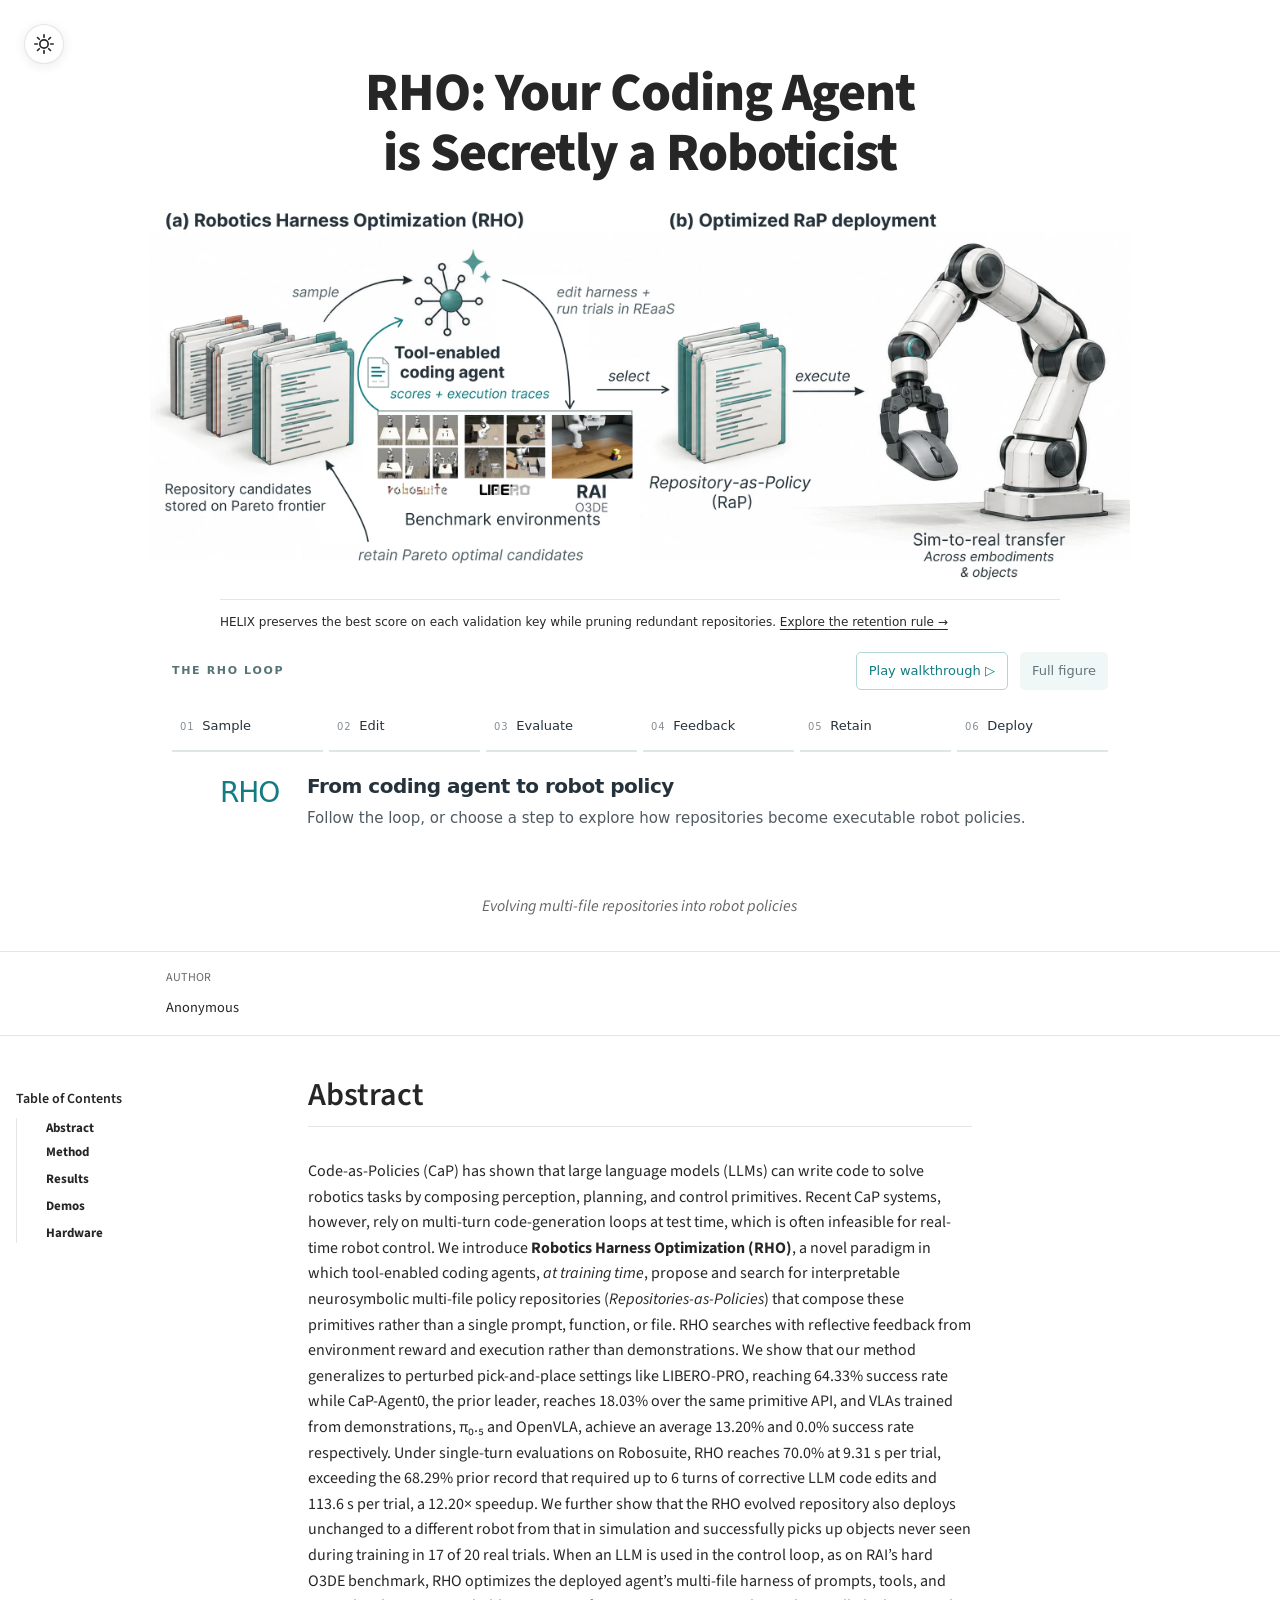
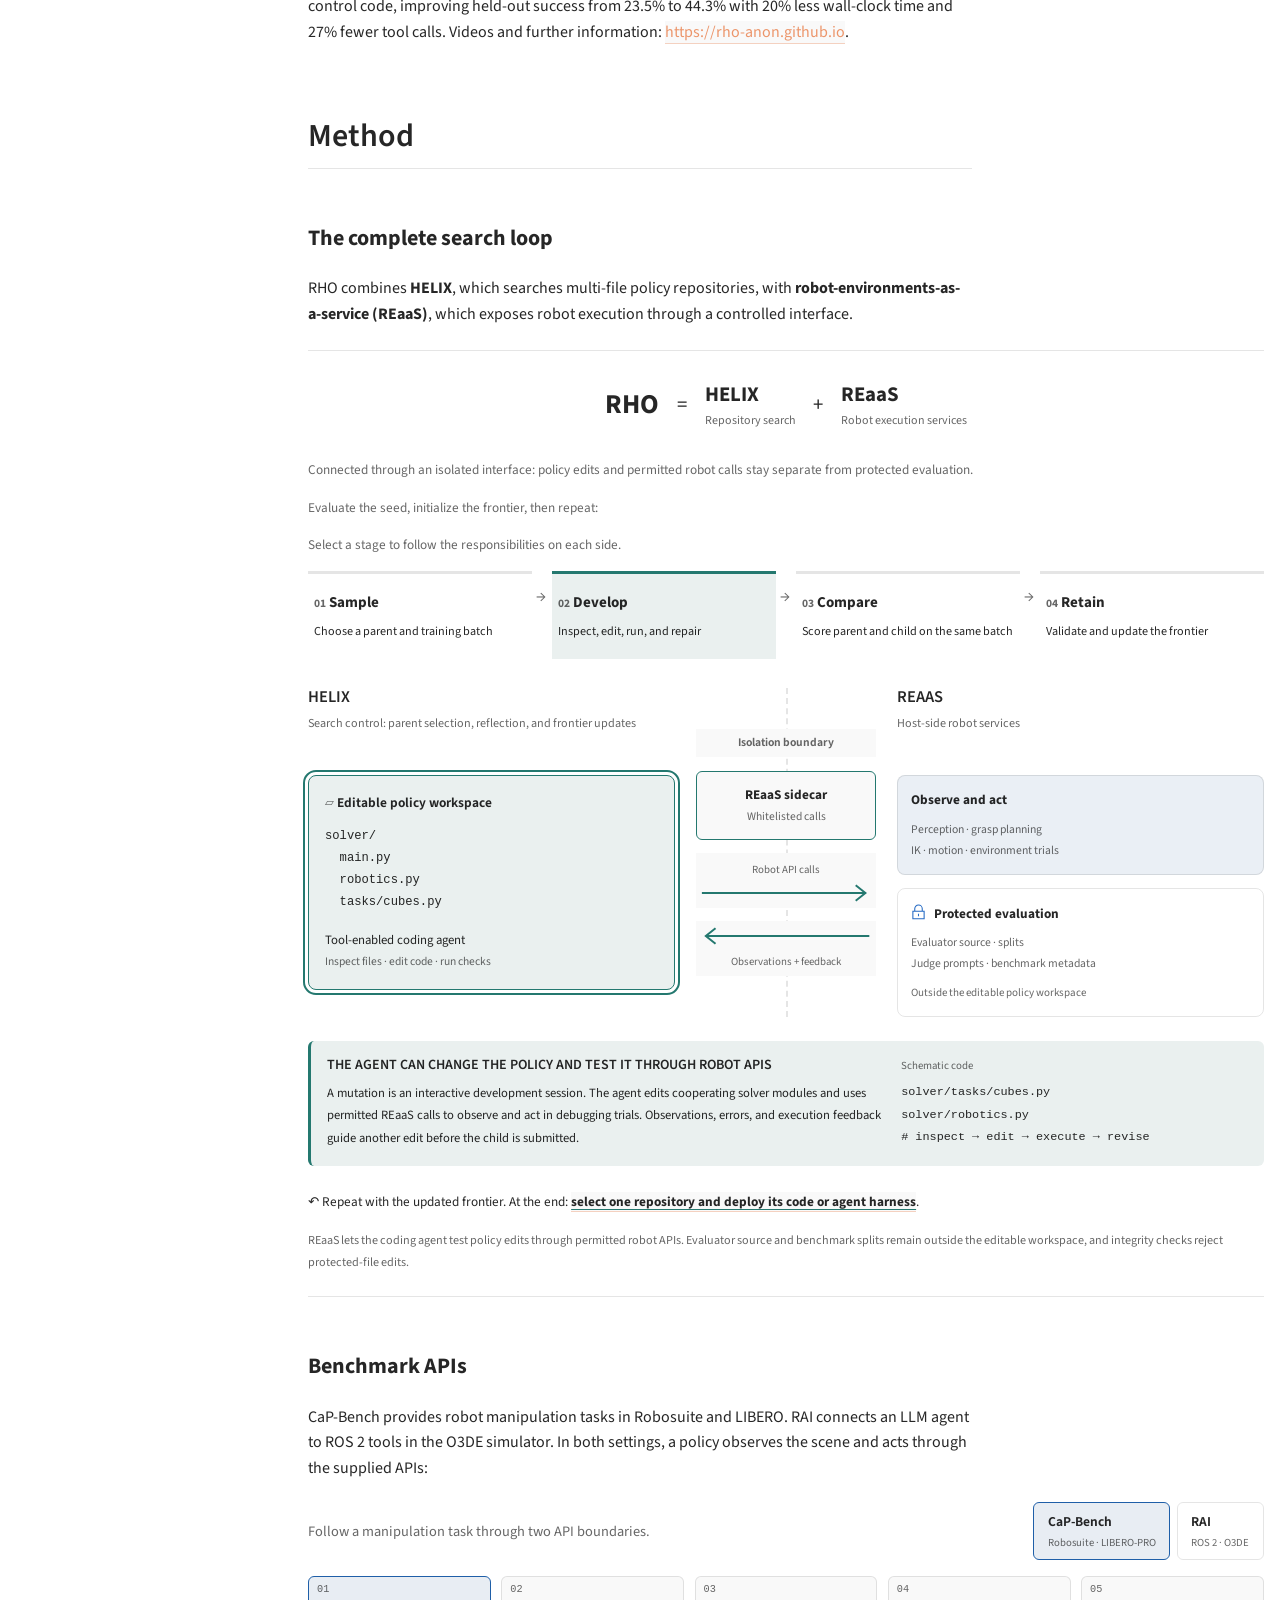
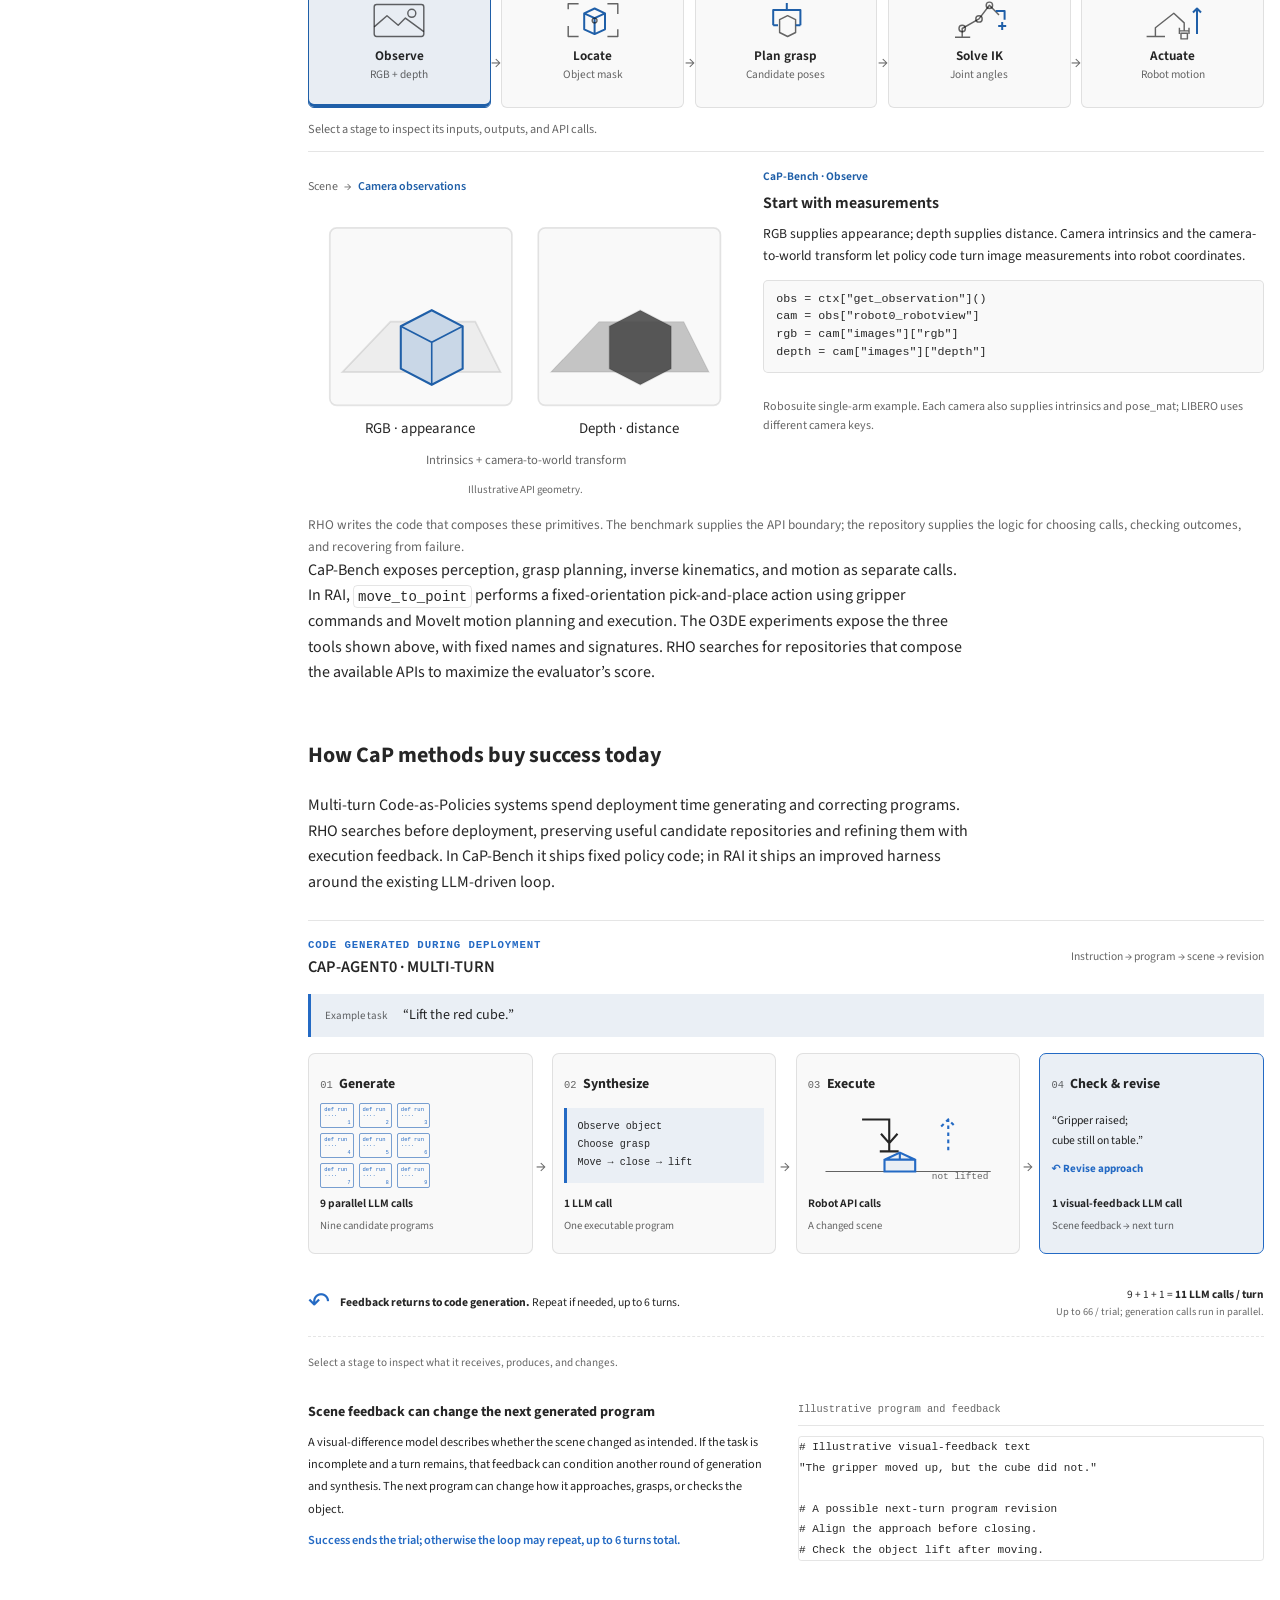
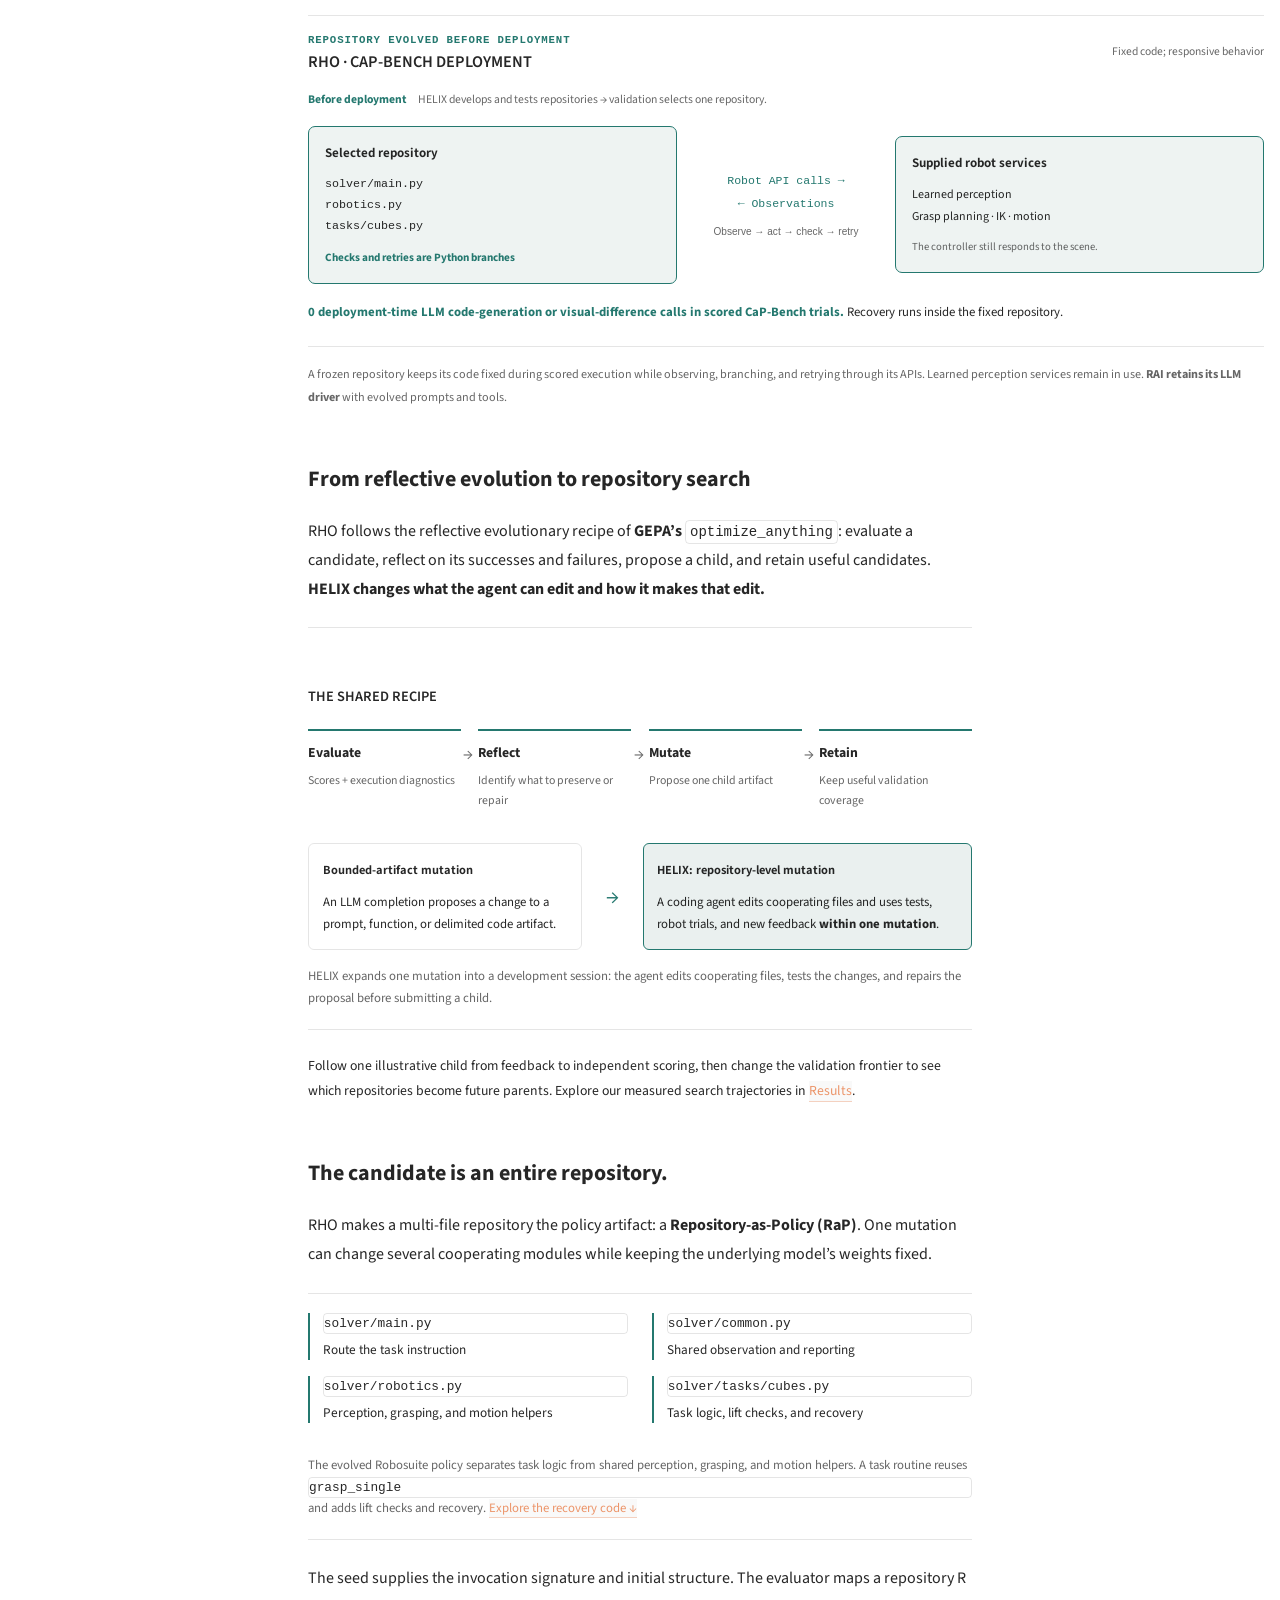
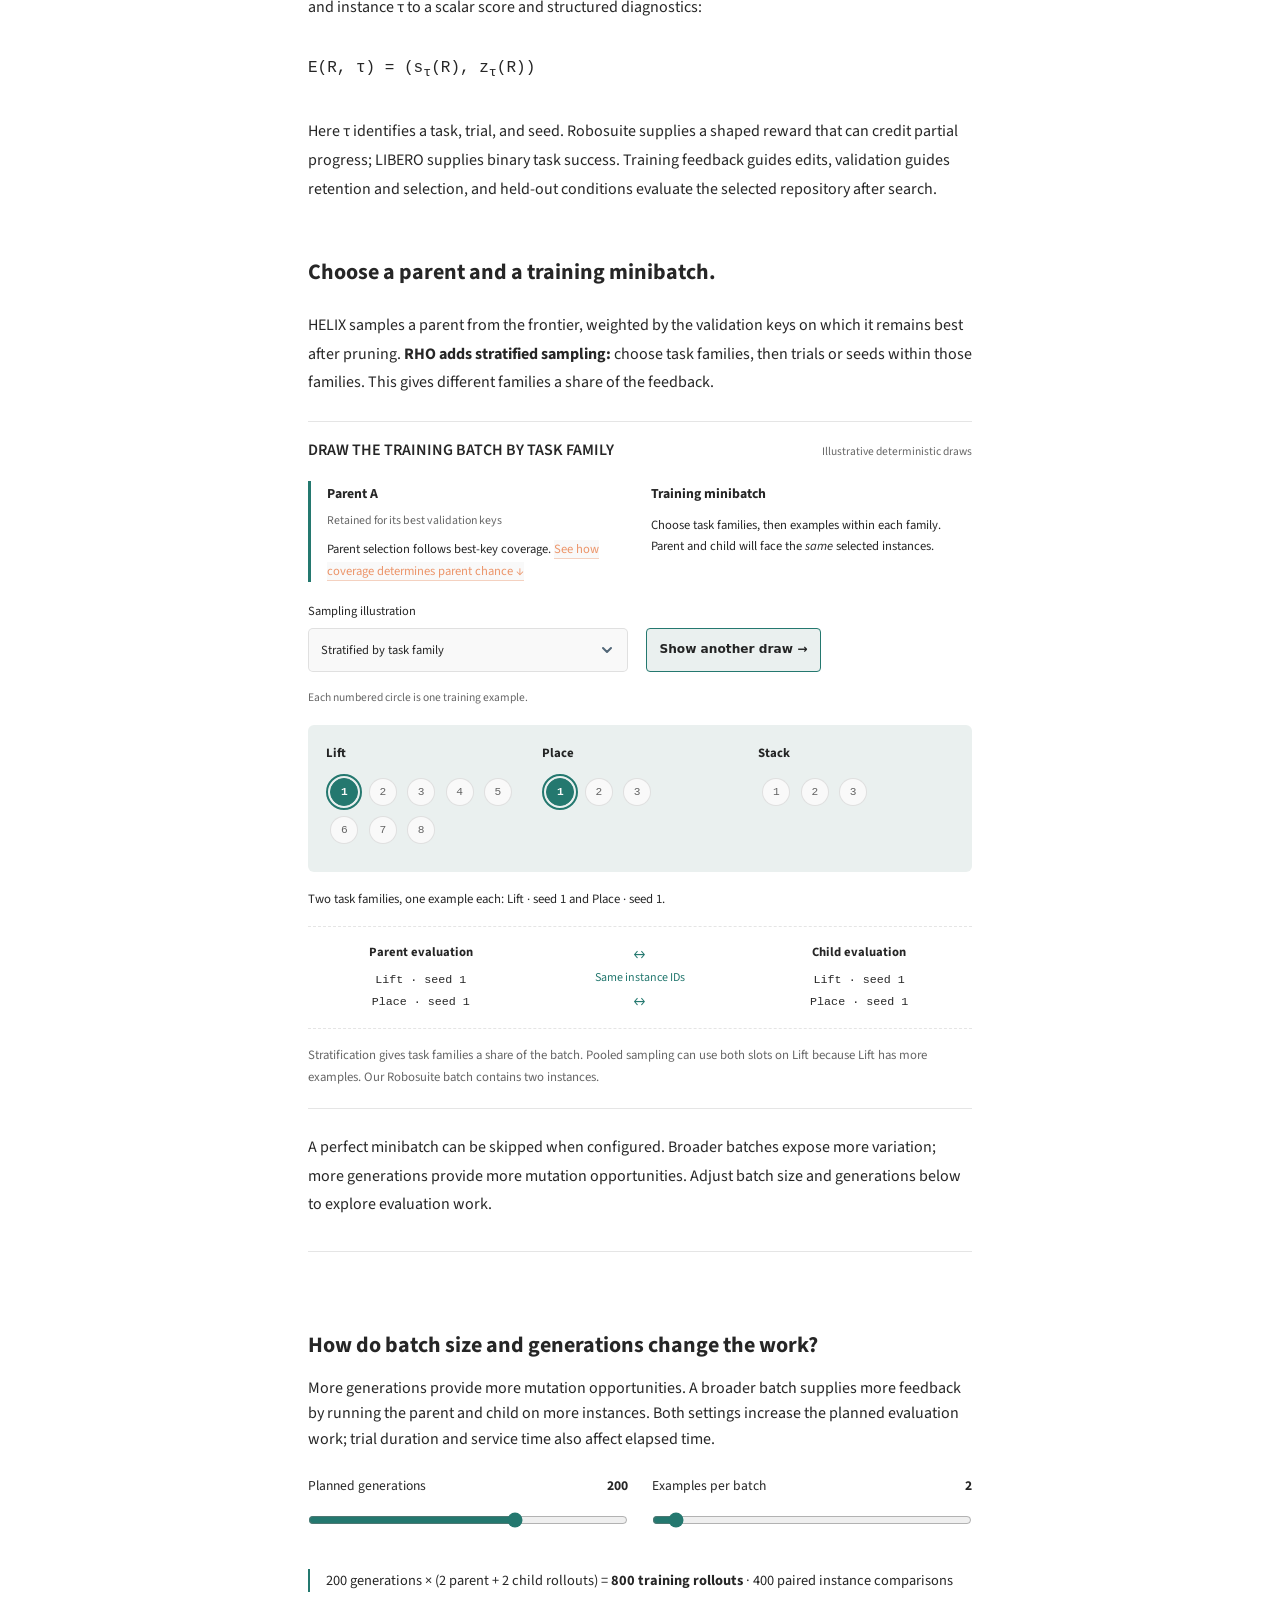
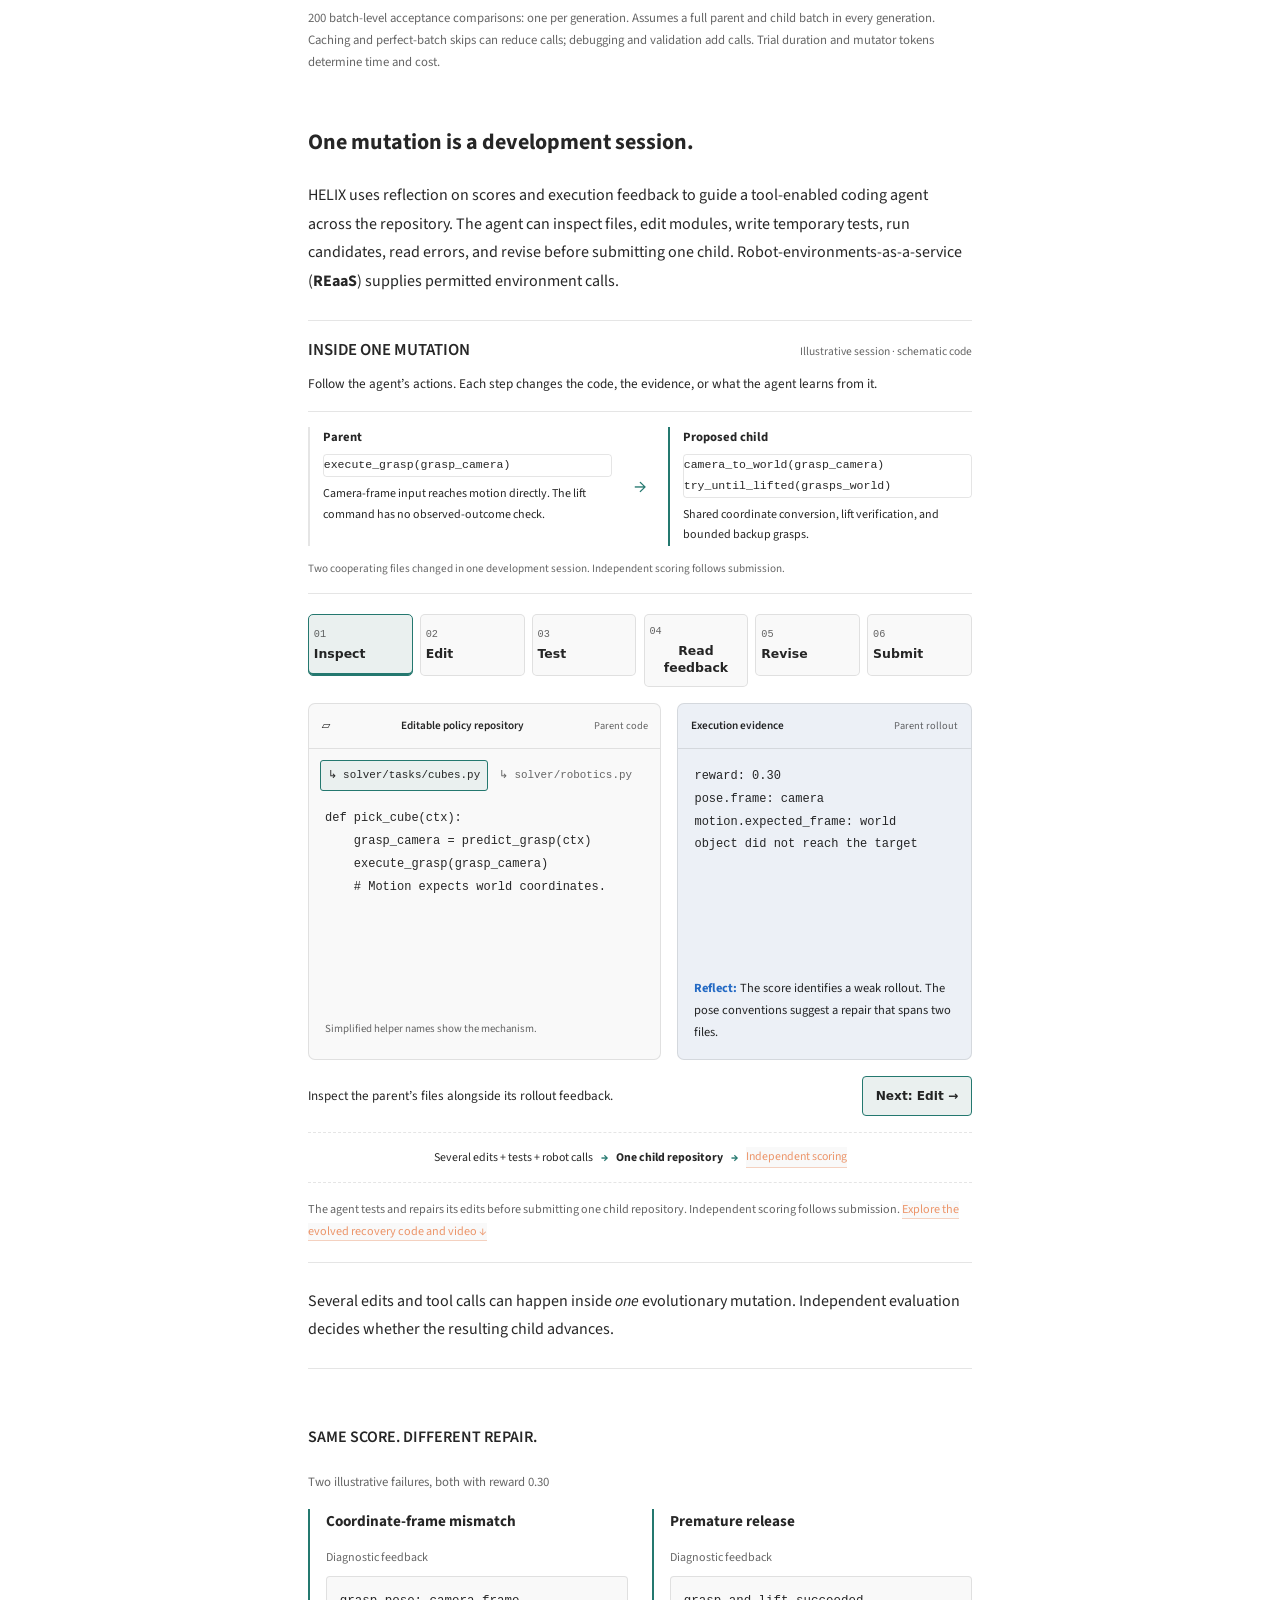
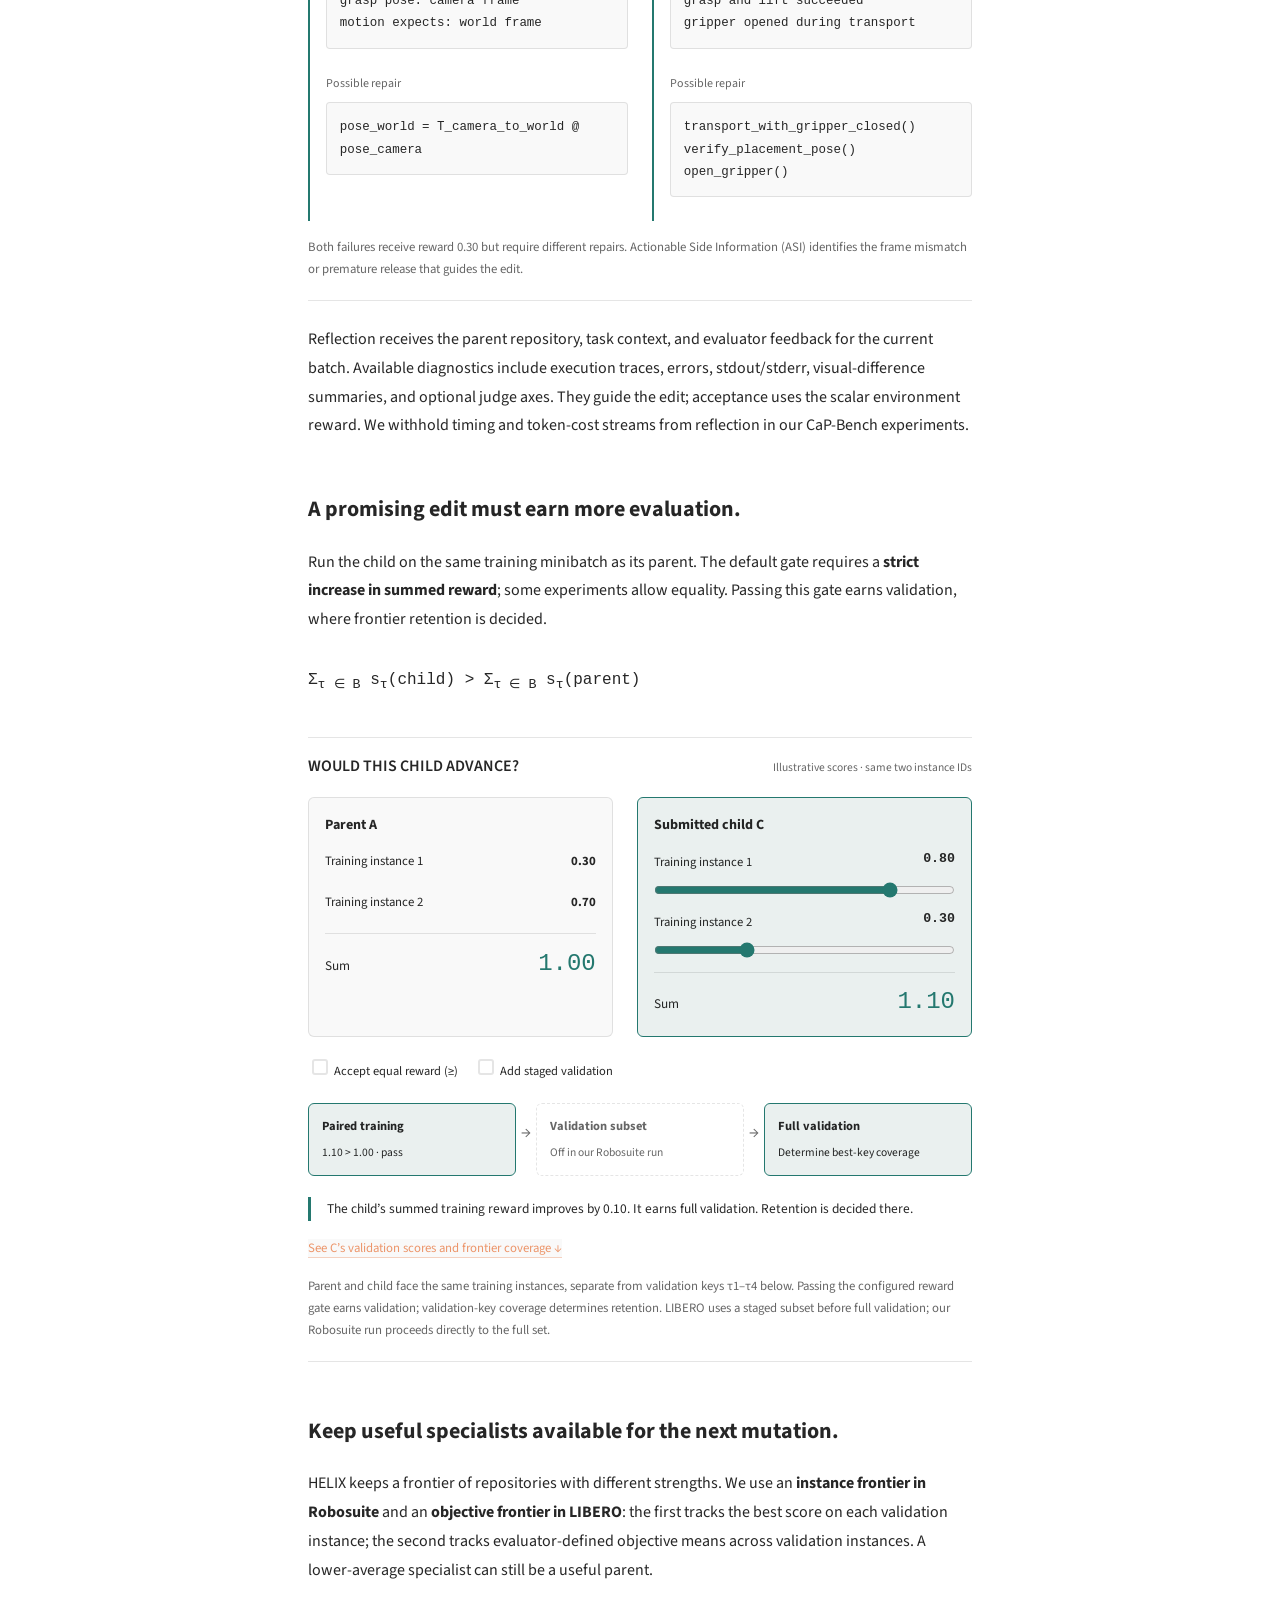
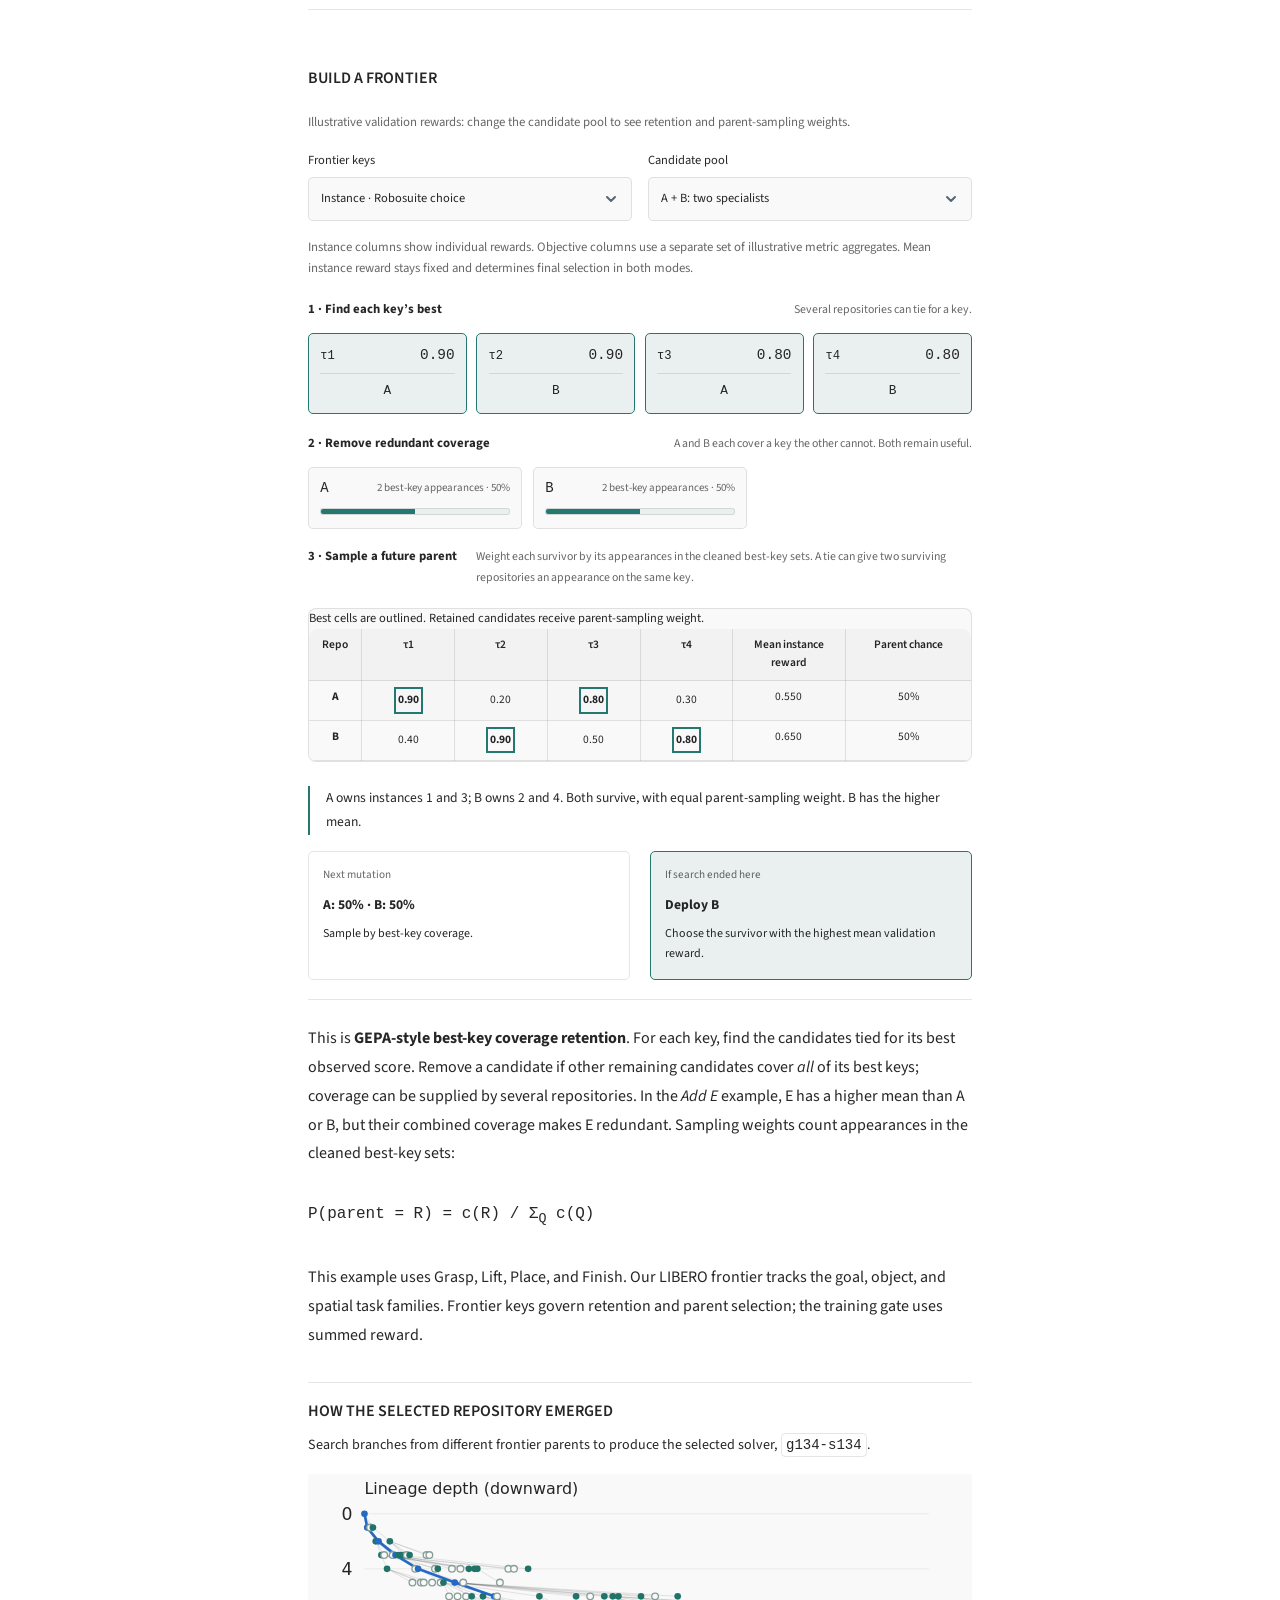
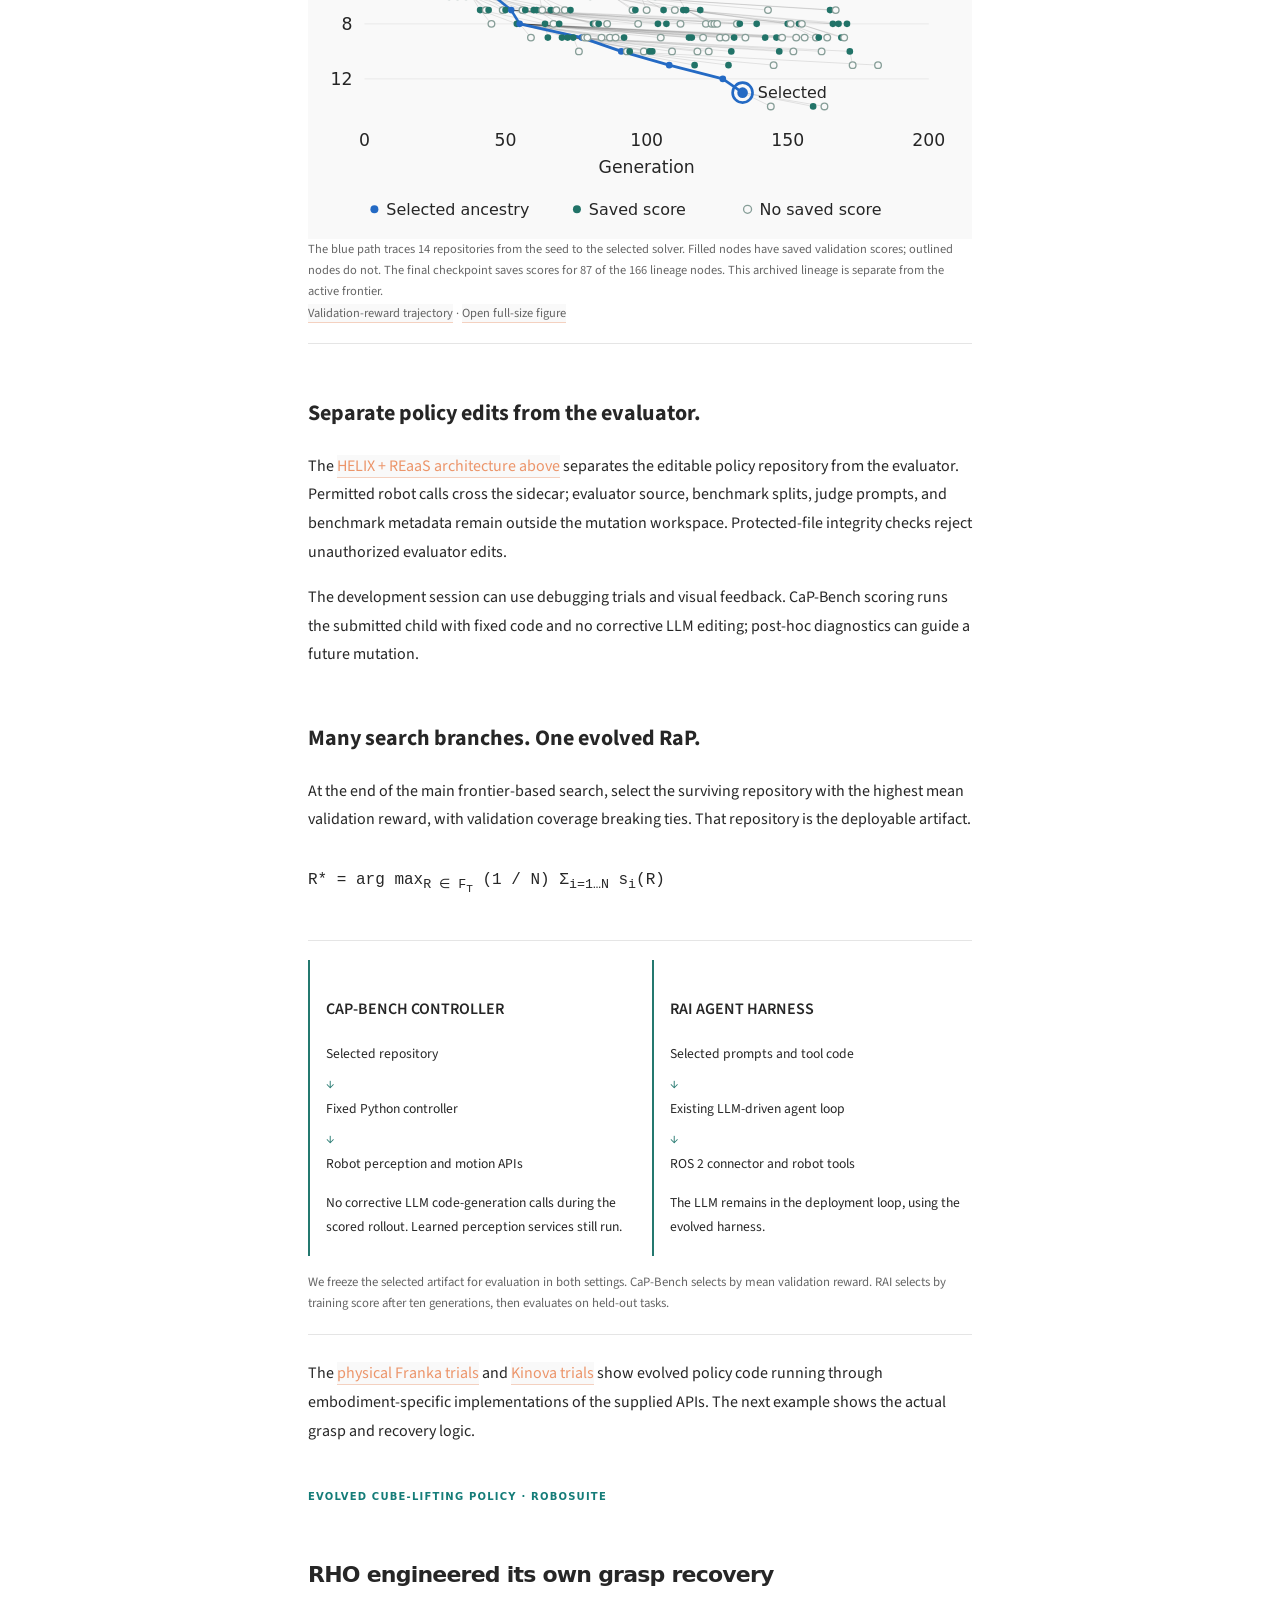
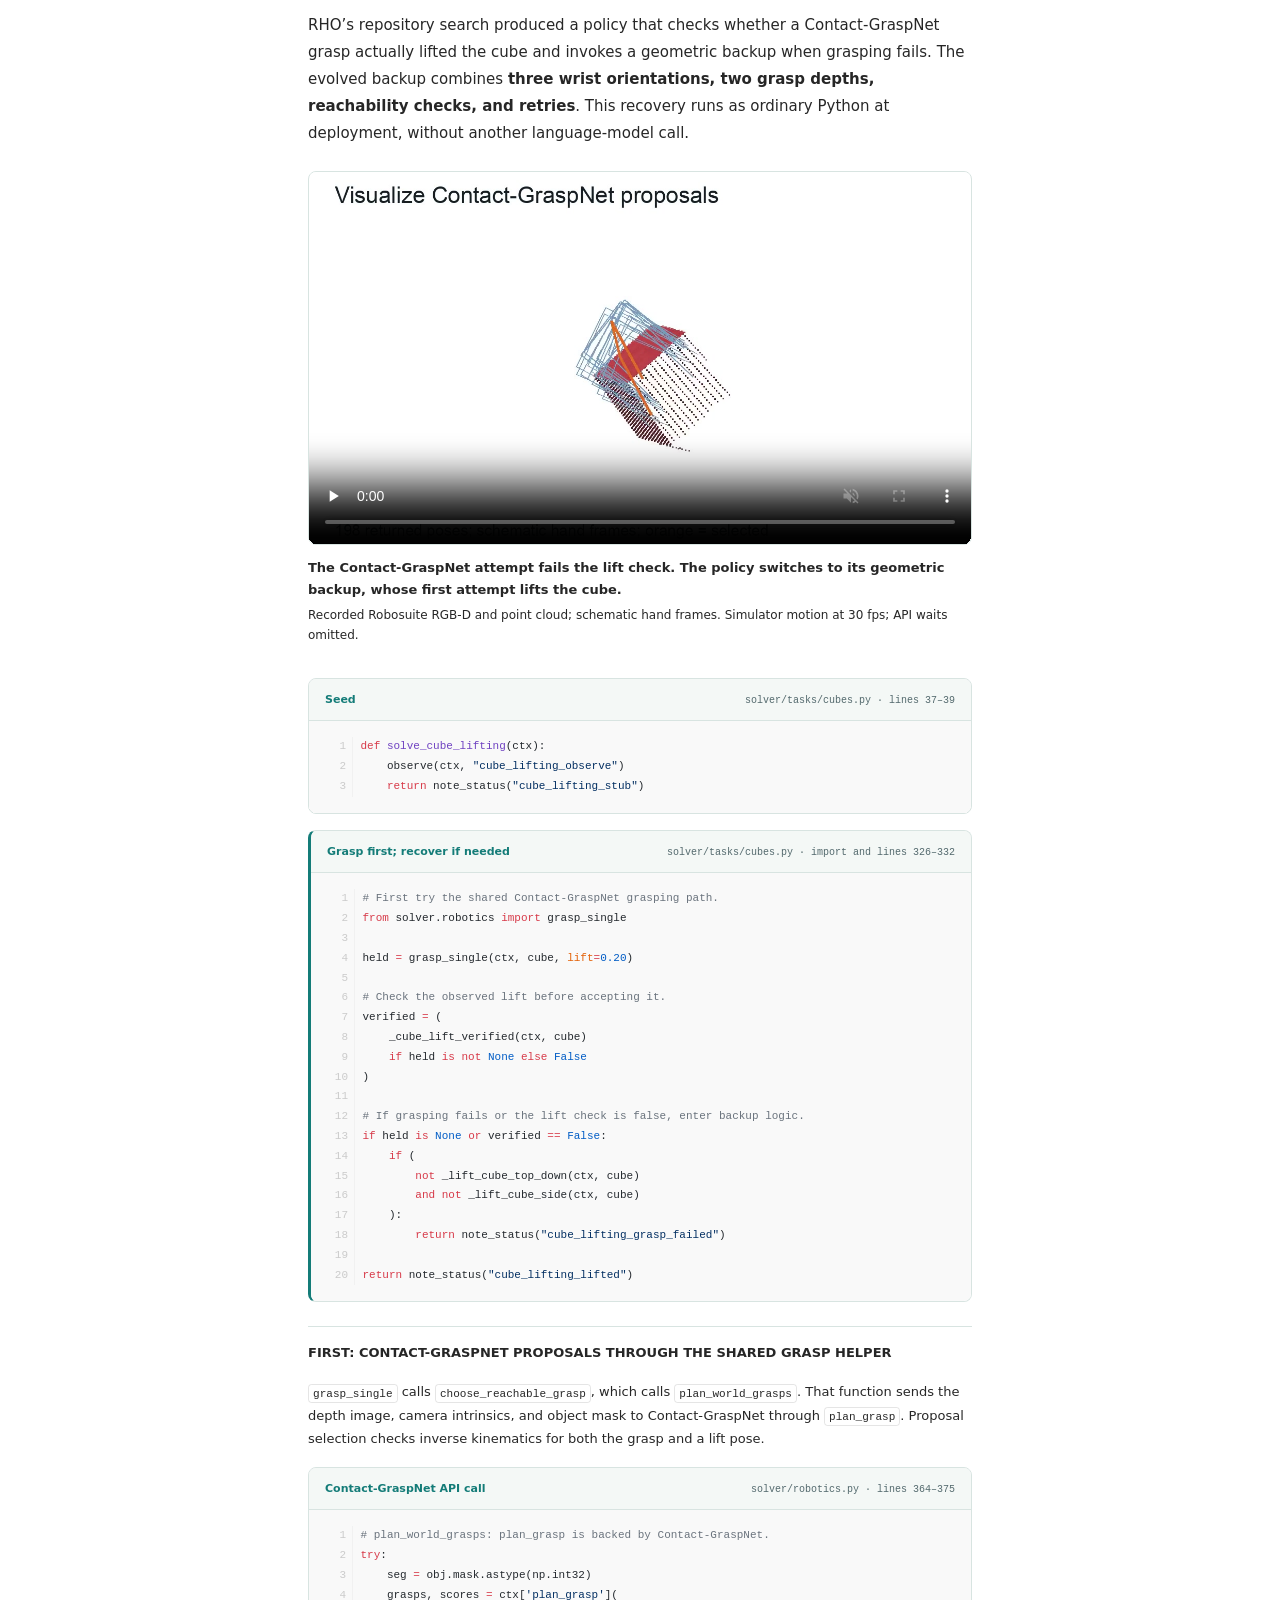
==== index.html @ cb1ae77e "Explain human-editable recovery logic from repository search" ====
<!DOCTYPE html><html lang="en" data-theme="light" data-template="article" data-toc-auto-collapse="1"> <head><meta charset="utf-8"><meta name="viewport" content="width=device-width, initial-scale=1"><title>RHO: Your Coding Agent is Secretly a Roboticist</title><meta name="description" content="RHO searches multi-file robot policy repositories before deployment. Explore held-out generalization, deployment latency, real robot trials, and the cost of search."><link rel="canonical" href="https://rho-anon.github.io/"><meta property="og:type" content="article"><meta property="og:title" content="RHO: Your Coding Agent is Secretly a Roboticist"><meta property="og:description" content="RHO searches multi-file robot policy repositories before deployment. Explore held-out generalization, deployment latency, real robot trials, and the cost of search."><meta property="og:url" content="https://rho-anon.github.io/"><meta property="og:locale" content="en_US"><meta property="og:site_name" content="RHO: Your Coding Agent is Secretly a Roboticist"><meta property="og:image" content="https://rho-anon.github.io/rho-figure.webp?v=2eabdf1b29"><meta property="og:image:alt" content="RHO: Your Coding Agent is Secretly a Roboticist"><meta property="article:author" content="Anonymous"><meta name="twitter:card" content="summary_large_image"><meta name="twitter:title" content="RHO: Your Coding Agent is Secretly a Roboticist"><meta name="twitter:description" content="RHO searches multi-file robot policy repositories before deployment. Explore held-out generalization, deployment latency, real robot trials, and the cost of search."><meta name="twitter:image" content="https://rho-anon.github.io/rho-figure.webp?v=2eabdf1b29"><meta name="twitter:image:alt" content="RHO: Your Coding Agent is Secretly a Roboticist"><script type="application/ld+json">{"@context":"https://schema.org","@type":"Article","headline":"RHO: Your Coding Agent is Secretly a Roboticist","description":"RHO searches multi-file robot policy repositories before deployment. Explore held-out generalization, deployment latency, real robot trials, and the cost of search.","author":[{"@type":"Person","name":"Anonymous"}],"publisher":{"@type":"Organization","name":"Anonymous authors"},"keywords":"robotics","mainEntityOfPage":"https://rho-anon.github.io/","image":["https://rho-anon.github.io/rho-figure.webp?v=2eabdf1b29"]}</script><script>
      (() => {
        try {
          const saved = localStorage.getItem("theme");
          const prefersDark =
            window.matchMedia &&
            window.matchMedia("(prefers-color-scheme: dark)").matches;
          const theme = saved || (prefersDark ? "dark" : "light");
          document.documentElement.setAttribute("data-theme", theme);
        } catch {}
      })();
    </script><script>
      // Debounce all ResizeObserver callbacks to prevent layout thrashing
      // during window resize (10+ D3 embeds re-render simultaneously otherwise)
      (() => {
        const _RO = window.ResizeObserver;
        if (!_RO) return;
        const DEBOUNCE_MS = 100;
        window.ResizeObserver = class {
          constructor(cb) {
            this._timer = null;
            this._ro = new _RO((entries, observer) => {
              clearTimeout(this._timer);
              this._timer = setTimeout(() => {
                requestAnimationFrame(() => cb(entries, observer));
              }, DEBOUNCE_MS);
            });
          }
          observe(el, opts) { this._ro.observe(el, opts); }
          unobserve(el) { this._ro.unobserve(el); }
          disconnect() { this._ro.disconnect(); clearTimeout(this._timer); }
        };
      })();
    </script><script type="module" src="/scripts/color-palettes.js"></script><link rel="stylesheet" href="/_astro/index.DCRgl9iE.css"><script type="module" src="/_astro/hoisted.B16fl3vw.js"></script>
<script type="module" src="/_astro/page.DyOpxeYA.js"></script></head> <body> <button id="theme-toggle" aria-label="Toggle color theme" data-astro-cid-x3pjskd3> <span class="icon-wrapper" data-astro-cid-x3pjskd3> <svg class="icon icon--sun" width="20" height="20" viewBox="0 0 24 24" aria-hidden="true" focusable="false" fill="none" stroke="currentColor" stroke-width="2" stroke-linecap="round" stroke-linejoin="round" data-astro-cid-x3pjskd3> <circle cx="12" cy="12" r="5" data-astro-cid-x3pjskd3></circle> <line x1="12" y1="1" x2="12" y2="4" data-astro-cid-x3pjskd3></line> <line x1="12" y1="20" x2="12" y2="23" data-astro-cid-x3pjskd3></line> <line x1="1" y1="12" x2="4" y2="12" data-astro-cid-x3pjskd3></line> <line x1="20" y1="12" x2="23" y2="12" data-astro-cid-x3pjskd3></line> <line x1="4.22" y1="4.22" x2="6.34" y2="6.34" data-astro-cid-x3pjskd3></line> <line x1="17.66" y1="17.66" x2="19.78" y2="19.78" data-astro-cid-x3pjskd3></line> <line x1="4.22" y1="19.78" x2="6.34" y2="17.66" data-astro-cid-x3pjskd3></line> <line x1="17.66" y1="6.34" x2="19.78" y2="4.22" data-astro-cid-x3pjskd3></line> </svg> <svg class="icon icon--moon" style="opacity:0" width="20" height="20" viewBox="0 0 24 24" aria-hidden="true" focusable="false" fill="none" stroke="currentColor" stroke-width="2" stroke-linecap="round" stroke-linejoin="round" data-astro-cid-x3pjskd3> <path d="M21 12.79A9 9 0 1 1 11.21 3 7 7 0 0 0 21 12.79z" data-astro-cid-x3pjskd3></path> </svg> </span>  </button>  <section class="hero" data-astro-cid-uzw5or4x> <h1 class="hero-title" data-astro-cid-uzw5or4x>RHO: Your Coding Agent is Secretly a Roboticist</h1> <div class="hero-banner" data-astro-cid-uzw5or4x> <rho-walkthrough aria-label="How Robotics Harness Optimization works" data-astro-cid-zdsvjcfn> <div class="walk-stage" data-astro-cid-zdsvjcfn> <img src="/rho-figure.webp" width="2400" height="920" fetchpriority="high" alt="RHO: a coding agent samples and edits repository candidates, evaluates them in Robosuite, LIBERO and RAI, uses scores and execution traces, preserves useful validation-key coverage, and deploys a selected Repository-as-Policy on robots." data-astro-cid-zdsvjcfn> <svg width="0" height="0" aria-hidden="true" style="position:absolute" data-astro-cid-zdsvjcfn><defs data-astro-cid-zdsvjcfn><mask id="rho-base-cutouts" maskUnits="objectBoundingBox" maskContentUnits="objectBoundingBox" data-astro-cid-zdsvjcfn><rect width="1" height="1" fill="white" data-astro-cid-zdsvjcfn></rect><rect x=".01" y=".27826" width=".19833" height=".44348" fill="black" data-astro-cid-zdsvjcfn></rect><rect x=".26667" y=".08478" width=".0825" height=".26304" fill="black" data-astro-cid-zdsvjcfn></rect><rect x=".23167" y=".54783" width=".0825" height=".16957" fill="black" data-astro-cid-zdsvjcfn></rect><rect x=".32083" y=".54783" width=".0825" height=".16957" fill="black" data-astro-cid-zdsvjcfn></rect><rect x=".41" y=".54783" width=".0825" height=".16957" fill="black" data-astro-cid-zdsvjcfn></rect><rect x=".5325" y=".28261" width=".12333" height=".40652" fill="black" data-astro-cid-zdsvjcfn></rect><rect x=".74333" y=".06522" width=".2525" height=".8" fill="black" data-astro-cid-zdsvjcfn></rect></mask></defs></svg> <svg class="walk-parts" viewBox="0 0 1200 460" aria-hidden="true" data-astro-cid-zdsvjcfn> <g class="part part-repos" data-astro-cid-zdsvjcfn><svg x="12" y="128" width="238" height="204" overflow="hidden" data-astro-cid-zdsvjcfn><image href="/rho-figure.webp" x="-12" y="-128" width="1200" height="460" data-astro-cid-zdsvjcfn></image></svg></g> <g class="part part-agent" data-astro-cid-zdsvjcfn><svg x="320" y="39" width="99" height="121" overflow="hidden" data-astro-cid-zdsvjcfn><image href="/rho-figure.webp" x="-320" y="-39" width="1200" height="460" data-astro-cid-zdsvjcfn></image></svg></g> <g class="part part-bench bench-one" data-astro-cid-zdsvjcfn><svg x="278" y="252" width="99" height="78" overflow="hidden" data-astro-cid-zdsvjcfn><image href="/rho-figure.webp" x="-278" y="-252" width="1200" height="460" data-astro-cid-zdsvjcfn></image></svg></g> <g class="part part-bench bench-two" data-astro-cid-zdsvjcfn><svg x="385" y="252" width="99" height="78" overflow="hidden" data-astro-cid-zdsvjcfn><image href="/rho-figure.webp" x="-385" y="-252" width="1200" height="460" data-astro-cid-zdsvjcfn></image></svg></g> <g class="part part-bench bench-three" data-astro-cid-zdsvjcfn><svg x="492" y="252" width="99" height="78" overflow="hidden" data-astro-cid-zdsvjcfn><image href="/rho-figure.webp" x="-492" y="-252" width="1200" height="460" data-astro-cid-zdsvjcfn></image></svg></g> <g class="part part-policy" data-astro-cid-zdsvjcfn><svg x="639" y="130" width="148" height="187" overflow="hidden" data-astro-cid-zdsvjcfn><image href="/rho-figure.webp" x="-639" y="-130" width="1200" height="460" data-astro-cid-zdsvjcfn></image></svg></g> <g class="part part-robot" data-astro-cid-zdsvjcfn><svg x="892" y="30" width="303" height="368" overflow="hidden" data-astro-cid-zdsvjcfn><image href="/rho-figure.webp" x="-892" y="-30" width="1200" height="460" data-astro-cid-zdsvjcfn></image></svg></g> <g class="travelling-repo" data-astro-cid-zdsvjcfn><rect width="27" height="33" rx="3" fill="#fff" stroke="#137c82" stroke-width="1.5" data-astro-cid-zdsvjcfn></rect><path d="M5 9h16M5 14h12M5 19h16M5 24h8" stroke="#137c82" stroke-width="1.5" data-astro-cid-zdsvjcfn></path></g> <g class="agent-rings" fill="none" stroke="#137c82" data-astro-cid-zdsvjcfn><circle cx="369" cy="111" r="23" data-astro-cid-zdsvjcfn></circle><circle cx="369" cy="111" r="32" data-astro-cid-zdsvjcfn></circle></g> <g class="trial-meters" fill="#137c82" data-astro-cid-zdsvjcfn><rect x="278" y="326" width="99" height="4" data-astro-cid-zdsvjcfn></rect><rect x="385" y="326" width="99" height="4" data-astro-cid-zdsvjcfn></rect><rect x="492" y="326" width="99" height="4" data-astro-cid-zdsvjcfn></rect></g> </svg> <svg class="walk-overlay" viewBox="0 0 1200 460" aria-hidden="true" data-astro-cid-zdsvjcfn> <defs data-astro-cid-zdsvjcfn><mask id="rho-focus-mask" data-astro-cid-zdsvjcfn><rect width="1200" height="460" fill="white" data-astro-cid-zdsvjcfn></rect><rect class="focus-window" x="0" y="0" width="1200" height="460" rx="22" fill="black" data-astro-cid-zdsvjcfn></rect></mask></defs> <rect width="1200" height="460" fill="white" opacity=".6" mask="url(#rho-focus-mask)" data-astro-cid-zdsvjcfn></rect> <path class="walk-flow" d="M215 120 C240 77 282 79 316 86" data-astro-cid-zdsvjcfn></path> <circle class="walk-packet" r="4" fill="#137c82" data-astro-cid-zdsvjcfn></circle> </svg> </div> <div class="kinova-stage" hidden data-astro-cid-zdsvjcfn> <div class="kinova-heading" data-astro-cid-zdsvjcfn><strong data-astro-cid-zdsvjcfn>Kinova Gen3 + Franka</strong><span data-astro-cid-zdsvjcfn>Illustrative animation · drag to orbit</span></div> <iframe title="Franka and Kinova Gen3 articulated motion: illustrative animation" data-src="/kinova/index.html?initialCameraPosition=0,-2.6,1.3&initialCameraLookAt=0,0,0.45&initialCameraUp=0,0,1&initialCameraFov=0.55" loading="lazy" referrerpolicy="no-referrer" data-astro-cid-zdsvjcfn></iframe> </div> <p class="frontier-caption" data-astro-cid-zdsvjcfn>HELIX preserves the best score on each validation key while pruning redundant repositories. <a href="#learn-frontier" data-astro-cid-zdsvjcfn>Explore the retention rule <span aria-hidden="true" data-astro-cid-zdsvjcfn>→</span></a></p> <div class="walk-controls" hidden data-astro-cid-zdsvjcfn> <div class="walk-toolbar" data-astro-cid-zdsvjcfn><span class="walk-eyebrow" data-astro-cid-zdsvjcfn>THE RHO LOOP</span><div class="walk-actions" data-astro-cid-zdsvjcfn><button type="button" class="play" aria-label="Play walkthrough" data-astro-cid-zdsvjcfn>Play walkthrough <span aria-hidden="true" data-astro-cid-zdsvjcfn>▷</span></button><button type="button" class="overview" aria-pressed="true" data-astro-cid-zdsvjcfn>Full figure</button></div></div> <div class="walk-steps" role="group" aria-label="Walkthrough steps" data-astro-cid-zdsvjcfn> <button type="button" data-step="0" aria-pressed="false" data-astro-cid-zdsvjcfn><span class="step-number" data-astro-cid-zdsvjcfn>01</span><span data-astro-cid-zdsvjcfn>Sample</span><i aria-hidden="true" data-astro-cid-zdsvjcfn></i></button><button type="button" data-step="1" aria-pressed="false" data-astro-cid-zdsvjcfn><span class="step-number" data-astro-cid-zdsvjcfn>02</span><span data-astro-cid-zdsvjcfn>Edit</span><i aria-hidden="true" data-astro-cid-zdsvjcfn></i></button><button type="button" data-step="2" aria-pressed="false" data-astro-cid-zdsvjcfn><span class="step-number" data-astro-cid-zdsvjcfn>03</span><span data-astro-cid-zdsvjcfn>Evaluate</span><i aria-hidden="true" data-astro-cid-zdsvjcfn></i></button><button type="button" data-step="3" aria-pressed="false" data-astro-cid-zdsvjcfn><span class="step-number" data-astro-cid-zdsvjcfn>04</span><span data-astro-cid-zdsvjcfn>Feedback</span><i aria-hidden="true" data-astro-cid-zdsvjcfn></i></button><button type="button" data-step="4" aria-pressed="false" data-astro-cid-zdsvjcfn><span class="step-number" data-astro-cid-zdsvjcfn>05</span><span data-astro-cid-zdsvjcfn>Retain</span><i aria-hidden="true" data-astro-cid-zdsvjcfn></i></button><button type="button" data-step="5" aria-pressed="false" data-astro-cid-zdsvjcfn><span class="step-number" data-astro-cid-zdsvjcfn>06</span><span data-astro-cid-zdsvjcfn>Deploy</span><i aria-hidden="true" data-astro-cid-zdsvjcfn></i></button> </div> <div class="walk-description" data-astro-cid-zdsvjcfn><span class="walk-counter" aria-hidden="true" data-astro-cid-zdsvjcfn>RHO</span><div data-astro-cid-zdsvjcfn><h2 data-astro-cid-zdsvjcfn>From coding agent to robot policy</h2><p data-astro-cid-zdsvjcfn>Follow the loop, or choose a step to explore how repositories become executable robot policies.</p></div></div> <span class="walk-status" role="status" aria-live="polite" data-astro-cid-zdsvjcfn></span> </div> <script type="application/json" class="walk-data">[["Sample","Start from a retained repository","RHO samples a parent from the retained frontier, weighted by its best validation-key coverage, for the coding agent to improve."],["Edit","Improve the robotics harness","The tool-enabled coding agent edits the repository: code, prompts, and tools can all be part of the harness."],["Evaluate","Run trials in REaaS","Evaluate candidates through REaaS. We use Robosuite, LIBERO, and RAI; trials return scores and execution traces."],["Feedback","Turn execution into feedback","Scores and execution traces return to the coding agent, informing the next revision."],["Retain","Preserve useful validation coverage","Validation identifies each key’s best candidates. Coverage pruning keeps useful specialists and removes redundant repositories; the survivors become parents for future mutations."],["Deploy","Sim-to-real transfer of the evolved RaP","We deploy the RHO-evolved Repository-as-Policy (RaP) on real robots and demonstrate sim-to-real transfer across robot embodiments and to unseen objects."]]</script> </rho-walkthrough>   </div> <p class="hero-desc" data-astro-cid-uzw5or4x>Evolving multi-file repositories into robot policies</p> </section> <script>
  (() => {
    const el = document.querySelector(".hero-title");
    if (!el) return;
    const len = (el.textContent || "").length;
    if (len > 100) el.dataset.titleSize = "sm";
    else if (len > 60) el.dataset.titleSize = "md";
  })();
</script> <header class="meta" aria-label="Article meta information" data-astro-cid-uzw5or4x> <div class="meta-container" data-astro-cid-uzw5or4x> <div class="meta-container-cell" data-astro-cid-uzw5or4x> <h3 data-astro-cid-uzw5or4x>Author</h3> <ul class="authors" data-astro-cid-uzw5or4x> <li data-astro-cid-uzw5or4x> Anonymous </li> </ul> </div>      </div> </header>    <section class="content-grid"> <nav class="table-of-contents toc-loading" aria-label="Table of Contents" data-auto-collapse="1"> <div class="title">Table of Contents</div> <div id="article-toc-placeholder"></div> </nav> <!-- Mobile navigation occupies its own bar, with matching anchor clearance. --> <div class="toc-mobile-bar" role="navigation" aria-label="Article navigation"> <button class="toc-mobile-toggle" aria-label="Open table of contents" aria-expanded="false" aria-controls="mobile-table-of-contents" disabled> <svg width="20" height="20" viewBox="0 0 24 24" fill="none" stroke="currentColor" stroke-width="2" stroke-linecap="round" stroke-linejoin="round"> <line x1="3" y1="6" x2="21" y2="6"></line> <line x1="3" y1="12" x2="21" y2="12"></line> <line x1="3" y1="18" x2="21" y2="18"></line> </svg> <span>Contents</span> </button> </div> <div class="toc-mobile-backdrop" aria-hidden="true"></div> <aside id="mobile-table-of-contents" class="toc-mobile-sidebar toc-loading" role="dialog" aria-modal="true" aria-label="Table of Contents" aria-hidden="true" inert> <div class="toc-mobile-sidebar__header"> <span class="toc-mobile-sidebar__title">Table of Contents</span> <div class="toc-mobile-sidebar__actions"> <button class="toc-mobile-sidebar__theme" aria-label="Toggle color theme"> <svg class="icon light" width="18" height="18" viewBox="0 0 24 24" fill="none" stroke="currentColor" stroke-width="2" stroke-linecap="round" stroke-linejoin="round"> <circle cx="12" cy="12" r="5"></circle> <line x1="12" y1="1" x2="12" y2="4"></line> <line x1="12" y1="20" x2="12" y2="23"></line> <line x1="1" y1="12" x2="4" y2="12"></line> <line x1="20" y1="12" x2="23" y2="12"></line> <line x1="4.22" y1="4.22" x2="6.34" y2="6.34"></line> <line x1="17.66" y1="17.66" x2="19.78" y2="19.78"></line> <line x1="4.22" y1="19.78" x2="6.34" y2="17.66"></line> <line x1="17.66" y1="6.34" x2="19.78" y2="4.22"></line> </svg> <svg class="icon dark" width="18" height="18" viewBox="0 0 24 24" fill="none" stroke="currentColor" stroke-width="2" stroke-linecap="round" stroke-linejoin="round"> <path d="M21 12.79A9 9 0 1 1 11.21 3 7 7 0 0 0 21 12.79z"></path> </svg> </button> <button class="toc-mobile-sidebar__close" aria-label="Close table of contents"> <svg width="18" height="18" viewBox="0 0 24 24" fill="none" stroke="currentColor" stroke-width="2" stroke-linecap="round" stroke-linejoin="round"> <line x1="18" y1="6" x2="6" y2="18"></line> <line x1="6" y1="6" x2="18" y2="18"></line> </svg> </button> </div> </div> <div class="toc-mobile-sidebar__body" id="article-toc-mobile-placeholder"></div> </aside> <script>
  // Build TOC from article headings (h2/h3/h4) and render into the sticky aside
  const buildTOC = () => {
    const holder = document.getElementById("article-toc-placeholder");
    const holderMobile = document.getElementById(
      "article-toc-mobile-placeholder",
    );
    // Always rebuild TOC to avoid stale entries
    if (holder) holder.innerHTML = "";
    if (holderMobile) holderMobile.innerHTML = "";
    const articleRoot = document.querySelector("section.content-grid main");
    if (!articleRoot) return;
    const headings = articleRoot.querySelectorAll("h2, h3, h4");
    if (!headings.length) return;

    // Inclure tous les titres H2/H3/H4 sans filtrer "Table of contents"
    const headingsArr = Array.from(headings).filter((h) => h.tagName !== "H4" && !h.closest("[data-toc-exclude]"));
    if (!headingsArr.length) return;

    // Ensure unique ids for headings (deduplicate duplicates)
    const usedIds = new Set();
    const slugify = (s) =>
      String(s || "")
        .toLowerCase()
        .trim()
        .replace(/\s+/g, "_")
        .replace(/[^a-z0-9_\-]/g, "");
    headingsArr.forEach((h) => {
      let id = (h.id || "").trim();
      if (!id) {
        const base = slugify(h.textContent || "");
        id = base || "section";
      }
      let candidate = id;
      let n = 2;
      while (usedIds.has(candidate)) {
        candidate = `${id}-${n++}`;
      }
      if (h.id !== candidate) h.id = candidate;
      usedIds.add(candidate);
    });

    const nav = document.createElement("nav");
    let ulStack = [document.createElement("ul")];
    nav.appendChild(ulStack[0]);

    const levelOf = (tag) => (tag === "H2" ? 2 : tag === "H3" ? 3 : 4);
    let prev = 2;
    let headingCount = 0;
    headingsArr.forEach((h) => {
      const lvl = levelOf(h.tagName);
      // adjust depth
      while (lvl > prev) {
        const ul = document.createElement("ul");
        ulStack[ulStack.length - 1].lastElementChild?.appendChild(ul);
        ulStack.push(ul);
        prev++;
      }
      while (lvl < prev) {
        ulStack.pop();
        prev--;
      }
      const li = document.createElement("li");
      const a = document.createElement("a");
      a.href = "#" + h.id;
      a.textContent = h.textContent;
      a.target = "_self";
      li.appendChild(a);
      // Ajouter un index unique à chaque heading pour le tracking
      li.setAttribute("data-heading-idx", String(headingCount));
      headingCount++;
      ulStack[ulStack.length - 1].appendChild(li);
    });

    if (holder) holder.appendChild(nav);
    const navClone = nav.cloneNode(true);
    if (holderMobile) holderMobile.appendChild(navClone);

    // active link on scroll
    const links = [
      ...(holder ? holder.querySelectorAll("a") : []),
      ...(holderMobile ? holderMobile.querySelectorAll("a") : []),
    ];
    // Read breakpoint from CSS var and set autoCollapse only on desktop (disabled on mobile)
    const getCollapsePx = () => {
      const root = document.documentElement;
      const raw = getComputedStyle(root)
        .getPropertyValue("--bp-content-collapse")
        .trim();
      return raw || "1100px";
    };
    const mq = window.matchMedia(`(max-width: ${getCollapsePx()})`);
    const attrEnabled =
      document
        .querySelector(".table-of-contents")
        ?.getAttribute("data-auto-collapse") === "1";
    let autoCollapse = attrEnabled && !mq.matches;

    // Inject styles for collapsible & animation (tous les niveaux)
    const ensureStyles = () => {
      if (document.getElementById("toc-collapse-style")) return;
      const style = document.createElement("style");
      style.id = "toc-collapse-style";
      style.textContent = `
        .table-of-contents nav.table-of-contents-collapsible li > ul,
        .toc-mobile-sidebar nav.table-of-contents-collapsible li > ul { overflow: hidden; transition: height 200ms ease; }
        .table-of-contents nav.table-of-contents-collapsible li.collapsed > ul,
        .toc-mobile-sidebar nav.table-of-contents-collapsible li.collapsed > ul { display: block; }
      `;
      document.head.appendChild(style);
    };
    ensureStyles();

    const getAllItemsWithChildren = () => {
      const sideNav = holder ? holder.querySelector("nav") : null;
      const mobileNav = holderMobile ? holderMobile.querySelector("nav") : null;
      const q = (navEl) =>
        navEl
          ? Array.from(navEl.querySelectorAll("li[data-heading-idx]")).filter(
              (li) => li.querySelector(":scope > ul"),
            )
          : [];
      return {
        sideNav,
        mobileNav,
        sideItems: q(sideNav),
        mobileItems: q(mobileNav),
      };
    };

    const setNavCollapsible = () => {
      const sideNav = holder ? holder.querySelector("nav") : null;
      const mobileNav = holderMobile ? holderMobile.querySelector("nav") : null;
      if (sideNav) sideNav.classList.add("table-of-contents-collapsible");
      if (mobileNav) mobileNav.classList.add("table-of-contents-collapsible");
    };

    const measure = (el) => {
      if (!el) return 0;
      // Temporarily set height to auto to measure scrollHeight reliably
      const prev = el.style.height;
      el.style.height = "auto";

      // Force un reflow pour que le navigateur calcule les wraps de texte
      void el.offsetHeight;

      // Maintenant scrollHeight inclut la vraie hauteur avec tous les line wraps
      const h = el.scrollHeight;
      el.style.height = prev || "";
      return h;
    };

    // Tracker les animations en cours pour pouvoir les annuler
    const activeAnimations = new Map();

    const cancelAnimation = (el) => {
      if (!el) return;
      const animData = activeAnimations.get(el);
      if (animData) {
        // Nettoyer le listener de l'animation précédente
        el.removeEventListener("transitionend", animData.onEnd);
        activeAnimations.delete(el);
      }
    };

    const animateTo = (el, target) => {
      if (!el) return;

      // Annuler toute animation en cours sur cet élément
      cancelAnimation(el);

      if (window.matchMedia('(prefers-reduced-motion: reduce)').matches) {
        el.style.height = target ? "auto" : "0px";
        return;
      }

      // Obtenir la hauteur ACTUELLE (même si une animation est en cours)
      const current = parseFloat(getComputedStyle(el).height) || 0;

      // Si on est déjà proche de la cible, pas besoin d'animer
      if (Math.abs(current - target) < 1) {
        el.style.height = target ? "auto" : "0px";
        return;
      }

      // Démarrer depuis la hauteur actuelle
      el.style.height = current + "px";
      // Force reflow
      void el.offsetHeight;

      // Aller vers la cible
      el.style.height = target + "px";

      // Créer le listener de fin
      const onEnd = (e) => {
        if (e.propertyName !== "height") return;
        el.removeEventListener("transitionend", onEnd);
        activeAnimations.delete(el);
        if (target > 0) el.style.height = "auto";
      };

      // Sauvegarder le listener pour pouvoir l'annuler plus tard
      activeAnimations.set(el, { onEnd });
      el.addEventListener("transitionend", onEnd);
    };

    let prevActiveIdx = -1;
    let prevActiveElements = new Set();

    const setCollapsedState = (activeIdx) => {
      if (!autoCollapse) return;
      if (activeIdx == null || activeIdx < 0) activeIdx = 0;
      const { sideItems, mobileItems } = getAllItemsWithChildren();

      // Trouver l'élément <li> correspondant au heading actif et tous ses ancêtres
      const getActiveAndAncestors = (items, targetIdx) => {
        const toExpand = new Set();

        // Trouver le <li> qui correspond au targetIdx
        const findActiveLi = (li) => {
          const idx = Number(li.getAttribute("data-heading-idx") || "-1");
          if (idx === targetIdx) {
            return li;
          }

          const childUl = li.querySelector(":scope > ul");
          if (!childUl) return null;

          const childLis = childUl.querySelectorAll(
            ":scope > li[data-heading-idx]",
          );
          for (const child of childLis) {
            const found = findActiveLi(child);
            if (found) return found;
          }
          return null;
        };

        let activeLi = null;
        for (const li of items) {
          activeLi = findActiveLi(li);
          if (activeLi) break;
        }

        if (!activeLi) return toExpand;

        // Collecter l'élément actif lui-même
        const activeIdx = Number(
          activeLi.getAttribute("data-heading-idx") || "-1",
        );
        toExpand.add(activeIdx);

        // Remonter et collecter TOUS les ancêtres, sans condition
        // La structure de la TOC détermine automatiquement qui doit être ouvert
        let current = activeLi;
        while (current) {
          const parent = current.parentElement?.closest("li[data-heading-idx]");
          if (parent) {
            const parentIdx = Number(
              parent.getAttribute("data-heading-idx") || "-1",
            );
            toExpand.add(parentIdx);
            current = parent;
          } else {
            break;
          }
        }

        return toExpand;
      };

      const update = (items) => {
        const newActiveAncestors = getActiveAndAncestors(items, activeIdx);

        // Étape 0 : Annuler TOUTES les animations en cours avant de commencer
        // Cela évite les conflits si l'utilisateur scroll rapidement
        items.forEach((li) => {
          const sub = li.querySelector(":scope > ul");
          if (sub) cancelAnimation(sub);
        });

        // Étape 1 : Identifier TOUS les éléments qui vont changer d'état
        const allChanges = [];
        items.forEach((li) => {
          const sub = li.querySelector(":scope > ul");
          if (!sub) return;

          const idx = Number(li.getAttribute("data-heading-idx") || "-1");

          // Un élément doit être expanded SI il contient (directement ou indirectement) le heading actif
          // Donc soit il est dans newActiveAncestors, soit un de ses descendants l'est
          let shouldBeExpanded = false;

          // Vérifier si cet élément ou un de ses descendants est dans le chemin actif
          const allDescendants = li.querySelectorAll("li[data-heading-idx]");
          const allRelatedIndices = [
            idx,
            ...Array.from(allDescendants).map((d) =>
              Number(d.getAttribute("data-heading-idx") || "-1"),
            ),
          ];

          // Si au moins un de ces indices est dans newActiveAncestors, garder ouvert
          shouldBeExpanded = allRelatedIndices.some((i) =>
            newActiveAncestors.has(i),
          );

          const isCurrentlyCollapsed = li.classList.contains("collapsed");

          const isChanging =
            (shouldBeExpanded && isCurrentlyCollapsed) ||
            (!shouldBeExpanded && !isCurrentlyCollapsed);

          if (isChanging) {
            allChanges.push({ li, sub, shouldBeExpanded, idx });
          }
        });

        // Étape 2 : Parmi tous les changements, trouver ceux qui sont des "top-level"
        // (= n'ont PAS d'ancêtre qui change aussi)
        const topLevelChanges = [];
        const descendantChanges = [];

        allChanges.forEach((change) => {
          let hasAncestorChanging = false;

          // Remonter l'arbre pour voir si un ancêtre change aussi
          let currentLi = change.li;
          while (currentLi) {
            const parentLi = currentLi.parentElement?.closest(
              "li[data-heading-idx]",
            );
            if (!parentLi) break;

            const parentIdx = Number(
              parentLi.getAttribute("data-heading-idx") || "-1",
            );

            // Vérifier si ce parent est dans la liste des changements
            const parentIsChanging = allChanges.some(
              (c) => c.idx === parentIdx,
            );
            if (parentIsChanging) {
              hasAncestorChanging = true;
              break;
            }

            currentLi = parentLi;
          }

          if (hasAncestorChanging) {
            descendantChanges.push(change);
          } else {
            topLevelChanges.push(change);
          }
        });

        // Étape 3 : Appliquer TOUS les descendants instantanément (sans animation)
        // Ceci doit être fait AVANT toute animation pour que les hauteurs soient correctes
        if (descendantChanges.length > 0) {
          descendantChanges.forEach(({ li, sub, shouldBeExpanded }) => {
            const oldTransition = sub.style.transition;
            sub.style.transition = "none";

            if (shouldBeExpanded) {
              li.classList.remove("collapsed");
              sub.style.height = "auto";
            } else {
              li.classList.add("collapsed");
              sub.style.height = "0px";
            }

            // Forcer un reflow immédiat pour cet élément
            void sub.offsetHeight;
            sub.style.transition = oldTransition || "";
          });

          // Forcer un reflow global pour que TOUS les changements soient appliqués
          void document.body.offsetHeight;

          // IMPORTANT : Attendre un frame pour que le navigateur ait fini tous les calculs
          // avant de mesurer les hauteurs des parents
        }

        // Étape 4 : Animer SEULEMENT les top-level avec requestAnimationFrame
        // Les descendants sont déjà dans leur état final, donc la hauteur du parent sera correcte
        if (topLevelChanges.length > 0) {
          // Double requestAnimationFrame pour être sûr que le DOM est stabilisé
          requestAnimationFrame(() => {
            requestAnimationFrame(() => {
              topLevelChanges.forEach(({ li, sub, shouldBeExpanded }) => {
                if (shouldBeExpanded) {
                  li.classList.remove("collapsed");

                  // CRITIQUE : Avant de mesurer, mettre ABSOLUMENT TOUS les sous-éléments
                  // dans leur état final (expanded OU collapsed) de manière synchrone
                  const allInnerItems = sub.querySelectorAll(
                    "li[data-heading-idx]",
                  );

                  // D'abord, désactiver toutes les transitions
                  allInnerItems.forEach((innerLi) => {
                    const innerSub = innerLi.querySelector(":scope > ul");
                    if (innerSub) {
                      innerSub.style.transition = "none";
                    }
                  });

                  // Ensuite, mettre chaque élément dans son état final
                  allInnerItems.forEach((innerLi) => {
                    const innerIdx = Number(
                      innerLi.getAttribute("data-heading-idx") || "-1",
                    );
                    const innerSub = innerLi.querySelector(":scope > ul");
                    if (innerSub) {
                      if (newActiveAncestors.has(innerIdx)) {
                        // Cet élément devrait être expanded
                        innerLi.classList.remove("collapsed");
                        innerSub.style.height = "auto";
                      } else {
                        // Cet élément devrait être collapsed
                        innerLi.classList.add("collapsed");
                        innerSub.style.height = "0px";
                      }
                    }
                  });

                  // Forcer un reflow global pour que TOUT soit calculé
                  void sub.offsetHeight;

                  // Réactiver les transitions
                  allInnerItems.forEach((innerLi) => {
                    const innerSub = innerLi.querySelector(":scope > ul");
                    if (innerSub) {
                      innerSub.style.transition = "";
                    }
                  });

                  // Maintenant on peut mesurer avec confiance : tous les éléments
                  // sont dans leur état final définitif
                  const target = measure(sub);
                  animateTo(sub, target);
                } else {
                  li.classList.add("collapsed");
                  animateTo(sub, 0);
                }
              });
            });
          });
        }

        prevActiveElements = newActiveAncestors;
      };

      update(sideItems);
      update(mobileItems);
      setNavCollapsible();
      prevActiveIdx = activeIdx;
    };

    // When switching between desktop/mobile, refresh autoCollapse and expand all on mobile
    const expandAll = () => {
      const { sideItems, mobileItems } = getAllItemsWithChildren();
      const expand = (items) =>
        items.forEach((li) => {
          li.classList.remove("collapsed");
          const sub = li.querySelector(":scope > ul");
          if (sub) sub.style.height = "auto";
        });
      expand(sideItems);
      expand(mobileItems);
    };

    const onMqChange = () => {
      autoCollapse = attrEnabled && !mq.matches;
      if (!autoCollapse) {
        expandAll();
      } else {
        setCollapsedState(prevActiveIdx);
      }
    };
    if (mq.addEventListener) mq.addEventListener("change", onMqChange);
    else if (mq.addListener) mq.addListener(onMqChange);

    // Constantes de configuration
    const SCROLL_OFFSET_PX = 90; // Includes the 80px heading scroll margin plus a rounding allowance.
    const SCROLL_THROTTLE_MS = 50; // Throttle le scroll à max 20 fois par seconde
    const COLLAPSE_DEBOUNCE_MS = 100; // Debounce pour le collapse state
    const ANIMATION_DURATION_MS = 250; // Durée des animations de collapse

    // Debounce pour traiter la dernière mise à jour après que le scroll se stabilise
    let scrollDebounceTimer = null;
    let lastRequestedIdx = -1;
    let isProcessing = false;
    let lastScrollTime = 0; // Pour le throttling

    // Scrollspy only highlights the visible section. Native anchor links own
    // the hash and browser history; scrolling must never overwrite a deep link
    // or enqueue a history entry while navigation/restoration is in progress.
    // Fonction utilitaire pour trouver le heading actif selon la position du scroll
    const findActiveHeading = () => {
      let activeIdx = -1;
      let activeHeadingId = null;
      links.forEach((link) => {
        link.classList.remove("active");
        link.removeAttribute("aria-current");
      });

      for (let i = headingsArr.length - 1; i >= 0; i--) {
        const top = headingsArr[i].getBoundingClientRect().top;
        if (top - SCROLL_OFFSET_PX <= 0) {
          const id = "#" + headingsArr[i].id;
          const actives = Array.from(links).filter(
            (l) => l.getAttribute("href") === id,
          );
          actives.forEach((a) => {
            a.classList.add("active");
            a.setAttribute("aria-current", "location");
          });
          activeIdx = i;
          activeHeadingId = headingsArr[i].id;
          break;
        }
      }

      return { activeIdx, activeHeadingId };
    };

    const onScroll = () => {
      // Throttling : ne traiter le scroll que toutes les SCROLL_THROTTLE_MS ms
      const now = performance.now();
      if (now - lastScrollTime < SCROLL_THROTTLE_MS) {
        return;
      }
      lastScrollTime = now;

      // Optimisation : utiliser requestAnimationFrame pour batch les getBoundingClientRect
      // et éviter les reflows multiples
      requestAnimationFrame(() => {
        const { activeIdx } = findActiveHeading();

        if (activeIdx === prevActiveIdx) return;

        // Sauvegarder la dernière demande
        lastRequestedIdx = activeIdx;

        // Si on est en train de traiter, ne rien faire (on traitera la dernière demande après)
        if (isProcessing) return;

        // Debounce : attendre un peu que le scroll se stabilise
        clearTimeout(scrollDebounceTimer);
        scrollDebounceTimer = setTimeout(() => {
          // Traiter la dernière demande
          if (lastRequestedIdx !== prevActiveIdx) {
            isProcessing = true;
            setCollapsedState(lastRequestedIdx);
            // Le processing flag sera réinitialisé après les animations
            setTimeout(() => {
              isProcessing = false;
              // Si une nouvelle demande est arrivée pendant qu'on traitait, la traiter maintenant
              if (lastRequestedIdx !== prevActiveIdx) {
                onScroll();
              }
            }, ANIMATION_DURATION_MS); // Attendre que les animations soient lancées
          }
        }, COLLAPSE_DEBOUNCE_MS);
      });
    };

    // Version d'initialisation synchrone de setCollapsedState (sans animations)
    const setCollapsedStateSync = (activeIdx) => {
      if (!autoCollapse) return;
      if (activeIdx == null || activeIdx < 0) activeIdx = 0;
      const { sideItems, mobileItems } = getAllItemsWithChildren();

      const getActiveAndAncestors = (items, targetIdx) => {
        const toExpand = new Set();
        const findActiveLi = (li) => {
          const idx = Number(li.getAttribute("data-heading-idx") || "-1");
          if (idx === targetIdx) return li;
          const childUl = li.querySelector(":scope > ul");
          if (!childUl) return null;
          const childLis = childUl.querySelectorAll(
            ":scope > li[data-heading-idx]",
          );
          for (const child of childLis) {
            const found = findActiveLi(child);
            if (found) return found;
          }
          return null;
        };

        let activeLi = null;
        for (const li of items) {
          activeLi = findActiveLi(li);
          if (activeLi) break;
        }
        if (!activeLi) return toExpand;

        const activeIdxNum = Number(
          activeLi.getAttribute("data-heading-idx") || "-1",
        );
        toExpand.add(activeIdxNum);

        let current = activeLi;
        while (current) {
          const parent = current.parentElement?.closest("li[data-heading-idx]");
          if (parent) {
            const parentIdx = Number(
              parent.getAttribute("data-heading-idx") || "-1",
            );
            toExpand.add(parentIdx);
            current = parent;
          } else {
            break;
          }
        }
        return toExpand;
      };

      const applyStateSync = (items) => {
        const newActiveAncestors = getActiveAndAncestors(items, activeIdx); // activeIdx du scope parent

        // Désactiver toutes les transitions temporairement
        items.forEach((li) => {
          const sub = li.querySelector(":scope > ul");
          if (sub) {
            sub.style.transition = "none";
          }
        });

        // Appliquer l'état sans animation
        items.forEach((li) => {
          const sub = li.querySelector(":scope > ul");
          if (!sub) return;

          const idx = Number(li.getAttribute("data-heading-idx") || "-1");
          const allDescendants = li.querySelectorAll("li[data-heading-idx]");
          const allRelatedIndices = [
            idx,
            ...Array.from(allDescendants).map((d) =>
              Number(d.getAttribute("data-heading-idx") || "-1"),
            ),
          ];

          const shouldBeExpanded = allRelatedIndices.some((i) =>
            newActiveAncestors.has(i),
          );

          if (shouldBeExpanded) {
            li.classList.remove("collapsed");
            sub.style.height = "auto";
          } else {
            li.classList.add("collapsed");
            sub.style.height = "0px";
          }
        });

        // Forcer un reflow
        void document.body.offsetHeight;

        // Réactiver les transitions après un court délai
        requestAnimationFrame(() => {
          items.forEach((li) => {
            const sub = li.querySelector(":scope > ul");
            if (sub) {
              sub.style.transition = "";
            }
          });
        });
      };

      applyStateSync(sideItems);
      applyStateSync(mobileItems);
      setNavCollapsible();
      prevActiveIdx = activeIdx;
    };

    // Fonction pour déclencher le fade-in une fois que tout est prêt
    const showTOC = () => {
      // Utiliser plusieurs RAF pour s'assurer que le DOM est complètement rendu
      requestAnimationFrame(() => {
        requestAnimationFrame(() => {
          // Petit délai supplémentaire pour être sûr que tout est stabilisé
          setTimeout(() => {
            const tocElement = document.querySelector(".table-of-contents");
            const tocMobileElement = document.querySelector(
              ".toc-mobile-sidebar",
            );
            if (tocElement) {
              tocElement.classList.remove("toc-loading");
              tocElement.classList.add("toc-loaded");
            }
            if (tocMobileElement) {
              tocMobileElement.classList.remove("toc-loading");
              tocMobileElement.classList.add("toc-loaded");
            }
          }, 50); // Petit délai pour s'assurer que tout est rendu
        });
      });
    };

    // If auto-collapse, appliquer l'état de manière synchrone (sans animations)
    if (autoCollapse) {
      setCollapsedStateSync(0);
      // Attendre que tout soit rendu avant d'afficher
      showTOC();
    } else {
      // Si pas d'auto-collapse, afficher immédiatement
      showTOC();
    }

    window.addEventListener("scroll", onScroll, { passive: true });

    // Native anchors own the URL and initial navigation. Back/Forward may
    // restore a saved pixel position that no longer aligns with the fragment
    // after layout changes. Reconcile a valid hash after that restoration;
    // always read the current hash and cancel superseded navigation work.
    const { activeIdx: initialActiveIdx } = findActiveHeading();
    prevActiveIdx = initialActiveIdx;
    let navigationRevision = 0;
    let restoreAnchorTimer = null;
    const restoreCurrentAnchor = () => {
      const revision = ++navigationRevision;
      clearTimeout(restoreAnchorTimer);
      restoreAnchorTimer = setTimeout(() => {
        if (revision !== navigationRevision) return;
        let id;
        try { id = decodeURIComponent(window.location.hash.slice(1)); }
        catch { return; }
        if (!id) return;
        const target = document.getElementById(id);
        if (!target) return;
        target.scrollIntoView({ block: "start", behavior: "instant" });
        const { activeIdx } = findActiveHeading();
        lastRequestedIdx = activeIdx;
        if (autoCollapse) setCollapsedState(activeIdx);
        prevActiveIdx = activeIdx;
      }, 0);
    };
    window.addEventListener("popstate", restoreCurrentAnchor);
    window.addEventListener("hashchange", restoreCurrentAnchor);

    // Mobile sidebar open/close logic
    const sidebar = document.querySelector(".toc-mobile-sidebar");
    const backdrop = document.querySelector(".toc-mobile-backdrop");
    const toggleBtn = document.querySelector(".toc-mobile-toggle");
    const closeBtn = document.querySelector(".toc-mobile-sidebar__close");

    let previousFocus = null;
    const openSidebar = () => {
      if (!sidebar || !backdrop || !toggleBtn) return;
      previousFocus = document.activeElement;
      sidebar.inert = false;
      sidebar.setAttribute("aria-hidden", "false");
      sidebar.classList.add("open");
      backdrop.classList.add("open");
      toggleBtn.setAttribute("aria-expanded", "true");
      document.body.style.overflow = "hidden";
      closeBtn?.focus({ preventScroll: true });

      // Scroll to the active link so the user sees where they are
      requestAnimationFrame(() => {
        const activeLink = sidebar.querySelector("a.active");
        if (activeLink) {
          const body = sidebar.querySelector(".toc-mobile-sidebar__body");
          if (body) {
            const linkTop = activeLink.offsetTop - body.offsetTop;
            body.scrollTop = Math.max(0, linkTop - body.clientHeight / 3);
          }
        }
      });
    };
    const closeSidebar = (restoreFocus = true) => {
      if (!sidebar || !backdrop || !toggleBtn) return;
      sidebar.classList.remove("open");
      sidebar.inert = true;
      sidebar.setAttribute("aria-hidden", "true");
      backdrop.classList.remove("open");
      toggleBtn.setAttribute("aria-expanded", "false");
      document.body.style.overflow = "";
      if (restoreFocus) {
        const origin = previousFocus instanceof HTMLElement && previousFocus.isConnected ? previousFocus : toggleBtn;
        origin.focus({ preventScroll: true });
      }
    };

    if (toggleBtn) { toggleBtn.disabled = false; toggleBtn.addEventListener("click", openSidebar); }
    if (closeBtn) closeBtn.addEventListener("click", () => closeSidebar());
    if (backdrop) backdrop.addEventListener("click", () => closeSidebar());

    mq.addEventListener("change", () => {
      if (!mq.matches && sidebar?.classList.contains("open")) {
        closeSidebar(false);
        document.querySelector(".table-of-contents a.active")?.focus({ preventScroll: true });
      }
    });

    // Sidebar theme toggle — reuses the same logic as the main #theme-toggle
    const sidebarThemeBtn = document.querySelector(".toc-mobile-sidebar__theme");
    if (sidebarThemeBtn) {
      sidebarThemeBtn.addEventListener("click", () => {
        const next = document.documentElement.dataset.theme === "dark" ? "light" : "dark";
        localStorage.setItem("theme", next);
        document.documentElement.dataset.theme = next;
      });
    }

    // Close sidebar when a TOC link is clicked
    if (holderMobile) {
      holderMobile.addEventListener("click", (ev) => {
        const target = ev.target;
        const anchor =
          target && "closest" in target ? target.closest("a") : null;
        if (anchor instanceof HTMLAnchorElement) {
          closeSidebar(false);
          const destination = document.getElementById(anchor.hash.slice(1));
          if (destination instanceof HTMLElement) {
            requestAnimationFrame(() => {
              if (!destination.hasAttribute("tabindex")) destination.setAttribute("tabindex", "-1");
              destination.focus({ preventScroll: true });
            });
          }
        }
      });
    }

    // Close sidebar on Escape key
    document.addEventListener("keydown", (ev) => {
      if (!sidebar?.classList.contains("open")) return;
      if (ev.key === "Escape") {
        ev.preventDefault();
        closeSidebar();
      } else if (ev.key === "Tab") {
        const stops = [...sidebar.querySelectorAll('a[href], button:not([disabled]), [tabindex]:not([tabindex="-1"])')].filter(el => el instanceof HTMLElement && el.getClientRects().length);
        const first = stops[0], last = stops[stops.length - 1];
        if (ev.shiftKey && document.activeElement === first) { ev.preventDefault(); last?.focus(); }
        else if (!ev.shiftKey && document.activeElement === last) { ev.preventDefault(); first?.focus(); }
      }
    });
  };

  if (document.readyState === "loading") {
    document.addEventListener("DOMContentLoaded", buildTOC, { once: true });
  } else {
    buildTOC();
  }
</script>  <main> <h2 id="abstract"><a href="#abstract">Abstract</a></h2>
<p>Code-as-Policies (CaP) has shown that large language models (LLMs) can write code to solve robotics tasks by composing perception, planning, and control primitives. Recent CaP systems, however, rely on multi-turn code-generation loops at test time, which is often infeasible for real-time robot control. We introduce <strong>Robotics Harness Optimization (RHO)</strong>, a novel paradigm in which tool-enabled coding agents, <em>at training time</em>, propose and search for interpretable neurosymbolic multi-file policy repositories (<em>Repositories-as-Policies</em>) that compose these primitives rather than a single prompt, function, or file. RHO searches with reflective feedback from environment reward and execution rather than demonstrations. We show that our method generalizes to perturbed pick-and-place settings like LIBERO-PRO, reaching 64.33% success rate while CaP-Agent0, the prior leader, reaches 18.03% over the same primitive API, and VLAs trained from demonstrations, π₀.₅ and OpenVLA, achieve an average 13.20% and 0.0% success rate respectively. Under single-turn evaluations on Robosuite, RHO reaches 70.0% at 9.31 s per trial, exceeding the 68.29% prior record that required up to 6 turns of corrective LLM code edits and 113.6 s per trial, a 12.20× speedup. We further show that the RHO evolved repository also deploys unchanged to a different robot from that in simulation and successfully picks up objects never seen during training in 17 of 20 real trials. When an LLM is used in the control loop, as on RAI’s hard O3DE benchmark, RHO optimizes the deployed agent’s multi-file harness of prompts, tools, and control code, improving held-out success from 23.5% to 44.3% with 20% less wall-clock time and 27% fewer tool calls. Videos and further information: <a href="https://rho-anon.github.io">https://rho-anon.github.io</a>.</p>
<h2 id="method"><a href="#method">Method</a></h2>
<rho-search-overview class="search-overview" aria-labelledby="complete-search-loop" data-stage="1" data-astro-cid-jlundrj7> <h3 id="complete-search-loop" data-astro-cid-jlundrj7>The complete search loop</h3> <p data-astro-cid-jlundrj7>RHO combines <strong data-astro-cid-jlundrj7>HELIX</strong>, which searches multi-file policy repositories, with <strong data-astro-cid-jlundrj7>robot-environments-as-a-service (REaaS)</strong>, which exposes robot execution through a controlled interface.</p> <div class="wide wide-safe" data-astro-cid-jlundrj7>  <figure class="overview-figure" data-astro-cid-jlundrj7> <div class="factorization" aria-label="RHO combines HELIX and REaaS through an isolated interface" data-astro-cid-jlundrj7><strong data-astro-cid-jlundrj7>RHO</strong><span aria-hidden="true" data-astro-cid-jlundrj7>=</span><span data-astro-cid-jlundrj7><b data-astro-cid-jlundrj7>HELIX</b><small data-astro-cid-jlundrj7>Repository search</small></span><span aria-hidden="true" data-astro-cid-jlundrj7>+</span><span data-astro-cid-jlundrj7><b data-astro-cid-jlundrj7>REaaS</b><small data-astro-cid-jlundrj7>Robot execution services</small></span></div> <p class="overview-start" data-astro-cid-jlundrj7>Connected through an isolated interface: policy edits and permitted robot calls stay separate from protected evaluation.</p> <p class="overview-start" data-astro-cid-jlundrj7>Evaluate the seed, initialize the frontier, then repeat:</p> <p class="overview-start loop-instruction" hidden data-astro-cid-jlundrj7>Select a stage to follow the responsibilities on each side.</p> <ol class="overview-loop" aria-label="Stages in the search loop" data-astro-cid-jlundrj7> <li data-astro-cid-jlundrj7><button type="button" data-loop-stage="0" aria-pressed="false" aria-controls="loop-stage-explanation" disabled data-astro-cid-jlundrj7><strong data-astro-cid-jlundrj7><span class="stage-number" data-astro-cid-jlundrj7>01</span> Sample</strong><span data-astro-cid-jlundrj7>Choose a parent and training batch</span></button></li><li data-astro-cid-jlundrj7><button type="button" data-loop-stage="1" aria-pressed="true" aria-controls="loop-stage-explanation" disabled data-astro-cid-jlundrj7><strong data-astro-cid-jlundrj7><span class="stage-number" data-astro-cid-jlundrj7>02</span> Develop</strong><span data-astro-cid-jlundrj7>Inspect, edit, run, and repair</span></button></li><li data-astro-cid-jlundrj7><button type="button" data-loop-stage="2" aria-pressed="false" aria-controls="loop-stage-explanation" disabled data-astro-cid-jlundrj7><strong data-astro-cid-jlundrj7><span class="stage-number" data-astro-cid-jlundrj7>03</span> Compare</strong><span data-astro-cid-jlundrj7>Score parent and child on the same batch</span></button></li><li data-astro-cid-jlundrj7><button type="button" data-loop-stage="3" aria-pressed="false" aria-controls="loop-stage-explanation" disabled data-astro-cid-jlundrj7><strong data-astro-cid-jlundrj7><span class="stage-number" data-astro-cid-jlundrj7>04</span> Retain</strong><span data-astro-cid-jlundrj7>Validate and update the frontier</span></button></li> </ol> <div class="architecture" data-astro-cid-jlundrj7> <div class="helix-domain" data-astro-cid-jlundrj7> <h4 data-astro-cid-jlundrj7>HELIX</h4> <p class="domain-note" data-astro-cid-jlundrj7>Search control: parent selection, reflection, and frontier updates</p> <div class="editable-workspace" data-astro-cid-jlundrj7><p class="workspace-label" data-astro-cid-jlundrj7><span class="folder-mark" aria-hidden="true" data-astro-cid-jlundrj7>▱</span> Editable policy workspace</p><pre data-astro-cid-jlundrj7>solver/
  main.py
  robotics.py
  tasks/cubes.py</pre><p data-astro-cid-jlundrj7>Tool-enabled coding agent<br data-astro-cid-jlundrj7><span data-astro-cid-jlundrj7>Inspect files · edit code · run checks</span></p></div> </div> <div class="boundary-crossing" data-astro-cid-jlundrj7> <p class="boundary-label" data-astro-cid-jlundrj7>Isolation boundary</p> <div class="sidecar" data-astro-cid-jlundrj7><strong data-astro-cid-jlundrj7>REaaS sidecar</strong><span data-astro-cid-jlundrj7>Whitelisted calls</span></div> <div class="request-path" data-astro-cid-jlundrj7><span data-astro-cid-jlundrj7>Robot API calls</span><svg viewBox="0 0 180 24" aria-hidden="true" data-astro-cid-jlundrj7><path d="M4 12H172m-10-8 10 8-10 8" data-astro-cid-jlundrj7></path></svg></div> <div class="response-path" data-astro-cid-jlundrj7><svg viewBox="0 0 180 24" aria-hidden="true" data-astro-cid-jlundrj7><path d="M176 12H8m10-8-10 8 10 8" data-astro-cid-jlundrj7></path></svg><span data-astro-cid-jlundrj7>Observations + feedback</span></div> </div> <div class="service-domain" data-astro-cid-jlundrj7> <h4 data-astro-cid-jlundrj7>REaaS</h4><p class="domain-note" data-astro-cid-jlundrj7>Host-side robot services</p> <div class="robot-services" data-astro-cid-jlundrj7><strong data-astro-cid-jlundrj7>Observe and act</strong><span data-astro-cid-jlundrj7>Perception · grasp planning<br data-astro-cid-jlundrj7>IK · motion · environment trials</span></div> <div class="protected-scoring" data-astro-cid-jlundrj7><strong data-astro-cid-jlundrj7><svg viewBox="0 0 24 26" aria-hidden="true" data-astro-cid-jlundrj7><path d="M6 11V7a6 6 0 0 1 12 0v4M3 11h18v12H3zM12 15v4" data-astro-cid-jlundrj7></path></svg> Protected evaluation</strong><span data-astro-cid-jlundrj7>Evaluator source · splits<br data-astro-cid-jlundrj7>Judge prompts · benchmark metadata</span><p data-astro-cid-jlundrj7>Outside the editable policy workspace</p></div> </div> </div> <div class="stage-explanation" id="loop-stage-explanation" aria-live="polite" aria-atomic="true" data-astro-cid-jlundrj7><div data-astro-cid-jlundrj7><h4 data-astro-cid-jlundrj7>The agent can change the policy and test it through robot APIs</h4><p data-astro-cid-jlundrj7>A mutation is an interactive development session. The agent edits cooperating solver modules and uses permitted REaaS calls to observe and act in debugging trials. Observations, errors, and execution feedback guide another edit before the child is submitted.</p></div><div class="stage-code-block" data-astro-cid-jlundrj7><span data-astro-cid-jlundrj7>Schematic code</span><pre class="stage-code" data-astro-cid-jlundrj7>solver/tasks/cubes.py
solver/robotics.py
# inspect → edit → execute → revise</pre></div></div> <p class="overview-deploy" data-astro-cid-jlundrj7><span aria-hidden="true" data-astro-cid-jlundrj7>↶</span> Repeat with the updated frontier. At the end: <a href="#learn-deploy" data-astro-cid-jlundrj7><strong data-astro-cid-jlundrj7>select one repository and deploy its code or agent harness</strong></a>.</p> <figcaption data-astro-cid-jlundrj7>REaaS lets the coding agent test policy edits through permitted robot APIs. Evaluator source and benchmark splits remain outside the editable workspace, and integrity checks reject protected-file edits.</figcaption> <noscript><p data-astro-cid-jlundrj7>The full loop and architecture are shown above. The sections below explain every stage.</p></noscript> </figure>  </div> </rho-search-overview> <script type="application/json" class="loop-learning-data">[{"name":"Sample","summary":"Choose a parent and training batch","title":"The search controller chooses what to improve","body":"HELIX samples a retained repository and a training minibatch. The coding agent receives the parent code and its execution feedback; benchmark splits and evaluator metadata stay outside the editable policy.","code":"parent = sample(frontier)\nbatch = sample_training_instances()"},{"name":"Develop","summary":"Inspect, edit, run, and repair","title":"The agent can change the policy and test it through robot APIs","body":"A mutation is an interactive development session. The agent edits cooperating solver modules and uses permitted REaaS calls to observe and act in debugging trials. Observations, errors, and execution feedback guide another edit before the child is submitted.","code":"solver/tasks/cubes.py\nsolver/robotics.py\n# inspect → edit → execute → revise"},{"name":"Compare","summary":"Score parent and child on the same batch","title":"Independent evaluation scores the submitted child","body":"The evaluator runs parent and child on the same training instances. In the default protocol, a strict reward improvement earns validation. During scored CaP-Bench execution, the policy is fixed: no corrective LLM code edits. Integrity checks reject changes to protected evaluator artifacts.","code":"sum(child_rewards) > sum(parent_rewards)\n# same task / trial / seed IDs"},{"name":"Retain","summary":"Validate and update the frontier","title":"Validation preserves useful specialists","body":"Promoted children receive validation scores. HELIX retains useful coverage of validation keys and updates the parent pool. When search ends, the main protocol selects the surviving repository with the highest validation mean. RAI uses best-by-training selection for its evolved agent harness.","code":"validate(promoted_child)\nupdate_frontier()\n# repeat until the search budget ends"}]</script>  
<h3 id="benchmark-apis"><a href="#benchmark-apis">Benchmark APIs</a></h3>
<p>CaP-Bench provides robot manipulation tasks in Robosuite and LIBERO. RAI connects an LLM agent to ROS 2 tools in the O3DE simulator. In both settings, a policy observes the scene and acts through the supplied APIs:</p>
<div class="wide wide-safe"> <figure class="api-explorer" data-api-explorer data-astro-cid-es2oi3vq> <div class="api-toolbar" data-astro-cid-es2oi3vq> <p class="api-invitation" data-astro-cid-es2oi3vq>Follow a manipulation task through two API boundaries.</p> <div class="api-stack-choices" role="group" aria-label="Choose the benchmark API" data-astro-cid-es2oi3vq> <button type="button" data-api-stack="cap" aria-pressed="true" disabled data-astro-cid-es2oi3vq>CaP-Bench<span data-astro-cid-es2oi3vq>Robosuite · LIBERO-PRO</span></button><button type="button" data-api-stack="rai" aria-pressed="false" disabled data-astro-cid-es2oi3vq>RAI<span data-astro-cid-es2oi3vq>ROS 2 · O3DE</span></button> </div> </div> <div class="api-pipelines" data-astro-cid-es2oi3vq> <section data-api-pipeline="cap" aria-label="CaP-Bench API pipeline" data-astro-cid-es2oi3vq> <p class="api-static-stack-name" data-astro-cid-es2oi3vq>CaP-Bench <span data-astro-cid-es2oi3vq>Robosuite · LIBERO-PRO</span></p> <div class="api-stage-track" role="group" aria-label="Inspect a CaP-Bench stage" data-astro-cid-es2oi3vq> <button type="button" class="api-stage" data-api-stage="observe" data-api-owner="cap" aria-pressed="true" disabled data-astro-cid-es2oi3vq> <span class="api-stage-number" data-astro-cid-es2oi3vq>01</span> <svg class="api-stage-icon" viewBox="0 0 80 56" aria-hidden="true" data-astro-cid-es2oi3vq> <rect x="9" y="8" width="62" height="40" rx="3" data-astro-cid-es2oi3vq></rect><path d="M9 36 25 22 39 34 48 25 71 42" data-astro-cid-es2oi3vq></path><circle cx="56" cy="19" r="5" data-astro-cid-es2oi3vq></circle>     </svg> <span class="api-stage-label" data-astro-cid-es2oi3vq>Observe</span><span class="api-stage-contract" data-astro-cid-es2oi3vq>RGB + depth</span> </button><button type="button" class="api-stage" data-api-stage="locate" data-api-owner="cap" aria-pressed="false" disabled data-astro-cid-es2oi3vq> <span class="api-stage-number" data-astro-cid-es2oi3vq>02</span> <svg class="api-stage-icon" viewBox="0 0 80 56" aria-hidden="true" data-astro-cid-es2oi3vq>  <path d="M9 14V7H22M58 7H71V20M71 39V48H58M22 48H9V35" data-astro-cid-es2oi3vq></path><path class="api-icon-accent" d="m29 19 13-6 13 6v20l-13 6-13-6zM29 19l13 6 13-6M42 25v20" data-astro-cid-es2oi3vq></path><circle cx="42" cy="28" r="3" data-astro-cid-es2oi3vq></circle>    </svg> <span class="api-stage-label" data-astro-cid-es2oi3vq>Locate</span><span class="api-stage-contract" data-astro-cid-es2oi3vq>Object mask</span> </button><button type="button" class="api-stage" data-api-stage="grasp" data-api-owner="cap" aria-pressed="false" disabled data-astro-cid-es2oi3vq> <span class="api-stage-number" data-astro-cid-es2oi3vq>03</span> <svg class="api-stage-icon" viewBox="0 0 80 56" aria-hidden="true" data-astro-cid-es2oi3vq>   <path d="m32 27 10-5 10 5v16l-10 5-10-5z" data-astro-cid-es2oi3vq></path><path class="api-icon-accent" d="M24 34V15H58V34M30 34H24M52 34H58M41 15V6" data-astro-cid-es2oi3vq></path>   </svg> <span class="api-stage-label" data-astro-cid-es2oi3vq>Plan grasp</span><span class="api-stage-contract" data-astro-cid-es2oi3vq>Candidate poses</span> </button><button type="button" class="api-stage" data-api-stage="ik" data-api-owner="cap" aria-pressed="false" disabled data-astro-cid-es2oi3vq> <span class="api-stage-number" data-astro-cid-es2oi3vq>04</span> <svg class="api-stage-icon" viewBox="0 0 80 56" aria-hidden="true" data-astro-cid-es2oi3vq>    <path d="M10 49H29M19 49V38L40 26 53 9 65 21" data-astro-cid-es2oi3vq></path><circle cx="19" cy="38" r="4" data-astro-cid-es2oi3vq></circle><circle cx="40" cy="26" r="4" data-astro-cid-es2oi3vq></circle><circle cx="53" cy="9" r="4" data-astro-cid-es2oi3vq></circle><path class="api-icon-accent" d="M61 16h11v11M64 35h10M69 30v10" data-astro-cid-es2oi3vq></path>  </svg> <span class="api-stage-label" data-astro-cid-es2oi3vq>Solve IK</span><span class="api-stage-contract" data-astro-cid-es2oi3vq>Joint angles</span> </button><button type="button" class="api-stage" data-api-stage="actuate" data-api-owner="cap" aria-pressed="false" disabled data-astro-cid-es2oi3vq> <span class="api-stage-number" data-astro-cid-es2oi3vq>05</span> <svg class="api-stage-icon" viewBox="0 0 80 56" aria-hidden="true" data-astro-cid-es2oi3vq>     <path d="M7 48H30M18 48V37L41 19 54 31V41M48 41H60M48 37V45M60 37V45" data-astro-cid-es2oi3vq></path><path class="api-icon-accent" d="M70 45V13M65 18l5-5 5 5" data-astro-cid-es2oi3vq></path><rect x="50" y="44" width="8" height="7" data-astro-cid-es2oi3vq></rect> </svg> <span class="api-stage-label" data-astro-cid-es2oi3vq>Actuate</span><span class="api-stage-contract" data-astro-cid-es2oi3vq>Robot motion</span> </button> </div>  </section><section data-api-pipeline="rai" aria-label="RAI API pipeline" data-astro-cid-es2oi3vq> <p class="api-static-stack-name" data-astro-cid-es2oi3vq>RAI <span data-astro-cid-es2oi3vq>ROS 2 · O3DE</span></p> <div class="api-stage-track" role="group" aria-label="Inspect a RAI stage" data-astro-cid-es2oi3vq> <button type="button" class="api-stage" data-api-stage="observe" data-api-owner="rai" aria-pressed="false" disabled data-astro-cid-es2oi3vq> <span class="api-stage-number" data-astro-cid-es2oi3vq>01</span> <svg class="api-stage-icon" viewBox="0 0 80 56" aria-hidden="true" data-astro-cid-es2oi3vq> <rect x="9" y="8" width="62" height="40" rx="3" data-astro-cid-es2oi3vq></rect><path d="M9 36 25 22 39 34 48 25 71 42" data-astro-cid-es2oi3vq></path><circle cx="56" cy="19" r="5" data-astro-cid-es2oi3vq></circle>     </svg> <span class="api-stage-label" data-astro-cid-es2oi3vq>Observe</span><span class="api-stage-contract" data-astro-cid-es2oi3vq>Camera image</span> </button><button type="button" class="api-stage" data-api-stage="locate" data-api-owner="rai" aria-pressed="false" disabled data-astro-cid-es2oi3vq> <span class="api-stage-number" data-astro-cid-es2oi3vq>02</span> <svg class="api-stage-icon" viewBox="0 0 80 56" aria-hidden="true" data-astro-cid-es2oi3vq>  <path d="M9 14V7H22M58 7H71V20M71 39V48H58M22 48H9V35" data-astro-cid-es2oi3vq></path><path class="api-icon-accent" d="m29 19 13-6 13 6v20l-13 6-13-6zM29 19l13 6 13-6M42 25v20" data-astro-cid-es2oi3vq></path><circle cx="42" cy="28" r="3" data-astro-cid-es2oi3vq></circle>    </svg> <span class="api-stage-label" data-astro-cid-es2oi3vq>Locate</span><span class="api-stage-contract" data-astro-cid-es2oi3vq>Object centroids</span> </button><button type="button" class="api-stage api-motion-stage" data-api-stage="motion" data-api-owner="rai" aria-pressed="false" disabled data-astro-cid-es2oi3vq> <span class="api-stage-number" data-astro-cid-es2oi3vq>03</span> <svg class="api-stage-icon" viewBox="0 0 80 56" aria-hidden="true" data-astro-cid-es2oi3vq>     <path d="M7 48H30M18 48V37L41 19 54 31V41M48 41H60M48 37V45M60 37V45" data-astro-cid-es2oi3vq></path><path class="api-icon-accent" d="M70 45V13M65 18l5-5 5 5" data-astro-cid-es2oi3vq></path><rect x="50" y="44" width="8" height="7" data-astro-cid-es2oi3vq></rect> </svg> <span class="api-stage-label" data-astro-cid-es2oi3vq>Pick/place + motion + control</span><span class="api-stage-contract" data-astro-cid-es2oi3vq>One supplied tool</span> </button> </div> <p class="api-boundary-note" data-astro-cid-es2oi3vq><code data-astro-cid-es2oi3vq>move_to_point</code> contains the three right-hand stages.</p> </section> </div> <p class="api-hint" data-api-hint hidden data-astro-cid-es2oi3vq>Select a stage to inspect its inputs, outputs, and API calls.</p> <div class="api-detail-region" aria-live="polite" aria-atomic="false" data-astro-cid-es2oi3vq> <section class="api-detail" data-api-detail="cap-observe" aria-label="CaP-Bench: Observe" data-astro-cid-es2oi3vq> <div class="api-geometry" data-astro-cid-es2oi3vq> <div class="api-contract-line" data-astro-cid-es2oi3vq><span data-astro-cid-es2oi3vq>Scene</span><span aria-hidden="true" data-astro-cid-es2oi3vq>→</span><strong data-astro-cid-es2oi3vq>Camera observations</strong></div> <svg class="api-scene" viewBox="0 0 380 238" role="img" aria-label="Schematic camera observations for CaP-Bench." data-astro-cid-es2oi3vq>  <rect class="api-scene-frame" x="19" y="19" width="159" height="155" rx="6" data-astro-cid-es2oi3vq></rect><rect class="api-scene-frame" x="201" y="19" width="159" height="155" rx="6" data-astro-cid-es2oi3vq></rect> <path class="api-table-shape" d="M30 145 72 101H146L168 145Z" data-astro-cid-es2oi3vq></path><path class="api-object-fill" d="m81 105 27-14 27 14v37l-27 14-27-14z" data-astro-cid-es2oi3vq></path><path class="api-object-lines" d="m81 105 27 14 27-14M108 119v37" data-astro-cid-es2oi3vq></path> <path class="api-depth-field" d="M212 145 254 101H328L350 145Z" data-astro-cid-es2oi3vq></path><path class="api-depth-object" d="m263 105 27-14 27 14v37l-27 14-27-14z" data-astro-cid-es2oi3vq></path> <text x="98" y="198" text-anchor="middle" data-astro-cid-es2oi3vq>RGB · appearance</text><text x="280" y="198" text-anchor="middle" data-astro-cid-es2oi3vq>Depth · distance</text><text class="api-small-text" x="190" y="225" text-anchor="middle" data-astro-cid-es2oi3vq>Intrinsics + camera-to-world transform</text>       </svg> <p class="api-schematic-note" data-astro-cid-es2oi3vq>Illustrative API geometry.</p> </div> <div class="api-explanation" data-astro-cid-es2oi3vq> <p class="api-detail-eyebrow" data-astro-cid-es2oi3vq>CaP-Bench · Observe</p> <p class="api-detail-title" data-astro-cid-es2oi3vq>Start with measurements</p><p class="api-description" data-astro-cid-es2oi3vq>RGB supplies appearance; depth supplies distance. Camera intrinsics and the camera-to-world transform let policy code turn image measurements into robot coordinates.</p> <pre class="api-call" data-astro-cid-es2oi3vq><code data-astro-cid-es2oi3vq>obs = ctx[&quot;get_observation&quot;]()
cam = obs[&quot;robot0_robotview&quot;]
rgb = cam[&quot;images&quot;][&quot;rgb&quot;]
depth = cam[&quot;images&quot;][&quot;depth&quot;]</code></pre><p class="api-contract-note" data-astro-cid-es2oi3vq>Robosuite single-arm example. Each camera also supplies intrinsics and pose_mat; LIBERO uses different camera keys.</p> </div> </section><section class="api-detail" data-api-detail="cap-locate" aria-label="CaP-Bench: Locate" data-astro-cid-es2oi3vq> <div class="api-geometry" data-astro-cid-es2oi3vq> <div class="api-contract-line" data-astro-cid-es2oi3vq><span data-astro-cid-es2oi3vq>RGB + an object query</span><span aria-hidden="true" data-astro-cid-es2oi3vq>→</span><strong data-astro-cid-es2oi3vq>Mask → 3D object geometry</strong></div> <svg class="api-scene" viewBox="0 0 380 238" role="img" aria-label="Schematic object geometry: a highlighted cube is separated from its background and assigned a location." data-astro-cid-es2oi3vq>    <path class="api-table-shape" d="M24 167 97 92H280L356 167Z" data-astro-cid-es2oi3vq></path><path class="api-background-object" d="m270 101 20-10 20 10v30l-20 10-20-10z" data-astro-cid-es2oi3vq></path><path class="api-object-fill" d="m135 93 39-20 39 20v55l-39 20-39-20z" data-astro-cid-es2oi3vq></path><path class="api-object-lines" d="m135 93 39 20 39-20M174 113v55" data-astro-cid-es2oi3vq></path><path class="api-mask-outline" d="m125 87 49-24 49 24v68l-49 24-49-24z" data-astro-cid-es2oi3vq></path><circle class="api-point-fill" cx="174" cy="124" r="5" data-astro-cid-es2oi3vq></circle><path class="api-guide-line" d="M174 124h75v-60" data-astro-cid-es2oi3vq></path><text x="247" y="51" text-anchor="middle" data-astro-cid-es2oi3vq>instance mask</text><path class="api-axis" d="M55 191h45M55 191v-36M55 191l-24 17" data-astro-cid-es2oi3vq></path><text class="api-small-text" x="105" y="195" data-astro-cid-es2oi3vq>x</text><text class="api-small-text" x="52" y="148" data-astro-cid-es2oi3vq>z</text><text class="api-small-text" x="17" y="218" data-astro-cid-es2oi3vq>y</text><text class="api-small-text" x="219" y="215" text-anchor="middle" data-astro-cid-es2oi3vq>Mask + depth → object points</text>     </svg> <p class="api-schematic-note" data-astro-cid-es2oi3vq>Illustrative API geometry.</p> </div> <div class="api-explanation" data-astro-cid-es2oi3vq> <p class="api-detail-eyebrow" data-astro-cid-es2oi3vq>CaP-Bench · Locate<span data-astro-cid-es2oi3vq>Learned vision: SAM 3 / Molmo</span></p> <p class="api-detail-title" data-astro-cid-es2oi3vq>Separate the object from its background</p><p class="api-description" data-astro-cid-es2oi3vq>SAM 3 returns an instance mask from text or a point prompt. Molmo can supply a coarse image point. Combining the mask with depth gives object points; a geometric API can fit their oriented bounding box.</p> <pre class="api-call" data-astro-cid-es2oi3vq><code data-astro-cid-es2oi3vq>segments = ctx[&quot;segment_sam3_text_prompt&quot;](
    rgb, &quot;red cube&quot;
)
# Results may contain a mask, box, and score.</code></pre><p class="api-contract-note" data-astro-cid-es2oi3vq>Also exposed: segment_sam3_point_prompt, point_prompt_molmo, and get_oriented_bounding_box_from_3d_points.</p> </div> </section><section class="api-detail" data-api-detail="cap-grasp" aria-label="CaP-Bench: Plan grasp" data-astro-cid-es2oi3vq> <div class="api-geometry" data-astro-cid-es2oi3vq> <div class="api-contract-line" data-astro-cid-es2oi3vq><span data-astro-cid-es2oi3vq>Depth + intrinsics + instance mask</span><span aria-hidden="true" data-astro-cid-es2oi3vq>→</span><strong data-astro-cid-es2oi3vq>Camera-frame poses + confidence scores</strong></div> <svg class="api-scene" viewBox="0 0 380 238" role="img" aria-label="Schematic cube with alternative gripper poses, each specifying a position and an orientation." data-astro-cid-es2oi3vq>     <path class="api-table-shape" d="M30 184 98 125H286L353 184Z" data-astro-cid-es2oi3vq></path><path class="api-object-fill" d="m150 115 39-20 39 20v55l-39 20-39-20z" data-astro-cid-es2oi3vq></path><path class="api-object-lines" d="m150 115 39 20 39-20M189 135v55" data-astro-cid-es2oi3vq></path><path class="api-proposal-muted" d="M105 136V82H157V102M111 136h-6M151 102h6M131 82V58M250 147V92H302V129M256 147h-6M296 129h6M276 92V68" data-astro-cid-es2oi3vq></path><path class="api-gripper" d="M161 127V63H218V127M170 127h-9M209 127h9M189 63V34" data-astro-cid-es2oi3vq></path><path class="api-axis" d="M312 38h30M312 38v-23M312 38l-17 13" data-astro-cid-es2oi3vq></path><text class="api-small-text" x="284" y="68" data-astro-cid-es2oi3vq>camera frame</text><text x="190" y="221" text-anchor="middle" data-astro-cid-es2oi3vq>K poses + K confidence scores</text>    </svg> <p class="api-schematic-note" data-astro-cid-es2oi3vq>Illustrative API geometry.</p> </div> <div class="api-explanation" data-astro-cid-es2oi3vq> <p class="api-detail-eyebrow" data-astro-cid-es2oi3vq>CaP-Bench · Plan grasp<span data-astro-cid-es2oi3vq>Learned vision: Contact-GraspNet</span></p> <p class="api-detail-title" data-astro-cid-es2oi3vq>A grasp proposal specifies position and orientation</p><p class="api-description" data-astro-cid-es2oi3vq>Contact-GraspNet proposes grasp transforms and confidence scores. The repository still chooses how to approach the target, execute the grasp, and check the result.</p> <pre class="api-call" data-astro-cid-es2oi3vq><code data-astro-cid-es2oi3vq>poses, scores = ctx[&quot;plan_grasp&quot;](
    depth, cam[&quot;intrinsics&quot;],
    mask.astype(&quot;int32&quot;)
)
# poses: (K, 4, 4); scores: (K,)</code></pre><p class="api-contract-note" data-astro-cid-es2oi3vq>Each pose is in the camera frame. The policy executes and verifies the selected grasp.</p> </div> </section><section class="api-detail" data-api-detail="cap-ik" aria-label="CaP-Bench: Solve IK" data-astro-cid-es2oi3vq> <div class="api-geometry" data-astro-cid-es2oi3vq> <div class="api-contract-line" data-astro-cid-es2oi3vq><span data-astro-cid-es2oi3vq>World position + orientation</span><span aria-hidden="true" data-astro-cid-es2oi3vq>→</span><strong data-astro-cid-es2oi3vq>Seven joint angles</strong></div> <svg class="api-scene" viewBox="0 0 380 238" role="img" aria-label="Schematic robot arm with a world-frame target and seven joint angles." data-astro-cid-es2oi3vq>      <path class="api-table-shape" d="M26 192 95 143H282L356 192Z" data-astro-cid-es2oi3vq></path><path class="api-arm" d="M76 187V144L154 89 219 45 260 80" data-astro-cid-es2oi3vq></path><circle class="api-joint" cx="76" cy="144" r="9" data-astro-cid-es2oi3vq></circle><circle class="api-joint" cx="154" cy="89" r="9" data-astro-cid-es2oi3vq></circle><circle class="api-joint" cx="219" cy="45" r="9" data-astro-cid-es2oi3vq></circle><path class="api-gripper" d="M250 73h23v30M247 103h8M268 103h8" data-astro-cid-es2oi3vq></path><path class="api-target" d="M253 124h36M271 106v36" data-astro-cid-es2oi3vq></path><path class="api-guide-line" d="M283 114h60V84" data-astro-cid-es2oi3vq></path><text x="298" y="69" text-anchor="middle" data-astro-cid-es2oi3vq>target pose</text><text class="api-small-text" x="91" y="122" data-astro-cid-es2oi3vq>q₁</text><text class="api-small-text" x="150" y="65" data-astro-cid-es2oi3vq>q₂</text><text class="api-small-text" x="222" y="23" data-astro-cid-es2oi3vq>q₃ … q₇</text><text x="190" y="221" text-anchor="middle" data-astro-cid-es2oi3vq>World pose → seven joint angles</text>   </svg> <p class="api-schematic-note" data-astro-cid-es2oi3vq>Illustrative API geometry.</p> </div> <div class="api-explanation" data-astro-cid-es2oi3vq> <p class="api-detail-eyebrow" data-astro-cid-es2oi3vq>CaP-Bench · Solve IK</p> <p class="api-detail-title" data-astro-cid-es2oi3vq>Map an end-effector target to an arm configuration</p><p class="api-description" data-astro-cid-es2oi3vq>Inverse kinematics maps the requested gripper position and orientation to joint angles. The repository can adjust the approach pose, apply gripper offsets, and choose a different target when its first plan fails.</p> <pre class="api-call" data-astro-cid-es2oi3vq><code data-astro-cid-es2oi3vq>world_pose = cam[&quot;pose_mat&quot;] @ poses[index]
position = world_pose[:3, 3]
# Convert world rotation to quaternion_wxyz.
joints = ctx[&quot;solve_ik&quot;](
    position, quaternion_wxyz
)</code></pre><p class="api-contract-note" data-astro-cid-es2oi3vq>Coordinate conversion between camera and world frames. The single-arm API returns seven joint angles; two-arm tasks expose arm-specific variants.</p> </div> </section><section class="api-detail" data-api-detail="cap-actuate" aria-label="CaP-Bench: Actuate" data-astro-cid-es2oi3vq> <div class="api-geometry" data-astro-cid-es2oi3vq> <div class="api-contract-line" data-astro-cid-es2oi3vq><span data-astro-cid-es2oi3vq>Joint targets + gripper commands</span><span aria-hidden="true" data-astro-cid-es2oi3vq>→</span><strong data-astro-cid-es2oi3vq>A changed physical scene</strong></div> <svg class="api-scene" viewBox="0 0 380 238" role="img" aria-label="Schematic robot motion: pick up an object and move it toward a goal." data-astro-cid-es2oi3vq>       <path class="api-table-shape" d="M22 188 93 140H280L357 188Z" data-astro-cid-es2oi3vq></path><path class="api-arm" d="M61 181V132L120 83 171 90V112" data-astro-cid-es2oi3vq></path><circle class="api-joint" cx="61" cy="132" r="8" data-astro-cid-es2oi3vq></circle><circle class="api-joint" cx="120" cy="83" r="8" data-astro-cid-es2oi3vq></circle><path class="api-gripper" d="M160 106v29h22v-29" data-astro-cid-es2oi3vq></path><path class="api-object-fill" d="m160 137 11-6 11 6v18l-11 6-11-6z" data-astro-cid-es2oi3vq></path><path class="api-proposal-muted" d="m160 173 11-6 11 6v18l-11 6-11-6z" data-astro-cid-es2oi3vq></path><path class="api-motion-path" d="M208 158V78q0-28 28-28h56" data-astro-cid-es2oi3vq></path><path class="api-target" d="M280 43l13 7-13 7" data-astro-cid-es2oi3vq></path> <text x="172" y="231" text-anchor="middle" data-astro-cid-es2oi3vq>Move → close → observe again</text>  </svg> <p class="api-schematic-note" data-astro-cid-es2oi3vq>Illustrative API geometry.</p> </div> <div class="api-explanation" data-astro-cid-es2oi3vq> <p class="api-detail-eyebrow" data-astro-cid-es2oi3vq>CaP-Bench · Actuate</p> <p class="api-detail-title" data-astro-cid-es2oi3vq>Execute, then check what actually happened</p><p class="api-description" data-astro-cid-es2oi3vq>The motion API moves the arm and opens or closes the gripper. Policy code can observe again, check the lift, and retry.</p> <pre class="api-call" data-astro-cid-es2oi3vq><code data-astro-cid-es2oi3vq>ctx[&quot;open_gripper&quot;]()
ctx[&quot;move_to_joints&quot;](joints)
ctx[&quot;close_gripper&quot;]()
# Observe again to verify the outcome.</code></pre><p class="api-contract-note" data-astro-cid-es2oi3vq>These commands are separate from the policy’s success check.</p> </div> </section><section class="api-detail" data-api-detail="rai-observe" aria-label="RAI: Observe" data-astro-cid-es2oi3vq> <div class="api-geometry" data-astro-cid-es2oi3vq> <div class="api-contract-line" data-astro-cid-es2oi3vq><span data-astro-cid-es2oi3vq>Scene</span><span aria-hidden="true" data-astro-cid-es2oi3vq>→</span><strong data-astro-cid-es2oi3vq>Image artifact</strong></div> <svg class="api-scene" viewBox="0 0 380 238" role="img" aria-label="Schematic camera observations for RAI." data-astro-cid-es2oi3vq>   <rect class="api-scene-frame" x="84" y="19" width="214" height="164" rx="6" data-astro-cid-es2oi3vq></rect><path class="api-table-shape" d="M98 150 146 102H250L284 150Z" data-astro-cid-es2oi3vq></path><path class="api-object-fill" d="m162 109 27-14 27 14v37l-27 14-27-14z" data-astro-cid-es2oi3vq></path><path class="api-object-lines" d="m162 109 27 14 27-14M189 123v37" data-astro-cid-es2oi3vq></path><text x="190" y="213" text-anchor="middle" data-astro-cid-es2oi3vq>Fresh camera image → agent</text>      </svg> <p class="api-schematic-note" data-astro-cid-es2oi3vq>Illustrative API geometry.</p> </div> <div class="api-explanation" data-astro-cid-es2oi3vq> <p class="api-detail-eyebrow" data-astro-cid-es2oi3vq>RAI · Observe</p> <p class="api-detail-title" data-astro-cid-es2oi3vq>Read the camera through ROS 2</p><p class="api-description" data-astro-cid-es2oi3vq>The agent requests a fresh camera view before deciding what to do. The tool returns a multimodal image artifact, so the agent can inspect the scene through its existing control loop.</p> <pre class="api-call" data-astro-cid-es2oi3vq><code data-astro-cid-es2oi3vq>get_ros2_camera_image()</code></pre><p class="api-contract-note" data-astro-cid-es2oi3vq>The configured O3DE camera tool takes no arguments.</p> </div> </section><section class="api-detail" data-api-detail="rai-locate" aria-label="RAI: Locate" data-astro-cid-es2oi3vq> <div class="api-geometry" data-astro-cid-es2oi3vq> <div class="api-contract-line" data-astro-cid-es2oi3vq><span data-astro-cid-es2oi3vq>An object-name query</span><span aria-hidden="true" data-astro-cid-es2oi3vq>→</span><strong data-astro-cid-es2oi3vq>Text describing detected centroids</strong></div> <svg class="api-scene" viewBox="0 0 380 238" role="img" aria-label="Schematic object geometry: a highlighted cube is separated from its background and assigned a location." data-astro-cid-es2oi3vq>    <path class="api-table-shape" d="M24 167 97 92H280L356 167Z" data-astro-cid-es2oi3vq></path><path class="api-background-object" d="m270 101 20-10 20 10v30l-20 10-20-10z" data-astro-cid-es2oi3vq></path><path class="api-object-fill" d="m135 93 39-20 39 20v55l-39 20-39-20z" data-astro-cid-es2oi3vq></path><path class="api-object-lines" d="m135 93 39 20 39-20M174 113v55" data-astro-cid-es2oi3vq></path><path class="api-mask-outline" d="m125 87 49-24 49 24v68l-49 24-49-24z" data-astro-cid-es2oi3vq></path><circle class="api-point-fill" cx="174" cy="124" r="5" data-astro-cid-es2oi3vq></circle><path class="api-guide-line" d="M174 124h75v-60" data-astro-cid-es2oi3vq></path><text x="247" y="51" text-anchor="middle" data-astro-cid-es2oi3vq>detected centroid</text><path class="api-axis" d="M55 191h45M55 191v-36M55 191l-24 17" data-astro-cid-es2oi3vq></path><text class="api-small-text" x="105" y="195" data-astro-cid-es2oi3vq>x</text><text class="api-small-text" x="52" y="148" data-astro-cid-es2oi3vq>z</text><text class="api-small-text" x="17" y="218" data-astro-cid-es2oi3vq>y</text><text class="api-small-text" x="219" y="215" text-anchor="middle" data-astro-cid-es2oi3vq>Centroid in panda_link0 → grab target</text>     </svg> <p class="api-schematic-note" data-astro-cid-es2oi3vq>Illustrative API geometry.</p> </div> <div class="api-explanation" data-astro-cid-es2oi3vq> <p class="api-detail-eyebrow" data-astro-cid-es2oi3vq>RAI · Locate<span data-astro-cid-es2oi3vq>Learned vision: Grounding DINO / SAM 2</span></p> <p class="api-detail-title" data-astro-cid-es2oi3vq>Request positions in the manipulator’s frame</p><p class="api-description" data-astro-cid-es2oi3vq>Grounding DINO and SAM 2 detect and segment objects behind this tool. It returns centroid coordinates in panda_link0. The harness interprets those coordinates and can add checks or query fallbacks.</p> <pre class="api-call" data-astro-cid-es2oi3vq><code data-astro-cid-es2oi3vq>get_object_positions(object_name=&quot;cube&quot;)
# Tool output: text describing centroids.
# Use a returned x, y, z for the grab.</code></pre><p class="api-contract-note" data-astro-cid-es2oi3vq>The evolved harness adds color checks to the detector’s output.</p> </div> </section><section class="api-detail" data-api-detail="rai-motion" aria-label="RAI: Pick/place + motion + control" data-astro-cid-es2oi3vq> <div class="api-geometry" data-astro-cid-es2oi3vq> <div class="api-contract-line" data-astro-cid-es2oi3vq><span data-astro-cid-es2oi3vq>Centroid + grab/drop action</span><span aria-hidden="true" data-astro-cid-es2oi3vq>→</span><strong data-astro-cid-es2oi3vq>Robot motion + positioning status</strong></div> <svg class="api-scene" viewBox="0 0 380 238" role="img" aria-label="Schematic robot motion: pick up an object and move it toward a goal." data-astro-cid-es2oi3vq>       <path class="api-table-shape" d="M22 188 93 140H280L357 188Z" data-astro-cid-es2oi3vq></path><path class="api-arm" d="M61 181V132L120 83 171 90V112" data-astro-cid-es2oi3vq></path><circle class="api-joint" cx="61" cy="132" r="8" data-astro-cid-es2oi3vq></circle><circle class="api-joint" cx="120" cy="83" r="8" data-astro-cid-es2oi3vq></circle><path class="api-gripper" d="M160 106v29h22v-29" data-astro-cid-es2oi3vq></path><path class="api-object-fill" d="m160 137 11-6 11 6v18l-11 6-11-6z" data-astro-cid-es2oi3vq></path><path class="api-proposal-muted" d="m160 173 11-6 11 6v18l-11 6-11-6z" data-astro-cid-es2oi3vq></path><path class="api-motion-path" d="M208 158V78q0-28 28-28h56" data-astro-cid-es2oi3vq></path><path class="api-target" d="M280 43l13 7-13 7" data-astro-cid-es2oi3vq></path> <circle class="api-goal" cx="298" cy="166" r="22" data-astro-cid-es2oi3vq></circle><path class="api-guide-line" d="M297 62v76" data-astro-cid-es2oi3vq></path><text class="api-small-text" x="304" y="209" text-anchor="middle" data-astro-cid-es2oi3vq>drop at goal</text><text x="172" y="231" text-anchor="middle" data-astro-cid-es2oi3vq>grab centroid → drop at goal</text>  </svg> <p class="api-schematic-note" data-astro-cid-es2oi3vq>Illustrative API geometry.</p> </div> <div class="api-explanation" data-astro-cid-es2oi3vq> <p class="api-detail-eyebrow" data-astro-cid-es2oi3vq>RAI · Pick/place + motion + control</p> <p class="api-detail-title" data-astro-cid-es2oi3vq>A broader tool boundary</p><p class="api-description" data-astro-cid-es2oi3vq>move_to_point uses a fixed gripper orientation and routes pick/place actions through the motion service. Motion planning and execution happen inside that boundary. The harness supplies the target centroid and a grab or drop action.</p> <pre class="api-call" data-astro-cid-es2oi3vq><code data-astro-cid-es2oi3vq>move_to_point(
    x=centroid_x, y=centroid_y,
    z=centroid_z, task=&quot;grab&quot;
)
# Then task=&quot;drop&quot; at the goal coordinate.</code></pre><p class="api-contract-note" data-astro-cid-es2oi3vq>The tool reports positioning status; the harness can observe again to verify pickup or release.</p> </div> </section> </div> <noscript><p class="api-noscript" data-astro-cid-es2oi3vq>All stages are expanded above, including their inputs, outputs, coordinate frames, and API calls. JavaScript enables stage selection.</p></noscript> <figcaption data-astro-cid-es2oi3vq>RHO writes the code that composes these primitives. The benchmark supplies the API boundary; the repository supplies the logic for choosing calls, checking outcomes, and recovering from failure.</figcaption> </figure>   </div>
<p>CaP-Bench exposes perception, grasp planning, inverse kinematics, and motion as separate calls. In RAI, <code>move_to_point</code> performs a fixed-orientation pick-and-place action using gripper commands and MoveIt motion planning and execution. The O3DE experiments expose the three tools shown above, with fixed names and signatures. RHO searches for repositories that compose the available APIs to maximize the evaluator’s score.</p>
<h3 id="how-cap-methods-buy-success-today"><a href="#how-cap-methods-buy-success-today">How CaP methods buy success today</a></h3>
<p>Multi-turn Code-as-Policies systems spend deployment time generating and correcting programs. RHO searches before deployment, preserving useful candidate repositories and refining them with execution feedback. In CaP-Bench it ships fixed policy code; in RAI it ships an improved harness around the existing LLM-driven loop.</p>
<div class="wide wide-safe"> <figure class="compute-location" data-deployment-learning aria-label="How multi-turn program generation uses deployment compute, versus an evolved repository" data-astro-cid-o2nf6ir4> <div class="lane-header" data-astro-cid-o2nf6ir4><div data-astro-cid-o2nf6ir4><p class="compute-eyebrow" data-astro-cid-o2nf6ir4>Code generated during deployment</p><h4 data-astro-cid-o2nf6ir4>CaP-Agent0 · multi-turn</h4></div><span class="lane-badge" data-astro-cid-o2nf6ir4>Instruction → program → scene → revision</span></div> <p class="example-instruction" data-astro-cid-o2nf6ir4><span data-astro-cid-o2nf6ir4>Example task</span>“Lift the red cube.”</p> <ol class="baseline-path" aria-label="Follow one multi-turn baseline turn" data-astro-cid-o2nf6ir4> <li data-astro-cid-o2nf6ir4><button type="button" data-deployment-stage="0" aria-pressed="false" aria-controls="deployment-stage-inspector" disabled data-astro-cid-o2nf6ir4> <span class="stage-heading" data-astro-cid-o2nf6ir4><span class="stage-index" data-astro-cid-o2nf6ir4>01</span><strong data-astro-cid-o2nf6ir4>Generate</strong></span> <span class="stage-content" aria-hidden="true" data-astro-cid-o2nf6ir4> <span class="candidate-grid" data-astro-cid-o2nf6ir4><span class="code-sheet" data-astro-cid-o2nf6ir4><i data-astro-cid-o2nf6ir4>def run</i><b data-astro-cid-o2nf6ir4>····</b><small data-astro-cid-o2nf6ir4>1</small></span><span class="code-sheet" data-astro-cid-o2nf6ir4><i data-astro-cid-o2nf6ir4>def run</i><b data-astro-cid-o2nf6ir4>····</b><small data-astro-cid-o2nf6ir4>2</small></span><span class="code-sheet" data-astro-cid-o2nf6ir4><i data-astro-cid-o2nf6ir4>def run</i><b data-astro-cid-o2nf6ir4>····</b><small data-astro-cid-o2nf6ir4>3</small></span><span class="code-sheet" data-astro-cid-o2nf6ir4><i data-astro-cid-o2nf6ir4>def run</i><b data-astro-cid-o2nf6ir4>····</b><small data-astro-cid-o2nf6ir4>4</small></span><span class="code-sheet" data-astro-cid-o2nf6ir4><i data-astro-cid-o2nf6ir4>def run</i><b data-astro-cid-o2nf6ir4>····</b><small data-astro-cid-o2nf6ir4>5</small></span><span class="code-sheet" data-astro-cid-o2nf6ir4><i data-astro-cid-o2nf6ir4>def run</i><b data-astro-cid-o2nf6ir4>····</b><small data-astro-cid-o2nf6ir4>6</small></span><span class="code-sheet" data-astro-cid-o2nf6ir4><i data-astro-cid-o2nf6ir4>def run</i><b data-astro-cid-o2nf6ir4>····</b><small data-astro-cid-o2nf6ir4>7</small></span><span class="code-sheet" data-astro-cid-o2nf6ir4><i data-astro-cid-o2nf6ir4>def run</i><b data-astro-cid-o2nf6ir4>····</b><small data-astro-cid-o2nf6ir4>8</small></span><span class="code-sheet" data-astro-cid-o2nf6ir4><i data-astro-cid-o2nf6ir4>def run</i><b data-astro-cid-o2nf6ir4>····</b><small data-astro-cid-o2nf6ir4>9</small></span></span>    </span> <span class="stage-detail" data-astro-cid-o2nf6ir4>9 parallel LLM calls</span><span class="stage-output" data-astro-cid-o2nf6ir4>Nine candidate programs</span> </button></li><li data-astro-cid-o2nf6ir4><button type="button" data-deployment-stage="1" aria-pressed="false" aria-controls="deployment-stage-inspector" disabled data-astro-cid-o2nf6ir4> <span class="stage-heading" data-astro-cid-o2nf6ir4><span class="stage-index" data-astro-cid-o2nf6ir4>02</span><strong data-astro-cid-o2nf6ir4>Synthesize</strong></span> <span class="stage-content" aria-hidden="true" data-astro-cid-o2nf6ir4>  <span class="synthesis-sheet" data-astro-cid-o2nf6ir4><i data-astro-cid-o2nf6ir4>Observe object</i><i data-astro-cid-o2nf6ir4>Choose grasp</i><i data-astro-cid-o2nf6ir4>Move → close → lift</i></span>   </span> <span class="stage-detail" data-astro-cid-o2nf6ir4>1 LLM call</span><span class="stage-output" data-astro-cid-o2nf6ir4>One executable program</span> </button></li><li data-astro-cid-o2nf6ir4><button type="button" data-deployment-stage="2" aria-pressed="false" aria-controls="deployment-stage-inspector" disabled data-astro-cid-o2nf6ir4> <span class="stage-heading" data-astro-cid-o2nf6ir4><span class="stage-index" data-astro-cid-o2nf6ir4>03</span><strong data-astro-cid-o2nf6ir4>Execute</strong></span> <span class="stage-content" aria-hidden="true" data-astro-cid-o2nf6ir4>   <svg viewBox="0 0 156 72" class="scene-example" data-astro-cid-o2nf6ir4><path class="table-line" d="M8 58H148" data-astro-cid-o2nf6ir4></path><path d="M39 14H62v20m-7-8 7 8 7-8M62 34v7m-8 0h16" data-astro-cid-o2nf6ir4></path><path class="cube" d="m58 48 13-6 13 6v10H58zm0 0h26M71 42v6" data-astro-cid-o2nf6ir4></path><path class="rise-arrow" d="M112 40V14m-6 6 6-6 6 6" data-astro-cid-o2nf6ir4></path><text x="98" y="64" data-astro-cid-o2nf6ir4>not lifted</text></svg>  </span> <span class="stage-detail" data-astro-cid-o2nf6ir4>Robot API calls</span><span class="stage-output" data-astro-cid-o2nf6ir4>A changed scene</span> </button></li><li data-astro-cid-o2nf6ir4><button type="button" data-deployment-stage="3" aria-pressed="true" aria-controls="deployment-stage-inspector" disabled data-astro-cid-o2nf6ir4> <span class="stage-heading" data-astro-cid-o2nf6ir4><span class="stage-index" data-astro-cid-o2nf6ir4>04</span><strong data-astro-cid-o2nf6ir4>Check &amp; revise</strong></span> <span class="stage-content" aria-hidden="true" data-astro-cid-o2nf6ir4>    <span class="feedback-sheet" data-astro-cid-o2nf6ir4><span data-astro-cid-o2nf6ir4>“Gripper raised;</span><span data-astro-cid-o2nf6ir4>cube still on table.”</span><b data-astro-cid-o2nf6ir4>↶ Revise approach</b></span> </span> <span class="stage-detail" data-astro-cid-o2nf6ir4>1 visual-feedback LLM call</span><span class="stage-output" data-astro-cid-o2nf6ir4>Scene feedback → next turn</span> </button></li> </ol> <div class="repeat-path" data-astro-cid-o2nf6ir4><span class="return-arrow" aria-hidden="true" data-astro-cid-o2nf6ir4>↶</span><span data-astro-cid-o2nf6ir4><strong data-astro-cid-o2nf6ir4>Feedback returns to code generation.</strong> Repeat if needed, up to 6 turns.</span><span class="call-budget" data-astro-cid-o2nf6ir4>9 + 1 + 1 = <strong data-astro-cid-o2nf6ir4>11 LLM calls / turn</strong><small data-astro-cid-o2nf6ir4>Up to 66 / trial; generation calls run in parallel.</small></span></div> <p class="interaction-hint" data-deployment-hint hidden data-astro-cid-o2nf6ir4>Select a stage to inspect what it receives, produces, and changes.</p> <div class="stage-inspector" id="deployment-stage-inspector" aria-live="polite" aria-atomic="true" data-astro-cid-o2nf6ir4> <div data-astro-cid-o2nf6ir4><h5 data-astro-cid-o2nf6ir4>Scene feedback can change the next generated program</h5><p data-stage-body data-astro-cid-o2nf6ir4>A visual-difference model describes whether the scene changed as intended. If the task is incomplete and a turn remains, that feedback can condition another round of generation and synthesis. The next program can change how it approaches, grasps, or checks the object.</p><p class="stage-consequence" data-stage-consequence data-astro-cid-o2nf6ir4>Success ends the trial; otherwise the loop may repeat, up to 6 turns total.</p></div> <div class="specimen" data-astro-cid-o2nf6ir4><span data-astro-cid-o2nf6ir4>Illustrative program and feedback</span><pre data-astro-cid-o2nf6ir4><code data-astro-cid-o2nf6ir4># Illustrative visual-feedback text
&quot;The gripper moved up, but the cube did not.&quot;

# A possible next-turn program revision
# Align the approach before closing.
# Check the object lift after moving.</code></pre></div> </div> <div class="rho-lane" data-astro-cid-o2nf6ir4> <div class="lane-header" data-astro-cid-o2nf6ir4><div data-astro-cid-o2nf6ir4><p class="compute-eyebrow" data-astro-cid-o2nf6ir4>Repository evolved before deployment</p><h4 data-astro-cid-o2nf6ir4>RHO · CaP-Bench deployment</h4></div><span class="lane-badge" data-astro-cid-o2nf6ir4>Fixed code; responsive behavior</span></div> <div class="training-path" data-astro-cid-o2nf6ir4><strong data-astro-cid-o2nf6ir4>Before deployment</strong><span data-astro-cid-o2nf6ir4>HELIX develops and tests repositories → validation selects one repository.</span></div> <div class="frozen-path" data-astro-cid-o2nf6ir4> <div class="frozen-repo" data-astro-cid-o2nf6ir4><span class="repo-label" data-astro-cid-o2nf6ir4>Selected repository</span><pre data-astro-cid-o2nf6ir4>solver/main.py
robotics.py
tasks/cubes.py</pre><strong data-astro-cid-o2nf6ir4>Checks and retries are Python branches</strong></div> <div class="runtime-crossing" data-astro-cid-o2nf6ir4><span data-astro-cid-o2nf6ir4>Robot API calls →</span><span data-astro-cid-o2nf6ir4>← Observations</span><small data-astro-cid-o2nf6ir4>Observe → act → check → retry</small></div> <div class="runtime-services" data-astro-cid-o2nf6ir4><strong data-astro-cid-o2nf6ir4>Supplied robot services</strong><span data-astro-cid-o2nf6ir4>Learned perception<br data-astro-cid-o2nf6ir4>Grasp planning · IK · motion</span><small data-astro-cid-o2nf6ir4>The controller still responds to the scene.</small></div> </div> <p class="lane-summary" data-astro-cid-o2nf6ir4><strong data-astro-cid-o2nf6ir4>0 deployment-time LLM code-generation or visual-difference calls in scored CaP-Bench trials.</strong> Recovery runs inside the fixed repository.</p> </div> <figcaption data-astro-cid-o2nf6ir4>A frozen repository keeps its code fixed during scored execution while observing, branching, and retrying through its APIs. Learned perception services remain in use. <strong data-astro-cid-o2nf6ir4>RAI retains its LLM driver</strong> with evolved prompts and tools.</figcaption> <noscript><p data-astro-cid-o2nf6ir4>Both deployment paths and the visual-feedback explanation are visible above. Interactive stage inspection requires JavaScript.</p></noscript> </figure> <script type="application/json" class="deployment-learning-data">[{"name":"Generate","detail":"9 parallel LLM calls","output":"Nine candidate programs","title":"Several programs answer the same instruction","body":"Three models at three temperatures produce nine candidate programs concurrently. Each has the task instruction and the supplied primitive API. The synthesizer combines these alternatives into one program before robot execution.","code":"# Three of nine illustrative proposals\nA: approach → close → lift\nB: align gripper → approach → close → lift\nC: add clearance → approach → close → lift","consequence":"Output: nine candidate programs for synthesis."},{"name":"Synthesize","detail":"1 LLM call","output":"One executable program","title":"A synthesis call turns the alternatives into one program","body":"The synthesizer receives the candidate programs and produces the code to execute. Perception and robot motion still happen through the benchmark’s supplied APIs.","code":"poses, scores = ctx[\"plan_grasp\"](...)\nq = ctx[\"solve_ik\"](...)\nctx[\"open_gripper\"]()\nctx[\"move_to_joints\"](q)\nctx[\"close_gripper\"]()\n# Command the lift.","consequence":"Output: a program whose physical outcome has not yet been observed."},{"name":"Execute","detail":"Robot API calls","output":"A changed scene","title":"Run code, then distinguish execution from task success","body":"The program makes perception and actuation calls. A motion command can complete while the object remains on the table. The next stage compares the physical scene with the intended outcome.","code":"# Illustrative execution / scene contrast\nMotion commands: completed\nGripper: raised\nTarget cube: still on the table","consequence":"The code ran; the intended lift did not happen in this schematic example."},{"name":"Check & revise","detail":"1 visual-feedback LLM call","output":"Scene feedback → next turn","title":"Scene feedback can change the next generated program","body":"A visual-difference model describes whether the scene changed as intended. If the task is incomplete and a turn remains, that feedback can condition another round of generation and synthesis. The next program can change how it approaches, grasps, or checks the object.","code":"# Illustrative visual-feedback text\n\"The gripper moved up, but the cube did not.\"\n\n# A possible next-turn program revision\n# Align the approach before closing.\n# Check the object lift after moving.","consequence":"Success ends the trial; otherwise the loop may repeat, up to 6 turns total."}]</script>   </div>
<rho-method data-astro-cid-wpd4hfkb> <div class="recipe-intro" data-astro-cid-wpd4hfkb> <h3 id="reflective-evolution-recipe" data-astro-cid-wpd4hfkb>From reflective evolution to repository search</h3> <p data-astro-cid-wpd4hfkb>RHO follows the reflective evolutionary recipe of <strong data-astro-cid-wpd4hfkb>GEPA’s <code data-astro-cid-wpd4hfkb>optimize_anything</code></strong>: evaluate a candidate, reflect on its successes and failures, propose a child, and retain useful candidates. <strong data-astro-cid-wpd4hfkb>HELIX changes what the agent can edit and how it makes that edit.</strong></p> <figure class="recipe-figure" aria-labelledby="recipe-figure-title" data-astro-cid-wpd4hfkb> <h4 id="recipe-figure-title" data-astro-cid-wpd4hfkb>The shared recipe</h4> <ol class="reflective-recipe" data-astro-cid-wpd4hfkb><li data-astro-cid-wpd4hfkb><strong data-astro-cid-wpd4hfkb>Evaluate</strong><span data-astro-cid-wpd4hfkb>Scores + execution diagnostics</span></li><li data-astro-cid-wpd4hfkb><strong data-astro-cid-wpd4hfkb>Reflect</strong><span data-astro-cid-wpd4hfkb>Identify what to preserve or repair</span></li><li data-astro-cid-wpd4hfkb><strong data-astro-cid-wpd4hfkb>Mutate</strong><span data-astro-cid-wpd4hfkb>Propose one child artifact</span></li><li data-astro-cid-wpd4hfkb><strong data-astro-cid-wpd4hfkb>Retain</strong><span data-astro-cid-wpd4hfkb>Keep useful validation coverage</span></li></ol> <div class="mutation-extension" data-astro-cid-wpd4hfkb><div data-astro-cid-wpd4hfkb><span class="extension-label" data-astro-cid-wpd4hfkb>Bounded-artifact mutation</span><p data-astro-cid-wpd4hfkb>An LLM completion proposes a change to a prompt, function, or delimited code artifact.</p></div><span class="extension-arrow" aria-hidden="true" data-astro-cid-wpd4hfkb>→</span><div class="helix-extension" data-astro-cid-wpd4hfkb><span class="extension-label" data-astro-cid-wpd4hfkb>HELIX: repository-level mutation</span><p data-astro-cid-wpd4hfkb>A coding agent edits cooperating files and uses tests, robot trials, and new feedback <strong data-astro-cid-wpd4hfkb>within one mutation</strong>.</p></div></div> <figcaption data-astro-cid-wpd4hfkb>HELIX expands one mutation into a development session: the agent edits cooperating files, tests the changes, and repairs the proposal before submitting a child.</figcaption> </figure> <p class="lesson-premise" data-astro-cid-wpd4hfkb>Follow one illustrative child from feedback to independent scoring, then change the validation frontier to see which repositories become future parents. Explore our measured search trajectories in <a href="#search-progress-results" data-astro-cid-wpd4hfkb>Results</a>.</p> </div> <section id="learn-repository" data-astro-cid-wpd4hfkb> <h3 data-astro-cid-wpd4hfkb>The candidate is an entire repository.</h3> <p data-astro-cid-wpd4hfkb>RHO makes a multi-file repository the policy artifact: a <strong data-astro-cid-wpd4hfkb>Repository-as-Policy (RaP)</strong>. One mutation can change several cooperating modules while keeping the underlying model’s weights fixed.</p> <figure class="repository-map" data-astro-cid-wpd4hfkb> <div data-astro-cid-wpd4hfkb><code data-astro-cid-wpd4hfkb>solver/main.py</code><span data-astro-cid-wpd4hfkb>Route the task instruction</span></div> <div data-astro-cid-wpd4hfkb><code data-astro-cid-wpd4hfkb>solver/common.py</code><span data-astro-cid-wpd4hfkb>Shared observation and reporting</span></div> <div data-astro-cid-wpd4hfkb><code data-astro-cid-wpd4hfkb>solver/robotics.py</code><span data-astro-cid-wpd4hfkb>Perception, grasping, and motion helpers</span></div> <div data-astro-cid-wpd4hfkb><code data-astro-cid-wpd4hfkb>solver/tasks/cubes.py</code><span data-astro-cid-wpd4hfkb>Task logic, lift checks, and recovery</span></div> <figcaption data-astro-cid-wpd4hfkb>The evolved Robosuite policy separates task logic from shared perception, grasping, and motion helpers. A task routine reuses <code data-astro-cid-wpd4hfkb>grasp_single</code> and adds lift checks and recovery. <a href="#evolved-code-title" data-astro-cid-wpd4hfkb>Explore the recovery code ↓</a></figcaption> </figure> <p data-astro-cid-wpd4hfkb>The seed supplies the invocation signature and initial structure. The evaluator maps a repository R and instance τ to a scalar score and structured diagnostics:</p> <div class="equation" data-astro-cid-wpd4hfkb>E(R, τ) = (s<sub data-astro-cid-wpd4hfkb>τ</sub>(R), z<sub data-astro-cid-wpd4hfkb>τ</sub>(R))</div> <p data-astro-cid-wpd4hfkb>Here τ identifies a task, trial, and seed. Robosuite supplies a shaped reward that can credit partial progress; LIBERO supplies binary task success. Training feedback guides edits, validation guides retention and selection, and held-out conditions evaluate the selected repository after search.</p> </section> <section id="learn-sampling" data-astro-cid-wpd4hfkb> <h3 data-astro-cid-wpd4hfkb>Choose a parent and a training minibatch.</h3> <p data-astro-cid-wpd4hfkb>HELIX samples a parent from the frontier, weighted by the validation keys on which it remains best after pruning. <strong data-astro-cid-wpd4hfkb>RHO adds stratified sampling:</strong> choose task families, then trials or seeds within those families. This gives different families a share of the feedback.</p> <figure class="sampling-example" aria-labelledby="sampling-example-title" data-astro-cid-wpd4hfkb> <div class="example-heading" data-astro-cid-wpd4hfkb><h4 id="sampling-example-title" data-astro-cid-wpd4hfkb>Draw the training batch by task family</h4><span data-astro-cid-wpd4hfkb>Illustrative deterministic draws</span></div> <div class="sample-context" data-astro-cid-wpd4hfkb><div class="sample-parent" data-astro-cid-wpd4hfkb><strong data-astro-cid-wpd4hfkb>Parent A</strong><span data-astro-cid-wpd4hfkb>Retained for its best validation keys</span><p data-astro-cid-wpd4hfkb>Parent selection follows best-key coverage. <a href="#learn-frontier" data-astro-cid-wpd4hfkb>See how coverage determines parent chance ↓</a></p></div><div class="sampling-explanation" data-astro-cid-wpd4hfkb><strong data-astro-cid-wpd4hfkb>Training minibatch</strong><p data-astro-cid-wpd4hfkb>Choose task families, then examples within each family. Parent and child will face the <em data-astro-cid-wpd4hfkb>same</em> selected instances.</p></div></div> <div class="controls sampler-controls" data-astro-cid-wpd4hfkb><label data-astro-cid-wpd4hfkb>Sampling illustration <select class="sampler-mode" disabled data-astro-cid-wpd4hfkb><option value="stratified" data-astro-cid-wpd4hfkb>Stratified by task family</option><option value="flat" data-astro-cid-wpd4hfkb>Pooled instance sampling</option></select></label><button type="button" class="draw-batch" disabled data-astro-cid-wpd4hfkb>Show another draw <span aria-hidden="true" data-astro-cid-wpd4hfkb>→</span></button></div> <p class="sample-legend" data-astro-cid-wpd4hfkb>Each numbered circle is one training example.</p> <div class="task-buckets" aria-label="Toy training examples" data-astro-cid-wpd4hfkb><div data-astro-cid-wpd4hfkb><h5 data-astro-cid-wpd4hfkb>Lift</h5><div class="seed-list" data-astro-cid-wpd4hfkb><span data-seed="0-0" class="picked" data-astro-cid-wpd4hfkb><span class="sr-only" data-astro-cid-wpd4hfkb>Lift seed </span>1</span><span data-seed="0-1" data-astro-cid-wpd4hfkb><span class="sr-only" data-astro-cid-wpd4hfkb>Lift seed </span>2</span><span data-seed="0-2" data-astro-cid-wpd4hfkb><span class="sr-only" data-astro-cid-wpd4hfkb>Lift seed </span>3</span><span data-seed="0-3" data-astro-cid-wpd4hfkb><span class="sr-only" data-astro-cid-wpd4hfkb>Lift seed </span>4</span><span data-seed="0-4" data-astro-cid-wpd4hfkb><span class="sr-only" data-astro-cid-wpd4hfkb>Lift seed </span>5</span><span data-seed="0-5" data-astro-cid-wpd4hfkb><span class="sr-only" data-astro-cid-wpd4hfkb>Lift seed </span>6</span><span data-seed="0-6" data-astro-cid-wpd4hfkb><span class="sr-only" data-astro-cid-wpd4hfkb>Lift seed </span>7</span><span data-seed="0-7" data-astro-cid-wpd4hfkb><span class="sr-only" data-astro-cid-wpd4hfkb>Lift seed </span>8</span></div></div><div data-astro-cid-wpd4hfkb><h5 data-astro-cid-wpd4hfkb>Place</h5><div class="seed-list" data-astro-cid-wpd4hfkb><span data-seed="1-0" class="picked" data-astro-cid-wpd4hfkb><span class="sr-only" data-astro-cid-wpd4hfkb>Place seed </span>1</span><span data-seed="1-1" data-astro-cid-wpd4hfkb><span class="sr-only" data-astro-cid-wpd4hfkb>Place seed </span>2</span><span data-seed="1-2" data-astro-cid-wpd4hfkb><span class="sr-only" data-astro-cid-wpd4hfkb>Place seed </span>3</span></div></div><div data-astro-cid-wpd4hfkb><h5 data-astro-cid-wpd4hfkb>Stack</h5><div class="seed-list" data-astro-cid-wpd4hfkb><span data-seed="2-0" data-astro-cid-wpd4hfkb><span class="sr-only" data-astro-cid-wpd4hfkb>Stack seed </span>1</span><span data-seed="2-1" data-astro-cid-wpd4hfkb><span class="sr-only" data-astro-cid-wpd4hfkb>Stack seed </span>2</span><span data-seed="2-2" data-astro-cid-wpd4hfkb><span class="sr-only" data-astro-cid-wpd4hfkb>Stack seed </span>3</span></div></div></div> <p class="sampler-result" role="status" aria-live="polite" data-astro-cid-wpd4hfkb>Two task families, one example each: Lift · seed 1 and Place · seed 1.</p> <div class="paired-instances" data-astro-cid-wpd4hfkb><span data-astro-cid-wpd4hfkb><strong data-astro-cid-wpd4hfkb>Parent evaluation</strong><small class="parent-batch" data-astro-cid-wpd4hfkb>Lift · seed 1<br data-astro-cid-wpd4hfkb>Place · seed 1</small></span><span class="paired-symbol" data-astro-cid-wpd4hfkb>Same instance IDs</span><span data-astro-cid-wpd4hfkb><strong data-astro-cid-wpd4hfkb>Child evaluation</strong><small class="child-batch" data-astro-cid-wpd4hfkb>Lift · seed 1<br data-astro-cid-wpd4hfkb>Place · seed 1</small></span></div> <figcaption data-astro-cid-wpd4hfkb>Stratification gives task families a share of the batch. Pooled sampling can use both slots on Lift because Lift has more examples. Our Robosuite batch contains two instances.</figcaption> <noscript><p data-astro-cid-wpd4hfkb>The baseline selects one Lift and one Place example and uses identical IDs for parent and child.</p></noscript> </figure> <p data-astro-cid-wpd4hfkb>A perfect minibatch can be skipped when configured. Broader batches expose more variation; more generations provide more mutation opportunities. Adjust batch size and generations below to explore evaluation work.</p> <section class="search-workload" aria-labelledby="search-workload" data-astro-cid-r6vhl4vs> <h3 id="search-workload" data-astro-cid-r6vhl4vs>How do batch size and generations change the work?</h3> <p data-astro-cid-r6vhl4vs>More generations provide more mutation opportunities. A broader batch supplies more feedback by running the parent and child on more instances. Both settings increase the planned evaluation work; trial duration and service time also affect elapsed time.</p> <div class="workload-controls" data-astro-cid-r6vhl4vs> <label for="planned-generations" data-astro-cid-r6vhl4vs>Planned generations <output class="generation-value" for="planned-generations" data-astro-cid-r6vhl4vs>200</output><input id="planned-generations" class="planned-generations" type="range" disabled min="10" max="300" step="10" value="200" data-astro-cid-r6vhl4vs></label> <label for="planned-batch" data-astro-cid-r6vhl4vs>Examples per batch <output class="batch-value" for="planned-batch" data-astro-cid-r6vhl4vs>2</output><input id="planned-batch" class="planned-batch" type="range" disabled min="1" max="20" step="1" value="2" data-astro-cid-r6vhl4vs></label> </div> <noscript><p data-astro-cid-r6vhl4vs>The calculation below uses 200 generations and two examples per batch. JavaScript enables the sliders.</p></noscript> <p class="workload-equation" aria-live="polite" data-astro-cid-r6vhl4vs><span class="rollout-equation" data-astro-cid-r6vhl4vs>200 generations × (2 parent + 2 child rollouts)</span> = <strong class="rollout-total" data-astro-cid-r6vhl4vs>800 training rollouts</strong><span class="pair-total" data-astro-cid-r6vhl4vs> · 400 paired instance comparisons</span></p> <p class="workload-note" data-astro-cid-r6vhl4vs><span class="acceptance-total" data-astro-cid-r6vhl4vs>200 batch-level acceptance comparisons: one per generation.</span> Assumes a full parent and child batch in every generation. Caching and perfect-batch skips can reduce calls; debugging and validation add calls. Trial duration and mutator tokens determine time and cost.</p> </section>   </section> <section id="learn-mutation" data-astro-cid-wpd4hfkb> <h3 data-astro-cid-wpd4hfkb>One mutation is a development session.</h3> <p data-astro-cid-wpd4hfkb>HELIX uses reflection on scores and execution feedback to guide a tool-enabled coding agent across the repository. The agent can inspect files, edit modules, write temporary tests, run candidates, read errors, and revise before submitting one child. Robot-environments-as-a-service (<strong data-astro-cid-wpd4hfkb>REaaS</strong>) supplies permitted environment calls.</p> <reflective-session class="reflective-session" data-phase="0" data-astro-cid-c4ax2bbf> <figure aria-labelledby="mutation-workbench-title" data-astro-cid-c4ax2bbf> <div class="workbench-heading" data-astro-cid-c4ax2bbf><h4 id="mutation-workbench-title" data-astro-cid-c4ax2bbf>Inside one mutation</h4><span data-astro-cid-c4ax2bbf>Illustrative session · schematic code</span></div> <p class="workbench-instruction" data-astro-cid-c4ax2bbf>Follow the agent’s actions. Each step changes the code, the evidence, or what the agent learns from it.</p> <div class="mutation-payoff" aria-label="Illustrative parent-to-child changes" data-astro-cid-c4ax2bbf> <div data-astro-cid-c4ax2bbf><h5 data-astro-cid-c4ax2bbf>Parent</h5><code data-astro-cid-c4ax2bbf>execute_grasp(grasp_camera)</code><p data-astro-cid-c4ax2bbf>Camera-frame input reaches motion directly. The lift command has no observed-outcome check.</p></div> <span class="payoff-arrow" aria-hidden="true" data-astro-cid-c4ax2bbf>→</span> <div class="proposed-child" data-astro-cid-c4ax2bbf><h5 data-astro-cid-c4ax2bbf>Proposed child</h5><code data-astro-cid-c4ax2bbf>camera_to_world(grasp_camera)<br data-astro-cid-c4ax2bbf>try_until_lifted(grasps_world)</code><p data-astro-cid-c4ax2bbf>Shared coordinate conversion, lift verification, and bounded backup grasps.</p></div> <p class="payoff-scope" data-astro-cid-c4ax2bbf>Two cooperating files changed in one development session. Independent scoring follows submission.</p> </div> <ol class="session-track" aria-label="Actions inside one evolutionary mutation" data-astro-cid-c4ax2bbf> <li data-astro-cid-c4ax2bbf><button type="button" data-session-phase="0" aria-pressed="true" aria-controls="mutation-workbench" disabled data-astro-cid-c4ax2bbf><span class="phase-index" data-astro-cid-c4ax2bbf>01</span>Inspect</button></li><li data-astro-cid-c4ax2bbf><button type="button" data-session-phase="1" aria-pressed="false" aria-controls="mutation-workbench" disabled data-astro-cid-c4ax2bbf><span class="phase-index" data-astro-cid-c4ax2bbf>02</span>Edit</button></li><li data-astro-cid-c4ax2bbf><button type="button" data-session-phase="2" aria-pressed="false" aria-controls="mutation-workbench" disabled data-astro-cid-c4ax2bbf><span class="phase-index" data-astro-cid-c4ax2bbf>03</span>Test</button></li><li data-astro-cid-c4ax2bbf><button type="button" data-session-phase="3" aria-pressed="false" aria-controls="mutation-workbench" disabled data-astro-cid-c4ax2bbf><span class="phase-index" data-astro-cid-c4ax2bbf>04</span>Read feedback</button></li><li data-astro-cid-c4ax2bbf><button type="button" data-session-phase="4" aria-pressed="false" aria-controls="mutation-workbench" disabled data-astro-cid-c4ax2bbf><span class="phase-index" data-astro-cid-c4ax2bbf>05</span>Revise</button></li><li data-astro-cid-c4ax2bbf><button type="button" data-session-phase="5" aria-pressed="false" aria-controls="mutation-workbench" disabled data-astro-cid-c4ax2bbf><span class="phase-index" data-astro-cid-c4ax2bbf>06</span>Submit</button></li> </ol> <div class="workbench" id="mutation-workbench" data-astro-cid-c4ax2bbf> <div class="code-window" data-astro-cid-c4ax2bbf> <div class="window-label" data-astro-cid-c4ax2bbf><span aria-hidden="true" data-astro-cid-c4ax2bbf>▱</span> Editable policy repository <span class="edit-count" data-astro-cid-c4ax2bbf>Parent code</span></div> <div class="file-tabs" aria-label="Inspect policy files" role="group" data-astro-cid-c4ax2bbf><button type="button" data-session-file="0" aria-pressed="true" disabled data-astro-cid-c4ax2bbf><span aria-hidden="true" data-astro-cid-c4ax2bbf>↳ </span>solver/tasks/cubes.py</button><button type="button" data-session-file="1" aria-pressed="false" disabled data-astro-cid-c4ax2bbf><span aria-hidden="true" data-astro-cid-c4ax2bbf>↳ </span>solver/robotics.py</button></div> <pre class="session-code" data-astro-cid-c4ax2bbf>def pick_cube(ctx):
    grasp_camera = predict_grasp(ctx)
    execute_grasp(grasp_camera)
    # Motion expects world coordinates.</pre> <p class="code-note" data-astro-cid-c4ax2bbf>Simplified helper names show the mechanism.</p> </div> <div class="evidence-window" data-astro-cid-c4ax2bbf> <div class="window-label" data-astro-cid-c4ax2bbf>Execution evidence <span class="evidence-source" data-astro-cid-c4ax2bbf>Parent rollout</span></div> <pre class="session-evidence" data-astro-cid-c4ax2bbf>reward: 0.30
pose.frame: camera
motion.expected_frame: world
object did not reach the target</pre> <p class="evidence-lesson" data-astro-cid-c4ax2bbf><strong data-astro-cid-c4ax2bbf>Reflect:</strong> The score identifies a weak rollout. The pose conventions suggest a repair that spans two files.</p> </div> </div> <div class="session-bottom" data-astro-cid-c4ax2bbf><p class="session-conclusion" role="status" aria-live="polite" data-astro-cid-c4ax2bbf>Inspect the parent’s files alongside its rollout feedback.</p><button type="button" class="next-action" disabled data-astro-cid-c4ax2bbf>Next: Edit <span aria-hidden="true" data-astro-cid-c4ax2bbf>→</span></button></div> <div class="session-scale" data-astro-cid-c4ax2bbf><span data-astro-cid-c4ax2bbf>Several edits + tests + robot calls</span><b aria-hidden="true" data-astro-cid-c4ax2bbf>→</b><strong data-astro-cid-c4ax2bbf>One child repository</strong><b aria-hidden="true" data-astro-cid-c4ax2bbf>→</b><a href="#learn-gates" data-astro-cid-c4ax2bbf>Independent scoring</a></div> <figcaption data-astro-cid-c4ax2bbf>The agent tests and repairs its edits before submitting one child repository. Independent scoring follows submission. <a href="#evolved-code-title" data-astro-cid-c4ax2bbf>Explore the evolved recovery code and video ↓</a></figcaption> <noscript> <div class="submitted-specimen" data-astro-cid-c4ax2bbf> <h5 data-astro-cid-c4ax2bbf>Submitted child C · illustrative code</h5> <p data-astro-cid-c4ax2bbf>The agent inspects, edits, tests, reads feedback, revises, and submits this child. Independent scoring follows.</p> <div class="submitted-files" data-astro-cid-c4ax2bbf><div class="code-window" data-astro-cid-c4ax2bbf><div class="window-label" data-astro-cid-c4ax2bbf>solver/tasks/cubes.py</div><pre data-astro-cid-c4ax2bbf>def pick_cube(ctx):
    grasp_camera = predict_grasp(ctx)
    grasps_world = [camera_to_world(grasp_camera)]
    grasps_world += backup_grasps(ctx)
    return try_until_lifted(grasps_world)</pre></div><div class="code-window" data-astro-cid-c4ax2bbf><div class="window-label" data-astro-cid-c4ax2bbf>solver/robotics.py</div><pre data-astro-cid-c4ax2bbf>def camera_to_world(grasp_camera):
    return T_world_from_camera @ grasp_camera

def try_until_lifted(grasps_world):
    for grasp in grasps_world:
        approach(grasp)
        close_gripper()
        lift()
        if observed_lift():
            return True
        open_gripper()
    return False</pre></div></div> </div> </noscript> </figure> </reflective-session>   <p data-astro-cid-wpd4hfkb>Several edits and tool calls can happen inside <em data-astro-cid-wpd4hfkb>one</em> evolutionary mutation. Independent evaluation decides whether the resulting child advances.</p> <figure class="diagnostic-comparison" data-astro-cid-wpd4hfkb> <h4 id="same-score-different-repair" data-astro-cid-wpd4hfkb>Same score. Different repair.</h4> <p class="figure-context" data-astro-cid-wpd4hfkb>Two illustrative failures, both with reward 0.30</p> <div class="comparison-panels" data-astro-cid-wpd4hfkb> <div data-astro-cid-wpd4hfkb><h5 data-astro-cid-wpd4hfkb>Coordinate-frame mismatch</h5><p class="trace-label" data-astro-cid-wpd4hfkb>Diagnostic feedback</p><pre data-astro-cid-wpd4hfkb>grasp pose: camera frame
motion expects: world frame</pre><p class="repair-label" data-astro-cid-wpd4hfkb>Possible repair</p><pre data-astro-cid-wpd4hfkb>pose_world = T_camera_to_world @ pose_camera</pre></div> <div data-astro-cid-wpd4hfkb><h5 data-astro-cid-wpd4hfkb>Premature release</h5><p class="trace-label" data-astro-cid-wpd4hfkb>Diagnostic feedback</p><pre data-astro-cid-wpd4hfkb>grasp and lift succeeded
gripper opened during transport</pre><p class="repair-label" data-astro-cid-wpd4hfkb>Possible repair</p><pre data-astro-cid-wpd4hfkb>transport_with_gripper_closed()
verify_placement_pose()
open_gripper()</pre></div> </div> <figcaption data-astro-cid-wpd4hfkb>Both failures receive reward 0.30 but require different repairs. Actionable Side Information (ASI) identifies the frame mismatch or premature release that guides the edit.</figcaption> </figure> <p data-astro-cid-wpd4hfkb>Reflection receives the parent repository, task context, and evaluator feedback for the current batch. Available diagnostics include execution traces, errors, stdout/stderr, visual-difference summaries, and optional judge axes. They guide the edit; acceptance uses the scalar environment reward. We withhold timing and token-cost streams from reflection in our CaP-Bench experiments.</p> </section> <section id="learn-gates" data-astro-cid-wpd4hfkb> <h3 data-astro-cid-wpd4hfkb>A promising edit must earn more evaluation.</h3> <p data-astro-cid-wpd4hfkb>Run the child on the same training minibatch as its parent. The default gate requires a <strong data-astro-cid-wpd4hfkb>strict increase in summed reward</strong>; some experiments allow equality. Passing this gate earns validation, where frontier retention is decided.</p> <div class="equation" data-astro-cid-wpd4hfkb>Σ<sub data-astro-cid-wpd4hfkb>τ ∈ B</sub> s<sub data-astro-cid-wpd4hfkb>τ</sub>(child) &gt; Σ<sub data-astro-cid-wpd4hfkb>τ ∈ B</sub> s<sub data-astro-cid-wpd4hfkb>τ</sub>(parent)</div> <figure class="gate-workbench" aria-labelledby="gate-example-title" data-astro-cid-wpd4hfkb> <div class="example-heading" data-astro-cid-wpd4hfkb><h4 id="gate-example-title" data-astro-cid-wpd4hfkb>Would this child advance?</h4><span data-astro-cid-wpd4hfkb>Illustrative scores · same two instance IDs</span></div> <div class="gate-scores" data-astro-cid-wpd4hfkb><div class="parent-scores" data-astro-cid-wpd4hfkb><h5 data-astro-cid-wpd4hfkb>Parent A</h5><p data-astro-cid-wpd4hfkb>Training instance 1 <strong data-astro-cid-wpd4hfkb>0.30</strong></p><p data-astro-cid-wpd4hfkb>Training instance 2 <strong data-astro-cid-wpd4hfkb>0.70</strong></p><div class="score-total" data-astro-cid-wpd4hfkb>Sum <strong data-astro-cid-wpd4hfkb>1.00</strong></div></div><div class="child-scores" data-astro-cid-wpd4hfkb><h5 data-astro-cid-wpd4hfkb>Submitted child C</h5><label data-astro-cid-wpd4hfkb>Training instance 1 <output class="score-one" data-astro-cid-wpd4hfkb>0.80</output><input aria-label="Child reward on training instance 1" class="child-one" type="range" min="0" max="1" step=".05" value=".8" disabled data-astro-cid-wpd4hfkb></label><label data-astro-cid-wpd4hfkb>Training instance 2 <output class="score-two" data-astro-cid-wpd4hfkb>0.30</output><input aria-label="Child reward on training instance 2" class="child-two" type="range" min="0" max="1" step=".05" value=".3" disabled data-astro-cid-wpd4hfkb></label><div class="score-total" data-astro-cid-wpd4hfkb>Sum <strong class="child-sum" data-astro-cid-wpd4hfkb>1.10</strong></div></div></div> <div class="controls" data-astro-cid-wpd4hfkb><label data-astro-cid-wpd4hfkb><input type="checkbox" class="allow-equal" disabled data-astro-cid-wpd4hfkb> Accept equal reward (≥)</label><label data-astro-cid-wpd4hfkb><input type="checkbox" class="use-stage" disabled data-astro-cid-wpd4hfkb> Add staged validation</label><label class="stage-outcome-label" hidden data-astro-cid-wpd4hfkb>Validation subset <select class="stage-case" disabled data-astro-cid-wpd4hfkb><option value="pass" data-astro-cid-wpd4hfkb>Improves: 1.35 vs 1.20</option><option value="fail" data-astro-cid-wpd4hfkb>Lower sum: 0.90 vs 1.20</option><option value="tie" data-astro-cid-wpd4hfkb>Ties: 1.20 vs 1.20</option></select></label></div> <ol class="gate-track" aria-label="Evaluation path" data-astro-cid-wpd4hfkb><li data-gate="train" class="passed" data-astro-cid-wpd4hfkb><strong data-astro-cid-wpd4hfkb>Paired training</strong><span class="train-comparison" data-astro-cid-wpd4hfkb>1.10 &gt; 1.00 · pass</span></li><li data-gate="stage" class="bypass" data-astro-cid-wpd4hfkb><strong data-astro-cid-wpd4hfkb>Validation subset</strong><span class="stage-comparison" data-astro-cid-wpd4hfkb>Off in our Robosuite run</span></li><li data-gate="full" class="passed" data-astro-cid-wpd4hfkb><strong data-astro-cid-wpd4hfkb>Full validation</strong><span data-astro-cid-wpd4hfkb>Determine best-key coverage</span></li></ol> <p class="gate-result" role="status" aria-live="polite" data-astro-cid-wpd4hfkb>The child’s summed training reward improves by 0.10. It earns full validation; retention is decided there.</p> <p class="validation-handoff" data-astro-cid-wpd4hfkb><a href="#learn-frontier" class="follow-child" data-astro-cid-wpd4hfkb>See C’s validation scores and frontier coverage <span aria-hidden="true" data-astro-cid-wpd4hfkb>↓</span></a></p> <figcaption data-astro-cid-wpd4hfkb>Parent and child face the same training instances, separate from validation keys τ1–τ4 below. Passing the configured reward gate earns validation; validation-key coverage determines retention. LIBERO uses a staged subset before full validation; our Robosuite run proceeds directly to the full set.</figcaption> <noscript><p data-astro-cid-wpd4hfkb>The shown child passes the default strict training gate: 1.10 is greater than 1.00. It then receives full validation scores.</p></noscript> </figure> </section> <section id="learn-frontier" data-astro-cid-wpd4hfkb> <h3 data-astro-cid-wpd4hfkb>Keep useful specialists available for the next mutation.</h3> <p data-astro-cid-wpd4hfkb>HELIX keeps a frontier of repositories with different strengths. We use an <strong data-astro-cid-wpd4hfkb>instance frontier in Robosuite</strong> and an <strong data-astro-cid-wpd4hfkb>objective frontier in LIBERO</strong>: the first tracks the best score on each validation instance; the second tracks evaluator-defined objective means across validation instances. A lower-average specialist can still be a useful parent.</p> <div class="experiment frontier" data-astro-cid-wpd4hfkb> <h4 data-astro-cid-wpd4hfkb>Build a frontier</h4> <p class="figure-context" data-astro-cid-wpd4hfkb>Illustrative validation rewards: change the candidate pool to see retention and parent-sampling weights.</p> <div class="controls" data-astro-cid-wpd4hfkb><label data-astro-cid-wpd4hfkb>Frontier keys <select class="frontier-mode" disabled data-astro-cid-wpd4hfkb><option value="instance" data-astro-cid-wpd4hfkb>Instance · Robosuite choice</option><option value="objective" data-astro-cid-wpd4hfkb>Objective · LIBERO choice</option></select></label><label data-astro-cid-wpd4hfkb>Candidate pool <select class="frontier-stage" disabled data-astro-cid-wpd4hfkb><option value="2" data-astro-cid-wpd4hfkb>A + B: two specialists</option><option value="3" data-astro-cid-wpd4hfkb>Add E: redundant coverage</option><option value="4" data-astro-cid-wpd4hfkb>Add C: a new best</option><option value="5" data-astro-cid-wpd4hfkb>Add D: combines the strengths</option></select></label></div> <p class="figure-context" data-astro-cid-wpd4hfkb>Instance columns show individual rewards. Objective columns use a separate set of illustrative metric aggregates. Mean instance reward stays fixed and determines final selection in both modes.</p> <div class="coverage-lesson" data-astro-cid-wpd4hfkb> <div class="coverage-step" data-astro-cid-wpd4hfkb><strong data-astro-cid-wpd4hfkb>1 · Find each key’s best</strong><span data-astro-cid-wpd4hfkb>Several repositories can tie for a key.</span></div> <div class="best-key-map" aria-label="Current best validation-key coverage" data-astro-cid-wpd4hfkb><div data-coverage-key="0" data-astro-cid-wpd4hfkb><span class="coverage-key-name" data-astro-cid-wpd4hfkb>τ1</span><strong class="key-score" data-astro-cid-wpd4hfkb>0.90</strong><span class="key-owners" data-astro-cid-wpd4hfkb>A</span></div><div data-coverage-key="1" data-astro-cid-wpd4hfkb><span class="coverage-key-name" data-astro-cid-wpd4hfkb>τ2</span><strong class="key-score" data-astro-cid-wpd4hfkb>0.90</strong><span class="key-owners" data-astro-cid-wpd4hfkb>B</span></div><div data-coverage-key="2" data-astro-cid-wpd4hfkb><span class="coverage-key-name" data-astro-cid-wpd4hfkb>τ3</span><strong class="key-score" data-astro-cid-wpd4hfkb>0.80</strong><span class="key-owners" data-astro-cid-wpd4hfkb>A</span></div><div data-coverage-key="3" data-astro-cid-wpd4hfkb><span class="coverage-key-name" data-astro-cid-wpd4hfkb>τ4</span><strong class="key-score" data-astro-cid-wpd4hfkb>0.80</strong><span class="key-owners" data-astro-cid-wpd4hfkb>B</span></div></div> <div class="coverage-step" data-astro-cid-wpd4hfkb><strong data-astro-cid-wpd4hfkb>2 · Remove redundant coverage</strong><span class="pruning-explanation" data-astro-cid-wpd4hfkb>A and B each cover a key the other cannot. Both remain useful.</span></div> <div class="parent-pool" aria-label="Parent pool after coverage pruning" data-astro-cid-wpd4hfkb><div data-parent-card="A" data-astro-cid-wpd4hfkb><div class="parent-card-heading" data-astro-cid-wpd4hfkb><strong data-astro-cid-wpd4hfkb>A</strong><span class="parent-weight" data-astro-cid-wpd4hfkb>2 best-key appearances · 50%</span></div><div class="parent-probability" data-astro-cid-wpd4hfkb><span style="width:50%" data-astro-cid-wpd4hfkb></span></div></div><div data-parent-card="B" data-astro-cid-wpd4hfkb><div class="parent-card-heading" data-astro-cid-wpd4hfkb><strong data-astro-cid-wpd4hfkb>B</strong><span class="parent-weight" data-astro-cid-wpd4hfkb>2 best-key appearances · 50%</span></div><div class="parent-probability" data-astro-cid-wpd4hfkb><span style="width:50%" data-astro-cid-wpd4hfkb></span></div></div><div data-parent-card="E" hidden data-astro-cid-wpd4hfkb><div class="parent-card-heading" data-astro-cid-wpd4hfkb><strong data-astro-cid-wpd4hfkb>E</strong><span class="parent-weight" data-astro-cid-wpd4hfkb>2 best-key appearances · 50%</span></div><div class="parent-probability" data-astro-cid-wpd4hfkb><span style="width:50%" data-astro-cid-wpd4hfkb></span></div></div><div data-parent-card="C" hidden data-astro-cid-wpd4hfkb><div class="parent-card-heading" data-astro-cid-wpd4hfkb><strong data-astro-cid-wpd4hfkb>C</strong><span class="parent-weight" data-astro-cid-wpd4hfkb>2 best-key appearances · 50%</span></div><div class="parent-probability" data-astro-cid-wpd4hfkb><span style="width:50%" data-astro-cid-wpd4hfkb></span></div></div><div data-parent-card="D" hidden data-astro-cid-wpd4hfkb><div class="parent-card-heading" data-astro-cid-wpd4hfkb><strong data-astro-cid-wpd4hfkb>D</strong><span class="parent-weight" data-astro-cid-wpd4hfkb>2 best-key appearances · 50%</span></div><div class="parent-probability" data-astro-cid-wpd4hfkb><span style="width:50%" data-astro-cid-wpd4hfkb></span></div></div></div> <p class="coverage-step sampling-rule" data-astro-cid-wpd4hfkb><strong data-astro-cid-wpd4hfkb>3 · Sample a future parent</strong><span data-astro-cid-wpd4hfkb>Weight each survivor by its appearances in the cleaned best-key sets. A tie can give two surviving repositories an appearance on the same key.</span></p> </div> <noscript><p data-astro-cid-wpd4hfkb>This is the static A + B example. JavaScript enables the frontier controls.</p></noscript> <div class="table-scroll" data-astro-cid-wpd4hfkb><table class="frontier-table" data-astro-cid-wpd4hfkb><caption data-astro-cid-wpd4hfkb>Best cells are outlined. Retained candidates receive parent-sampling weight.</caption><thead data-astro-cid-wpd4hfkb><tr data-astro-cid-wpd4hfkb><th scope="col" data-astro-cid-wpd4hfkb>Repo</th><th scope="col" data-key-header="0" data-astro-cid-wpd4hfkb>τ1</th><th scope="col" data-key-header="1" data-astro-cid-wpd4hfkb>τ2</th><th scope="col" data-key-header="2" data-astro-cid-wpd4hfkb>τ3</th><th scope="col" data-key-header="3" data-astro-cid-wpd4hfkb>τ4</th><th scope="col" data-astro-cid-wpd4hfkb>Mean instance reward</th><th scope="col" data-astro-cid-wpd4hfkb>Parent chance</th></tr></thead><tbody data-astro-cid-wpd4hfkb><tr data-candidate="A" data-astro-cid-wpd4hfkb><th scope="row" data-astro-cid-wpd4hfkb>A</th><td data-astro-cid-wpd4hfkb><span class="reward-cell best" data-astro-cid-wpd4hfkb>0.90</span></td><td data-astro-cid-wpd4hfkb><span class="reward-cell" data-astro-cid-wpd4hfkb>0.20</span></td><td data-astro-cid-wpd4hfkb><span class="reward-cell best" data-astro-cid-wpd4hfkb>0.80</span></td><td data-astro-cid-wpd4hfkb><span class="reward-cell" data-astro-cid-wpd4hfkb>0.30</span></td><td data-astro-cid-wpd4hfkb>0.550</td><td class="chance" data-astro-cid-wpd4hfkb>50%</td></tr><tr data-candidate="B" data-astro-cid-wpd4hfkb><th scope="row" data-astro-cid-wpd4hfkb>B</th><td data-astro-cid-wpd4hfkb><span class="reward-cell" data-astro-cid-wpd4hfkb>0.40</span></td><td data-astro-cid-wpd4hfkb><span class="reward-cell best" data-astro-cid-wpd4hfkb>0.90</span></td><td data-astro-cid-wpd4hfkb><span class="reward-cell" data-astro-cid-wpd4hfkb>0.50</span></td><td data-astro-cid-wpd4hfkb><span class="reward-cell best" data-astro-cid-wpd4hfkb>0.80</span></td><td data-astro-cid-wpd4hfkb>0.650</td><td class="chance" data-astro-cid-wpd4hfkb>50%</td></tr><tr data-candidate="E" hidden data-astro-cid-wpd4hfkb><th scope="row" data-astro-cid-wpd4hfkb>E</th><td data-astro-cid-wpd4hfkb><span class="reward-cell" data-astro-cid-wpd4hfkb>0.90</span></td><td data-astro-cid-wpd4hfkb><span class="reward-cell" data-astro-cid-wpd4hfkb>0.90</span></td><td data-astro-cid-wpd4hfkb><span class="reward-cell" data-astro-cid-wpd4hfkb>0.60</span></td><td data-astro-cid-wpd4hfkb><span class="reward-cell" data-astro-cid-wpd4hfkb>0.70</span></td><td data-astro-cid-wpd4hfkb>0.775</td><td class="chance" data-astro-cid-wpd4hfkb>Pruned</td></tr><tr data-candidate="C" hidden data-astro-cid-wpd4hfkb><th scope="row" data-astro-cid-wpd4hfkb>C</th><td data-astro-cid-wpd4hfkb><span class="reward-cell" data-astro-cid-wpd4hfkb>0.95</span></td><td data-astro-cid-wpd4hfkb><span class="reward-cell" data-astro-cid-wpd4hfkb>0.90</span></td><td data-astro-cid-wpd4hfkb><span class="reward-cell" data-astro-cid-wpd4hfkb>0.70</span></td><td data-astro-cid-wpd4hfkb><span class="reward-cell" data-astro-cid-wpd4hfkb>0.70</span></td><td data-astro-cid-wpd4hfkb>0.813</td><td class="chance" data-astro-cid-wpd4hfkb>Pruned</td></tr><tr data-candidate="D" hidden data-astro-cid-wpd4hfkb><th scope="row" data-astro-cid-wpd4hfkb>D</th><td data-astro-cid-wpd4hfkb><span class="reward-cell" data-astro-cid-wpd4hfkb>0.95</span></td><td data-astro-cid-wpd4hfkb><span class="reward-cell" data-astro-cid-wpd4hfkb>0.90</span></td><td data-astro-cid-wpd4hfkb><span class="reward-cell" data-astro-cid-wpd4hfkb>0.80</span></td><td data-astro-cid-wpd4hfkb><span class="reward-cell" data-astro-cid-wpd4hfkb>0.80</span></td><td data-astro-cid-wpd4hfkb>0.863</td><td class="chance" data-astro-cid-wpd4hfkb>Pruned</td></tr></tbody></table></div> <p class="frontier-result" role="status" aria-live="polite" data-astro-cid-wpd4hfkb>A is best on instances 1 and 3; B is best on 2 and 4. Both survive.</p> <div class="frontier-decisions" data-astro-cid-wpd4hfkb><div data-astro-cid-wpd4hfkb><span class="decision-label" data-astro-cid-wpd4hfkb>Next mutation</span><strong class="parent-choice" data-astro-cid-wpd4hfkb>A or B · 50% each</strong><p data-astro-cid-wpd4hfkb>Sample by best-key coverage.</p></div><div data-astro-cid-wpd4hfkb><span class="decision-label" data-astro-cid-wpd4hfkb>If search ended here</span><strong data-astro-cid-wpd4hfkb>Deploy <span class="deploy-choice" data-astro-cid-wpd4hfkb>B</span></strong><p data-astro-cid-wpd4hfkb>Choose the survivor with the highest mean validation reward.</p></div></div> </div> <p data-astro-cid-wpd4hfkb>This is <strong data-astro-cid-wpd4hfkb>GEPA-style best-key coverage retention</strong>. For each key, find the candidates tied for its best observed score. Remove a candidate if other remaining candidates cover <em data-astro-cid-wpd4hfkb>all</em> of its best keys; coverage can be supplied by several repositories. In the <em data-astro-cid-wpd4hfkb>Add E</em> example, E has a higher mean than A or B, but their combined coverage makes E redundant. Sampling weights count appearances in the cleaned best-key sets:</p> <div class="equation" data-astro-cid-wpd4hfkb>P(parent = R) = c(R) / Σ<sub data-astro-cid-wpd4hfkb>Q</sub> c(Q)</div> <p data-astro-cid-wpd4hfkb>This example uses Grasp, Lift, Place, and Finish. Our LIBERO frontier tracks the goal, object, and spatial task families. Frontier keys govern retention and parent selection; the training gate uses summed reward.</p> <figure class="search-lineage" aria-labelledby="search-lineage-title" data-astro-cid-cvyapej7> <h4 id="search-lineage-title" data-astro-cid-cvyapej7>How the selected repository emerged</h4> <p data-astro-cid-cvyapej7>Search branches from different frontier parents to produce the selected solver, <code data-astro-cid-cvyapej7>g134-s134</code>.</p> <p class="mobile-chart-label" data-astro-cid-cvyapej7>Lineage depth increases downward</p> <div class="lineage-plot" data-astro-cid-cvyapej7><svg class="rho-search-figure" xmlns="http://www.w3.org/2000/svg" viewBox="0 0 1000 550" role="img" aria-label="Recorded repository lineage and selected ancestry"><title>Recorded repository lineage and selected ancestry</title><desc>All 166 recorded nodes. Blue path traces the selected repository ancestry. Filled green nodes have saved validation scores in the final checkpoint; outlined nodes have no saved score.</desc><style>.rho-search-figure{background:var(--plot-bg,#fff)}.rho-search-figure text{font-family:system-ui,sans-serif;fill:var(--plot-ink,#243c40)}.rho-search-figure .grid{stroke:var(--plot-grid,#dce5e2);stroke-width:1}.rho-search-figure .axis-text{font-size:26px}.rho-search-figure .minor-text{font-size:24px}.rho-search-figure .selected{fill:var(--plot-accent,#246ac4)}.rho-search-figure .best-line{fill:none;stroke:var(--plot-accent,#246ac4);stroke-width:4}.rho-search-figure .point{fill:var(--plot-muted,#849995);stroke:var(--plot-bg,#fff);stroke-width:1}.rho-search-figure .point.active{fill:var(--plot-accent,#246ac4);stroke:var(--plot-accent,#246ac4);stroke-width:3}.rho-search-figure .branch{stroke:var(--plot-grid,#dce5e2);stroke-width:1.5}.rho-search-figure .ancestry{stroke:var(--plot-accent,#246ac4);stroke-width:4}.rho-search-figure .retained{fill:var(--plot-retained,#217368)}.rho-search-figure .pruned-node{fill:var(--plot-bg,#fff);stroke:var(--plot-muted,#849995);stroke-width:2}.rho-search-figure .path-node{fill:var(--plot-accent,#246ac4)}</style><text class="minor-text export-metric" x="85" y="30">Lineage depth (downward)</text><line class="grid" x1="85" x2="935" y1="60.0" y2="60.0"/><text class="axis-text" x="67" y="69.0" text-anchor="end">0</text><line class="grid" x1="85" x2="935" y1="142.85714285714283" y2="142.85714285714283"/><text class="axis-text" x="67" y="151.85714285714283" text-anchor="end">4</text><line class="grid" x1="85" x2="935" y1="225.7142857142857" y2="225.7142857142857"/><text class="axis-text" x="67" y="234.7142857142857" text-anchor="end">8</text><line class="grid" x1="85" x2="935" y1="308.57142857142856" y2="308.57142857142856"/><text class="axis-text" x="67" y="317.57142857142856" text-anchor="end">12</text><text class="axis-text" x="85.0" y="409" text-anchor="middle">0</text><text class="axis-text" x="297.5" y="409" text-anchor="middle">50</text><text class="axis-text" x="510.0" y="409" text-anchor="middle">100</text><text class="axis-text" x="722.5" y="409" text-anchor="middle">150</text><text class="axis-text" x="935.0" y="409" text-anchor="middle">200</text><line class="branch" x1="85.0" y1="60.0" x2="93.5" y2="80.71428571428571"/><line class="branch" x1="85.0" y1="60.0" x2="97.75" y2="80.71428571428571"/><line class="branch" x1="89.25" y1="80.71428571428571" x2="102.0" y2="101.42857142857142"/><line class="branch" x1="102.0" y1="101.42857142857142" x2="110.5" y2="122.14285714285714"/><line class="branch" x1="102.0" y1="101.42857142857142" x2="114.75" y2="122.14285714285714"/><line class="branch" x1="110.5" y1="122.14285714285714" x2="119.0" y2="142.85714285714283"/><line class="branch" x1="97.75" y1="80.71428571428571" x2="123.25" y2="101.42857142857142"/><line class="branch" x1="102.0" y1="101.42857142857142" x2="127.5" y2="122.14285714285714"/><line class="branch" x1="106.25" y1="101.42857142857142" x2="136.0" y2="122.14285714285714"/><line class="branch" x1="102.0" y1="101.42857142857142" x2="140.25" y2="122.14285714285714"/><line class="branch" x1="123.25" y1="101.42857142857142" x2="144.5" y2="122.14285714285714"/><line class="branch" x1="123.25" y1="101.42857142857142" x2="148.75" y2="122.14285714285714"/><line class="branch" x1="123.25" y1="101.42857142857142" x2="153.0" y2="122.14285714285714"/><line class="branch" x1="119.0" y1="142.85714285714283" x2="157.25" y2="163.57142857142856"/><line class="branch" x1="140.25" y1="122.14285714285714" x2="161.5" y2="142.85714285714283"/><line class="branch" x1="119.0" y1="142.85714285714283" x2="170.0" y2="163.57142857142856"/><line class="branch" x1="119.0" y1="142.85714285714283" x2="174.25" y2="163.57142857142856"/><line class="branch" x1="123.25" y1="101.42857142857142" x2="178.5" y2="122.14285714285714"/><line class="branch" x1="123.25" y1="101.42857142857142" x2="182.75" y2="122.14285714285714"/><line class="branch" x1="119.0" y1="142.85714285714283" x2="187.0" y2="163.57142857142856"/><line class="branch" x1="131.75" y1="122.14285714285714" x2="191.25" y2="142.85714285714283"/><line class="branch" x1="110.5" y1="122.14285714285714" x2="195.5" y2="142.85714285714283"/><line class="branch" x1="195.5" y1="142.85714285714283" x2="199.75" y2="163.57142857142856"/><line class="branch" x1="165.75" y1="142.85714285714283" x2="204.0" y2="163.57142857142856"/><line class="branch" x1="204.0" y1="163.57142857142856" x2="212.5" y2="184.28571428571428"/><line class="branch" x1="131.75" y1="122.14285714285714" x2="216.75" y2="142.85714285714283"/><line class="branch" x1="204.0" y1="163.57142857142856" x2="225.25" y2="184.28571428571428"/><line class="branch" x1="140.25" y1="122.14285714285714" x2="229.5" y2="142.85714285714283"/><line class="branch" x1="165.75" y1="142.85714285714283" x2="233.75" y2="163.57142857142856"/><line class="branch" x1="221.0" y1="163.57142857142856" x2="238.0" y2="184.28571428571428"/><line class="branch" x1="110.5" y1="122.14285714285714" x2="242.25" y2="142.85714285714283"/><line class="branch" x1="204.0" y1="163.57142857142856" x2="246.5" y2="184.28571428571428"/><line class="branch" x1="110.5" y1="122.14285714285714" x2="250.75" y2="142.85714285714283"/><line class="branch" x1="110.5" y1="122.14285714285714" x2="255.0" y2="142.85714285714283"/><line class="branch" x1="246.5" y1="184.28571428571428" x2="259.25" y2="205.0"/><line class="branch" x1="204.0" y1="163.57142857142856" x2="263.5" y2="184.28571428571428"/><line class="branch" x1="246.5" y1="184.28571428571428" x2="267.75" y2="205.0"/><line class="branch" x1="246.5" y1="184.28571428571428" x2="272.0" y2="205.0"/><line class="branch" x1="259.25" y1="205.0" x2="276.25" y2="225.7142857142857"/><line class="branch" x1="204.0" y1="163.57142857142856" x2="284.75" y2="184.28571428571428"/><line class="branch" x1="255.0" y1="142.85714285714283" x2="289.0" y2="163.57142857142856"/><line class="branch" x1="246.5" y1="184.28571428571428" x2="293.25" y2="205.0"/><line class="branch" x1="263.5" y1="184.28571428571428" x2="297.5" y2="205.0"/><line class="branch" x1="110.5" y1="122.14285714285714" x2="301.75" y2="142.85714285714283"/><line class="branch" x1="110.5" y1="122.14285714285714" x2="310.25" y2="142.85714285714283"/><line class="branch" x1="259.25" y1="205.0" x2="314.5" y2="225.7142857142857"/><line class="branch" x1="246.5" y1="184.28571428571428" x2="323.0" y2="205.0"/><line class="branch" x1="263.5" y1="184.28571428571428" x2="327.25" y2="205.0"/><line class="branch" x1="136.0" y1="122.14285714285714" x2="331.5" y2="142.85714285714283"/><line class="branch" x1="318.75" y1="225.7142857142857" x2="335.75" y2="246.42857142857144"/><line class="branch" x1="280.5" y1="184.28571428571428" x2="340.0" y2="205.0"/><line class="branch" x1="263.5" y1="184.28571428571428" x2="344.25" y2="205.0"/><line class="branch" x1="204.0" y1="163.57142857142856" x2="348.5" y2="184.28571428571428"/><line class="branch" x1="348.5" y1="184.28571428571428" x2="352.75" y2="205.0"/><line class="branch" x1="259.25" y1="205.0" x2="357.0" y2="225.7142857142857"/><line class="branch" x1="357.0" y1="225.7142857142857" x2="361.25" y2="246.42857142857144"/><line class="branch" x1="263.5" y1="184.28571428571428" x2="365.5" y2="205.0"/><line class="branch" x1="306.0" y1="205.0" x2="369.75" y2="225.7142857142857"/><line class="branch" x1="348.5" y1="184.28571428571428" x2="374.0" y2="205.0"/><line class="branch" x1="344.25" y1="205.0" x2="378.25" y2="225.7142857142857"/><line class="branch" x1="357.0" y1="225.7142857142857" x2="382.5" y2="246.42857142857144"/><line class="branch" x1="280.5" y1="184.28571428571428" x2="386.75" y2="205.0"/><line class="branch" x1="318.75" y1="225.7142857142857" x2="391.0" y2="246.42857142857144"/><line class="branch" x1="348.5" y1="184.28571428571428" x2="395.25" y2="205.0"/><line class="branch" x1="318.75" y1="225.7142857142857" x2="399.5" y2="246.42857142857144"/><line class="branch" x1="221.0" y1="163.57142857142856" x2="403.75" y2="184.28571428571428"/><line class="branch" x1="399.5" y1="246.42857142857144" x2="408.0" y2="267.1428571428571"/><line class="branch" x1="318.75" y1="225.7142857142857" x2="416.5" y2="246.42857142857144"/><line class="branch" x1="318.75" y1="225.7142857142857" x2="420.75" y2="246.42857142857144"/><line class="branch" x1="221.0" y1="163.57142857142856" x2="425.0" y2="184.28571428571428"/><line class="branch" x1="344.25" y1="205.0" x2="429.25" y2="225.7142857142857"/><line class="branch" x1="344.25" y1="205.0" x2="433.5" y2="225.7142857142857"/><line class="branch" x1="344.25" y1="205.0" x2="437.75" y2="225.7142857142857"/><line class="branch" x1="318.75" y1="225.7142857142857" x2="442.0" y2="246.42857142857144"/><line class="branch" x1="221.0" y1="163.57142857142856" x2="446.25" y2="184.28571428571428"/><line class="branch" x1="306.0" y1="205.0" x2="450.5" y2="225.7142857142857"/><line class="branch" x1="318.75" y1="225.7142857142857" x2="454.75" y2="246.42857142857144"/><line class="branch" x1="221.0" y1="163.57142857142856" x2="459.0" y2="184.28571428571428"/><line class="branch" x1="318.75" y1="225.7142857142857" x2="463.25" y2="246.42857142857144"/><line class="branch" x1="221.0" y1="163.57142857142856" x2="467.5" y2="184.28571428571428"/><line class="branch" x1="318.75" y1="225.7142857142857" x2="476.0" y2="246.42857142857144"/><line class="branch" x1="399.5" y1="246.42857142857144" x2="480.25" y2="267.1428571428571"/><line class="branch" x1="399.5" y1="246.42857142857144" x2="484.5" y2="267.1428571428571"/><line class="branch" x1="459.0" y1="184.28571428571428" x2="488.75" y2="205.0"/><line class="branch" x1="459.0" y1="184.28571428571428" x2="493.0" y2="205.0"/><line class="branch" x1="306.0" y1="205.0" x2="497.25" y2="225.7142857142857"/><line class="branch" x1="221.0" y1="163.57142857142856" x2="501.5" y2="184.28571428571428"/><line class="branch" x1="399.5" y1="246.42857142857144" x2="505.75" y2="267.1428571428571"/><line class="branch" x1="501.5" y1="184.28571428571428" x2="510.0" y2="205.0"/><line class="branch" x1="399.5" y1="246.42857142857144" x2="514.25" y2="267.1428571428571"/><line class="branch" x1="399.5" y1="246.42857142857144" x2="518.5" y2="267.1428571428571"/><line class="branch" x1="221.0" y1="163.57142857142856" x2="522.75" y2="184.28571428571428"/><line class="branch" x1="306.0" y1="205.0" x2="527.0" y2="225.7142857142857"/><line class="branch" x1="318.75" y1="225.7142857142857" x2="531.25" y2="246.42857142857144"/><line class="branch" x1="501.5" y1="184.28571428571428" x2="535.5" y2="205.0"/><line class="branch" x1="306.0" y1="205.0" x2="539.75" y2="225.7142857142857"/><line class="branch" x1="399.5" y1="246.42857142857144" x2="548.25" y2="267.1428571428571"/><line class="branch" x1="446.25" y1="184.28571428571428" x2="552.5" y2="205.0"/><line class="branch" x1="221.0" y1="163.57142857142856" x2="556.75" y2="184.28571428571428"/><line class="branch" x1="306.0" y1="205.0" x2="561.0" y2="225.7142857142857"/><line class="branch" x1="446.25" y1="184.28571428571428" x2="565.25" y2="205.0"/><line class="branch" x1="556.75" y1="184.28571428571428" x2="569.5" y2="205.0"/><line class="branch" x1="318.75" y1="225.7142857142857" x2="573.75" y2="246.42857142857144"/><line class="branch" x1="318.75" y1="225.7142857142857" x2="578.0" y2="246.42857142857144"/><line class="branch" x1="471.75" y1="267.1428571428571" x2="582.25" y2="287.8571428571429"/><line class="branch" x1="399.5" y1="246.42857142857144" x2="586.5" y2="267.1428571428571"/><line class="branch" x1="459.0" y1="184.28571428571428" x2="590.75" y2="205.0"/><line class="branch" x1="318.75" y1="225.7142857142857" x2="595.0" y2="246.42857142857144"/><line class="branch" x1="306.0" y1="205.0" x2="599.25" y2="225.7142857142857"/><line class="branch" x1="399.5" y1="246.42857142857144" x2="603.5" y2="267.1428571428571"/><line class="branch" x1="569.5" y1="205.0" x2="607.75" y2="225.7142857142857"/><line class="branch" x1="569.5" y1="205.0" x2="612.0" y2="225.7142857142857"/><line class="branch" x1="569.5" y1="205.0" x2="616.25" y2="225.7142857142857"/><line class="branch" x1="318.75" y1="225.7142857142857" x2="620.5" y2="246.42857142857144"/><line class="branch" x1="318.75" y1="225.7142857142857" x2="629.0" y2="246.42857142857144"/><line class="branch" x1="471.75" y1="267.1428571428571" x2="633.25" y2="287.8571428571429"/><line class="branch" x1="399.5" y1="246.42857142857144" x2="637.5" y2="267.1428571428571"/><line class="branch" x1="318.75" y1="225.7142857142857" x2="641.75" y2="246.42857142857144"/><line class="branch" x1="306.0" y1="205.0" x2="646.0" y2="225.7142857142857"/><line class="branch" x1="306.0" y1="205.0" x2="650.25" y2="225.7142857142857"/><line class="branch" x1="318.75" y1="225.7142857142857" x2="658.75" y2="246.42857142857144"/><line class="branch" x1="306.0" y1="205.0" x2="675.75" y2="225.7142857142857"/><line class="branch" x1="318.75" y1="225.7142857142857" x2="688.5" y2="246.42857142857144"/><line class="branch" x1="459.0" y1="184.28571428571428" x2="692.75" y2="205.0"/><line class="branch" x1="654.5" y1="329.2857142857143" x2="697.0" y2="350.0"/><line class="branch" x1="471.75" y1="267.1428571428571" x2="701.25" y2="287.8571428571429"/><line class="branch" x1="318.75" y1="225.7142857142857" x2="705.5" y2="246.42857142857144"/><line class="branch" x1="399.5" y1="246.42857142857144" x2="709.75" y2="267.1428571428571"/><line class="branch" x1="318.75" y1="225.7142857142857" x2="714.0" y2="246.42857142857144"/><line class="branch" x1="569.5" y1="205.0" x2="722.5" y2="225.7142857142857"/><line class="branch" x1="569.5" y1="205.0" x2="726.75" y2="225.7142857142857"/><line class="branch" x1="399.5" y1="246.42857142857144" x2="731.0" y2="267.1428571428571"/><line class="branch" x1="318.75" y1="225.7142857142857" x2="735.25" y2="246.42857142857144"/><line class="branch" x1="306.0" y1="205.0" x2="739.5" y2="225.7142857142857"/><line class="branch" x1="569.5" y1="205.0" x2="743.75" y2="225.7142857142857"/><line class="branch" x1="318.75" y1="225.7142857142857" x2="748.0" y2="246.42857142857144"/><line class="branch" x1="654.5" y1="329.2857142857143" x2="760.75" y2="350.0"/><line class="branch" x1="722.5" y1="225.7142857142857" x2="765.0" y2="246.42857142857144"/><line class="branch" x1="318.75" y1="225.7142857142857" x2="769.25" y2="246.42857142857144"/><line class="branch" x1="399.5" y1="246.42857142857144" x2="773.5" y2="267.1428571428571"/><line class="branch" x1="654.5" y1="329.2857142857143" x2="777.75" y2="350.0"/><line class="branch" x1="722.5" y1="225.7142857142857" x2="782.0" y2="246.42857142857144"/><line class="branch" x1="459.0" y1="184.28571428571428" x2="786.25" y2="205.0"/><line class="branch" x1="569.5" y1="205.0" x2="790.5" y2="225.7142857142857"/><line class="branch" x1="459.0" y1="184.28571428571428" x2="794.75" y2="205.0"/><line class="branch" x1="306.0" y1="205.0" x2="799.0" y2="225.7142857142857"/><line class="branch" x1="739.5" y1="225.7142857142857" x2="803.25" y2="246.42857142857144"/><line class="branch" x1="739.5" y1="225.7142857142857" x2="807.5" y2="246.42857142857144"/><line class="branch" x1="569.5" y1="205.0" x2="811.75" y2="225.7142857142857"/><line class="branch" x1="399.5" y1="246.42857142857144" x2="816.0" y2="267.1428571428571"/><line class="branch" x1="816.0" y1="267.1428571428571" x2="820.25" y2="287.8571428571429"/><line class="branch" x1="471.75" y1="267.1428571428571" x2="858.5" y2="287.8571428571429"/><line class="ancestry" x1="85.0" y1="60.0" x2="89.25" y2="80.71428571428571"/><line class="ancestry" x1="89.25" y1="80.71428571428571" x2="106.25" y2="101.42857142857142"/><line class="ancestry" x1="106.25" y1="101.42857142857142" x2="131.75" y2="122.14285714285714"/><line class="ancestry" x1="131.75" y1="122.14285714285714" x2="165.75" y2="142.85714285714283"/><line class="ancestry" x1="165.75" y1="142.85714285714283" x2="221.0" y2="163.57142857142856"/><line class="ancestry" x1="221.0" y1="163.57142857142856" x2="280.5" y2="184.28571428571428"/><line class="ancestry" x1="280.5" y1="184.28571428571428" x2="306.0" y2="205.0"/><line class="ancestry" x1="306.0" y1="205.0" x2="318.75" y2="225.7142857142857"/><line class="ancestry" x1="318.75" y1="225.7142857142857" x2="412.25" y2="246.42857142857144"/><line class="ancestry" x1="412.25" y1="246.42857142857144" x2="471.75" y2="267.1428571428571"/><line class="ancestry" x1="471.75" y1="267.1428571428571" x2="544.0" y2="287.8571428571429"/><line class="ancestry" x1="544.0" y1="287.8571428571429" x2="624.75" y2="308.57142857142856"/><line class="ancestry" x1="624.75" y1="308.57142857142856" x2="654.5" y2="329.2857142857143"/><circle class="path-node" cx="85.0" cy="60.0" r="5"><title>g0-s0: generation 0, depth 0; selected ancestry</title></circle><circle class="path-node" cx="89.25" cy="80.71428571428571" r="5"><title>g1-s1: generation 1, depth 1; selected ancestry</title></circle><circle class="pruned-node" cx="93.5" cy="80.71428571428571" r="5"><title>g2-s2: generation 2, depth 1; no saved score</title></circle><circle class="retained" cx="97.75" cy="80.71428571428571" r="5"><title>g3-s3: generation 3, depth 1; saved score</title></circle><circle class="retained" cx="102.0" cy="101.42857142857142" r="5"><title>g4-s4: generation 4, depth 2; saved score</title></circle><circle class="path-node" cx="106.25" cy="101.42857142857142" r="5"><title>g5-s5: generation 5, depth 2; selected ancestry</title></circle><circle class="retained" cx="110.5" cy="122.14285714285714" r="5"><title>g6-s6: generation 6, depth 3; saved score</title></circle><circle class="pruned-node" cx="114.75" cy="122.14285714285714" r="5"><title>g7-s7: generation 7, depth 3; no saved score</title></circle><circle class="retained" cx="119.0" cy="142.85714285714283" r="5"><title>g8-s8: generation 8, depth 4; saved score</title></circle><circle class="retained" cx="123.25" cy="101.42857142857142" r="5"><title>g9-s9: generation 9, depth 2; saved score</title></circle><circle class="pruned-node" cx="127.5" cy="122.14285714285714" r="5"><title>g10-s10: generation 10, depth 3; no saved score</title></circle><circle class="path-node" cx="131.75" cy="122.14285714285714" r="5"><title>g11-s11: generation 11, depth 3; selected ancestry</title></circle><circle class="retained" cx="136.0" cy="122.14285714285714" r="5"><title>g12-s12: generation 12, depth 3; saved score</title></circle><circle class="retained" cx="140.25" cy="122.14285714285714" r="5"><title>g13-s13: generation 13, depth 3; saved score</title></circle><circle class="retained" cx="144.5" cy="122.14285714285714" r="5"><title>g14-s14: generation 14, depth 3; saved score</title></circle><circle class="pruned-node" cx="148.75" cy="122.14285714285714" r="5"><title>g15-s15: generation 15, depth 3; no saved score</title></circle><circle class="retained" cx="153.0" cy="122.14285714285714" r="5"><title>g16-s16: generation 16, depth 3; saved score</title></circle><circle class="pruned-node" cx="157.25" cy="163.57142857142856" r="5"><title>g17-s17: generation 17, depth 5; no saved score</title></circle><circle class="pruned-node" cx="161.5" cy="142.85714285714283" r="5"><title>g18-s18: generation 18, depth 4; no saved score</title></circle><circle class="path-node" cx="165.75" cy="142.85714285714283" r="5"><title>g19-s19: generation 19, depth 4; selected ancestry</title></circle><circle class="pruned-node" cx="170.0" cy="163.57142857142856" r="5"><title>g20-s20: generation 20, depth 5; no saved score</title></circle><circle class="pruned-node" cx="174.25" cy="163.57142857142856" r="5"><title>g21-s21: generation 21, depth 5; no saved score</title></circle><circle class="pruned-node" cx="178.5" cy="122.14285714285714" r="5"><title>g22-s22: generation 22, depth 3; no saved score</title></circle><circle class="pruned-node" cx="182.75" cy="122.14285714285714" r="5"><title>g23-s23: generation 23, depth 3; no saved score</title></circle><circle class="pruned-node" cx="187.0" cy="163.57142857142856" r="5"><title>g24-s24: generation 24, depth 5; no saved score</title></circle><circle class="pruned-node" cx="191.25" cy="142.85714285714283" r="5"><title>g25-s25: generation 25, depth 4; no saved score</title></circle><circle class="retained" cx="195.5" cy="142.85714285714283" r="5"><title>g26-s26: generation 26, depth 4; saved score</title></circle><circle class="pruned-node" cx="199.75" cy="163.57142857142856" r="5"><title>g27-s27: generation 27, depth 5; no saved score</title></circle><circle class="retained" cx="204.0" cy="163.57142857142856" r="5"><title>g28-s28: generation 28, depth 5; saved score</title></circle><circle class="pruned-node" cx="212.5" cy="184.28571428571428" r="5"><title>g30-s30: generation 30, depth 6; no saved score</title></circle><circle class="pruned-node" cx="216.75" cy="142.85714285714283" r="5"><title>g31-s31: generation 31, depth 4; no saved score</title></circle><circle class="path-node" cx="221.0" cy="163.57142857142856" r="5"><title>g32-s32: generation 32, depth 5; selected ancestry</title></circle><circle class="pruned-node" cx="225.25" cy="184.28571428571428" r="5"><title>g33-s33: generation 33, depth 6; no saved score</title></circle><circle class="pruned-node" cx="229.5" cy="142.85714285714283" r="5"><title>g34-s34: generation 34, depth 4; no saved score</title></circle><circle class="pruned-node" cx="233.75" cy="163.57142857142856" r="5"><title>g35-s35: generation 35, depth 5; no saved score</title></circle><circle class="pruned-node" cx="238.0" cy="184.28571428571428" r="5"><title>g36-s36: generation 36, depth 6; no saved score</title></circle><circle class="retained" cx="242.25" cy="142.85714285714283" r="5"><title>g37-s37: generation 37, depth 4; saved score</title></circle><circle class="retained" cx="246.5" cy="184.28571428571428" r="5"><title>g38-s38: generation 38, depth 6; saved score</title></circle><circle class="retained" cx="250.75" cy="142.85714285714283" r="5"><title>g39-s39: generation 39, depth 4; saved score</title></circle><circle class="retained" cx="255.0" cy="142.85714285714283" r="5"><title>g40-s40: generation 40, depth 4; saved score</title></circle><circle class="retained" cx="259.25" cy="205.0" r="5"><title>g41-s41: generation 41, depth 7; saved score</title></circle><circle class="retained" cx="263.5" cy="184.28571428571428" r="5"><title>g42-s42: generation 42, depth 6; saved score</title></circle><circle class="pruned-node" cx="267.75" cy="205.0" r="5"><title>g43-s43: generation 43, depth 7; no saved score</title></circle><circle class="retained" cx="272.0" cy="205.0" r="5"><title>g44-s44: generation 44, depth 7; saved score</title></circle><circle class="pruned-node" cx="276.25" cy="225.7142857142857" r="5"><title>g45-s45: generation 45, depth 8; no saved score</title></circle><circle class="path-node" cx="280.5" cy="184.28571428571428" r="5"><title>g46-s46: generation 46, depth 6; selected ancestry</title></circle><circle class="pruned-node" cx="284.75" cy="184.28571428571428" r="5"><title>g47-s47: generation 47, depth 6; no saved score</title></circle><circle class="pruned-node" cx="289.0" cy="163.57142857142856" r="5"><title>g48-s48: generation 48, depth 5; no saved score</title></circle><circle class="pruned-node" cx="293.25" cy="205.0" r="5"><title>g49-s49: generation 49, depth 7; no saved score</title></circle><circle class="retained" cx="297.5" cy="205.0" r="5"><title>g50-s50: generation 50, depth 7; saved score</title></circle><circle class="pruned-node" cx="301.75" cy="142.85714285714283" r="5"><title>g51-s51: generation 51, depth 4; no saved score</title></circle><circle class="path-node" cx="306.0" cy="205.0" r="5"><title>g52-s52: generation 52, depth 7; selected ancestry</title></circle><circle class="pruned-node" cx="310.25" cy="142.85714285714283" r="5"><title>g53-s53: generation 53, depth 4; no saved score</title></circle><circle class="retained" cx="314.5" cy="225.7142857142857" r="5"><title>g54-s54: generation 54, depth 8; saved score</title></circle><circle class="path-node" cx="318.75" cy="225.7142857142857" r="5"><title>g55-s55: generation 55, depth 8; selected ancestry</title></circle><circle class="pruned-node" cx="323.0" cy="205.0" r="5"><title>g56-s56: generation 56, depth 7; no saved score</title></circle><circle class="retained" cx="327.25" cy="205.0" r="5"><title>g57-s57: generation 57, depth 7; saved score</title></circle><circle class="retained" cx="331.5" cy="142.85714285714283" r="5"><title>g58-s58: generation 58, depth 4; saved score</title></circle><circle class="pruned-node" cx="335.75" cy="246.42857142857144" r="5"><title>g59-s59: generation 59, depth 9; no saved score</title></circle><circle class="retained" cx="340.0" cy="205.0" r="5"><title>g60-s60: generation 60, depth 7; saved score</title></circle><circle class="retained" cx="344.25" cy="205.0" r="5"><title>g61-s61: generation 61, depth 7; saved score</title></circle><circle class="retained" cx="348.5" cy="184.28571428571428" r="5"><title>g62-s62: generation 62, depth 6; saved score</title></circle><circle class="pruned-node" cx="352.75" cy="205.0" r="5"><title>g63-s63: generation 63, depth 7; no saved score</title></circle><circle class="retained" cx="357.0" cy="225.7142857142857" r="5"><title>g64-s64: generation 64, depth 8; saved score</title></circle><circle class="retained" cx="361.25" cy="246.42857142857144" r="5"><title>g65-s65: generation 65, depth 9; saved score</title></circle><circle class="retained" cx="365.5" cy="205.0" r="5"><title>g66-s66: generation 66, depth 7; saved score</title></circle><circle class="pruned-node" cx="369.75" cy="225.7142857142857" r="5"><title>g67-s67: generation 67, depth 8; no saved score</title></circle><circle class="pruned-node" cx="374.0" cy="205.0" r="5"><title>g68-s68: generation 68, depth 7; no saved score</title></circle><circle class="retained" cx="378.25" cy="225.7142857142857" r="5"><title>g69-s69: generation 69, depth 8; saved score</title></circle><circle class="retained" cx="382.5" cy="246.42857142857144" r="5"><title>g70-s70: generation 70, depth 9; saved score</title></circle><circle class="pruned-node" cx="386.75" cy="205.0" r="5"><title>g71-s71: generation 71, depth 7; no saved score</title></circle><circle class="retained" cx="391.0" cy="246.42857142857144" r="5"><title>g72-s72: generation 72, depth 9; saved score</title></circle><circle class="retained" cx="395.25" cy="205.0" r="5"><title>g73-s73: generation 73, depth 7; saved score</title></circle><circle class="retained" cx="399.5" cy="246.42857142857144" r="5"><title>g74-s74: generation 74, depth 9; saved score</title></circle><circle class="retained" cx="403.75" cy="184.28571428571428" r="5"><title>g75-s75: generation 75, depth 6; saved score</title></circle><circle class="pruned-node" cx="408.0" cy="267.1428571428571" r="5"><title>g76-s76: generation 76, depth 10; no saved score</title></circle><circle class="path-node" cx="412.25" cy="246.42857142857144" r="5"><title>g77-s77: generation 77, depth 9; selected ancestry</title></circle><circle class="pruned-node" cx="416.5" cy="246.42857142857144" r="5"><title>g78-s78: generation 78, depth 9; no saved score</title></circle><circle class="pruned-node" cx="420.75" cy="246.42857142857144" r="5"><title>g79-s79: generation 79, depth 9; no saved score</title></circle><circle class="pruned-node" cx="425.0" cy="184.28571428571428" r="5"><title>g80-s80: generation 80, depth 6; no saved score</title></circle><circle class="retained" cx="429.25" cy="225.7142857142857" r="5"><title>g81-s81: generation 81, depth 8; saved score</title></circle><circle class="pruned-node" cx="433.5" cy="225.7142857142857" r="5"><title>g82-s82: generation 82, depth 8; no saved score</title></circle><circle class="retained" cx="437.75" cy="225.7142857142857" r="5"><title>g83-s83: generation 83, depth 8; saved score</title></circle><circle class="pruned-node" cx="442.0" cy="246.42857142857144" r="5"><title>g84-s84: generation 84, depth 9; no saved score</title></circle><circle class="retained" cx="446.25" cy="184.28571428571428" r="5"><title>g85-s85: generation 85, depth 6; saved score</title></circle><circle class="pruned-node" cx="450.5" cy="225.7142857142857" r="5"><title>g86-s86: generation 86, depth 8; no saved score</title></circle><circle class="pruned-node" cx="454.75" cy="246.42857142857144" r="5"><title>g87-s87: generation 87, depth 9; no saved score</title></circle><circle class="retained" cx="459.0" cy="184.28571428571428" r="5"><title>g88-s88: generation 88, depth 6; saved score</title></circle><circle class="pruned-node" cx="463.25" cy="246.42857142857144" r="5"><title>g89-s89: generation 89, depth 9; no saved score</title></circle><circle class="retained" cx="467.5" cy="184.28571428571428" r="5"><title>g90-s90: generation 90, depth 6; saved score</title></circle><circle class="path-node" cx="471.75" cy="267.1428571428571" r="5"><title>g91-s91: generation 91, depth 10; selected ancestry</title></circle><circle class="retained" cx="476.0" cy="246.42857142857144" r="5"><title>g92-s92: generation 92, depth 9; saved score</title></circle><circle class="pruned-node" cx="480.25" cy="267.1428571428571" r="5"><title>g93-s93: generation 93, depth 10; no saved score</title></circle><circle class="retained" cx="484.5" cy="267.1428571428571" r="5"><title>g94-s94: generation 94, depth 10; saved score</title></circle><circle class="pruned-node" cx="488.75" cy="205.0" r="5"><title>g95-s95: generation 95, depth 7; no saved score</title></circle><circle class="retained" cx="493.0" cy="205.0" r="5"><title>g96-s96: generation 96, depth 7; saved score</title></circle><circle class="pruned-node" cx="497.25" cy="225.7142857142857" r="5"><title>g97-s97: generation 97, depth 8; no saved score</title></circle><circle class="retained" cx="501.5" cy="184.28571428571428" r="5"><title>g98-s98: generation 98, depth 6; saved score</title></circle><circle class="pruned-node" cx="505.75" cy="267.1428571428571" r="5"><title>g99-s99: generation 99, depth 10; no saved score</title></circle><circle class="pruned-node" cx="510.0" cy="205.0" r="5"><title>g100-s100: generation 100, depth 7; no saved score</title></circle><circle class="retained" cx="514.25" cy="267.1428571428571" r="5"><title>g101-s101: generation 101, depth 10; saved score</title></circle><circle class="retained" cx="518.5" cy="267.1428571428571" r="5"><title>g102-s102: generation 102, depth 10; saved score</title></circle><circle class="pruned-node" cx="522.75" cy="184.28571428571428" r="5"><title>g103-s103: generation 103, depth 6; no saved score</title></circle><circle class="retained" cx="527.0" cy="225.7142857142857" r="5"><title>g104-s104: generation 104, depth 8; saved score</title></circle><circle class="pruned-node" cx="531.25" cy="246.42857142857144" r="5"><title>g105-s105: generation 105, depth 9; no saved score</title></circle><circle class="retained" cx="535.5" cy="205.0" r="5"><title>g106-s106: generation 106, depth 7; saved score</title></circle><circle class="retained" cx="539.75" cy="225.7142857142857" r="5"><title>g107-s107: generation 107, depth 8; saved score</title></circle><circle class="path-node" cx="544.0" cy="287.8571428571429" r="5"><title>g108-s108: generation 108, depth 11; selected ancestry</title></circle><circle class="pruned-node" cx="548.25" cy="267.1428571428571" r="5"><title>g109-s109: generation 109, depth 10; no saved score</title></circle><circle class="pruned-node" cx="552.5" cy="205.0" r="5"><title>g110-s110: generation 110, depth 7; no saved score</title></circle><circle class="retained" cx="556.75" cy="184.28571428571428" r="5"><title>g111-s111: generation 111, depth 6; saved score</title></circle><circle class="pruned-node" cx="561.0" cy="225.7142857142857" r="5"><title>g112-s112: generation 112, depth 8; no saved score</title></circle><circle class="retained" cx="565.25" cy="205.0" r="5"><title>g113-s113: generation 113, depth 7; saved score</title></circle><circle class="retained" cx="569.5" cy="205.0" r="5"><title>g114-s114: generation 114, depth 7; saved score</title></circle><circle class="retained" cx="573.75" cy="246.42857142857144" r="5"><title>g115-s115: generation 115, depth 9; saved score</title></circle><circle class="retained" cx="578.0" cy="246.42857142857144" r="5"><title>g116-s116: generation 116, depth 9; saved score</title></circle><circle class="retained" cx="582.25" cy="287.8571428571429" r="5"><title>g117-s117: generation 117, depth 11; saved score</title></circle><circle class="pruned-node" cx="586.5" cy="267.1428571428571" r="5"><title>g118-s118: generation 118, depth 10; no saved score</title></circle><circle class="retained" cx="590.75" cy="205.0" r="5"><title>g119-s119: generation 119, depth 7; saved score</title></circle><circle class="pruned-node" cx="595.0" cy="246.42857142857144" r="5"><title>g120-s120: generation 120, depth 9; no saved score</title></circle><circle class="pruned-node" cx="599.25" cy="225.7142857142857" r="5"><title>g121-s121: generation 121, depth 8; no saved score</title></circle><circle class="pruned-node" cx="603.5" cy="267.1428571428571" r="5"><title>g122-s122: generation 122, depth 10; no saved score</title></circle><circle class="pruned-node" cx="607.75" cy="225.7142857142857" r="5"><title>g123-s123: generation 123, depth 8; no saved score</title></circle><circle class="pruned-node" cx="612.0" cy="225.7142857142857" r="5"><title>g124-s124: generation 124, depth 8; no saved score</title></circle><circle class="pruned-node" cx="616.25" cy="225.7142857142857" r="5"><title>g125-s125: generation 125, depth 8; no saved score</title></circle><circle class="pruned-node" cx="620.5" cy="246.42857142857144" r="5"><title>g126-s126: generation 126, depth 9; no saved score</title></circle><circle class="path-node" cx="624.75" cy="308.57142857142856" r="5"><title>g127-s127: generation 127, depth 12; selected ancestry</title></circle><circle class="pruned-node" cx="629.0" cy="246.42857142857144" r="5"><title>g128-s128: generation 128, depth 9; no saved score</title></circle><circle class="retained" cx="633.25" cy="287.8571428571429" r="5"><title>g129-s129: generation 129, depth 11; saved score</title></circle><circle class="retained" cx="637.5" cy="267.1428571428571" r="5"><title>g130-s130: generation 130, depth 10; saved score</title></circle><circle class="retained" cx="641.75" cy="246.42857142857144" r="5"><title>g131-s131: generation 131, depth 9; saved score</title></circle><circle class="pruned-node" cx="646.0" cy="225.7142857142857" r="5"><title>g132-s132: generation 132, depth 8; no saved score</title></circle><circle class="retained" cx="650.25" cy="225.7142857142857" r="5"><title>g133-s133: generation 133, depth 8; saved score</title></circle><circle class="path-node" cx="654.5" cy="329.2857142857143" r="8"><title>g134-s134: generation 134, depth 13; selected ancestry</title></circle><circle class="pruned-node" cx="658.75" cy="246.42857142857144" r="5"><title>g135-s135: generation 135, depth 9; no saved score</title></circle><circle class="retained" cx="675.75" cy="225.7142857142857" r="5"><title>g139-s139: generation 139, depth 8; saved score</title></circle><circle class="retained" cx="688.5" cy="246.42857142857144" r="5"><title>g142-s142: generation 142, depth 9; saved score</title></circle><circle class="pruned-node" cx="692.75" cy="205.0" r="5"><title>g143-s143: generation 143, depth 7; no saved score</title></circle><circle class="pruned-node" cx="697.0" cy="350.0" r="5"><title>g144-s144: generation 144, depth 14; no saved score</title></circle><circle class="pruned-node" cx="701.25" cy="287.8571428571429" r="5"><title>g145-s145: generation 145, depth 11; no saved score</title></circle><circle class="retained" cx="705.5" cy="246.42857142857144" r="5"><title>g146-s146: generation 146, depth 9; saved score</title></circle><circle class="retained" cx="709.75" cy="267.1428571428571" r="5"><title>g147-s147: generation 147, depth 10; saved score</title></circle><circle class="pruned-node" cx="714.0" cy="246.42857142857144" r="5"><title>g148-s148: generation 148, depth 9; no saved score</title></circle><circle class="retained" cx="722.5" cy="225.7142857142857" r="5"><title>g150-s150: generation 150, depth 8; saved score</title></circle><circle class="pruned-node" cx="726.75" cy="225.7142857142857" r="5"><title>g151-s151: generation 151, depth 8; no saved score</title></circle><circle class="pruned-node" cx="731.0" cy="267.1428571428571" r="5"><title>g152-s152: generation 152, depth 10; no saved score</title></circle><circle class="pruned-node" cx="735.25" cy="246.42857142857144" r="5"><title>g153-s153: generation 153, depth 9; no saved score</title></circle><circle class="retained" cx="739.5" cy="225.7142857142857" r="5"><title>g154-s154: generation 154, depth 8; saved score</title></circle><circle class="pruned-node" cx="743.75" cy="225.7142857142857" r="5"><title>g155-s155: generation 155, depth 8; no saved score</title></circle><circle class="pruned-node" cx="748.0" cy="246.42857142857144" r="5"><title>g156-s156: generation 156, depth 9; no saved score</title></circle><circle class="retained" cx="760.75" cy="350.0" r="5"><title>g159-s159: generation 159, depth 14; saved score</title></circle><circle class="pruned-node" cx="765.0" cy="246.42857142857144" r="5"><title>g160-s160: generation 160, depth 9; no saved score</title></circle><circle class="retained" cx="769.25" cy="246.42857142857144" r="5"><title>g161-s161: generation 161, depth 9; saved score</title></circle><circle class="pruned-node" cx="773.5" cy="267.1428571428571" r="5"><title>g162-s162: generation 162, depth 10; no saved score</title></circle><circle class="pruned-node" cx="777.75" cy="350.0" r="5"><title>g163-s163: generation 163, depth 14; no saved score</title></circle><circle class="pruned-node" cx="782.0" cy="246.42857142857144" r="5"><title>g164-s164: generation 164, depth 9; no saved score</title></circle><circle class="retained" cx="786.25" cy="205.0" r="5"><title>g165-s165: generation 165, depth 7; saved score</title></circle><circle class="retained" cx="790.5" cy="225.7142857142857" r="5"><title>g166-s166: generation 166, depth 8; saved score</title></circle><circle class="pruned-node" cx="794.75" cy="205.0" r="5"><title>g167-s167: generation 167, depth 7; no saved score</title></circle><circle class="retained" cx="799.0" cy="225.7142857142857" r="5"><title>g168-s168: generation 168, depth 8; saved score</title></circle><circle class="retained" cx="803.25" cy="246.42857142857144" r="5"><title>g169-s169: generation 169, depth 9; saved score</title></circle><circle class="pruned-node" cx="807.5" cy="246.42857142857144" r="5"><title>g170-s170: generation 170, depth 9; no saved score</title></circle><circle class="retained" cx="811.75" cy="225.7142857142857" r="5"><title>g171-s171: generation 171, depth 8; saved score</title></circle><circle class="retained" cx="816.0" cy="267.1428571428571" r="5"><title>g172-s172: generation 172, depth 10; saved score</title></circle><circle class="pruned-node" cx="820.25" cy="287.8571428571429" r="5"><title>g173-s173: generation 173, depth 11; no saved score</title></circle><circle class="pruned-node" cx="858.5" cy="287.8571428571429" r="5"><title>g182-s182: generation 182, depth 11; no saved score</title></circle><circle cx="654.5" cy="329.2857142857143" r="15" fill="none" class="ancestry"/><text class="minor-text" x="677.5" y="337.2857142857143">Selected</text><text class="axis-text" x="510" y="451" text-anchor="middle">Generation</text><g class="export-legend"><circle class="path-node" cx="100" cy="505" r="6"/><text class="minor-text" x="118" y="514">Selected ancestry</text><circle class="retained" cx="405" cy="505" r="6"/><text class="minor-text" x="423" y="514">Saved score</text><circle class="pruned-node" cx="662" cy="505" r="6"/><text class="minor-text" x="680" y="514">No saved score</text></g></svg></div> <div class="mobile-chart-legend" data-astro-cid-cvyapej7><span data-astro-cid-cvyapej7><i class="path" data-astro-cid-cvyapej7></i>Selected ancestry</span><span data-astro-cid-cvyapej7><i class="retained" data-astro-cid-cvyapej7></i>Saved score</span><span data-astro-cid-cvyapej7><i class="pruned" data-astro-cid-cvyapej7></i>No saved score</span></div> <figcaption data-astro-cid-cvyapej7>The blue path traces 14 repositories from the seed to the selected solver. Filled nodes have saved validation scores; outlined nodes do not. The final checkpoint saves scores for 87 of the 166 lineage nodes. This archived lineage is separate from the active frontier.</figcaption> <p class="figure-links" data-astro-cid-cvyapej7><a href="#search-progress-results" data-astro-cid-cvyapej7>Validation-reward trajectory</a> · <a href="/figures/search-lineage.svg" target="_blank" rel="noopener" data-astro-cid-cvyapej7>Open full-size figure</a></p> </figure>  </section> <section id="learn-isolation" data-astro-cid-wpd4hfkb> <h3 data-astro-cid-wpd4hfkb>Separate policy edits from the evaluator.</h3> <p data-astro-cid-wpd4hfkb>The <a href="#complete-search-loop" data-astro-cid-wpd4hfkb>HELIX + REaaS architecture above</a> separates the editable policy repository from the evaluator. Permitted robot calls cross the sidecar; evaluator source, benchmark splits, judge prompts, and benchmark metadata remain outside the mutation workspace. Protected-file integrity checks reject unauthorized evaluator edits.</p> <p data-astro-cid-wpd4hfkb>The development session can use debugging trials and visual feedback. CaP-Bench scoring runs the submitted child with fixed code and no corrective LLM editing; post-hoc diagnostics can guide a future mutation.</p> </section> <section id="learn-deploy" data-astro-cid-wpd4hfkb> <h3 data-astro-cid-wpd4hfkb>Many search branches. One evolved RaP.</h3> <p data-astro-cid-wpd4hfkb>At the end of the main frontier-based search, select the surviving repository with the highest mean validation reward, with validation coverage breaking ties. That repository is the deployable artifact.</p> <div class="equation" data-astro-cid-wpd4hfkb>R* = arg max<sub data-astro-cid-wpd4hfkb>R ∈ F<sub data-astro-cid-wpd4hfkb>T</sub></sub> (1 / N) Σ<sub data-astro-cid-wpd4hfkb>i=1…N</sub> s<sub data-astro-cid-wpd4hfkb>i</sub>(R)</div> <figure class="deployment-comparison" data-astro-cid-wpd4hfkb> <div class="comparison-panels" data-astro-cid-wpd4hfkb> <div data-astro-cid-wpd4hfkb><h4 data-astro-cid-wpd4hfkb>CaP-Bench controller</h4><ol data-astro-cid-wpd4hfkb><li data-astro-cid-wpd4hfkb>Selected repository</li><li data-astro-cid-wpd4hfkb>Fixed Python controller</li><li data-astro-cid-wpd4hfkb>Robot perception and motion APIs</li></ol><p data-astro-cid-wpd4hfkb>No corrective LLM code-generation calls during the scored rollout. Learned perception services still run.</p></div> <div data-astro-cid-wpd4hfkb><h4 data-astro-cid-wpd4hfkb>RAI agent harness</h4><ol data-astro-cid-wpd4hfkb><li data-astro-cid-wpd4hfkb>Selected prompts and tool code</li><li data-astro-cid-wpd4hfkb>Existing LLM-driven agent loop</li><li data-astro-cid-wpd4hfkb>ROS 2 connector and robot tools</li></ol><p data-astro-cid-wpd4hfkb>The LLM remains in the deployment loop, using the evolved harness.</p></div> </div> <figcaption data-astro-cid-wpd4hfkb>We freeze the selected artifact for evaluation in both settings. CaP-Bench selects by mean validation reward. RAI selects by training score after ten generations, then evaluates on held-out tasks.</figcaption> </figure> <p data-astro-cid-wpd4hfkb>The <a href="#physical-transfer-clips" data-astro-cid-wpd4hfkb>physical Franka trials</a> and <a href="#kinova-gen3-with-robotiq-gripper" data-astro-cid-wpd4hfkb>Kinova trials</a> show evolved policy code running through embodiment-specific implementations of the supplied APIs. The next example shows the actual grasp and recovery logic.</p> </section> </rho-method>  
<span id="an-evolved-grasping-policy" aria-hidden="true"></span>
<section class="evolved-code" aria-labelledby="evolved-code-title" data-astro-cid-kreghcit> <p class="example-eyebrow" data-astro-cid-kreghcit>Evolved cube-lifting policy · Robosuite</p> <h3 id="evolved-code-title" data-astro-cid-kreghcit>RHO engineered its own grasp recovery</h3> <p class="example-intro" data-astro-cid-kreghcit>RHO’s repository search produced a policy that checks whether a Contact-GraspNet grasp actually lifted the cube and invokes a geometric backup when grasping fails. The evolved backup combines <strong data-astro-cid-kreghcit>three wrist orientations, two grasp depths, reachability checks, and retries</strong>. This recovery runs as ordinary Python at deployment, without another language-model call.</p> <figure id="grasp-recovery-video" class="recovery-video" data-astro-cid-kreghcit> <video controls preload="none" playsinline muted poster="/demos/evidence-grasp-recovery.jpg" aria-label="One Robosuite cube-lifting trial: RGB-D observation, object mask, measured 3D point cloud, Contact-GraspNet proposals, a failed grasp, and successful top-down recovery." data-astro-cid-kreghcit> <source src="/demos/evidence-grasp-recovery.mp4" type="video/mp4" data-astro-cid-kreghcit> <a href="/demos/evidence-grasp-recovery.mp4" data-astro-cid-kreghcit>Download the grasp recovery video</a>.
</video> <figcaption data-astro-cid-kreghcit> <strong data-astro-cid-kreghcit>The Contact-GraspNet attempt fails the lift check. The policy switches to its geometric backup, whose first attempt lifts the cube.</strong> <span data-astro-cid-kreghcit>Recorded Robosuite RGB-D and point cloud; schematic hand frames. Simulator motion at 30 fps; API waits omitted.</span> </figcaption> </figure> <div class="snippet seed-snippet" data-astro-cid-kreghcit> <div class="snippet-header" data-astro-cid-kreghcit><strong data-astro-cid-kreghcit>Seed</strong><span data-astro-cid-kreghcit>solver/tasks/cubes.py · lines 37–39</span></div> <pre class="astro-code astro-code-themes github-light github-dark" style="--shiki-light:#24292e;--shiki-dark:#e1e4e8;--shiki-light-bg:#fff;--shiki-dark-bg:#24292e; overflow-x: auto;" tabindex="0" data-astro-cid-kreghcit data-language="python"><code><span class="line"><span style="--shiki-light:#D73A49;--shiki-dark:#F97583">def</span><span style="--shiki-light:#6F42C1;--shiki-dark:#B392F0"> solve_cube_lifting</span><span style="--shiki-light:#24292E;--shiki-dark:#E1E4E8">(ctx):</span></span>
<span class="line"><span style="--shiki-light:#24292E;--shiki-dark:#E1E4E8">    observe(ctx, </span><span style="--shiki-light:#032F62;--shiki-dark:#9ECBFF">"cube_lifting_observe"</span><span style="--shiki-light:#24292E;--shiki-dark:#E1E4E8">)</span></span>
<span class="line"><span style="--shiki-light:#D73A49;--shiki-dark:#F97583">    return</span><span style="--shiki-light:#24292E;--shiki-dark:#E1E4E8"> note_status(</span><span style="--shiki-light:#032F62;--shiki-dark:#9ECBFF">"cube_lifting_stub"</span><span style="--shiki-light:#24292E;--shiki-dark:#E1E4E8">)</span></span></code></pre> </div> <div class="snippet selected-snippet" data-astro-cid-kreghcit> <div class="snippet-header" data-astro-cid-kreghcit><strong data-astro-cid-kreghcit>Grasp first; recover if needed</strong><span data-astro-cid-kreghcit>solver/tasks/cubes.py · import and lines 326–332</span></div> <pre class="astro-code astro-code-themes github-light github-dark" style="--shiki-light:#24292e;--shiki-dark:#e1e4e8;--shiki-light-bg:#fff;--shiki-dark-bg:#24292e; overflow-x: auto;" tabindex="0" data-astro-cid-kreghcit data-language="python"><code><span class="line"><span style="--shiki-light:#6A737D;--shiki-dark:#6A737D"># First try the shared Contact-GraspNet grasping path.</span></span>
<span class="line"><span style="--shiki-light:#D73A49;--shiki-dark:#F97583">from</span><span style="--shiki-light:#24292E;--shiki-dark:#E1E4E8"> solver.robotics </span><span style="--shiki-light:#D73A49;--shiki-dark:#F97583">import</span><span style="--shiki-light:#24292E;--shiki-dark:#E1E4E8"> grasp_single</span></span>
<span class="line"></span>
<span class="line"><span style="--shiki-light:#24292E;--shiki-dark:#E1E4E8">held </span><span style="--shiki-light:#D73A49;--shiki-dark:#F97583">=</span><span style="--shiki-light:#24292E;--shiki-dark:#E1E4E8"> grasp_single(ctx, cube, </span><span style="--shiki-light:#E36209;--shiki-dark:#FFAB70">lift</span><span style="--shiki-light:#D73A49;--shiki-dark:#F97583">=</span><span style="--shiki-light:#005CC5;--shiki-dark:#79B8FF">0.20</span><span style="--shiki-light:#24292E;--shiki-dark:#E1E4E8">)</span></span>
<span class="line"></span>
<span class="line"><span style="--shiki-light:#6A737D;--shiki-dark:#6A737D"># Check the observed lift before accepting it.</span></span>
<span class="line"><span style="--shiki-light:#24292E;--shiki-dark:#E1E4E8">verified </span><span style="--shiki-light:#D73A49;--shiki-dark:#F97583">=</span><span style="--shiki-light:#24292E;--shiki-dark:#E1E4E8"> (</span></span>
<span class="line"><span style="--shiki-light:#24292E;--shiki-dark:#E1E4E8">    _cube_lift_verified(ctx, cube)</span></span>
<span class="line"><span style="--shiki-light:#D73A49;--shiki-dark:#F97583">    if</span><span style="--shiki-light:#24292E;--shiki-dark:#E1E4E8"> held </span><span style="--shiki-light:#D73A49;--shiki-dark:#F97583">is</span><span style="--shiki-light:#D73A49;--shiki-dark:#F97583"> not</span><span style="--shiki-light:#005CC5;--shiki-dark:#79B8FF"> None</span><span style="--shiki-light:#D73A49;--shiki-dark:#F97583"> else</span><span style="--shiki-light:#005CC5;--shiki-dark:#79B8FF"> False</span></span>
<span class="line"><span style="--shiki-light:#24292E;--shiki-dark:#E1E4E8">)</span></span>
<span class="line"></span>
<span class="line"><span style="--shiki-light:#6A737D;--shiki-dark:#6A737D"># If grasping fails or the lift check is false, enter backup logic.</span></span>
<span class="line"><span style="--shiki-light:#D73A49;--shiki-dark:#F97583">if</span><span style="--shiki-light:#24292E;--shiki-dark:#E1E4E8"> held </span><span style="--shiki-light:#D73A49;--shiki-dark:#F97583">is</span><span style="--shiki-light:#005CC5;--shiki-dark:#79B8FF"> None</span><span style="--shiki-light:#D73A49;--shiki-dark:#F97583"> or</span><span style="--shiki-light:#24292E;--shiki-dark:#E1E4E8"> verified </span><span style="--shiki-light:#D73A49;--shiki-dark:#F97583">==</span><span style="--shiki-light:#005CC5;--shiki-dark:#79B8FF"> False</span><span style="--shiki-light:#24292E;--shiki-dark:#E1E4E8">:</span></span>
<span class="line"><span style="--shiki-light:#D73A49;--shiki-dark:#F97583">    if</span><span style="--shiki-light:#24292E;--shiki-dark:#E1E4E8"> (</span></span>
<span class="line"><span style="--shiki-light:#D73A49;--shiki-dark:#F97583">        not</span><span style="--shiki-light:#24292E;--shiki-dark:#E1E4E8"> _lift_cube_top_down(ctx, cube)</span></span>
<span class="line"><span style="--shiki-light:#D73A49;--shiki-dark:#F97583">        and</span><span style="--shiki-light:#D73A49;--shiki-dark:#F97583"> not</span><span style="--shiki-light:#24292E;--shiki-dark:#E1E4E8"> _lift_cube_side(ctx, cube)</span></span>
<span class="line"><span style="--shiki-light:#24292E;--shiki-dark:#E1E4E8">    ):</span></span>
<span class="line"><span style="--shiki-light:#D73A49;--shiki-dark:#F97583">        return</span><span style="--shiki-light:#24292E;--shiki-dark:#E1E4E8"> note_status(</span><span style="--shiki-light:#032F62;--shiki-dark:#9ECBFF">"cube_lifting_grasp_failed"</span><span style="--shiki-light:#24292E;--shiki-dark:#E1E4E8">)</span></span>
<span class="line"></span>
<span class="line"><span style="--shiki-light:#D73A49;--shiki-dark:#F97583">return</span><span style="--shiki-light:#24292E;--shiki-dark:#E1E4E8"> note_status(</span><span style="--shiki-light:#032F62;--shiki-dark:#9ECBFF">"cube_lifting_lifted"</span><span style="--shiki-light:#24292E;--shiki-dark:#E1E4E8">)</span></span></code></pre> </div> <div class="article-note" data-astro-cid-kreghcit> <h4 id="contact-graspnet-path" class="note-heading" data-astro-cid-kreghcit>First: Contact-GraspNet proposals through the shared grasp helper</h4> <p data-astro-cid-kreghcit><code data-astro-cid-kreghcit>grasp_single</code> calls <code data-astro-cid-kreghcit>choose_reachable_grasp</code>, which calls <code data-astro-cid-kreghcit>plan_world_grasps</code>. That function sends the depth image, camera intrinsics, and object mask to Contact-GraspNet through <code data-astro-cid-kreghcit>plan_grasp</code>. Proposal selection checks inverse kinematics for both the grasp and a lift pose.</p> <div class="snippet" data-astro-cid-kreghcit> <div class="snippet-header" data-astro-cid-kreghcit><strong data-astro-cid-kreghcit>Contact-GraspNet API call</strong><span data-astro-cid-kreghcit>solver/robotics.py · lines 364–375</span></div> <pre class="astro-code astro-code-themes github-light github-dark" style="--shiki-light:#24292e;--shiki-dark:#e1e4e8;--shiki-light-bg:#fff;--shiki-dark-bg:#24292e; overflow-x: auto;" tabindex="0" data-astro-cid-kreghcit data-language="python"><code><span class="line"><span style="--shiki-light:#6A737D;--shiki-dark:#6A737D"># plan_world_grasps: plan_grasp is backed by Contact-GraspNet.</span></span>
<span class="line"><span style="--shiki-light:#D73A49;--shiki-dark:#F97583">try</span><span style="--shiki-light:#24292E;--shiki-dark:#E1E4E8">:</span></span>
<span class="line"><span style="--shiki-light:#24292E;--shiki-dark:#E1E4E8">    seg </span><span style="--shiki-light:#D73A49;--shiki-dark:#F97583">=</span><span style="--shiki-light:#24292E;--shiki-dark:#E1E4E8"> obj.mask.astype(np.int32)</span></span>
<span class="line"><span style="--shiki-light:#24292E;--shiki-dark:#E1E4E8">    grasps, scores </span><span style="--shiki-light:#D73A49;--shiki-dark:#F97583">=</span><span style="--shiki-light:#24292E;--shiki-dark:#E1E4E8"> ctx[</span><span style="--shiki-light:#032F62;--shiki-dark:#9ECBFF">'plan_grasp'</span><span style="--shiki-light:#24292E;--shiki-dark:#E1E4E8">](</span></span>
<span class="line"><span style="--shiki-light:#24292E;--shiki-dark:#E1E4E8">        obj.camera[</span><span style="--shiki-light:#032F62;--shiki-dark:#9ECBFF">'images'</span><span style="--shiki-light:#24292E;--shiki-dark:#E1E4E8">][</span><span style="--shiki-light:#032F62;--shiki-dark:#9ECBFF">'depth'</span><span style="--shiki-light:#24292E;--shiki-dark:#E1E4E8">],</span></span>
<span class="line"><span style="--shiki-light:#24292E;--shiki-dark:#E1E4E8">        obj.camera[</span><span style="--shiki-light:#032F62;--shiki-dark:#9ECBFF">'intrinsics'</span><span style="--shiki-light:#24292E;--shiki-dark:#E1E4E8">],</span></span>
<span class="line"><span style="--shiki-light:#24292E;--shiki-dark:#E1E4E8">        seg,</span></span>
<span class="line"><span style="--shiki-light:#24292E;--shiki-dark:#E1E4E8">    )</span></span>
<span class="line"><span style="--shiki-light:#D73A49;--shiki-dark:#F97583">except</span><span style="--shiki-light:#005CC5;--shiki-dark:#79B8FF"> Exception</span><span style="--shiki-light:#D73A49;--shiki-dark:#F97583"> as</span><span style="--shiki-light:#24292E;--shiki-dark:#E1E4E8"> exc:</span></span>
<span class="line"><span style="--shiki-light:#D73A49;--shiki-dark:#F97583">    return</span><span style="--shiki-light:#24292E;--shiki-dark:#E1E4E8"> []</span></span>
<span class="line"><span style="--shiki-light:#6A737D;--shiki-dark:#6A737D"># … validate and transform the returned proposals into world coordinates.</span></span></code></pre> </div> <div class="snippet" data-astro-cid-kreghcit> <div class="snippet-header" data-astro-cid-kreghcit><strong data-astro-cid-kreghcit>Select, approach, close, and lift</strong><span data-astro-cid-kreghcit>solver/robotics.py · lines 507–540</span></div> <pre class="astro-code astro-code-themes github-light github-dark" style="--shiki-light:#24292e;--shiki-dark:#e1e4e8;--shiki-light-bg:#fff;--shiki-dark-bg:#24292e; overflow-x: auto;" tabindex="0" data-astro-cid-kreghcit data-language="python"><code><span class="line"><span style="--shiki-light:#D73A49;--shiki-dark:#F97583">def</span><span style="--shiki-light:#6F42C1;--shiki-dark:#B392F0"> grasp_single</span><span style="--shiki-light:#24292E;--shiki-dark:#E1E4E8">(</span></span>
<span class="line"><span style="--shiki-light:#24292E;--shiki-dark:#E1E4E8">    ctx, obj, lift</span><span style="--shiki-light:#D73A49;--shiki-dark:#F97583">=</span><span style="--shiki-light:#005CC5;--shiki-dark:#79B8FF">0.12</span><span style="--shiki-light:#24292E;--shiki-dark:#E1E4E8">,</span></span>
<span class="line"><span style="--shiki-light:#24292E;--shiki-dark:#E1E4E8">    allow_top_down_fallback</span><span style="--shiki-light:#D73A49;--shiki-dark:#F97583">=</span><span style="--shiki-light:#005CC5;--shiki-dark:#79B8FF">True</span><span style="--shiki-light:#24292E;--shiki-dark:#E1E4E8">, prefer_top_down</span><span style="--shiki-light:#D73A49;--shiki-dark:#F97583">=</span><span style="--shiki-light:#005CC5;--shiki-dark:#79B8FF">False</span><span style="--shiki-light:#24292E;--shiki-dark:#E1E4E8">,</span></span>
<span class="line"><span style="--shiki-light:#24292E;--shiki-dark:#E1E4E8">):</span></span>
<span class="line"><span style="--shiki-light:#D73A49;--shiki-dark:#F97583">    try</span><span style="--shiki-light:#24292E;--shiki-dark:#E1E4E8">:</span></span>
<span class="line"><span style="--shiki-light:#24292E;--shiki-dark:#E1E4E8">        ctx[</span><span style="--shiki-light:#032F62;--shiki-dark:#9ECBFF">'open_gripper'</span><span style="--shiki-light:#24292E;--shiki-dark:#E1E4E8">]()</span></span>
<span class="line"><span style="--shiki-light:#D73A49;--shiki-dark:#F97583">    except</span><span style="--shiki-light:#005CC5;--shiki-dark:#79B8FF"> Exception</span><span style="--shiki-light:#D73A49;--shiki-dark:#F97583"> as</span><span style="--shiki-light:#24292E;--shiki-dark:#E1E4E8"> exc:</span></span>
<span class="line"><span style="--shiki-light:#D73A49;--shiki-dark:#F97583">        pass</span></span>
<span class="line"><span style="--shiki-light:#6A737D;--shiki-dark:#6A737D">    # Reachability selection calls plan_world_grasps above.</span></span>
<span class="line"><span style="--shiki-light:#24292E;--shiki-dark:#E1E4E8">    chosen </span><span style="--shiki-light:#D73A49;--shiki-dark:#F97583">=</span><span style="--shiki-light:#005CC5;--shiki-dark:#79B8FF"> None</span><span style="--shiki-light:#D73A49;--shiki-dark:#F97583"> if</span><span style="--shiki-light:#24292E;--shiki-dark:#E1E4E8"> prefer_top_down </span><span style="--shiki-light:#D73A49;--shiki-dark:#F97583">else</span><span style="--shiki-light:#24292E;--shiki-dark:#E1E4E8"> choose_reachable_grasp(ctx, obj)</span></span>
<span class="line"><span style="--shiki-light:#6A737D;--shiki-dark:#6A737D">    # One simple top-down fallback precedes the task’s retry loop.</span></span>
<span class="line"><span style="--shiki-light:#D73A49;--shiki-dark:#F97583">    if</span><span style="--shiki-light:#24292E;--shiki-dark:#E1E4E8"> chosen </span><span style="--shiki-light:#D73A49;--shiki-dark:#F97583">is</span><span style="--shiki-light:#005CC5;--shiki-dark:#79B8FF"> None</span><span style="--shiki-light:#D73A49;--shiki-dark:#F97583"> and</span><span style="--shiki-light:#24292E;--shiki-dark:#E1E4E8"> (allow_top_down_fallback </span><span style="--shiki-light:#D73A49;--shiki-dark:#F97583">or</span><span style="--shiki-light:#24292E;--shiki-dark:#E1E4E8"> prefer_top_down):</span></span>
<span class="line"><span style="--shiki-light:#24292E;--shiki-dark:#E1E4E8">        pos, quat </span><span style="--shiki-light:#D73A49;--shiki-dark:#F97583">=</span><span style="--shiki-light:#24292E;--shiki-dark:#E1E4E8"> top_down_grasp_pose(obj)</span></span>
<span class="line"><span style="--shiki-light:#D73A49;--shiki-dark:#F97583">    elif</span><span style="--shiki-light:#24292E;--shiki-dark:#E1E4E8"> chosen </span><span style="--shiki-light:#D73A49;--shiki-dark:#F97583">is</span><span style="--shiki-light:#005CC5;--shiki-dark:#79B8FF"> None</span><span style="--shiki-light:#24292E;--shiki-dark:#E1E4E8">:</span></span>
<span class="line"><span style="--shiki-light:#D73A49;--shiki-dark:#F97583">        return</span><span style="--shiki-light:#005CC5;--shiki-dark:#79B8FF"> None</span></span>
<span class="line"><span style="--shiki-light:#D73A49;--shiki-dark:#F97583">    else</span><span style="--shiki-light:#24292E;--shiki-dark:#E1E4E8">:</span></span>
<span class="line"><span style="--shiki-light:#24292E;--shiki-dark:#E1E4E8">        pos, quat, _ </span><span style="--shiki-light:#D73A49;--shiki-dark:#F97583">=</span><span style="--shiki-light:#24292E;--shiki-dark:#E1E4E8"> chosen</span></span>
<span class="line"><span style="--shiki-light:#24292E;--shiki-dark:#E1E4E8">    hover </span><span style="--shiki-light:#D73A49;--shiki-dark:#F97583">=</span><span style="--shiki-light:#24292E;--shiki-dark:#E1E4E8"> pos </span><span style="--shiki-light:#D73A49;--shiki-dark:#F97583">+</span><span style="--shiki-light:#24292E;--shiki-dark:#E1E4E8"> np.array([</span><span style="--shiki-light:#005CC5;--shiki-dark:#79B8FF">0.0</span><span style="--shiki-light:#24292E;--shiki-dark:#E1E4E8">, </span><span style="--shiki-light:#005CC5;--shiki-dark:#79B8FF">0.0</span><span style="--shiki-light:#24292E;--shiki-dark:#E1E4E8">, lift], </span><span style="--shiki-light:#E36209;--shiki-dark:#FFAB70">dtype</span><span style="--shiki-light:#D73A49;--shiki-dark:#F97583">=</span><span style="--shiki-light:#005CC5;--shiki-dark:#79B8FF">float</span><span style="--shiki-light:#24292E;--shiki-dark:#E1E4E8">)</span></span>
<span class="line"><span style="--shiki-light:#D73A49;--shiki-dark:#F97583">    if</span><span style="--shiki-light:#D73A49;--shiki-dark:#F97583"> not</span><span style="--shiki-light:#24292E;--shiki-dark:#E1E4E8"> safe_ik_move_single(ctx, hover, quat, </span><span style="--shiki-light:#032F62;--shiki-dark:#9ECBFF">'single_grasp_hover'</span><span style="--shiki-light:#24292E;--shiki-dark:#E1E4E8">):</span></span>
<span class="line"><span style="--shiki-light:#D73A49;--shiki-dark:#F97583">        return</span><span style="--shiki-light:#005CC5;--shiki-dark:#79B8FF"> None</span></span>
<span class="line"><span style="--shiki-light:#D73A49;--shiki-dark:#F97583">    if</span><span style="--shiki-light:#D73A49;--shiki-dark:#F97583"> not</span><span style="--shiki-light:#24292E;--shiki-dark:#E1E4E8"> safe_ik_move_single(ctx, pos, quat, </span><span style="--shiki-light:#032F62;--shiki-dark:#9ECBFF">'single_grasp_descend'</span><span style="--shiki-light:#24292E;--shiki-dark:#E1E4E8">):</span></span>
<span class="line"><span style="--shiki-light:#D73A49;--shiki-dark:#F97583">        return</span><span style="--shiki-light:#005CC5;--shiki-dark:#79B8FF"> None</span></span>
<span class="line"><span style="--shiki-light:#D73A49;--shiki-dark:#F97583">    try</span><span style="--shiki-light:#24292E;--shiki-dark:#E1E4E8">:</span></span>
<span class="line"><span style="--shiki-light:#24292E;--shiki-dark:#E1E4E8">        ctx[</span><span style="--shiki-light:#032F62;--shiki-dark:#9ECBFF">'close_gripper'</span><span style="--shiki-light:#24292E;--shiki-dark:#E1E4E8">]()</span></span>
<span class="line"><span style="--shiki-light:#D73A49;--shiki-dark:#F97583">    except</span><span style="--shiki-light:#005CC5;--shiki-dark:#79B8FF"> Exception</span><span style="--shiki-light:#D73A49;--shiki-dark:#F97583"> as</span><span style="--shiki-light:#24292E;--shiki-dark:#E1E4E8"> exc:</span></span>
<span class="line"><span style="--shiki-light:#D73A49;--shiki-dark:#F97583">        return</span><span style="--shiki-light:#005CC5;--shiki-dark:#79B8FF"> None</span></span>
<span class="line"><span style="--shiki-light:#D73A49;--shiki-dark:#F97583">    if</span><span style="--shiki-light:#D73A49;--shiki-dark:#F97583"> not</span><span style="--shiki-light:#24292E;--shiki-dark:#E1E4E8"> safe_ik_move_single(ctx, hover, quat, </span><span style="--shiki-light:#032F62;--shiki-dark:#9ECBFF">'single_grasp_lift'</span><span style="--shiki-light:#24292E;--shiki-dark:#E1E4E8">):</span></span>
<span class="line"><span style="--shiki-light:#D73A49;--shiki-dark:#F97583">        return</span><span style="--shiki-light:#005CC5;--shiki-dark:#79B8FF"> None</span></span>
<span class="line"><span style="--shiki-light:#D73A49;--shiki-dark:#F97583">    return</span><span style="--shiki-light:#24292E;--shiki-dark:#E1E4E8"> HeldObject(obj.label, quat, pos, obj.center.copy())</span></span></code></pre> </div> <p data-astro-cid-kreghcit>The helper tries one simple top-down pose when no network proposal is reachable. A failed motion returns <code data-astro-cid-kreghcit>None</code>; the caller above then starts the backup loop below. An explicitly false lift check triggers the same backup.</p> </div> <div class="article-note" data-astro-cid-kreghcit> <h4 id="grasp-retry-loop" class="note-heading" data-astro-cid-kreghcit>Then: three orientations, each at two depths</h4> <p data-astro-cid-kreghcit><strong data-astro-cid-kreghcit>Three wrist orientations at two depths give up to six top-down attempts.</strong> The policy tries each orientation shallow, then deep, skipping unreachable motions and reopening between failures. It stops when the lift check is not false.</p> <figure class="six-pose-geometry" aria-labelledby="grasp-pose-explorer" aria-describedby="six-pose-summary" data-astro-cid-k77fkp36> <div class="pose-heading" data-astro-cid-k77fkp36><h4 id="grasp-pose-explorer" data-astro-cid-k77fkp36>One observed center. Six backup poses.</h4><span data-astro-cid-k77fkp36>Geometry from the evolved code</span></div> <p id="six-pose-summary" data-astro-cid-k77fkp36>The policy keeps the initial observed center—the median of the visible world points—and changes two things: a stored wrist quaternion and a downward offset along world Z.</p> <fieldset class="pose-explorer" data-astro-cid-k77fkp36> <legend data-astro-cid-k77fkp36>Select an attempt</legend> <p id="pose-controls-help" class="pose-help" data-astro-cid-k77fkp36>Choose a cell to inspect its wrist axes, depth, and retry tuple. Arrow keys move between attempts.</p> <input class="pose-radio" type="radio" name="backup-pose" id="backup-pose-0" value="0" checked aria-controls="backup-panel-0" aria-label="Attempt 1, orientation 1, shallow, 1.5 centimeters below the initial observed center" aria-describedby="pose-controls-help" data-astro-cid-k77fkp36><input class="pose-radio" type="radio" name="backup-pose" id="backup-pose-1" value="1" aria-controls="backup-panel-1" aria-label="Attempt 2, orientation 1, deep, 3 centimeters below the initial observed center" aria-describedby="pose-controls-help" data-astro-cid-k77fkp36><input class="pose-radio" type="radio" name="backup-pose" id="backup-pose-2" value="2" aria-controls="backup-panel-2" aria-label="Attempt 3, orientation 2, shallow, 1.5 centimeters below the initial observed center" aria-describedby="pose-controls-help" data-astro-cid-k77fkp36><input class="pose-radio" type="radio" name="backup-pose" id="backup-pose-3" value="3" aria-controls="backup-panel-3" aria-label="Attempt 4, orientation 2, deep, 3 centimeters below the initial observed center" aria-describedby="pose-controls-help" data-astro-cid-k77fkp36><input class="pose-radio" type="radio" name="backup-pose" id="backup-pose-4" value="4" aria-controls="backup-panel-4" aria-label="Attempt 5, orientation 3, shallow, 1.5 centimeters below the initial observed center" aria-describedby="pose-controls-help" data-astro-cid-k77fkp36><input class="pose-radio" type="radio" name="backup-pose" id="backup-pose-5" value="5" aria-controls="backup-panel-5" aria-label="Attempt 6, orientation 3, deep, 3 centimeters below the initial observed center" aria-describedby="pose-controls-help" data-astro-cid-k77fkp36> <div class="pose-attempts" data-astro-cid-k77fkp36> <span class="matrix-corner" aria-hidden="true" data-astro-cid-k77fkp36>Stored orientation</span><span class="matrix-column" data-astro-cid-k77fkp36>Shallow <small data-astro-cid-k77fkp36>center_z − 0.015 m</small></span><span class="matrix-column" data-astro-cid-k77fkp36>Deep <small data-astro-cid-k77fkp36>center_z − 0.030 m</small></span>  <div class="matrix-row" data-astro-cid-k77fkp36><strong data-astro-cid-k77fkp36>Orientation 1</strong><code data-astro-cid-k77fkp36>[0, 1/√2, 1/√2, 0]</code></div> <label for="backup-pose-0" data-astro-cid-k77fkp36> <span class="attempt-number" data-astro-cid-k77fkp36>01</span> <span data-astro-cid-k77fkp36><strong data-astro-cid-k77fkp36>shallow</strong><code data-astro-cid-k77fkp36>down_x_shallow</code></span> </label><label for="backup-pose-1" data-astro-cid-k77fkp36> <span class="attempt-number" data-astro-cid-k77fkp36>02</span> <span data-astro-cid-k77fkp36><strong data-astro-cid-k77fkp36>deep</strong><code data-astro-cid-k77fkp36>down_x_deep</code></span> </label> <div class="matrix-row" data-astro-cid-k77fkp36><strong data-astro-cid-k77fkp36>Orientation 2</strong><code data-astro-cid-k77fkp36>[0, 1, 0, 0]</code></div> <label for="backup-pose-2" data-astro-cid-k77fkp36> <span class="attempt-number" data-astro-cid-k77fkp36>03</span> <span data-astro-cid-k77fkp36><strong data-astro-cid-k77fkp36>shallow</strong><code data-astro-cid-k77fkp36>down_y_shallow</code></span> </label><label for="backup-pose-3" data-astro-cid-k77fkp36> <span class="attempt-number" data-astro-cid-k77fkp36>04</span> <span data-astro-cid-k77fkp36><strong data-astro-cid-k77fkp36>deep</strong><code data-astro-cid-k77fkp36>down_y_deep</code></span> </label> <div class="matrix-row" data-astro-cid-k77fkp36><strong data-astro-cid-k77fkp36>Orientation 3</strong><code data-astro-cid-k77fkp36>[0, 0, 1, 0]</code></div> <label for="backup-pose-4" data-astro-cid-k77fkp36> <span class="attempt-number" data-astro-cid-k77fkp36>05</span> <span data-astro-cid-k77fkp36><strong data-astro-cid-k77fkp36>shallow</strong><code data-astro-cid-k77fkp36>down_z_shallow</code></span> </label><label for="backup-pose-5" data-astro-cid-k77fkp36> <span class="attempt-number" data-astro-cid-k77fkp36>06</span> <span data-astro-cid-k77fkp36><strong data-astro-cid-k77fkp36>deep</strong><code data-astro-cid-k77fkp36>down_z_deep</code></span> </label> </div> <div class="pose-panels" data-astro-cid-k77fkp36> <section class="pose-panel pose-panel-0" id="backup-panel-0" aria-label="Attempt 1: down_x_shallow" data-astro-cid-k77fkp36> <div class="pose-readout" data-astro-cid-k77fkp36><strong data-astro-cid-k77fkp36>Attempt 01 · down_x_shallow</strong><code data-astro-cid-k77fkp36>q [w, x, y, z] = [0, 1/√2, 1/√2, 0]</code></div> <div class="geometry-views" data-astro-cid-k77fkp36> <div class="geometry-view" data-astro-cid-k77fkp36> <h5 data-astro-cid-k77fkp36>Wrist axes · top view</h5> <svg viewBox="0 0 300 270" role="img" aria-label="Directed local wrist axes: X points along +world Y, Y along +world X, Z along −world Z." data-astro-cid-k77fkp36> <defs data-astro-cid-k77fkp36> <marker id="wrist-x-arrow-0" viewBox="0 0 10 10" refX="8" refY="5" markerWidth="5" markerHeight="5" orient="auto" data-astro-cid-k77fkp36><path d="M 0 0 L 10 5 L 0 10 Z" class="fill-x" data-astro-cid-k77fkp36></path></marker> <marker id="wrist-y-arrow-0" viewBox="0 0 10 10" refX="8" refY="5" markerWidth="5" markerHeight="5" orient="auto" data-astro-cid-k77fkp36><path d="M 0 0 L 10 5 L 0 10 Z" class="fill-y" data-astro-cid-k77fkp36></path></marker> <marker id="world-arrow-0" viewBox="0 0 10 10" refX="8" refY="5" markerWidth="5" markerHeight="5" orient="auto" data-astro-cid-k77fkp36><path d="M 0 0 L 10 5 L 0 10 Z" class="fill-muted" data-astro-cid-k77fkp36></path></marker> </defs> <path class="geometry-grid" d="M 60 35 H 240 M 60 80 H 240 M 60 125 H 240 M 60 170 H 240 M 60 215 H 240 M 60 35 V 215 M 105 35 V 215 M 150 35 V 215 M 195 35 V 215 M 240 35 V 215" data-astro-cid-k77fkp36></path>  <line class="wrist-axis stroke-x" x1="150" y1="125" x2="150" y2="55" marker-end="url(#wrist-x-arrow-0)" data-astro-cid-k77fkp36></line> <text class="axis-label fill-x" x="150" y="45" text-anchor="middle" data-astro-cid-k77fkp36>wrist X</text>  <line class="wrist-axis stroke-y" x1="150" y1="125" x2="220" y2="125" marker-end="url(#wrist-y-arrow-0)" data-astro-cid-k77fkp36></line> <text class="axis-label fill-y" x="230" y="129" text-anchor="start" data-astro-cid-k77fkp36>wrist Y</text>  <circle cx="150" cy="125" r="9" class="wrist-z" data-astro-cid-k77fkp36></circle><path d="M 146 121 L 154 129 M 146 129 L 154 121" class="stroke-z z-cross" data-astro-cid-k77fkp36></path> <path d="M 35 242 H 70" class="world-axis" marker-end="url(#world-arrow-0)" data-astro-cid-k77fkp36></path><path d="M 35 242 V 207" class="world-axis" marker-end="url(#world-arrow-0)" data-astro-cid-k77fkp36></path> <text x="80" y="246" class="world-label" data-astro-cid-k77fkp36>+X</text><text x="25" y="199" class="world-label" data-astro-cid-k77fkp36>+Y</text> <text x="155" y="244" class="z-description" data-astro-cid-k77fkp36>⊗ wrist Z → −world Z</text> </svg> <p class="basis-readout" data-astro-cid-k77fkp36><span class="axis-x" data-astro-cid-k77fkp36>X → +world Y</span><span class="axis-y" data-astro-cid-k77fkp36>Y → +world X</span><span class="axis-z" data-astro-cid-k77fkp36>Z → −world Z</span></p> </div> <div class="geometry-view" data-astro-cid-k77fkp36> <h5 data-astro-cid-k77fkp36>Grasp target · side view</h5> <svg viewBox="0 0 300 270" role="img" aria-label="The grasp target keeps the initial center X and Y and lies 1.5 centimeters below its Z coordinate. Shallow offset is 1.5 centimeters; deep offset is 3 centimeters." data-astro-cid-k77fkp36> <defs data-astro-cid-k77fkp36><marker id="depth-arrow-0" viewBox="0 0 10 10" refX="8" refY="5" markerWidth="5" markerHeight="5" orient="auto" data-astro-cid-k77fkp36><path d="M 0 0 L 10 5 L 0 10 Z" class="fill-depth" data-astro-cid-k77fkp36></path></marker></defs> <line x1="35" y1="95" x2="260" y2="95" class="center-line" data-astro-cid-k77fkp36></line> <text x="35" y="57" class="point-label" data-astro-cid-k77fkp36>Initial observed center</text><text x="35" y="76" class="reference-label" data-astro-cid-k77fkp36>median(visible world points)</text> <line x1="135" y1="95" x2="135" y2="202" class="target-guide" data-astro-cid-k77fkp36></line> <circle cx="135" cy="95" r="5" class="center-point" data-astro-cid-k77fkp36></circle> <line x1="35" y1="140" x2="260" y2="140" class="depth-line" data-astro-cid-k77fkp36></line><line x1="35" y1="185" x2="260" y2="185" class="depth-line" data-astro-cid-k77fkp36></line> <circle cx="135" cy="185" r="5" class="other-target" data-astro-cid-k77fkp36></circle> <line x1="135" y1="104" x2="135" y2="130" class="depth-offset" marker-end="url(#depth-arrow-0)" data-astro-cid-k77fkp36></line> <circle cx="135" cy="140" r="7" class="grasp-target" data-astro-cid-k77fkp36></circle> <text x="157" y="145" class="selected-depth" data-astro-cid-k77fkp36>−1.5 cm</text> <text x="157" y="190" class="reference-label" data-astro-cid-k77fkp36>−3 cm</text> <text x="35" y="232" class="reference-label" data-astro-cid-k77fkp36>Same center_x, center_y</text> <text x="35" y="251" class="reference-label" data-astro-cid-k77fkp36>Offsets follow world −Z ↓</text> </svg> <p class="depth-readout" data-astro-cid-k77fkp36><code data-astro-cid-k77fkp36>grasp_z = center_z − 0.015 m</code></p> </div> </div> </section><section class="pose-panel pose-panel-1" id="backup-panel-1" aria-label="Attempt 2: down_x_deep" data-astro-cid-k77fkp36> <div class="pose-readout" data-astro-cid-k77fkp36><strong data-astro-cid-k77fkp36>Attempt 02 · down_x_deep</strong><code data-astro-cid-k77fkp36>q [w, x, y, z] = [0, 1/√2, 1/√2, 0]</code></div> <div class="geometry-views" data-astro-cid-k77fkp36> <div class="geometry-view" data-astro-cid-k77fkp36> <h5 data-astro-cid-k77fkp36>Wrist axes · top view</h5> <svg viewBox="0 0 300 270" role="img" aria-label="Directed local wrist axes: X points along +world Y, Y along +world X, Z along −world Z." data-astro-cid-k77fkp36> <defs data-astro-cid-k77fkp36> <marker id="wrist-x-arrow-1" viewBox="0 0 10 10" refX="8" refY="5" markerWidth="5" markerHeight="5" orient="auto" data-astro-cid-k77fkp36><path d="M 0 0 L 10 5 L 0 10 Z" class="fill-x" data-astro-cid-k77fkp36></path></marker> <marker id="wrist-y-arrow-1" viewBox="0 0 10 10" refX="8" refY="5" markerWidth="5" markerHeight="5" orient="auto" data-astro-cid-k77fkp36><path d="M 0 0 L 10 5 L 0 10 Z" class="fill-y" data-astro-cid-k77fkp36></path></marker> <marker id="world-arrow-1" viewBox="0 0 10 10" refX="8" refY="5" markerWidth="5" markerHeight="5" orient="auto" data-astro-cid-k77fkp36><path d="M 0 0 L 10 5 L 0 10 Z" class="fill-muted" data-astro-cid-k77fkp36></path></marker> </defs> <path class="geometry-grid" d="M 60 35 H 240 M 60 80 H 240 M 60 125 H 240 M 60 170 H 240 M 60 215 H 240 M 60 35 V 215 M 105 35 V 215 M 150 35 V 215 M 195 35 V 215 M 240 35 V 215" data-astro-cid-k77fkp36></path>  <line class="wrist-axis stroke-x" x1="150" y1="125" x2="150" y2="55" marker-end="url(#wrist-x-arrow-1)" data-astro-cid-k77fkp36></line> <text class="axis-label fill-x" x="150" y="45" text-anchor="middle" data-astro-cid-k77fkp36>wrist X</text>  <line class="wrist-axis stroke-y" x1="150" y1="125" x2="220" y2="125" marker-end="url(#wrist-y-arrow-1)" data-astro-cid-k77fkp36></line> <text class="axis-label fill-y" x="230" y="129" text-anchor="start" data-astro-cid-k77fkp36>wrist Y</text>  <circle cx="150" cy="125" r="9" class="wrist-z" data-astro-cid-k77fkp36></circle><path d="M 146 121 L 154 129 M 146 129 L 154 121" class="stroke-z z-cross" data-astro-cid-k77fkp36></path> <path d="M 35 242 H 70" class="world-axis" marker-end="url(#world-arrow-1)" data-astro-cid-k77fkp36></path><path d="M 35 242 V 207" class="world-axis" marker-end="url(#world-arrow-1)" data-astro-cid-k77fkp36></path> <text x="80" y="246" class="world-label" data-astro-cid-k77fkp36>+X</text><text x="25" y="199" class="world-label" data-astro-cid-k77fkp36>+Y</text> <text x="155" y="244" class="z-description" data-astro-cid-k77fkp36>⊗ wrist Z → −world Z</text> </svg> <p class="basis-readout" data-astro-cid-k77fkp36><span class="axis-x" data-astro-cid-k77fkp36>X → +world Y</span><span class="axis-y" data-astro-cid-k77fkp36>Y → +world X</span><span class="axis-z" data-astro-cid-k77fkp36>Z → −world Z</span></p> </div> <div class="geometry-view" data-astro-cid-k77fkp36> <h5 data-astro-cid-k77fkp36>Grasp target · side view</h5> <svg viewBox="0 0 300 270" role="img" aria-label="The grasp target keeps the initial center X and Y and lies 3 centimeters below its Z coordinate. Shallow offset is 1.5 centimeters; deep offset is 3 centimeters." data-astro-cid-k77fkp36> <defs data-astro-cid-k77fkp36><marker id="depth-arrow-1" viewBox="0 0 10 10" refX="8" refY="5" markerWidth="5" markerHeight="5" orient="auto" data-astro-cid-k77fkp36><path d="M 0 0 L 10 5 L 0 10 Z" class="fill-depth" data-astro-cid-k77fkp36></path></marker></defs> <line x1="35" y1="95" x2="260" y2="95" class="center-line" data-astro-cid-k77fkp36></line> <text x="35" y="57" class="point-label" data-astro-cid-k77fkp36>Initial observed center</text><text x="35" y="76" class="reference-label" data-astro-cid-k77fkp36>median(visible world points)</text> <line x1="135" y1="95" x2="135" y2="202" class="target-guide" data-astro-cid-k77fkp36></line> <circle cx="135" cy="95" r="5" class="center-point" data-astro-cid-k77fkp36></circle> <line x1="35" y1="140" x2="260" y2="140" class="depth-line" data-astro-cid-k77fkp36></line><line x1="35" y1="185" x2="260" y2="185" class="depth-line" data-astro-cid-k77fkp36></line> <circle cx="135" cy="140" r="5" class="other-target" data-astro-cid-k77fkp36></circle> <line x1="135" y1="104" x2="135" y2="175" class="depth-offset" marker-end="url(#depth-arrow-1)" data-astro-cid-k77fkp36></line> <circle cx="135" cy="185" r="7" class="grasp-target" data-astro-cid-k77fkp36></circle> <text x="157" y="145" class="reference-label" data-astro-cid-k77fkp36>−1.5 cm</text> <text x="157" y="190" class="selected-depth" data-astro-cid-k77fkp36>−3 cm</text> <text x="35" y="232" class="reference-label" data-astro-cid-k77fkp36>Same center_x, center_y</text> <text x="35" y="251" class="reference-label" data-astro-cid-k77fkp36>Offsets follow world −Z ↓</text> </svg> <p class="depth-readout" data-astro-cid-k77fkp36><code data-astro-cid-k77fkp36>grasp_z = center_z − 0.030 m</code></p> </div> </div> </section><section class="pose-panel pose-panel-2" id="backup-panel-2" aria-label="Attempt 3: down_y_shallow" data-astro-cid-k77fkp36> <div class="pose-readout" data-astro-cid-k77fkp36><strong data-astro-cid-k77fkp36>Attempt 03 · down_y_shallow</strong><code data-astro-cid-k77fkp36>q [w, x, y, z] = [0, 1, 0, 0]</code></div> <div class="geometry-views" data-astro-cid-k77fkp36> <div class="geometry-view" data-astro-cid-k77fkp36> <h5 data-astro-cid-k77fkp36>Wrist axes · top view</h5> <svg viewBox="0 0 300 270" role="img" aria-label="Directed local wrist axes: X points along +world X, Y along −world Y, Z along −world Z." data-astro-cid-k77fkp36> <defs data-astro-cid-k77fkp36> <marker id="wrist-x-arrow-2" viewBox="0 0 10 10" refX="8" refY="5" markerWidth="5" markerHeight="5" orient="auto" data-astro-cid-k77fkp36><path d="M 0 0 L 10 5 L 0 10 Z" class="fill-x" data-astro-cid-k77fkp36></path></marker> <marker id="wrist-y-arrow-2" viewBox="0 0 10 10" refX="8" refY="5" markerWidth="5" markerHeight="5" orient="auto" data-astro-cid-k77fkp36><path d="M 0 0 L 10 5 L 0 10 Z" class="fill-y" data-astro-cid-k77fkp36></path></marker> <marker id="world-arrow-2" viewBox="0 0 10 10" refX="8" refY="5" markerWidth="5" markerHeight="5" orient="auto" data-astro-cid-k77fkp36><path d="M 0 0 L 10 5 L 0 10 Z" class="fill-muted" data-astro-cid-k77fkp36></path></marker> </defs> <path class="geometry-grid" d="M 60 35 H 240 M 60 80 H 240 M 60 125 H 240 M 60 170 H 240 M 60 215 H 240 M 60 35 V 215 M 105 35 V 215 M 150 35 V 215 M 195 35 V 215 M 240 35 V 215" data-astro-cid-k77fkp36></path>  <line class="wrist-axis stroke-x" x1="150" y1="125" x2="220" y2="125" marker-end="url(#wrist-x-arrow-2)" data-astro-cid-k77fkp36></line> <text class="axis-label fill-x" x="230" y="129" text-anchor="start" data-astro-cid-k77fkp36>wrist X</text>  <line class="wrist-axis stroke-y" x1="150" y1="125" x2="150" y2="195" marker-end="url(#wrist-y-arrow-2)" data-astro-cid-k77fkp36></line> <text class="axis-label fill-y" x="150" y="217" text-anchor="middle" data-astro-cid-k77fkp36>wrist Y</text>  <circle cx="150" cy="125" r="9" class="wrist-z" data-astro-cid-k77fkp36></circle><path d="M 146 121 L 154 129 M 146 129 L 154 121" class="stroke-z z-cross" data-astro-cid-k77fkp36></path> <path d="M 35 242 H 70" class="world-axis" marker-end="url(#world-arrow-2)" data-astro-cid-k77fkp36></path><path d="M 35 242 V 207" class="world-axis" marker-end="url(#world-arrow-2)" data-astro-cid-k77fkp36></path> <text x="80" y="246" class="world-label" data-astro-cid-k77fkp36>+X</text><text x="25" y="199" class="world-label" data-astro-cid-k77fkp36>+Y</text> <text x="155" y="244" class="z-description" data-astro-cid-k77fkp36>⊗ wrist Z → −world Z</text> </svg> <p class="basis-readout" data-astro-cid-k77fkp36><span class="axis-x" data-astro-cid-k77fkp36>X → +world X</span><span class="axis-y" data-astro-cid-k77fkp36>Y → −world Y</span><span class="axis-z" data-astro-cid-k77fkp36>Z → −world Z</span></p> </div> <div class="geometry-view" data-astro-cid-k77fkp36> <h5 data-astro-cid-k77fkp36>Grasp target · side view</h5> <svg viewBox="0 0 300 270" role="img" aria-label="The grasp target keeps the initial center X and Y and lies 1.5 centimeters below its Z coordinate. Shallow offset is 1.5 centimeters; deep offset is 3 centimeters." data-astro-cid-k77fkp36> <defs data-astro-cid-k77fkp36><marker id="depth-arrow-2" viewBox="0 0 10 10" refX="8" refY="5" markerWidth="5" markerHeight="5" orient="auto" data-astro-cid-k77fkp36><path d="M 0 0 L 10 5 L 0 10 Z" class="fill-depth" data-astro-cid-k77fkp36></path></marker></defs> <line x1="35" y1="95" x2="260" y2="95" class="center-line" data-astro-cid-k77fkp36></line> <text x="35" y="57" class="point-label" data-astro-cid-k77fkp36>Initial observed center</text><text x="35" y="76" class="reference-label" data-astro-cid-k77fkp36>median(visible world points)</text> <line x1="135" y1="95" x2="135" y2="202" class="target-guide" data-astro-cid-k77fkp36></line> <circle cx="135" cy="95" r="5" class="center-point" data-astro-cid-k77fkp36></circle> <line x1="35" y1="140" x2="260" y2="140" class="depth-line" data-astro-cid-k77fkp36></line><line x1="35" y1="185" x2="260" y2="185" class="depth-line" data-astro-cid-k77fkp36></line> <circle cx="135" cy="185" r="5" class="other-target" data-astro-cid-k77fkp36></circle> <line x1="135" y1="104" x2="135" y2="130" class="depth-offset" marker-end="url(#depth-arrow-2)" data-astro-cid-k77fkp36></line> <circle cx="135" cy="140" r="7" class="grasp-target" data-astro-cid-k77fkp36></circle> <text x="157" y="145" class="selected-depth" data-astro-cid-k77fkp36>−1.5 cm</text> <text x="157" y="190" class="reference-label" data-astro-cid-k77fkp36>−3 cm</text> <text x="35" y="232" class="reference-label" data-astro-cid-k77fkp36>Same center_x, center_y</text> <text x="35" y="251" class="reference-label" data-astro-cid-k77fkp36>Offsets follow world −Z ↓</text> </svg> <p class="depth-readout" data-astro-cid-k77fkp36><code data-astro-cid-k77fkp36>grasp_z = center_z − 0.015 m</code></p> </div> </div> </section><section class="pose-panel pose-panel-3" id="backup-panel-3" aria-label="Attempt 4: down_y_deep" data-astro-cid-k77fkp36> <div class="pose-readout" data-astro-cid-k77fkp36><strong data-astro-cid-k77fkp36>Attempt 04 · down_y_deep</strong><code data-astro-cid-k77fkp36>q [w, x, y, z] = [0, 1, 0, 0]</code></div> <div class="geometry-views" data-astro-cid-k77fkp36> <div class="geometry-view" data-astro-cid-k77fkp36> <h5 data-astro-cid-k77fkp36>Wrist axes · top view</h5> <svg viewBox="0 0 300 270" role="img" aria-label="Directed local wrist axes: X points along +world X, Y along −world Y, Z along −world Z." data-astro-cid-k77fkp36> <defs data-astro-cid-k77fkp36> <marker id="wrist-x-arrow-3" viewBox="0 0 10 10" refX="8" refY="5" markerWidth="5" markerHeight="5" orient="auto" data-astro-cid-k77fkp36><path d="M 0 0 L 10 5 L 0 10 Z" class="fill-x" data-astro-cid-k77fkp36></path></marker> <marker id="wrist-y-arrow-3" viewBox="0 0 10 10" refX="8" refY="5" markerWidth="5" markerHeight="5" orient="auto" data-astro-cid-k77fkp36><path d="M 0 0 L 10 5 L 0 10 Z" class="fill-y" data-astro-cid-k77fkp36></path></marker> <marker id="world-arrow-3" viewBox="0 0 10 10" refX="8" refY="5" markerWidth="5" markerHeight="5" orient="auto" data-astro-cid-k77fkp36><path d="M 0 0 L 10 5 L 0 10 Z" class="fill-muted" data-astro-cid-k77fkp36></path></marker> </defs> <path class="geometry-grid" d="M 60 35 H 240 M 60 80 H 240 M 60 125 H 240 M 60 170 H 240 M 60 215 H 240 M 60 35 V 215 M 105 35 V 215 M 150 35 V 215 M 195 35 V 215 M 240 35 V 215" data-astro-cid-k77fkp36></path>  <line class="wrist-axis stroke-x" x1="150" y1="125" x2="220" y2="125" marker-end="url(#wrist-x-arrow-3)" data-astro-cid-k77fkp36></line> <text class="axis-label fill-x" x="230" y="129" text-anchor="start" data-astro-cid-k77fkp36>wrist X</text>  <line class="wrist-axis stroke-y" x1="150" y1="125" x2="150" y2="195" marker-end="url(#wrist-y-arrow-3)" data-astro-cid-k77fkp36></line> <text class="axis-label fill-y" x="150" y="217" text-anchor="middle" data-astro-cid-k77fkp36>wrist Y</text>  <circle cx="150" cy="125" r="9" class="wrist-z" data-astro-cid-k77fkp36></circle><path d="M 146 121 L 154 129 M 146 129 L 154 121" class="stroke-z z-cross" data-astro-cid-k77fkp36></path> <path d="M 35 242 H 70" class="world-axis" marker-end="url(#world-arrow-3)" data-astro-cid-k77fkp36></path><path d="M 35 242 V 207" class="world-axis" marker-end="url(#world-arrow-3)" data-astro-cid-k77fkp36></path> <text x="80" y="246" class="world-label" data-astro-cid-k77fkp36>+X</text><text x="25" y="199" class="world-label" data-astro-cid-k77fkp36>+Y</text> <text x="155" y="244" class="z-description" data-astro-cid-k77fkp36>⊗ wrist Z → −world Z</text> </svg> <p class="basis-readout" data-astro-cid-k77fkp36><span class="axis-x" data-astro-cid-k77fkp36>X → +world X</span><span class="axis-y" data-astro-cid-k77fkp36>Y → −world Y</span><span class="axis-z" data-astro-cid-k77fkp36>Z → −world Z</span></p> </div> <div class="geometry-view" data-astro-cid-k77fkp36> <h5 data-astro-cid-k77fkp36>Grasp target · side view</h5> <svg viewBox="0 0 300 270" role="img" aria-label="The grasp target keeps the initial center X and Y and lies 3 centimeters below its Z coordinate. Shallow offset is 1.5 centimeters; deep offset is 3 centimeters." data-astro-cid-k77fkp36> <defs data-astro-cid-k77fkp36><marker id="depth-arrow-3" viewBox="0 0 10 10" refX="8" refY="5" markerWidth="5" markerHeight="5" orient="auto" data-astro-cid-k77fkp36><path d="M 0 0 L 10 5 L 0 10 Z" class="fill-depth" data-astro-cid-k77fkp36></path></marker></defs> <line x1="35" y1="95" x2="260" y2="95" class="center-line" data-astro-cid-k77fkp36></line> <text x="35" y="57" class="point-label" data-astro-cid-k77fkp36>Initial observed center</text><text x="35" y="76" class="reference-label" data-astro-cid-k77fkp36>median(visible world points)</text> <line x1="135" y1="95" x2="135" y2="202" class="target-guide" data-astro-cid-k77fkp36></line> <circle cx="135" cy="95" r="5" class="center-point" data-astro-cid-k77fkp36></circle> <line x1="35" y1="140" x2="260" y2="140" class="depth-line" data-astro-cid-k77fkp36></line><line x1="35" y1="185" x2="260" y2="185" class="depth-line" data-astro-cid-k77fkp36></line> <circle cx="135" cy="140" r="5" class="other-target" data-astro-cid-k77fkp36></circle> <line x1="135" y1="104" x2="135" y2="175" class="depth-offset" marker-end="url(#depth-arrow-3)" data-astro-cid-k77fkp36></line> <circle cx="135" cy="185" r="7" class="grasp-target" data-astro-cid-k77fkp36></circle> <text x="157" y="145" class="reference-label" data-astro-cid-k77fkp36>−1.5 cm</text> <text x="157" y="190" class="selected-depth" data-astro-cid-k77fkp36>−3 cm</text> <text x="35" y="232" class="reference-label" data-astro-cid-k77fkp36>Same center_x, center_y</text> <text x="35" y="251" class="reference-label" data-astro-cid-k77fkp36>Offsets follow world −Z ↓</text> </svg> <p class="depth-readout" data-astro-cid-k77fkp36><code data-astro-cid-k77fkp36>grasp_z = center_z − 0.030 m</code></p> </div> </div> </section><section class="pose-panel pose-panel-4" id="backup-panel-4" aria-label="Attempt 5: down_z_shallow" data-astro-cid-k77fkp36> <div class="pose-readout" data-astro-cid-k77fkp36><strong data-astro-cid-k77fkp36>Attempt 05 · down_z_shallow</strong><code data-astro-cid-k77fkp36>q [w, x, y, z] = [0, 0, 1, 0]</code></div> <div class="geometry-views" data-astro-cid-k77fkp36> <div class="geometry-view" data-astro-cid-k77fkp36> <h5 data-astro-cid-k77fkp36>Wrist axes · top view</h5> <svg viewBox="0 0 300 270" role="img" aria-label="Directed local wrist axes: X points along −world X, Y along +world Y, Z along −world Z." data-astro-cid-k77fkp36> <defs data-astro-cid-k77fkp36> <marker id="wrist-x-arrow-4" viewBox="0 0 10 10" refX="8" refY="5" markerWidth="5" markerHeight="5" orient="auto" data-astro-cid-k77fkp36><path d="M 0 0 L 10 5 L 0 10 Z" class="fill-x" data-astro-cid-k77fkp36></path></marker> <marker id="wrist-y-arrow-4" viewBox="0 0 10 10" refX="8" refY="5" markerWidth="5" markerHeight="5" orient="auto" data-astro-cid-k77fkp36><path d="M 0 0 L 10 5 L 0 10 Z" class="fill-y" data-astro-cid-k77fkp36></path></marker> <marker id="world-arrow-4" viewBox="0 0 10 10" refX="8" refY="5" markerWidth="5" markerHeight="5" orient="auto" data-astro-cid-k77fkp36><path d="M 0 0 L 10 5 L 0 10 Z" class="fill-muted" data-astro-cid-k77fkp36></path></marker> </defs> <path class="geometry-grid" d="M 60 35 H 240 M 60 80 H 240 M 60 125 H 240 M 60 170 H 240 M 60 215 H 240 M 60 35 V 215 M 105 35 V 215 M 150 35 V 215 M 195 35 V 215 M 240 35 V 215" data-astro-cid-k77fkp36></path>  <line class="wrist-axis stroke-x" x1="150" y1="125" x2="80" y2="125" marker-end="url(#wrist-x-arrow-4)" data-astro-cid-k77fkp36></line> <text class="axis-label fill-x" x="70" y="129" text-anchor="end" data-astro-cid-k77fkp36>wrist X</text>  <line class="wrist-axis stroke-y" x1="150" y1="125" x2="150" y2="55" marker-end="url(#wrist-y-arrow-4)" data-astro-cid-k77fkp36></line> <text class="axis-label fill-y" x="150" y="45" text-anchor="middle" data-astro-cid-k77fkp36>wrist Y</text>  <circle cx="150" cy="125" r="9" class="wrist-z" data-astro-cid-k77fkp36></circle><path d="M 146 121 L 154 129 M 146 129 L 154 121" class="stroke-z z-cross" data-astro-cid-k77fkp36></path> <path d="M 35 242 H 70" class="world-axis" marker-end="url(#world-arrow-4)" data-astro-cid-k77fkp36></path><path d="M 35 242 V 207" class="world-axis" marker-end="url(#world-arrow-4)" data-astro-cid-k77fkp36></path> <text x="80" y="246" class="world-label" data-astro-cid-k77fkp36>+X</text><text x="25" y="199" class="world-label" data-astro-cid-k77fkp36>+Y</text> <text x="155" y="244" class="z-description" data-astro-cid-k77fkp36>⊗ wrist Z → −world Z</text> </svg> <p class="basis-readout" data-astro-cid-k77fkp36><span class="axis-x" data-astro-cid-k77fkp36>X → −world X</span><span class="axis-y" data-astro-cid-k77fkp36>Y → +world Y</span><span class="axis-z" data-astro-cid-k77fkp36>Z → −world Z</span></p> </div> <div class="geometry-view" data-astro-cid-k77fkp36> <h5 data-astro-cid-k77fkp36>Grasp target · side view</h5> <svg viewBox="0 0 300 270" role="img" aria-label="The grasp target keeps the initial center X and Y and lies 1.5 centimeters below its Z coordinate. Shallow offset is 1.5 centimeters; deep offset is 3 centimeters." data-astro-cid-k77fkp36> <defs data-astro-cid-k77fkp36><marker id="depth-arrow-4" viewBox="0 0 10 10" refX="8" refY="5" markerWidth="5" markerHeight="5" orient="auto" data-astro-cid-k77fkp36><path d="M 0 0 L 10 5 L 0 10 Z" class="fill-depth" data-astro-cid-k77fkp36></path></marker></defs> <line x1="35" y1="95" x2="260" y2="95" class="center-line" data-astro-cid-k77fkp36></line> <text x="35" y="57" class="point-label" data-astro-cid-k77fkp36>Initial observed center</text><text x="35" y="76" class="reference-label" data-astro-cid-k77fkp36>median(visible world points)</text> <line x1="135" y1="95" x2="135" y2="202" class="target-guide" data-astro-cid-k77fkp36></line> <circle cx="135" cy="95" r="5" class="center-point" data-astro-cid-k77fkp36></circle> <line x1="35" y1="140" x2="260" y2="140" class="depth-line" data-astro-cid-k77fkp36></line><line x1="35" y1="185" x2="260" y2="185" class="depth-line" data-astro-cid-k77fkp36></line> <circle cx="135" cy="185" r="5" class="other-target" data-astro-cid-k77fkp36></circle> <line x1="135" y1="104" x2="135" y2="130" class="depth-offset" marker-end="url(#depth-arrow-4)" data-astro-cid-k77fkp36></line> <circle cx="135" cy="140" r="7" class="grasp-target" data-astro-cid-k77fkp36></circle> <text x="157" y="145" class="selected-depth" data-astro-cid-k77fkp36>−1.5 cm</text> <text x="157" y="190" class="reference-label" data-astro-cid-k77fkp36>−3 cm</text> <text x="35" y="232" class="reference-label" data-astro-cid-k77fkp36>Same center_x, center_y</text> <text x="35" y="251" class="reference-label" data-astro-cid-k77fkp36>Offsets follow world −Z ↓</text> </svg> <p class="depth-readout" data-astro-cid-k77fkp36><code data-astro-cid-k77fkp36>grasp_z = center_z − 0.015 m</code></p> </div> </div> </section><section class="pose-panel pose-panel-5" id="backup-panel-5" aria-label="Attempt 6: down_z_deep" data-astro-cid-k77fkp36> <div class="pose-readout" data-astro-cid-k77fkp36><strong data-astro-cid-k77fkp36>Attempt 06 · down_z_deep</strong><code data-astro-cid-k77fkp36>q [w, x, y, z] = [0, 0, 1, 0]</code></div> <div class="geometry-views" data-astro-cid-k77fkp36> <div class="geometry-view" data-astro-cid-k77fkp36> <h5 data-astro-cid-k77fkp36>Wrist axes · top view</h5> <svg viewBox="0 0 300 270" role="img" aria-label="Directed local wrist axes: X points along −world X, Y along +world Y, Z along −world Z." data-astro-cid-k77fkp36> <defs data-astro-cid-k77fkp36> <marker id="wrist-x-arrow-5" viewBox="0 0 10 10" refX="8" refY="5" markerWidth="5" markerHeight="5" orient="auto" data-astro-cid-k77fkp36><path d="M 0 0 L 10 5 L 0 10 Z" class="fill-x" data-astro-cid-k77fkp36></path></marker> <marker id="wrist-y-arrow-5" viewBox="0 0 10 10" refX="8" refY="5" markerWidth="5" markerHeight="5" orient="auto" data-astro-cid-k77fkp36><path d="M 0 0 L 10 5 L 0 10 Z" class="fill-y" data-astro-cid-k77fkp36></path></marker> <marker id="world-arrow-5" viewBox="0 0 10 10" refX="8" refY="5" markerWidth="5" markerHeight="5" orient="auto" data-astro-cid-k77fkp36><path d="M 0 0 L 10 5 L 0 10 Z" class="fill-muted" data-astro-cid-k77fkp36></path></marker> </defs> <path class="geometry-grid" d="M 60 35 H 240 M 60 80 H 240 M 60 125 H 240 M 60 170 H 240 M 60 215 H 240 M 60 35 V 215 M 105 35 V 215 M 150 35 V 215 M 195 35 V 215 M 240 35 V 215" data-astro-cid-k77fkp36></path>  <line class="wrist-axis stroke-x" x1="150" y1="125" x2="80" y2="125" marker-end="url(#wrist-x-arrow-5)" data-astro-cid-k77fkp36></line> <text class="axis-label fill-x" x="70" y="129" text-anchor="end" data-astro-cid-k77fkp36>wrist X</text>  <line class="wrist-axis stroke-y" x1="150" y1="125" x2="150" y2="55" marker-end="url(#wrist-y-arrow-5)" data-astro-cid-k77fkp36></line> <text class="axis-label fill-y" x="150" y="45" text-anchor="middle" data-astro-cid-k77fkp36>wrist Y</text>  <circle cx="150" cy="125" r="9" class="wrist-z" data-astro-cid-k77fkp36></circle><path d="M 146 121 L 154 129 M 146 129 L 154 121" class="stroke-z z-cross" data-astro-cid-k77fkp36></path> <path d="M 35 242 H 70" class="world-axis" marker-end="url(#world-arrow-5)" data-astro-cid-k77fkp36></path><path d="M 35 242 V 207" class="world-axis" marker-end="url(#world-arrow-5)" data-astro-cid-k77fkp36></path> <text x="80" y="246" class="world-label" data-astro-cid-k77fkp36>+X</text><text x="25" y="199" class="world-label" data-astro-cid-k77fkp36>+Y</text> <text x="155" y="244" class="z-description" data-astro-cid-k77fkp36>⊗ wrist Z → −world Z</text> </svg> <p class="basis-readout" data-astro-cid-k77fkp36><span class="axis-x" data-astro-cid-k77fkp36>X → −world X</span><span class="axis-y" data-astro-cid-k77fkp36>Y → +world Y</span><span class="axis-z" data-astro-cid-k77fkp36>Z → −world Z</span></p> </div> <div class="geometry-view" data-astro-cid-k77fkp36> <h5 data-astro-cid-k77fkp36>Grasp target · side view</h5> <svg viewBox="0 0 300 270" role="img" aria-label="The grasp target keeps the initial center X and Y and lies 3 centimeters below its Z coordinate. Shallow offset is 1.5 centimeters; deep offset is 3 centimeters." data-astro-cid-k77fkp36> <defs data-astro-cid-k77fkp36><marker id="depth-arrow-5" viewBox="0 0 10 10" refX="8" refY="5" markerWidth="5" markerHeight="5" orient="auto" data-astro-cid-k77fkp36><path d="M 0 0 L 10 5 L 0 10 Z" class="fill-depth" data-astro-cid-k77fkp36></path></marker></defs> <line x1="35" y1="95" x2="260" y2="95" class="center-line" data-astro-cid-k77fkp36></line> <text x="35" y="57" class="point-label" data-astro-cid-k77fkp36>Initial observed center</text><text x="35" y="76" class="reference-label" data-astro-cid-k77fkp36>median(visible world points)</text> <line x1="135" y1="95" x2="135" y2="202" class="target-guide" data-astro-cid-k77fkp36></line> <circle cx="135" cy="95" r="5" class="center-point" data-astro-cid-k77fkp36></circle> <line x1="35" y1="140" x2="260" y2="140" class="depth-line" data-astro-cid-k77fkp36></line><line x1="35" y1="185" x2="260" y2="185" class="depth-line" data-astro-cid-k77fkp36></line> <circle cx="135" cy="140" r="5" class="other-target" data-astro-cid-k77fkp36></circle> <line x1="135" y1="104" x2="135" y2="175" class="depth-offset" marker-end="url(#depth-arrow-5)" data-astro-cid-k77fkp36></line> <circle cx="135" cy="185" r="7" class="grasp-target" data-astro-cid-k77fkp36></circle> <text x="157" y="145" class="reference-label" data-astro-cid-k77fkp36>−1.5 cm</text> <text x="157" y="190" class="selected-depth" data-astro-cid-k77fkp36>−3 cm</text> <text x="35" y="232" class="reference-label" data-astro-cid-k77fkp36>Same center_x, center_y</text> <text x="35" y="251" class="reference-label" data-astro-cid-k77fkp36>Offsets follow world −Z ↓</text> </svg> <p class="depth-readout" data-astro-cid-k77fkp36><code data-astro-cid-k77fkp36>grasp_z = center_z − 0.030 m</code></p> </div> </div> </section> </div> <div class="retry-specimen" data-astro-cid-k77fkp36> <div class="tuple-heading" data-astro-cid-k77fkp36><strong data-astro-cid-k77fkp36>Exact retry order</strong><span data-astro-cid-k77fkp36>Selected tuple highlighted</span></div> <ol data-astro-cid-k77fkp36> <li class="retry-tuple retry-tuple-0" data-astro-cid-k77fkp36><code data-astro-cid-k77fkp36>(SINGLE_DOWN_OPEN_X, -0.015, "down_x_shallow"),</code></li><li class="retry-tuple retry-tuple-1" data-astro-cid-k77fkp36><code data-astro-cid-k77fkp36>(SINGLE_DOWN_OPEN_X, -0.030, "down_x_deep"),</code></li><li class="retry-tuple retry-tuple-2" data-astro-cid-k77fkp36><code data-astro-cid-k77fkp36>(SINGLE_DOWN_OPEN_Y, -0.015, "down_y_shallow"),</code></li><li class="retry-tuple retry-tuple-3" data-astro-cid-k77fkp36><code data-astro-cid-k77fkp36>(SINGLE_DOWN_OPEN_Y, -0.030, "down_y_deep"),</code></li><li class="retry-tuple retry-tuple-4" data-astro-cid-k77fkp36><code data-astro-cid-k77fkp36>(SINGLE_DOWN_OPEN_Z, -0.015, "down_z_shallow"),</code></li><li class="retry-tuple retry-tuple-5" data-astro-cid-k77fkp36><code data-astro-cid-k77fkp36>(SINGLE_DOWN_OPEN_Z, -0.030, "down_z_deep"),</code></li> </ol> </div> </fieldset> <figcaption data-astro-cid-k77fkp36>All three wrist frames point local Z downward. The second and third reverse the directed horizontal axes through a 180° turn. The diagram shows stored coordinate frames and offsets; finger contact geometry is not specified by these constant names. The recording above succeeds on attempt 01.</figcaption> </figure>  <p id="editable-recovery-policy" data-astro-cid-kreghcit>RHO searches over policy repositories, leaving the coding agent free to choose how to implement their behavior. Here, search produced a geometric backup with explicit depth offsets, retry ordering, and lift checks. A human can inspect these choices, edit the recovery procedure, and evaluate the modified policy without retraining the underlying models.</p> <div class="grasp-geometry" data-astro-cid-kreghcit> <h4 id="grasp-depths" class="note-heading" data-astro-cid-kreghcit>How are the depths computed?</h4> <p data-astro-cid-kreghcit>The policy segments the cube, deprojects its depth pixels using the camera intrinsics, and transforms those points into world coordinates. <code data-astro-cid-kreghcit>cube.center = median(points_world)</code> is the coordinate-wise median of the visible object points. Each backup keeps that center’s x and y, then sets <code data-astro-cid-kreghcit>grasp_z = center_z − 0.015 m</code> for the shallow attempt or <code data-astro-cid-kreghcit>center_z − 0.030 m</code> for the deep attempt: <strong data-astro-cid-kreghcit>1.5 cm or 3 cm downward along world Z</strong>.</p> <p data-astro-cid-kreghcit>The offsets are constants in the evolved repository. Both use <code data-astro-cid-kreghcit>cube.center</code> from the initial observation; the backup does not recompute that reference between attempts. Lift verification makes fresh observations without replacing it. The hover target is 18 cm above the grasp target, and the requested lift target is 30 cm above it.</p> <h4 id="grasp-orientations" class="note-heading" data-astro-cid-kreghcit>How are the orientations defined?</h4> <p data-astro-cid-kreghcit>These are fixed wrist orientations in <code data-astro-cid-kreghcit>[w, x, y, z]</code> quaternion order. A rotation through angle θ around unit axis u is <code data-astro-cid-kreghcit>[cos(θ/2), u · sin(θ/2)]</code>. Here <code data-astro-cid-kreghcit>w = 0</code>, so each quaternion encodes a 180° rotation:</p> <table class="orientation-table" data-astro-cid-kreghcit> <caption data-astro-cid-kreghcit>The three quaternion constants used by the backup loop</caption> <thead data-astro-cid-kreghcit><tr data-astro-cid-kreghcit><th scope="col" data-astro-cid-kreghcit>Code constant</th><th scope="col" data-astro-cid-kreghcit>Quaternion [w, x, y, z]</th><th scope="col" data-astro-cid-kreghcit>Rotation axis</th></tr></thead> <tbody data-astro-cid-kreghcit> <tr data-astro-cid-kreghcit><th scope="row" data-astro-cid-kreghcit><code data-astro-cid-kreghcit>SINGLE_DOWN_OPEN_X</code></th><td data-astro-cid-kreghcit><code data-astro-cid-kreghcit>[0, 1/√2, 1/√2, 0]</code></td><td data-astro-cid-kreghcit>Diagonal between world X and Y</td></tr> <tr data-astro-cid-kreghcit><th scope="row" data-astro-cid-kreghcit><code data-astro-cid-kreghcit>SINGLE_DOWN_OPEN_Y</code></th><td data-astro-cid-kreghcit><code data-astro-cid-kreghcit>[0, 1, 0, 0]</code></td><td data-astro-cid-kreghcit>World X</td></tr> <tr data-astro-cid-kreghcit><th scope="row" data-astro-cid-kreghcit><code data-astro-cid-kreghcit>SINGLE_DOWN_OPEN_Z</code></th><td data-astro-cid-kreghcit><code data-astro-cid-kreghcit>[0, 0, 1, 0]</code></td><td data-astro-cid-kreghcit>World Y</td></tr> </tbody> </table> <p data-astro-cid-kreghcit>All three map the wrist’s local Z axis to world −Z. The last two reverse the directed horizontal axes through a 180° turn about world Z. The constant names label stored wrist frames; they do not specify the physical finger axes. Contact-GraspNet supplies the proposals for the initial grasp.</p> </div> <div class="snippet" data-astro-cid-kreghcit> <div class="snippet-header" data-astro-cid-kreghcit><strong data-astro-cid-kreghcit>Top-down recovery</strong><span data-astro-cid-kreghcit>solver/tasks/cubes.py · lines 36–39 and 82–138</span></div> <pre class="astro-code astro-code-themes github-light github-dark" style="--shiki-light:#24292e;--shiki-dark:#e1e4e8;--shiki-light-bg:#fff;--shiki-dark-bg:#24292e; overflow-x: auto;" tabindex="0" data-astro-cid-kreghcit data-language="python"><code><span class="line"><span style="--shiki-light:#005CC5;--shiki-dark:#79B8FF">SQRT_HALF</span><span style="--shiki-light:#D73A49;--shiki-dark:#F97583"> =</span><span style="--shiki-light:#005CC5;--shiki-dark:#79B8FF"> float</span><span style="--shiki-light:#24292E;--shiki-dark:#E1E4E8">(np.sqrt(</span><span style="--shiki-light:#005CC5;--shiki-dark:#79B8FF">0.5</span><span style="--shiki-light:#24292E;--shiki-dark:#E1E4E8">))</span></span>
<span class="line"><span style="--shiki-light:#005CC5;--shiki-dark:#79B8FF">SINGLE_DOWN_OPEN_X</span><span style="--shiki-light:#D73A49;--shiki-dark:#F97583"> =</span><span style="--shiki-light:#24292E;--shiki-dark:#E1E4E8"> np.array([</span><span style="--shiki-light:#005CC5;--shiki-dark:#79B8FF">0.0</span><span style="--shiki-light:#24292E;--shiki-dark:#E1E4E8">, </span><span style="--shiki-light:#005CC5;--shiki-dark:#79B8FF">SQRT_HALF</span><span style="--shiki-light:#24292E;--shiki-dark:#E1E4E8">, </span><span style="--shiki-light:#005CC5;--shiki-dark:#79B8FF">SQRT_HALF</span><span style="--shiki-light:#24292E;--shiki-dark:#E1E4E8">, </span><span style="--shiki-light:#005CC5;--shiki-dark:#79B8FF">0.0</span><span style="--shiki-light:#24292E;--shiki-dark:#E1E4E8">], </span><span style="--shiki-light:#E36209;--shiki-dark:#FFAB70">dtype</span><span style="--shiki-light:#D73A49;--shiki-dark:#F97583">=</span><span style="--shiki-light:#005CC5;--shiki-dark:#79B8FF">float</span><span style="--shiki-light:#24292E;--shiki-dark:#E1E4E8">)</span></span>
<span class="line"><span style="--shiki-light:#005CC5;--shiki-dark:#79B8FF">SINGLE_DOWN_OPEN_Y</span><span style="--shiki-light:#D73A49;--shiki-dark:#F97583"> =</span><span style="--shiki-light:#24292E;--shiki-dark:#E1E4E8"> np.array([</span><span style="--shiki-light:#005CC5;--shiki-dark:#79B8FF">0.0</span><span style="--shiki-light:#24292E;--shiki-dark:#E1E4E8">, </span><span style="--shiki-light:#005CC5;--shiki-dark:#79B8FF">1.0</span><span style="--shiki-light:#24292E;--shiki-dark:#E1E4E8">, </span><span style="--shiki-light:#005CC5;--shiki-dark:#79B8FF">0.0</span><span style="--shiki-light:#24292E;--shiki-dark:#E1E4E8">, </span><span style="--shiki-light:#005CC5;--shiki-dark:#79B8FF">0.0</span><span style="--shiki-light:#24292E;--shiki-dark:#E1E4E8">], </span><span style="--shiki-light:#E36209;--shiki-dark:#FFAB70">dtype</span><span style="--shiki-light:#D73A49;--shiki-dark:#F97583">=</span><span style="--shiki-light:#005CC5;--shiki-dark:#79B8FF">float</span><span style="--shiki-light:#24292E;--shiki-dark:#E1E4E8">)</span></span>
<span class="line"><span style="--shiki-light:#005CC5;--shiki-dark:#79B8FF">SINGLE_DOWN_OPEN_Z</span><span style="--shiki-light:#D73A49;--shiki-dark:#F97583"> =</span><span style="--shiki-light:#24292E;--shiki-dark:#E1E4E8"> np.array([</span><span style="--shiki-light:#005CC5;--shiki-dark:#79B8FF">0.0</span><span style="--shiki-light:#24292E;--shiki-dark:#E1E4E8">, </span><span style="--shiki-light:#005CC5;--shiki-dark:#79B8FF">0.0</span><span style="--shiki-light:#24292E;--shiki-dark:#E1E4E8">, </span><span style="--shiki-light:#005CC5;--shiki-dark:#79B8FF">1.0</span><span style="--shiki-light:#24292E;--shiki-dark:#E1E4E8">, </span><span style="--shiki-light:#005CC5;--shiki-dark:#79B8FF">0.0</span><span style="--shiki-light:#24292E;--shiki-dark:#E1E4E8">], </span><span style="--shiki-light:#E36209;--shiki-dark:#FFAB70">dtype</span><span style="--shiki-light:#D73A49;--shiki-dark:#F97583">=</span><span style="--shiki-light:#005CC5;--shiki-dark:#79B8FF">float</span><span style="--shiki-light:#24292E;--shiki-dark:#E1E4E8">)</span></span>
<span class="line"></span>
<span class="line"></span>
<span class="line"><span style="--shiki-light:#D73A49;--shiki-dark:#F97583">def</span><span style="--shiki-light:#6F42C1;--shiki-dark:#B392F0"> _lift_cube_top_down</span><span style="--shiki-light:#24292E;--shiki-dark:#E1E4E8">(ctx, cube) -> </span><span style="--shiki-light:#005CC5;--shiki-dark:#79B8FF">bool</span><span style="--shiki-light:#24292E;--shiki-dark:#E1E4E8">:</span></span>
<span class="line"><span style="--shiki-light:#D73A49;--shiki-dark:#F97583">    try</span><span style="--shiki-light:#24292E;--shiki-dark:#E1E4E8">:</span></span>
<span class="line"><span style="--shiki-light:#24292E;--shiki-dark:#E1E4E8">        ctx[</span><span style="--shiki-light:#032F62;--shiki-dark:#9ECBFF">"open_gripper"</span><span style="--shiki-light:#24292E;--shiki-dark:#E1E4E8">]()</span></span>
<span class="line"><span style="--shiki-light:#D73A49;--shiki-dark:#F97583">    except</span><span style="--shiki-light:#005CC5;--shiki-dark:#79B8FF"> Exception</span><span style="--shiki-light:#D73A49;--shiki-dark:#F97583"> as</span><span style="--shiki-light:#24292E;--shiki-dark:#E1E4E8"> exc:</span></span>
<span class="line"><span style="--shiki-light:#D73A49;--shiki-dark:#F97583">        pass</span></span>
<span class="line"><span style="--shiki-light:#6A737D;--shiki-dark:#6A737D">    # Three orientations, each tried at two grasp depths.</span></span>
<span class="line"><span style="--shiki-light:#24292E;--shiki-dark:#E1E4E8">    attempts </span><span style="--shiki-light:#D73A49;--shiki-dark:#F97583">=</span><span style="--shiki-light:#24292E;--shiki-dark:#E1E4E8"> [</span></span>
<span class="line"><span style="--shiki-light:#24292E;--shiki-dark:#E1E4E8">        (</span><span style="--shiki-light:#005CC5;--shiki-dark:#79B8FF">SINGLE_DOWN_OPEN_X</span><span style="--shiki-light:#24292E;--shiki-dark:#E1E4E8">, </span><span style="--shiki-light:#D73A49;--shiki-dark:#F97583">-</span><span style="--shiki-light:#005CC5;--shiki-dark:#79B8FF">0.015</span><span style="--shiki-light:#24292E;--shiki-dark:#E1E4E8">, </span><span style="--shiki-light:#032F62;--shiki-dark:#9ECBFF">"down_x_shallow"</span><span style="--shiki-light:#24292E;--shiki-dark:#E1E4E8">),</span></span>
<span class="line"><span style="--shiki-light:#24292E;--shiki-dark:#E1E4E8">        (</span><span style="--shiki-light:#005CC5;--shiki-dark:#79B8FF">SINGLE_DOWN_OPEN_X</span><span style="--shiki-light:#24292E;--shiki-dark:#E1E4E8">, </span><span style="--shiki-light:#D73A49;--shiki-dark:#F97583">-</span><span style="--shiki-light:#005CC5;--shiki-dark:#79B8FF">0.030</span><span style="--shiki-light:#24292E;--shiki-dark:#E1E4E8">, </span><span style="--shiki-light:#032F62;--shiki-dark:#9ECBFF">"down_x_deep"</span><span style="--shiki-light:#24292E;--shiki-dark:#E1E4E8">),</span></span>
<span class="line"><span style="--shiki-light:#24292E;--shiki-dark:#E1E4E8">        (</span><span style="--shiki-light:#005CC5;--shiki-dark:#79B8FF">SINGLE_DOWN_OPEN_Y</span><span style="--shiki-light:#24292E;--shiki-dark:#E1E4E8">, </span><span style="--shiki-light:#D73A49;--shiki-dark:#F97583">-</span><span style="--shiki-light:#005CC5;--shiki-dark:#79B8FF">0.015</span><span style="--shiki-light:#24292E;--shiki-dark:#E1E4E8">, </span><span style="--shiki-light:#032F62;--shiki-dark:#9ECBFF">"down_y_shallow"</span><span style="--shiki-light:#24292E;--shiki-dark:#E1E4E8">),</span></span>
<span class="line"><span style="--shiki-light:#24292E;--shiki-dark:#E1E4E8">        (</span><span style="--shiki-light:#005CC5;--shiki-dark:#79B8FF">SINGLE_DOWN_OPEN_Y</span><span style="--shiki-light:#24292E;--shiki-dark:#E1E4E8">, </span><span style="--shiki-light:#D73A49;--shiki-dark:#F97583">-</span><span style="--shiki-light:#005CC5;--shiki-dark:#79B8FF">0.030</span><span style="--shiki-light:#24292E;--shiki-dark:#E1E4E8">, </span><span style="--shiki-light:#032F62;--shiki-dark:#9ECBFF">"down_y_deep"</span><span style="--shiki-light:#24292E;--shiki-dark:#E1E4E8">),</span></span>
<span class="line"><span style="--shiki-light:#24292E;--shiki-dark:#E1E4E8">        (</span><span style="--shiki-light:#005CC5;--shiki-dark:#79B8FF">SINGLE_DOWN_OPEN_Z</span><span style="--shiki-light:#24292E;--shiki-dark:#E1E4E8">, </span><span style="--shiki-light:#D73A49;--shiki-dark:#F97583">-</span><span style="--shiki-light:#005CC5;--shiki-dark:#79B8FF">0.015</span><span style="--shiki-light:#24292E;--shiki-dark:#E1E4E8">, </span><span style="--shiki-light:#032F62;--shiki-dark:#9ECBFF">"down_z_shallow"</span><span style="--shiki-light:#24292E;--shiki-dark:#E1E4E8">),</span></span>
<span class="line"><span style="--shiki-light:#24292E;--shiki-dark:#E1E4E8">        (</span><span style="--shiki-light:#005CC5;--shiki-dark:#79B8FF">SINGLE_DOWN_OPEN_Z</span><span style="--shiki-light:#24292E;--shiki-dark:#E1E4E8">, </span><span style="--shiki-light:#D73A49;--shiki-dark:#F97583">-</span><span style="--shiki-light:#005CC5;--shiki-dark:#79B8FF">0.030</span><span style="--shiki-light:#24292E;--shiki-dark:#E1E4E8">, </span><span style="--shiki-light:#032F62;--shiki-dark:#9ECBFF">"down_z_deep"</span><span style="--shiki-light:#24292E;--shiki-dark:#E1E4E8">),</span></span>
<span class="line"><span style="--shiki-light:#24292E;--shiki-dark:#E1E4E8">    ]</span></span>
<span class="line"><span style="--shiki-light:#D73A49;--shiki-dark:#F97583">    for</span><span style="--shiki-light:#24292E;--shiki-dark:#E1E4E8"> index, (quat, z_offset, source) </span><span style="--shiki-light:#D73A49;--shiki-dark:#F97583">in</span><span style="--shiki-light:#005CC5;--shiki-dark:#79B8FF"> enumerate</span><span style="--shiki-light:#24292E;--shiki-dark:#E1E4E8">(attempts):</span></span>
<span class="line"><span style="--shiki-light:#24292E;--shiki-dark:#E1E4E8">        grasp </span><span style="--shiki-light:#D73A49;--shiki-dark:#F97583">=</span><span style="--shiki-light:#24292E;--shiki-dark:#E1E4E8"> cube.center.astype(</span><span style="--shiki-light:#005CC5;--shiki-dark:#79B8FF">float</span><span style="--shiki-light:#24292E;--shiki-dark:#E1E4E8">).copy()</span></span>
<span class="line"><span style="--shiki-light:#24292E;--shiki-dark:#E1E4E8">        grasp[</span><span style="--shiki-light:#005CC5;--shiki-dark:#79B8FF">2</span><span style="--shiki-light:#24292E;--shiki-dark:#E1E4E8">] </span><span style="--shiki-light:#D73A49;--shiki-dark:#F97583">=</span><span style="--shiki-light:#005CC5;--shiki-dark:#79B8FF"> float</span><span style="--shiki-light:#24292E;--shiki-dark:#E1E4E8">(cube.center[</span><span style="--shiki-light:#005CC5;--shiki-dark:#79B8FF">2</span><span style="--shiki-light:#24292E;--shiki-dark:#E1E4E8">] </span><span style="--shiki-light:#D73A49;--shiki-dark:#F97583">+</span><span style="--shiki-light:#24292E;--shiki-dark:#E1E4E8"> z_offset)</span></span>
<span class="line"><span style="--shiki-light:#24292E;--shiki-dark:#E1E4E8">        hover </span><span style="--shiki-light:#D73A49;--shiki-dark:#F97583">=</span><span style="--shiki-light:#24292E;--shiki-dark:#E1E4E8"> grasp </span><span style="--shiki-light:#D73A49;--shiki-dark:#F97583">+</span><span style="--shiki-light:#24292E;--shiki-dark:#E1E4E8"> np.array([</span><span style="--shiki-light:#005CC5;--shiki-dark:#79B8FF">0.0</span><span style="--shiki-light:#24292E;--shiki-dark:#E1E4E8">, </span><span style="--shiki-light:#005CC5;--shiki-dark:#79B8FF">0.0</span><span style="--shiki-light:#24292E;--shiki-dark:#E1E4E8">, </span><span style="--shiki-light:#005CC5;--shiki-dark:#79B8FF">0.18</span><span style="--shiki-light:#24292E;--shiki-dark:#E1E4E8">], </span><span style="--shiki-light:#E36209;--shiki-dark:#FFAB70">dtype</span><span style="--shiki-light:#D73A49;--shiki-dark:#F97583">=</span><span style="--shiki-light:#005CC5;--shiki-dark:#79B8FF">float</span><span style="--shiki-light:#24292E;--shiki-dark:#E1E4E8">)</span></span>
<span class="line"><span style="--shiki-light:#24292E;--shiki-dark:#E1E4E8">        lift </span><span style="--shiki-light:#D73A49;--shiki-dark:#F97583">=</span><span style="--shiki-light:#24292E;--shiki-dark:#E1E4E8"> grasp </span><span style="--shiki-light:#D73A49;--shiki-dark:#F97583">+</span><span style="--shiki-light:#24292E;--shiki-dark:#E1E4E8"> np.array([</span><span style="--shiki-light:#005CC5;--shiki-dark:#79B8FF">0.0</span><span style="--shiki-light:#24292E;--shiki-dark:#E1E4E8">, </span><span style="--shiki-light:#005CC5;--shiki-dark:#79B8FF">0.0</span><span style="--shiki-light:#24292E;--shiki-dark:#E1E4E8">, </span><span style="--shiki-light:#005CC5;--shiki-dark:#79B8FF">0.30</span><span style="--shiki-light:#24292E;--shiki-dark:#E1E4E8">], </span><span style="--shiki-light:#E36209;--shiki-dark:#FFAB70">dtype</span><span style="--shiki-light:#D73A49;--shiki-dark:#F97583">=</span><span style="--shiki-light:#005CC5;--shiki-dark:#79B8FF">float</span><span style="--shiki-light:#24292E;--shiki-dark:#E1E4E8">)</span></span>
<span class="line"><span style="--shiki-light:#6A737D;--shiki-dark:#6A737D">        # Skip unreachable approaches before closing the gripper.</span></span>
<span class="line"><span style="--shiki-light:#D73A49;--shiki-dark:#F97583">        if</span><span style="--shiki-light:#D73A49;--shiki-dark:#F97583"> not</span><span style="--shiki-light:#24292E;--shiki-dark:#E1E4E8"> safe_ik_move_single(ctx, hover, quat, </span><span style="--shiki-light:#D73A49;--shiki-dark:#F97583">f</span><span style="--shiki-light:#032F62;--shiki-dark:#9ECBFF">"cube_lifting_fallback_hover_</span><span style="--shiki-light:#005CC5;--shiki-dark:#79B8FF">{</span><span style="--shiki-light:#24292E;--shiki-dark:#E1E4E8">index</span><span style="--shiki-light:#005CC5;--shiki-dark:#79B8FF">}</span><span style="--shiki-light:#032F62;--shiki-dark:#9ECBFF">"</span><span style="--shiki-light:#24292E;--shiki-dark:#E1E4E8">):</span></span>
<span class="line"><span style="--shiki-light:#D73A49;--shiki-dark:#F97583">            continue</span></span>
<span class="line"><span style="--shiki-light:#D73A49;--shiki-dark:#F97583">        if</span><span style="--shiki-light:#D73A49;--shiki-dark:#F97583"> not</span><span style="--shiki-light:#24292E;--shiki-dark:#E1E4E8"> safe_ik_move_single(ctx, grasp, quat, </span><span style="--shiki-light:#D73A49;--shiki-dark:#F97583">f</span><span style="--shiki-light:#032F62;--shiki-dark:#9ECBFF">"cube_lifting_fallback_descend_</span><span style="--shiki-light:#005CC5;--shiki-dark:#79B8FF">{</span><span style="--shiki-light:#24292E;--shiki-dark:#E1E4E8">index</span><span style="--shiki-light:#005CC5;--shiki-dark:#79B8FF">}</span><span style="--shiki-light:#032F62;--shiki-dark:#9ECBFF">"</span><span style="--shiki-light:#24292E;--shiki-dark:#E1E4E8">):</span></span>
<span class="line"><span style="--shiki-light:#D73A49;--shiki-dark:#F97583">            continue</span></span>
<span class="line"><span style="--shiki-light:#D73A49;--shiki-dark:#F97583">        try</span><span style="--shiki-light:#24292E;--shiki-dark:#E1E4E8">:</span></span>
<span class="line"><span style="--shiki-light:#24292E;--shiki-dark:#E1E4E8">            ctx[</span><span style="--shiki-light:#032F62;--shiki-dark:#9ECBFF">"close_gripper"</span><span style="--shiki-light:#24292E;--shiki-dark:#E1E4E8">]()</span></span>
<span class="line"><span style="--shiki-light:#D73A49;--shiki-dark:#F97583">        except</span><span style="--shiki-light:#005CC5;--shiki-dark:#79B8FF"> Exception</span><span style="--shiki-light:#D73A49;--shiki-dark:#F97583"> as</span><span style="--shiki-light:#24292E;--shiki-dark:#E1E4E8"> exc:</span></span>
<span class="line"><span style="--shiki-light:#D73A49;--shiki-dark:#F97583">            return</span><span style="--shiki-light:#005CC5;--shiki-dark:#79B8FF"> False</span></span>
<span class="line"><span style="--shiki-light:#D73A49;--shiki-dark:#F97583">        if</span><span style="--shiki-light:#24292E;--shiki-dark:#E1E4E8"> safe_ik_move_single(ctx, lift, quat, </span><span style="--shiki-light:#D73A49;--shiki-dark:#F97583">f</span><span style="--shiki-light:#032F62;--shiki-dark:#9ECBFF">"cube_lifting_fallback_lift_</span><span style="--shiki-light:#005CC5;--shiki-dark:#79B8FF">{</span><span style="--shiki-light:#24292E;--shiki-dark:#E1E4E8">index</span><span style="--shiki-light:#005CC5;--shiki-dark:#79B8FF">}</span><span style="--shiki-light:#032F62;--shiki-dark:#9ECBFF">"</span><span style="--shiki-light:#24292E;--shiki-dark:#E1E4E8">):</span></span>
<span class="line"><span style="--shiki-light:#6A737D;--shiki-dark:#6A737D">            # Observe the cube after lifting.</span></span>
<span class="line"><span style="--shiki-light:#24292E;--shiki-dark:#E1E4E8">            verified </span><span style="--shiki-light:#D73A49;--shiki-dark:#F97583">=</span><span style="--shiki-light:#24292E;--shiki-dark:#E1E4E8"> _cube_lift_verified(ctx, cube)</span></span>
<span class="line"><span style="--shiki-light:#D73A49;--shiki-dark:#F97583">            if</span><span style="--shiki-light:#24292E;--shiki-dark:#E1E4E8"> verified </span><span style="--shiki-light:#D73A49;--shiki-dark:#F97583">!=</span><span style="--shiki-light:#005CC5;--shiki-dark:#79B8FF"> False</span><span style="--shiki-light:#24292E;--shiki-dark:#E1E4E8">:</span></span>
<span class="line"><span style="--shiki-light:#D73A49;--shiki-dark:#F97583">                return</span><span style="--shiki-light:#005CC5;--shiki-dark:#79B8FF"> True</span></span>
<span class="line"><span style="--shiki-light:#D73A49;--shiki-dark:#F97583">            if</span><span style="--shiki-light:#24292E;--shiki-dark:#E1E4E8"> index </span><span style="--shiki-light:#D73A49;--shiki-dark:#F97583">==</span><span style="--shiki-light:#005CC5;--shiki-dark:#79B8FF"> len</span><span style="--shiki-light:#24292E;--shiki-dark:#E1E4E8">(attempts) </span><span style="--shiki-light:#D73A49;--shiki-dark:#F97583">-</span><span style="--shiki-light:#005CC5;--shiki-dark:#79B8FF"> 1</span><span style="--shiki-light:#24292E;--shiki-dark:#E1E4E8">:</span></span>
<span class="line"><span style="--shiki-light:#24292E;--shiki-dark:#E1E4E8">                final_lift </span><span style="--shiki-light:#D73A49;--shiki-dark:#F97583">=</span><span style="--shiki-light:#24292E;--shiki-dark:#E1E4E8"> lift.copy()</span></span>
<span class="line"><span style="--shiki-light:#24292E;--shiki-dark:#E1E4E8">                final_lift[</span><span style="--shiki-light:#005CC5;--shiki-dark:#79B8FF">2</span><span style="--shiki-light:#24292E;--shiki-dark:#E1E4E8">] </span><span style="--shiki-light:#D73A49;--shiki-dark:#F97583">=</span><span style="--shiki-light:#005CC5;--shiki-dark:#79B8FF"> float</span><span style="--shiki-light:#24292E;--shiki-dark:#E1E4E8">(</span><span style="--shiki-light:#005CC5;--shiki-dark:#79B8FF">max</span><span style="--shiki-light:#24292E;--shiki-dark:#E1E4E8">(final_lift[</span><span style="--shiki-light:#005CC5;--shiki-dark:#79B8FF">2</span><span style="--shiki-light:#24292E;--shiki-dark:#E1E4E8">] </span><span style="--shiki-light:#D73A49;--shiki-dark:#F97583">+</span><span style="--shiki-light:#005CC5;--shiki-dark:#79B8FF"> 0.055</span><span style="--shiki-light:#24292E;--shiki-dark:#E1E4E8">, cube.top_z </span><span style="--shiki-light:#D73A49;--shiki-dark:#F97583">+</span><span style="--shiki-light:#005CC5;--shiki-dark:#79B8FF"> 0.29</span><span style="--shiki-light:#24292E;--shiki-dark:#E1E4E8">))</span></span>
<span class="line"><span style="--shiki-light:#24292E;--shiki-dark:#E1E4E8">                safe_ik_move_single(ctx, final_lift, quat, </span><span style="--shiki-light:#D73A49;--shiki-dark:#F97583">f</span><span style="--shiki-light:#032F62;--shiki-dark:#9ECBFF">"cube_lifting_fallback_final_lift_</span><span style="--shiki-light:#005CC5;--shiki-dark:#79B8FF">{</span><span style="--shiki-light:#24292E;--shiki-dark:#E1E4E8">index</span><span style="--shiki-light:#005CC5;--shiki-dark:#79B8FF">}</span><span style="--shiki-light:#032F62;--shiki-dark:#9ECBFF">"</span><span style="--shiki-light:#24292E;--shiki-dark:#E1E4E8">)</span></span>
<span class="line"><span style="--shiki-light:#D73A49;--shiki-dark:#F97583">                return</span><span style="--shiki-light:#005CC5;--shiki-dark:#79B8FF"> True</span></span>
<span class="line"><span style="--shiki-light:#D73A49;--shiki-dark:#F97583">        else</span><span style="--shiki-light:#24292E;--shiki-dark:#E1E4E8">:</span></span>
<span class="line"><span style="--shiki-light:#6A737D;--shiki-dark:#6A737D">            # If the full lift is unreachable, try a lower height.</span></span>
<span class="line"><span style="--shiki-light:#24292E;--shiki-dark:#E1E4E8">            low_lift </span><span style="--shiki-light:#D73A49;--shiki-dark:#F97583">=</span><span style="--shiki-light:#24292E;--shiki-dark:#E1E4E8"> grasp.copy()</span></span>
<span class="line"><span style="--shiki-light:#24292E;--shiki-dark:#E1E4E8">            low_lift[</span><span style="--shiki-light:#005CC5;--shiki-dark:#79B8FF">2</span><span style="--shiki-light:#24292E;--shiki-dark:#E1E4E8">] </span><span style="--shiki-light:#D73A49;--shiki-dark:#F97583">=</span><span style="--shiki-light:#005CC5;--shiki-dark:#79B8FF"> max</span><span style="--shiki-light:#24292E;--shiki-dark:#E1E4E8">(</span><span style="--shiki-light:#005CC5;--shiki-dark:#79B8FF">float</span><span style="--shiki-light:#24292E;--shiki-dark:#E1E4E8">(grasp[</span><span style="--shiki-light:#005CC5;--shiki-dark:#79B8FF">2</span><span style="--shiki-light:#24292E;--shiki-dark:#E1E4E8">] </span><span style="--shiki-light:#D73A49;--shiki-dark:#F97583">+</span><span style="--shiki-light:#005CC5;--shiki-dark:#79B8FF"> 0.18</span><span style="--shiki-light:#24292E;--shiki-dark:#E1E4E8">), </span><span style="--shiki-light:#005CC5;--shiki-dark:#79B8FF">float</span><span style="--shiki-light:#24292E;--shiki-dark:#E1E4E8">(cube.top_z </span><span style="--shiki-light:#D73A49;--shiki-dark:#F97583">+</span><span style="--shiki-light:#005CC5;--shiki-dark:#79B8FF"> 0.16</span><span style="--shiki-light:#24292E;--shiki-dark:#E1E4E8">))</span></span>
<span class="line"><span style="--shiki-light:#D73A49;--shiki-dark:#F97583">            if</span><span style="--shiki-light:#24292E;--shiki-dark:#E1E4E8"> safe_ik_move_single(ctx, low_lift, quat, </span><span style="--shiki-light:#D73A49;--shiki-dark:#F97583">f</span><span style="--shiki-light:#032F62;--shiki-dark:#9ECBFF">"cube_lifting_fallback_low_lift_</span><span style="--shiki-light:#005CC5;--shiki-dark:#79B8FF">{</span><span style="--shiki-light:#24292E;--shiki-dark:#E1E4E8">index</span><span style="--shiki-light:#005CC5;--shiki-dark:#79B8FF">}</span><span style="--shiki-light:#032F62;--shiki-dark:#9ECBFF">"</span><span style="--shiki-light:#24292E;--shiki-dark:#E1E4E8">):</span></span>
<span class="line"><span style="--shiki-light:#24292E;--shiki-dark:#E1E4E8">                verified </span><span style="--shiki-light:#D73A49;--shiki-dark:#F97583">=</span><span style="--shiki-light:#24292E;--shiki-dark:#E1E4E8"> _cube_lift_verified(ctx, cube)</span></span>
<span class="line"><span style="--shiki-light:#D73A49;--shiki-dark:#F97583">                if</span><span style="--shiki-light:#24292E;--shiki-dark:#E1E4E8"> verified </span><span style="--shiki-light:#D73A49;--shiki-dark:#F97583">!=</span><span style="--shiki-light:#005CC5;--shiki-dark:#79B8FF"> False</span><span style="--shiki-light:#24292E;--shiki-dark:#E1E4E8">:</span></span>
<span class="line"><span style="--shiki-light:#D73A49;--shiki-dark:#F97583">                    return</span><span style="--shiki-light:#005CC5;--shiki-dark:#79B8FF"> True</span></span>
<span class="line"><span style="--shiki-light:#6A737D;--shiki-dark:#6A737D">        # Reopen before the next orientation/depth attempt.</span></span>
<span class="line"><span style="--shiki-light:#D73A49;--shiki-dark:#F97583">        try</span><span style="--shiki-light:#24292E;--shiki-dark:#E1E4E8">:</span></span>
<span class="line"><span style="--shiki-light:#24292E;--shiki-dark:#E1E4E8">            ctx[</span><span style="--shiki-light:#032F62;--shiki-dark:#9ECBFF">"open_gripper"</span><span style="--shiki-light:#24292E;--shiki-dark:#E1E4E8">]()</span></span>
<span class="line"><span style="--shiki-light:#D73A49;--shiki-dark:#F97583">        except</span><span style="--shiki-light:#005CC5;--shiki-dark:#79B8FF"> Exception</span><span style="--shiki-light:#D73A49;--shiki-dark:#F97583"> as</span><span style="--shiki-light:#24292E;--shiki-dark:#E1E4E8"> exc:</span></span>
<span class="line"><span style="--shiki-light:#D73A49;--shiki-dark:#F97583">            pass</span></span>
<span class="line"><span style="--shiki-light:#D73A49;--shiki-dark:#F97583">    return</span><span style="--shiki-light:#005CC5;--shiki-dark:#79B8FF"> False</span></span></code></pre> </div> <p class="excerpt-note" data-astro-cid-kreghcit>The excerpts preserve motion calls, thresholds, retry order, and return conditions. We added explanatory comments and omitted diagnostic logging, planner output processing, and some annotations. The import includes only <code data-astro-cid-kreghcit>grasp_single</code>.</p> </div> <p class="evidence-note" data-astro-cid-kreghcit>The lift check treats occlusion as success and a missing observation as inconclusive. The final top-down attempt makes an extra lift and returns success without another check. If top-down recovery returns false, the caller tries side grasps from four directions.</p> </section> 
<h2 id="results"><a href="#results">Results</a></h2>
<h3 id="evaluation-setup"><a href="#evaluation-setup">Evaluation setup</a></h3>
<div class="research-context"> <p class="context-lead">We evolve and select repositories on designated search sets, then freeze each selected repository for evaluation.</p> <div class="table-scroll"><table> <caption>Search and evaluation conditions</caption> <thead><tr><th scope="col">Setting</th><th scope="col">Search and selection</th><th scope="col">Evaluation</th></tr></thead> <tbody> <tr><th scope="row">Robosuite</th><td>First 10 trial IDs in each of 7 tasks: 70 IDs. Candidate feedback and validation use this designated set.</td><td>100 trials per task, 700 total. Includes the 70 search IDs; the other 630 IDs were unseen during search. One selected search run.</td></tr> <tr><th scope="row">LIBERO → LIBERO-PRO</th><td>Unperturbed object, goal, and spatial suites: 1,290 training and 210 validation instances, with a 45-instance staged prefix. Selection precedes PRO evaluation.</td><td>Position-swap and task-description perturbations across 3 suites: 6 cells × 500 trials = 3,000 trials. No PRO perturbations used for search.</td></tr> <tr><th scope="row">RAI / O3DE</th><td>Class-stratified easy split: 21 train / 21 test; hard: 22 train / 21 test. Select by training score after 10 generations.</td><td>21 held-out tasks per split and run; 3 independent runs per configuration. Scores allow partial credit. Error bars are run standard deviations.</td></tr> <tr><th scope="row">Physical robots</th><td>Repository evolved in simulation; physical task trials are deployment tests. Embodiment-specific primitives implement the same API.</td><td>20 trials each: Franka cube lifting, Franka cube stacking, Kinova mouse lifting. Selected videos illustrate behavior, not the full outcome distribution.</td></tr> </tbody> </table></div> <p class="context-note">Search uses environment feedback without task-specific teleoperation demonstrations. The perception services and foundation models retain their prior training.</p> </div>
<div class="research-results" data-astro-cid-3j2t3gat> <p class="results-intro" data-astro-cid-3j2t3gat>We test the selected repositories on held-out perturbations, compare deployment time, and ablate the search procedure and the artifact it edits.</p> <section aria-labelledby="generalization-results" data-astro-cid-3j2t3gat> <h3 id="generalization-results" data-astro-cid-3j2t3gat>Do repositories created by RHO generalize?</h3> <p data-astro-cid-3j2t3gat>After training on <em data-astro-cid-3j2t3gat>unperturbed</em> LIBERO, the selected repository succeeds in <strong data-astro-cid-3j2t3gat>1,930 of 3,000 LIBERO-PRO trials (64.33%)</strong>. It sees neither the position swaps nor the perturbed task descriptions during training. The comparison using the same primitive API, CaP-Agent0, reaches 18.03% with corrective LLM calls at deployment.</p> <figure class="libero-figure" aria-describedby="libero-reading-note" data-astro-cid-3j2t3gat> <div class="figure-heading" data-astro-cid-3j2t3gat> <div data-astro-cid-3j2t3gat><span class="eyebrow" data-astro-cid-3j2t3gat>HELD-OUT LIBERO-PRO</span><strong data-astro-cid-3j2t3gat>Six perturbation cells · 500 trials each</strong></div> <label class="baseline-control" hidden data-astro-cid-3j2t3gat>Compare RHO with
<select aria-label="LIBERO-PRO comparison system" data-astro-cid-3j2t3gat> <option value="cap" data-astro-cid-3j2t3gat>CaP-Agent0 · multi-turn</option><option value="pi" data-astro-cid-3j2t3gat>π₀.₅ · VLA reference</option><option value="openvla" data-astro-cid-3j2t3gat>OpenVLA · VLA reference</option> </select> </label> </div> <div class="cell-grid" data-astro-cid-3j2t3gat> <div class="cell-chart" data-astro-cid-3j2t3gat> <div class="cell-title" data-astro-cid-3j2t3gat><strong data-astro-cid-3j2t3gat>Goal</strong><span data-astro-cid-3j2t3gat>Position swap</span></div> <div class="bar-row rho" data-astro-cid-3j2t3gat><span class="bar-label" data-astro-cid-3j2t3gat>RHO · single-turn</span><div class="bar-track" data-astro-cid-3j2t3gat><span class="bar-fill" style="width:69.4%" data-astro-cid-3j2t3gat></span></div><strong data-astro-cid-3j2t3gat>69.4%</strong></div> <div class="bar-row baseline" data-comparison="cap" data-astro-cid-3j2t3gat><span class="bar-label" data-astro-cid-3j2t3gat>CaP-Agent0</span><div class="bar-track" data-astro-cid-3j2t3gat><span class="bar-fill" style="width:25.6%" data-astro-cid-3j2t3gat></span></div><span data-astro-cid-3j2t3gat>25.6%</span></div><div class="bar-row baseline" data-comparison="pi" hidden data-astro-cid-3j2t3gat><span class="bar-label" data-astro-cid-3j2t3gat>π₀.₅</span><div class="bar-track" data-astro-cid-3j2t3gat><span class="bar-fill" style="width:37.8%" data-astro-cid-3j2t3gat></span></div><span data-astro-cid-3j2t3gat>37.8%</span></div><div class="bar-row baseline" data-comparison="openvla" hidden data-astro-cid-3j2t3gat><span class="bar-label" data-astro-cid-3j2t3gat>OpenVLA</span><div class="bar-track" data-astro-cid-3j2t3gat><span class="bar-fill" style="width:0%" data-astro-cid-3j2t3gat></span></div><span data-astro-cid-3j2t3gat>0.0%</span></div> </div><div class="cell-chart" data-astro-cid-3j2t3gat> <div class="cell-title" data-astro-cid-3j2t3gat><strong data-astro-cid-3j2t3gat>Goal</strong><span data-astro-cid-3j2t3gat>Task description</span></div> <div class="bar-row rho" data-astro-cid-3j2t3gat><span class="bar-label" data-astro-cid-3j2t3gat>RHO · single-turn</span><div class="bar-track" data-astro-cid-3j2t3gat><span class="bar-fill" style="width:46.8%" data-astro-cid-3j2t3gat></span></div><strong data-astro-cid-3j2t3gat>46.8%</strong></div> <div class="bar-row baseline" data-comparison="cap" data-astro-cid-3j2t3gat><span class="bar-label" data-astro-cid-3j2t3gat>CaP-Agent0</span><div class="bar-track" data-astro-cid-3j2t3gat><span class="bar-fill" style="width:16.8%" data-astro-cid-3j2t3gat></span></div><span data-astro-cid-3j2t3gat>16.8%</span></div><div class="bar-row baseline" data-comparison="pi" hidden data-astro-cid-3j2t3gat><span class="bar-label" data-astro-cid-3j2t3gat>π₀.₅</span><div class="bar-track" data-astro-cid-3j2t3gat><span class="bar-fill" style="width:2%" data-astro-cid-3j2t3gat></span></div><span data-astro-cid-3j2t3gat>2.0%</span></div><div class="bar-row baseline" data-comparison="openvla" hidden data-astro-cid-3j2t3gat><span class="bar-label" data-astro-cid-3j2t3gat>OpenVLA</span><div class="bar-track" data-astro-cid-3j2t3gat><span class="bar-fill" style="width:0%" data-astro-cid-3j2t3gat></span></div><span data-astro-cid-3j2t3gat>0.0%</span></div> </div><div class="cell-chart" data-astro-cid-3j2t3gat> <div class="cell-title" data-astro-cid-3j2t3gat><strong data-astro-cid-3j2t3gat>Object</strong><span data-astro-cid-3j2t3gat>Position swap</span></div> <div class="bar-row rho" data-astro-cid-3j2t3gat><span class="bar-label" data-astro-cid-3j2t3gat>RHO · single-turn</span><div class="bar-track" data-astro-cid-3j2t3gat><span class="bar-fill" style="width:74.6%" data-astro-cid-3j2t3gat></span></div><strong data-astro-cid-3j2t3gat>74.6%</strong></div> <div class="bar-row baseline" data-comparison="cap" data-astro-cid-3j2t3gat><span class="bar-label" data-astro-cid-3j2t3gat>CaP-Agent0</span><div class="bar-track" data-astro-cid-3j2t3gat><span class="bar-fill" style="width:21.8%" data-astro-cid-3j2t3gat></span></div><span data-astro-cid-3j2t3gat>21.8%</span></div><div class="bar-row baseline" data-comparison="pi" hidden data-astro-cid-3j2t3gat><span class="bar-label" data-astro-cid-3j2t3gat>π₀.₅</span><div class="bar-track" data-astro-cid-3j2t3gat><span class="bar-fill" style="width:17.4%" data-astro-cid-3j2t3gat></span></div><span data-astro-cid-3j2t3gat>17.4%</span></div><div class="bar-row baseline" data-comparison="openvla" hidden data-astro-cid-3j2t3gat><span class="bar-label" data-astro-cid-3j2t3gat>OpenVLA</span><div class="bar-track" data-astro-cid-3j2t3gat><span class="bar-fill" style="width:0%" data-astro-cid-3j2t3gat></span></div><span data-astro-cid-3j2t3gat>0.0%</span></div> </div><div class="cell-chart" data-astro-cid-3j2t3gat> <div class="cell-title" data-astro-cid-3j2t3gat><strong data-astro-cid-3j2t3gat>Object</strong><span data-astro-cid-3j2t3gat>Task description</span></div> <div class="bar-row rho" data-astro-cid-3j2t3gat><span class="bar-label" data-astro-cid-3j2t3gat>RHO · single-turn</span><div class="bar-track" data-astro-cid-3j2t3gat><span class="bar-fill" style="width:69.2%" data-astro-cid-3j2t3gat></span></div><strong data-astro-cid-3j2t3gat>69.2%</strong></div> <div class="bar-row baseline" data-comparison="cap" data-astro-cid-3j2t3gat><span class="bar-label" data-astro-cid-3j2t3gat>CaP-Agent0</span><div class="bar-track" data-astro-cid-3j2t3gat><span class="bar-fill" style="width:18.2%" data-astro-cid-3j2t3gat></span></div><span data-astro-cid-3j2t3gat>18.2%</span></div><div class="bar-row baseline" data-comparison="pi" hidden data-astro-cid-3j2t3gat><span class="bar-label" data-astro-cid-3j2t3gat>π₀.₅</span><div class="bar-track" data-astro-cid-3j2t3gat><span class="bar-fill" style="width:0.8%" data-astro-cid-3j2t3gat></span></div><span data-astro-cid-3j2t3gat>0.8%</span></div><div class="bar-row baseline" data-comparison="openvla" hidden data-astro-cid-3j2t3gat><span class="bar-label" data-astro-cid-3j2t3gat>OpenVLA</span><div class="bar-track" data-astro-cid-3j2t3gat><span class="bar-fill" style="width:0%" data-astro-cid-3j2t3gat></span></div><span data-astro-cid-3j2t3gat>0.0%</span></div> </div><div class="cell-chart" data-astro-cid-3j2t3gat> <div class="cell-title" data-astro-cid-3j2t3gat><strong data-astro-cid-3j2t3gat>Spatial</strong><span data-astro-cid-3j2t3gat>Position swap</span></div> <div class="bar-row rho" data-astro-cid-3j2t3gat><span class="bar-label" data-astro-cid-3j2t3gat>RHO · single-turn</span><div class="bar-track" data-astro-cid-3j2t3gat><span class="bar-fill" style="width:58.6%" data-astro-cid-3j2t3gat></span></div><strong data-astro-cid-3j2t3gat>58.6%</strong></div> <div class="bar-row baseline" data-comparison="cap" data-astro-cid-3j2t3gat><span class="bar-label" data-astro-cid-3j2t3gat>CaP-Agent0</span><div class="bar-track" data-astro-cid-3j2t3gat><span class="bar-fill" style="width:11.8%" data-astro-cid-3j2t3gat></span></div><span data-astro-cid-3j2t3gat>11.8%</span></div><div class="bar-row baseline" data-comparison="pi" hidden data-astro-cid-3j2t3gat><span class="bar-label" data-astro-cid-3j2t3gat>π₀.₅</span><div class="bar-track" data-astro-cid-3j2t3gat><span class="bar-fill" style="width:20.4%" data-astro-cid-3j2t3gat></span></div><span data-astro-cid-3j2t3gat>20.4%</span></div><div class="bar-row baseline" data-comparison="openvla" hidden data-astro-cid-3j2t3gat><span class="bar-label" data-astro-cid-3j2t3gat>OpenVLA</span><div class="bar-track" data-astro-cid-3j2t3gat><span class="bar-fill" style="width:0%" data-astro-cid-3j2t3gat></span></div><span data-astro-cid-3j2t3gat>0.0%</span></div> </div><div class="cell-chart" data-astro-cid-3j2t3gat> <div class="cell-title" data-astro-cid-3j2t3gat><strong data-astro-cid-3j2t3gat>Spatial</strong><span data-astro-cid-3j2t3gat>Task description</span></div> <div class="bar-row rho" data-astro-cid-3j2t3gat><span class="bar-label" data-astro-cid-3j2t3gat>RHO · single-turn</span><div class="bar-track" data-astro-cid-3j2t3gat><span class="bar-fill" style="width:67.4%" data-astro-cid-3j2t3gat></span></div><strong data-astro-cid-3j2t3gat>67.4%</strong></div> <div class="bar-row baseline" data-comparison="cap" data-astro-cid-3j2t3gat><span class="bar-label" data-astro-cid-3j2t3gat>CaP-Agent0</span><div class="bar-track" data-astro-cid-3j2t3gat><span class="bar-fill" style="width:14%" data-astro-cid-3j2t3gat></span></div><span data-astro-cid-3j2t3gat>14.0%</span></div><div class="bar-row baseline" data-comparison="pi" hidden data-astro-cid-3j2t3gat><span class="bar-label" data-astro-cid-3j2t3gat>π₀.₅</span><div class="bar-track" data-astro-cid-3j2t3gat><span class="bar-fill" style="width:0.8%" data-astro-cid-3j2t3gat></span></div><span data-astro-cid-3j2t3gat>0.8%</span></div><div class="bar-row baseline" data-comparison="openvla" hidden data-astro-cid-3j2t3gat><span class="bar-label" data-astro-cid-3j2t3gat>OpenVLA</span><div class="bar-track" data-astro-cid-3j2t3gat><span class="bar-fill" style="width:0%" data-astro-cid-3j2t3gat></span></div><span data-astro-cid-3j2t3gat>0.0%</span></div> </div> </div> <figcaption id="libero-reading-note" data-astro-cid-3j2t3gat>Success rate, on a common 0–100% scale. “Position swap” changes initial object positions; “task description” changes language while keeping the scene fixed. RHO uses single-turn execution without corrective code generation. <span class="comparison-note" data-astro-cid-3j2t3gat>CaP-Agent0 uses multi-turn execution over the same primitives.</span></figcaption> </figure> <div class="results-notes" data-astro-cid-3j2t3gat> <h4 class="note-heading" data-astro-cid-3j2t3gat>LIBERO-PRO results</h4> <div class="table-scroll" data-astro-cid-3j2t3gat><table class="libero-results-table" data-astro-cid-3j2t3gat> <caption data-astro-cid-3j2t3gat>LIBERO-PRO success (%) across task suites and perturbations</caption> <thead data-astro-cid-3j2t3gat><tr data-astro-cid-3j2t3gat><th scope="col" data-astro-cid-3j2t3gat>Suite / perturbation</th><th scope="col" data-astro-cid-3j2t3gat>RHO<small data-astro-cid-3j2t3gat>single-turn</small></th><th scope="col" data-astro-cid-3j2t3gat>CaP-Agent0<small data-astro-cid-3j2t3gat>multi-turn</small></th><th scope="col" data-astro-cid-3j2t3gat>π₀.₅</th><th scope="col" data-astro-cid-3j2t3gat>OpenVLA</th></tr></thead> <tbody data-astro-cid-3j2t3gat><tr data-astro-cid-3j2t3gat><th scope="row" data-astro-cid-3j2t3gat>Goal / position swap</th><td data-astro-cid-3j2t3gat><strong data-astro-cid-3j2t3gat>69.4%</strong><small data-astro-cid-3j2t3gat>347/500</small></td><td data-astro-cid-3j2t3gat>25.6%</td><td data-astro-cid-3j2t3gat>37.8%</td><td data-astro-cid-3j2t3gat>0.0%</td></tr><tr data-astro-cid-3j2t3gat><th scope="row" data-astro-cid-3j2t3gat>Goal / task description</th><td data-astro-cid-3j2t3gat><strong data-astro-cid-3j2t3gat>46.8%</strong><small data-astro-cid-3j2t3gat>234/500</small></td><td data-astro-cid-3j2t3gat>16.8%</td><td data-astro-cid-3j2t3gat>2.0%</td><td data-astro-cid-3j2t3gat>0.0%</td></tr><tr data-astro-cid-3j2t3gat><th scope="row" data-astro-cid-3j2t3gat>Object / position swap</th><td data-astro-cid-3j2t3gat><strong data-astro-cid-3j2t3gat>74.6%</strong><small data-astro-cid-3j2t3gat>373/500</small></td><td data-astro-cid-3j2t3gat>21.8%</td><td data-astro-cid-3j2t3gat>17.4%</td><td data-astro-cid-3j2t3gat>0.0%</td></tr><tr data-astro-cid-3j2t3gat><th scope="row" data-astro-cid-3j2t3gat>Object / task description</th><td data-astro-cid-3j2t3gat><strong data-astro-cid-3j2t3gat>69.2%</strong><small data-astro-cid-3j2t3gat>346/500</small></td><td data-astro-cid-3j2t3gat>18.2%</td><td data-astro-cid-3j2t3gat>0.8%</td><td data-astro-cid-3j2t3gat>0.0%</td></tr><tr data-astro-cid-3j2t3gat><th scope="row" data-astro-cid-3j2t3gat>Spatial / position swap</th><td data-astro-cid-3j2t3gat><strong data-astro-cid-3j2t3gat>58.6%</strong><small data-astro-cid-3j2t3gat>293/500</small></td><td data-astro-cid-3j2t3gat>11.8%</td><td data-astro-cid-3j2t3gat>20.4%</td><td data-astro-cid-3j2t3gat>0.0%</td></tr><tr data-astro-cid-3j2t3gat><th scope="row" data-astro-cid-3j2t3gat>Spatial / task description</th><td data-astro-cid-3j2t3gat><strong data-astro-cid-3j2t3gat>67.4%</strong><small data-astro-cid-3j2t3gat>337/500</small></td><td data-astro-cid-3j2t3gat>14.0%</td><td data-astro-cid-3j2t3gat>0.8%</td><td data-astro-cid-3j2t3gat>0.0%</td></tr> <tr class="total" data-astro-cid-3j2t3gat><th scope="row" data-astro-cid-3j2t3gat>All 3,000 trials</th><td data-astro-cid-3j2t3gat><strong data-astro-cid-3j2t3gat>64.33%</strong></td><td data-astro-cid-3j2t3gat>18.03%</td><td data-astro-cid-3j2t3gat>13.20%</td><td data-astro-cid-3j2t3gat>0.00%</td></tr> </tbody> </table></div> <p data-astro-cid-3j2t3gat>CaP-Agent0 and RHO use the same APIs exposed by CaP-Bench. As done by prior works, we provide a comparison to VLAs as a cross-paradigm reference.</p> </div> </section> <section aria-labelledby="latency-results" data-astro-cid-3j2t3gat> <h3 id="latency-results" data-astro-cid-3j2t3gat>Does searching at training time reduce deployment latency?</h3> <p data-astro-cid-3j2t3gat>The selected Robosuite repository runs as fixed code at deployment. Across <strong data-astro-cid-3j2t3gat>20 cube-stacking trials</strong>, mean trial time is <strong data-astro-cid-3j2t3gat>9.31 seconds</strong>. This moves code synthesis out of the deployment loop; learned perception and motion services still execute.</p> <figure class="latency-figure" data-astro-cid-3j2t3gat> <div class="figure-heading" data-astro-cid-3j2t3gat><div data-astro-cid-3j2t3gat><span class="eyebrow" data-astro-cid-3j2t3gat>CUBE STACKING · MEAN TRIAL TIME</span><strong data-astro-cid-3j2t3gat>Lower is faster</strong></div></div> <div class="time-row" data-astro-cid-3j2t3gat><span class="time-label" data-astro-cid-3j2t3gat>CaP-Agent0 · multi-turn</span><div class="bar-track" data-astro-cid-3j2t3gat><span class="bar-fill" style="width:94.66666666666667%" data-astro-cid-3j2t3gat></span></div><strong data-astro-cid-3j2t3gat>113.6 s</strong></div><div class="time-row" data-astro-cid-3j2t3gat><span class="time-label" data-astro-cid-3j2t3gat>CaP-Agent0 · single-turn</span><div class="bar-track" data-astro-cid-3j2t3gat><span class="bar-fill" style="width:23.666666666666668%" data-astro-cid-3j2t3gat></span></div><strong data-astro-cid-3j2t3gat>28.4 s</strong></div><div class="time-row rho" data-astro-cid-3j2t3gat><span class="time-label" data-astro-cid-3j2t3gat>RHO · single-turn</span><div class="bar-track" data-astro-cid-3j2t3gat><span class="bar-fill" style="width:7.758333333333334%" data-astro-cid-3j2t3gat></span></div><strong data-astro-cid-3j2t3gat>9.31 s</strong></div> <figcaption data-astro-cid-3j2t3gat>Cube-stack timing compares CaP-Agent0 in <strong data-astro-cid-3j2t3gat>multi-turn and single-turn</strong> settings with single-turn RHO over 20 trials. RHO is 12.20× faster than the multi-turn baseline. The baseline timing and success measurements use different prompt configurations.</figcaption> </figure> <p class="result-note" data-astro-cid-3j2t3gat>The seven-task Robosuite evaluation spans 700 trials: 70 search trial IDs and 630 IDs unseen during search. RHO achieves <strong data-astro-cid-3j2t3gat>70.0% with single-turn execution</strong>; CaP-Agent0 reaches <strong data-astro-cid-3j2t3gat>68.29% with multi-turn</strong> and <strong data-astro-cid-3j2t3gat>24.0% with single-turn execution</strong>.</p> <div class="results-notes" data-astro-cid-3j2t3gat> <h4 class="note-heading" data-astro-cid-3j2t3gat>Full Robosuite per-task results</h4> <div class="table-scroll" data-astro-cid-3j2t3gat><table data-astro-cid-3j2t3gat> <caption data-astro-cid-3j2t3gat>Successes out of 100 trials per task. CaP-Agent0 uses multi-turn; RHO uses single-turn.</caption> <thead data-astro-cid-3j2t3gat><tr data-astro-cid-3j2t3gat><th scope="col" data-astro-cid-3j2t3gat>Task</th><th scope="col" data-astro-cid-3j2t3gat>RHO · single-turn</th><th scope="col" data-astro-cid-3j2t3gat>CaP-Agent0 · multi-turn</th><th scope="col" data-astro-cid-3j2t3gat>Difference</th></tr></thead> <tbody data-astro-cid-3j2t3gat><tr data-astro-cid-3j2t3gat><th scope="row" data-astro-cid-3j2t3gat>Lift cube</th><td data-astro-cid-3j2t3gat><strong data-astro-cid-3j2t3gat>98</strong></td><td data-astro-cid-3j2t3gat>97</td><td data-astro-cid-3j2t3gat>+1.0 pp</td></tr><tr data-astro-cid-3j2t3gat><th scope="row" data-astro-cid-3j2t3gat>Stack cube</th><td data-astro-cid-3j2t3gat><strong data-astro-cid-3j2t3gat>98</strong></td><td data-astro-cid-3j2t3gat>98</td><td data-astro-cid-3j2t3gat>0.0 pp</td></tr><tr data-astro-cid-3j2t3gat><th scope="row" data-astro-cid-3j2t3gat>Restack cube</th><td data-astro-cid-3j2t3gat><strong data-astro-cid-3j2t3gat>54</strong></td><td data-astro-cid-3j2t3gat>89</td><td data-astro-cid-3j2t3gat>−35.0 pp</td></tr><tr data-astro-cid-3j2t3gat><th scope="row" data-astro-cid-3j2t3gat>Nut assembly</th><td data-astro-cid-3j2t3gat><strong data-astro-cid-3j2t3gat>1</strong></td><td data-astro-cid-3j2t3gat>0</td><td data-astro-cid-3j2t3gat>+1.0 pp</td></tr><tr data-astro-cid-3j2t3gat><th scope="row" data-astro-cid-3j2t3gat>Wipe spill</th><td data-astro-cid-3j2t3gat><strong data-astro-cid-3j2t3gat>100</strong></td><td data-astro-cid-3j2t3gat>100</td><td data-astro-cid-3j2t3gat>0.0 pp</td></tr><tr data-astro-cid-3j2t3gat><th scope="row" data-astro-cid-3j2t3gat>Two-arm lift</th><td data-astro-cid-3j2t3gat><strong data-astro-cid-3j2t3gat>53</strong></td><td data-astro-cid-3j2t3gat>74</td><td data-astro-cid-3j2t3gat>−21.0 pp</td></tr><tr data-astro-cid-3j2t3gat><th scope="row" data-astro-cid-3j2t3gat>Two-arm handover</th><td data-astro-cid-3j2t3gat><strong data-astro-cid-3j2t3gat>86</strong></td><td data-astro-cid-3j2t3gat>20</td><td data-astro-cid-3j2t3gat>+66.0 pp</td></tr></tbody> </table></div> <p data-astro-cid-3j2t3gat>RHO’s largest gain is two-arm handover: 86 successes versus 20 for CaP-Agent0, a 66 percentage-point improvement.</p> </div> <p data-astro-cid-3j2t3gat>On RAI, an LLM remains in the loop. Repository evolution also reduces deployment work there: on the hard split, tool calls fall <strong data-astro-cid-3j2t3gat>27.3%</strong> and wall time falls <strong data-astro-cid-3j2t3gat>20.3%</strong> relative to that configuration’s seed. Prompt-only evolution instead increases both. <a href="#rai-results" data-astro-cid-3j2t3gat>Full RAI measurements</a> are below; <a href="#search-cost" data-astro-cid-3j2t3gat>search itself has an upfront cost</a>.</p> </section> <section class="search-progress" aria-labelledby="search-progress-results" data-astro-cid-smsjiyql> <h3 id="search-progress-results" data-astro-cid-smsjiyql>How does performance improve during search?</h3> <p data-astro-cid-smsjiyql>Over 200 generations, mean validation shaped reward rises from <strong data-astro-cid-smsjiyql>0.093 for the seed</strong> to <strong data-astro-cid-smsjiyql>0.731 for the selected repository</strong>, found at generation 134.</p> <figure data-astro-cid-smsjiyql> <p class="mobile-chart-label" data-astro-cid-smsjiyql>Mean validation shaped reward · higher is better</p> <div class="progress-plot" tabindex="0" role="group" aria-label="Robosuite search-progress chart. Arrow keys inspect repositories; Home and End jump to the first and last recorded points." data-astro-cid-smsjiyql><svg class="rho-search-figure" xmlns="http://www.w3.org/2000/svg" viewBox="0 0 1000 550" role="img" aria-label="Robosuite validation reward versus generation"><title>Robosuite validation reward versus generation</title><desc>Dots are 87 saved validation score records. Blue line is their running best validation mean. Selected g134-s134 has reward 0.730982.</desc><style>.rho-search-figure{background:var(--plot-bg,#fff)}.rho-search-figure text{font-family:system-ui,sans-serif;fill:var(--plot-ink,#243c40)}.rho-search-figure .grid{stroke:var(--plot-grid,#dce5e2);stroke-width:1}.rho-search-figure .axis-text{font-size:26px}.rho-search-figure .minor-text{font-size:24px}.rho-search-figure .selected{fill:var(--plot-accent,#246ac4)}.rho-search-figure .best-line{fill:none;stroke:var(--plot-accent,#246ac4);stroke-width:4}.rho-search-figure .point{fill:var(--plot-muted,#849995);stroke:var(--plot-bg,#fff);stroke-width:1}.rho-search-figure .point.active{fill:var(--plot-accent,#246ac4);stroke:var(--plot-accent,#246ac4);stroke-width:3}.rho-search-figure .branch{stroke:var(--plot-grid,#dce5e2);stroke-width:1.5}.rho-search-figure .ancestry{stroke:var(--plot-accent,#246ac4);stroke-width:4}.rho-search-figure .retained{fill:var(--plot-retained,#217368)}.rho-search-figure .pruned-node{fill:var(--plot-bg,#fff);stroke:var(--plot-muted,#849995);stroke-width:2}.rho-search-figure .path-node{fill:var(--plot-accent,#246ac4)}</style><text class="minor-text export-metric" x="85" y="30">Mean validation shaped reward</text><line class="grid" x1="85" x2="935" y1="390" y2="390"/><text class="axis-text" x="67" y="399" text-anchor="end">0.0</text><line class="grid" x1="85" x2="935" y1="324.0" y2="324.0"/><text class="axis-text" x="67" y="333.0" text-anchor="end">0.2</text><line class="grid" x1="85" x2="935" y1="258.0" y2="258.0"/><text class="axis-text" x="67" y="267.0" text-anchor="end">0.4</text><line class="grid" x1="85" x2="935" y1="192.0" y2="192.0"/><text class="axis-text" x="67" y="201.0" text-anchor="end">0.6</text><line class="grid" x1="85" x2="935" y1="126.0" y2="126.0"/><text class="axis-text" x="67" y="135.0" text-anchor="end">0.8</text><line class="grid" x1="85" x2="935" y1="60" y2="60"/><text class="axis-text" x="67" y="69" text-anchor="end">1.0</text><text class="axis-text" x="85.0" y="438" text-anchor="middle">0</text><text class="axis-text" x="297.5" y="438" text-anchor="middle">50</text><text class="axis-text" x="510.0" y="438" text-anchor="middle">100</text><text class="axis-text" x="722.5" y="438" text-anchor="middle">150</text><text class="axis-text" x="935.0" y="438" text-anchor="middle">200</text><path class="best-line" d="M85.0 359.25712929258896H89.25V354.77552873795184H97.75V302.29926823281147H102.0V302.29926823281147H106.25V302.29926823281147H110.5V279.315518687806H119.0V256.49182343777386H123.25V246.680026944378H131.75V246.680026944378H136.0V246.680026944378H140.25V246.680026944378H144.5V246.46191166802538H153.0V246.46191166802538H165.75V207.3031607542504H195.5V207.3031607542504H204.0V191.7613496557728H221.0V191.7613496557728H242.25V191.7613496557728H246.5V178.41871351244524H250.75V178.41871351244524H255.0V178.41871351244524H259.25V178.41871351244524H263.5V175.92893926038712H272.0V175.92893926038712H280.5V175.92893926038712H297.5V175.92893926038712H306.0V175.92893926038712H314.5V175.92893926038712H318.75V174.75152690392702H327.25V174.75152690392702H331.5V174.75152690392702H340.0V174.75152690392702H344.25V170.42444156906527H348.5V170.42444156906527H357.0V157.04750349997533H361.25V157.04750349997533H365.5V157.04750349997533H378.25V157.04750349997533H382.5V157.04750349997533H391.0V157.04750349997533H395.25V157.04750349997533H399.5V157.04750349997533H403.75V157.04750349997533H412.25V157.04750349997533H429.25V157.04750349997533H437.75V157.04750349997533H446.25V157.04750349997533H459.0V157.04750349997533H467.5V157.04750349997533H471.75V157.04750349997533H476.0V157.04750349997533H484.5V157.04750349997533H493.0V157.04750349997533H501.5V157.04750349997533H514.25V157.04750349997533H518.5V157.04750349997533H527.0V157.04750349997533H535.5V157.04750349997533H539.75V157.04750349997533H544.0V155.84205175654336H556.75V155.84205175654336H565.25V155.84205175654336H569.5V155.84205175654336H573.75V155.84205175654336H578.0V155.84205175654336H582.25V155.84205175654336H590.75V155.84205175654336H624.75V154.52308553737635H633.25V154.52308553737635H637.5V154.52308553737635H641.75V154.52308553737635H650.25V154.52308553737635H654.5V148.77604916320814H675.75V148.77604916320814H688.5V148.77604916320814H705.5V148.77604916320814H709.75V148.77604916320814H722.5V148.77604916320814H739.5V148.77604916320814H760.75V148.77604916320814H769.25V148.77604916320814H786.25V148.77604916320814H790.5V148.77604916320814H799.0V148.77604916320814H803.25V148.77604916320814H811.75V148.77604916320814H816.0V148.77604916320814H935.0"/><circle class="point progress-point" data-point="0" cx="85.0" cy="359.25712929258896" r="5"><title>g0-s0: generation 0, validation reward 0.093160</title></circle><circle class="point progress-point" data-point="1" cx="89.25" cy="354.77552873795184" r="5"><title>g1-s1: generation 1, validation reward 0.106741</title></circle><circle class="point progress-point" data-point="2" cx="97.75" cy="302.29926823281147" r="5"><title>g3-s3: generation 3, validation reward 0.265760</title></circle><circle class="point progress-point" data-point="3" cx="102.0" cy="354.4049915276574" r="5"><title>g4-s4: generation 4, validation reward 0.107864</title></circle><circle class="point progress-point" data-point="4" cx="106.25" cy="327.0847386015632" r="5"><title>g5-s5: generation 5, validation reward 0.190652</title></circle><circle class="point progress-point" data-point="5" cx="110.5" cy="279.315518687806" r="5"><title>g6-s6: generation 6, validation reward 0.335408</title></circle><circle class="point progress-point" data-point="6" cx="119.0" cy="256.49182343777386" r="5"><title>g8-s8: generation 8, validation reward 0.404570</title></circle><circle class="point progress-point" data-point="7" cx="123.25" cy="246.680026944378" r="5"><title>g9-s9: generation 9, validation reward 0.434303</title></circle><circle class="point progress-point" data-point="8" cx="131.75" cy="252.267379215331" r="5"><title>g11-s11: generation 11, validation reward 0.417372</title></circle><circle class="point progress-point" data-point="9" cx="136.0" cy="331.9166528453723" r="5"><title>g12-s12: generation 12, validation reward 0.176010</title></circle><circle class="point progress-point" data-point="10" cx="140.25" cy="349.0929028196683" r="5"><title>g13-s13: generation 13, validation reward 0.123961</title></circle><circle class="point progress-point" data-point="11" cx="144.5" cy="246.46191166802538" r="5"><title>g14-s14: generation 14, validation reward 0.434964</title></circle><circle class="point progress-point" data-point="12" cx="153.0" cy="309.2494236815108" r="5"><title>g16-s16: generation 16, validation reward 0.244699</title></circle><circle class="point progress-point" data-point="13" cx="165.75" cy="207.3031607542504" r="5"><title>g19-s19: generation 19, validation reward 0.553627</title></circle><circle class="point progress-point" data-point="14" cx="195.5" cy="270.07743966491284" r="5"><title>g26-s26: generation 26, validation reward 0.363402</title></circle><circle class="point progress-point" data-point="15" cx="204.0" cy="191.7613496557728" r="5"><title>g28-s28: generation 28, validation reward 0.600723</title></circle><circle class="point progress-point" data-point="16" cx="221.0" cy="201.57862539861404" r="5"><title>g32-s32: generation 32, validation reward 0.570974</title></circle><circle class="point progress-point" data-point="17" cx="242.25" cy="203.28403119117235" r="5"><title>g37-s37: generation 37, validation reward 0.565806</title></circle><circle class="point progress-point" data-point="18" cx="246.5" cy="178.41871351244524" r="5"><title>g38-s38: generation 38, validation reward 0.641155</title></circle><circle class="point progress-point" data-point="19" cx="250.75" cy="277.66353998821546" r="5"><title>g39-s39: generation 39, validation reward 0.340414</title></circle><circle class="point progress-point" data-point="20" cx="255.0" cy="266.83627352152746" r="5"><title>g40-s40: generation 40, validation reward 0.373223</title></circle><circle class="point progress-point" data-point="21" cx="259.25" cy="193.14585388747037" r="5"><title>g41-s41: generation 41, validation reward 0.596528</title></circle><circle class="point progress-point" data-point="22" cx="263.5" cy="175.92893926038712" r="5"><title>g42-s42: generation 42, validation reward 0.648700</title></circle><circle class="point progress-point" data-point="23" cx="272.0" cy="176.65835428193205" r="5"><title>g44-s44: generation 44, validation reward 0.646490</title></circle><circle class="point progress-point" data-point="24" cx="280.5" cy="180.87127362679962" r="5"><title>g46-s46: generation 46, validation reward 0.633723</title></circle><circle class="point progress-point" data-point="25" cx="297.5" cy="203.62653381694372" r="5"><title>g50-s50: generation 50, validation reward 0.564768</title></circle><circle class="point progress-point" data-point="26" cx="306.0" cy="184.66110815960005" r="5"><title>g52-s52: generation 52, validation reward 0.622239</title></circle><circle class="point progress-point" data-point="27" cx="314.5" cy="182.39956065221813" r="5"><title>g54-s54: generation 54, validation reward 0.629092</title></circle><circle class="point progress-point" data-point="28" cx="318.75" cy="174.75152690392702" r="5"><title>g55-s55: generation 55, validation reward 0.652268</title></circle><circle class="point progress-point" data-point="29" cx="327.25" cy="191.79904739358003" r="5"><title>g57-s57: generation 57, validation reward 0.600609</title></circle><circle class="point progress-point" data-point="30" cx="331.5" cy="213.92802511349754" r="5"><title>g58-s58: generation 58, validation reward 0.533551</title></circle><circle class="point progress-point" data-point="31" cx="340.0" cy="203.94672393762832" r="5"><title>g60-s60: generation 60, validation reward 0.563798</title></circle><circle class="point progress-point" data-point="32" cx="344.25" cy="170.42444156906527" r="5"><title>g61-s61: generation 61, validation reward 0.665380</title></circle><circle class="point progress-point" data-point="33" cx="348.5" cy="199.80489225789998" r="5"><title>g62-s62: generation 62, validation reward 0.576349</title></circle><circle class="point progress-point" data-point="34" cx="357.0" cy="157.04750349997533" r="5"><title>g64-s64: generation 64, validation reward 0.705917</title></circle><circle class="point progress-point" data-point="35" cx="361.25" cy="189.70627682349394" r="5"><title>g65-s65: generation 65, validation reward 0.606951</title></circle><circle class="point progress-point" data-point="36" cx="365.5" cy="195.34428105926006" r="5"><title>g66-s66: generation 66, validation reward 0.589866</title></circle><circle class="point progress-point" data-point="37" cx="378.25" cy="169.80900700654956" r="5"><title>g69-s69: generation 69, validation reward 0.667245</title></circle><circle class="point progress-point" data-point="38" cx="382.5" cy="166.2998655913787" r="5"><title>g70-s70: generation 70, validation reward 0.677879</title></circle><circle class="point progress-point" data-point="39" cx="391.0" cy="179.43275180804088" r="5"><title>g72-s72: generation 72, validation reward 0.638083</title></circle><circle class="point progress-point" data-point="40" cx="395.25" cy="195.4981990061022" r="5"><title>g73-s73: generation 73, validation reward 0.589399</title></circle><circle class="point progress-point" data-point="41" cx="399.5" cy="191.92991203856167" r="5"><title>g74-s74: generation 74, validation reward 0.600212</title></circle><circle class="point progress-point" data-point="42" cx="403.75" cy="227.74043986628155" r="5"><title>g75-s75: generation 75, validation reward 0.491696</title></circle><circle class="point progress-point" data-point="43" cx="412.25" cy="170.95221732969006" r="5"><title>g77-s77: generation 77, validation reward 0.663781</title></circle><circle class="point progress-point" data-point="44" cx="429.25" cy="178.69352148171498" r="5"><title>g81-s81: generation 81, validation reward 0.640323</title></circle><circle class="point progress-point" data-point="45" cx="437.75" cy="178.2629433944302" r="5"><title>g83-s83: generation 83, validation reward 0.641627</title></circle><circle class="point progress-point" data-point="46" cx="446.25" cy="209.0493151412938" r="5"><title>g85-s85: generation 85, validation reward 0.548335</title></circle><circle class="point progress-point" data-point="47" cx="459.0" cy="225.31479240699284" r="5"><title>g88-s88: generation 88, validation reward 0.499046</title></circle><circle class="point progress-point" data-point="48" cx="467.5" cy="193.65371551401964" r="5"><title>g90-s90: generation 90, validation reward 0.594989</title></circle><circle class="point progress-point" data-point="49" cx="471.75" cy="180.73903775634463" r="5"><title>g91-s91: generation 91, validation reward 0.634124</title></circle><circle class="point progress-point" data-point="50" cx="476.0" cy="186.7432682967693" r="5"><title>g92-s92: generation 92, validation reward 0.615929</title></circle><circle class="point progress-point" data-point="51" cx="484.5" cy="202.9290667994455" r="5"><title>g94-s94: generation 94, validation reward 0.566882</title></circle><circle class="point progress-point" data-point="52" cx="493.0" cy="188.60008691898744" r="5"><title>g96-s96: generation 96, validation reward 0.610303</title></circle><circle class="point progress-point" data-point="53" cx="501.5" cy="206.93853541967698" r="5"><title>g98-s98: generation 98, validation reward 0.554732</title></circle><circle class="point progress-point" data-point="54" cx="514.25" cy="178.45712436909812" r="5"><title>g101-s101: generation 101, validation reward 0.641039</title></circle><circle class="point progress-point" data-point="55" cx="518.5" cy="195.453371477375" r="5"><title>g102-s102: generation 102, validation reward 0.589535</title></circle><circle class="point progress-point" data-point="56" cx="527.0" cy="179.49041898544795" r="5"><title>g104-s104: generation 104, validation reward 0.637908</title></circle><circle class="point progress-point" data-point="57" cx="535.5" cy="203.8000820148347" r="5"><title>g106-s106: generation 106, validation reward 0.564242</title></circle><circle class="point progress-point" data-point="58" cx="539.75" cy="202.45011269150825" r="5"><title>g107-s107: generation 107, validation reward 0.568333</title></circle><circle class="point progress-point" data-point="59" cx="544.0" cy="155.84205175654336" r="5"><title>g108-s108: generation 108, validation reward 0.709570</title></circle><circle class="point progress-point" data-point="60" cx="556.75" cy="192.2543971299116" r="5"><title>g111-s111: generation 111, validation reward 0.599229</title></circle><circle class="point progress-point" data-point="61" cx="565.25" cy="174.71703747976443" r="5"><title>g113-s113: generation 113, validation reward 0.652373</title></circle><circle class="point progress-point" data-point="62" cx="569.5" cy="187.5231151105085" r="5"><title>g114-s114: generation 114, validation reward 0.613566</title></circle><circle class="point progress-point" data-point="63" cx="573.75" cy="174.12668751408276" r="5"><title>g115-s115: generation 115, validation reward 0.654162</title></circle><circle class="point progress-point" data-point="64" cx="578.0" cy="190.58713874689786" r="5"><title>g116-s116: generation 116, validation reward 0.604281</title></circle><circle class="point progress-point" data-point="65" cx="582.25" cy="178.93873641682387" r="5"><title>g117-s117: generation 117, validation reward 0.639580</title></circle><circle class="point progress-point" data-point="66" cx="590.75" cy="176.66238113372904" r="5"><title>g119-s119: generation 119, validation reward 0.646478</title></circle><circle class="point progress-point" data-point="67" cx="624.75" cy="154.52308553737635" r="5"><title>g127-s127: generation 127, validation reward 0.713566</title></circle><circle class="point progress-point" data-point="68" cx="633.25" cy="170.36897887146628" r="5"><title>g129-s129: generation 129, validation reward 0.665549</title></circle><circle class="point progress-point" data-point="69" cx="637.5" cy="192.07524285829393" r="5"><title>g130-s130: generation 130, validation reward 0.599772</title></circle><circle class="point progress-point" data-point="70" cx="641.75" cy="174.21115600941442" r="5"><title>g131-s131: generation 131, validation reward 0.653906</title></circle><circle class="point progress-point" data-point="71" cx="650.25" cy="186.38221745960763" r="5"><title>g133-s133: generation 133, validation reward 0.617024</title></circle><circle class="point progress-point active" data-point="72" cx="654.5" cy="148.77604916320814" r="8"><title>g134-s134: generation 134, validation reward 0.730982</title></circle><circle class="point progress-point" data-point="73" cx="675.75" cy="164.85458270587787" r="5"><title>g139-s139: generation 139, validation reward 0.682259</title></circle><circle class="point progress-point" data-point="74" cx="688.5" cy="172.86644960290892" r="5"><title>g142-s142: generation 142, validation reward 0.657980</title></circle><circle class="point progress-point" data-point="75" cx="705.5" cy="173.74705604070527" r="5"><title>g146-s146: generation 146, validation reward 0.655312</title></circle><circle class="point progress-point" data-point="76" cx="709.75" cy="180.61953523156802" r="5"><title>g147-s147: generation 147, validation reward 0.634486</title></circle><circle class="point progress-point" data-point="77" cx="722.5" cy="192.68962470619493" r="5"><title>g150-s150: generation 150, validation reward 0.597910</title></circle><circle class="point progress-point" data-point="78" cx="739.5" cy="165.63943592246707" r="5"><title>g154-s154: generation 154, validation reward 0.679880</title></circle><circle class="point progress-point" data-point="79" cx="760.75" cy="183.21428427702494" r="5"><title>g159-s159: generation 159, validation reward 0.626623</title></circle><circle class="point progress-point" data-point="80" cx="769.25" cy="209.84855431467759" r="5"><title>g161-s161: generation 161, validation reward 0.545913</title></circle><circle class="point progress-point" data-point="81" cx="786.25" cy="212.82148221219794" r="5"><title>g165-s165: generation 165, validation reward 0.536905</title></circle><circle class="point progress-point" data-point="82" cx="790.5" cy="200.04191950011233" r="5"><title>g166-s166: generation 166, validation reward 0.575631</title></circle><circle class="point progress-point" data-point="83" cx="799.0" cy="202.69016783626014" r="5"><title>g168-s168: generation 168, validation reward 0.567606</title></circle><circle class="point progress-point" data-point="84" cx="803.25" cy="162.10425336852302" r="5"><title>g169-s169: generation 169, validation reward 0.690593</title></circle><circle class="point progress-point" data-point="85" cx="811.75" cy="166.15055029015846" r="5"><title>g171-s171: generation 171, validation reward 0.678332</title></circle><circle class="point progress-point" data-point="86" cx="816.0" cy="230.32487742437053" r="5"><title>g172-s172: generation 172, validation reward 0.483864</title></circle><path d="M666.5 156.77604916320814L728.5 194.77604916320814" class="best-line"/><text class="minor-text" x="730.5" y="205.77604916320814">Selected · 0.731</text><text class="axis-text" x="510" y="477" text-anchor="middle">Generation</text><g class="export-legend"><circle class="point" cx="100" cy="516" r="6"/><text class="minor-text" x="120" y="525">Saved validation score</text><path class="best-line" d="M485 516h35"/><text class="minor-text" x="537" y="525">Running best (plotted means)</text></g></svg></div> <div class="mobile-chart-legend" data-astro-cid-smsjiyql><span data-astro-cid-smsjiyql><i class="dot" data-astro-cid-smsjiyql></i>Saved validation score</span><span data-astro-cid-smsjiyql><i class="line" data-astro-cid-smsjiyql></i>Running best of plotted means</span></div> <p class="progress-readout" aria-live="polite" aria-atomic="true" data-astro-cid-smsjiyql><strong data-astro-cid-smsjiyql>g134-s134</strong> · generation 134 · validation reward 0.730982 · selected</p> <p class="progress-hint" data-astro-cid-smsjiyql>Hover or tap to inspect a point; focus the chart and use ← / → to scan.</p> <figcaption data-astro-cid-smsjiyql>Each point averages shaped reward over the same 70 validation instances. The line tracks the running best among the 87 repositories with saved scores. Validation reward measures search progress; LIBERO-PRO success measures generalization to perturbations.</figcaption> <p class="figure-links" data-astro-cid-smsjiyql><a href="/data/search-progress.html" data-astro-cid-smsjiyql>View the data table</a> · <a href="/data/search-progress.csv" download data-astro-cid-smsjiyql>Download CSV</a> · <a href="/figures/search-progress.svg" target="_blank" rel="noopener" data-astro-cid-smsjiyql>Open full-size figure</a></p> </figure> <div class="wide wide-safe" data-astro-cid-smsjiyql> <figure class="search-checkpoints" aria-labelledby="search-checkpoint-rollouts" data-astro-cid-cmkd5yxn> <h4 id="search-checkpoint-rollouts" data-astro-cid-cmkd5yxn>Two-arm lifting: checkpoint examples</h4> <div class="checkpoint-grid" data-astro-cid-cmkd5yxn> <div class="checkpoint" data-astro-cid-cmkd5yxn> <img src="/demos/search-seed.png" width="512" height="512" loading="lazy" alt="Initial two-arm lifting scene for the seed repository; a single frame." data-astro-cid-cmkd5yxn> <p data-astro-cid-cmkd5yxn><strong data-astro-cid-cmkd5yxn>Seed · generation 0</strong><span class="checkpoint-behavior" data-astro-cid-cmkd5yxn>Initial scene</span><span data-astro-cid-cmkd5yxn>Still frame</span></p> </div><div class="checkpoint" data-astro-cid-cmkd5yxn> <video controls preload="none" playsinline muted poster="/demos/search-generation-4.png" width="512" height="512" aria-label="Two-arm lifting, generation 4, trial 1. Selected rerender of the stored repository." data-astro-cid-cmkd5yxn> <source src="/demos/search-generation-4.mp4" type="video/mp4" data-astro-cid-cmkd5yxn> <a href="/demos/search-generation-4.mp4" data-astro-cid-cmkd5yxn>Open generation 4 video</a> </video> <p data-astro-cid-cmkd5yxn><strong data-astro-cid-cmkd5yxn>Generation 4</strong><span class="checkpoint-behavior" data-astro-cid-cmkd5yxn>Both arms reach for the handles</span><span data-astro-cid-cmkd5yxn>Trial 1</span></p> </div><div class="checkpoint" data-astro-cid-cmkd5yxn> <video controls preload="none" playsinline muted poster="/demos/search-generation-12.png" width="512" height="512" aria-label="Two-arm lifting, generation 12, trial 21. Selected rerender of the stored repository." data-astro-cid-cmkd5yxn> <source src="/demos/search-generation-12.mp4" type="video/mp4" data-astro-cid-cmkd5yxn> <a href="/demos/search-generation-12.mp4" data-astro-cid-cmkd5yxn>Open generation 12 video</a> </video> <p data-astro-cid-cmkd5yxn><strong data-astro-cid-cmkd5yxn>Generation 12</strong><span class="checkpoint-behavior" data-astro-cid-cmkd5yxn>One arm lifts the object</span><span data-astro-cid-cmkd5yxn>Trial 21</span></p> </div><div class="checkpoint" data-astro-cid-cmkd5yxn> <video controls preload="none" playsinline muted poster="/demos/search-generation-21.png" width="512" height="512" aria-label="Two-arm lifting, generation 21, trial 24. Selected rerender of the stored repository." data-astro-cid-cmkd5yxn> <source src="/demos/search-generation-21.mp4" type="video/mp4" data-astro-cid-cmkd5yxn> <a href="/demos/search-generation-21.mp4" data-astro-cid-cmkd5yxn>Open generation 21 video</a> </video> <p data-astro-cid-cmkd5yxn><strong data-astro-cid-cmkd5yxn>Generation 21</strong><span class="checkpoint-behavior" data-astro-cid-cmkd5yxn>Both arms lift the object</span><span data-astro-cid-cmkd5yxn>Trial 24</span></p> </div> </div> <figcaption data-astro-cid-cmkd5yxn>These checkpoint examples show reaching for the handles, lifting with one arm, and lifting with both arms. We rerendered each checkpoint on a different two-arm lifting trial, separately from the plotted validation run. The seed is a still frame; simulation motion plays at 30 fps.</figcaption> </figure>  </div> <script type="application/json" class="progress-data">[{"id":"g0-s0","generation":0,"validation_reward":0.09316021426488201,"running_best":0.09316021426488201},{"id":"g1-s1","generation":1,"validation_reward":0.10674082200620652,"running_best":0.10674082200620652},{"id":"g3-s3","generation":3,"validation_reward":0.26575979323390464,"running_best":0.26575979323390464},{"id":"g4-s4","generation":4,"validation_reward":0.1078636620374019,"running_best":0.26575979323390464},{"id":"g5-s5","generation":5,"validation_reward":0.19065230726799037,"running_best":0.26575979323390464},{"id":"g6-s6","generation":6,"validation_reward":0.33540751912786065,"running_best":0.33540751912786065},{"id":"g8-s8","generation":8,"validation_reward":0.40457023200674597,"running_best":0.40457023200674597},{"id":"g9-s9","generation":9,"validation_reward":0.43430294865339997,"running_best":0.43430294865339997},{"id":"g11-s11","generation":11,"validation_reward":0.41737157813536063,"running_best":0.43430294865339997},{"id":"g12-s12","generation":12,"validation_reward":0.1760101428928112,"running_best":0.43430294865339997},{"id":"g13-s13","generation":13,"validation_reward":0.12396090054645971,"running_best":0.43430294865339997},{"id":"g14-s14","generation":14,"validation_reward":0.4349639040362867,"running_best":0.4349639040362867},{"id":"g16-s16","generation":16,"validation_reward":0.24469871611663402,"running_best":0.4349639040362867},{"id":"g19-s19","generation":19,"validation_reward":0.5536267855931806,"running_best":0.5536267855931806},{"id":"g26-s26","generation":26,"validation_reward":0.3634016979851127,"running_best":0.5536267855931806},{"id":"g28-s28","generation":28,"validation_reward":0.6007231828612946,"running_best":0.6007231828612946},{"id":"g32-s32","generation":32,"validation_reward":0.5709738624284423,"running_best":0.6007231828612946},{"id":"g37-s37","generation":37,"validation_reward":0.5658059660873566,"running_best":0.6007231828612946},{"id":"g38-s38","generation":38,"validation_reward":0.6411554135986508,"running_best":0.6411554135986508},{"id":"g39-s39","generation":39,"validation_reward":0.3404135151872259,"running_best":0.6411554135986508},{"id":"g40-s40","generation":40,"validation_reward":0.373223413571129,"running_best":0.6411554135986508},{"id":"g41-s41","generation":41,"validation_reward":0.596527715492514,"running_best":0.6411554135986508},{"id":"g42-s42","generation":42,"validation_reward":0.648700184059433,"running_best":0.648700184059433},{"id":"g44-s44","generation":44,"validation_reward":0.6464898355092968,"running_best":0.648700184059433},{"id":"g46-s46","generation":46,"validation_reward":0.6337234132521223,"running_best":0.648700184059433},{"id":"g50-s50","generation":50,"validation_reward":0.5647680793425948,"running_best":0.648700184059433},{"id":"g52-s52","generation":52,"validation_reward":0.6222390661830302,"running_best":0.648700184059433},{"id":"g54-s54","generation":54,"validation_reward":0.6290922404478239,"running_best":0.648700184059433},{"id":"g55-s55","generation":55,"validation_reward":0.6522681002911302,"running_best":0.6522681002911302},{"id":"g57-s57","generation":57,"validation_reward":0.6006089472921817,"running_best":0.6522681002911302},{"id":"g58-s58","generation":58,"validation_reward":0.5335514390500075,"running_best":0.6522681002911302},{"id":"g60-s60","generation":60,"validation_reward":0.5637978062496112,"running_best":0.6522681002911302},{"id":"g61-s61","generation":61,"validation_reward":0.6653804800937416,"running_best":0.6653804800937416},{"id":"g62-s62","generation":62,"validation_reward":0.5763488113396971,"running_best":0.6653804800937416},{"id":"g64-s64","generation":64,"validation_reward":0.7059166560606808,"running_best":0.7059166560606808},{"id":"g65-s65","generation":65,"validation_reward":0.6069506762924426,"running_best":0.7059166560606808},{"id":"g66-s66","generation":66,"validation_reward":0.5898658149719392,"running_best":0.7059166560606808},{"id":"g69-s69","generation":69,"validation_reward":0.6672454333134862,"running_best":0.7059166560606808},{"id":"g70-s70","generation":70,"validation_reward":0.6778791951776403,"running_best":0.7059166560606808},{"id":"g72-s72","generation":72,"validation_reward":0.638082570278664,"running_best":0.7059166560606808},{"id":"g73-s73","generation":73,"validation_reward":0.5893993969512055,"running_best":0.7059166560606808},{"id":"g74-s74","generation":74,"validation_reward":0.6002123877619343,"running_best":0.7059166560606808},{"id":"g75-s75","generation":75,"validation_reward":0.4916956367688438,"running_best":0.7059166560606808},{"id":"g77-s77","generation":77,"validation_reward":0.6637811596069998,"running_best":0.7059166560606808},{"id":"g81-s81","generation":81,"validation_reward":0.6403226621766213,"running_best":0.7059166560606808},{"id":"g83-s83","generation":83,"validation_reward":0.6416274442593024,"running_best":0.7059166560606808},{"id":"g85-s85","generation":85,"validation_reward":0.5483354086627461,"running_best":0.7059166560606808},{"id":"g88-s88","generation":88,"validation_reward":0.4990460836151732,"running_best":0.7059166560606808},{"id":"g90-s90","generation":90,"validation_reward":0.5949887408666071,"running_best":0.7059166560606808},{"id":"g91-s91","generation":91,"validation_reward":0.6341241280110769,"running_best":0.7059166560606808},{"id":"g92-s92","generation":92,"validation_reward":0.61592949000979,"running_best":0.7059166560606808},{"id":"g94-s94","generation":94,"validation_reward":0.566881615759256,"running_best":0.7059166560606808},{"id":"g96-s96","generation":96,"validation_reward":0.6103027669121592,"running_best":0.7059166560606808},{"id":"g98-s98","generation":98,"validation_reward":0.5547317108494637,"running_best":0.7059166560606808},{"id":"g101-s101","generation":101,"validation_reward":0.641039017063339,"running_best":0.7059166560606808},{"id":"g102-s102","generation":102,"validation_reward":0.5895352379473485,"running_best":0.7059166560606808},{"id":"g104-s104","generation":104,"validation_reward":0.6379078212562184,"running_best":0.7059166560606808},{"id":"g106-s106","generation":106,"validation_reward":0.5642421757126221,"running_best":0.7059166560606808},{"id":"g107-s107","generation":107,"validation_reward":0.5683329918439144,"running_best":0.7059166560606808},{"id":"g108-s108","generation":108,"validation_reward":0.7095695401316868,"running_best":0.7095695401316868},{"id":"g111-s111","generation":111,"validation_reward":0.5992290996063284,"running_best":0.7095695401316868},{"id":"g113-s113","generation":113,"validation_reward":0.6523726136976835,"running_best":0.7095695401316868},{"id":"g114-s114","generation":114,"validation_reward":0.6135663178469439,"running_best":0.7095695401316868},{"id":"g115-s115","generation":115,"validation_reward":0.654161552987628,"running_best":0.7095695401316868},{"id":"g116-s116","generation":116,"validation_reward":0.6042813977366731,"running_best":0.7095695401316868},{"id":"g117-s117","generation":117,"validation_reward":0.6395795866156853,"running_best":0.7095695401316868},{"id":"g119-s119","generation":119,"validation_reward":0.6464776329280938,"running_best":0.7095695401316868},{"id":"g127-s127","generation":127,"validation_reward":0.7135664074624959,"running_best":0.7135664074624959},{"id":"g129-s129","generation":129,"validation_reward":0.6655485488743446,"running_best":0.7135664074624959},{"id":"g130-s130","generation":130,"validation_reward":0.5997719913385032,"running_best":0.7135664074624959},{"id":"g131-s131","generation":131,"validation_reward":0.6539055878502593,"running_best":0.7135664074624959},{"id":"g133-s133","generation":133,"validation_reward":0.6170235834557345,"running_best":0.7135664074624959},{"id":"g134-s134","generation":134,"validation_reward":0.7309816692023996,"running_best":0.7309816692023996},{"id":"g139-s139","generation":139,"validation_reward":0.6822588402852185,"running_best":0.7309816692023996},{"id":"g142-s142","generation":142,"validation_reward":0.6579804557487609,"running_best":0.7309816692023996},{"id":"g146-s146","generation":146,"validation_reward":0.6553119513918022,"running_best":0.7309816692023996},{"id":"g147-s147","generation":147,"validation_reward":0.6344862568740363,"running_best":0.7309816692023996},{"id":"g150-s150","generation":150,"validation_reward":0.5979102281630456,"running_best":0.7309816692023996},{"id":"g154-s154","generation":154,"validation_reward":0.6798804972046453,"running_best":0.7309816692023996},{"id":"g159-s159","generation":159,"validation_reward":0.6266233809787123,"running_best":0.7309816692023996},{"id":"g161-s161","generation":161,"validation_reward":0.5459134717737043,"running_best":0.7309816692023996},{"id":"g165-s165","generation":165,"validation_reward":0.536904599356976,"running_best":0.7309816692023996},{"id":"g166-s166","generation":166,"validation_reward":0.5756305469693566,"running_best":0.7309816692023996},{"id":"g168-s168","generation":168,"validation_reward":0.5676055520113329,"running_best":0.7309816692023996},{"id":"g169-s169","generation":169,"validation_reward":0.6905931716105363,"running_best":0.7309816692023996},{"id":"g171-s171","generation":171,"validation_reward":0.6783316657873986,"running_best":0.7309816692023996},{"id":"g172-s172","generation":172,"validation_reward":0.4838640078049378,"running_best":0.7309816692023996}]</script> </section>   <section aria-labelledby="repository-results" data-astro-cid-3j2t3gat> <h3 id="repository-results" data-astro-cid-3j2t3gat>What does repository-level search add?</h3> <div class="comparison-grid" data-astro-cid-3j2t3gat> <div class="finding" data-astro-cid-3j2t3gat><span class="eyebrow" data-astro-cid-3j2t3gat>ROBOSUITE · ARTIFACT ABLATION</span><strong data-astro-cid-3j2t3gat>70.00% <span data-astro-cid-3j2t3gat>vs 63.86%</span></strong><p data-astro-cid-3j2t3gat>A multi-file seed outperforms a single-file seed with the same mutator. Search budgets are 200 and 250 generations, respectively.</p></div> <div class="finding" data-astro-cid-3j2t3gat><span class="eyebrow" data-astro-cid-3j2t3gat>ROBOSUITE · SEARCH ABLATION</span><strong data-astro-cid-3j2t3gat>70.00% <span data-astro-cid-3j2t3gat>vs 30.00%</span></strong><p data-astro-cid-3j2t3gat>Repeated reflective search outperforms the strongest single mutation in our sweep. A single mutation has full tools and unlimited internal turns.</p></div> </div> <div class="results-notes" data-astro-cid-3j2t3gat> <h4 class="note-heading" data-astro-cid-3j2t3gat>Search ablations</h4> <div class="table-scroll" data-astro-cid-3j2t3gat><table data-astro-cid-3j2t3gat> <caption data-astro-cid-3j2t3gat>Structural prior comparisons. Selected search runs; evaluate all outputs with single-turn execution.</caption> <thead data-astro-cid-3j2t3gat><tr data-astro-cid-3j2t3gat><th scope="col" data-astro-cid-3j2t3gat>Seed</th><th scope="col" data-astro-cid-3j2t3gat>Mutator</th><th scope="col" data-astro-cid-3j2t3gat>Generations</th><th scope="col" data-astro-cid-3j2t3gat>Success</th></tr></thead> <tbody data-astro-cid-3j2t3gat><tr data-astro-cid-3j2t3gat><th scope="row" data-astro-cid-3j2t3gat>Multi-file repository</th><td data-astro-cid-3j2t3gat>Codex GPT-5.5</td><td data-astro-cid-3j2t3gat>200</td><td data-astro-cid-3j2t3gat>70.00%</td></tr><tr data-astro-cid-3j2t3gat><th scope="row" data-astro-cid-3j2t3gat>Single file</th><td data-astro-cid-3j2t3gat>Codex GPT-5.5</td><td data-astro-cid-3j2t3gat>250</td><td data-astro-cid-3j2t3gat>63.86%</td></tr><tr data-astro-cid-3j2t3gat><th scope="row" data-astro-cid-3j2t3gat>Free-form code</th><td data-astro-cid-3j2t3gat>Qwen3.6-27B</td><td data-astro-cid-3j2t3gat>200</td><td data-astro-cid-3j2t3gat>35.00%</td></tr><tr data-astro-cid-3j2t3gat><th scope="row" data-astro-cid-3j2t3gat>Finite state machine</th><td data-astro-cid-3j2t3gat>Qwen3.6-27B</td><td data-astro-cid-3j2t3gat>200</td><td data-astro-cid-3j2t3gat>18.14%</td></tr></tbody> </table></div> <p data-astro-cid-3j2t3gat>The single-file total includes a 100-generation parent run and a 150-generation warm restart on harder remaining tasks. Within the Qwen pair, generation budget and backend are matched: free-form code reaches 35.00% versus 18.14% for the finite-state-machine prior.</p> <div class="table-scroll" data-astro-cid-3j2t3gat><table data-astro-cid-3j2t3gat> <caption data-astro-cid-3j2t3gat>One tool-enabled mutation: multi-turn debugging during mutation, then single-turn execution for evaluation.</caption> <thead data-astro-cid-3j2t3gat><tr data-astro-cid-3j2t3gat><th scope="col" data-astro-cid-3j2t3gat>Coding agent</th><th scope="col" data-astro-cid-3j2t3gat>Success</th></tr></thead> <tbody data-astro-cid-3j2t3gat><tr data-astro-cid-3j2t3gat><th scope="row" data-astro-cid-3j2t3gat>Codex GPT-5.5</th><td data-astro-cid-3j2t3gat>30.00%</td></tr><tr data-astro-cid-3j2t3gat><th scope="row" data-astro-cid-3j2t3gat>Claude Code Opus 4.7</th><td data-astro-cid-3j2t3gat>16.43%</td></tr><tr data-astro-cid-3j2t3gat><th scope="row" data-astro-cid-3j2t3gat>Claude Code Sonnet 4.6</th><td data-astro-cid-3j2t3gat>21.14%</td></tr><tr data-astro-cid-3j2t3gat><th scope="row" data-astro-cid-3j2t3gat>Qwen3.6-27B</th><td data-astro-cid-3j2t3gat>13.43%</td></tr></tbody> </table></div> </div> </section> <section class="rai-results" aria-labelledby="rai-results" data-astro-cid-3j2t3gat> <h3 id="rai-results" data-astro-cid-3j2t3gat>RAI: optimizing an LLM-driven robot agent</h3> <p data-astro-cid-3j2t3gat>RHO evolves the prompt and tool implementations behind the same ROS 2 interface. Repository evolution increases held-out mean task score from <strong data-astro-cid-3j2t3gat>68.3% to 88.9%</strong> on easy tasks and <strong data-astro-cid-3j2t3gat>23.5% to 44.3%</strong> on hard tasks. The prompt-only ablation improves to 79.4% and 37.6%, respectively.</p> <div class="results-notes" data-astro-cid-3j2t3gat> <div class="table-scroll" data-astro-cid-3j2t3gat><table data-astro-cid-3j2t3gat> <caption data-astro-cid-3j2t3gat>Mean task score (%) ± run standard deviation, over 21 held-out tasks and three independent runs per configuration.</caption> <thead data-astro-cid-3j2t3gat><tr data-astro-cid-3j2t3gat><th scope="col" data-astro-cid-3j2t3gat>Split / mutation scope</th><th scope="col" data-astro-cid-3j2t3gat>Seed</th><th scope="col" data-astro-cid-3j2t3gat>Evolved</th><th scope="col" data-astro-cid-3j2t3gat>Lift</th></tr></thead> <tbody data-astro-cid-3j2t3gat><tr data-astro-cid-3j2t3gat><th scope="row" data-astro-cid-3j2t3gat>Easy / Repository</th><td data-astro-cid-3j2t3gat>68.3 ± 9.9</td><td data-astro-cid-3j2t3gat><strong data-astro-cid-3j2t3gat>88.9 ± 2.8</strong></td><td data-astro-cid-3j2t3gat>+20.6 pp</td></tr><tr data-astro-cid-3j2t3gat><th scope="row" data-astro-cid-3j2t3gat>Easy / Prompt only</th><td data-astro-cid-3j2t3gat>65.1 ± 7.3</td><td data-astro-cid-3j2t3gat><strong data-astro-cid-3j2t3gat>79.4 ± 2.8</strong></td><td data-astro-cid-3j2t3gat>+14.3 pp</td></tr><tr data-astro-cid-3j2t3gat><th scope="row" data-astro-cid-3j2t3gat>Hard / Repository</th><td data-astro-cid-3j2t3gat>23.5 ± 3.8</td><td data-astro-cid-3j2t3gat><strong data-astro-cid-3j2t3gat>44.3 ± 2.4</strong></td><td data-astro-cid-3j2t3gat>+20.8 pp</td></tr><tr data-astro-cid-3j2t3gat><th scope="row" data-astro-cid-3j2t3gat>Hard / Prompt only</th><td data-astro-cid-3j2t3gat>25.8 ± 12.0</td><td data-astro-cid-3j2t3gat><strong data-astro-cid-3j2t3gat>37.6 ± 5.4</strong></td><td data-astro-cid-3j2t3gat>+11.8 pp</td></tr></tbody> </table></div> <p data-astro-cid-3j2t3gat>Mean task scores include partial credit on several task classes. The seed is re-evaluated independently in each configuration, so each evolved result should be compared with its own seed. Both mutation scopes receive ten generations.</p> <div class="table-scroll" data-astro-cid-3j2t3gat><table data-astro-cid-3j2t3gat> <caption data-astro-cid-3j2t3gat>Deployment totals over 21 test tasks in one representative run.</caption> <thead data-astro-cid-3j2t3gat><tr data-astro-cid-3j2t3gat><th scope="col" data-astro-cid-3j2t3gat>Split / mutation scope</th><th scope="col" data-astro-cid-3j2t3gat>Tool calls<br data-astro-cid-3j2t3gat>seed → evolved</th><th scope="col" data-astro-cid-3j2t3gat>Wall time (s)<br data-astro-cid-3j2t3gat>seed → evolved</th></tr></thead> <tbody data-astro-cid-3j2t3gat><tr data-astro-cid-3j2t3gat><th scope="row" data-astro-cid-3j2t3gat>Easy / Repository</th><td data-astro-cid-3j2t3gat>108 → 89<small data-astro-cid-3j2t3gat>−17.6%</small></td><td data-astro-cid-3j2t3gat>686 → 660<small data-astro-cid-3j2t3gat>−3.8%</small></td></tr><tr data-astro-cid-3j2t3gat><th scope="row" data-astro-cid-3j2t3gat>Easy / Prompt only</th><td data-astro-cid-3j2t3gat>98 → 89<small data-astro-cid-3j2t3gat>−9.2%</small></td><td data-astro-cid-3j2t3gat>630 → 578<small data-astro-cid-3j2t3gat>−8.2%</small></td></tr><tr data-astro-cid-3j2t3gat><th scope="row" data-astro-cid-3j2t3gat>Hard / Repository</th><td data-astro-cid-3j2t3gat>205 → 149<small data-astro-cid-3j2t3gat>−27.3%</small></td><td data-astro-cid-3j2t3gat>1278 → 1019<small data-astro-cid-3j2t3gat>−20.3%</small></td></tr><tr data-astro-cid-3j2t3gat><th scope="row" data-astro-cid-3j2t3gat>Hard / Prompt only</th><td data-astro-cid-3j2t3gat>216 → 251<small data-astro-cid-3j2t3gat>+16.2%</small></td><td data-astro-cid-3j2t3gat>1363 → 1827<small data-astro-cid-3j2t3gat>+34.0%</small></td></tr></tbody> </table></div> <p data-astro-cid-3j2t3gat>On hard tasks, repository evolution and prompt-only evolution specialize differently. Repository edits improve perception-related tool behavior; prompt-only edits improve some motion and stacking behaviors but spend more tool calls. </p> </div> </section> <p class="results-source" data-astro-cid-3j2t3gat><a href="/data/results.json" download data-astro-cid-3j2t3gat>Download the displayed data (JSON)</a> · <a href="#evaluation-setup" data-astro-cid-3j2t3gat>Evaluation setup</a></p> </div>  
<h3 id="search-cost"><a href="#search-cost">Search cost</a></h3>
<div class="research-context"> <p class="context-lead">RHO spends its search budget before deployment.</p> <div class="table-scroll"><table> <caption>Search budgets</caption> <thead><tr><th scope="col">Experiment</th><th scope="col">Search budget</th><th scope="col">Elapsed time</th><th scope="col">Mutator token cost</th></tr></thead> <tbody> <tr><th scope="row">Robosuite · multi-file</th><td>200 generations<br>6,814 evaluator calls</td><td>79.4 hours</td><td>$2,821</td></tr> <tr><th scope="row">Robosuite · single-file ablation</th><td>250 cumulative generations</td><td>—</td><td>$1,665</td></tr> <tr><th scope="row">LIBERO</th><td>50 generations</td><td>38.4 hours</td><td>$258.87</td></tr> <tr><th scope="row">RAI</th><td>10 generations per configuration and run<br>3 independent runs</td><td>—</td><td>—</td></tr> </tbody> </table></div> <p class="context-note">We estimate token costs from mutator usage. Robosuite costs cover mutator calls; judge and visual-difference calls, hardware, and energy are excluded. Elapsed time includes evaluation and orchestration. The single-file search includes a warm restart and uses a different generation budget.</p> </div>
<h2 id="demos"><a href="#demos">Demos</a></h2>
<div class="evidence-demos" data-astro-cid-6fhvjmj6>  <section aria-labelledby="held-out-libero-clips" data-astro-cid-6fhvjmj6> <h3 id="held-out-libero-clips" data-astro-cid-6fhvjmj6>Selected held-out LIBERO-PRO trials</h3> <p data-astro-cid-6fhvjmj6>
Two successful position-swap trials from frozen checkpoint <code data-astro-cid-6fhvjmj6>g32-s32</code>.
            Objects move while the task instruction stays fixed.
</p> <div class="evidence-demos__grid" data-astro-cid-6fhvjmj6> <figure data-astro-cid-6fhvjmj6> <video controls preload="none" playsinline muted width="800" height="512" style="aspect-ratio: 800 / 512" poster="/demos/evidence-libero-spatial-swap.jpg" aria-label="Pick up the black bowl on the wooden cabinet and place it on the plate. LIBERO-PRO · spatial / position swap · trial 05 · success" data-astro-cid-6fhvjmj6> <source src="/demos/evidence-libero-spatial-swap.mp4" type="video/mp4" data-astro-cid-6fhvjmj6> <a href="/demos/evidence-libero-spatial-swap.mp4" data-astro-cid-6fhvjmj6>Download this trial video</a>.
</video> <figcaption data-astro-cid-6fhvjmj6> <strong data-astro-cid-6fhvjmj6>Pick up the black bowl on the wooden cabinet and place it on the plate</strong> <span data-astro-cid-6fhvjmj6>LIBERO-PRO · spatial / position swap · trial 05 · success</span> <span data-astro-cid-6fhvjmj6>2.5× recording playback · no frame holds</span> </figcaption> </figure><figure data-astro-cid-6fhvjmj6> <video controls preload="none" playsinline muted width="800" height="512" style="aspect-ratio: 800 / 512" poster="/demos/evidence-libero-object-swap.jpg" aria-label="Pick up the butter and place it in the basket. LIBERO-PRO · object / position swap · trial 12 · success" data-astro-cid-6fhvjmj6> <source src="/demos/evidence-libero-object-swap.mp4" type="video/mp4" data-astro-cid-6fhvjmj6> <a href="/demos/evidence-libero-object-swap.mp4" data-astro-cid-6fhvjmj6>Download this trial video</a>.
</video> <figcaption data-astro-cid-6fhvjmj6> <strong data-astro-cid-6fhvjmj6>Pick up the butter and place it in the basket</strong> <span data-astro-cid-6fhvjmj6>LIBERO-PRO · object / position swap · trial 12 · success</span> <span data-astro-cid-6fhvjmj6>2.5× recording playback · no frame holds</span> </figcaption> </figure> </div> </section> <section aria-labelledby="rai-before-after" data-astro-cid-6fhvjmj6> <h3 id="rai-before-after" data-astro-cid-6fhvjmj6>RAI: the seed and evolved repositories</h3> <p data-astro-cid-6fhvjmj6>
The seed and evolved repositories attempt the same carrot-and-corn task: scores
            rise from 0.00 to 1.00. RAI retains an LLM during deployment; search changes
            its prompt and tool implementations.
</p> <figure class="evidence-demos__comparison" data-astro-cid-6fhvjmj6> <div class="evidence-demos__labels" aria-hidden="true" data-astro-cid-6fhvjmj6> <span data-astro-cid-6fhvjmj6>Seed · score 0.00</span> <span data-astro-cid-6fhvjmj6>Evolved · score 1.00</span> </div> <video controls preload="none" playsinline muted width="1280" height="360" style="aspect-ratio: 1280 / 360" poster="/demos/evidence-rai-seed-evolved.jpg" aria-label="Same RAI task instance. Left: seed repository, score zero. Right: evolved repository, score one. Both recordings play at four times speed; the evolved recording holds its final frame after it ends." data-astro-cid-6fhvjmj6> <source src="/demos/evidence-rai-seed-evolved.mp4" type="video/mp4" data-astro-cid-6fhvjmj6> <a href="/demos/evidence-rai-seed-evolved.mp4" data-astro-cid-6fhvjmj6>Download the comparison video</a>.
</video> <figcaption data-astro-cid-6fhvjmj6> <span data-astro-cid-6fhvjmj6>Seed and evolved repositories on the same task instance · selected comparison</span> <span data-astro-cid-6fhvjmj6>4× recording playback · evolved final frame held after completion</span> </figcaption> </figure> <p class="evidence-demos__note" data-astro-cid-6fhvjmj6>
The simulation videos use accelerated recording playback.
            Deployment latency measurements appear in Results.
</p> </section> </div> 
<h2 id="hardware"><a href="#hardware">Hardware</a></h2>
<h3 id="robots-and-cameras"><a href="#robots-and-cameras">Robots and cameras</a></h3>
<div class="spec">


































<div class="table-scroll"><table><thead><tr><th></th><th>Franka Emika Panda</th><th>Kinova Gen3</th></tr></thead><tbody><tr><td>Gripper</td><td>Franka Hand</td><td>Robotiq 2F-85</td></tr><tr><td>Colour camera</td><td>Intel RealSense D435i</td><td>Omnivision OV5640</td></tr><tr><td>Depth camera</td><td>Intel RealSense D435i</td><td>Intel RealSense D410</td></tr><tr><td>Colour resolution</td><td>640 × 480</td><td>1280 × 720</td></tr><tr><td>Camera location</td><td>External</td><td>Wrist-mounted</td></tr></tbody></table></div></div>
<div class="evidence-demos" data-astro-cid-6fhvjmj6> <section aria-labelledby="physical-transfer-clips" data-astro-cid-6fhvjmj6> <h3 id="physical-transfer-clips" data-astro-cid-6fhvjmj6>The same repository on a physical Franka</h3> <p data-astro-cid-6fhvjmj6>
The policy repository evolved in simulation stays fixed; perception and motion
            primitives use implementations for the physical robot. The Franka evaluation records
            14 successes in 20 cube-lifting trials and 11 in 20 cube-stacking trials.
            The selected clips below show lifting from the tabletop and from an existing stack.
</p> <div class="evidence-demos__grid" data-astro-cid-6fhvjmj6> <figure data-astro-cid-6fhvjmj6> <video controls preload="none" playsinline muted width="720" height="666" style="aspect-ratio: 720 / 666" poster="/demos/evidence-franka-lift.jpg" aria-label="Lift a cube. Franka Panda · selected successful physical trial · 1× playback" data-astro-cid-6fhvjmj6> <source src="/demos/evidence-franka-lift.mp4" type="video/mp4" data-astro-cid-6fhvjmj6> <a href="/demos/evidence-franka-lift.mp4" data-astro-cid-6fhvjmj6>Download this trial video</a>.
</video> <figcaption data-astro-cid-6fhvjmj6> <strong data-astro-cid-6fhvjmj6>Lift a cube</strong> <span data-astro-cid-6fhvjmj6>Franka Panda · selected successful physical trial · 1× playback</span> <span data-astro-cid-6fhvjmj6>The cube is grasped and lifted from the tabletop.</span> </figcaption> </figure><figure data-astro-cid-6fhvjmj6> <video controls preload="none" playsinline muted width="720" height="666" style="aspect-ratio: 720 / 666" poster="/demos/evidence-franka-stack-lift.jpg" aria-label="Lift a cube from a stack. Franka Panda · selected successful physical trial · 1× playback" data-astro-cid-6fhvjmj6> <source src="/demos/evidence-franka-stack-lift.mp4" type="video/mp4" data-astro-cid-6fhvjmj6> <a href="/demos/evidence-franka-stack-lift.mp4" data-astro-cid-6fhvjmj6>Download this trial video</a>.
</video> <figcaption data-astro-cid-6fhvjmj6> <strong data-astro-cid-6fhvjmj6>Lift a cube from a stack</strong> <span data-astro-cid-6fhvjmj6>Franka Panda · selected successful physical trial · 1× playback</span> <span data-astro-cid-6fhvjmj6>The upper cube is lifted and returned to the stack. The cubes start stacked.</span> </figcaption> </figure> </div> </section>   </div> 
<h3 id="kinova-gen3-with-robotiq-gripper"><a href="#kinova-gen3-with-robotiq-gripper">Kinova Gen3 with Robotiq gripper</a></h3>
<p>These selected trials are shown at 1× speed. The full mouse-lifting evaluation contains 20 trials: 17 successes and 3 failures. The arm runs at its configured speed.</p>
<p>Three things change between simulation and these trials.</p>
<div class="stack " data-layout="3-column" data-gap="medium" style="gap: 1rem" data-astro-cid-rlzglfcb> <div class="card"><p class="pert-n">1</p><p class="pert-h">A new object</p><p class="pert-b">The search ran on cubes. Deployment lifts a computer mouse, absent from simulation.</p></div><div class="card"><p class="pert-n">2</p><p class="pert-h">A moved position</p><p class="pert-b">A hand moves the mouse between trials, and once during execution.</p></div><div class="card"><p class="pert-n">3</p><p class="pert-h">A different embodiment</p><p class="pert-b">Simulation ran on a Franka Panda. These trials run on a Kinova Gen3.</p></div> </div> 
<div class="wide wide-safe"> <div class="demo-grid" data-astro-cid-cyeett5i> <figure class="demo-grid__cell" data-astro-cid-cyeett5i> <video controls preload="none" playsinline muted poster="/demos/rollout-success-clean-poster.webp" aria-label="Success · 55 s" data-astro-cid-cyeett5i> <source src="/demos/rollout-success-clean.mp4" type="video/mp4" data-astro-cid-cyeett5i> </video> <figcaption data-astro-cid-cyeett5i>Success · 55 s</figcaption> </figure><figure class="demo-grid__cell" data-astro-cid-cyeett5i> <video controls preload="none" playsinline muted poster="/demos/rollout-failure-displaced-poster.webp" aria-label="Failure · 148 s · mouse displaced 12 cm at 2 s" data-astro-cid-cyeett5i> <source src="/demos/rollout-failure-displaced.mp4" type="video/mp4" data-astro-cid-cyeett5i> </video> <figcaption data-astro-cid-cyeett5i>Failure · 148 s · mouse displaced 12 cm at 2 s</figcaption> </figure><figure class="demo-grid__cell" data-astro-cid-cyeett5i> <video controls preload="none" playsinline muted poster="/demos/rollout-success-after-displacement-poster.webp" aria-label="Success · 104 s · after a displacement" data-astro-cid-cyeett5i> <source src="/demos/rollout-success-after-displacement.mp4" type="video/mp4" data-astro-cid-cyeett5i> </video> <figcaption data-astro-cid-cyeett5i>Success · 104 s · after a displacement</figcaption> </figure><figure class="demo-grid__cell" data-astro-cid-cyeett5i> <img src="/demos/initial-positions-composite.webp" alt="Ten initial positions, overlaid on one frame" loading="lazy" data-astro-cid-cyeett5i> <figcaption data-astro-cid-cyeett5i>Ten initial positions, overlaid on one frame</figcaption> </figure> </div>  </div>
<h3 id="reading-the-failure"><a href="#reading-the-failure">Reading the failure</a></h3>
<p>The arm descends three times onto the spot the mouse left. Grasp synthesis falls back to a path that places the grasp at the median of a segmentation mask’s deprojected depth points, with orientation from a fixed top-down set. Those fall-back attempts stay anchored to the initial observation, so every retry targets a stale pose.</p>
<p>We found this by watching the trial, reading the logs and walking the code. A proposed twelve-line repair refreshes the object observation before a fallback retry, without retraining or new demonstrations. The proposed repair remains untested in these trials.</p>
<h3 id="simulation-infrastructure"><a href="#simulation-infrastructure">Simulation infrastructure</a></h3>
<div class="spec">
























<div class="table-scroll"><table><thead><tr><th></th><th>CaP-Bench, Robosuite</th><th>RAI, O3DE</th></tr></thead><tbody><tr><td>Platform</td><td>Dual-socket server</td><td>AMD Ryzen AI Max+ 395 workstation</td></tr><tr><td>CPU</td><td>2 × Intel Xeon Platinum 8570</td><td>16 Zen 5 cores</td></tr><tr><td>GPU</td><td>2 × NVIDIA B200</td><td>Radeon 8060S, 40 RDNA 3.5 CUs,<br/>128 GB unified memory</td></tr></tbody></table></div></div>
<p>LIBERO search ran on three DGX Spark nodes connected by InfiniBand. The RAI workstation ran ROS 2, MoveIt, O3DE with Vulkan rendering, perception services, and the coding-agent process; hosted model API usage is separate from this local hardware description.</p>
 </main> </section> <footer class="footer"> <div class="footer-inner">   <section class="reuse-block"> <p class="footer-heading" role="heading" aria-level="2">Reuse</p> <p>Page built with the <a href="https://huggingface.co/spaces/tfrere/research-article-template" target="_blank" rel="noopener noreferrer">Research Article Template</a>, CC-BY 4.0.
</p> </section> <section class="references-block">  </section> </div> </footer> <script>
  (() => {
    const getFooter = () =>
      document.currentScript?.closest("footer") ||
      document.querySelector("footer.footer");
    const footer = getFooter();
    if (!footer) return;
    const target = footer.querySelector(".references-block");
    if (!target) return;

    const contentRoot =
      document.querySelector("section.content-grid main") ||
      document.querySelector("main") ||
      document.body;

    const ensureHeading = (text) => {
      const exists = Array.from(target.children).some(
        (c) =>
          c.classList.contains("footer-heading") &&
          c.textContent.trim().toLowerCase() === text.toLowerCase(),
      );
      if (!exists) {
        const h = document.createElement("p");
        h.className = "footer-heading";
        h.setAttribute("role", "heading");
        h.setAttribute("aria-level", "2");
        h.textContent = text;
        target.appendChild(h);
      }
    };

    const moveIntoFooter = (element, headingText) => {
      if (!element) return false;

      // Remove an eventual heading already included inside the block (avoid duplicates)
      const firstHeading = element.querySelector(
        ":scope > h1, :scope > h2, :scope > h3, :scope > .footer-heading",
      );
      if (firstHeading) {
        const txt = (firstHeading.textContent || "").trim().toLowerCase();
        const targetTxt = headingText.trim().toLowerCase();
        if (
          txt === targetTxt ||
          txt.includes("reference") ||
          txt.includes("bibliograph")
        ) {
          firstHeading.remove();
        }
      }

      // Move footnote backref links inside paragraphs BEFORE moving element
      if (element.classList && element.classList.contains("footnotes")) {
        const footnoteItems = element.querySelectorAll("li");
        footnoteItems.forEach((item) => {
          const backrefContainer = item.querySelector("small.backrefs");
          const lastP = item.querySelector("p:last-of-type");
          if (backrefContainer && lastP && !lastP.contains(backrefContainer)) {
            lastP.appendChild(document.createTextNode(" "));
            lastP.appendChild(backrefContainer);
          }
        });
      }

      ensureHeading(headingText);

      // Move element directly - this preserves KaTeX DOM structure and inline styles
      // KaTeX is already rendered at build-time, so we just need to preserve the HTML
      target.appendChild(element);

      return true;
    };
    const run = () => {
      // Prevent multiple runs
      if (footer.dataset.processed === "true") return false;

      const findAllOutsideFooter = (selectors) => {
        // Find ALL matching elements outside the footer (not just the first)
        const results = [];
        const searchRoots = [contentRoot, document.body].filter(Boolean);

        for (const root of searchRoots) {
          for (const sel of selectors) {
            const elements = root.querySelectorAll(sel);
            elements.forEach((el) => {
              if (el && !footer.contains(el) && !results.includes(el)) {
                results.push(el);
              }
            });
          }
        }
        return results;
      };

      const findFirstOutsideFooter = (selectors) => {
        const all = findAllOutsideFooter(selectors);
        return all.length > 0 ? all[0] : null;
      };

      // Move ALL references from content to footer (handles duplicate bibliography issue)
      const allRefsEls = findAllOutsideFooter([
        "#bibliography-references-list",
        "[data-bibliography-block]",
        "#references",
        "#refs",
        ".references:not(ol.references)", // Avoid selecting normalized <ol> inside the container
        ".bibliography",
      ]);

      // Try multiple selectors for footnotes
      const footnotesEl = findFirstOutsideFooter([
        "[data-built-footnotes]",
        ".footnotes",
        "section.footnotes",
        "div.footnotes",
      ]);

      // Move all reference blocks found outside the footer
      let movedRefs = false;
      allRefsEls.forEach((el) => {
        if (moveIntoFooter(el, "References")) {
          movedRefs = true;
        }
      });

      const movedNotes = moveIntoFooter(footnotesEl, "Footnotes");

      if (movedRefs || movedNotes) {
        footer.dataset.processed = "true";
      }

      return movedRefs || movedNotes;
    };

    // Try multiple times to catch footnotes at different stages
    const attemptMove = () => {
      run();
    };

    // Try immediately
    attemptMove();

    // Try on DOMContentLoaded
    if (document.readyState === "loading") {
      document.addEventListener("DOMContentLoaded", attemptMove, {
        once: true,
      });
    }

    // Try on window load
    window.addEventListener(
      "load",
      () => {
        setTimeout(attemptMove, 100);
      },
      { once: true },
    );

    // Final attempt after a short delay
    setTimeout(attemptMove, 300);

    // Resize on window changes (e.g., fonts, layout)
    // No textarea auto-resize needed for <pre> blocks
  })();
</script>    </body> </html>
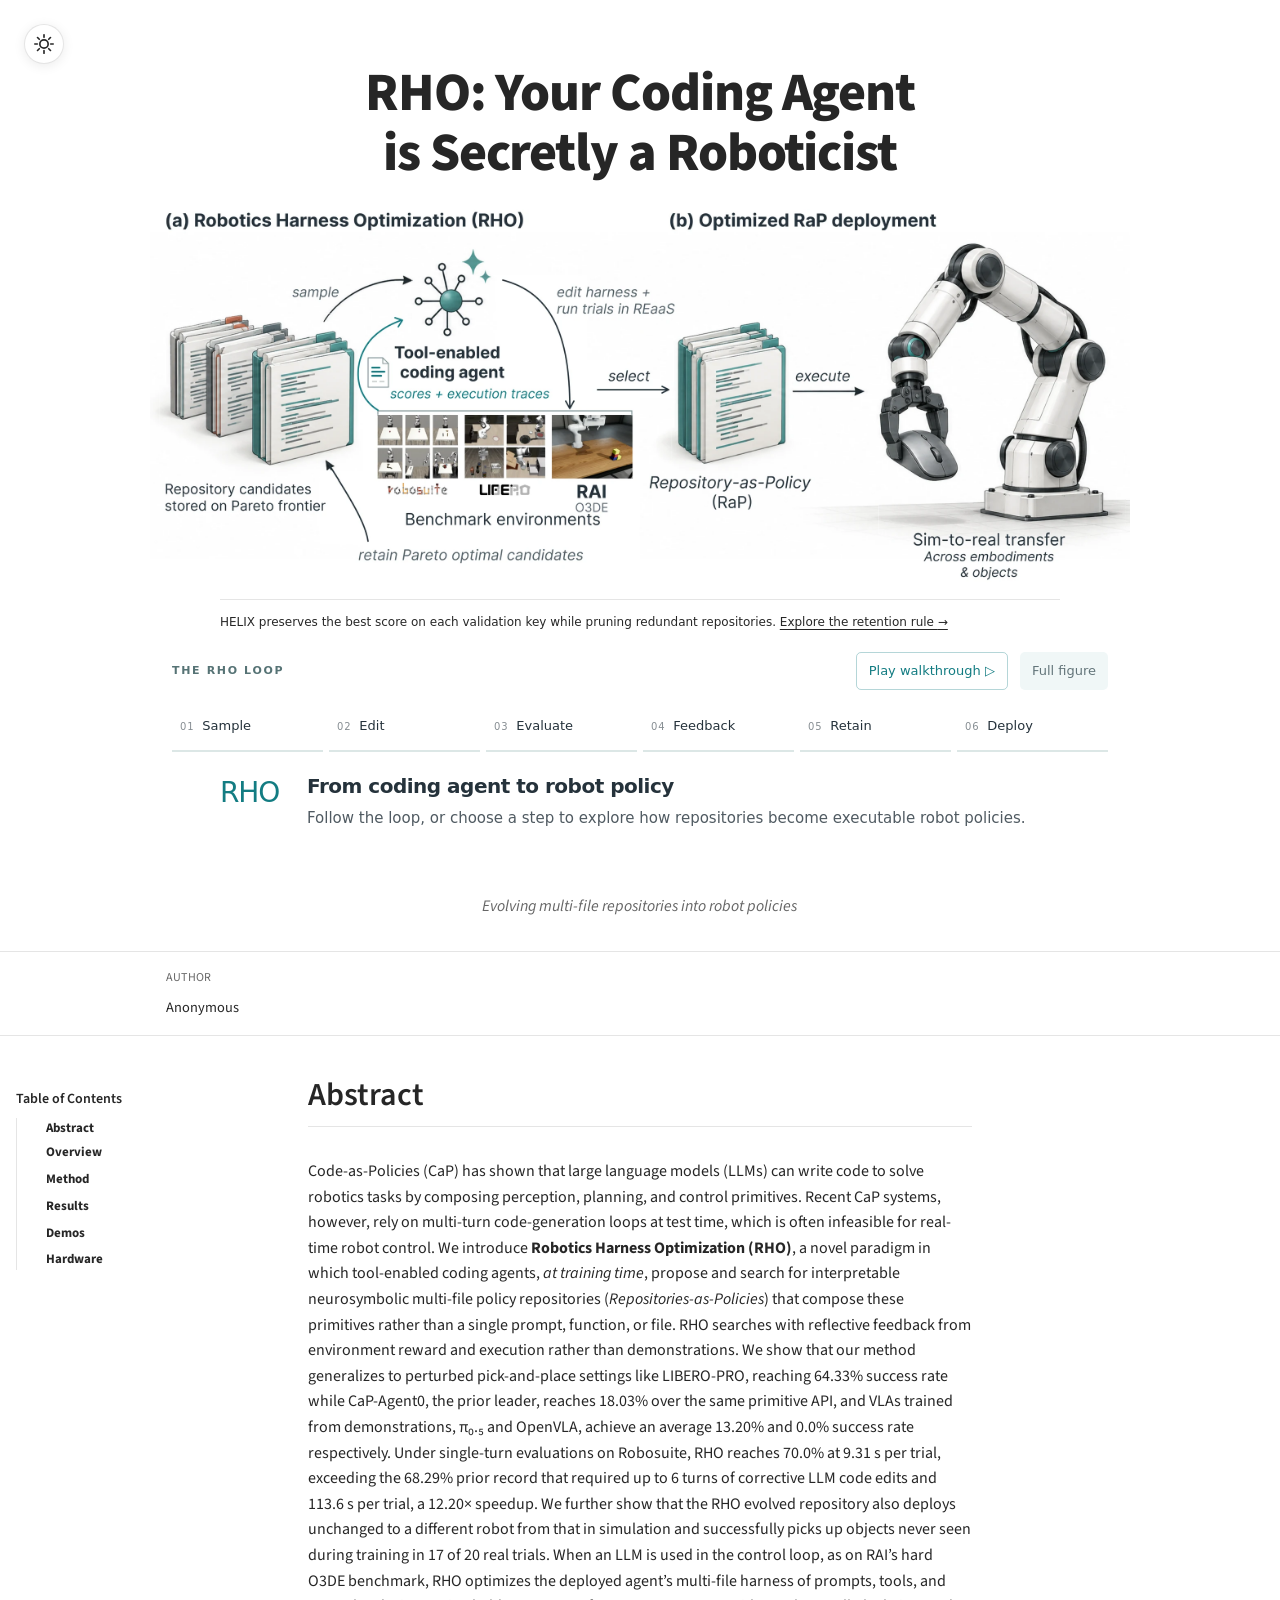
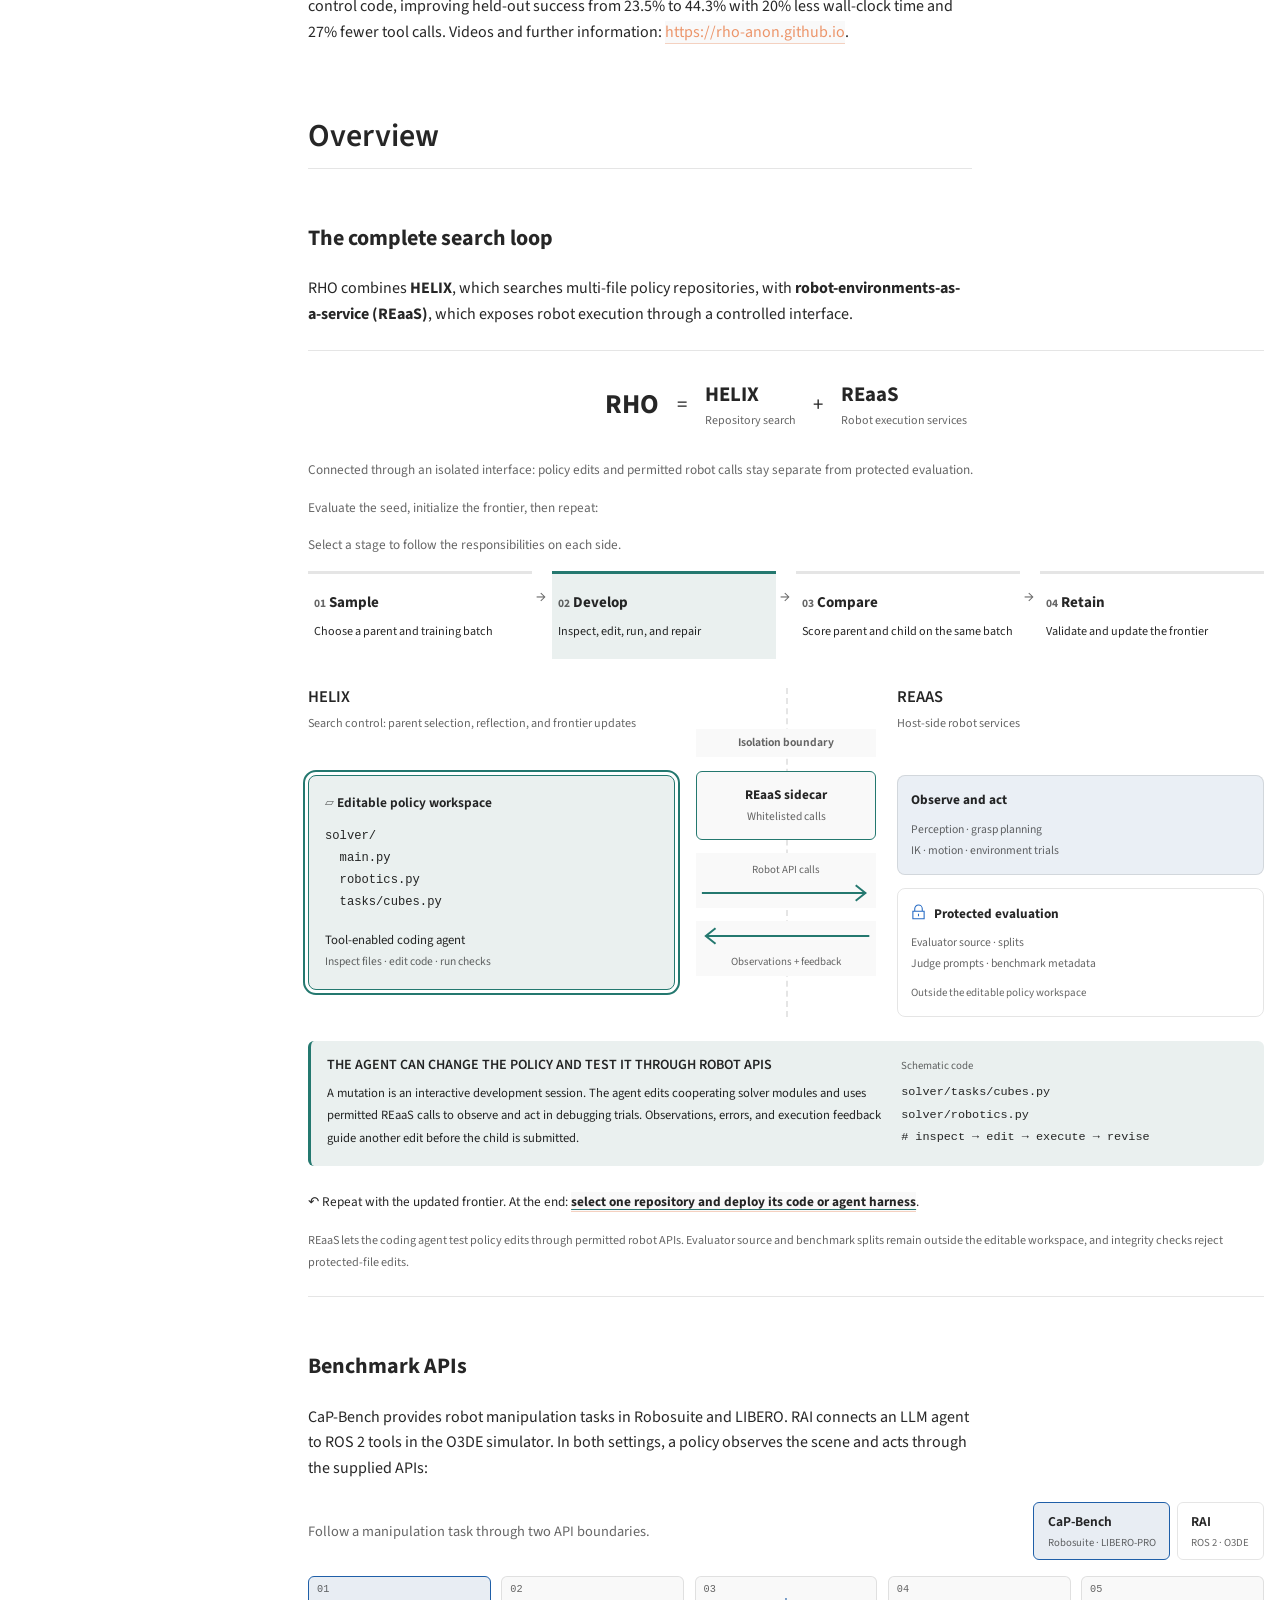
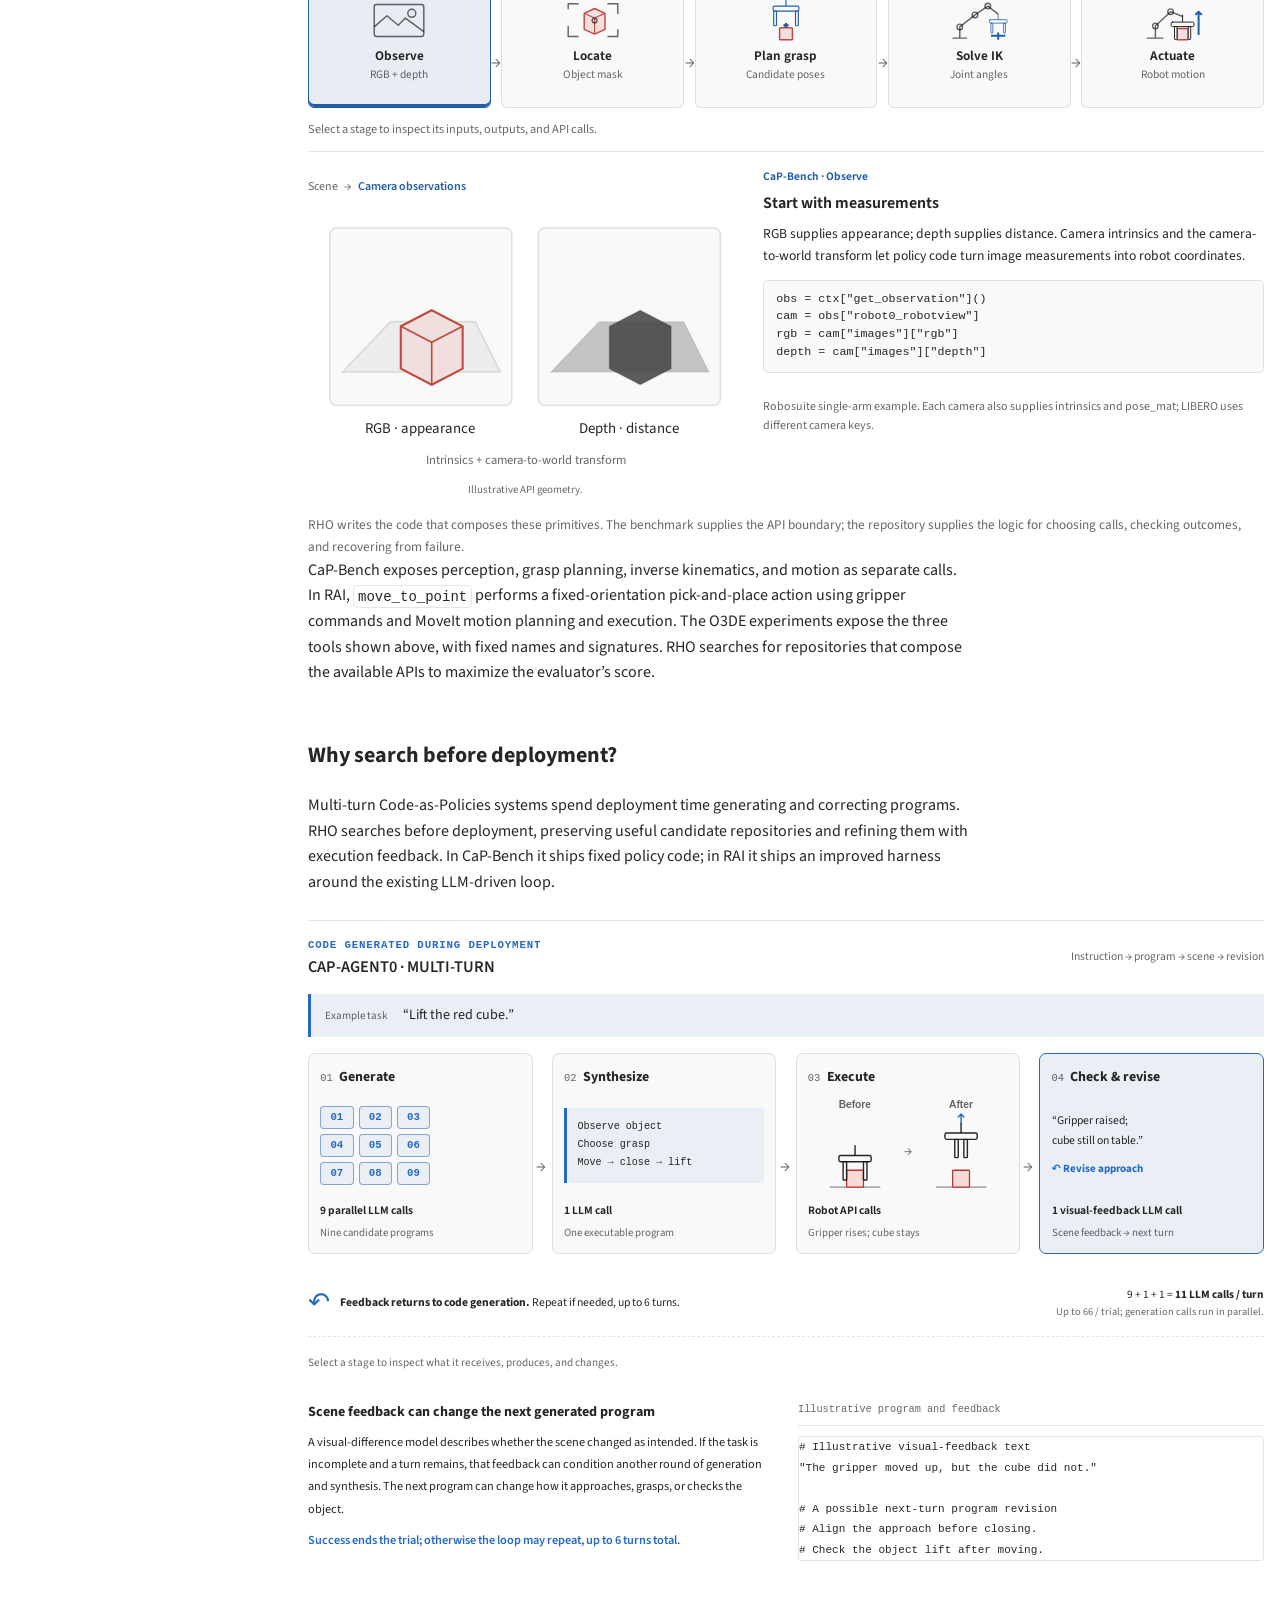
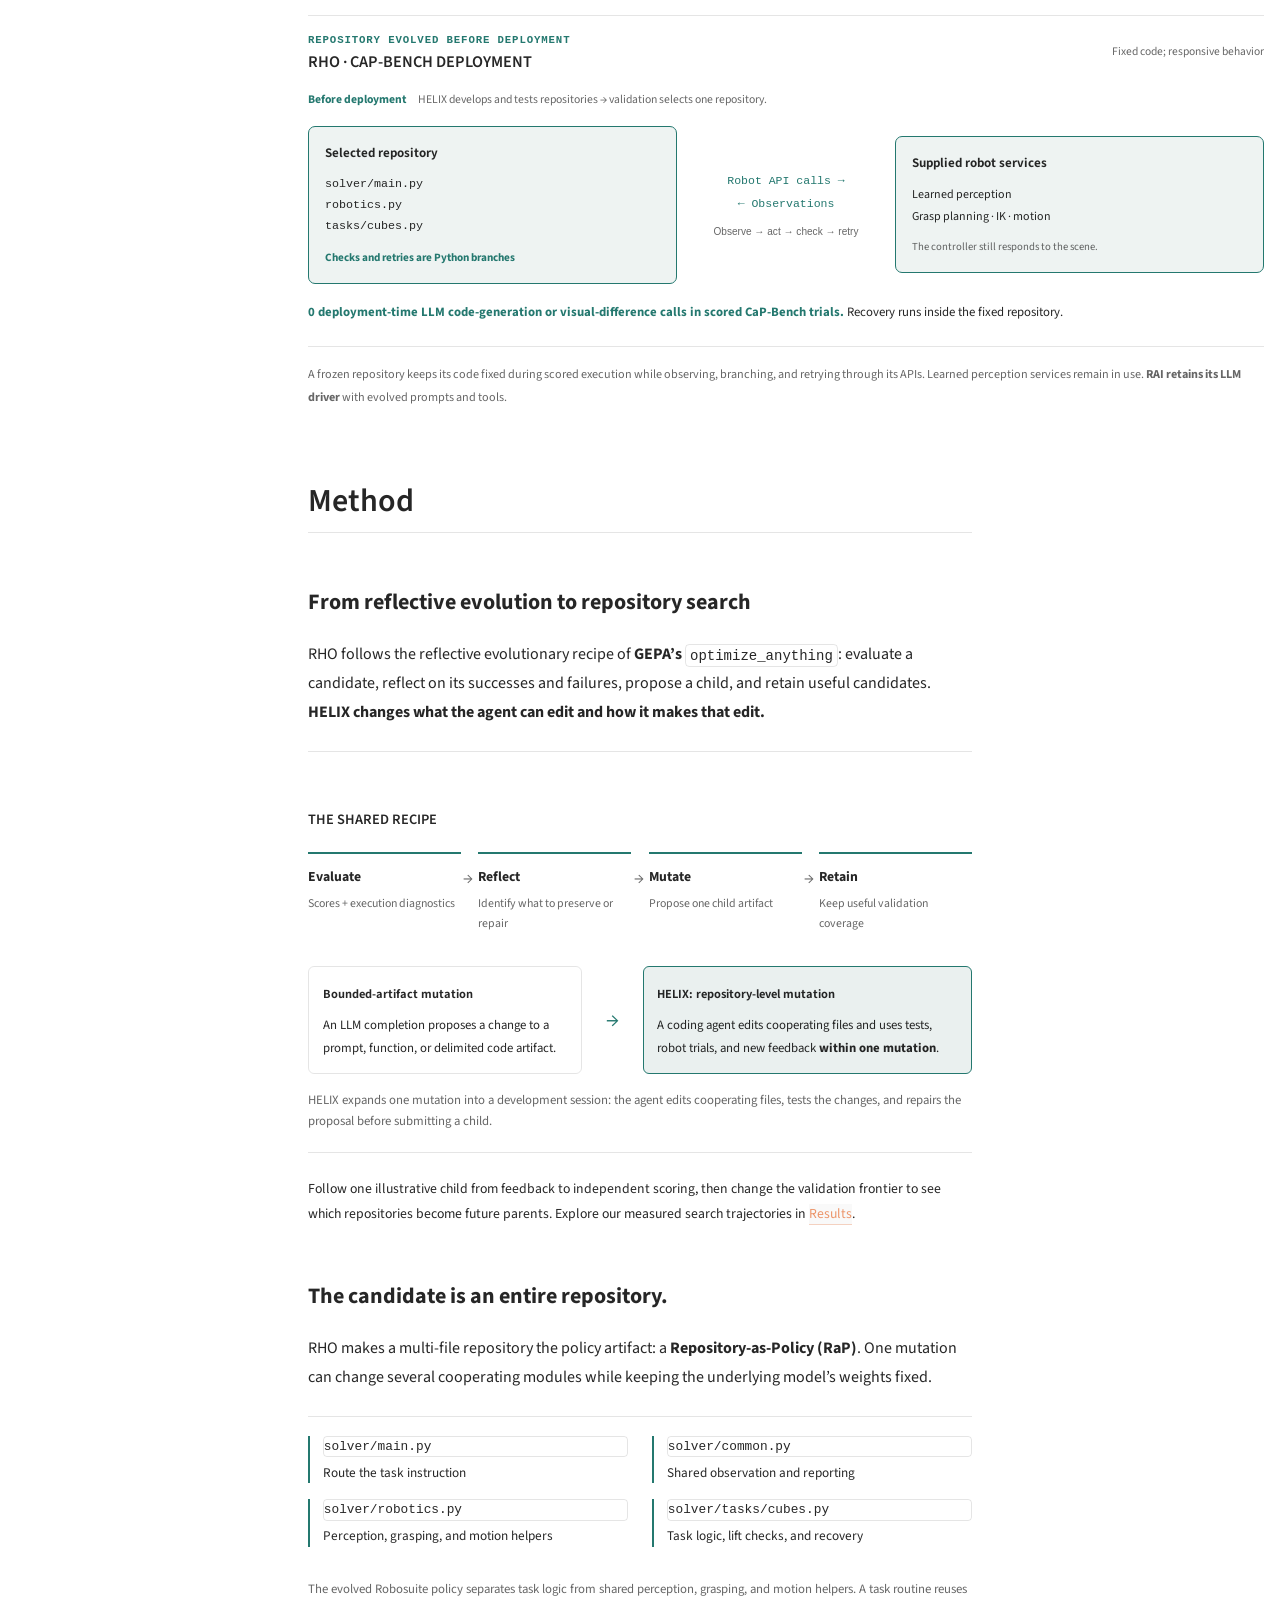
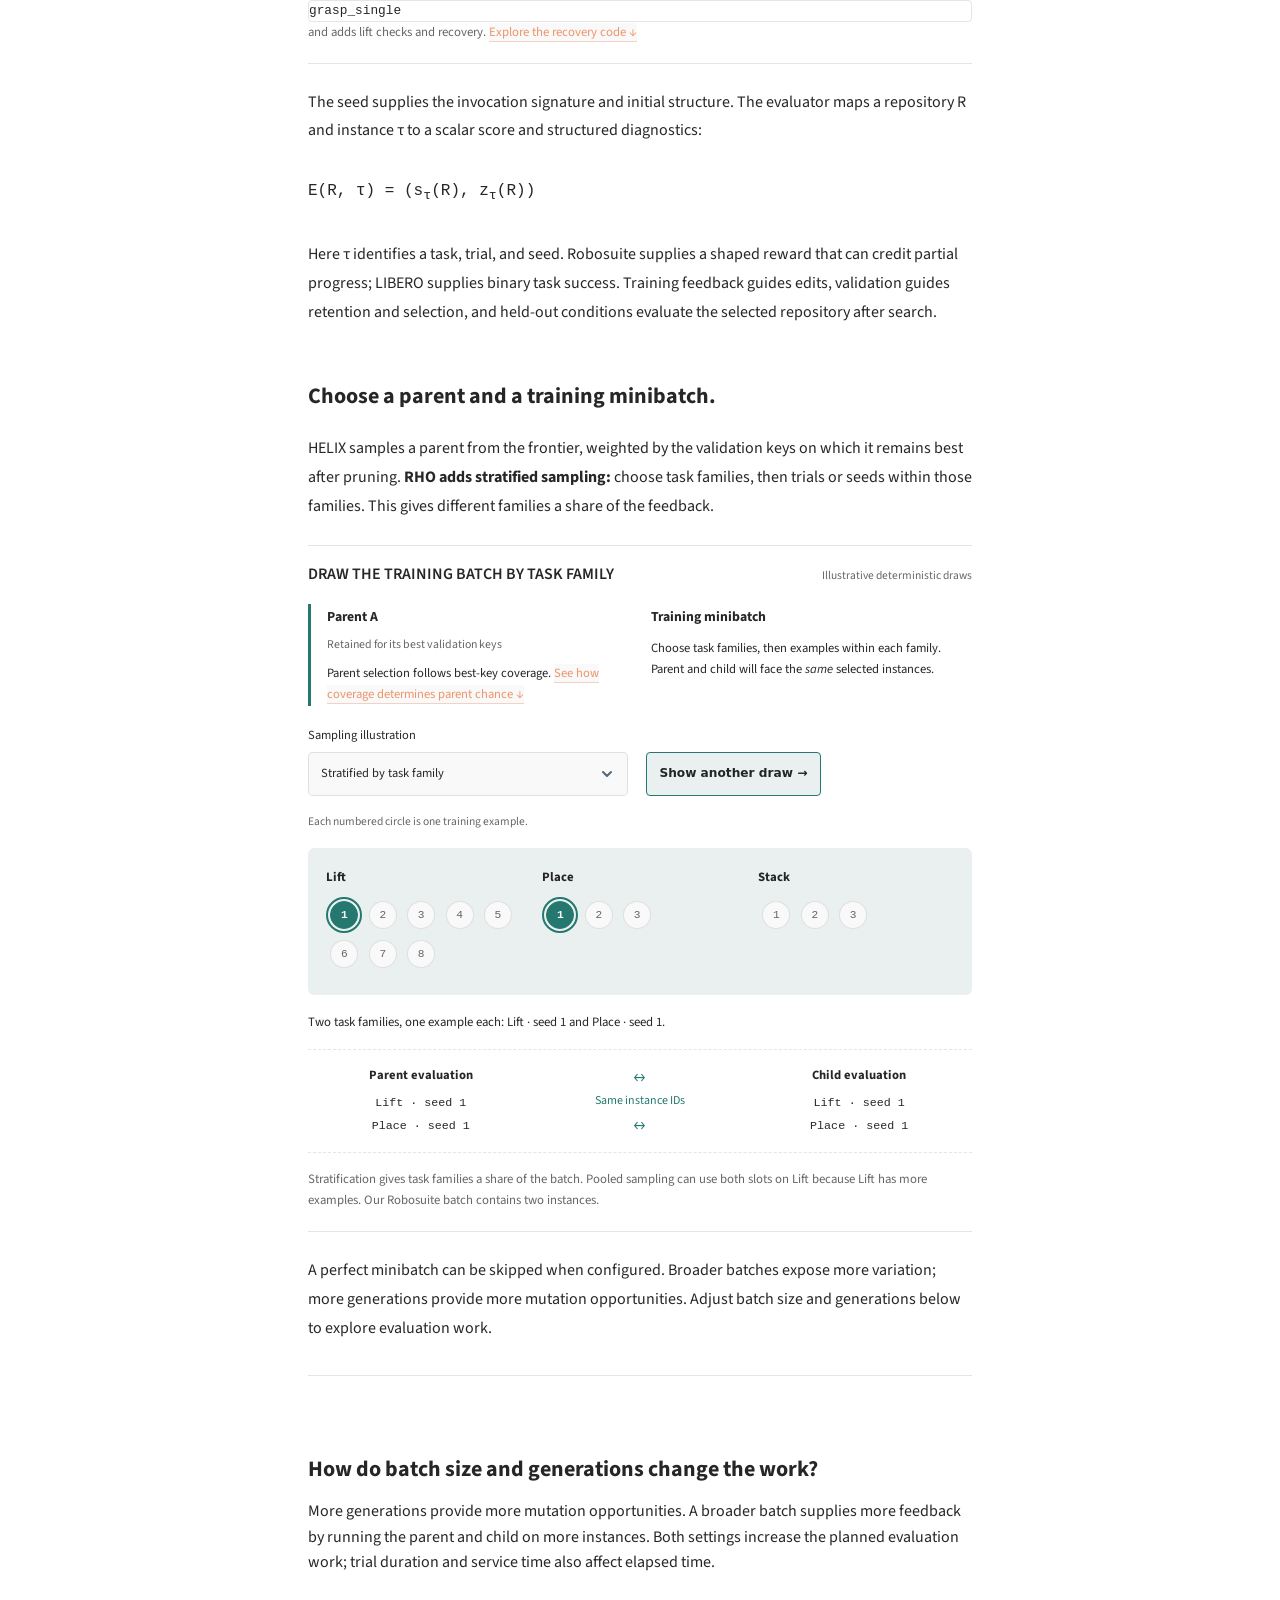
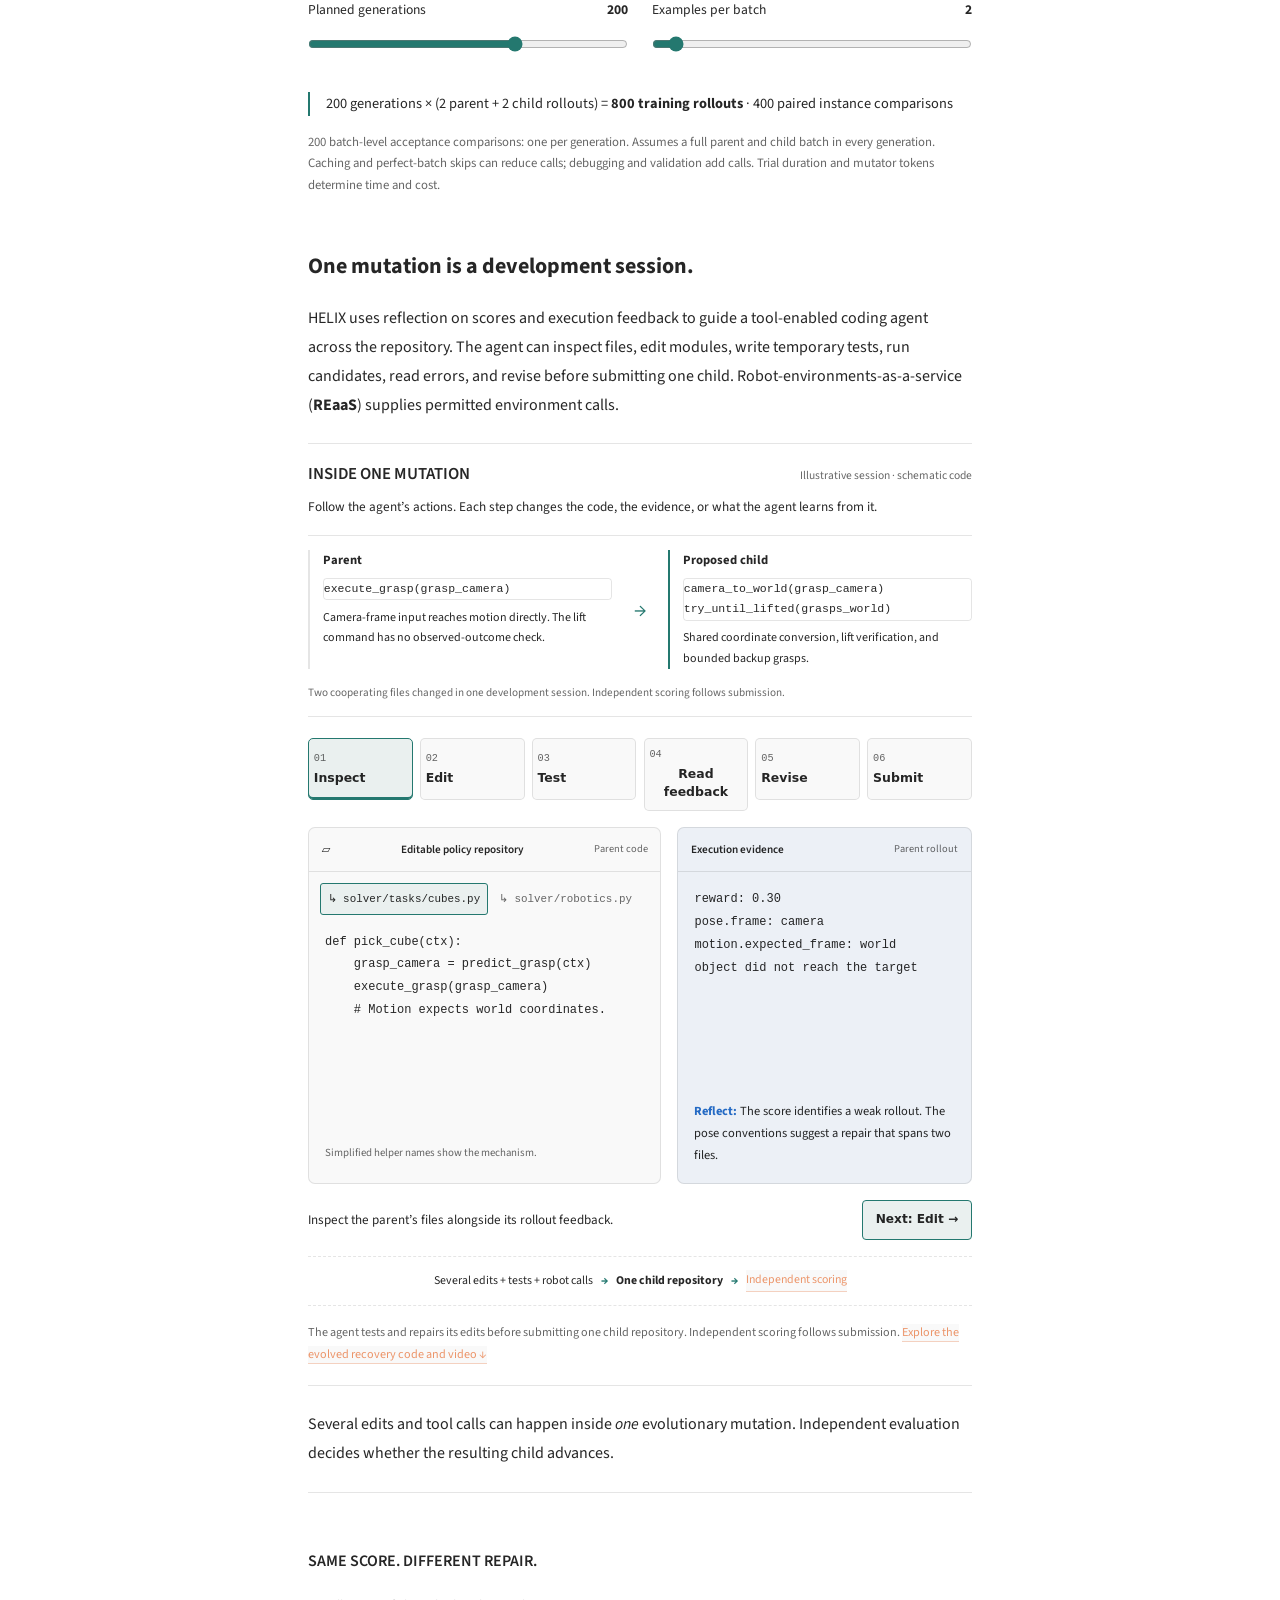
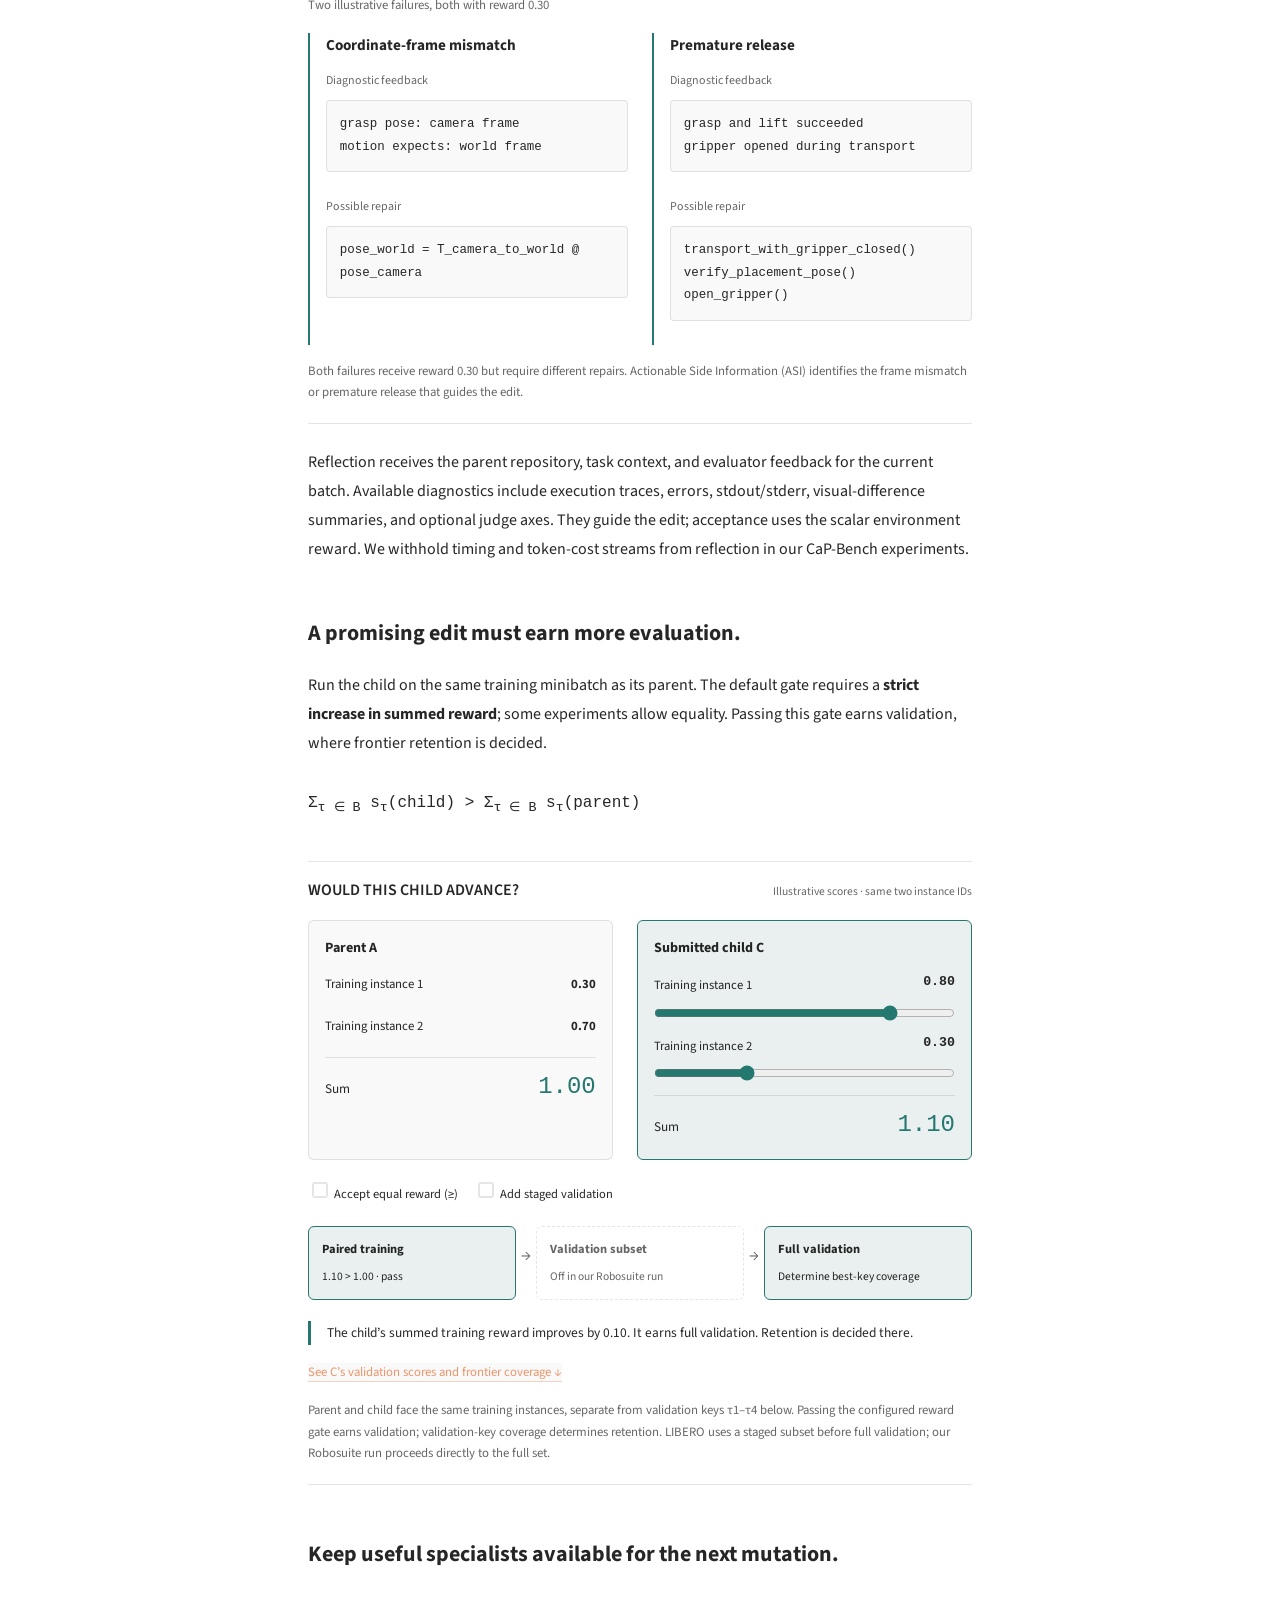
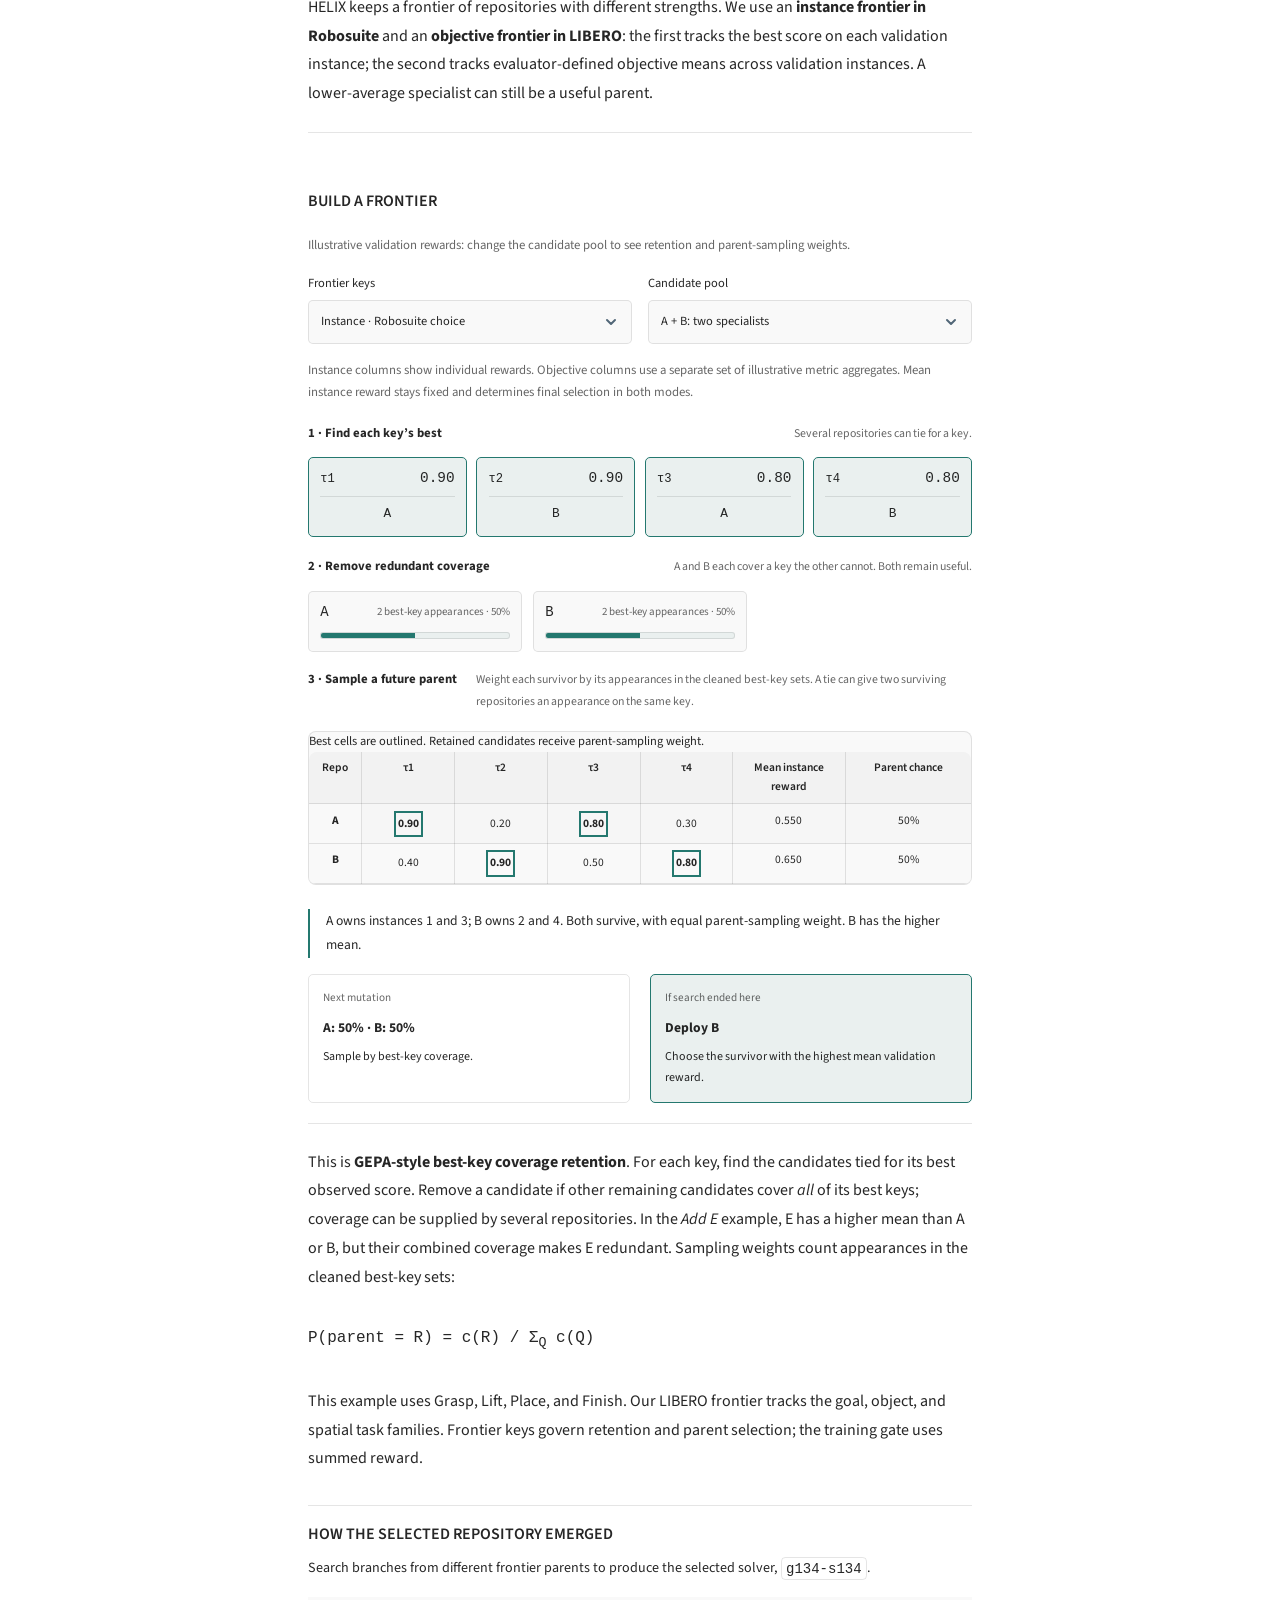
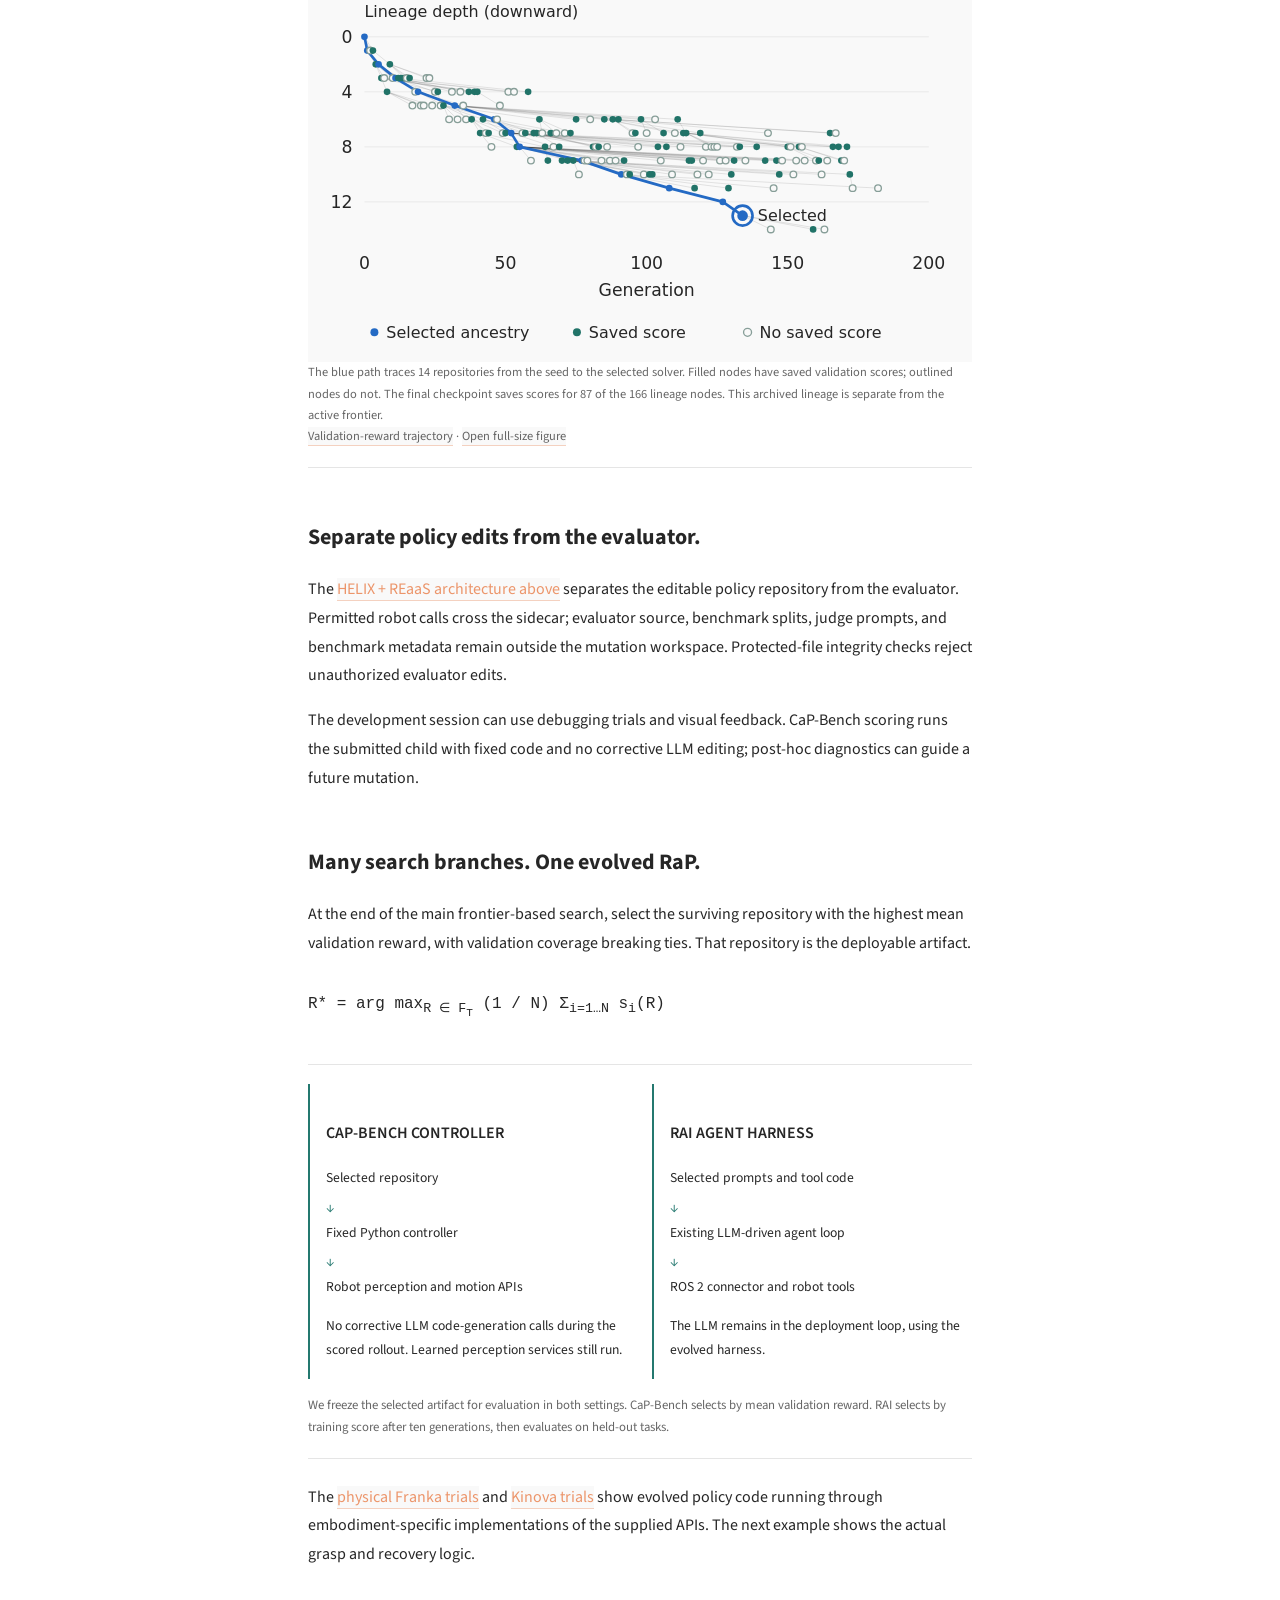
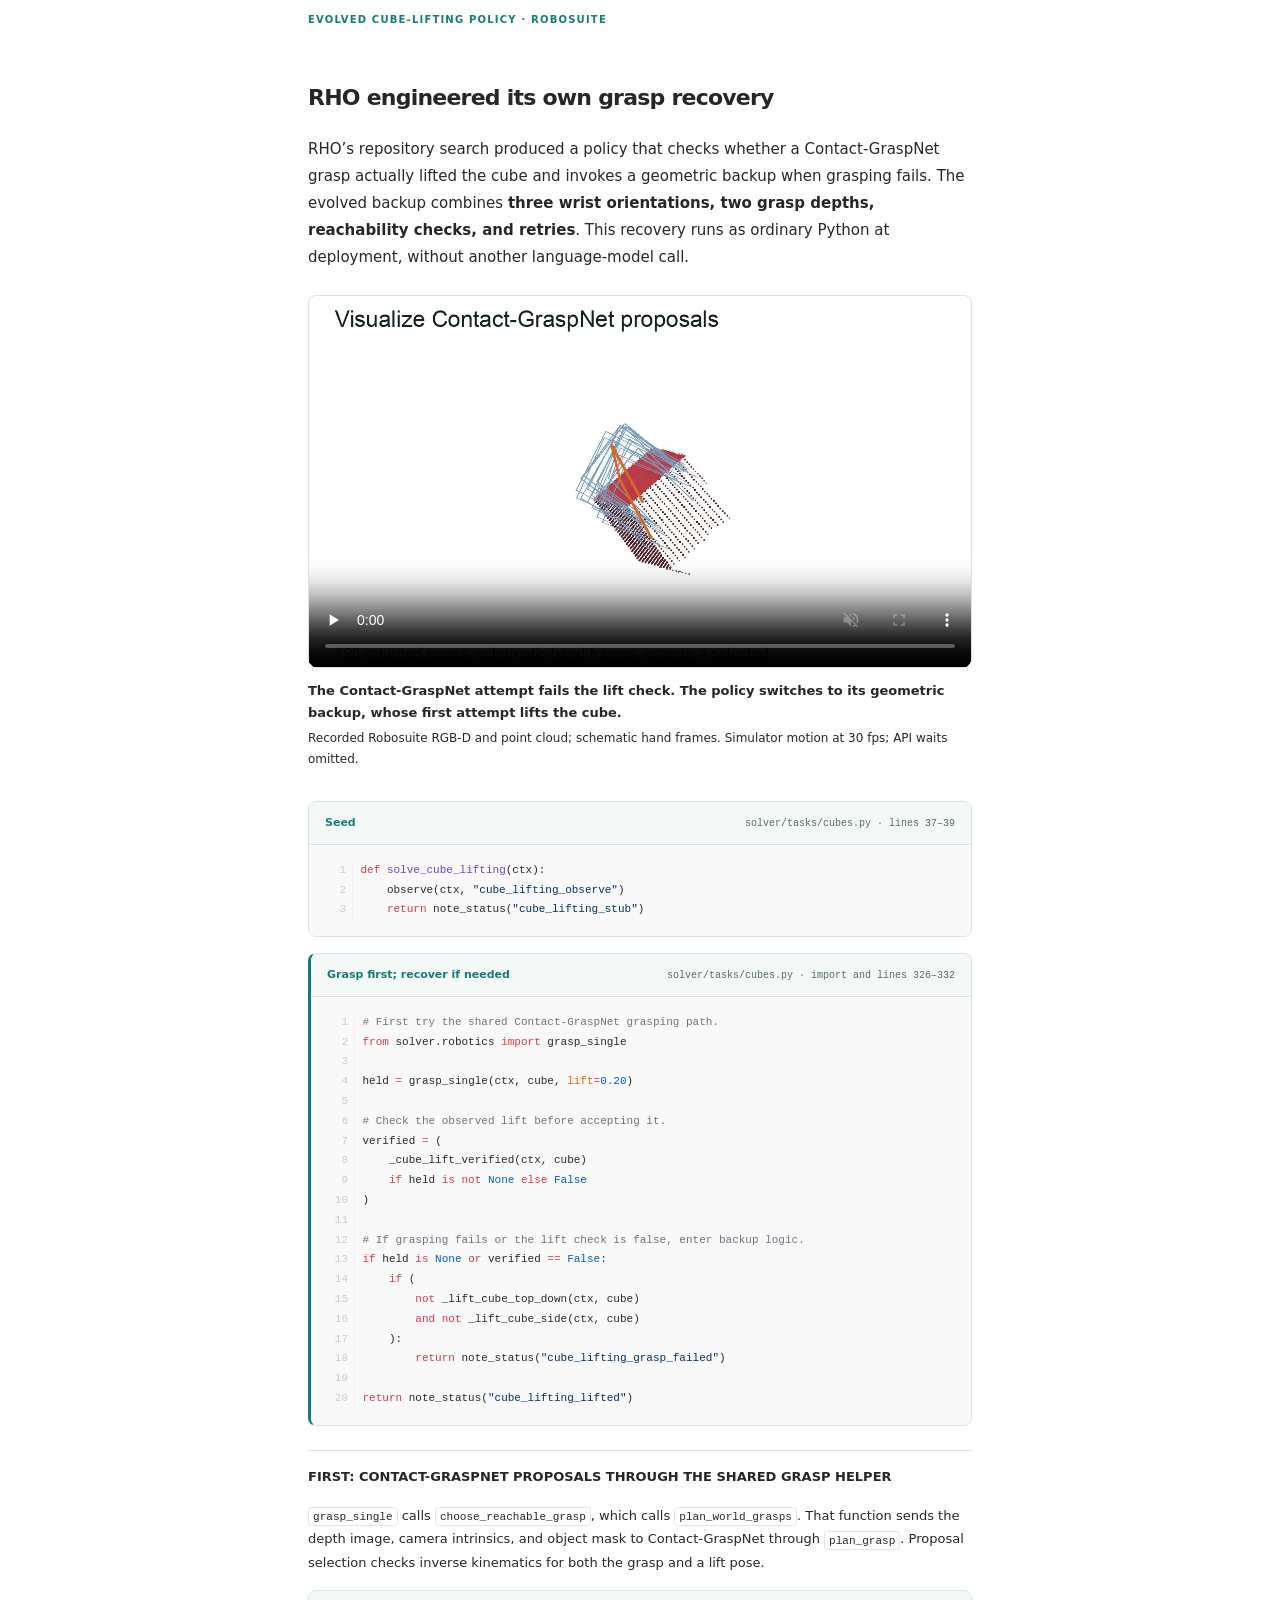
==== commit 24854dac: "Clarify manipulation diagrams and separate overview from method" ====
--- a/index.html
+++ b/index.html
@@ -31,7 +31,7 @@
           disconnect() { this._ro.disconnect(); clearTimeout(this._timer); }
         };
       })();
-    </script><script type="module" src="/scripts/color-palettes.js"></script><link rel="stylesheet" href="/_astro/index.DCRgl9iE.css"><script type="module" src="/_astro/hoisted.B16fl3vw.js"></script>
+    </script><script type="module" src="/scripts/color-palettes.js"></script><link rel="stylesheet" href="/_astro/index._M5WFHfc.css"><script type="module" src="/_astro/hoisted.CMt9zny9.js"></script>
 <script type="module" src="/_astro/page.DyOpxeYA.js"></script></head> <body> <button id="theme-toggle" aria-label="Toggle color theme" data-astro-cid-x3pjskd3> <span class="icon-wrapper" data-astro-cid-x3pjskd3> <svg class="icon icon--sun" width="20" height="20" viewBox="0 0 24 24" aria-hidden="true" focusable="false" fill="none" stroke="currentColor" stroke-width="2" stroke-linecap="round" stroke-linejoin="round" data-astro-cid-x3pjskd3> <circle cx="12" cy="12" r="5" data-astro-cid-x3pjskd3></circle> <line x1="12" y1="1" x2="12" y2="4" data-astro-cid-x3pjskd3></line> <line x1="12" y1="20" x2="12" y2="23" data-astro-cid-x3pjskd3></line> <line x1="1" y1="12" x2="4" y2="12" data-astro-cid-x3pjskd3></line> <line x1="20" y1="12" x2="23" y2="12" data-astro-cid-x3pjskd3></line> <line x1="4.22" y1="4.22" x2="6.34" y2="6.34" data-astro-cid-x3pjskd3></line> <line x1="17.66" y1="17.66" x2="19.78" y2="19.78" data-astro-cid-x3pjskd3></line> <line x1="4.22" y1="19.78" x2="6.34" y2="17.66" data-astro-cid-x3pjskd3></line> <line x1="17.66" y1="6.34" x2="19.78" y2="4.22" data-astro-cid-x3pjskd3></line> </svg> <svg class="icon icon--moon" style="opacity:0" width="20" height="20" viewBox="0 0 24 24" aria-hidden="true" focusable="false" fill="none" stroke="currentColor" stroke-width="2" stroke-linecap="round" stroke-linejoin="round" data-astro-cid-x3pjskd3> <path d="M21 12.79A9 9 0 1 1 11.21 3 7 7 0 0 0 21 12.79z" data-astro-cid-x3pjskd3></path> </svg> </span>  </button>  <section class="hero" data-astro-cid-uzw5or4x> <h1 class="hero-title" data-astro-cid-uzw5or4x>RHO: Your Coding Agent is Secretly a Roboticist</h1> <div class="hero-banner" data-astro-cid-uzw5or4x> <rho-walkthrough aria-label="How Robotics Harness Optimization works" data-astro-cid-zdsvjcfn> <div class="walk-stage" data-astro-cid-zdsvjcfn> <img src="/rho-figure.webp" width="2400" height="920" fetchpriority="high" alt="RHO: a coding agent samples and edits repository candidates, evaluates them in Robosuite, LIBERO and RAI, uses scores and execution traces, preserves useful validation-key coverage, and deploys a selected Repository-as-Policy on robots." data-astro-cid-zdsvjcfn> <svg width="0" height="0" aria-hidden="true" style="position:absolute" data-astro-cid-zdsvjcfn><defs data-astro-cid-zdsvjcfn><mask id="rho-base-cutouts" maskUnits="objectBoundingBox" maskContentUnits="objectBoundingBox" data-astro-cid-zdsvjcfn><rect width="1" height="1" fill="white" data-astro-cid-zdsvjcfn></rect><rect x=".01" y=".27826" width=".19833" height=".44348" fill="black" data-astro-cid-zdsvjcfn></rect><rect x=".26667" y=".08478" width=".0825" height=".26304" fill="black" data-astro-cid-zdsvjcfn></rect><rect x=".23167" y=".54783" width=".0825" height=".16957" fill="black" data-astro-cid-zdsvjcfn></rect><rect x=".32083" y=".54783" width=".0825" height=".16957" fill="black" data-astro-cid-zdsvjcfn></rect><rect x=".41" y=".54783" width=".0825" height=".16957" fill="black" data-astro-cid-zdsvjcfn></rect><rect x=".5325" y=".28261" width=".12333" height=".40652" fill="black" data-astro-cid-zdsvjcfn></rect><rect x=".74333" y=".06522" width=".2525" height=".8" fill="black" data-astro-cid-zdsvjcfn></rect></mask></defs></svg> <svg class="walk-parts" viewBox="0 0 1200 460" aria-hidden="true" data-astro-cid-zdsvjcfn> <g class="part part-repos" data-astro-cid-zdsvjcfn><svg x="12" y="128" width="238" height="204" overflow="hidden" data-astro-cid-zdsvjcfn><image href="/rho-figure.webp" x="-12" y="-128" width="1200" height="460" data-astro-cid-zdsvjcfn></image></svg></g> <g class="part part-agent" data-astro-cid-zdsvjcfn><svg x="320" y="39" width="99" height="121" overflow="hidden" data-astro-cid-zdsvjcfn><image href="/rho-figure.webp" x="-320" y="-39" width="1200" height="460" data-astro-cid-zdsvjcfn></image></svg></g> <g class="part part-bench bench-one" data-astro-cid-zdsvjcfn><svg x="278" y="252" width="99" height="78" overflow="hidden" data-astro-cid-zdsvjcfn><image href="/rho-figure.webp" x="-278" y="-252" width="1200" height="460" data-astro-cid-zdsvjcfn></image></svg></g> <g class="part part-bench bench-two" data-astro-cid-zdsvjcfn><svg x="385" y="252" width="99" height="78" overflow="hidden" data-astro-cid-zdsvjcfn><image href="/rho-figure.webp" x="-385" y="-252" width="1200" height="460" data-astro-cid-zdsvjcfn></image></svg></g> <g class="part part-bench bench-three" data-astro-cid-zdsvjcfn><svg x="492" y="252" width="99" height="78" overflow="hidden" data-astro-cid-zdsvjcfn><image href="/rho-figure.webp" x="-492" y="-252" width="1200" height="460" data-astro-cid-zdsvjcfn></image></svg></g> <g class="part part-policy" data-astro-cid-zdsvjcfn><svg x="639" y="130" width="148" height="187" overflow="hidden" data-astro-cid-zdsvjcfn><image href="/rho-figure.webp" x="-639" y="-130" width="1200" height="460" data-astro-cid-zdsvjcfn></image></svg></g> <g class="part part-robot" data-astro-cid-zdsvjcfn><svg x="892" y="30" width="303" height="368" overflow="hidden" data-astro-cid-zdsvjcfn><image href="/rho-figure.webp" x="-892" y="-30" width="1200" height="460" data-astro-cid-zdsvjcfn></image></svg></g> <g class="travelling-repo" data-astro-cid-zdsvjcfn><rect width="27" height="33" rx="3" fill="#fff" stroke="#137c82" stroke-width="1.5" data-astro-cid-zdsvjcfn></rect><path d="M5 9h16M5 14h12M5 19h16M5 24h8" stroke="#137c82" stroke-width="1.5" data-astro-cid-zdsvjcfn></path></g> <g class="agent-rings" fill="none" stroke="#137c82" data-astro-cid-zdsvjcfn><circle cx="369" cy="111" r="23" data-astro-cid-zdsvjcfn></circle><circle cx="369" cy="111" r="32" data-astro-cid-zdsvjcfn></circle></g> <g class="trial-meters" fill="#137c82" data-astro-cid-zdsvjcfn><rect x="278" y="326" width="99" height="4" data-astro-cid-zdsvjcfn></rect><rect x="385" y="326" width="99" height="4" data-astro-cid-zdsvjcfn></rect><rect x="492" y="326" width="99" height="4" data-astro-cid-zdsvjcfn></rect></g> </svg> <svg class="walk-overlay" viewBox="0 0 1200 460" aria-hidden="true" data-astro-cid-zdsvjcfn> <defs data-astro-cid-zdsvjcfn><mask id="rho-focus-mask" data-astro-cid-zdsvjcfn><rect width="1200" height="460" fill="white" data-astro-cid-zdsvjcfn></rect><rect class="focus-window" x="0" y="0" width="1200" height="460" rx="22" fill="black" data-astro-cid-zdsvjcfn></rect></mask></defs> <rect width="1200" height="460" fill="white" opacity=".6" mask="url(#rho-focus-mask)" data-astro-cid-zdsvjcfn></rect> <path class="walk-flow" d="M215 120 C240 77 282 79 316 86" data-astro-cid-zdsvjcfn></path> <circle class="walk-packet" r="4" fill="#137c82" data-astro-cid-zdsvjcfn></circle> </svg> </div> <div class="kinova-stage" hidden data-astro-cid-zdsvjcfn> <div class="kinova-heading" data-astro-cid-zdsvjcfn><strong data-astro-cid-zdsvjcfn>Kinova Gen3 + Franka</strong><span data-astro-cid-zdsvjcfn>Illustrative animation · drag to orbit</span></div> <iframe title="Franka and Kinova Gen3 articulated motion: illustrative animation" data-src="/kinova/index.html?initialCameraPosition=0,-2.6,1.3&initialCameraLookAt=0,0,0.45&initialCameraUp=0,0,1&initialCameraFov=0.55" loading="lazy" referrerpolicy="no-referrer" data-astro-cid-zdsvjcfn></iframe> </div> <p class="frontier-caption" data-astro-cid-zdsvjcfn>HELIX preserves the best score on each validation key while pruning redundant repositories. <a href="#learn-frontier" data-astro-cid-zdsvjcfn>Explore the retention rule <span aria-hidden="true" data-astro-cid-zdsvjcfn>→</span></a></p> <div class="walk-controls" hidden data-astro-cid-zdsvjcfn> <div class="walk-toolbar" data-astro-cid-zdsvjcfn><span class="walk-eyebrow" data-astro-cid-zdsvjcfn>THE RHO LOOP</span><div class="walk-actions" data-astro-cid-zdsvjcfn><button type="button" class="play" aria-label="Play walkthrough" data-astro-cid-zdsvjcfn>Play walkthrough <span aria-hidden="true" data-astro-cid-zdsvjcfn>▷</span></button><button type="button" class="overview" aria-pressed="true" data-astro-cid-zdsvjcfn>Full figure</button></div></div> <div class="walk-steps" role="group" aria-label="Walkthrough steps" data-astro-cid-zdsvjcfn> <button type="button" data-step="0" aria-pressed="false" data-astro-cid-zdsvjcfn><span class="step-number" data-astro-cid-zdsvjcfn>01</span><span data-astro-cid-zdsvjcfn>Sample</span><i aria-hidden="true" data-astro-cid-zdsvjcfn></i></button><button type="button" data-step="1" aria-pressed="false" data-astro-cid-zdsvjcfn><span class="step-number" data-astro-cid-zdsvjcfn>02</span><span data-astro-cid-zdsvjcfn>Edit</span><i aria-hidden="true" data-astro-cid-zdsvjcfn></i></button><button type="button" data-step="2" aria-pressed="false" data-astro-cid-zdsvjcfn><span class="step-number" data-astro-cid-zdsvjcfn>03</span><span data-astro-cid-zdsvjcfn>Evaluate</span><i aria-hidden="true" data-astro-cid-zdsvjcfn></i></button><button type="button" data-step="3" aria-pressed="false" data-astro-cid-zdsvjcfn><span class="step-number" data-astro-cid-zdsvjcfn>04</span><span data-astro-cid-zdsvjcfn>Feedback</span><i aria-hidden="true" data-astro-cid-zdsvjcfn></i></button><button type="button" data-step="4" aria-pressed="false" data-astro-cid-zdsvjcfn><span class="step-number" data-astro-cid-zdsvjcfn>05</span><span data-astro-cid-zdsvjcfn>Retain</span><i aria-hidden="true" data-astro-cid-zdsvjcfn></i></button><button type="button" data-step="5" aria-pressed="false" data-astro-cid-zdsvjcfn><span class="step-number" data-astro-cid-zdsvjcfn>06</span><span data-astro-cid-zdsvjcfn>Deploy</span><i aria-hidden="true" data-astro-cid-zdsvjcfn></i></button> </div> <div class="walk-description" data-astro-cid-zdsvjcfn><span class="walk-counter" aria-hidden="true" data-astro-cid-zdsvjcfn>RHO</span><div data-astro-cid-zdsvjcfn><h2 data-astro-cid-zdsvjcfn>From coding agent to robot policy</h2><p data-astro-cid-zdsvjcfn>Follow the loop, or choose a step to explore how repositories become executable robot policies.</p></div></div> <span class="walk-status" role="status" aria-live="polite" data-astro-cid-zdsvjcfn></span> </div> <script type="application/json" class="walk-data">[["Sample","Start from a retained repository","RHO samples a parent from the retained frontier, weighted by its best validation-key coverage, for the coding agent to improve."],["Edit","Improve the robotics harness","The tool-enabled coding agent edits the repository: code, prompts, and tools can all be part of the harness."],["Evaluate","Run trials in REaaS","Evaluate candidates through REaaS. We use Robosuite, LIBERO, and RAI; trials return scores and execution traces."],["Feedback","Turn execution into feedback","Scores and execution traces return to the coding agent, informing the next revision."],["Retain","Preserve useful validation coverage","Validation identifies each key’s best candidates. Coverage pruning keeps useful specialists and removes redundant repositories; the survivors become parents for future mutations."],["Deploy","Sim-to-real transfer of the evolved RaP","We deploy the RHO-evolved Repository-as-Policy (RaP) on real robots and demonstrate sim-to-real transfer across robot embodiments and to unseen objects."]]</script> </rho-walkthrough>   </div> <p class="hero-desc" data-astro-cid-uzw5or4x>Evolving multi-file repositories into robot policies</p> </section> <script>
   (() => {
     const el = document.querySelector(".hero-title");
@@ -889,7 +889,7 @@
   }
 </script>  <main> <h2 id="abstract"><a href="#abstract">Abstract</a></h2>
 <p>Code-as-Policies (CaP) has shown that large language models (LLMs) can write code to solve robotics tasks by composing perception, planning, and control primitives. Recent CaP systems, however, rely on multi-turn code-generation loops at test time, which is often infeasible for real-time robot control. We introduce <strong>Robotics Harness Optimization (RHO)</strong>, a novel paradigm in which tool-enabled coding agents, <em>at training time</em>, propose and search for interpretable neurosymbolic multi-file policy repositories (<em>Repositories-as-Policies</em>) that compose these primitives rather than a single prompt, function, or file. RHO searches with reflective feedback from environment reward and execution rather than demonstrations. We show that our method generalizes to perturbed pick-and-place settings like LIBERO-PRO, reaching 64.33% success rate while CaP-Agent0, the prior leader, reaches 18.03% over the same primitive API, and VLAs trained from demonstrations, π₀.₅ and OpenVLA, achieve an average 13.20% and 0.0% success rate respectively. Under single-turn evaluations on Robosuite, RHO reaches 70.0% at 9.31 s per trial, exceeding the 68.29% prior record that required up to 6 turns of corrective LLM code edits and 113.6 s per trial, a 12.20× speedup. We further show that the RHO evolved repository also deploys unchanged to a different robot from that in simulation and successfully picks up objects never seen during training in 17 of 20 real trials. When an LLM is used in the control loop, as on RAI’s hard O3DE benchmark, RHO optimizes the deployed agent’s multi-file harness of prompts, tools, and control code, improving held-out success from 23.5% to 44.3% with 20% less wall-clock time and 27% fewer tool calls. Videos and further information: <a href="https://rho-anon.github.io">https://rho-anon.github.io</a>.</p>
-<h2 id="method"><a href="#method">Method</a></h2>
+<h2 id="overview"><a href="#overview">Overview</a></h2>
 <rho-search-overview class="search-overview" aria-labelledby="complete-search-loop" data-stage="1" data-astro-cid-jlundrj7> <h3 id="complete-search-loop" data-astro-cid-jlundrj7>The complete search loop</h3> <p data-astro-cid-jlundrj7>RHO combines <strong data-astro-cid-jlundrj7>HELIX</strong>, which searches multi-file policy repositories, with <strong data-astro-cid-jlundrj7>robot-environments-as-a-service (REaaS)</strong>, which exposes robot execution through a controlled interface.</p> <div class="wide wide-safe" data-astro-cid-jlundrj7>  <figure class="overview-figure" data-astro-cid-jlundrj7> <div class="factorization" aria-label="RHO combines HELIX and REaaS through an isolated interface" data-astro-cid-jlundrj7><strong data-astro-cid-jlundrj7>RHO</strong><span aria-hidden="true" data-astro-cid-jlundrj7>=</span><span data-astro-cid-jlundrj7><b data-astro-cid-jlundrj7>HELIX</b><small data-astro-cid-jlundrj7>Repository search</small></span><span aria-hidden="true" data-astro-cid-jlundrj7>+</span><span data-astro-cid-jlundrj7><b data-astro-cid-jlundrj7>REaaS</b><small data-astro-cid-jlundrj7>Robot execution services</small></span></div> <p class="overview-start" data-astro-cid-jlundrj7>Connected through an isolated interface: policy edits and permitted robot calls stay separate from protected evaluation.</p> <p class="overview-start" data-astro-cid-jlundrj7>Evaluate the seed, initialize the frontier, then repeat:</p> <p class="overview-start loop-instruction" hidden data-astro-cid-jlundrj7>Select a stage to follow the responsibilities on each side.</p> <ol class="overview-loop" aria-label="Stages in the search loop" data-astro-cid-jlundrj7> <li data-astro-cid-jlundrj7><button type="button" data-loop-stage="0" aria-pressed="false" aria-controls="loop-stage-explanation" disabled data-astro-cid-jlundrj7><strong data-astro-cid-jlundrj7><span class="stage-number" data-astro-cid-jlundrj7>01</span> Sample</strong><span data-astro-cid-jlundrj7>Choose a parent and training batch</span></button></li><li data-astro-cid-jlundrj7><button type="button" data-loop-stage="1" aria-pressed="true" aria-controls="loop-stage-explanation" disabled data-astro-cid-jlundrj7><strong data-astro-cid-jlundrj7><span class="stage-number" data-astro-cid-jlundrj7>02</span> Develop</strong><span data-astro-cid-jlundrj7>Inspect, edit, run, and repair</span></button></li><li data-astro-cid-jlundrj7><button type="button" data-loop-stage="2" aria-pressed="false" aria-controls="loop-stage-explanation" disabled data-astro-cid-jlundrj7><strong data-astro-cid-jlundrj7><span class="stage-number" data-astro-cid-jlundrj7>03</span> Compare</strong><span data-astro-cid-jlundrj7>Score parent and child on the same batch</span></button></li><li data-astro-cid-jlundrj7><button type="button" data-loop-stage="3" aria-pressed="false" aria-controls="loop-stage-explanation" disabled data-astro-cid-jlundrj7><strong data-astro-cid-jlundrj7><span class="stage-number" data-astro-cid-jlundrj7>04</span> Retain</strong><span data-astro-cid-jlundrj7>Validate and update the frontier</span></button></li> </ol> <div class="architecture" data-astro-cid-jlundrj7> <div class="helix-domain" data-astro-cid-jlundrj7> <h4 data-astro-cid-jlundrj7>HELIX</h4> <p class="domain-note" data-astro-cid-jlundrj7>Search control: parent selection, reflection, and frontier updates</p> <div class="editable-workspace" data-astro-cid-jlundrj7><p class="workspace-label" data-astro-cid-jlundrj7><span class="folder-mark" aria-hidden="true" data-astro-cid-jlundrj7>▱</span> Editable policy workspace</p><pre data-astro-cid-jlundrj7>solver/
   main.py
   robotics.py
@@ -898,42 +898,44 @@
 # inspect → edit → execute → revise</pre></div></div> <p class="overview-deploy" data-astro-cid-jlundrj7><span aria-hidden="true" data-astro-cid-jlundrj7>↶</span> Repeat with the updated frontier. At the end: <a href="#learn-deploy" data-astro-cid-jlundrj7><strong data-astro-cid-jlundrj7>select one repository and deploy its code or agent harness</strong></a>.</p> <figcaption data-astro-cid-jlundrj7>REaaS lets the coding agent test policy edits through permitted robot APIs. Evaluator source and benchmark splits remain outside the editable workspace, and integrity checks reject protected-file edits.</figcaption> <noscript><p data-astro-cid-jlundrj7>The full loop and architecture are shown above. The sections below explain every stage.</p></noscript> </figure>  </div> </rho-search-overview> <script type="application/json" class="loop-learning-data">[{"name":"Sample","summary":"Choose a parent and training batch","title":"The search controller chooses what to improve","body":"HELIX samples a retained repository and a training minibatch. The coding agent receives the parent code and its execution feedback; benchmark splits and evaluator metadata stay outside the editable policy.","code":"parent = sample(frontier)\nbatch = sample_training_instances()"},{"name":"Develop","summary":"Inspect, edit, run, and repair","title":"The agent can change the policy and test it through robot APIs","body":"A mutation is an interactive development session. The agent edits cooperating solver modules and uses permitted REaaS calls to observe and act in debugging trials. Observations, errors, and execution feedback guide another edit before the child is submitted.","code":"solver/tasks/cubes.py\nsolver/robotics.py\n# inspect → edit → execute → revise"},{"name":"Compare","summary":"Score parent and child on the same batch","title":"Independent evaluation scores the submitted child","body":"The evaluator runs parent and child on the same training instances. In the default protocol, a strict reward improvement earns validation. During scored CaP-Bench execution, the policy is fixed: no corrective LLM code edits. Integrity checks reject changes to protected evaluator artifacts.","code":"sum(child_rewards) > sum(parent_rewards)\n# same task / trial / seed IDs"},{"name":"Retain","summary":"Validate and update the frontier","title":"Validation preserves useful specialists","body":"Promoted children receive validation scores. HELIX retains useful coverage of validation keys and updates the parent pool. When search ends, the main protocol selects the surviving repository with the highest validation mean. RAI uses best-by-training selection for its evolved agent harness.","code":"validate(promoted_child)\nupdate_frontier()\n# repeat until the search budget ends"}]</script>  
 <h3 id="benchmark-apis"><a href="#benchmark-apis">Benchmark APIs</a></h3>
 <p>CaP-Bench provides robot manipulation tasks in Robosuite and LIBERO. RAI connects an LLM agent to ROS 2 tools in the O3DE simulator. In both settings, a policy observes the scene and acts through the supplied APIs:</p>
-<div class="wide wide-safe"> <figure class="api-explorer" data-api-explorer data-astro-cid-es2oi3vq> <div class="api-toolbar" data-astro-cid-es2oi3vq> <p class="api-invitation" data-astro-cid-es2oi3vq>Follow a manipulation task through two API boundaries.</p> <div class="api-stack-choices" role="group" aria-label="Choose the benchmark API" data-astro-cid-es2oi3vq> <button type="button" data-api-stack="cap" aria-pressed="true" disabled data-astro-cid-es2oi3vq>CaP-Bench<span data-astro-cid-es2oi3vq>Robosuite · LIBERO-PRO</span></button><button type="button" data-api-stack="rai" aria-pressed="false" disabled data-astro-cid-es2oi3vq>RAI<span data-astro-cid-es2oi3vq>ROS 2 · O3DE</span></button> </div> </div> <div class="api-pipelines" data-astro-cid-es2oi3vq> <section data-api-pipeline="cap" aria-label="CaP-Bench API pipeline" data-astro-cid-es2oi3vq> <p class="api-static-stack-name" data-astro-cid-es2oi3vq>CaP-Bench <span data-astro-cid-es2oi3vq>Robosuite · LIBERO-PRO</span></p> <div class="api-stage-track" role="group" aria-label="Inspect a CaP-Bench stage" data-astro-cid-es2oi3vq> <button type="button" class="api-stage" data-api-stage="observe" data-api-owner="cap" aria-pressed="true" disabled data-astro-cid-es2oi3vq> <span class="api-stage-number" data-astro-cid-es2oi3vq>01</span> <svg class="api-stage-icon" viewBox="0 0 80 56" aria-hidden="true" data-astro-cid-es2oi3vq> <rect x="9" y="8" width="62" height="40" rx="3" data-astro-cid-es2oi3vq></rect><path d="M9 36 25 22 39 34 48 25 71 42" data-astro-cid-es2oi3vq></path><circle cx="56" cy="19" r="5" data-astro-cid-es2oi3vq></circle>     </svg> <span class="api-stage-label" data-astro-cid-es2oi3vq>Observe</span><span class="api-stage-contract" data-astro-cid-es2oi3vq>RGB + depth</span> </button><button type="button" class="api-stage" data-api-stage="locate" data-api-owner="cap" aria-pressed="false" disabled data-astro-cid-es2oi3vq> <span class="api-stage-number" data-astro-cid-es2oi3vq>02</span> <svg class="api-stage-icon" viewBox="0 0 80 56" aria-hidden="true" data-astro-cid-es2oi3vq>  <path d="M9 14V7H22M58 7H71V20M71 39V48H58M22 48H9V35" data-astro-cid-es2oi3vq></path><path class="api-icon-accent" d="m29 19 13-6 13 6v20l-13 6-13-6zM29 19l13 6 13-6M42 25v20" data-astro-cid-es2oi3vq></path><circle cx="42" cy="28" r="3" data-astro-cid-es2oi3vq></circle>    </svg> <span class="api-stage-label" data-astro-cid-es2oi3vq>Locate</span><span class="api-stage-contract" data-astro-cid-es2oi3vq>Object mask</span> </button><button type="button" class="api-stage" data-api-stage="grasp" data-api-owner="cap" aria-pressed="false" disabled data-astro-cid-es2oi3vq> <span class="api-stage-number" data-astro-cid-es2oi3vq>03</span> <svg class="api-stage-icon" viewBox="0 0 80 56" aria-hidden="true" data-astro-cid-es2oi3vq>   <path d="m32 27 10-5 10 5v16l-10 5-10-5z" data-astro-cid-es2oi3vq></path><path class="api-icon-accent" d="M24 34V15H58V34M30 34H24M52 34H58M41 15V6" data-astro-cid-es2oi3vq></path>   </svg> <span class="api-stage-label" data-astro-cid-es2oi3vq>Plan grasp</span><span class="api-stage-contract" data-astro-cid-es2oi3vq>Candidate poses</span> </button><button type="button" class="api-stage" data-api-stage="ik" data-api-owner="cap" aria-pressed="false" disabled data-astro-cid-es2oi3vq> <span class="api-stage-number" data-astro-cid-es2oi3vq>04</span> <svg class="api-stage-icon" viewBox="0 0 80 56" aria-hidden="true" data-astro-cid-es2oi3vq>    <path d="M10 49H29M19 49V38L40 26 53 9 65 21" data-astro-cid-es2oi3vq></path><circle cx="19" cy="38" r="4" data-astro-cid-es2oi3vq></circle><circle cx="40" cy="26" r="4" data-astro-cid-es2oi3vq></circle><circle cx="53" cy="9" r="4" data-astro-cid-es2oi3vq></circle><path class="api-icon-accent" d="M61 16h11v11M64 35h10M69 30v10" data-astro-cid-es2oi3vq></path>  </svg> <span class="api-stage-label" data-astro-cid-es2oi3vq>Solve IK</span><span class="api-stage-contract" data-astro-cid-es2oi3vq>Joint angles</span> </button><button type="button" class="api-stage" data-api-stage="actuate" data-api-owner="cap" aria-pressed="false" disabled data-astro-cid-es2oi3vq> <span class="api-stage-number" data-astro-cid-es2oi3vq>05</span> <svg class="api-stage-icon" viewBox="0 0 80 56" aria-hidden="true" data-astro-cid-es2oi3vq>     <path d="M7 48H30M18 48V37L41 19 54 31V41M48 41H60M48 37V45M60 37V45" data-astro-cid-es2oi3vq></path><path class="api-icon-accent" d="M70 45V13M65 18l5-5 5 5" data-astro-cid-es2oi3vq></path><rect x="50" y="44" width="8" height="7" data-astro-cid-es2oi3vq></rect> </svg> <span class="api-stage-label" data-astro-cid-es2oi3vq>Actuate</span><span class="api-stage-contract" data-astro-cid-es2oi3vq>Robot motion</span> </button> </div>  </section><section data-api-pipeline="rai" aria-label="RAI API pipeline" data-astro-cid-es2oi3vq> <p class="api-static-stack-name" data-astro-cid-es2oi3vq>RAI <span data-astro-cid-es2oi3vq>ROS 2 · O3DE</span></p> <div class="api-stage-track" role="group" aria-label="Inspect a RAI stage" data-astro-cid-es2oi3vq> <button type="button" class="api-stage" data-api-stage="observe" data-api-owner="rai" aria-pressed="false" disabled data-astro-cid-es2oi3vq> <span class="api-stage-number" data-astro-cid-es2oi3vq>01</span> <svg class="api-stage-icon" viewBox="0 0 80 56" aria-hidden="true" data-astro-cid-es2oi3vq> <rect x="9" y="8" width="62" height="40" rx="3" data-astro-cid-es2oi3vq></rect><path d="M9 36 25 22 39 34 48 25 71 42" data-astro-cid-es2oi3vq></path><circle cx="56" cy="19" r="5" data-astro-cid-es2oi3vq></circle>     </svg> <span class="api-stage-label" data-astro-cid-es2oi3vq>Observe</span><span class="api-stage-contract" data-astro-cid-es2oi3vq>Camera image</span> </button><button type="button" class="api-stage" data-api-stage="locate" data-api-owner="rai" aria-pressed="false" disabled data-astro-cid-es2oi3vq> <span class="api-stage-number" data-astro-cid-es2oi3vq>02</span> <svg class="api-stage-icon" viewBox="0 0 80 56" aria-hidden="true" data-astro-cid-es2oi3vq>  <path d="M9 14V7H22M58 7H71V20M71 39V48H58M22 48H9V35" data-astro-cid-es2oi3vq></path><path class="api-icon-accent" d="m29 19 13-6 13 6v20l-13 6-13-6zM29 19l13 6 13-6M42 25v20" data-astro-cid-es2oi3vq></path><circle cx="42" cy="28" r="3" data-astro-cid-es2oi3vq></circle>    </svg> <span class="api-stage-label" data-astro-cid-es2oi3vq>Locate</span><span class="api-stage-contract" data-astro-cid-es2oi3vq>Object centroids</span> </button><button type="button" class="api-stage api-motion-stage" data-api-stage="motion" data-api-owner="rai" aria-pressed="false" disabled data-astro-cid-es2oi3vq> <span class="api-stage-number" data-astro-cid-es2oi3vq>03</span> <svg class="api-stage-icon" viewBox="0 0 80 56" aria-hidden="true" data-astro-cid-es2oi3vq>     <path d="M7 48H30M18 48V37L41 19 54 31V41M48 41H60M48 37V45M60 37V45" data-astro-cid-es2oi3vq></path><path class="api-icon-accent" d="M70 45V13M65 18l5-5 5 5" data-astro-cid-es2oi3vq></path><rect x="50" y="44" width="8" height="7" data-astro-cid-es2oi3vq></rect> </svg> <span class="api-stage-label" data-astro-cid-es2oi3vq>Pick/place + motion + control</span><span class="api-stage-contract" data-astro-cid-es2oi3vq>One supplied tool</span> </button> </div> <p class="api-boundary-note" data-astro-cid-es2oi3vq><code data-astro-cid-es2oi3vq>move_to_point</code> contains the three right-hand stages.</p> </section> </div> <p class="api-hint" data-api-hint hidden data-astro-cid-es2oi3vq>Select a stage to inspect its inputs, outputs, and API calls.</p> <div class="api-detail-region" aria-live="polite" aria-atomic="false" data-astro-cid-es2oi3vq> <section class="api-detail" data-api-detail="cap-observe" aria-label="CaP-Bench: Observe" data-astro-cid-es2oi3vq> <div class="api-geometry" data-astro-cid-es2oi3vq> <div class="api-contract-line" data-astro-cid-es2oi3vq><span data-astro-cid-es2oi3vq>Scene</span><span aria-hidden="true" data-astro-cid-es2oi3vq>→</span><strong data-astro-cid-es2oi3vq>Camera observations</strong></div> <svg class="api-scene" viewBox="0 0 380 238" role="img" aria-label="Schematic camera observations for CaP-Bench." data-astro-cid-es2oi3vq>  <rect class="api-scene-frame" x="19" y="19" width="159" height="155" rx="6" data-astro-cid-es2oi3vq></rect><rect class="api-scene-frame" x="201" y="19" width="159" height="155" rx="6" data-astro-cid-es2oi3vq></rect> <path class="api-table-shape" d="M30 145 72 101H146L168 145Z" data-astro-cid-es2oi3vq></path><path class="api-object-fill" d="m81 105 27-14 27 14v37l-27 14-27-14z" data-astro-cid-es2oi3vq></path><path class="api-object-lines" d="m81 105 27 14 27-14M108 119v37" data-astro-cid-es2oi3vq></path> <path class="api-depth-field" d="M212 145 254 101H328L350 145Z" data-astro-cid-es2oi3vq></path><path class="api-depth-object" d="m263 105 27-14 27 14v37l-27 14-27-14z" data-astro-cid-es2oi3vq></path> <text x="98" y="198" text-anchor="middle" data-astro-cid-es2oi3vq>RGB · appearance</text><text x="280" y="198" text-anchor="middle" data-astro-cid-es2oi3vq>Depth · distance</text><text class="api-small-text" x="190" y="225" text-anchor="middle" data-astro-cid-es2oi3vq>Intrinsics + camera-to-world transform</text>       </svg> <p class="api-schematic-note" data-astro-cid-es2oi3vq>Illustrative API geometry.</p> </div> <div class="api-explanation" data-astro-cid-es2oi3vq> <p class="api-detail-eyebrow" data-astro-cid-es2oi3vq>CaP-Bench · Observe</p> <p class="api-detail-title" data-astro-cid-es2oi3vq>Start with measurements</p><p class="api-description" data-astro-cid-es2oi3vq>RGB supplies appearance; depth supplies distance. Camera intrinsics and the camera-to-world transform let policy code turn image measurements into robot coordinates.</p> <pre class="api-call" data-astro-cid-es2oi3vq><code data-astro-cid-es2oi3vq>obs = ctx[&quot;get_observation&quot;]()
+<div class="wide wide-safe"> <figure class="api-explorer" data-api-explorer data-astro-cid-es2oi3vq> <div class="api-toolbar" data-astro-cid-es2oi3vq> <p class="api-invitation" data-astro-cid-es2oi3vq>Follow a manipulation task through two API boundaries.</p> <div class="api-stack-choices" role="group" aria-label="Choose the benchmark API" data-astro-cid-es2oi3vq> <button type="button" data-api-stack="cap" aria-pressed="true" disabled data-astro-cid-es2oi3vq>CaP-Bench<span data-astro-cid-es2oi3vq>Robosuite · LIBERO-PRO</span></button><button type="button" data-api-stack="rai" aria-pressed="false" disabled data-astro-cid-es2oi3vq>RAI<span data-astro-cid-es2oi3vq>ROS 2 · O3DE</span></button> </div> </div> <div class="api-pipelines" data-astro-cid-es2oi3vq> <section data-api-pipeline="cap" aria-label="CaP-Bench API pipeline" data-astro-cid-es2oi3vq> <p class="api-static-stack-name" data-astro-cid-es2oi3vq>CaP-Bench <span data-astro-cid-es2oi3vq>Robosuite · LIBERO-PRO</span></p> <div class="api-stage-track" role="group" aria-label="Inspect a CaP-Bench stage" data-astro-cid-es2oi3vq> <button type="button" class="api-stage" data-api-stage="observe" data-api-owner="cap" aria-pressed="true" disabled data-astro-cid-es2oi3vq> <span class="api-stage-number" data-astro-cid-es2oi3vq>01</span> <svg class="api-stage-icon" viewBox="0 0 80 56" aria-hidden="true" data-astro-cid-es2oi3vq> <rect x="9" y="8" width="62" height="40" rx="3" data-astro-cid-es2oi3vq></rect><path d="M9 36 25 22 39 34 48 25 71 42" data-astro-cid-es2oi3vq></path><circle cx="56" cy="19" r="5" data-astro-cid-es2oi3vq></circle>     </svg> <span class="api-stage-label" data-astro-cid-es2oi3vq>Observe</span><span class="api-stage-contract" data-astro-cid-es2oi3vq>RGB + depth</span> </button><button type="button" class="api-stage" data-api-stage="locate" data-api-owner="cap" aria-pressed="false" disabled data-astro-cid-es2oi3vq> <span class="api-stage-number" data-astro-cid-es2oi3vq>02</span> <svg class="api-stage-icon" viewBox="0 0 80 56" aria-hidden="true" data-astro-cid-es2oi3vq>  <path d="M9 14V7H22M58 7H71V20M71 39V48H58M22 48H9V35" data-astro-cid-es2oi3vq></path><path class="api-object-fill" d="m29 19 13-6 13 6v20l-13 6-13-6z" data-astro-cid-es2oi3vq></path><path class="api-object-lines" d="M29 19l13 6 13-6M42 25v20" data-astro-cid-es2oi3vq></path><circle cx="42" cy="28" r="3" data-astro-cid-es2oi3vq></circle>    </svg> <span class="api-stage-label" data-astro-cid-es2oi3vq>Locate</span><span class="api-stage-contract" data-astro-cid-es2oi3vq>Object mask</span> </button><button type="button" class="api-stage" data-api-stage="grasp" data-api-owner="cap" aria-pressed="false" disabled data-astro-cid-es2oi3vq> <span class="api-stage-number" data-astro-cid-es2oi3vq>03</span> <svg class="api-stage-icon" viewBox="0 0 80 56" aria-hidden="true" data-astro-cid-es2oi3vq>   <rect class="api-object-fill" x="32" y="37" width="16" height="15" rx="1" data-astro-cid-es2oi3vq></rect><g class="api-selected-pose" data-astro-cid-es2oi3vq><g transform="translate(40 10) scale(0.7)" fill="var(--gripper-fill, var(--surface-bg, #fff))" stroke="var(--gripper-ink, currentColor)" stroke-width="2" stroke-linecap="round" stroke-linejoin="round"> <path d="M0 -14V0" fill="none"></path> <rect x="-23" y="0" width="46" height="9" rx="2.5"></rect> <rect x="-22" y="9" width="5" height="26" rx="1.2"></rect> <rect x="17" y="9" width="5" height="26" rx="1.2"></rect> </g></g><path class="api-icon-accent" d="M40 36v-5M37 33l3 3 3-3" data-astro-cid-es2oi3vq></path>   </svg> <span class="api-stage-label" data-astro-cid-es2oi3vq>Plan grasp</span><span class="api-stage-contract" data-astro-cid-es2oi3vq>Candidate poses</span> </button><button type="button" class="api-stage" data-api-stage="ik" data-api-owner="cap" aria-pressed="false" disabled data-astro-cid-es2oi3vq> <span class="api-stage-number" data-astro-cid-es2oi3vq>04</span> <svg class="api-stage-icon" viewBox="0 0 80 56" aria-hidden="true" data-astro-cid-es2oi3vq>    <path d="M7 50H25M16 50V36L35 21 51 10 64 20" data-astro-cid-es2oi3vq></path><circle cx="16" cy="36" r="3.5" data-astro-cid-es2oi3vq></circle><circle cx="35" cy="21" r="3.5" data-astro-cid-es2oi3vq></circle><circle cx="51" cy="10" r="3.5" data-astro-cid-es2oi3vq></circle><g class="api-selected-pose" data-astro-cid-es2oi3vq><g transform="translate(64 27) scale(0.48)" fill="var(--gripper-fill, var(--surface-bg, #fff))" stroke="var(--gripper-ink, currentColor)" stroke-width="2" stroke-linecap="round" stroke-linejoin="round"> <path d="M0 -14V0" fill="none"></path> <rect x="-23" y="0" width="46" height="9" rx="2.5"></rect> <rect x="-19" y="9" width="5" height="26" rx="1.2"></rect> <rect x="14" y="9" width="5" height="26" rx="1.2"></rect> </g></g><path class="api-icon-accent" d="M55 47h18M64 43v9" data-astro-cid-es2oi3vq></path>  </svg> <span class="api-stage-label" data-astro-cid-es2oi3vq>Solve IK</span><span class="api-stage-contract" data-astro-cid-es2oi3vq>Joint angles</span> </button><button type="button" class="api-stage" data-api-stage="actuate" data-api-owner="cap" aria-pressed="false" disabled data-astro-cid-es2oi3vq> <span class="api-stage-number" data-astro-cid-es2oi3vq>05</span> <svg class="api-stage-icon" viewBox="0 0 80 56" aria-hidden="true" data-astro-cid-es2oi3vq>     <path d="M7 50H28M18 50V35L37 17 52 23" data-astro-cid-es2oi3vq></path><circle cx="18" cy="35" r="3.5" data-astro-cid-es2oi3vq></circle><circle cx="37" cy="17" r="3.5" data-astro-cid-es2oi3vq></circle><rect class="api-object-fill" x="45" y="38" width="14" height="14" rx="1" data-astro-cid-es2oi3vq></rect><g transform="translate(52 30) scale(0.62)" fill="var(--gripper-fill, var(--surface-bg, #fff))" stroke="var(--gripper-ink, currentColor)" stroke-width="2" stroke-linecap="round" stroke-linejoin="round"> <path d="M0 -14V0" fill="none"></path> <rect x="-23" y="0" width="46" height="9" rx="2.5"></rect> <rect x="-16.3" y="9" width="5" height="26" rx="1.2"></rect> <rect x="11.3" y="9" width="5" height="26" rx="1.2"></rect> </g><path class="api-icon-accent" d="M72 46V17M68 21l4-4 4 4" data-astro-cid-es2oi3vq></path> </svg> <span class="api-stage-label" data-astro-cid-es2oi3vq>Actuate</span><span class="api-stage-contract" data-astro-cid-es2oi3vq>Robot motion</span> </button> </div>  </section><section data-api-pipeline="rai" aria-label="RAI API pipeline" data-astro-cid-es2oi3vq> <p class="api-static-stack-name" data-astro-cid-es2oi3vq>RAI <span data-astro-cid-es2oi3vq>ROS 2 · O3DE</span></p> <div class="api-stage-track" role="group" aria-label="Inspect a RAI stage" data-astro-cid-es2oi3vq> <button type="button" class="api-stage" data-api-stage="observe" data-api-owner="rai" aria-pressed="false" disabled data-astro-cid-es2oi3vq> <span class="api-stage-number" data-astro-cid-es2oi3vq>01</span> <svg class="api-stage-icon" viewBox="0 0 80 56" aria-hidden="true" data-astro-cid-es2oi3vq> <rect x="9" y="8" width="62" height="40" rx="3" data-astro-cid-es2oi3vq></rect><path d="M9 36 25 22 39 34 48 25 71 42" data-astro-cid-es2oi3vq></path><circle cx="56" cy="19" r="5" data-astro-cid-es2oi3vq></circle>     </svg> <span class="api-stage-label" data-astro-cid-es2oi3vq>Observe</span><span class="api-stage-contract" data-astro-cid-es2oi3vq>Camera image</span> </button><button type="button" class="api-stage" data-api-stage="locate" data-api-owner="rai" aria-pressed="false" disabled data-astro-cid-es2oi3vq> <span class="api-stage-number" data-astro-cid-es2oi3vq>02</span> <svg class="api-stage-icon" viewBox="0 0 80 56" aria-hidden="true" data-astro-cid-es2oi3vq>  <path d="M9 14V7H22M58 7H71V20M71 39V48H58M22 48H9V35" data-astro-cid-es2oi3vq></path><path class="api-object-fill" d="m29 19 13-6 13 6v20l-13 6-13-6z" data-astro-cid-es2oi3vq></path><path class="api-object-lines" d="M29 19l13 6 13-6M42 25v20" data-astro-cid-es2oi3vq></path><circle cx="42" cy="28" r="3" data-astro-cid-es2oi3vq></circle>    </svg> <span class="api-stage-label" data-astro-cid-es2oi3vq>Locate</span><span class="api-stage-contract" data-astro-cid-es2oi3vq>Object centroids</span> </button><button type="button" class="api-stage api-motion-stage" data-api-stage="motion" data-api-owner="rai" aria-pressed="false" disabled data-astro-cid-es2oi3vq> <span class="api-stage-number" data-astro-cid-es2oi3vq>03</span> <svg class="api-stage-icon" viewBox="0 0 80 56" aria-hidden="true" data-astro-cid-es2oi3vq>     <path d="M7 50H28M18 50V35L37 17 52 23" data-astro-cid-es2oi3vq></path><circle cx="18" cy="35" r="3.5" data-astro-cid-es2oi3vq></circle><circle cx="37" cy="17" r="3.5" data-astro-cid-es2oi3vq></circle><rect class="api-object-fill" x="45" y="38" width="14" height="14" rx="1" data-astro-cid-es2oi3vq></rect><g transform="translate(52 30) scale(0.62)" fill="var(--gripper-fill, var(--surface-bg, #fff))" stroke="var(--gripper-ink, currentColor)" stroke-width="2" stroke-linecap="round" stroke-linejoin="round"> <path d="M0 -14V0" fill="none"></path> <rect x="-23" y="0" width="46" height="9" rx="2.5"></rect> <rect x="-16.3" y="9" width="5" height="26" rx="1.2"></rect> <rect x="11.3" y="9" width="5" height="26" rx="1.2"></rect> </g><path class="api-icon-accent" d="M72 46V17M68 21l4-4 4 4" data-astro-cid-es2oi3vq></path> </svg> <span class="api-stage-label" data-astro-cid-es2oi3vq>Pick/place + motion + control</span><span class="api-stage-contract" data-astro-cid-es2oi3vq>One supplied tool</span> </button> </div> <p class="api-boundary-note" data-astro-cid-es2oi3vq><code data-astro-cid-es2oi3vq>move_to_point</code> contains the three right-hand stages.</p> </section> </div> <p class="api-hint" data-api-hint hidden data-astro-cid-es2oi3vq>Select a stage to inspect its inputs, outputs, and API calls.</p> <div class="api-detail-region" aria-live="polite" aria-atomic="false" data-astro-cid-es2oi3vq> <section class="api-detail" data-api-detail="cap-observe" aria-label="CaP-Bench: Observe" data-astro-cid-es2oi3vq> <div class="api-geometry" data-astro-cid-es2oi3vq> <div class="api-contract-line" data-astro-cid-es2oi3vq><span data-astro-cid-es2oi3vq>Scene</span><span aria-hidden="true" data-astro-cid-es2oi3vq>→</span><strong data-astro-cid-es2oi3vq>Camera observations</strong></div> <svg class="api-scene" viewBox="0 0 380 238" role="img" aria-label="Schematic camera observations for CaP-Bench." data-astro-cid-es2oi3vq>  <rect class="api-scene-frame" x="19" y="19" width="159" height="155" rx="6" data-astro-cid-es2oi3vq></rect><rect class="api-scene-frame" x="201" y="19" width="159" height="155" rx="6" data-astro-cid-es2oi3vq></rect> <path class="api-table-shape" d="M30 145 72 101H146L168 145Z" data-astro-cid-es2oi3vq></path><path class="api-object-fill" d="m81 105 27-14 27 14v37l-27 14-27-14z" data-astro-cid-es2oi3vq></path><path class="api-object-lines" d="m81 105 27 14 27-14M108 119v37" data-astro-cid-es2oi3vq></path> <path class="api-depth-field" d="M212 145 254 101H328L350 145Z" data-astro-cid-es2oi3vq></path><path class="api-depth-object" d="m263 105 27-14 27 14v37l-27 14-27-14z" data-astro-cid-es2oi3vq></path> <text x="98" y="198" text-anchor="middle" data-astro-cid-es2oi3vq>RGB · appearance</text><text x="280" y="198" text-anchor="middle" data-astro-cid-es2oi3vq>Depth · distance</text><text class="api-small-text" x="190" y="225" text-anchor="middle" data-astro-cid-es2oi3vq>Intrinsics + camera-to-world transform</text>        </svg> <p class="api-schematic-note" data-astro-cid-es2oi3vq>Illustrative API geometry.</p> </div> <div class="api-explanation" data-astro-cid-es2oi3vq> <p class="api-detail-eyebrow" data-astro-cid-es2oi3vq>CaP-Bench · Observe</p> <p class="api-detail-title" data-astro-cid-es2oi3vq>Start with measurements</p><p class="api-description" data-astro-cid-es2oi3vq>RGB supplies appearance; depth supplies distance. Camera intrinsics and the camera-to-world transform let policy code turn image measurements into robot coordinates.</p> <pre class="api-call" data-astro-cid-es2oi3vq><code data-astro-cid-es2oi3vq>obs = ctx[&quot;get_observation&quot;]()
 cam = obs[&quot;robot0_robotview&quot;]
 rgb = cam[&quot;images&quot;][&quot;rgb&quot;]
-depth = cam[&quot;images&quot;][&quot;depth&quot;]</code></pre><p class="api-contract-note" data-astro-cid-es2oi3vq>Robosuite single-arm example. Each camera also supplies intrinsics and pose_mat; LIBERO uses different camera keys.</p> </div> </section><section class="api-detail" data-api-detail="cap-locate" aria-label="CaP-Bench: Locate" data-astro-cid-es2oi3vq> <div class="api-geometry" data-astro-cid-es2oi3vq> <div class="api-contract-line" data-astro-cid-es2oi3vq><span data-astro-cid-es2oi3vq>RGB + an object query</span><span aria-hidden="true" data-astro-cid-es2oi3vq>→</span><strong data-astro-cid-es2oi3vq>Mask → 3D object geometry</strong></div> <svg class="api-scene" viewBox="0 0 380 238" role="img" aria-label="Schematic object geometry: a highlighted cube is separated from its background and assigned a location." data-astro-cid-es2oi3vq>    <path class="api-table-shape" d="M24 167 97 92H280L356 167Z" data-astro-cid-es2oi3vq></path><path class="api-background-object" d="m270 101 20-10 20 10v30l-20 10-20-10z" data-astro-cid-es2oi3vq></path><path class="api-object-fill" d="m135 93 39-20 39 20v55l-39 20-39-20z" data-astro-cid-es2oi3vq></path><path class="api-object-lines" d="m135 93 39 20 39-20M174 113v55" data-astro-cid-es2oi3vq></path><path class="api-mask-outline" d="m125 87 49-24 49 24v68l-49 24-49-24z" data-astro-cid-es2oi3vq></path><circle class="api-point-fill" cx="174" cy="124" r="5" data-astro-cid-es2oi3vq></circle><path class="api-guide-line" d="M174 124h75v-60" data-astro-cid-es2oi3vq></path><text x="247" y="51" text-anchor="middle" data-astro-cid-es2oi3vq>instance mask</text><path class="api-axis" d="M55 191h45M55 191v-36M55 191l-24 17" data-astro-cid-es2oi3vq></path><text class="api-small-text" x="105" y="195" data-astro-cid-es2oi3vq>x</text><text class="api-small-text" x="52" y="148" data-astro-cid-es2oi3vq>z</text><text class="api-small-text" x="17" y="218" data-astro-cid-es2oi3vq>y</text><text class="api-small-text" x="219" y="215" text-anchor="middle" data-astro-cid-es2oi3vq>Mask + depth → object points</text>     </svg> <p class="api-schematic-note" data-astro-cid-es2oi3vq>Illustrative API geometry.</p> </div> <div class="api-explanation" data-astro-cid-es2oi3vq> <p class="api-detail-eyebrow" data-astro-cid-es2oi3vq>CaP-Bench · Locate<span data-astro-cid-es2oi3vq>Learned vision: SAM 3 / Molmo</span></p> <p class="api-detail-title" data-astro-cid-es2oi3vq>Separate the object from its background</p><p class="api-description" data-astro-cid-es2oi3vq>SAM 3 returns an instance mask from text or a point prompt. Molmo can supply a coarse image point. Combining the mask with depth gives object points; a geometric API can fit their oriented bounding box.</p> <pre class="api-call" data-astro-cid-es2oi3vq><code data-astro-cid-es2oi3vq>segments = ctx[&quot;segment_sam3_text_prompt&quot;](
+depth = cam[&quot;images&quot;][&quot;depth&quot;]</code></pre><p class="api-contract-note" data-astro-cid-es2oi3vq>Robosuite single-arm example. Each camera also supplies intrinsics and pose_mat; LIBERO uses different camera keys.</p> </div> </section><section class="api-detail" data-api-detail="cap-locate" aria-label="CaP-Bench: Locate" data-astro-cid-es2oi3vq> <div class="api-geometry" data-astro-cid-es2oi3vq> <div class="api-contract-line" data-astro-cid-es2oi3vq><span data-astro-cid-es2oi3vq>RGB + an object query</span><span aria-hidden="true" data-astro-cid-es2oi3vq>→</span><strong data-astro-cid-es2oi3vq>Mask → 3D object geometry</strong></div> <svg class="api-scene" viewBox="0 0 380 238" role="img" aria-label="Schematic object geometry: a highlighted cube is separated from its background and assigned a location." data-astro-cid-es2oi3vq>    <path class="api-table-shape" d="M24 167 97 92H280L356 167Z" data-astro-cid-es2oi3vq></path><path class="api-background-object" d="m270 101 20-10 20 10v30l-20 10-20-10z" data-astro-cid-es2oi3vq></path><path class="api-object-fill" d="m135 93 39-20 39 20v55l-39 20-39-20z" data-astro-cid-es2oi3vq></path><path class="api-object-lines" d="m135 93 39 20 39-20M174 113v55" data-astro-cid-es2oi3vq></path><path class="api-mask-outline" d="m125 87 49-24 49 24v68l-49 24-49-24z" data-astro-cid-es2oi3vq></path><circle class="api-point-fill" cx="174" cy="124" r="5" data-astro-cid-es2oi3vq></circle><path class="api-guide-line" d="M174 124h75v-60" data-astro-cid-es2oi3vq></path><text x="247" y="51" text-anchor="middle" data-astro-cid-es2oi3vq>instance mask</text><path class="api-axis" d="M55 191h45M55 191v-36M55 191l-24 17" data-astro-cid-es2oi3vq></path><text class="api-small-text" x="105" y="195" data-astro-cid-es2oi3vq>x</text><text class="api-small-text" x="52" y="148" data-astro-cid-es2oi3vq>z</text><text class="api-small-text" x="17" y="218" data-astro-cid-es2oi3vq>y</text><text class="api-small-text" x="219" y="215" text-anchor="middle" data-astro-cid-es2oi3vq>Mask + depth → object points</text>      </svg> <p class="api-schematic-note" data-astro-cid-es2oi3vq>Illustrative API geometry.</p> </div> <div class="api-explanation" data-astro-cid-es2oi3vq> <p class="api-detail-eyebrow" data-astro-cid-es2oi3vq>CaP-Bench · Locate<span data-astro-cid-es2oi3vq>Learned vision: SAM 3 / Molmo</span></p> <p class="api-detail-title" data-astro-cid-es2oi3vq>Separate the object from its background</p><p class="api-description" data-astro-cid-es2oi3vq>SAM 3 returns an instance mask from text or a point prompt. Molmo can supply a coarse image point. Combining the mask with depth gives object points; a geometric API can fit their oriented bounding box.</p> <pre class="api-call" data-astro-cid-es2oi3vq><code data-astro-cid-es2oi3vq>segments = ctx[&quot;segment_sam3_text_prompt&quot;](
     rgb, &quot;red cube&quot;
 )
-# Results may contain a mask, box, and score.</code></pre><p class="api-contract-note" data-astro-cid-es2oi3vq>Also exposed: segment_sam3_point_prompt, point_prompt_molmo, and get_oriented_bounding_box_from_3d_points.</p> </div> </section><section class="api-detail" data-api-detail="cap-grasp" aria-label="CaP-Bench: Plan grasp" data-astro-cid-es2oi3vq> <div class="api-geometry" data-astro-cid-es2oi3vq> <div class="api-contract-line" data-astro-cid-es2oi3vq><span data-astro-cid-es2oi3vq>Depth + intrinsics + instance mask</span><span aria-hidden="true" data-astro-cid-es2oi3vq>→</span><strong data-astro-cid-es2oi3vq>Camera-frame poses + confidence scores</strong></div> <svg class="api-scene" viewBox="0 0 380 238" role="img" aria-label="Schematic cube with alternative gripper poses, each specifying a position and an orientation." data-astro-cid-es2oi3vq>     <path class="api-table-shape" d="M30 184 98 125H286L353 184Z" data-astro-cid-es2oi3vq></path><path class="api-object-fill" d="m150 115 39-20 39 20v55l-39 20-39-20z" data-astro-cid-es2oi3vq></path><path class="api-object-lines" d="m150 115 39 20 39-20M189 135v55" data-astro-cid-es2oi3vq></path><path class="api-proposal-muted" d="M105 136V82H157V102M111 136h-6M151 102h6M131 82V58M250 147V92H302V129M256 147h-6M296 129h6M276 92V68" data-astro-cid-es2oi3vq></path><path class="api-gripper" d="M161 127V63H218V127M170 127h-9M209 127h9M189 63V34" data-astro-cid-es2oi3vq></path><path class="api-axis" d="M312 38h30M312 38v-23M312 38l-17 13" data-astro-cid-es2oi3vq></path><text class="api-small-text" x="284" y="68" data-astro-cid-es2oi3vq>camera frame</text><text x="190" y="221" text-anchor="middle" data-astro-cid-es2oi3vq>K poses + K confidence scores</text>    </svg> <p class="api-schematic-note" data-astro-cid-es2oi3vq>Illustrative API geometry.</p> </div> <div class="api-explanation" data-astro-cid-es2oi3vq> <p class="api-detail-eyebrow" data-astro-cid-es2oi3vq>CaP-Bench · Plan grasp<span data-astro-cid-es2oi3vq>Learned vision: Contact-GraspNet</span></p> <p class="api-detail-title" data-astro-cid-es2oi3vq>A grasp proposal specifies position and orientation</p><p class="api-description" data-astro-cid-es2oi3vq>Contact-GraspNet proposes grasp transforms and confidence scores. The repository still chooses how to approach the target, execute the grasp, and check the result.</p> <pre class="api-call" data-astro-cid-es2oi3vq><code data-astro-cid-es2oi3vq>poses, scores = ctx[&quot;plan_grasp&quot;](
+# Results may contain a mask, box, and score.</code></pre><p class="api-contract-note" data-astro-cid-es2oi3vq>Also exposed: segment_sam3_point_prompt, point_prompt_molmo, and get_oriented_bounding_box_from_3d_points.</p> </div> </section><section class="api-detail" data-api-detail="cap-grasp" aria-label="CaP-Bench: Plan grasp" data-astro-cid-es2oi3vq> <div class="api-geometry" data-astro-cid-es2oi3vq> <div class="api-contract-line" data-astro-cid-es2oi3vq><span data-astro-cid-es2oi3vq>Depth + intrinsics + instance mask</span><span aria-hidden="true" data-astro-cid-es2oi3vq>→</span><strong data-astro-cid-es2oi3vq>Camera-frame poses + confidence scores</strong></div> <svg class="api-scene" viewBox="0 0 380 238" role="img" aria-label="A selected grasp proposal above a cube, with two muted alternative proposals. No grasp has been executed." data-astro-cid-es2oi3vq>     <path class="api-table-shape" d="M30 184 98 125H286L353 184Z" data-astro-cid-es2oi3vq></path> <path class="api-object-fill" d="m165 140 25-12 25 12v38l-25 12-25-12z" data-astro-cid-es2oi3vq></path><path class="api-object-lines" d="m165 140 25 12 25-12M190 152v38" data-astro-cid-es2oi3vq></path> <g class="api-proposal-muted" data-astro-cid-es2oi3vq><g transform="translate(80 84) scale(0.8)" fill="var(--gripper-fill, var(--surface-bg, #fff))" stroke="var(--gripper-ink, currentColor)" stroke-width="2" stroke-linecap="round" stroke-linejoin="round"> <path d="M0 -14V0" fill="none"></path> <rect x="-23" y="0" width="46" height="9" rx="2.5"></rect> <rect x="-21" y="9" width="5" height="26" rx="1.2"></rect> <rect x="16" y="9" width="5" height="26" rx="1.2"></rect> </g><g transform="translate(300 84) scale(0.8)" fill="var(--gripper-fill, var(--surface-bg, #fff))" stroke="var(--gripper-ink, currentColor)" stroke-width="2" stroke-linecap="round" stroke-linejoin="round"> <path d="M0 -14V0" fill="none"></path> <rect x="-23" y="0" width="46" height="9" rx="2.5"></rect> <rect x="-21" y="9" width="5" height="26" rx="1.2"></rect> <rect x="16" y="9" width="5" height="26" rx="1.2"></rect> </g></g> <g class="api-selected-pose" data-astro-cid-es2oi3vq><g transform="translate(190 54) scale(1)" fill="var(--gripper-fill, var(--surface-bg, #fff))" stroke="var(--gripper-ink, currentColor)" stroke-width="2" stroke-linecap="round" stroke-linejoin="round"> <path d="M0 -14V0" fill="none"></path> <rect x="-23" y="0" width="46" height="9" rx="2.5"></rect> <rect x="-23" y="9" width="5" height="26" rx="1.2"></rect> <rect x="18" y="9" width="5" height="26" rx="1.2"></rect> </g></g> <path class="api-approach-path" d="M190 96v23m-5-5 5 5 5-5" data-astro-cid-es2oi3vq></path> <text class="api-state-label api-selected-label" x="190" y="22" text-anchor="middle" data-astro-cid-es2oi3vq>Selected proposal</text> <text class="api-small-text" x="80" y="57" text-anchor="middle" data-astro-cid-es2oi3vq>alternative</text><text class="api-small-text" x="300" y="57" text-anchor="middle" data-astro-cid-es2oi3vq>alternative</text> <text class="api-small-text" x="190" y="210" text-anchor="middle" data-astro-cid-es2oi3vq>Proposed camera-frame poses · not executed</text><text x="190" y="231" text-anchor="middle" data-astro-cid-es2oi3vq>K poses + K confidence scores</text>     </svg> <p class="api-schematic-note" data-astro-cid-es2oi3vq>Illustrative API geometry.</p> </div> <div class="api-explanation" data-astro-cid-es2oi3vq> <p class="api-detail-eyebrow" data-astro-cid-es2oi3vq>CaP-Bench · Plan grasp<span data-astro-cid-es2oi3vq>Learned vision: Contact-GraspNet</span></p> <p class="api-detail-title" data-astro-cid-es2oi3vq>A grasp proposal specifies position and orientation</p><p class="api-description" data-astro-cid-es2oi3vq>Contact-GraspNet proposes grasp transforms and confidence scores. The repository still chooses how to approach the target, execute the grasp, and check the result.</p> <pre class="api-call" data-astro-cid-es2oi3vq><code data-astro-cid-es2oi3vq>poses, scores = ctx[&quot;plan_grasp&quot;](
     depth, cam[&quot;intrinsics&quot;],
     mask.astype(&quot;int32&quot;)
 )
-# poses: (K, 4, 4); scores: (K,)</code></pre><p class="api-contract-note" data-astro-cid-es2oi3vq>Each pose is in the camera frame. The policy executes and verifies the selected grasp.</p> </div> </section><section class="api-detail" data-api-detail="cap-ik" aria-label="CaP-Bench: Solve IK" data-astro-cid-es2oi3vq> <div class="api-geometry" data-astro-cid-es2oi3vq> <div class="api-contract-line" data-astro-cid-es2oi3vq><span data-astro-cid-es2oi3vq>World position + orientation</span><span aria-hidden="true" data-astro-cid-es2oi3vq>→</span><strong data-astro-cid-es2oi3vq>Seven joint angles</strong></div> <svg class="api-scene" viewBox="0 0 380 238" role="img" aria-label="Schematic robot arm with a world-frame target and seven joint angles." data-astro-cid-es2oi3vq>      <path class="api-table-shape" d="M26 192 95 143H282L356 192Z" data-astro-cid-es2oi3vq></path><path class="api-arm" d="M76 187V144L154 89 219 45 260 80" data-astro-cid-es2oi3vq></path><circle class="api-joint" cx="76" cy="144" r="9" data-astro-cid-es2oi3vq></circle><circle class="api-joint" cx="154" cy="89" r="9" data-astro-cid-es2oi3vq></circle><circle class="api-joint" cx="219" cy="45" r="9" data-astro-cid-es2oi3vq></circle><path class="api-gripper" d="M250 73h23v30M247 103h8M268 103h8" data-astro-cid-es2oi3vq></path><path class="api-target" d="M253 124h36M271 106v36" data-astro-cid-es2oi3vq></path><path class="api-guide-line" d="M283 114h60V84" data-astro-cid-es2oi3vq></path><text x="298" y="69" text-anchor="middle" data-astro-cid-es2oi3vq>target pose</text><text class="api-small-text" x="91" y="122" data-astro-cid-es2oi3vq>q₁</text><text class="api-small-text" x="150" y="65" data-astro-cid-es2oi3vq>q₂</text><text class="api-small-text" x="222" y="23" data-astro-cid-es2oi3vq>q₃ … q₇</text><text x="190" y="221" text-anchor="middle" data-astro-cid-es2oi3vq>World pose → seven joint angles</text>   </svg> <p class="api-schematic-note" data-astro-cid-es2oi3vq>Illustrative API geometry.</p> </div> <div class="api-explanation" data-astro-cid-es2oi3vq> <p class="api-detail-eyebrow" data-astro-cid-es2oi3vq>CaP-Bench · Solve IK</p> <p class="api-detail-title" data-astro-cid-es2oi3vq>Map an end-effector target to an arm configuration</p><p class="api-description" data-astro-cid-es2oi3vq>Inverse kinematics maps the requested gripper position and orientation to joint angles. The repository can adjust the approach pose, apply gripper offsets, and choose a different target when its first plan fails.</p> <pre class="api-call" data-astro-cid-es2oi3vq><code data-astro-cid-es2oi3vq>world_pose = cam[&quot;pose_mat&quot;] @ poses[index]
+# poses: (K, 4, 4); scores: (K,)</code></pre><p class="api-contract-note" data-astro-cid-es2oi3vq>Each pose is in the camera frame. The policy executes and verifies the selected grasp.</p> </div> </section><section class="api-detail" data-api-detail="cap-ik" aria-label="CaP-Bench: Solve IK" data-astro-cid-es2oi3vq> <div class="api-geometry" data-astro-cid-es2oi3vq> <div class="api-contract-line" data-astro-cid-es2oi3vq><span data-astro-cid-es2oi3vq>World position + orientation</span><span aria-hidden="true" data-astro-cid-es2oi3vq>→</span><strong data-astro-cid-es2oi3vq>Seven joint angles</strong></div> <svg class="api-scene" viewBox="0 0 380 238" role="img" aria-label="Schematic robot arm configuration, with a gripper at a requested world-frame pose and seven joint angles." data-astro-cid-es2oi3vq>      <path class="api-table-shape" d="M26 192 95 143H282L356 192Z" data-astro-cid-es2oi3vq></path><path class="api-arm" d="M64 185V139L135 87 204 46 255 78" data-astro-cid-es2oi3vq></path> <circle class="api-joint" cx="64" cy="139" r="9" data-astro-cid-es2oi3vq></circle><circle class="api-joint" cx="135" cy="87" r="9" data-astro-cid-es2oi3vq></circle><circle class="api-joint" cx="204" cy="46" r="9" data-astro-cid-es2oi3vq></circle> <g class="api-selected-pose" data-astro-cid-es2oi3vq><g transform="translate(255 92) scale(1)" fill="var(--gripper-fill, var(--surface-bg, #fff))" stroke="var(--gripper-ink, currentColor)" stroke-width="2" stroke-linecap="round" stroke-linejoin="round"> <path d="M0 -14V0" fill="none"></path> <rect x="-23" y="0" width="46" height="9" rx="2.5"></rect> <rect x="-21" y="9" width="5" height="26" rx="1.2"></rect> <rect x="16" y="9" width="5" height="26" rx="1.2"></rect> </g></g> <circle class="api-target-ring" cx="255" cy="107" r="32" data-astro-cid-es2oi3vq></circle><path class="api-guide-line" d="M284 95h54V64" data-astro-cid-es2oi3vq></path> <text class="api-state-label" x="319" y="46" text-anchor="middle" data-astro-cid-es2oi3vq>Target pose</text><text class="api-small-text" x="275" y="158" text-anchor="middle" data-astro-cid-es2oi3vq>position + orientation</text> <text class="api-small-text" x="78" y="117" data-astro-cid-es2oi3vq>q₁</text><text class="api-small-text" x="131" y="62" data-astro-cid-es2oi3vq>q₂</text><text class="api-small-text" x="204" y="23" data-astro-cid-es2oi3vq>q₃ … q₇</text><text x="190" y="221" text-anchor="middle" data-astro-cid-es2oi3vq>World pose → seven joint angles</text>    </svg> <p class="api-schematic-note" data-astro-cid-es2oi3vq>Illustrative API geometry.</p> </div> <div class="api-explanation" data-astro-cid-es2oi3vq> <p class="api-detail-eyebrow" data-astro-cid-es2oi3vq>CaP-Bench · Solve IK</p> <p class="api-detail-title" data-astro-cid-es2oi3vq>Map an end-effector target to an arm configuration</p><p class="api-description" data-astro-cid-es2oi3vq>Inverse kinematics maps the requested gripper position and orientation to joint angles. The repository can adjust the approach pose, apply gripper offsets, and choose a different target when its first plan fails.</p> <pre class="api-call" data-astro-cid-es2oi3vq><code data-astro-cid-es2oi3vq>world_pose = cam[&quot;pose_mat&quot;] @ poses[index]
 position = world_pose[:3, 3]
 # Convert world rotation to quaternion_wxyz.
 joints = ctx[&quot;solve_ik&quot;](
     position, quaternion_wxyz
-)</code></pre><p class="api-contract-note" data-astro-cid-es2oi3vq>Coordinate conversion between camera and world frames. The single-arm API returns seven joint angles; two-arm tasks expose arm-specific variants.</p> </div> </section><section class="api-detail" data-api-detail="cap-actuate" aria-label="CaP-Bench: Actuate" data-astro-cid-es2oi3vq> <div class="api-geometry" data-astro-cid-es2oi3vq> <div class="api-contract-line" data-astro-cid-es2oi3vq><span data-astro-cid-es2oi3vq>Joint targets + gripper commands</span><span aria-hidden="true" data-astro-cid-es2oi3vq>→</span><strong data-astro-cid-es2oi3vq>A changed physical scene</strong></div> <svg class="api-scene" viewBox="0 0 380 238" role="img" aria-label="Schematic robot motion: pick up an object and move it toward a goal." data-astro-cid-es2oi3vq>       <path class="api-table-shape" d="M22 188 93 140H280L357 188Z" data-astro-cid-es2oi3vq></path><path class="api-arm" d="M61 181V132L120 83 171 90V112" data-astro-cid-es2oi3vq></path><circle class="api-joint" cx="61" cy="132" r="8" data-astro-cid-es2oi3vq></circle><circle class="api-joint" cx="120" cy="83" r="8" data-astro-cid-es2oi3vq></circle><path class="api-gripper" d="M160 106v29h22v-29" data-astro-cid-es2oi3vq></path><path class="api-object-fill" d="m160 137 11-6 11 6v18l-11 6-11-6z" data-astro-cid-es2oi3vq></path><path class="api-proposal-muted" d="m160 173 11-6 11 6v18l-11 6-11-6z" data-astro-cid-es2oi3vq></path><path class="api-motion-path" d="M208 158V78q0-28 28-28h56" data-astro-cid-es2oi3vq></path><path class="api-target" d="M280 43l13 7-13 7" data-astro-cid-es2oi3vq></path> <text x="172" y="231" text-anchor="middle" data-astro-cid-es2oi3vq>Move → close → observe again</text>  </svg> <p class="api-schematic-note" data-astro-cid-es2oi3vq>Illustrative API geometry.</p> </div> <div class="api-explanation" data-astro-cid-es2oi3vq> <p class="api-detail-eyebrow" data-astro-cid-es2oi3vq>CaP-Bench · Actuate</p> <p class="api-detail-title" data-astro-cid-es2oi3vq>Execute, then check what actually happened</p><p class="api-description" data-astro-cid-es2oi3vq>The motion API moves the arm and opens or closes the gripper. Policy code can observe again, check the lift, and retry.</p> <pre class="api-call" data-astro-cid-es2oi3vq><code data-astro-cid-es2oi3vq>ctx[&quot;open_gripper&quot;]()
+)</code></pre><p class="api-contract-note" data-astro-cid-es2oi3vq>Coordinate conversion between camera and world frames. The single-arm API returns seven joint angles; two-arm tasks expose arm-specific variants.</p> </div> </section><section class="api-detail" data-api-detail="cap-actuate" aria-label="CaP-Bench: Actuate" data-astro-cid-es2oi3vq> <div class="api-geometry" data-astro-cid-es2oi3vq> <div class="api-contract-line" data-astro-cid-es2oi3vq><span data-astro-cid-es2oi3vq>Joint targets + gripper commands</span><span aria-hidden="true" data-astro-cid-es2oi3vq>→</span><strong data-astro-cid-es2oi3vq>A changed physical scene</strong></div> <svg class="api-scene" viewBox="0 0 380 238" role="img" aria-label="Illustrative approach, contact, and lift-check states: an open gripper approaches a cube, closes around it, and carries it above its original position." data-astro-cid-es2oi3vq>       <text class="api-state-label" x="66" y="37" text-anchor="middle" data-astro-cid-es2oi3vq>Approach</text><text class="api-state-label" x="190" y="37" text-anchor="middle" data-astro-cid-es2oi3vq>Close</text><text class="api-state-label" x="314" y="37" text-anchor="middle" data-astro-cid-es2oi3vq>Check lift</text> <path class="api-ground-line" d="M15 184H117M139 184H241M263 184H365" data-astro-cid-es2oi3vq></path> <rect class="api-object-fill" x="54" y="160" width="24" height="24" rx="1.5" data-astro-cid-es2oi3vq></rect><rect class="api-object-fill" x="178" y="160" width="24" height="24" rx="1.5" data-astro-cid-es2oi3vq></rect> <rect class="api-object-previous" x="302" y="160" width="24" height="24" rx="1.5" data-astro-cid-es2oi3vq></rect><rect class="api-object-fill" x="302" y="103" width="24" height="24" rx="1.5" data-astro-cid-es2oi3vq></rect> <g transform="translate(66 91) scale(0.9)" fill="var(--gripper-fill, var(--surface-bg, #fff))" stroke="var(--gripper-ink, currentColor)" stroke-width="2" stroke-linecap="round" stroke-linejoin="round"> <path d="M0 -14V0" fill="none"></path> <rect x="-23" y="0" width="46" height="9" rx="2.5"></rect> <rect x="-23" y="9" width="5" height="26" rx="1.2"></rect> <rect x="18" y="9" width="5" height="26" rx="1.2"></rect> </g><g transform="translate(190 142) scale(0.9)" fill="var(--gripper-fill, var(--surface-bg, #fff))" stroke="var(--gripper-ink, currentColor)" stroke-width="2" stroke-linecap="round" stroke-linejoin="round"> <path d="M0 -14V0" fill="none"></path> <rect x="-23" y="0" width="46" height="9" rx="2.5"></rect> <rect x="-18.35" y="9" width="5" height="26" rx="1.2"></rect> <rect x="13.35" y="9" width="5" height="26" rx="1.2"></rect> </g><g transform="translate(314 85) scale(0.9)" fill="var(--gripper-fill, var(--surface-bg, #fff))" stroke="var(--gripper-ink, currentColor)" stroke-width="2" stroke-linecap="round" stroke-linejoin="round"> <path d="M0 -14V0" fill="none"></path> <rect x="-23" y="0" width="46" height="9" rx="2.5"></rect> <rect x="-18.35" y="9" width="5" height="26" rx="1.2"></rect> <rect x="13.35" y="9" width="5" height="26" rx="1.2"></rect> </g> <path class="api-approach-path" d="M66 130v17m-5-5 5 5 5-5M348 170V103m-5 5 5-5 5 5" data-astro-cid-es2oi3vq></path> <path class="api-sequence-arrow" d="M121 106h15m-4-4 4 4-4 4M245 106h15m-4-4 4 4-4 4" data-astro-cid-es2oi3vq></path> <text class="api-small-text" x="66" y="205" text-anchor="middle" data-astro-cid-es2oi3vq>open fingers</text><text class="api-small-text" x="190" y="205" text-anchor="middle" data-astro-cid-es2oi3vq>object contact</text><text class="api-small-text" x="314" y="205" text-anchor="middle" data-astro-cid-es2oi3vq>observe displacement</text><text x="190" y="232" text-anchor="middle" data-astro-cid-es2oi3vq>Move → close → observe again</text>   </svg> <p class="api-schematic-note" data-astro-cid-es2oi3vq>Illustrative API geometry.</p> </div> <div class="api-explanation" data-astro-cid-es2oi3vq> <p class="api-detail-eyebrow" data-astro-cid-es2oi3vq>CaP-Bench · Actuate</p> <p class="api-detail-title" data-astro-cid-es2oi3vq>Execute, then check what actually happened</p><p class="api-description" data-astro-cid-es2oi3vq>The motion API moves the arm and opens or closes the gripper. Policy code can observe again, check the lift, and retry.</p> <pre class="api-call" data-astro-cid-es2oi3vq><code data-astro-cid-es2oi3vq>ctx[&quot;open_gripper&quot;]()
 ctx[&quot;move_to_joints&quot;](joints)
 ctx[&quot;close_gripper&quot;]()
-# Observe again to verify the outcome.</code></pre><p class="api-contract-note" data-astro-cid-es2oi3vq>These commands are separate from the policy’s success check.</p> </div> </section><section class="api-detail" data-api-detail="rai-observe" aria-label="RAI: Observe" data-astro-cid-es2oi3vq> <div class="api-geometry" data-astro-cid-es2oi3vq> <div class="api-contract-line" data-astro-cid-es2oi3vq><span data-astro-cid-es2oi3vq>Scene</span><span aria-hidden="true" data-astro-cid-es2oi3vq>→</span><strong data-astro-cid-es2oi3vq>Image artifact</strong></div> <svg class="api-scene" viewBox="0 0 380 238" role="img" aria-label="Schematic camera observations for RAI." data-astro-cid-es2oi3vq>   <rect class="api-scene-frame" x="84" y="19" width="214" height="164" rx="6" data-astro-cid-es2oi3vq></rect><path class="api-table-shape" d="M98 150 146 102H250L284 150Z" data-astro-cid-es2oi3vq></path><path class="api-object-fill" d="m162 109 27-14 27 14v37l-27 14-27-14z" data-astro-cid-es2oi3vq></path><path class="api-object-lines" d="m162 109 27 14 27-14M189 123v37" data-astro-cid-es2oi3vq></path><text x="190" y="213" text-anchor="middle" data-astro-cid-es2oi3vq>Fresh camera image → agent</text>      </svg> <p class="api-schematic-note" data-astro-cid-es2oi3vq>Illustrative API geometry.</p> </div> <div class="api-explanation" data-astro-cid-es2oi3vq> <p class="api-detail-eyebrow" data-astro-cid-es2oi3vq>RAI · Observe</p> <p class="api-detail-title" data-astro-cid-es2oi3vq>Read the camera through ROS 2</p><p class="api-description" data-astro-cid-es2oi3vq>The agent requests a fresh camera view before deciding what to do. The tool returns a multimodal image artifact, so the agent can inspect the scene through its existing control loop.</p> <pre class="api-call" data-astro-cid-es2oi3vq><code data-astro-cid-es2oi3vq>get_ros2_camera_image()</code></pre><p class="api-contract-note" data-astro-cid-es2oi3vq>The configured O3DE camera tool takes no arguments.</p> </div> </section><section class="api-detail" data-api-detail="rai-locate" aria-label="RAI: Locate" data-astro-cid-es2oi3vq> <div class="api-geometry" data-astro-cid-es2oi3vq> <div class="api-contract-line" data-astro-cid-es2oi3vq><span data-astro-cid-es2oi3vq>An object-name query</span><span aria-hidden="true" data-astro-cid-es2oi3vq>→</span><strong data-astro-cid-es2oi3vq>Text describing detected centroids</strong></div> <svg class="api-scene" viewBox="0 0 380 238" role="img" aria-label="Schematic object geometry: a highlighted cube is separated from its background and assigned a location." data-astro-cid-es2oi3vq>    <path class="api-table-shape" d="M24 167 97 92H280L356 167Z" data-astro-cid-es2oi3vq></path><path class="api-background-object" d="m270 101 20-10 20 10v30l-20 10-20-10z" data-astro-cid-es2oi3vq></path><path class="api-object-fill" d="m135 93 39-20 39 20v55l-39 20-39-20z" data-astro-cid-es2oi3vq></path><path class="api-object-lines" d="m135 93 39 20 39-20M174 113v55" data-astro-cid-es2oi3vq></path><path class="api-mask-outline" d="m125 87 49-24 49 24v68l-49 24-49-24z" data-astro-cid-es2oi3vq></path><circle class="api-point-fill" cx="174" cy="124" r="5" data-astro-cid-es2oi3vq></circle><path class="api-guide-line" d="M174 124h75v-60" data-astro-cid-es2oi3vq></path><text x="247" y="51" text-anchor="middle" data-astro-cid-es2oi3vq>detected centroid</text><path class="api-axis" d="M55 191h45M55 191v-36M55 191l-24 17" data-astro-cid-es2oi3vq></path><text class="api-small-text" x="105" y="195" data-astro-cid-es2oi3vq>x</text><text class="api-small-text" x="52" y="148" data-astro-cid-es2oi3vq>z</text><text class="api-small-text" x="17" y="218" data-astro-cid-es2oi3vq>y</text><text class="api-small-text" x="219" y="215" text-anchor="middle" data-astro-cid-es2oi3vq>Centroid in panda_link0 → grab target</text>     </svg> <p class="api-schematic-note" data-astro-cid-es2oi3vq>Illustrative API geometry.</p> </div> <div class="api-explanation" data-astro-cid-es2oi3vq> <p class="api-detail-eyebrow" data-astro-cid-es2oi3vq>RAI · Locate<span data-astro-cid-es2oi3vq>Learned vision: Grounding DINO / SAM 2</span></p> <p class="api-detail-title" data-astro-cid-es2oi3vq>Request positions in the manipulator’s frame</p><p class="api-description" data-astro-cid-es2oi3vq>Grounding DINO and SAM 2 detect and segment objects behind this tool. It returns centroid coordinates in panda_link0. The harness interprets those coordinates and can add checks or query fallbacks.</p> <pre class="api-call" data-astro-cid-es2oi3vq><code data-astro-cid-es2oi3vq>get_object_positions(object_name=&quot;cube&quot;)
+# Observe again to verify the outcome.</code></pre><p class="api-contract-note" data-astro-cid-es2oi3vq>These commands are separate from the policy’s success check.</p> </div> </section><section class="api-detail" data-api-detail="rai-observe" aria-label="RAI: Observe" data-astro-cid-es2oi3vq> <div class="api-geometry" data-astro-cid-es2oi3vq> <div class="api-contract-line" data-astro-cid-es2oi3vq><span data-astro-cid-es2oi3vq>Scene</span><span aria-hidden="true" data-astro-cid-es2oi3vq>→</span><strong data-astro-cid-es2oi3vq>Image artifact</strong></div> <svg class="api-scene" viewBox="0 0 380 238" role="img" aria-label="Schematic camera observations for RAI." data-astro-cid-es2oi3vq>   <rect class="api-scene-frame" x="84" y="19" width="214" height="164" rx="6" data-astro-cid-es2oi3vq></rect><path class="api-table-shape" d="M98 150 146 102H250L284 150Z" data-astro-cid-es2oi3vq></path><path class="api-object-fill" d="m162 109 27-14 27 14v37l-27 14-27-14z" data-astro-cid-es2oi3vq></path><path class="api-object-lines" d="m162 109 27 14 27-14M189 123v37" data-astro-cid-es2oi3vq></path><text x="190" y="213" text-anchor="middle" data-astro-cid-es2oi3vq>Fresh camera image → agent</text>       </svg> <p class="api-schematic-note" data-astro-cid-es2oi3vq>Illustrative API geometry.</p> </div> <div class="api-explanation" data-astro-cid-es2oi3vq> <p class="api-detail-eyebrow" data-astro-cid-es2oi3vq>RAI · Observe</p> <p class="api-detail-title" data-astro-cid-es2oi3vq>Read the camera through ROS 2</p><p class="api-description" data-astro-cid-es2oi3vq>The agent requests a fresh camera view before deciding what to do. The tool returns a multimodal image artifact, so the agent can inspect the scene through its existing control loop.</p> <pre class="api-call" data-astro-cid-es2oi3vq><code data-astro-cid-es2oi3vq>get_ros2_camera_image()</code></pre><p class="api-contract-note" data-astro-cid-es2oi3vq>The configured O3DE camera tool takes no arguments.</p> </div> </section><section class="api-detail" data-api-detail="rai-locate" aria-label="RAI: Locate" data-astro-cid-es2oi3vq> <div class="api-geometry" data-astro-cid-es2oi3vq> <div class="api-contract-line" data-astro-cid-es2oi3vq><span data-astro-cid-es2oi3vq>An object-name query</span><span aria-hidden="true" data-astro-cid-es2oi3vq>→</span><strong data-astro-cid-es2oi3vq>Text describing detected centroids</strong></div> <svg class="api-scene" viewBox="0 0 380 238" role="img" aria-label="Schematic object geometry: a highlighted cube is separated from its background and assigned a location." data-astro-cid-es2oi3vq>    <path class="api-table-shape" d="M24 167 97 92H280L356 167Z" data-astro-cid-es2oi3vq></path><path class="api-background-object" d="m270 101 20-10 20 10v30l-20 10-20-10z" data-astro-cid-es2oi3vq></path><path class="api-object-fill" d="m135 93 39-20 39 20v55l-39 20-39-20z" data-astro-cid-es2oi3vq></path><path class="api-object-lines" d="m135 93 39 20 39-20M174 113v55" data-astro-cid-es2oi3vq></path><path class="api-mask-outline" d="m125 87 49-24 49 24v68l-49 24-49-24z" data-astro-cid-es2oi3vq></path><circle class="api-point-fill" cx="174" cy="124" r="5" data-astro-cid-es2oi3vq></circle><path class="api-guide-line" d="M174 124h75v-60" data-astro-cid-es2oi3vq></path><text x="247" y="51" text-anchor="middle" data-astro-cid-es2oi3vq>detected centroid</text><path class="api-axis" d="M55 191h45M55 191v-36M55 191l-24 17" data-astro-cid-es2oi3vq></path><text class="api-small-text" x="105" y="195" data-astro-cid-es2oi3vq>x</text><text class="api-small-text" x="52" y="148" data-astro-cid-es2oi3vq>z</text><text class="api-small-text" x="17" y="218" data-astro-cid-es2oi3vq>y</text><text class="api-small-text" x="219" y="215" text-anchor="middle" data-astro-cid-es2oi3vq>Centroid in panda_link0 → grab target</text>      </svg> <p class="api-schematic-note" data-astro-cid-es2oi3vq>Illustrative API geometry.</p> </div> <div class="api-explanation" data-astro-cid-es2oi3vq> <p class="api-detail-eyebrow" data-astro-cid-es2oi3vq>RAI · Locate<span data-astro-cid-es2oi3vq>Learned vision: Grounding DINO / SAM 2</span></p> <p class="api-detail-title" data-astro-cid-es2oi3vq>Request positions in the manipulator’s frame</p><p class="api-description" data-astro-cid-es2oi3vq>Grounding DINO and SAM 2 detect and segment objects behind this tool. It returns centroid coordinates in panda_link0. The harness interprets those coordinates and can add checks or query fallbacks.</p> <pre class="api-call" data-astro-cid-es2oi3vq><code data-astro-cid-es2oi3vq>get_object_positions(object_name=&quot;cube&quot;)
 # Tool output: text describing centroids.
-# Use a returned x, y, z for the grab.</code></pre><p class="api-contract-note" data-astro-cid-es2oi3vq>The evolved harness adds color checks to the detector’s output.</p> </div> </section><section class="api-detail" data-api-detail="rai-motion" aria-label="RAI: Pick/place + motion + control" data-astro-cid-es2oi3vq> <div class="api-geometry" data-astro-cid-es2oi3vq> <div class="api-contract-line" data-astro-cid-es2oi3vq><span data-astro-cid-es2oi3vq>Centroid + grab/drop action</span><span aria-hidden="true" data-astro-cid-es2oi3vq>→</span><strong data-astro-cid-es2oi3vq>Robot motion + positioning status</strong></div> <svg class="api-scene" viewBox="0 0 380 238" role="img" aria-label="Schematic robot motion: pick up an object and move it toward a goal." data-astro-cid-es2oi3vq>       <path class="api-table-shape" d="M22 188 93 140H280L357 188Z" data-astro-cid-es2oi3vq></path><path class="api-arm" d="M61 181V132L120 83 171 90V112" data-astro-cid-es2oi3vq></path><circle class="api-joint" cx="61" cy="132" r="8" data-astro-cid-es2oi3vq></circle><circle class="api-joint" cx="120" cy="83" r="8" data-astro-cid-es2oi3vq></circle><path class="api-gripper" d="M160 106v29h22v-29" data-astro-cid-es2oi3vq></path><path class="api-object-fill" d="m160 137 11-6 11 6v18l-11 6-11-6z" data-astro-cid-es2oi3vq></path><path class="api-proposal-muted" d="m160 173 11-6 11 6v18l-11 6-11-6z" data-astro-cid-es2oi3vq></path><path class="api-motion-path" d="M208 158V78q0-28 28-28h56" data-astro-cid-es2oi3vq></path><path class="api-target" d="M280 43l13 7-13 7" data-astro-cid-es2oi3vq></path> <circle class="api-goal" cx="298" cy="166" r="22" data-astro-cid-es2oi3vq></circle><path class="api-guide-line" d="M297 62v76" data-astro-cid-es2oi3vq></path><text class="api-small-text" x="304" y="209" text-anchor="middle" data-astro-cid-es2oi3vq>drop at goal</text><text x="172" y="231" text-anchor="middle" data-astro-cid-es2oi3vq>grab centroid → drop at goal</text>  </svg> <p class="api-schematic-note" data-astro-cid-es2oi3vq>Illustrative API geometry.</p> </div> <div class="api-explanation" data-astro-cid-es2oi3vq> <p class="api-detail-eyebrow" data-astro-cid-es2oi3vq>RAI · Pick/place + motion + control</p> <p class="api-detail-title" data-astro-cid-es2oi3vq>A broader tool boundary</p><p class="api-description" data-astro-cid-es2oi3vq>move_to_point uses a fixed gripper orientation and routes pick/place actions through the motion service. Motion planning and execution happen inside that boundary. The harness supplies the target centroid and a grab or drop action.</p> <pre class="api-call" data-astro-cid-es2oi3vq><code data-astro-cid-es2oi3vq>move_to_point(
+# Use a returned x, y, z for the grab.</code></pre><p class="api-contract-note" data-astro-cid-es2oi3vq>The evolved harness adds color checks to the detector’s output.</p> </div> </section><section class="api-detail" data-api-detail="rai-motion" aria-label="RAI: Pick/place + motion + control" data-astro-cid-es2oi3vq> <div class="api-geometry" data-astro-cid-es2oi3vq> <div class="api-contract-line" data-astro-cid-es2oi3vq><span data-astro-cid-es2oi3vq>Centroid + grab/drop action</span><span aria-hidden="true" data-astro-cid-es2oi3vq>→</span><strong data-astro-cid-es2oi3vq>Robot motion + positioning status</strong></div> <svg class="api-scene" viewBox="0 0 380 238" role="img" aria-label="Illustrative grab, move, and drop sequence: fingers close around a cube, carry it, and release it at a separate goal." data-astro-cid-es2oi3vq>        <text class="api-state-label" x="66" y="37" text-anchor="middle" data-astro-cid-es2oi3vq>Grab</text><text class="api-state-label" x="190" y="37" text-anchor="middle" data-astro-cid-es2oi3vq>Move</text><text class="api-state-label" x="314" y="37" text-anchor="middle" data-astro-cid-es2oi3vq>Drop</text> <path class="api-ground-line" d="M15 184H117M139 184H241M263 184H365" data-astro-cid-es2oi3vq></path> <ellipse class="api-goal" cx="314" cy="184" rx="37" ry="10" data-astro-cid-es2oi3vq></ellipse> <rect class="api-object-fill" x="54" y="160" width="24" height="24" rx="1.5" data-astro-cid-es2oi3vq></rect><rect class="api-object-fill" x="178" y="104" width="24" height="24" rx="1.5" data-astro-cid-es2oi3vq></rect><rect class="api-object-fill" x="302" y="160" width="24" height="24" rx="1.5" data-astro-cid-es2oi3vq></rect> <g transform="translate(66 142) scale(0.9)" fill="var(--gripper-fill, var(--surface-bg, #fff))" stroke="var(--gripper-ink, currentColor)" stroke-width="2" stroke-linecap="round" stroke-linejoin="round"> <path d="M0 -14V0" fill="none"></path> <rect x="-23" y="0" width="46" height="9" rx="2.5"></rect> <rect x="-18.35" y="9" width="5" height="26" rx="1.2"></rect> <rect x="13.35" y="9" width="5" height="26" rx="1.2"></rect> </g><g transform="translate(190 86) scale(0.9)" fill="var(--gripper-fill, var(--surface-bg, #fff))" stroke="var(--gripper-ink, currentColor)" stroke-width="2" stroke-linecap="round" stroke-linejoin="round"> <path d="M0 -14V0" fill="none"></path> <rect x="-23" y="0" width="46" height="9" rx="2.5"></rect> <rect x="-18.35" y="9" width="5" height="26" rx="1.2"></rect> <rect x="13.35" y="9" width="5" height="26" rx="1.2"></rect> </g><g transform="translate(314 95) scale(0.9)" fill="var(--gripper-fill, var(--surface-bg, #fff))" stroke="var(--gripper-ink, currentColor)" stroke-width="2" stroke-linecap="round" stroke-linejoin="round"> <path d="M0 -14V0" fill="none"></path> <rect x="-23" y="0" width="46" height="9" rx="2.5"></rect> <rect x="-23" y="9" width="5" height="26" rx="1.2"></rect> <rect x="18" y="9" width="5" height="26" rx="1.2"></rect> </g> <path class="api-motion-path" d="M102 127q9-41 52-41m-6-5 6 5-6 5M227 86q49 0 53 43m-6-4 6 4 4-6" data-astro-cid-es2oi3vq></path> <path class="api-approach-path" d="M314 136v13m-5-5 5 5 5-5" data-astro-cid-es2oi3vq></path> <text class="api-small-text" x="66" y="210" text-anchor="middle" data-astro-cid-es2oi3vq>source centroid</text><text class="api-small-text" x="190" y="210" text-anchor="middle" data-astro-cid-es2oi3vq>object held</text><text class="api-small-text" x="314" y="210" text-anchor="middle" data-astro-cid-es2oi3vq>separate goal</text><text x="190" y="232" text-anchor="middle" data-astro-cid-es2oi3vq>grab centroid → drop at goal</text>  </svg> <p class="api-schematic-note" data-astro-cid-es2oi3vq>Illustrative API geometry.</p> </div> <div class="api-explanation" data-astro-cid-es2oi3vq> <p class="api-detail-eyebrow" data-astro-cid-es2oi3vq>RAI · Pick/place + motion + control</p> <p class="api-detail-title" data-astro-cid-es2oi3vq>A broader tool boundary</p><p class="api-description" data-astro-cid-es2oi3vq>move_to_point uses a fixed gripper orientation and routes pick/place actions through the motion service. Motion planning and execution happen inside that boundary. The harness supplies the target centroid and a grab or drop action.</p> <pre class="api-call" data-astro-cid-es2oi3vq><code data-astro-cid-es2oi3vq>move_to_point(
     x=centroid_x, y=centroid_y,
     z=centroid_z, task=&quot;grab&quot;
 )
 # Then task=&quot;drop&quot; at the goal coordinate.</code></pre><p class="api-contract-note" data-astro-cid-es2oi3vq>The tool reports positioning status; the harness can observe again to verify pickup or release.</p> </div> </section> </div> <noscript><p class="api-noscript" data-astro-cid-es2oi3vq>All stages are expanded above, including their inputs, outputs, coordinate frames, and API calls. JavaScript enables stage selection.</p></noscript> <figcaption data-astro-cid-es2oi3vq>RHO writes the code that composes these primitives. The benchmark supplies the API boundary; the repository supplies the logic for choosing calls, checking outcomes, and recovering from failure.</figcaption> </figure>   </div>
 <p>CaP-Bench exposes perception, grasp planning, inverse kinematics, and motion as separate calls. In RAI, <code>move_to_point</code> performs a fixed-orientation pick-and-place action using gripper commands and MoveIt motion planning and execution. The O3DE experiments expose the three tools shown above, with fixed names and signatures. RHO searches for repositories that compose the available APIs to maximize the evaluator’s score.</p>
-<h3 id="how-cap-methods-buy-success-today"><a href="#how-cap-methods-buy-success-today">How CaP methods buy success today</a></h3>
+<span id="how-cap-methods-buy-success-today" aria-hidden="true"></span>
+<h3 id="why-search-before-deployment"><a href="#why-search-before-deployment">Why search before deployment?</a></h3>
 <p>Multi-turn Code-as-Policies systems spend deployment time generating and correcting programs. RHO searches before deployment, preserving useful candidate repositories and refining them with execution feedback. In CaP-Bench it ships fixed policy code; in RAI it ships an improved harness around the existing LLM-driven loop.</p>
-<div class="wide wide-safe"> <figure class="compute-location" data-deployment-learning aria-label="How multi-turn program generation uses deployment compute, versus an evolved repository" data-astro-cid-o2nf6ir4> <div class="lane-header" data-astro-cid-o2nf6ir4><div data-astro-cid-o2nf6ir4><p class="compute-eyebrow" data-astro-cid-o2nf6ir4>Code generated during deployment</p><h4 data-astro-cid-o2nf6ir4>CaP-Agent0 · multi-turn</h4></div><span class="lane-badge" data-astro-cid-o2nf6ir4>Instruction → program → scene → revision</span></div> <p class="example-instruction" data-astro-cid-o2nf6ir4><span data-astro-cid-o2nf6ir4>Example task</span>“Lift the red cube.”</p> <ol class="baseline-path" aria-label="Follow one multi-turn baseline turn" data-astro-cid-o2nf6ir4> <li data-astro-cid-o2nf6ir4><button type="button" data-deployment-stage="0" aria-pressed="false" aria-controls="deployment-stage-inspector" disabled data-astro-cid-o2nf6ir4> <span class="stage-heading" data-astro-cid-o2nf6ir4><span class="stage-index" data-astro-cid-o2nf6ir4>01</span><strong data-astro-cid-o2nf6ir4>Generate</strong></span> <span class="stage-content" aria-hidden="true" data-astro-cid-o2nf6ir4> <span class="candidate-grid" data-astro-cid-o2nf6ir4><span class="code-sheet" data-astro-cid-o2nf6ir4><i data-astro-cid-o2nf6ir4>def run</i><b data-astro-cid-o2nf6ir4>····</b><small data-astro-cid-o2nf6ir4>1</small></span><span class="code-sheet" data-astro-cid-o2nf6ir4><i data-astro-cid-o2nf6ir4>def run</i><b data-astro-cid-o2nf6ir4>····</b><small data-astro-cid-o2nf6ir4>2</small></span><span class="code-sheet" data-astro-cid-o2nf6ir4><i data-astro-cid-o2nf6ir4>def run</i><b data-astro-cid-o2nf6ir4>····</b><small data-astro-cid-o2nf6ir4>3</small></span><span class="code-sheet" data-astro-cid-o2nf6ir4><i data-astro-cid-o2nf6ir4>def run</i><b data-astro-cid-o2nf6ir4>····</b><small data-astro-cid-o2nf6ir4>4</small></span><span class="code-sheet" data-astro-cid-o2nf6ir4><i data-astro-cid-o2nf6ir4>def run</i><b data-astro-cid-o2nf6ir4>····</b><small data-astro-cid-o2nf6ir4>5</small></span><span class="code-sheet" data-astro-cid-o2nf6ir4><i data-astro-cid-o2nf6ir4>def run</i><b data-astro-cid-o2nf6ir4>····</b><small data-astro-cid-o2nf6ir4>6</small></span><span class="code-sheet" data-astro-cid-o2nf6ir4><i data-astro-cid-o2nf6ir4>def run</i><b data-astro-cid-o2nf6ir4>····</b><small data-astro-cid-o2nf6ir4>7</small></span><span class="code-sheet" data-astro-cid-o2nf6ir4><i data-astro-cid-o2nf6ir4>def run</i><b data-astro-cid-o2nf6ir4>····</b><small data-astro-cid-o2nf6ir4>8</small></span><span class="code-sheet" data-astro-cid-o2nf6ir4><i data-astro-cid-o2nf6ir4>def run</i><b data-astro-cid-o2nf6ir4>····</b><small data-astro-cid-o2nf6ir4>9</small></span></span>    </span> <span class="stage-detail" data-astro-cid-o2nf6ir4>9 parallel LLM calls</span><span class="stage-output" data-astro-cid-o2nf6ir4>Nine candidate programs</span> </button></li><li data-astro-cid-o2nf6ir4><button type="button" data-deployment-stage="1" aria-pressed="false" aria-controls="deployment-stage-inspector" disabled data-astro-cid-o2nf6ir4> <span class="stage-heading" data-astro-cid-o2nf6ir4><span class="stage-index" data-astro-cid-o2nf6ir4>02</span><strong data-astro-cid-o2nf6ir4>Synthesize</strong></span> <span class="stage-content" aria-hidden="true" data-astro-cid-o2nf6ir4>  <span class="synthesis-sheet" data-astro-cid-o2nf6ir4><i data-astro-cid-o2nf6ir4>Observe object</i><i data-astro-cid-o2nf6ir4>Choose grasp</i><i data-astro-cid-o2nf6ir4>Move → close → lift</i></span>   </span> <span class="stage-detail" data-astro-cid-o2nf6ir4>1 LLM call</span><span class="stage-output" data-astro-cid-o2nf6ir4>One executable program</span> </button></li><li data-astro-cid-o2nf6ir4><button type="button" data-deployment-stage="2" aria-pressed="false" aria-controls="deployment-stage-inspector" disabled data-astro-cid-o2nf6ir4> <span class="stage-heading" data-astro-cid-o2nf6ir4><span class="stage-index" data-astro-cid-o2nf6ir4>03</span><strong data-astro-cid-o2nf6ir4>Execute</strong></span> <span class="stage-content" aria-hidden="true" data-astro-cid-o2nf6ir4>   <svg viewBox="0 0 156 72" class="scene-example" data-astro-cid-o2nf6ir4><path class="table-line" d="M8 58H148" data-astro-cid-o2nf6ir4></path><path d="M39 14H62v20m-7-8 7 8 7-8M62 34v7m-8 0h16" data-astro-cid-o2nf6ir4></path><path class="cube" d="m58 48 13-6 13 6v10H58zm0 0h26M71 42v6" data-astro-cid-o2nf6ir4></path><path class="rise-arrow" d="M112 40V14m-6 6 6-6 6 6" data-astro-cid-o2nf6ir4></path><text x="98" y="64" data-astro-cid-o2nf6ir4>not lifted</text></svg>  </span> <span class="stage-detail" data-astro-cid-o2nf6ir4>Robot API calls</span><span class="stage-output" data-astro-cid-o2nf6ir4>A changed scene</span> </button></li><li data-astro-cid-o2nf6ir4><button type="button" data-deployment-stage="3" aria-pressed="true" aria-controls="deployment-stage-inspector" disabled data-astro-cid-o2nf6ir4> <span class="stage-heading" data-astro-cid-o2nf6ir4><span class="stage-index" data-astro-cid-o2nf6ir4>04</span><strong data-astro-cid-o2nf6ir4>Check &amp; revise</strong></span> <span class="stage-content" aria-hidden="true" data-astro-cid-o2nf6ir4>    <span class="feedback-sheet" data-astro-cid-o2nf6ir4><span data-astro-cid-o2nf6ir4>“Gripper raised;</span><span data-astro-cid-o2nf6ir4>cube still on table.”</span><b data-astro-cid-o2nf6ir4>↶ Revise approach</b></span> </span> <span class="stage-detail" data-astro-cid-o2nf6ir4>1 visual-feedback LLM call</span><span class="stage-output" data-astro-cid-o2nf6ir4>Scene feedback → next turn</span> </button></li> </ol> <div class="repeat-path" data-astro-cid-o2nf6ir4><span class="return-arrow" aria-hidden="true" data-astro-cid-o2nf6ir4>↶</span><span data-astro-cid-o2nf6ir4><strong data-astro-cid-o2nf6ir4>Feedback returns to code generation.</strong> Repeat if needed, up to 6 turns.</span><span class="call-budget" data-astro-cid-o2nf6ir4>9 + 1 + 1 = <strong data-astro-cid-o2nf6ir4>11 LLM calls / turn</strong><small data-astro-cid-o2nf6ir4>Up to 66 / trial; generation calls run in parallel.</small></span></div> <p class="interaction-hint" data-deployment-hint hidden data-astro-cid-o2nf6ir4>Select a stage to inspect what it receives, produces, and changes.</p> <div class="stage-inspector" id="deployment-stage-inspector" aria-live="polite" aria-atomic="true" data-astro-cid-o2nf6ir4> <div data-astro-cid-o2nf6ir4><h5 data-astro-cid-o2nf6ir4>Scene feedback can change the next generated program</h5><p data-stage-body data-astro-cid-o2nf6ir4>A visual-difference model describes whether the scene changed as intended. If the task is incomplete and a turn remains, that feedback can condition another round of generation and synthesis. The next program can change how it approaches, grasps, or checks the object.</p><p class="stage-consequence" data-stage-consequence data-astro-cid-o2nf6ir4>Success ends the trial; otherwise the loop may repeat, up to 6 turns total.</p></div> <div class="specimen" data-astro-cid-o2nf6ir4><span data-astro-cid-o2nf6ir4>Illustrative program and feedback</span><pre data-astro-cid-o2nf6ir4><code data-astro-cid-o2nf6ir4># Illustrative visual-feedback text
+<div class="wide wide-safe"> <figure class="compute-location" data-deployment-learning aria-label="How multi-turn program generation uses deployment compute, versus an evolved repository" data-astro-cid-o2nf6ir4> <div class="lane-header" data-astro-cid-o2nf6ir4><div data-astro-cid-o2nf6ir4><p class="compute-eyebrow" data-astro-cid-o2nf6ir4>Code generated during deployment</p><h4 data-astro-cid-o2nf6ir4>CaP-Agent0 · multi-turn</h4></div><span class="lane-badge" data-astro-cid-o2nf6ir4>Instruction → program → scene → revision</span></div> <p class="example-instruction" data-astro-cid-o2nf6ir4><span data-astro-cid-o2nf6ir4>Example task</span>“Lift the red cube.”</p> <ol class="baseline-path" aria-label="Follow one multi-turn baseline turn" data-astro-cid-o2nf6ir4> <li data-astro-cid-o2nf6ir4><button type="button" data-deployment-stage="0" aria-pressed="false" aria-controls="deployment-stage-inspector" disabled data-astro-cid-o2nf6ir4> <span class="stage-heading" data-astro-cid-o2nf6ir4><span class="stage-index" data-astro-cid-o2nf6ir4>01</span><strong data-astro-cid-o2nf6ir4>Generate</strong></span> <span class="stage-content" aria-hidden="true" data-astro-cid-o2nf6ir4> <span class="candidate-grid" data-astro-cid-o2nf6ir4><span class="proposal-token" data-astro-cid-o2nf6ir4>01</span><span class="proposal-token" data-astro-cid-o2nf6ir4>02</span><span class="proposal-token" data-astro-cid-o2nf6ir4>03</span><span class="proposal-token" data-astro-cid-o2nf6ir4>04</span><span class="proposal-token" data-astro-cid-o2nf6ir4>05</span><span class="proposal-token" data-astro-cid-o2nf6ir4>06</span><span class="proposal-token" data-astro-cid-o2nf6ir4>07</span><span class="proposal-token" data-astro-cid-o2nf6ir4>08</span><span class="proposal-token" data-astro-cid-o2nf6ir4>09</span></span>    </span> <span class="stage-detail" data-astro-cid-o2nf6ir4>9 parallel LLM calls</span><span class="stage-output" data-astro-cid-o2nf6ir4>Nine candidate programs</span> </button></li><li data-astro-cid-o2nf6ir4><button type="button" data-deployment-stage="1" aria-pressed="false" aria-controls="deployment-stage-inspector" disabled data-astro-cid-o2nf6ir4> <span class="stage-heading" data-astro-cid-o2nf6ir4><span class="stage-index" data-astro-cid-o2nf6ir4>02</span><strong data-astro-cid-o2nf6ir4>Synthesize</strong></span> <span class="stage-content" aria-hidden="true" data-astro-cid-o2nf6ir4>  <span class="synthesis-sheet" data-astro-cid-o2nf6ir4><i data-astro-cid-o2nf6ir4>Observe object</i><i data-astro-cid-o2nf6ir4>Choose grasp</i><i data-astro-cid-o2nf6ir4>Move → close → lift</i></span>   </span> <span class="stage-detail" data-astro-cid-o2nf6ir4>1 LLM call</span><span class="stage-output" data-astro-cid-o2nf6ir4>One executable program</span> </button></li><li data-astro-cid-o2nf6ir4><button type="button" data-deployment-stage="2" aria-pressed="false" aria-controls="deployment-stage-inspector" disabled data-astro-cid-o2nf6ir4> <span class="stage-heading" data-astro-cid-o2nf6ir4><span class="stage-index" data-astro-cid-o2nf6ir4>03</span><strong data-astro-cid-o2nf6ir4>Execute</strong></span> <span class="stage-content" aria-hidden="true" data-astro-cid-o2nf6ir4>   <span class="scene-comparison" data-astro-cid-o2nf6ir4> <span class="scene-frame" data-astro-cid-o2nf6ir4><span class="scene-label" data-astro-cid-o2nf6ir4>Before</span><svg viewBox="0 0 82 114" class="scene-example" data-astro-cid-o2nf6ir4><path class="table-line" d="M5 107H77" data-astro-cid-o2nf6ir4></path><rect class="cube" x="29" y="83" width="24" height="24" rx="1" data-astro-cid-o2nf6ir4></rect><g transform="translate(41 62) scale(1)" fill="var(--gripper-fill, var(--surface-bg, #fff))" stroke="var(--gripper-ink, currentColor)" stroke-width="2" stroke-linecap="round" stroke-linejoin="round"> <path d="M0 -14V0" fill="none"></path> <rect x="-23" y="0" width="46" height="9" rx="2.5"></rect> <rect x="-17" y="9" width="5" height="26" rx="1.2"></rect> <rect x="12" y="9" width="5" height="26" rx="1.2"></rect> </g></svg></span> <span class="scene-transition" data-astro-cid-o2nf6ir4>→</span> <span class="scene-frame" data-astro-cid-o2nf6ir4><span class="scene-label" data-astro-cid-o2nf6ir4>After</span><svg viewBox="0 0 82 114" class="scene-example" data-astro-cid-o2nf6ir4><path class="table-line" d="M5 107H77" data-astro-cid-o2nf6ir4></path><rect class="cube" x="29" y="83" width="24" height="24" rx="1" data-astro-cid-o2nf6ir4></rect><g transform="translate(41 30) scale(1)" fill="var(--gripper-fill, var(--surface-bg, #fff))" stroke="var(--gripper-ink, currentColor)" stroke-width="2" stroke-linecap="round" stroke-linejoin="round"> <path d="M0 -14V0" fill="none"></path> <rect x="-23" y="0" width="46" height="9" rx="2.5"></rect> <rect x="-9" y="9" width="5" height="26" rx="1.2"></rect> <rect x="4" y="9" width="5" height="26" rx="1.2"></rect> </g><path class="rise-arrow" d="M41 16V3m-4 4 4-4 4 4" data-astro-cid-o2nf6ir4></path></svg></span> </span>  </span> <span class="stage-detail" data-astro-cid-o2nf6ir4>Robot API calls</span><span class="stage-output" data-astro-cid-o2nf6ir4>Gripper rises; cube stays</span> </button></li><li data-astro-cid-o2nf6ir4><button type="button" data-deployment-stage="3" aria-pressed="true" aria-controls="deployment-stage-inspector" disabled data-astro-cid-o2nf6ir4> <span class="stage-heading" data-astro-cid-o2nf6ir4><span class="stage-index" data-astro-cid-o2nf6ir4>04</span><strong data-astro-cid-o2nf6ir4>Check &amp; revise</strong></span> <span class="stage-content" aria-hidden="true" data-astro-cid-o2nf6ir4>    <span class="feedback-sheet" data-astro-cid-o2nf6ir4><span data-astro-cid-o2nf6ir4>“Gripper raised;</span><span data-astro-cid-o2nf6ir4>cube still on table.”</span><b data-astro-cid-o2nf6ir4>↶ Revise approach</b></span> </span> <span class="stage-detail" data-astro-cid-o2nf6ir4>1 visual-feedback LLM call</span><span class="stage-output" data-astro-cid-o2nf6ir4>Scene feedback → next turn</span> </button></li> </ol> <div class="repeat-path" data-astro-cid-o2nf6ir4><span class="return-arrow" aria-hidden="true" data-astro-cid-o2nf6ir4>↶</span><span data-astro-cid-o2nf6ir4><strong data-astro-cid-o2nf6ir4>Feedback returns to code generation.</strong> Repeat if needed, up to 6 turns.</span><span class="call-budget" data-astro-cid-o2nf6ir4>9 + 1 + 1 = <strong data-astro-cid-o2nf6ir4>11 LLM calls / turn</strong><small data-astro-cid-o2nf6ir4>Up to 66 / trial; generation calls run in parallel.</small></span></div> <p class="interaction-hint" data-deployment-hint hidden data-astro-cid-o2nf6ir4>Select a stage to inspect what it receives, produces, and changes.</p> <div class="stage-inspector" id="deployment-stage-inspector" aria-live="polite" aria-atomic="true" data-astro-cid-o2nf6ir4> <div data-astro-cid-o2nf6ir4><h5 data-astro-cid-o2nf6ir4>Scene feedback can change the next generated program</h5><p data-stage-body data-astro-cid-o2nf6ir4>A visual-difference model describes whether the scene changed as intended. If the task is incomplete and a turn remains, that feedback can condition another round of generation and synthesis. The next program can change how it approaches, grasps, or checks the object.</p><p class="stage-consequence" data-stage-consequence data-astro-cid-o2nf6ir4>Success ends the trial; otherwise the loop may repeat, up to 6 turns total.</p></div> <div class="specimen" data-astro-cid-o2nf6ir4><span data-astro-cid-o2nf6ir4>Illustrative program and feedback</span><pre data-astro-cid-o2nf6ir4><code data-astro-cid-o2nf6ir4># Illustrative visual-feedback text
 &quot;The gripper moved up, but the cube did not.&quot;
 
 # A possible next-turn program revision
 # Align the approach before closing.
 # Check the object lift after moving.</code></pre></div> </div> <div class="rho-lane" data-astro-cid-o2nf6ir4> <div class="lane-header" data-astro-cid-o2nf6ir4><div data-astro-cid-o2nf6ir4><p class="compute-eyebrow" data-astro-cid-o2nf6ir4>Repository evolved before deployment</p><h4 data-astro-cid-o2nf6ir4>RHO · CaP-Bench deployment</h4></div><span class="lane-badge" data-astro-cid-o2nf6ir4>Fixed code; responsive behavior</span></div> <div class="training-path" data-astro-cid-o2nf6ir4><strong data-astro-cid-o2nf6ir4>Before deployment</strong><span data-astro-cid-o2nf6ir4>HELIX develops and tests repositories → validation selects one repository.</span></div> <div class="frozen-path" data-astro-cid-o2nf6ir4> <div class="frozen-repo" data-astro-cid-o2nf6ir4><span class="repo-label" data-astro-cid-o2nf6ir4>Selected repository</span><pre data-astro-cid-o2nf6ir4>solver/main.py
 robotics.py
-tasks/cubes.py</pre><strong data-astro-cid-o2nf6ir4>Checks and retries are Python branches</strong></div> <div class="runtime-crossing" data-astro-cid-o2nf6ir4><span data-astro-cid-o2nf6ir4>Robot API calls →</span><span data-astro-cid-o2nf6ir4>← Observations</span><small data-astro-cid-o2nf6ir4>Observe → act → check → retry</small></div> <div class="runtime-services" data-astro-cid-o2nf6ir4><strong data-astro-cid-o2nf6ir4>Supplied robot services</strong><span data-astro-cid-o2nf6ir4>Learned perception<br data-astro-cid-o2nf6ir4>Grasp planning · IK · motion</span><small data-astro-cid-o2nf6ir4>The controller still responds to the scene.</small></div> </div> <p class="lane-summary" data-astro-cid-o2nf6ir4><strong data-astro-cid-o2nf6ir4>0 deployment-time LLM code-generation or visual-difference calls in scored CaP-Bench trials.</strong> Recovery runs inside the fixed repository.</p> </div> <figcaption data-astro-cid-o2nf6ir4>A frozen repository keeps its code fixed during scored execution while observing, branching, and retrying through its APIs. Learned perception services remain in use. <strong data-astro-cid-o2nf6ir4>RAI retains its LLM driver</strong> with evolved prompts and tools.</figcaption> <noscript><p data-astro-cid-o2nf6ir4>Both deployment paths and the visual-feedback explanation are visible above. Interactive stage inspection requires JavaScript.</p></noscript> </figure> <script type="application/json" class="deployment-learning-data">[{"name":"Generate","detail":"9 parallel LLM calls","output":"Nine candidate programs","title":"Several programs answer the same instruction","body":"Three models at three temperatures produce nine candidate programs concurrently. Each has the task instruction and the supplied primitive API. The synthesizer combines these alternatives into one program before robot execution.","code":"# Three of nine illustrative proposals\nA: approach → close → lift\nB: align gripper → approach → close → lift\nC: add clearance → approach → close → lift","consequence":"Output: nine candidate programs for synthesis."},{"name":"Synthesize","detail":"1 LLM call","output":"One executable program","title":"A synthesis call turns the alternatives into one program","body":"The synthesizer receives the candidate programs and produces the code to execute. Perception and robot motion still happen through the benchmark’s supplied APIs.","code":"poses, scores = ctx[\"plan_grasp\"](...)\nq = ctx[\"solve_ik\"](...)\nctx[\"open_gripper\"]()\nctx[\"move_to_joints\"](q)\nctx[\"close_gripper\"]()\n# Command the lift.","consequence":"Output: a program whose physical outcome has not yet been observed."},{"name":"Execute","detail":"Robot API calls","output":"A changed scene","title":"Run code, then distinguish execution from task success","body":"The program makes perception and actuation calls. A motion command can complete while the object remains on the table. The next stage compares the physical scene with the intended outcome.","code":"# Illustrative execution / scene contrast\nMotion commands: completed\nGripper: raised\nTarget cube: still on the table","consequence":"The code ran; the intended lift did not happen in this schematic example."},{"name":"Check & revise","detail":"1 visual-feedback LLM call","output":"Scene feedback → next turn","title":"Scene feedback can change the next generated program","body":"A visual-difference model describes whether the scene changed as intended. If the task is incomplete and a turn remains, that feedback can condition another round of generation and synthesis. The next program can change how it approaches, grasps, or checks the object.","code":"# Illustrative visual-feedback text\n\"The gripper moved up, but the cube did not.\"\n\n# A possible next-turn program revision\n# Align the approach before closing.\n# Check the object lift after moving.","consequence":"Success ends the trial; otherwise the loop may repeat, up to 6 turns total."}]</script>   </div>
+tasks/cubes.py</pre><strong data-astro-cid-o2nf6ir4>Checks and retries are Python branches</strong></div> <div class="runtime-crossing" data-astro-cid-o2nf6ir4><span data-astro-cid-o2nf6ir4>Robot API calls →</span><span data-astro-cid-o2nf6ir4>← Observations</span><small data-astro-cid-o2nf6ir4>Observe → act → check → retry</small></div> <div class="runtime-services" data-astro-cid-o2nf6ir4><strong data-astro-cid-o2nf6ir4>Supplied robot services</strong><span data-astro-cid-o2nf6ir4>Learned perception<br data-astro-cid-o2nf6ir4>Grasp planning · IK · motion</span><small data-astro-cid-o2nf6ir4>The controller still responds to the scene.</small></div> </div> <p class="lane-summary" data-astro-cid-o2nf6ir4><strong data-astro-cid-o2nf6ir4>0 deployment-time LLM code-generation or visual-difference calls in scored CaP-Bench trials.</strong> Recovery runs inside the fixed repository.</p> </div> <figcaption data-astro-cid-o2nf6ir4>A frozen repository keeps its code fixed during scored execution while observing, branching, and retrying through its APIs. Learned perception services remain in use. <strong data-astro-cid-o2nf6ir4>RAI retains its LLM driver</strong> with evolved prompts and tools.</figcaption> <noscript><p data-astro-cid-o2nf6ir4>Both deployment paths and the visual-feedback explanation are visible above. Interactive stage inspection requires JavaScript.</p></noscript> </figure> <script type="application/json" class="deployment-learning-data">[{"name":"Generate","detail":"9 parallel LLM calls","output":"Nine candidate programs","title":"Several programs answer the same instruction","body":"Three models at three temperatures produce nine candidate programs concurrently. Each has the task instruction and the supplied primitive API. The synthesizer combines these alternatives into one program before robot execution.","code":"# Illustrative fragment from proposal 01 / 09\n# Given a world-frame target pose:\njoints = ctx[\"solve_ik\"](\n    position, quaternion_wxyz\n)\nctx[\"open_gripper\"]()\nctx[\"move_to_joints\"](joints)\nctx[\"close_gripper\"]()\n# Other proposals can change approach and checks.","consequence":"Output: nine candidate programs for synthesis."},{"name":"Synthesize","detail":"1 LLM call","output":"One executable program","title":"A synthesis call turns the alternatives into one program","body":"The synthesizer receives the candidate programs and produces the code to execute. Perception and robot motion still happen through the benchmark’s supplied APIs.","code":"poses, scores = ctx[\"plan_grasp\"](...)\nq = ctx[\"solve_ik\"](...)\nctx[\"open_gripper\"]()\nctx[\"move_to_joints\"](q)\nctx[\"close_gripper\"]()\n# Command the lift.","consequence":"Output: a program whose physical outcome has not yet been observed."},{"name":"Execute","detail":"Robot API calls","output":"Gripper rises; cube stays","title":"Run code, then distinguish execution from task success","body":"The program makes perception and actuation calls. A motion command can complete while the object remains on the table. The next stage compares the physical scene with the intended outcome.","code":"# Illustrative execution / scene contrast\nMotion commands: completed\nGripper: raised\nTarget cube: still on the table","consequence":"The code ran; the intended lift did not happen in this schematic example."},{"name":"Check & revise","detail":"1 visual-feedback LLM call","output":"Scene feedback → next turn","title":"Scene feedback can change the next generated program","body":"A visual-difference model describes whether the scene changed as intended. If the task is incomplete and a turn remains, that feedback can condition another round of generation and synthesis. The next program can change how it approaches, grasps, or checks the object.","code":"# Illustrative visual-feedback text\n\"The gripper moved up, but the cube did not.\"\n\n# A possible next-turn program revision\n# Align the approach before closing.\n# Check the object lift after moving.","consequence":"Success ends the trial; otherwise the loop may repeat, up to 6 turns total."}]</script>   </div>
+<h2 id="method"><a href="#method">Method</a></h2>
 <rho-method data-astro-cid-wpd4hfkb> <div class="recipe-intro" data-astro-cid-wpd4hfkb> <h3 id="reflective-evolution-recipe" data-astro-cid-wpd4hfkb>From reflective evolution to repository search</h3> <p data-astro-cid-wpd4hfkb>RHO follows the reflective evolutionary recipe of <strong data-astro-cid-wpd4hfkb>GEPA’s <code data-astro-cid-wpd4hfkb>optimize_anything</code></strong>: evaluate a candidate, reflect on its successes and failures, propose a child, and retain useful candidates. <strong data-astro-cid-wpd4hfkb>HELIX changes what the agent can edit and how it makes that edit.</strong></p> <figure class="recipe-figure" aria-labelledby="recipe-figure-title" data-astro-cid-wpd4hfkb> <h4 id="recipe-figure-title" data-astro-cid-wpd4hfkb>The shared recipe</h4> <ol class="reflective-recipe" data-astro-cid-wpd4hfkb><li data-astro-cid-wpd4hfkb><strong data-astro-cid-wpd4hfkb>Evaluate</strong><span data-astro-cid-wpd4hfkb>Scores + execution diagnostics</span></li><li data-astro-cid-wpd4hfkb><strong data-astro-cid-wpd4hfkb>Reflect</strong><span data-astro-cid-wpd4hfkb>Identify what to preserve or repair</span></li><li data-astro-cid-wpd4hfkb><strong data-astro-cid-wpd4hfkb>Mutate</strong><span data-astro-cid-wpd4hfkb>Propose one child artifact</span></li><li data-astro-cid-wpd4hfkb><strong data-astro-cid-wpd4hfkb>Retain</strong><span data-astro-cid-wpd4hfkb>Keep useful validation coverage</span></li></ol> <div class="mutation-extension" data-astro-cid-wpd4hfkb><div data-astro-cid-wpd4hfkb><span class="extension-label" data-astro-cid-wpd4hfkb>Bounded-artifact mutation</span><p data-astro-cid-wpd4hfkb>An LLM completion proposes a change to a prompt, function, or delimited code artifact.</p></div><span class="extension-arrow" aria-hidden="true" data-astro-cid-wpd4hfkb>→</span><div class="helix-extension" data-astro-cid-wpd4hfkb><span class="extension-label" data-astro-cid-wpd4hfkb>HELIX: repository-level mutation</span><p data-astro-cid-wpd4hfkb>A coding agent edits cooperating files and uses tests, robot trials, and new feedback <strong data-astro-cid-wpd4hfkb>within one mutation</strong>.</p></div></div> <figcaption data-astro-cid-wpd4hfkb>HELIX expands one mutation into a development session: the agent edits cooperating files, tests the changes, and repairs the proposal before submitting a child.</figcaption> </figure> <p class="lesson-premise" data-astro-cid-wpd4hfkb>Follow one illustrative child from feedback to independent scoring, then change the validation frontier to see which repositories become future parents. Explore our measured search trajectories in <a href="#search-progress-results" data-astro-cid-wpd4hfkb>Results</a>.</p> </div> <section id="learn-repository" data-astro-cid-wpd4hfkb> <h3 data-astro-cid-wpd4hfkb>The candidate is an entire repository.</h3> <p data-astro-cid-wpd4hfkb>RHO makes a multi-file repository the policy artifact: a <strong data-astro-cid-wpd4hfkb>Repository-as-Policy (RaP)</strong>. One mutation can change several cooperating modules while keeping the underlying model’s weights fixed.</p> <figure class="repository-map" data-astro-cid-wpd4hfkb> <div data-astro-cid-wpd4hfkb><code data-astro-cid-wpd4hfkb>solver/main.py</code><span data-astro-cid-wpd4hfkb>Route the task instruction</span></div> <div data-astro-cid-wpd4hfkb><code data-astro-cid-wpd4hfkb>solver/common.py</code><span data-astro-cid-wpd4hfkb>Shared observation and reporting</span></div> <div data-astro-cid-wpd4hfkb><code data-astro-cid-wpd4hfkb>solver/robotics.py</code><span data-astro-cid-wpd4hfkb>Perception, grasping, and motion helpers</span></div> <div data-astro-cid-wpd4hfkb><code data-astro-cid-wpd4hfkb>solver/tasks/cubes.py</code><span data-astro-cid-wpd4hfkb>Task logic, lift checks, and recovery</span></div> <figcaption data-astro-cid-wpd4hfkb>The evolved Robosuite policy separates task logic from shared perception, grasping, and motion helpers. A task routine reuses <code data-astro-cid-wpd4hfkb>grasp_single</code> and adds lift checks and recovery. <a href="#evolved-code-title" data-astro-cid-wpd4hfkb>Explore the recovery code ↓</a></figcaption> </figure> <p data-astro-cid-wpd4hfkb>The seed supplies the invocation signature and initial structure. The evaluator maps a repository R and instance τ to a scalar score and structured diagnostics:</p> <div class="equation" data-astro-cid-wpd4hfkb>E(R, τ) = (s<sub data-astro-cid-wpd4hfkb>τ</sub>(R), z<sub data-astro-cid-wpd4hfkb>τ</sub>(R))</div> <p data-astro-cid-wpd4hfkb>Here τ identifies a task, trial, and seed. Robosuite supplies a shaped reward that can credit partial progress; LIBERO supplies binary task success. Training feedback guides edits, validation guides retention and selection, and held-out conditions evaluate the selected repository after search.</p> </section> <section id="learn-sampling" data-astro-cid-wpd4hfkb> <h3 data-astro-cid-wpd4hfkb>Choose a parent and a training minibatch.</h3> <p data-astro-cid-wpd4hfkb>HELIX samples a parent from the frontier, weighted by the validation keys on which it remains best after pruning. <strong data-astro-cid-wpd4hfkb>RHO adds stratified sampling:</strong> choose task families, then trials or seeds within those families. This gives different families a share of the feedback.</p> <figure class="sampling-example" aria-labelledby="sampling-example-title" data-astro-cid-wpd4hfkb> <div class="example-heading" data-astro-cid-wpd4hfkb><h4 id="sampling-example-title" data-astro-cid-wpd4hfkb>Draw the training batch by task family</h4><span data-astro-cid-wpd4hfkb>Illustrative deterministic draws</span></div> <div class="sample-context" data-astro-cid-wpd4hfkb><div class="sample-parent" data-astro-cid-wpd4hfkb><strong data-astro-cid-wpd4hfkb>Parent A</strong><span data-astro-cid-wpd4hfkb>Retained for its best validation keys</span><p data-astro-cid-wpd4hfkb>Parent selection follows best-key coverage. <a href="#learn-frontier" data-astro-cid-wpd4hfkb>See how coverage determines parent chance ↓</a></p></div><div class="sampling-explanation" data-astro-cid-wpd4hfkb><strong data-astro-cid-wpd4hfkb>Training minibatch</strong><p data-astro-cid-wpd4hfkb>Choose task families, then examples within each family. Parent and child will face the <em data-astro-cid-wpd4hfkb>same</em> selected instances.</p></div></div> <div class="controls sampler-controls" data-astro-cid-wpd4hfkb><label data-astro-cid-wpd4hfkb>Sampling illustration <select class="sampler-mode" disabled data-astro-cid-wpd4hfkb><option value="stratified" data-astro-cid-wpd4hfkb>Stratified by task family</option><option value="flat" data-astro-cid-wpd4hfkb>Pooled instance sampling</option></select></label><button type="button" class="draw-batch" disabled data-astro-cid-wpd4hfkb>Show another draw <span aria-hidden="true" data-astro-cid-wpd4hfkb>→</span></button></div> <p class="sample-legend" data-astro-cid-wpd4hfkb>Each numbered circle is one training example.</p> <div class="task-buckets" aria-label="Toy training examples" data-astro-cid-wpd4hfkb><div data-astro-cid-wpd4hfkb><h5 data-astro-cid-wpd4hfkb>Lift</h5><div class="seed-list" data-astro-cid-wpd4hfkb><span data-seed="0-0" class="picked" data-astro-cid-wpd4hfkb><span class="sr-only" data-astro-cid-wpd4hfkb>Lift seed </span>1</span><span data-seed="0-1" data-astro-cid-wpd4hfkb><span class="sr-only" data-astro-cid-wpd4hfkb>Lift seed </span>2</span><span data-seed="0-2" data-astro-cid-wpd4hfkb><span class="sr-only" data-astro-cid-wpd4hfkb>Lift seed </span>3</span><span data-seed="0-3" data-astro-cid-wpd4hfkb><span class="sr-only" data-astro-cid-wpd4hfkb>Lift seed </span>4</span><span data-seed="0-4" data-astro-cid-wpd4hfkb><span class="sr-only" data-astro-cid-wpd4hfkb>Lift seed </span>5</span><span data-seed="0-5" data-astro-cid-wpd4hfkb><span class="sr-only" data-astro-cid-wpd4hfkb>Lift seed </span>6</span><span data-seed="0-6" data-astro-cid-wpd4hfkb><span class="sr-only" data-astro-cid-wpd4hfkb>Lift seed </span>7</span><span data-seed="0-7" data-astro-cid-wpd4hfkb><span class="sr-only" data-astro-cid-wpd4hfkb>Lift seed </span>8</span></div></div><div data-astro-cid-wpd4hfkb><h5 data-astro-cid-wpd4hfkb>Place</h5><div class="seed-list" data-astro-cid-wpd4hfkb><span data-seed="1-0" class="picked" data-astro-cid-wpd4hfkb><span class="sr-only" data-astro-cid-wpd4hfkb>Place seed </span>1</span><span data-seed="1-1" data-astro-cid-wpd4hfkb><span class="sr-only" data-astro-cid-wpd4hfkb>Place seed </span>2</span><span data-seed="1-2" data-astro-cid-wpd4hfkb><span class="sr-only" data-astro-cid-wpd4hfkb>Place seed </span>3</span></div></div><div data-astro-cid-wpd4hfkb><h5 data-astro-cid-wpd4hfkb>Stack</h5><div class="seed-list" data-astro-cid-wpd4hfkb><span data-seed="2-0" data-astro-cid-wpd4hfkb><span class="sr-only" data-astro-cid-wpd4hfkb>Stack seed </span>1</span><span data-seed="2-1" data-astro-cid-wpd4hfkb><span class="sr-only" data-astro-cid-wpd4hfkb>Stack seed </span>2</span><span data-seed="2-2" data-astro-cid-wpd4hfkb><span class="sr-only" data-astro-cid-wpd4hfkb>Stack seed </span>3</span></div></div></div> <p class="sampler-result" role="status" aria-live="polite" data-astro-cid-wpd4hfkb>Two task families, one example each: Lift · seed 1 and Place · seed 1.</p> <div class="paired-instances" data-astro-cid-wpd4hfkb><span data-astro-cid-wpd4hfkb><strong data-astro-cid-wpd4hfkb>Parent evaluation</strong><small class="parent-batch" data-astro-cid-wpd4hfkb>Lift · seed 1<br data-astro-cid-wpd4hfkb>Place · seed 1</small></span><span class="paired-symbol" data-astro-cid-wpd4hfkb>Same instance IDs</span><span data-astro-cid-wpd4hfkb><strong data-astro-cid-wpd4hfkb>Child evaluation</strong><small class="child-batch" data-astro-cid-wpd4hfkb>Lift · seed 1<br data-astro-cid-wpd4hfkb>Place · seed 1</small></span></div> <figcaption data-astro-cid-wpd4hfkb>Stratification gives task families a share of the batch. Pooled sampling can use both slots on Lift because Lift has more examples. Our Robosuite batch contains two instances.</figcaption> <noscript><p data-astro-cid-wpd4hfkb>The baseline selects one Lift and one Place example and uses identical IDs for parent and child.</p></noscript> </figure> <p data-astro-cid-wpd4hfkb>A perfect minibatch can be skipped when configured. Broader batches expose more variation; more generations provide more mutation opportunities. Adjust batch size and generations below to explore evaluation work.</p> <section class="search-workload" aria-labelledby="search-workload" data-astro-cid-r6vhl4vs> <h3 id="search-workload" data-astro-cid-r6vhl4vs>How do batch size and generations change the work?</h3> <p data-astro-cid-r6vhl4vs>More generations provide more mutation opportunities. A broader batch supplies more feedback by running the parent and child on more instances. Both settings increase the planned evaluation work; trial duration and service time also affect elapsed time.</p> <div class="workload-controls" data-astro-cid-r6vhl4vs> <label for="planned-generations" data-astro-cid-r6vhl4vs>Planned generations <output class="generation-value" for="planned-generations" data-astro-cid-r6vhl4vs>200</output><input id="planned-generations" class="planned-generations" type="range" disabled min="10" max="300" step="10" value="200" data-astro-cid-r6vhl4vs></label> <label for="planned-batch" data-astro-cid-r6vhl4vs>Examples per batch <output class="batch-value" for="planned-batch" data-astro-cid-r6vhl4vs>2</output><input id="planned-batch" class="planned-batch" type="range" disabled min="1" max="20" step="1" value="2" data-astro-cid-r6vhl4vs></label> </div> <noscript><p data-astro-cid-r6vhl4vs>The calculation below uses 200 generations and two examples per batch. JavaScript enables the sliders.</p></noscript> <p class="workload-equation" aria-live="polite" data-astro-cid-r6vhl4vs><span class="rollout-equation" data-astro-cid-r6vhl4vs>200 generations × (2 parent + 2 child rollouts)</span> = <strong class="rollout-total" data-astro-cid-r6vhl4vs>800 training rollouts</strong><span class="pair-total" data-astro-cid-r6vhl4vs> · 400 paired instance comparisons</span></p> <p class="workload-note" data-astro-cid-r6vhl4vs><span class="acceptance-total" data-astro-cid-r6vhl4vs>200 batch-level acceptance comparisons: one per generation.</span> Assumes a full parent and child batch in every generation. Caching and perfect-batch skips can reduce calls; debugging and validation add calls. Trial duration and mutator tokens determine time and cost.</p> </section>   </section> <section id="learn-mutation" data-astro-cid-wpd4hfkb> <h3 data-astro-cid-wpd4hfkb>One mutation is a development session.</h3> <p data-astro-cid-wpd4hfkb>HELIX uses reflection on scores and execution feedback to guide a tool-enabled coding agent across the repository. The agent can inspect files, edit modules, write temporary tests, run candidates, read errors, and revise before submitting one child. Robot-environments-as-a-service (<strong data-astro-cid-wpd4hfkb>REaaS</strong>) supplies permitted environment calls.</p> <reflective-session class="reflective-session" data-phase="0" data-astro-cid-c4ax2bbf> <figure aria-labelledby="mutation-workbench-title" data-astro-cid-c4ax2bbf> <div class="workbench-heading" data-astro-cid-c4ax2bbf><h4 id="mutation-workbench-title" data-astro-cid-c4ax2bbf>Inside one mutation</h4><span data-astro-cid-c4ax2bbf>Illustrative session · schematic code</span></div> <p class="workbench-instruction" data-astro-cid-c4ax2bbf>Follow the agent’s actions. Each step changes the code, the evidence, or what the agent learns from it.</p> <div class="mutation-payoff" aria-label="Illustrative parent-to-child changes" data-astro-cid-c4ax2bbf> <div data-astro-cid-c4ax2bbf><h5 data-astro-cid-c4ax2bbf>Parent</h5><code data-astro-cid-c4ax2bbf>execute_grasp(grasp_camera)</code><p data-astro-cid-c4ax2bbf>Camera-frame input reaches motion directly. The lift command has no observed-outcome check.</p></div> <span class="payoff-arrow" aria-hidden="true" data-astro-cid-c4ax2bbf>→</span> <div class="proposed-child" data-astro-cid-c4ax2bbf><h5 data-astro-cid-c4ax2bbf>Proposed child</h5><code data-astro-cid-c4ax2bbf>camera_to_world(grasp_camera)<br data-astro-cid-c4ax2bbf>try_until_lifted(grasps_world)</code><p data-astro-cid-c4ax2bbf>Shared coordinate conversion, lift verification, and bounded backup grasps.</p></div> <p class="payoff-scope" data-astro-cid-c4ax2bbf>Two cooperating files changed in one development session. Independent scoring follows submission.</p> </div> <ol class="session-track" aria-label="Actions inside one evolutionary mutation" data-astro-cid-c4ax2bbf> <li data-astro-cid-c4ax2bbf><button type="button" data-session-phase="0" aria-pressed="true" aria-controls="mutation-workbench" disabled data-astro-cid-c4ax2bbf><span class="phase-index" data-astro-cid-c4ax2bbf>01</span>Inspect</button></li><li data-astro-cid-c4ax2bbf><button type="button" data-session-phase="1" aria-pressed="false" aria-controls="mutation-workbench" disabled data-astro-cid-c4ax2bbf><span class="phase-index" data-astro-cid-c4ax2bbf>02</span>Edit</button></li><li data-astro-cid-c4ax2bbf><button type="button" data-session-phase="2" aria-pressed="false" aria-controls="mutation-workbench" disabled data-astro-cid-c4ax2bbf><span class="phase-index" data-astro-cid-c4ax2bbf>03</span>Test</button></li><li data-astro-cid-c4ax2bbf><button type="button" data-session-phase="3" aria-pressed="false" aria-controls="mutation-workbench" disabled data-astro-cid-c4ax2bbf><span class="phase-index" data-astro-cid-c4ax2bbf>04</span>Read feedback</button></li><li data-astro-cid-c4ax2bbf><button type="button" data-session-phase="4" aria-pressed="false" aria-controls="mutation-workbench" disabled data-astro-cid-c4ax2bbf><span class="phase-index" data-astro-cid-c4ax2bbf>05</span>Revise</button></li><li data-astro-cid-c4ax2bbf><button type="button" data-session-phase="5" aria-pressed="false" aria-controls="mutation-workbench" disabled data-astro-cid-c4ax2bbf><span class="phase-index" data-astro-cid-c4ax2bbf>06</span>Submit</button></li> </ol> <div class="workbench" id="mutation-workbench" data-astro-cid-c4ax2bbf> <div class="code-window" data-astro-cid-c4ax2bbf> <div class="window-label" data-astro-cid-c4ax2bbf><span aria-hidden="true" data-astro-cid-c4ax2bbf>▱</span> Editable policy repository <span class="edit-count" data-astro-cid-c4ax2bbf>Parent code</span></div> <div class="file-tabs" aria-label="Inspect policy files" role="group" data-astro-cid-c4ax2bbf><button type="button" data-session-file="0" aria-pressed="true" disabled data-astro-cid-c4ax2bbf><span aria-hidden="true" data-astro-cid-c4ax2bbf>↳ </span>solver/tasks/cubes.py</button><button type="button" data-session-file="1" aria-pressed="false" disabled data-astro-cid-c4ax2bbf><span aria-hidden="true" data-astro-cid-c4ax2bbf>↳ </span>solver/robotics.py</button></div> <pre class="session-code" data-astro-cid-c4ax2bbf>def pick_cube(ctx):
     grasp_camera = predict_grasp(ctx)
     execute_grasp(grasp_camera)
--- a/_astro/index._M5WFHfc.css
+++ b/_astro/index._M5WFHfc.css
@@ -0,0 +1 @@
+@import"https://fonts.googleapis.com/css2?family=Source+Sans+Pro:ital,wght@0,200..900;1,200..900&display=swap";.search-overview[data-astro-cid-jlundrj7]{display:block;margin:1.5rem 0 2.5rem;--loop-accent:#24786f;--loop-blue:#246ac4;--loop-wash:color-mix(in srgb,var(--loop-accent) 7%,var(--surface-bg));--loop-blue-wash:color-mix(in srgb,var(--loop-blue) 7%,var(--surface-bg))}.overview-figure[data-astro-cid-jlundrj7]{margin:1.4rem 0;padding:1.4rem 0;border-top:1px solid var(--border-color);border-bottom:1px solid var(--border-color)}.factorization[data-astro-cid-jlundrj7]{display:flex;gap:1.1rem;align-items:center;justify-content:center;margin:.3rem 0 1.8rem;font-size:1.3rem}.factorization[data-astro-cid-jlundrj7]>strong[data-astro-cid-jlundrj7]{font-size:1.7rem}.factorization[data-astro-cid-jlundrj7] b[data-astro-cid-jlundrj7]{font-size:1.3rem}.factorization[data-astro-cid-jlundrj7] small[data-astro-cid-jlundrj7]{display:block;font-size:.75rem;line-height:1.6;color:var(--muted-color)}.overview-start[data-astro-cid-jlundrj7]{font-size:.83rem!important;color:var(--muted-color)}.overview-loop[data-astro-cid-jlundrj7]{display:grid;grid-template-columns:repeat(4,minmax(0,1fr));grid-gap:1.25rem;gap:1.25rem;list-style:none;padding:0;margin:1rem 0 1.8rem}.overview-loop[data-astro-cid-jlundrj7] li[data-astro-cid-jlundrj7]{padding:0!important;margin:0!important;position:relative}.overview-loop[data-astro-cid-jlundrj7] li[data-astro-cid-jlundrj7]+li[data-astro-cid-jlundrj7]:before{content:"→";position:absolute;left:-1rem;top:.8rem;color:var(--muted-color)}.overview-loop[data-astro-cid-jlundrj7] button[data-astro-cid-jlundrj7]{width:100%;min-height:88px;text-align:left;border:0;border-top:3px solid var(--border-color);border-radius:0;background:transparent;color:inherit;padding:.7rem .4rem;cursor:pointer;font:inherit}.overview-loop[data-astro-cid-jlundrj7] button[data-astro-cid-jlundrj7]:disabled{cursor:default;opacity:1}.overview-loop[data-astro-cid-jlundrj7] button[data-astro-cid-jlundrj7][aria-pressed=true]{border-color:var(--loop-accent);background:var(--loop-wash)}.overview-loop[data-astro-cid-jlundrj7] button[data-astro-cid-jlundrj7]>strong[data-astro-cid-jlundrj7],.overview-loop[data-astro-cid-jlundrj7] button[data-astro-cid-jlundrj7]>span[data-astro-cid-jlundrj7]{display:block}.overview-loop[data-astro-cid-jlundrj7] strong[data-astro-cid-jlundrj7]{font-size:.94rem}.overview-loop[data-astro-cid-jlundrj7] button[data-astro-cid-jlundrj7]>span[data-astro-cid-jlundrj7]{font-size:.76rem;line-height:1.6;margin-top:.45rem}.stage-number[data-astro-cid-jlundrj7]{color:var(--muted-color);font-size:.72rem}.architecture[data-astro-cid-jlundrj7]{display:grid;grid-template-columns:minmax(0,1fr) 180px minmax(0,1fr);grid-gap:1.3rem;gap:1.3rem;align-items:stretch}.architecture[data-astro-cid-jlundrj7] h4[data-astro-cid-jlundrj7]{font-size:1.03rem;margin:0}.domain-note[data-astro-cid-jlundrj7]{font-size:.76rem!important;line-height:1.7;min-height:2.8rem;margin:.4rem 0 1rem;color:var(--muted-color)}.editable-workspace[data-astro-cid-jlundrj7]{border:1px solid var(--loop-accent);border-radius:8px;background:var(--loop-wash);padding:1rem}.workspace-label[data-astro-cid-jlundrj7]{font-size:.84rem!important;font-weight:650;margin:0 0 .6rem}.folder-mark[data-astro-cid-jlundrj7]{font-size:1.35rem;color:var(--loop-accent);vertical-align:middle}.editable-workspace[data-astro-cid-jlundrj7] pre[data-astro-cid-jlundrj7]{font:.76rem/1.8 ui-monospace,monospace!important;background:transparent!important;color:var(--text-color)!important;padding:.2rem 0!important;margin:.3rem 0!important;white-space:pre-wrap!important}.editable-workspace[data-astro-cid-jlundrj7]>p[data-astro-cid-jlundrj7]:last-child{font-size:.8rem!important;margin:.8rem 0 0;line-height:1.7}.editable-workspace[data-astro-cid-jlundrj7] p[data-astro-cid-jlundrj7] span[data-astro-cid-jlundrj7]{font-size:.72rem;color:var(--muted-color)}.boundary-crossing[data-astro-cid-jlundrj7]{position:relative;padding:.4rem 0;display:flex;flex-direction:column;justify-content:center;gap:.85rem;text-align:center}.boundary-crossing[data-astro-cid-jlundrj7]:before{content:"";position:absolute;left:50%;top:0;bottom:0;border-left:2px dashed var(--border-color);z-index:-1}.boundary-label[data-astro-cid-jlundrj7]{font-size:.73rem!important;font-weight:650;color:var(--muted-color);margin:0;background:var(--color-background,var(--surface-bg));padding:.3rem}.sidecar[data-astro-cid-jlundrj7]{border:1px solid var(--loop-accent);border-radius:6px;padding:.75rem .3rem;background:var(--color-background,var(--surface-bg))}.sidecar[data-astro-cid-jlundrj7] strong[data-astro-cid-jlundrj7],.sidecar[data-astro-cid-jlundrj7] span[data-astro-cid-jlundrj7]{display:block}.sidecar[data-astro-cid-jlundrj7] strong[data-astro-cid-jlundrj7]{font-size:.83rem}.sidecar[data-astro-cid-jlundrj7] span[data-astro-cid-jlundrj7]{font-size:.72rem;color:var(--muted-color);margin-top:.2rem}.request-path[data-astro-cid-jlundrj7],.response-path[data-astro-cid-jlundrj7]{background:var(--color-background,var(--surface-bg));padding:.15rem}.request-path[data-astro-cid-jlundrj7] span[data-astro-cid-jlundrj7],.response-path[data-astro-cid-jlundrj7] span[data-astro-cid-jlundrj7]{font-size:.68rem;color:var(--muted-color)}.request-path[data-astro-cid-jlundrj7] svg[data-astro-cid-jlundrj7],.response-path[data-astro-cid-jlundrj7] svg[data-astro-cid-jlundrj7]{display:block;width:100%;height:24px;stroke:var(--loop-accent);stroke-width:2;fill:none}.robot-services[data-astro-cid-jlundrj7],.protected-scoring[data-astro-cid-jlundrj7]{padding:.85rem;border:1px solid var(--border-color);border-radius:8px}.robot-services[data-astro-cid-jlundrj7]{background:var(--loop-blue-wash);margin-bottom:.8rem}.robot-services[data-astro-cid-jlundrj7] strong[data-astro-cid-jlundrj7],.protected-scoring[data-astro-cid-jlundrj7] strong[data-astro-cid-jlundrj7],.robot-services[data-astro-cid-jlundrj7] span[data-astro-cid-jlundrj7],.protected-scoring[data-astro-cid-jlundrj7] span[data-astro-cid-jlundrj7]{display:block}.robot-services[data-astro-cid-jlundrj7] strong[data-astro-cid-jlundrj7],.protected-scoring[data-astro-cid-jlundrj7] strong[data-astro-cid-jlundrj7]{font-size:.83rem;margin-bottom:.5rem}.robot-services[data-astro-cid-jlundrj7] span[data-astro-cid-jlundrj7],.protected-scoring[data-astro-cid-jlundrj7] span[data-astro-cid-jlundrj7]{font-size:.73rem;line-height:1.8;color:var(--muted-color)}.protected-scoring[data-astro-cid-jlundrj7] svg[data-astro-cid-jlundrj7]{width:15px;height:17px;stroke:var(--loop-blue);stroke-width:1.7;fill:none;vertical-align:-3px;margin-right:.3rem}.protected-scoring[data-astro-cid-jlundrj7] p[data-astro-cid-jlundrj7]{font-size:.69rem!important;color:var(--muted-color);margin:.65rem 0 0;line-height:1.6}.stage-explanation[data-astro-cid-jlundrj7]{display:grid;grid-template-columns:minmax(0,1.6fr) minmax(0,1fr);grid-gap:1.2rem;gap:1.2rem;margin:1.5rem 0;padding:1rem;background:var(--loop-wash);border-radius:6px;border-left:3px solid var(--loop-accent)}.stage-explanation[data-astro-cid-jlundrj7] h4[data-astro-cid-jlundrj7]{font-size:.88rem;margin:0 0 .5rem}.stage-explanation[data-astro-cid-jlundrj7] p[data-astro-cid-jlundrj7]{font-size:.79rem!important;line-height:1.8;margin:0}.stage-code-block[data-astro-cid-jlundrj7]{min-width:0;align-self:center}.stage-code-block[data-astro-cid-jlundrj7]>span[data-astro-cid-jlundrj7]{display:block;font-size:.68rem;color:var(--muted-color);margin-bottom:.35rem}.stage-code[data-astro-cid-jlundrj7]{font:.74rem/1.9 ui-monospace,monospace!important;white-space:pre-wrap!important;word-wrap:anywhere;padding:.1rem 0!important;margin:0!important;background:transparent!important;color:var(--text-color)!important;align-self:center}.overview-deploy[data-astro-cid-jlundrj7]{font-size:.83rem!important;line-height:1.8}.overview-deploy[data-astro-cid-jlundrj7] a[data-astro-cid-jlundrj7]{color:inherit;-webkit-text-decoration:underline;text-decoration:underline;text-decoration-color:var(--loop-accent);text-underline-offset:3px}.overview-figure[data-astro-cid-jlundrj7] figcaption[data-astro-cid-jlundrj7]{font-size:.76rem!important;line-height:1.8;color:var(--muted-color);margin-top:1rem}.overview-loop[data-astro-cid-jlundrj7] button[data-astro-cid-jlundrj7]:focus-visible,.overview-deploy[data-astro-cid-jlundrj7] a[data-astro-cid-jlundrj7]:focus-visible{outline:2px solid var(--loop-accent);outline-offset:4px}rho-search-overview[data-astro-cid-jlundrj7][data-stage="1"] .editable-workspace[data-astro-cid-jlundrj7],rho-search-overview[data-astro-cid-jlundrj7][data-stage="2"] .protected-scoring[data-astro-cid-jlundrj7]{outline:2px solid var(--loop-accent);outline-offset:3px}rho-search-overview[data-astro-cid-jlundrj7][data-stage="0"] .helix-domain[data-astro-cid-jlundrj7] h4[data-astro-cid-jlundrj7],rho-search-overview[data-astro-cid-jlundrj7][data-stage="3"] .helix-domain[data-astro-cid-jlundrj7] h4[data-astro-cid-jlundrj7]{color:var(--loop-accent)}@media (max-width:750px){.architecture[data-astro-cid-jlundrj7]{grid-template-columns:minmax(0,1fr) 130px minmax(0,1fr);gap:.7rem}.domain-note[data-astro-cid-jlundrj7]{min-height:4.2rem}.editable-workspace[data-astro-cid-jlundrj7],.robot-services[data-astro-cid-jlundrj7],.protected-scoring[data-astro-cid-jlundrj7]{padding:.7rem}}@media (max-width:550px){.factorization[data-astro-cid-jlundrj7]{gap:.65rem;flex-wrap:wrap;justify-content:flex-start;margin-bottom:1rem}.factorization[data-astro-cid-jlundrj7] b[data-astro-cid-jlundrj7]{font-size:1.1rem}.factorization[data-astro-cid-jlundrj7] small[data-astro-cid-jlundrj7]{font-size:.68rem}.overview-loop[data-astro-cid-jlundrj7]{grid-template-columns:1fr 1fr;gap:.8rem 1.2rem}.overview-loop[data-astro-cid-jlundrj7] li[data-astro-cid-jlundrj7]:nth-child(3):before{display:none}.architecture[data-astro-cid-jlundrj7]{grid-template-columns:1fr;gap:1rem}.domain-note[data-astro-cid-jlundrj7]{min-height:0;margin-bottom:.65rem}.editable-workspace[data-astro-cid-jlundrj7] pre[data-astro-cid-jlundrj7]{font-size:.8rem!important}.boundary-crossing[data-astro-cid-jlundrj7]{padding:.5rem 1rem;border-top:2px dashed var(--border-color);border-bottom:2px dashed var(--border-color);gap:.3rem}.boundary-crossing[data-astro-cid-jlundrj7]:before{display:none}.boundary-label[data-astro-cid-jlundrj7]{margin:0}.sidecar[data-astro-cid-jlundrj7]{max-width:220px;align-self:center;width:100%;padding:.6rem}.request-path[data-astro-cid-jlundrj7],.response-path[data-astro-cid-jlundrj7]{display:flex;gap:1rem;align-items:center;justify-content:center}.request-path[data-astro-cid-jlundrj7] svg[data-astro-cid-jlundrj7],.response-path[data-astro-cid-jlundrj7] svg[data-astro-cid-jlundrj7]{width:80px}.stage-explanation[data-astro-cid-jlundrj7]{grid-template-columns:1fr}.architecture[data-astro-cid-jlundrj7] .service-domain[data-astro-cid-jlundrj7]{display:grid;grid-template-columns:1fr 1fr;grid-gap:.75rem;gap:.75rem}.service-domain[data-astro-cid-jlundrj7] h4[data-astro-cid-jlundrj7],.service-domain[data-astro-cid-jlundrj7]>.domain-note[data-astro-cid-jlundrj7]{grid-column:1/-1;margin:0}.robot-services[data-astro-cid-jlundrj7]{margin:0}.robot-services[data-astro-cid-jlundrj7] span[data-astro-cid-jlundrj7],.protected-scoring[data-astro-cid-jlundrj7] span[data-astro-cid-jlundrj7]{font-size:.72rem}}[data-theme=dark] .search-overview[data-astro-cid-jlundrj7]{--loop-accent:#80cdbd;--loop-blue:#83b7f5}@media (prefers-reduced-motion:reduce){.overview-loop[data-astro-cid-jlundrj7] button[data-astro-cid-jlundrj7]{transition:none}}.search-lineage[data-astro-cid-cvyapej7]{--plot-bg:var(--surface-bg,#fff);--plot-ink:var(--text-color,#243c40);--plot-grid:var(--border-color,#dce5e2);--plot-muted:#879e98;--plot-accent:#246ac4;--plot-retained:#217368;margin:2rem 0;padding:1.2rem 0;border-top:1px solid var(--border-color);border-bottom:1px solid var(--border-color)}.search-lineage[data-astro-cid-cvyapej7] h4[data-astro-cid-cvyapej7]{font-size:1rem;margin:0 0 .8rem}.search-lineage[data-astro-cid-cvyapej7] p[data-astro-cid-cvyapej7]{font-size:.88rem;line-height:1.7}.lineage-plot[data-astro-cid-cvyapej7] svg{display:block;width:100%;height:auto}.axis-label[data-astro-cid-cvyapej7]{font-size:.8rem!important;margin:.6rem 0 0}.generation-label[data-astro-cid-cvyapej7]{margin:0;text-align:center}.lineage-legend[data-astro-cid-cvyapej7]{display:flex;gap:.6rem 1.2rem;flex-wrap:wrap;margin:1rem 0;font-size:.75rem}.lineage-legend[data-astro-cid-cvyapej7] span[data-astro-cid-cvyapej7]{display:flex;align-items:center;gap:.4rem}.lineage-legend[data-astro-cid-cvyapej7] i[data-astro-cid-cvyapej7]{display:inline-block;width:9px;height:9px;border-radius:50%}.path[data-astro-cid-cvyapej7]{background:#246ac4}.retained[data-astro-cid-cvyapej7]{background:#217368}.pruned[data-astro-cid-cvyapej7]{border:1px solid #879e98}.search-lineage[data-astro-cid-cvyapej7] figcaption[data-astro-cid-cvyapej7],.figure-links[data-astro-cid-cvyapej7]{font-size:.78rem!important;line-height:1.7;color:var(--muted-color)}.figure-links[data-astro-cid-cvyapej7]{margin-bottom:0}.search-lineage[data-astro-cid-cvyapej7] a[data-astro-cid-cvyapej7]{color:inherit;text-underline-offset:3px}[data-theme=dark] .search-lineage[data-astro-cid-cvyapej7]{--plot-accent:#83b7f5;--plot-retained:#82c1b4}[data-theme=dark] .path[data-astro-cid-cvyapej7]{background:#83b7f5}[data-theme=dark] .retained[data-astro-cid-cvyapej7]{background:#82c1b4}.mobile-chart-label[data-astro-cid-cvyapej7],.mobile-chart-legend[data-astro-cid-cvyapej7]{display:none}@media (max-width:650px){.mobile-chart-label[data-astro-cid-cvyapej7]{display:block;font-size:.8rem!important;margin:0 0 .6rem}.mobile-chart-legend[data-astro-cid-cvyapej7]{display:flex;flex-wrap:wrap;gap:.5rem 1rem;font-size:.75rem;margin:.6rem 0}.mobile-chart-legend[data-astro-cid-cvyapej7] span[data-astro-cid-cvyapej7]{display:flex;align-items:center;gap:.4rem}.mobile-chart-legend[data-astro-cid-cvyapej7] i[data-astro-cid-cvyapej7]{display:inline-block;width:9px;height:9px;border-radius:50%}.lineage-plot[data-astro-cid-cvyapej7] .export-legend,.lineage-plot[data-astro-cid-cvyapej7] .export-metric{display:none}.lineage-plot[data-astro-cid-cvyapej7] .axis-text,.lineage-plot[data-astro-cid-cvyapej7] .minor-text{font-size:32px}}.submitted-specimen[data-astro-cid-c4ax2bbf]{margin:1.3rem 0 0}.submitted-specimen[data-astro-cid-c4ax2bbf] h5[data-astro-cid-c4ax2bbf]{font-size:.85rem;margin:.5rem 0}.submitted-specimen[data-astro-cid-c4ax2bbf] p[data-astro-cid-c4ax2bbf]{font-size:.78rem!important;line-height:1.7}.submitted-files[data-astro-cid-c4ax2bbf]{display:grid;grid-template-columns:minmax(0,1fr) minmax(0,1fr);grid-gap:1rem;gap:1rem}.submitted-files[data-astro-cid-c4ax2bbf]>div[data-astro-cid-c4ax2bbf]{min-width:0}@media (max-width:650px){.submitted-files[data-astro-cid-c4ax2bbf]{grid-template-columns:1fr}}.mutation-payoff[data-astro-cid-c4ax2bbf]{display:grid;grid-template-columns:minmax(0,1fr) 24px minmax(0,1fr);grid-gap:.6rem 1rem;gap:.6rem 1rem;align-items:center;margin:1rem 0 1.3rem;padding:.9rem 0;border-top:1px solid var(--border-color);border-bottom:1px solid var(--border-color)}.mutation-payoff[data-astro-cid-c4ax2bbf]>div[data-astro-cid-c4ax2bbf]{min-width:0;border-left:2px solid var(--border-color);padding-left:.8rem;align-self:stretch}.mutation-payoff[data-astro-cid-c4ax2bbf] .proposed-child[data-astro-cid-c4ax2bbf]{border-color:var(--session-accent)}.mutation-payoff[data-astro-cid-c4ax2bbf] h5[data-astro-cid-c4ax2bbf]{font-size:.79rem;margin:0 0 .45rem}.mutation-payoff[data-astro-cid-c4ax2bbf] code[data-astro-cid-c4ax2bbf]{display:block;font:.72rem/1.8 ui-monospace,monospace;color:var(--text-color);word-wrap:anywhere;background:transparent;padding:0}.mutation-payoff[data-astro-cid-c4ax2bbf] p[data-astro-cid-c4ax2bbf]{font-size:.75rem!important;line-height:1.7;margin:.45rem 0 0}.payoff-arrow[data-astro-cid-c4ax2bbf]{font-size:1.25rem;text-align:center;color:var(--session-accent)}.mutation-payoff[data-astro-cid-c4ax2bbf] .payoff-scope[data-astro-cid-c4ax2bbf]{grid-column:1/-1;font-size:.7rem!important;color:var(--muted-color);margin:.25rem 0 0}@media (max-width:650px){.mutation-payoff[data-astro-cid-c4ax2bbf]{grid-template-columns:minmax(0,1fr);gap:.6rem}.payoff-arrow[data-astro-cid-c4ax2bbf]{font-size:0;text-align:left;padding-left:.8rem}.payoff-arrow[data-astro-cid-c4ax2bbf]:after{content:"↓";font-size:1.1rem}.mutation-payoff[data-astro-cid-c4ax2bbf] .payoff-scope[data-astro-cid-c4ax2bbf]{margin-top:.3rem}}.reflective-session[data-astro-cid-c4ax2bbf]{display:block;--session-accent:#24786f;--session-blue:#246ac4;--session-wash:color-mix(in srgb,var(--session-accent) 7%,var(--surface-bg));--session-evidence:color-mix(in srgb,var(--session-blue) 6%,var(--surface-bg))}figure[data-astro-cid-c4ax2bbf]{margin:1.5rem 0;padding:1.2rem 0;border-top:1px solid var(--border-color);border-bottom:1px solid var(--border-color)}.workbench-heading[data-astro-cid-c4ax2bbf]{display:flex;justify-content:space-between;gap:1rem;align-items:baseline}.workbench-heading[data-astro-cid-c4ax2bbf] h4[data-astro-cid-c4ax2bbf]{font-size:1.05rem;margin:0}.workbench-heading[data-astro-cid-c4ax2bbf]>span[data-astro-cid-c4ax2bbf]{font-size:.72rem;color:var(--muted-color)}.workbench-instruction[data-astro-cid-c4ax2bbf]{font-size:.83rem!important;line-height:1.7;margin:.7rem 0 1rem}.session-track[data-astro-cid-c4ax2bbf]{display:grid;grid-template-columns:repeat(6,minmax(0,1fr));grid-gap:.45rem;gap:.45rem;list-style:none;padding:0;margin:1rem 0}.session-track[data-astro-cid-c4ax2bbf] li[data-astro-cid-c4ax2bbf]{margin:0!important;padding:0!important}.session-track[data-astro-cid-c4ax2bbf] button[data-astro-cid-c4ax2bbf]{display:flex;flex-direction:column;justify-content:center;gap:.3rem;border:1px solid var(--border-color);border-radius:5px;background:var(--surface-bg);color:inherit;min-height:62px;width:100%;font:600 .78rem/1.4 system-ui,-apple-system,Segoe UI,Roboto,Ubuntu,Cantarell,Noto Sans,sans-serif,Segoe UI,Roboto,Ubuntu,Cantarell,Noto Sans,sans-serif;padding:.6rem .3rem;cursor:pointer}.session-track[data-astro-cid-c4ax2bbf] button[data-astro-cid-c4ax2bbf][aria-pressed=true]{border-color:var(--session-accent);background:var(--session-wash);box-shadow:inset 0 -2px var(--session-accent)}.phase-index[data-astro-cid-c4ax2bbf]{font:.64rem ui-monospace,monospace;color:var(--muted-color)}button[data-astro-cid-c4ax2bbf]:disabled{opacity:1;cursor:default}.workbench[data-astro-cid-c4ax2bbf]{display:grid;grid-template-columns:minmax(0,1.2fr) minmax(0,1fr);grid-gap:1rem;gap:1rem;align-items:stretch}.code-window[data-astro-cid-c4ax2bbf],.evidence-window[data-astro-cid-c4ax2bbf]{border:1px solid var(--border-color);border-radius:7px;overflow:hidden;min-width:0;background:var(--surface-bg)}.evidence-window[data-astro-cid-c4ax2bbf]{background:var(--session-evidence)}.window-label[data-astro-cid-c4ax2bbf]{display:flex;justify-content:space-between;align-items:center;gap:.4rem;font-size:.7rem;padding:.8rem;border-bottom:1px solid var(--border-color);font-weight:600}.window-label[data-astro-cid-c4ax2bbf]>span[data-astro-cid-c4ax2bbf]:last-child{font-size:.65rem;color:var(--muted-color);font-weight:400;text-align:right}.file-tabs[data-astro-cid-c4ax2bbf]{display:flex;flex-wrap:wrap;gap:.25rem;padding:.7rem .7rem 0}.file-tabs[data-astro-cid-c4ax2bbf] button[data-astro-cid-c4ax2bbf]{border:1px solid transparent;background:transparent;color:var(--muted-color);font:.68rem/1.5 ui-monospace,monospace;text-align:left;padding:.4rem;border-radius:3px;cursor:pointer;word-wrap:anywhere}.file-tabs[data-astro-cid-c4ax2bbf] button[data-astro-cid-c4ax2bbf][aria-pressed=true]{background:var(--session-wash);border-color:var(--session-accent);color:var(--text-color)}pre[data-astro-cid-c4ax2bbf]{font:.75rem/1.9 ui-monospace,monospace!important;white-space:pre-wrap!important;word-wrap:anywhere;word-break:break-word;background:transparent!important;color:var(--text-color)!important;padding:1rem!important;margin:0!important;min-height:205px;border:none!important}.code-note[data-astro-cid-c4ax2bbf]{font-size:.68rem!important;line-height:1.7;color:var(--muted-color);padding:0 1rem;margin:0 0 .8rem}.evidence-lesson[data-astro-cid-c4ax2bbf]{font-size:.78rem!important;line-height:1.75;margin:0;padding:0 1rem 1rem}.evidence-lesson[data-astro-cid-c4ax2bbf] strong[data-astro-cid-c4ax2bbf]{color:var(--session-blue)}.session-bottom[data-astro-cid-c4ax2bbf]{display:flex;justify-content:space-between;align-items:center;gap:1rem;margin:1rem 0}.session-conclusion[data-astro-cid-c4ax2bbf]{font-size:.82rem!important;line-height:1.7;margin:0}.next-action[data-astro-cid-c4ax2bbf]{flex:0 0 auto;border:1px solid var(--session-accent);border-radius:4px;background:var(--session-wash);color:inherit;font:600 .76rem/1.6 system-ui,-apple-system,Segoe UI,Roboto,Ubuntu,Cantarell,Noto Sans,sans-serif,Segoe UI,Roboto,Ubuntu,Cantarell,Noto Sans,sans-serif;padding:.55rem .8rem;cursor:pointer;min-height:40px}.session-scale[data-astro-cid-c4ax2bbf]{display:flex;flex-wrap:wrap;align-items:center;justify-content:center;gap:.5rem;font-size:.74rem;padding:.85rem .4rem;border-top:1px dashed var(--border-color);border-bottom:1px dashed var(--border-color);line-height:1.7}.session-scale[data-astro-cid-c4ax2bbf] b[data-astro-cid-c4ax2bbf]{color:var(--session-accent)}a[data-astro-cid-c4ax2bbf]{color:inherit;-webkit-text-decoration:underline;text-decoration:underline;text-decoration-color:var(--session-accent);text-underline-offset:3px}figcaption[data-astro-cid-c4ax2bbf]{font-size:.76rem!important;line-height:1.8;color:var(--muted-color);margin:1rem 0 0}button[data-astro-cid-c4ax2bbf]:focus-visible,a[data-astro-cid-c4ax2bbf]:focus-visible{outline:2px solid var(--session-accent);outline-offset:3px}@media (max-width:650px){.workbench[data-astro-cid-c4ax2bbf]{grid-template-columns:1fr}.session-track[data-astro-cid-c4ax2bbf]{grid-template-columns:repeat(3,minmax(0,1fr))}.workbench-heading[data-astro-cid-c4ax2bbf]{display:block}.workbench-heading[data-astro-cid-c4ax2bbf]>span[data-astro-cid-c4ax2bbf]{display:block;margin:.4rem 0}.session-bottom[data-astro-cid-c4ax2bbf]{align-items:flex-start}.session-scale[data-astro-cid-c4ax2bbf]{justify-content:flex-start}pre[data-astro-cid-c4ax2bbf]{min-height:0;font-size:.76rem!important}}@media (max-width:400px){.session-bottom[data-astro-cid-c4ax2bbf]{flex-direction:column}.next-action[data-astro-cid-c4ax2bbf]{align-self:flex-end}}[data-theme=dark] .reflective-session[data-astro-cid-c4ax2bbf]{--session-accent:#80cdbd;--session-blue:#83b7f5}@media (prefers-reduced-motion:reduce){[data-astro-cid-c4ax2bbf]{animation:none!important;transition:none!important}}.search-workload[data-astro-cid-r6vhl4vs]{margin:2rem 0;border-top:1px solid var(--border-color);padding-top:1.5rem}.search-workload[data-astro-cid-r6vhl4vs] h3[data-astro-cid-r6vhl4vs]{margin-bottom:1rem}.workload-controls[data-astro-cid-r6vhl4vs]{display:grid;grid-template-columns:1fr 1fr;grid-gap:1.5rem;gap:1.5rem;margin:1.5rem 0}.workload-controls[data-astro-cid-r6vhl4vs] label[data-astro-cid-r6vhl4vs]{font-size:.85rem;display:block}.workload-controls[data-astro-cid-r6vhl4vs] output[data-astro-cid-r6vhl4vs]{font-weight:700;float:right}.workload-controls[data-astro-cid-r6vhl4vs] input[data-astro-cid-r6vhl4vs]{display:block;width:100%;margin:.8rem 0;accent-color:#24786f;min-height:24px}.workload-equation[data-astro-cid-r6vhl4vs]{font-size:.9rem!important;border-left:2px solid #24786f;padding-left:1rem}.workload-note[data-astro-cid-r6vhl4vs]{font-size:.8rem!important;color:var(--muted-color);line-height:1.7}@media (max-width:650px){.workload-controls[data-astro-cid-r6vhl4vs]{grid-template-columns:1fr;gap:.7rem}}[data-astro-cid-wpd4hfkb][hidden]{display:none!important}.table-scroll[data-astro-cid-wpd4hfkb] table[data-astro-cid-wpd4hfkb]:not(.frontier-table){width:100%;table-layout:fixed}.table-scroll[data-astro-cid-wpd4hfkb] table[data-astro-cid-wpd4hfkb]:not(.frontier-table) th[data-astro-cid-wpd4hfkb],.table-scroll[data-astro-cid-wpd4hfkb] table[data-astro-cid-wpd4hfkb]:not(.frontier-table) td[data-astro-cid-wpd4hfkb],.table-scroll[data-astro-cid-wpd4hfkb] table[data-astro-cid-wpd4hfkb]:not(.frontier-table) caption[data-astro-cid-wpd4hfkb]{white-space:normal;word-wrap:anywhere}.table-scroll[data-astro-cid-wpd4hfkb] table[data-astro-cid-wpd4hfkb]:not(.frontier-table) th[data-astro-cid-wpd4hfkb]:first-child,.table-scroll[data-astro-cid-wpd4hfkb] table[data-astro-cid-wpd4hfkb]:not(.frontier-table) td[data-astro-cid-wpd4hfkb]:first-child{width:max(96px,19%);white-space:nowrap;word-wrap:normal}rho-method[data-astro-cid-wpd4hfkb]{display:block;color:var(--text-color);--method-accent:#24786f;--method-blue:#246ac4;--method-line:var(--border-color);--method-wash:color-mix(in srgb,var(--method-accent) 7%,var(--surface-bg));--method-blue-wash:color-mix(in srgb,var(--method-blue) 6%,var(--surface-bg))}section[data-astro-cid-wpd4hfkb]{margin:2.7rem 0}h3[data-astro-cid-wpd4hfkb]{margin-bottom:1.1rem}h4[data-astro-cid-wpd4hfkb]{font-size:1rem;margin:0 0 .8rem}h5[data-astro-cid-wpd4hfkb]{font-size:.95rem;margin:0 0 .8rem}p[data-astro-cid-wpd4hfkb]{line-height:1.8}figure[data-astro-cid-wpd4hfkb],.experiment[data-astro-cid-wpd4hfkb]{margin:1.5rem 0;padding:1.2rem 0;border-top:1px solid var(--method-line);border-bottom:1px solid var(--method-line)}figcaption[data-astro-cid-wpd4hfkb],.figure-context[data-astro-cid-wpd4hfkb]{font-size:.8rem!important;line-height:1.7;color:var(--muted-color)}figcaption[data-astro-cid-wpd4hfkb]{margin-top:1rem}.equation[data-astro-cid-wpd4hfkb]{padding:1rem 0;margin:1rem 0;font:1rem/1.8 ui-monospace,monospace;word-wrap:anywhere}.recipe-intro[data-astro-cid-wpd4hfkb]{margin:2.7rem 0}.recipe-figure[data-astro-cid-wpd4hfkb] h4[data-astro-cid-wpd4hfkb]{font-size:.9rem}.reflective-recipe[data-astro-cid-wpd4hfkb]{display:grid;grid-template-columns:repeat(4,minmax(0,1fr));grid-gap:1.1rem;gap:1.1rem;list-style:none;margin:1rem 0 1.3rem;padding:0}.reflective-recipe[data-astro-cid-wpd4hfkb] li[data-astro-cid-wpd4hfkb]{padding:.7rem 0!important;margin:0!important;border-top:2px solid var(--method-accent);position:relative}.reflective-recipe[data-astro-cid-wpd4hfkb] li[data-astro-cid-wpd4hfkb]+li[data-astro-cid-wpd4hfkb]:before{content:"→";position:absolute;left:-.95rem;top:.7rem;color:var(--muted-color)}.reflective-recipe[data-astro-cid-wpd4hfkb] strong[data-astro-cid-wpd4hfkb],.reflective-recipe[data-astro-cid-wpd4hfkb] span[data-astro-cid-wpd4hfkb]{display:block}.reflective-recipe[data-astro-cid-wpd4hfkb] strong[data-astro-cid-wpd4hfkb]{font-size:.86rem}.reflective-recipe[data-astro-cid-wpd4hfkb] span[data-astro-cid-wpd4hfkb]{font-size:.74rem;line-height:1.7;margin-top:.4rem;color:var(--muted-color)}.mutation-extension[data-astro-cid-wpd4hfkb]{display:grid;grid-template-columns:1fr 35px 1.2fr;grid-gap:.8rem;gap:.8rem;align-items:center}.mutation-extension[data-astro-cid-wpd4hfkb]>div[data-astro-cid-wpd4hfkb]{padding:.85rem;border:1px solid var(--method-line);border-radius:6px}.mutation-extension[data-astro-cid-wpd4hfkb] .helix-extension[data-astro-cid-wpd4hfkb]{background:var(--method-wash);border-color:var(--method-accent)}.extension-label[data-astro-cid-wpd4hfkb]{font-size:.78rem;font-weight:650}.mutation-extension[data-astro-cid-wpd4hfkb] p[data-astro-cid-wpd4hfkb]{font-size:.8rem!important;line-height:1.75;margin:.5rem 0 0}.extension-arrow[data-astro-cid-wpd4hfkb]{font-size:1.3rem;color:var(--method-accent);text-align:center}.lesson-premise[data-astro-cid-wpd4hfkb]{font-size:.86rem!important}.repository-map[data-astro-cid-wpd4hfkb]{display:grid;grid-template-columns:1fr 1fr;grid-gap:1rem 1.5rem;gap:1rem 1.5rem}.repository-map[data-astro-cid-wpd4hfkb] div[data-astro-cid-wpd4hfkb]{border-left:2px solid var(--method-accent);padding-left:.8rem}.repository-map[data-astro-cid-wpd4hfkb] code[data-astro-cid-wpd4hfkb],.repository-map[data-astro-cid-wpd4hfkb] span[data-astro-cid-wpd4hfkb]{display:block}.repository-map[data-astro-cid-wpd4hfkb] code[data-astro-cid-wpd4hfkb]{font-size:.8rem;word-wrap:anywhere}.repository-map[data-astro-cid-wpd4hfkb] span[data-astro-cid-wpd4hfkb]{font-size:.83rem;margin-top:.3rem}.repository-map[data-astro-cid-wpd4hfkb] figcaption[data-astro-cid-wpd4hfkb]{grid-column:1/-1}.example-heading[data-astro-cid-wpd4hfkb]{display:flex;justify-content:space-between;gap:1rem;align-items:baseline}.example-heading[data-astro-cid-wpd4hfkb] h4[data-astro-cid-wpd4hfkb]{font-size:1rem;margin:0}.example-heading[data-astro-cid-wpd4hfkb]>span[data-astro-cid-wpd4hfkb]{font-size:.72rem;color:var(--muted-color)}.sample-context[data-astro-cid-wpd4hfkb]{display:grid;grid-template-columns:1fr 1fr;grid-gap:1.4rem;gap:1.4rem;margin:1.2rem 0}.sample-parent[data-astro-cid-wpd4hfkb]{border-left:3px solid var(--method-accent);padding-left:1rem}.sample-parent[data-astro-cid-wpd4hfkb]>strong[data-astro-cid-wpd4hfkb],.sampling-explanation[data-astro-cid-wpd4hfkb]>strong[data-astro-cid-wpd4hfkb]{font-size:.86rem}.sample-parent[data-astro-cid-wpd4hfkb]>span[data-astro-cid-wpd4hfkb]{display:block;font-size:.74rem;color:var(--muted-color);margin-top:.35rem}.sample-context[data-astro-cid-wpd4hfkb] p[data-astro-cid-wpd4hfkb]{font-size:.79rem!important;line-height:1.7;margin:.5rem 0 0}.task-buckets[data-astro-cid-wpd4hfkb]{display:grid;grid-template-columns:repeat(3,minmax(0,1fr));grid-gap:1rem;gap:1rem;padding:1rem;background:var(--method-wash);border-radius:6px;margin:1rem 0}.task-buckets[data-astro-cid-wpd4hfkb] h5[data-astro-cid-wpd4hfkb]{font-size:.8rem;margin:0 0 .65rem}.seed-list[data-astro-cid-wpd4hfkb]{display:flex;flex-wrap:wrap;align-content:flex-start;gap:.65rem;padding:4px}.seed-list[data-astro-cid-wpd4hfkb]>span[data-astro-cid-wpd4hfkb]{display:flex;flex:0 0 28px;align-items:center;justify-content:center;width:28px;height:28px;font:.7rem ui-monospace,monospace;border:1px solid var(--method-line);border-radius:50%;color:var(--muted-color);background:var(--surface-bg)}.seed-list[data-astro-cid-wpd4hfkb]>span[data-astro-cid-wpd4hfkb].picked{background:var(--method-accent);color:var(--surface-bg);border-color:var(--method-accent);font-weight:700;outline:2px solid var(--method-accent);outline-offset:2px}.sample-legend[data-astro-cid-wpd4hfkb]{font-size:.72rem!important;color:var(--muted-color);margin:.6rem 0}.sampler-result[data-astro-cid-wpd4hfkb]{font-size:.8rem!important;line-height:1.75}.paired-instances[data-astro-cid-wpd4hfkb]{display:grid;grid-template-columns:1fr .8fr 1fr;grid-gap:1rem;gap:1rem;align-items:center;padding:.8rem 0;border-top:1px dashed var(--method-line);border-bottom:1px dashed var(--method-line);text-align:center}.paired-instances[data-astro-cid-wpd4hfkb] strong[data-astro-cid-wpd4hfkb],.paired-instances[data-astro-cid-wpd4hfkb] small[data-astro-cid-wpd4hfkb]{display:block}.paired-instances[data-astro-cid-wpd4hfkb] strong[data-astro-cid-wpd4hfkb]{font-size:.79rem}.paired-instances[data-astro-cid-wpd4hfkb] small[data-astro-cid-wpd4hfkb]{font:.73rem/1.9 ui-monospace,monospace;white-space:pre-line;margin-top:.45rem}.paired-symbol[data-astro-cid-wpd4hfkb]{font-size:.75rem;color:var(--method-accent);position:relative}.paired-symbol[data-astro-cid-wpd4hfkb]:before,.paired-symbol[data-astro-cid-wpd4hfkb]:after{content:"↔";display:block;font-size:1.1rem}.comparison-panels[data-astro-cid-wpd4hfkb]{display:grid;grid-template-columns:1fr 1fr;grid-gap:1.5rem;gap:1.5rem}.comparison-panels[data-astro-cid-wpd4hfkb]>div[data-astro-cid-wpd4hfkb]{min-width:0;border-left:2px solid var(--method-accent);padding-left:1rem}.diagnostic-comparison[data-astro-cid-wpd4hfkb] pre[data-astro-cid-wpd4hfkb]{white-space:pre-wrap!important;word-wrap:anywhere;word-break:break-word;font:.78rem/1.8 ui-monospace,monospace!important;padding:.8rem!important;margin:.5rem 0;background:var(--surface-bg)!important;color:var(--text-color)!important;border:1px solid var(--method-line);border-radius:4px}.trace-label[data-astro-cid-wpd4hfkb],.repair-label[data-astro-cid-wpd4hfkb]{font-size:.75rem!important;color:var(--muted-color);margin:.7rem 0 .3rem}.controls[data-astro-cid-wpd4hfkb]{display:flex;flex-wrap:wrap;gap:1rem;margin:1rem 0;align-items:center}.controls[data-astro-cid-wpd4hfkb] label[data-astro-cid-wpd4hfkb]{display:block;min-width:0;max-width:100%;font-size:.78rem;line-height:1.7}.controls[data-astro-cid-wpd4hfkb] select[data-astro-cid-wpd4hfkb]{display:block;width:100%;max-width:100%;min-width:0;margin-top:.35rem;border-color:var(--method-line);background-color:var(--surface-bg);color:inherit;font:inherit}.controls[data-astro-cid-wpd4hfkb] input[data-astro-cid-wpd4hfkb][type=checkbox]{accent-color:var(--method-accent);width:16px;height:16px;vertical-align:-3px;margin-right:.2rem}.controls[data-astro-cid-wpd4hfkb] button[data-astro-cid-wpd4hfkb]{font:600 .76rem/1.6 system-ui,-apple-system,Segoe UI,Roboto,Ubuntu,Cantarell,Noto Sans,sans-serif,Segoe UI,Roboto,Ubuntu,Cantarell,Noto Sans,sans-serif;color:inherit;background:var(--method-wash);border:1px solid var(--method-accent);border-radius:4px;padding:.55rem .8rem;min-height:40px;cursor:pointer}.controls[data-astro-cid-wpd4hfkb] button[data-astro-cid-wpd4hfkb]:disabled{opacity:1;cursor:default}.gate-scores[data-astro-cid-wpd4hfkb]{display:grid;grid-template-columns:1fr 1.1fr;grid-gap:1.5rem;gap:1.5rem;margin:1.2rem 0}.parent-scores[data-astro-cid-wpd4hfkb],.child-scores[data-astro-cid-wpd4hfkb]{padding:1rem;border:1px solid var(--method-line);border-radius:6px;background:var(--surface-bg)}.child-scores[data-astro-cid-wpd4hfkb]{border-color:var(--method-accent);background:var(--method-wash)}.gate-scores[data-astro-cid-wpd4hfkb] h5[data-astro-cid-wpd4hfkb]{font-size:.88rem;margin:0 0 .9rem}.parent-scores[data-astro-cid-wpd4hfkb] p[data-astro-cid-wpd4hfkb]{font-size:.8rem!important;display:flex;justify-content:space-between;line-height:1.6;margin:.9rem 0 1.3rem}.child-scores[data-astro-cid-wpd4hfkb] label[data-astro-cid-wpd4hfkb]{font-size:.79rem;display:block;line-height:1.8;margin:.3rem 0}.child-scores[data-astro-cid-wpd4hfkb] output[data-astro-cid-wpd4hfkb]{float:right;font:600 .83rem ui-monospace,monospace}.child-scores[data-astro-cid-wpd4hfkb] input[data-astro-cid-wpd4hfkb]{display:block;width:100%;margin:.5rem 0 .85rem;accent-color:var(--method-accent)}.score-total[data-astro-cid-wpd4hfkb]{display:flex;justify-content:space-between;align-items:baseline;font-size:.83rem;border-top:1px solid var(--method-line);padding-top:.7rem}.score-total[data-astro-cid-wpd4hfkb] strong[data-astro-cid-wpd4hfkb]{font:1.5rem/1.5 ui-monospace,monospace;color:var(--method-accent)}.gate-track[data-astro-cid-wpd4hfkb]{display:grid;grid-template-columns:repeat(3,minmax(0,1fr));grid-gap:1.25rem;gap:1.25rem;list-style:none;padding:0;margin:1.3rem 0}.gate-track[data-astro-cid-wpd4hfkb] li[data-astro-cid-wpd4hfkb]{padding:.8rem!important;margin:0!important;border:1px solid var(--method-line);border-radius:6px;position:relative}.gate-track[data-astro-cid-wpd4hfkb] li[data-astro-cid-wpd4hfkb]+li[data-astro-cid-wpd4hfkb]:before{content:"→";position:absolute;left:-1rem;top:1rem;color:var(--muted-color)}.gate-track[data-astro-cid-wpd4hfkb] strong[data-astro-cid-wpd4hfkb],.gate-track[data-astro-cid-wpd4hfkb] span[data-astro-cid-wpd4hfkb]{display:block}.gate-track[data-astro-cid-wpd4hfkb] strong[data-astro-cid-wpd4hfkb]{font-size:.78rem}.gate-track[data-astro-cid-wpd4hfkb] span[data-astro-cid-wpd4hfkb]{font-size:.72rem;line-height:1.7;margin-top:.4rem}.gate-track[data-astro-cid-wpd4hfkb] li[data-astro-cid-wpd4hfkb].passed{border-color:var(--method-accent);background:var(--method-wash)}.gate-track[data-astro-cid-wpd4hfkb] li[data-astro-cid-wpd4hfkb].failed{border-style:double;border-color:var(--method-blue);background:var(--method-blue-wash)}.gate-track[data-astro-cid-wpd4hfkb] li[data-astro-cid-wpd4hfkb].bypass{border-style:dashed;color:var(--muted-color)}.gate-track[data-astro-cid-wpd4hfkb] li[data-astro-cid-wpd4hfkb].pending{opacity:.65}.gate-result[data-astro-cid-wpd4hfkb]{font-size:.84rem!important;line-height:1.8;border-left:3px solid var(--method-accent);padding-left:1rem}.gate-workbench[data-astro-cid-wpd4hfkb][data-outcome^=reject] .gate-result[data-astro-cid-wpd4hfkb]{border-color:var(--method-blue)}.validation-handoff[data-astro-cid-wpd4hfkb]{font-size:.8rem!important;margin:.8rem 0}.validation-handoff[data-astro-cid-wpd4hfkb][data-unavailable=true]{color:var(--muted-color)}.coverage-lesson[data-astro-cid-wpd4hfkb]{margin:1.2rem 0}.coverage-step[data-astro-cid-wpd4hfkb]{display:flex;gap:.6rem 1.2rem;justify-content:space-between;align-items:baseline;margin:.7rem 0}.coverage-step[data-astro-cid-wpd4hfkb]>strong[data-astro-cid-wpd4hfkb]{font-size:.8rem;flex:0 0 auto}.coverage-step[data-astro-cid-wpd4hfkb]>span[data-astro-cid-wpd4hfkb]{font-size:.74rem;line-height:1.8;color:var(--muted-color)}.best-key-map[data-astro-cid-wpd4hfkb]{display:grid;grid-template-columns:repeat(4,minmax(0,1fr));grid-gap:.6rem;gap:.6rem;margin:.8rem 0 1.2rem}.best-key-map[data-astro-cid-wpd4hfkb]>div[data-astro-cid-wpd4hfkb]{padding:.7rem;border:1px solid var(--method-accent);border-radius:5px;background:var(--method-wash);display:grid;grid-template-columns:1fr 1fr;align-items:baseline;grid-gap:.4rem;gap:.4rem}.coverage-key-name[data-astro-cid-wpd4hfkb]{font:.76rem/1.7 ui-monospace,monospace}.key-score[data-astro-cid-wpd4hfkb]{font:.9rem ui-monospace,monospace;text-align:right}.key-owners[data-astro-cid-wpd4hfkb]{grid-column:1/-1;border-top:1px solid var(--method-line);padding-top:.4rem;font:.8rem/1.7 ui-monospace,monospace;text-align:center}.parent-pool[data-astro-cid-wpd4hfkb]{display:grid;grid-template-columns:repeat(3,minmax(0,1fr));grid-gap:.7rem;gap:.7rem;margin:.8rem 0}.parent-pool[data-astro-cid-wpd4hfkb]>div[data-astro-cid-wpd4hfkb]{padding:.7rem;background:var(--surface-bg);border:1px solid var(--method-line);border-radius:5px}.parent-pool[data-astro-cid-wpd4hfkb]>div[data-astro-cid-wpd4hfkb][hidden]{display:none}.parent-card-heading[data-astro-cid-wpd4hfkb]{display:flex;justify-content:space-between;gap:.5rem;align-items:center}.parent-card-heading[data-astro-cid-wpd4hfkb]>strong[data-astro-cid-wpd4hfkb]{font:.87rem ui-monospace,monospace}.parent-weight[data-astro-cid-wpd4hfkb]{font-size:.69rem;line-height:1.6;text-align:right;color:var(--muted-color)}.parent-probability[data-astro-cid-wpd4hfkb]{height:7px;background:var(--method-wash);border:1px solid var(--method-line);border-radius:3px;margin:.7rem 0 .1rem;overflow:hidden}.parent-probability[data-astro-cid-wpd4hfkb]>span[data-astro-cid-wpd4hfkb]{display:block;height:100%;background:var(--method-accent)}.parent-pool[data-astro-cid-wpd4hfkb]>div[data-astro-cid-wpd4hfkb].removed{border-style:dashed;opacity:.7}.removed[data-astro-cid-wpd4hfkb] .parent-card-heading[data-astro-cid-wpd4hfkb]>strong[data-astro-cid-wpd4hfkb]{-webkit-text-decoration:line-through;text-decoration:line-through}.sampling-rule[data-astro-cid-wpd4hfkb]{justify-content:flex-start;margin-top:1rem!important}.reward-cell[data-astro-cid-wpd4hfkb]{display:inline-block;padding:3px}.reward-cell[data-astro-cid-wpd4hfkb].best{outline:2px solid var(--method-accent);outline-offset:-1px;font-weight:700}.pruned[data-astro-cid-wpd4hfkb]{opacity:.6}.pruned[data-astro-cid-wpd4hfkb] th[data-astro-cid-wpd4hfkb]{-webkit-text-decoration:line-through;text-decoration:line-through}.frontier-result[data-astro-cid-wpd4hfkb]{font-size:.85rem!important;border-left:2px solid var(--method-accent);padding-left:1rem}.frontier-decisions[data-astro-cid-wpd4hfkb]{display:grid;grid-template-columns:1fr 1fr;grid-gap:1.2rem;gap:1.2rem;margin:1rem 0 0}.frontier-decisions[data-astro-cid-wpd4hfkb]>div[data-astro-cid-wpd4hfkb]{padding:.9rem;border:1px solid var(--method-line);border-radius:5px}.frontier-decisions[data-astro-cid-wpd4hfkb]>div[data-astro-cid-wpd4hfkb]:last-child{border-color:var(--method-accent);background:var(--method-wash)}.decision-label[data-astro-cid-wpd4hfkb]{display:block;font-size:.7rem;color:var(--muted-color);margin-bottom:.5rem}.frontier-decisions[data-astro-cid-wpd4hfkb] strong[data-astro-cid-wpd4hfkb]{font-size:.85rem}.frontier-decisions[data-astro-cid-wpd4hfkb] p[data-astro-cid-wpd4hfkb]{font-size:.75rem!important;line-height:1.7;margin:.4rem 0 0}.deployment-comparison[data-astro-cid-wpd4hfkb] ol[data-astro-cid-wpd4hfkb]{list-style:none;padding:0;margin:1rem 0}.deployment-comparison[data-astro-cid-wpd4hfkb] li[data-astro-cid-wpd4hfkb]{padding:0!important;margin:.5rem 0!important;font-size:.85rem}.deployment-comparison[data-astro-cid-wpd4hfkb] li[data-astro-cid-wpd4hfkb]+li[data-astro-cid-wpd4hfkb]:before{content:"↓";display:block;color:var(--method-accent);margin:.2rem 0}.deployment-comparison[data-astro-cid-wpd4hfkb] p[data-astro-cid-wpd4hfkb]{font-size:.85rem!important}a[data-astro-cid-wpd4hfkb]{color:inherit;-webkit-text-decoration:underline;text-decoration:underline;text-decoration-color:var(--method-accent);text-underline-offset:3px}a[data-astro-cid-wpd4hfkb]:focus-visible,select[data-astro-cid-wpd4hfkb]:focus-visible,input[data-astro-cid-wpd4hfkb]:focus-visible,button[data-astro-cid-wpd4hfkb]:focus-visible{outline:2px solid var(--method-accent);outline-offset:3px}.sr-only[data-astro-cid-wpd4hfkb]{position:absolute;width:1px;height:1px;padding:0;margin:-1px;overflow:hidden;clip:rect(0,0,0,0);white-space:nowrap;border:0}@media (max-width:650px){.repository-map[data-astro-cid-wpd4hfkb],.comparison-panels[data-astro-cid-wpd4hfkb],.sample-context[data-astro-cid-wpd4hfkb],.gate-scores[data-astro-cid-wpd4hfkb]{grid-template-columns:1fr}.comparison-panels[data-astro-cid-wpd4hfkb]{gap:1.2rem}.repository-map[data-astro-cid-wpd4hfkb] figcaption[data-astro-cid-wpd4hfkb]{grid-column:auto}.example-heading[data-astro-cid-wpd4hfkb]{display:block}.example-heading[data-astro-cid-wpd4hfkb]>span[data-astro-cid-wpd4hfkb]{display:block;margin-top:.4rem}.task-buckets[data-astro-cid-wpd4hfkb]{gap:.6rem;padding:.7rem}.seed-list[data-astro-cid-wpd4hfkb]>span[data-astro-cid-wpd4hfkb]{width:26px;height:26px;flex-basis:26px}.paired-instances[data-astro-cid-wpd4hfkb]{gap:.7rem;grid-template-columns:1fr .6fr 1fr}.paired-symbol[data-astro-cid-wpd4hfkb]{font-size:.68rem}.paired-instances[data-astro-cid-wpd4hfkb] strong[data-astro-cid-wpd4hfkb]{font-size:.73rem}.paired-instances[data-astro-cid-wpd4hfkb] small[data-astro-cid-wpd4hfkb]{font-size:.7rem}.coverage-step[data-astro-cid-wpd4hfkb]{display:block}.coverage-step[data-astro-cid-wpd4hfkb]>span[data-astro-cid-wpd4hfkb]{display:block;margin-top:.3rem}.parent-pool[data-astro-cid-wpd4hfkb],.best-key-map[data-astro-cid-wpd4hfkb],.reflective-recipe[data-astro-cid-wpd4hfkb]{grid-template-columns:1fr 1fr}.reflective-recipe[data-astro-cid-wpd4hfkb] li[data-astro-cid-wpd4hfkb]:nth-child(3):before{display:none}.mutation-extension[data-astro-cid-wpd4hfkb]{grid-template-columns:1fr}.extension-arrow[data-astro-cid-wpd4hfkb]{transform:rotate(90deg)}.frontier-decisions[data-astro-cid-wpd4hfkb]{gap:.6rem}.gate-track[data-astro-cid-wpd4hfkb]{grid-template-columns:1fr;gap:.9rem}.gate-track[data-astro-cid-wpd4hfkb] li[data-astro-cid-wpd4hfkb]+li[data-astro-cid-wpd4hfkb]:before{content:"↓";top:-.85rem;left:50%;font-size:.7rem}.parent-scores[data-astro-cid-wpd4hfkb] p[data-astro-cid-wpd4hfkb]{margin:.7rem 0}.score-total[data-astro-cid-wpd4hfkb]{margin-top:.4rem}}@media (max-width:400px){.frontier-decisions[data-astro-cid-wpd4hfkb],.parent-pool[data-astro-cid-wpd4hfkb],.task-buckets[data-astro-cid-wpd4hfkb],.paired-instances[data-astro-cid-wpd4hfkb]{grid-template-columns:1fr}.paired-symbol[data-astro-cid-wpd4hfkb]:before{content:"↓"}.paired-symbol[data-astro-cid-wpd4hfkb]:after{display:none}}[data-theme=dark] rho-method[data-astro-cid-wpd4hfkb]{--method-accent:#80cdbd;--method-blue:#83b7f5}@media (prefers-reduced-motion:reduce){[data-astro-cid-wpd4hfkb]{animation:none!important;transition:none!important}}.task-buckets[data-astro-cid-wpd4hfkb]>div[data-astro-cid-wpd4hfkb],.sample-context[data-astro-cid-wpd4hfkb]>div[data-astro-cid-wpd4hfkb],.paired-instances[data-astro-cid-wpd4hfkb]>span[data-astro-cid-wpd4hfkb]{min-width:0}.task-buckets[data-astro-cid-wpd4hfkb]>div[data-astro-cid-wpd4hfkb]{padding:.15rem .15rem .45rem}.sampler-controls[data-astro-cid-wpd4hfkb]{align-items:flex-end;gap:.85rem 1.1rem}.sampler-controls[data-astro-cid-wpd4hfkb]>label[data-astro-cid-wpd4hfkb]{flex:0 1 20rem;width:20rem}.sampler-controls[data-astro-cid-wpd4hfkb] .draw-batch[data-astro-cid-wpd4hfkb]{min-height:44px;margin:0}.frontier[data-astro-cid-wpd4hfkb] .controls[data-astro-cid-wpd4hfkb]>label[data-astro-cid-wpd4hfkb]{flex:1 1 17rem}.stage-outcome-label[data-astro-cid-wpd4hfkb]{flex:1 1 17rem}.controls[data-astro-cid-wpd4hfkb]>label[data-astro-cid-wpd4hfkb]:has(select){align-self:flex-end}.sample-parent[data-astro-cid-wpd4hfkb],.sampling-explanation[data-astro-cid-wpd4hfkb],.paired-instances[data-astro-cid-wpd4hfkb] strong[data-astro-cid-wpd4hfkb],.paired-instances[data-astro-cid-wpd4hfkb] small[data-astro-cid-wpd4hfkb]{word-wrap:anywhere}@media (max-width:650px){.sampler-controls[data-astro-cid-wpd4hfkb]>label[data-astro-cid-wpd4hfkb]{flex:1 1 100%;width:100%}.sampler-controls[data-astro-cid-wpd4hfkb] .draw-batch[data-astro-cid-wpd4hfkb]{width:100%}}@media (max-width:500px){.task-buckets[data-astro-cid-wpd4hfkb]{grid-template-columns:1fr;gap:1rem}}@media (max-width:650px){.content-grid main rho-method .table-scroll>table:not(.frontier-table){width:100%;min-width:0;max-width:100%;table-layout:fixed}.content-grid main rho-method .table-scroll>table:not(.frontier-table) th,.content-grid main rho-method .table-scroll>table:not(.frontier-table) td{white-space:normal;word-wrap:break-word;word-break:normal;font-size:.8rem;padding:.6rem .4rem;line-height:1.55}.content-grid main rho-method .table-scroll>table:not(.frontier-table) caption{white-space:normal}}.compute-location[data-astro-cid-o2nf6ir4]{--compute-blue:#246ac4;--compute-green:#24786f;--compute-wash:color-mix(in srgb,var(--compute-blue) 7%,var(--surface-bg));margin:1.5rem 0 2.5rem;color:var(--text-color)}.compute-location[data-astro-cid-o2nf6ir4] [data-astro-cid-o2nf6ir4]{box-sizing:border-box}.compute-location[data-astro-cid-o2nf6ir4] [data-astro-cid-o2nf6ir4][hidden]{display:none!important}.lane-header[data-astro-cid-o2nf6ir4]{display:flex;align-items:center;justify-content:space-between;gap:1rem;padding-top:1rem;border-top:1px solid var(--border-color)}.compute-eyebrow[data-astro-cid-o2nf6ir4]{margin:0 0 .35rem;font:650 .67rem/1.5 ui-monospace,monospace;text-transform:uppercase;letter-spacing:.08em;color:var(--compute-blue)}.lane-header[data-astro-cid-o2nf6ir4] h4[data-astro-cid-o2nf6ir4]{font-size:1.02rem;margin:0}.lane-badge[data-astro-cid-o2nf6ir4]{font-size:.72rem;color:var(--muted-color);line-height:1.6;text-align:right}.example-instruction[data-astro-cid-o2nf6ir4]{font-size:.88rem!important;background:var(--compute-wash);border-left:3px solid var(--compute-blue);padding:.65rem .9rem;margin:1rem 0}.example-instruction[data-astro-cid-o2nf6ir4] span[data-astro-cid-o2nf6ir4]{font-size:.69rem;color:var(--muted-color);margin-right:1rem}.baseline-path[data-astro-cid-o2nf6ir4]{display:grid;grid-template-columns:repeat(4,minmax(0,1fr));grid-gap:1.2rem;gap:1.2rem;list-style:none;padding:0;margin:1rem 0}.baseline-path[data-astro-cid-o2nf6ir4] li[data-astro-cid-o2nf6ir4]{position:relative;margin:0!important;padding:0!important;min-width:0}.baseline-path[data-astro-cid-o2nf6ir4] li[data-astro-cid-o2nf6ir4]+li[data-astro-cid-o2nf6ir4]:before{content:"→";position:absolute;left:-1rem;top:50%;color:var(--muted-color)}.baseline-path[data-astro-cid-o2nf6ir4] button[data-astro-cid-o2nf6ir4]{display:block;min-height:201px;width:100%;padding:.7rem;border:1px solid var(--border-color);border-radius:7px;background:var(--surface-bg);color:inherit;font:inherit;text-align:left;cursor:pointer}.baseline-path[data-astro-cid-o2nf6ir4] button[data-astro-cid-o2nf6ir4]:disabled{cursor:default;opacity:1}.baseline-path[data-astro-cid-o2nf6ir4] button[data-astro-cid-o2nf6ir4][aria-pressed=true]{border-color:var(--compute-blue);background:var(--compute-wash)}.baseline-path[data-astro-cid-o2nf6ir4] button[data-astro-cid-o2nf6ir4]:focus-visible{outline:3px solid var(--compute-blue);outline-offset:3px}.stage-heading[data-astro-cid-o2nf6ir4]{display:flex;gap:.4rem;align-items:baseline;font-size:.87rem}.stage-index[data-astro-cid-o2nf6ir4]{font:.65rem ui-monospace,monospace;color:var(--muted-color)}.stage-content[data-astro-cid-o2nf6ir4]{display:flex;align-items:center;height:114px;width:100%;padding:.55rem 0}.stage-detail[data-astro-cid-o2nf6ir4],.stage-output[data-astro-cid-o2nf6ir4]{display:block;font-size:.72rem;line-height:1.6}.stage-detail[data-astro-cid-o2nf6ir4]{font-weight:650}.stage-output[data-astro-cid-o2nf6ir4]{font-size:.68rem;color:var(--muted-color);margin-top:.22rem}.candidate-grid[data-astro-cid-o2nf6ir4]{display:grid;grid-template-columns:repeat(3,minmax(0,1fr));grid-gap:5px;gap:5px;width:110px;max-width:100%}.proposal-token[data-astro-cid-o2nf6ir4]{display:flex;align-items:center;justify-content:center;min-height:23px;border:1px solid color-mix(in srgb,var(--compute-blue) 45%,var(--border-color));border-radius:4px;background:var(--compute-wash);color:var(--compute-blue);font:650 .67rem/1.4 ui-monospace,monospace}.synthesis-sheet[data-astro-cid-o2nf6ir4]{width:100%;padding:.65rem;border-left:3px solid var(--compute-blue);font:.63rem/1.8 ui-monospace,monospace;background:var(--compute-wash)}.synthesis-sheet[data-astro-cid-o2nf6ir4] i[data-astro-cid-o2nf6ir4]{display:block;font-style:normal}.scene-comparison[data-astro-cid-o2nf6ir4]{display:grid;grid-template-columns:minmax(0,1fr) 10px minmax(0,1fr);grid-gap:1px;gap:1px;width:100%;align-items:center}.scene-frame[data-astro-cid-o2nf6ir4]{display:block;min-width:0}.scene-label[data-astro-cid-o2nf6ir4]{display:block;text-align:center;font:600 .64rem/1.4 ui-sans-serif,sans-serif;color:var(--muted-color)}.scene-transition[data-astro-cid-o2nf6ir4]{font-size:.82rem;color:var(--muted-color);align-self:center;margin-top:.8rem;text-align:center}.scene-example[data-astro-cid-o2nf6ir4]{display:block;width:100%;height:80px;stroke:var(--text-color);stroke-width:1.8;fill:none}.scene-example[data-astro-cid-o2nf6ir4] .cube[data-astro-cid-o2nf6ir4]{stroke:#b73737;stroke:var(--scene-red,#b73737);fill:#f7d9d6;fill:var(--scene-red-fill,#f7d9d6)}.scene-example[data-astro-cid-o2nf6ir4] .table-line[data-astro-cid-o2nf6ir4]{stroke:var(--muted-color);stroke-width:1.3}.scene-example[data-astro-cid-o2nf6ir4] .rise-arrow[data-astro-cid-o2nf6ir4]{stroke:var(--compute-blue);stroke-width:2;stroke-linecap:round;stroke-linejoin:round}.feedback-sheet[data-astro-cid-o2nf6ir4]{font-size:.73rem;line-height:1.7}.feedback-sheet[data-astro-cid-o2nf6ir4] span[data-astro-cid-o2nf6ir4],.feedback-sheet[data-astro-cid-o2nf6ir4] b[data-astro-cid-o2nf6ir4]{display:block}.feedback-sheet[data-astro-cid-o2nf6ir4] b[data-astro-cid-o2nf6ir4]{color:var(--compute-blue);font-size:.69rem;margin-top:.6rem}.repeat-path[data-astro-cid-o2nf6ir4]{display:flex;align-items:center;gap:.6rem;font-size:.73rem;line-height:1.7;padding:.65rem 0;border-bottom:1px dashed var(--border-color)}.return-arrow[data-astro-cid-o2nf6ir4]{color:var(--compute-blue);font-size:1.65rem}.repeat-path[data-astro-cid-o2nf6ir4]>span[data-astro-cid-o2nf6ir4]:nth-child(2){flex:1}.call-budget[data-astro-cid-o2nf6ir4]{text-align:right;font-size:.71rem;line-height:1.6}.call-budget[data-astro-cid-o2nf6ir4] small[data-astro-cid-o2nf6ir4]{display:block;font-size:.65rem;color:var(--muted-color)}.interaction-hint[data-astro-cid-o2nf6ir4]{font-size:.7rem!important;line-height:1.7;color:var(--muted-color);margin:1rem 0 .5rem}.stage-inspector[data-astro-cid-o2nf6ir4]{display:grid;grid-template-columns:1fr 1fr;grid-gap:1.5rem;gap:1.5rem;margin:.8rem 0 1.7rem;padding:1rem 0}.stage-inspector[data-astro-cid-o2nf6ir4] h5[data-astro-cid-o2nf6ir4]{font-size:.88rem;line-height:1.6;margin:0 0 .5rem}.stage-inspector[data-astro-cid-o2nf6ir4] p[data-astro-cid-o2nf6ir4]{font-size:.77rem!important;line-height:1.8;margin:0}.stage-inspector[data-astro-cid-o2nf6ir4] .stage-consequence[data-astro-cid-o2nf6ir4]{font-weight:600;color:var(--compute-blue);margin-top:.6rem}.specimen[data-astro-cid-o2nf6ir4]>span[data-astro-cid-o2nf6ir4]{display:block;font:.64rem/1.6 ui-monospace,monospace;color:var(--muted-color);padding-bottom:.5rem;border-bottom:1px solid var(--border-color)}.specimen[data-astro-cid-o2nf6ir4] pre[data-astro-cid-o2nf6ir4]{font:.69rem/1.85 ui-monospace,monospace!important;padding:.65rem 0!important;margin:0!important;white-space:pre-wrap!important;word-wrap:anywhere;color:var(--text-color)!important;background:transparent!important}.specimen[data-astro-cid-o2nf6ir4] pre[data-astro-cid-o2nf6ir4] code[data-astro-cid-o2nf6ir4]{font:inherit!important;color:inherit!important;background:transparent!important}.rho-lane[data-astro-cid-o2nf6ir4] .compute-eyebrow[data-astro-cid-o2nf6ir4]{color:var(--compute-green)}.training-path[data-astro-cid-o2nf6ir4]{display:flex;gap:.75rem;margin:1rem 0;font-size:.73rem;line-height:1.8;color:var(--muted-color)}.training-path[data-astro-cid-o2nf6ir4] strong[data-astro-cid-o2nf6ir4]{color:var(--compute-green);white-space:nowrap}.frozen-path[data-astro-cid-o2nf6ir4]{display:grid;grid-template-columns:minmax(0,1fr) 180px minmax(0,1fr);grid-gap:1.2rem;gap:1.2rem;align-items:center}.frozen-repo[data-astro-cid-o2nf6ir4],.runtime-services[data-astro-cid-o2nf6ir4]{padding:1rem;border:1px solid var(--compute-green);border-radius:7px;background:color-mix(in srgb,var(--compute-green) 5%,var(--surface-bg))}.repo-label[data-astro-cid-o2nf6ir4],.runtime-services[data-astro-cid-o2nf6ir4] strong[data-astro-cid-o2nf6ir4]{display:block;font-size:.82rem;font-weight:650}.frozen-repo[data-astro-cid-o2nf6ir4] pre[data-astro-cid-o2nf6ir4]{font:.73rem/1.8 ui-monospace,monospace!important;padding:0!important;margin:.65rem 0!important;background:transparent!important;color:inherit!important;white-space:pre-wrap!important}.frozen-repo[data-astro-cid-o2nf6ir4]>strong[data-astro-cid-o2nf6ir4]{font-size:.7rem;line-height:1.7;display:block;color:var(--compute-green)}.runtime-crossing[data-astro-cid-o2nf6ir4]{text-align:center;color:var(--compute-green);font:.72rem/2 ui-monospace,monospace}.runtime-crossing[data-astro-cid-o2nf6ir4] span[data-astro-cid-o2nf6ir4],.runtime-crossing[data-astro-cid-o2nf6ir4] small[data-astro-cid-o2nf6ir4]{display:block}.runtime-crossing[data-astro-cid-o2nf6ir4] small[data-astro-cid-o2nf6ir4]{font:.63rem/1.7 ui-sans-serif,sans-serif;color:var(--muted-color);margin-top:.5rem}.runtime-services[data-astro-cid-o2nf6ir4]>span[data-astro-cid-o2nf6ir4]{display:block;font-size:.75rem;line-height:1.9;margin-top:.6rem}.runtime-services[data-astro-cid-o2nf6ir4]>small[data-astro-cid-o2nf6ir4]{display:block;font-size:.67rem;line-height:1.8;color:var(--muted-color);margin-top:.5rem}.lane-summary[data-astro-cid-o2nf6ir4]{font-size:.8rem!important;line-height:1.9;margin:1rem 0 1.4rem}.lane-summary[data-astro-cid-o2nf6ir4] strong[data-astro-cid-o2nf6ir4]{color:var(--compute-green)}.compute-location[data-astro-cid-o2nf6ir4] figcaption[data-astro-cid-o2nf6ir4]{font-size:.76rem!important;color:var(--muted-color);line-height:1.9;padding-top:1rem;border-top:1px solid var(--border-color)}.compute-location[data-astro-cid-o2nf6ir4] noscript[data-astro-cid-o2nf6ir4] p[data-astro-cid-o2nf6ir4]{font-size:.75rem!important}[data-theme=dark] .compute-location[data-astro-cid-o2nf6ir4]{--compute-blue:#83b7f5;--compute-green:#80cdbd;--scene-red:#f19085;--scene-red-fill:#532f31}@media (max-width:750px){.baseline-path[data-astro-cid-o2nf6ir4]{gap:.85rem}.baseline-path[data-astro-cid-o2nf6ir4] li[data-astro-cid-o2nf6ir4]+li[data-astro-cid-o2nf6ir4]:before{left:-.72rem}.baseline-path[data-astro-cid-o2nf6ir4] button[data-astro-cid-o2nf6ir4]{padding:.55rem;min-height:213px}.stage-heading[data-astro-cid-o2nf6ir4]{font-size:.78rem}.frozen-path[data-astro-cid-o2nf6ir4]{grid-template-columns:minmax(0,1fr) 130px minmax(0,1fr);gap:.7rem}.repeat-path[data-astro-cid-o2nf6ir4]{flex-wrap:wrap}.call-budget[data-astro-cid-o2nf6ir4]{width:100%;text-align:left;padding-left:2.1rem}}@media (max-width:550px){.lane-header[data-astro-cid-o2nf6ir4]{align-items:flex-start;flex-direction:column;gap:.4rem}.lane-badge[data-astro-cid-o2nf6ir4]{text-align:left}.baseline-path[data-astro-cid-o2nf6ir4]{grid-template-columns:1fr 1fr;gap:1.1rem}.baseline-path[data-astro-cid-o2nf6ir4] button[data-astro-cid-o2nf6ir4]{min-height:194px}.baseline-path[data-astro-cid-o2nf6ir4] li[data-astro-cid-o2nf6ir4]:nth-child(3):before{display:none}.stage-heading[data-astro-cid-o2nf6ir4]{font-size:.85rem}.stage-inspector[data-astro-cid-o2nf6ir4]{grid-template-columns:1fr;gap:1rem}.training-path[data-astro-cid-o2nf6ir4],.training-path[data-astro-cid-o2nf6ir4] strong[data-astro-cid-o2nf6ir4]{display:block}.frozen-path[data-astro-cid-o2nf6ir4]{grid-template-columns:1fr}.runtime-crossing[data-astro-cid-o2nf6ir4]{display:grid;grid-template-columns:1fr 1fr;grid-gap:.3rem;gap:.3rem;border-top:1px dashed var(--border-color);border-bottom:1px dashed var(--border-color);padding:.6rem}.runtime-crossing[data-astro-cid-o2nf6ir4] small[data-astro-cid-o2nf6ir4]{grid-column:1/-1;margin:0}.runtime-services[data-astro-cid-o2nf6ir4]{padding:.85rem}.runtime-services[data-astro-cid-o2nf6ir4]>span[data-astro-cid-o2nf6ir4] br[data-astro-cid-o2nf6ir4]{display:none}.runtime-services[data-astro-cid-o2nf6ir4]>span[data-astro-cid-o2nf6ir4]{margin-top:.35rem}.runtime-services[data-astro-cid-o2nf6ir4]>small[data-astro-cid-o2nf6ir4]{margin-top:.3rem}.stage-detail[data-astro-cid-o2nf6ir4]{font-size:.7rem}.example-instruction[data-astro-cid-o2nf6ir4] span[data-astro-cid-o2nf6ir4]{margin-right:.4rem}}@media (prefers-reduced-motion:reduce){.compute-location[data-astro-cid-o2nf6ir4] [data-astro-cid-o2nf6ir4]{animation:none!important;transition:none!important}}.search-checkpoints[data-astro-cid-cmkd5yxn]{margin:1.5rem 0;padding:1.2rem 0;border-top:1px solid var(--border-color);border-bottom:1px solid var(--border-color)}.search-checkpoints[data-astro-cid-cmkd5yxn] h4[data-astro-cid-cmkd5yxn]{font-size:1rem;line-height:1.5;margin:0 0 1rem}.checkpoint-grid[data-astro-cid-cmkd5yxn]{display:grid;grid-template-columns:repeat(2,minmax(0,1fr));grid-gap:.7rem;gap:.7rem}.checkpoint[data-astro-cid-cmkd5yxn]{min-width:0}.checkpoint[data-astro-cid-cmkd5yxn] img[data-astro-cid-cmkd5yxn],.checkpoint[data-astro-cid-cmkd5yxn] video[data-astro-cid-cmkd5yxn]{display:block;width:100%;height:auto;aspect-ratio:1;-o-object-fit:contain;object-fit:contain;background:#000;border-radius:4px;margin:0}.checkpoint[data-astro-cid-cmkd5yxn] p[data-astro-cid-cmkd5yxn]{font-size:.78rem!important;line-height:1.5;margin:.5rem 0 0!important}.checkpoint[data-astro-cid-cmkd5yxn] strong[data-astro-cid-cmkd5yxn],.checkpoint[data-astro-cid-cmkd5yxn] span[data-astro-cid-cmkd5yxn]{display:block}.checkpoint[data-astro-cid-cmkd5yxn] span[data-astro-cid-cmkd5yxn]{color:var(--muted-color);font-size:.72rem}.search-checkpoints[data-astro-cid-cmkd5yxn] figcaption[data-astro-cid-cmkd5yxn]{font-size:.78rem!important;line-height:1.7;color:var(--muted-color);margin-top:1rem}@media (min-width:1101px){.checkpoint-grid[data-astro-cid-cmkd5yxn]{grid-template-columns:repeat(4,minmax(0,1fr))}}.checkpoint[data-astro-cid-cmkd5yxn] .checkpoint-behavior[data-astro-cid-cmkd5yxn]{color:var(--text-color);font-size:.78rem;margin:.2rem 0}@media (max-width:650px){.checkpoint-grid[data-astro-cid-cmkd5yxn]{grid-template-columns:repeat(2,minmax(0,1fr));gap:1rem .7rem}}.search-progress[data-astro-cid-smsjiyql]{--plot-bg:var(--surface-bg,#fff);--plot-ink:var(--text-color,#243c40);--plot-grid:var(--border-color,#dce5e2);--plot-muted:#879e98;--plot-accent:#246ac4;margin:2.7rem 0}.search-progress[data-astro-cid-smsjiyql] figure[data-astro-cid-smsjiyql]{margin:1.5rem 0;padding:1.2rem 0;border-top:1px solid var(--border-color);border-bottom:1px solid var(--border-color)}.axis-label[data-astro-cid-smsjiyql]{font-size:.8rem!important;margin:0 0 .7rem}.generation-label[data-astro-cid-smsjiyql]{text-align:center;margin:0}.progress-plot[data-astro-cid-smsjiyql]{position:relative;touch-action:pan-y}.progress-plot[data-astro-cid-smsjiyql] svg{display:block;width:100%;height:auto}.progress-plot[data-astro-cid-smsjiyql]:focus-visible{outline:2px solid #246ac4;outline-offset:4px}.progress-legend[data-astro-cid-smsjiyql]{display:flex;flex-wrap:wrap;gap:.6rem 1.2rem;font-size:.75rem;margin:1rem 0}.progress-legend[data-astro-cid-smsjiyql] span[data-astro-cid-smsjiyql]{display:flex;align-items:center;gap:.4rem}.dot[data-astro-cid-smsjiyql]{width:9px;height:9px;border-radius:50%;background:#879e98}.line[data-astro-cid-smsjiyql]{width:20px;height:3px;background:#246ac4}.progress-readout[data-astro-cid-smsjiyql]{font-size:.85rem!important;border-left:2px solid #246ac4;padding:.4rem 0 .4rem .8rem;min-height:3.4rem}.search-progress[data-astro-cid-smsjiyql] .progress-hint[data-astro-cid-smsjiyql]{font-size:.75rem!important;line-height:1.6;color:var(--muted-color);margin:.35rem 0 1rem}.search-progress[data-astro-cid-smsjiyql] figcaption[data-astro-cid-smsjiyql],.figure-links[data-astro-cid-smsjiyql]{font-size:.78rem!important;line-height:1.7;color:var(--muted-color)}.figure-links[data-astro-cid-smsjiyql] a[data-astro-cid-smsjiyql]{color:inherit;text-underline-offset:3px}[data-theme=dark] .search-progress[data-astro-cid-smsjiyql]{--plot-accent:#83b7f5}[data-theme=dark] .line[data-astro-cid-smsjiyql]{background:#83b7f5}.mobile-chart-label[data-astro-cid-smsjiyql],.mobile-chart-legend[data-astro-cid-smsjiyql]{display:none}@media (max-width:650px){.mobile-chart-label[data-astro-cid-smsjiyql]{display:block;font-size:.8rem!important;margin:0 0 .6rem}.mobile-chart-legend[data-astro-cid-smsjiyql]{display:flex;flex-wrap:wrap;gap:.5rem 1rem;font-size:.75rem;margin:.6rem 0}.mobile-chart-legend[data-astro-cid-smsjiyql] span[data-astro-cid-smsjiyql]{display:flex;align-items:center;gap:.4rem}.progress-plot[data-astro-cid-smsjiyql] .export-legend,.progress-plot[data-astro-cid-smsjiyql] .export-metric{display:none}.progress-plot[data-astro-cid-smsjiyql] .axis-text,.progress-plot[data-astro-cid-smsjiyql] .minor-text{font-size:32px}}.research-results[data-astro-cid-3j2t3gat]{--result-accent:#13786e;--result-tint:rgba(19,120,110,.06);--result-muted:var(--muted-color);color:var(--text-color)}[data-theme=dark] .research-results[data-astro-cid-3j2t3gat]{--result-accent:#68c7ba;--result-tint:rgba(104,199,186,.07)}.research-results[data-astro-cid-3j2t3gat] section[data-astro-cid-3j2t3gat]{margin:2.75rem 0}.research-results[data-astro-cid-3j2t3gat] h3[data-astro-cid-3j2t3gat]{font-size:1.4rem;line-height:1.3;margin:0 0 1rem;scroll-margin-top:5rem}.research-results[data-astro-cid-3j2t3gat] p[data-astro-cid-3j2t3gat]{line-height:1.65;margin:.8rem 0 1.1rem}.research-results[data-astro-cid-3j2t3gat] strong[data-astro-cid-3j2t3gat]{font-weight:650}.research-results[data-astro-cid-3j2t3gat] .eyebrow[data-astro-cid-3j2t3gat]{display:block;font-size:.68rem;font-weight:700;letter-spacing:.1em;color:var(--result-accent);margin:0 0 .35rem}.research-results[data-astro-cid-3j2t3gat] figure[data-astro-cid-3j2t3gat]{margin:1.5rem 0 1rem;padding:1.35rem;border:1px solid var(--border-color);border-radius:10px;background:var(--surface-bg)}.figure-heading[data-astro-cid-3j2t3gat]{display:flex;gap:1rem;align-items:center;justify-content:space-between;margin-bottom:1.25rem}.figure-heading[data-astro-cid-3j2t3gat] strong[data-astro-cid-3j2t3gat]{font-size:.94rem;display:block}.baseline-control[data-astro-cid-3j2t3gat]{display:block;flex:0 0 15rem;min-width:0;max-width:100%;font-size:.76rem;color:var(--muted-color)}.baseline-control[data-astro-cid-3j2t3gat] select[data-astro-cid-3j2t3gat]{display:block;margin:.3rem 0 0;min-height:44px;width:100%;font:inherit;padding:.45rem .65rem;color:var(--text-color);background-color:var(--page-bg);border:1px solid var(--border-color);border-radius:5px}.baseline-control[data-astro-cid-3j2t3gat] select[data-astro-cid-3j2t3gat]:focus-visible{outline:2px solid var(--result-accent);outline-offset:4px}.cell-grid[data-astro-cid-3j2t3gat]{display:grid;grid-template-columns:1fr 1fr;grid-gap:1.2rem 1.5rem;gap:1.2rem 1.5rem}.cell-title[data-astro-cid-3j2t3gat]{display:flex;flex-wrap:wrap;justify-content:space-between;gap:.25rem;font-size:.78rem;margin-bottom:.5rem}.cell-title[data-astro-cid-3j2t3gat] span[data-astro-cid-3j2t3gat]{color:var(--muted-color);font-size:.72rem}.bar-row[data-astro-cid-3j2t3gat]{display:grid;grid-template-columns:5.25rem minmax(0,1fr) 3.4rem;grid-gap:.45rem;gap:.45rem;align-items:center;margin:.4rem 0;font-size:.73rem;font-feature-settings:"tnum";font-variant-numeric:tabular-nums}.bar-row[data-astro-cid-3j2t3gat][hidden],.baseline-control[data-astro-cid-3j2t3gat][hidden]{display:none}.bar-row[data-astro-cid-3j2t3gat]>:last-child[data-astro-cid-3j2t3gat]{text-align:right}.bar-track[data-astro-cid-3j2t3gat]{height:.6rem;background:var(--border-color);border-radius:2px;overflow:hidden}.bar-fill[data-astro-cid-3j2t3gat]{display:block;height:100%;min-width:2px;background:var(--muted-color);border-radius:2px}.rho[data-astro-cid-3j2t3gat] .bar-fill[data-astro-cid-3j2t3gat]{background:var(--result-accent)}.rho[data-astro-cid-3j2t3gat] strong[data-astro-cid-3j2t3gat],.rho[data-astro-cid-3j2t3gat] .bar-label[data-astro-cid-3j2t3gat]{color:var(--result-accent)}.research-results[data-astro-cid-3j2t3gat] figcaption[data-astro-cid-3j2t3gat]{display:block;font-size:.78rem;line-height:1.6;color:var(--muted-color);margin:1.1rem 0 0}.results-notes[data-astro-cid-3j2t3gat]{margin:1rem 0;border-top:1px solid var(--border-color);border-bottom:1px solid var(--border-color);padding:.65rem 0}.results-notes[data-astro-cid-3j2t3gat] .note-heading[data-astro-cid-3j2t3gat]{font-size:.88rem;font-weight:600;padding:.3rem 0;margin:0 0 .65rem;line-height:1.5}.results-notes[data-astro-cid-3j2t3gat] p[data-astro-cid-3j2t3gat]{font-size:.86rem;color:var(--muted-color)}.table-scroll[data-astro-cid-3j2t3gat]{overflow-x:auto;margin:.8rem 0}.research-results[data-astro-cid-3j2t3gat] table[data-astro-cid-3j2t3gat]{width:100%;border-collapse:collapse;font-size:.8rem;margin:0;font-feature-settings:"tnum";font-variant-numeric:tabular-nums}.research-results[data-astro-cid-3j2t3gat] caption[data-astro-cid-3j2t3gat]{text-align:left;font-size:.78rem;color:var(--muted-color);line-height:1.5;padding:.5rem 0 .8rem}.research-results[data-astro-cid-3j2t3gat] th[data-astro-cid-3j2t3gat],.research-results[data-astro-cid-3j2t3gat] td[data-astro-cid-3j2t3gat]{padding:.6rem .65rem;text-align:right;border-bottom:1px solid var(--border-color);white-space:nowrap}.research-results[data-astro-cid-3j2t3gat] th[data-astro-cid-3j2t3gat]:first-child{text-align:left}.research-results[data-astro-cid-3j2t3gat] th[data-astro-cid-3j2t3gat]{font-weight:600}.research-results[data-astro-cid-3j2t3gat] small[data-astro-cid-3j2t3gat]{display:block;font-size:.7rem;color:var(--muted-color);margin-top:.15rem}.total[data-astro-cid-3j2t3gat] td[data-astro-cid-3j2t3gat],.total[data-astro-cid-3j2t3gat] th[data-astro-cid-3j2t3gat]{border-top:2px solid var(--border-color)}.time-row[data-astro-cid-3j2t3gat]{display:grid;grid-template-columns:10.5rem minmax(0,1fr) 4.7rem;align-items:center;grid-gap:.8rem;gap:.8rem;margin:.9rem 0;font-size:.86rem;font-feature-settings:"tnum";font-variant-numeric:tabular-nums}.time-row[data-astro-cid-3j2t3gat]>strong[data-astro-cid-3j2t3gat]{text-align:right}.time-row[data-astro-cid-3j2t3gat] .bar-track[data-astro-cid-3j2t3gat]{height:.9rem}.result-note[data-astro-cid-3j2t3gat]{font-size:.87rem;border-left:3px solid var(--result-accent);padding-left:1rem;color:var(--muted-color)}.comparison-grid[data-astro-cid-3j2t3gat]{display:grid;grid-template-columns:1fr 1fr;grid-gap:1rem;gap:1rem}.finding[data-astro-cid-3j2t3gat]{border:1px solid var(--border-color);border-radius:8px;padding:1.15rem}.finding[data-astro-cid-3j2t3gat]>strong[data-astro-cid-3j2t3gat]{display:block;color:var(--result-accent);font-size:1.75rem;line-height:1.4}.finding[data-astro-cid-3j2t3gat]>strong[data-astro-cid-3j2t3gat] span[data-astro-cid-3j2t3gat]{color:var(--muted-color);font-size:1.1rem;font-weight:400;white-space:nowrap}.finding[data-astro-cid-3j2t3gat] p[data-astro-cid-3j2t3gat]{font-size:.85rem;margin:.5rem 0 0}.rai-results[data-astro-cid-3j2t3gat]{margin:2rem 0 0}.results-source[data-astro-cid-3j2t3gat]{color:var(--muted-color);font-size:.78rem;border-top:1px solid var(--border-color);padding-top:1rem}@media (max-width:640px){.research-results[data-astro-cid-3j2t3gat] figure[data-astro-cid-3j2t3gat]{padding:1rem}.figure-heading[data-astro-cid-3j2t3gat]{align-items:flex-start;flex-direction:column}.baseline-control[data-astro-cid-3j2t3gat]{flex-basis:auto;max-width:none;width:100%}.cell-grid[data-astro-cid-3j2t3gat],.comparison-grid[data-astro-cid-3j2t3gat]{grid-template-columns:1fr}.cell-grid[data-astro-cid-3j2t3gat]{gap:1.25rem}.time-row[data-astro-cid-3j2t3gat]{grid-template-columns:8.2rem minmax(0,1fr) 4.1rem;gap:.4rem;font-size:.73rem}.research-results[data-astro-cid-3j2t3gat] h3[data-astro-cid-3j2t3gat]{font-size:1.25rem}}@media print{.baseline-control[data-astro-cid-3j2t3gat]{display:none}}.evidence-demos[data-astro-cid-6fhvjmj6]{display:grid;grid-gap:2.75rem;gap:2.75rem;margin-top:1.5rem;margin-bottom:2.5rem}.evidence-demos[data-astro-cid-6fhvjmj6] section[data-astro-cid-6fhvjmj6]>h3[data-astro-cid-6fhvjmj6]{margin-top:0;margin-bottom:.7rem;font-size:1.2rem;line-height:1.35;scroll-margin-top:5rem}.evidence-demos[data-astro-cid-6fhvjmj6] section[data-astro-cid-6fhvjmj6]>p[data-astro-cid-6fhvjmj6]{margin-top:0;margin-bottom:1.2rem}.evidence-demos__grid[data-astro-cid-6fhvjmj6]{display:grid;grid-template-columns:repeat(2,minmax(0,1fr));align-items:start;grid-gap:1rem;gap:1rem}.evidence-demos[data-astro-cid-6fhvjmj6] figure[data-astro-cid-6fhvjmj6]{min-width:0;margin:0}.evidence-demos[data-astro-cid-6fhvjmj6] video[data-astro-cid-6fhvjmj6]{display:block;width:100%;height:auto;border-radius:6px;background:#111}.evidence-demos[data-astro-cid-6fhvjmj6] figcaption[data-astro-cid-6fhvjmj6]{display:grid;grid-gap:.3rem;gap:.3rem;margin-top:.65rem;font-size:.8rem;line-height:1.5;color:#5a616b;color:var(--muted-color, #5a616b)}.evidence-demos[data-astro-cid-6fhvjmj6] figcaption[data-astro-cid-6fhvjmj6] strong[data-astro-cid-6fhvjmj6]{color:currentColor;color:var(--text-color, currentColor);font-size:.9rem;font-weight:600}.evidence-demos__labels[data-astro-cid-6fhvjmj6]{display:grid;grid-template-columns:repeat(2,minmax(0,1fr));grid-gap:.75rem;gap:.75rem;padding:.65rem;background:#111;color:#fff;border-radius:6px 6px 0 0;text-align:center;font-size:.83rem;font-weight:600}.evidence-demos__comparison[data-astro-cid-6fhvjmj6] video[data-astro-cid-6fhvjmj6]{border-radius:0 0 6px 6px}.evidence-demos[data-astro-cid-6fhvjmj6] section[data-astro-cid-6fhvjmj6]>.evidence-demos__note[data-astro-cid-6fhvjmj6]{margin-top:1rem;margin-bottom:0;font-size:.8rem;color:#5a616b;color:var(--muted-color, #5a616b)}@media (max-width: 640px){.evidence-demos__grid[data-astro-cid-6fhvjmj6]{grid-template-columns:1fr;gap:1.5rem}.evidence-demos__labels[data-astro-cid-6fhvjmj6]{font-size:.75rem}}.six-pose-geometry[data-astro-cid-k77fkp36]{--pose-accent:#147c78;--pose-wash:color-mix(in srgb,var(--pose-accent) 7%,var(--surface-bg,#fff));--pose-x:#2467a0;--pose-y:#ad5710;--pose-z:#7c5099;--pose-depth:#147c78;--pose-muted:var(--muted-color,#596b70);--pose-border:var(--border-color,#d8e4e1);margin:24px 0;padding:20px 0;border-top:1px solid #d8e4e1;border-top:1px solid var(--pose-border);border-bottom:1px solid #d8e4e1;border-bottom:1px solid var(--pose-border);color:#243c40;color:var(--text-color,#243c40);font-family:system-ui,-apple-system,Segoe UI,Roboto,Ubuntu,Cantarell,Noto Sans,sans-serif,Segoe UI,Roboto,Ubuntu,Cantarell,Noto Sans,sans-serif}.pose-heading[data-astro-cid-k77fkp36]{display:flex;align-items:baseline;justify-content:space-between;gap:8px 20px;flex-wrap:wrap}.pose-heading[data-astro-cid-k77fkp36] h4[data-astro-cid-k77fkp36]{font-size:17px;line-height:1.5;margin:0}.pose-heading[data-astro-cid-k77fkp36]>span[data-astro-cid-k77fkp36]{font-size:10px;color:var(--pose-muted)}#six-pose-summary[data-astro-cid-k77fkp36]{font-size:13px;line-height:1.8;margin:12px 0 18px}.pose-explorer[data-astro-cid-k77fkp36]{position:relative;padding:0;margin:0;border:0;min-width:0}.pose-explorer[data-astro-cid-k77fkp36] legend[data-astro-cid-k77fkp36]{font-size:12px;font-weight:650;padding:0}.pose-help[data-astro-cid-k77fkp36]{font-size:11px!important;line-height:1.7;margin:6px 0 14px!important;color:var(--pose-muted)}.pose-radio[data-astro-cid-k77fkp36]{position:absolute;width:1px;height:1px;padding:0;margin:-1px;overflow:hidden;clip-path:inset(50%);white-space:nowrap;border:0}.pose-attempts[data-astro-cid-k77fkp36]{display:grid;grid-template-columns:minmax(100px,.95fr) repeat(2,minmax(0,1fr));grid-gap:7px;gap:7px}.matrix-corner[data-astro-cid-k77fkp36],.matrix-column[data-astro-cid-k77fkp36]{font-size:10px;font-weight:650;line-height:1.6;padding:0 10px 4px}.matrix-corner[data-astro-cid-k77fkp36]{color:var(--pose-muted)}.matrix-column[data-astro-cid-k77fkp36] small[data-astro-cid-k77fkp36]{display:block;font:10px/1.7 ui-monospace,monospace;font-weight:400;color:var(--pose-muted)}.matrix-row[data-astro-cid-k77fkp36]{display:flex;flex-direction:column;justify-content:center;gap:5px;min-width:0;padding:8px 10px}.matrix-row[data-astro-cid-k77fkp36] strong[data-astro-cid-k77fkp36]{font-size:11px}.matrix-row[data-astro-cid-k77fkp36] code[data-astro-cid-k77fkp36]{font:10px/1.6 ui-monospace,monospace;background:transparent;padding:0;word-wrap:anywhere}.pose-attempts[data-astro-cid-k77fkp36] label[data-astro-cid-k77fkp36]{min-height:64px;padding:10px;display:flex;gap:10px;align-items:center;border:1px solid var(--pose-border);border-radius:5px;cursor:pointer;background:#fff;background:var(--surface-bg,#fff);min-width:0}.attempt-number[data-astro-cid-k77fkp36]{font:11px/1.4 ui-monospace,monospace;color:var(--pose-muted)}.pose-attempts[data-astro-cid-k77fkp36] label[data-astro-cid-k77fkp36] strong[data-astro-cid-k77fkp36]{display:block;font-size:12px;text-transform:capitalize}.pose-attempts[data-astro-cid-k77fkp36] label[data-astro-cid-k77fkp36] code[data-astro-cid-k77fkp36]{display:block;font:10px/1.6 ui-monospace,monospace;color:var(--pose-muted);background:transparent;padding:0;word-wrap:anywhere}.pose-panel[data-astro-cid-k77fkp36]{display:none}.pose-readout[data-astro-cid-k77fkp36]{display:flex;justify-content:space-between;flex-wrap:wrap;gap:6px 16px;padding:16px 0 12px;margin-top:8px;font-size:11px;line-height:1.8}.pose-readout[data-astro-cid-k77fkp36] code[data-astro-cid-k77fkp36]{font:11px/1.8 ui-monospace,monospace;background:transparent;padding:0;word-wrap:anywhere}.geometry-views[data-astro-cid-k77fkp36]{display:grid;grid-template-columns:repeat(2,minmax(0,1fr));grid-gap:12px;gap:12px}.geometry-view[data-astro-cid-k77fkp36]{border:1px solid var(--pose-border);border-radius:6px;background:#fff;background:var(--surface-bg,#fff);min-width:0;overflow:hidden}.geometry-view[data-astro-cid-k77fkp36] h5[data-astro-cid-k77fkp36]{font-size:12px;padding:12px 14px;margin:0;border-bottom:1px solid var(--pose-border)}.geometry-view[data-astro-cid-k77fkp36] svg[data-astro-cid-k77fkp36]{display:block;width:100%;height:auto;max-height:300px}.geometry-view[data-astro-cid-k77fkp36] svg[data-astro-cid-k77fkp36] text[data-astro-cid-k77fkp36]{font-family:system-ui,-apple-system,Segoe UI,Roboto,Ubuntu,Cantarell,Noto Sans,sans-serif,Segoe UI,Roboto,Ubuntu,Cantarell,Noto Sans,sans-serif}.geometry-grid[data-astro-cid-k77fkp36]{fill:none;stroke:var(--pose-border);stroke-width:.7;opacity:.65}.wrist-axis[data-astro-cid-k77fkp36]{stroke-width:3}.stroke-x[data-astro-cid-k77fkp36]{stroke:var(--pose-x)}.stroke-y[data-astro-cid-k77fkp36]{stroke:var(--pose-y)}.stroke-z[data-astro-cid-k77fkp36]{stroke:var(--pose-z)}.fill-x[data-astro-cid-k77fkp36]{fill:var(--pose-x)}.fill-y[data-astro-cid-k77fkp36]{fill:var(--pose-y)}.fill-muted[data-astro-cid-k77fkp36]{fill:var(--pose-muted)}.fill-depth[data-astro-cid-k77fkp36]{fill:var(--pose-depth)}.axis-label[data-astro-cid-k77fkp36]{font-size:12px;font-weight:650}.wrist-z[data-astro-cid-k77fkp36]{fill:#fff;fill:var(--surface-bg,#fff);stroke:var(--pose-z);stroke-width:2}.z-cross[data-astro-cid-k77fkp36]{fill:none;stroke-width:1.6}.world-axis[data-astro-cid-k77fkp36]{fill:none;stroke:var(--pose-muted);stroke-width:1.4}.world-label[data-astro-cid-k77fkp36]{fill:var(--pose-muted);font-size:11px}.z-description[data-astro-cid-k77fkp36]{fill:var(--pose-z);font-size:11px}.basis-readout[data-astro-cid-k77fkp36]{display:flex;flex-wrap:wrap;gap:5px 14px;border-top:1px solid var(--pose-border);font:10px/1.8 ui-monospace,monospace!important;padding:10px 12px;margin:0!important;min-height:54px}.axis-x[data-astro-cid-k77fkp36]{color:var(--pose-x)}.axis-y[data-astro-cid-k77fkp36]{color:var(--pose-y)}.axis-z[data-astro-cid-k77fkp36]{color:var(--pose-z)}.center-line[data-astro-cid-k77fkp36]{stroke:var(--pose-muted);stroke-width:1.4;stroke-dasharray:4 4}.point-label[data-astro-cid-k77fkp36]{fill:#243c40;fill:var(--text-color,#243c40);font-size:13px;font-weight:600}.reference-label[data-astro-cid-k77fkp36]{fill:var(--pose-muted);font-size:11px}.target-guide[data-astro-cid-k77fkp36]{stroke:var(--pose-border);stroke-width:1}.center-point[data-astro-cid-k77fkp36]{fill:var(--pose-muted)}.depth-line[data-astro-cid-k77fkp36]{stroke:var(--pose-border);stroke-width:1;stroke-dasharray:3 5}.other-target[data-astro-cid-k77fkp36]{fill:#fff;fill:var(--surface-bg,#fff);stroke:var(--pose-muted);stroke-width:1.5}.depth-offset[data-astro-cid-k77fkp36]{stroke:var(--pose-depth);stroke-width:2.5}.grasp-target[data-astro-cid-k77fkp36]{fill:var(--pose-depth);stroke:#fff;stroke:var(--surface-bg,#fff);stroke-width:2}.selected-depth[data-astro-cid-k77fkp36]{fill:var(--pose-depth);font-size:13px;font-weight:700}.depth-readout[data-astro-cid-k77fkp36]{border-top:1px solid var(--pose-border);font-size:11px!important;line-height:1.8;padding:10px 12px;margin:0!important;min-height:54px}.depth-readout[data-astro-cid-k77fkp36] code[data-astro-cid-k77fkp36]{font:11px/1.8 ui-monospace,monospace;padding:0;background:transparent}.retry-specimen[data-astro-cid-k77fkp36]{margin-top:16px;border:1px solid var(--pose-border);border-radius:5px;overflow:hidden}.tuple-heading[data-astro-cid-k77fkp36]{display:flex;justify-content:space-between;flex-wrap:wrap;gap:5px 16px;padding:10px 14px;font-size:11px;background:var(--pose-wash);border-bottom:1px solid var(--pose-border)}.tuple-heading[data-astro-cid-k77fkp36]>span[data-astro-cid-k77fkp36]{font-size:10px;color:var(--pose-muted)}.retry-specimen[data-astro-cid-k77fkp36] ol[data-astro-cid-k77fkp36]{list-style:none;counter-reset:tuple;padding:8px 0;margin:0}.retry-tuple[data-astro-cid-k77fkp36]{counter-increment:tuple;display:flex;gap:10px;align-items:baseline;padding:5px 14px;margin:0!important;border-left:3px solid transparent;min-width:0}.retry-tuple[data-astro-cid-k77fkp36]:before{content:counter(tuple,decimal-leading-zero);font:10px/1.8 ui-monospace,monospace;color:var(--pose-muted);flex:0 0 18px}.retry-tuple[data-astro-cid-k77fkp36] code[data-astro-cid-k77fkp36]{font:10px/1.9 ui-monospace,monospace;background:transparent;padding:0;white-space:pre-wrap;word-wrap:anywhere;min-width:0}.six-pose-geometry[data-astro-cid-k77fkp36] figcaption[data-astro-cid-k77fkp36]{font-size:11px;line-height:1.8;color:var(--pose-muted);margin:14px 0 0}#backup-pose-0[data-astro-cid-k77fkp36]:checked~.pose-panels[data-astro-cid-k77fkp36] .pose-panel-0[data-astro-cid-k77fkp36],#backup-pose-1[data-astro-cid-k77fkp36]:checked~.pose-panels[data-astro-cid-k77fkp36] .pose-panel-1[data-astro-cid-k77fkp36],#backup-pose-2[data-astro-cid-k77fkp36]:checked~.pose-panels[data-astro-cid-k77fkp36] .pose-panel-2[data-astro-cid-k77fkp36],#backup-pose-3[data-astro-cid-k77fkp36]:checked~.pose-panels[data-astro-cid-k77fkp36] .pose-panel-3[data-astro-cid-k77fkp36],#backup-pose-4[data-astro-cid-k77fkp36]:checked~.pose-panels[data-astro-cid-k77fkp36] .pose-panel-4[data-astro-cid-k77fkp36],#backup-pose-5[data-astro-cid-k77fkp36]:checked~.pose-panels[data-astro-cid-k77fkp36] .pose-panel-5[data-astro-cid-k77fkp36]{display:block}#backup-pose-0[data-astro-cid-k77fkp36]:checked~.pose-attempts[data-astro-cid-k77fkp36] label[data-astro-cid-k77fkp36][for=backup-pose-0],#backup-pose-1[data-astro-cid-k77fkp36]:checked~.pose-attempts[data-astro-cid-k77fkp36] label[data-astro-cid-k77fkp36][for=backup-pose-1],#backup-pose-2[data-astro-cid-k77fkp36]:checked~.pose-attempts[data-astro-cid-k77fkp36] label[data-astro-cid-k77fkp36][for=backup-pose-2],#backup-pose-3[data-astro-cid-k77fkp36]:checked~.pose-attempts[data-astro-cid-k77fkp36] label[data-astro-cid-k77fkp36][for=backup-pose-3],#backup-pose-4[data-astro-cid-k77fkp36]:checked~.pose-attempts[data-astro-cid-k77fkp36] label[data-astro-cid-k77fkp36][for=backup-pose-4],#backup-pose-5[data-astro-cid-k77fkp36]:checked~.pose-attempts[data-astro-cid-k77fkp36] label[data-astro-cid-k77fkp36][for=backup-pose-5]{background:var(--pose-wash);border-color:var(--pose-accent);box-shadow:inset 0 -2px var(--pose-accent)}#backup-pose-0[data-astro-cid-k77fkp36]:focus-visible~.pose-attempts[data-astro-cid-k77fkp36] label[data-astro-cid-k77fkp36][for=backup-pose-0],#backup-pose-1[data-astro-cid-k77fkp36]:focus-visible~.pose-attempts[data-astro-cid-k77fkp36] label[data-astro-cid-k77fkp36][for=backup-pose-1],#backup-pose-2[data-astro-cid-k77fkp36]:focus-visible~.pose-attempts[data-astro-cid-k77fkp36] label[data-astro-cid-k77fkp36][for=backup-pose-2],#backup-pose-3[data-astro-cid-k77fkp36]:focus-visible~.pose-attempts[data-astro-cid-k77fkp36] label[data-astro-cid-k77fkp36][for=backup-pose-3],#backup-pose-4[data-astro-cid-k77fkp36]:focus-visible~.pose-attempts[data-astro-cid-k77fkp36] label[data-astro-cid-k77fkp36][for=backup-pose-4],#backup-pose-5[data-astro-cid-k77fkp36]:focus-visible~.pose-attempts[data-astro-cid-k77fkp36] label[data-astro-cid-k77fkp36][for=backup-pose-5]{outline:2px solid var(--pose-accent);outline-offset:3px}#backup-pose-0[data-astro-cid-k77fkp36]:checked~.retry-specimen[data-astro-cid-k77fkp36] .retry-tuple-0[data-astro-cid-k77fkp36],#backup-pose-1[data-astro-cid-k77fkp36]:checked~.retry-specimen[data-astro-cid-k77fkp36] .retry-tuple-1[data-astro-cid-k77fkp36],#backup-pose-2[data-astro-cid-k77fkp36]:checked~.retry-specimen[data-astro-cid-k77fkp36] .retry-tuple-2[data-astro-cid-k77fkp36],#backup-pose-3[data-astro-cid-k77fkp36]:checked~.retry-specimen[data-astro-cid-k77fkp36] .retry-tuple-3[data-astro-cid-k77fkp36],#backup-pose-4[data-astro-cid-k77fkp36]:checked~.retry-specimen[data-astro-cid-k77fkp36] .retry-tuple-4[data-astro-cid-k77fkp36],#backup-pose-5[data-astro-cid-k77fkp36]:checked~.retry-specimen[data-astro-cid-k77fkp36] .retry-tuple-5[data-astro-cid-k77fkp36]{background:var(--pose-wash);border-left-color:var(--pose-accent)}[data-theme=dark] .six-pose-geometry[data-astro-cid-k77fkp36]{--pose-accent:#7bd2c3;--pose-x:#80baf0;--pose-y:#edb27d;--pose-z:#c8a4e1;--pose-depth:#7bd2c3}@media (max-width:600px){.pose-attempts[data-astro-cid-k77fkp36]{grid-template-columns:repeat(2,minmax(0,1fr))}.matrix-corner[data-astro-cid-k77fkp36]{display:none}.matrix-row[data-astro-cid-k77fkp36]{grid-column:1/-1;flex-direction:row;justify-content:flex-start;gap:12px;align-items:baseline;padding:10px 0 2px}.matrix-column[data-astro-cid-k77fkp36]{padding-left:0}.pose-attempts[data-astro-cid-k77fkp36] label[data-astro-cid-k77fkp36]{min-height:66px}.geometry-views[data-astro-cid-k77fkp36]{grid-template-columns:1fr}.geometry-view[data-astro-cid-k77fkp36] svg[data-astro-cid-k77fkp36]{max-height:300px}.basis-readout[data-astro-cid-k77fkp36],.depth-readout[data-astro-cid-k77fkp36]{min-height:0}.pose-readout[data-astro-cid-k77fkp36],.pose-readout[data-astro-cid-k77fkp36] strong[data-astro-cid-k77fkp36],.pose-readout[data-astro-cid-k77fkp36] code[data-astro-cid-k77fkp36]{display:block}.retry-tuple[data-astro-cid-k77fkp36]{padding-left:9px;padding-right:9px;gap:5px}.retry-tuple[data-astro-cid-k77fkp36] code[data-astro-cid-k77fkp36]{font-size:10px}.six-pose-geometry[data-astro-cid-k77fkp36]{padding-top:16px}}@media print{.pose-radio[data-astro-cid-k77fkp36],.pose-help[data-astro-cid-k77fkp36]{display:none}.pose-panel[data-astro-cid-k77fkp36]{display:none!important}.pose-panel-0[data-astro-cid-k77fkp36]{display:block!important}.pose-attempts[data-astro-cid-k77fkp36] label[data-astro-cid-k77fkp36]{background:transparent!important;box-shadow:none!important}.retry-tuple[data-astro-cid-k77fkp36]{background:transparent!important}}.evolved-code[data-astro-cid-kreghcit]{--example-teal:#147c78;--example-line:#d8e4e1;margin:36px 0;color:inherit;font-family:system-ui,-apple-system,Segoe UI,Roboto,Ubuntu,Cantarell,Noto Sans,sans-serif,Segoe UI,Roboto,Ubuntu,Cantarell,Noto Sans,sans-serif}.example-eyebrow[data-astro-cid-kreghcit]{font-size:10px!important;font-weight:700;letter-spacing:.12em;text-transform:uppercase;color:var(--example-teal);margin:0 0 8px!important}h3[data-astro-cid-kreghcit]{font-size:28px;line-height:1.25;letter-spacing:-.035em;margin:0 0 18px;color:inherit}.example-intro[data-astro-cid-kreghcit]{font-size:15px;line-height:1.8;margin:0 0 23px}.recovery-video[data-astro-cid-kreghcit]{margin:24px 0 32px}.recovery-video[data-astro-cid-kreghcit] video[data-astro-cid-kreghcit]{display:block;width:100%;height:auto;aspect-ratio:16/9;border:1px solid var(--example-line);border-radius:8px;background:#fff}.recovery-video[data-astro-cid-kreghcit] figcaption[data-astro-cid-kreghcit]{font-size:12px;line-height:1.7;margin-top:12px}.recovery-video[data-astro-cid-kreghcit] figcaption[data-astro-cid-kreghcit] strong[data-astro-cid-kreghcit],.recovery-video[data-astro-cid-kreghcit] figcaption[data-astro-cid-kreghcit] span[data-astro-cid-kreghcit]{display:block}.recovery-video[data-astro-cid-kreghcit] figcaption[data-astro-cid-kreghcit] strong[data-astro-cid-kreghcit]{font-size:13px;margin-bottom:4px}.snippet[data-astro-cid-kreghcit]{min-width:0;border:1px solid var(--example-line);border-radius:8px;overflow:hidden;margin:16px 0;background:#fff;background:var(--surface-bg,#fff);color:#243c40;color:var(--text-color,#243c40)}.selected-snippet[data-astro-cid-kreghcit]{border-left:3px solid var(--example-teal)}.snippet-header[data-astro-cid-kreghcit]{display:flex;justify-content:space-between;align-items:baseline;gap:8px 18px;flex-wrap:wrap;background:#f4f8f6;padding:12px 16px;border-bottom:1px solid var(--example-line);font-size:11px}.snippet-header[data-astro-cid-kreghcit] strong[data-astro-cid-kreghcit]{font-weight:650;color:var(--example-teal)}.snippet-header[data-astro-cid-kreghcit] span[data-astro-cid-kreghcit]{font:10px/1.5 ui-monospace,SFMono-Regular,Consolas,monospace;color:#53696d}.snippet[data-astro-cid-kreghcit] pre{margin:0!important;padding:16px!important;border:0!important;border-radius:0!important;background:#fff!important;background:var(--surface-bg,#fff)!important;overflow-x:auto;font-size:11px!important;line-height:1.8!important;white-space:pre!important}.snippet[data-astro-cid-kreghcit] code{font:inherit!important;white-space:pre!important}.snippet[data-astro-cid-kreghcit] .line:before{white-space:nowrap;word-wrap:normal;word-break:normal;padding-right:.5em}code[data-astro-cid-kreghcit]{font-size:.85em}.article-note[data-astro-cid-kreghcit]{border-top:1px solid var(--example-line);border-bottom:1px solid var(--example-line);padding:15px 0;margin:24px 0}.note-heading[data-astro-cid-kreghcit]{font-size:13px;font-weight:600;line-height:1.7;margin:0 0 16px}.article-note[data-astro-cid-kreghcit] p[data-astro-cid-kreghcit]{font-size:13px;line-height:1.8;margin:16px 0}.grasp-geometry[data-astro-cid-kreghcit]{margin:24px 0}.grasp-geometry[data-astro-cid-kreghcit] .note-heading[data-astro-cid-kreghcit]{margin:24px 0 12px}.orientation-table[data-astro-cid-kreghcit]{width:100%;table-layout:fixed;font-size:11px;border-collapse:collapse}.orientation-table[data-astro-cid-kreghcit] th[data-astro-cid-kreghcit],.orientation-table[data-astro-cid-kreghcit] td[data-astro-cid-kreghcit]{padding:10px 8px;text-align:left;vertical-align:top;border-bottom:1px solid var(--example-line);white-space:normal;word-wrap:anywhere}.orientation-table[data-astro-cid-kreghcit] code[data-astro-cid-kreghcit]{white-space:normal;font-size:inherit}.orientation-table[data-astro-cid-kreghcit] caption[data-astro-cid-kreghcit]{text-align:left;font-size:11px;margin-bottom:8px;opacity:.8}.excerpt-note[data-astro-cid-kreghcit]{font-size:11px!important;opacity:.8;margin-bottom:0}.evidence-note[data-astro-cid-kreghcit]{border-left:2px solid #90b4ab;padding-left:16px;font-size:12px!important;line-height:1.8;opacity:.85;margin:20px 0 0}[data-theme=dark] .example-eyebrow[data-astro-cid-kreghcit]{color:#68c7ba}[data-theme=dark] .snippet-header[data-astro-cid-kreghcit]{background:#182321}[data-theme=dark] .snippet-header[data-astro-cid-kreghcit] strong[data-astro-cid-kreghcit]{color:#68c7ba}[data-theme=dark] .snippet-header[data-astro-cid-kreghcit] span[data-astro-cid-kreghcit]{color:var(--muted-color)}@media (max-width:600px){h3[data-astro-cid-kreghcit]{font-size:24px}.snippet-header[data-astro-cid-kreghcit]{padding:10px 12px}.snippet[data-astro-cid-kreghcit] pre{padding:12px!important;font-size:10px!important;white-space:pre-wrap!important;word-wrap:anywhere}.snippet[data-astro-cid-kreghcit] code{white-space:pre-wrap!important}.example-intro[data-astro-cid-kreghcit]{font-size:14px}}@media print{.snippet[data-astro-cid-kreghcit] pre{white-space:pre-wrap!important;word-wrap:anywhere}}.demo-grid[data-astro-cid-cyeett5i]{display:grid;grid-template-columns:repeat(2,1fr);grid-gap:16px;grid-gap:var(--spacing-3, 16px);gap:16px;gap:var(--spacing-3, 16px);margin:0;justify-items:center}.demo-grid__cell[data-astro-cid-cyeett5i]{margin:0;display:flex;flex-direction:column;align-items:center;min-width:0}.demo-grid__cell[data-astro-cid-cyeett5i] video[data-astro-cid-cyeett5i],.demo-grid__cell[data-astro-cid-cyeett5i] img[data-astro-cid-cyeett5i]{display:block;max-height:31vh;max-width:100%;width:auto;height:auto;background:#000;border-radius:4px}.demo-grid__cell[data-astro-cid-cyeett5i] figcaption[data-astro-cid-cyeett5i]{margin-top:6px;font-size:.78rem;line-height:1.35;text-align:center;color:#5a616b;color:var(--text-muted, #5A616B)}@media (max-width: 720px){.demo-grid[data-astro-cid-cyeett5i]{grid-template-columns:1fr}.demo-grid__cell[data-astro-cid-cyeett5i] video[data-astro-cid-cyeett5i],.demo-grid__cell[data-astro-cid-cyeett5i] img[data-astro-cid-cyeett5i]{max-height:52vh}}.stack[data-astro-cid-rlzglfcb]{display:grid;grid-gap:1rem;gap:1rem;margin:var(--block-spacing-y) 0;width:100%;max-width:100%;box-sizing:border-box}.stack[data-astro-cid-rlzglfcb][data-layout="2-column"]{grid-template-columns:repeat(2,1fr)}.stack[data-astro-cid-rlzglfcb][data-layout="3-column"]{grid-template-columns:repeat(3,1fr)}.stack[data-astro-cid-rlzglfcb][data-layout="4-column"]{grid-template-columns:repeat(4,1fr)}.stack[data-astro-cid-rlzglfcb][data-layout=auto]{grid-template-columns:repeat(auto-fill,minmax(150px,1fr))}.stack[data-astro-cid-rlzglfcb]:not([data-layout]){grid-template-columns:repeat(2,1fr)}.stack[data-astro-cid-rlzglfcb]>*{min-width:0!important;max-width:100%!important;box-sizing:border-box!important;word-wrap:break-word!important;overflow:hidden!important}.stack[data-astro-cid-rlzglfcb] pre[data-astro-cid-rlzglfcb]{overflow-x:auto;max-width:100%;width:100%;word-wrap:break-word;white-space:pre-wrap;box-sizing:border-box;min-width:0!important}.stack[data-astro-cid-rlzglfcb] code[data-astro-cid-rlzglfcb]{word-wrap:break-word;white-space:pre-wrap;max-width:100%;box-sizing:border-box;min-width:0!important}.stack[data-astro-cid-rlzglfcb] pre[data-astro-cid-rlzglfcb] code[data-astro-cid-rlzglfcb]{min-width:0!important}.stack[data-astro-cid-rlzglfcb] section[data-astro-cid-rlzglfcb].content-grid pre[data-astro-cid-rlzglfcb] code[data-astro-cid-rlzglfcb]{min-width:0!important}@media (max-width: 768px){.stack[data-astro-cid-rlzglfcb][data-layout="3-column"],.stack[data-astro-cid-rlzglfcb][data-layout="4-column"],.stack[data-astro-cid-rlzglfcb][data-layout="2-column"],.stack[data-astro-cid-rlzglfcb][data-layout=auto],.stack[data-astro-cid-rlzglfcb]:not([data-layout]){grid-template-columns:1fr!important}}@media (min-width: 769px) and (max-width: 1100px){.stack[data-astro-cid-rlzglfcb][data-layout="3-column"],.stack[data-astro-cid-rlzglfcb][data-layout="4-column"],.stack[data-astro-cid-rlzglfcb][data-layout=auto]{grid-template-columns:repeat(2,1fr)!important}}@media (min-width: 1101px) and (max-width: 1400px){.stack[data-astro-cid-rlzglfcb][data-layout="4-column"]{grid-template-columns:repeat(2,1fr)!important}}.api-explorer[data-astro-cid-es2oi3vq]{--api-accent: var(--accent, #1f5fa8);--api-object: #bf4941;--api-line: var(--border-color, #d6d3cc);--api-tint: color-mix(in srgb, var(--api-accent) 8%, var(--surface-bg));--gripper-ink: var(--text-color);margin:1.25rem 0 1.5rem;width:100%;color:var(--text-color)}.api-explorer[data-astro-cid-es2oi3vq] [data-astro-cid-es2oi3vq],.api-explorer[data-astro-cid-es2oi3vq] [data-astro-cid-es2oi3vq]:before,.api-explorer[data-astro-cid-es2oi3vq] [data-astro-cid-es2oi3vq]:after{box-sizing:border-box}.api-explorer[data-astro-cid-es2oi3vq] [data-astro-cid-es2oi3vq][hidden]{display:none!important}.api-toolbar[data-astro-cid-es2oi3vq]{display:flex;flex-wrap:wrap;align-items:center;justify-content:space-between;gap:.75rem;margin-bottom:1rem}.api-explorer[data-astro-cid-es2oi3vq] .api-invitation[data-astro-cid-es2oi3vq]{font-size:.9rem;margin:0;color:var(--muted-color)}.api-stack-choices[data-astro-cid-es2oi3vq]{display:flex;gap:.4rem}.api-stack-choices[data-astro-cid-es2oi3vq] button[data-astro-cid-es2oi3vq]{min-height:52px;padding:.5rem .85rem;border:1px solid var(--api-line);border-radius:6px;background:transparent;font:inherit;font-size:.85rem;font-weight:650;color:inherit;cursor:pointer;text-align:left}.api-stack-choices[data-astro-cid-es2oi3vq] button[data-astro-cid-es2oi3vq] span[data-astro-cid-es2oi3vq]{display:block;font-size:.67rem;font-weight:400;color:var(--muted-color);margin-top:.12rem}.api-stack-choices[data-astro-cid-es2oi3vq] button[data-astro-cid-es2oi3vq][aria-pressed=true]{border-color:var(--api-accent);background:var(--api-tint)}.api-explorer[data-astro-cid-es2oi3vq] button[data-astro-cid-es2oi3vq]:disabled{cursor:default;opacity:1}.api-explorer[data-astro-cid-es2oi3vq] button[data-astro-cid-es2oi3vq]:focus-visible{outline:3px solid var(--api-accent);outline-offset:3px}.api-stage-track[data-astro-cid-es2oi3vq]{display:grid;grid-template-columns:repeat(5,minmax(0,1fr));grid-gap:.65rem;gap:.65rem;margin:0}.api-stage[data-astro-cid-es2oi3vq]{position:relative;display:flex;flex-direction:column;align-items:center;min-height:132px;min-width:0;border:1px solid var(--api-line);border-radius:6px;padding:.35rem .5rem .65rem;color:inherit;background:var(--surface-bg);font:inherit;cursor:pointer}.api-stage[data-astro-cid-es2oi3vq]:not(:last-child):after{content:"→";position:absolute;left:calc(100% + .1rem);top:56%;color:var(--muted-color);font-size:1rem}.api-stage[data-astro-cid-es2oi3vq][aria-pressed=true]{border-color:var(--api-accent);background:var(--api-tint);box-shadow:inset 0 -3px var(--api-accent)}.api-stage-number[data-astro-cid-es2oi3vq]{align-self:flex-start;font-size:.64rem;color:var(--muted-color);font-family:monospace;font-family:var(--monospace-font-family, monospace);line-height:1.2}.api-stage-icon[data-astro-cid-es2oi3vq]{width:64px;height:45px;fill:none;stroke:var(--muted-color);stroke-width:1.8;stroke-linejoin:round;margin:.15rem 0 .3rem}.api-stage-icon[data-astro-cid-es2oi3vq] .api-icon-accent[data-astro-cid-es2oi3vq]{stroke:var(--api-accent);stroke-width:2.5}.api-stage-label[data-astro-cid-es2oi3vq]{font-size:.83rem;font-weight:650;line-height:1.25;text-align:center}.api-stage-contract[data-astro-cid-es2oi3vq]{font-size:.71rem;color:var(--muted-color);margin-top:.2rem;text-align:center;line-height:1.35}.api-motion-stage[data-astro-cid-es2oi3vq]{grid-column:span 3}.api-motion-stage[data-astro-cid-es2oi3vq] .api-stage-icon[data-astro-cid-es2oi3vq]{width:68px}.api-explorer[data-astro-cid-es2oi3vq] .api-boundary-note[data-astro-cid-es2oi3vq]{margin:.45rem 0 0;font-size:.78rem;color:var(--muted-color);text-align:right}.api-explorer[data-astro-cid-es2oi3vq] .api-static-stack-name[data-astro-cid-es2oi3vq]{font-weight:650;font-size:.85rem;margin:.85rem 0 .5rem}.api-static-stack-name[data-astro-cid-es2oi3vq] span[data-astro-cid-es2oi3vq]{font-weight:400;font-size:.75rem;color:var(--muted-color);margin-left:.5rem}.api-enhanced[data-astro-cid-es2oi3vq] .api-static-stack-name[data-astro-cid-es2oi3vq]{display:none}.api-explorer[data-astro-cid-es2oi3vq] .api-hint[data-astro-cid-es2oi3vq]{margin:.7rem 0;font-size:.77rem;color:var(--muted-color)}.api-detail[data-astro-cid-es2oi3vq]{display:grid;grid-template-columns:minmax(0,1fr) minmax(0,1.15fr);grid-gap:1.25rem;gap:1.25rem;padding-top:1rem;border-top:1px solid var(--api-line);align-items:start}.api-explorer[data-astro-cid-es2oi3vq]:not(.api-enhanced) .api-detail[data-astro-cid-es2oi3vq]+.api-detail[data-astro-cid-es2oi3vq]{margin-top:1.5rem}.api-contract-line[data-astro-cid-es2oi3vq]{font-size:.75rem;display:flex;flex-wrap:wrap;align-items:center;gap:.4rem;line-height:1.5;min-height:38px}.api-contract-line[data-astro-cid-es2oi3vq] span[data-astro-cid-es2oi3vq]{color:var(--muted-color)}.api-contract-line[data-astro-cid-es2oi3vq] strong[data-astro-cid-es2oi3vq]{color:var(--api-accent);font-weight:600}.api-scene[data-astro-cid-es2oi3vq]{width:100%;height:auto;display:block;overflow:visible}.api-scene[data-astro-cid-es2oi3vq] text[data-astro-cid-es2oi3vq]{fill:var(--text-color);font:13px sans-serif;font:13px var(--default-font-family, sans-serif)}.api-scene[data-astro-cid-es2oi3vq] .api-small-text[data-astro-cid-es2oi3vq]{fill:var(--muted-color);font-size:11px}.api-scene-frame[data-astro-cid-es2oi3vq]{fill:var(--surface-bg);stroke:var(--api-line);stroke-width:1.5}.api-table-shape[data-astro-cid-es2oi3vq]{fill:color-mix(in srgb,var(--muted-color) 8%,transparent);stroke:var(--api-line);stroke-width:1.5}.api-object-fill[data-astro-cid-es2oi3vq]{fill:color-mix(in srgb,var(--api-object) 15%,var(--surface-bg));stroke:var(--api-object);stroke-width:1.8}.api-object-lines[data-astro-cid-es2oi3vq]{fill:none;stroke:var(--api-object);stroke-width:1.4}.api-object-previous[data-astro-cid-es2oi3vq]{fill:none;stroke:var(--muted-color);stroke-width:1.5;stroke-dasharray:4 4;opacity:.65}.api-background-object[data-astro-cid-es2oi3vq]{fill:color-mix(in srgb,var(--muted-color) 9%,var(--surface-bg));stroke:var(--api-line)}.api-depth-field[data-astro-cid-es2oi3vq]{fill:color-mix(in srgb,var(--muted-color) 35%,var(--surface-bg));stroke:var(--api-line)}.api-depth-object[data-astro-cid-es2oi3vq]{fill:color-mix(in srgb,var(--text-color) 74%,var(--surface-bg));stroke:var(--api-line);stroke-width:1.5}.api-point-fill[data-astro-cid-es2oi3vq]{fill:var(--api-accent)}.api-mask-outline[data-astro-cid-es2oi3vq]{fill:none;stroke:var(--api-accent);stroke-width:2.5;stroke-dasharray:5 4}.api-guide-line[data-astro-cid-es2oi3vq]{fill:none;stroke:var(--muted-color);stroke-width:1.5;stroke-dasharray:3 4}.api-axis[data-astro-cid-es2oi3vq]{fill:none;stroke:var(--muted-color);stroke-width:1.5}.api-proposal-muted[data-astro-cid-es2oi3vq]{--gripper-ink: var(--muted-color);stroke-dasharray:4 4;opacity:.45}.api-selected-pose[data-astro-cid-es2oi3vq]{--gripper-ink: var(--api-accent)}.api-scene[data-astro-cid-es2oi3vq] .api-state-label[data-astro-cid-es2oi3vq]{font-weight:650}.api-scene[data-astro-cid-es2oi3vq] .api-selected-label[data-astro-cid-es2oi3vq]{fill:var(--api-accent)}.api-ground-line[data-astro-cid-es2oi3vq]{fill:none;stroke:var(--api-line);stroke-width:1.6}.api-approach-path[data-astro-cid-es2oi3vq]{fill:none;stroke:var(--api-accent);stroke-width:2;stroke-dasharray:4 3}.api-sequence-arrow[data-astro-cid-es2oi3vq]{fill:none;stroke:var(--muted-color);stroke-width:1.7}.api-arm[data-astro-cid-es2oi3vq]{fill:none;stroke:var(--muted-color);stroke-width:11;stroke-linecap:round;stroke-linejoin:round}.api-joint[data-astro-cid-es2oi3vq]{fill:var(--surface-bg);stroke:var(--text-color);stroke-width:2}.api-target-ring[data-astro-cid-es2oi3vq]{fill:none;stroke:var(--api-accent);stroke-width:1.5;stroke-dasharray:3 4}.api-motion-path[data-astro-cid-es2oi3vq]{fill:none;stroke:var(--api-accent);stroke-width:2.5}.api-goal[data-astro-cid-es2oi3vq]{fill:var(--api-tint);stroke:var(--api-accent);stroke-dasharray:5 4;stroke-width:1.5}.api-explorer[data-astro-cid-es2oi3vq] .api-schematic-note[data-astro-cid-es2oi3vq]{margin:.15rem 0 0;color:var(--muted-color);font-size:.68rem;text-align:center}.api-explorer[data-astro-cid-es2oi3vq] .api-detail-eyebrow[data-astro-cid-es2oi3vq]{margin:0 0 .4rem;font-size:.72rem;color:var(--api-accent);font-weight:650}.api-detail-eyebrow[data-astro-cid-es2oi3vq] span[data-astro-cid-es2oi3vq]{display:block;font-weight:400;font-size:.7rem;color:var(--muted-color);margin-top:.2rem}.api-explorer[data-astro-cid-es2oi3vq] .api-detail-title[data-astro-cid-es2oi3vq]{font-weight:650;font-size:1rem;line-height:1.4;margin:0 0 .5rem}.api-explorer[data-astro-cid-es2oi3vq] .api-description[data-astro-cid-es2oi3vq]{font-size:.85rem;line-height:1.65;margin:0 0 .75rem}.api-explorer[data-astro-cid-es2oi3vq] .api-call[data-astro-cid-es2oi3vq]{margin:0 0 .65rem;border:1px solid var(--api-line);border-radius:5px;padding:.65rem .75rem;background:var(--surface-bg);font-size:.73rem;line-height:1.6;white-space:pre-wrap;word-wrap:anywhere}.api-explorer[data-astro-cid-es2oi3vq] .api-call[data-astro-cid-es2oi3vq] code[data-astro-cid-es2oi3vq]{padding:0;border:0;border-radius:0;background:transparent;font-size:inherit;color:inherit;white-space:inherit}.api-explorer[data-astro-cid-es2oi3vq] .api-contract-note[data-astro-cid-es2oi3vq]{font-size:.75rem;line-height:1.6;margin:0;color:var(--muted-color);word-wrap:anywhere}.api-explorer[data-astro-cid-es2oi3vq] figcaption[data-astro-cid-es2oi3vq]{font-size:.83rem;line-height:1.65;margin:1rem 0 0;color:var(--muted-color)}.api-noscript[data-astro-cid-es2oi3vq]{font-size:.82rem;line-height:1.6;margin-top:1rem}[data-theme=dark] .api-explorer[data-astro-cid-es2oi3vq]{--api-object: #f19085}@media (max-width: 650px){.api-toolbar[data-astro-cid-es2oi3vq]{display:block}.api-explorer[data-astro-cid-es2oi3vq] .api-invitation[data-astro-cid-es2oi3vq]{font-size:.85rem;margin-bottom:.65rem}.api-stack-choices[data-astro-cid-es2oi3vq]{width:100%}.api-stack-choices[data-astro-cid-es2oi3vq] button[data-astro-cid-es2oi3vq]{flex:1;min-width:0}.api-stage-track[data-astro-cid-es2oi3vq]{gap:.4rem}.api-stage[data-astro-cid-es2oi3vq]{min-height:126px;padding:.3rem .15rem .5rem}.api-stage-icon[data-astro-cid-es2oi3vq]{width:44px;max-width:100%;height:35px}.api-stage-number[data-astro-cid-es2oi3vq]{font-size:.6rem}.api-stage-label[data-astro-cid-es2oi3vq]{font-size:.7rem;word-wrap:normal}.api-stage-contract[data-astro-cid-es2oi3vq]{font-size:.62rem}.api-stage[data-astro-cid-es2oi3vq]:not(:last-child):after{left:calc(100% + .03rem);font-size:.72rem}.api-motion-stage[data-astro-cid-es2oi3vq] .api-stage-label[data-astro-cid-es2oi3vq]{font-size:.74rem;max-width:160px}.api-detail[data-astro-cid-es2oi3vq]{grid-template-columns:minmax(0,1fr);gap:1rem}.api-geometry[data-astro-cid-es2oi3vq]{max-width:440px;width:100%;margin:0 auto}.api-contract-line[data-astro-cid-es2oi3vq]{min-height:0}.api-scene[data-astro-cid-es2oi3vq]{max-height:238px}.api-explanation[data-astro-cid-es2oi3vq]{min-width:0}.api-explorer[data-astro-cid-es2oi3vq] .api-call[data-astro-cid-es2oi3vq]{font-size:.72rem}}@media (prefers-reduced-motion: reduce){.api-explorer[data-astro-cid-es2oi3vq] [data-astro-cid-es2oi3vq]{transition:none!important;animation:none!important}}rho-walkthrough[data-astro-cid-zdsvjcfn]{display:block;max-width:1200px;margin:24px auto 8px;text-align:left;color:#25323b;--walk-teal:#137c82}.kinova-stage[data-astro-cid-zdsvjcfn]{background:#f9fbfa;color:#25323b}.kinova-heading[data-astro-cid-zdsvjcfn]{display:flex;justify-content:space-between;gap:12px;padding:12px 18px;font:13px/1.4 system-ui,-apple-system,Segoe UI,Roboto,Ubuntu,Cantarell,Noto Sans,sans-serif,Segoe UI,Roboto,Ubuntu,Cantarell,Noto Sans,sans-serif}.kinova-heading[data-astro-cid-zdsvjcfn] span[data-astro-cid-zdsvjcfn]{color:#617478}.kinova-stage[data-astro-cid-zdsvjcfn] iframe[data-astro-cid-zdsvjcfn]{display:block;width:100%;height:max(220px,min(40vw,390px));border:0}.kinova-stage[data-astro-cid-zdsvjcfn][hidden],.walk-stage[data-astro-cid-zdsvjcfn][hidden]{display:none!important}.walk-stage[data-astro-cid-zdsvjcfn]{position:relative;background:#fff;isolation:isolate;border-radius:6px;overflow:hidden}.walk-stage[data-astro-cid-zdsvjcfn] img[data-astro-cid-zdsvjcfn]{display:block;width:100%;height:auto;margin:0;max-width:none}.walk-stage[data-astro-cid-zdsvjcfn]>img[data-astro-cid-zdsvjcfn]{-webkit-mask:url(#rho-base-cutouts);mask:url(#rho-base-cutouts)}.walk-parts[data-astro-cid-zdsvjcfn]{position:absolute;inset:0;width:100%;height:100%;pointer-events:none;overflow:visible}.part[data-astro-cid-zdsvjcfn]{transform-box:fill-box;transform-origin:center;animation:none}.part-robot[data-astro-cid-zdsvjcfn]{transform-origin:60% 95%}.travelling-repo[data-astro-cid-zdsvjcfn],.agent-rings[data-astro-cid-zdsvjcfn],.trial-meters[data-astro-cid-zdsvjcfn]{opacity:0}rho-walkthrough[data-astro-cid-zdsvjcfn][data-playing][data-step="0"] .part-repos[data-astro-cid-zdsvjcfn]{animation:repo-lift 2.6s ease-in-out infinite}rho-walkthrough[data-astro-cid-zdsvjcfn][data-playing][data-step="0"] .travelling-repo[data-astro-cid-zdsvjcfn]{animation:sample-file 2.6s ease-in-out infinite}rho-walkthrough[data-astro-cid-zdsvjcfn][data-playing][data-step="1"] .part-agent[data-astro-cid-zdsvjcfn],rho-walkthrough[data-astro-cid-zdsvjcfn][data-playing][data-step="3"] .part-agent[data-astro-cid-zdsvjcfn]{animation:agent-think 2s ease-in-out infinite}rho-walkthrough[data-astro-cid-zdsvjcfn][data-playing][data-step="1"] .agent-rings[data-astro-cid-zdsvjcfn],rho-walkthrough[data-astro-cid-zdsvjcfn][data-playing][data-step="3"] .agent-rings[data-astro-cid-zdsvjcfn]{animation:rings 2s ease-out infinite;transform-origin:369px 111px}rho-walkthrough[data-astro-cid-zdsvjcfn][data-playing][data-step="2"] .part-bench[data-astro-cid-zdsvjcfn]{animation:trial-lift 1.8s ease-in-out infinite}rho-walkthrough[data-astro-cid-zdsvjcfn][data-playing][data-step="2"] .bench-two[data-astro-cid-zdsvjcfn]{animation-delay:.3s}rho-walkthrough[data-astro-cid-zdsvjcfn][data-playing][data-step="2"] .bench-three[data-astro-cid-zdsvjcfn]{animation-delay:.6s}rho-walkthrough[data-astro-cid-zdsvjcfn][data-playing][data-step="2"] .trial-meters[data-astro-cid-zdsvjcfn]{opacity:1}.trial-meters[data-astro-cid-zdsvjcfn] rect[data-astro-cid-zdsvjcfn]{transform-box:fill-box;transform-origin:left;animation:trial-meter 1.8s ease-in-out infinite}.trial-meters[data-astro-cid-zdsvjcfn] rect[data-astro-cid-zdsvjcfn]:nth-child(2){animation-delay:.3s}.trial-meters[data-astro-cid-zdsvjcfn] rect[data-astro-cid-zdsvjcfn]:nth-child(3){animation-delay:.6s}rho-walkthrough[data-astro-cid-zdsvjcfn][data-playing][data-step="4"] .part-repos[data-astro-cid-zdsvjcfn]{animation:retain-file 2.6s ease-in-out infinite}rho-walkthrough[data-astro-cid-zdsvjcfn][data-playing][data-step="4"] .travelling-repo[data-astro-cid-zdsvjcfn]{animation:return-file 2.6s ease-in-out infinite}rho-walkthrough[data-astro-cid-zdsvjcfn][data-playing][data-step="5"] .part-policy[data-astro-cid-zdsvjcfn]{animation:policy-forward 2.6s ease-in-out infinite}rho-walkthrough[data-astro-cid-zdsvjcfn][data-playing][data-step="5"] .part-robot[data-astro-cid-zdsvjcfn]{animation:robot-ready 3s ease-in-out infinite}@keyframes repo-lift{0%,to{transform:translateY(0)}40%,60%{transform:translateY(-6px)}}@keyframes sample-file{0%{opacity:0;transform:translate(220px,139px) rotate(-8deg)}15%{opacity:1}80%{opacity:1;transform:translate(315px,76px) rotate(5deg)}to{opacity:0;transform:translate(330px,88px) scale(.7)}}@keyframes agent-think{0%,to{transform:scale(1) rotate(-3deg)}50%{transform:scale(1.045) rotate(3deg)}}@keyframes rings{0%{opacity:0;transform:scale(.7)}25%{opacity:.5}to{opacity:0;transform:scale(1.5)}}@keyframes trial-lift{0%,to{transform:translateY(0)}45%{transform:translateY(-7px)}}@keyframes trial-meter{0%{transform:scaleX(0)}80%,to{transform:scaleX(1)}}@keyframes retain-file{0%,to{transform:translateY(0)}70%{transform:translateY(-4px)}}@keyframes return-file{0%{opacity:0;transform:translate(266px,391px) scale(.7)}15%{opacity:1}80%{opacity:1;transform:translate(221px,321px) scale(.9)}to{opacity:0;transform:translate(201px,279px)}}@keyframes policy-forward{0%,to{transform:translate(0)}50%{transform:translate(12px)}}@keyframes robot-ready{0%,to{transform:rotate(0)}50%{transform:rotate(-1.5deg)}}.walk-overlay[data-astro-cid-zdsvjcfn]{position:absolute;inset:0;width:100%;height:100%;pointer-events:none;opacity:0;transition:opacity .45s}rho-walkthrough[data-astro-cid-zdsvjcfn][data-active] .walk-overlay[data-astro-cid-zdsvjcfn]{opacity:1}.walk-flow[data-astro-cid-zdsvjcfn]{fill:none;stroke:var(--walk-teal);stroke-width:2.8;stroke-linecap:round;stroke-dasharray:7 7;animation:flow 1.2s linear infinite}.walk-packet[data-astro-cid-zdsvjcfn]{filter:drop-shadow(0 0 5px #fff)}rho-walkthrough[data-astro-cid-zdsvjcfn]:not([data-playing]) .walk-flow[data-astro-cid-zdsvjcfn]{animation-play-state:paused}.walk-controls[data-astro-cid-zdsvjcfn]{padding:20px 22px 10px;background:#fff;background:var(--color-background, #fff);color:#25323b;color:var(--color-text,#25323b)}.walk-toolbar[data-astro-cid-zdsvjcfn],.walk-actions[data-astro-cid-zdsvjcfn]{display:flex;align-items:center;justify-content:space-between;gap:12px}.walk-eyebrow[data-astro-cid-zdsvjcfn]{font:600 11px/1.5 system-ui,-apple-system,Segoe UI,Roboto,Ubuntu,Cantarell,Noto Sans,sans-serif,Segoe UI,Roboto,Ubuntu,Cantarell,Noto Sans,sans-serif;letter-spacing:.15em;color:#567375}button[data-astro-cid-zdsvjcfn]{font:500 13px/1.3 system-ui,-apple-system,Segoe UI,Roboto,Ubuntu,Cantarell,Noto Sans,sans-serif,Segoe UI,Roboto,Ubuntu,Cantarell,Noto Sans,sans-serif;cursor:pointer;color:inherit;background:none;border:0;border-radius:5px;padding:9px 12px;min-height:38px;transition:background .2s}button[data-astro-cid-zdsvjcfn]:hover{background:#137c8210}button[data-astro-cid-zdsvjcfn]:focus-visible{outline:2px solid #137c82;outline-offset:3px}.play[data-astro-cid-zdsvjcfn]{color:#137c82;border:1px solid rgba(19,124,130,.31373)}.overview[data-astro-cid-zdsvjcfn]{color:#63757a}.overview[data-astro-cid-zdsvjcfn][aria-pressed=true]{background:#137c8210}.walk-steps[data-astro-cid-zdsvjcfn]{display:grid;grid-template-columns:repeat(6,1fr);grid-gap:6px;gap:6px;margin:16px 0 20px}.walk-steps[data-astro-cid-zdsvjcfn] button[data-astro-cid-zdsvjcfn]{position:relative;display:flex;gap:8px;align-items:center;padding:12px 8px 17px;border-radius:0;text-align:left;overflow:hidden}.step-number[data-astro-cid-zdsvjcfn]{font-size:10px;letter-spacing:.08em;opacity:.55}.walk-steps[data-astro-cid-zdsvjcfn] button[data-astro-cid-zdsvjcfn]:after{content:"";position:absolute;bottom:0;left:0;right:0;height:2px;background:#dce7e6}.walk-steps[data-astro-cid-zdsvjcfn] button[data-astro-cid-zdsvjcfn][aria-pressed=true]{color:#137c82;font-weight:700}.walk-steps[data-astro-cid-zdsvjcfn] button[data-astro-cid-zdsvjcfn][aria-pressed=true]:after{background:#137c82}.walk-steps[data-astro-cid-zdsvjcfn] i[data-astro-cid-zdsvjcfn]{position:absolute;bottom:0;left:0;height:3px;background:#137c82;z-index:1;width:0}.walk-description[data-astro-cid-zdsvjcfn]{display:flex;align-items:flex-start;gap:22px;min-height:104px;max-width:840px;margin:auto}.walk-counter[data-astro-cid-zdsvjcfn]{font:500 28px/1.5 system-ui,-apple-system,Segoe UI,Roboto,Ubuntu,Cantarell,Noto Sans,sans-serif,Segoe UI,Roboto,Ubuntu,Cantarell,Noto Sans,sans-serif;color:#137c82;min-width:65px;letter-spacing:-.04em}.walk-description[data-astro-cid-zdsvjcfn] h2[data-astro-cid-zdsvjcfn]{font:600 20px/1.4 system-ui,-apple-system,Segoe UI,Roboto,Ubuntu,Cantarell,Noto Sans,sans-serif,Segoe UI,Roboto,Ubuntu,Cantarell,Noto Sans,sans-serif;margin:0 0 6px;letter-spacing:-.025em;color:inherit;border:0;padding:0}.walk-description[data-astro-cid-zdsvjcfn] p[data-astro-cid-zdsvjcfn]{font:400 15px/1.65 system-ui,-apple-system,Segoe UI,Roboto,Ubuntu,Cantarell,Noto Sans,sans-serif,Segoe UI,Roboto,Ubuntu,Cantarell,Noto Sans,sans-serif;margin:0;color:inherit;opacity:.8}.frontier-caption[data-astro-cid-zdsvjcfn]{max-width:840px;margin:14px auto 0;padding-top:12px;border-top:1px solid #dce7e6;border-top:1px solid var(--border-color,#dce7e6);font:400 12px/1.7 system-ui,-apple-system,Segoe UI,Roboto,Ubuntu,Cantarell,Noto Sans,sans-serif,Segoe UI,Roboto,Ubuntu,Cantarell,Noto Sans,sans-serif;color:#25323b;color:var(--text-color,#25323b)}.frontier-caption[data-astro-cid-zdsvjcfn] a[data-astro-cid-zdsvjcfn]{color:inherit;-webkit-text-decoration:underline;text-decoration:underline;text-underline-offset:3px}.frontier-caption[data-astro-cid-zdsvjcfn] a[data-astro-cid-zdsvjcfn]:focus-visible{outline:2px solid var(--walk-teal);outline-offset:3px}.walk-status[data-astro-cid-zdsvjcfn]{position:absolute;width:1px;height:1px;overflow:hidden;clip-path:inset(50%)}@keyframes flow{to{stroke-dashoffset:-28}}@media (max-width:600px){rho-walkthrough[data-astro-cid-zdsvjcfn]{margin-top:14px}.walk-controls[data-astro-cid-zdsvjcfn]{padding:12px 4px}.walk-toolbar[data-astro-cid-zdsvjcfn]{gap:6px}.walk-eyebrow[data-astro-cid-zdsvjcfn]{font-size:9px}.walk-actions[data-astro-cid-zdsvjcfn]{gap:2px}button[data-astro-cid-zdsvjcfn]{font-size:12px;padding:8px}.walk-steps[data-astro-cid-zdsvjcfn]{grid-template-columns:repeat(3,1fr);gap:4px;margin:12px 0 18px}.walk-description[data-astro-cid-zdsvjcfn]{gap:12px;min-height:155px}.walk-counter[data-astro-cid-zdsvjcfn]{font-size:23px;min-width:42px}.walk-description[data-astro-cid-zdsvjcfn] h2[data-astro-cid-zdsvjcfn]{font-size:18px}.walk-description[data-astro-cid-zdsvjcfn] p[data-astro-cid-zdsvjcfn]{font-size:14px}}@media (prefers-reduced-motion:reduce){.walk-overlay[data-astro-cid-zdsvjcfn],button[data-astro-cid-zdsvjcfn]{transition:none}.walk-flow[data-astro-cid-zdsvjcfn],.part[data-astro-cid-zdsvjcfn],.travelling-repo[data-astro-cid-zdsvjcfn],.agent-rings[data-astro-cid-zdsvjcfn],.trial-meters[data-astro-cid-zdsvjcfn] rect[data-astro-cid-zdsvjcfn]{animation:none!important}.travelling-repo[data-astro-cid-zdsvjcfn],.agent-rings[data-astro-cid-zdsvjcfn],.trial-meters[data-astro-cid-zdsvjcfn]{display:none}}@media print{.walk-controls[data-astro-cid-zdsvjcfn]{display:none!important}.walk-overlay[data-astro-cid-zdsvjcfn]{display:none}}.hero[data-astro-cid-uzw5or4x]{width:100%;padding:64px 16px 16px;text-align:center}.hero-title[data-astro-cid-uzw5or4x]{font-size:max(34px,min(5vw,54px));font-weight:800;line-height:1.12;letter-spacing:-.02em;margin:0 auto 8px;max-width:780px;text-wrap:balance}.hero-title[data-astro-cid-uzw5or4x][data-title-size=md]{font-size:max(28px,min(4vw,44px))}.hero-title[data-astro-cid-uzw5or4x][data-title-size=sm]{font-size:max(24px,min(3.2vw,38px))}.hero-banner[data-astro-cid-uzw5or4x]{max-width:980px;margin:0 auto;aspect-ratio:auto;overflow:visible}.hero-banner[data-astro-cid-uzw5or4x] .html-embed,.hero-banner[data-astro-cid-uzw5or4x] .html-embed__card{height:100%}.hero-desc[data-astro-cid-uzw5or4x]{color:var(--muted-color);font-style:italic;margin:0 auto 16px;max-width:55%}@media (max-width: 768px){.hero-banner[data-astro-cid-uzw5or4x]{aspect-ratio:auto}.hero-desc[data-astro-cid-uzw5or4x]{max-width:90%}}.meta[data-astro-cid-uzw5or4x]{border-top:1px solid var(--border-color);border-bottom:1px solid var(--border-color);padding:1rem 0;font-size:.9rem}.meta-container[data-astro-cid-uzw5or4x]{max-width:980px;display:flex;flex-direction:row;justify-content:space-between;margin:0 auto;padding:0 var(--content-padding-x);gap:8px;flex-wrap:wrap;row-gap:12px}.meta-container[data-astro-cid-uzw5or4x] a[data-astro-cid-uzw5or4x]:not(.button){color:var(--primary-color);-webkit-text-decoration:underline;text-decoration:underline;text-underline-offset:2px;text-decoration-thickness:.06em;text-decoration-color:var(--link-underline);transition:text-decoration-color .15s ease-in-out}.meta-container[data-astro-cid-uzw5or4x] a[data-astro-cid-uzw5or4x]:hover{text-decoration-color:var(--link-underline-hover)}.meta-container[data-astro-cid-uzw5or4x] a[data-astro-cid-uzw5or4x].button,.meta-container[data-astro-cid-uzw5or4x] .button[data-astro-cid-uzw5or4x]{-webkit-text-decoration:none;text-decoration:none}.meta-container-cell[data-astro-cid-uzw5or4x]{display:flex;flex-direction:column;gap:8px;max-width:400px}.meta-container-cell[data-astro-cid-uzw5or4x] h3[data-astro-cid-uzw5or4x]{margin:0;font-size:12px;font-weight:400;color:var(--muted-color);text-transform:uppercase;letter-spacing:.02em}.meta-container-cell[data-astro-cid-uzw5or4x] p[data-astro-cid-uzw5or4x]{margin:0}.authors[data-astro-cid-uzw5or4x]{margin:0;list-style-type:none;padding-left:0;display:flex;flex-wrap:wrap}.authors[data-astro-cid-uzw5or4x] li[data-astro-cid-uzw5or4x]{white-space:nowrap;padding:0}.affiliations[data-astro-cid-uzw5or4x]{margin:0;padding-left:1.25em}.affiliations[data-astro-cid-uzw5or4x] li[data-astro-cid-uzw5or4x]{margin:0}@media (max-width: 768px){.meta-container-cell[data-astro-cid-uzw5or4x]:nth-child(2n){text-align:right}.meta-container-cell[data-astro-cid-uzw5or4x]:last-child:nth-child(odd){flex-grow:0;flex-basis:auto;margin-left:auto;text-align:right}}@media print{.meta-container-cell--pdf[data-astro-cid-uzw5or4x]{display:none!important}}.pdf-header-wrapper[data-astro-cid-uzw5or4x]{display:flex;align-items:center;gap:6px;line-height:1}.pdf-header-wrapper[data-astro-cid-uzw5or4x] h3[data-astro-cid-uzw5or4x]{line-height:1}#pdf-download-container[data-astro-cid-uzw5or4x]{min-height:calc(var(--button-padding-y) * 2 + var(--button-font-size) + 2px)}.pdf-loading[data-astro-cid-uzw5or4x]{color:var(--muted-color);font-size:var(--button-font-size);line-height:1;padding:var(--button-padding-y) var(--button-padding-x);margin:0;display:inline-block;box-sizing:border-box;border:1px solid transparent;height:calc(var(--button-padding-y) * 2 + var(--button-font-size) + 2px);vertical-align:top}.pdf-pro-only[data-astro-cid-uzw5or4x]{margin:0;line-height:0}.pdf-pro-only[data-astro-cid-uzw5or4x] .button[data-astro-cid-uzw5or4x]{margin:0}.pro-badge-wrapper[data-astro-cid-uzw5or4x]{display:inline-flex;align-items:center;gap:5px;font-style:normal}.pro-badge-prefix[data-astro-cid-uzw5or4x]{font-size:.85em;opacity:.5;font-weight:400;font-style:normal}.pro-badge[data-astro-cid-uzw5or4x]{display:inline-block;border:1px solid rgba(0,0,0,.025);background:linear-gradient(to bottom right,#f9a8d4,#86efac,#fde047);color:#000;padding:1px 5px;border-radius:3px;font-size:.5rem;font-weight:700;font-style:normal;letter-spacing:.025em;text-transform:uppercase}.dark .pro-badge[data-astro-cid-uzw5or4x],[data-theme=dark] .pro-badge[data-astro-cid-uzw5or4x]{background:linear-gradient(to bottom right,#ec4899,#22c55e,#eab308);border-color:#ffffff26}.pro-only-label[data-astro-cid-uzw5or4x]{display:inline-flex;flex-direction:row;align-items:center;gap:5px;font-size:.85em;opacity:.5;font-weight:400;line-height:1}.pro-only-dash[data-astro-cid-uzw5or4x]{display:inline-flex;align-items:center;line-height:1}.pro-only-icon[data-astro-cid-uzw5or4x]{width:11px;height:11px;flex-shrink:0;display:inline-flex;align-items:center}.pro-only-text[data-astro-cid-uzw5or4x]{display:inline-flex;align-items:center;line-height:1}.pdf-locked[data-astro-cid-uzw5or4x]{display:block}.button-locked[data-astro-cid-uzw5or4x]{display:inline-flex;align-items:center;gap:6px;background:linear-gradient(135deg,var(--primary-color) 0%,oklch(from var(--primary-color) calc(l - .1) calc(c + .05) calc(h - 60)) 100%);border-radius:var(--button-radius);padding:var(--button-padding-y) var(--button-padding-x);font-size:var(--button-font-size);line-height:1;color:var(--on-primary);position:relative;overflow:hidden;transition:all .3s cubic-bezier(.4,0,.2,1);font-weight:400;border-color:#00000026}.button-locked[data-astro-cid-uzw5or4x]:active{transform:translateY(0)}.lock-icon[data-astro-cid-uzw5or4x]{font-size:1em;flex-shrink:0;position:relative;z-index:1}.locked-title[data-astro-cid-uzw5or4x]{position:relative;z-index:1}@media (max-width: 768px){.meta-container-cell--pdf[data-astro-cid-uzw5or4x]{display:flex;flex-direction:column;align-items:flex-end}}.hero-paper[data-astro-cid-k5csesmn]{width:100%;padding:80px 16px 0;text-align:center}.hero-paper__title[data-astro-cid-k5csesmn]{font-size:max(34px,min(5vw,54px));font-weight:800;line-height:1.12;letter-spacing:-.02em;max-width:860px;margin:0 auto 20px;text-wrap:balance}.hero-paper__title[data-astro-cid-k5csesmn][data-title-size=md]{font-size:max(28px,min(4vw,44px))}.hero-paper__title[data-astro-cid-k5csesmn][data-title-size=sm]{font-size:max(24px,min(3.2vw,38px))}.hero-paper__desc[data-astro-cid-k5csesmn]{max-width:680px;margin:0 auto;font-size:1.15em;line-height:1.6;color:var(--muted-color)}.hero-paper-meta[data-astro-cid-k5csesmn]{padding:24px 0 0;font-size:.9rem;text-align:center}.hero-paper-meta__inner[data-astro-cid-k5csesmn]{max-width:860px;margin:0 auto;padding:0 var(--content-padding-x)}.hero-paper-meta__segment[data-astro-cid-k5csesmn]{display:inline}.hero-paper-meta__segment[data-astro-cid-k5csesmn]+.hero-paper-meta__segment[data-astro-cid-k5csesmn]:before{content:" · ";color:var(--muted-color);font-weight:400}.hero-paper-meta__segment--muted[data-astro-cid-k5csesmn]{color:var(--muted-color)}.hero-paper-meta__segment[data-astro-cid-k5csesmn] a[data-astro-cid-k5csesmn]{color:var(--primary-color);-webkit-text-decoration:underline;text-decoration:underline;text-underline-offset:2px;text-decoration-thickness:.06em;text-decoration-color:var(--link-underline);transition:text-decoration-color .15s ease-in-out}.hero-paper-meta__segment[data-astro-cid-k5csesmn] a[data-astro-cid-k5csesmn]:hover{color:var(--primary-color-hover);text-decoration-color:var(--link-underline-hover)}.hero-paper-links[data-astro-cid-k5csesmn]{display:flex;justify-content:center;flex-wrap:wrap;gap:8px;margin-top:20px;padding:0 var(--content-padding-x)}.hero-paper-link[data-astro-cid-k5csesmn]{display:inline-flex;align-items:center;gap:6px;padding:6px 16px;font-size:.85em;font-weight:500;color:var(--text-color);background:var(--surface-bg);border:1px solid var(--border-color);border-radius:20px;-webkit-text-decoration:none;text-decoration:none;transition:border-color .15s,background .15s}.hero-paper-link[data-astro-cid-k5csesmn]:hover{border-color:var(--primary-color);background:var(--hover-bg, var(--surface-bg))}.hero-paper-link__icon[data-astro-cid-k5csesmn]{display:inline-flex;align-items:center;line-height:0}.hero-paper-link__icon[data-astro-cid-k5csesmn] svg{width:14px;height:14px}.footer{contain:layout style;font-size:.8em;line-height:1.7em;margin-top:60px;margin-bottom:0;border-top:1px solid rgba(0,0,0,.1);color:#00000080}.footer-inner{max-width:1280px;margin:0 auto;padding:60px 16px 48px;display:grid;grid-template-columns:220px minmax(0,680px) 260px;grid-gap:32px;gap:32px;align-items:start}.citation-block,.references-block,.reuse-block,.doi-block{display:contents}.citation-block>.footer-heading,.references-block>.footer-heading,.reuse-block>.footer-heading,.doi-block>.footer-heading{grid-column:1;font-size:15px;font-weight:600;margin:0;text-align:right;padding-right:30px}.citation-block>:not(.footer-heading),.references-block>:not(.footer-heading),.reuse-block>:not(.footer-heading),.doi-block>:not(.footer-heading){grid-column:2}.citation-block .footer-heading{margin:0 0 8px}.citation-block h4{margin:16px 0 8px;font-size:14px;text-transform:uppercase;color:var(--muted-color)}.citation-block p,.reuse-block p,.doi-block p,.footnotes ol,.footnotes ol p,.references{margin-top:0}.footer .footnotes .katex{font-size:1.25em;line-height:1.21}.footer .footnotes .katex-display{margin:1em 0;text-align:center;display:block;overflow-x:auto;overflow-y:hidden}.footer .footnotes .katex-display>.katex{display:block;text-align:center}.footer .footnotes .katex .katex-html,.footer .footnotes .katex .base{display:inline-block}.citation{font-family:ui-monospace,SFMono-Regular,Menlo,Monaco,Consolas,Liberation Mono,Courier New,monospace;font-size:11px;line-height:15px;border-left:1px solid rgba(0,0,0,.1);border:1px solid rgba(0,0,0,.1);background:#00000005;padding:10px 18px;border-radius:3px;color:#969696;overflow:hidden;margin-top:-12px;white-space:pre-wrap;word-wrap:break-word}.citation a{color:#0009;-webkit-text-decoration:underline;text-decoration:underline}.citation.short{margin-top:-4px}.references-block .footer-heading{margin:0}.references-block ol{padding:0 0 0 15px}@media (min-width: 768px){.references-block ol{padding:0 0 0 30px;margin-left:-30px}}.references-block li{margin-bottom:1em}.references-block a{color:var(--text-color)}[data-theme=dark] .footer{border-top-color:#ffffff26;color:#c8c8c8cc}[data-theme=dark] .citation{background:#ffffff0a;border-color:#ffffff26;color:#c8c8c8}[data-theme=dark] .citation a{color:#ffffffbf}.footer a{color:var(--primary-color);border-bottom:1px solid var(--link-underline);-webkit-text-decoration:none;text-decoration:none}.footer a:hover{color:var(--primary-color-hover);border-bottom-color:var(--link-underline-hover)}[data-theme=dark] .footer a{color:var(--primary-color)}.icon-wrapper[data-astro-cid-x3pjskd3]{display:grid;align-items:center;justify-items:center;place-items:center;width:20px;height:20px}.icon-wrapper[data-astro-cid-x3pjskd3] .icon[data-astro-cid-x3pjskd3]{grid-area:1 / 1;filter:none!important}.icon-wrapper[data-astro-cid-x3pjskd3].animated .icon[data-astro-cid-x3pjskd3]{transition:opacity .35s ease}.icon-wrapper[data-astro-cid-x3pjskd3].spin-cw{animation:spin-cw .5s cubic-bezier(.4,0,.2,1)}.icon-wrapper[data-astro-cid-x3pjskd3].spin-ccw{animation:spin-ccw .5s cubic-bezier(.4,0,.2,1)}@keyframes spin-cw{0%{transform:rotate(0)}to{transform:rotate(360deg)}}@keyframes spin-ccw{0%{transform:rotate(0)}to{transform:rotate(-360deg)}}@media (prefers-reduced-motion: reduce){.icon-wrapper[data-astro-cid-x3pjskd3],.icon-wrapper[data-astro-cid-x3pjskd3].animated .icon[data-astro-cid-x3pjskd3]{animation:none!important;transition:none!important}}.table-of-contents.toc-loading,.toc-mobile-sidebar.toc-loading{opacity:0;transition:opacity .3s ease-in-out}.table-of-contents.toc-loaded,.toc-mobile-sidebar.toc-loaded{opacity:1}.table-of-contents{position:sticky;top:32px;margin-top:12px}.table-of-contents nav{border-left:1px solid var(--border-color);padding-left:16px;font-size:13px}.table-of-contents .title{font-weight:600;font-size:14px;margin-bottom:8px}.table-of-contents nav ul{margin:0 0 6px;padding-left:1em}.table-of-contents nav li{list-style:none;margin:.25em 0}.table-of-contents nav a,.table-of-contents nav a:link,.table-of-contents nav a:visited{color:var(--text-color);-webkit-text-decoration:none;text-decoration:none;border-bottom:none}.table-of-contents nav>ul>li>a{font-weight:700}.table-of-contents nav a:hover{-webkit-text-decoration:underline solid var(--muted-color);text-decoration:underline solid var(--muted-color)}.table-of-contents nav a.active{-webkit-text-decoration:underline;text-decoration:underline}.toc-mobile-bar{display:none;position:fixed;top:0;left:0;right:0;height:64px;padding:10px 16px;padding:10px var(--content-padding-x, 16px);z-index:var(--z-overlay);align-items:center;background:var(--page-bg);border-bottom:1px solid var(--border-color)}.toc-mobile-toggle{display:none;position:static;width:auto;min-width:120px;height:44px;padding:0 .8rem;gap:.5rem;border-radius:5px;border:1px solid var(--border-color);background:var(--surface-bg);color:var(--text-color);cursor:pointer;align-items:center;justify-content:center;font:600 .85rem/1.4 var(--default-font-family)}.toc-mobile-toggle:focus-visible{outline:2px solid var(--accent);outline-offset:3px}@media (max-width: 1100px){.toc-mobile-bar{display:flex}body{padding-top:64px}.content-grid main [id]{scroll-margin-top:80px}}@media print{.toc-mobile-bar{display:none!important}body{padding-top:0!important}}.toc-mobile-toggle:active{transform:scale(.92)}.toc-mobile-backdrop{display:none;position:fixed;inset:0;z-index:calc(var(--z-overlay) + 1);background:#0006;opacity:0;pointer-events:none;transition:opacity .25s ease}.toc-mobile-backdrop.open{opacity:1;pointer-events:auto}.toc-mobile-sidebar{display:none;position:fixed;top:0;left:0;bottom:0;z-index:calc(var(--z-overlay) + 2);width:min(320px,85vw);background:var(--page-bg);border-right:1px solid var(--border-color);transform:translate(-100%);transition:transform .3s cubic-bezier(.4,0,.2,1);flex-direction:column}.toc-mobile-sidebar.open{transform:translate(0)}.toc-mobile-sidebar__header{display:flex;align-items:center;justify-content:space-between;padding:var(--spacing-3) var(--spacing-4);border-bottom:1px solid var(--border-color);flex-shrink:0}.toc-mobile-sidebar__title{font-weight:700;font-size:15px;color:var(--text-color)}.toc-mobile-sidebar__actions{display:flex;align-items:center;gap:4px}.toc-mobile-sidebar__close,.toc-mobile-sidebar__theme{background:none;border:none;color:var(--muted-color);cursor:pointer;padding:6px;min-width:44px;min-height:44px;border-radius:6px;display:flex;align-items:center;justify-content:center;transition:color .15s ease,background .15s ease}.toc-mobile-sidebar__close:hover,.toc-mobile-sidebar__theme:hover{color:var(--text-color);background:var(--surface-bg)}.toc-mobile-sidebar__theme .icon.dark,[data-theme=dark] .toc-mobile-sidebar__theme .icon.light{display:none}[data-theme=dark] .toc-mobile-sidebar__theme .icon.dark{display:inline}.toc-mobile-sidebar__body{flex:1;overflow-y:auto;-webkit-overflow-scrolling:touch;padding:var(--spacing-3) var(--spacing-4) var(--spacing-6)}.toc-mobile-sidebar nav ul{margin:0 0 6px;padding-left:1em}.toc-mobile-sidebar nav li{list-style:none;margin:.35em 0}.toc-mobile-sidebar nav a,.toc-mobile-sidebar nav a:link,.toc-mobile-sidebar nav a:visited{color:var(--text-color);-webkit-text-decoration:none;text-decoration:none;border-bottom:none;font-size:14px;line-height:1.5}.toc-mobile-sidebar nav>ul>li>a{font-weight:700}.toc-mobile-sidebar nav a:hover{-webkit-text-decoration:underline solid var(--muted-color);text-decoration:underline solid var(--muted-color)}.toc-mobile-sidebar nav a.active{color:var(--primary-color);-webkit-text-decoration:underline;text-decoration:underline}.html-embed{margin:0 0 var(--block-spacing-y);z-index:var(--z-elevated);position:relative}.html-embed__download{position:absolute;top:12px;right:12px;width:36px;height:36px;border-radius:8px;border:1px solid var(--border-color);background:var(--surface-bg);color:var(--text-color);cursor:pointer;display:flex;align-items:center;justify-content:center;opacity:0;transition:all .2s ease;z-index:10}.html-embed__download svg{width:18px;height:18px}.html-embed__card:hover .html-embed__download,.html-embed__download:focus{opacity:1}.html-embed__download:hover{background:var(--primary-color);color:#fff;border-color:var(--primary-color)}.html-embed__download:active{transform:scale(.95)}.html-embed__download:disabled{opacity:.7;cursor:wait}.html-embed__download .spin{animation:spin 1s linear infinite}@keyframes spin{0%{transform:rotate(0)}to{transform:rotate(360deg)}}@media print{.html-embed__download{display:none!important}}.html-embed--wide{width:min(1100px,100vw - var(--content-padding-x) * 4);margin-left:50%;transform:translate(-50%);padding:calc(var(--content-padding-x) * 4);border-radius:calc(var(--button-radius) * 4);background-color:var(--page-bg);-webkit-mask-composite:intersect;-webkit-mask:linear-gradient(to right,transparent 0px,black 20px,black calc(100% - 20px),transparent 100%),linear-gradient(to bottom,transparent 0px,black 20px,black calc(100% - 20px),transparent 100%);mask:linear-gradient(to right,transparent 0px,black 20px,black calc(100% - 20px),transparent 100%),linear-gradient(to bottom,transparent 0px,black 20px,black calc(100% - 20px),transparent 100%);-webkit-mask-composite:source-in,xor;mask-composite:intersect}.html-embed--wide>*{margin-bottom:0!important}@media (max-width: 1100px){.html-embed--wide{width:100%;margin-left:0;margin-right:0;padding:0;transform:none}}.html-embed__title{text-align:left;font-weight:600;font-size:.95rem;color:var(--text-color);margin:0;padding:0;padding-bottom:var(--spacing-1);position:relative;display:block;width:100%;background:var(--page-bg);z-index:var(--z-elevated)}.html-embed__card{background-color:var(--surface-bg);border:1px solid var(--border-color);border-radius:10px;padding:24px;z-index:calc(var(--z-elevated) + 1);position:relative}.html-embed__card.is-frameless{background:transparent;border:none;padding:0}.html-embed__desc{text-align:left;font-size:.9rem;color:var(--muted-color);margin:0;padding:0;padding-top:var(--spacing-1);position:relative;z-index:var(--z-elevated);display:block;width:100%;background:var(--page-bg)}.html-embed__card--error{background:color-mix(in srgb,var(--danger-color) 8%,var(--surface-bg));border:2px solid var(--danger-color);border-radius:8px;padding:20px}.html-embed__error{text-align:center;color:var(--danger-color)}.html-embed__error strong{display:block;font-size:1.1rem;font-weight:600;margin-bottom:8px}.html-embed__error p{margin:0;font-size:.9rem;line-height:1.5}.html-embed__error code{background:color-mix(in srgb,var(--danger-color) 10%,transparent);padding:2px 6px;border-radius:4px;font-family:var(--font-mono);font-size:.85rem;word-break:break-all}.html-embed__card svg text{fill:var(--text-color)}.html-embed__card label{color:var(--text-color)}.plotly-graph-div{width:100%;min-height:320px}@media (max-width: 768px){.plotly-graph-div{min-height:260px}}[id^=plot-]{display:flex;flex-direction:column;align-items:center;gap:15px}.plotly_caption{font-style:italic;margin-top:10px}.plotly_controls{display:flex;flex-wrap:wrap;justify-content:center;gap:30px}.plotly_input_container{display:flex;align-items:center;flex-direction:column;gap:10px}.plotly_input_container>select{padding:2px 4px;line-height:1.5em;text-align:center;border-radius:4px;font-size:12px;background-color:var(--neutral-200);outline:none;border:1px solid var(--neutral-300)}.plotly_slider{display:flex;align-items:center;gap:10px}.plotly_slider>input[type=range]{-webkit-appearance:none;-moz-appearance:none;appearance:none;height:2px;background:var(--neutral-400);border-radius:5px;outline:none}.plotly_slider>input[type=range]::-webkit-slider-thumb{-webkit-appearance:none;width:18px;height:18px;border-radius:50%;background:var(--primary-color);cursor:pointer}.plotly_slider>input[type=range]::-moz-range-thumb{width:18px;height:18px;border-radius:50%;background:var(--primary-color);cursor:pointer}.plotly_slider>span{font-size:14px;line-height:1.6em;min-width:16px}[data-theme=dark] .html-embed__card .xaxislayer-above text,[data-theme=dark] .html-embed__card .yaxislayer-above text,[data-theme=dark] .html-embed__card .infolayer text,[data-theme=dark] .html-embed__card .legend text,[data-theme=dark] .html-embed__card .annotation text,[data-theme=dark] .html-embed__card .colorbar text,[data-theme=dark] .html-embed__card .hoverlayer text{fill:#fff!important}[data-theme=dark] .html-embed__card .xaxislayer-above path,[data-theme=dark] .html-embed__card .yaxislayer-above path,[data-theme=dark] .html-embed__card .xlines-above,[data-theme=dark] .html-embed__card .ylines-above{stroke:#ffffff59!important}[data-theme=dark] .html-embed__card .gridlayer path{stroke:#ffffff26!important}[data-theme=dark] .html-embed__card .legend rect.bg{fill:#00000040!important;stroke:#fff3!important}[data-theme=dark] .html-embed__card .hoverlayer .bg{fill:#000c!important;stroke:#fff3!important}[data-theme=dark] .html-embed__card .colorbar .cbbg{fill:#00000040!important;stroke:#fff3!important}@media print{.html-embed,.html-embed__card{max-width:100%!important;width:100%!important;margin-left:0!important;margin-right:0!important}.html-embed__card{padding:6px}.html-embed__card.is-frameless{padding:0}.html-embed__card svg,.html-embed__card canvas,.html-embed__card img{max-width:100%!important;height:auto!important}.html-embed__card>div[id^=frag-]{width:100%!important}}@media print{.html-embed,.html-embed__card{-moz-column-break-inside:avoid;break-inside:avoid;page-break-inside:avoid}.html-embed,.html-embed__card{max-width:100%!important;width:100%!important}.html-embed__card{padding:6px}.html-embed__card.is-frameless{padding:0}.html-embed__card svg,.html-embed__card canvas,.html-embed__card img,.html-embed__card video,.html-embed__card iframe{max-width:100%!important;height:auto!important}.html-embed__card>div[id^=frag-]{width:100%!important;max-width:100%!important}.html-embed .d3-galaxy,.html-embed .threejs-galaxy,.html-embed .d3-latent-space,.html-embed .neural-flow,.html-embed .molecular-space,.html-embed [class*=banner]{width:100%!important;max-width:980px!important;margin-left:auto!important;margin-right:auto!important}.html-embed .d3-loss-curves{width:100%!important;height:auto!important;min-height:300px!important;margin-left:auto!important;margin-right:auto!important;overflow:visible!important}.html-embed .d3-loss-curves svg{width:100%!important;height:auto!important;max-height:500px!important}.html-embed .d3-loss-curves .legend{position:relative!important;display:flex!important;flex-direction:column!important;align-items:flex-start!important;gap:4px!important;margin-top:10px!important;bottom:auto!important;left:auto!important;max-width:100%!important}.html-embed .d3-loss-curves .annotation{display:none!important}}@font-face{font-family:KaTeX_AMS;font-style:normal;font-weight:400;src:url(/_astro/KaTeX_AMS-Regular.BQhdFMY1.woff2) format("woff2"),url(/_astro/KaTeX_AMS-Regular.DMm9YOAa.woff) format("woff"),url(/_astro/KaTeX_AMS-Regular.DRggAlZN.ttf) format("truetype")}@font-face{font-family:KaTeX_Caligraphic;font-style:normal;font-weight:700;src:url(/_astro/KaTeX_Caligraphic-Bold.Dq_IR9rO.woff2) format("woff2"),url(/_astro/KaTeX_Caligraphic-Bold.BEiXGLvX.woff) format("woff"),url(/_astro/KaTeX_Caligraphic-Bold.ATXxdsX0.ttf) format("truetype")}@font-face{font-family:KaTeX_Caligraphic;font-style:normal;font-weight:400;src:url(/_astro/KaTeX_Caligraphic-Regular.Di6jR-x-.woff2) format("woff2"),url(/_astro/KaTeX_Caligraphic-Regular.CTRA-rTL.woff) format("woff"),url(/_astro/KaTeX_Caligraphic-Regular.wX97UBjC.ttf) format("truetype")}@font-face{font-family:KaTeX_Fraktur;font-style:normal;font-weight:700;src:url(/_astro/KaTeX_Fraktur-Bold.CL6g_b3V.woff2) format("woff2"),url(/_astro/KaTeX_Fraktur-Bold.BsDP51OF.woff) format("woff"),url(/_astro/KaTeX_Fraktur-Bold.BdnERNNW.ttf) format("truetype")}@font-face{font-family:KaTeX_Fraktur;font-style:normal;font-weight:400;src:url(/_astro/KaTeX_Fraktur-Regular.CTYiF6lA.woff2) format("woff2"),url(/_astro/KaTeX_Fraktur-Regular.Dxdc4cR9.woff) format("woff"),url(/_astro/KaTeX_Fraktur-Regular.CB_wures.ttf) format("truetype")}@font-face{font-family:KaTeX_Main;font-style:normal;font-weight:700;src:url(/_astro/KaTeX_Main-Bold.Cx986IdX.woff2) format("woff2"),url(/_astro/KaTeX_Main-Bold.Jm3AIy58.woff) format("woff"),url(/_astro/KaTeX_Main-Bold.waoOVXN0.ttf) format("truetype")}@font-face{font-family:KaTeX_Main;font-style:italic;font-weight:700;src:url(/_astro/KaTeX_Main-BoldItalic.DxDJ3AOS.woff2) format("woff2"),url(/_astro/KaTeX_Main-BoldItalic.SpSLRI95.woff) format("woff"),url(/_astro/KaTeX_Main-BoldItalic.DzxPMmG6.ttf) format("truetype")}@font-face{font-family:KaTeX_Main;font-style:italic;font-weight:400;src:url(/_astro/KaTeX_Main-Italic.NWA7e6Wa.woff2) format("woff2"),url(/_astro/KaTeX_Main-Italic.BMLOBm91.woff) format("woff"),url(/_astro/KaTeX_Main-Italic.3WenGoN9.ttf) format("truetype")}@font-face{font-family:KaTeX_Main;font-style:normal;font-weight:400;src:url(/_astro/KaTeX_Main-Regular.B22Nviop.woff2) format("woff2"),url(/_astro/KaTeX_Main-Regular.Dr94JaBh.woff) format("woff"),url(/_astro/KaTeX_Main-Regular.ypZvNtVU.ttf) format("truetype")}@font-face{font-family:KaTeX_Math;font-style:italic;font-weight:700;src:url(/_astro/KaTeX_Math-BoldItalic.CZnvNsCZ.woff2) format("woff2"),url(/_astro/KaTeX_Math-BoldItalic.iY-2wyZ7.woff) format("woff"),url(/_astro/KaTeX_Math-BoldItalic.B3XSjfu4.ttf) format("truetype")}@font-face{font-family:KaTeX_Math;font-style:italic;font-weight:400;src:url(/_astro/KaTeX_Math-Italic.t53AETM-.woff2) format("woff2"),url(/_astro/KaTeX_Math-Italic.DA0__PXp.woff) format("woff"),url(/_astro/KaTeX_Math-Italic.flOr_0UB.ttf) format("truetype")}@font-face{font-family:KaTeX_SansSerif;font-style:normal;font-weight:700;src:url(/_astro/KaTeX_SansSerif-Bold.D1sUS0GD.woff2) format("woff2"),url(/_astro/KaTeX_SansSerif-Bold.DbIhKOiC.woff) format("woff"),url(/_astro/KaTeX_SansSerif-Bold.CFMepnvq.ttf) format("truetype")}@font-face{font-family:KaTeX_SansSerif;font-style:italic;font-weight:400;src:url(/_astro/KaTeX_SansSerif-Italic.C3H0VqGB.woff2) format("woff2"),url(/_astro/KaTeX_SansSerif-Italic.DN2j7dab.woff) format("woff"),url(/_astro/KaTeX_SansSerif-Italic.YYjJ1zSn.ttf) format("truetype")}@font-face{font-family:KaTeX_SansSerif;font-style:normal;font-weight:400;src:url(/_astro/KaTeX_SansSerif-Regular.DDBCnlJ7.woff2) format("woff2"),url(/_astro/KaTeX_SansSerif-Regular.CS6fqUqJ.woff) format("woff"),url(/_astro/KaTeX_SansSerif-Regular.BNo7hRIc.ttf) format("truetype")}@font-face{font-family:KaTeX_Script;font-style:normal;font-weight:400;src:url(/_astro/KaTeX_Script-Regular.D3wIWfF6.woff2) format("woff2"),url(/_astro/KaTeX_Script-Regular.D5yQViql.woff) format("woff"),url(/_astro/KaTeX_Script-Regular.C5JkGWo-.ttf) format("truetype")}@font-face{font-family:KaTeX_Size1;font-style:normal;font-weight:400;src:url(/_astro/KaTeX_Size1-Regular.mCD8mA8B.woff2) format("woff2"),url(/_astro/KaTeX_Size1-Regular.C195tn64.woff) format("woff"),url(/_astro/KaTeX_Size1-Regular.Dbsnue_I.ttf) format("truetype")}@font-face{font-family:KaTeX_Size2;font-style:normal;font-weight:400;src:url(/_astro/KaTeX_Size2-Regular.Dy4dx90m.woff2) format("woff2"),url(/_astro/KaTeX_Size2-Regular.oD1tc_U0.woff) format("woff"),url(/_astro/KaTeX_Size2-Regular.B7gKUWhC.ttf) format("truetype")}@font-face{font-family:KaTeX_Size3;font-style:normal;font-weight:400;src:url([data-uri]) format("woff2"),url(/_astro/KaTeX_Size3-Regular.CTq5MqoE.woff) format("woff"),url(/_astro/KaTeX_Size3-Regular.DgpXs0kz.ttf) format("truetype")}@font-face{font-family:KaTeX_Size4;font-style:normal;font-weight:400;src:url(/_astro/KaTeX_Size4-Regular.Dl5lxZxV.woff2) format("woff2"),url(/_astro/KaTeX_Size4-Regular.BF-4gkZK.woff) format("woff"),url(/_astro/KaTeX_Size4-Regular.DWFBv043.ttf) format("truetype")}@font-face{font-family:KaTeX_Typewriter;font-style:normal;font-weight:400;src:url(/_astro/KaTeX_Typewriter-Regular.CO6r4hn1.woff2) format("woff2"),url(/_astro/KaTeX_Typewriter-Regular.C0xS9mPB.woff) format("woff"),url(/_astro/KaTeX_Typewriter-Regular.D3Ib7_Hf.ttf) format("truetype")}.katex{font: 1.21em KaTeX_Main,Times New Roman,serif;line-height:1.2;text-indent:0;text-rendering:auto}.katex *{-ms-high-contrast-adjust:none!important;border-color:currentColor}.katex .katex-version:after{content:"0.16.22"}.katex .katex-mathml{clip:rect(1px,1px,1px,1px);border:0;height:1px;overflow:hidden;padding:0;position:absolute;width:1px}.katex .katex-html>.newline{display:block}.katex .base{position:relative;white-space:nowrap;width:-moz-min-content;width:min-content}.katex .base,.katex .strut{display:inline-block}.katex .textbf{font-weight:700}.katex .textit{font-style:italic}.katex .textrm{font-family:KaTeX_Main}.katex .textsf{font-family:KaTeX_SansSerif}.katex .texttt{font-family:KaTeX_Typewriter}.katex .mathnormal{font-family:KaTeX_Math;font-style:italic}.katex .mathit{font-family:KaTeX_Main;font-style:italic}.katex .mathrm{font-style:normal}.katex .mathbf{font-family:KaTeX_Main;font-weight:700}.katex .boldsymbol{font-family:KaTeX_Math;font-style:italic;font-weight:700}.katex .amsrm,.katex .mathbb,.katex .textbb{font-family:KaTeX_AMS}.katex .mathcal{font-family:KaTeX_Caligraphic}.katex .mathfrak,.katex .textfrak{font-family:KaTeX_Fraktur}.katex .mathboldfrak,.katex .textboldfrak{font-family:KaTeX_Fraktur;font-weight:700}.katex .mathtt{font-family:KaTeX_Typewriter}.katex .mathscr,.katex .textscr{font-family:KaTeX_Script}.katex .mathsf,.katex .textsf{font-family:KaTeX_SansSerif}.katex .mathboldsf,.katex .textboldsf{font-family:KaTeX_SansSerif;font-weight:700}.katex .mathitsf,.katex .mathsfit,.katex .textitsf{font-family:KaTeX_SansSerif;font-style:italic}.katex .mainrm{font-family:KaTeX_Main;font-style:normal}.katex .vlist-t{border-collapse:collapse;display:inline-table;table-layout:fixed}.katex .vlist-r{display:table-row}.katex .vlist{display:table-cell;position:relative;vertical-align:bottom}.katex .vlist>span{display:block;height:0;position:relative}.katex .vlist>span>span{display:inline-block}.katex .vlist>span>.pstrut{overflow:hidden;width:0}.katex .vlist-t2{margin-right:-2px}.katex .vlist-s{display:table-cell;font-size:1px;min-width:2px;vertical-align:bottom;width:2px}.katex .vbox{align-items:baseline;display:inline-flex;flex-direction:column}.katex .hbox{width:100%}.katex .hbox,.katex .thinbox{display:inline-flex;flex-direction:row}.katex .thinbox{max-width:0;width:0}.katex .msupsub{text-align:left}.katex .mfrac>span>span{text-align:center}.katex .mfrac .frac-line{border-bottom-style:solid;display:inline-block;width:100%}.katex .hdashline,.katex .hline,.katex .mfrac .frac-line,.katex .overline .overline-line,.katex .rule,.katex .underline .underline-line{min-height:1px}.katex .mspace{display:inline-block}.katex .clap,.katex .llap,.katex .rlap{position:relative;width:0}.katex .clap>.inner,.katex .llap>.inner,.katex .rlap>.inner{position:absolute}.katex .clap>.fix,.katex .llap>.fix,.katex .rlap>.fix{display:inline-block}.katex .llap>.inner{right:0}.katex .clap>.inner,.katex .rlap>.inner{left:0}.katex .clap>.inner>span{margin-left:-50%;margin-right:50%}.katex .rule{border:0 solid;display:inline-block;position:relative}.katex .hline,.katex .overline .overline-line,.katex .underline .underline-line{border-bottom-style:solid;display:inline-block;width:100%}.katex .hdashline{border-bottom-style:dashed;display:inline-block;width:100%}.katex .sqrt>.root{margin-left:.2777777778em;margin-right:-.5555555556em}.katex .fontsize-ensurer.reset-size1.size1,.katex .sizing.reset-size1.size1{font-size:1em}.katex .fontsize-ensurer.reset-size1.size2,.katex .sizing.reset-size1.size2{font-size:1.2em}.katex .fontsize-ensurer.reset-size1.size3,.katex .sizing.reset-size1.size3{font-size:1.4em}.katex .fontsize-ensurer.reset-size1.size4,.katex .sizing.reset-size1.size4{font-size:1.6em}.katex .fontsize-ensurer.reset-size1.size5,.katex .sizing.reset-size1.size5{font-size:1.8em}.katex .fontsize-ensurer.reset-size1.size6,.katex .sizing.reset-size1.size6{font-size:2em}.katex .fontsize-ensurer.reset-size1.size7,.katex .sizing.reset-size1.size7{font-size:2.4em}.katex .fontsize-ensurer.reset-size1.size8,.katex .sizing.reset-size1.size8{font-size:2.88em}.katex .fontsize-ensurer.reset-size1.size9,.katex .sizing.reset-size1.size9{font-size:3.456em}.katex .fontsize-ensurer.reset-size1.size10,.katex .sizing.reset-size1.size10{font-size:4.148em}.katex .fontsize-ensurer.reset-size1.size11,.katex .sizing.reset-size1.size11{font-size:4.976em}.katex .fontsize-ensurer.reset-size2.size1,.katex .sizing.reset-size2.size1{font-size:.8333333333em}.katex .fontsize-ensurer.reset-size2.size2,.katex .sizing.reset-size2.size2{font-size:1em}.katex .fontsize-ensurer.reset-size2.size3,.katex .sizing.reset-size2.size3{font-size:1.1666666667em}.katex .fontsize-ensurer.reset-size2.size4,.katex .sizing.reset-size2.size4{font-size:1.3333333333em}.katex .fontsize-ensurer.reset-size2.size5,.katex .sizing.reset-size2.size5{font-size:1.5em}.katex .fontsize-ensurer.reset-size2.size6,.katex .sizing.reset-size2.size6{font-size:1.6666666667em}.katex .fontsize-ensurer.reset-size2.size7,.katex .sizing.reset-size2.size7{font-size:2em}.katex .fontsize-ensurer.reset-size2.size8,.katex .sizing.reset-size2.size8{font-size:2.4em}.katex .fontsize-ensurer.reset-size2.size9,.katex .sizing.reset-size2.size9{font-size:2.88em}.katex .fontsize-ensurer.reset-size2.size10,.katex .sizing.reset-size2.size10{font-size:3.4566666667em}.katex .fontsize-ensurer.reset-size2.size11,.katex .sizing.reset-size2.size11{font-size:4.1466666667em}.katex .fontsize-ensurer.reset-size3.size1,.katex .sizing.reset-size3.size1{font-size:.7142857143em}.katex .fontsize-ensurer.reset-size3.size2,.katex .sizing.reset-size3.size2{font-size:.8571428571em}.katex .fontsize-ensurer.reset-size3.size3,.katex .sizing.reset-size3.size3{font-size:1em}.katex .fontsize-ensurer.reset-size3.size4,.katex .sizing.reset-size3.size4{font-size:1.1428571429em}.katex .fontsize-ensurer.reset-size3.size5,.katex .sizing.reset-size3.size5{font-size:1.2857142857em}.katex .fontsize-ensurer.reset-size3.size6,.katex .sizing.reset-size3.size6{font-size:1.4285714286em}.katex .fontsize-ensurer.reset-size3.size7,.katex .sizing.reset-size3.size7{font-size:1.7142857143em}.katex .fontsize-ensurer.reset-size3.size8,.katex .sizing.reset-size3.size8{font-size:2.0571428571em}.katex .fontsize-ensurer.reset-size3.size9,.katex .sizing.reset-size3.size9{font-size:2.4685714286em}.katex .fontsize-ensurer.reset-size3.size10,.katex .sizing.reset-size3.size10{font-size:2.9628571429em}.katex .fontsize-ensurer.reset-size3.size11,.katex .sizing.reset-size3.size11{font-size:3.5542857143em}.katex .fontsize-ensurer.reset-size4.size1,.katex .sizing.reset-size4.size1{font-size:.625em}.katex .fontsize-ensurer.reset-size4.size2,.katex .sizing.reset-size4.size2{font-size:.75em}.katex .fontsize-ensurer.reset-size4.size3,.katex .sizing.reset-size4.size3{font-size:.875em}.katex .fontsize-ensurer.reset-size4.size4,.katex .sizing.reset-size4.size4{font-size:1em}.katex .fontsize-ensurer.reset-size4.size5,.katex .sizing.reset-size4.size5{font-size:1.125em}.katex .fontsize-ensurer.reset-size4.size6,.katex .sizing.reset-size4.size6{font-size:1.25em}.katex .fontsize-ensurer.reset-size4.size7,.katex .sizing.reset-size4.size7{font-size:1.5em}.katex .fontsize-ensurer.reset-size4.size8,.katex .sizing.reset-size4.size8{font-size:1.8em}.katex .fontsize-ensurer.reset-size4.size9,.katex .sizing.reset-size4.size9{font-size:2.16em}.katex .fontsize-ensurer.reset-size4.size10,.katex .sizing.reset-size4.size10{font-size:2.5925em}.katex .fontsize-ensurer.reset-size4.size11,.katex .sizing.reset-size4.size11{font-size:3.11em}.katex .fontsize-ensurer.reset-size5.size1,.katex .sizing.reset-size5.size1{font-size:.5555555556em}.katex .fontsize-ensurer.reset-size5.size2,.katex .sizing.reset-size5.size2{font-size:.6666666667em}.katex .fontsize-ensurer.reset-size5.size3,.katex .sizing.reset-size5.size3{font-size:.7777777778em}.katex .fontsize-ensurer.reset-size5.size4,.katex .sizing.reset-size5.size4{font-size:.8888888889em}.katex .fontsize-ensurer.reset-size5.size5,.katex .sizing.reset-size5.size5{font-size:1em}.katex .fontsize-ensurer.reset-size5.size6,.katex .sizing.reset-size5.size6{font-size:1.1111111111em}.katex .fontsize-ensurer.reset-size5.size7,.katex .sizing.reset-size5.size7{font-size:1.3333333333em}.katex .fontsize-ensurer.reset-size5.size8,.katex .sizing.reset-size5.size8{font-size:1.6em}.katex .fontsize-ensurer.reset-size5.size9,.katex .sizing.reset-size5.size9{font-size:1.92em}.katex .fontsize-ensurer.reset-size5.size10,.katex .sizing.reset-size5.size10{font-size:2.3044444444em}.katex .fontsize-ensurer.reset-size5.size11,.katex .sizing.reset-size5.size11{font-size:2.7644444444em}.katex .fontsize-ensurer.reset-size6.size1,.katex .sizing.reset-size6.size1{font-size:.5em}.katex .fontsize-ensurer.reset-size6.size2,.katex .sizing.reset-size6.size2{font-size:.6em}.katex .fontsize-ensurer.reset-size6.size3,.katex .sizing.reset-size6.size3{font-size:.7em}.katex .fontsize-ensurer.reset-size6.size4,.katex .sizing.reset-size6.size4{font-size:.8em}.katex .fontsize-ensurer.reset-size6.size5,.katex .sizing.reset-size6.size5{font-size:.9em}.katex .fontsize-ensurer.reset-size6.size6,.katex .sizing.reset-size6.size6{font-size:1em}.katex .fontsize-ensurer.reset-size6.size7,.katex .sizing.reset-size6.size7{font-size:1.2em}.katex .fontsize-ensurer.reset-size6.size8,.katex .sizing.reset-size6.size8{font-size:1.44em}.katex .fontsize-ensurer.reset-size6.size9,.katex .sizing.reset-size6.size9{font-size:1.728em}.katex .fontsize-ensurer.reset-size6.size10,.katex .sizing.reset-size6.size10{font-size:2.074em}.katex .fontsize-ensurer.reset-size6.size11,.katex .sizing.reset-size6.size11{font-size:2.488em}.katex .fontsize-ensurer.reset-size7.size1,.katex .sizing.reset-size7.size1{font-size:.4166666667em}.katex .fontsize-ensurer.reset-size7.size2,.katex .sizing.reset-size7.size2{font-size:.5em}.katex .fontsize-ensurer.reset-size7.size3,.katex .sizing.reset-size7.size3{font-size:.5833333333em}.katex .fontsize-ensurer.reset-size7.size4,.katex .sizing.reset-size7.size4{font-size:.6666666667em}.katex .fontsize-ensurer.reset-size7.size5,.katex .sizing.reset-size7.size5{font-size:.75em}.katex .fontsize-ensurer.reset-size7.size6,.katex .sizing.reset-size7.size6{font-size:.8333333333em}.katex .fontsize-ensurer.reset-size7.size7,.katex .sizing.reset-size7.size7{font-size:1em}.katex .fontsize-ensurer.reset-size7.size8,.katex .sizing.reset-size7.size8{font-size:1.2em}.katex .fontsize-ensurer.reset-size7.size9,.katex .sizing.reset-size7.size9{font-size:1.44em}.katex .fontsize-ensurer.reset-size7.size10,.katex .sizing.reset-size7.size10{font-size:1.7283333333em}.katex .fontsize-ensurer.reset-size7.size11,.katex .sizing.reset-size7.size11{font-size:2.0733333333em}.katex .fontsize-ensurer.reset-size8.size1,.katex .sizing.reset-size8.size1{font-size:.3472222222em}.katex .fontsize-ensurer.reset-size8.size2,.katex .sizing.reset-size8.size2{font-size:.4166666667em}.katex .fontsize-ensurer.reset-size8.size3,.katex .sizing.reset-size8.size3{font-size:.4861111111em}.katex .fontsize-ensurer.reset-size8.size4,.katex .sizing.reset-size8.size4{font-size:.5555555556em}.katex .fontsize-ensurer.reset-size8.size5,.katex .sizing.reset-size8.size5{font-size:.625em}.katex .fontsize-ensurer.reset-size8.size6,.katex .sizing.reset-size8.size6{font-size:.6944444444em}.katex .fontsize-ensurer.reset-size8.size7,.katex .sizing.reset-size8.size7{font-size:.8333333333em}.katex .fontsize-ensurer.reset-size8.size8,.katex .sizing.reset-size8.size8{font-size:1em}.katex .fontsize-ensurer.reset-size8.size9,.katex .sizing.reset-size8.size9{font-size:1.2em}.katex .fontsize-ensurer.reset-size8.size10,.katex .sizing.reset-size8.size10{font-size:1.4402777778em}.katex .fontsize-ensurer.reset-size8.size11,.katex .sizing.reset-size8.size11{font-size:1.7277777778em}.katex .fontsize-ensurer.reset-size9.size1,.katex .sizing.reset-size9.size1{font-size:.2893518519em}.katex .fontsize-ensurer.reset-size9.size2,.katex .sizing.reset-size9.size2{font-size:.3472222222em}.katex .fontsize-ensurer.reset-size9.size3,.katex .sizing.reset-size9.size3{font-size:.4050925926em}.katex .fontsize-ensurer.reset-size9.size4,.katex .sizing.reset-size9.size4{font-size:.462962963em}.katex .fontsize-ensurer.reset-size9.size5,.katex .sizing.reset-size9.size5{font-size:.5208333333em}.katex .fontsize-ensurer.reset-size9.size6,.katex .sizing.reset-size9.size6{font-size:.5787037037em}.katex .fontsize-ensurer.reset-size9.size7,.katex .sizing.reset-size9.size7{font-size:.6944444444em}.katex .fontsize-ensurer.reset-size9.size8,.katex .sizing.reset-size9.size8{font-size:.8333333333em}.katex .fontsize-ensurer.reset-size9.size9,.katex .sizing.reset-size9.size9{font-size:1em}.katex .fontsize-ensurer.reset-size9.size10,.katex .sizing.reset-size9.size10{font-size:1.2002314815em}.katex .fontsize-ensurer.reset-size9.size11,.katex .sizing.reset-size9.size11{font-size:1.4398148148em}.katex .fontsize-ensurer.reset-size10.size1,.katex .sizing.reset-size10.size1{font-size:.2410800386em}.katex .fontsize-ensurer.reset-size10.size2,.katex .sizing.reset-size10.size2{font-size:.2892960463em}.katex .fontsize-ensurer.reset-size10.size3,.katex .sizing.reset-size10.size3{font-size:.337512054em}.katex .fontsize-ensurer.reset-size10.size4,.katex .sizing.reset-size10.size4{font-size:.3857280617em}.katex .fontsize-ensurer.reset-size10.size5,.katex .sizing.reset-size10.size5{font-size:.4339440694em}.katex .fontsize-ensurer.reset-size10.size6,.katex .sizing.reset-size10.size6{font-size:.4821600771em}.katex .fontsize-ensurer.reset-size10.size7,.katex .sizing.reset-size10.size7{font-size:.5785920926em}.katex .fontsize-ensurer.reset-size10.size8,.katex .sizing.reset-size10.size8{font-size:.6943105111em}.katex .fontsize-ensurer.reset-size10.size9,.katex .sizing.reset-size10.size9{font-size:.8331726133em}.katex .fontsize-ensurer.reset-size10.size10,.katex .sizing.reset-size10.size10{font-size:1em}.katex .fontsize-ensurer.reset-size10.size11,.katex .sizing.reset-size10.size11{font-size:1.1996142719em}.katex .fontsize-ensurer.reset-size11.size1,.katex .sizing.reset-size11.size1{font-size:.2009646302em}.katex .fontsize-ensurer.reset-size11.size2,.katex .sizing.reset-size11.size2{font-size:.2411575563em}.katex .fontsize-ensurer.reset-size11.size3,.katex .sizing.reset-size11.size3{font-size:.2813504823em}.katex .fontsize-ensurer.reset-size11.size4,.katex .sizing.reset-size11.size4{font-size:.3215434084em}.katex .fontsize-ensurer.reset-size11.size5,.katex .sizing.reset-size11.size5{font-size:.3617363344em}.katex .fontsize-ensurer.reset-size11.size6,.katex .sizing.reset-size11.size6{font-size:.4019292605em}.katex .fontsize-ensurer.reset-size11.size7,.katex .sizing.reset-size11.size7{font-size:.4823151125em}.katex .fontsize-ensurer.reset-size11.size8,.katex .sizing.reset-size11.size8{font-size:.578778135em}.katex .fontsize-ensurer.reset-size11.size9,.katex .sizing.reset-size11.size9{font-size:.6945337621em}.katex .fontsize-ensurer.reset-size11.size10,.katex .sizing.reset-size11.size10{font-size:.8336012862em}.katex .fontsize-ensurer.reset-size11.size11,.katex .sizing.reset-size11.size11{font-size:1em}.katex .delimsizing.size1{font-family:KaTeX_Size1}.katex .delimsizing.size2{font-family:KaTeX_Size2}.katex .delimsizing.size3{font-family:KaTeX_Size3}.katex .delimsizing.size4{font-family:KaTeX_Size4}.katex .delimsizing.mult .delim-size1>span{font-family:KaTeX_Size1}.katex .delimsizing.mult .delim-size4>span{font-family:KaTeX_Size4}.katex .nulldelimiter{display:inline-block;width:.12em}.katex .delimcenter,.katex .op-symbol{position:relative}.katex .op-symbol.small-op{font-family:KaTeX_Size1}.katex .op-symbol.large-op{font-family:KaTeX_Size2}.katex .accent>.vlist-t,.katex .op-limits>.vlist-t{text-align:center}.katex .accent .accent-body{position:relative}.katex .accent .accent-body:not(.accent-full){width:0}.katex .overlay{display:block}.katex .mtable .vertical-separator{display:inline-block;min-width:1px}.katex .mtable .arraycolsep{display:inline-block}.katex .mtable .col-align-c>.vlist-t{text-align:center}.katex .mtable .col-align-l>.vlist-t{text-align:left}.katex .mtable .col-align-r>.vlist-t{text-align:right}.katex .svg-align{text-align:left}.katex svg{fill:currentColor;stroke:currentColor;fill-rule:nonzero;fill-opacity:1;stroke-width:1;stroke-linecap:butt;stroke-linejoin:miter;stroke-miterlimit:4;stroke-dasharray:none;stroke-dashoffset:0;stroke-opacity:1;display:block;height:inherit;position:absolute;width:100%}.katex svg path{stroke:none}.katex img{border-style:none;max-height:none;max-width:none;min-height:0;min-width:0}.katex .stretchy{display:block;overflow:hidden;position:relative;width:100%}.katex .stretchy:after,.katex .stretchy:before{content:""}.katex .hide-tail{overflow:hidden;position:relative;width:100%}.katex .halfarrow-left{left:0;overflow:hidden;position:absolute;width:50.2%}.katex .halfarrow-right{overflow:hidden;position:absolute;right:0;width:50.2%}.katex .brace-left{left:0;overflow:hidden;position:absolute;width:25.1%}.katex .brace-center{left:25%;overflow:hidden;position:absolute;width:50%}.katex .brace-right{overflow:hidden;position:absolute;right:0;width:25.1%}.katex .x-arrow-pad{padding:0 .5em}.katex .cd-arrow-pad{padding:0 .55556em 0 .27778em}.katex .mover,.katex .munder,.katex .x-arrow{text-align:center}.katex .boxpad{padding:0 .3em}.katex .fbox,.katex .fcolorbox{border:.04em solid;box-sizing:border-box}.katex .cancel-pad{padding:0 .2em}.katex .cancel-lap{margin-left:-.2em;margin-right:-.2em}.katex .sout{border-bottom-style:solid;border-bottom-width:.08em}.katex .angl{border-right:.049em solid;border-top:.049em solid;box-sizing:border-box;margin-right:.03889em}.katex .anglpad{padding:0 .03889em}.katex .eqn-num:before{content:"(" counter(katexEqnNo) ")";counter-increment:katexEqnNo}.katex .mml-eqn-num:before{content:"(" counter(mmlEqnNo) ")";counter-increment:mmlEqnNo}.katex .mtr-glue{width:50%}.katex .cd-vert-arrow{display:inline-block;position:relative}.katex .cd-label-left{display:inline-block;position:absolute;right:calc(50% + .3em);text-align:left}.katex .cd-label-right{display:inline-block;left:calc(50% + .3em);position:absolute;text-align:right}.katex-display{display:block;margin:1em 0;text-align:center}.katex-display>.katex{display:block;text-align:center;white-space:nowrap}.katex-display>.katex>.katex-html{display:block;position:relative}.katex-display>.katex>.katex-html>.tag{position:absolute;right:0}.katex-display.leqno>.katex>.katex-html>.tag{left:0;right:auto}.katex-display.fleqn>.katex{padding-left:2em;text-align:left}body{counter-reset:katexEqnNo mmlEqnNo}:root{--neutral-900: rgb(17, 24, 39);--neutral-600: rgb(107, 114, 128);--neutral-400: rgb(185, 185, 185);--neutral-300: rgb(228, 228, 228);--neutral-200: rgb(245, 245, 245);--neutral-50: rgb(249, 250, 251);--default-font-family: Source Sans Pro, ui-sans-serif, system-ui, -apple-system, Segoe UI, Roboto, Ubuntu, Cantarell, Noto Sans, sans-serif, "Apple Color Emoji", "Segoe UI Emoji", "Segoe UI Symbol", "Noto Color Emoji";--font-mono: ui-monospace, SFMono-Regular, Menlo, Monaco, Consolas, "Liberation Mono", "Courier New", monospace;--primary-base: rgb(236, 149, 106);--primary-color: var(--primary-base);--primary-color-hover: oklch(from var(--primary-color) calc(l - .05) c h);--primary-color-active: oklch(from var(--primary-color) calc(l - .1) c h);--on-primary: #ffffff;--danger-color: rgb(237, 83, 80);--success-color: rgb(74, 166, 81);--info-color: rgb(37, 156, 202);--page-bg: #fff;--surface-bg: #f9f9f9;--text-color: rgba(0, 0, 0, .85);--transparent-page-contrast: rgba(255, 255, 255, .85);--accent: #1F5FA8;--muted-color: rgba(0, 0, 0, .6);--border-color: rgba(0, 0, 0, .1);--code-bg: #f6f8fa;--link-underline: var(--primary-color);--link-underline-hover: var(--primary-color-hover);--spacing-1: 8px;--spacing-2: 12px;--spacing-3: 16px;--spacing-4: 24px;--spacing-5: 32px;--spacing-6: 40px;--spacing-7: 48px;--spacing-8: 56px;--spacing-9: 64px;--spacing-10: 72px;--content-padding-x: 16px;--block-spacing-y: var(--spacing-4);--palette-count: 8;--button-radius: 6px;--button-padding-x: 16px;--button-padding-y: 10px;--button-font-size: 14px;--button-icon-padding: 8px;--button-big-padding-x: 16px;--button-big-padding-y: 12px;--button-big-font-size: 16px;--button-big-icon-padding: 12px;--table-border-radius: 8px;--table-header-bg: oklch(from var(--surface-bg) calc(l - .02) c h);--table-row-odd-bg: oklch(from var(--surface-bg) calc(l - .01) c h);--z-base: 0;--z-content: 1;--z-elevated: 10;--z-overlay: 1000;--z-modal: 1100;--z-tooltip: 1200;--axis-color: var(--muted-color);--tick-color: var(--text-color);--grid-color: rgba(0, 0, 0, .08)}[data-theme=dark]{--accent: #6FA8E8;--page-bg: #0f1115;--surface-bg: #07080a;--text-color: rgba(255, 255, 255, .9);--muted-color: rgba(255, 255, 255, .7);--border-color: rgba(255, 255, 255, .15);--code-bg: #12151b;--transparent-page-contrast: rgba(0, 0, 0, .85);--axis-color: var(--muted-color);--tick-color: var(--muted-color);--grid-color: rgba(255, 255, 255, .1);--primary-color-hover: oklch(from var(--primary-color) calc(l - .05) c h);--primary-color-active: oklch(from var(--primary-color) calc(l - .1) c h);--on-primary: #0f1115;--csstools-color-scheme--light: ;color-scheme:dark;background:#0f1115;background:var(--page-bg)}html{box-sizing:border-box}*,*:before,*:after{box-sizing:inherit}body{margin:0;font-family:Source Sans Pro,ui-sans-serif,system-ui,-apple-system,Segoe UI,Roboto,Ubuntu,Cantarell,Noto Sans,sans-serif,"Apple Color Emoji","Segoe UI Emoji",Segoe UI Symbol,"Noto Color Emoji";font-family:var(--default-font-family);color:#000000d9;color:var(--text-color)}audio{display:block;width:100%}img,picture{max-width:100%;height:auto;display:block;position:relative;z-index:10;z-index:var(--z-elevated)}html{font-size:16px;line-height:1.6;background-color:#fff;background-color:var(--page-bg);overflow-x:hidden}.content-grid main{color:#000000d9;color:var(--text-color)}.content-grid main p{margin:0 0 16px;margin:0 0 var(--spacing-3)}.content-grid main h2{font-weight:600;font-size:max(22px,min(2.6vw,32px));line-height:1.2;margin:72px 0 32px;margin:var(--spacing-10) 0 var(--spacing-5);padding-bottom:12px;padding-bottom:var(--spacing-2);border-bottom:1px solid rgba(0,0,0,.1);border-bottom:1px solid var(--border-color)}.content-grid main h3{font-weight:700;font-size:max(18px,min(2.1vw,22px));line-height:1.25;margin:56px 0 24px;margin:var(--spacing-8) 0 var(--spacing-4)}.content-grid main h4{font-weight:600;text-transform:uppercase;font-size:16px;line-height:1.2;margin:40px 0 24px;margin:var(--spacing-6) 0 var(--spacing-4)}.content-grid main a{color:#ec956a;color:var(--primary-color);-webkit-text-decoration:none;text-decoration:none;background:#f9f9f9;background:var(--surface-bg);border-bottom:1px solid rgba(236,149,106,.4)}@supports (color: color-mix(in lch,red,blue)){.content-grid main a{border-bottom:1px solid color-mix(in srgb,var(--primary-color, #007AFF) 40%,transparent)}}.content-grid main a:hover{color:#db865a;color:var(--primary-color-hover);border-bottom:1px solid rgba(236,149,106,.4)}@supports (color: color-mix(in lch,red,blue)){.content-grid main a:hover{border-bottom:1px solid color-mix(in srgb,var(--primary-color, #007AFF) 40%,transparent)}}.content-grid main h2 a,.content-grid main h3 a,.content-grid main h4 a,.content-grid main h5 a,.content-grid main h6 a{color:inherit;background:none;border-bottom:none;-webkit-text-decoration:none;text-decoration:none}.content-grid main h2 a:hover,.content-grid main h3 a:hover,.content-grid main h4 a:hover,.content-grid main h5 a:hover,.content-grid main h6 a:hover{color:inherit;border-bottom:none;-webkit-text-decoration:none;text-decoration:none}.content-grid main ul,.content-grid main ol{padding-left:24px;margin:0 0 16px;margin:0 0 var(--spacing-3)}.content-grid main li{margin-bottom:12px;margin-bottom:var(--spacing-2)}.content-grid main li:last-child{margin-bottom:0}.content-grid main blockquote{border-left:2px solid rgba(0,0,0,.1);border-left:2px solid var(--border-color);padding-left:24px;padding-left:var(--spacing-4);font-style:italic;color:#0009;color:var(--muted-color);margin:24px 0;margin:var(--spacing-4) 0}.muted{color:#0009;color:var(--muted-color)}[data-footnote-ref]{margin-left:4px}.content-grid main mark{background-color:#ec956a1a;border:1px solid rgba(236,149,106,.18);color:inherit;padding:4px 6px;border-radius:4px;font-weight:500;box-decoration-break:clone;-webkit-box-decoration-break:clone}@supports (color: color-mix(in lch,red,blue)){.content-grid main mark{background-color:color-mix(in srgb,var(--primary-color, #007AFF) 10%,transparent);border:1px solid color-mix(in srgb,var(--primary-color) 18%,transparent)}}.feature-grid{display:grid;gri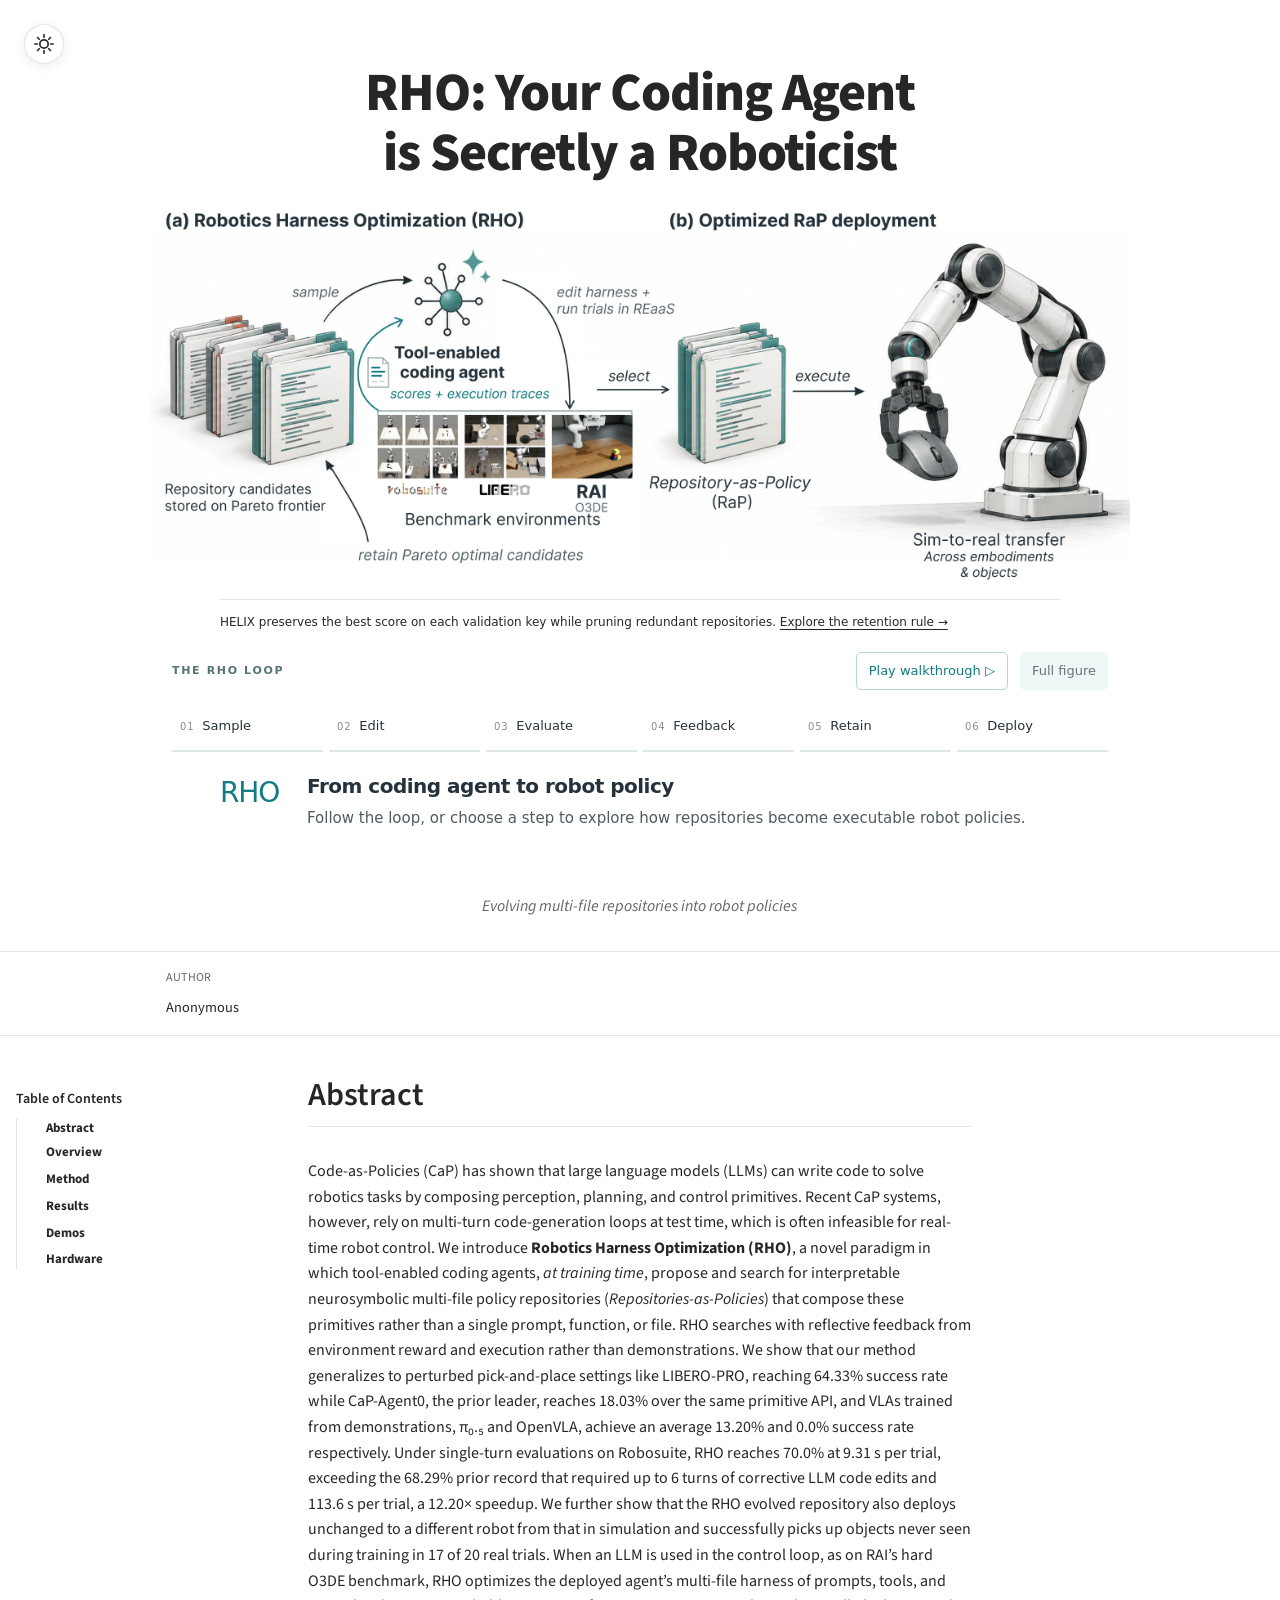
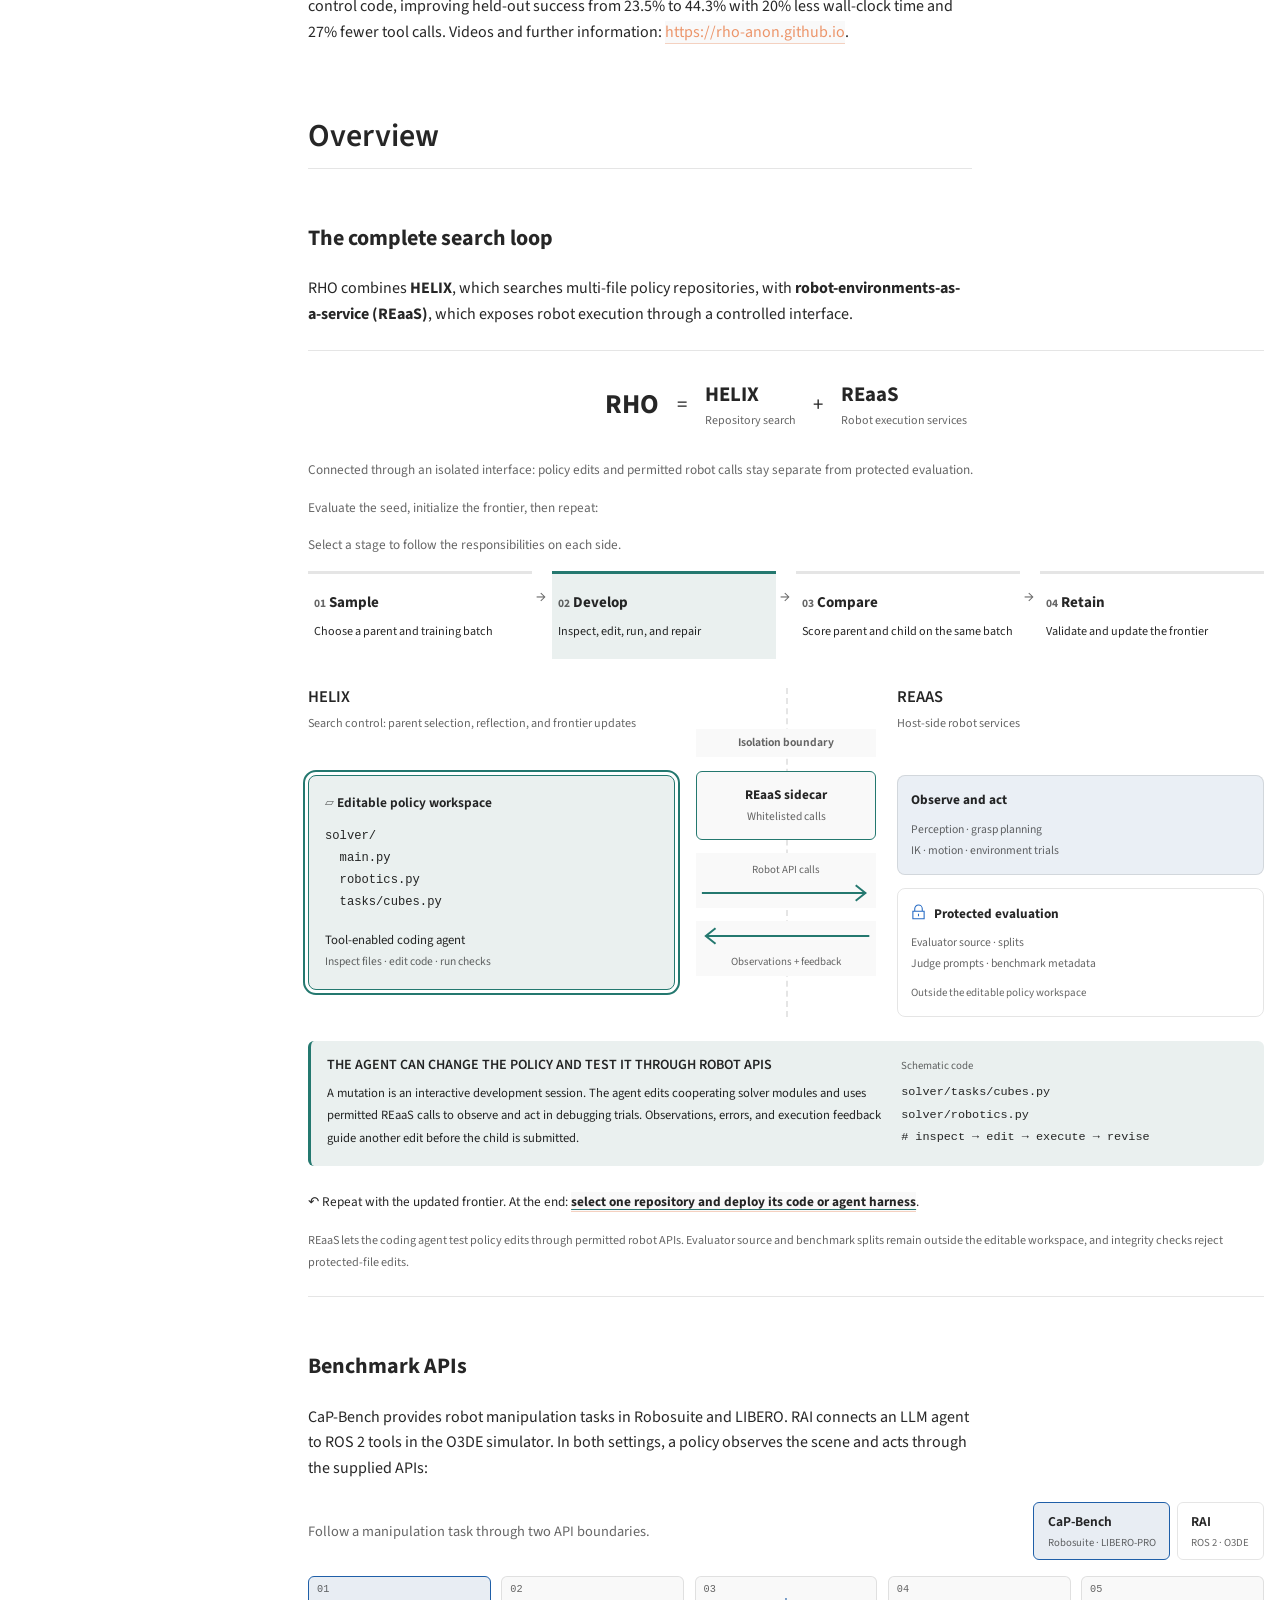
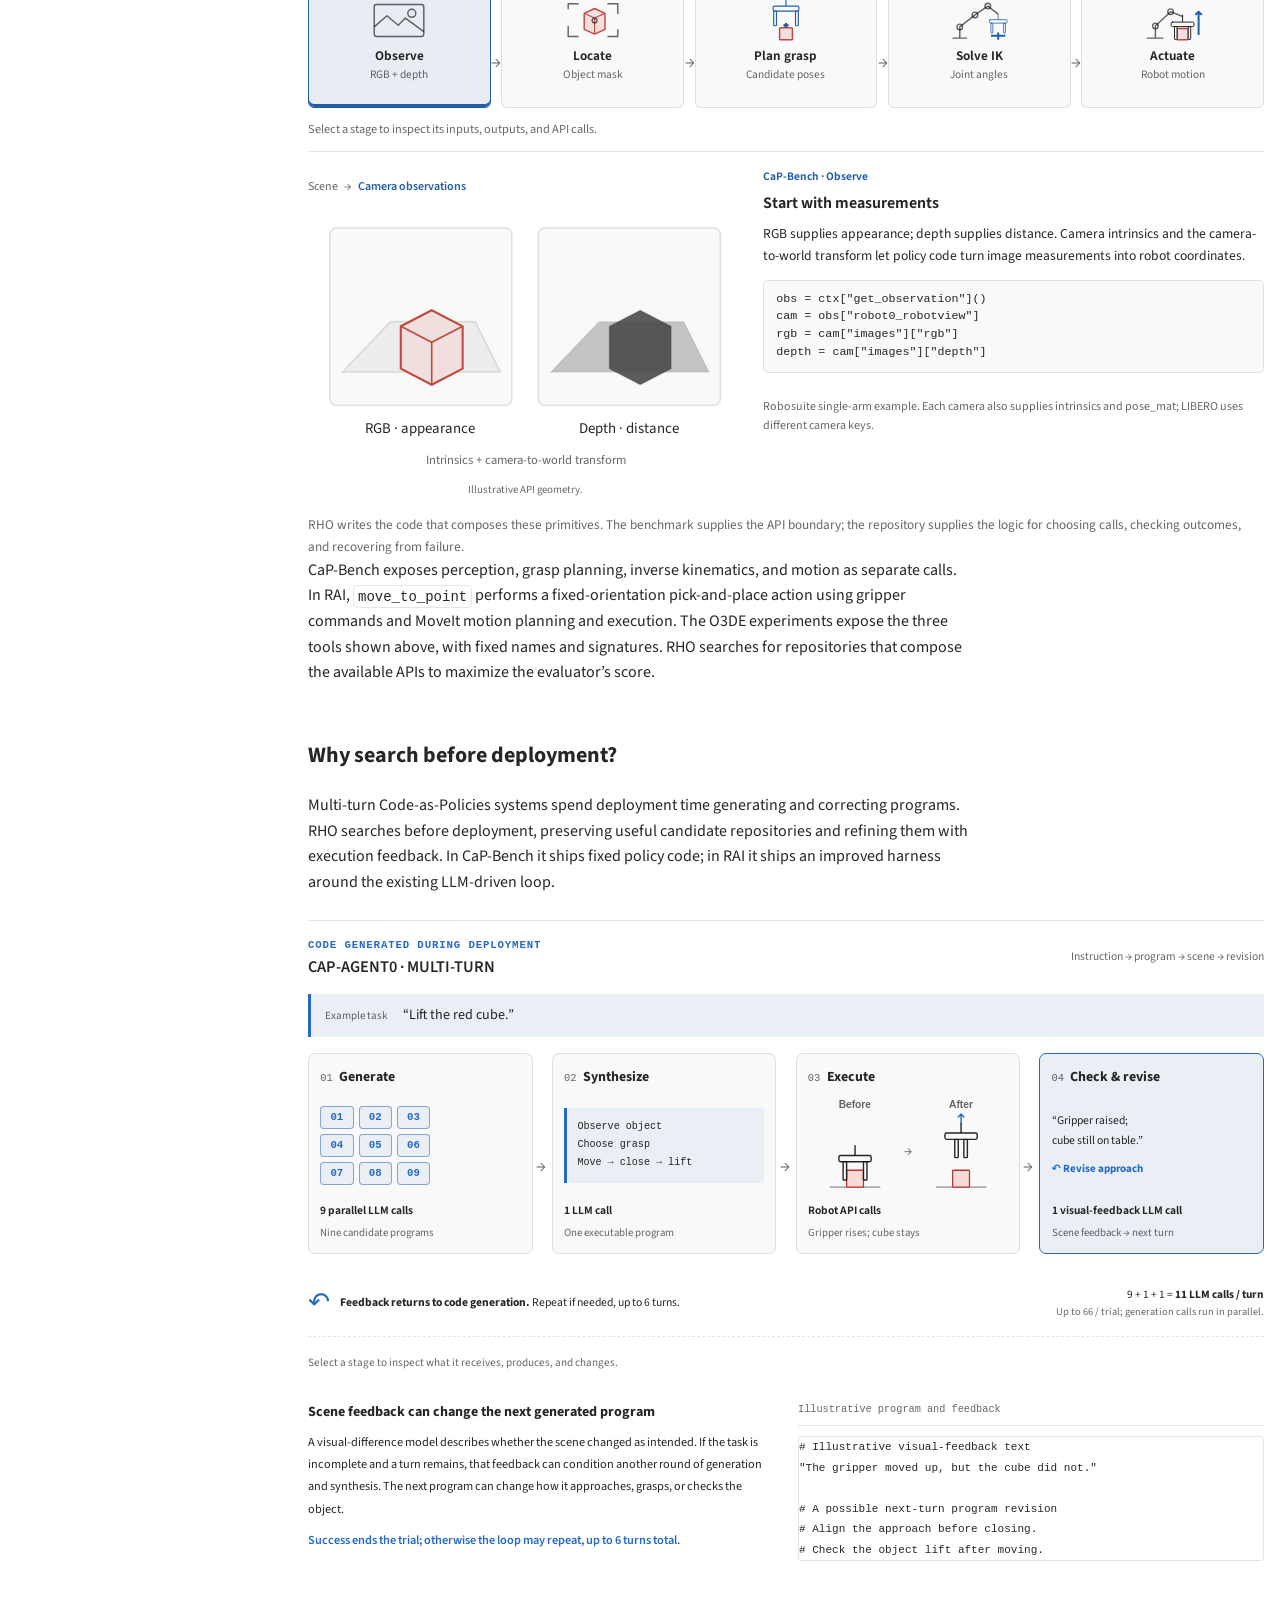
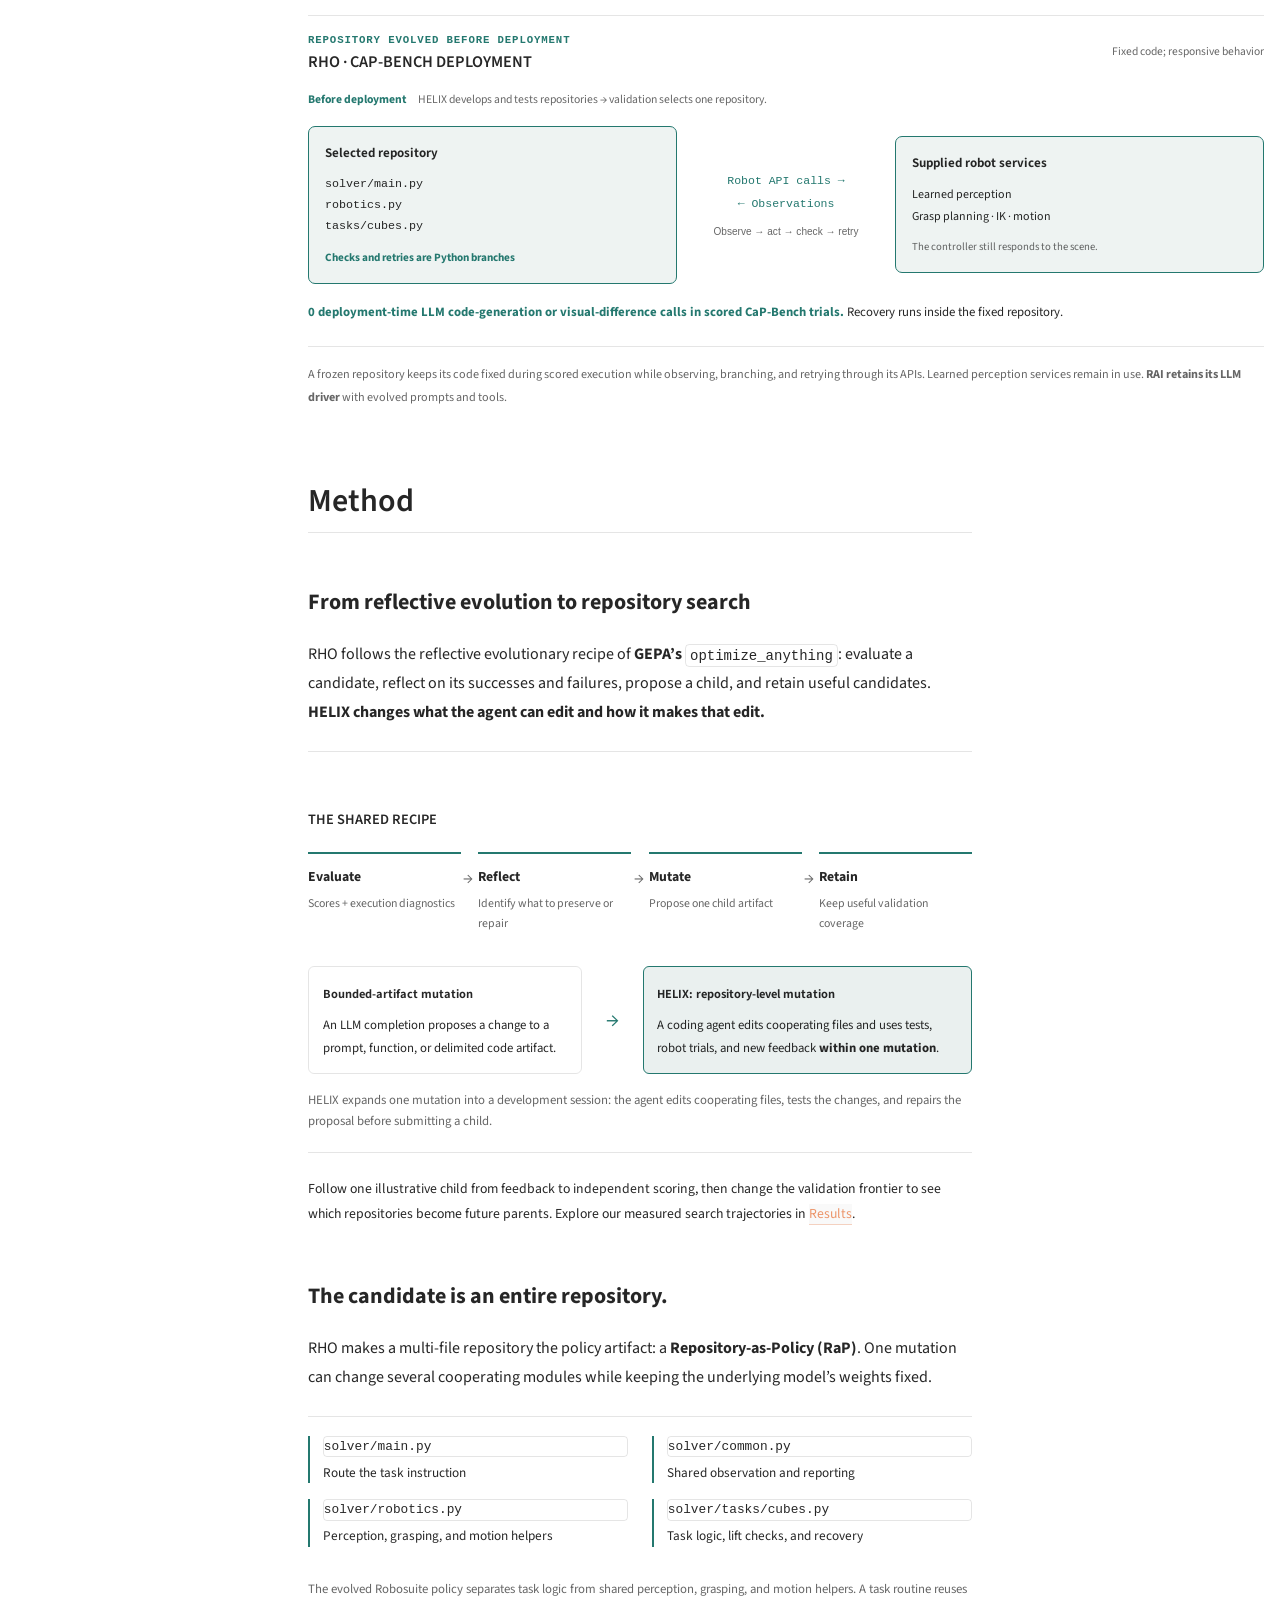
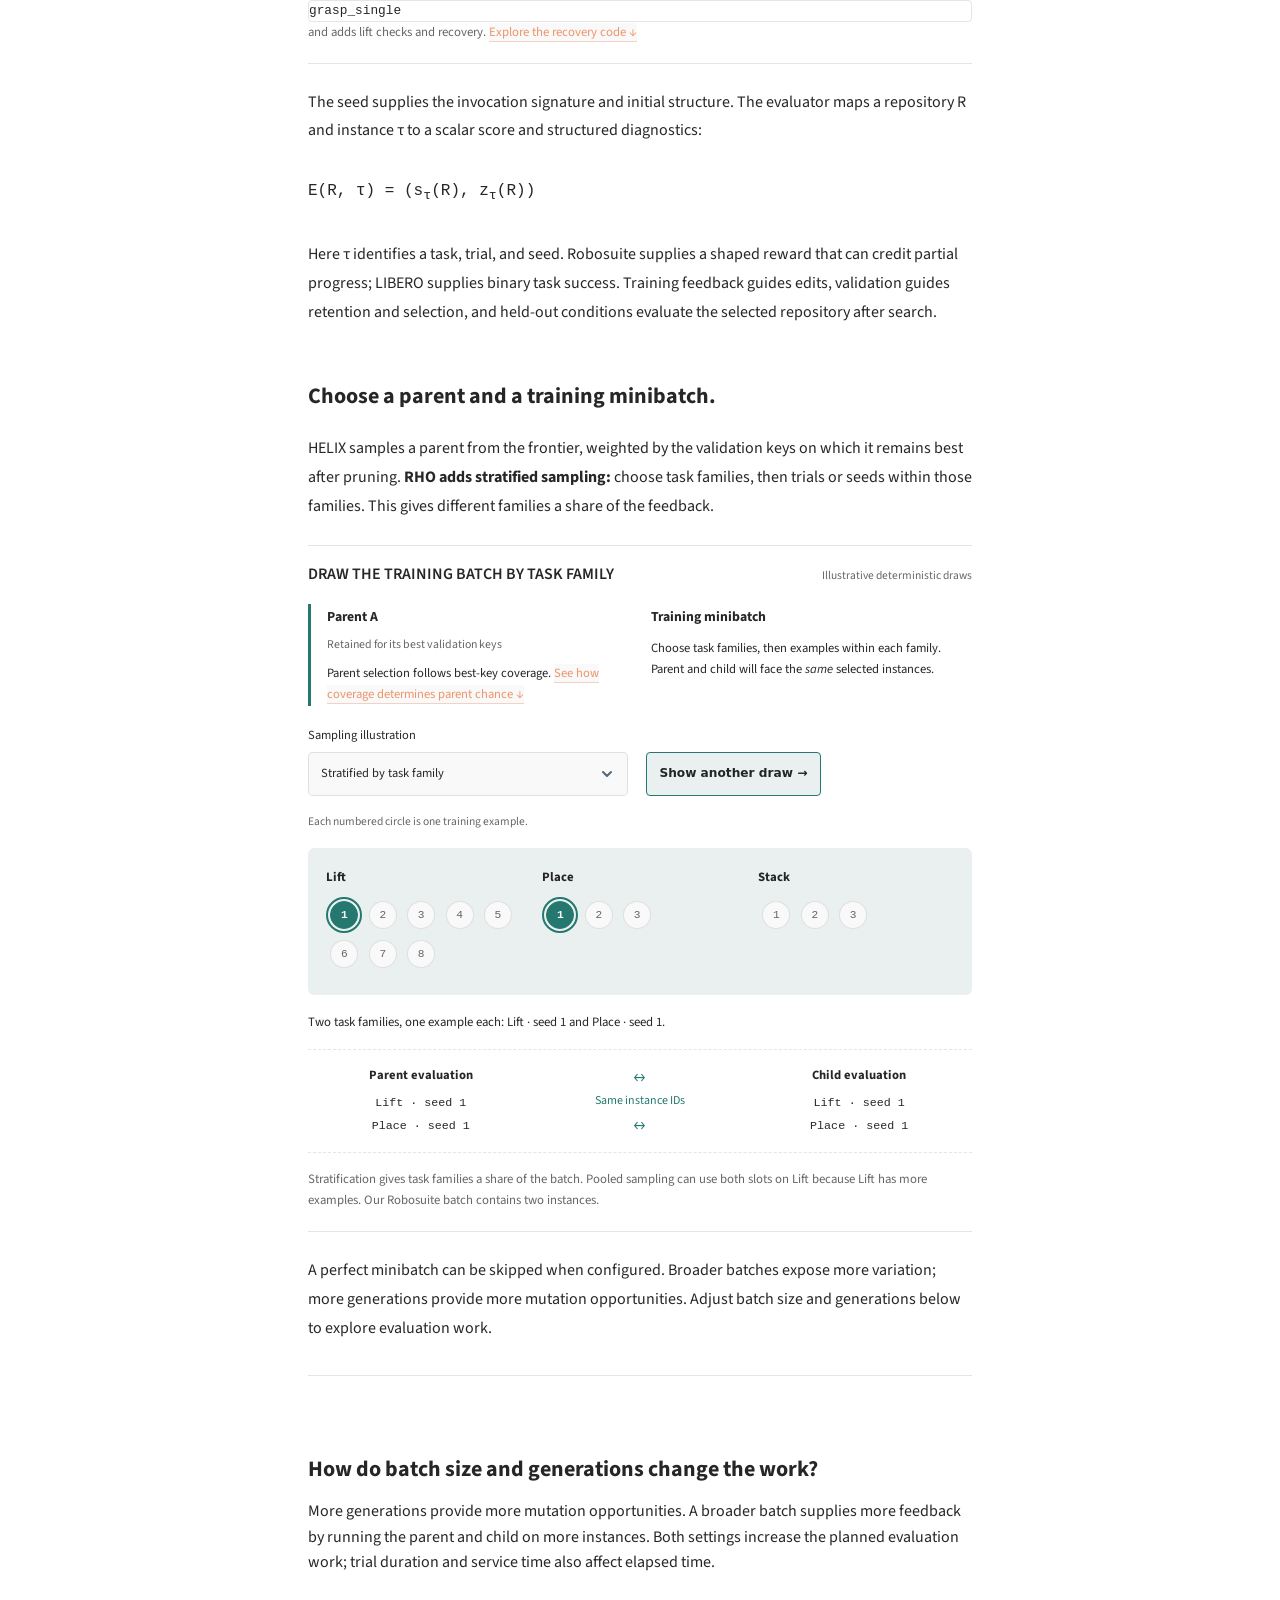
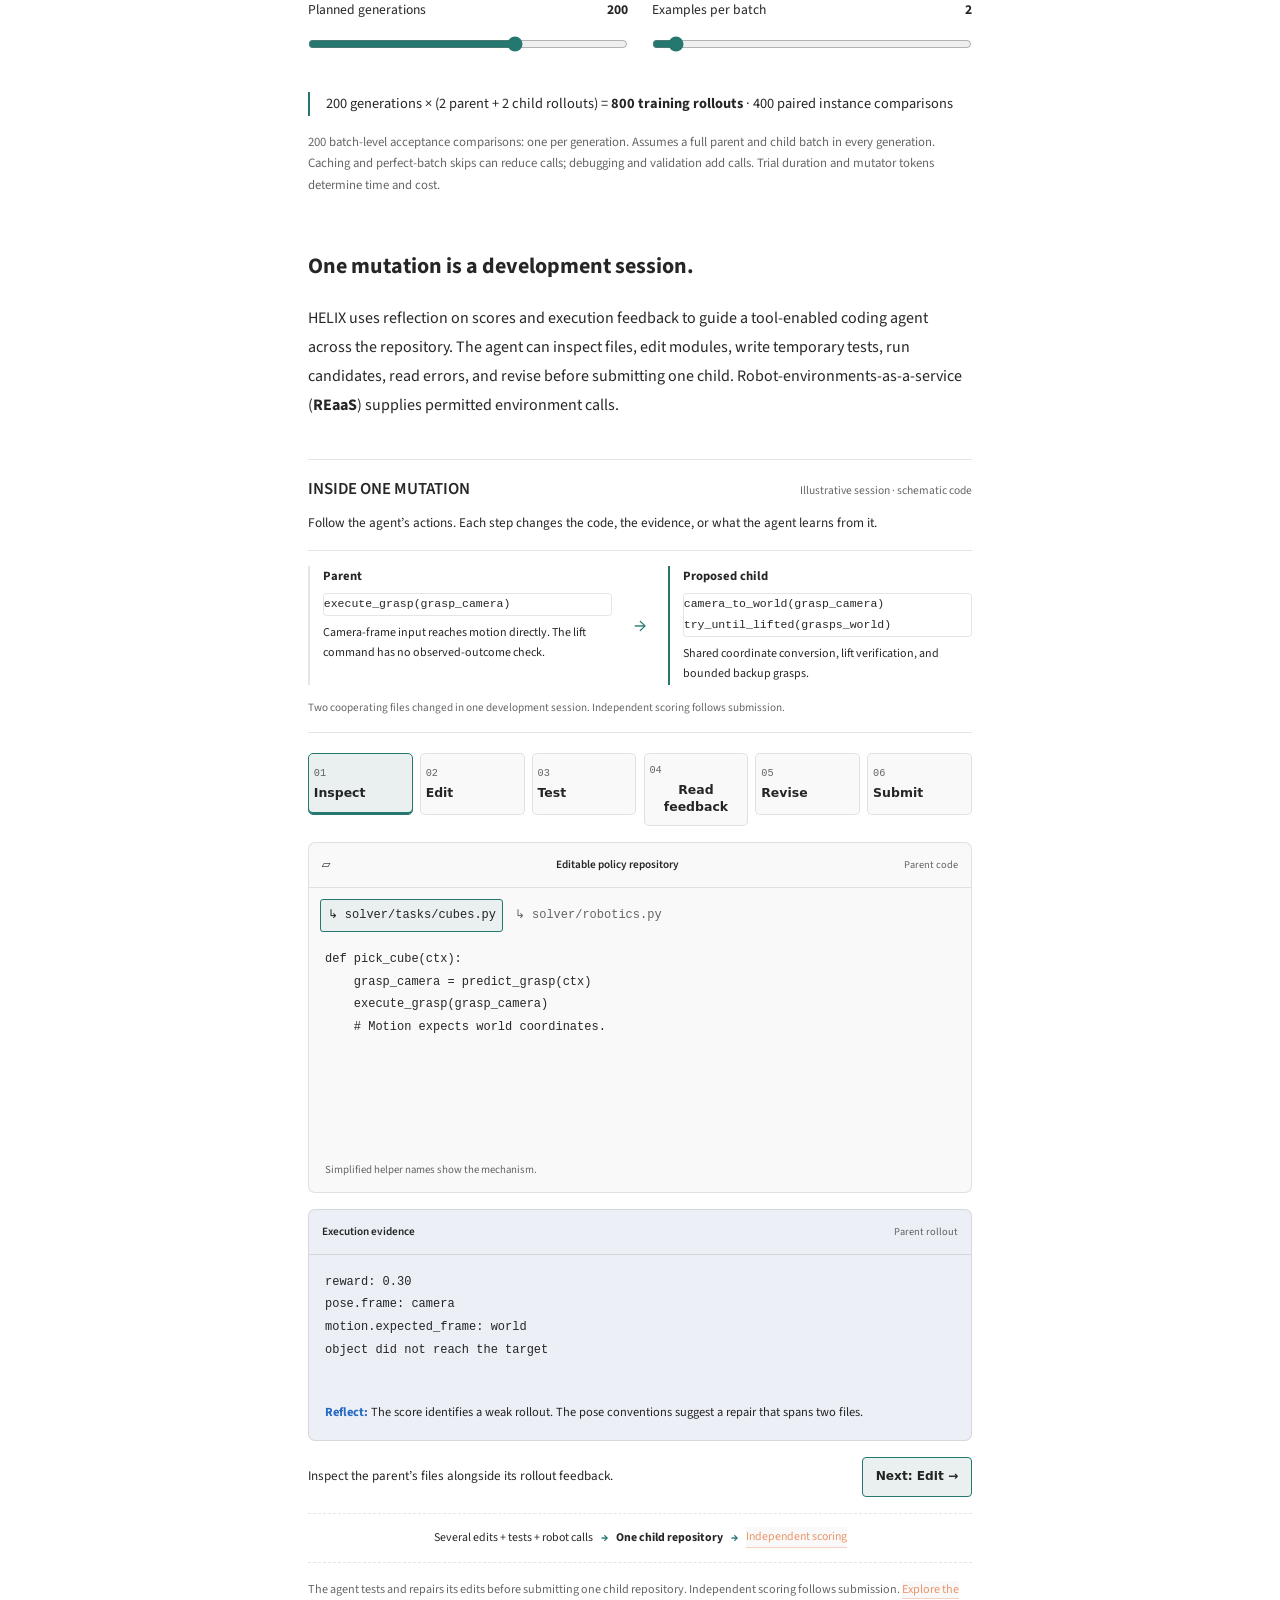
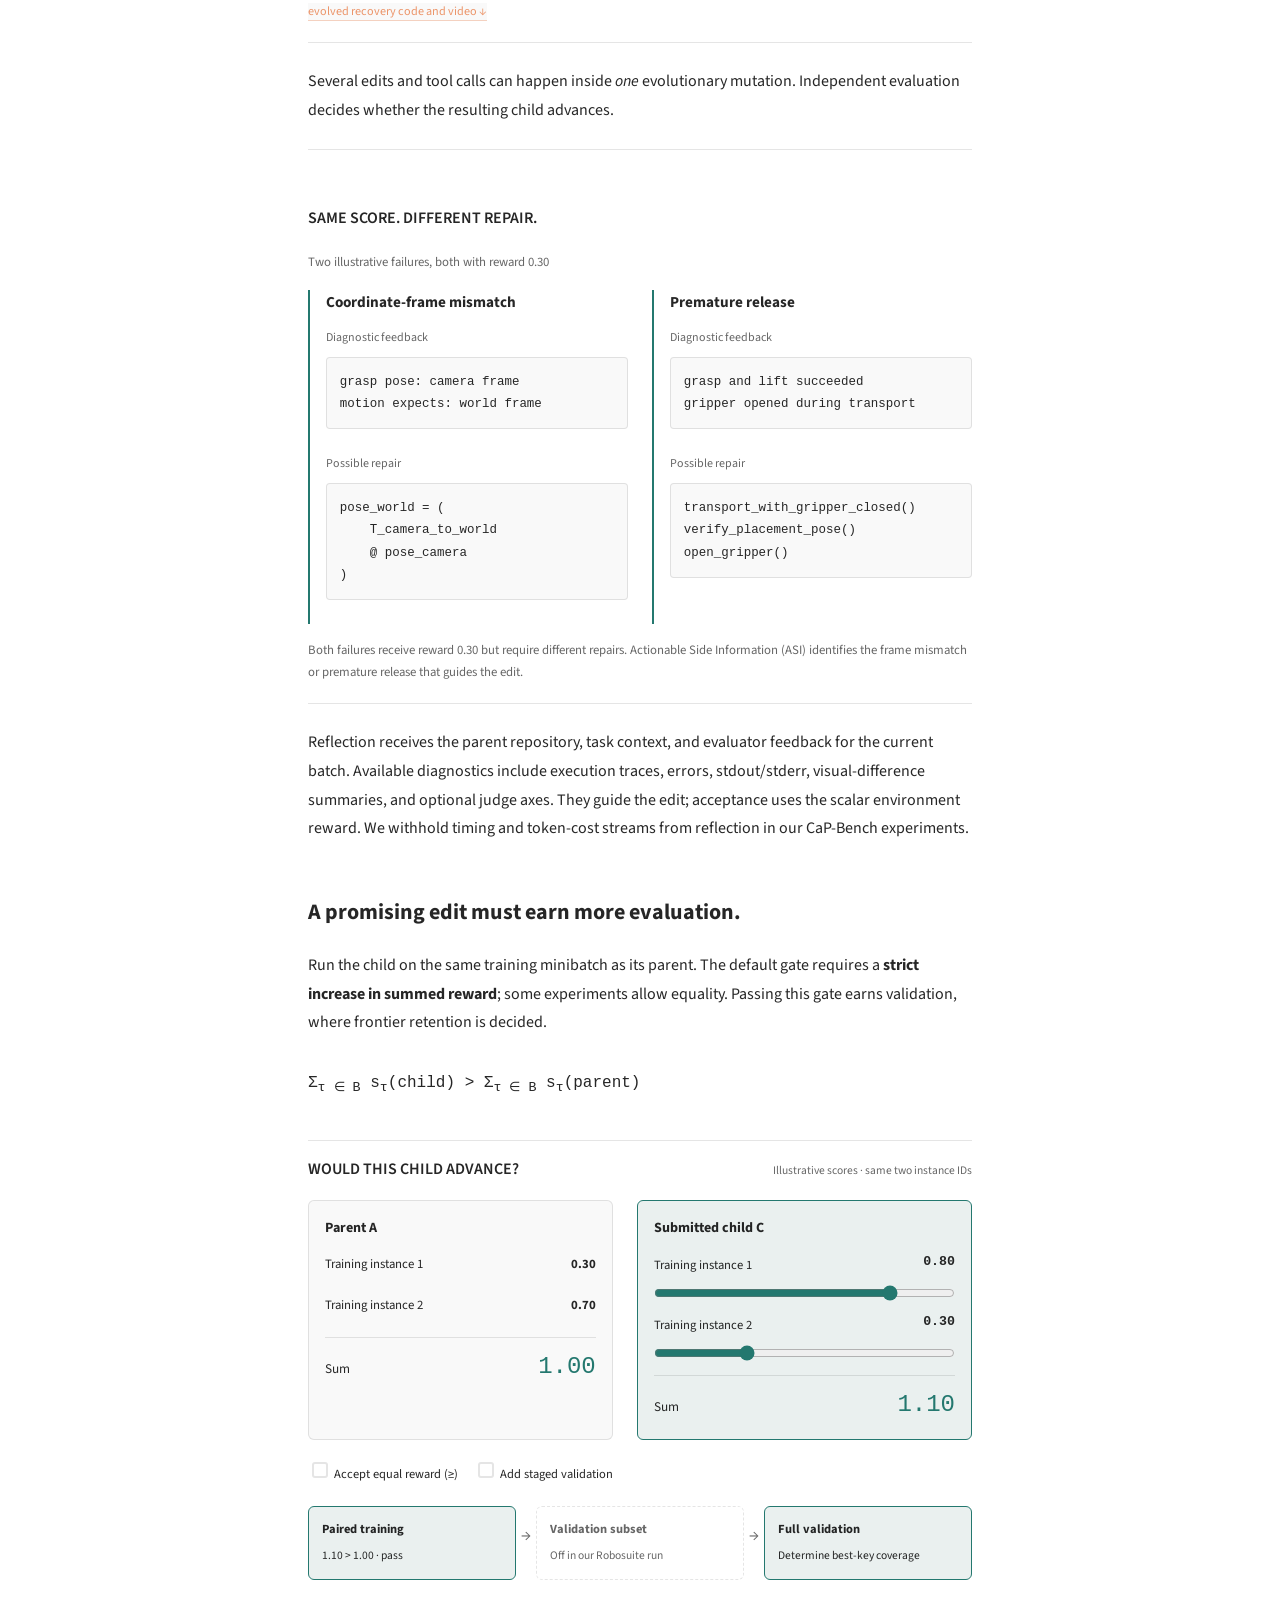
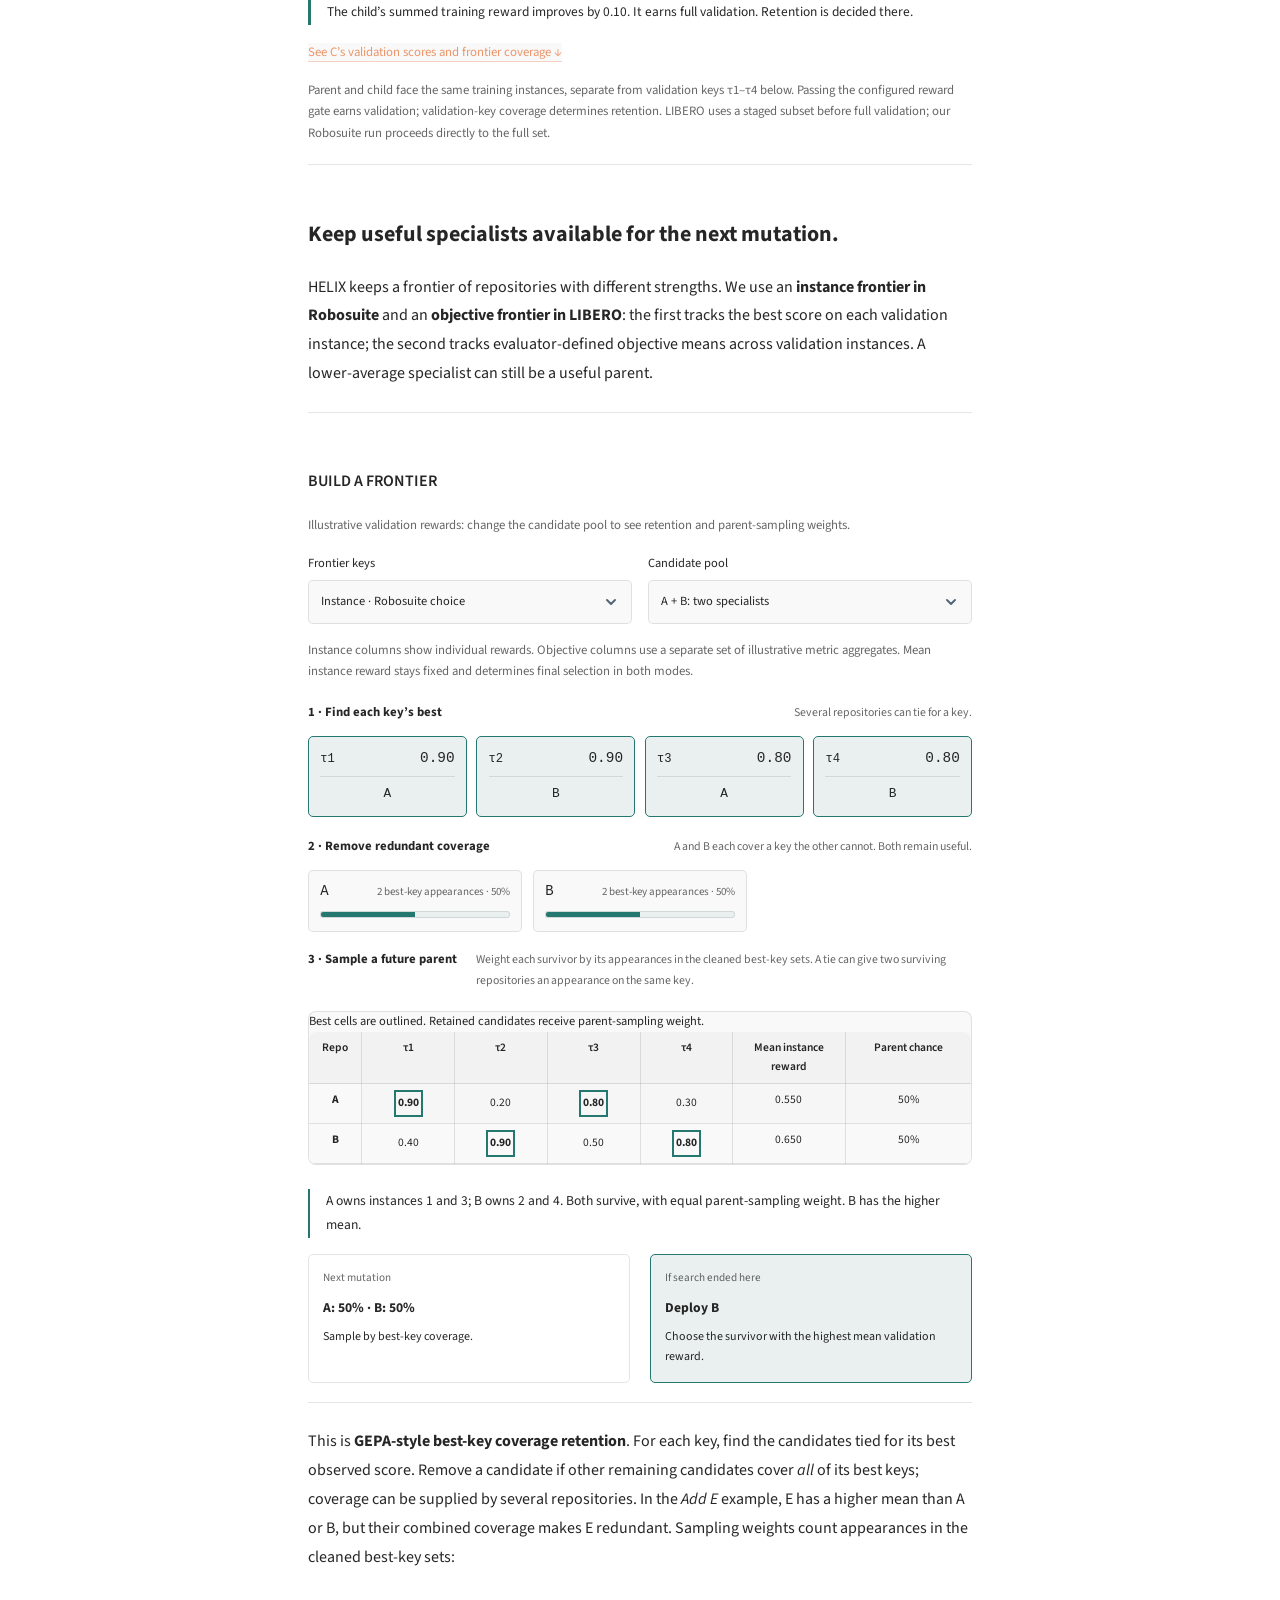
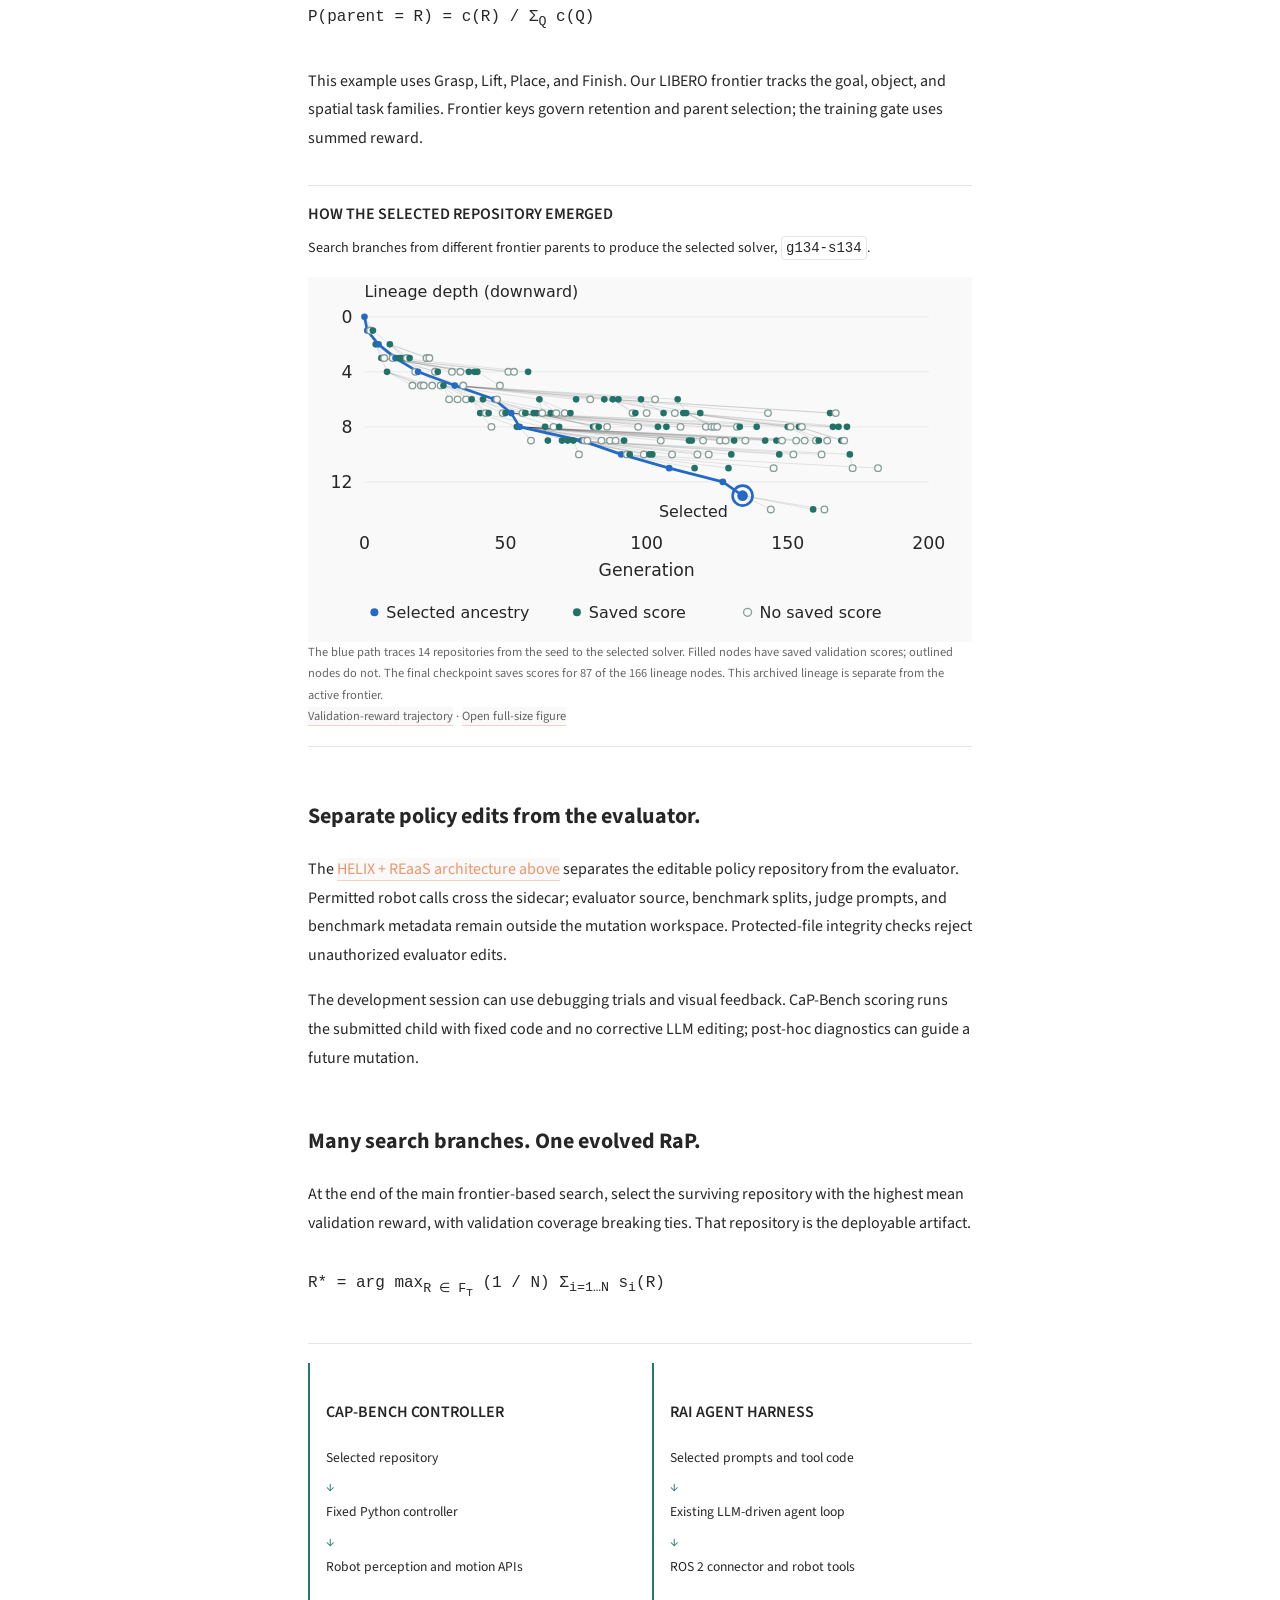
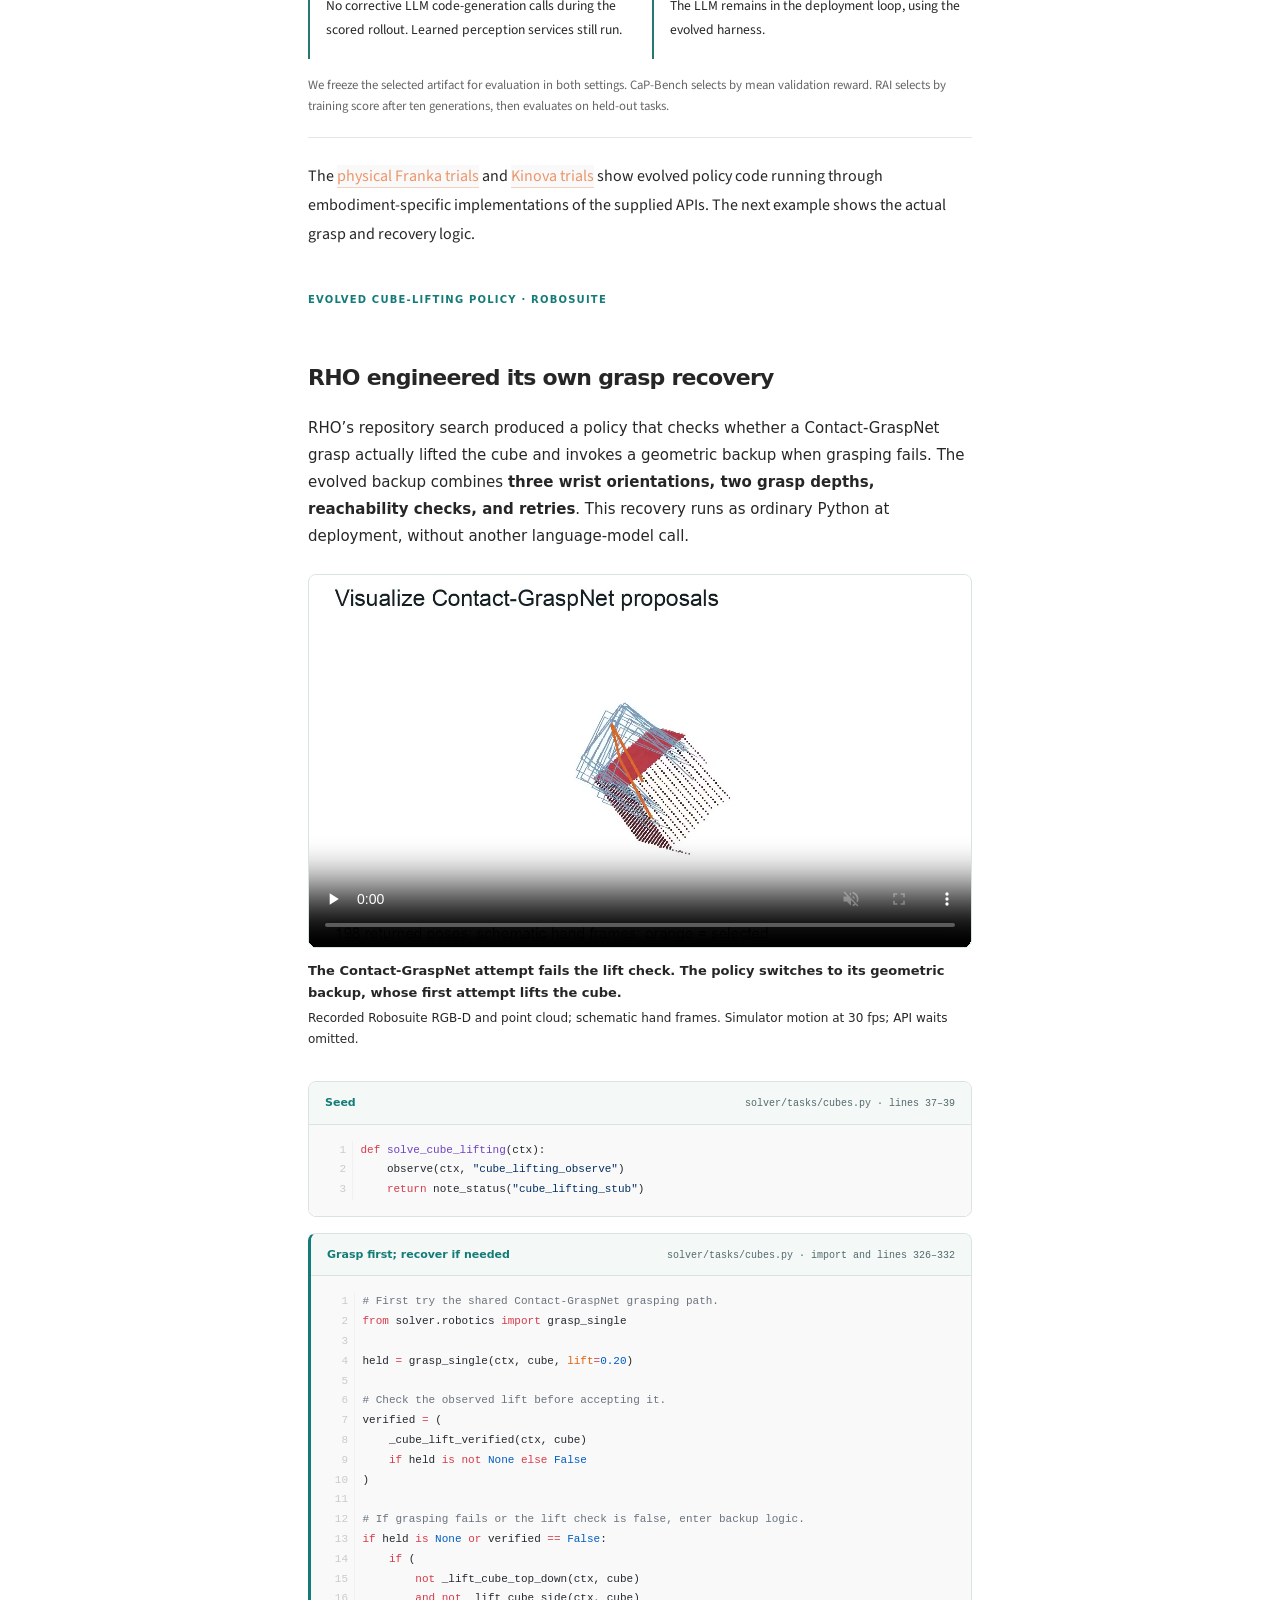
==== commit 6c36dc62: "Polish interactive diagrams and chart annotations" ====
--- a/index.html
+++ b/index.html
@@ -31,8 +31,8 @@
           disconnect() { this._ro.disconnect(); clearTimeout(this._timer); }
         };
       })();
-    </script><script type="module" src="/scripts/color-palettes.js"></script><link rel="stylesheet" href="/_astro/index._M5WFHfc.css"><script type="module" src="/_astro/hoisted.CMt9zny9.js"></script>
-<script type="module" src="/_astro/page.DyOpxeYA.js"></script></head> <body> <button id="theme-toggle" aria-label="Toggle color theme" data-astro-cid-x3pjskd3> <span class="icon-wrapper" data-astro-cid-x3pjskd3> <svg class="icon icon--sun" width="20" height="20" viewBox="0 0 24 24" aria-hidden="true" focusable="false" fill="none" stroke="currentColor" stroke-width="2" stroke-linecap="round" stroke-linejoin="round" data-astro-cid-x3pjskd3> <circle cx="12" cy="12" r="5" data-astro-cid-x3pjskd3></circle> <line x1="12" y1="1" x2="12" y2="4" data-astro-cid-x3pjskd3></line> <line x1="12" y1="20" x2="12" y2="23" data-astro-cid-x3pjskd3></line> <line x1="1" y1="12" x2="4" y2="12" data-astro-cid-x3pjskd3></line> <line x1="20" y1="12" x2="23" y2="12" data-astro-cid-x3pjskd3></line> <line x1="4.22" y1="4.22" x2="6.34" y2="6.34" data-astro-cid-x3pjskd3></line> <line x1="17.66" y1="17.66" x2="19.78" y2="19.78" data-astro-cid-x3pjskd3></line> <line x1="4.22" y1="19.78" x2="6.34" y2="17.66" data-astro-cid-x3pjskd3></line> <line x1="17.66" y1="6.34" x2="19.78" y2="4.22" data-astro-cid-x3pjskd3></line> </svg> <svg class="icon icon--moon" style="opacity:0" width="20" height="20" viewBox="0 0 24 24" aria-hidden="true" focusable="false" fill="none" stroke="currentColor" stroke-width="2" stroke-linecap="round" stroke-linejoin="round" data-astro-cid-x3pjskd3> <path d="M21 12.79A9 9 0 1 1 11.21 3 7 7 0 0 0 21 12.79z" data-astro-cid-x3pjskd3></path> </svg> </span>  </button>  <section class="hero" data-astro-cid-uzw5or4x> <h1 class="hero-title" data-astro-cid-uzw5or4x>RHO: Your Coding Agent is Secretly a Roboticist</h1> <div class="hero-banner" data-astro-cid-uzw5or4x> <rho-walkthrough aria-label="How Robotics Harness Optimization works" data-astro-cid-zdsvjcfn> <div class="walk-stage" data-astro-cid-zdsvjcfn> <img src="/rho-figure.webp" width="2400" height="920" fetchpriority="high" alt="RHO: a coding agent samples and edits repository candidates, evaluates them in Robosuite, LIBERO and RAI, uses scores and execution traces, preserves useful validation-key coverage, and deploys a selected Repository-as-Policy on robots." data-astro-cid-zdsvjcfn> <svg width="0" height="0" aria-hidden="true" style="position:absolute" data-astro-cid-zdsvjcfn><defs data-astro-cid-zdsvjcfn><mask id="rho-base-cutouts" maskUnits="objectBoundingBox" maskContentUnits="objectBoundingBox" data-astro-cid-zdsvjcfn><rect width="1" height="1" fill="white" data-astro-cid-zdsvjcfn></rect><rect x=".01" y=".27826" width=".19833" height=".44348" fill="black" data-astro-cid-zdsvjcfn></rect><rect x=".26667" y=".08478" width=".0825" height=".26304" fill="black" data-astro-cid-zdsvjcfn></rect><rect x=".23167" y=".54783" width=".0825" height=".16957" fill="black" data-astro-cid-zdsvjcfn></rect><rect x=".32083" y=".54783" width=".0825" height=".16957" fill="black" data-astro-cid-zdsvjcfn></rect><rect x=".41" y=".54783" width=".0825" height=".16957" fill="black" data-astro-cid-zdsvjcfn></rect><rect x=".5325" y=".28261" width=".12333" height=".40652" fill="black" data-astro-cid-zdsvjcfn></rect><rect x=".74333" y=".06522" width=".2525" height=".8" fill="black" data-astro-cid-zdsvjcfn></rect></mask></defs></svg> <svg class="walk-parts" viewBox="0 0 1200 460" aria-hidden="true" data-astro-cid-zdsvjcfn> <g class="part part-repos" data-astro-cid-zdsvjcfn><svg x="12" y="128" width="238" height="204" overflow="hidden" data-astro-cid-zdsvjcfn><image href="/rho-figure.webp" x="-12" y="-128" width="1200" height="460" data-astro-cid-zdsvjcfn></image></svg></g> <g class="part part-agent" data-astro-cid-zdsvjcfn><svg x="320" y="39" width="99" height="121" overflow="hidden" data-astro-cid-zdsvjcfn><image href="/rho-figure.webp" x="-320" y="-39" width="1200" height="460" data-astro-cid-zdsvjcfn></image></svg></g> <g class="part part-bench bench-one" data-astro-cid-zdsvjcfn><svg x="278" y="252" width="99" height="78" overflow="hidden" data-astro-cid-zdsvjcfn><image href="/rho-figure.webp" x="-278" y="-252" width="1200" height="460" data-astro-cid-zdsvjcfn></image></svg></g> <g class="part part-bench bench-two" data-astro-cid-zdsvjcfn><svg x="385" y="252" width="99" height="78" overflow="hidden" data-astro-cid-zdsvjcfn><image href="/rho-figure.webp" x="-385" y="-252" width="1200" height="460" data-astro-cid-zdsvjcfn></image></svg></g> <g class="part part-bench bench-three" data-astro-cid-zdsvjcfn><svg x="492" y="252" width="99" height="78" overflow="hidden" data-astro-cid-zdsvjcfn><image href="/rho-figure.webp" x="-492" y="-252" width="1200" height="460" data-astro-cid-zdsvjcfn></image></svg></g> <g class="part part-policy" data-astro-cid-zdsvjcfn><svg x="639" y="130" width="148" height="187" overflow="hidden" data-astro-cid-zdsvjcfn><image href="/rho-figure.webp" x="-639" y="-130" width="1200" height="460" data-astro-cid-zdsvjcfn></image></svg></g> <g class="part part-robot" data-astro-cid-zdsvjcfn><svg x="892" y="30" width="303" height="368" overflow="hidden" data-astro-cid-zdsvjcfn><image href="/rho-figure.webp" x="-892" y="-30" width="1200" height="460" data-astro-cid-zdsvjcfn></image></svg></g> <g class="travelling-repo" data-astro-cid-zdsvjcfn><rect width="27" height="33" rx="3" fill="#fff" stroke="#137c82" stroke-width="1.5" data-astro-cid-zdsvjcfn></rect><path d="M5 9h16M5 14h12M5 19h16M5 24h8" stroke="#137c82" stroke-width="1.5" data-astro-cid-zdsvjcfn></path></g> <g class="agent-rings" fill="none" stroke="#137c82" data-astro-cid-zdsvjcfn><circle cx="369" cy="111" r="23" data-astro-cid-zdsvjcfn></circle><circle cx="369" cy="111" r="32" data-astro-cid-zdsvjcfn></circle></g> <g class="trial-meters" fill="#137c82" data-astro-cid-zdsvjcfn><rect x="278" y="326" width="99" height="4" data-astro-cid-zdsvjcfn></rect><rect x="385" y="326" width="99" height="4" data-astro-cid-zdsvjcfn></rect><rect x="492" y="326" width="99" height="4" data-astro-cid-zdsvjcfn></rect></g> </svg> <svg class="walk-overlay" viewBox="0 0 1200 460" aria-hidden="true" data-astro-cid-zdsvjcfn> <defs data-astro-cid-zdsvjcfn><mask id="rho-focus-mask" data-astro-cid-zdsvjcfn><rect width="1200" height="460" fill="white" data-astro-cid-zdsvjcfn></rect><rect class="focus-window" x="0" y="0" width="1200" height="460" rx="22" fill="black" data-astro-cid-zdsvjcfn></rect></mask></defs> <rect width="1200" height="460" fill="white" opacity=".6" mask="url(#rho-focus-mask)" data-astro-cid-zdsvjcfn></rect> <path class="walk-flow" d="M215 120 C240 77 282 79 316 86" data-astro-cid-zdsvjcfn></path> <circle class="walk-packet" r="4" fill="#137c82" data-astro-cid-zdsvjcfn></circle> </svg> </div> <div class="kinova-stage" hidden data-astro-cid-zdsvjcfn> <div class="kinova-heading" data-astro-cid-zdsvjcfn><strong data-astro-cid-zdsvjcfn>Kinova Gen3 + Franka</strong><span data-astro-cid-zdsvjcfn>Illustrative animation · drag to orbit</span></div> <iframe title="Franka and Kinova Gen3 articulated motion: illustrative animation" data-src="/kinova/index.html?initialCameraPosition=0,-2.6,1.3&initialCameraLookAt=0,0,0.45&initialCameraUp=0,0,1&initialCameraFov=0.55" loading="lazy" referrerpolicy="no-referrer" data-astro-cid-zdsvjcfn></iframe> </div> <p class="frontier-caption" data-astro-cid-zdsvjcfn>HELIX preserves the best score on each validation key while pruning redundant repositories. <a href="#learn-frontier" data-astro-cid-zdsvjcfn>Explore the retention rule <span aria-hidden="true" data-astro-cid-zdsvjcfn>→</span></a></p> <div class="walk-controls" hidden data-astro-cid-zdsvjcfn> <div class="walk-toolbar" data-astro-cid-zdsvjcfn><span class="walk-eyebrow" data-astro-cid-zdsvjcfn>THE RHO LOOP</span><div class="walk-actions" data-astro-cid-zdsvjcfn><button type="button" class="play" aria-label="Play walkthrough" data-astro-cid-zdsvjcfn>Play walkthrough <span aria-hidden="true" data-astro-cid-zdsvjcfn>▷</span></button><button type="button" class="overview" aria-pressed="true" data-astro-cid-zdsvjcfn>Full figure</button></div></div> <div class="walk-steps" role="group" aria-label="Walkthrough steps" data-astro-cid-zdsvjcfn> <button type="button" data-step="0" aria-pressed="false" data-astro-cid-zdsvjcfn><span class="step-number" data-astro-cid-zdsvjcfn>01</span><span data-astro-cid-zdsvjcfn>Sample</span><i aria-hidden="true" data-astro-cid-zdsvjcfn></i></button><button type="button" data-step="1" aria-pressed="false" data-astro-cid-zdsvjcfn><span class="step-number" data-astro-cid-zdsvjcfn>02</span><span data-astro-cid-zdsvjcfn>Edit</span><i aria-hidden="true" data-astro-cid-zdsvjcfn></i></button><button type="button" data-step="2" aria-pressed="false" data-astro-cid-zdsvjcfn><span class="step-number" data-astro-cid-zdsvjcfn>03</span><span data-astro-cid-zdsvjcfn>Evaluate</span><i aria-hidden="true" data-astro-cid-zdsvjcfn></i></button><button type="button" data-step="3" aria-pressed="false" data-astro-cid-zdsvjcfn><span class="step-number" data-astro-cid-zdsvjcfn>04</span><span data-astro-cid-zdsvjcfn>Feedback</span><i aria-hidden="true" data-astro-cid-zdsvjcfn></i></button><button type="button" data-step="4" aria-pressed="false" data-astro-cid-zdsvjcfn><span class="step-number" data-astro-cid-zdsvjcfn>05</span><span data-astro-cid-zdsvjcfn>Retain</span><i aria-hidden="true" data-astro-cid-zdsvjcfn></i></button><button type="button" data-step="5" aria-pressed="false" data-astro-cid-zdsvjcfn><span class="step-number" data-astro-cid-zdsvjcfn>06</span><span data-astro-cid-zdsvjcfn>Deploy</span><i aria-hidden="true" data-astro-cid-zdsvjcfn></i></button> </div> <div class="walk-description" data-astro-cid-zdsvjcfn><span class="walk-counter" aria-hidden="true" data-astro-cid-zdsvjcfn>RHO</span><div data-astro-cid-zdsvjcfn><h2 data-astro-cid-zdsvjcfn>From coding agent to robot policy</h2><p data-astro-cid-zdsvjcfn>Follow the loop, or choose a step to explore how repositories become executable robot policies.</p></div></div> <span class="walk-status" role="status" aria-live="polite" data-astro-cid-zdsvjcfn></span> </div> <script type="application/json" class="walk-data">[["Sample","Start from a retained repository","RHO samples a parent from the retained frontier, weighted by its best validation-key coverage, for the coding agent to improve."],["Edit","Improve the robotics harness","The tool-enabled coding agent edits the repository: code, prompts, and tools can all be part of the harness."],["Evaluate","Run trials in REaaS","Evaluate candidates through REaaS. We use Robosuite, LIBERO, and RAI; trials return scores and execution traces."],["Feedback","Turn execution into feedback","Scores and execution traces return to the coding agent, informing the next revision."],["Retain","Preserve useful validation coverage","Validation identifies each key’s best candidates. Coverage pruning keeps useful specialists and removes redundant repositories; the survivors become parents for future mutations."],["Deploy","Sim-to-real transfer of the evolved RaP","We deploy the RHO-evolved Repository-as-Policy (RaP) on real robots and demonstrate sim-to-real transfer across robot embodiments and to unseen objects."]]</script> </rho-walkthrough>   </div> <p class="hero-desc" data-astro-cid-uzw5or4x>Evolving multi-file repositories into robot policies</p> </section> <script>
+    </script><script type="module" src="/scripts/color-palettes.js"></script><link rel="stylesheet" href="/_astro/index.Be0Lb5iQ.css"><script type="module" src="/_astro/hoisted.DSGXNY7V.js"></script>
+<script type="module" src="/_astro/page.DyOpxeYA.js"></script></head> <body> <button id="theme-toggle" aria-label="Toggle color theme" data-astro-cid-x3pjskd3> <span class="icon-wrapper" data-astro-cid-x3pjskd3> <svg class="icon icon--sun" width="20" height="20" viewBox="0 0 24 24" aria-hidden="true" focusable="false" fill="none" stroke="currentColor" stroke-width="2" stroke-linecap="round" stroke-linejoin="round" data-astro-cid-x3pjskd3> <circle cx="12" cy="12" r="5" data-astro-cid-x3pjskd3></circle> <line x1="12" y1="1" x2="12" y2="4" data-astro-cid-x3pjskd3></line> <line x1="12" y1="20" x2="12" y2="23" data-astro-cid-x3pjskd3></line> <line x1="1" y1="12" x2="4" y2="12" data-astro-cid-x3pjskd3></line> <line x1="20" y1="12" x2="23" y2="12" data-astro-cid-x3pjskd3></line> <line x1="4.22" y1="4.22" x2="6.34" y2="6.34" data-astro-cid-x3pjskd3></line> <line x1="17.66" y1="17.66" x2="19.78" y2="19.78" data-astro-cid-x3pjskd3></line> <line x1="4.22" y1="19.78" x2="6.34" y2="17.66" data-astro-cid-x3pjskd3></line> <line x1="17.66" y1="6.34" x2="19.78" y2="4.22" data-astro-cid-x3pjskd3></line> </svg> <svg class="icon icon--moon" style="opacity:0" width="20" height="20" viewBox="0 0 24 24" aria-hidden="true" focusable="false" fill="none" stroke="currentColor" stroke-width="2" stroke-linecap="round" stroke-linejoin="round" data-astro-cid-x3pjskd3> <path d="M21 12.79A9 9 0 1 1 11.21 3 7 7 0 0 0 21 12.79z" data-astro-cid-x3pjskd3></path> </svg> </span>  </button>  <section class="hero" data-astro-cid-uzw5or4x> <h1 class="hero-title" data-astro-cid-uzw5or4x>RHO: Your Coding Agent is Secretly a Roboticist</h1> <div class="hero-banner" data-astro-cid-uzw5or4x> <rho-walkthrough aria-label="How Robotics Harness Optimization works" data-astro-cid-zdsvjcfn> <div class="walk-stage" data-astro-cid-zdsvjcfn> <div class="walk-canvas" data-astro-cid-zdsvjcfn> <img src="/rho-figure.webp" width="2400" height="920" fetchpriority="high" alt="RHO: a coding agent samples and edits repository candidates, evaluates them in Robosuite, LIBERO and RAI, uses scores and execution traces, preserves useful validation-key coverage, and deploys a selected Repository-as-Policy on robots." data-astro-cid-zdsvjcfn> <svg width="0" height="0" aria-hidden="true" style="position:absolute" data-astro-cid-zdsvjcfn><defs data-astro-cid-zdsvjcfn><mask id="rho-base-cutouts" maskUnits="objectBoundingBox" maskContentUnits="objectBoundingBox" data-astro-cid-zdsvjcfn><rect width="1" height="1" fill="white" data-astro-cid-zdsvjcfn></rect><rect x=".01" y=".27826" width=".19833" height=".44348" fill="black" data-astro-cid-zdsvjcfn></rect><rect x=".26667" y=".08478" width=".0825" height=".26304" fill="black" data-astro-cid-zdsvjcfn></rect><rect x=".23167" y=".54783" width=".0825" height=".16957" fill="black" data-astro-cid-zdsvjcfn></rect><rect x=".32083" y=".54783" width=".0825" height=".16957" fill="black" data-astro-cid-zdsvjcfn></rect><rect x=".41" y=".54783" width=".0825" height=".16957" fill="black" data-astro-cid-zdsvjcfn></rect><rect x=".5325" y=".28261" width=".12333" height=".40652" fill="black" data-astro-cid-zdsvjcfn></rect><rect x=".74333" y=".06522" width=".2525" height=".8" fill="black" data-astro-cid-zdsvjcfn></rect></mask></defs></svg> <svg class="walk-parts" viewBox="0 0 1200 460" aria-hidden="true" data-astro-cid-zdsvjcfn> <g class="part part-repos" data-astro-cid-zdsvjcfn><svg x="12" y="128" width="238" height="204" overflow="hidden" data-astro-cid-zdsvjcfn><image href="/rho-figure.webp" x="-12" y="-128" width="1200" height="460" data-astro-cid-zdsvjcfn></image></svg></g> <g class="part part-agent" data-astro-cid-zdsvjcfn><svg x="320" y="39" width="99" height="121" overflow="hidden" data-astro-cid-zdsvjcfn><image href="/rho-figure.webp" x="-320" y="-39" width="1200" height="460" data-astro-cid-zdsvjcfn></image></svg></g> <g class="part part-bench bench-one" data-astro-cid-zdsvjcfn><svg x="278" y="252" width="99" height="78" overflow="hidden" data-astro-cid-zdsvjcfn><image href="/rho-figure.webp" x="-278" y="-252" width="1200" height="460" data-astro-cid-zdsvjcfn></image></svg></g> <g class="part part-bench bench-two" data-astro-cid-zdsvjcfn><svg x="385" y="252" width="99" height="78" overflow="hidden" data-astro-cid-zdsvjcfn><image href="/rho-figure.webp" x="-385" y="-252" width="1200" height="460" data-astro-cid-zdsvjcfn></image></svg></g> <g class="part part-bench bench-three" data-astro-cid-zdsvjcfn><svg x="492" y="252" width="99" height="78" overflow="hidden" data-astro-cid-zdsvjcfn><image href="/rho-figure.webp" x="-492" y="-252" width="1200" height="460" data-astro-cid-zdsvjcfn></image></svg></g> <g class="part part-policy" data-astro-cid-zdsvjcfn><svg x="639" y="130" width="148" height="187" overflow="hidden" data-astro-cid-zdsvjcfn><image href="/rho-figure.webp" x="-639" y="-130" width="1200" height="460" data-astro-cid-zdsvjcfn></image></svg></g> <g class="part part-robot" data-astro-cid-zdsvjcfn><svg x="892" y="30" width="303" height="368" overflow="hidden" data-astro-cid-zdsvjcfn><image href="/rho-figure.webp" x="-892" y="-30" width="1200" height="460" data-astro-cid-zdsvjcfn></image></svg></g> <g class="travelling-repo" data-astro-cid-zdsvjcfn><rect width="27" height="33" rx="3" fill="#fff" stroke="#137c82" stroke-width="1.5" data-astro-cid-zdsvjcfn></rect><path d="M5 9h16M5 14h12M5 19h16M5 24h8" stroke="#137c82" stroke-width="1.5" data-astro-cid-zdsvjcfn></path></g> <g class="agent-rings" fill="none" stroke="#137c82" data-astro-cid-zdsvjcfn><circle cx="369" cy="111" r="23" data-astro-cid-zdsvjcfn></circle><circle cx="369" cy="111" r="32" data-astro-cid-zdsvjcfn></circle></g> <g class="trial-meters" fill="#137c82" data-astro-cid-zdsvjcfn><rect x="278" y="326" width="99" height="4" data-astro-cid-zdsvjcfn></rect><rect x="385" y="326" width="99" height="4" data-astro-cid-zdsvjcfn></rect><rect x="492" y="326" width="99" height="4" data-astro-cid-zdsvjcfn></rect></g> </svg> <svg class="walk-overlay" viewBox="0 0 1200 460" aria-hidden="true" data-astro-cid-zdsvjcfn> <defs data-astro-cid-zdsvjcfn><mask id="rho-focus-mask" data-astro-cid-zdsvjcfn><rect width="1200" height="460" fill="white" data-astro-cid-zdsvjcfn></rect><rect class="focus-window" x="0" y="0" width="1200" height="460" rx="22" fill="black" data-astro-cid-zdsvjcfn></rect></mask></defs> <path class="walk-mobile-cover" d="M638 135H1200V460H605V315H638Z" fill="white" data-astro-cid-zdsvjcfn></path> <rect width="1200" height="460" fill="white" opacity=".6" mask="url(#rho-focus-mask)" data-astro-cid-zdsvjcfn></rect> <path class="walk-flow" d="M215 120 C240 77 282 79 316 86" data-astro-cid-zdsvjcfn></path> <circle class="walk-packet" r="4" fill="#137c82" data-astro-cid-zdsvjcfn></circle> </svg> </div> </div> <div class="kinova-stage" hidden data-astro-cid-zdsvjcfn> <div class="kinova-heading" data-astro-cid-zdsvjcfn><strong data-astro-cid-zdsvjcfn>Kinova Gen3 + Franka</strong><span data-astro-cid-zdsvjcfn>Illustrative animation · drag to orbit</span></div> <iframe title="Franka and Kinova Gen3 articulated motion: illustrative animation" data-src="/kinova/index.html?initialCameraPosition=0,-2.6,1.3&initialCameraLookAt=0,0,0.45&initialCameraUp=0,0,1&initialCameraFov=0.55" loading="lazy" referrerpolicy="no-referrer" data-astro-cid-zdsvjcfn></iframe> </div> <p class="frontier-caption" data-astro-cid-zdsvjcfn>HELIX preserves the best score on each validation key while pruning redundant repositories. <a href="#learn-frontier" data-astro-cid-zdsvjcfn>Explore the retention rule <span aria-hidden="true" data-astro-cid-zdsvjcfn>→</span></a></p> <div class="walk-controls" hidden data-astro-cid-zdsvjcfn> <div class="walk-toolbar" data-astro-cid-zdsvjcfn><span class="walk-eyebrow" data-astro-cid-zdsvjcfn>THE RHO LOOP</span><div class="walk-actions" data-astro-cid-zdsvjcfn><button type="button" class="play" aria-label="Play walkthrough" data-astro-cid-zdsvjcfn>Play walkthrough <span aria-hidden="true" data-astro-cid-zdsvjcfn>▷</span></button><button type="button" class="overview" aria-pressed="true" data-astro-cid-zdsvjcfn>Full figure</button></div></div> <div class="walk-steps" role="group" aria-label="Walkthrough steps" data-astro-cid-zdsvjcfn> <button type="button" data-step="0" aria-pressed="false" data-astro-cid-zdsvjcfn><span class="step-number" data-astro-cid-zdsvjcfn>01</span><span data-astro-cid-zdsvjcfn>Sample</span><i aria-hidden="true" data-astro-cid-zdsvjcfn></i></button><button type="button" data-step="1" aria-pressed="false" data-astro-cid-zdsvjcfn><span class="step-number" data-astro-cid-zdsvjcfn>02</span><span data-astro-cid-zdsvjcfn>Edit</span><i aria-hidden="true" data-astro-cid-zdsvjcfn></i></button><button type="button" data-step="2" aria-pressed="false" data-astro-cid-zdsvjcfn><span class="step-number" data-astro-cid-zdsvjcfn>03</span><span data-astro-cid-zdsvjcfn>Evaluate</span><i aria-hidden="true" data-astro-cid-zdsvjcfn></i></button><button type="button" data-step="3" aria-pressed="false" data-astro-cid-zdsvjcfn><span class="step-number" data-astro-cid-zdsvjcfn>04</span><span data-astro-cid-zdsvjcfn>Feedback</span><i aria-hidden="true" data-astro-cid-zdsvjcfn></i></button><button type="button" data-step="4" aria-pressed="false" data-astro-cid-zdsvjcfn><span class="step-number" data-astro-cid-zdsvjcfn>05</span><span data-astro-cid-zdsvjcfn>Retain</span><i aria-hidden="true" data-astro-cid-zdsvjcfn></i></button><button type="button" data-step="5" aria-pressed="false" data-astro-cid-zdsvjcfn><span class="step-number" data-astro-cid-zdsvjcfn>06</span><span data-astro-cid-zdsvjcfn>Deploy</span><i aria-hidden="true" data-astro-cid-zdsvjcfn></i></button> </div> <div class="walk-description" data-astro-cid-zdsvjcfn><span class="walk-counter" aria-hidden="true" data-astro-cid-zdsvjcfn>RHO</span><div data-astro-cid-zdsvjcfn><h2 data-astro-cid-zdsvjcfn>From coding agent to robot policy</h2><p data-astro-cid-zdsvjcfn>Follow the loop, or choose a step to explore how repositories become executable robot policies.</p></div></div> <span class="walk-status" role="status" aria-live="polite" data-astro-cid-zdsvjcfn></span> </div> <script type="application/json" class="walk-data">[["Sample","Start from a retained repository","RHO samples a parent from the retained frontier, weighted by its best validation-key coverage, for the coding agent to improve."],["Edit","Improve the robotics harness","The tool-enabled coding agent edits the repository: code, prompts, and tools can all be part of the harness."],["Evaluate","Run trials in REaaS","Evaluate candidates through REaaS. We use Robosuite, LIBERO, and RAI; trials return scores and execution traces."],["Feedback","Turn execution into feedback","Scores and execution traces return to the coding agent, informing the next revision."],["Retain","Preserve useful validation coverage","Validation identifies each key’s best candidates. Coverage pruning keeps useful specialists and removes redundant repositories; the survivors become parents for future mutations."],["Deploy","Sim-to-real transfer of the evolved RaP","We deploy the RHO-evolved Repository-as-Policy (RaP) on real robots and demonstrate sim-to-real transfer across robot embodiments and to unseen objects."]]</script> </rho-walkthrough>   </div> <p class="hero-desc" data-astro-cid-uzw5or4x>Evolving multi-file repositories into robot policies</p> </section> <script>
   (() => {
     const el = document.querySelector(".hero-title");
     if (!el) return;
@@ -893,7 +893,7 @@
 <rho-search-overview class="search-overview" aria-labelledby="complete-search-loop" data-stage="1" data-astro-cid-jlundrj7> <h3 id="complete-search-loop" data-astro-cid-jlundrj7>The complete search loop</h3> <p data-astro-cid-jlundrj7>RHO combines <strong data-astro-cid-jlundrj7>HELIX</strong>, which searches multi-file policy repositories, with <strong data-astro-cid-jlundrj7>robot-environments-as-a-service (REaaS)</strong>, which exposes robot execution through a controlled interface.</p> <div class="wide wide-safe" data-astro-cid-jlundrj7>  <figure class="overview-figure" data-astro-cid-jlundrj7> <div class="factorization" aria-label="RHO combines HELIX and REaaS through an isolated interface" data-astro-cid-jlundrj7><strong data-astro-cid-jlundrj7>RHO</strong><span aria-hidden="true" data-astro-cid-jlundrj7>=</span><span data-astro-cid-jlundrj7><b data-astro-cid-jlundrj7>HELIX</b><small data-astro-cid-jlundrj7>Repository search</small></span><span aria-hidden="true" data-astro-cid-jlundrj7>+</span><span data-astro-cid-jlundrj7><b data-astro-cid-jlundrj7>REaaS</b><small data-astro-cid-jlundrj7>Robot execution services</small></span></div> <p class="overview-start" data-astro-cid-jlundrj7>Connected through an isolated interface: policy edits and permitted robot calls stay separate from protected evaluation.</p> <p class="overview-start" data-astro-cid-jlundrj7>Evaluate the seed, initialize the frontier, then repeat:</p> <p class="overview-start loop-instruction" hidden data-astro-cid-jlundrj7>Select a stage to follow the responsibilities on each side.</p> <ol class="overview-loop" aria-label="Stages in the search loop" data-astro-cid-jlundrj7> <li data-astro-cid-jlundrj7><button type="button" data-loop-stage="0" aria-pressed="false" aria-controls="loop-stage-explanation" disabled data-astro-cid-jlundrj7><strong data-astro-cid-jlundrj7><span class="stage-number" data-astro-cid-jlundrj7>01</span> Sample</strong><span data-astro-cid-jlundrj7>Choose a parent and training batch</span></button></li><li data-astro-cid-jlundrj7><button type="button" data-loop-stage="1" aria-pressed="true" aria-controls="loop-stage-explanation" disabled data-astro-cid-jlundrj7><strong data-astro-cid-jlundrj7><span class="stage-number" data-astro-cid-jlundrj7>02</span> Develop</strong><span data-astro-cid-jlundrj7>Inspect, edit, run, and repair</span></button></li><li data-astro-cid-jlundrj7><button type="button" data-loop-stage="2" aria-pressed="false" aria-controls="loop-stage-explanation" disabled data-astro-cid-jlundrj7><strong data-astro-cid-jlundrj7><span class="stage-number" data-astro-cid-jlundrj7>03</span> Compare</strong><span data-astro-cid-jlundrj7>Score parent and child on the same batch</span></button></li><li data-astro-cid-jlundrj7><button type="button" data-loop-stage="3" aria-pressed="false" aria-controls="loop-stage-explanation" disabled data-astro-cid-jlundrj7><strong data-astro-cid-jlundrj7><span class="stage-number" data-astro-cid-jlundrj7>04</span> Retain</strong><span data-astro-cid-jlundrj7>Validate and update the frontier</span></button></li> </ol> <div class="architecture" data-astro-cid-jlundrj7> <div class="helix-domain" data-astro-cid-jlundrj7> <h4 data-astro-cid-jlundrj7>HELIX</h4> <p class="domain-note" data-astro-cid-jlundrj7>Search control: parent selection, reflection, and frontier updates</p> <div class="editable-workspace" data-astro-cid-jlundrj7><p class="workspace-label" data-astro-cid-jlundrj7><span class="folder-mark" aria-hidden="true" data-astro-cid-jlundrj7>▱</span> Editable policy workspace</p><pre data-astro-cid-jlundrj7>solver/
   main.py
   robotics.py
-  tasks/cubes.py</pre><p data-astro-cid-jlundrj7>Tool-enabled coding agent<br data-astro-cid-jlundrj7><span data-astro-cid-jlundrj7>Inspect files · edit code · run checks</span></p></div> </div> <div class="boundary-crossing" data-astro-cid-jlundrj7> <p class="boundary-label" data-astro-cid-jlundrj7>Isolation boundary</p> <div class="sidecar" data-astro-cid-jlundrj7><strong data-astro-cid-jlundrj7>REaaS sidecar</strong><span data-astro-cid-jlundrj7>Whitelisted calls</span></div> <div class="request-path" data-astro-cid-jlundrj7><span data-astro-cid-jlundrj7>Robot API calls</span><svg viewBox="0 0 180 24" aria-hidden="true" data-astro-cid-jlundrj7><path d="M4 12H172m-10-8 10 8-10 8" data-astro-cid-jlundrj7></path></svg></div> <div class="response-path" data-astro-cid-jlundrj7><svg viewBox="0 0 180 24" aria-hidden="true" data-astro-cid-jlundrj7><path d="M176 12H8m10-8-10 8 10 8" data-astro-cid-jlundrj7></path></svg><span data-astro-cid-jlundrj7>Observations + feedback</span></div> </div> <div class="service-domain" data-astro-cid-jlundrj7> <h4 data-astro-cid-jlundrj7>REaaS</h4><p class="domain-note" data-astro-cid-jlundrj7>Host-side robot services</p> <div class="robot-services" data-astro-cid-jlundrj7><strong data-astro-cid-jlundrj7>Observe and act</strong><span data-astro-cid-jlundrj7>Perception · grasp planning<br data-astro-cid-jlundrj7>IK · motion · environment trials</span></div> <div class="protected-scoring" data-astro-cid-jlundrj7><strong data-astro-cid-jlundrj7><svg viewBox="0 0 24 26" aria-hidden="true" data-astro-cid-jlundrj7><path d="M6 11V7a6 6 0 0 1 12 0v4M3 11h18v12H3zM12 15v4" data-astro-cid-jlundrj7></path></svg> Protected evaluation</strong><span data-astro-cid-jlundrj7>Evaluator source · splits<br data-astro-cid-jlundrj7>Judge prompts · benchmark metadata</span><p data-astro-cid-jlundrj7>Outside the editable policy workspace</p></div> </div> </div> <div class="stage-explanation" id="loop-stage-explanation" aria-live="polite" aria-atomic="true" data-astro-cid-jlundrj7><div data-astro-cid-jlundrj7><h4 data-astro-cid-jlundrj7>The agent can change the policy and test it through robot APIs</h4><p data-astro-cid-jlundrj7>A mutation is an interactive development session. The agent edits cooperating solver modules and uses permitted REaaS calls to observe and act in debugging trials. Observations, errors, and execution feedback guide another edit before the child is submitted.</p></div><div class="stage-code-block" data-astro-cid-jlundrj7><span data-astro-cid-jlundrj7>Schematic code</span><pre class="stage-code" data-astro-cid-jlundrj7>solver/tasks/cubes.py
+  tasks/cubes.py</pre><p data-astro-cid-jlundrj7>Tool-enabled coding agent<br data-astro-cid-jlundrj7><span data-astro-cid-jlundrj7>Inspect files · edit code · run checks</span></p></div> </div> <div class="boundary-crossing" data-astro-cid-jlundrj7> <p class="boundary-label" data-astro-cid-jlundrj7>Isolation boundary</p> <div class="sidecar" data-astro-cid-jlundrj7><strong data-astro-cid-jlundrj7>REaaS sidecar</strong><span data-astro-cid-jlundrj7>Whitelisted calls</span></div> <div class="request-path" data-astro-cid-jlundrj7><span data-astro-cid-jlundrj7>Robot API calls</span><svg class="path-desktop" viewBox="0 0 180 24" aria-hidden="true" data-astro-cid-jlundrj7><path d="M4 12H172m-10-8 10 8-10 8" data-astro-cid-jlundrj7></path></svg><svg class="path-mobile" viewBox="0 0 24 70" aria-hidden="true" data-astro-cid-jlundrj7><path d="M12 4V62m-7-8 7 8 7-8" data-astro-cid-jlundrj7></path></svg></div> <div class="response-path" data-astro-cid-jlundrj7><svg class="path-desktop" viewBox="0 0 180 24" aria-hidden="true" data-astro-cid-jlundrj7><path d="M176 12H8m10-8-10 8 10 8" data-astro-cid-jlundrj7></path></svg><svg class="path-mobile" viewBox="0 0 24 70" aria-hidden="true" data-astro-cid-jlundrj7><path d="M12 66V8m-7 8 7-8 7 8" data-astro-cid-jlundrj7></path></svg><span data-astro-cid-jlundrj7>Observations + feedback</span></div> </div> <div class="service-domain" data-astro-cid-jlundrj7> <h4 data-astro-cid-jlundrj7>REaaS</h4><p class="domain-note" data-astro-cid-jlundrj7>Host-side robot services</p> <div class="robot-services" data-astro-cid-jlundrj7><strong data-astro-cid-jlundrj7>Observe and act</strong><span data-astro-cid-jlundrj7>Perception · grasp planning<br data-astro-cid-jlundrj7>IK · motion · environment trials</span></div> <div class="protected-scoring" data-astro-cid-jlundrj7><strong data-astro-cid-jlundrj7><svg viewBox="0 0 24 26" aria-hidden="true" data-astro-cid-jlundrj7><path d="M6 11V7a6 6 0 0 1 12 0v4M3 11h18v12H3zM12 15v4" data-astro-cid-jlundrj7></path></svg> Protected evaluation</strong><span data-astro-cid-jlundrj7>Evaluator source · splits<br data-astro-cid-jlundrj7>Judge prompts · benchmark metadata</span><p data-astro-cid-jlundrj7>Outside the editable policy workspace</p></div> </div> </div> <div class="stage-explanation" id="loop-stage-explanation" aria-live="polite" aria-atomic="true" data-astro-cid-jlundrj7><div data-astro-cid-jlundrj7><h4 data-astro-cid-jlundrj7>The agent can change the policy and test it through robot APIs</h4><p data-astro-cid-jlundrj7>A mutation is an interactive development session. The agent edits cooperating solver modules and uses permitted REaaS calls to observe and act in debugging trials. Observations, errors, and execution feedback guide another edit before the child is submitted.</p></div><div class="stage-code-block" data-astro-cid-jlundrj7><span data-astro-cid-jlundrj7>Schematic code</span><pre class="stage-code" data-astro-cid-jlundrj7>solver/tasks/cubes.py
 solver/robotics.py
 # inspect → edit → execute → revise</pre></div></div> <p class="overview-deploy" data-astro-cid-jlundrj7><span aria-hidden="true" data-astro-cid-jlundrj7>↶</span> Repeat with the updated frontier. At the end: <a href="#learn-deploy" data-astro-cid-jlundrj7><strong data-astro-cid-jlundrj7>select one repository and deploy its code or agent harness</strong></a>.</p> <figcaption data-astro-cid-jlundrj7>REaaS lets the coding agent test policy edits through permitted robot APIs. Evaluator source and benchmark splits remain outside the editable workspace, and integrity checks reject protected-file edits.</figcaption> <noscript><p data-astro-cid-jlundrj7>The full loop and architecture are shown above. The sections below explain every stage.</p></noscript> </figure>  </div> </rho-search-overview> <script type="application/json" class="loop-learning-data">[{"name":"Sample","summary":"Choose a parent and training batch","title":"The search controller chooses what to improve","body":"HELIX samples a retained repository and a training minibatch. The coding agent receives the parent code and its execution feedback; benchmark splits and evaluator metadata stay outside the editable policy.","code":"parent = sample(frontier)\nbatch = sample_training_instances()"},{"name":"Develop","summary":"Inspect, edit, run, and repair","title":"The agent can change the policy and test it through robot APIs","body":"A mutation is an interactive development session. The agent edits cooperating solver modules and uses permitted REaaS calls to observe and act in debugging trials. Observations, errors, and execution feedback guide another edit before the child is submitted.","code":"solver/tasks/cubes.py\nsolver/robotics.py\n# inspect → edit → execute → revise"},{"name":"Compare","summary":"Score parent and child on the same batch","title":"Independent evaluation scores the submitted child","body":"The evaluator runs parent and child on the same training instances. In the default protocol, a strict reward improvement earns validation. During scored CaP-Bench execution, the policy is fixed: no corrective LLM code edits. Integrity checks reject changes to protected evaluator artifacts.","code":"sum(child_rewards) > sum(parent_rewards)\n# same task / trial / seed IDs"},{"name":"Retain","summary":"Validate and update the frontier","title":"Validation preserves useful specialists","body":"Promoted children receive validation scores. HELIX retains useful coverage of validation keys and updates the parent pool. When search ends, the main protocol selects the surviving repository with the highest validation mean. RAI uses best-by-training selection for its evolved agent harness.","code":"validate(promoted_child)\nupdate_frontier()\n# repeat until the search budget ends"}]</script>  
 <h3 id="benchmark-apis"><a href="#benchmark-apis">Benchmark APIs</a></h3>
@@ -936,10 +936,10 @@
 robotics.py
 tasks/cubes.py</pre><strong data-astro-cid-o2nf6ir4>Checks and retries are Python branches</strong></div> <div class="runtime-crossing" data-astro-cid-o2nf6ir4><span data-astro-cid-o2nf6ir4>Robot API calls →</span><span data-astro-cid-o2nf6ir4>← Observations</span><small data-astro-cid-o2nf6ir4>Observe → act → check → retry</small></div> <div class="runtime-services" data-astro-cid-o2nf6ir4><strong data-astro-cid-o2nf6ir4>Supplied robot services</strong><span data-astro-cid-o2nf6ir4>Learned perception<br data-astro-cid-o2nf6ir4>Grasp planning · IK · motion</span><small data-astro-cid-o2nf6ir4>The controller still responds to the scene.</small></div> </div> <p class="lane-summary" data-astro-cid-o2nf6ir4><strong data-astro-cid-o2nf6ir4>0 deployment-time LLM code-generation or visual-difference calls in scored CaP-Bench trials.</strong> Recovery runs inside the fixed repository.</p> </div> <figcaption data-astro-cid-o2nf6ir4>A frozen repository keeps its code fixed during scored execution while observing, branching, and retrying through its APIs. Learned perception services remain in use. <strong data-astro-cid-o2nf6ir4>RAI retains its LLM driver</strong> with evolved prompts and tools.</figcaption> <noscript><p data-astro-cid-o2nf6ir4>Both deployment paths and the visual-feedback explanation are visible above. Interactive stage inspection requires JavaScript.</p></noscript> </figure> <script type="application/json" class="deployment-learning-data">[{"name":"Generate","detail":"9 parallel LLM calls","output":"Nine candidate programs","title":"Several programs answer the same instruction","body":"Three models at three temperatures produce nine candidate programs concurrently. Each has the task instruction and the supplied primitive API. The synthesizer combines these alternatives into one program before robot execution.","code":"# Illustrative fragment from proposal 01 / 09\n# Given a world-frame target pose:\njoints = ctx[\"solve_ik\"](\n    position, quaternion_wxyz\n)\nctx[\"open_gripper\"]()\nctx[\"move_to_joints\"](joints)\nctx[\"close_gripper\"]()\n# Other proposals can change approach and checks.","consequence":"Output: nine candidate programs for synthesis."},{"name":"Synthesize","detail":"1 LLM call","output":"One executable program","title":"A synthesis call turns the alternatives into one program","body":"The synthesizer receives the candidate programs and produces the code to execute. Perception and robot motion still happen through the benchmark’s supplied APIs.","code":"poses, scores = ctx[\"plan_grasp\"](...)\nq = ctx[\"solve_ik\"](...)\nctx[\"open_gripper\"]()\nctx[\"move_to_joints\"](q)\nctx[\"close_gripper\"]()\n# Command the lift.","consequence":"Output: a program whose physical outcome has not yet been observed."},{"name":"Execute","detail":"Robot API calls","output":"Gripper rises; cube stays","title":"Run code, then distinguish execution from task success","body":"The program makes perception and actuation calls. A motion command can complete while the object remains on the table. The next stage compares the physical scene with the intended outcome.","code":"# Illustrative execution / scene contrast\nMotion commands: completed\nGripper: raised\nTarget cube: still on the table","consequence":"The code ran; the intended lift did not happen in this schematic example."},{"name":"Check & revise","detail":"1 visual-feedback LLM call","output":"Scene feedback → next turn","title":"Scene feedback can change the next generated program","body":"A visual-difference model describes whether the scene changed as intended. If the task is incomplete and a turn remains, that feedback can condition another round of generation and synthesis. The next program can change how it approaches, grasps, or checks the object.","code":"# Illustrative visual-feedback text\n\"The gripper moved up, but the cube did not.\"\n\n# A possible next-turn program revision\n# Align the approach before closing.\n# Check the object lift after moving.","consequence":"Success ends the trial; otherwise the loop may repeat, up to 6 turns total."}]</script>   </div>
 <h2 id="method"><a href="#method">Method</a></h2>
-<rho-method data-astro-cid-wpd4hfkb> <div class="recipe-intro" data-astro-cid-wpd4hfkb> <h3 id="reflective-evolution-recipe" data-astro-cid-wpd4hfkb>From reflective evolution to repository search</h3> <p data-astro-cid-wpd4hfkb>RHO follows the reflective evolutionary recipe of <strong data-astro-cid-wpd4hfkb>GEPA’s <code data-astro-cid-wpd4hfkb>optimize_anything</code></strong>: evaluate a candidate, reflect on its successes and failures, propose a child, and retain useful candidates. <strong data-astro-cid-wpd4hfkb>HELIX changes what the agent can edit and how it makes that edit.</strong></p> <figure class="recipe-figure" aria-labelledby="recipe-figure-title" data-astro-cid-wpd4hfkb> <h4 id="recipe-figure-title" data-astro-cid-wpd4hfkb>The shared recipe</h4> <ol class="reflective-recipe" data-astro-cid-wpd4hfkb><li data-astro-cid-wpd4hfkb><strong data-astro-cid-wpd4hfkb>Evaluate</strong><span data-astro-cid-wpd4hfkb>Scores + execution diagnostics</span></li><li data-astro-cid-wpd4hfkb><strong data-astro-cid-wpd4hfkb>Reflect</strong><span data-astro-cid-wpd4hfkb>Identify what to preserve or repair</span></li><li data-astro-cid-wpd4hfkb><strong data-astro-cid-wpd4hfkb>Mutate</strong><span data-astro-cid-wpd4hfkb>Propose one child artifact</span></li><li data-astro-cid-wpd4hfkb><strong data-astro-cid-wpd4hfkb>Retain</strong><span data-astro-cid-wpd4hfkb>Keep useful validation coverage</span></li></ol> <div class="mutation-extension" data-astro-cid-wpd4hfkb><div data-astro-cid-wpd4hfkb><span class="extension-label" data-astro-cid-wpd4hfkb>Bounded-artifact mutation</span><p data-astro-cid-wpd4hfkb>An LLM completion proposes a change to a prompt, function, or delimited code artifact.</p></div><span class="extension-arrow" aria-hidden="true" data-astro-cid-wpd4hfkb>→</span><div class="helix-extension" data-astro-cid-wpd4hfkb><span class="extension-label" data-astro-cid-wpd4hfkb>HELIX: repository-level mutation</span><p data-astro-cid-wpd4hfkb>A coding agent edits cooperating files and uses tests, robot trials, and new feedback <strong data-astro-cid-wpd4hfkb>within one mutation</strong>.</p></div></div> <figcaption data-astro-cid-wpd4hfkb>HELIX expands one mutation into a development session: the agent edits cooperating files, tests the changes, and repairs the proposal before submitting a child.</figcaption> </figure> <p class="lesson-premise" data-astro-cid-wpd4hfkb>Follow one illustrative child from feedback to independent scoring, then change the validation frontier to see which repositories become future parents. Explore our measured search trajectories in <a href="#search-progress-results" data-astro-cid-wpd4hfkb>Results</a>.</p> </div> <section id="learn-repository" data-astro-cid-wpd4hfkb> <h3 data-astro-cid-wpd4hfkb>The candidate is an entire repository.</h3> <p data-astro-cid-wpd4hfkb>RHO makes a multi-file repository the policy artifact: a <strong data-astro-cid-wpd4hfkb>Repository-as-Policy (RaP)</strong>. One mutation can change several cooperating modules while keeping the underlying model’s weights fixed.</p> <figure class="repository-map" data-astro-cid-wpd4hfkb> <div data-astro-cid-wpd4hfkb><code data-astro-cid-wpd4hfkb>solver/main.py</code><span data-astro-cid-wpd4hfkb>Route the task instruction</span></div> <div data-astro-cid-wpd4hfkb><code data-astro-cid-wpd4hfkb>solver/common.py</code><span data-astro-cid-wpd4hfkb>Shared observation and reporting</span></div> <div data-astro-cid-wpd4hfkb><code data-astro-cid-wpd4hfkb>solver/robotics.py</code><span data-astro-cid-wpd4hfkb>Perception, grasping, and motion helpers</span></div> <div data-astro-cid-wpd4hfkb><code data-astro-cid-wpd4hfkb>solver/tasks/cubes.py</code><span data-astro-cid-wpd4hfkb>Task logic, lift checks, and recovery</span></div> <figcaption data-astro-cid-wpd4hfkb>The evolved Robosuite policy separates task logic from shared perception, grasping, and motion helpers. A task routine reuses <code data-astro-cid-wpd4hfkb>grasp_single</code> and adds lift checks and recovery. <a href="#evolved-code-title" data-astro-cid-wpd4hfkb>Explore the recovery code ↓</a></figcaption> </figure> <p data-astro-cid-wpd4hfkb>The seed supplies the invocation signature and initial structure. The evaluator maps a repository R and instance τ to a scalar score and structured diagnostics:</p> <div class="equation" data-astro-cid-wpd4hfkb>E(R, τ) = (s<sub data-astro-cid-wpd4hfkb>τ</sub>(R), z<sub data-astro-cid-wpd4hfkb>τ</sub>(R))</div> <p data-astro-cid-wpd4hfkb>Here τ identifies a task, trial, and seed. Robosuite supplies a shaped reward that can credit partial progress; LIBERO supplies binary task success. Training feedback guides edits, validation guides retention and selection, and held-out conditions evaluate the selected repository after search.</p> </section> <section id="learn-sampling" data-astro-cid-wpd4hfkb> <h3 data-astro-cid-wpd4hfkb>Choose a parent and a training minibatch.</h3> <p data-astro-cid-wpd4hfkb>HELIX samples a parent from the frontier, weighted by the validation keys on which it remains best after pruning. <strong data-astro-cid-wpd4hfkb>RHO adds stratified sampling:</strong> choose task families, then trials or seeds within those families. This gives different families a share of the feedback.</p> <figure class="sampling-example" aria-labelledby="sampling-example-title" data-astro-cid-wpd4hfkb> <div class="example-heading" data-astro-cid-wpd4hfkb><h4 id="sampling-example-title" data-astro-cid-wpd4hfkb>Draw the training batch by task family</h4><span data-astro-cid-wpd4hfkb>Illustrative deterministic draws</span></div> <div class="sample-context" data-astro-cid-wpd4hfkb><div class="sample-parent" data-astro-cid-wpd4hfkb><strong data-astro-cid-wpd4hfkb>Parent A</strong><span data-astro-cid-wpd4hfkb>Retained for its best validation keys</span><p data-astro-cid-wpd4hfkb>Parent selection follows best-key coverage. <a href="#learn-frontier" data-astro-cid-wpd4hfkb>See how coverage determines parent chance ↓</a></p></div><div class="sampling-explanation" data-astro-cid-wpd4hfkb><strong data-astro-cid-wpd4hfkb>Training minibatch</strong><p data-astro-cid-wpd4hfkb>Choose task families, then examples within each family. Parent and child will face the <em data-astro-cid-wpd4hfkb>same</em> selected instances.</p></div></div> <div class="controls sampler-controls" data-astro-cid-wpd4hfkb><label data-astro-cid-wpd4hfkb>Sampling illustration <select class="sampler-mode" disabled data-astro-cid-wpd4hfkb><option value="stratified" data-astro-cid-wpd4hfkb>Stratified by task family</option><option value="flat" data-astro-cid-wpd4hfkb>Pooled instance sampling</option></select></label><button type="button" class="draw-batch" disabled data-astro-cid-wpd4hfkb>Show another draw <span aria-hidden="true" data-astro-cid-wpd4hfkb>→</span></button></div> <p class="sample-legend" data-astro-cid-wpd4hfkb>Each numbered circle is one training example.</p> <div class="task-buckets" aria-label="Toy training examples" data-astro-cid-wpd4hfkb><div data-astro-cid-wpd4hfkb><h5 data-astro-cid-wpd4hfkb>Lift</h5><div class="seed-list" data-astro-cid-wpd4hfkb><span data-seed="0-0" class="picked" data-astro-cid-wpd4hfkb><span class="sr-only" data-astro-cid-wpd4hfkb>Lift seed </span>1</span><span data-seed="0-1" data-astro-cid-wpd4hfkb><span class="sr-only" data-astro-cid-wpd4hfkb>Lift seed </span>2</span><span data-seed="0-2" data-astro-cid-wpd4hfkb><span class="sr-only" data-astro-cid-wpd4hfkb>Lift seed </span>3</span><span data-seed="0-3" data-astro-cid-wpd4hfkb><span class="sr-only" data-astro-cid-wpd4hfkb>Lift seed </span>4</span><span data-seed="0-4" data-astro-cid-wpd4hfkb><span class="sr-only" data-astro-cid-wpd4hfkb>Lift seed </span>5</span><span data-seed="0-5" data-astro-cid-wpd4hfkb><span class="sr-only" data-astro-cid-wpd4hfkb>Lift seed </span>6</span><span data-seed="0-6" data-astro-cid-wpd4hfkb><span class="sr-only" data-astro-cid-wpd4hfkb>Lift seed </span>7</span><span data-seed="0-7" data-astro-cid-wpd4hfkb><span class="sr-only" data-astro-cid-wpd4hfkb>Lift seed </span>8</span></div></div><div data-astro-cid-wpd4hfkb><h5 data-astro-cid-wpd4hfkb>Place</h5><div class="seed-list" data-astro-cid-wpd4hfkb><span data-seed="1-0" class="picked" data-astro-cid-wpd4hfkb><span class="sr-only" data-astro-cid-wpd4hfkb>Place seed </span>1</span><span data-seed="1-1" data-astro-cid-wpd4hfkb><span class="sr-only" data-astro-cid-wpd4hfkb>Place seed </span>2</span><span data-seed="1-2" data-astro-cid-wpd4hfkb><span class="sr-only" data-astro-cid-wpd4hfkb>Place seed </span>3</span></div></div><div data-astro-cid-wpd4hfkb><h5 data-astro-cid-wpd4hfkb>Stack</h5><div class="seed-list" data-astro-cid-wpd4hfkb><span data-seed="2-0" data-astro-cid-wpd4hfkb><span class="sr-only" data-astro-cid-wpd4hfkb>Stack seed </span>1</span><span data-seed="2-1" data-astro-cid-wpd4hfkb><span class="sr-only" data-astro-cid-wpd4hfkb>Stack seed </span>2</span><span data-seed="2-2" data-astro-cid-wpd4hfkb><span class="sr-only" data-astro-cid-wpd4hfkb>Stack seed </span>3</span></div></div></div> <p class="sampler-result" role="status" aria-live="polite" data-astro-cid-wpd4hfkb>Two task families, one example each: Lift · seed 1 and Place · seed 1.</p> <div class="paired-instances" data-astro-cid-wpd4hfkb><span data-astro-cid-wpd4hfkb><strong data-astro-cid-wpd4hfkb>Parent evaluation</strong><small class="parent-batch" data-astro-cid-wpd4hfkb>Lift · seed 1<br data-astro-cid-wpd4hfkb>Place · seed 1</small></span><span class="paired-symbol" data-astro-cid-wpd4hfkb>Same instance IDs</span><span data-astro-cid-wpd4hfkb><strong data-astro-cid-wpd4hfkb>Child evaluation</strong><small class="child-batch" data-astro-cid-wpd4hfkb>Lift · seed 1<br data-astro-cid-wpd4hfkb>Place · seed 1</small></span></div> <figcaption data-astro-cid-wpd4hfkb>Stratification gives task families a share of the batch. Pooled sampling can use both slots on Lift because Lift has more examples. Our Robosuite batch contains two instances.</figcaption> <noscript><p data-astro-cid-wpd4hfkb>The baseline selects one Lift and one Place example and uses identical IDs for parent and child.</p></noscript> </figure> <p data-astro-cid-wpd4hfkb>A perfect minibatch can be skipped when configured. Broader batches expose more variation; more generations provide more mutation opportunities. Adjust batch size and generations below to explore evaluation work.</p> <section class="search-workload" aria-labelledby="search-workload" data-astro-cid-r6vhl4vs> <h3 id="search-workload" data-astro-cid-r6vhl4vs>How do batch size and generations change the work?</h3> <p data-astro-cid-r6vhl4vs>More generations provide more mutation opportunities. A broader batch supplies more feedback by running the parent and child on more instances. Both settings increase the planned evaluation work; trial duration and service time also affect elapsed time.</p> <div class="workload-controls" data-astro-cid-r6vhl4vs> <label for="planned-generations" data-astro-cid-r6vhl4vs>Planned generations <output class="generation-value" for="planned-generations" data-astro-cid-r6vhl4vs>200</output><input id="planned-generations" class="planned-generations" type="range" disabled min="10" max="300" step="10" value="200" data-astro-cid-r6vhl4vs></label> <label for="planned-batch" data-astro-cid-r6vhl4vs>Examples per batch <output class="batch-value" for="planned-batch" data-astro-cid-r6vhl4vs>2</output><input id="planned-batch" class="planned-batch" type="range" disabled min="1" max="20" step="1" value="2" data-astro-cid-r6vhl4vs></label> </div> <noscript><p data-astro-cid-r6vhl4vs>The calculation below uses 200 generations and two examples per batch. JavaScript enables the sliders.</p></noscript> <p class="workload-equation" aria-live="polite" data-astro-cid-r6vhl4vs><span class="rollout-equation" data-astro-cid-r6vhl4vs>200 generations × (2 parent + 2 child rollouts)</span> = <strong class="rollout-total" data-astro-cid-r6vhl4vs>800 training rollouts</strong><span class="pair-total" data-astro-cid-r6vhl4vs> · 400 paired instance comparisons</span></p> <p class="workload-note" data-astro-cid-r6vhl4vs><span class="acceptance-total" data-astro-cid-r6vhl4vs>200 batch-level acceptance comparisons: one per generation.</span> Assumes a full parent and child batch in every generation. Caching and perfect-batch skips can reduce calls; debugging and validation add calls. Trial duration and mutator tokens determine time and cost.</p> </section>   </section> <section id="learn-mutation" data-astro-cid-wpd4hfkb> <h3 data-astro-cid-wpd4hfkb>One mutation is a development session.</h3> <p data-astro-cid-wpd4hfkb>HELIX uses reflection on scores and execution feedback to guide a tool-enabled coding agent across the repository. The agent can inspect files, edit modules, write temporary tests, run candidates, read errors, and revise before submitting one child. Robot-environments-as-a-service (<strong data-astro-cid-wpd4hfkb>REaaS</strong>) supplies permitted environment calls.</p> <reflective-session class="reflective-session" data-phase="0" data-astro-cid-c4ax2bbf> <figure aria-labelledby="mutation-workbench-title" data-astro-cid-c4ax2bbf> <div class="workbench-heading" data-astro-cid-c4ax2bbf><h4 id="mutation-workbench-title" data-astro-cid-c4ax2bbf>Inside one mutation</h4><span data-astro-cid-c4ax2bbf>Illustrative session · schematic code</span></div> <p class="workbench-instruction" data-astro-cid-c4ax2bbf>Follow the agent’s actions. Each step changes the code, the evidence, or what the agent learns from it.</p> <div class="mutation-payoff" aria-label="Illustrative parent-to-child changes" data-astro-cid-c4ax2bbf> <div data-astro-cid-c4ax2bbf><h5 data-astro-cid-c4ax2bbf>Parent</h5><code data-astro-cid-c4ax2bbf>execute_grasp(grasp_camera)</code><p data-astro-cid-c4ax2bbf>Camera-frame input reaches motion directly. The lift command has no observed-outcome check.</p></div> <span class="payoff-arrow" aria-hidden="true" data-astro-cid-c4ax2bbf>→</span> <div class="proposed-child" data-astro-cid-c4ax2bbf><h5 data-astro-cid-c4ax2bbf>Proposed child</h5><code data-astro-cid-c4ax2bbf>camera_to_world(grasp_camera)<br data-astro-cid-c4ax2bbf>try_until_lifted(grasps_world)</code><p data-astro-cid-c4ax2bbf>Shared coordinate conversion, lift verification, and bounded backup grasps.</p></div> <p class="payoff-scope" data-astro-cid-c4ax2bbf>Two cooperating files changed in one development session. Independent scoring follows submission.</p> </div> <ol class="session-track" aria-label="Actions inside one evolutionary mutation" data-astro-cid-c4ax2bbf> <li data-astro-cid-c4ax2bbf><button type="button" data-session-phase="0" aria-pressed="true" aria-controls="mutation-workbench" disabled data-astro-cid-c4ax2bbf><span class="phase-index" data-astro-cid-c4ax2bbf>01</span>Inspect</button></li><li data-astro-cid-c4ax2bbf><button type="button" data-session-phase="1" aria-pressed="false" aria-controls="mutation-workbench" disabled data-astro-cid-c4ax2bbf><span class="phase-index" data-astro-cid-c4ax2bbf>02</span>Edit</button></li><li data-astro-cid-c4ax2bbf><button type="button" data-session-phase="2" aria-pressed="false" aria-controls="mutation-workbench" disabled data-astro-cid-c4ax2bbf><span class="phase-index" data-astro-cid-c4ax2bbf>03</span>Test</button></li><li data-astro-cid-c4ax2bbf><button type="button" data-session-phase="3" aria-pressed="false" aria-controls="mutation-workbench" disabled data-astro-cid-c4ax2bbf><span class="phase-index" data-astro-cid-c4ax2bbf>04</span>Read feedback</button></li><li data-astro-cid-c4ax2bbf><button type="button" data-session-phase="4" aria-pressed="false" aria-controls="mutation-workbench" disabled data-astro-cid-c4ax2bbf><span class="phase-index" data-astro-cid-c4ax2bbf>05</span>Revise</button></li><li data-astro-cid-c4ax2bbf><button type="button" data-session-phase="5" aria-pressed="false" aria-controls="mutation-workbench" disabled data-astro-cid-c4ax2bbf><span class="phase-index" data-astro-cid-c4ax2bbf>06</span>Submit</button></li> </ol> <div class="workbench" id="mutation-workbench" data-astro-cid-c4ax2bbf> <div class="code-window" data-astro-cid-c4ax2bbf> <div class="window-label" data-astro-cid-c4ax2bbf><span aria-hidden="true" data-astro-cid-c4ax2bbf>▱</span> Editable policy repository <span class="edit-count" data-astro-cid-c4ax2bbf>Parent code</span></div> <div class="file-tabs" aria-label="Inspect policy files" role="group" data-astro-cid-c4ax2bbf><button type="button" data-session-file="0" aria-pressed="true" disabled data-astro-cid-c4ax2bbf><span aria-hidden="true" data-astro-cid-c4ax2bbf>↳ </span>solver/tasks/cubes.py</button><button type="button" data-session-file="1" aria-pressed="false" disabled data-astro-cid-c4ax2bbf><span aria-hidden="true" data-astro-cid-c4ax2bbf>↳ </span>solver/robotics.py</button></div> <pre class="session-code" data-astro-cid-c4ax2bbf>def pick_cube(ctx):
+<rho-method data-astro-cid-wpd4hfkb> <div class="recipe-intro" data-astro-cid-wpd4hfkb> <h3 id="reflective-evolution-recipe" data-astro-cid-wpd4hfkb>From reflective evolution to repository search</h3> <p data-astro-cid-wpd4hfkb>RHO follows the reflective evolutionary recipe of <strong data-astro-cid-wpd4hfkb>GEPA’s <code data-astro-cid-wpd4hfkb>optimize_anything</code></strong>: evaluate a candidate, reflect on its successes and failures, propose a child, and retain useful candidates. <strong data-astro-cid-wpd4hfkb>HELIX changes what the agent can edit and how it makes that edit.</strong></p> <figure class="recipe-figure" aria-labelledby="recipe-figure-title" data-astro-cid-wpd4hfkb> <h4 id="recipe-figure-title" data-astro-cid-wpd4hfkb>The shared recipe</h4> <ol class="reflective-recipe" data-astro-cid-wpd4hfkb><li data-astro-cid-wpd4hfkb><strong data-astro-cid-wpd4hfkb>Evaluate</strong><span data-astro-cid-wpd4hfkb>Scores + execution diagnostics</span></li><li data-astro-cid-wpd4hfkb><strong data-astro-cid-wpd4hfkb>Reflect</strong><span data-astro-cid-wpd4hfkb>Identify what to preserve or repair</span></li><li data-astro-cid-wpd4hfkb><strong data-astro-cid-wpd4hfkb>Mutate</strong><span data-astro-cid-wpd4hfkb>Propose one child artifact</span></li><li data-astro-cid-wpd4hfkb><strong data-astro-cid-wpd4hfkb>Retain</strong><span data-astro-cid-wpd4hfkb>Keep useful validation coverage</span></li></ol> <div class="mutation-extension" data-astro-cid-wpd4hfkb><div data-astro-cid-wpd4hfkb><span class="extension-label" data-astro-cid-wpd4hfkb>Bounded-artifact mutation</span><p data-astro-cid-wpd4hfkb>An LLM completion proposes a change to a prompt, function, or delimited code artifact.</p></div><span class="extension-arrow" aria-hidden="true" data-astro-cid-wpd4hfkb>→</span><div class="helix-extension" data-astro-cid-wpd4hfkb><span class="extension-label" data-astro-cid-wpd4hfkb>HELIX: repository-level mutation</span><p data-astro-cid-wpd4hfkb>A coding agent edits cooperating files and uses tests, robot trials, and new feedback <strong data-astro-cid-wpd4hfkb>within one mutation</strong>.</p></div></div> <figcaption data-astro-cid-wpd4hfkb>HELIX expands one mutation into a development session: the agent edits cooperating files, tests the changes, and repairs the proposal before submitting a child.</figcaption> </figure> <p class="lesson-premise" data-astro-cid-wpd4hfkb>Follow one illustrative child from feedback to independent scoring, then change the validation frontier to see which repositories become future parents. Explore our measured search trajectories in <a href="#search-progress-results" data-astro-cid-wpd4hfkb>Results</a>.</p> </div> <section id="learn-repository" data-astro-cid-wpd4hfkb> <h3 data-astro-cid-wpd4hfkb>The candidate is an entire repository.</h3> <p data-astro-cid-wpd4hfkb>RHO makes a multi-file repository the policy artifact: a <strong data-astro-cid-wpd4hfkb>Repository-as-Policy (RaP)</strong>. One mutation can change several cooperating modules while keeping the underlying model’s weights fixed.</p> <figure class="repository-map" data-astro-cid-wpd4hfkb> <div data-astro-cid-wpd4hfkb><code data-astro-cid-wpd4hfkb>solver/main.py</code><span data-astro-cid-wpd4hfkb>Route the task instruction</span></div> <div data-astro-cid-wpd4hfkb><code data-astro-cid-wpd4hfkb>solver/common.py</code><span data-astro-cid-wpd4hfkb>Shared observation and reporting</span></div> <div data-astro-cid-wpd4hfkb><code data-astro-cid-wpd4hfkb>solver/robotics.py</code><span data-astro-cid-wpd4hfkb>Perception, grasping, and motion helpers</span></div> <div data-astro-cid-wpd4hfkb><code data-astro-cid-wpd4hfkb>solver/tasks/cubes.py</code><span data-astro-cid-wpd4hfkb>Task logic, lift checks, and recovery</span></div> <figcaption data-astro-cid-wpd4hfkb>The evolved Robosuite policy separates task logic from shared perception, grasping, and motion helpers. A task routine reuses <code data-astro-cid-wpd4hfkb>grasp_single</code> and adds lift checks and recovery. <a href="#evolved-code-title" data-astro-cid-wpd4hfkb>Explore the recovery code ↓</a></figcaption> </figure> <p data-astro-cid-wpd4hfkb>The seed supplies the invocation signature and initial structure. The evaluator maps a repository R and instance τ to a scalar score and structured diagnostics:</p> <div class="equation" data-astro-cid-wpd4hfkb>E(R, τ) = (s<sub data-astro-cid-wpd4hfkb>τ</sub>(R), z<sub data-astro-cid-wpd4hfkb>τ</sub>(R))</div> <p data-astro-cid-wpd4hfkb>Here τ identifies a task, trial, and seed. Robosuite supplies a shaped reward that can credit partial progress; LIBERO supplies binary task success. Training feedback guides edits, validation guides retention and selection, and held-out conditions evaluate the selected repository after search.</p> </section> <section id="learn-sampling" data-astro-cid-wpd4hfkb> <h3 data-astro-cid-wpd4hfkb>Choose a parent and a training minibatch.</h3> <p data-astro-cid-wpd4hfkb>HELIX samples a parent from the frontier, weighted by the validation keys on which it remains best after pruning. <strong data-astro-cid-wpd4hfkb>RHO adds stratified sampling:</strong> choose task families, then trials or seeds within those families. This gives different families a share of the feedback.</p> <figure class="sampling-example" aria-labelledby="sampling-example-title" data-astro-cid-wpd4hfkb> <div class="example-heading" data-astro-cid-wpd4hfkb><h4 id="sampling-example-title" data-astro-cid-wpd4hfkb>Draw the training batch by task family</h4><span data-astro-cid-wpd4hfkb>Illustrative deterministic draws</span></div> <div class="sample-context" data-astro-cid-wpd4hfkb><div class="sample-parent" data-astro-cid-wpd4hfkb><strong data-astro-cid-wpd4hfkb>Parent A</strong><span data-astro-cid-wpd4hfkb>Retained for its best validation keys</span><p data-astro-cid-wpd4hfkb>Parent selection follows best-key coverage. <a href="#learn-frontier" data-astro-cid-wpd4hfkb>See how coverage determines parent chance ↓</a></p></div><div class="sampling-explanation" data-astro-cid-wpd4hfkb><strong data-astro-cid-wpd4hfkb>Training minibatch</strong><p data-astro-cid-wpd4hfkb>Choose task families, then examples within each family. Parent and child will face the <em data-astro-cid-wpd4hfkb>same</em> selected instances.</p></div></div> <div class="controls sampler-controls" data-astro-cid-wpd4hfkb><label data-astro-cid-wpd4hfkb>Sampling illustration <select class="sampler-mode" disabled data-astro-cid-wpd4hfkb><option value="stratified" data-astro-cid-wpd4hfkb>Stratified by task family</option><option value="flat" data-astro-cid-wpd4hfkb>Pooled instance sampling</option></select></label><button type="button" class="draw-batch" disabled data-astro-cid-wpd4hfkb>Show another draw <span aria-hidden="true" data-astro-cid-wpd4hfkb>→</span></button></div> <p class="sample-legend" data-astro-cid-wpd4hfkb>Each numbered circle is one training example.</p> <div class="task-buckets" aria-label="Toy training examples" data-astro-cid-wpd4hfkb><div data-astro-cid-wpd4hfkb><h5 data-astro-cid-wpd4hfkb>Lift</h5><div class="seed-list" data-astro-cid-wpd4hfkb><span data-seed="0-0" class="picked" data-astro-cid-wpd4hfkb><span class="sr-only" data-astro-cid-wpd4hfkb>Lift seed </span>1</span><span data-seed="0-1" data-astro-cid-wpd4hfkb><span class="sr-only" data-astro-cid-wpd4hfkb>Lift seed </span>2</span><span data-seed="0-2" data-astro-cid-wpd4hfkb><span class="sr-only" data-astro-cid-wpd4hfkb>Lift seed </span>3</span><span data-seed="0-3" data-astro-cid-wpd4hfkb><span class="sr-only" data-astro-cid-wpd4hfkb>Lift seed </span>4</span><span data-seed="0-4" data-astro-cid-wpd4hfkb><span class="sr-only" data-astro-cid-wpd4hfkb>Lift seed </span>5</span><span data-seed="0-5" data-astro-cid-wpd4hfkb><span class="sr-only" data-astro-cid-wpd4hfkb>Lift seed </span>6</span><span data-seed="0-6" data-astro-cid-wpd4hfkb><span class="sr-only" data-astro-cid-wpd4hfkb>Lift seed </span>7</span><span data-seed="0-7" data-astro-cid-wpd4hfkb><span class="sr-only" data-astro-cid-wpd4hfkb>Lift seed </span>8</span></div></div><div data-astro-cid-wpd4hfkb><h5 data-astro-cid-wpd4hfkb>Place</h5><div class="seed-list" data-astro-cid-wpd4hfkb><span data-seed="1-0" class="picked" data-astro-cid-wpd4hfkb><span class="sr-only" data-astro-cid-wpd4hfkb>Place seed </span>1</span><span data-seed="1-1" data-astro-cid-wpd4hfkb><span class="sr-only" data-astro-cid-wpd4hfkb>Place seed </span>2</span><span data-seed="1-2" data-astro-cid-wpd4hfkb><span class="sr-only" data-astro-cid-wpd4hfkb>Place seed </span>3</span></div></div><div data-astro-cid-wpd4hfkb><h5 data-astro-cid-wpd4hfkb>Stack</h5><div class="seed-list" data-astro-cid-wpd4hfkb><span data-seed="2-0" data-astro-cid-wpd4hfkb><span class="sr-only" data-astro-cid-wpd4hfkb>Stack seed </span>1</span><span data-seed="2-1" data-astro-cid-wpd4hfkb><span class="sr-only" data-astro-cid-wpd4hfkb>Stack seed </span>2</span><span data-seed="2-2" data-astro-cid-wpd4hfkb><span class="sr-only" data-astro-cid-wpd4hfkb>Stack seed </span>3</span></div></div></div> <p class="sampler-result" role="status" aria-live="polite" data-astro-cid-wpd4hfkb>Two task families, one example each: Lift · seed 1 and Place · seed 1.</p> <div class="paired-instances" data-astro-cid-wpd4hfkb><span data-astro-cid-wpd4hfkb><strong data-astro-cid-wpd4hfkb>Parent evaluation</strong><small class="parent-batch" data-astro-cid-wpd4hfkb>Lift · seed 1<br data-astro-cid-wpd4hfkb>Place · seed 1</small></span><span class="paired-symbol" data-astro-cid-wpd4hfkb>Same instance IDs</span><span data-astro-cid-wpd4hfkb><strong data-astro-cid-wpd4hfkb>Child evaluation</strong><small class="child-batch" data-astro-cid-wpd4hfkb>Lift · seed 1<br data-astro-cid-wpd4hfkb>Place · seed 1</small></span></div> <figcaption data-astro-cid-wpd4hfkb>Stratification gives task families a share of the batch. Pooled sampling can use both slots on Lift because Lift has more examples. Our Robosuite batch contains two instances.</figcaption> <noscript><p data-astro-cid-wpd4hfkb>The baseline selects one Lift and one Place example and uses identical IDs for parent and child.</p></noscript> </figure> <p data-astro-cid-wpd4hfkb>A perfect minibatch can be skipped when configured. Broader batches expose more variation; more generations provide more mutation opportunities. Adjust batch size and generations below to explore evaluation work.</p> <section class="search-workload" aria-labelledby="search-workload" data-astro-cid-r6vhl4vs> <h3 id="search-workload" data-astro-cid-r6vhl4vs>How do batch size and generations change the work?</h3> <p data-astro-cid-r6vhl4vs>More generations provide more mutation opportunities. A broader batch supplies more feedback by running the parent and child on more instances. Both settings increase the planned evaluation work; trial duration and service time also affect elapsed time.</p> <div class="workload-controls" data-astro-cid-r6vhl4vs> <label for="planned-generations" data-astro-cid-r6vhl4vs>Planned generations <output class="generation-value" for="planned-generations" data-astro-cid-r6vhl4vs>200</output><input id="planned-generations" class="planned-generations" type="range" disabled min="10" max="300" step="10" value="200" data-astro-cid-r6vhl4vs></label> <label for="planned-batch" data-astro-cid-r6vhl4vs>Examples per batch <output class="batch-value" for="planned-batch" data-astro-cid-r6vhl4vs>2</output><input id="planned-batch" class="planned-batch" type="range" disabled min="1" max="20" step="1" value="2" data-astro-cid-r6vhl4vs></label> </div> <noscript><p data-astro-cid-r6vhl4vs>The calculation below uses 200 generations and two examples per batch. JavaScript enables the sliders.</p></noscript> <p class="workload-equation" aria-live="polite" data-astro-cid-r6vhl4vs><span class="rollout-equation" data-astro-cid-r6vhl4vs>200 generations × (2 parent + 2 child rollouts)</span> = <strong class="rollout-total" data-astro-cid-r6vhl4vs>800 training rollouts</strong><span class="pair-total" data-astro-cid-r6vhl4vs> · 400 paired instance comparisons</span></p> <p class="workload-note" data-astro-cid-r6vhl4vs><span class="acceptance-total" data-astro-cid-r6vhl4vs>200 batch-level acceptance comparisons: one per generation.</span> Assumes a full parent and child batch in every generation. Caching and perfect-batch skips can reduce calls; debugging and validation add calls. Trial duration and mutator tokens determine time and cost.</p> </section>   </section> <section id="learn-mutation" data-astro-cid-wpd4hfkb> <h3 data-astro-cid-wpd4hfkb>One mutation is a development session.</h3> <p data-astro-cid-wpd4hfkb>HELIX uses reflection on scores and execution feedback to guide a tool-enabled coding agent across the repository. The agent can inspect files, edit modules, write temporary tests, run candidates, read errors, and revise before submitting one child. Robot-environments-as-a-service (<strong data-astro-cid-wpd4hfkb>REaaS</strong>) supplies permitted environment calls.</p> <reflective-session class="reflective-session" data-phase="0" data-astro-cid-c4ax2bbf> <figure aria-labelledby="mutation-workbench-title" data-astro-cid-c4ax2bbf> <div class="workbench-heading" data-astro-cid-c4ax2bbf><h4 id="mutation-workbench-title" data-astro-cid-c4ax2bbf>Inside one mutation</h4><span data-astro-cid-c4ax2bbf>Illustrative session · schematic code</span></div> <p class="workbench-instruction" data-astro-cid-c4ax2bbf>Follow the agent’s actions. Each step changes the code, the evidence, or what the agent learns from it.</p> <div class="mutation-payoff" aria-label="Illustrative parent-to-child changes" data-astro-cid-c4ax2bbf> <div data-astro-cid-c4ax2bbf><h5 data-astro-cid-c4ax2bbf>Parent</h5><code data-astro-cid-c4ax2bbf>execute_grasp(grasp_camera)</code><p data-astro-cid-c4ax2bbf>Camera-frame input reaches motion directly. The lift command has no observed-outcome check.</p></div> <span class="payoff-arrow" aria-hidden="true" data-astro-cid-c4ax2bbf>→</span> <div class="proposed-child" data-astro-cid-c4ax2bbf><h5 data-astro-cid-c4ax2bbf>Proposed child</h5><code data-astro-cid-c4ax2bbf>camera_to_world(grasp_camera)<br data-astro-cid-c4ax2bbf>try_until_lifted(grasps_world)</code><p data-astro-cid-c4ax2bbf>Shared coordinate conversion, lift verification, and bounded backup grasps.</p></div> <p class="payoff-scope" data-astro-cid-c4ax2bbf>Two cooperating files changed in one development session. Independent scoring follows submission.</p> </div> <ol class="session-track" aria-label="Actions inside one evolutionary mutation" data-astro-cid-c4ax2bbf> <li data-astro-cid-c4ax2bbf><button type="button" data-session-phase="0" aria-pressed="true" aria-controls="mutation-workbench" disabled data-astro-cid-c4ax2bbf><span class="phase-index" data-astro-cid-c4ax2bbf>01</span>Inspect</button></li><li data-astro-cid-c4ax2bbf><button type="button" data-session-phase="1" aria-pressed="false" aria-controls="mutation-workbench" disabled data-astro-cid-c4ax2bbf><span class="phase-index" data-astro-cid-c4ax2bbf>02</span>Edit</button></li><li data-astro-cid-c4ax2bbf><button type="button" data-session-phase="2" aria-pressed="false" aria-controls="mutation-workbench" disabled data-astro-cid-c4ax2bbf><span class="phase-index" data-astro-cid-c4ax2bbf>03</span>Test</button></li><li data-astro-cid-c4ax2bbf><button type="button" data-session-phase="3" aria-pressed="false" aria-controls="mutation-workbench" disabled data-astro-cid-c4ax2bbf><span class="phase-index" data-astro-cid-c4ax2bbf>04</span>Read feedback</button></li><li data-astro-cid-c4ax2bbf><button type="button" data-session-phase="4" aria-pressed="false" aria-controls="mutation-workbench" disabled data-astro-cid-c4ax2bbf><span class="phase-index" data-astro-cid-c4ax2bbf>05</span>Revise</button></li><li data-astro-cid-c4ax2bbf><button type="button" data-session-phase="5" aria-pressed="false" aria-controls="mutation-workbench" disabled data-astro-cid-c4ax2bbf><span class="phase-index" data-astro-cid-c4ax2bbf>06</span>Submit</button></li> </ol> <div class="workbench" id="mutation-workbench" data-astro-cid-c4ax2bbf> <div class="code-window" data-astro-cid-c4ax2bbf> <div class="window-label" data-astro-cid-c4ax2bbf><span aria-hidden="true" data-astro-cid-c4ax2bbf>▱</span> Editable policy repository <span class="edit-count" data-astro-cid-c4ax2bbf>Parent code</span></div> <div class="file-tabs" aria-label="Inspect policy files" role="group" data-astro-cid-c4ax2bbf><button type="button" data-session-file="0" aria-pressed="true" disabled data-astro-cid-c4ax2bbf><span aria-hidden="true" data-astro-cid-c4ax2bbf>↳ </span>solver/tasks/cubes.py</button><button type="button" data-session-file="1" aria-pressed="false" disabled data-astro-cid-c4ax2bbf><span aria-hidden="true" data-astro-cid-c4ax2bbf>↳ </span>solver/robotics.py</button></div> <pre class="session-code" tabindex="0" aria-label="Editable policy code" data-astro-cid-c4ax2bbf>def pick_cube(ctx):
     grasp_camera = predict_grasp(ctx)
     execute_grasp(grasp_camera)
-    # Motion expects world coordinates.</pre> <p class="code-note" data-astro-cid-c4ax2bbf>Simplified helper names show the mechanism.</p> </div> <div class="evidence-window" data-astro-cid-c4ax2bbf> <div class="window-label" data-astro-cid-c4ax2bbf>Execution evidence <span class="evidence-source" data-astro-cid-c4ax2bbf>Parent rollout</span></div> <pre class="session-evidence" data-astro-cid-c4ax2bbf>reward: 0.30
+    # Motion expects world coordinates.</pre> <p class="code-note" data-astro-cid-c4ax2bbf>Simplified helper names show the mechanism.</p> </div> <div class="evidence-window" data-astro-cid-c4ax2bbf> <div class="window-label" data-astro-cid-c4ax2bbf>Execution evidence <span class="evidence-source" data-astro-cid-c4ax2bbf>Parent rollout</span></div> <pre class="session-evidence" tabindex="0" aria-label="Execution evidence" data-astro-cid-c4ax2bbf>reward: 0.30
 pose.frame: camera
 motion.expected_frame: world
 object did not reach the target</pre> <p class="evidence-lesson" data-astro-cid-c4ax2bbf><strong data-astro-cid-c4ax2bbf>Reflect:</strong> The score identifies a weak rollout. The pose conventions suggest a repair that spans two files.</p> </div> </div> <div class="session-bottom" data-astro-cid-c4ax2bbf><p class="session-conclusion" role="status" aria-live="polite" data-astro-cid-c4ax2bbf>Inspect the parent’s files alongside its rollout feedback.</p><button type="button" class="next-action" disabled data-astro-cid-c4ax2bbf>Next: Edit <span aria-hidden="true" data-astro-cid-c4ax2bbf>→</span></button></div> <div class="session-scale" data-astro-cid-c4ax2bbf><span data-astro-cid-c4ax2bbf>Several edits + tests + robot calls</span><b aria-hidden="true" data-astro-cid-c4ax2bbf>→</b><strong data-astro-cid-c4ax2bbf>One child repository</strong><b aria-hidden="true" data-astro-cid-c4ax2bbf>→</b><a href="#learn-gates" data-astro-cid-c4ax2bbf>Independent scoring</a></div> <figcaption data-astro-cid-c4ax2bbf>The agent tests and repairs its edits before submitting one child repository. Independent scoring follows submission. <a href="#evolved-code-title" data-astro-cid-c4ax2bbf>Explore the evolved recovery code and video ↓</a></figcaption> <noscript> <div class="submitted-specimen" data-astro-cid-c4ax2bbf> <h5 data-astro-cid-c4ax2bbf>Submitted child C · illustrative code</h5> <p data-astro-cid-c4ax2bbf>The agent inspects, edits, tests, reads feedback, revises, and submits this child. Independent scoring follows.</p> <div class="submitted-files" data-astro-cid-c4ax2bbf><div class="code-window" data-astro-cid-c4ax2bbf><div class="window-label" data-astro-cid-c4ax2bbf>solver/tasks/cubes.py</div><pre data-astro-cid-c4ax2bbf>def pick_cube(ctx):
@@ -958,10 +958,13 @@
             return True
         open_gripper()
     return False</pre></div></div> </div> </noscript> </figure> </reflective-session>   <p data-astro-cid-wpd4hfkb>Several edits and tool calls can happen inside <em data-astro-cid-wpd4hfkb>one</em> evolutionary mutation. Independent evaluation decides whether the resulting child advances.</p> <figure class="diagnostic-comparison" data-astro-cid-wpd4hfkb> <h4 id="same-score-different-repair" data-astro-cid-wpd4hfkb>Same score. Different repair.</h4> <p class="figure-context" data-astro-cid-wpd4hfkb>Two illustrative failures, both with reward 0.30</p> <div class="comparison-panels" data-astro-cid-wpd4hfkb> <div data-astro-cid-wpd4hfkb><h5 data-astro-cid-wpd4hfkb>Coordinate-frame mismatch</h5><p class="trace-label" data-astro-cid-wpd4hfkb>Diagnostic feedback</p><pre data-astro-cid-wpd4hfkb>grasp pose: camera frame
-motion expects: world frame</pre><p class="repair-label" data-astro-cid-wpd4hfkb>Possible repair</p><pre data-astro-cid-wpd4hfkb>pose_world = T_camera_to_world @ pose_camera</pre></div> <div data-astro-cid-wpd4hfkb><h5 data-astro-cid-wpd4hfkb>Premature release</h5><p class="trace-label" data-astro-cid-wpd4hfkb>Diagnostic feedback</p><pre data-astro-cid-wpd4hfkb>grasp and lift succeeded
+motion expects: world frame</pre><p class="repair-label" data-astro-cid-wpd4hfkb>Possible repair</p><pre data-astro-cid-wpd4hfkb>pose_world = (
+    T_camera_to_world
+    @ pose_camera
+)</pre></div> <div data-astro-cid-wpd4hfkb><h5 data-astro-cid-wpd4hfkb>Premature release</h5><p class="trace-label" data-astro-cid-wpd4hfkb>Diagnostic feedback</p><pre data-astro-cid-wpd4hfkb>grasp and lift succeeded
 gripper opened during transport</pre><p class="repair-label" data-astro-cid-wpd4hfkb>Possible repair</p><pre data-astro-cid-wpd4hfkb>transport_with_gripper_closed()
 verify_placement_pose()
-open_gripper()</pre></div> </div> <figcaption data-astro-cid-wpd4hfkb>Both failures receive reward 0.30 but require different repairs. Actionable Side Information (ASI) identifies the frame mismatch or premature release that guides the edit.</figcaption> </figure> <p data-astro-cid-wpd4hfkb>Reflection receives the parent repository, task context, and evaluator feedback for the current batch. Available diagnostics include execution traces, errors, stdout/stderr, visual-difference summaries, and optional judge axes. They guide the edit; acceptance uses the scalar environment reward. We withhold timing and token-cost streams from reflection in our CaP-Bench experiments.</p> </section> <section id="learn-gates" data-astro-cid-wpd4hfkb> <h3 data-astro-cid-wpd4hfkb>A promising edit must earn more evaluation.</h3> <p data-astro-cid-wpd4hfkb>Run the child on the same training minibatch as its parent. The default gate requires a <strong data-astro-cid-wpd4hfkb>strict increase in summed reward</strong>; some experiments allow equality. Passing this gate earns validation, where frontier retention is decided.</p> <div class="equation" data-astro-cid-wpd4hfkb>Σ<sub data-astro-cid-wpd4hfkb>τ ∈ B</sub> s<sub data-astro-cid-wpd4hfkb>τ</sub>(child) &gt; Σ<sub data-astro-cid-wpd4hfkb>τ ∈ B</sub> s<sub data-astro-cid-wpd4hfkb>τ</sub>(parent)</div> <figure class="gate-workbench" aria-labelledby="gate-example-title" data-astro-cid-wpd4hfkb> <div class="example-heading" data-astro-cid-wpd4hfkb><h4 id="gate-example-title" data-astro-cid-wpd4hfkb>Would this child advance?</h4><span data-astro-cid-wpd4hfkb>Illustrative scores · same two instance IDs</span></div> <div class="gate-scores" data-astro-cid-wpd4hfkb><div class="parent-scores" data-astro-cid-wpd4hfkb><h5 data-astro-cid-wpd4hfkb>Parent A</h5><p data-astro-cid-wpd4hfkb>Training instance 1 <strong data-astro-cid-wpd4hfkb>0.30</strong></p><p data-astro-cid-wpd4hfkb>Training instance 2 <strong data-astro-cid-wpd4hfkb>0.70</strong></p><div class="score-total" data-astro-cid-wpd4hfkb>Sum <strong data-astro-cid-wpd4hfkb>1.00</strong></div></div><div class="child-scores" data-astro-cid-wpd4hfkb><h5 data-astro-cid-wpd4hfkb>Submitted child C</h5><label data-astro-cid-wpd4hfkb>Training instance 1 <output class="score-one" data-astro-cid-wpd4hfkb>0.80</output><input aria-label="Child reward on training instance 1" class="child-one" type="range" min="0" max="1" step=".05" value=".8" disabled data-astro-cid-wpd4hfkb></label><label data-astro-cid-wpd4hfkb>Training instance 2 <output class="score-two" data-astro-cid-wpd4hfkb>0.30</output><input aria-label="Child reward on training instance 2" class="child-two" type="range" min="0" max="1" step=".05" value=".3" disabled data-astro-cid-wpd4hfkb></label><div class="score-total" data-astro-cid-wpd4hfkb>Sum <strong class="child-sum" data-astro-cid-wpd4hfkb>1.10</strong></div></div></div> <div class="controls" data-astro-cid-wpd4hfkb><label data-astro-cid-wpd4hfkb><input type="checkbox" class="allow-equal" disabled data-astro-cid-wpd4hfkb> Accept equal reward (≥)</label><label data-astro-cid-wpd4hfkb><input type="checkbox" class="use-stage" disabled data-astro-cid-wpd4hfkb> Add staged validation</label><label class="stage-outcome-label" hidden data-astro-cid-wpd4hfkb>Validation subset <select class="stage-case" disabled data-astro-cid-wpd4hfkb><option value="pass" data-astro-cid-wpd4hfkb>Improves: 1.35 vs 1.20</option><option value="fail" data-astro-cid-wpd4hfkb>Lower sum: 0.90 vs 1.20</option><option value="tie" data-astro-cid-wpd4hfkb>Ties: 1.20 vs 1.20</option></select></label></div> <ol class="gate-track" aria-label="Evaluation path" data-astro-cid-wpd4hfkb><li data-gate="train" class="passed" data-astro-cid-wpd4hfkb><strong data-astro-cid-wpd4hfkb>Paired training</strong><span class="train-comparison" data-astro-cid-wpd4hfkb>1.10 &gt; 1.00 · pass</span></li><li data-gate="stage" class="bypass" data-astro-cid-wpd4hfkb><strong data-astro-cid-wpd4hfkb>Validation subset</strong><span class="stage-comparison" data-astro-cid-wpd4hfkb>Off in our Robosuite run</span></li><li data-gate="full" class="passed" data-astro-cid-wpd4hfkb><strong data-astro-cid-wpd4hfkb>Full validation</strong><span data-astro-cid-wpd4hfkb>Determine best-key coverage</span></li></ol> <p class="gate-result" role="status" aria-live="polite" data-astro-cid-wpd4hfkb>The child’s summed training reward improves by 0.10. It earns full validation; retention is decided there.</p> <p class="validation-handoff" data-astro-cid-wpd4hfkb><a href="#learn-frontier" class="follow-child" data-astro-cid-wpd4hfkb>See C’s validation scores and frontier coverage <span aria-hidden="true" data-astro-cid-wpd4hfkb>↓</span></a></p> <figcaption data-astro-cid-wpd4hfkb>Parent and child face the same training instances, separate from validation keys τ1–τ4 below. Passing the configured reward gate earns validation; validation-key coverage determines retention. LIBERO uses a staged subset before full validation; our Robosuite run proceeds directly to the full set.</figcaption> <noscript><p data-astro-cid-wpd4hfkb>The shown child passes the default strict training gate: 1.10 is greater than 1.00. It then receives full validation scores.</p></noscript> </figure> </section> <section id="learn-frontier" data-astro-cid-wpd4hfkb> <h3 data-astro-cid-wpd4hfkb>Keep useful specialists available for the next mutation.</h3> <p data-astro-cid-wpd4hfkb>HELIX keeps a frontier of repositories with different strengths. We use an <strong data-astro-cid-wpd4hfkb>instance frontier in Robosuite</strong> and an <strong data-astro-cid-wpd4hfkb>objective frontier in LIBERO</strong>: the first tracks the best score on each validation instance; the second tracks evaluator-defined objective means across validation instances. A lower-average specialist can still be a useful parent.</p> <div class="experiment frontier" data-astro-cid-wpd4hfkb> <h4 data-astro-cid-wpd4hfkb>Build a frontier</h4> <p class="figure-context" data-astro-cid-wpd4hfkb>Illustrative validation rewards: change the candidate pool to see retention and parent-sampling weights.</p> <div class="controls" data-astro-cid-wpd4hfkb><label data-astro-cid-wpd4hfkb>Frontier keys <select class="frontier-mode" disabled data-astro-cid-wpd4hfkb><option value="instance" data-astro-cid-wpd4hfkb>Instance · Robosuite choice</option><option value="objective" data-astro-cid-wpd4hfkb>Objective · LIBERO choice</option></select></label><label data-astro-cid-wpd4hfkb>Candidate pool <select class="frontier-stage" disabled data-astro-cid-wpd4hfkb><option value="2" data-astro-cid-wpd4hfkb>A + B: two specialists</option><option value="3" data-astro-cid-wpd4hfkb>Add E: redundant coverage</option><option value="4" data-astro-cid-wpd4hfkb>Add C: a new best</option><option value="5" data-astro-cid-wpd4hfkb>Add D: combines the strengths</option></select></label></div> <p class="figure-context" data-astro-cid-wpd4hfkb>Instance columns show individual rewards. Objective columns use a separate set of illustrative metric aggregates. Mean instance reward stays fixed and determines final selection in both modes.</p> <div class="coverage-lesson" data-astro-cid-wpd4hfkb> <div class="coverage-step" data-astro-cid-wpd4hfkb><strong data-astro-cid-wpd4hfkb>1 · Find each key’s best</strong><span data-astro-cid-wpd4hfkb>Several repositories can tie for a key.</span></div> <div class="best-key-map" aria-label="Current best validation-key coverage" data-astro-cid-wpd4hfkb><div data-coverage-key="0" data-astro-cid-wpd4hfkb><span class="coverage-key-name" data-astro-cid-wpd4hfkb>τ1</span><strong class="key-score" data-astro-cid-wpd4hfkb>0.90</strong><span class="key-owners" data-astro-cid-wpd4hfkb>A</span></div><div data-coverage-key="1" data-astro-cid-wpd4hfkb><span class="coverage-key-name" data-astro-cid-wpd4hfkb>τ2</span><strong class="key-score" data-astro-cid-wpd4hfkb>0.90</strong><span class="key-owners" data-astro-cid-wpd4hfkb>B</span></div><div data-coverage-key="2" data-astro-cid-wpd4hfkb><span class="coverage-key-name" data-astro-cid-wpd4hfkb>τ3</span><strong class="key-score" data-astro-cid-wpd4hfkb>0.80</strong><span class="key-owners" data-astro-cid-wpd4hfkb>A</span></div><div data-coverage-key="3" data-astro-cid-wpd4hfkb><span class="coverage-key-name" data-astro-cid-wpd4hfkb>τ4</span><strong class="key-score" data-astro-cid-wpd4hfkb>0.80</strong><span class="key-owners" data-astro-cid-wpd4hfkb>B</span></div></div> <div class="coverage-step" data-astro-cid-wpd4hfkb><strong data-astro-cid-wpd4hfkb>2 · Remove redundant coverage</strong><span class="pruning-explanation" data-astro-cid-wpd4hfkb>A and B each cover a key the other cannot. Both remain useful.</span></div> <div class="parent-pool" aria-label="Parent pool after coverage pruning" data-astro-cid-wpd4hfkb><div data-parent-card="A" data-astro-cid-wpd4hfkb><div class="parent-card-heading" data-astro-cid-wpd4hfkb><strong data-astro-cid-wpd4hfkb>A</strong><span class="parent-weight" data-astro-cid-wpd4hfkb>2 best-key appearances · 50%</span></div><div class="parent-probability" data-astro-cid-wpd4hfkb><span style="width:50%" data-astro-cid-wpd4hfkb></span></div></div><div data-parent-card="B" data-astro-cid-wpd4hfkb><div class="parent-card-heading" data-astro-cid-wpd4hfkb><strong data-astro-cid-wpd4hfkb>B</strong><span class="parent-weight" data-astro-cid-wpd4hfkb>2 best-key appearances · 50%</span></div><div class="parent-probability" data-astro-cid-wpd4hfkb><span style="width:50%" data-astro-cid-wpd4hfkb></span></div></div><div data-parent-card="E" hidden data-astro-cid-wpd4hfkb><div class="parent-card-heading" data-astro-cid-wpd4hfkb><strong data-astro-cid-wpd4hfkb>E</strong><span class="parent-weight" data-astro-cid-wpd4hfkb>2 best-key appearances · 50%</span></div><div class="parent-probability" data-astro-cid-wpd4hfkb><span style="width:50%" data-astro-cid-wpd4hfkb></span></div></div><div data-parent-card="C" hidden data-astro-cid-wpd4hfkb><div class="parent-card-heading" data-astro-cid-wpd4hfkb><strong data-astro-cid-wpd4hfkb>C</strong><span class="parent-weight" data-astro-cid-wpd4hfkb>2 best-key appearances · 50%</span></div><div class="parent-probability" data-astro-cid-wpd4hfkb><span style="width:50%" data-astro-cid-wpd4hfkb></span></div></div><div data-parent-card="D" hidden data-astro-cid-wpd4hfkb><div class="parent-card-heading" data-astro-cid-wpd4hfkb><strong data-astro-cid-wpd4hfkb>D</strong><span class="parent-weight" data-astro-cid-wpd4hfkb>2 best-key appearances · 50%</span></div><div class="parent-probability" data-astro-cid-wpd4hfkb><span style="width:50%" data-astro-cid-wpd4hfkb></span></div></div></div> <p class="coverage-step sampling-rule" data-astro-cid-wpd4hfkb><strong data-astro-cid-wpd4hfkb>3 · Sample a future parent</strong><span data-astro-cid-wpd4hfkb>Weight each survivor by its appearances in the cleaned best-key sets. A tie can give two surviving repositories an appearance on the same key.</span></p> </div> <noscript><p data-astro-cid-wpd4hfkb>This is the static A + B example. JavaScript enables the frontier controls.</p></noscript> <div class="table-scroll" data-astro-cid-wpd4hfkb><table class="frontier-table" data-astro-cid-wpd4hfkb><caption data-astro-cid-wpd4hfkb>Best cells are outlined. Retained candidates receive parent-sampling weight.</caption><thead data-astro-cid-wpd4hfkb><tr data-astro-cid-wpd4hfkb><th scope="col" data-astro-cid-wpd4hfkb>Repo</th><th scope="col" data-key-header="0" data-astro-cid-wpd4hfkb>τ1</th><th scope="col" data-key-header="1" data-astro-cid-wpd4hfkb>τ2</th><th scope="col" data-key-header="2" data-astro-cid-wpd4hfkb>τ3</th><th scope="col" data-key-header="3" data-astro-cid-wpd4hfkb>τ4</th><th scope="col" data-astro-cid-wpd4hfkb>Mean instance reward</th><th scope="col" data-astro-cid-wpd4hfkb>Parent chance</th></tr></thead><tbody data-astro-cid-wpd4hfkb><tr data-candidate="A" data-astro-cid-wpd4hfkb><th scope="row" data-astro-cid-wpd4hfkb>A</th><td data-astro-cid-wpd4hfkb><span class="reward-cell best" data-astro-cid-wpd4hfkb>0.90</span></td><td data-astro-cid-wpd4hfkb><span class="reward-cell" data-astro-cid-wpd4hfkb>0.20</span></td><td data-astro-cid-wpd4hfkb><span class="reward-cell best" data-astro-cid-wpd4hfkb>0.80</span></td><td data-astro-cid-wpd4hfkb><span class="reward-cell" data-astro-cid-wpd4hfkb>0.30</span></td><td data-astro-cid-wpd4hfkb>0.550</td><td class="chance" data-astro-cid-wpd4hfkb>50%</td></tr><tr data-candidate="B" data-astro-cid-wpd4hfkb><th scope="row" data-astro-cid-wpd4hfkb>B</th><td data-astro-cid-wpd4hfkb><span class="reward-cell" data-astro-cid-wpd4hfkb>0.40</span></td><td data-astro-cid-wpd4hfkb><span class="reward-cell best" data-astro-cid-wpd4hfkb>0.90</span></td><td data-astro-cid-wpd4hfkb><span class="reward-cell" data-astro-cid-wpd4hfkb>0.50</span></td><td data-astro-cid-wpd4hfkb><span class="reward-cell best" data-astro-cid-wpd4hfkb>0.80</span></td><td data-astro-cid-wpd4hfkb>0.650</td><td class="chance" data-astro-cid-wpd4hfkb>50%</td></tr><tr data-candidate="E" hidden data-astro-cid-wpd4hfkb><th scope="row" data-astro-cid-wpd4hfkb>E</th><td data-astro-cid-wpd4hfkb><span class="reward-cell" data-astro-cid-wpd4hfkb>0.90</span></td><td data-astro-cid-wpd4hfkb><span class="reward-cell" data-astro-cid-wpd4hfkb>0.90</span></td><td data-astro-cid-wpd4hfkb><span class="reward-cell" data-astro-cid-wpd4hfkb>0.60</span></td><td data-astro-cid-wpd4hfkb><span class="reward-cell" data-astro-cid-wpd4hfkb>0.70</span></td><td data-astro-cid-wpd4hfkb>0.775</td><td class="chance" data-astro-cid-wpd4hfkb>Pruned</td></tr><tr data-candidate="C" hidden data-astro-cid-wpd4hfkb><th scope="row" data-astro-cid-wpd4hfkb>C</th><td data-astro-cid-wpd4hfkb><span class="reward-cell" data-astro-cid-wpd4hfkb>0.95</span></td><td data-astro-cid-wpd4hfkb><span class="reward-cell" data-astro-cid-wpd4hfkb>0.90</span></td><td data-astro-cid-wpd4hfkb><span class="reward-cell" data-astro-cid-wpd4hfkb>0.70</span></td><td data-astro-cid-wpd4hfkb><span class="reward-cell" data-astro-cid-wpd4hfkb>0.70</span></td><td data-astro-cid-wpd4hfkb>0.813</td><td class="chance" data-astro-cid-wpd4hfkb>Pruned</td></tr><tr data-candidate="D" hidden data-astro-cid-wpd4hfkb><th scope="row" data-astro-cid-wpd4hfkb>D</th><td data-astro-cid-wpd4hfkb><span class="reward-cell" data-astro-cid-wpd4hfkb>0.95</span></td><td data-astro-cid-wpd4hfkb><span class="reward-cell" data-astro-cid-wpd4hfkb>0.90</span></td><td data-astro-cid-wpd4hfkb><span class="reward-cell" data-astro-cid-wpd4hfkb>0.80</span></td><td data-astro-cid-wpd4hfkb><span class="reward-cell" data-astro-cid-wpd4hfkb>0.80</span></td><td data-astro-cid-wpd4hfkb>0.863</td><td class="chance" data-astro-cid-wpd4hfkb>Pruned</td></tr></tbody></table></div> <p class="frontier-result" role="status" aria-live="polite" data-astro-cid-wpd4hfkb>A is best on instances 1 and 3; B is best on 2 and 4. Both survive.</p> <div class="frontier-decisions" data-astro-cid-wpd4hfkb><div data-astro-cid-wpd4hfkb><span class="decision-label" data-astro-cid-wpd4hfkb>Next mutation</span><strong class="parent-choice" data-astro-cid-wpd4hfkb>A or B · 50% each</strong><p data-astro-cid-wpd4hfkb>Sample by best-key coverage.</p></div><div data-astro-cid-wpd4hfkb><span class="decision-label" data-astro-cid-wpd4hfkb>If search ended here</span><strong data-astro-cid-wpd4hfkb>Deploy <span class="deploy-choice" data-astro-cid-wpd4hfkb>B</span></strong><p data-astro-cid-wpd4hfkb>Choose the survivor with the highest mean validation reward.</p></div></div> </div> <p data-astro-cid-wpd4hfkb>This is <strong data-astro-cid-wpd4hfkb>GEPA-style best-key coverage retention</strong>. For each key, find the candidates tied for its best observed score. Remove a candidate if other remaining candidates cover <em data-astro-cid-wpd4hfkb>all</em> of its best keys; coverage can be supplied by several repositories. In the <em data-astro-cid-wpd4hfkb>Add E</em> example, E has a higher mean than A or B, but their combined coverage makes E redundant. Sampling weights count appearances in the cleaned best-key sets:</p> <div class="equation" data-astro-cid-wpd4hfkb>P(parent = R) = c(R) / Σ<sub data-astro-cid-wpd4hfkb>Q</sub> c(Q)</div> <p data-astro-cid-wpd4hfkb>This example uses Grasp, Lift, Place, and Finish. Our LIBERO frontier tracks the goal, object, and spatial task families. Frontier keys govern retention and parent selection; the training gate uses summed reward.</p> <figure class="search-lineage" aria-labelledby="search-lineage-title" data-astro-cid-cvyapej7> <h4 id="search-lineage-title" data-astro-cid-cvyapej7>How the selected repository emerged</h4> <p data-astro-cid-cvyapej7>Search branches from different frontier parents to produce the selected solver, <code data-astro-cid-cvyapej7>g134-s134</code>.</p> <p class="mobile-chart-label" data-astro-cid-cvyapej7>Lineage depth increases downward</p> <div class="lineage-plot" data-astro-cid-cvyapej7><svg class="rho-search-figure" xmlns="http://www.w3.org/2000/svg" viewBox="0 0 1000 550" role="img" aria-label="Recorded repository lineage and selected ancestry"><title>Recorded repository lineage and selected ancestry</title><desc>All 166 recorded nodes. Blue path traces the selected repository ancestry. Filled green nodes have saved validation scores in the final checkpoint; outlined nodes have no saved score.</desc><style>.rho-search-figure{background:var(--plot-bg,#fff)}.rho-search-figure text{font-family:system-ui,sans-serif;fill:var(--plot-ink,#243c40)}.rho-search-figure .grid{stroke:var(--plot-grid,#dce5e2);stroke-width:1}.rho-search-figure .axis-text{font-size:26px}.rho-search-figure .minor-text{font-size:24px}.rho-search-figure .selected{fill:var(--plot-accent,#246ac4)}.rho-search-figure .best-line{fill:none;stroke:var(--plot-accent,#246ac4);stroke-width:4}.rho-search-figure .point{fill:var(--plot-muted,#849995);stroke:var(--plot-bg,#fff);stroke-width:1}.rho-search-figure .point.active{fill:var(--plot-accent,#246ac4);stroke:var(--plot-accent,#246ac4);stroke-width:3}.rho-search-figure .branch{stroke:var(--plot-grid,#dce5e2);stroke-width:1.5}.rho-search-figure .ancestry{stroke:var(--plot-accent,#246ac4);stroke-width:4}.rho-search-figure .retained{fill:var(--plot-retained,#217368)}.rho-search-figure .pruned-node{fill:var(--plot-bg,#fff);stroke:var(--plot-muted,#849995);stroke-width:2}.rho-search-figure .path-node{fill:var(--plot-accent,#246ac4)}</style><text class="minor-text export-metric" x="85" y="30">Lineage depth (downward)</text><line class="grid" x1="85" x2="935" y1="60.0" y2="60.0"/><text class="axis-text" x="67" y="69.0" text-anchor="end">0</text><line class="grid" x1="85" x2="935" y1="142.85714285714283" y2="142.85714285714283"/><text class="axis-text" x="67" y="151.85714285714283" text-anchor="end">4</text><line class="grid" x1="85" x2="935" y1="225.7142857142857" y2="225.7142857142857"/><text class="axis-text" x="67" y="234.7142857142857" text-anchor="end">8</text><line class="grid" x1="85" x2="935" y1="308.57142857142856" y2="308.57142857142856"/><text class="axis-text" x="67" y="317.57142857142856" text-anchor="end">12</text><text class="axis-text" x="85.0" y="409" text-anchor="middle">0</text><text class="axis-text" x="297.5" y="409" text-anchor="middle">50</text><text class="axis-text" x="510.0" y="409" text-anchor="middle">100</text><text class="axis-text" x="722.5" y="409" text-anchor="middle">150</text><text class="axis-text" x="935.0" y="409" text-anchor="middle">200</text><line class="branch" x1="85.0" y1="60.0" x2="93.5" y2="80.71428571428571"/><line class="branch" x1="85.0" y1="60.0" x2="97.75" y2="80.71428571428571"/><line class="branch" x1="89.25" y1="80.71428571428571" x2="102.0" y2="101.42857142857142"/><line class="branch" x1="102.0" y1="101.42857142857142" x2="110.5" y2="122.14285714285714"/><line class="branch" x1="102.0" y1="101.42857142857142" x2="114.75" y2="122.14285714285714"/><line class="branch" x1="110.5" y1="122.14285714285714" x2="119.0" y2="142.85714285714283"/><line class="branch" x1="97.75" y1="80.71428571428571" x2="123.25" y2="101.42857142857142"/><line class="branch" x1="102.0" y1="101.42857142857142" x2="127.5" y2="122.14285714285714"/><line class="branch" x1="106.25" y1="101.42857142857142" x2="136.0" y2="122.14285714285714"/><line class="branch" x1="102.0" y1="101.42857142857142" x2="140.25" y2="122.14285714285714"/><line class="branch" x1="123.25" y1="101.42857142857142" x2="144.5" y2="122.14285714285714"/><line class="branch" x1="123.25" y1="101.42857142857142" x2="148.75" y2="122.14285714285714"/><line class="branch" x1="123.25" y1="101.42857142857142" x2="153.0" y2="122.14285714285714"/><line class="branch" x1="119.0" y1="142.85714285714283" x2="157.25" y2="163.57142857142856"/><line class="branch" x1="140.25" y1="122.14285714285714" x2="161.5" y2="142.85714285714283"/><line class="branch" x1="119.0" y1="142.85714285714283" x2="170.0" y2="163.57142857142856"/><line class="branch" x1="119.0" y1="142.85714285714283" x2="174.25" y2="163.57142857142856"/><line class="branch" x1="123.25" y1="101.42857142857142" x2="178.5" y2="122.14285714285714"/><line class="branch" x1="123.25" y1="101.42857142857142" x2="182.75" y2="122.14285714285714"/><line class="branch" x1="119.0" y1="142.85714285714283" x2="187.0" y2="163.57142857142856"/><line class="branch" x1="131.75" y1="122.14285714285714" x2="191.25" y2="142.85714285714283"/><line class="branch" x1="110.5" y1="122.14285714285714" x2="195.5" y2="142.85714285714283"/><line class="branch" x1="195.5" y1="142.85714285714283" x2="199.75" y2="163.57142857142856"/><line class="branch" x1="165.75" y1="142.85714285714283" x2="204.0" y2="163.57142857142856"/><line class="branch" x1="204.0" y1="163.57142857142856" x2="212.5" y2="184.28571428571428"/><line class="branch" x1="131.75" y1="122.14285714285714" x2="216.75" y2="142.85714285714283"/><line class="branch" x1="204.0" y1="163.57142857142856" x2="225.25" y2="184.28571428571428"/><line class="branch" x1="140.25" y1="122.14285714285714" x2="229.5" y2="142.85714285714283"/><line class="branch" x1="165.75" y1="142.85714285714283" x2="233.75" y2="163.57142857142856"/><line class="branch" x1="221.0" y1="163.57142857142856" x2="238.0" y2="184.28571428571428"/><line class="branch" x1="110.5" y1="122.14285714285714" x2="242.25" y2="142.85714285714283"/><line class="branch" x1="204.0" y1="163.57142857142856" x2="246.5" y2="184.28571428571428"/><line class="branch" x1="110.5" y1="122.14285714285714" x2="250.75" y2="142.85714285714283"/><line class="branch" x1="110.5" y1="122.14285714285714" x2="255.0" y2="142.85714285714283"/><line class="branch" x1="246.5" y1="184.28571428571428" x2="259.25" y2="205.0"/><line class="branch" x1="204.0" y1="163.57142857142856" x2="263.5" y2="184.28571428571428"/><line class="branch" x1="246.5" y1="184.28571428571428" x2="267.75" y2="205.0"/><line class="branch" x1="246.5" y1="184.28571428571428" x2="272.0" y2="205.0"/><line class="branch" x1="259.25" y1="205.0" x2="276.25" y2="225.7142857142857"/><line class="branch" x1="204.0" y1="163.57142857142856" x2="284.75" y2="184.28571428571428"/><line class="branch" x1="255.0" y1="142.85714285714283" x2="289.0" y2="163.57142857142856"/><line class="branch" x1="246.5" y1="184.28571428571428" x2="293.25" y2="205.0"/><line class="branch" x1="263.5" y1="184.28571428571428" x2="297.5" y2="205.0"/><line class="branch" x1="110.5" y1="122.14285714285714" x2="301.75" y2="142.85714285714283"/><line class="branch" x1="110.5" y1="122.14285714285714" x2="310.25" y2="142.85714285714283"/><line class="branch" x1="259.25" y1="205.0" x2="314.5" y2="225.7142857142857"/><line class="branch" x1="246.5" y1="184.28571428571428" x2="323.0" y2="205.0"/><line class="branch" x1="263.5" y1="184.28571428571428" x2="327.25" y2="205.0"/><line class="branch" x1="136.0" y1="122.14285714285714" x2="331.5" y2="142.85714285714283"/><line class="branch" x1="318.75" y1="225.7142857142857" x2="335.75" y2="246.42857142857144"/><line class="branch" x1="280.5" y1="184.28571428571428" x2="340.0" y2="205.0"/><line class="branch" x1="263.5" y1="184.28571428571428" x2="344.25" y2="205.0"/><line class="branch" x1="204.0" y1="163.57142857142856" x2="348.5" y2="184.28571428571428"/><line class="branch" x1="348.5" y1="184.28571428571428" x2="352.75" y2="205.0"/><line class="branch" x1="259.25" y1="205.0" x2="357.0" y2="225.7142857142857"/><line class="branch" x1="357.0" y1="225.7142857142857" x2="361.25" y2="246.42857142857144"/><line class="branch" x1="263.5" y1="184.28571428571428" x2="365.5" y2="205.0"/><line class="branch" x1="306.0" y1="205.0" x2="369.75" y2="225.7142857142857"/><line class="branch" x1="348.5" y1="184.28571428571428" x2="374.0" y2="205.0"/><line class="branch" x1="344.25" y1="205.0" x2="378.25" y2="225.7142857142857"/><line class="branch" x1="357.0" y1="225.7142857142857" x2="382.5" y2="246.42857142857144"/><line class="branch" x1="280.5" y1="184.28571428571428" x2="386.75" y2="205.0"/><line class="branch" x1="318.75" y1="225.7142857142857" x2="391.0" y2="246.42857142857144"/><line class="branch" x1="348.5" y1="184.28571428571428" x2="395.25" y2="205.0"/><line class="branch" x1="318.75" y1="225.7142857142857" x2="399.5" y2="246.42857142857144"/><line class="branch" x1="221.0" y1="163.57142857142856" x2="403.75" y2="184.28571428571428"/><line class="branch" x1="399.5" y1="246.42857142857144" x2="408.0" y2="267.1428571428571"/><line class="branch" x1="318.75" y1="225.7142857142857" x2="416.5" y2="246.42857142857144"/><line class="branch" x1="318.75" y1="225.7142857142857" x2="420.75" y2="246.42857142857144"/><line class="branch" x1="221.0" y1="163.57142857142856" x2="425.0" y2="184.28571428571428"/><line class="branch" x1="344.25" y1="205.0" x2="429.25" y2="225.7142857142857"/><line class="branch" x1="344.25" y1="205.0" x2="433.5" y2="225.7142857142857"/><line class="branch" x1="344.25" y1="205.0" x2="437.75" y2="225.7142857142857"/><line class="branch" x1="318.75" y1="225.7142857142857" x2="442.0" y2="246.42857142857144"/><line class="branch" x1="221.0" y1="163.57142857142856" x2="446.25" y2="184.28571428571428"/><line class="branch" x1="306.0" y1="205.0" x2="450.5" y2="225.7142857142857"/><line class="branch" x1="318.75" y1="225.7142857142857" x2="454.75" y2="246.42857142857144"/><line class="branch" x1="221.0" y1="163.57142857142856" x2="459.0" y2="184.28571428571428"/><line class="branch" x1="318.75" y1="225.7142857142857" x2="463.25" y2="246.42857142857144"/><line class="branch" x1="221.0" y1="163.57142857142856" x2="467.5" y2="184.28571428571428"/><line class="branch" x1="318.75" y1="225.7142857142857" x2="476.0" y2="246.42857142857144"/><line class="branch" x1="399.5" y1="246.42857142857144" x2="480.25" y2="267.1428571428571"/><line class="branch" x1="399.5" y1="246.42857142857144" x2="484.5" y2="267.1428571428571"/><line class="branch" x1="459.0" y1="184.28571428571428" x2="488.75" y2="205.0"/><line class="branch" x1="459.0" y1="184.28571428571428" x2="493.0" y2="205.0"/><line class="branch" x1="306.0" y1="205.0" x2="497.25" y2="225.7142857142857"/><line class="branch" x1="221.0" y1="163.57142857142856" x2="501.5" y2="184.28571428571428"/><line class="branch" x1="399.5" y1="246.42857142857144" x2="505.75" y2="267.1428571428571"/><line class="branch" x1="501.5" y1="184.28571428571428" x2="510.0" y2="205.0"/><line class="branch" x1="399.5" y1="246.42857142857144" x2="514.25" y2="267.1428571428571"/><line class="branch" x1="399.5" y1="246.42857142857144" x2="518.5" y2="267.1428571428571"/><line class="branch" x1="221.0" y1="163.57142857142856" x2="522.75" y2="184.28571428571428"/><line class="branch" x1="306.0" y1="205.0" x2="527.0" y2="225.7142857142857"/><line class="branch" x1="318.75" y1="225.7142857142857" x2="531.25" y2="246.42857142857144"/><line class="branch" x1="501.5" y1="184.28571428571428" x2="535.5" y2="205.0"/><line class="branch" x1="306.0" y1="205.0" x2="539.75" y2="225.7142857142857"/><line class="branch" x1="399.5" y1="246.42857142857144" x2="548.25" y2="267.1428571428571"/><line class="branch" x1="446.25" y1="184.28571428571428" x2="552.5" y2="205.0"/><line class="branch" x1="221.0" y1="163.57142857142856" x2="556.75" y2="184.28571428571428"/><line class="branch" x1="306.0" y1="205.0" x2="561.0" y2="225.7142857142857"/><line class="branch" x1="446.25" y1="184.28571428571428" x2="565.25" y2="205.0"/><line class="branch" x1="556.75" y1="184.28571428571428" x2="569.5" y2="205.0"/><line class="branch" x1="318.75" y1="225.7142857142857" x2="573.75" y2="246.42857142857144"/><line class="branch" x1="318.75" y1="225.7142857142857" x2="578.0" y2="246.42857142857144"/><line class="branch" x1="471.75" y1="267.1428571428571" x2="582.25" y2="287.8571428571429"/><line class="branch" x1="399.5" y1="246.42857142857144" x2="586.5" y2="267.1428571428571"/><line class="branch" x1="459.0" y1="184.28571428571428" x2="590.75" y2="205.0"/><line class="branch" x1="318.75" y1="225.7142857142857" x2="595.0" y2="246.42857142857144"/><line class="branch" x1="306.0" y1="205.0" x2="599.25" y2="225.7142857142857"/><line class="branch" x1="399.5" y1="246.42857142857144" x2="603.5" y2="267.1428571428571"/><line class="branch" x1="569.5" y1="205.0" x2="607.75" y2="225.7142857142857"/><line class="branch" x1="569.5" y1="205.0" x2="612.0" y2="225.7142857142857"/><line class="branch" x1="569.5" y1="205.0" x2="616.25" y2="225.7142857142857"/><line class="branch" x1="318.75" y1="225.7142857142857" x2="620.5" y2="246.42857142857144"/><line class="branch" x1="318.75" y1="225.7142857142857" x2="629.0" y2="246.42857142857144"/><line class="branch" x1="471.75" y1="267.1428571428571" x2="633.25" y2="287.8571428571429"/><line class="branch" x1="399.5" y1="246.42857142857144" x2="637.5" y2="267.1428571428571"/><line class="branch" x1="318.75" y1="225.7142857142857" x2="641.75" y2="246.42857142857144"/><line class="branch" x1="306.0" y1="205.0" x2="646.0" y2="225.7142857142857"/><line class="branch" x1="306.0" y1="205.0" x2="650.25" y2="225.7142857142857"/><line class="branch" x1="318.75" y1="225.7142857142857" x2="658.75" y2="246.42857142857144"/><line class="branch" x1="306.0" y1="205.0" x2="675.75" y2="225.7142857142857"/><line class="branch" x1="318.75" y1="225.7142857142857" x2="688.5" y2="246.42857142857144"/><line class="branch" x1="459.0" y1="184.28571428571428" x2="692.75" y2="205.0"/><line class="branch" x1="654.5" y1="329.2857142857143" x2="697.0" y2="350.0"/><line class="branch" x1="471.75" y1="267.1428571428571" x2="701.25" y2="287.8571428571429"/><line class="branch" x1="318.75" y1="225.7142857142857" x2="705.5" y2="246.42857142857144"/><line class="branch" x1="399.5" y1="246.42857142857144" x2="709.75" y2="267.1428571428571"/><line class="branch" x1="318.75" y1="225.7142857142857" x2="714.0" y2="246.42857142857144"/><line class="branch" x1="569.5" y1="205.0" x2="722.5" y2="225.7142857142857"/><line class="branch" x1="569.5" y1="205.0" x2="726.75" y2="225.7142857142857"/><line class="branch" x1="399.5" y1="246.42857142857144" x2="731.0" y2="267.1428571428571"/><line class="branch" x1="318.75" y1="225.7142857142857" x2="735.25" y2="246.42857142857144"/><line class="branch" x1="306.0" y1="205.0" x2="739.5" y2="225.7142857142857"/><line class="branch" x1="569.5" y1="205.0" x2="743.75" y2="225.7142857142857"/><line class="branch" x1="318.75" y1="225.7142857142857" x2="748.0" y2="246.42857142857144"/><line class="branch" x1="654.5" y1="329.2857142857143" x2="760.75" y2="350.0"/><line class="branch" x1="722.5" y1="225.7142857142857" x2="765.0" y2="246.42857142857144"/><line class="branch" x1="318.75" y1="225.7142857142857" x2="769.25" y2="246.42857142857144"/><line class="branch" x1="399.5" y1="246.42857142857144" x2="773.5" y2="267.1428571428571"/><line class="branch" x1="654.5" y1="329.2857142857143" x2="777.75" y2="350.0"/><line class="branch" x1="722.5" y1="225.7142857142857" x2="782.0" y2="246.42857142857144"/><line class="branch" x1="459.0" y1="184.28571428571428" x2="786.25" y2="205.0"/><line class="branch" x1="569.5" y1="205.0" x2="790.5" y2="225.7142857142857"/><line class="branch" x1="459.0" y1="184.28571428571428" x2="794.75" y2="205.0"/><line class="branch" x1="306.0" y1="205.0" x2="799.0" y2="225.7142857142857"/><line class="branch" x1="739.5" y1="225.7142857142857" x2="803.25" y2="246.42857142857144"/><line class="branch" x1="739.5" y1="225.7142857142857" x2="807.5" y2="246.42857142857144"/><line class="branch" x1="569.5" y1="205.0" x2="811.75" y2="225.7142857142857"/><line class="branch" x1="399.5" y1="246.42857142857144" x2="816.0" y2="267.1428571428571"/><line class="branch" x1="816.0" y1="267.1428571428571" x2="820.25" y2="287.8571428571429"/><line class="branch" x1="471.75" y1="267.1428571428571" x2="858.5" y2="287.8571428571429"/><line class="ancestry" x1="85.0" y1="60.0" x2="89.25" y2="80.71428571428571"/><line class="ancestry" x1="89.25" y1="80.71428571428571" x2="106.25" y2="101.42857142857142"/><line class="ancestry" x1="106.25" y1="101.42857142857142" x2="131.75" y2="122.14285714285714"/><line class="ancestry" x1="131.75" y1="122.14285714285714" x2="165.75" y2="142.85714285714283"/><line class="ancestry" x1="165.75" y1="142.85714285714283" x2="221.0" y2="163.57142857142856"/><line class="ancestry" x1="221.0" y1="163.57142857142856" x2="280.5" y2="184.28571428571428"/><line class="ancestry" x1="280.5" y1="184.28571428571428" x2="306.0" y2="205.0"/><line class="ancestry" x1="306.0" y1="205.0" x2="318.75" y2="225.7142857142857"/><line class="ancestry" x1="318.75" y1="225.7142857142857" x2="412.25" y2="246.42857142857144"/><line class="ancestry" x1="412.25" y1="246.42857142857144" x2="471.75" y2="267.1428571428571"/><line class="ancestry" x1="471.75" y1="267.1428571428571" x2="544.0" y2="287.8571428571429"/><line class="ancestry" x1="544.0" y1="287.8571428571429" x2="624.75" y2="308.57142857142856"/><line class="ancestry" x1="624.75" y1="308.57142857142856" x2="654.5" y2="329.2857142857143"/><circle class="path-node" cx="85.0" cy="60.0" r="5"><title>g0-s0: generation 0, depth 0; selected ancestry</title></circle><circle class="path-node" cx="89.25" cy="80.71428571428571" r="5"><title>g1-s1: generation 1, depth 1; selected ancestry</title></circle><circle class="pruned-node" cx="93.5" cy="80.71428571428571" r="5"><title>g2-s2: generation 2, depth 1; no saved score</title></circle><circle class="retained" cx="97.75" cy="80.71428571428571" r="5"><title>g3-s3: generation 3, depth 1; saved score</title></circle><circle class="retained" cx="102.0" cy="101.42857142857142" r="5"><title>g4-s4: generation 4, depth 2; saved score</title></circle><circle class="path-node" cx="106.25" cy="101.42857142857142" r="5"><title>g5-s5: generation 5, depth 2; selected ancestry</title></circle><circle class="retained" cx="110.5" cy="122.14285714285714" r="5"><title>g6-s6: generation 6, depth 3; saved score</title></circle><circle class="pruned-node" cx="114.75" cy="122.14285714285714" r="5"><title>g7-s7: generation 7, depth 3; no saved score</title></circle><circle class="retained" cx="119.0" cy="142.85714285714283" r="5"><title>g8-s8: generation 8, depth 4; saved score</title></circle><circle class="retained" cx="123.25" cy="101.42857142857142" r="5"><title>g9-s9: generation 9, depth 2; saved score</title></circle><circle class="pruned-node" cx="127.5" cy="122.14285714285714" r="5"><title>g10-s10: generation 10, depth 3; no saved score</title></circle><circle class="path-node" cx="131.75" cy="122.14285714285714" r="5"><title>g11-s11: generation 11, depth 3; selected ancestry</title></circle><circle class="retained" cx="136.0" cy="122.14285714285714" r="5"><title>g12-s12: generation 12, depth 3; saved score</title></circle><circle class="retained" cx="140.25" cy="122.14285714285714" r="5"><title>g13-s13: generation 13, depth 3; saved score</title></circle><circle class="retained" cx="144.5" cy="122.14285714285714" r="5"><title>g14-s14: generation 14, depth 3; saved score</title></circle><circle class="pruned-node" cx="148.75" cy="122.14285714285714" r="5"><title>g15-s15: generation 15, depth 3; no saved score</title></circle><circle class="retained" cx="153.0" cy="122.14285714285714" r="5"><title>g16-s16: generation 16, depth 3; saved score</title></circle><circle class="pruned-node" cx="157.25" cy="163.57142857142856" r="5"><title>g17-s17: generation 17, depth 5; no saved score</title></circle><circle class="pruned-node" cx="161.5" cy="142.85714285714283" r="5"><title>g18-s18: generation 18, depth 4; no saved score</title></circle><circle class="path-node" cx="165.75" cy="142.85714285714283" r="5"><title>g19-s19: generation 19, depth 4; selected ancestry</title></circle><circle class="pruned-node" cx="170.0" cy="163.57142857142856" r="5"><title>g20-s20: generation 20, depth 5; no saved score</title></circle><circle class="pruned-node" cx="174.25" cy="163.57142857142856" r="5"><title>g21-s21: generation 21, depth 5; no saved score</title></circle><circle class="pruned-node" cx="178.5" cy="122.14285714285714" r="5"><title>g22-s22: generation 22, depth 3; no saved score</title></circle><circle class="pruned-node" cx="182.75" cy="122.14285714285714" r="5"><title>g23-s23: generation 23, depth 3; no saved score</title></circle><circle class="pruned-node" cx="187.0" cy="163.57142857142856" r="5"><title>g24-s24: generation 24, depth 5; no saved score</title></circle><circle class="pruned-node" cx="191.25" cy="142.85714285714283" r="5"><title>g25-s25: generation 25, depth 4; no saved score</title></circle><circle class="retained" cx="195.5" cy="142.85714285714283" r="5"><title>g26-s26: generation 26, depth 4; saved score</title></circle><circle class="pruned-node" cx="199.75" cy="163.57142857142856" r="5"><title>g27-s27: generation 27, depth 5; no saved score</title></circle><circle class="retained" cx="204.0" cy="163.57142857142856" r="5"><title>g28-s28: generation 28, depth 5; saved score</title></circle><circle class="pruned-node" cx="212.5" cy="184.28571428571428" r="5"><title>g30-s30: generation 30, depth 6; no saved score</title></circle><circle class="pruned-node" cx="216.75" cy="142.85714285714283" r="5"><title>g31-s31: generation 31, depth 4; no saved score</title></circle><circle class="path-node" cx="221.0" cy="163.57142857142856" r="5"><title>g32-s32: generation 32, depth 5; selected ancestry</title></circle><circle class="pruned-node" cx="225.25" cy="184.28571428571428" r="5"><title>g33-s33: generation 33, depth 6; no saved score</title></circle><circle class="pruned-node" cx="229.5" cy="142.85714285714283" r="5"><title>g34-s34: generation 34, depth 4; no saved score</title></circle><circle class="pruned-node" cx="233.75" cy="163.57142857142856" r="5"><title>g35-s35: generation 35, depth 5; no saved score</title></circle><circle class="pruned-node" cx="238.0" cy="184.28571428571428" r="5"><title>g36-s36: generation 36, depth 6; no saved score</title></circle><circle class="retained" cx="242.25" cy="142.85714285714283" r="5"><title>g37-s37: generation 37, depth 4; saved score</title></circle><circle class="retained" cx="246.5" cy="184.28571428571428" r="5"><title>g38-s38: generation 38, depth 6; saved score</title></circle><circle class="retained" cx="250.75" cy="142.85714285714283" r="5"><title>g39-s39: generation 39, depth 4; saved score</title></circle><circle class="retained" cx="255.0" cy="142.85714285714283" r="5"><title>g40-s40: generation 40, depth 4; saved score</title></circle><circle class="retained" cx="259.25" cy="205.0" r="5"><title>g41-s41: generation 41, depth 7; saved score</title></circle><circle class="retained" cx="263.5" cy="184.28571428571428" r="5"><title>g42-s42: generation 42, depth 6; saved score</title></circle><circle class="pruned-node" cx="267.75" cy="205.0" r="5"><title>g43-s43: generation 43, depth 7; no saved score</title></circle><circle class="retained" cx="272.0" cy="205.0" r="5"><title>g44-s44: generation 44, depth 7; saved score</title></circle><circle class="pruned-node" cx="276.25" cy="225.7142857142857" r="5"><title>g45-s45: generation 45, depth 8; no saved score</title></circle><circle class="path-node" cx="280.5" cy="184.28571428571428" r="5"><title>g46-s46: generation 46, depth 6; selected ancestry</title></circle><circle class="pruned-node" cx="284.75" cy="184.28571428571428" r="5"><title>g47-s47: generation 47, depth 6; no saved score</title></circle><circle class="pruned-node" cx="289.0" cy="163.57142857142856" r="5"><title>g48-s48: generation 48, depth 5; no saved score</title></circle><circle class="pruned-node" cx="293.25" cy="205.0" r="5"><title>g49-s49: generation 49, depth 7; no saved score</title></circle><circle class="retained" cx="297.5" cy="205.0" r="5"><title>g50-s50: generation 50, depth 7; saved score</title></circle><circle class="pruned-node" cx="301.75" cy="142.85714285714283" r="5"><title>g51-s51: generation 51, depth 4; no saved score</title></circle><circle class="path-node" cx="306.0" cy="205.0" r="5"><title>g52-s52: generation 52, depth 7; selected ancestry</title></circle><circle class="pruned-node" cx="310.25" cy="142.85714285714283" r="5"><title>g53-s53: generation 53, depth 4; no saved score</title></circle><circle class="retained" cx="314.5" cy="225.7142857142857" r="5"><title>g54-s54: generation 54, depth 8; saved score</title></circle><circle class="path-node" cx="318.75" cy="225.7142857142857" r="5"><title>g55-s55: generation 55, depth 8; selected ancestry</title></circle><circle class="pruned-node" cx="323.0" cy="205.0" r="5"><title>g56-s56: generation 56, depth 7; no saved score</title></circle><circle class="retained" cx="327.25" cy="205.0" r="5"><title>g57-s57: generation 57, depth 7; saved score</title></circle><circle class="retained" cx="331.5" cy="142.85714285714283" r="5"><title>g58-s58: generation 58, depth 4; saved score</title></circle><circle class="pruned-node" cx="335.75" cy="246.42857142857144" r="5"><title>g59-s59: generation 59, depth 9; no saved score</title></circle><circle class="retained" cx="340.0" cy="205.0" r="5"><title>g60-s60: generation 60, depth 7; saved score</title></circle><circle class="retained" cx="344.25" cy="205.0" r="5"><title>g61-s61: generation 61, depth 7; saved score</title></circle><circle class="retained" cx="348.5" cy="184.28571428571428" r="5"><title>g62-s62: generation 62, depth 6; saved score</title></circle><circle class="pruned-node" cx="352.75" cy="205.0" r="5"><title>g63-s63: generation 63, depth 7; no saved score</title></circle><circle class="retained" cx="357.0" cy="225.7142857142857" r="5"><title>g64-s64: generation 64, depth 8; saved score</title></circle><circle class="retained" cx="361.25" cy="246.42857142857144" r="5"><title>g65-s65: generation 65, depth 9; saved score</title></circle><circle class="retained" cx="365.5" cy="205.0" r="5"><title>g66-s66: generation 66, depth 7; saved score</title></circle><circle class="pruned-node" cx="369.75" cy="225.7142857142857" r="5"><title>g67-s67: generation 67, depth 8; no saved score</title></circle><circle class="pruned-node" cx="374.0" cy="205.0" r="5"><title>g68-s68: generation 68, depth 7; no saved score</title></circle><circle class="retained" cx="378.25" cy="225.7142857142857" r="5"><title>g69-s69: generation 69, depth 8; saved score</title></circle><circle class="retained" cx="382.5" cy="246.42857142857144" r="5"><title>g70-s70: generation 70, depth 9; saved score</title></circle><circle class="pruned-node" cx="386.75" cy="205.0" r="5"><title>g71-s71: generation 71, depth 7; no saved score</title></circle><circle class="retained" cx="391.0" cy="246.42857142857144" r="5"><title>g72-s72: generation 72, depth 9; saved score</title></circle><circle class="retained" cx="395.25" cy="205.0" r="5"><title>g73-s73: generation 73, depth 7; saved score</title></circle><circle class="retained" cx="399.5" cy="246.42857142857144" r="5"><title>g74-s74: generation 74, depth 9; saved score</title></circle><circle class="retained" cx="403.75" cy="184.28571428571428" r="5"><title>g75-s75: generation 75, depth 6; saved score</title></circle><circle class="pruned-node" cx="408.0" cy="267.1428571428571" r="5"><title>g76-s76: generation 76, depth 10; no saved score</title></circle><circle class="path-node" cx="412.25" cy="246.42857142857144" r="5"><title>g77-s77: generation 77, depth 9; selected ancestry</title></circle><circle class="pruned-node" cx="416.5" cy="246.42857142857144" r="5"><title>g78-s78: generation 78, depth 9; no saved score</title></circle><circle class="pruned-node" cx="420.75" cy="246.42857142857144" r="5"><title>g79-s79: generation 79, depth 9; no saved score</title></circle><circle class="pruned-node" cx="425.0" cy="184.28571428571428" r="5"><title>g80-s80: generation 80, depth 6; no saved score</title></circle><circle class="retained" cx="429.25" cy="225.7142857142857" r="5"><title>g81-s81: generation 81, depth 8; saved score</title></circle><circle class="pruned-node" cx="433.5" cy="225.7142857142857" r="5"><title>g82-s82: generation 82, depth 8; no saved score</title></circle><circle class="retained" cx="437.75" cy="225.7142857142857" r="5"><title>g83-s83: generation 83, depth 8; saved score</title></circle><circle class="pruned-node" cx="442.0" cy="246.42857142857144" r="5"><title>g84-s84: generation 84, depth 9; no saved score</title></circle><circle class="retained" cx="446.25" cy="184.28571428571428" r="5"><title>g85-s85: generation 85, depth 6; saved score</title></circle><circle class="pruned-node" cx="450.5" cy="225.7142857142857" r="5"><title>g86-s86: generation 86, depth 8; no saved score</title></circle><circle class="pruned-node" cx="454.75" cy="246.42857142857144" r="5"><title>g87-s87: generation 87, depth 9; no saved score</title></circle><circle class="retained" cx="459.0" cy="184.28571428571428" r="5"><title>g88-s88: generation 88, depth 6; saved score</title></circle><circle class="pruned-node" cx="463.25" cy="246.42857142857144" r="5"><title>g89-s89: generation 89, depth 9; no saved score</title></circle><circle class="retained" cx="467.5" cy="184.28571428571428" r="5"><title>g90-s90: generation 90, depth 6; saved score</title></circle><circle class="path-node" cx="471.75" cy="267.1428571428571" r="5"><title>g91-s91: generation 91, depth 10; selected ancestry</title></circle><circle class="retained" cx="476.0" cy="246.42857142857144" r="5"><title>g92-s92: generation 92, depth 9; saved score</title></circle><circle class="pruned-node" cx="480.25" cy="267.1428571428571" r="5"><title>g93-s93: generation 93, depth 10; no saved score</title></circle><circle class="retained" cx="484.5" cy="267.1428571428571" r="5"><title>g94-s94: generation 94, depth 10; saved score</title></circle><circle class="pruned-node" cx="488.75" cy="205.0" r="5"><title>g95-s95: generation 95, depth 7; no saved score</title></circle><circle class="retained" cx="493.0" cy="205.0" r="5"><title>g96-s96: generation 96, depth 7; saved score</title></circle><circle class="pruned-node" cx="497.25" cy="225.7142857142857" r="5"><title>g97-s97: generation 97, depth 8; no saved score</title></circle><circle class="retained" cx="501.5" cy="184.28571428571428" r="5"><title>g98-s98: generation 98, depth 6; saved score</title></circle><circle class="pruned-node" cx="505.75" cy="267.1428571428571" r="5"><title>g99-s99: generation 99, depth 10; no saved score</title></circle><circle class="pruned-node" cx="510.0" cy="205.0" r="5"><title>g100-s100: generation 100, depth 7; no saved score</title></circle><circle class="retained" cx="514.25" cy="267.1428571428571" r="5"><title>g101-s101: generation 101, depth 10; saved score</title></circle><circle class="retained" cx="518.5" cy="267.1428571428571" r="5"><title>g102-s102: generation 102, depth 10; saved score</title></circle><circle class="pruned-node" cx="522.75" cy="184.28571428571428" r="5"><title>g103-s103: generation 103, depth 6; no saved score</title></circle><circle class="retained" cx="527.0" cy="225.7142857142857" r="5"><title>g104-s104: generation 104, depth 8; saved score</title></circle><circle class="pruned-node" cx="531.25" cy="246.42857142857144" r="5"><title>g105-s105: generation 105, depth 9; no saved score</title></circle><circle class="retained" cx="535.5" cy="205.0" r="5"><title>g106-s106: generation 106, depth 7; saved score</title></circle><circle class="retained" cx="539.75" cy="225.7142857142857" r="5"><title>g107-s107: generation 107, depth 8; saved score</title></circle><circle class="path-node" cx="544.0" cy="287.8571428571429" r="5"><title>g108-s108: generation 108, depth 11; selected ancestry</title></circle><circle class="pruned-node" cx="548.25" cy="267.1428571428571" r="5"><title>g109-s109: generation 109, depth 10; no saved score</title></circle><circle class="pruned-node" cx="552.5" cy="205.0" r="5"><title>g110-s110: generation 110, depth 7; no saved score</title></circle><circle class="retained" cx="556.75" cy="184.28571428571428" r="5"><title>g111-s111: generation 111, depth 6; saved score</title></circle><circle class="pruned-node" cx="561.0" cy="225.7142857142857" r="5"><title>g112-s112: generation 112, depth 8; no saved score</title></circle><circle class="retained" cx="565.25" cy="205.0" r="5"><title>g113-s113: generation 113, depth 7; saved score</title></circle><circle class="retained" cx="569.5" cy="205.0" r="5"><title>g114-s114: generation 114, depth 7; saved score</title></circle><circle class="retained" cx="573.75" cy="246.42857142857144" r="5"><title>g115-s115: generation 115, depth 9; saved score</title></circle><circle class="retained" cx="578.0" cy="246.42857142857144" r="5"><title>g116-s116: generation 116, depth 9; saved score</title></circle><circle class="retained" cx="582.25" cy="287.8571428571429" r="5"><title>g117-s117: generation 117, depth 11; saved score</title></circle><circle class="pruned-node" cx="586.5" cy="267.1428571428571" r="5"><title>g118-s118: generation 118, depth 10; no saved score</title></circle><circle class="retained" cx="590.75" cy="205.0" r="5"><title>g119-s119: generation 119, depth 7; saved score</title></circle><circle class="pruned-node" cx="595.0" cy="246.42857142857144" r="5"><title>g120-s120: generation 120, depth 9; no saved score</title></circle><circle class="pruned-node" cx="599.25" cy="225.7142857142857" r="5"><title>g121-s121: generation 121, depth 8; no saved score</title></circle><circle class="pruned-node" cx="603.5" cy="267.1428571428571" r="5"><title>g122-s122: generation 122, depth 10; no saved score</title></circle><circle class="pruned-node" cx="607.75" cy="225.7142857142857" r="5"><title>g123-s123: generation 123, depth 8; no saved score</title></circle><circle class="pruned-node" cx="612.0" cy="225.7142857142857" r="5"><title>g124-s124: generation 124, depth 8; no saved score</title></circle><circle class="pruned-node" cx="616.25" cy="225.7142857142857" r="5"><title>g125-s125: generation 125, depth 8; no saved score</title></circle><circle class="pruned-node" cx="620.5" cy="246.42857142857144" r="5"><title>g126-s126: generation 126, depth 9; no saved score</title></circle><circle class="path-node" cx="624.75" cy="308.57142857142856" r="5"><title>g127-s127: generation 127, depth 12; selected ancestry</title></circle><circle class="pruned-node" cx="629.0" cy="246.42857142857144" r="5"><title>g128-s128: generation 128, depth 9; no saved score</title></circle><circle class="retained" cx="633.25" cy="287.8571428571429" r="5"><title>g129-s129: generation 129, depth 11; saved score</title></circle><circle class="retained" cx="637.5" cy="267.1428571428571" r="5"><title>g130-s130: generation 130, depth 10; saved score</title></circle><circle class="retained" cx="641.75" cy="246.42857142857144" r="5"><title>g131-s131: generation 131, depth 9; saved score</title></circle><circle class="pruned-node" cx="646.0" cy="225.7142857142857" r="5"><title>g132-s132: generation 132, depth 8; no saved score</title></circle><circle class="retained" cx="650.25" cy="225.7142857142857" r="5"><title>g133-s133: generation 133, depth 8; saved score</title></circle><circle class="path-node" cx="654.5" cy="329.2857142857143" r="8"><title>g134-s134: generation 134, depth 13; selected ancestry</title></circle><circle class="pruned-node" cx="658.75" cy="246.42857142857144" r="5"><title>g135-s135: generation 135, depth 9; no saved score</title></circle><circle class="retained" cx="675.75" cy="225.7142857142857" r="5"><title>g139-s139: generation 139, depth 8; saved score</title></circle><circle class="retained" cx="688.5" cy="246.42857142857144" r="5"><title>g142-s142: generation 142, depth 9; saved score</title></circle><circle class="pruned-node" cx="692.75" cy="205.0" r="5"><title>g143-s143: generation 143, depth 7; no saved score</title></circle><circle class="pruned-node" cx="697.0" cy="350.0" r="5"><title>g144-s144: generation 144, depth 14; no saved score</title></circle><circle class="pruned-node" cx="701.25" cy="287.8571428571429" r="5"><title>g145-s145: generation 145, depth 11; no saved score</title></circle><circle class="retained" cx="705.5" cy="246.42857142857144" r="5"><title>g146-s146: generation 146, depth 9; saved score</title></circle><circle class="retained" cx="709.75" cy="267.1428571428571" r="5"><title>g147-s147: generation 147, depth 10; saved score</title></circle><circle class="pruned-node" cx="714.0" cy="246.42857142857144" r="5"><title>g148-s148: generation 148, depth 9; no saved score</title></circle><circle class="retained" cx="722.5" cy="225.7142857142857" r="5"><title>g150-s150: generation 150, depth 8; saved score</title></circle><circle class="pruned-node" cx="726.75" cy="225.7142857142857" r="5"><title>g151-s151: generation 151, depth 8; no saved score</title></circle><circle class="pruned-node" cx="731.0" cy="267.1428571428571" r="5"><title>g152-s152: generation 152, depth 10; no saved score</title></circle><circle class="pruned-node" cx="735.25" cy="246.42857142857144" r="5"><title>g153-s153: generation 153, depth 9; no saved score</title></circle><circle class="retained" cx="739.5" cy="225.7142857142857" r="5"><title>g154-s154: generation 154, depth 8; saved score</title></circle><circle class="pruned-node" cx="743.75" cy="225.7142857142857" r="5"><title>g155-s155: generation 155, depth 8; no saved score</title></circle><circle class="pruned-node" cx="748.0" cy="246.42857142857144" r="5"><title>g156-s156: generation 156, depth 9; no saved score</title></circle><circle class="retained" cx="760.75" cy="350.0" r="5"><title>g159-s159: generation 159, depth 14; saved score</title></circle><circle class="pruned-node" cx="765.0" cy="246.42857142857144" r="5"><title>g160-s160: generation 160, depth 9; no saved score</title></circle><circle class="retained" cx="769.25" cy="246.42857142857144" r="5"><title>g161-s161: generation 161, depth 9; saved score</title></circle><circle class="pruned-node" cx="773.5" cy="267.1428571428571" r="5"><title>g162-s162: generation 162, depth 10; no saved score</title></circle><circle class="pruned-node" cx="777.75" cy="350.0" r="5"><title>g163-s163: generation 163, depth 14; no saved score</title></circle><circle class="pruned-node" cx="782.0" cy="246.42857142857144" r="5"><title>g164-s164: generation 164, depth 9; no saved score</title></circle><circle class="retained" cx="786.25" cy="205.0" r="5"><title>g165-s165: generation 165, depth 7; saved score</title></circle><circle class="retained" cx="790.5" cy="225.7142857142857" r="5"><title>g166-s166: generation 166, depth 8; saved score</title></circle><circle class="pruned-node" cx="794.75" cy="205.0" r="5"><title>g167-s167: generation 167, depth 7; no saved score</title></circle><circle class="retained" cx="799.0" cy="225.7142857142857" r="5"><title>g168-s168: generation 168, depth 8; saved score</title></circle><circle class="retained" cx="803.25" cy="246.42857142857144" r="5"><title>g169-s169: generation 169, depth 9; saved score</title></circle><circle class="pruned-node" cx="807.5" cy="246.42857142857144" r="5"><title>g170-s170: generation 170, depth 9; no saved score</title></circle><circle class="retained" cx="811.75" cy="225.7142857142857" r="5"><title>g171-s171: generation 171, depth 8; saved score</title></circle><circle class="retained" cx="816.0" cy="267.1428571428571" r="5"><title>g172-s172: generation 172, depth 10; saved score</title></circle><circle class="pruned-node" cx="820.25" cy="287.8571428571429" r="5"><title>g173-s173: generation 173, depth 11; no saved score</title></circle><circle class="pruned-node" cx="858.5" cy="287.8571428571429" r="5"><title>g182-s182: generation 182, depth 11; no saved score</title></circle><circle cx="654.5" cy="329.2857142857143" r="15" fill="none" class="ancestry"/><text class="minor-text" x="677.5" y="337.2857142857143">Selected</text><text class="axis-text" x="510" y="451" text-anchor="middle">Generation</text><g class="export-legend"><circle class="path-node" cx="100" cy="505" r="6"/><text class="minor-text" x="118" y="514">Selected ancestry</text><circle class="retained" cx="405" cy="505" r="6"/><text class="minor-text" x="423" y="514">Saved score</text><circle class="pruned-node" cx="662" cy="505" r="6"/><text class="minor-text" x="680" y="514">No saved score</text></g></svg></div> <div class="mobile-chart-legend" data-astro-cid-cvyapej7><span data-astro-cid-cvyapej7><i class="path" data-astro-cid-cvyapej7></i>Selected ancestry</span><span data-astro-cid-cvyapej7><i class="retained" data-astro-cid-cvyapej7></i>Saved score</span><span data-astro-cid-cvyapej7><i class="pruned" data-astro-cid-cvyapej7></i>No saved score</span></div> <figcaption data-astro-cid-cvyapej7>The blue path traces 14 repositories from the seed to the selected solver. Filled nodes have saved validation scores; outlined nodes do not. The final checkpoint saves scores for 87 of the 166 lineage nodes. This archived lineage is separate from the active frontier.</figcaption> <p class="figure-links" data-astro-cid-cvyapej7><a href="#search-progress-results" data-astro-cid-cvyapej7>Validation-reward trajectory</a> · <a href="/figures/search-lineage.svg" target="_blank" rel="noopener" data-astro-cid-cvyapej7>Open full-size figure</a></p> </figure>  </section> <section id="learn-isolation" data-astro-cid-wpd4hfkb> <h3 data-astro-cid-wpd4hfkb>Separate policy edits from the evaluator.</h3> <p data-astro-cid-wpd4hfkb>The <a href="#complete-search-loop" data-astro-cid-wpd4hfkb>HELIX + REaaS architecture above</a> separates the editable policy repository from the evaluator. Permitted robot calls cross the sidecar; evaluator source, benchmark splits, judge prompts, and benchmark metadata remain outside the mutation workspace. Protected-file integrity checks reject unauthorized evaluator edits.</p> <p data-astro-cid-wpd4hfkb>The development session can use debugging trials and visual feedback. CaP-Bench scoring runs the submitted child with fixed code and no corrective LLM editing; post-hoc diagnostics can guide a future mutation.</p> </section> <section id="learn-deploy" data-astro-cid-wpd4hfkb> <h3 data-astro-cid-wpd4hfkb>Many search branches. One evolved RaP.</h3> <p data-astro-cid-wpd4hfkb>At the end of the main frontier-based search, select the surviving repository with the highest mean validation reward, with validation coverage breaking ties. That repository is the deployable artifact.</p> <div class="equation" data-astro-cid-wpd4hfkb>R* = arg max<sub data-astro-cid-wpd4hfkb>R ∈ F<sub data-astro-cid-wpd4hfkb>T</sub></sub> (1 / N) Σ<sub data-astro-cid-wpd4hfkb>i=1…N</sub> s<sub data-astro-cid-wpd4hfkb>i</sub>(R)</div> <figure class="deployment-comparison" data-astro-cid-wpd4hfkb> <div class="comparison-panels" data-astro-cid-wpd4hfkb> <div data-astro-cid-wpd4hfkb><h4 data-astro-cid-wpd4hfkb>CaP-Bench controller</h4><ol data-astro-cid-wpd4hfkb><li data-astro-cid-wpd4hfkb>Selected repository</li><li data-astro-cid-wpd4hfkb>Fixed Python controller</li><li data-astro-cid-wpd4hfkb>Robot perception and motion APIs</li></ol><p data-astro-cid-wpd4hfkb>No corrective LLM code-generation calls during the scored rollout. Learned perception services still run.</p></div> <div data-astro-cid-wpd4hfkb><h4 data-astro-cid-wpd4hfkb>RAI agent harness</h4><ol data-astro-cid-wpd4hfkb><li data-astro-cid-wpd4hfkb>Selected prompts and tool code</li><li data-astro-cid-wpd4hfkb>Existing LLM-driven agent loop</li><li data-astro-cid-wpd4hfkb>ROS 2 connector and robot tools</li></ol><p data-astro-cid-wpd4hfkb>The LLM remains in the deployment loop, using the evolved harness.</p></div> </div> <figcaption data-astro-cid-wpd4hfkb>We freeze the selected artifact for evaluation in both settings. CaP-Bench selects by mean validation reward. RAI selects by training score after ten generations, then evaluates on held-out tasks.</figcaption> </figure> <p data-astro-cid-wpd4hfkb>The <a href="#physical-transfer-clips" data-astro-cid-wpd4hfkb>physical Franka trials</a> and <a href="#kinova-gen3-with-robotiq-gripper" data-astro-cid-wpd4hfkb>Kinova trials</a> show evolved policy code running through embodiment-specific implementations of the supplied APIs. The next example shows the actual grasp and recovery logic.</p> </section> </rho-method>  
+open_gripper()</pre></div> </div> <figcaption data-astro-cid-wpd4hfkb>Both failures receive reward 0.30 but require different repairs. Actionable Side Information (ASI) identifies the frame mismatch or premature release that guides the edit.</figcaption> </figure> <p data-astro-cid-wpd4hfkb>Reflection receives the parent repository, task context, and evaluator feedback for the current batch. Available diagnostics include execution traces, errors, stdout/stderr, visual-difference summaries, and optional judge axes. They guide the edit; acceptance uses the scalar environment reward. We withhold timing and token-cost streams from reflection in our CaP-Bench experiments.</p> </section> <section id="learn-gates" data-astro-cid-wpd4hfkb> <h3 data-astro-cid-wpd4hfkb>A promising edit must earn more evaluation.</h3> <p data-astro-cid-wpd4hfkb>Run the child on the same training minibatch as its parent. The default gate requires a <strong data-astro-cid-wpd4hfkb>strict increase in summed reward</strong>; some experiments allow equality. Passing this gate earns validation, where frontier retention is decided.</p> <div class="equation" data-astro-cid-wpd4hfkb>Σ<sub data-astro-cid-wpd4hfkb>τ ∈ B</sub> s<sub data-astro-cid-wpd4hfkb>τ</sub>(child) &gt; Σ<sub data-astro-cid-wpd4hfkb>τ ∈ B</sub> s<sub data-astro-cid-wpd4hfkb>τ</sub>(parent)</div> <figure class="gate-workbench" aria-labelledby="gate-example-title" data-astro-cid-wpd4hfkb> <div class="example-heading" data-astro-cid-wpd4hfkb><h4 id="gate-example-title" data-astro-cid-wpd4hfkb>Would this child advance?</h4><span data-astro-cid-wpd4hfkb>Illustrative scores · same two instance IDs</span></div> <div class="gate-scores" data-astro-cid-wpd4hfkb><div class="parent-scores" data-astro-cid-wpd4hfkb><h5 data-astro-cid-wpd4hfkb>Parent A</h5><p data-astro-cid-wpd4hfkb>Training instance 1 <strong data-astro-cid-wpd4hfkb>0.30</strong></p><p data-astro-cid-wpd4hfkb>Training instance 2 <strong data-astro-cid-wpd4hfkb>0.70</strong></p><div class="score-total" data-astro-cid-wpd4hfkb>Sum <strong data-astro-cid-wpd4hfkb>1.00</strong></div></div><div class="child-scores" data-astro-cid-wpd4hfkb><h5 data-astro-cid-wpd4hfkb>Submitted child C</h5><label data-astro-cid-wpd4hfkb>Training instance 1 <output class="score-one" data-astro-cid-wpd4hfkb>0.80</output><input aria-label="Child reward on training instance 1" class="child-one" type="range" min="0" max="1" step=".05" value=".8" disabled data-astro-cid-wpd4hfkb></label><label data-astro-cid-wpd4hfkb>Training instance 2 <output class="score-two" data-astro-cid-wpd4hfkb>0.30</output><input aria-label="Child reward on training instance 2" class="child-two" type="range" min="0" max="1" step=".05" value=".3" disabled data-astro-cid-wpd4hfkb></label><div class="score-total" data-astro-cid-wpd4hfkb>Sum <strong class="child-sum" data-astro-cid-wpd4hfkb>1.10</strong></div></div></div> <div class="controls" data-astro-cid-wpd4hfkb><label data-astro-cid-wpd4hfkb><input type="checkbox" class="allow-equal" disabled data-astro-cid-wpd4hfkb> Accept equal reward (≥)</label><label data-astro-cid-wpd4hfkb><input type="checkbox" class="use-stage" disabled data-astro-cid-wpd4hfkb> Add staged validation</label><label class="stage-outcome-label" hidden data-astro-cid-wpd4hfkb>Validation subset <select class="stage-case" disabled data-astro-cid-wpd4hfkb><option value="pass" data-astro-cid-wpd4hfkb>Improves: 1.35 vs 1.20</option><option value="fail" data-astro-cid-wpd4hfkb>Lower sum: 0.90 vs 1.20</option><option value="tie" data-astro-cid-wpd4hfkb>Ties: 1.20 vs 1.20</option></select></label></div> <ol class="gate-track" aria-label="Evaluation path" data-astro-cid-wpd4hfkb><li data-gate="train" class="passed" data-astro-cid-wpd4hfkb><strong data-astro-cid-wpd4hfkb>Paired training</strong><span class="train-comparison" data-astro-cid-wpd4hfkb>1.10 &gt; 1.00 · pass</span></li><li data-gate="stage" class="bypass" data-astro-cid-wpd4hfkb><strong data-astro-cid-wpd4hfkb>Validation subset</strong><span class="stage-comparison" data-astro-cid-wpd4hfkb>Off in our Robosuite run</span></li><li data-gate="full" class="passed" data-astro-cid-wpd4hfkb><strong data-astro-cid-wpd4hfkb>Full validation</strong><span data-astro-cid-wpd4hfkb>Determine best-key coverage</span></li></ol> <p class="gate-result" role="status" aria-live="polite" data-astro-cid-wpd4hfkb>The child’s summed training reward improves by 0.10. It earns full validation; retention is decided there.</p> <p class="validation-handoff" data-astro-cid-wpd4hfkb><a href="#learn-frontier" class="follow-child" data-astro-cid-wpd4hfkb>See C’s validation scores and frontier coverage <span aria-hidden="true" data-astro-cid-wpd4hfkb>↓</span></a></p> <figcaption data-astro-cid-wpd4hfkb>Parent and child face the same training instances, separate from validation keys τ1–τ4 below. Passing the configured reward gate earns validation; validation-key coverage determines retention. LIBERO uses a staged subset before full validation; our Robosuite run proceeds directly to the full set.</figcaption> <noscript><p data-astro-cid-wpd4hfkb>The shown child passes the default strict training gate: 1.10 is greater than 1.00. It then receives full validation scores.</p></noscript> </figure> </section> <section id="learn-frontier" data-astro-cid-wpd4hfkb> <h3 data-astro-cid-wpd4hfkb>Keep useful specialists available for the next mutation.</h3> <p data-astro-cid-wpd4hfkb>HELIX keeps a frontier of repositories with different strengths. We use an <strong data-astro-cid-wpd4hfkb>instance frontier in Robosuite</strong> and an <strong data-astro-cid-wpd4hfkb>objective frontier in LIBERO</strong>: the first tracks the best score on each validation instance; the second tracks evaluator-defined objective means across validation instances. A lower-average specialist can still be a useful parent.</p> <div class="experiment frontier" data-astro-cid-wpd4hfkb> <h4 data-astro-cid-wpd4hfkb>Build a frontier</h4> <p class="figure-context" data-astro-cid-wpd4hfkb>Illustrative validation rewards: change the candidate pool to see retention and parent-sampling weights.</p> <div class="controls" data-astro-cid-wpd4hfkb><label data-astro-cid-wpd4hfkb>Frontier keys <select class="frontier-mode" disabled data-astro-cid-wpd4hfkb><option value="instance" data-astro-cid-wpd4hfkb>Instance · Robosuite choice</option><option value="objective" data-astro-cid-wpd4hfkb>Objective · LIBERO choice</option></select></label><label data-astro-cid-wpd4hfkb>Candidate pool <select class="frontier-stage" disabled data-astro-cid-wpd4hfkb><option value="2" data-astro-cid-wpd4hfkb>A + B: two specialists</option><option value="3" data-astro-cid-wpd4hfkb>Add E: redundant coverage</option><option value="4" data-astro-cid-wpd4hfkb>Add C: a new best</option><option value="5" data-astro-cid-wpd4hfkb>Add D: combines the strengths</option></select></label></div> <p class="figure-context" data-astro-cid-wpd4hfkb>Instance columns show individual rewards. Objective columns use a separate set of illustrative metric aggregates. Mean instance reward stays fixed and determines final selection in both modes.</p> <div class="coverage-lesson" data-astro-cid-wpd4hfkb> <div class="coverage-step" data-astro-cid-wpd4hfkb><strong data-astro-cid-wpd4hfkb>1 · Find each key’s best</strong><span data-astro-cid-wpd4hfkb>Several repositories can tie for a key.</span></div> <div class="best-key-map" aria-label="Current best validation-key coverage" data-astro-cid-wpd4hfkb><div data-coverage-key="0" data-astro-cid-wpd4hfkb><span class="coverage-key-name" data-astro-cid-wpd4hfkb>τ1</span><strong class="key-score" data-astro-cid-wpd4hfkb>0.90</strong><span class="key-owners" data-astro-cid-wpd4hfkb>A</span></div><div data-coverage-key="1" data-astro-cid-wpd4hfkb><span class="coverage-key-name" data-astro-cid-wpd4hfkb>τ2</span><strong class="key-score" data-astro-cid-wpd4hfkb>0.90</strong><span class="key-owners" data-astro-cid-wpd4hfkb>B</span></div><div data-coverage-key="2" data-astro-cid-wpd4hfkb><span class="coverage-key-name" data-astro-cid-wpd4hfkb>τ3</span><strong class="key-score" data-astro-cid-wpd4hfkb>0.80</strong><span class="key-owners" data-astro-cid-wpd4hfkb>A</span></div><div data-coverage-key="3" data-astro-cid-wpd4hfkb><span class="coverage-key-name" data-astro-cid-wpd4hfkb>τ4</span><strong class="key-score" data-astro-cid-wpd4hfkb>0.80</strong><span class="key-owners" data-astro-cid-wpd4hfkb>B</span></div></div> <div class="coverage-step" data-astro-cid-wpd4hfkb><strong data-astro-cid-wpd4hfkb>2 · Remove redundant coverage</strong><span class="pruning-explanation" data-astro-cid-wpd4hfkb>A and B each cover a key the other cannot. Both remain useful.</span></div> <div class="parent-pool" aria-label="Parent pool after coverage pruning" data-astro-cid-wpd4hfkb><div data-parent-card="A" data-astro-cid-wpd4hfkb><div class="parent-card-heading" data-astro-cid-wpd4hfkb><strong data-astro-cid-wpd4hfkb>A</strong><span class="parent-weight" data-astro-cid-wpd4hfkb>2 best-key appearances · 50%</span></div><div class="parent-probability" data-astro-cid-wpd4hfkb><span style="width:50%" data-astro-cid-wpd4hfkb></span></div></div><div data-parent-card="B" data-astro-cid-wpd4hfkb><div class="parent-card-heading" data-astro-cid-wpd4hfkb><strong data-astro-cid-wpd4hfkb>B</strong><span class="parent-weight" data-astro-cid-wpd4hfkb>2 best-key appearances · 50%</span></div><div class="parent-probability" data-astro-cid-wpd4hfkb><span style="width:50%" data-astro-cid-wpd4hfkb></span></div></div><div data-parent-card="E" hidden data-astro-cid-wpd4hfkb><div class="parent-card-heading" data-astro-cid-wpd4hfkb><strong data-astro-cid-wpd4hfkb>E</strong><span class="parent-weight" data-astro-cid-wpd4hfkb>2 best-key appearances · 50%</span></div><div class="parent-probability" data-astro-cid-wpd4hfkb><span style="width:50%" data-astro-cid-wpd4hfkb></span></div></div><div data-parent-card="C" hidden data-astro-cid-wpd4hfkb><div class="parent-card-heading" data-astro-cid-wpd4hfkb><strong data-astro-cid-wpd4hfkb>C</strong><span class="parent-weight" data-astro-cid-wpd4hfkb>2 best-key appearances · 50%</span></div><div class="parent-probability" data-astro-cid-wpd4hfkb><span style="width:50%" data-astro-cid-wpd4hfkb></span></div></div><div data-parent-card="D" hidden data-astro-cid-wpd4hfkb><div class="parent-card-heading" data-astro-cid-wpd4hfkb><strong data-astro-cid-wpd4hfkb>D</strong><span class="parent-weight" data-astro-cid-wpd4hfkb>2 best-key appearances · 50%</span></div><div class="parent-probability" data-astro-cid-wpd4hfkb><span style="width:50%" data-astro-cid-wpd4hfkb></span></div></div></div> <p class="coverage-step sampling-rule" data-astro-cid-wpd4hfkb><strong data-astro-cid-wpd4hfkb>3 · Sample a future parent</strong><span data-astro-cid-wpd4hfkb>Weight each survivor by its appearances in the cleaned best-key sets. A tie can give two surviving repositories an appearance on the same key.</span></p> </div> <noscript><p data-astro-cid-wpd4hfkb>This is the static A + B example. JavaScript enables the frontier controls.</p></noscript> <div class="table-scroll" data-astro-cid-wpd4hfkb><table class="frontier-table" data-astro-cid-wpd4hfkb><caption data-astro-cid-wpd4hfkb>Best cells are outlined. Retained candidates receive parent-sampling weight.</caption><thead data-astro-cid-wpd4hfkb><tr data-astro-cid-wpd4hfkb><th scope="col" data-astro-cid-wpd4hfkb>Repo</th><th scope="col" data-key-header="0" data-astro-cid-wpd4hfkb>τ1</th><th scope="col" data-key-header="1" data-astro-cid-wpd4hfkb>τ2</th><th scope="col" data-key-header="2" data-astro-cid-wpd4hfkb>τ3</th><th scope="col" data-key-header="3" data-astro-cid-wpd4hfkb>τ4</th><th scope="col" data-astro-cid-wpd4hfkb>Mean instance reward</th><th scope="col" data-astro-cid-wpd4hfkb>Parent chance</th></tr></thead><tbody data-astro-cid-wpd4hfkb><tr data-candidate="A" data-astro-cid-wpd4hfkb><th scope="row" data-astro-cid-wpd4hfkb>A</th><td data-astro-cid-wpd4hfkb><span class="reward-cell best" data-astro-cid-wpd4hfkb>0.90</span></td><td data-astro-cid-wpd4hfkb><span class="reward-cell" data-astro-cid-wpd4hfkb>0.20</span></td><td data-astro-cid-wpd4hfkb><span class="reward-cell best" data-astro-cid-wpd4hfkb>0.80</span></td><td data-astro-cid-wpd4hfkb><span class="reward-cell" data-astro-cid-wpd4hfkb>0.30</span></td><td data-astro-cid-wpd4hfkb>0.550</td><td class="chance" data-astro-cid-wpd4hfkb>50%</td></tr><tr data-candidate="B" data-astro-cid-wpd4hfkb><th scope="row" data-astro-cid-wpd4hfkb>B</th><td data-astro-cid-wpd4hfkb><span class="reward-cell" data-astro-cid-wpd4hfkb>0.40</span></td><td data-astro-cid-wpd4hfkb><span class="reward-cell best" data-astro-cid-wpd4hfkb>0.90</span></td><td data-astro-cid-wpd4hfkb><span class="reward-cell" data-astro-cid-wpd4hfkb>0.50</span></td><td data-astro-cid-wpd4hfkb><span class="reward-cell best" data-astro-cid-wpd4hfkb>0.80</span></td><td data-astro-cid-wpd4hfkb>0.650</td><td class="chance" data-astro-cid-wpd4hfkb>50%</td></tr><tr data-candidate="E" hidden data-astro-cid-wpd4hfkb><th scope="row" data-astro-cid-wpd4hfkb>E</th><td data-astro-cid-wpd4hfkb><span class="reward-cell" data-astro-cid-wpd4hfkb>0.90</span></td><td data-astro-cid-wpd4hfkb><span class="reward-cell" data-astro-cid-wpd4hfkb>0.90</span></td><td data-astro-cid-wpd4hfkb><span class="reward-cell" data-astro-cid-wpd4hfkb>0.60</span></td><td data-astro-cid-wpd4hfkb><span class="reward-cell" data-astro-cid-wpd4hfkb>0.70</span></td><td data-astro-cid-wpd4hfkb>0.775</td><td class="chance" data-astro-cid-wpd4hfkb>Pruned</td></tr><tr data-candidate="C" hidden data-astro-cid-wpd4hfkb><th scope="row" data-astro-cid-wpd4hfkb>C</th><td data-astro-cid-wpd4hfkb><span class="reward-cell" data-astro-cid-wpd4hfkb>0.95</span></td><td data-astro-cid-wpd4hfkb><span class="reward-cell" data-astro-cid-wpd4hfkb>0.90</span></td><td data-astro-cid-wpd4hfkb><span class="reward-cell" data-astro-cid-wpd4hfkb>0.70</span></td><td data-astro-cid-wpd4hfkb><span class="reward-cell" data-astro-cid-wpd4hfkb>0.70</span></td><td data-astro-cid-wpd4hfkb>0.813</td><td class="chance" data-astro-cid-wpd4hfkb>Pruned</td></tr><tr data-candidate="D" hidden data-astro-cid-wpd4hfkb><th scope="row" data-astro-cid-wpd4hfkb>D</th><td data-astro-cid-wpd4hfkb><span class="reward-cell" data-astro-cid-wpd4hfkb>0.95</span></td><td data-astro-cid-wpd4hfkb><span class="reward-cell" data-astro-cid-wpd4hfkb>0.90</span></td><td data-astro-cid-wpd4hfkb><span class="reward-cell" data-astro-cid-wpd4hfkb>0.80</span></td><td data-astro-cid-wpd4hfkb><span class="reward-cell" data-astro-cid-wpd4hfkb>0.80</span></td><td data-astro-cid-wpd4hfkb>0.863</td><td class="chance" data-astro-cid-wpd4hfkb>Pruned</td></tr></tbody></table></div> <p class="frontier-result" role="status" aria-live="polite" data-astro-cid-wpd4hfkb>A is best on instances 1 and 3; B is best on 2 and 4. Both survive.</p> <div class="frontier-decisions" data-astro-cid-wpd4hfkb><div data-astro-cid-wpd4hfkb><span class="decision-label" data-astro-cid-wpd4hfkb>Next mutation</span><strong class="parent-choice" data-astro-cid-wpd4hfkb>A or B · 50% each</strong><p data-astro-cid-wpd4hfkb>Sample by best-key coverage.</p></div><div data-astro-cid-wpd4hfkb><span class="decision-label" data-astro-cid-wpd4hfkb>If search ended here</span><strong data-astro-cid-wpd4hfkb>Deploy <span class="deploy-choice" data-astro-cid-wpd4hfkb>B</span></strong><p data-astro-cid-wpd4hfkb>Choose the survivor with the highest mean validation reward.</p></div></div> </div> <p data-astro-cid-wpd4hfkb>This is <strong data-astro-cid-wpd4hfkb>GEPA-style best-key coverage retention</strong>. For each key, find the candidates tied for its best observed score. Remove a candidate if other remaining candidates cover <em data-astro-cid-wpd4hfkb>all</em> of its best keys; coverage can be supplied by several repositories. In the <em data-astro-cid-wpd4hfkb>Add E</em> example, E has a higher mean than A or B, but their combined coverage makes E redundant. Sampling weights count appearances in the cleaned best-key sets:</p> <div class="equation" data-astro-cid-wpd4hfkb>P(parent = R) = c(R) / Σ<sub data-astro-cid-wpd4hfkb>Q</sub> c(Q)</div> <p data-astro-cid-wpd4hfkb>This example uses Grasp, Lift, Place, and Finish. Our LIBERO frontier tracks the goal, object, and spatial task families. Frontier keys govern retention and parent selection; the training gate uses summed reward.</p> <figure class="search-lineage" aria-labelledby="search-lineage-title" data-astro-cid-cvyapej7> <h4 id="search-lineage-title" data-astro-cid-cvyapej7>How the selected repository emerged</h4> <p data-astro-cid-cvyapej7>Search branches from different frontier parents to produce the selected solver, <code data-astro-cid-cvyapej7>g134-s134</code>.</p> <p class="mobile-chart-label" data-astro-cid-cvyapej7>Lineage depth increases downward</p> <div class="lineage-plot" data-astro-cid-cvyapej7><svg class="rho-search-figure" xmlns="http://www.w3.org/2000/svg" viewBox="0 0 1000 550" role="img" aria-label="Recorded repository lineage and selected ancestry"><title>Recorded repository lineage and selected ancestry</title><desc>All 166 recorded nodes. Blue path traces the selected repository ancestry. Filled green nodes have saved validation scores in the final checkpoint; outlined nodes have no saved score.</desc><style>.rho-search-figure{background:var(--plot-bg,#fff)}.rho-search-figure text{font-family:system-ui,sans-serif;fill:var(--plot-ink,#243c40)}.rho-search-figure .grid{stroke:var(--plot-grid,#dce5e2);stroke-width:1}.rho-search-figure .axis-text{font-size:26px}.rho-search-figure .minor-text{font-size:24px}.rho-search-figure .selected{fill:var(--plot-accent,#246ac4)}.rho-search-figure .best-line{fill:none;stroke:var(--plot-accent,#246ac4);stroke-width:4}.rho-search-figure .point{fill:var(--plot-muted,#849995);stroke:var(--plot-bg,#fff);stroke-width:1}.rho-search-figure .point.active{fill:var(--plot-accent,#246ac4);stroke:var(--plot-accent,#246ac4);stroke-width:3}.rho-search-figure .branch{stroke:var(--plot-grid,#dce5e2);stroke-width:1.5}.rho-search-figure .ancestry{stroke:var(--plot-accent,#246ac4);stroke-width:4}.rho-search-figure .retained{fill:var(--plot-retained,#217368)}.rho-search-figure .pruned-node{fill:var(--plot-bg,#fff);stroke:var(--plot-muted,#849995);stroke-width:2}.rho-search-figure .path-node{fill:var(--plot-accent,#246ac4)}</style><text class="minor-text export-metric" x="85" y="30">Lineage depth (downward)</text><line class="grid" x1="85" x2="935" y1="60.0" y2="60.0"/><text class="axis-text" x="67" y="69.0" text-anchor="end">0</text><line class="grid" x1="85" x2="935" y1="142.85714285714283" y2="142.85714285714283"/><text class="axis-text" x="67" y="151.85714285714283" text-anchor="end">4</text><line class="grid" x1="85" x2="935" y1="225.7142857142857" y2="225.7142857142857"/><text class="axis-text" x="67" y="234.7142857142857" text-anchor="end">8</text><line class="grid" x1="85" x2="935" y1="308.57142857142856" y2="308.57142857142856"/><text class="axis-text" x="67" y="317.57142857142856" text-anchor="end">12</text><text class="axis-text" x="85.0" y="409" text-anchor="middle">0</text><text class="axis-text" x="297.5" y="409" text-anchor="middle">50</text><text class="axis-text" x="510.0" y="409" text-anchor="middle">100</text><text class="axis-text" x="722.5" y="409" text-anchor="middle">150</text><text class="axis-text" x="935.0" y="409" text-anchor="middle">200</text><line class="branch" x1="85.0" y1="60.0" x2="93.5" y2="80.71428571428571"/><line class="branch" x1="85.0" y1="60.0" x2="97.75" y2="80.71428571428571"/><line class="branch" x1="89.25" y1="80.71428571428571" x2="102.0" y2="101.42857142857142"/><line class="branch" x1="102.0" y1="101.42857142857142" x2="110.5" y2="122.14285714285714"/><line class="branch" x1="102.0" y1="101.42857142857142" x2="114.75" y2="122.14285714285714"/><line class="branch" x1="110.5" y1="122.14285714285714" x2="119.0" y2="142.85714285714283"/><line class="branch" x1="97.75" y1="80.71428571428571" x2="123.25" y2="101.42857142857142"/><line class="branch" x1="102.0" y1="101.42857142857142" x2="127.5" y2="122.14285714285714"/><line class="branch" x1="106.25" y1="101.42857142857142" x2="136.0" y2="122.14285714285714"/><line class="branch" x1="102.0" y1="101.42857142857142" x2="140.25" y2="122.14285714285714"/><line class="branch" x1="123.25" y1="101.42857142857142" x2="144.5" y2="122.14285714285714"/><line class="branch" x1="123.25" y1="101.42857142857142" x2="148.75" y2="122.14285714285714"/><line class="branch" x1="123.25" y1="101.42857142857142" x2="153.0" y2="122.14285714285714"/><line class="branch" x1="119.0" y1="142.85714285714283" x2="157.25" y2="163.57142857142856"/><line class="branch" x1="140.25" y1="122.14285714285714" x2="161.5" y2="142.85714285714283"/><line class="branch" x1="119.0" y1="142.85714285714283" x2="170.0" y2="163.57142857142856"/><line class="branch" x1="119.0" y1="142.85714285714283" x2="174.25" y2="163.57142857142856"/><line class="branch" x1="123.25" y1="101.42857142857142" x2="178.5" y2="122.14285714285714"/><line class="branch" x1="123.25" y1="101.42857142857142" x2="182.75" y2="122.14285714285714"/><line class="branch" x1="119.0" y1="142.85714285714283" x2="187.0" y2="163.57142857142856"/><line class="branch" x1="131.75" y1="122.14285714285714" x2="191.25" y2="142.85714285714283"/><line class="branch" x1="110.5" y1="122.14285714285714" x2="195.5" y2="142.85714285714283"/><line class="branch" x1="195.5" y1="142.85714285714283" x2="199.75" y2="163.57142857142856"/><line class="branch" x1="165.75" y1="142.85714285714283" x2="204.0" y2="163.57142857142856"/><line class="branch" x1="204.0" y1="163.57142857142856" x2="212.5" y2="184.28571428571428"/><line class="branch" x1="131.75" y1="122.14285714285714" x2="216.75" y2="142.85714285714283"/><line class="branch" x1="204.0" y1="163.57142857142856" x2="225.25" y2="184.28571428571428"/><line class="branch" x1="140.25" y1="122.14285714285714" x2="229.5" y2="142.85714285714283"/><line class="branch" x1="165.75" y1="142.85714285714283" x2="233.75" y2="163.57142857142856"/><line class="branch" x1="221.0" y1="163.57142857142856" x2="238.0" y2="184.28571428571428"/><line class="branch" x1="110.5" y1="122.14285714285714" x2="242.25" y2="142.85714285714283"/><line class="branch" x1="204.0" y1="163.57142857142856" x2="246.5" y2="184.28571428571428"/><line class="branch" x1="110.5" y1="122.14285714285714" x2="250.75" y2="142.85714285714283"/><line class="branch" x1="110.5" y1="122.14285714285714" x2="255.0" y2="142.85714285714283"/><line class="branch" x1="246.5" y1="184.28571428571428" x2="259.25" y2="205.0"/><line class="branch" x1="204.0" y1="163.57142857142856" x2="263.5" y2="184.28571428571428"/><line class="branch" x1="246.5" y1="184.28571428571428" x2="267.75" y2="205.0"/><line class="branch" x1="246.5" y1="184.28571428571428" x2="272.0" y2="205.0"/><line class="branch" x1="259.25" y1="205.0" x2="276.25" y2="225.7142857142857"/><line class="branch" x1="204.0" y1="163.57142857142856" x2="284.75" y2="184.28571428571428"/><line class="branch" x1="255.0" y1="142.85714285714283" x2="289.0" y2="163.57142857142856"/><line class="branch" x1="246.5" y1="184.28571428571428" x2="293.25" y2="205.0"/><line class="branch" x1="263.5" y1="184.28571428571428" x2="297.5" y2="205.0"/><line class="branch" x1="110.5" y1="122.14285714285714" x2="301.75" y2="142.85714285714283"/><line class="branch" x1="110.5" y1="122.14285714285714" x2="310.25" y2="142.85714285714283"/><line class="branch" x1="259.25" y1="205.0" x2="314.5" y2="225.7142857142857"/><line class="branch" x1="246.5" y1="184.28571428571428" x2="323.0" y2="205.0"/><line class="branch" x1="263.5" y1="184.28571428571428" x2="327.25" y2="205.0"/><line class="branch" x1="136.0" y1="122.14285714285714" x2="331.5" y2="142.85714285714283"/><line class="branch" x1="318.75" y1="225.7142857142857" x2="335.75" y2="246.42857142857144"/><line class="branch" x1="280.5" y1="184.28571428571428" x2="340.0" y2="205.0"/><line class="branch" x1="263.5" y1="184.28571428571428" x2="344.25" y2="205.0"/><line class="branch" x1="204.0" y1="163.57142857142856" x2="348.5" y2="184.28571428571428"/><line class="branch" x1="348.5" y1="184.28571428571428" x2="352.75" y2="205.0"/><line class="branch" x1="259.25" y1="205.0" x2="357.0" y2="225.7142857142857"/><line class="branch" x1="357.0" y1="225.7142857142857" x2="361.25" y2="246.42857142857144"/><line class="branch" x1="263.5" y1="184.28571428571428" x2="365.5" y2="205.0"/><line class="branch" x1="306.0" y1="205.0" x2="369.75" y2="225.7142857142857"/><line class="branch" x1="348.5" y1="184.28571428571428" x2="374.0" y2="205.0"/><line class="branch" x1="344.25" y1="205.0" x2="378.25" y2="225.7142857142857"/><line class="branch" x1="357.0" y1="225.7142857142857" x2="382.5" y2="246.42857142857144"/><line class="branch" x1="280.5" y1="184.28571428571428" x2="386.75" y2="205.0"/><line class="branch" x1="318.75" y1="225.7142857142857" x2="391.0" y2="246.42857142857144"/><line class="branch" x1="348.5" y1="184.28571428571428" x2="395.25" y2="205.0"/><line class="branch" x1="318.75" y1="225.7142857142857" x2="399.5" y2="246.42857142857144"/><line class="branch" x1="221.0" y1="163.57142857142856" x2="403.75" y2="184.28571428571428"/><line class="branch" x1="399.5" y1="246.42857142857144" x2="408.0" y2="267.1428571428571"/><line class="branch" x1="318.75" y1="225.7142857142857" x2="416.5" y2="246.42857142857144"/><line class="branch" x1="318.75" y1="225.7142857142857" x2="420.75" y2="246.42857142857144"/><line class="branch" x1="221.0" y1="163.57142857142856" x2="425.0" y2="184.28571428571428"/><line class="branch" x1="344.25" y1="205.0" x2="429.25" y2="225.7142857142857"/><line class="branch" x1="344.25" y1="205.0" x2="433.5" y2="225.7142857142857"/><line class="branch" x1="344.25" y1="205.0" x2="437.75" y2="225.7142857142857"/><line class="branch" x1="318.75" y1="225.7142857142857" x2="442.0" y2="246.42857142857144"/><line class="branch" x1="221.0" y1="163.57142857142856" x2="446.25" y2="184.28571428571428"/><line class="branch" x1="306.0" y1="205.0" x2="450.5" y2="225.7142857142857"/><line class="branch" x1="318.75" y1="225.7142857142857" x2="454.75" y2="246.42857142857144"/><line class="branch" x1="221.0" y1="163.57142857142856" x2="459.0" y2="184.28571428571428"/><line class="branch" x1="318.75" y1="225.7142857142857" x2="463.25" y2="246.42857142857144"/><line class="branch" x1="221.0" y1="163.57142857142856" x2="467.5" y2="184.28571428571428"/><line class="branch" x1="318.75" y1="225.7142857142857" x2="476.0" y2="246.42857142857144"/><line class="branch" x1="399.5" y1="246.42857142857144" x2="480.25" y2="267.1428571428571"/><line class="branch" x1="399.5" y1="246.42857142857144" x2="484.5" y2="267.1428571428571"/><line class="branch" x1="459.0" y1="184.28571428571428" x2="488.75" y2="205.0"/><line class="branch" x1="459.0" y1="184.28571428571428" x2="493.0" y2="205.0"/><line class="branch" x1="306.0" y1="205.0" x2="497.25" y2="225.7142857142857"/><line class="branch" x1="221.0" y1="163.57142857142856" x2="501.5" y2="184.28571428571428"/><line class="branch" x1="399.5" y1="246.42857142857144" x2="505.75" y2="267.1428571428571"/><line class="branch" x1="501.5" y1="184.28571428571428" x2="510.0" y2="205.0"/><line class="branch" x1="399.5" y1="246.42857142857144" x2="514.25" y2="267.1428571428571"/><line class="branch" x1="399.5" y1="246.42857142857144" x2="518.5" y2="267.1428571428571"/><line class="branch" x1="221.0" y1="163.57142857142856" x2="522.75" y2="184.28571428571428"/><line class="branch" x1="306.0" y1="205.0" x2="527.0" y2="225.7142857142857"/><line class="branch" x1="318.75" y1="225.7142857142857" x2="531.25" y2="246.42857142857144"/><line class="branch" x1="501.5" y1="184.28571428571428" x2="535.5" y2="205.0"/><line class="branch" x1="306.0" y1="205.0" x2="539.75" y2="225.7142857142857"/><line class="branch" x1="399.5" y1="246.42857142857144" x2="548.25" y2="267.1428571428571"/><line class="branch" x1="446.25" y1="184.28571428571428" x2="552.5" y2="205.0"/><line class="branch" x1="221.0" y1="163.57142857142856" x2="556.75" y2="184.28571428571428"/><line class="branch" x1="306.0" y1="205.0" x2="561.0" y2="225.7142857142857"/><line class="branch" x1="446.25" y1="184.28571428571428" x2="565.25" y2="205.0"/><line class="branch" x1="556.75" y1="184.28571428571428" x2="569.5" y2="205.0"/><line class="branch" x1="318.75" y1="225.7142857142857" x2="573.75" y2="246.42857142857144"/><line class="branch" x1="318.75" y1="225.7142857142857" x2="578.0" y2="246.42857142857144"/><line class="branch" x1="471.75" y1="267.1428571428571" x2="582.25" y2="287.8571428571429"/><line class="branch" x1="399.5" y1="246.42857142857144" x2="586.5" y2="267.1428571428571"/><line class="branch" x1="459.0" y1="184.28571428571428" x2="590.75" y2="205.0"/><line class="branch" x1="318.75" y1="225.7142857142857" x2="595.0" y2="246.42857142857144"/><line class="branch" x1="306.0" y1="205.0" x2="599.25" y2="225.7142857142857"/><line class="branch" x1="399.5" y1="246.42857142857144" x2="603.5" y2="267.1428571428571"/><line class="branch" x1="569.5" y1="205.0" x2="607.75" y2="225.7142857142857"/><line class="branch" x1="569.5" y1="205.0" x2="612.0" y2="225.7142857142857"/><line class="branch" x1="569.5" y1="205.0" x2="616.25" y2="225.7142857142857"/><line class="branch" x1="318.75" y1="225.7142857142857" x2="620.5" y2="246.42857142857144"/><line class="branch" x1="318.75" y1="225.7142857142857" x2="629.0" y2="246.42857142857144"/><line class="branch" x1="471.75" y1="267.1428571428571" x2="633.25" y2="287.8571428571429"/><line class="branch" x1="399.5" y1="246.42857142857144" x2="637.5" y2="267.1428571428571"/><line class="branch" x1="318.75" y1="225.7142857142857" x2="641.75" y2="246.42857142857144"/><line class="branch" x1="306.0" y1="205.0" x2="646.0" y2="225.7142857142857"/><line class="branch" x1="306.0" y1="205.0" x2="650.25" y2="225.7142857142857"/><line class="branch" x1="318.75" y1="225.7142857142857" x2="658.75" y2="246.42857142857144"/><line class="branch" x1="306.0" y1="205.0" x2="675.75" y2="225.7142857142857"/><line class="branch" x1="318.75" y1="225.7142857142857" x2="688.5" y2="246.42857142857144"/><line class="branch" x1="459.0" y1="184.28571428571428" x2="692.75" y2="205.0"/><line class="branch" x1="654.5" y1="329.2857142857143" x2="697.0" y2="350.0"/><line class="branch" x1="471.75" y1="267.1428571428571" x2="701.25" y2="287.8571428571429"/><line class="branch" x1="318.75" y1="225.7142857142857" x2="705.5" y2="246.42857142857144"/><line class="branch" x1="399.5" y1="246.42857142857144" x2="709.75" y2="267.1428571428571"/><line class="branch" x1="318.75" y1="225.7142857142857" x2="714.0" y2="246.42857142857144"/><line class="branch" x1="569.5" y1="205.0" x2="722.5" y2="225.7142857142857"/><line class="branch" x1="569.5" y1="205.0" x2="726.75" y2="225.7142857142857"/><line class="branch" x1="399.5" y1="246.42857142857144" x2="731.0" y2="267.1428571428571"/><line class="branch" x1="318.75" y1="225.7142857142857" x2="735.25" y2="246.42857142857144"/><line class="branch" x1="306.0" y1="205.0" x2="739.5" y2="225.7142857142857"/><line class="branch" x1="569.5" y1="205.0" x2="743.75" y2="225.7142857142857"/><line class="branch" x1="318.75" y1="225.7142857142857" x2="748.0" y2="246.42857142857144"/><line class="branch" x1="654.5" y1="329.2857142857143" x2="760.75" y2="350.0"/><line class="branch" x1="722.5" y1="225.7142857142857" x2="765.0" y2="246.42857142857144"/><line class="branch" x1="318.75" y1="225.7142857142857" x2="769.25" y2="246.42857142857144"/><line class="branch" x1="399.5" y1="246.42857142857144" x2="773.5" y2="267.1428571428571"/><line class="branch" x1="654.5" y1="329.2857142857143" x2="777.75" y2="350.0"/><line class="branch" x1="722.5" y1="225.7142857142857" x2="782.0" y2="246.42857142857144"/><line class="branch" x1="459.0" y1="184.28571428571428" x2="786.25" y2="205.0"/><line class="branch" x1="569.5" y1="205.0" x2="790.5" y2="225.7142857142857"/><line class="branch" x1="459.0" y1="184.28571428571428" x2="794.75" y2="205.0"/><line class="branch" x1="306.0" y1="205.0" x2="799.0" y2="225.7142857142857"/><line class="branch" x1="739.5" y1="225.7142857142857" x2="803.25" y2="246.42857142857144"/><line class="branch" x1="739.5" y1="225.7142857142857" x2="807.5" y2="246.42857142857144"/><line class="branch" x1="569.5" y1="205.0" x2="811.75" y2="225.7142857142857"/><line class="branch" x1="399.5" y1="246.42857142857144" x2="816.0" y2="267.1428571428571"/><line class="branch" x1="816.0" y1="267.1428571428571" x2="820.25" y2="287.8571428571429"/><line class="branch" x1="471.75" y1="267.1428571428571" x2="858.5" y2="287.8571428571429"/><line class="ancestry" x1="85.0" y1="60.0" x2="89.25" y2="80.71428571428571"/><line class="ancestry" x1="89.25" y1="80.71428571428571" x2="106.25" y2="101.42857142857142"/><line class="ancestry" x1="106.25" y1="101.42857142857142" x2="131.75" y2="122.14285714285714"/><line class="ancestry" x1="131.75" y1="122.14285714285714" x2="165.75" y2="142.85714285714283"/><line class="ancestry" x1="165.75" y1="142.85714285714283" x2="221.0" y2="163.57142857142856"/><line class="ancestry" x1="221.0" y1="163.57142857142856" x2="280.5" y2="184.28571428571428"/><line class="ancestry" x1="280.5" y1="184.28571428571428" x2="306.0" y2="205.0"/><line class="ancestry" x1="306.0" y1="205.0" x2="318.75" y2="225.7142857142857"/><line class="ancestry" x1="318.75" y1="225.7142857142857" x2="412.25" y2="246.42857142857144"/><line class="ancestry" x1="412.25" y1="246.42857142857144" x2="471.75" y2="267.1428571428571"/><line class="ancestry" x1="471.75" y1="267.1428571428571" x2="544.0" y2="287.8571428571429"/><line class="ancestry" x1="544.0" y1="287.8571428571429" x2="624.75" y2="308.57142857142856"/><line class="ancestry" x1="624.75" y1="308.57142857142856" x2="654.5" y2="329.2857142857143"/><circle class="path-node" cx="85.0" cy="60.0" r="5"><title>g0-s0: generation 0, depth 0; selected ancestry</title></circle><circle class="path-node" cx="89.25" cy="80.71428571428571" r="5"><title>g1-s1: generation 1, depth 1; selected ancestry</title></circle><circle class="pruned-node" cx="93.5" cy="80.71428571428571" r="5"><title>g2-s2: generation 2, depth 1; no saved score</title></circle><circle class="retained" cx="97.75" cy="80.71428571428571" r="5"><title>g3-s3: generation 3, depth 1; saved score</title></circle><circle class="retained" cx="102.0" cy="101.42857142857142" r="5"><title>g4-s4: generation 4, depth 2; saved score</title></circle><circle class="path-node" cx="106.25" cy="101.42857142857142" r="5"><title>g5-s5: generation 5, depth 2; selected ancestry</title></circle><circle class="retained" cx="110.5" cy="122.14285714285714" r="5"><title>g6-s6: generation 6, depth 3; saved score</title></circle><circle class="pruned-node" cx="114.75" cy="122.14285714285714" r="5"><title>g7-s7: generation 7, depth 3; no saved score</title></circle><circle class="retained" cx="119.0" cy="142.85714285714283" r="5"><title>g8-s8: generation 8, depth 4; saved score</title></circle><circle class="retained" cx="123.25" cy="101.42857142857142" r="5"><title>g9-s9: generation 9, depth 2; saved score</title></circle><circle class="pruned-node" cx="127.5" cy="122.14285714285714" r="5"><title>g10-s10: generation 10, depth 3; no saved score</title></circle><circle class="path-node" cx="131.75" cy="122.14285714285714" r="5"><title>g11-s11: generation 11, depth 3; selected ancestry</title></circle><circle class="retained" cx="136.0" cy="122.14285714285714" r="5"><title>g12-s12: generation 12, depth 3; saved score</title></circle><circle class="retained" cx="140.25" cy="122.14285714285714" r="5"><title>g13-s13: generation 13, depth 3; saved score</title></circle><circle class="retained" cx="144.5" cy="122.14285714285714" r="5"><title>g14-s14: generation 14, depth 3; saved score</title></circle><circle class="pruned-node" cx="148.75" cy="122.14285714285714" r="5"><title>g15-s15: generation 15, depth 3; no saved score</title></circle><circle class="retained" cx="153.0" cy="122.14285714285714" r="5"><title>g16-s16: generation 16, depth 3; saved score</title></circle><circle class="pruned-node" cx="157.25" cy="163.57142857142856" r="5"><title>g17-s17: generation 17, depth 5; no saved score</title></circle><circle class="pruned-node" cx="161.5" cy="142.85714285714283" r="5"><title>g18-s18: generation 18, depth 4; no saved score</title></circle><circle class="path-node" cx="165.75" cy="142.85714285714283" r="5"><title>g19-s19: generation 19, depth 4; selected ancestry</title></circle><circle class="pruned-node" cx="170.0" cy="163.57142857142856" r="5"><title>g20-s20: generation 20, depth 5; no saved score</title></circle><circle class="pruned-node" cx="174.25" cy="163.57142857142856" r="5"><title>g21-s21: generation 21, depth 5; no saved score</title></circle><circle class="pruned-node" cx="178.5" cy="122.14285714285714" r="5"><title>g22-s22: generation 22, depth 3; no saved score</title></circle><circle class="pruned-node" cx="182.75" cy="122.14285714285714" r="5"><title>g23-s23: generation 23, depth 3; no saved score</title></circle><circle class="pruned-node" cx="187.0" cy="163.57142857142856" r="5"><title>g24-s24: generation 24, depth 5; no saved score</title></circle><circle class="pruned-node" cx="191.25" cy="142.85714285714283" r="5"><title>g25-s25: generation 25, depth 4; no saved score</title></circle><circle class="retained" cx="195.5" cy="142.85714285714283" r="5"><title>g26-s26: generation 26, depth 4; saved score</title></circle><circle class="pruned-node" cx="199.75" cy="163.57142857142856" r="5"><title>g27-s27: generation 27, depth 5; no saved score</title></circle><circle class="retained" cx="204.0" cy="163.57142857142856" r="5"><title>g28-s28: generation 28, depth 5; saved score</title></circle><circle class="pruned-node" cx="212.5" cy="184.28571428571428" r="5"><title>g30-s30: generation 30, depth 6; no saved score</title></circle><circle class="pruned-node" cx="216.75" cy="142.85714285714283" r="5"><title>g31-s31: generation 31, depth 4; no saved score</title></circle><circle class="path-node" cx="221.0" cy="163.57142857142856" r="5"><title>g32-s32: generation 32, depth 5; selected ancestry</title></circle><circle class="pruned-node" cx="225.25" cy="184.28571428571428" r="5"><title>g33-s33: generation 33, depth 6; no saved score</title></circle><circle class="pruned-node" cx="229.5" cy="142.85714285714283" r="5"><title>g34-s34: generation 34, depth 4; no saved score</title></circle><circle class="pruned-node" cx="233.75" cy="163.57142857142856" r="5"><title>g35-s35: generation 35, depth 5; no saved score</title></circle><circle class="pruned-node" cx="238.0" cy="184.28571428571428" r="5"><title>g36-s36: generation 36, depth 6; no saved score</title></circle><circle class="retained" cx="242.25" cy="142.85714285714283" r="5"><title>g37-s37: generation 37, depth 4; saved score</title></circle><circle class="retained" cx="246.5" cy="184.28571428571428" r="5"><title>g38-s38: generation 38, depth 6; saved score</title></circle><circle class="retained" cx="250.75" cy="142.85714285714283" r="5"><title>g39-s39: generation 39, depth 4; saved score</title></circle><circle class="retained" cx="255.0" cy="142.85714285714283" r="5"><title>g40-s40: generation 40, depth 4; saved score</title></circle><circle class="retained" cx="259.25" cy="205.0" r="5"><title>g41-s41: generation 41, depth 7; saved score</title></circle><circle class="retained" cx="263.5" cy="184.28571428571428" r="5"><title>g42-s42: generation 42, depth 6; saved score</title></circle><circle class="pruned-node" cx="267.75" cy="205.0" r="5"><title>g43-s43: generation 43, depth 7; no saved score</title></circle><circle class="retained" cx="272.0" cy="205.0" r="5"><title>g44-s44: generation 44, depth 7; saved score</title></circle><circle class="pruned-node" cx="276.25" cy="225.7142857142857" r="5"><title>g45-s45: generation 45, depth 8; no saved score</title></circle><circle class="path-node" cx="280.5" cy="184.28571428571428" r="5"><title>g46-s46: generation 46, depth 6; selected ancestry</title></circle><circle class="pruned-node" cx="284.75" cy="184.28571428571428" r="5"><title>g47-s47: generation 47, depth 6; no saved score</title></circle><circle class="pruned-node" cx="289.0" cy="163.57142857142856" r="5"><title>g48-s48: generation 48, depth 5; no saved score</title></circle><circle class="pruned-node" cx="293.25" cy="205.0" r="5"><title>g49-s49: generation 49, depth 7; no saved score</title></circle><circle class="retained" cx="297.5" cy="205.0" r="5"><title>g50-s50: generation 50, depth 7; saved score</title></circle><circle class="pruned-node" cx="301.75" cy="142.85714285714283" r="5"><title>g51-s51: generation 51, depth 4; no saved score</title></circle><circle class="path-node" cx="306.0" cy="205.0" r="5"><title>g52-s52: generation 52, depth 7; selected ancestry</title></circle><circle class="pruned-node" cx="310.25" cy="142.85714285714283" r="5"><title>g53-s53: generation 53, depth 4; no saved score</title></circle><circle class="retained" cx="314.5" cy="225.7142857142857" r="5"><title>g54-s54: generation 54, depth 8; saved score</title></circle><circle class="path-node" cx="318.75" cy="225.7142857142857" r="5"><title>g55-s55: generation 55, depth 8; selected ancestry</title></circle><circle class="pruned-node" cx="323.0" cy="205.0" r="5"><title>g56-s56: generation 56, depth 7; no saved score</title></circle><circle class="retained" cx="327.25" cy="205.0" r="5"><title>g57-s57: generation 57, depth 7; saved score</title></circle><circle class="retained" cx="331.5" cy="142.85714285714283" r="5"><title>g58-s58: generation 58, depth 4; saved score</title></circle><circle class="pruned-node" cx="335.75" cy="246.42857142857144" r="5"><title>g59-s59: generation 59, depth 9; no saved score</title></circle><circle class="retained" cx="340.0" cy="205.0" r="5"><title>g60-s60: generation 60, depth 7; saved score</title></circle><circle class="retained" cx="344.25" cy="205.0" r="5"><title>g61-s61: generation 61, depth 7; saved score</title></circle><circle class="retained" cx="348.5" cy="184.28571428571428" r="5"><title>g62-s62: generation 62, depth 6; saved score</title></circle><circle class="pruned-node" cx="352.75" cy="205.0" r="5"><title>g63-s63: generation 63, depth 7; no saved score</title></circle><circle class="retained" cx="357.0" cy="225.7142857142857" r="5"><title>g64-s64: generation 64, depth 8; saved score</title></circle><circle class="retained" cx="361.25" cy="246.42857142857144" r="5"><title>g65-s65: generation 65, depth 9; saved score</title></circle><circle class="retained" cx="365.5" cy="205.0" r="5"><title>g66-s66: generation 66, depth 7; saved score</title></circle><circle class="pruned-node" cx="369.75" cy="225.7142857142857" r="5"><title>g67-s67: generation 67, depth 8; no saved score</title></circle><circle class="pruned-node" cx="374.0" cy="205.0" r="5"><title>g68-s68: generation 68, depth 7; no saved score</title></circle><circle class="retained" cx="378.25" cy="225.7142857142857" r="5"><title>g69-s69: generation 69, depth 8; saved score</title></circle><circle class="retained" cx="382.5" cy="246.42857142857144" r="5"><title>g70-s70: generation 70, depth 9; saved score</title></circle><circle class="pruned-node" cx="386.75" cy="205.0" r="5"><title>g71-s71: generation 71, depth 7; no saved score</title></circle><circle class="retained" cx="391.0" cy="246.42857142857144" r="5"><title>g72-s72: generation 72, depth 9; saved score</title></circle><circle class="retained" cx="395.25" cy="205.0" r="5"><title>g73-s73: generation 73, depth 7; saved score</title></circle><circle class="retained" cx="399.5" cy="246.42857142857144" r="5"><title>g74-s74: generation 74, depth 9; saved score</title></circle><circle class="retained" cx="403.75" cy="184.28571428571428" r="5"><title>g75-s75: generation 75, depth 6; saved score</title></circle><circle class="pruned-node" cx="408.0" cy="267.1428571428571" r="5"><title>g76-s76: generation 76, depth 10; no saved score</title></circle><circle class="path-node" cx="412.25" cy="246.42857142857144" r="5"><title>g77-s77: generation 77, depth 9; selected ancestry</title></circle><circle class="pruned-node" cx="416.5" cy="246.42857142857144" r="5"><title>g78-s78: generation 78, depth 9; no saved score</title></circle><circle class="pruned-node" cx="420.75" cy="246.42857142857144" r="5"><title>g79-s79: generation 79, depth 9; no saved score</title></circle><circle class="pruned-node" cx="425.0" cy="184.28571428571428" r="5"><title>g80-s80: generation 80, depth 6; no saved score</title></circle><circle class="retained" cx="429.25" cy="225.7142857142857" r="5"><title>g81-s81: generation 81, depth 8; saved score</title></circle><circle class="pruned-node" cx="433.5" cy="225.7142857142857" r="5"><title>g82-s82: generation 82, depth 8; no saved score</title></circle><circle class="retained" cx="437.75" cy="225.7142857142857" r="5"><title>g83-s83: generation 83, depth 8; saved score</title></circle><circle class="pruned-node" cx="442.0" cy="246.42857142857144" r="5"><title>g84-s84: generation 84, depth 9; no saved score</title></circle><circle class="retained" cx="446.25" cy="184.28571428571428" r="5"><title>g85-s85: generation 85, depth 6; saved score</title></circle><circle class="pruned-node" cx="450.5" cy="225.7142857142857" r="5"><title>g86-s86: generation 86, depth 8; no saved score</title></circle><circle class="pruned-node" cx="454.75" cy="246.42857142857144" r="5"><title>g87-s87: generation 87, depth 9; no saved score</title></circle><circle class="retained" cx="459.0" cy="184.28571428571428" r="5"><title>g88-s88: generation 88, depth 6; saved score</title></circle><circle class="pruned-node" cx="463.25" cy="246.42857142857144" r="5"><title>g89-s89: generation 89, depth 9; no saved score</title></circle><circle class="retained" cx="467.5" cy="184.28571428571428" r="5"><title>g90-s90: generation 90, depth 6; saved score</title></circle><circle class="path-node" cx="471.75" cy="267.1428571428571" r="5"><title>g91-s91: generation 91, depth 10; selected ancestry</title></circle><circle class="retained" cx="476.0" cy="246.42857142857144" r="5"><title>g92-s92: generation 92, depth 9; saved score</title></circle><circle class="pruned-node" cx="480.25" cy="267.1428571428571" r="5"><title>g93-s93: generation 93, depth 10; no saved score</title></circle><circle class="retained" cx="484.5" cy="267.1428571428571" r="5"><title>g94-s94: generation 94, depth 10; saved score</title></circle><circle class="pruned-node" cx="488.75" cy="205.0" r="5"><title>g95-s95: generation 95, depth 7; no saved score</title></circle><circle class="retained" cx="493.0" cy="205.0" r="5"><title>g96-s96: generation 96, depth 7; saved score</title></circle><circle class="pruned-node" cx="497.25" cy="225.7142857142857" r="5"><title>g97-s97: generation 97, depth 8; no saved score</title></circle><circle class="retained" cx="501.5" cy="184.28571428571428" r="5"><title>g98-s98: generation 98, depth 6; saved score</title></circle><circle class="pruned-node" cx="505.75" cy="267.1428571428571" r="5"><title>g99-s99: generation 99, depth 10; no saved score</title></circle><circle class="pruned-node" cx="510.0" cy="205.0" r="5"><title>g100-s100: generation 100, depth 7; no saved score</title></circle><circle class="retained" cx="514.25" cy="267.1428571428571" r="5"><title>g101-s101: generation 101, depth 10; saved score</title></circle><circle class="retained" cx="518.5" cy="267.1428571428571" r="5"><title>g102-s102: generation 102, depth 10; saved score</title></circle><circle class="pruned-node" cx="522.75" cy="184.28571428571428" r="5"><title>g103-s103: generation 103, depth 6; no saved score</title></circle><circle class="retained" cx="527.0" cy="225.7142857142857" r="5"><title>g104-s104: generation 104, depth 8; saved score</title></circle><circle class="pruned-node" cx="531.25" cy="246.42857142857144" r="5"><title>g105-s105: generation 105, depth 9; no saved score</title></circle><circle class="retained" cx="535.5" cy="205.0" r="5"><title>g106-s106: generation 106, depth 7; saved score</title></circle><circle class="retained" cx="539.75" cy="225.7142857142857" r="5"><title>g107-s107: generation 107, depth 8; saved score</title></circle><circle class="path-node" cx="544.0" cy="287.8571428571429" r="5"><title>g108-s108: generation 108, depth 11; selected ancestry</title></circle><circle class="pruned-node" cx="548.25" cy="267.1428571428571" r="5"><title>g109-s109: generation 109, depth 10; no saved score</title></circle><circle class="pruned-node" cx="552.5" cy="205.0" r="5"><title>g110-s110: generation 110, depth 7; no saved score</title></circle><circle class="retained" cx="556.75" cy="184.28571428571428" r="5"><title>g111-s111: generation 111, depth 6; saved score</title></circle><circle class="pruned-node" cx="561.0" cy="225.7142857142857" r="5"><title>g112-s112: generation 112, depth 8; no saved score</title></circle><circle class="retained" cx="565.25" cy="205.0" r="5"><title>g113-s113: generation 113, depth 7; saved score</title></circle><circle class="retained" cx="569.5" cy="205.0" r="5"><title>g114-s114: generation 114, depth 7; saved score</title></circle><circle class="retained" cx="573.75" cy="246.42857142857144" r="5"><title>g115-s115: generation 115, depth 9; saved score</title></circle><circle class="retained" cx="578.0" cy="246.42857142857144" r="5"><title>g116-s116: generation 116, depth 9; saved score</title></circle><circle class="retained" cx="582.25" cy="287.8571428571429" r="5"><title>g117-s117: generation 117, depth 11; saved score</title></circle><circle class="pruned-node" cx="586.5" cy="267.1428571428571" r="5"><title>g118-s118: generation 118, depth 10; no saved score</title></circle><circle class="retained" cx="590.75" cy="205.0" r="5"><title>g119-s119: generation 119, depth 7; saved score</title></circle><circle class="pruned-node" cx="595.0" cy="246.42857142857144" r="5"><title>g120-s120: generation 120, depth 9; no saved score</title></circle><circle class="pruned-node" cx="599.25" cy="225.7142857142857" r="5"><title>g121-s121: generation 121, depth 8; no saved score</title></circle><circle class="pruned-node" cx="603.5" cy="267.1428571428571" r="5"><title>g122-s122: generation 122, depth 10; no saved score</title></circle><circle class="pruned-node" cx="607.75" cy="225.7142857142857" r="5"><title>g123-s123: generation 123, depth 8; no saved score</title></circle><circle class="pruned-node" cx="612.0" cy="225.7142857142857" r="5"><title>g124-s124: generation 124, depth 8; no saved score</title></circle><circle class="pruned-node" cx="616.25" cy="225.7142857142857" r="5"><title>g125-s125: generation 125, depth 8; no saved score</title></circle><circle class="pruned-node" cx="620.5" cy="246.42857142857144" r="5"><title>g126-s126: generation 126, depth 9; no saved score</title></circle><circle class="path-node" cx="624.75" cy="308.57142857142856" r="5"><title>g127-s127: generation 127, depth 12; selected ancestry</title></circle><circle class="pruned-node" cx="629.0" cy="246.42857142857144" r="5"><title>g128-s128: generation 128, depth 9; no saved score</title></circle><circle class="retained" cx="633.25" cy="287.8571428571429" r="5"><title>g129-s129: generation 129, depth 11; saved score</title></circle><circle class="retained" cx="637.5" cy="267.1428571428571" r="5"><title>g130-s130: generation 130, depth 10; saved score</title></circle><circle class="retained" cx="641.75" cy="246.42857142857144" r="5"><title>g131-s131: generation 131, depth 9; saved score</title></circle><circle class="pruned-node" cx="646.0" cy="225.7142857142857" r="5"><title>g132-s132: generation 132, depth 8; no saved score</title></circle><circle class="retained" cx="650.25" cy="225.7142857142857" r="5"><title>g133-s133: generation 133, depth 8; saved score</title></circle><circle class="path-node" cx="654.5" cy="329.2857142857143" r="8"><title>g134-s134: generation 134, depth 13; selected ancestry</title></circle><circle class="pruned-node" cx="658.75" cy="246.42857142857144" r="5"><title>g135-s135: generation 135, depth 9; no saved score</title></circle><circle class="retained" cx="675.75" cy="225.7142857142857" r="5"><title>g139-s139: generation 139, depth 8; saved score</title></circle><circle class="retained" cx="688.5" cy="246.42857142857144" r="5"><title>g142-s142: generation 142, depth 9; saved score</title></circle><circle class="pruned-node" cx="692.75" cy="205.0" r="5"><title>g143-s143: generation 143, depth 7; no saved score</title></circle><circle class="pruned-node" cx="697.0" cy="350.0" r="5"><title>g144-s144: generation 144, depth 14; no saved score</title></circle><circle class="pruned-node" cx="701.25" cy="287.8571428571429" r="5"><title>g145-s145: generation 145, depth 11; no saved score</title></circle><circle class="retained" cx="705.5" cy="246.42857142857144" r="5"><title>g146-s146: generation 146, depth 9; saved score</title></circle><circle class="retained" cx="709.75" cy="267.1428571428571" r="5"><title>g147-s147: generation 147, depth 10; saved score</title></circle><circle class="pruned-node" cx="714.0" cy="246.42857142857144" r="5"><title>g148-s148: generation 148, depth 9; no saved score</title></circle><circle class="retained" cx="722.5" cy="225.7142857142857" r="5"><title>g150-s150: generation 150, depth 8; saved score</title></circle><circle class="pruned-node" cx="726.75" cy="225.7142857142857" r="5"><title>g151-s151: generation 151, depth 8; no saved score</title></circle><circle class="pruned-node" cx="731.0" cy="267.1428571428571" r="5"><title>g152-s152: generation 152, depth 10; no saved score</title></circle><circle class="pruned-node" cx="735.25" cy="246.42857142857144" r="5"><title>g153-s153: generation 153, depth 9; no saved score</title></circle><circle class="retained" cx="739.5" cy="225.7142857142857" r="5"><title>g154-s154: generation 154, depth 8; saved score</title></circle><circle class="pruned-node" cx="743.75" cy="225.7142857142857" r="5"><title>g155-s155: generation 155, depth 8; no saved score</title></circle><circle class="pruned-node" cx="748.0" cy="246.42857142857144" r="5"><title>g156-s156: generation 156, depth 9; no saved score</title></circle><circle class="retained" cx="760.75" cy="350.0" r="5"><title>g159-s159: generation 159, depth 14; saved score</title></circle><circle class="pruned-node" cx="765.0" cy="246.42857142857144" r="5"><title>g160-s160: generation 160, depth 9; no saved score</title></circle><circle class="retained" cx="769.25" cy="246.42857142857144" r="5"><title>g161-s161: generation 161, depth 9; saved score</title></circle><circle class="pruned-node" cx="773.5" cy="267.1428571428571" r="5"><title>g162-s162: generation 162, depth 10; no saved score</title></circle><circle class="pruned-node" cx="777.75" cy="350.0" r="5"><title>g163-s163: generation 163, depth 14; no saved score</title></circle><circle class="pruned-node" cx="782.0" cy="246.42857142857144" r="5"><title>g164-s164: generation 164, depth 9; no saved score</title></circle><circle class="retained" cx="786.25" cy="205.0" r="5"><title>g165-s165: generation 165, depth 7; saved score</title></circle><circle class="retained" cx="790.5" cy="225.7142857142857" r="5"><title>g166-s166: generation 166, depth 8; saved score</title></circle><circle class="pruned-node" cx="794.75" cy="205.0" r="5"><title>g167-s167: generation 167, depth 7; no saved score</title></circle><circle class="retained" cx="799.0" cy="225.7142857142857" r="5"><title>g168-s168: generation 168, depth 8; saved score</title></circle><circle class="retained" cx="803.25" cy="246.42857142857144" r="5"><title>g169-s169: generation 169, depth 9; saved score</title></circle><circle class="pruned-node" cx="807.5" cy="246.42857142857144" r="5"><title>g170-s170: generation 170, depth 9; no saved score</title></circle><circle class="retained" cx="811.75" cy="225.7142857142857" r="5"><title>g171-s171: generation 171, depth 8; saved score</title></circle><circle class="retained" cx="816.0" cy="267.1428571428571" r="5"><title>g172-s172: generation 172, depth 10; saved score</title></circle><circle class="pruned-node" cx="820.25" cy="287.8571428571429" r="5"><title>g173-s173: generation 173, depth 11; no saved score</title></circle><circle class="pruned-node" cx="858.5" cy="287.8571428571429" r="5"><title>g182-s182: generation 182, depth 11; no saved score</title></circle><circle cx="654.5" cy="329.2857142857143" r="15" fill="none" class="ancestry"/><text class="minor-text" x="632.5" y="361.2857142857143" text-anchor="end">Selected</text><text class="axis-text" x="510" y="451" text-anchor="middle">Generation</text><g class="export-legend"><circle class="path-node" cx="100" cy="505" r="6"/><text class="minor-text" x="118" y="514">Selected ancestry</text><circle class="retained" cx="405" cy="505" r="6"/><text class="minor-text" x="423" y="514">Saved score</text><circle class="pruned-node" cx="662" cy="505" r="6"/><text class="minor-text" x="680" y="514">No saved score</text></g></svg></div> <div class="mobile-chart-legend" data-astro-cid-cvyapej7><span data-astro-cid-cvyapej7><i class="path" data-astro-cid-cvyapej7></i>Selected ancestry</span><span data-astro-cid-cvyapej7><i class="retained" data-astro-cid-cvyapej7></i>Saved score</span><span data-astro-cid-cvyapej7><i class="pruned" data-astro-cid-cvyapej7></i>No saved score</span></div> <figcaption data-astro-cid-cvyapej7>The blue path traces 14 repositories from the seed to the selected solver. Filled nodes have saved validation scores; outlined nodes do not. The final checkpoint saves scores for 87 of the 166 lineage nodes. This archived lineage is separate from the active frontier.</figcaption> <p class="figure-links" data-astro-cid-cvyapej7><a href="#search-progress-results" data-astro-cid-cvyapej7>Validation-reward trajectory</a> · <a href="/figures/search-lineage.svg" target="_blank" rel="noopener" data-astro-cid-cvyapej7>Open full-size figure</a></p> </figure>  </section> <section id="learn-isolation" data-astro-cid-wpd4hfkb> <h3 data-astro-cid-wpd4hfkb>Separate policy edits from the evaluator.</h3> <p data-astro-cid-wpd4hfkb>The <a href="#complete-search-loop" data-astro-cid-wpd4hfkb>HELIX + REaaS architecture above</a> separates the editable policy repository from the evaluator. Permitted robot calls cross the sidecar; evaluator source, benchmark splits, judge prompts, and benchmark metadata remain outside the mutation workspace. Protected-file integrity checks reject unauthorized evaluator edits.</p> <p data-astro-cid-wpd4hfkb>The development session can use debugging trials and visual feedback. CaP-Bench scoring runs the submitted child with fixed code and no corrective LLM editing; post-hoc diagnostics can guide a future mutation.</p> </section> <section id="learn-deploy" data-astro-cid-wpd4hfkb> <h3 data-astro-cid-wpd4hfkb>Many search branches. One evolved RaP.</h3> <p data-astro-cid-wpd4hfkb>At the end of the main frontier-based search, select the surviving repository with the highest mean validation reward, with validation coverage breaking ties. That repository is the deployable artifact.</p> <div class="equation" data-astro-cid-wpd4hfkb>R* = arg max<sub data-astro-cid-wpd4hfkb>R ∈ F<sub data-astro-cid-wpd4hfkb>T</sub></sub> (1 / N) Σ<sub data-astro-cid-wpd4hfkb>i=1…N</sub> s<sub data-astro-cid-wpd4hfkb>i</sub>(R)</div> <figure class="deployment-comparison" data-astro-cid-wpd4hfkb> <div class="comparison-panels" data-astro-cid-wpd4hfkb> <div data-astro-cid-wpd4hfkb><h4 data-astro-cid-wpd4hfkb>CaP-Bench controller</h4><ol data-astro-cid-wpd4hfkb><li data-astro-cid-wpd4hfkb>Selected repository</li><li data-astro-cid-wpd4hfkb>Fixed Python controller</li><li data-astro-cid-wpd4hfkb>Robot perception and motion APIs</li></ol><p data-astro-cid-wpd4hfkb>No corrective LLM code-generation calls during the scored rollout. Learned perception services still run.</p></div> <div data-astro-cid-wpd4hfkb><h4 data-astro-cid-wpd4hfkb>RAI agent harness</h4><ol data-astro-cid-wpd4hfkb><li data-astro-cid-wpd4hfkb>Selected prompts and tool code</li><li data-astro-cid-wpd4hfkb>Existing LLM-driven agent loop</li><li data-astro-cid-wpd4hfkb>ROS 2 connector and robot tools</li></ol><p data-astro-cid-wpd4hfkb>The LLM remains in the deployment loop, using the evolved harness.</p></div> </div> <figcaption data-astro-cid-wpd4hfkb>We freeze the selected artifact for evaluation in both settings. CaP-Bench selects by mean validation reward. RAI selects by training score after ten generations, then evaluates on held-out tasks.</figcaption> </figure> <p data-astro-cid-wpd4hfkb>The <a href="#physical-transfer-clips" data-astro-cid-wpd4hfkb>physical Franka trials</a> and <a href="#kinova-gen3-with-robotiq-gripper" data-astro-cid-wpd4hfkb>Kinova trials</a> show evolved policy code running through embodiment-specific implementations of the supplied APIs. The next example shows the actual grasp and recovery logic.</p> </section> </rho-method>  
 <span id="an-evolved-grasping-policy" aria-hidden="true"></span>
 <section class="evolved-code" aria-labelledby="evolved-code-title" data-astro-cid-kreghcit> <p class="example-eyebrow" data-astro-cid-kreghcit>Evolved cube-lifting policy · Robosuite</p> <h3 id="evolved-code-title" data-astro-cid-kreghcit>RHO engineered its own grasp recovery</h3> <p class="example-intro" data-astro-cid-kreghcit>RHO’s repository search produced a policy that checks whether a Contact-GraspNet grasp actually lifted the cube and invokes a geometric backup when grasping fails. The evolved backup combines <strong data-astro-cid-kreghcit>three wrist orientations, two grasp depths, reachability checks, and retries</strong>. This recovery runs as ordinary Python at deployment, without another language-model call.</p> <figure id="grasp-recovery-video" class="recovery-video" data-astro-cid-kreghcit> <video controls preload="none" playsinline muted poster="/demos/evidence-grasp-recovery.jpg" aria-label="One Robosuite cube-lifting trial: RGB-D observation, object mask, measured 3D point cloud, Contact-GraspNet proposals, a failed grasp, and successful top-down recovery." data-astro-cid-kreghcit> <source src="/demos/evidence-grasp-recovery.mp4" type="video/mp4" data-astro-cid-kreghcit> <a href="/demos/evidence-grasp-recovery.mp4" data-astro-cid-kreghcit>Download the grasp recovery video</a>.
 </video> <figcaption data-astro-cid-kreghcit> <strong data-astro-cid-kreghcit>The Contact-GraspNet attempt fails the lift check. The policy switches to its geometric backup, whose first attempt lifts the cube.</strong> <span data-astro-cid-kreghcit>Recorded Robosuite RGB-D and point cloud; schematic hand frames. Simulator motion at 30 fps; API waits omitted.</span> </figcaption> </figure> <div class="snippet seed-snippet" data-astro-cid-kreghcit> <div class="snippet-header" data-astro-cid-kreghcit><strong data-astro-cid-kreghcit>Seed</strong><span data-astro-cid-kreghcit>solver/tasks/cubes.py · lines 37–39</span></div> <pre class="astro-code astro-code-themes github-light github-dark" style="--shiki-light:#24292e;--shiki-dark:#e1e4e8;--shiki-light-bg:#fff;--shiki-dark-bg:#24292e; overflow-x: auto;" tabindex="0" data-astro-cid-kreghcit data-language="python"><code><span class="line"><span style="--shiki-light:#D73A49;--shiki-dark:#F97583">def</span><span style="--shiki-light:#6F42C1;--shiki-dark:#B392F0"> solve_cube_lifting</span><span style="--shiki-light:#24292E;--shiki-dark:#E1E4E8">(ctx):</span></span>
@@ -1085,7 +1088,7 @@
 <h3 id="evaluation-setup"><a href="#evaluation-setup">Evaluation setup</a></h3>
 <div class="research-context"> <p class="context-lead">We evolve and select repositories on designated search sets, then freeze each selected repository for evaluation.</p> <div class="table-scroll"><table> <caption>Search and evaluation conditions</caption> <thead><tr><th scope="col">Setting</th><th scope="col">Search and selection</th><th scope="col">Evaluation</th></tr></thead> <tbody> <tr><th scope="row">Robosuite</th><td>First 10 trial IDs in each of 7 tasks: 70 IDs. Candidate feedback and validation use this designated set.</td><td>100 trials per task, 700 total. Includes the 70 search IDs; the other 630 IDs were unseen during search. One selected search run.</td></tr> <tr><th scope="row">LIBERO → LIBERO-PRO</th><td>Unperturbed object, goal, and spatial suites: 1,290 training and 210 validation instances, with a 45-instance staged prefix. Selection precedes PRO evaluation.</td><td>Position-swap and task-description perturbations across 3 suites: 6 cells × 500 trials = 3,000 trials. No PRO perturbations used for search.</td></tr> <tr><th scope="row">RAI / O3DE</th><td>Class-stratified easy split: 21 train / 21 test; hard: 22 train / 21 test. Select by training score after 10 generations.</td><td>21 held-out tasks per split and run; 3 independent runs per configuration. Scores allow partial credit. Error bars are run standard deviations.</td></tr> <tr><th scope="row">Physical robots</th><td>Repository evolved in simulation; physical task trials are deployment tests. Embodiment-specific primitives implement the same API.</td><td>20 trials each: Franka cube lifting, Franka cube stacking, Kinova mouse lifting. Selected videos illustrate behavior, not the full outcome distribution.</td></tr> </tbody> </table></div> <p class="context-note">Search uses environment feedback without task-specific teleoperation demonstrations. The perception services and foundation models retain their prior training.</p> </div>
 <div class="research-results" data-astro-cid-3j2t3gat> <p class="results-intro" data-astro-cid-3j2t3gat>We test the selected repositories on held-out perturbations, compare deployment time, and ablate the search procedure and the artifact it edits.</p> <section aria-labelledby="generalization-results" data-astro-cid-3j2t3gat> <h3 id="generalization-results" data-astro-cid-3j2t3gat>Do repositories created by RHO generalize?</h3> <p data-astro-cid-3j2t3gat>After training on <em data-astro-cid-3j2t3gat>unperturbed</em> LIBERO, the selected repository succeeds in <strong data-astro-cid-3j2t3gat>1,930 of 3,000 LIBERO-PRO trials (64.33%)</strong>. It sees neither the position swaps nor the perturbed task descriptions during training. The comparison using the same primitive API, CaP-Agent0, reaches 18.03% with corrective LLM calls at deployment.</p> <figure class="libero-figure" aria-describedby="libero-reading-note" data-astro-cid-3j2t3gat> <div class="figure-heading" data-astro-cid-3j2t3gat> <div data-astro-cid-3j2t3gat><span class="eyebrow" data-astro-cid-3j2t3gat>HELD-OUT LIBERO-PRO</span><strong data-astro-cid-3j2t3gat>Six perturbation cells · 500 trials each</strong></div> <label class="baseline-control" hidden data-astro-cid-3j2t3gat>Compare RHO with
-<select aria-label="LIBERO-PRO comparison system" data-astro-cid-3j2t3gat> <option value="cap" data-astro-cid-3j2t3gat>CaP-Agent0 · multi-turn</option><option value="pi" data-astro-cid-3j2t3gat>π₀.₅ · VLA reference</option><option value="openvla" data-astro-cid-3j2t3gat>OpenVLA · VLA reference</option> </select> </label> </div> <div class="cell-grid" data-astro-cid-3j2t3gat> <div class="cell-chart" data-astro-cid-3j2t3gat> <div class="cell-title" data-astro-cid-3j2t3gat><strong data-astro-cid-3j2t3gat>Goal</strong><span data-astro-cid-3j2t3gat>Position swap</span></div> <div class="bar-row rho" data-astro-cid-3j2t3gat><span class="bar-label" data-astro-cid-3j2t3gat>RHO · single-turn</span><div class="bar-track" data-astro-cid-3j2t3gat><span class="bar-fill" style="width:69.4%" data-astro-cid-3j2t3gat></span></div><strong data-astro-cid-3j2t3gat>69.4%</strong></div> <div class="bar-row baseline" data-comparison="cap" data-astro-cid-3j2t3gat><span class="bar-label" data-astro-cid-3j2t3gat>CaP-Agent0</span><div class="bar-track" data-astro-cid-3j2t3gat><span class="bar-fill" style="width:25.6%" data-astro-cid-3j2t3gat></span></div><span data-astro-cid-3j2t3gat>25.6%</span></div><div class="bar-row baseline" data-comparison="pi" hidden data-astro-cid-3j2t3gat><span class="bar-label" data-astro-cid-3j2t3gat>π₀.₅</span><div class="bar-track" data-astro-cid-3j2t3gat><span class="bar-fill" style="width:37.8%" data-astro-cid-3j2t3gat></span></div><span data-astro-cid-3j2t3gat>37.8%</span></div><div class="bar-row baseline" data-comparison="openvla" hidden data-astro-cid-3j2t3gat><span class="bar-label" data-astro-cid-3j2t3gat>OpenVLA</span><div class="bar-track" data-astro-cid-3j2t3gat><span class="bar-fill" style="width:0%" data-astro-cid-3j2t3gat></span></div><span data-astro-cid-3j2t3gat>0.0%</span></div> </div><div class="cell-chart" data-astro-cid-3j2t3gat> <div class="cell-title" data-astro-cid-3j2t3gat><strong data-astro-cid-3j2t3gat>Goal</strong><span data-astro-cid-3j2t3gat>Task description</span></div> <div class="bar-row rho" data-astro-cid-3j2t3gat><span class="bar-label" data-astro-cid-3j2t3gat>RHO · single-turn</span><div class="bar-track" data-astro-cid-3j2t3gat><span class="bar-fill" style="width:46.8%" data-astro-cid-3j2t3gat></span></div><strong data-astro-cid-3j2t3gat>46.8%</strong></div> <div class="bar-row baseline" data-comparison="cap" data-astro-cid-3j2t3gat><span class="bar-label" data-astro-cid-3j2t3gat>CaP-Agent0</span><div class="bar-track" data-astro-cid-3j2t3gat><span class="bar-fill" style="width:16.8%" data-astro-cid-3j2t3gat></span></div><span data-astro-cid-3j2t3gat>16.8%</span></div><div class="bar-row baseline" data-comparison="pi" hidden data-astro-cid-3j2t3gat><span class="bar-label" data-astro-cid-3j2t3gat>π₀.₅</span><div class="bar-track" data-astro-cid-3j2t3gat><span class="bar-fill" style="width:2%" data-astro-cid-3j2t3gat></span></div><span data-astro-cid-3j2t3gat>2.0%</span></div><div class="bar-row baseline" data-comparison="openvla" hidden data-astro-cid-3j2t3gat><span class="bar-label" data-astro-cid-3j2t3gat>OpenVLA</span><div class="bar-track" data-astro-cid-3j2t3gat><span class="bar-fill" style="width:0%" data-astro-cid-3j2t3gat></span></div><span data-astro-cid-3j2t3gat>0.0%</span></div> </div><div class="cell-chart" data-astro-cid-3j2t3gat> <div class="cell-title" data-astro-cid-3j2t3gat><strong data-astro-cid-3j2t3gat>Object</strong><span data-astro-cid-3j2t3gat>Position swap</span></div> <div class="bar-row rho" data-astro-cid-3j2t3gat><span class="bar-label" data-astro-cid-3j2t3gat>RHO · single-turn</span><div class="bar-track" data-astro-cid-3j2t3gat><span class="bar-fill" style="width:74.6%" data-astro-cid-3j2t3gat></span></div><strong data-astro-cid-3j2t3gat>74.6%</strong></div> <div class="bar-row baseline" data-comparison="cap" data-astro-cid-3j2t3gat><span class="bar-label" data-astro-cid-3j2t3gat>CaP-Agent0</span><div class="bar-track" data-astro-cid-3j2t3gat><span class="bar-fill" style="width:21.8%" data-astro-cid-3j2t3gat></span></div><span data-astro-cid-3j2t3gat>21.8%</span></div><div class="bar-row baseline" data-comparison="pi" hidden data-astro-cid-3j2t3gat><span class="bar-label" data-astro-cid-3j2t3gat>π₀.₅</span><div class="bar-track" data-astro-cid-3j2t3gat><span class="bar-fill" style="width:17.4%" data-astro-cid-3j2t3gat></span></div><span data-astro-cid-3j2t3gat>17.4%</span></div><div class="bar-row baseline" data-comparison="openvla" hidden data-astro-cid-3j2t3gat><span class="bar-label" data-astro-cid-3j2t3gat>OpenVLA</span><div class="bar-track" data-astro-cid-3j2t3gat><span class="bar-fill" style="width:0%" data-astro-cid-3j2t3gat></span></div><span data-astro-cid-3j2t3gat>0.0%</span></div> </div><div class="cell-chart" data-astro-cid-3j2t3gat> <div class="cell-title" data-astro-cid-3j2t3gat><strong data-astro-cid-3j2t3gat>Object</strong><span data-astro-cid-3j2t3gat>Task description</span></div> <div class="bar-row rho" data-astro-cid-3j2t3gat><span class="bar-label" data-astro-cid-3j2t3gat>RHO · single-turn</span><div class="bar-track" data-astro-cid-3j2t3gat><span class="bar-fill" style="width:69.2%" data-astro-cid-3j2t3gat></span></div><strong data-astro-cid-3j2t3gat>69.2%</strong></div> <div class="bar-row baseline" data-comparison="cap" data-astro-cid-3j2t3gat><span class="bar-label" data-astro-cid-3j2t3gat>CaP-Agent0</span><div class="bar-track" data-astro-cid-3j2t3gat><span class="bar-fill" style="width:18.2%" data-astro-cid-3j2t3gat></span></div><span data-astro-cid-3j2t3gat>18.2%</span></div><div class="bar-row baseline" data-comparison="pi" hidden data-astro-cid-3j2t3gat><span class="bar-label" data-astro-cid-3j2t3gat>π₀.₅</span><div class="bar-track" data-astro-cid-3j2t3gat><span class="bar-fill" style="width:0.8%" data-astro-cid-3j2t3gat></span></div><span data-astro-cid-3j2t3gat>0.8%</span></div><div class="bar-row baseline" data-comparison="openvla" hidden data-astro-cid-3j2t3gat><span class="bar-label" data-astro-cid-3j2t3gat>OpenVLA</span><div class="bar-track" data-astro-cid-3j2t3gat><span class="bar-fill" style="width:0%" data-astro-cid-3j2t3gat></span></div><span data-astro-cid-3j2t3gat>0.0%</span></div> </div><div class="cell-chart" data-astro-cid-3j2t3gat> <div class="cell-title" data-astro-cid-3j2t3gat><strong data-astro-cid-3j2t3gat>Spatial</strong><span data-astro-cid-3j2t3gat>Position swap</span></div> <div class="bar-row rho" data-astro-cid-3j2t3gat><span class="bar-label" data-astro-cid-3j2t3gat>RHO · single-turn</span><div class="bar-track" data-astro-cid-3j2t3gat><span class="bar-fill" style="width:58.6%" data-astro-cid-3j2t3gat></span></div><strong data-astro-cid-3j2t3gat>58.6%</strong></div> <div class="bar-row baseline" data-comparison="cap" data-astro-cid-3j2t3gat><span class="bar-label" data-astro-cid-3j2t3gat>CaP-Agent0</span><div class="bar-track" data-astro-cid-3j2t3gat><span class="bar-fill" style="width:11.8%" data-astro-cid-3j2t3gat></span></div><span data-astro-cid-3j2t3gat>11.8%</span></div><div class="bar-row baseline" data-comparison="pi" hidden data-astro-cid-3j2t3gat><span class="bar-label" data-astro-cid-3j2t3gat>π₀.₅</span><div class="bar-track" data-astro-cid-3j2t3gat><span class="bar-fill" style="width:20.4%" data-astro-cid-3j2t3gat></span></div><span data-astro-cid-3j2t3gat>20.4%</span></div><div class="bar-row baseline" data-comparison="openvla" hidden data-astro-cid-3j2t3gat><span class="bar-label" data-astro-cid-3j2t3gat>OpenVLA</span><div class="bar-track" data-astro-cid-3j2t3gat><span class="bar-fill" style="width:0%" data-astro-cid-3j2t3gat></span></div><span data-astro-cid-3j2t3gat>0.0%</span></div> </div><div class="cell-chart" data-astro-cid-3j2t3gat> <div class="cell-title" data-astro-cid-3j2t3gat><strong data-astro-cid-3j2t3gat>Spatial</strong><span data-astro-cid-3j2t3gat>Task description</span></div> <div class="bar-row rho" data-astro-cid-3j2t3gat><span class="bar-label" data-astro-cid-3j2t3gat>RHO · single-turn</span><div class="bar-track" data-astro-cid-3j2t3gat><span class="bar-fill" style="width:67.4%" data-astro-cid-3j2t3gat></span></div><strong data-astro-cid-3j2t3gat>67.4%</strong></div> <div class="bar-row baseline" data-comparison="cap" data-astro-cid-3j2t3gat><span class="bar-label" data-astro-cid-3j2t3gat>CaP-Agent0</span><div class="bar-track" data-astro-cid-3j2t3gat><span class="bar-fill" style="width:14%" data-astro-cid-3j2t3gat></span></div><span data-astro-cid-3j2t3gat>14.0%</span></div><div class="bar-row baseline" data-comparison="pi" hidden data-astro-cid-3j2t3gat><span class="bar-label" data-astro-cid-3j2t3gat>π₀.₅</span><div class="bar-track" data-astro-cid-3j2t3gat><span class="bar-fill" style="width:0.8%" data-astro-cid-3j2t3gat></span></div><span data-astro-cid-3j2t3gat>0.8%</span></div><div class="bar-row baseline" data-comparison="openvla" hidden data-astro-cid-3j2t3gat><span class="bar-label" data-astro-cid-3j2t3gat>OpenVLA</span><div class="bar-track" data-astro-cid-3j2t3gat><span class="bar-fill" style="width:0%" data-astro-cid-3j2t3gat></span></div><span data-astro-cid-3j2t3gat>0.0%</span></div> </div> </div> <figcaption id="libero-reading-note" data-astro-cid-3j2t3gat>Success rate, on a common 0–100% scale. “Position swap” changes initial object positions; “task description” changes language while keeping the scene fixed. RHO uses single-turn execution without corrective code generation. <span class="comparison-note" data-astro-cid-3j2t3gat>CaP-Agent0 uses multi-turn execution over the same primitives.</span></figcaption> </figure> <div class="results-notes" data-astro-cid-3j2t3gat> <h4 class="note-heading" data-astro-cid-3j2t3gat>LIBERO-PRO results</h4> <div class="table-scroll" data-astro-cid-3j2t3gat><table class="libero-results-table" data-astro-cid-3j2t3gat> <caption data-astro-cid-3j2t3gat>LIBERO-PRO success (%) across task suites and perturbations</caption> <thead data-astro-cid-3j2t3gat><tr data-astro-cid-3j2t3gat><th scope="col" data-astro-cid-3j2t3gat>Suite / perturbation</th><th scope="col" data-astro-cid-3j2t3gat>RHO<small data-astro-cid-3j2t3gat>single-turn</small></th><th scope="col" data-astro-cid-3j2t3gat>CaP-Agent0<small data-astro-cid-3j2t3gat>multi-turn</small></th><th scope="col" data-astro-cid-3j2t3gat>π₀.₅</th><th scope="col" data-astro-cid-3j2t3gat>OpenVLA</th></tr></thead> <tbody data-astro-cid-3j2t3gat><tr data-astro-cid-3j2t3gat><th scope="row" data-astro-cid-3j2t3gat>Goal / position swap</th><td data-astro-cid-3j2t3gat><strong data-astro-cid-3j2t3gat>69.4%</strong><small data-astro-cid-3j2t3gat>347/500</small></td><td data-astro-cid-3j2t3gat>25.6%</td><td data-astro-cid-3j2t3gat>37.8%</td><td data-astro-cid-3j2t3gat>0.0%</td></tr><tr data-astro-cid-3j2t3gat><th scope="row" data-astro-cid-3j2t3gat>Goal / task description</th><td data-astro-cid-3j2t3gat><strong data-astro-cid-3j2t3gat>46.8%</strong><small data-astro-cid-3j2t3gat>234/500</small></td><td data-astro-cid-3j2t3gat>16.8%</td><td data-astro-cid-3j2t3gat>2.0%</td><td data-astro-cid-3j2t3gat>0.0%</td></tr><tr data-astro-cid-3j2t3gat><th scope="row" data-astro-cid-3j2t3gat>Object / position swap</th><td data-astro-cid-3j2t3gat><strong data-astro-cid-3j2t3gat>74.6%</strong><small data-astro-cid-3j2t3gat>373/500</small></td><td data-astro-cid-3j2t3gat>21.8%</td><td data-astro-cid-3j2t3gat>17.4%</td><td data-astro-cid-3j2t3gat>0.0%</td></tr><tr data-astro-cid-3j2t3gat><th scope="row" data-astro-cid-3j2t3gat>Object / task description</th><td data-astro-cid-3j2t3gat><strong data-astro-cid-3j2t3gat>69.2%</strong><small data-astro-cid-3j2t3gat>346/500</small></td><td data-astro-cid-3j2t3gat>18.2%</td><td data-astro-cid-3j2t3gat>0.8%</td><td data-astro-cid-3j2t3gat>0.0%</td></tr><tr data-astro-cid-3j2t3gat><th scope="row" data-astro-cid-3j2t3gat>Spatial / position swap</th><td data-astro-cid-3j2t3gat><strong data-astro-cid-3j2t3gat>58.6%</strong><small data-astro-cid-3j2t3gat>293/500</small></td><td data-astro-cid-3j2t3gat>11.8%</td><td data-astro-cid-3j2t3gat>20.4%</td><td data-astro-cid-3j2t3gat>0.0%</td></tr><tr data-astro-cid-3j2t3gat><th scope="row" data-astro-cid-3j2t3gat>Spatial / task description</th><td data-astro-cid-3j2t3gat><strong data-astro-cid-3j2t3gat>67.4%</strong><small data-astro-cid-3j2t3gat>337/500</small></td><td data-astro-cid-3j2t3gat>14.0%</td><td data-astro-cid-3j2t3gat>0.8%</td><td data-astro-cid-3j2t3gat>0.0%</td></tr> <tr class="total" data-astro-cid-3j2t3gat><th scope="row" data-astro-cid-3j2t3gat>All 3,000 trials</th><td data-astro-cid-3j2t3gat><strong data-astro-cid-3j2t3gat>64.33%</strong></td><td data-astro-cid-3j2t3gat>18.03%</td><td data-astro-cid-3j2t3gat>13.20%</td><td data-astro-cid-3j2t3gat>0.00%</td></tr> </tbody> </table></div> <p data-astro-cid-3j2t3gat>CaP-Agent0 and RHO use the same APIs exposed by CaP-Bench. As done by prior works, we provide a comparison to VLAs as a cross-paradigm reference.</p> </div> </section> <section aria-labelledby="latency-results" data-astro-cid-3j2t3gat> <h3 id="latency-results" data-astro-cid-3j2t3gat>Does searching at training time reduce deployment latency?</h3> <p data-astro-cid-3j2t3gat>The selected Robosuite repository runs as fixed code at deployment. Across <strong data-astro-cid-3j2t3gat>20 cube-stacking trials</strong>, mean trial time is <strong data-astro-cid-3j2t3gat>9.31 seconds</strong>. This moves code synthesis out of the deployment loop; learned perception and motion services still execute.</p> <figure class="latency-figure" data-astro-cid-3j2t3gat> <div class="figure-heading" data-astro-cid-3j2t3gat><div data-astro-cid-3j2t3gat><span class="eyebrow" data-astro-cid-3j2t3gat>CUBE STACKING · MEAN TRIAL TIME</span><strong data-astro-cid-3j2t3gat>Lower is faster</strong></div></div> <div class="time-row" data-astro-cid-3j2t3gat><span class="time-label" data-astro-cid-3j2t3gat>CaP-Agent0 · multi-turn</span><div class="bar-track" data-astro-cid-3j2t3gat><span class="bar-fill" style="width:94.66666666666667%" data-astro-cid-3j2t3gat></span></div><strong data-astro-cid-3j2t3gat>113.6 s</strong></div><div class="time-row" data-astro-cid-3j2t3gat><span class="time-label" data-astro-cid-3j2t3gat>CaP-Agent0 · single-turn</span><div class="bar-track" data-astro-cid-3j2t3gat><span class="bar-fill" style="width:23.666666666666668%" data-astro-cid-3j2t3gat></span></div><strong data-astro-cid-3j2t3gat>28.4 s</strong></div><div class="time-row rho" data-astro-cid-3j2t3gat><span class="time-label" data-astro-cid-3j2t3gat>RHO · single-turn</span><div class="bar-track" data-astro-cid-3j2t3gat><span class="bar-fill" style="width:7.758333333333334%" data-astro-cid-3j2t3gat></span></div><strong data-astro-cid-3j2t3gat>9.31 s</strong></div> <figcaption data-astro-cid-3j2t3gat>Cube-stack timing compares CaP-Agent0 in <strong data-astro-cid-3j2t3gat>multi-turn and single-turn</strong> settings with single-turn RHO over 20 trials. RHO is 12.20× faster than the multi-turn baseline. The baseline timing and success measurements use different prompt configurations.</figcaption> </figure> <p class="result-note" data-astro-cid-3j2t3gat>The seven-task Robosuite evaluation spans 700 trials: 70 search trial IDs and 630 IDs unseen during search. RHO achieves <strong data-astro-cid-3j2t3gat>70.0% with single-turn execution</strong>; CaP-Agent0 reaches <strong data-astro-cid-3j2t3gat>68.29% with multi-turn</strong> and <strong data-astro-cid-3j2t3gat>24.0% with single-turn execution</strong>.</p> <div class="results-notes" data-astro-cid-3j2t3gat> <h4 class="note-heading" data-astro-cid-3j2t3gat>Full Robosuite per-task results</h4> <div class="table-scroll" data-astro-cid-3j2t3gat><table data-astro-cid-3j2t3gat> <caption data-astro-cid-3j2t3gat>Successes out of 100 trials per task. CaP-Agent0 uses multi-turn; RHO uses single-turn.</caption> <thead data-astro-cid-3j2t3gat><tr data-astro-cid-3j2t3gat><th scope="col" data-astro-cid-3j2t3gat>Task</th><th scope="col" data-astro-cid-3j2t3gat>RHO · single-turn</th><th scope="col" data-astro-cid-3j2t3gat>CaP-Agent0 · multi-turn</th><th scope="col" data-astro-cid-3j2t3gat>Difference</th></tr></thead> <tbody data-astro-cid-3j2t3gat><tr data-astro-cid-3j2t3gat><th scope="row" data-astro-cid-3j2t3gat>Lift cube</th><td data-astro-cid-3j2t3gat><strong data-astro-cid-3j2t3gat>98</strong></td><td data-astro-cid-3j2t3gat>97</td><td data-astro-cid-3j2t3gat>+1.0 pp</td></tr><tr data-astro-cid-3j2t3gat><th scope="row" data-astro-cid-3j2t3gat>Stack cube</th><td data-astro-cid-3j2t3gat><strong data-astro-cid-3j2t3gat>98</strong></td><td data-astro-cid-3j2t3gat>98</td><td data-astro-cid-3j2t3gat>0.0 pp</td></tr><tr data-astro-cid-3j2t3gat><th scope="row" data-astro-cid-3j2t3gat>Restack cube</th><td data-astro-cid-3j2t3gat><strong data-astro-cid-3j2t3gat>54</strong></td><td data-astro-cid-3j2t3gat>89</td><td data-astro-cid-3j2t3gat>−35.0 pp</td></tr><tr data-astro-cid-3j2t3gat><th scope="row" data-astro-cid-3j2t3gat>Nut assembly</th><td data-astro-cid-3j2t3gat><strong data-astro-cid-3j2t3gat>1</strong></td><td data-astro-cid-3j2t3gat>0</td><td data-astro-cid-3j2t3gat>+1.0 pp</td></tr><tr data-astro-cid-3j2t3gat><th scope="row" data-astro-cid-3j2t3gat>Wipe spill</th><td data-astro-cid-3j2t3gat><strong data-astro-cid-3j2t3gat>100</strong></td><td data-astro-cid-3j2t3gat>100</td><td data-astro-cid-3j2t3gat>0.0 pp</td></tr><tr data-astro-cid-3j2t3gat><th scope="row" data-astro-cid-3j2t3gat>Two-arm lift</th><td data-astro-cid-3j2t3gat><strong data-astro-cid-3j2t3gat>53</strong></td><td data-astro-cid-3j2t3gat>74</td><td data-astro-cid-3j2t3gat>−21.0 pp</td></tr><tr data-astro-cid-3j2t3gat><th scope="row" data-astro-cid-3j2t3gat>Two-arm handover</th><td data-astro-cid-3j2t3gat><strong data-astro-cid-3j2t3gat>86</strong></td><td data-astro-cid-3j2t3gat>20</td><td data-astro-cid-3j2t3gat>+66.0 pp</td></tr></tbody> </table></div> <p data-astro-cid-3j2t3gat>RHO’s largest gain is two-arm handover: 86 successes versus 20 for CaP-Agent0, a 66 percentage-point improvement.</p> </div> <p data-astro-cid-3j2t3gat>On RAI, an LLM remains in the loop. Repository evolution also reduces deployment work there: on the hard split, tool calls fall <strong data-astro-cid-3j2t3gat>27.3%</strong> and wall time falls <strong data-astro-cid-3j2t3gat>20.3%</strong> relative to that configuration’s seed. Prompt-only evolution instead increases both. <a href="#rai-results" data-astro-cid-3j2t3gat>Full RAI measurements</a> are below; <a href="#search-cost" data-astro-cid-3j2t3gat>search itself has an upfront cost</a>.</p> </section> <section class="search-progress" aria-labelledby="search-progress-results" data-astro-cid-smsjiyql> <h3 id="search-progress-results" data-astro-cid-smsjiyql>How does performance improve during search?</h3> <p data-astro-cid-smsjiyql>Over 200 generations, mean validation shaped reward rises from <strong data-astro-cid-smsjiyql>0.093 for the seed</strong> to <strong data-astro-cid-smsjiyql>0.731 for the selected repository</strong>, found at generation 134.</p> <figure data-astro-cid-smsjiyql> <p class="mobile-chart-label" data-astro-cid-smsjiyql>Mean validation shaped reward · higher is better</p> <div class="progress-plot" tabindex="0" role="group" aria-label="Robosuite search-progress chart. Arrow keys inspect repositories; Home and End jump to the first and last recorded points." data-astro-cid-smsjiyql><svg class="rho-search-figure" xmlns="http://www.w3.org/2000/svg" viewBox="0 0 1000 550" role="img" aria-label="Robosuite validation reward versus generation"><title>Robosuite validation reward versus generation</title><desc>Dots are 87 saved validation score records. Blue line is their running best validation mean. Selected g134-s134 has reward 0.730982.</desc><style>.rho-search-figure{background:var(--plot-bg,#fff)}.rho-search-figure text{font-family:system-ui,sans-serif;fill:var(--plot-ink,#243c40)}.rho-search-figure .grid{stroke:var(--plot-grid,#dce5e2);stroke-width:1}.rho-search-figure .axis-text{font-size:26px}.rho-search-figure .minor-text{font-size:24px}.rho-search-figure .selected{fill:var(--plot-accent,#246ac4)}.rho-search-figure .best-line{fill:none;stroke:var(--plot-accent,#246ac4);stroke-width:4}.rho-search-figure .point{fill:var(--plot-muted,#849995);stroke:var(--plot-bg,#fff);stroke-width:1}.rho-search-figure .point.active{fill:var(--plot-accent,#246ac4);stroke:var(--plot-accent,#246ac4);stroke-width:3}.rho-search-figure .branch{stroke:var(--plot-grid,#dce5e2);stroke-width:1.5}.rho-search-figure .ancestry{stroke:var(--plot-accent,#246ac4);stroke-width:4}.rho-search-figure .retained{fill:var(--plot-retained,#217368)}.rho-search-figure .pruned-node{fill:var(--plot-bg,#fff);stroke:var(--plot-muted,#849995);stroke-width:2}.rho-search-figure .path-node{fill:var(--plot-accent,#246ac4)}</style><text class="minor-text export-metric" x="85" y="30">Mean validation shaped reward</text><line class="grid" x1="85" x2="935" y1="390" y2="390"/><text class="axis-text" x="67" y="399" text-anchor="end">0.0</text><line class="grid" x1="85" x2="935" y1="324.0" y2="324.0"/><text class="axis-text" x="67" y="333.0" text-anchor="end">0.2</text><line class="grid" x1="85" x2="935" y1="258.0" y2="258.0"/><text class="axis-text" x="67" y="267.0" text-anchor="end">0.4</text><line class="grid" x1="85" x2="935" y1="192.0" y2="192.0"/><text class="axis-text" x="67" y="201.0" text-anchor="end">0.6</text><line class="grid" x1="85" x2="935" y1="126.0" y2="126.0"/><text class="axis-text" x="67" y="135.0" text-anchor="end">0.8</text><line class="grid" x1="85" x2="935" y1="60" y2="60"/><text class="axis-text" x="67" y="69" text-anchor="end">1.0</text><text class="axis-text" x="85.0" y="438" text-anchor="middle">0</text><text class="axis-text" x="297.5" y="438" text-anchor="middle">50</text><text class="axis-text" x="510.0" y="438" text-anchor="middle">100</text><text class="axis-text" x="722.5" y="438" text-anchor="middle">150</text><text class="axis-text" x="935.0" y="438" text-anchor="middle">200</text><path class="best-line" d="M85.0 359.25712929258896H89.25V354.77552873795184H97.75V302.29926823281147H102.0V302.29926823281147H106.25V302.29926823281147H110.5V279.315518687806H119.0V256.49182343777386H123.25V246.680026944378H131.75V246.680026944378H136.0V246.680026944378H140.25V246.680026944378H144.5V246.46191166802538H153.0V246.46191166802538H165.75V207.3031607542504H195.5V207.3031607542504H204.0V191.7613496557728H221.0V191.7613496557728H242.25V191.7613496557728H246.5V178.41871351244524H250.75V178.41871351244524H255.0V178.41871351244524H259.25V178.41871351244524H263.5V175.92893926038712H272.0V175.92893926038712H280.5V175.92893926038712H297.5V175.92893926038712H306.0V175.92893926038712H314.5V175.92893926038712H318.75V174.75152690392702H327.25V174.75152690392702H331.5V174.75152690392702H340.0V174.75152690392702H344.25V170.42444156906527H348.5V170.42444156906527H357.0V157.04750349997533H361.25V157.04750349997533H365.5V157.04750349997533H378.25V157.04750349997533H382.5V157.04750349997533H391.0V157.04750349997533H395.25V157.04750349997533H399.5V157.04750349997533H403.75V157.04750349997533H412.25V157.04750349997533H429.25V157.04750349997533H437.75V157.04750349997533H446.25V157.04750349997533H459.0V157.04750349997533H467.5V157.04750349997533H471.75V157.04750349997533H476.0V157.04750349997533H484.5V157.04750349997533H493.0V157.04750349997533H501.5V157.04750349997533H514.25V157.04750349997533H518.5V157.04750349997533H527.0V157.04750349997533H535.5V157.04750349997533H539.75V157.04750349997533H544.0V155.84205175654336H556.75V155.84205175654336H565.25V155.84205175654336H569.5V155.84205175654336H573.75V155.84205175654336H578.0V155.84205175654336H582.25V155.84205175654336H590.75V155.84205175654336H624.75V154.52308553737635H633.25V154.52308553737635H637.5V154.52308553737635H641.75V154.52308553737635H650.25V154.52308553737635H654.5V148.77604916320814H675.75V148.77604916320814H688.5V148.77604916320814H705.5V148.77604916320814H709.75V148.77604916320814H722.5V148.77604916320814H739.5V148.77604916320814H760.75V148.77604916320814H769.25V148.77604916320814H786.25V148.77604916320814H790.5V148.77604916320814H799.0V148.77604916320814H803.25V148.77604916320814H811.75V148.77604916320814H816.0V148.77604916320814H935.0"/><circle class="point progress-point" data-point="0" cx="85.0" cy="359.25712929258896" r="5"><title>g0-s0: generation 0, validation reward 0.093160</title></circle><circle class="point progress-point" data-point="1" cx="89.25" cy="354.77552873795184" r="5"><title>g1-s1: generation 1, validation reward 0.106741</title></circle><circle class="point progress-point" data-point="2" cx="97.75" cy="302.29926823281147" r="5"><title>g3-s3: generation 3, validation reward 0.265760</title></circle><circle class="point progress-point" data-point="3" cx="102.0" cy="354.4049915276574" r="5"><title>g4-s4: generation 4, validation reward 0.107864</title></circle><circle class="point progress-point" data-point="4" cx="106.25" cy="327.0847386015632" r="5"><title>g5-s5: generation 5, validation reward 0.190652</title></circle><circle class="point progress-point" data-point="5" cx="110.5" cy="279.315518687806" r="5"><title>g6-s6: generation 6, validation reward 0.335408</title></circle><circle class="point progress-point" data-point="6" cx="119.0" cy="256.49182343777386" r="5"><title>g8-s8: generation 8, validation reward 0.404570</title></circle><circle class="point progress-point" data-point="7" cx="123.25" cy="246.680026944378" r="5"><title>g9-s9: generation 9, validation reward 0.434303</title></circle><circle class="point progress-point" data-point="8" cx="131.75" cy="252.267379215331" r="5"><title>g11-s11: generation 11, validation reward 0.417372</title></circle><circle class="point progress-point" data-point="9" cx="136.0" cy="331.9166528453723" r="5"><title>g12-s12: generation 12, validation reward 0.176010</title></circle><circle class="point progress-point" data-point="10" cx="140.25" cy="349.0929028196683" r="5"><title>g13-s13: generation 13, validation reward 0.123961</title></circle><circle class="point progress-point" data-point="11" cx="144.5" cy="246.46191166802538" r="5"><title>g14-s14: generation 14, validation reward 0.434964</title></circle><circle class="point progress-point" data-point="12" cx="153.0" cy="309.2494236815108" r="5"><title>g16-s16: generation 16, validation reward 0.244699</title></circle><circle class="point progress-point" data-point="13" cx="165.75" cy="207.3031607542504" r="5"><title>g19-s19: generation 19, validation reward 0.553627</title></circle><circle class="point progress-point" data-point="14" cx="195.5" cy="270.07743966491284" r="5"><title>g26-s26: generation 26, validation reward 0.363402</title></circle><circle class="point progress-point" data-point="15" cx="204.0" cy="191.7613496557728" r="5"><title>g28-s28: generation 28, validation reward 0.600723</title></circle><circle class="point progress-point" data-point="16" cx="221.0" cy="201.57862539861404" r="5"><title>g32-s32: generation 32, validation reward 0.570974</title></circle><circle class="point progress-point" data-point="17" cx="242.25" cy="203.28403119117235" r="5"><title>g37-s37: generation 37, validation reward 0.565806</title></circle><circle class="point progress-point" data-point="18" cx="246.5" cy="178.41871351244524" r="5"><title>g38-s38: generation 38, validation reward 0.641155</title></circle><circle class="point progress-point" data-point="19" cx="250.75" cy="277.66353998821546" r="5"><title>g39-s39: generation 39, validation reward 0.340414</title></circle><circle class="point progress-point" data-point="20" cx="255.0" cy="266.83627352152746" r="5"><title>g40-s40: generation 40, validation reward 0.373223</title></circle><circle class="point progress-point" data-point="21" cx="259.25" cy="193.14585388747037" r="5"><title>g41-s41: generation 41, validation reward 0.596528</title></circle><circle class="point progress-point" data-point="22" cx="263.5" cy="175.92893926038712" r="5"><title>g42-s42: generation 42, validation reward 0.648700</title></circle><circle class="point progress-point" data-point="23" cx="272.0" cy="176.65835428193205" r="5"><title>g44-s44: generation 44, validation reward 0.646490</title></circle><circle class="point progress-point" data-point="24" cx="280.5" cy="180.87127362679962" r="5"><title>g46-s46: generation 46, validation reward 0.633723</title></circle><circle class="point progress-point" data-point="25" cx="297.5" cy="203.62653381694372" r="5"><title>g50-s50: generation 50, validation reward 0.564768</title></circle><circle class="point progress-point" data-point="26" cx="306.0" cy="184.66110815960005" r="5"><title>g52-s52: generation 52, validation reward 0.622239</title></circle><circle class="point progress-point" data-point="27" cx="314.5" cy="182.39956065221813" r="5"><title>g54-s54: generation 54, validation reward 0.629092</title></circle><circle class="point progress-point" data-point="28" cx="318.75" cy="174.75152690392702" r="5"><title>g55-s55: generation 55, validation reward 0.652268</title></circle><circle class="point progress-point" data-point="29" cx="327.25" cy="191.79904739358003" r="5"><title>g57-s57: generation 57, validation reward 0.600609</title></circle><circle class="point progress-point" data-point="30" cx="331.5" cy="213.92802511349754" r="5"><title>g58-s58: generation 58, validation reward 0.533551</title></circle><circle class="point progress-point" data-point="31" cx="340.0" cy="203.94672393762832" r="5"><title>g60-s60: generation 60, validation reward 0.563798</title></circle><circle class="point progress-point" data-point="32" cx="344.25" cy="170.42444156906527" r="5"><title>g61-s61: generation 61, validation reward 0.665380</title></circle><circle class="point progress-point" data-point="33" cx="348.5" cy="199.80489225789998" r="5"><title>g62-s62: generation 62, validation reward 0.576349</title></circle><circle class="point progress-point" data-point="34" cx="357.0" cy="157.04750349997533" r="5"><title>g64-s64: generation 64, validation reward 0.705917</title></circle><circle class="point progress-point" data-point="35" cx="361.25" cy="189.70627682349394" r="5"><title>g65-s65: generation 65, validation reward 0.606951</title></circle><circle class="point progress-point" data-point="36" cx="365.5" cy="195.34428105926006" r="5"><title>g66-s66: generation 66, validation reward 0.589866</title></circle><circle class="point progress-point" data-point="37" cx="378.25" cy="169.80900700654956" r="5"><title>g69-s69: generation 69, validation reward 0.667245</title></circle><circle class="point progress-point" data-point="38" cx="382.5" cy="166.2998655913787" r="5"><title>g70-s70: generation 70, validation reward 0.677879</title></circle><circle class="point progress-point" data-point="39" cx="391.0" cy="179.43275180804088" r="5"><title>g72-s72: generation 72, validation reward 0.638083</title></circle><circle class="point progress-point" data-point="40" cx="395.25" cy="195.4981990061022" r="5"><title>g73-s73: generation 73, validation reward 0.589399</title></circle><circle class="point progress-point" data-point="41" cx="399.5" cy="191.92991203856167" r="5"><title>g74-s74: generation 74, validation reward 0.600212</title></circle><circle class="point progress-point" data-point="42" cx="403.75" cy="227.74043986628155" r="5"><title>g75-s75: generation 75, validation reward 0.491696</title></circle><circle class="point progress-point" data-point="43" cx="412.25" cy="170.95221732969006" r="5"><title>g77-s77: generation 77, validation reward 0.663781</title></circle><circle class="point progress-point" data-point="44" cx="429.25" cy="178.69352148171498" r="5"><title>g81-s81: generation 81, validation reward 0.640323</title></circle><circle class="point progress-point" data-point="45" cx="437.75" cy="178.2629433944302" r="5"><title>g83-s83: generation 83, validation reward 0.641627</title></circle><circle class="point progress-point" data-point="46" cx="446.25" cy="209.0493151412938" r="5"><title>g85-s85: generation 85, validation reward 0.548335</title></circle><circle class="point progress-point" data-point="47" cx="459.0" cy="225.31479240699284" r="5"><title>g88-s88: generation 88, validation reward 0.499046</title></circle><circle class="point progress-point" data-point="48" cx="467.5" cy="193.65371551401964" r="5"><title>g90-s90: generation 90, validation reward 0.594989</title></circle><circle class="point progress-point" data-point="49" cx="471.75" cy="180.73903775634463" r="5"><title>g91-s91: generation 91, validation reward 0.634124</title></circle><circle class="point progress-point" data-point="50" cx="476.0" cy="186.7432682967693" r="5"><title>g92-s92: generation 92, validation reward 0.615929</title></circle><circle class="point progress-point" data-point="51" cx="484.5" cy="202.9290667994455" r="5"><title>g94-s94: generation 94, validation reward 0.566882</title></circle><circle class="point progress-point" data-point="52" cx="493.0" cy="188.60008691898744" r="5"><title>g96-s96: generation 96, validation reward 0.610303</title></circle><circle class="point progress-point" data-point="53" cx="501.5" cy="206.93853541967698" r="5"><title>g98-s98: generation 98, validation reward 0.554732</title></circle><circle class="point progress-point" data-point="54" cx="514.25" cy="178.45712436909812" r="5"><title>g101-s101: generation 101, validation reward 0.641039</title></circle><circle class="point progress-point" data-point="55" cx="518.5" cy="195.453371477375" r="5"><title>g102-s102: generation 102, validation reward 0.589535</title></circle><circle class="point progress-point" data-point="56" cx="527.0" cy="179.49041898544795" r="5"><title>g104-s104: generation 104, validation reward 0.637908</title></circle><circle class="point progress-point" data-point="57" cx="535.5" cy="203.8000820148347" r="5"><title>g106-s106: generation 106, validation reward 0.564242</title></circle><circle class="point progress-point" data-point="58" cx="539.75" cy="202.45011269150825" r="5"><title>g107-s107: generation 107, validation reward 0.568333</title></circle><circle class="point progress-point" data-point="59" cx="544.0" cy="155.84205175654336" r="5"><title>g108-s108: generation 108, validation reward 0.709570</title></circle><circle class="point progress-point" data-point="60" cx="556.75" cy="192.2543971299116" r="5"><title>g111-s111: generation 111, validation reward 0.599229</title></circle><circle class="point progress-point" data-point="61" cx="565.25" cy="174.71703747976443" r="5"><title>g113-s113: generation 113, validation reward 0.652373</title></circle><circle class="point progress-point" data-point="62" cx="569.5" cy="187.5231151105085" r="5"><title>g114-s114: generation 114, validation reward 0.613566</title></circle><circle class="point progress-point" data-point="63" cx="573.75" cy="174.12668751408276" r="5"><title>g115-s115: generation 115, validation reward 0.654162</title></circle><circle class="point progress-point" data-point="64" cx="578.0" cy="190.58713874689786" r="5"><title>g116-s116: generation 116, validation reward 0.604281</title></circle><circle class="point progress-point" data-point="65" cx="582.25" cy="178.93873641682387" r="5"><title>g117-s117: generation 117, validation reward 0.639580</title></circle><circle class="point progress-point" data-point="66" cx="590.75" cy="176.66238113372904" r="5"><title>g119-s119: generation 119, validation reward 0.646478</title></circle><circle class="point progress-point" data-point="67" cx="624.75" cy="154.52308553737635" r="5"><title>g127-s127: generation 127, validation reward 0.713566</title></circle><circle class="point progress-point" data-point="68" cx="633.25" cy="170.36897887146628" r="5"><title>g129-s129: generation 129, validation reward 0.665549</title></circle><circle class="point progress-point" data-point="69" cx="637.5" cy="192.07524285829393" r="5"><title>g130-s130: generation 130, validation reward 0.599772</title></circle><circle class="point progress-point" data-point="70" cx="641.75" cy="174.21115600941442" r="5"><title>g131-s131: generation 131, validation reward 0.653906</title></circle><circle class="point progress-point" data-point="71" cx="650.25" cy="186.38221745960763" r="5"><title>g133-s133: generation 133, validation reward 0.617024</title></circle><circle class="point progress-point active" data-point="72" cx="654.5" cy="148.77604916320814" r="8"><title>g134-s134: generation 134, validation reward 0.730982</title></circle><circle class="point progress-point" data-point="73" cx="675.75" cy="164.85458270587787" r="5"><title>g139-s139: generation 139, validation reward 0.682259</title></circle><circle class="point progress-point" data-point="74" cx="688.5" cy="172.86644960290892" r="5"><title>g142-s142: generation 142, validation reward 0.657980</title></circle><circle class="point progress-point" data-point="75" cx="705.5" cy="173.74705604070527" r="5"><title>g146-s146: generation 146, validation reward 0.655312</title></circle><circle class="point progress-point" data-point="76" cx="709.75" cy="180.61953523156802" r="5"><title>g147-s147: generation 147, validation reward 0.634486</title></circle><circle class="point progress-point" data-point="77" cx="722.5" cy="192.68962470619493" r="5"><title>g150-s150: generation 150, validation reward 0.597910</title></circle><circle class="point progress-point" data-point="78" cx="739.5" cy="165.63943592246707" r="5"><title>g154-s154: generation 154, validation reward 0.679880</title></circle><circle class="point progress-point" data-point="79" cx="760.75" cy="183.21428427702494" r="5"><title>g159-s159: generation 159, validation reward 0.626623</title></circle><circle class="point progress-point" data-point="80" cx="769.25" cy="209.84855431467759" r="5"><title>g161-s161: generation 161, validation reward 0.545913</title></circle><circle class="point progress-point" data-point="81" cx="786.25" cy="212.82148221219794" r="5"><title>g165-s165: generation 165, validation reward 0.536905</title></circle><circle class="point progress-point" data-point="82" cx="790.5" cy="200.04191950011233" r="5"><title>g166-s166: generation 166, validation reward 0.575631</title></circle><circle class="point progress-point" data-point="83" cx="799.0" cy="202.69016783626014" r="5"><title>g168-s168: generation 168, validation reward 0.567606</title></circle><circle class="point progress-point" data-point="84" cx="803.25" cy="162.10425336852302" r="5"><title>g169-s169: generation 169, validation reward 0.690593</title></circle><circle class="point progress-point" data-point="85" cx="811.75" cy="166.15055029015846" r="5"><title>g171-s171: generation 171, validation reward 0.678332</title></circle><circle class="point progress-point" data-point="86" cx="816.0" cy="230.32487742437053" r="5"><title>g172-s172: generation 172, validation reward 0.483864</title></circle><path d="M666.5 156.77604916320814L728.5 194.77604916320814" class="best-line"/><text class="minor-text" x="730.5" y="205.77604916320814">Selected · 0.731</text><text class="axis-text" x="510" y="477" text-anchor="middle">Generation</text><g class="export-legend"><circle class="point" cx="100" cy="516" r="6"/><text class="minor-text" x="120" y="525">Saved validation score</text><path class="best-line" d="M485 516h35"/><text class="minor-text" x="537" y="525">Running best (plotted means)</text></g></svg></div> <div class="mobile-chart-legend" data-astro-cid-smsjiyql><span data-astro-cid-smsjiyql><i class="dot" data-astro-cid-smsjiyql></i>Saved validation score</span><span data-astro-cid-smsjiyql><i class="line" data-astro-cid-smsjiyql></i>Running best of plotted means</span></div> <p class="progress-readout" aria-live="polite" aria-atomic="true" data-astro-cid-smsjiyql><strong data-astro-cid-smsjiyql>g134-s134</strong> · generation 134 · validation reward 0.730982 · selected</p> <p class="progress-hint" data-astro-cid-smsjiyql>Hover or tap to inspect a point; focus the chart and use ← / → to scan.</p> <figcaption data-astro-cid-smsjiyql>Each point averages shaped reward over the same 70 validation instances. The line tracks the running best among the 87 repositories with saved scores. Validation reward measures search progress; LIBERO-PRO success measures generalization to perturbations.</figcaption> <p class="figure-links" data-astro-cid-smsjiyql><a href="/data/search-progress.html" data-astro-cid-smsjiyql>View the data table</a> · <a href="/data/search-progress.csv" download data-astro-cid-smsjiyql>Download CSV</a> · <a href="/figures/search-progress.svg" target="_blank" rel="noopener" data-astro-cid-smsjiyql>Open full-size figure</a></p> </figure> <div class="wide wide-safe" data-astro-cid-smsjiyql> <figure class="search-checkpoints" aria-labelledby="search-checkpoint-rollouts" data-astro-cid-cmkd5yxn> <h4 id="search-checkpoint-rollouts" data-astro-cid-cmkd5yxn>Two-arm lifting: checkpoint examples</h4> <div class="checkpoint-grid" data-astro-cid-cmkd5yxn> <div class="checkpoint" data-astro-cid-cmkd5yxn> <img src="/demos/search-seed.png" width="512" height="512" loading="lazy" alt="Initial two-arm lifting scene for the seed repository; a single frame." data-astro-cid-cmkd5yxn> <p data-astro-cid-cmkd5yxn><strong data-astro-cid-cmkd5yxn>Seed · generation 0</strong><span class="checkpoint-behavior" data-astro-cid-cmkd5yxn>Initial scene</span><span data-astro-cid-cmkd5yxn>Still frame</span></p> </div><div class="checkpoint" data-astro-cid-cmkd5yxn> <video controls preload="none" playsinline muted poster="/demos/search-generation-4.png" width="512" height="512" aria-label="Two-arm lifting, generation 4, trial 1. Selected rerender of the stored repository." data-astro-cid-cmkd5yxn> <source src="/demos/search-generation-4.mp4" type="video/mp4" data-astro-cid-cmkd5yxn> <a href="/demos/search-generation-4.mp4" data-astro-cid-cmkd5yxn>Open generation 4 video</a> </video> <p data-astro-cid-cmkd5yxn><strong data-astro-cid-cmkd5yxn>Generation 4</strong><span class="checkpoint-behavior" data-astro-cid-cmkd5yxn>Both arms reach for the handles</span><span data-astro-cid-cmkd5yxn>Trial 1</span></p> </div><div class="checkpoint" data-astro-cid-cmkd5yxn> <video controls preload="none" playsinline muted poster="/demos/search-generation-12.png" width="512" height="512" aria-label="Two-arm lifting, generation 12, trial 21. Selected rerender of the stored repository." data-astro-cid-cmkd5yxn> <source src="/demos/search-generation-12.mp4" type="video/mp4" data-astro-cid-cmkd5yxn> <a href="/demos/search-generation-12.mp4" data-astro-cid-cmkd5yxn>Open generation 12 video</a> </video> <p data-astro-cid-cmkd5yxn><strong data-astro-cid-cmkd5yxn>Generation 12</strong><span class="checkpoint-behavior" data-astro-cid-cmkd5yxn>One arm lifts the object</span><span data-astro-cid-cmkd5yxn>Trial 21</span></p> </div><div class="checkpoint" data-astro-cid-cmkd5yxn> <video controls preload="none" playsinline muted poster="/demos/search-generation-21.png" width="512" height="512" aria-label="Two-arm lifting, generation 21, trial 24. Selected rerender of the stored repository." data-astro-cid-cmkd5yxn> <source src="/demos/search-generation-21.mp4" type="video/mp4" data-astro-cid-cmkd5yxn> <a href="/demos/search-generation-21.mp4" data-astro-cid-cmkd5yxn>Open generation 21 video</a> </video> <p data-astro-cid-cmkd5yxn><strong data-astro-cid-cmkd5yxn>Generation 21</strong><span class="checkpoint-behavior" data-astro-cid-cmkd5yxn>Both arms lift the object</span><span data-astro-cid-cmkd5yxn>Trial 24</span></p> </div> </div> <figcaption data-astro-cid-cmkd5yxn>These checkpoint examples show reaching for the handles, lifting with one arm, and lifting with both arms. We rerendered each checkpoint on a different two-arm lifting trial, separately from the plotted validation run. The seed is a still frame; simulation motion plays at 30 fps.</figcaption> </figure>  </div> <script type="application/json" class="progress-data">[{"id":"g0-s0","generation":0,"validation_reward":0.09316021426488201,"running_best":0.09316021426488201},{"id":"g1-s1","generation":1,"validation_reward":0.10674082200620652,"running_best":0.10674082200620652},{"id":"g3-s3","generation":3,"validation_reward":0.26575979323390464,"running_best":0.26575979323390464},{"id":"g4-s4","generation":4,"validation_reward":0.1078636620374019,"running_best":0.26575979323390464},{"id":"g5-s5","generation":5,"validation_reward":0.19065230726799037,"running_best":0.26575979323390464},{"id":"g6-s6","generation":6,"validation_reward":0.33540751912786065,"running_best":0.33540751912786065},{"id":"g8-s8","generation":8,"validation_reward":0.40457023200674597,"running_best":0.40457023200674597},{"id":"g9-s9","generation":9,"validation_reward":0.43430294865339997,"running_best":0.43430294865339997},{"id":"g11-s11","generation":11,"validation_reward":0.41737157813536063,"running_best":0.43430294865339997},{"id":"g12-s12","generation":12,"validation_reward":0.1760101428928112,"running_best":0.43430294865339997},{"id":"g13-s13","generation":13,"validation_reward":0.12396090054645971,"running_best":0.43430294865339997},{"id":"g14-s14","generation":14,"validation_reward":0.4349639040362867,"running_best":0.4349639040362867},{"id":"g16-s16","generation":16,"validation_reward":0.24469871611663402,"running_best":0.4349639040362867},{"id":"g19-s19","generation":19,"validation_reward":0.5536267855931806,"running_best":0.5536267855931806},{"id":"g26-s26","generation":26,"validation_reward":0.3634016979851127,"running_best":0.5536267855931806},{"id":"g28-s28","generation":28,"validation_reward":0.6007231828612946,"running_best":0.6007231828612946},{"id":"g32-s32","generation":32,"validation_reward":0.5709738624284423,"running_best":0.6007231828612946},{"id":"g37-s37","generation":37,"validation_reward":0.5658059660873566,"running_best":0.6007231828612946},{"id":"g38-s38","generation":38,"validation_reward":0.6411554135986508,"running_best":0.6411554135986508},{"id":"g39-s39","generation":39,"validation_reward":0.3404135151872259,"running_best":0.6411554135986508},{"id":"g40-s40","generation":40,"validation_reward":0.373223413571129,"running_best":0.6411554135986508},{"id":"g41-s41","generation":41,"validation_reward":0.596527715492514,"running_best":0.6411554135986508},{"id":"g42-s42","generation":42,"validation_reward":0.648700184059433,"running_best":0.648700184059433},{"id":"g44-s44","generation":44,"validation_reward":0.6464898355092968,"running_best":0.648700184059433},{"id":"g46-s46","generation":46,"validation_reward":0.6337234132521223,"running_best":0.648700184059433},{"id":"g50-s50","generation":50,"validation_reward":0.5647680793425948,"running_best":0.648700184059433},{"id":"g52-s52","generation":52,"validation_reward":0.6222390661830302,"running_best":0.648700184059433},{"id":"g54-s54","generation":54,"validation_reward":0.6290922404478239,"running_best":0.648700184059433},{"id":"g55-s55","generation":55,"validation_reward":0.6522681002911302,"running_best":0.6522681002911302},{"id":"g57-s57","generation":57,"validation_reward":0.6006089472921817,"running_best":0.6522681002911302},{"id":"g58-s58","generation":58,"validation_reward":0.5335514390500075,"running_best":0.6522681002911302},{"id":"g60-s60","generation":60,"validation_reward":0.5637978062496112,"running_best":0.6522681002911302},{"id":"g61-s61","generation":61,"validation_reward":0.6653804800937416,"running_best":0.6653804800937416},{"id":"g62-s62","generation":62,"validation_reward":0.5763488113396971,"running_best":0.6653804800937416},{"id":"g64-s64","generation":64,"validation_reward":0.7059166560606808,"running_best":0.7059166560606808},{"id":"g65-s65","generation":65,"validation_reward":0.6069506762924426,"running_best":0.7059166560606808},{"id":"g66-s66","generation":66,"validation_reward":0.5898658149719392,"running_best":0.7059166560606808},{"id":"g69-s69","generation":69,"validation_reward":0.6672454333134862,"running_best":0.7059166560606808},{"id":"g70-s70","generation":70,"validation_reward":0.6778791951776403,"running_best":0.7059166560606808},{"id":"g72-s72","generation":72,"validation_reward":0.638082570278664,"running_best":0.7059166560606808},{"id":"g73-s73","generation":73,"validation_reward":0.5893993969512055,"running_best":0.7059166560606808},{"id":"g74-s74","generation":74,"validation_reward":0.6002123877619343,"running_best":0.7059166560606808},{"id":"g75-s75","generation":75,"validation_reward":0.4916956367688438,"running_best":0.7059166560606808},{"id":"g77-s77","generation":77,"validation_reward":0.6637811596069998,"running_best":0.7059166560606808},{"id":"g81-s81","generation":81,"validation_reward":0.6403226621766213,"running_best":0.7059166560606808},{"id":"g83-s83","generation":83,"validation_reward":0.6416274442593024,"running_best":0.7059166560606808},{"id":"g85-s85","generation":85,"validation_reward":0.5483354086627461,"running_best":0.7059166560606808},{"id":"g88-s88","generation":88,"validation_reward":0.4990460836151732,"running_best":0.7059166560606808},{"id":"g90-s90","generation":90,"validation_reward":0.5949887408666071,"running_best":0.7059166560606808},{"id":"g91-s91","generation":91,"validation_reward":0.6341241280110769,"running_best":0.7059166560606808},{"id":"g92-s92","generation":92,"validation_reward":0.61592949000979,"running_best":0.7059166560606808},{"id":"g94-s94","generation":94,"validation_reward":0.566881615759256,"running_best":0.7059166560606808},{"id":"g96-s96","generation":96,"validation_reward":0.6103027669121592,"running_best":0.7059166560606808},{"id":"g98-s98","generation":98,"validation_reward":0.5547317108494637,"running_best":0.7059166560606808},{"id":"g101-s101","generation":101,"validation_reward":0.641039017063339,"running_best":0.7059166560606808},{"id":"g102-s102","generation":102,"validation_reward":0.5895352379473485,"running_best":0.7059166560606808},{"id":"g104-s104","generation":104,"validation_reward":0.6379078212562184,"running_best":0.7059166560606808},{"id":"g106-s106","generation":106,"validation_reward":0.5642421757126221,"running_best":0.7059166560606808},{"id":"g107-s107","generation":107,"validation_reward":0.5683329918439144,"running_best":0.7059166560606808},{"id":"g108-s108","generation":108,"validation_reward":0.7095695401316868,"running_best":0.7095695401316868},{"id":"g111-s111","generation":111,"validation_reward":0.5992290996063284,"running_best":0.7095695401316868},{"id":"g113-s113","generation":113,"validation_reward":0.6523726136976835,"running_best":0.7095695401316868},{"id":"g114-s114","generation":114,"validation_reward":0.6135663178469439,"running_best":0.7095695401316868},{"id":"g115-s115","generation":115,"validation_reward":0.654161552987628,"running_best":0.7095695401316868},{"id":"g116-s116","generation":116,"validation_reward":0.6042813977366731,"running_best":0.7095695401316868},{"id":"g117-s117","generation":117,"validation_reward":0.6395795866156853,"running_best":0.7095695401316868},{"id":"g119-s119","generation":119,"validation_reward":0.6464776329280938,"running_best":0.7095695401316868},{"id":"g127-s127","generation":127,"validation_reward":0.7135664074624959,"running_best":0.7135664074624959},{"id":"g129-s129","generation":129,"validation_reward":0.6655485488743446,"running_best":0.7135664074624959},{"id":"g130-s130","generation":130,"validation_reward":0.5997719913385032,"running_best":0.7135664074624959},{"id":"g131-s131","generation":131,"validation_reward":0.6539055878502593,"running_best":0.7135664074624959},{"id":"g133-s133","generation":133,"validation_reward":0.6170235834557345,"running_best":0.7135664074624959},{"id":"g134-s134","generation":134,"validation_reward":0.7309816692023996,"running_best":0.7309816692023996},{"id":"g139-s139","generation":139,"validation_reward":0.6822588402852185,"running_best":0.7309816692023996},{"id":"g142-s142","generation":142,"validation_reward":0.6579804557487609,"running_best":0.7309816692023996},{"id":"g146-s146","generation":146,"validation_reward":0.6553119513918022,"running_best":0.7309816692023996},{"id":"g147-s147","generation":147,"validation_reward":0.6344862568740363,"running_best":0.7309816692023996},{"id":"g150-s150","generation":150,"validation_reward":0.5979102281630456,"running_best":0.7309816692023996},{"id":"g154-s154","generation":154,"validation_reward":0.6798804972046453,"running_best":0.7309816692023996},{"id":"g159-s159","generation":159,"validation_reward":0.6266233809787123,"running_best":0.7309816692023996},{"id":"g161-s161","generation":161,"validation_reward":0.5459134717737043,"running_best":0.7309816692023996},{"id":"g165-s165","generation":165,"validation_reward":0.536904599356976,"running_best":0.7309816692023996},{"id":"g166-s166","generation":166,"validation_reward":0.5756305469693566,"running_best":0.7309816692023996},{"id":"g168-s168","generation":168,"validation_reward":0.5676055520113329,"running_best":0.7309816692023996},{"id":"g169-s169","generation":169,"validation_reward":0.6905931716105363,"running_best":0.7309816692023996},{"id":"g171-s171","generation":171,"validation_reward":0.6783316657873986,"running_best":0.7309816692023996},{"id":"g172-s172","generation":172,"validation_reward":0.4838640078049378,"running_best":0.7309816692023996}]</script> </section>   <section aria-labelledby="repository-results" data-astro-cid-3j2t3gat> <h3 id="repository-results" data-astro-cid-3j2t3gat>What does repository-level search add?</h3> <div class="comparison-grid" data-astro-cid-3j2t3gat> <div class="finding" data-astro-cid-3j2t3gat><span class="eyebrow" data-astro-cid-3j2t3gat>ROBOSUITE · ARTIFACT ABLATION</span><strong data-astro-cid-3j2t3gat>70.00% <span data-astro-cid-3j2t3gat>vs 63.86%</span></strong><p data-astro-cid-3j2t3gat>A multi-file seed outperforms a single-file seed with the same mutator. Search budgets are 200 and 250 generations, respectively.</p></div> <div class="finding" data-astro-cid-3j2t3gat><span class="eyebrow" data-astro-cid-3j2t3gat>ROBOSUITE · SEARCH ABLATION</span><strong data-astro-cid-3j2t3gat>70.00% <span data-astro-cid-3j2t3gat>vs 30.00%</span></strong><p data-astro-cid-3j2t3gat>Repeated reflective search outperforms the strongest single mutation in our sweep. A single mutation has full tools and unlimited internal turns.</p></div> </div> <div class="results-notes" data-astro-cid-3j2t3gat> <h4 class="note-heading" data-astro-cid-3j2t3gat>Search ablations</h4> <div class="table-scroll" data-astro-cid-3j2t3gat><table data-astro-cid-3j2t3gat> <caption data-astro-cid-3j2t3gat>Structural prior comparisons. Selected search runs; evaluate all outputs with single-turn execution.</caption> <thead data-astro-cid-3j2t3gat><tr data-astro-cid-3j2t3gat><th scope="col" data-astro-cid-3j2t3gat>Seed</th><th scope="col" data-astro-cid-3j2t3gat>Mutator</th><th scope="col" data-astro-cid-3j2t3gat>Generations</th><th scope="col" data-astro-cid-3j2t3gat>Success</th></tr></thead> <tbody data-astro-cid-3j2t3gat><tr data-astro-cid-3j2t3gat><th scope="row" data-astro-cid-3j2t3gat>Multi-file repository</th><td data-astro-cid-3j2t3gat>Codex GPT-5.5</td><td data-astro-cid-3j2t3gat>200</td><td data-astro-cid-3j2t3gat>70.00%</td></tr><tr data-astro-cid-3j2t3gat><th scope="row" data-astro-cid-3j2t3gat>Single file</th><td data-astro-cid-3j2t3gat>Codex GPT-5.5</td><td data-astro-cid-3j2t3gat>250</td><td data-astro-cid-3j2t3gat>63.86%</td></tr><tr data-astro-cid-3j2t3gat><th scope="row" data-astro-cid-3j2t3gat>Free-form code</th><td data-astro-cid-3j2t3gat>Qwen3.6-27B</td><td data-astro-cid-3j2t3gat>200</td><td data-astro-cid-3j2t3gat>35.00%</td></tr><tr data-astro-cid-3j2t3gat><th scope="row" data-astro-cid-3j2t3gat>Finite state machine</th><td data-astro-cid-3j2t3gat>Qwen3.6-27B</td><td data-astro-cid-3j2t3gat>200</td><td data-astro-cid-3j2t3gat>18.14%</td></tr></tbody> </table></div> <p data-astro-cid-3j2t3gat>The single-file total includes a 100-generation parent run and a 150-generation warm restart on harder remaining tasks. Within the Qwen pair, generation budget and backend are matched: free-form code reaches 35.00% versus 18.14% for the finite-state-machine prior.</p> <div class="table-scroll" data-astro-cid-3j2t3gat><table data-astro-cid-3j2t3gat> <caption data-astro-cid-3j2t3gat>One tool-enabled mutation: multi-turn debugging during mutation, then single-turn execution for evaluation.</caption> <thead data-astro-cid-3j2t3gat><tr data-astro-cid-3j2t3gat><th scope="col" data-astro-cid-3j2t3gat>Coding agent</th><th scope="col" data-astro-cid-3j2t3gat>Success</th></tr></thead> <tbody data-astro-cid-3j2t3gat><tr data-astro-cid-3j2t3gat><th scope="row" data-astro-cid-3j2t3gat>Codex GPT-5.5</th><td data-astro-cid-3j2t3gat>30.00%</td></tr><tr data-astro-cid-3j2t3gat><th scope="row" data-astro-cid-3j2t3gat>Claude Code Opus 4.7</th><td data-astro-cid-3j2t3gat>16.43%</td></tr><tr data-astro-cid-3j2t3gat><th scope="row" data-astro-cid-3j2t3gat>Claude Code Sonnet 4.6</th><td data-astro-cid-3j2t3gat>21.14%</td></tr><tr data-astro-cid-3j2t3gat><th scope="row" data-astro-cid-3j2t3gat>Qwen3.6-27B</th><td data-astro-cid-3j2t3gat>13.43%</td></tr></tbody> </table></div> </div> </section> <section class="rai-results" aria-labelledby="rai-results" data-astro-cid-3j2t3gat> <h3 id="rai-results" data-astro-cid-3j2t3gat>RAI: optimizing an LLM-driven robot agent</h3> <p data-astro-cid-3j2t3gat>RHO evolves the prompt and tool implementations behind the same ROS 2 interface. Repository evolution increases held-out mean task score from <strong data-astro-cid-3j2t3gat>68.3% to 88.9%</strong> on easy tasks and <strong data-astro-cid-3j2t3gat>23.5% to 44.3%</strong> on hard tasks. The prompt-only ablation improves to 79.4% and 37.6%, respectively.</p> <div class="results-notes" data-astro-cid-3j2t3gat> <div class="table-scroll" data-astro-cid-3j2t3gat><table data-astro-cid-3j2t3gat> <caption data-astro-cid-3j2t3gat>Mean task score (%) ± run standard deviation, over 21 held-out tasks and three independent runs per configuration.</caption> <thead data-astro-cid-3j2t3gat><tr data-astro-cid-3j2t3gat><th scope="col" data-astro-cid-3j2t3gat>Split / mutation scope</th><th scope="col" data-astro-cid-3j2t3gat>Seed</th><th scope="col" data-astro-cid-3j2t3gat>Evolved</th><th scope="col" data-astro-cid-3j2t3gat>Lift</th></tr></thead> <tbody data-astro-cid-3j2t3gat><tr data-astro-cid-3j2t3gat><th scope="row" data-astro-cid-3j2t3gat>Easy / Repository</th><td data-astro-cid-3j2t3gat>68.3 ± 9.9</td><td data-astro-cid-3j2t3gat><strong data-astro-cid-3j2t3gat>88.9 ± 2.8</strong></td><td data-astro-cid-3j2t3gat>+20.6 pp</td></tr><tr data-astro-cid-3j2t3gat><th scope="row" data-astro-cid-3j2t3gat>Easy / Prompt only</th><td data-astro-cid-3j2t3gat>65.1 ± 7.3</td><td data-astro-cid-3j2t3gat><strong data-astro-cid-3j2t3gat>79.4 ± 2.8</strong></td><td data-astro-cid-3j2t3gat>+14.3 pp</td></tr><tr data-astro-cid-3j2t3gat><th scope="row" data-astro-cid-3j2t3gat>Hard / Repository</th><td data-astro-cid-3j2t3gat>23.5 ± 3.8</td><td data-astro-cid-3j2t3gat><strong data-astro-cid-3j2t3gat>44.3 ± 2.4</strong></td><td data-astro-cid-3j2t3gat>+20.8 pp</td></tr><tr data-astro-cid-3j2t3gat><th scope="row" data-astro-cid-3j2t3gat>Hard / Prompt only</th><td data-astro-cid-3j2t3gat>25.8 ± 12.0</td><td data-astro-cid-3j2t3gat><strong data-astro-cid-3j2t3gat>37.6 ± 5.4</strong></td><td data-astro-cid-3j2t3gat>+11.8 pp</td></tr></tbody> </table></div> <p data-astro-cid-3j2t3gat>Mean task scores include partial credit on several task classes. The seed is re-evaluated independently in each configuration, so each evolved result should be compared with its own seed. Both mutation scopes receive ten generations.</p> <div class="table-scroll" data-astro-cid-3j2t3gat><table data-astro-cid-3j2t3gat> <caption data-astro-cid-3j2t3gat>Deployment totals over 21 test tasks in one representative run.</caption> <thead data-astro-cid-3j2t3gat><tr data-astro-cid-3j2t3gat><th scope="col" data-astro-cid-3j2t3gat>Split / mutation scope</th><th scope="col" data-astro-cid-3j2t3gat>Tool calls<br data-astro-cid-3j2t3gat>seed → evolved</th><th scope="col" data-astro-cid-3j2t3gat>Wall time (s)<br data-astro-cid-3j2t3gat>seed → evolved</th></tr></thead> <tbody data-astro-cid-3j2t3gat><tr data-astro-cid-3j2t3gat><th scope="row" data-astro-cid-3j2t3gat>Easy / Repository</th><td data-astro-cid-3j2t3gat>108 → 89<small data-astro-cid-3j2t3gat>−17.6%</small></td><td data-astro-cid-3j2t3gat>686 → 660<small data-astro-cid-3j2t3gat>−3.8%</small></td></tr><tr data-astro-cid-3j2t3gat><th scope="row" data-astro-cid-3j2t3gat>Easy / Prompt only</th><td data-astro-cid-3j2t3gat>98 → 89<small data-astro-cid-3j2t3gat>−9.2%</small></td><td data-astro-cid-3j2t3gat>630 → 578<small data-astro-cid-3j2t3gat>−8.2%</small></td></tr><tr data-astro-cid-3j2t3gat><th scope="row" data-astro-cid-3j2t3gat>Hard / Repository</th><td data-astro-cid-3j2t3gat>205 → 149<small data-astro-cid-3j2t3gat>−27.3%</small></td><td data-astro-cid-3j2t3gat>1278 → 1019<small data-astro-cid-3j2t3gat>−20.3%</small></td></tr><tr data-astro-cid-3j2t3gat><th scope="row" data-astro-cid-3j2t3gat>Hard / Prompt only</th><td data-astro-cid-3j2t3gat>216 → 251<small data-astro-cid-3j2t3gat>+16.2%</small></td><td data-astro-cid-3j2t3gat>1363 → 1827<small data-astro-cid-3j2t3gat>+34.0%</small></td></tr></tbody> </table></div> <p data-astro-cid-3j2t3gat>On hard tasks, repository evolution and prompt-only evolution specialize differently. Repository edits improve perception-related tool behavior; prompt-only edits improve some motion and stacking behaviors but spend more tool calls. </p> </div> </section> <p class="results-source" data-astro-cid-3j2t3gat><a href="/data/results.json" download data-astro-cid-3j2t3gat>Download the displayed data (JSON)</a> · <a href="#evaluation-setup" data-astro-cid-3j2t3gat>Evaluation setup</a></p> </div>  
+<select aria-label="LIBERO-PRO comparison system" data-astro-cid-3j2t3gat> <option value="cap" data-astro-cid-3j2t3gat>CaP-Agent0 · multi-turn</option><option value="pi" data-astro-cid-3j2t3gat>π₀.₅ · VLA reference</option><option value="openvla" data-astro-cid-3j2t3gat>OpenVLA · VLA reference</option> </select> </label> </div> <div class="cell-grid" data-astro-cid-3j2t3gat> <div class="cell-chart" data-astro-cid-3j2t3gat> <div class="cell-title" data-astro-cid-3j2t3gat><strong data-astro-cid-3j2t3gat>Goal</strong><span data-astro-cid-3j2t3gat>Position swap</span></div> <div class="bar-row rho" data-astro-cid-3j2t3gat><span class="bar-label" data-astro-cid-3j2t3gat>RHO · single-turn</span><div class="bar-track" data-astro-cid-3j2t3gat><span class="bar-fill" style="width:69.4%" data-astro-cid-3j2t3gat></span></div><strong data-astro-cid-3j2t3gat>69.4%</strong></div> <div class="bar-row baseline" data-comparison="cap" data-astro-cid-3j2t3gat><span class="bar-label" data-astro-cid-3j2t3gat>CaP-Agent0</span><div class="bar-track" data-astro-cid-3j2t3gat><span class="bar-fill" style="width:25.6%" data-astro-cid-3j2t3gat></span></div><span data-astro-cid-3j2t3gat>25.6%</span></div><div class="bar-row baseline" data-comparison="pi" hidden data-astro-cid-3j2t3gat><span class="bar-label" data-astro-cid-3j2t3gat>π₀.₅</span><div class="bar-track" data-astro-cid-3j2t3gat><span class="bar-fill" style="width:37.8%" data-astro-cid-3j2t3gat></span></div><span data-astro-cid-3j2t3gat>37.8%</span></div><div class="bar-row baseline" data-comparison="openvla" hidden data-astro-cid-3j2t3gat><span class="bar-label" data-astro-cid-3j2t3gat>OpenVLA</span><div class="bar-track" data-astro-cid-3j2t3gat><span class="bar-fill" style="width:0%" data-astro-cid-3j2t3gat></span></div><span data-astro-cid-3j2t3gat>0.0%</span></div> </div><div class="cell-chart" data-astro-cid-3j2t3gat> <div class="cell-title" data-astro-cid-3j2t3gat><strong data-astro-cid-3j2t3gat>Goal</strong><span data-astro-cid-3j2t3gat>Task description</span></div> <div class="bar-row rho" data-astro-cid-3j2t3gat><span class="bar-label" data-astro-cid-3j2t3gat>RHO · single-turn</span><div class="bar-track" data-astro-cid-3j2t3gat><span class="bar-fill" style="width:46.8%" data-astro-cid-3j2t3gat></span></div><strong data-astro-cid-3j2t3gat>46.8%</strong></div> <div class="bar-row baseline" data-comparison="cap" data-astro-cid-3j2t3gat><span class="bar-label" data-astro-cid-3j2t3gat>CaP-Agent0</span><div class="bar-track" data-astro-cid-3j2t3gat><span class="bar-fill" style="width:16.8%" data-astro-cid-3j2t3gat></span></div><span data-astro-cid-3j2t3gat>16.8%</span></div><div class="bar-row baseline" data-comparison="pi" hidden data-astro-cid-3j2t3gat><span class="bar-label" data-astro-cid-3j2t3gat>π₀.₅</span><div class="bar-track" data-astro-cid-3j2t3gat><span class="bar-fill" style="width:2%" data-astro-cid-3j2t3gat></span></div><span data-astro-cid-3j2t3gat>2.0%</span></div><div class="bar-row baseline" data-comparison="openvla" hidden data-astro-cid-3j2t3gat><span class="bar-label" data-astro-cid-3j2t3gat>OpenVLA</span><div class="bar-track" data-astro-cid-3j2t3gat><span class="bar-fill" style="width:0%" data-astro-cid-3j2t3gat></span></div><span data-astro-cid-3j2t3gat>0.0%</span></div> </div><div class="cell-chart" data-astro-cid-3j2t3gat> <div class="cell-title" data-astro-cid-3j2t3gat><strong data-astro-cid-3j2t3gat>Object</strong><span data-astro-cid-3j2t3gat>Position swap</span></div> <div class="bar-row rho" data-astro-cid-3j2t3gat><span class="bar-label" data-astro-cid-3j2t3gat>RHO · single-turn</span><div class="bar-track" data-astro-cid-3j2t3gat><span class="bar-fill" style="width:74.6%" data-astro-cid-3j2t3gat></span></div><strong data-astro-cid-3j2t3gat>74.6%</strong></div> <div class="bar-row baseline" data-comparison="cap" data-astro-cid-3j2t3gat><span class="bar-label" data-astro-cid-3j2t3gat>CaP-Agent0</span><div class="bar-track" data-astro-cid-3j2t3gat><span class="bar-fill" style="width:21.8%" data-astro-cid-3j2t3gat></span></div><span data-astro-cid-3j2t3gat>21.8%</span></div><div class="bar-row baseline" data-comparison="pi" hidden data-astro-cid-3j2t3gat><span class="bar-label" data-astro-cid-3j2t3gat>π₀.₅</span><div class="bar-track" data-astro-cid-3j2t3gat><span class="bar-fill" style="width:17.4%" data-astro-cid-3j2t3gat></span></div><span data-astro-cid-3j2t3gat>17.4%</span></div><div class="bar-row baseline" data-comparison="openvla" hidden data-astro-cid-3j2t3gat><span class="bar-label" data-astro-cid-3j2t3gat>OpenVLA</span><div class="bar-track" data-astro-cid-3j2t3gat><span class="bar-fill" style="width:0%" data-astro-cid-3j2t3gat></span></div><span data-astro-cid-3j2t3gat>0.0%</span></div> </div><div class="cell-chart" data-astro-cid-3j2t3gat> <div class="cell-title" data-astro-cid-3j2t3gat><strong data-astro-cid-3j2t3gat>Object</strong><span data-astro-cid-3j2t3gat>Task description</span></div> <div class="bar-row rho" data-astro-cid-3j2t3gat><span class="bar-label" data-astro-cid-3j2t3gat>RHO · single-turn</span><div class="bar-track" data-astro-cid-3j2t3gat><span class="bar-fill" style="width:69.2%" data-astro-cid-3j2t3gat></span></div><strong data-astro-cid-3j2t3gat>69.2%</strong></div> <div class="bar-row baseline" data-comparison="cap" data-astro-cid-3j2t3gat><span class="bar-label" data-astro-cid-3j2t3gat>CaP-Agent0</span><div class="bar-track" data-astro-cid-3j2t3gat><span class="bar-fill" style="width:18.2%" data-astro-cid-3j2t3gat></span></div><span data-astro-cid-3j2t3gat>18.2%</span></div><div class="bar-row baseline" data-comparison="pi" hidden data-astro-cid-3j2t3gat><span class="bar-label" data-astro-cid-3j2t3gat>π₀.₅</span><div class="bar-track" data-astro-cid-3j2t3gat><span class="bar-fill" style="width:0.8%" data-astro-cid-3j2t3gat></span></div><span data-astro-cid-3j2t3gat>0.8%</span></div><div class="bar-row baseline" data-comparison="openvla" hidden data-astro-cid-3j2t3gat><span class="bar-label" data-astro-cid-3j2t3gat>OpenVLA</span><div class="bar-track" data-astro-cid-3j2t3gat><span class="bar-fill" style="width:0%" data-astro-cid-3j2t3gat></span></div><span data-astro-cid-3j2t3gat>0.0%</span></div> </div><div class="cell-chart" data-astro-cid-3j2t3gat> <div class="cell-title" data-astro-cid-3j2t3gat><strong data-astro-cid-3j2t3gat>Spatial</strong><span data-astro-cid-3j2t3gat>Position swap</span></div> <div class="bar-row rho" data-astro-cid-3j2t3gat><span class="bar-label" data-astro-cid-3j2t3gat>RHO · single-turn</span><div class="bar-track" data-astro-cid-3j2t3gat><span class="bar-fill" style="width:58.6%" data-astro-cid-3j2t3gat></span></div><strong data-astro-cid-3j2t3gat>58.6%</strong></div> <div class="bar-row baseline" data-comparison="cap" data-astro-cid-3j2t3gat><span class="bar-label" data-astro-cid-3j2t3gat>CaP-Agent0</span><div class="bar-track" data-astro-cid-3j2t3gat><span class="bar-fill" style="width:11.8%" data-astro-cid-3j2t3gat></span></div><span data-astro-cid-3j2t3gat>11.8%</span></div><div class="bar-row baseline" data-comparison="pi" hidden data-astro-cid-3j2t3gat><span class="bar-label" data-astro-cid-3j2t3gat>π₀.₅</span><div class="bar-track" data-astro-cid-3j2t3gat><span class="bar-fill" style="width:20.4%" data-astro-cid-3j2t3gat></span></div><span data-astro-cid-3j2t3gat>20.4%</span></div><div class="bar-row baseline" data-comparison="openvla" hidden data-astro-cid-3j2t3gat><span class="bar-label" data-astro-cid-3j2t3gat>OpenVLA</span><div class="bar-track" data-astro-cid-3j2t3gat><span class="bar-fill" style="width:0%" data-astro-cid-3j2t3gat></span></div><span data-astro-cid-3j2t3gat>0.0%</span></div> </div><div class="cell-chart" data-astro-cid-3j2t3gat> <div class="cell-title" data-astro-cid-3j2t3gat><strong data-astro-cid-3j2t3gat>Spatial</strong><span data-astro-cid-3j2t3gat>Task description</span></div> <div class="bar-row rho" data-astro-cid-3j2t3gat><span class="bar-label" data-astro-cid-3j2t3gat>RHO · single-turn</span><div class="bar-track" data-astro-cid-3j2t3gat><span class="bar-fill" style="width:67.4%" data-astro-cid-3j2t3gat></span></div><strong data-astro-cid-3j2t3gat>67.4%</strong></div> <div class="bar-row baseline" data-comparison="cap" data-astro-cid-3j2t3gat><span class="bar-label" data-astro-cid-3j2t3gat>CaP-Agent0</span><div class="bar-track" data-astro-cid-3j2t3gat><span class="bar-fill" style="width:14%" data-astro-cid-3j2t3gat></span></div><span data-astro-cid-3j2t3gat>14.0%</span></div><div class="bar-row baseline" data-comparison="pi" hidden data-astro-cid-3j2t3gat><span class="bar-label" data-astro-cid-3j2t3gat>π₀.₅</span><div class="bar-track" data-astro-cid-3j2t3gat><span class="bar-fill" style="width:0.8%" data-astro-cid-3j2t3gat></span></div><span data-astro-cid-3j2t3gat>0.8%</span></div><div class="bar-row baseline" data-comparison="openvla" hidden data-astro-cid-3j2t3gat><span class="bar-label" data-astro-cid-3j2t3gat>OpenVLA</span><div class="bar-track" data-astro-cid-3j2t3gat><span class="bar-fill" style="width:0%" data-astro-cid-3j2t3gat></span></div><span data-astro-cid-3j2t3gat>0.0%</span></div> </div> </div> <figcaption id="libero-reading-note" data-astro-cid-3j2t3gat>Success rate, on a common 0–100% scale. “Position swap” changes initial object positions; “task description” changes language while keeping the scene fixed. RHO uses single-turn execution without corrective code generation. <span class="comparison-note" data-astro-cid-3j2t3gat>CaP-Agent0 uses multi-turn execution over the same primitives.</span></figcaption> </figure> <div class="results-notes" data-astro-cid-3j2t3gat> <h4 class="note-heading" data-astro-cid-3j2t3gat>LIBERO-PRO results</h4> <div class="table-scroll" data-astro-cid-3j2t3gat><table class="libero-results-table" data-astro-cid-3j2t3gat> <caption data-astro-cid-3j2t3gat>LIBERO-PRO success (%) across task suites and perturbations</caption> <thead data-astro-cid-3j2t3gat><tr data-astro-cid-3j2t3gat><th scope="col" data-astro-cid-3j2t3gat>Suite / perturbation</th><th scope="col" data-astro-cid-3j2t3gat>RHO<small data-astro-cid-3j2t3gat>single-turn</small></th><th scope="col" data-astro-cid-3j2t3gat>CaP-Agent0<small data-astro-cid-3j2t3gat>multi-turn</small></th><th scope="col" data-astro-cid-3j2t3gat>π₀.₅</th><th scope="col" data-astro-cid-3j2t3gat>OpenVLA</th></tr></thead> <tbody data-astro-cid-3j2t3gat><tr data-astro-cid-3j2t3gat><th scope="row" data-astro-cid-3j2t3gat>Goal / position swap</th><td data-astro-cid-3j2t3gat><strong data-astro-cid-3j2t3gat>69.4%</strong><small data-astro-cid-3j2t3gat>347/500</small></td><td data-astro-cid-3j2t3gat>25.6%</td><td data-astro-cid-3j2t3gat>37.8%</td><td data-astro-cid-3j2t3gat>0.0%</td></tr><tr data-astro-cid-3j2t3gat><th scope="row" data-astro-cid-3j2t3gat>Goal / task description</th><td data-astro-cid-3j2t3gat><strong data-astro-cid-3j2t3gat>46.8%</strong><small data-astro-cid-3j2t3gat>234/500</small></td><td data-astro-cid-3j2t3gat>16.8%</td><td data-astro-cid-3j2t3gat>2.0%</td><td data-astro-cid-3j2t3gat>0.0%</td></tr><tr data-astro-cid-3j2t3gat><th scope="row" data-astro-cid-3j2t3gat>Object / position swap</th><td data-astro-cid-3j2t3gat><strong data-astro-cid-3j2t3gat>74.6%</strong><small data-astro-cid-3j2t3gat>373/500</small></td><td data-astro-cid-3j2t3gat>21.8%</td><td data-astro-cid-3j2t3gat>17.4%</td><td data-astro-cid-3j2t3gat>0.0%</td></tr><tr data-astro-cid-3j2t3gat><th scope="row" data-astro-cid-3j2t3gat>Object / task description</th><td data-astro-cid-3j2t3gat><strong data-astro-cid-3j2t3gat>69.2%</strong><small data-astro-cid-3j2t3gat>346/500</small></td><td data-astro-cid-3j2t3gat>18.2%</td><td data-astro-cid-3j2t3gat>0.8%</td><td data-astro-cid-3j2t3gat>0.0%</td></tr><tr data-astro-cid-3j2t3gat><th scope="row" data-astro-cid-3j2t3gat>Spatial / position swap</th><td data-astro-cid-3j2t3gat><strong data-astro-cid-3j2t3gat>58.6%</strong><small data-astro-cid-3j2t3gat>293/500</small></td><td data-astro-cid-3j2t3gat>11.8%</td><td data-astro-cid-3j2t3gat>20.4%</td><td data-astro-cid-3j2t3gat>0.0%</td></tr><tr data-astro-cid-3j2t3gat><th scope="row" data-astro-cid-3j2t3gat>Spatial / task description</th><td data-astro-cid-3j2t3gat><strong data-astro-cid-3j2t3gat>67.4%</strong><small data-astro-cid-3j2t3gat>337/500</small></td><td data-astro-cid-3j2t3gat>14.0%</td><td data-astro-cid-3j2t3gat>0.8%</td><td data-astro-cid-3j2t3gat>0.0%</td></tr> <tr class="total" data-astro-cid-3j2t3gat><th scope="row" data-astro-cid-3j2t3gat>All 3,000 trials</th><td data-astro-cid-3j2t3gat><strong data-astro-cid-3j2t3gat>64.33%</strong></td><td data-astro-cid-3j2t3gat>18.03%</td><td data-astro-cid-3j2t3gat>13.20%</td><td data-astro-cid-3j2t3gat>0.00%</td></tr> </tbody> </table></div> <p data-astro-cid-3j2t3gat>CaP-Agent0 and RHO use the same APIs exposed by CaP-Bench. As done by prior works, we provide a comparison to VLAs as a cross-paradigm reference.</p> </div> </section> <section aria-labelledby="latency-results" data-astro-cid-3j2t3gat> <h3 id="latency-results" data-astro-cid-3j2t3gat>Does searching at training time reduce deployment latency?</h3> <p data-astro-cid-3j2t3gat>The selected Robosuite repository runs as fixed code at deployment. Across <strong data-astro-cid-3j2t3gat>20 cube-stacking trials</strong>, mean trial time is <strong data-astro-cid-3j2t3gat>9.31 seconds</strong>. This moves code synthesis out of the deployment loop; learned perception and motion services still execute.</p> <figure class="latency-figure" data-astro-cid-3j2t3gat> <div class="figure-heading" data-astro-cid-3j2t3gat><div data-astro-cid-3j2t3gat><span class="eyebrow" data-astro-cid-3j2t3gat>CUBE STACKING · MEAN TRIAL TIME</span><strong data-astro-cid-3j2t3gat>Lower is faster</strong></div></div> <div class="time-row" data-astro-cid-3j2t3gat><span class="time-label" data-astro-cid-3j2t3gat>CaP-Agent0 · multi-turn</span><div class="bar-track" data-astro-cid-3j2t3gat><span class="bar-fill" style="width:94.66666666666667%" data-astro-cid-3j2t3gat></span></div><strong data-astro-cid-3j2t3gat>113.6 s</strong></div><div class="time-row" data-astro-cid-3j2t3gat><span class="time-label" data-astro-cid-3j2t3gat>CaP-Agent0 · single-turn</span><div class="bar-track" data-astro-cid-3j2t3gat><span class="bar-fill" style="width:23.666666666666668%" data-astro-cid-3j2t3gat></span></div><strong data-astro-cid-3j2t3gat>28.4 s</strong></div><div class="time-row rho" data-astro-cid-3j2t3gat><span class="time-label" data-astro-cid-3j2t3gat>RHO · single-turn</span><div class="bar-track" data-astro-cid-3j2t3gat><span class="bar-fill" style="width:7.758333333333334%" data-astro-cid-3j2t3gat></span></div><strong data-astro-cid-3j2t3gat>9.31 s</strong></div> <figcaption data-astro-cid-3j2t3gat>Cube-stack timing compares CaP-Agent0 in <strong data-astro-cid-3j2t3gat>multi-turn and single-turn</strong> settings with single-turn RHO over 20 trials. RHO is 12.20× faster than the multi-turn baseline. The baseline timing and success measurements use different prompt configurations.</figcaption> </figure> <p class="result-note" data-astro-cid-3j2t3gat>The seven-task Robosuite evaluation spans 700 trials: 70 search trial IDs and 630 IDs unseen during search. RHO achieves <strong data-astro-cid-3j2t3gat>70.0% with single-turn execution</strong>; CaP-Agent0 reaches <strong data-astro-cid-3j2t3gat>68.29% with multi-turn</strong> and <strong data-astro-cid-3j2t3gat>24.0% with single-turn execution</strong>.</p> <div class="results-notes" data-astro-cid-3j2t3gat> <h4 class="note-heading" data-astro-cid-3j2t3gat>Full Robosuite per-task results</h4> <div class="table-scroll" data-astro-cid-3j2t3gat><table data-astro-cid-3j2t3gat> <caption data-astro-cid-3j2t3gat>Successes out of 100 trials per task. CaP-Agent0 uses multi-turn; RHO uses single-turn.</caption> <thead data-astro-cid-3j2t3gat><tr data-astro-cid-3j2t3gat><th scope="col" data-astro-cid-3j2t3gat>Task</th><th scope="col" data-astro-cid-3j2t3gat>RHO · single-turn</th><th scope="col" data-astro-cid-3j2t3gat>CaP-Agent0 · multi-turn</th><th scope="col" data-astro-cid-3j2t3gat>Difference</th></tr></thead> <tbody data-astro-cid-3j2t3gat><tr data-astro-cid-3j2t3gat><th scope="row" data-astro-cid-3j2t3gat>Lift cube</th><td data-astro-cid-3j2t3gat><strong data-astro-cid-3j2t3gat>98</strong></td><td data-astro-cid-3j2t3gat>97</td><td data-astro-cid-3j2t3gat>+1.0 pp</td></tr><tr data-astro-cid-3j2t3gat><th scope="row" data-astro-cid-3j2t3gat>Stack cube</th><td data-astro-cid-3j2t3gat><strong data-astro-cid-3j2t3gat>98</strong></td><td data-astro-cid-3j2t3gat>98</td><td data-astro-cid-3j2t3gat>0.0 pp</td></tr><tr data-astro-cid-3j2t3gat><th scope="row" data-astro-cid-3j2t3gat>Restack cube</th><td data-astro-cid-3j2t3gat><strong data-astro-cid-3j2t3gat>54</strong></td><td data-astro-cid-3j2t3gat>89</td><td data-astro-cid-3j2t3gat>−35.0 pp</td></tr><tr data-astro-cid-3j2t3gat><th scope="row" data-astro-cid-3j2t3gat>Nut assembly</th><td data-astro-cid-3j2t3gat><strong data-astro-cid-3j2t3gat>1</strong></td><td data-astro-cid-3j2t3gat>0</td><td data-astro-cid-3j2t3gat>+1.0 pp</td></tr><tr data-astro-cid-3j2t3gat><th scope="row" data-astro-cid-3j2t3gat>Wipe spill</th><td data-astro-cid-3j2t3gat><strong data-astro-cid-3j2t3gat>100</strong></td><td data-astro-cid-3j2t3gat>100</td><td data-astro-cid-3j2t3gat>0.0 pp</td></tr><tr data-astro-cid-3j2t3gat><th scope="row" data-astro-cid-3j2t3gat>Two-arm lift</th><td data-astro-cid-3j2t3gat><strong data-astro-cid-3j2t3gat>53</strong></td><td data-astro-cid-3j2t3gat>74</td><td data-astro-cid-3j2t3gat>−21.0 pp</td></tr><tr data-astro-cid-3j2t3gat><th scope="row" data-astro-cid-3j2t3gat>Two-arm handover</th><td data-astro-cid-3j2t3gat><strong data-astro-cid-3j2t3gat>86</strong></td><td data-astro-cid-3j2t3gat>20</td><td data-astro-cid-3j2t3gat>+66.0 pp</td></tr></tbody> </table></div> <p data-astro-cid-3j2t3gat>RHO’s largest gain is two-arm handover: 86 successes versus 20 for CaP-Agent0, a 66 percentage-point improvement.</p> </div> <p data-astro-cid-3j2t3gat>On RAI, an LLM remains in the loop. Repository evolution also reduces deployment work there: on the hard split, tool calls fall <strong data-astro-cid-3j2t3gat>27.3%</strong> and wall time falls <strong data-astro-cid-3j2t3gat>20.3%</strong> relative to that configuration’s seed. Prompt-only evolution instead increases both. <a href="#rai-results" data-astro-cid-3j2t3gat>Full RAI measurements</a> are below; <a href="#search-cost" data-astro-cid-3j2t3gat>search itself has an upfront cost</a>.</p> </section> <section class="search-progress" aria-labelledby="search-progress-results" data-selected-id="g134-s134" data-astro-cid-smsjiyql> <h3 id="search-progress-results" data-astro-cid-smsjiyql>How does performance improve during search?</h3> <p data-astro-cid-smsjiyql>Over 200 generations, mean validation shaped reward rises from <strong data-astro-cid-smsjiyql>0.093 for the seed</strong> to <strong data-astro-cid-smsjiyql>0.731 for the selected repository</strong>, found at generation 134.</p> <figure data-astro-cid-smsjiyql> <p class="mobile-chart-label" data-astro-cid-smsjiyql>Mean validation shaped reward · higher is better</p> <div class="progress-plot" tabindex="0" role="group" aria-label="Robosuite search-progress chart. Arrow keys inspect repositories; Home and End jump to the first and last recorded points." data-astro-cid-smsjiyql><svg class="rho-search-figure" xmlns="http://www.w3.org/2000/svg" viewBox="0 0 1000 550" role="img" aria-label="Robosuite validation reward versus generation"><title>Robosuite validation reward versus generation</title><desc>Dots are 87 saved validation score records. Blue line is their running best validation mean. Selected g134-s134 has reward 0.730982.</desc><style>.rho-search-figure{background:var(--plot-bg,#fff)}.rho-search-figure text{font-family:system-ui,sans-serif;fill:var(--plot-ink,#243c40)}.rho-search-figure .grid{stroke:var(--plot-grid,#dce5e2);stroke-width:1}.rho-search-figure .axis-text{font-size:26px}.rho-search-figure .minor-text{font-size:24px}.rho-search-figure .selected{fill:var(--plot-accent,#246ac4)}.rho-search-figure .best-line{fill:none;stroke:var(--plot-accent,#246ac4);stroke-width:4}.rho-search-figure .point{fill:var(--plot-muted,#849995);stroke:var(--plot-bg,#fff);stroke-width:1}.rho-search-figure .point.active{fill:var(--plot-accent,#246ac4);stroke:var(--plot-accent,#246ac4);stroke-width:3}.rho-search-figure .branch{stroke:var(--plot-grid,#dce5e2);stroke-width:1.5}.rho-search-figure .ancestry{stroke:var(--plot-accent,#246ac4);stroke-width:4}.rho-search-figure .retained{fill:var(--plot-retained,#217368)}.rho-search-figure .pruned-node{fill:var(--plot-bg,#fff);stroke:var(--plot-muted,#849995);stroke-width:2}.rho-search-figure .path-node{fill:var(--plot-accent,#246ac4)}.rho-search-figure .selection-leader{fill:none;stroke:var(--plot-accent,#246ac4);stroke-width:2}.rho-search-figure .selection-label{fill:var(--plot-accent,#246ac4)}.rho-search-figure .point.selected-point{fill:var(--plot-accent,#246ac4);stroke:var(--plot-bg,#fff);stroke-width:2}.rho-search-figure .point.active:not(.selected-point){fill:var(--plot-bg,#fff);stroke:var(--plot-accent,#246ac4);stroke-width:3}</style><text class="minor-text export-metric" x="85" y="30">Mean validation shaped reward</text><line class="grid" x1="85" x2="935" y1="390" y2="390"/><text class="axis-text" x="67" y="399" text-anchor="end">0.0</text><line class="grid" x1="85" x2="935" y1="324.0" y2="324.0"/><text class="axis-text" x="67" y="333.0" text-anchor="end">0.2</text><line class="grid" x1="85" x2="935" y1="258.0" y2="258.0"/><text class="axis-text" x="67" y="267.0" text-anchor="end">0.4</text><line class="grid" x1="85" x2="935" y1="192.0" y2="192.0"/><text class="axis-text" x="67" y="201.0" text-anchor="end">0.6</text><line class="grid" x1="85" x2="935" y1="126.0" y2="126.0"/><text class="axis-text" x="67" y="135.0" text-anchor="end">0.8</text><line class="grid" x1="85" x2="935" y1="60" y2="60"/><text class="axis-text" x="67" y="69" text-anchor="end">1.0</text><text class="axis-text" x="85.0" y="438" text-anchor="middle">0</text><text class="axis-text" x="297.5" y="438" text-anchor="middle">50</text><text class="axis-text" x="510.0" y="438" text-anchor="middle">100</text><text class="axis-text" x="722.5" y="438" text-anchor="middle">150</text><text class="axis-text" x="935.0" y="438" text-anchor="middle">200</text><path class="best-line" d="M85.0 359.25712929258896H89.25V354.77552873795184H97.75V302.29926823281147H102.0V302.29926823281147H106.25V302.29926823281147H110.5V279.315518687806H119.0V256.49182343777386H123.25V246.680026944378H131.75V246.680026944378H136.0V246.680026944378H140.25V246.680026944378H144.5V246.46191166802538H153.0V246.46191166802538H165.75V207.3031607542504H195.5V207.3031607542504H204.0V191.7613496557728H221.0V191.7613496557728H242.25V191.7613496557728H246.5V178.41871351244524H250.75V178.41871351244524H255.0V178.41871351244524H259.25V178.41871351244524H263.5V175.92893926038712H272.0V175.92893926038712H280.5V175.92893926038712H297.5V175.92893926038712H306.0V175.92893926038712H314.5V175.92893926038712H318.75V174.75152690392702H327.25V174.75152690392702H331.5V174.75152690392702H340.0V174.75152690392702H344.25V170.42444156906527H348.5V170.42444156906527H357.0V157.04750349997533H361.25V157.04750349997533H365.5V157.04750349997533H378.25V157.04750349997533H382.5V157.04750349997533H391.0V157.04750349997533H395.25V157.04750349997533H399.5V157.04750349997533H403.75V157.04750349997533H412.25V157.04750349997533H429.25V157.04750349997533H437.75V157.04750349997533H446.25V157.04750349997533H459.0V157.04750349997533H467.5V157.04750349997533H471.75V157.04750349997533H476.0V157.04750349997533H484.5V157.04750349997533H493.0V157.04750349997533H501.5V157.04750349997533H514.25V157.04750349997533H518.5V157.04750349997533H527.0V157.04750349997533H535.5V157.04750349997533H539.75V157.04750349997533H544.0V155.84205175654336H556.75V155.84205175654336H565.25V155.84205175654336H569.5V155.84205175654336H573.75V155.84205175654336H578.0V155.84205175654336H582.25V155.84205175654336H590.75V155.84205175654336H624.75V154.52308553737635H633.25V154.52308553737635H637.5V154.52308553737635H641.75V154.52308553737635H650.25V154.52308553737635H654.5V148.77604916320814H675.75V148.77604916320814H688.5V148.77604916320814H705.5V148.77604916320814H709.75V148.77604916320814H722.5V148.77604916320814H739.5V148.77604916320814H760.75V148.77604916320814H769.25V148.77604916320814H786.25V148.77604916320814H790.5V148.77604916320814H799.0V148.77604916320814H803.25V148.77604916320814H811.75V148.77604916320814H816.0V148.77604916320814H935.0"/><circle class="point progress-point" data-point="0" cx="85.0" cy="359.25712929258896" r="5"><title>g0-s0: generation 0, validation reward 0.093160</title></circle><circle class="point progress-point" data-point="1" cx="89.25" cy="354.77552873795184" r="5"><title>g1-s1: generation 1, validation reward 0.106741</title></circle><circle class="point progress-point" data-point="2" cx="97.75" cy="302.29926823281147" r="5"><title>g3-s3: generation 3, validation reward 0.265760</title></circle><circle class="point progress-point" data-point="3" cx="102.0" cy="354.4049915276574" r="5"><title>g4-s4: generation 4, validation reward 0.107864</title></circle><circle class="point progress-point" data-point="4" cx="106.25" cy="327.0847386015632" r="5"><title>g5-s5: generation 5, validation reward 0.190652</title></circle><circle class="point progress-point" data-point="5" cx="110.5" cy="279.315518687806" r="5"><title>g6-s6: generation 6, validation reward 0.335408</title></circle><circle class="point progress-point" data-point="6" cx="119.0" cy="256.49182343777386" r="5"><title>g8-s8: generation 8, validation reward 0.404570</title></circle><circle class="point progress-point" data-point="7" cx="123.25" cy="246.680026944378" r="5"><title>g9-s9: generation 9, validation reward 0.434303</title></circle><circle class="point progress-point" data-point="8" cx="131.75" cy="252.267379215331" r="5"><title>g11-s11: generation 11, validation reward 0.417372</title></circle><circle class="point progress-point" data-point="9" cx="136.0" cy="331.9166528453723" r="5"><title>g12-s12: generation 12, validation reward 0.176010</title></circle><circle class="point progress-point" data-point="10" cx="140.25" cy="349.0929028196683" r="5"><title>g13-s13: generation 13, validation reward 0.123961</title></circle><circle class="point progress-point" data-point="11" cx="144.5" cy="246.46191166802538" r="5"><title>g14-s14: generation 14, validation reward 0.434964</title></circle><circle class="point progress-point" data-point="12" cx="153.0" cy="309.2494236815108" r="5"><title>g16-s16: generation 16, validation reward 0.244699</title></circle><circle class="point progress-point" data-point="13" cx="165.75" cy="207.3031607542504" r="5"><title>g19-s19: generation 19, validation reward 0.553627</title></circle><circle class="point progress-point" data-point="14" cx="195.5" cy="270.07743966491284" r="5"><title>g26-s26: generation 26, validation reward 0.363402</title></circle><circle class="point progress-point" data-point="15" cx="204.0" cy="191.7613496557728" r="5"><title>g28-s28: generation 28, validation reward 0.600723</title></circle><circle class="point progress-point" data-point="16" cx="221.0" cy="201.57862539861404" r="5"><title>g32-s32: generation 32, validation reward 0.570974</title></circle><circle class="point progress-point" data-point="17" cx="242.25" cy="203.28403119117235" r="5"><title>g37-s37: generation 37, validation reward 0.565806</title></circle><circle class="point progress-point" data-point="18" cx="246.5" cy="178.41871351244524" r="5"><title>g38-s38: generation 38, validation reward 0.641155</title></circle><circle class="point progress-point" data-point="19" cx="250.75" cy="277.66353998821546" r="5"><title>g39-s39: generation 39, validation reward 0.340414</title></circle><circle class="point progress-point" data-point="20" cx="255.0" cy="266.83627352152746" r="5"><title>g40-s40: generation 40, validation reward 0.373223</title></circle><circle class="point progress-point" data-point="21" cx="259.25" cy="193.14585388747037" r="5"><title>g41-s41: generation 41, validation reward 0.596528</title></circle><circle class="point progress-point" data-point="22" cx="263.5" cy="175.92893926038712" r="5"><title>g42-s42: generation 42, validation reward 0.648700</title></circle><circle class="point progress-point" data-point="23" cx="272.0" cy="176.65835428193205" r="5"><title>g44-s44: generation 44, validation reward 0.646490</title></circle><circle class="point progress-point" data-point="24" cx="280.5" cy="180.87127362679962" r="5"><title>g46-s46: generation 46, validation reward 0.633723</title></circle><circle class="point progress-point" data-point="25" cx="297.5" cy="203.62653381694372" r="5"><title>g50-s50: generation 50, validation reward 0.564768</title></circle><circle class="point progress-point" data-point="26" cx="306.0" cy="184.66110815960005" r="5"><title>g52-s52: generation 52, validation reward 0.622239</title></circle><circle class="point progress-point" data-point="27" cx="314.5" cy="182.39956065221813" r="5"><title>g54-s54: generation 54, validation reward 0.629092</title></circle><circle class="point progress-point" data-point="28" cx="318.75" cy="174.75152690392702" r="5"><title>g55-s55: generation 55, validation reward 0.652268</title></circle><circle class="point progress-point" data-point="29" cx="327.25" cy="191.79904739358003" r="5"><title>g57-s57: generation 57, validation reward 0.600609</title></circle><circle class="point progress-point" data-point="30" cx="331.5" cy="213.92802511349754" r="5"><title>g58-s58: generation 58, validation reward 0.533551</title></circle><circle class="point progress-point" data-point="31" cx="340.0" cy="203.94672393762832" r="5"><title>g60-s60: generation 60, validation reward 0.563798</title></circle><circle class="point progress-point" data-point="32" cx="344.25" cy="170.42444156906527" r="5"><title>g61-s61: generation 61, validation reward 0.665380</title></circle><circle class="point progress-point" data-point="33" cx="348.5" cy="199.80489225789998" r="5"><title>g62-s62: generation 62, validation reward 0.576349</title></circle><circle class="point progress-point" data-point="34" cx="357.0" cy="157.04750349997533" r="5"><title>g64-s64: generation 64, validation reward 0.705917</title></circle><circle class="point progress-point" data-point="35" cx="361.25" cy="189.70627682349394" r="5"><title>g65-s65: generation 65, validation reward 0.606951</title></circle><circle class="point progress-point" data-point="36" cx="365.5" cy="195.34428105926006" r="5"><title>g66-s66: generation 66, validation reward 0.589866</title></circle><circle class="point progress-point" data-point="37" cx="378.25" cy="169.80900700654956" r="5"><title>g69-s69: generation 69, validation reward 0.667245</title></circle><circle class="point progress-point" data-point="38" cx="382.5" cy="166.2998655913787" r="5"><title>g70-s70: generation 70, validation reward 0.677879</title></circle><circle class="point progress-point" data-point="39" cx="391.0" cy="179.43275180804088" r="5"><title>g72-s72: generation 72, validation reward 0.638083</title></circle><circle class="point progress-point" data-point="40" cx="395.25" cy="195.4981990061022" r="5"><title>g73-s73: generation 73, validation reward 0.589399</title></circle><circle class="point progress-point" data-point="41" cx="399.5" cy="191.92991203856167" r="5"><ti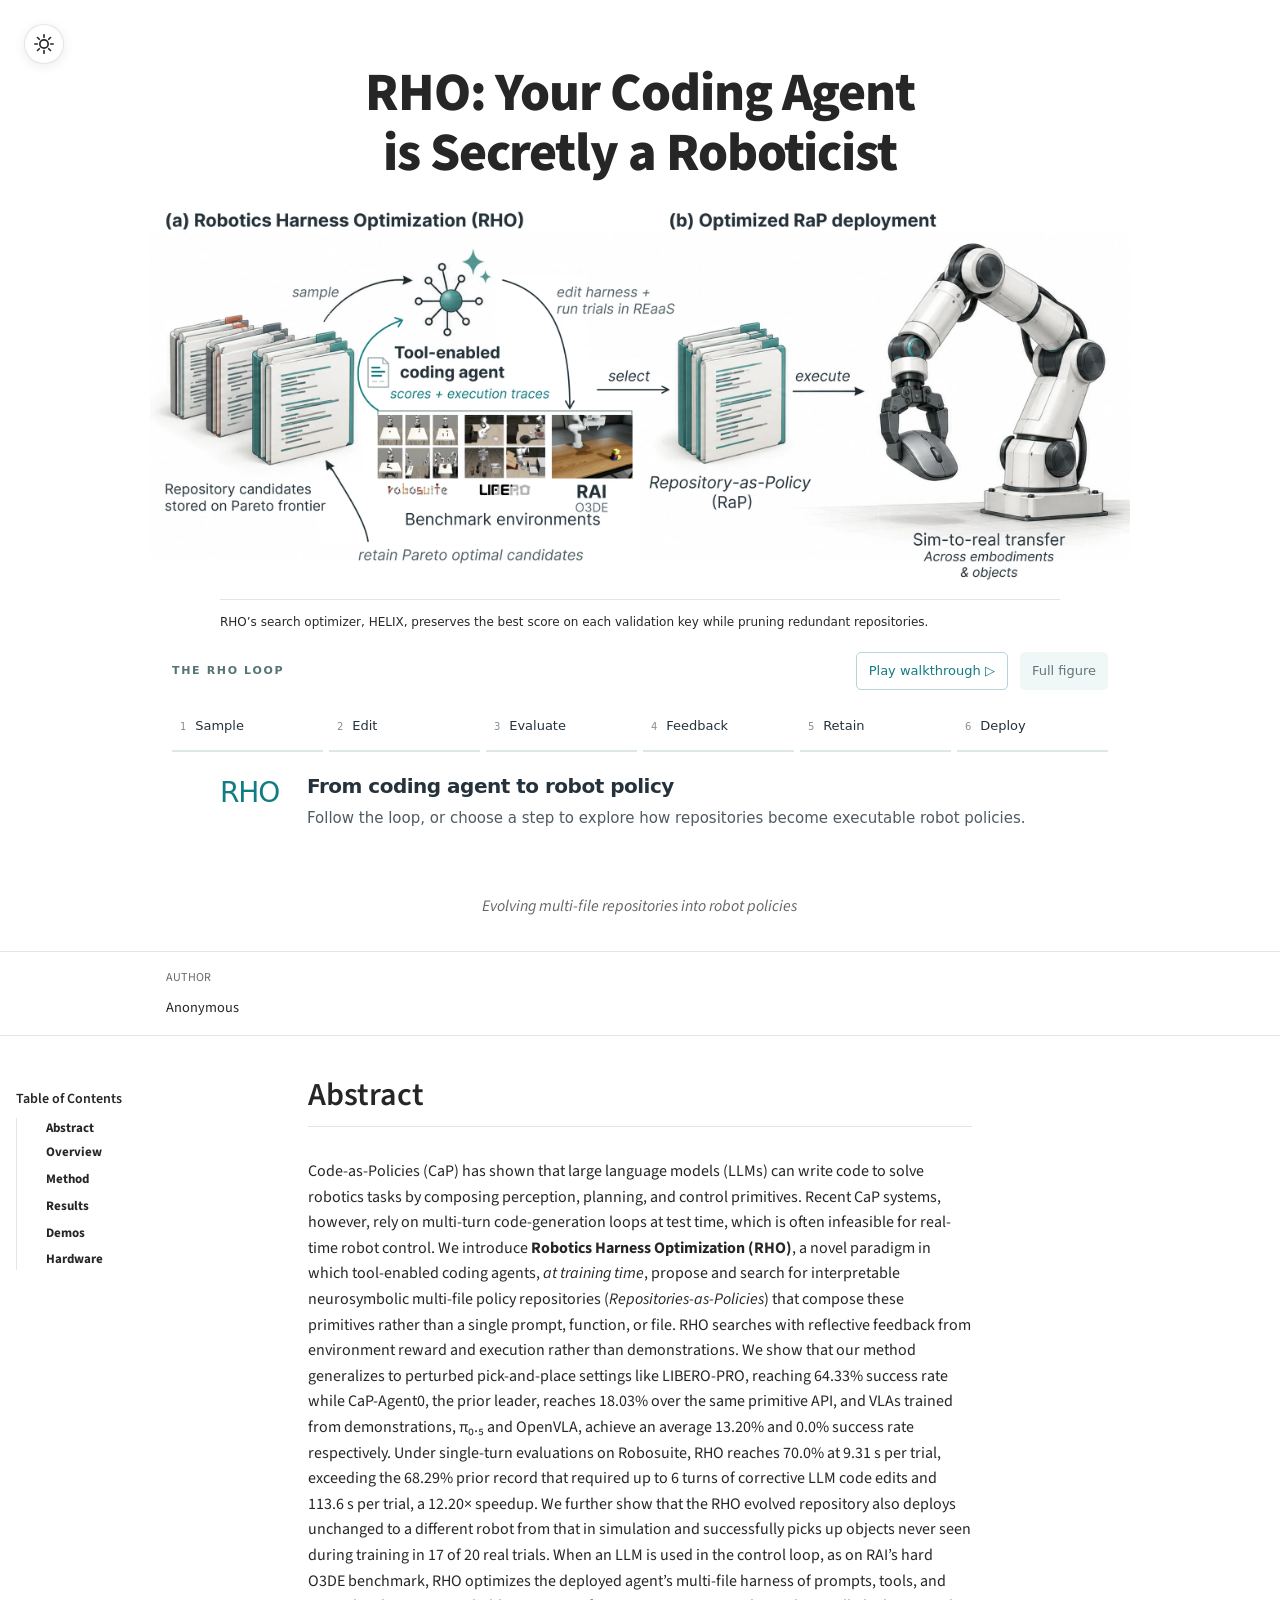
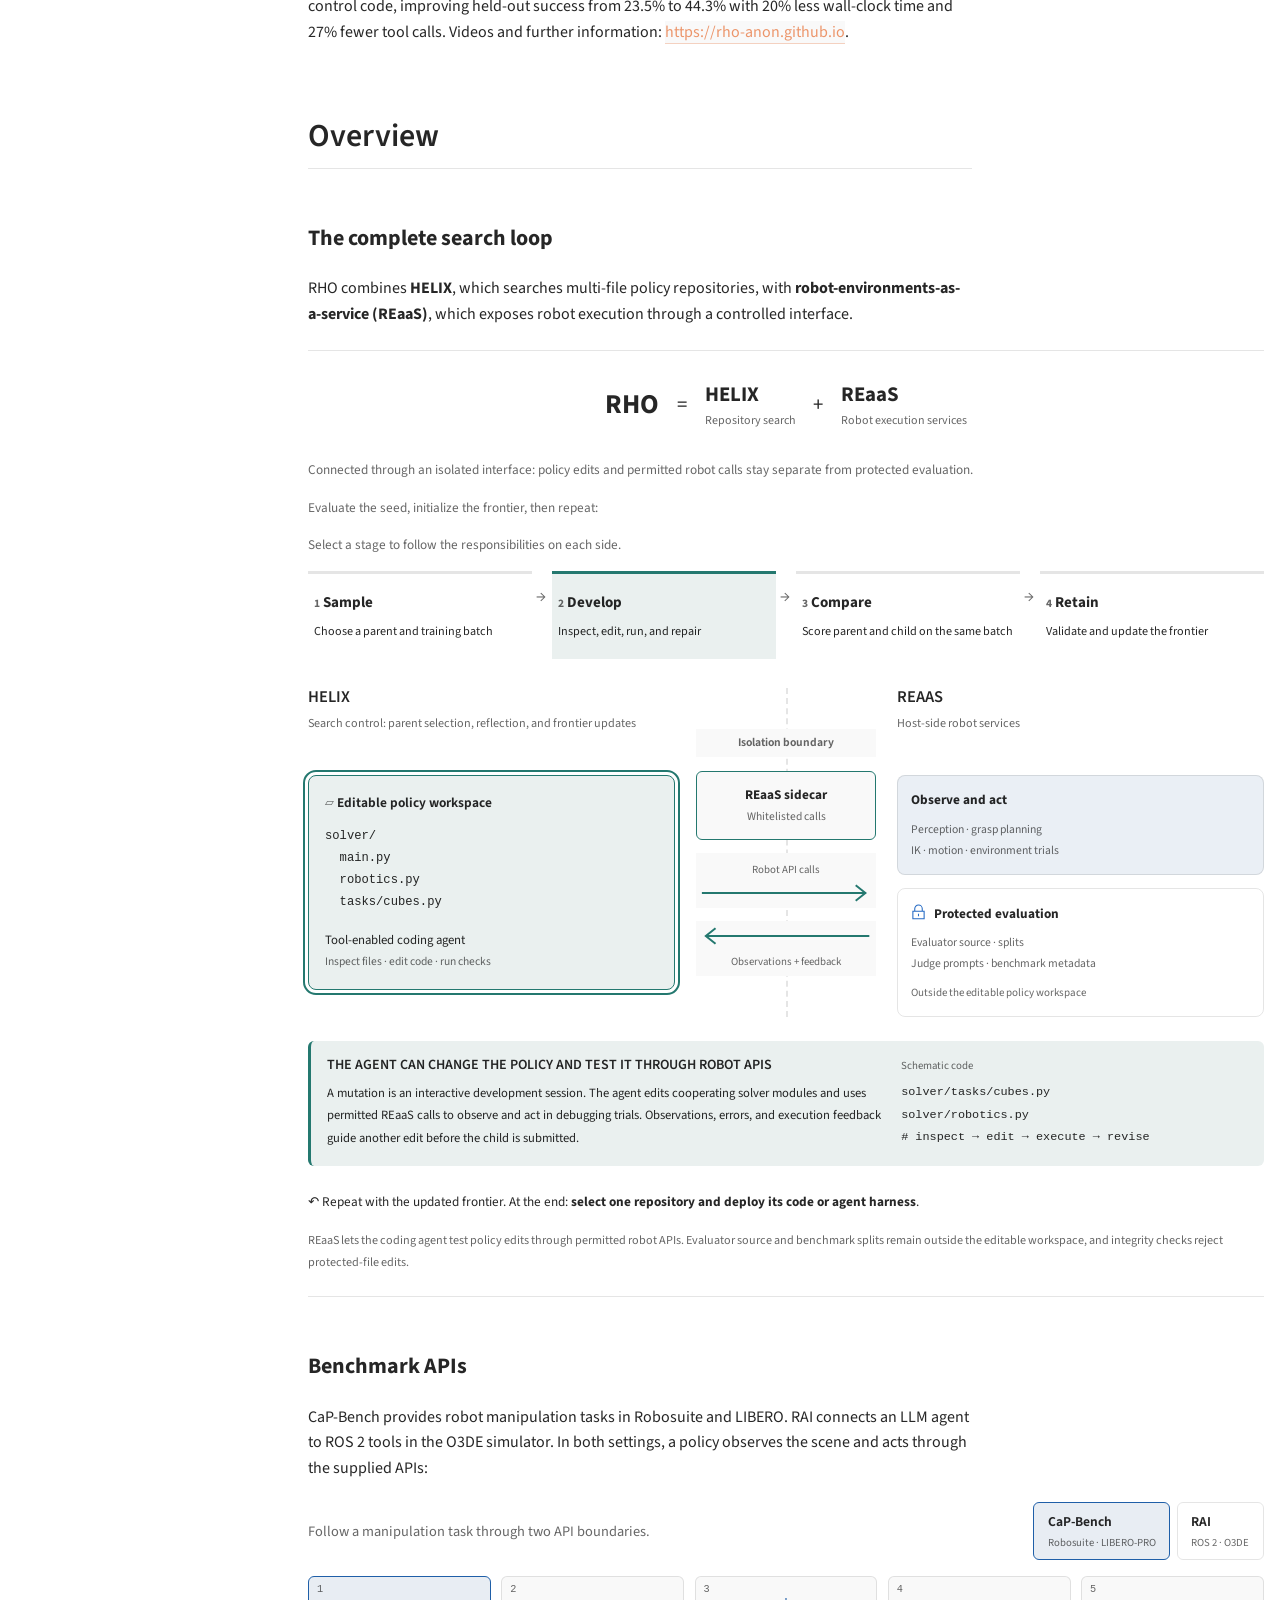
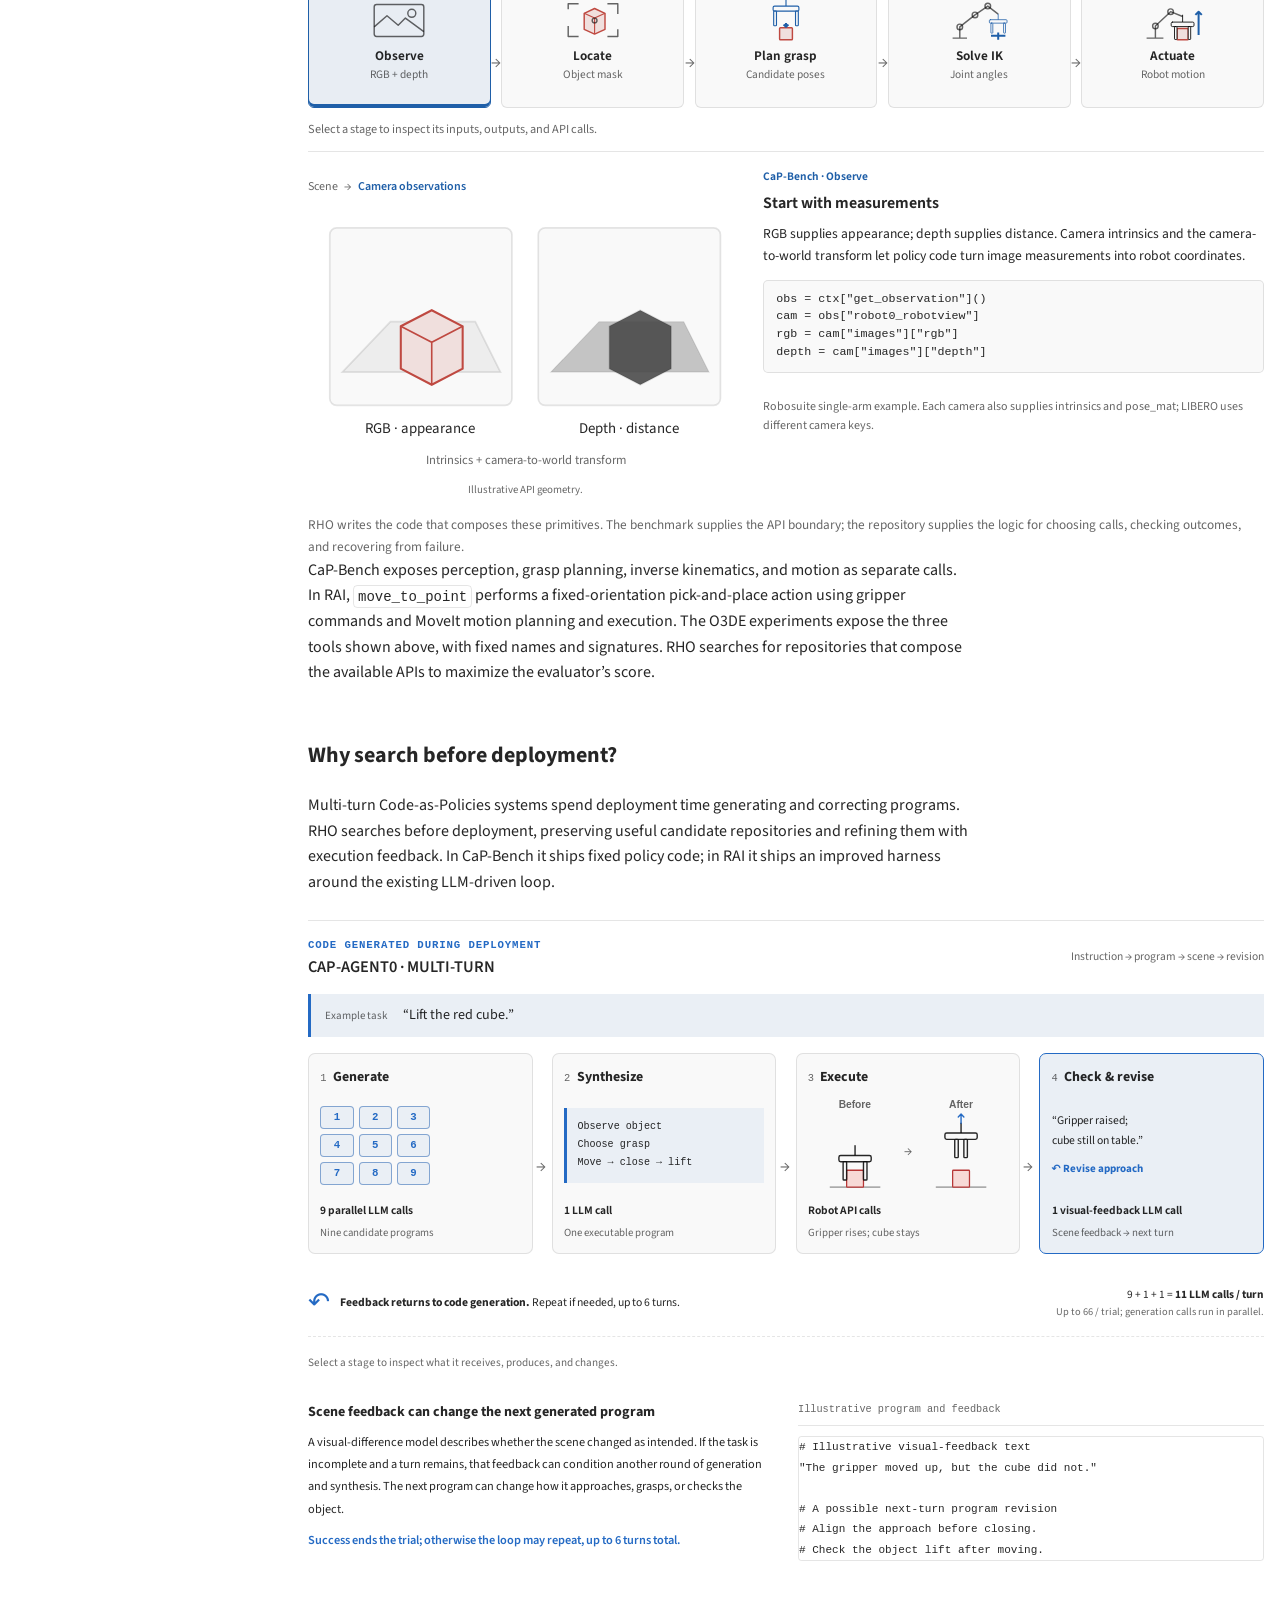
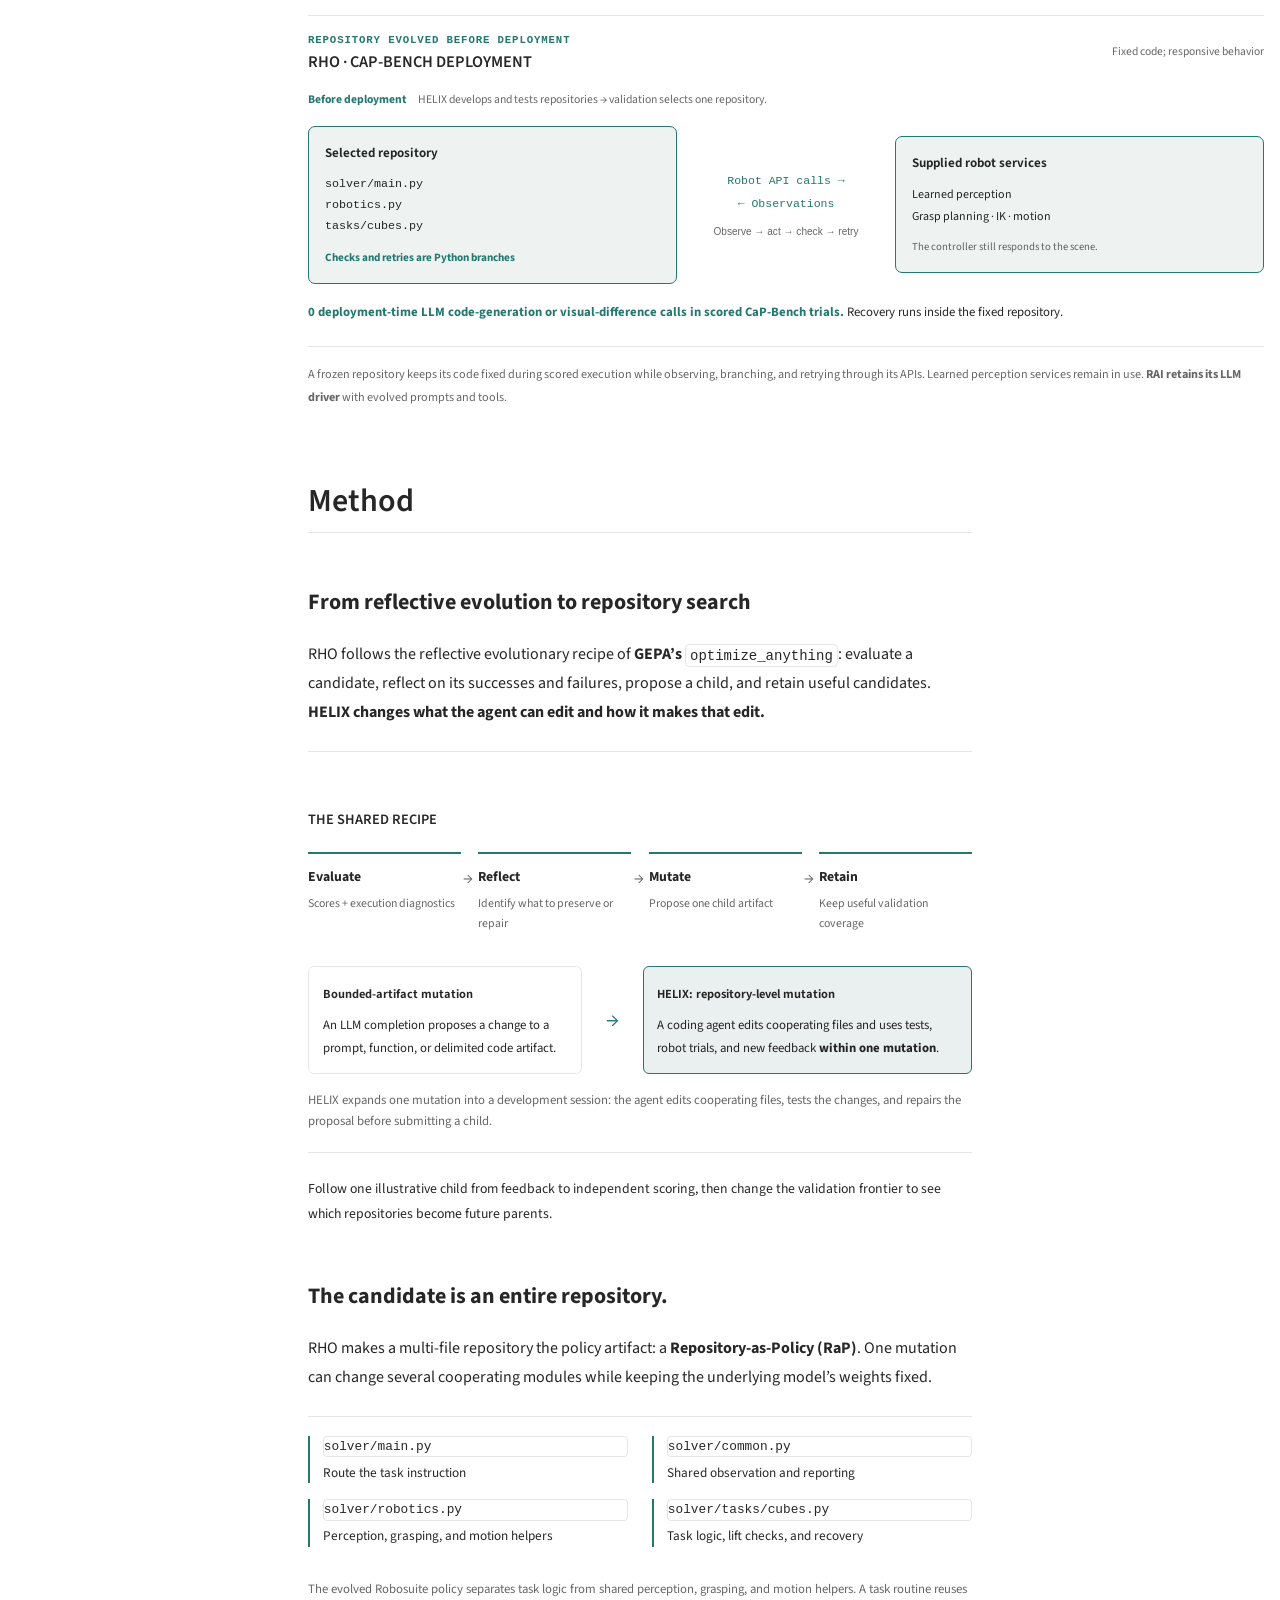
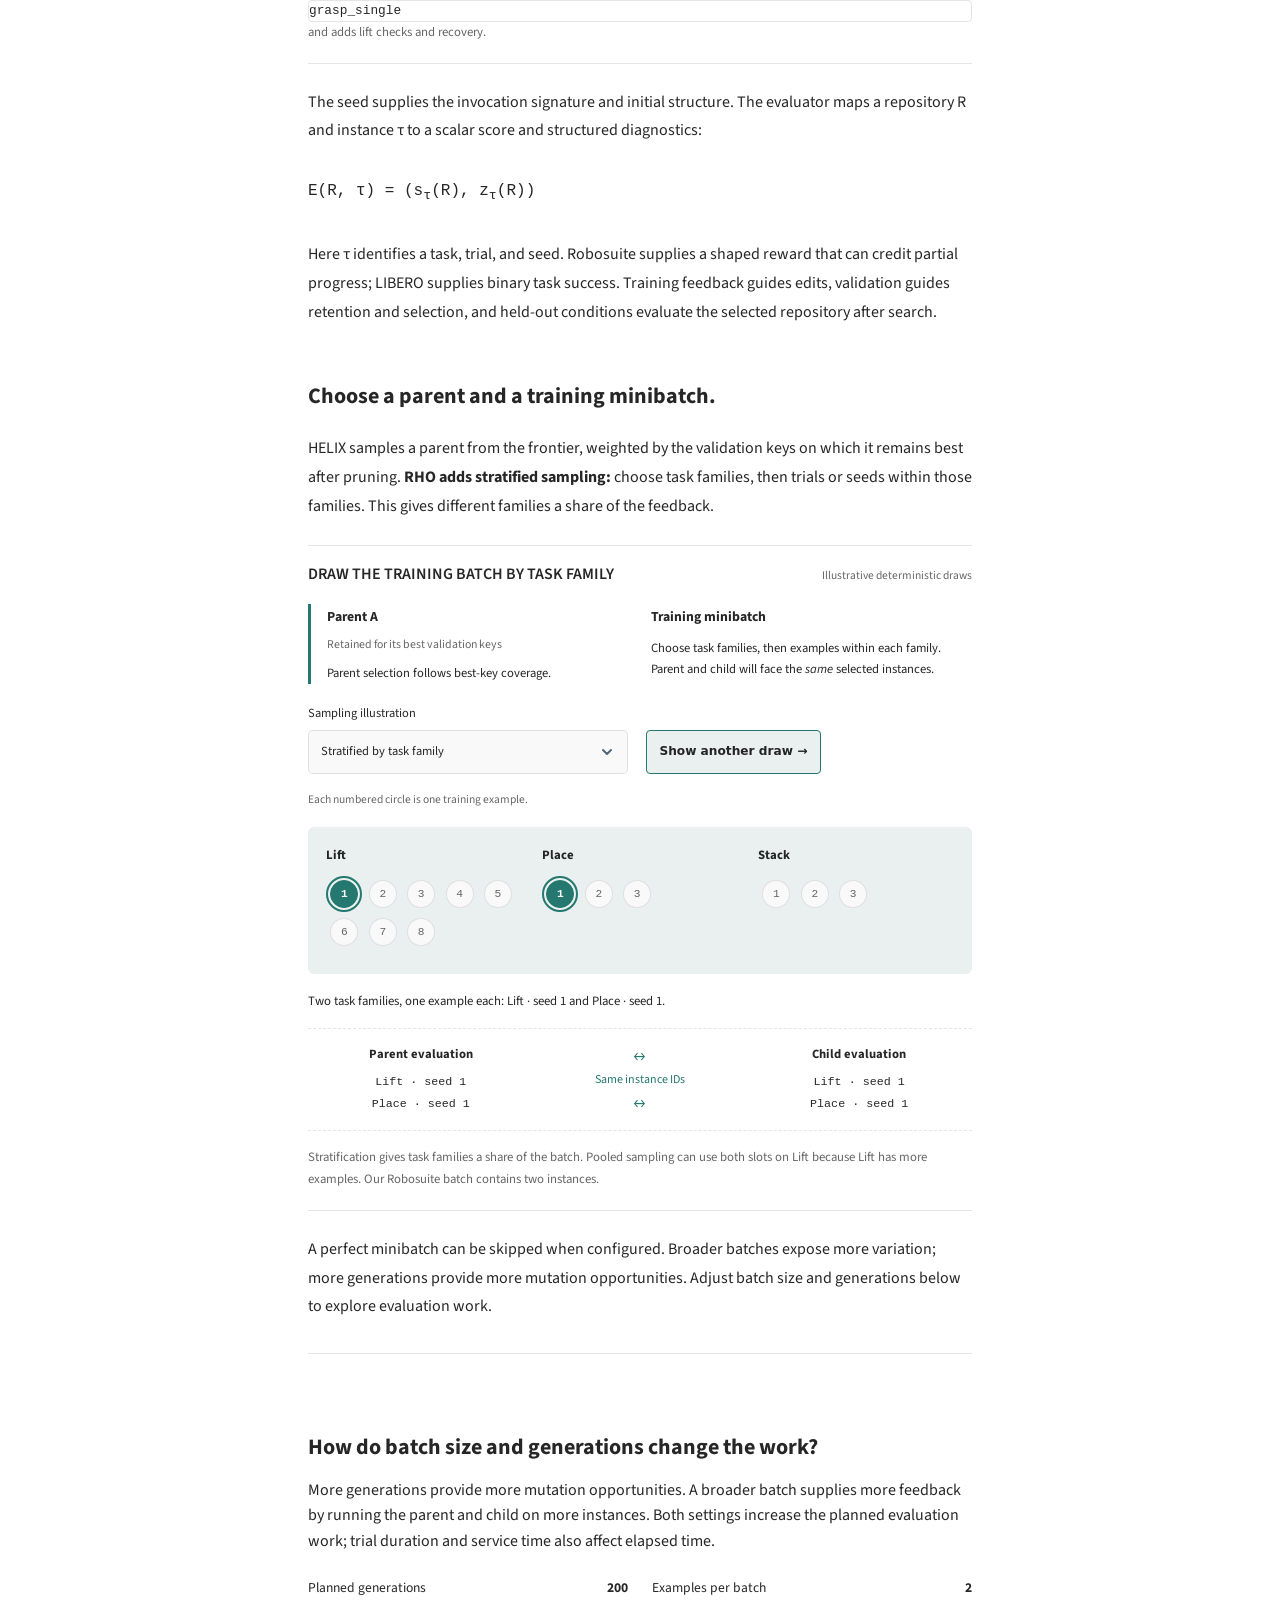
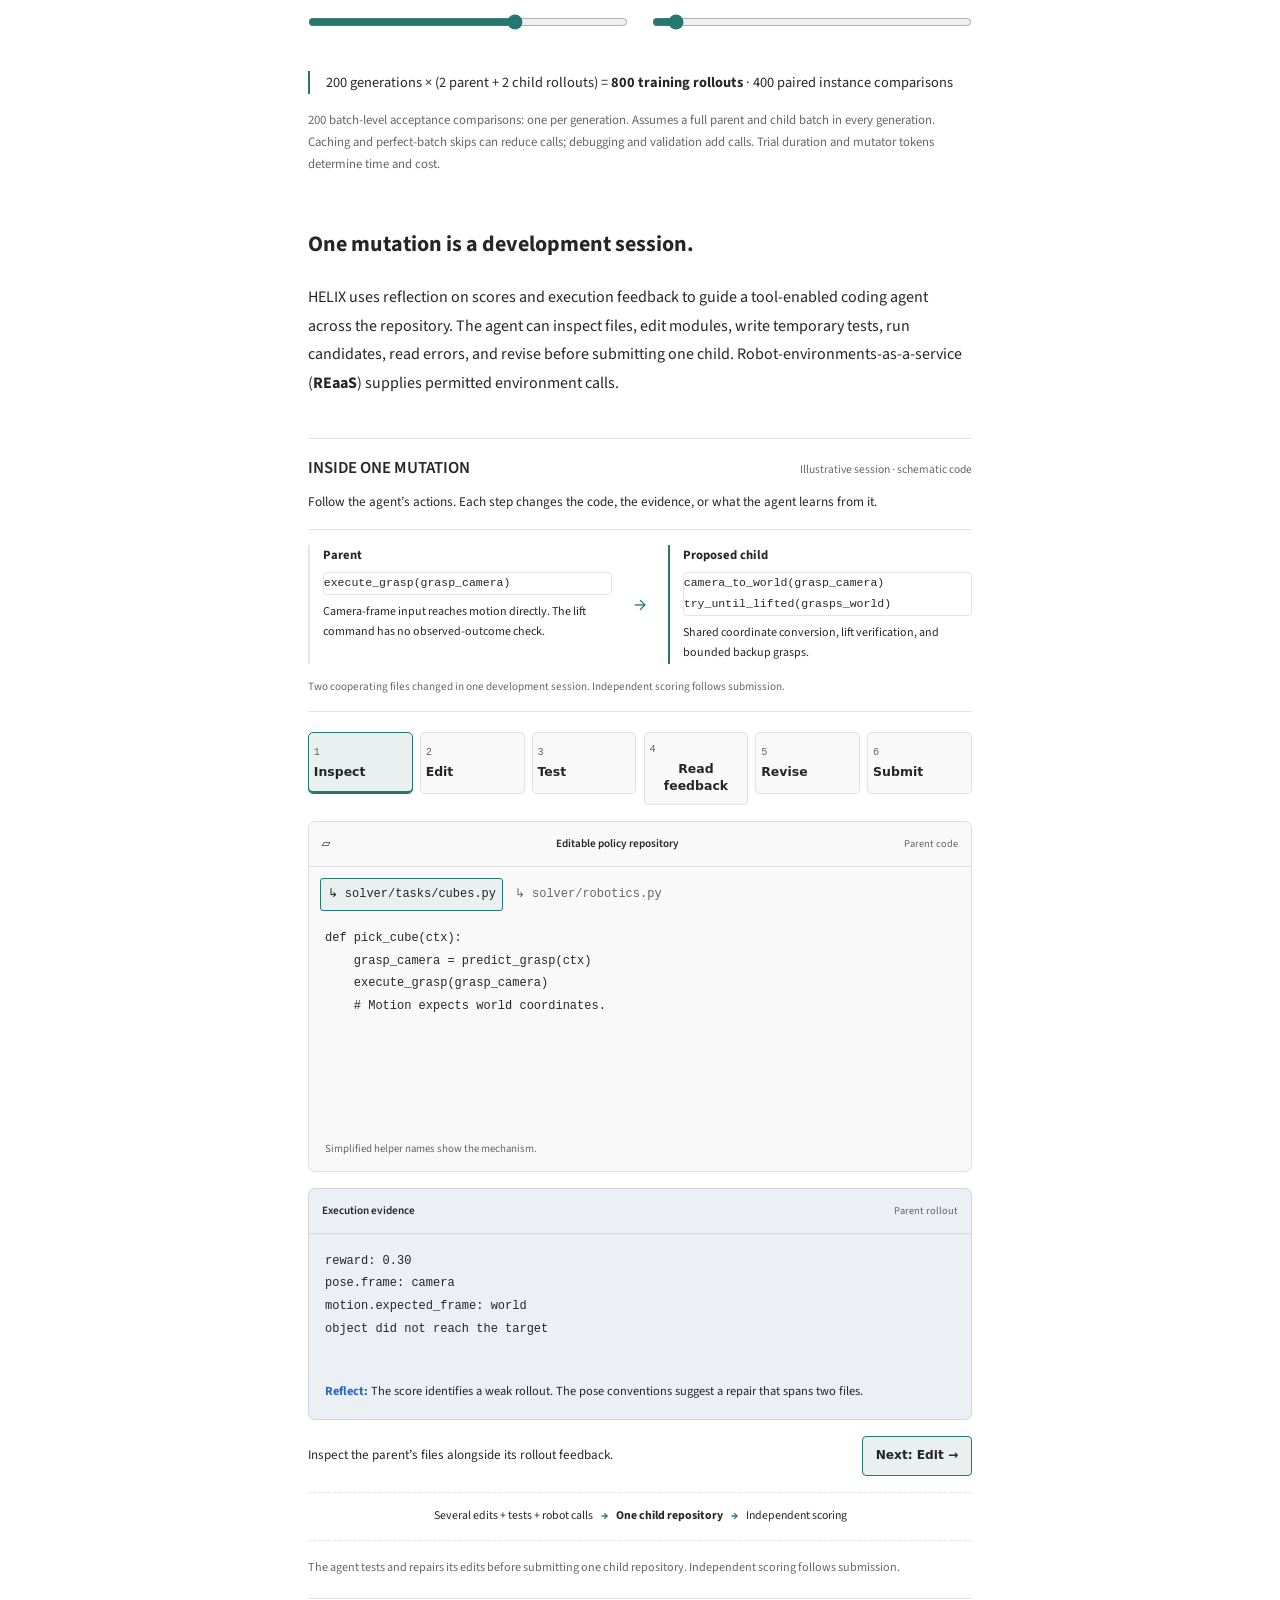
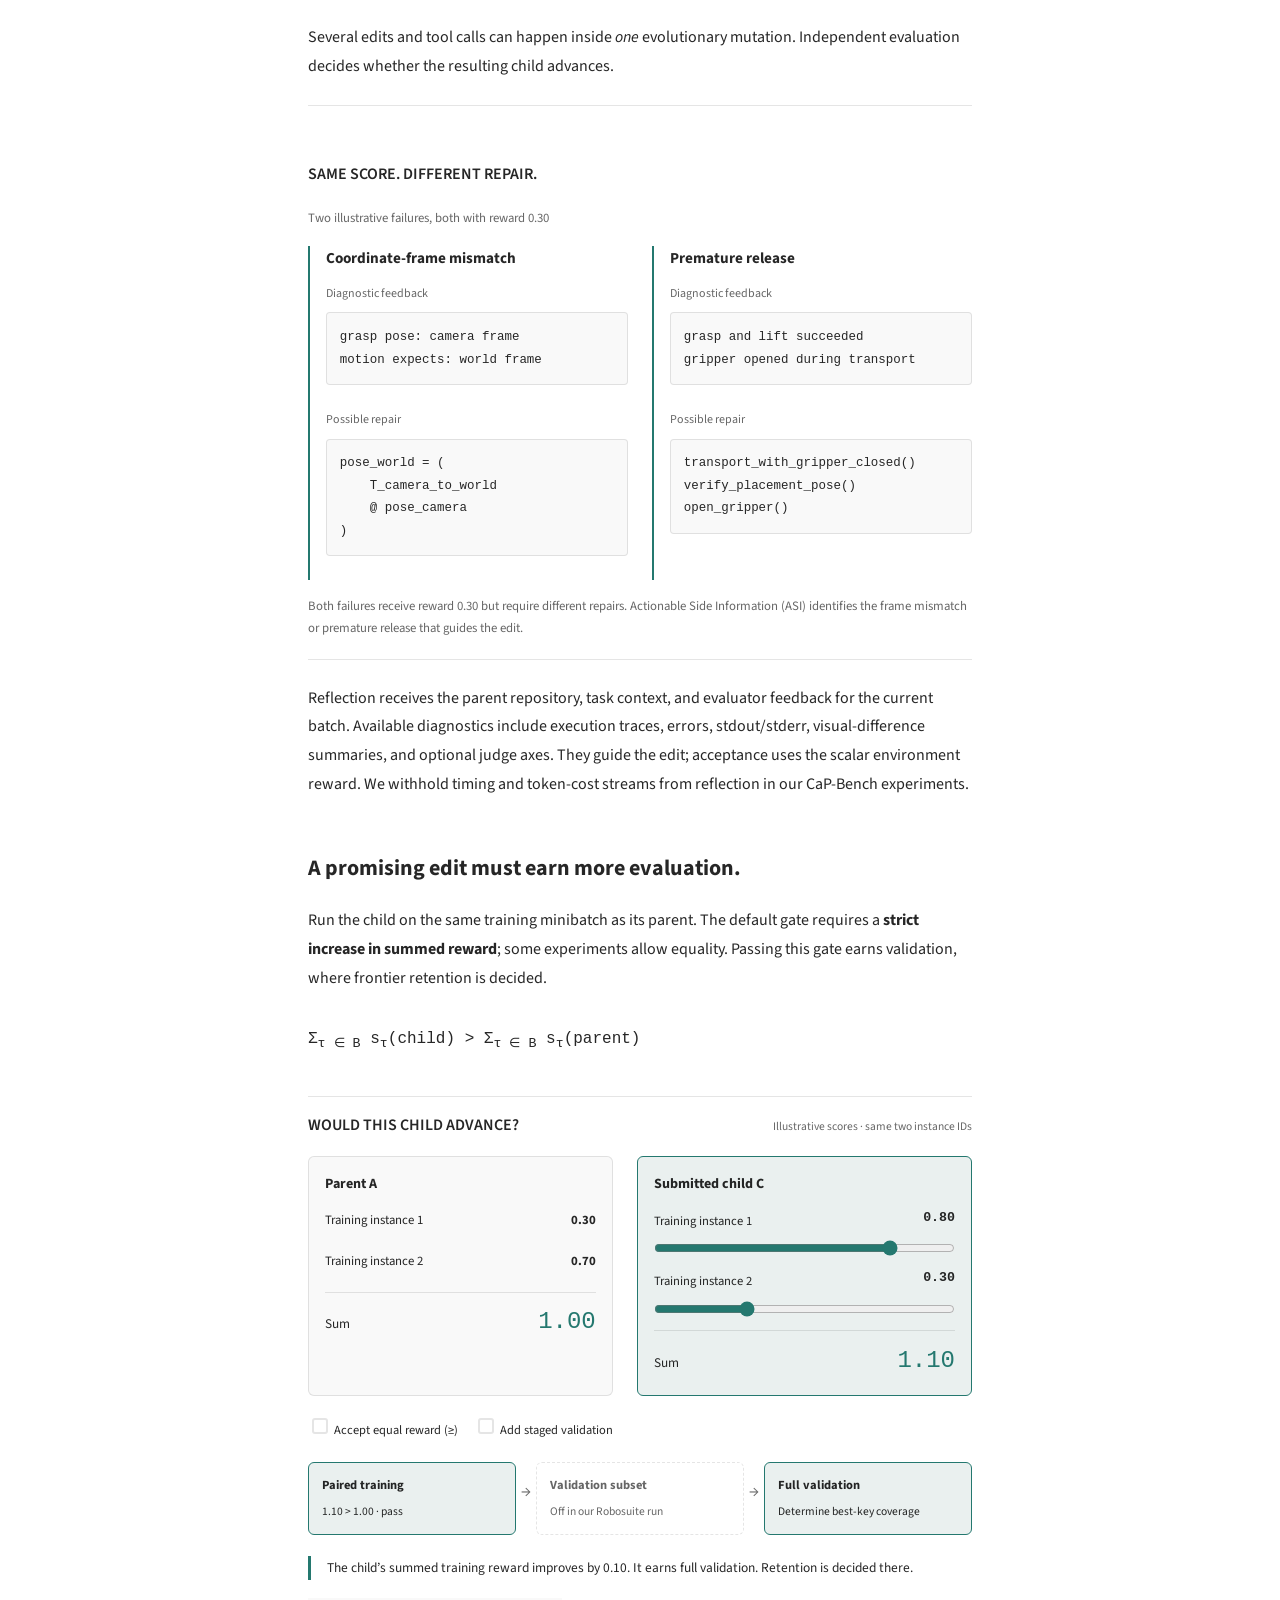
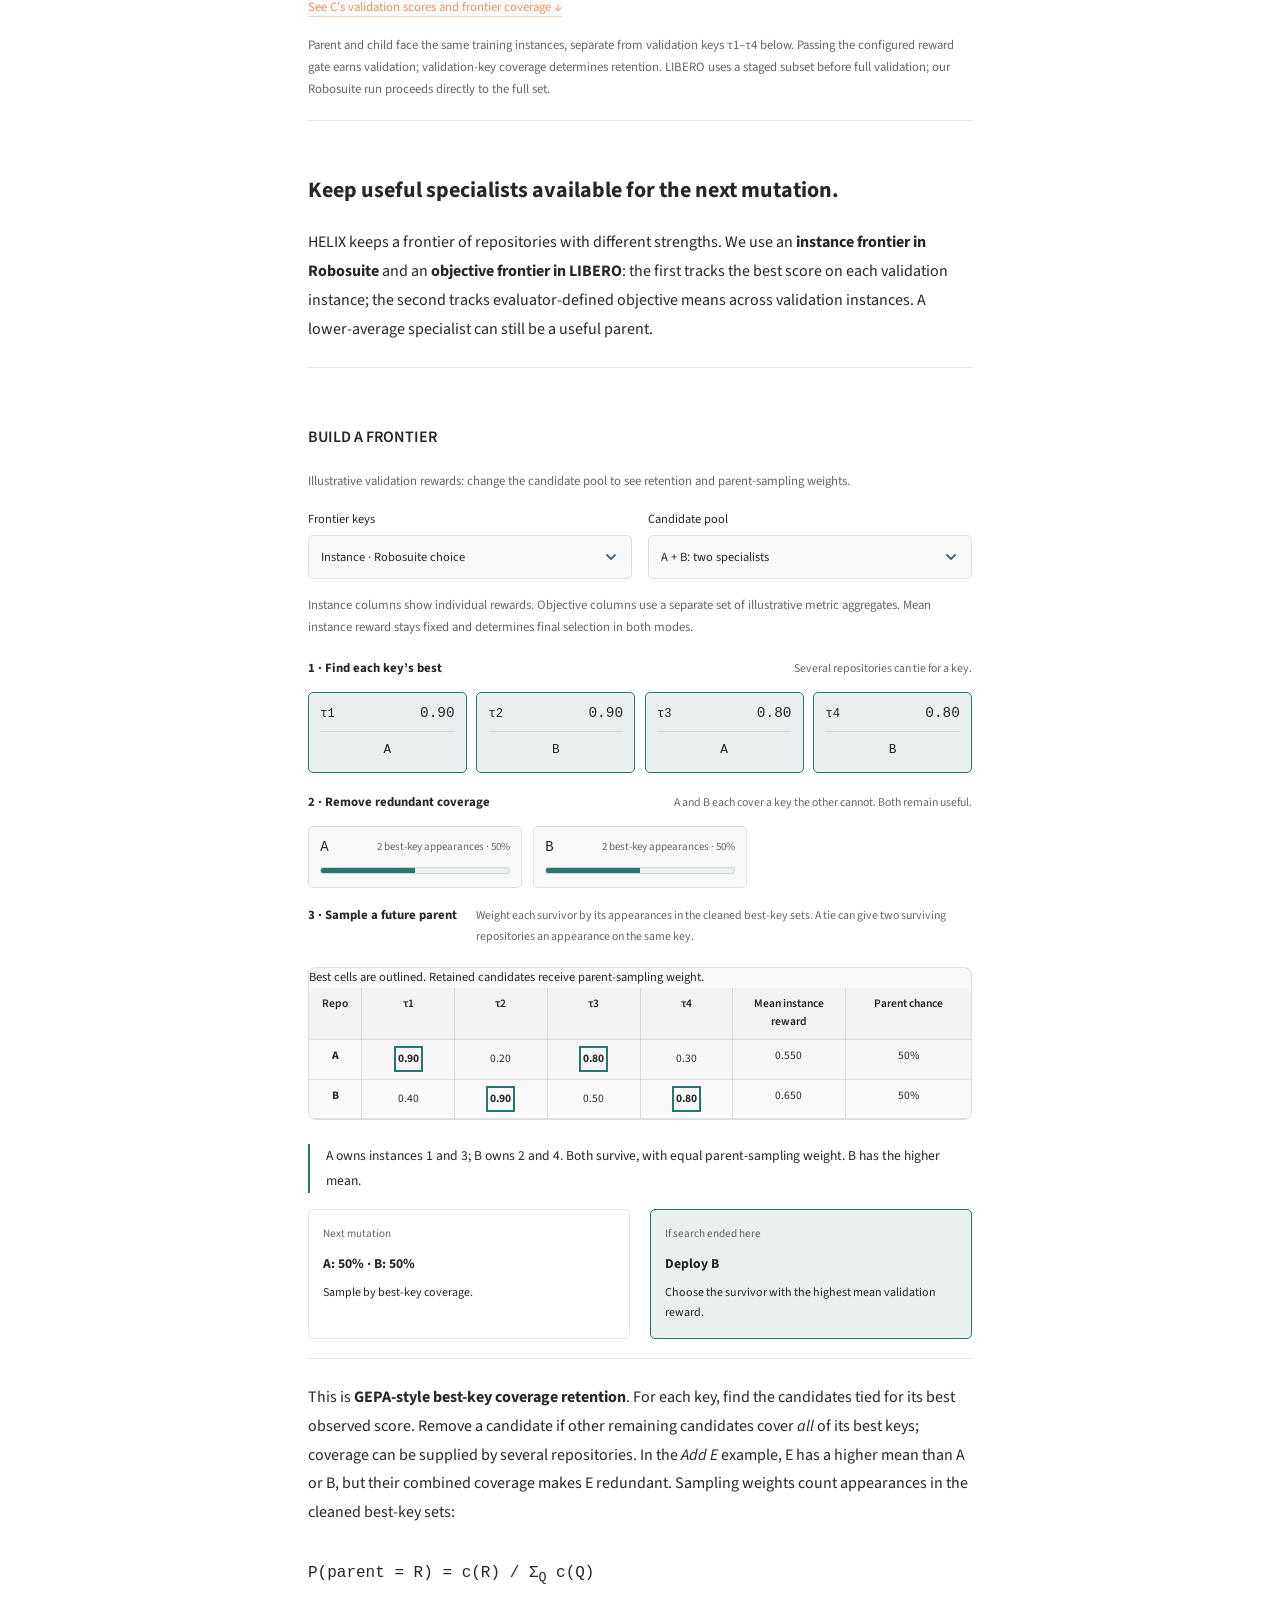
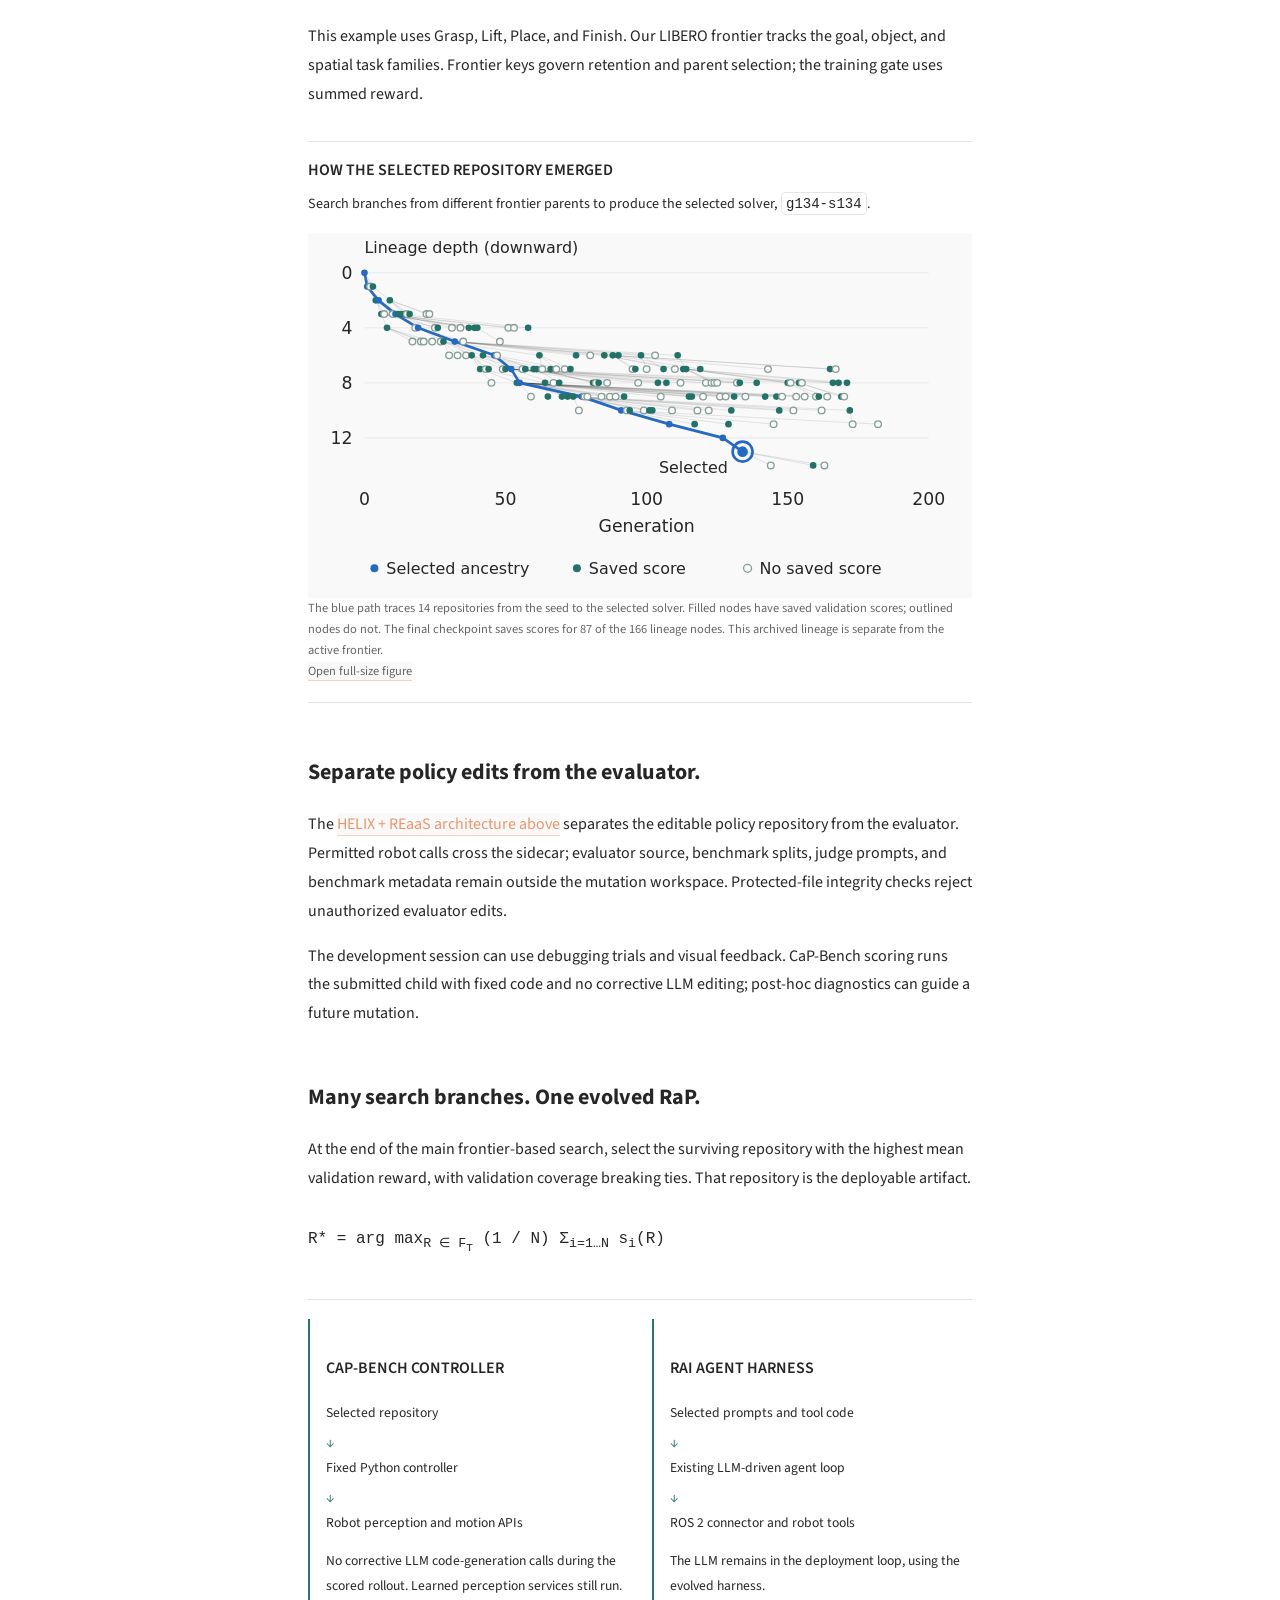
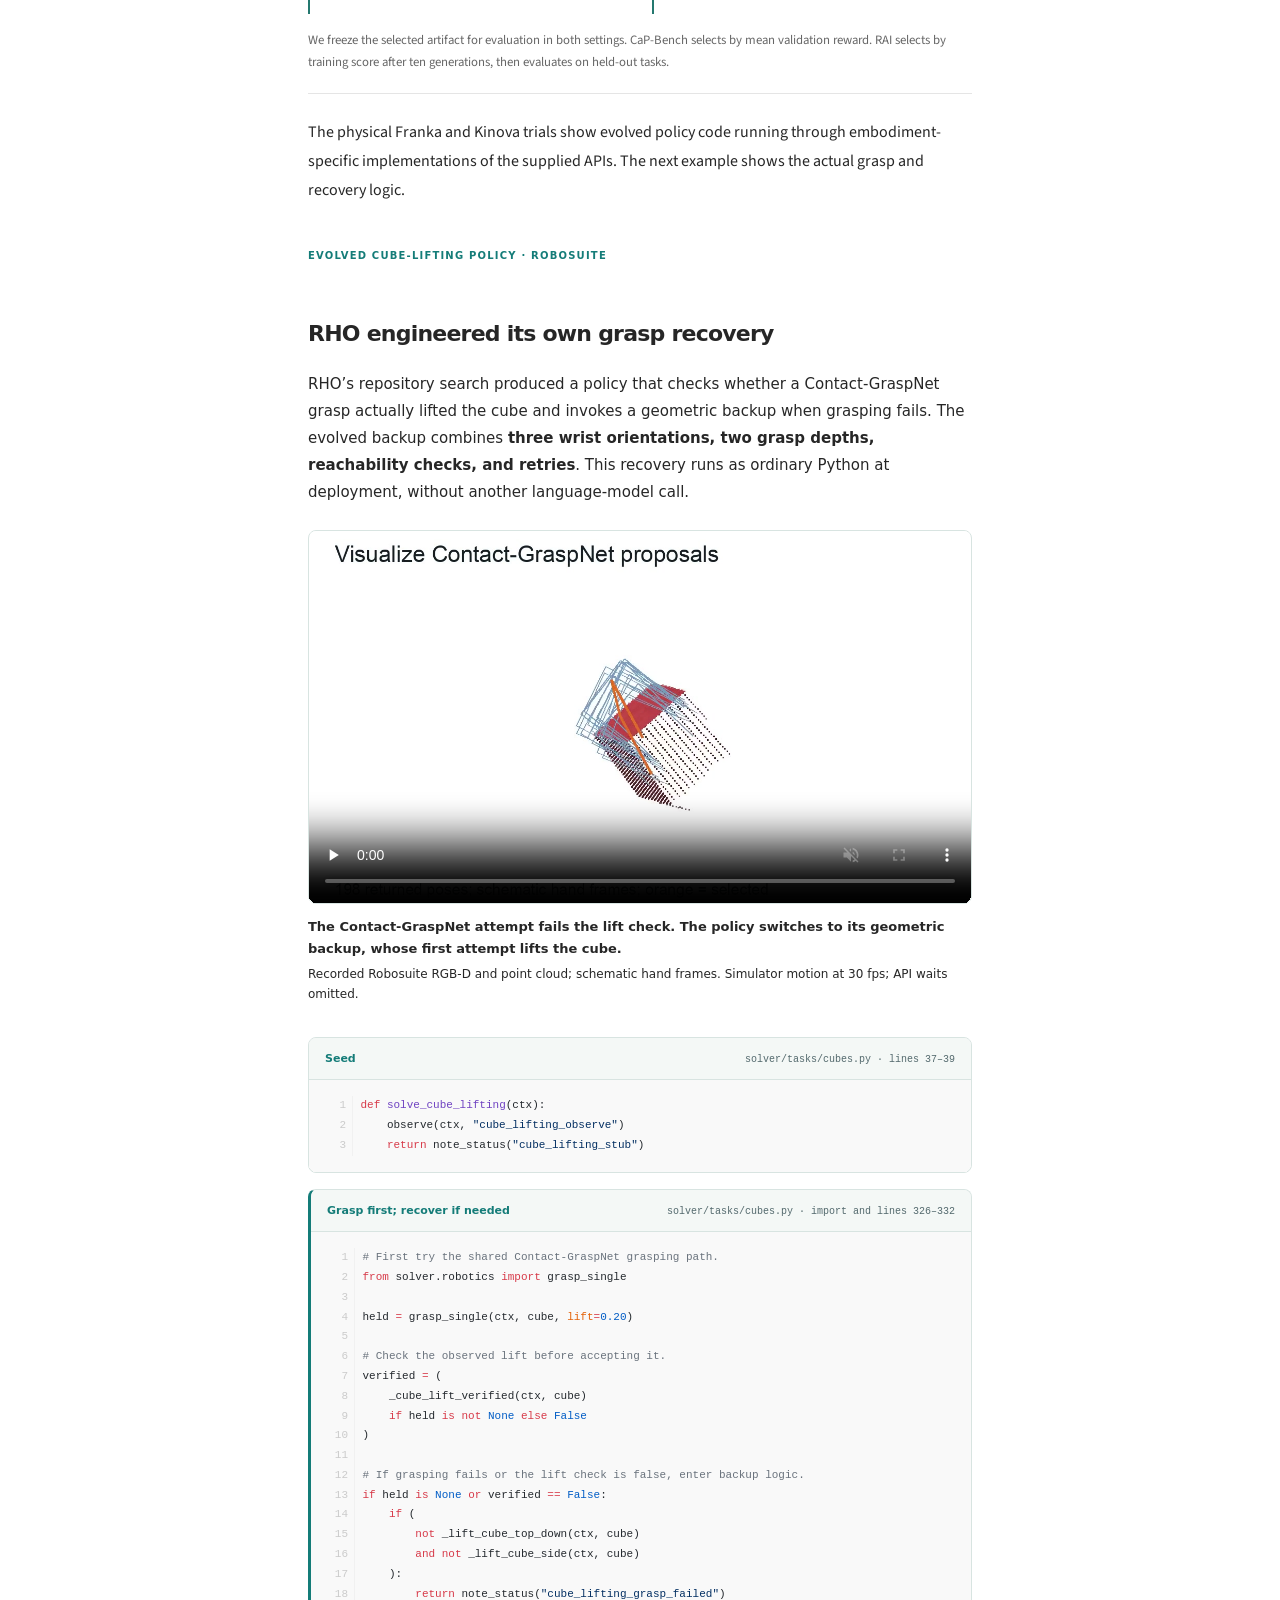
==== commit 68fa635e: "Clarify HELIX attribution and streamline walkthrough navigation" ====
--- a/index.html
+++ b/index.html
@@ -31,8 +31,8 @@
           disconnect() { this._ro.disconnect(); clearTimeout(this._timer); }
         };
       })();
-    </script><script type="module" src="/scripts/color-palettes.js"></script><link rel="stylesheet" href="/_astro/index.Be0Lb5iQ.css"><script type="module" src="/_astro/hoisted.DSGXNY7V.js"></script>
-<script type="module" src="/_astro/page.DyOpxeYA.js"></script></head> <body> <button id="theme-toggle" aria-label="Toggle color theme" data-astro-cid-x3pjskd3> <span class="icon-wrapper" data-astro-cid-x3pjskd3> <svg class="icon icon--sun" width="20" height="20" viewBox="0 0 24 24" aria-hidden="true" focusable="false" fill="none" stroke="currentColor" stroke-width="2" stroke-linecap="round" stroke-linejoin="round" data-astro-cid-x3pjskd3> <circle cx="12" cy="12" r="5" data-astro-cid-x3pjskd3></circle> <line x1="12" y1="1" x2="12" y2="4" data-astro-cid-x3pjskd3></line> <line x1="12" y1="20" x2="12" y2="23" data-astro-cid-x3pjskd3></line> <line x1="1" y1="12" x2="4" y2="12" data-astro-cid-x3pjskd3></line> <line x1="20" y1="12" x2="23" y2="12" data-astro-cid-x3pjskd3></line> <line x1="4.22" y1="4.22" x2="6.34" y2="6.34" data-astro-cid-x3pjskd3></line> <line x1="17.66" y1="17.66" x2="19.78" y2="19.78" data-astro-cid-x3pjskd3></line> <line x1="4.22" y1="19.78" x2="6.34" y2="17.66" data-astro-cid-x3pjskd3></line> <line x1="17.66" y1="6.34" x2="19.78" y2="4.22" data-astro-cid-x3pjskd3></line> </svg> <svg class="icon icon--moon" style="opacity:0" width="20" height="20" viewBox="0 0 24 24" aria-hidden="true" focusable="false" fill="none" stroke="currentColor" stroke-width="2" stroke-linecap="round" stroke-linejoin="round" data-astro-cid-x3pjskd3> <path d="M21 12.79A9 9 0 1 1 11.21 3 7 7 0 0 0 21 12.79z" data-astro-cid-x3pjskd3></path> </svg> </span>  </button>  <section class="hero" data-astro-cid-uzw5or4x> <h1 class="hero-title" data-astro-cid-uzw5or4x>RHO: Your Coding Agent is Secretly a Roboticist</h1> <div class="hero-banner" data-astro-cid-uzw5or4x> <rho-walkthrough aria-label="How Robotics Harness Optimization works" data-astro-cid-zdsvjcfn> <div class="walk-stage" data-astro-cid-zdsvjcfn> <div class="walk-canvas" data-astro-cid-zdsvjcfn> <img src="/rho-figure.webp" width="2400" height="920" fetchpriority="high" alt="RHO: a coding agent samples and edits repository candidates, evaluates them in Robosuite, LIBERO and RAI, uses scores and execution traces, preserves useful validation-key coverage, and deploys a selected Repository-as-Policy on robots." data-astro-cid-zdsvjcfn> <svg width="0" height="0" aria-hidden="true" style="position:absolute" data-astro-cid-zdsvjcfn><defs data-astro-cid-zdsvjcfn><mask id="rho-base-cutouts" maskUnits="objectBoundingBox" maskContentUnits="objectBoundingBox" data-astro-cid-zdsvjcfn><rect width="1" height="1" fill="white" data-astro-cid-zdsvjcfn></rect><rect x=".01" y=".27826" width=".19833" height=".44348" fill="black" data-astro-cid-zdsvjcfn></rect><rect x=".26667" y=".08478" width=".0825" height=".26304" fill="black" data-astro-cid-zdsvjcfn></rect><rect x=".23167" y=".54783" width=".0825" height=".16957" fill="black" data-astro-cid-zdsvjcfn></rect><rect x=".32083" y=".54783" width=".0825" height=".16957" fill="black" data-astro-cid-zdsvjcfn></rect><rect x=".41" y=".54783" width=".0825" height=".16957" fill="black" data-astro-cid-zdsvjcfn></rect><rect x=".5325" y=".28261" width=".12333" height=".40652" fill="black" data-astro-cid-zdsvjcfn></rect><rect x=".74333" y=".06522" width=".2525" height=".8" fill="black" data-astro-cid-zdsvjcfn></rect></mask></defs></svg> <svg class="walk-parts" viewBox="0 0 1200 460" aria-hidden="true" data-astro-cid-zdsvjcfn> <g class="part part-repos" data-astro-cid-zdsvjcfn><svg x="12" y="128" width="238" height="204" overflow="hidden" data-astro-cid-zdsvjcfn><image href="/rho-figure.webp" x="-12" y="-128" width="1200" height="460" data-astro-cid-zdsvjcfn></image></svg></g> <g class="part part-agent" data-astro-cid-zdsvjcfn><svg x="320" y="39" width="99" height="121" overflow="hidden" data-astro-cid-zdsvjcfn><image href="/rho-figure.webp" x="-320" y="-39" width="1200" height="460" data-astro-cid-zdsvjcfn></image></svg></g> <g class="part part-bench bench-one" data-astro-cid-zdsvjcfn><svg x="278" y="252" width="99" height="78" overflow="hidden" data-astro-cid-zdsvjcfn><image href="/rho-figure.webp" x="-278" y="-252" width="1200" height="460" data-astro-cid-zdsvjcfn></image></svg></g> <g class="part part-bench bench-two" data-astro-cid-zdsvjcfn><svg x="385" y="252" width="99" height="78" overflow="hidden" data-astro-cid-zdsvjcfn><image href="/rho-figure.webp" x="-385" y="-252" width="1200" height="460" data-astro-cid-zdsvjcfn></image></svg></g> <g class="part part-bench bench-three" data-astro-cid-zdsvjcfn><svg x="492" y="252" width="99" height="78" overflow="hidden" data-astro-cid-zdsvjcfn><image href="/rho-figure.webp" x="-492" y="-252" width="1200" height="460" data-astro-cid-zdsvjcfn></image></svg></g> <g class="part part-policy" data-astro-cid-zdsvjcfn><svg x="639" y="130" width="148" height="187" overflow="hidden" data-astro-cid-zdsvjcfn><image href="/rho-figure.webp" x="-639" y="-130" width="1200" height="460" data-astro-cid-zdsvjcfn></image></svg></g> <g class="part part-robot" data-astro-cid-zdsvjcfn><svg x="892" y="30" width="303" height="368" overflow="hidden" data-astro-cid-zdsvjcfn><image href="/rho-figure.webp" x="-892" y="-30" width="1200" height="460" data-astro-cid-zdsvjcfn></image></svg></g> <g class="travelling-repo" data-astro-cid-zdsvjcfn><rect width="27" height="33" rx="3" fill="#fff" stroke="#137c82" stroke-width="1.5" data-astro-cid-zdsvjcfn></rect><path d="M5 9h16M5 14h12M5 19h16M5 24h8" stroke="#137c82" stroke-width="1.5" data-astro-cid-zdsvjcfn></path></g> <g class="agent-rings" fill="none" stroke="#137c82" data-astro-cid-zdsvjcfn><circle cx="369" cy="111" r="23" data-astro-cid-zdsvjcfn></circle><circle cx="369" cy="111" r="32" data-astro-cid-zdsvjcfn></circle></g> <g class="trial-meters" fill="#137c82" data-astro-cid-zdsvjcfn><rect x="278" y="326" width="99" height="4" data-astro-cid-zdsvjcfn></rect><rect x="385" y="326" width="99" height="4" data-astro-cid-zdsvjcfn></rect><rect x="492" y="326" width="99" height="4" data-astro-cid-zdsvjcfn></rect></g> </svg> <svg class="walk-overlay" viewBox="0 0 1200 460" aria-hidden="true" data-astro-cid-zdsvjcfn> <defs data-astro-cid-zdsvjcfn><mask id="rho-focus-mask" data-astro-cid-zdsvjcfn><rect width="1200" height="460" fill="white" data-astro-cid-zdsvjcfn></rect><rect class="focus-window" x="0" y="0" width="1200" height="460" rx="22" fill="black" data-astro-cid-zdsvjcfn></rect></mask></defs> <path class="walk-mobile-cover" d="M638 135H1200V460H605V315H638Z" fill="white" data-astro-cid-zdsvjcfn></path> <rect width="1200" height="460" fill="white" opacity=".6" mask="url(#rho-focus-mask)" data-astro-cid-zdsvjcfn></rect> <path class="walk-flow" d="M215 120 C240 77 282 79 316 86" data-astro-cid-zdsvjcfn></path> <circle class="walk-packet" r="4" fill="#137c82" data-astro-cid-zdsvjcfn></circle> </svg> </div> </div> <div class="kinova-stage" hidden data-astro-cid-zdsvjcfn> <div class="kinova-heading" data-astro-cid-zdsvjcfn><strong data-astro-cid-zdsvjcfn>Kinova Gen3 + Franka</strong><span data-astro-cid-zdsvjcfn>Illustrative animation · drag to orbit</span></div> <iframe title="Franka and Kinova Gen3 articulated motion: illustrative animation" data-src="/kinova/index.html?initialCameraPosition=0,-2.6,1.3&initialCameraLookAt=0,0,0.45&initialCameraUp=0,0,1&initialCameraFov=0.55" loading="lazy" referrerpolicy="no-referrer" data-astro-cid-zdsvjcfn></iframe> </div> <p class="frontier-caption" data-astro-cid-zdsvjcfn>HELIX preserves the best score on each validation key while pruning redundant repositories. <a href="#learn-frontier" data-astro-cid-zdsvjcfn>Explore the retention rule <span aria-hidden="true" data-astro-cid-zdsvjcfn>→</span></a></p> <div class="walk-controls" hidden data-astro-cid-zdsvjcfn> <div class="walk-toolbar" data-astro-cid-zdsvjcfn><span class="walk-eyebrow" data-astro-cid-zdsvjcfn>THE RHO LOOP</span><div class="walk-actions" data-astro-cid-zdsvjcfn><button type="button" class="play" aria-label="Play walkthrough" data-astro-cid-zdsvjcfn>Play walkthrough <span aria-hidden="true" data-astro-cid-zdsvjcfn>▷</span></button><button type="button" class="overview" aria-pressed="true" data-astro-cid-zdsvjcfn>Full figure</button></div></div> <div class="walk-steps" role="group" aria-label="Walkthrough steps" data-astro-cid-zdsvjcfn> <button type="button" data-step="0" aria-pressed="false" data-astro-cid-zdsvjcfn><span class="step-number" data-astro-cid-zdsvjcfn>01</span><span data-astro-cid-zdsvjcfn>Sample</span><i aria-hidden="true" data-astro-cid-zdsvjcfn></i></button><button type="button" data-step="1" aria-pressed="false" data-astro-cid-zdsvjcfn><span class="step-number" data-astro-cid-zdsvjcfn>02</span><span data-astro-cid-zdsvjcfn>Edit</span><i aria-hidden="true" data-astro-cid-zdsvjcfn></i></button><button type="button" data-step="2" aria-pressed="false" data-astro-cid-zdsvjcfn><span class="step-number" data-astro-cid-zdsvjcfn>03</span><span data-astro-cid-zdsvjcfn>Evaluate</span><i aria-hidden="true" data-astro-cid-zdsvjcfn></i></button><button type="button" data-step="3" aria-pressed="false" data-astro-cid-zdsvjcfn><span class="step-number" data-astro-cid-zdsvjcfn>04</span><span data-astro-cid-zdsvjcfn>Feedback</span><i aria-hidden="true" data-astro-cid-zdsvjcfn></i></button><button type="button" data-step="4" aria-pressed="false" data-astro-cid-zdsvjcfn><span class="step-number" data-astro-cid-zdsvjcfn>05</span><span data-astro-cid-zdsvjcfn>Retain</span><i aria-hidden="true" data-astro-cid-zdsvjcfn></i></button><button type="button" data-step="5" aria-pressed="false" data-astro-cid-zdsvjcfn><span class="step-number" data-astro-cid-zdsvjcfn>06</span><span data-astro-cid-zdsvjcfn>Deploy</span><i aria-hidden="true" data-astro-cid-zdsvjcfn></i></button> </div> <div class="walk-description" data-astro-cid-zdsvjcfn><span class="walk-counter" aria-hidden="true" data-astro-cid-zdsvjcfn>RHO</span><div data-astro-cid-zdsvjcfn><h2 data-astro-cid-zdsvjcfn>From coding agent to robot policy</h2><p data-astro-cid-zdsvjcfn>Follow the loop, or choose a step to explore how repositories become executable robot policies.</p></div></div> <span class="walk-status" role="status" aria-live="polite" data-astro-cid-zdsvjcfn></span> </div> <script type="application/json" class="walk-data">[["Sample","Start from a retained repository","RHO samples a parent from the retained frontier, weighted by its best validation-key coverage, for the coding agent to improve."],["Edit","Improve the robotics harness","The tool-enabled coding agent edits the repository: code, prompts, and tools can all be part of the harness."],["Evaluate","Run trials in REaaS","Evaluate candidates through REaaS. We use Robosuite, LIBERO, and RAI; trials return scores and execution traces."],["Feedback","Turn execution into feedback","Scores and execution traces return to the coding agent, informing the next revision."],["Retain","Preserve useful validation coverage","Validation identifies each key’s best candidates. Coverage pruning keeps useful specialists and removes redundant repositories; the survivors become parents for future mutations."],["Deploy","Sim-to-real transfer of the evolved RaP","We deploy the RHO-evolved Repository-as-Policy (RaP) on real robots and demonstrate sim-to-real transfer across robot embodiments and to unseen objects."]]</script> </rho-walkthrough>   </div> <p class="hero-desc" data-astro-cid-uzw5or4x>Evolving multi-file repositories into robot policies</p> </section> <script>
+    </script><script type="module" src="/scripts/color-palettes.js"></script><link rel="stylesheet" href="/_astro/index.CHPS815t.css"><script type="module" src="/_astro/hoisted.CWr0ofYg.js"></script>
+<script type="module" src="/_astro/page.DyOpxeYA.js"></script></head> <body> <button id="theme-toggle" aria-label="Toggle color theme" data-astro-cid-x3pjskd3> <span class="icon-wrapper" data-astro-cid-x3pjskd3> <svg class="icon icon--sun" width="20" height="20" viewBox="0 0 24 24" aria-hidden="true" focusable="false" fill="none" stroke="currentColor" stroke-width="2" stroke-linecap="round" stroke-linejoin="round" data-astro-cid-x3pjskd3> <circle cx="12" cy="12" r="5" data-astro-cid-x3pjskd3></circle> <line x1="12" y1="1" x2="12" y2="4" data-astro-cid-x3pjskd3></line> <line x1="12" y1="20" x2="12" y2="23" data-astro-cid-x3pjskd3></line> <line x1="1" y1="12" x2="4" y2="12" data-astro-cid-x3pjskd3></line> <line x1="20" y1="12" x2="23" y2="12" data-astro-cid-x3pjskd3></line> <line x1="4.22" y1="4.22" x2="6.34" y2="6.34" data-astro-cid-x3pjskd3></line> <line x1="17.66" y1="17.66" x2="19.78" y2="19.78" data-astro-cid-x3pjskd3></line> <line x1="4.22" y1="19.78" x2="6.34" y2="17.66" data-astro-cid-x3pjskd3></line> <line x1="17.66" y1="6.34" x2="19.78" y2="4.22" data-astro-cid-x3pjskd3></line> </svg> <svg class="icon icon--moon" style="opacity:0" width="20" height="20" viewBox="0 0 24 24" aria-hidden="true" focusable="false" fill="none" stroke="currentColor" stroke-width="2" stroke-linecap="round" stroke-linejoin="round" data-astro-cid-x3pjskd3> <path d="M21 12.79A9 9 0 1 1 11.21 3 7 7 0 0 0 21 12.79z" data-astro-cid-x3pjskd3></path> </svg> </span>  </button>  <section class="hero" data-astro-cid-uzw5or4x> <h1 class="hero-title" data-astro-cid-uzw5or4x>RHO: Your Coding Agent is Secretly a Roboticist</h1> <div class="hero-banner" data-astro-cid-uzw5or4x> <rho-walkthrough aria-label="How Robotics Harness Optimization works" data-astro-cid-zdsvjcfn> <div class="walk-stage" data-astro-cid-zdsvjcfn> <div class="walk-canvas" data-astro-cid-zdsvjcfn> <img src="/rho-figure.webp" width="2400" height="920" fetchpriority="high" alt="RHO: a coding agent samples and edits repository candidates, evaluates them in Robosuite, LIBERO and RAI, uses scores and execution traces, preserves useful validation-key coverage, and deploys a selected Repository-as-Policy on robots." data-astro-cid-zdsvjcfn> <svg width="0" height="0" aria-hidden="true" style="position:absolute" data-astro-cid-zdsvjcfn><defs data-astro-cid-zdsvjcfn><mask id="rho-base-cutouts" maskUnits="objectBoundingBox" maskContentUnits="objectBoundingBox" data-astro-cid-zdsvjcfn><rect width="1" height="1" fill="white" data-astro-cid-zdsvjcfn></rect><rect x=".01" y=".27826" width=".19833" height=".44348" fill="black" data-astro-cid-zdsvjcfn></rect><rect x=".26667" y=".08478" width=".0825" height=".26304" fill="black" data-astro-cid-zdsvjcfn></rect><rect x=".23167" y=".54783" width=".0825" height=".16957" fill="black" data-astro-cid-zdsvjcfn></rect><rect x=".32083" y=".54783" width=".0825" height=".16957" fill="black" data-astro-cid-zdsvjcfn></rect><rect x=".41" y=".54783" width=".0825" height=".16957" fill="black" data-astro-cid-zdsvjcfn></rect><rect x=".5325" y=".28261" width=".12333" height=".40652" fill="black" data-astro-cid-zdsvjcfn></rect><rect x=".74333" y=".06522" width=".2525" height=".8" fill="black" data-astro-cid-zdsvjcfn></rect></mask></defs></svg> <svg class="walk-parts" viewBox="0 0 1200 460" aria-hidden="true" data-astro-cid-zdsvjcfn> <g class="part part-repos" data-astro-cid-zdsvjcfn><svg x="12" y="128" width="238" height="204" overflow="hidden" data-astro-cid-zdsvjcfn><image href="/rho-figure.webp" x="-12" y="-128" width="1200" height="460" data-astro-cid-zdsvjcfn></image></svg></g> <g class="part part-agent" data-astro-cid-zdsvjcfn><svg x="320" y="39" width="99" height="121" overflow="hidden" data-astro-cid-zdsvjcfn><image href="/rho-figure.webp" x="-320" y="-39" width="1200" height="460" data-astro-cid-zdsvjcfn></image></svg></g> <g class="part part-bench bench-one" data-astro-cid-zdsvjcfn><svg x="278" y="252" width="99" height="78" overflow="hidden" data-astro-cid-zdsvjcfn><image href="/rho-figure.webp" x="-278" y="-252" width="1200" height="460" data-astro-cid-zdsvjcfn></image></svg></g> <g class="part part-bench bench-two" data-astro-cid-zdsvjcfn><svg x="385" y="252" width="99" height="78" overflow="hidden" data-astro-cid-zdsvjcfn><image href="/rho-figure.webp" x="-385" y="-252" width="1200" height="460" data-astro-cid-zdsvjcfn></image></svg></g> <g class="part part-bench bench-three" data-astro-cid-zdsvjcfn><svg x="492" y="252" width="99" height="78" overflow="hidden" data-astro-cid-zdsvjcfn><image href="/rho-figure.webp" x="-492" y="-252" width="1200" height="460" data-astro-cid-zdsvjcfn></image></svg></g> <g class="part part-policy" data-astro-cid-zdsvjcfn><svg x="639" y="130" width="148" height="187" overflow="hidden" data-astro-cid-zdsvjcfn><image href="/rho-figure.webp" x="-639" y="-130" width="1200" height="460" data-astro-cid-zdsvjcfn></image></svg></g> <g class="part part-robot" data-astro-cid-zdsvjcfn><svg x="892" y="30" width="303" height="368" overflow="hidden" data-astro-cid-zdsvjcfn><image href="/rho-figure.webp" x="-892" y="-30" width="1200" height="460" data-astro-cid-zdsvjcfn></image></svg></g> <g class="travelling-repo" data-astro-cid-zdsvjcfn><rect width="27" height="33" rx="3" fill="#fff" stroke="#137c82" stroke-width="1.5" data-astro-cid-zdsvjcfn></rect><path d="M5 9h16M5 14h12M5 19h16M5 24h8" stroke="#137c82" stroke-width="1.5" data-astro-cid-zdsvjcfn></path></g> <g class="agent-rings" fill="none" stroke="#137c82" data-astro-cid-zdsvjcfn><circle cx="369" cy="111" r="23" data-astro-cid-zdsvjcfn></circle><circle cx="369" cy="111" r="32" data-astro-cid-zdsvjcfn></circle></g> <g class="trial-meters" fill="#137c82" data-astro-cid-zdsvjcfn><rect x="278" y="326" width="99" height="4" data-astro-cid-zdsvjcfn></rect><rect x="385" y="326" width="99" height="4" data-astro-cid-zdsvjcfn></rect><rect x="492" y="326" width="99" height="4" data-astro-cid-zdsvjcfn></rect></g> </svg> <svg class="walk-overlay" viewBox="0 0 1200 460" aria-hidden="true" data-astro-cid-zdsvjcfn> <defs data-astro-cid-zdsvjcfn><mask id="rho-focus-mask" data-astro-cid-zdsvjcfn><rect width="1200" height="460" fill="white" data-astro-cid-zdsvjcfn></rect><rect class="focus-window" x="0" y="0" width="1200" height="460" rx="22" fill="black" data-astro-cid-zdsvjcfn></rect></mask></defs> <path class="walk-mobile-cover" d="M638 135H1200V460H605V315H638Z" fill="white" data-astro-cid-zdsvjcfn></path> <rect width="1200" height="460" fill="white" opacity=".6" mask="url(#rho-focus-mask)" data-astro-cid-zdsvjcfn></rect> <path class="walk-flow" d="M215 120 C240 77 282 79 316 86" data-astro-cid-zdsvjcfn></path> <circle class="walk-packet" r="4" fill="#137c82" data-astro-cid-zdsvjcfn></circle> </svg> </div> </div> <div class="kinova-stage" hidden data-astro-cid-zdsvjcfn> <div class="kinova-heading" data-astro-cid-zdsvjcfn><strong data-astro-cid-zdsvjcfn>Kinova Gen3 + Franka</strong><span data-astro-cid-zdsvjcfn>Illustrative animation · drag to orbit</span></div> <iframe title="Franka and Kinova Gen3 articulated motion: illustrative animation" data-src="/kinova/index.html?initialCameraPosition=0,-2.6,1.3&initialCameraLookAt=0,0,0.45&initialCameraUp=0,0,1&initialCameraFov=0.55" loading="lazy" referrerpolicy="no-referrer" data-astro-cid-zdsvjcfn></iframe> </div> <p class="frontier-caption" data-astro-cid-zdsvjcfn>RHO’s search optimizer, HELIX, preserves the best score on each validation key while pruning redundant repositories.</p> <div class="walk-controls" hidden data-astro-cid-zdsvjcfn> <div class="walk-toolbar" data-astro-cid-zdsvjcfn><span class="walk-eyebrow" data-astro-cid-zdsvjcfn>THE RHO LOOP</span><div class="walk-actions" data-astro-cid-zdsvjcfn><button type="button" class="play" aria-label="Play walkthrough" data-astro-cid-zdsvjcfn>Play walkthrough <span aria-hidden="true" data-astro-cid-zdsvjcfn>▷</span></button><button type="button" class="overview" aria-pressed="true" data-astro-cid-zdsvjcfn>Full figure</button></div></div> <div class="walk-steps" role="group" aria-label="Walkthrough steps" data-astro-cid-zdsvjcfn> <button type="button" data-step="0" aria-pressed="false" data-astro-cid-zdsvjcfn><span class="step-number" data-astro-cid-zdsvjcfn>1</span><span data-astro-cid-zdsvjcfn>Sample</span><i aria-hidden="true" data-astro-cid-zdsvjcfn></i></button><button type="button" data-step="1" aria-pressed="false" data-astro-cid-zdsvjcfn><span class="step-number" data-astro-cid-zdsvjcfn>2</span><span data-astro-cid-zdsvjcfn>Edit</span><i aria-hidden="true" data-astro-cid-zdsvjcfn></i></button><button type="button" data-step="2" aria-pressed="false" data-astro-cid-zdsvjcfn><span class="step-number" data-astro-cid-zdsvjcfn>3</span><span data-astro-cid-zdsvjcfn>Evaluate</span><i aria-hidden="true" data-astro-cid-zdsvjcfn></i></button><button type="button" data-step="3" aria-pressed="false" data-astro-cid-zdsvjcfn><span class="step-number" data-astro-cid-zdsvjcfn>4</span><span data-astro-cid-zdsvjcfn>Feedback</span><i aria-hidden="true" data-astro-cid-zdsvjcfn></i></button><button type="button" data-step="4" aria-pressed="false" data-astro-cid-zdsvjcfn><span class="step-number" data-astro-cid-zdsvjcfn>5</span><span data-astro-cid-zdsvjcfn>Retain</span><i aria-hidden="true" data-astro-cid-zdsvjcfn></i></button><button type="button" data-step="5" aria-pressed="false" data-astro-cid-zdsvjcfn><span class="step-number" data-astro-cid-zdsvjcfn>6</span><span data-astro-cid-zdsvjcfn>Deploy</span><i aria-hidden="true" data-astro-cid-zdsvjcfn></i></button> </div> <div class="walk-description" data-astro-cid-zdsvjcfn><span class="walk-counter" aria-hidden="true" data-astro-cid-zdsvjcfn>RHO</span><div data-astro-cid-zdsvjcfn><h2 data-astro-cid-zdsvjcfn>From coding agent to robot policy</h2><p data-astro-cid-zdsvjcfn>Follow the loop, or choose a step to explore how repositories become executable robot policies.</p></div></div> <span class="walk-status" role="status" aria-live="polite" data-astro-cid-zdsvjcfn></span> </div> <script type="application/json" class="walk-data">[["Sample","Start from a retained repository","RHO samples a parent from the retained frontier, weighted by its best validation-key coverage, for the coding agent to improve."],["Edit","Improve the robotics harness","The tool-enabled coding agent edits the repository: code, prompts, and tools can all be part of the harness."],["Evaluate","Run trials in REaaS","Evaluate candidates through REaaS. We use Robosuite, LIBERO, and RAI; trials return scores and execution traces."],["Feedback","Turn execution into feedback","Scores and execution traces return to the coding agent, informing the next revision."],["Retain","Preserve useful validation coverage","Validation identifies each key’s best candidates. Coverage pruning keeps useful specialists and removes redundant repositories; the survivors become parents for future mutations."],["Deploy","Sim-to-real transfer of the evolved RaP","We deploy the RHO-evolved Repository-as-Policy (RaP) on real robots and demonstrate sim-to-real transfer across robot embodiments and to unseen objects."]]</script> </rho-walkthrough>   </div> <p class="hero-desc" data-astro-cid-uzw5or4x>Evolving multi-file repositories into robot policies</p> </section> <script>
   (() => {
     const el = document.querySelector(".hero-title");
     if (!el) return;
@@ -890,15 +890,15 @@
 </script>  <main> <h2 id="abstract"><a href="#abstract">Abstract</a></h2>
 <p>Code-as-Policies (CaP) has shown that large language models (LLMs) can write code to solve robotics tasks by composing perception, planning, and control primitives. Recent CaP systems, however, rely on multi-turn code-generation loops at test time, which is often infeasible for real-time robot control. We introduce <strong>Robotics Harness Optimization (RHO)</strong>, a novel paradigm in which tool-enabled coding agents, <em>at training time</em>, propose and search for interpretable neurosymbolic multi-file policy repositories (<em>Repositories-as-Policies</em>) that compose these primitives rather than a single prompt, function, or file. RHO searches with reflective feedback from environment reward and execution rather than demonstrations. We show that our method generalizes to perturbed pick-and-place settings like LIBERO-PRO, reaching 64.33% success rate while CaP-Agent0, the prior leader, reaches 18.03% over the same primitive API, and VLAs trained from demonstrations, π₀.₅ and OpenVLA, achieve an average 13.20% and 0.0% success rate respectively. Under single-turn evaluations on Robosuite, RHO reaches 70.0% at 9.31 s per trial, exceeding the 68.29% prior record that required up to 6 turns of corrective LLM code edits and 113.6 s per trial, a 12.20× speedup. We further show that the RHO evolved repository also deploys unchanged to a different robot from that in simulation and successfully picks up objects never seen during training in 17 of 20 real trials. When an LLM is used in the control loop, as on RAI’s hard O3DE benchmark, RHO optimizes the deployed agent’s multi-file harness of prompts, tools, and control code, improving held-out success from 23.5% to 44.3% with 20% less wall-clock time and 27% fewer tool calls. Videos and further information: <a href="https://rho-anon.github.io">https://rho-anon.github.io</a>.</p>
 <h2 id="overview"><a href="#overview">Overview</a></h2>
-<rho-search-overview class="search-overview" aria-labelledby="complete-search-loop" data-stage="1" data-astro-cid-jlundrj7> <h3 id="complete-search-loop" data-astro-cid-jlundrj7>The complete search loop</h3> <p data-astro-cid-jlundrj7>RHO combines <strong data-astro-cid-jlundrj7>HELIX</strong>, which searches multi-file policy repositories, with <strong data-astro-cid-jlundrj7>robot-environments-as-a-service (REaaS)</strong>, which exposes robot execution through a controlled interface.</p> <div class="wide wide-safe" data-astro-cid-jlundrj7>  <figure class="overview-figure" data-astro-cid-jlundrj7> <div class="factorization" aria-label="RHO combines HELIX and REaaS through an isolated interface" data-astro-cid-jlundrj7><strong data-astro-cid-jlundrj7>RHO</strong><span aria-hidden="true" data-astro-cid-jlundrj7>=</span><span data-astro-cid-jlundrj7><b data-astro-cid-jlundrj7>HELIX</b><small data-astro-cid-jlundrj7>Repository search</small></span><span aria-hidden="true" data-astro-cid-jlundrj7>+</span><span data-astro-cid-jlundrj7><b data-astro-cid-jlundrj7>REaaS</b><small data-astro-cid-jlundrj7>Robot execution services</small></span></div> <p class="overview-start" data-astro-cid-jlundrj7>Connected through an isolated interface: policy edits and permitted robot calls stay separate from protected evaluation.</p> <p class="overview-start" data-astro-cid-jlundrj7>Evaluate the seed, initialize the frontier, then repeat:</p> <p class="overview-start loop-instruction" hidden data-astro-cid-jlundrj7>Select a stage to follow the responsibilities on each side.</p> <ol class="overview-loop" aria-label="Stages in the search loop" data-astro-cid-jlundrj7> <li data-astro-cid-jlundrj7><button type="button" data-loop-stage="0" aria-pressed="false" aria-controls="loop-stage-explanation" disabled data-astro-cid-jlundrj7><strong data-astro-cid-jlundrj7><span class="stage-number" data-astro-cid-jlundrj7>01</span> Sample</strong><span data-astro-cid-jlundrj7>Choose a parent and training batch</span></button></li><li data-astro-cid-jlundrj7><button type="button" data-loop-stage="1" aria-pressed="true" aria-controls="loop-stage-explanation" disabled data-astro-cid-jlundrj7><strong data-astro-cid-jlundrj7><span class="stage-number" data-astro-cid-jlundrj7>02</span> Develop</strong><span data-astro-cid-jlundrj7>Inspect, edit, run, and repair</span></button></li><li data-astro-cid-jlundrj7><button type="button" data-loop-stage="2" aria-pressed="false" aria-controls="loop-stage-explanation" disabled data-astro-cid-jlundrj7><strong data-astro-cid-jlundrj7><span class="stage-number" data-astro-cid-jlundrj7>03</span> Compare</strong><span data-astro-cid-jlundrj7>Score parent and child on the same batch</span></button></li><li data-astro-cid-jlundrj7><button type="button" data-loop-stage="3" aria-pressed="false" aria-controls="loop-stage-explanation" disabled data-astro-cid-jlundrj7><strong data-astro-cid-jlundrj7><span class="stage-number" data-astro-cid-jlundrj7>04</span> Retain</strong><span data-astro-cid-jlundrj7>Validate and update the frontier</span></button></li> </ol> <div class="architecture" data-astro-cid-jlundrj7> <div class="helix-domain" data-astro-cid-jlundrj7> <h4 data-astro-cid-jlundrj7>HELIX</h4> <p class="domain-note" data-astro-cid-jlundrj7>Search control: parent selection, reflection, and frontier updates</p> <div class="editable-workspace" data-astro-cid-jlundrj7><p class="workspace-label" data-astro-cid-jlundrj7><span class="folder-mark" aria-hidden="true" data-astro-cid-jlundrj7>▱</span> Editable policy workspace</p><pre data-astro-cid-jlundrj7>solver/
+<rho-search-overview class="search-overview" aria-labelledby="complete-search-loop" data-stage="1" data-astro-cid-jlundrj7> <h3 id="complete-search-loop" data-astro-cid-jlundrj7>The complete search loop</h3> <p data-astro-cid-jlundrj7>RHO combines <strong data-astro-cid-jlundrj7>HELIX</strong>, which searches multi-file policy repositories, with <strong data-astro-cid-jlundrj7>robot-environments-as-a-service (REaaS)</strong>, which exposes robot execution through a controlled interface.</p> <div class="wide wide-safe" data-astro-cid-jlundrj7>  <figure class="overview-figure" data-astro-cid-jlundrj7> <div class="factorization" aria-label="RHO combines HELIX and REaaS through an isolated interface" data-astro-cid-jlundrj7><strong data-astro-cid-jlundrj7>RHO</strong><span aria-hidden="true" data-astro-cid-jlundrj7>=</span><span data-astro-cid-jlundrj7><b data-astro-cid-jlundrj7>HELIX</b><small data-astro-cid-jlundrj7>Repository search</small></span><span aria-hidden="true" data-astro-cid-jlundrj7>+</span><span data-astro-cid-jlundrj7><b data-astro-cid-jlundrj7>REaaS</b><small data-astro-cid-jlundrj7>Robot execution services</small></span></div> <p class="overview-start" data-astro-cid-jlundrj7>Connected through an isolated interface: policy edits and permitted robot calls stay separate from protected evaluation.</p> <p class="overview-start" data-astro-cid-jlundrj7>Evaluate the seed, initialize the frontier, then repeat:</p> <p class="overview-start loop-instruction" hidden data-astro-cid-jlundrj7>Select a stage to follow the responsibilities on each side.</p> <ol class="overview-loop" aria-label="Stages in the search loop" data-astro-cid-jlundrj7> <li data-astro-cid-jlundrj7><button type="button" data-loop-stage="0" aria-pressed="false" aria-controls="loop-stage-explanation" disabled data-astro-cid-jlundrj7><strong data-astro-cid-jlundrj7><span class="stage-number" data-astro-cid-jlundrj7>1</span> Sample</strong><span data-astro-cid-jlundrj7>Choose a parent and training batch</span></button></li><li data-astro-cid-jlundrj7><button type="button" data-loop-stage="1" aria-pressed="true" aria-controls="loop-stage-explanation" disabled data-astro-cid-jlundrj7><strong data-astro-cid-jlundrj7><span class="stage-number" data-astro-cid-jlundrj7>2</span> Develop</strong><span data-astro-cid-jlundrj7>Inspect, edit, run, and repair</span></button></li><li data-astro-cid-jlundrj7><button type="button" data-loop-stage="2" aria-pressed="false" aria-controls="loop-stage-explanation" disabled data-astro-cid-jlundrj7><strong data-astro-cid-jlundrj7><span class="stage-number" data-astro-cid-jlundrj7>3</span> Compare</strong><span data-astro-cid-jlundrj7>Score parent and child on the same batch</span></button></li><li data-astro-cid-jlundrj7><button type="button" data-loop-stage="3" aria-pressed="false" aria-controls="loop-stage-explanation" disabled data-astro-cid-jlundrj7><strong data-astro-cid-jlundrj7><span class="stage-number" data-astro-cid-jlundrj7>4</span> Retain</strong><span data-astro-cid-jlundrj7>Validate and update the frontier</span></button></li> </ol> <div class="architecture" data-astro-cid-jlundrj7> <div class="helix-domain" data-astro-cid-jlundrj7> <h4 data-astro-cid-jlundrj7>HELIX</h4> <p class="domain-note" data-astro-cid-jlundrj7>Search control: parent selection, reflection, and frontier updates</p> <div class="editable-workspace" data-astro-cid-jlundrj7><p class="workspace-label" data-astro-cid-jlundrj7><span class="folder-mark" aria-hidden="true" data-astro-cid-jlundrj7>▱</span> Editable policy workspace</p><pre data-astro-cid-jlundrj7>solver/
   main.py
   robotics.py
   tasks/cubes.py</pre><p data-astro-cid-jlundrj7>Tool-enabled coding agent<br data-astro-cid-jlundrj7><span data-astro-cid-jlundrj7>Inspect files · edit code · run checks</span></p></div> </div> <div class="boundary-crossing" data-astro-cid-jlundrj7> <p class="boundary-label" data-astro-cid-jlundrj7>Isolation boundary</p> <div class="sidecar" data-astro-cid-jlundrj7><strong data-astro-cid-jlundrj7>REaaS sidecar</strong><span data-astro-cid-jlundrj7>Whitelisted calls</span></div> <div class="request-path" data-astro-cid-jlundrj7><span data-astro-cid-jlundrj7>Robot API calls</span><svg class="path-desktop" viewBox="0 0 180 24" aria-hidden="true" data-astro-cid-jlundrj7><path d="M4 12H172m-10-8 10 8-10 8" data-astro-cid-jlundrj7></path></svg><svg class="path-mobile" viewBox="0 0 24 70" aria-hidden="true" data-astro-cid-jlundrj7><path d="M12 4V62m-7-8 7 8 7-8" data-astro-cid-jlundrj7></path></svg></div> <div class="response-path" data-astro-cid-jlundrj7><svg class="path-desktop" viewBox="0 0 180 24" aria-hidden="true" data-astro-cid-jlundrj7><path d="M176 12H8m10-8-10 8 10 8" data-astro-cid-jlundrj7></path></svg><svg class="path-mobile" viewBox="0 0 24 70" aria-hidden="true" data-astro-cid-jlundrj7><path d="M12 66V8m-7 8 7-8 7 8" data-astro-cid-jlundrj7></path></svg><span data-astro-cid-jlundrj7>Observations + feedback</span></div> </div> <div class="service-domain" data-astro-cid-jlundrj7> <h4 data-astro-cid-jlundrj7>REaaS</h4><p class="domain-note" data-astro-cid-jlundrj7>Host-side robot services</p> <div class="robot-services" data-astro-cid-jlundrj7><strong data-astro-cid-jlundrj7>Observe and act</strong><span data-astro-cid-jlundrj7>Perception · grasp planning<br data-astro-cid-jlundrj7>IK · motion · environment trials</span></div> <div class="protected-scoring" data-astro-cid-jlundrj7><strong data-astro-cid-jlundrj7><svg viewBox="0 0 24 26" aria-hidden="true" data-astro-cid-jlundrj7><path d="M6 11V7a6 6 0 0 1 12 0v4M3 11h18v12H3zM12 15v4" data-astro-cid-jlundrj7></path></svg> Protected evaluation</strong><span data-astro-cid-jlundrj7>Evaluator source · splits<br data-astro-cid-jlundrj7>Judge prompts · benchmark metadata</span><p data-astro-cid-jlundrj7>Outside the editable policy workspace</p></div> </div> </div> <div class="stage-explanation" id="loop-stage-explanation" aria-live="polite" aria-atomic="true" data-astro-cid-jlundrj7><div data-astro-cid-jlundrj7><h4 data-astro-cid-jlundrj7>The agent can change the policy and test it through robot APIs</h4><p data-astro-cid-jlundrj7>A mutation is an interactive development session. The agent edits cooperating solver modules and uses permitted REaaS calls to observe and act in debugging trials. Observations, errors, and execution feedback guide another edit before the child is submitted.</p></div><div class="stage-code-block" data-astro-cid-jlundrj7><span data-astro-cid-jlundrj7>Schematic code</span><pre class="stage-code" data-astro-cid-jlundrj7>solver/tasks/cubes.py
 solver/robotics.py
-# inspect → edit → execute → revise</pre></div></div> <p class="overview-deploy" data-astro-cid-jlundrj7><span aria-hidden="true" data-astro-cid-jlundrj7>↶</span> Repeat with the updated frontier. At the end: <a href="#learn-deploy" data-astro-cid-jlundrj7><strong data-astro-cid-jlundrj7>select one repository and deploy its code or agent harness</strong></a>.</p> <figcaption data-astro-cid-jlundrj7>REaaS lets the coding agent test policy edits through permitted robot APIs. Evaluator source and benchmark splits remain outside the editable workspace, and integrity checks reject protected-file edits.</figcaption> <noscript><p data-astro-cid-jlundrj7>The full loop and architecture are shown above. The sections below explain every stage.</p></noscript> </figure>  </div> </rho-search-overview> <script type="application/json" class="loop-learning-data">[{"name":"Sample","summary":"Choose a parent and training batch","title":"The search controller chooses what to improve","body":"HELIX samples a retained repository and a training minibatch. The coding agent receives the parent code and its execution feedback; benchmark splits and evaluator metadata stay outside the editable policy.","code":"parent = sample(frontier)\nbatch = sample_training_instances()"},{"name":"Develop","summary":"Inspect, edit, run, and repair","title":"The agent can change the policy and test it through robot APIs","body":"A mutation is an interactive development session. The agent edits cooperating solver modules and uses permitted REaaS calls to observe and act in debugging trials. Observations, errors, and execution feedback guide another edit before the child is submitted.","code":"solver/tasks/cubes.py\nsolver/robotics.py\n# inspect → edit → execute → revise"},{"name":"Compare","summary":"Score parent and child on the same batch","title":"Independent evaluation scores the submitted child","body":"The evaluator runs parent and child on the same training instances. In the default protocol, a strict reward improvement earns validation. During scored CaP-Bench execution, the policy is fixed: no corrective LLM code edits. Integrity checks reject changes to protected evaluator artifacts.","code":"sum(child_rewards) > sum(parent_rewards)\n# same task / trial / seed IDs"},{"name":"Retain","summary":"Validate and update the frontier","title":"Validation preserves useful specialists","body":"Promoted children receive validation scores. HELIX retains useful coverage of validation keys and updates the parent pool. When search ends, the main protocol selects the surviving repository with the highest validation mean. RAI uses best-by-training selection for its evolved agent harness.","code":"validate(promoted_child)\nupdate_frontier()\n# repeat until the search budget ends"}]</script>  
+# inspect → edit → execute → revise</pre></div></div> <p class="overview-deploy" data-astro-cid-jlundrj7><span aria-hidden="true" data-astro-cid-jlundrj7>↶</span> Repeat with the updated frontier. At the end: <strong data-astro-cid-jlundrj7>select one repository and deploy its code or agent harness</strong>.</p> <figcaption data-astro-cid-jlundrj7>REaaS lets the coding agent test policy edits through permitted robot APIs. Evaluator source and benchmark splits remain outside the editable workspace, and integrity checks reject protected-file edits.</figcaption> <noscript><p data-astro-cid-jlundrj7>The full loop and architecture are shown above. The sections below explain every stage.</p></noscript> </figure>  </div> </rho-search-overview> <script type="application/json" class="loop-learning-data">[{"name":"Sample","summary":"Choose a parent and training batch","title":"The search controller chooses what to improve","body":"HELIX samples a retained repository and a training minibatch. The coding agent receives the parent code and its execution feedback; benchmark splits and evaluator metadata stay outside the editable policy.","code":"parent = sample(frontier)\nbatch = sample_training_instances()"},{"name":"Develop","summary":"Inspect, edit, run, and repair","title":"The agent can change the policy and test it through robot APIs","body":"A mutation is an interactive development session. The agent edits cooperating solver modules and uses permitted REaaS calls to observe and act in debugging trials. Observations, errors, and execution feedback guide another edit before the child is submitted.","code":"solver/tasks/cubes.py\nsolver/robotics.py\n# inspect → edit → execute → revise"},{"name":"Compare","summary":"Score parent and child on the same batch","title":"Independent evaluation scores the submitted child","body":"The evaluator runs parent and child on the same training instances. In the default protocol, a strict reward improvement earns validation. During scored CaP-Bench execution, the policy is fixed: no corrective LLM code edits. Integrity checks reject changes to protected evaluator artifacts.","code":"sum(child_rewards) > sum(parent_rewards)\n# same task / trial / seed IDs"},{"name":"Retain","summary":"Validate and update the frontier","title":"Validation preserves useful specialists","body":"Promoted children receive validation scores. HELIX retains useful coverage of validation keys and updates the parent pool. When search ends, the main protocol selects the surviving repository with the highest validation mean. RAI uses best-by-training selection for its evolved agent harness.","code":"validate(promoted_child)\nupdate_frontier()\n# repeat until the search budget ends"}]</script>  
 <h3 id="benchmark-apis"><a href="#benchmark-apis">Benchmark APIs</a></h3>
 <p>CaP-Bench provides robot manipulation tasks in Robosuite and LIBERO. RAI connects an LLM agent to ROS 2 tools in the O3DE simulator. In both settings, a policy observes the scene and acts through the supplied APIs:</p>
-<div class="wide wide-safe"> <figure class="api-explorer" data-api-explorer data-astro-cid-es2oi3vq> <div class="api-toolbar" data-astro-cid-es2oi3vq> <p class="api-invitation" data-astro-cid-es2oi3vq>Follow a manipulation task through two API boundaries.</p> <div class="api-stack-choices" role="group" aria-label="Choose the benchmark API" data-astro-cid-es2oi3vq> <button type="button" data-api-stack="cap" aria-pressed="true" disabled data-astro-cid-es2oi3vq>CaP-Bench<span data-astro-cid-es2oi3vq>Robosuite · LIBERO-PRO</span></button><button type="button" data-api-stack="rai" aria-pressed="false" disabled data-astro-cid-es2oi3vq>RAI<span data-astro-cid-es2oi3vq>ROS 2 · O3DE</span></button> </div> </div> <div class="api-pipelines" data-astro-cid-es2oi3vq> <section data-api-pipeline="cap" aria-label="CaP-Bench API pipeline" data-astro-cid-es2oi3vq> <p class="api-static-stack-name" data-astro-cid-es2oi3vq>CaP-Bench <span data-astro-cid-es2oi3vq>Robosuite · LIBERO-PRO</span></p> <div class="api-stage-track" role="group" aria-label="Inspect a CaP-Bench stage" data-astro-cid-es2oi3vq> <button type="button" class="api-stage" data-api-stage="observe" data-api-owner="cap" aria-pressed="true" disabled data-astro-cid-es2oi3vq> <span class="api-stage-number" data-astro-cid-es2oi3vq>01</span> <svg class="api-stage-icon" viewBox="0 0 80 56" aria-hidden="true" data-astro-cid-es2oi3vq> <rect x="9" y="8" width="62" height="40" rx="3" data-astro-cid-es2oi3vq></rect><path d="M9 36 25 22 39 34 48 25 71 42" data-astro-cid-es2oi3vq></path><circle cx="56" cy="19" r="5" data-astro-cid-es2oi3vq></circle>     </svg> <span class="api-stage-label" data-astro-cid-es2oi3vq>Observe</span><span class="api-stage-contract" data-astro-cid-es2oi3vq>RGB + depth</span> </button><button type="button" class="api-stage" data-api-stage="locate" data-api-owner="cap" aria-pressed="false" disabled data-astro-cid-es2oi3vq> <span class="api-stage-number" data-astro-cid-es2oi3vq>02</span> <svg class="api-stage-icon" viewBox="0 0 80 56" aria-hidden="true" data-astro-cid-es2oi3vq>  <path d="M9 14V7H22M58 7H71V20M71 39V48H58M22 48H9V35" data-astro-cid-es2oi3vq></path><path class="api-object-fill" d="m29 19 13-6 13 6v20l-13 6-13-6z" data-astro-cid-es2oi3vq></path><path class="api-object-lines" d="M29 19l13 6 13-6M42 25v20" data-astro-cid-es2oi3vq></path><circle cx="42" cy="28" r="3" data-astro-cid-es2oi3vq></circle>    </svg> <span class="api-stage-label" data-astro-cid-es2oi3vq>Locate</span><span class="api-stage-contract" data-astro-cid-es2oi3vq>Object mask</span> </button><button type="button" class="api-stage" data-api-stage="grasp" data-api-owner="cap" aria-pressed="false" disabled data-astro-cid-es2oi3vq> <span class="api-stage-number" data-astro-cid-es2oi3vq>03</span> <svg class="api-stage-icon" viewBox="0 0 80 56" aria-hidden="true" data-astro-cid-es2oi3vq>   <rect class="api-object-fill" x="32" y="37" width="16" height="15" rx="1" data-astro-cid-es2oi3vq></rect><g class="api-selected-pose" data-astro-cid-es2oi3vq><g transform="translate(40 10) scale(0.7)" fill="var(--gripper-fill, var(--surface-bg, #fff))" stroke="var(--gripper-ink, currentColor)" stroke-width="2" stroke-linecap="round" stroke-linejoin="round"> <path d="M0 -14V0" fill="none"></path> <rect x="-23" y="0" width="46" height="9" rx="2.5"></rect> <rect x="-22" y="9" width="5" height="26" rx="1.2"></rect> <rect x="17" y="9" width="5" height="26" rx="1.2"></rect> </g></g><path class="api-icon-accent" d="M40 36v-5M37 33l3 3 3-3" data-astro-cid-es2oi3vq></path>   </svg> <span class="api-stage-label" data-astro-cid-es2oi3vq>Plan grasp</span><span class="api-stage-contract" data-astro-cid-es2oi3vq>Candidate poses</span> </button><button type="button" class="api-stage" data-api-stage="ik" data-api-owner="cap" aria-pressed="false" disabled data-astro-cid-es2oi3vq> <span class="api-stage-number" data-astro-cid-es2oi3vq>04</span> <svg class="api-stage-icon" viewBox="0 0 80 56" aria-hidden="true" data-astro-cid-es2oi3vq>    <path d="M7 50H25M16 50V36L35 21 51 10 64 20" data-astro-cid-es2oi3vq></path><circle cx="16" cy="36" r="3.5" data-astro-cid-es2oi3vq></circle><circle cx="35" cy="21" r="3.5" data-astro-cid-es2oi3vq></circle><circle cx="51" cy="10" r="3.5" data-astro-cid-es2oi3vq></circle><g class="api-selected-pose" data-astro-cid-es2oi3vq><g transform="translate(64 27) scale(0.48)" fill="var(--gripper-fill, var(--surface-bg, #fff))" stroke="var(--gripper-ink, currentColor)" stroke-width="2" stroke-linecap="round" stroke-linejoin="round"> <path d="M0 -14V0" fill="none"></path> <rect x="-23" y="0" width="46" height="9" rx="2.5"></rect> <rect x="-19" y="9" width="5" height="26" rx="1.2"></rect> <rect x="14" y="9" width="5" height="26" rx="1.2"></rect> </g></g><path class="api-icon-accent" d="M55 47h18M64 43v9" data-astro-cid-es2oi3vq></path>  </svg> <span class="api-stage-label" data-astro-cid-es2oi3vq>Solve IK</span><span class="api-stage-contract" data-astro-cid-es2oi3vq>Joint angles</span> </button><button type="button" class="api-stage" data-api-stage="actuate" data-api-owner="cap" aria-pressed="false" disabled data-astro-cid-es2oi3vq> <span class="api-stage-number" data-astro-cid-es2oi3vq>05</span> <svg class="api-stage-icon" viewBox="0 0 80 56" aria-hidden="true" data-astro-cid-es2oi3vq>     <path d="M7 50H28M18 50V35L37 17 52 23" data-astro-cid-es2oi3vq></path><circle cx="18" cy="35" r="3.5" data-astro-cid-es2oi3vq></circle><circle cx="37" cy="17" r="3.5" data-astro-cid-es2oi3vq></circle><rect class="api-object-fill" x="45" y="38" width="14" height="14" rx="1" data-astro-cid-es2oi3vq></rect><g transform="translate(52 30) scale(0.62)" fill="var(--gripper-fill, var(--surface-bg, #fff))" stroke="var(--gripper-ink, currentColor)" stroke-width="2" stroke-linecap="round" stroke-linejoin="round"> <path d="M0 -14V0" fill="none"></path> <rect x="-23" y="0" width="46" height="9" rx="2.5"></rect> <rect x="-16.3" y="9" width="5" height="26" rx="1.2"></rect> <rect x="11.3" y="9" width="5" height="26" rx="1.2"></rect> </g><path class="api-icon-accent" d="M72 46V17M68 21l4-4 4 4" data-astro-cid-es2oi3vq></path> </svg> <span class="api-stage-label" data-astro-cid-es2oi3vq>Actuate</span><span class="api-stage-contract" data-astro-cid-es2oi3vq>Robot motion</span> </button> </div>  </section><section data-api-pipeline="rai" aria-label="RAI API pipeline" data-astro-cid-es2oi3vq> <p class="api-static-stack-name" data-astro-cid-es2oi3vq>RAI <span data-astro-cid-es2oi3vq>ROS 2 · O3DE</span></p> <div class="api-stage-track" role="group" aria-label="Inspect a RAI stage" data-astro-cid-es2oi3vq> <button type="button" class="api-stage" data-api-stage="observe" data-api-owner="rai" aria-pressed="false" disabled data-astro-cid-es2oi3vq> <span class="api-stage-number" data-astro-cid-es2oi3vq>01</span> <svg class="api-stage-icon" viewBox="0 0 80 56" aria-hidden="true" data-astro-cid-es2oi3vq> <rect x="9" y="8" width="62" height="40" rx="3" data-astro-cid-es2oi3vq></rect><path d="M9 36 25 22 39 34 48 25 71 42" data-astro-cid-es2oi3vq></path><circle cx="56" cy="19" r="5" data-astro-cid-es2oi3vq></circle>     </svg> <span class="api-stage-label" data-astro-cid-es2oi3vq>Observe</span><span class="api-stage-contract" data-astro-cid-es2oi3vq>Camera image</span> </button><button type="button" class="api-stage" data-api-stage="locate" data-api-owner="rai" aria-pressed="false" disabled data-astro-cid-es2oi3vq> <span class="api-stage-number" data-astro-cid-es2oi3vq>02</span> <svg class="api-stage-icon" viewBox="0 0 80 56" aria-hidden="true" data-astro-cid-es2oi3vq>  <path d="M9 14V7H22M58 7H71V20M71 39V48H58M22 48H9V35" data-astro-cid-es2oi3vq></path><path class="api-object-fill" d="m29 19 13-6 13 6v20l-13 6-13-6z" data-astro-cid-es2oi3vq></path><path class="api-object-lines" d="M29 19l13 6 13-6M42 25v20" data-astro-cid-es2oi3vq></path><circle cx="42" cy="28" r="3" data-astro-cid-es2oi3vq></circle>    </svg> <span class="api-stage-label" data-astro-cid-es2oi3vq>Locate</span><span class="api-stage-contract" data-astro-cid-es2oi3vq>Object centroids</span> </button><button type="button" class="api-stage api-motion-stage" data-api-stage="motion" data-api-owner="rai" aria-pressed="false" disabled data-astro-cid-es2oi3vq> <span class="api-stage-number" data-astro-cid-es2oi3vq>03</span> <svg class="api-stage-icon" viewBox="0 0 80 56" aria-hidden="true" data-astro-cid-es2oi3vq>     <path d="M7 50H28M18 50V35L37 17 52 23" data-astro-cid-es2oi3vq></path><circle cx="18" cy="35" r="3.5" data-astro-cid-es2oi3vq></circle><circle cx="37" cy="17" r="3.5" data-astro-cid-es2oi3vq></circle><rect class="api-object-fill" x="45" y="38" width="14" height="14" rx="1" data-astro-cid-es2oi3vq></rect><g transform="translate(52 30) scale(0.62)" fill="var(--gripper-fill, var(--surface-bg, #fff))" stroke="var(--gripper-ink, currentColor)" stroke-width="2" stroke-linecap="round" stroke-linejoin="round"> <path d="M0 -14V0" fill="none"></path> <rect x="-23" y="0" width="46" height="9" rx="2.5"></rect> <rect x="-16.3" y="9" width="5" height="26" rx="1.2"></rect> <rect x="11.3" y="9" width="5" height="26" rx="1.2"></rect> </g><path class="api-icon-accent" d="M72 46V17M68 21l4-4 4 4" data-astro-cid-es2oi3vq></path> </svg> <span class="api-stage-label" data-astro-cid-es2oi3vq>Pick/place + motion + control</span><span class="api-stage-contract" data-astro-cid-es2oi3vq>One supplied tool</span> </button> </div> <p class="api-boundary-note" data-astro-cid-es2oi3vq><code data-astro-cid-es2oi3vq>move_to_point</code> contains the three right-hand stages.</p> </section> </div> <p class="api-hint" data-api-hint hidden data-astro-cid-es2oi3vq>Select a stage to inspect its inputs, outputs, and API calls.</p> <div class="api-detail-region" aria-live="polite" aria-atomic="false" data-astro-cid-es2oi3vq> <section class="api-detail" data-api-detail="cap-observe" aria-label="CaP-Bench: Observe" data-astro-cid-es2oi3vq> <div class="api-geometry" data-astro-cid-es2oi3vq> <div class="api-contract-line" data-astro-cid-es2oi3vq><span data-astro-cid-es2oi3vq>Scene</span><span aria-hidden="true" data-astro-cid-es2oi3vq>→</span><strong data-astro-cid-es2oi3vq>Camera observations</strong></div> <svg class="api-scene" viewBox="0 0 380 238" role="img" aria-label="Schematic camera observations for CaP-Bench." data-astro-cid-es2oi3vq>  <rect class="api-scene-frame" x="19" y="19" width="159" height="155" rx="6" data-astro-cid-es2oi3vq></rect><rect class="api-scene-frame" x="201" y="19" width="159" height="155" rx="6" data-astro-cid-es2oi3vq></rect> <path class="api-table-shape" d="M30 145 72 101H146L168 145Z" data-astro-cid-es2oi3vq></path><path class="api-object-fill" d="m81 105 27-14 27 14v37l-27 14-27-14z" data-astro-cid-es2oi3vq></path><path class="api-object-lines" d="m81 105 27 14 27-14M108 119v37" data-astro-cid-es2oi3vq></path> <path class="api-depth-field" d="M212 145 254 101H328L350 145Z" data-astro-cid-es2oi3vq></path><path class="api-depth-object" d="m263 105 27-14 27 14v37l-27 14-27-14z" data-astro-cid-es2oi3vq></path> <text x="98" y="198" text-anchor="middle" data-astro-cid-es2oi3vq>RGB · appearance</text><text x="280" y="198" text-anchor="middle" data-astro-cid-es2oi3vq>Depth · distance</text><text class="api-small-text" x="190" y="225" text-anchor="middle" data-astro-cid-es2oi3vq>Intrinsics + camera-to-world transform</text>        </svg> <p class="api-schematic-note" data-astro-cid-es2oi3vq>Illustrative API geometry.</p> </div> <div class="api-explanation" data-astro-cid-es2oi3vq> <p class="api-detail-eyebrow" data-astro-cid-es2oi3vq>CaP-Bench · Observe</p> <p class="api-detail-title" data-astro-cid-es2oi3vq>Start with measurements</p><p class="api-description" data-astro-cid-es2oi3vq>RGB supplies appearance; depth supplies distance. Camera intrinsics and the camera-to-world transform let policy code turn image measurements into robot coordinates.</p> <pre class="api-call" data-astro-cid-es2oi3vq><code data-astro-cid-es2oi3vq>obs = ctx[&quot;get_observation&quot;]()
+<div class="wide wide-safe"> <figure class="api-explorer" data-api-explorer data-astro-cid-es2oi3vq> <div class="api-toolbar" data-astro-cid-es2oi3vq> <p class="api-invitation" data-astro-cid-es2oi3vq>Follow a manipulation task through two API boundaries.</p> <div class="api-stack-choices" role="group" aria-label="Choose the benchmark API" data-astro-cid-es2oi3vq> <button type="button" data-api-stack="cap" aria-pressed="true" disabled data-astro-cid-es2oi3vq>CaP-Bench<span data-astro-cid-es2oi3vq>Robosuite · LIBERO-PRO</span></button><button type="button" data-api-stack="rai" aria-pressed="false" disabled data-astro-cid-es2oi3vq>RAI<span data-astro-cid-es2oi3vq>ROS 2 · O3DE</span></button> </div> </div> <div class="api-pipelines" data-astro-cid-es2oi3vq> <section data-api-pipeline="cap" aria-label="CaP-Bench API pipeline" data-astro-cid-es2oi3vq> <p class="api-static-stack-name" data-astro-cid-es2oi3vq>CaP-Bench <span data-astro-cid-es2oi3vq>Robosuite · LIBERO-PRO</span></p> <div class="api-stage-track" role="group" aria-label="Inspect a CaP-Bench stage" data-astro-cid-es2oi3vq> <button type="button" class="api-stage" data-api-stage="observe" data-api-owner="cap" aria-pressed="true" disabled data-astro-cid-es2oi3vq> <span class="api-stage-number" data-astro-cid-es2oi3vq>1</span> <svg class="api-stage-icon" viewBox="0 0 80 56" aria-hidden="true" data-astro-cid-es2oi3vq> <rect x="9" y="8" width="62" height="40" rx="3" data-astro-cid-es2oi3vq></rect><path d="M9 36 25 22 39 34 48 25 71 42" data-astro-cid-es2oi3vq></path><circle cx="56" cy="19" r="5" data-astro-cid-es2oi3vq></circle>     </svg> <span class="api-stage-label" data-astro-cid-es2oi3vq>Observe</span><span class="api-stage-contract" data-astro-cid-es2oi3vq>RGB + depth</span> </button><button type="button" class="api-stage" data-api-stage="locate" data-api-owner="cap" aria-pressed="false" disabled data-astro-cid-es2oi3vq> <span class="api-stage-number" data-astro-cid-es2oi3vq>2</span> <svg class="api-stage-icon" viewBox="0 0 80 56" aria-hidden="true" data-astro-cid-es2oi3vq>  <path d="M9 14V7H22M58 7H71V20M71 39V48H58M22 48H9V35" data-astro-cid-es2oi3vq></path><path class="api-object-fill" d="m29 19 13-6 13 6v20l-13 6-13-6z" data-astro-cid-es2oi3vq></path><path class="api-object-lines" d="M29 19l13 6 13-6M42 25v20" data-astro-cid-es2oi3vq></path><circle cx="42" cy="28" r="3" data-astro-cid-es2oi3vq></circle>    </svg> <span class="api-stage-label" data-astro-cid-es2oi3vq>Locate</span><span class="api-stage-contract" data-astro-cid-es2oi3vq>Object mask</span> </button><button type="button" class="api-stage" data-api-stage="grasp" data-api-owner="cap" aria-pressed="false" disabled data-astro-cid-es2oi3vq> <span class="api-stage-number" data-astro-cid-es2oi3vq>3</span> <svg class="api-stage-icon" viewBox="0 0 80 56" aria-hidden="true" data-astro-cid-es2oi3vq>   <rect class="api-object-fill" x="32" y="37" width="16" height="15" rx="1" data-astro-cid-es2oi3vq></rect><g class="api-selected-pose" data-astro-cid-es2oi3vq><g transform="translate(40 10) scale(0.7)" fill="var(--gripper-fill, var(--surface-bg, #fff))" stroke="var(--gripper-ink, currentColor)" stroke-width="2" stroke-linecap="round" stroke-linejoin="round"> <path d="M0 -14V0" fill="none"></path> <rect x="-23" y="0" width="46" height="9" rx="2.5"></rect> <rect x="-22" y="9" width="5" height="26" rx="1.2"></rect> <rect x="17" y="9" width="5" height="26" rx="1.2"></rect> </g></g><path class="api-icon-accent" d="M40 36v-5M37 33l3 3 3-3" data-astro-cid-es2oi3vq></path>   </svg> <span class="api-stage-label" data-astro-cid-es2oi3vq>Plan grasp</span><span class="api-stage-contract" data-astro-cid-es2oi3vq>Candidate poses</span> </button><button type="button" class="api-stage" data-api-stage="ik" data-api-owner="cap" aria-pressed="false" disabled data-astro-cid-es2oi3vq> <span class="api-stage-number" data-astro-cid-es2oi3vq>4</span> <svg class="api-stage-icon" viewBox="0 0 80 56" aria-hidden="true" data-astro-cid-es2oi3vq>    <path d="M7 50H25M16 50V36L35 21 51 10 64 20" data-astro-cid-es2oi3vq></path><circle cx="16" cy="36" r="3.5" data-astro-cid-es2oi3vq></circle><circle cx="35" cy="21" r="3.5" data-astro-cid-es2oi3vq></circle><circle cx="51" cy="10" r="3.5" data-astro-cid-es2oi3vq></circle><g class="api-selected-pose" data-astro-cid-es2oi3vq><g transform="translate(64 27) scale(0.48)" fill="var(--gripper-fill, var(--surface-bg, #fff))" stroke="var(--gripper-ink, currentColor)" stroke-width="2" stroke-linecap="round" stroke-linejoin="round"> <path d="M0 -14V0" fill="none"></path> <rect x="-23" y="0" width="46" height="9" rx="2.5"></rect> <rect x="-19" y="9" width="5" height="26" rx="1.2"></rect> <rect x="14" y="9" width="5" height="26" rx="1.2"></rect> </g></g><path class="api-icon-accent" d="M55 47h18M64 43v9" data-astro-cid-es2oi3vq></path>  </svg> <span class="api-stage-label" data-astro-cid-es2oi3vq>Solve IK</span><span class="api-stage-contract" data-astro-cid-es2oi3vq>Joint angles</span> </button><button type="button" class="api-stage" data-api-stage="actuate" data-api-owner="cap" aria-pressed="false" disabled data-astro-cid-es2oi3vq> <span class="api-stage-number" data-astro-cid-es2oi3vq>5</span> <svg class="api-stage-icon" viewBox="0 0 80 56" aria-hidden="true" data-astro-cid-es2oi3vq>     <path d="M7 50H28M18 50V35L37 17 52 23" data-astro-cid-es2oi3vq></path><circle cx="18" cy="35" r="3.5" data-astro-cid-es2oi3vq></circle><circle cx="37" cy="17" r="3.5" data-astro-cid-es2oi3vq></circle><rect class="api-object-fill" x="45" y="38" width="14" height="14" rx="1" data-astro-cid-es2oi3vq></rect><g transform="translate(52 30) scale(0.62)" fill="var(--gripper-fill, var(--surface-bg, #fff))" stroke="var(--gripper-ink, currentColor)" stroke-width="2" stroke-linecap="round" stroke-linejoin="round"> <path d="M0 -14V0" fill="none"></path> <rect x="-23" y="0" width="46" height="9" rx="2.5"></rect> <rect x="-16.3" y="9" width="5" height="26" rx="1.2"></rect> <rect x="11.3" y="9" width="5" height="26" rx="1.2"></rect> </g><path class="api-icon-accent" d="M72 46V17M68 21l4-4 4 4" data-astro-cid-es2oi3vq></path> </svg> <span class="api-stage-label" data-astro-cid-es2oi3vq>Actuate</span><span class="api-stage-contract" data-astro-cid-es2oi3vq>Robot motion</span> </button> </div>  </section><section data-api-pipeline="rai" aria-label="RAI API pipeline" data-astro-cid-es2oi3vq> <p class="api-static-stack-name" data-astro-cid-es2oi3vq>RAI <span data-astro-cid-es2oi3vq>ROS 2 · O3DE</span></p> <div class="api-stage-track" role="group" aria-label="Inspect a RAI stage" data-astro-cid-es2oi3vq> <button type="button" class="api-stage" data-api-stage="observe" data-api-owner="rai" aria-pressed="false" disabled data-astro-cid-es2oi3vq> <span class="api-stage-number" data-astro-cid-es2oi3vq>1</span> <svg class="api-stage-icon" viewBox="0 0 80 56" aria-hidden="true" data-astro-cid-es2oi3vq> <rect x="9" y="8" width="62" height="40" rx="3" data-astro-cid-es2oi3vq></rect><path d="M9 36 25 22 39 34 48 25 71 42" data-astro-cid-es2oi3vq></path><circle cx="56" cy="19" r="5" data-astro-cid-es2oi3vq></circle>     </svg> <span class="api-stage-label" data-astro-cid-es2oi3vq>Observe</span><span class="api-stage-contract" data-astro-cid-es2oi3vq>Camera image</span> </button><button type="button" class="api-stage" data-api-stage="locate" data-api-owner="rai" aria-pressed="false" disabled data-astro-cid-es2oi3vq> <span class="api-stage-number" data-astro-cid-es2oi3vq>2</span> <svg class="api-stage-icon" viewBox="0 0 80 56" aria-hidden="true" data-astro-cid-es2oi3vq>  <path d="M9 14V7H22M58 7H71V20M71 39V48H58M22 48H9V35" data-astro-cid-es2oi3vq></path><path class="api-object-fill" d="m29 19 13-6 13 6v20l-13 6-13-6z" data-astro-cid-es2oi3vq></path><path class="api-object-lines" d="M29 19l13 6 13-6M42 25v20" data-astro-cid-es2oi3vq></path><circle cx="42" cy="28" r="3" data-astro-cid-es2oi3vq></circle>    </svg> <span class="api-stage-label" data-astro-cid-es2oi3vq>Locate</span><span class="api-stage-contract" data-astro-cid-es2oi3vq>Object centroids</span> </button><button type="button" class="api-stage api-motion-stage" data-api-stage="motion" data-api-owner="rai" aria-pressed="false" disabled data-astro-cid-es2oi3vq> <span class="api-stage-number" data-astro-cid-es2oi3vq>3</span> <svg class="api-stage-icon" viewBox="0 0 80 56" aria-hidden="true" data-astro-cid-es2oi3vq>     <path d="M7 50H28M18 50V35L37 17 52 23" data-astro-cid-es2oi3vq></path><circle cx="18" cy="35" r="3.5" data-astro-cid-es2oi3vq></circle><circle cx="37" cy="17" r="3.5" data-astro-cid-es2oi3vq></circle><rect class="api-object-fill" x="45" y="38" width="14" height="14" rx="1" data-astro-cid-es2oi3vq></rect><g transform="translate(52 30) scale(0.62)" fill="var(--gripper-fill, var(--surface-bg, #fff))" stroke="var(--gripper-ink, currentColor)" stroke-width="2" stroke-linecap="round" stroke-linejoin="round"> <path d="M0 -14V0" fill="none"></path> <rect x="-23" y="0" width="46" height="9" rx="2.5"></rect> <rect x="-16.3" y="9" width="5" height="26" rx="1.2"></rect> <rect x="11.3" y="9" width="5" height="26" rx="1.2"></rect> </g><path class="api-icon-accent" d="M72 46V17M68 21l4-4 4 4" data-astro-cid-es2oi3vq></path> </svg> <span class="api-stage-label" data-astro-cid-es2oi3vq>Pick/place + motion + control</span><span class="api-stage-contract" data-astro-cid-es2oi3vq>One supplied tool</span> </button> </div> <p class="api-boundary-note" data-astro-cid-es2oi3vq><code data-astro-cid-es2oi3vq>move_to_point</code> contains the three right-hand stages.</p> </section> </div> <p class="api-hint" data-api-hint hidden data-astro-cid-es2oi3vq>Select a stage to inspect its inputs, outputs, and API calls.</p> <div class="api-detail-region" aria-live="polite" aria-atomic="false" data-astro-cid-es2oi3vq> <section class="api-detail" data-api-detail="cap-observe" aria-label="CaP-Bench: Observe" data-astro-cid-es2oi3vq> <div class="api-geometry" data-astro-cid-es2oi3vq> <div class="api-contract-line" data-astro-cid-es2oi3vq><span data-astro-cid-es2oi3vq>Scene</span><span aria-hidden="true" data-astro-cid-es2oi3vq>→</span><strong data-astro-cid-es2oi3vq>Camera observations</strong></div> <svg class="api-scene" viewBox="0 0 380 238" role="img" aria-label="Schematic camera observations for CaP-Bench." data-astro-cid-es2oi3vq>  <rect class="api-scene-frame" x="19" y="19" width="159" height="155" rx="6" data-astro-cid-es2oi3vq></rect><rect class="api-scene-frame" x="201" y="19" width="159" height="155" rx="6" data-astro-cid-es2oi3vq></rect> <path class="api-table-shape" d="M30 145 72 101H146L168 145Z" data-astro-cid-es2oi3vq></path><path class="api-object-fill" d="m81 105 27-14 27 14v37l-27 14-27-14z" data-astro-cid-es2oi3vq></path><path class="api-object-lines" d="m81 105 27 14 27-14M108 119v37" data-astro-cid-es2oi3vq></path> <path class="api-depth-field" d="M212 145 254 101H328L350 145Z" data-astro-cid-es2oi3vq></path><path class="api-depth-object" d="m263 105 27-14 27 14v37l-27 14-27-14z" data-astro-cid-es2oi3vq></path> <text x="98" y="198" text-anchor="middle" data-astro-cid-es2oi3vq>RGB · appearance</text><text x="280" y="198" text-anchor="middle" data-astro-cid-es2oi3vq>Depth · distance</text><text class="api-small-text" x="190" y="225" text-anchor="middle" data-astro-cid-es2oi3vq>Intrinsics + camera-to-world transform</text>        </svg> <p class="api-schematic-note" data-astro-cid-es2oi3vq>Illustrative API geometry.</p> </div> <div class="api-explanation" data-astro-cid-es2oi3vq> <p class="api-detail-eyebrow" data-astro-cid-es2oi3vq>CaP-Bench · Observe</p> <p class="api-detail-title" data-astro-cid-es2oi3vq>Start with measurements</p><p class="api-description" data-astro-cid-es2oi3vq>RGB supplies appearance; depth supplies distance. Camera intrinsics and the camera-to-world transform let policy code turn image measurements into robot coordinates.</p> <pre class="api-call" data-astro-cid-es2oi3vq><code data-astro-cid-es2oi3vq>obs = ctx[&quot;get_observation&quot;]()
 cam = obs[&quot;robot0_robotview&quot;]
 rgb = cam[&quot;images&quot;][&quot;rgb&quot;]
 depth = cam[&quot;images&quot;][&quot;depth&quot;]</code></pre><p class="api-contract-note" data-astro-cid-es2oi3vq>Robosuite single-arm example. Each camera also supplies intrinsics and pose_mat; LIBERO uses different camera keys.</p> </div> </section><section class="api-detail" data-api-detail="cap-locate" aria-label="CaP-Bench: Locate" data-astro-cid-es2oi3vq> <div class="api-geometry" data-astro-cid-es2oi3vq> <div class="api-contract-line" data-astro-cid-es2oi3vq><span data-astro-cid-es2oi3vq>RGB + an object query</span><span aria-hidden="true" data-astro-cid-es2oi3vq>→</span><strong data-astro-cid-es2oi3vq>Mask → 3D object geometry</strong></div> <svg class="api-scene" viewBox="0 0 380 238" role="img" aria-label="Schematic object geometry: a highlighted cube is separated from its background and assigned a location." data-astro-cid-es2oi3vq>    <path class="api-table-shape" d="M24 167 97 92H280L356 167Z" data-astro-cid-es2oi3vq></path><path class="api-background-object" d="m270 101 20-10 20 10v30l-20 10-20-10z" data-astro-cid-es2oi3vq></path><path class="api-object-fill" d="m135 93 39-20 39 20v55l-39 20-39-20z" data-astro-cid-es2oi3vq></path><path class="api-object-lines" d="m135 93 39 20 39-20M174 113v55" data-astro-cid-es2oi3vq></path><path class="api-mask-outline" d="m125 87 49-24 49 24v68l-49 24-49-24z" data-astro-cid-es2oi3vq></path><circle class="api-point-fill" cx="174" cy="124" r="5" data-astro-cid-es2oi3vq></circle><path class="api-guide-line" d="M174 124h75v-60" data-astro-cid-es2oi3vq></path><text x="247" y="51" text-anchor="middle" data-astro-cid-es2oi3vq>instance mask</text><path class="api-axis" d="M55 191h45M55 191v-36M55 191l-24 17" data-astro-cid-es2oi3vq></path><text class="api-small-text" x="105" y="195" data-astro-cid-es2oi3vq>x</text><text class="api-small-text" x="52" y="148" data-astro-cid-es2oi3vq>z</text><text class="api-small-text" x="17" y="218" data-astro-cid-es2oi3vq>y</text><text class="api-small-text" x="219" y="215" text-anchor="middle" data-astro-cid-es2oi3vq>Mask + depth → object points</text>      </svg> <p class="api-schematic-note" data-astro-cid-es2oi3vq>Illustrative API geometry.</p> </div> <div class="api-explanation" data-astro-cid-es2oi3vq> <p class="api-detail-eyebrow" data-astro-cid-es2oi3vq>CaP-Bench · Locate<span data-astro-cid-es2oi3vq>Learned vision: SAM 3 / Molmo</span></p> <p class="api-detail-title" data-astro-cid-es2oi3vq>Separate the object from its background</p><p class="api-description" data-astro-cid-es2oi3vq>SAM 3 returns an instance mask from text or a point prompt. Molmo can supply a coarse image point. Combining the mask with depth gives object points; a geometric API can fit their oriented bounding box.</p> <pre class="api-call" data-astro-cid-es2oi3vq><code data-astro-cid-es2oi3vq>segments = ctx[&quot;segment_sam3_text_prompt&quot;](
@@ -927,22 +927,22 @@
 <span id="how-cap-methods-buy-success-today" aria-hidden="true"></span>
 <h3 id="why-search-before-deployment"><a href="#why-search-before-deployment">Why search before deployment?</a></h3>
 <p>Multi-turn Code-as-Policies systems spend deployment time generating and correcting programs. RHO searches before deployment, preserving useful candidate repositories and refining them with execution feedback. In CaP-Bench it ships fixed policy code; in RAI it ships an improved harness around the existing LLM-driven loop.</p>
-<div class="wide wide-safe"> <figure class="compute-location" data-deployment-learning aria-label="How multi-turn program generation uses deployment compute, versus an evolved repository" data-astro-cid-o2nf6ir4> <div class="lane-header" data-astro-cid-o2nf6ir4><div data-astro-cid-o2nf6ir4><p class="compute-eyebrow" data-astro-cid-o2nf6ir4>Code generated during deployment</p><h4 data-astro-cid-o2nf6ir4>CaP-Agent0 · multi-turn</h4></div><span class="lane-badge" data-astro-cid-o2nf6ir4>Instruction → program → scene → revision</span></div> <p class="example-instruction" data-astro-cid-o2nf6ir4><span data-astro-cid-o2nf6ir4>Example task</span>“Lift the red cube.”</p> <ol class="baseline-path" aria-label="Follow one multi-turn baseline turn" data-astro-cid-o2nf6ir4> <li data-astro-cid-o2nf6ir4><button type="button" data-deployment-stage="0" aria-pressed="false" aria-controls="deployment-stage-inspector" disabled data-astro-cid-o2nf6ir4> <span class="stage-heading" data-astro-cid-o2nf6ir4><span class="stage-index" data-astro-cid-o2nf6ir4>01</span><strong data-astro-cid-o2nf6ir4>Generate</strong></span> <span class="stage-content" aria-hidden="true" data-astro-cid-o2nf6ir4> <span class="candidate-grid" data-astro-cid-o2nf6ir4><span class="proposal-token" data-astro-cid-o2nf6ir4>01</span><span class="proposal-token" data-astro-cid-o2nf6ir4>02</span><span class="proposal-token" data-astro-cid-o2nf6ir4>03</span><span class="proposal-token" data-astro-cid-o2nf6ir4>04</span><span class="proposal-token" data-astro-cid-o2nf6ir4>05</span><span class="proposal-token" data-astro-cid-o2nf6ir4>06</span><span class="proposal-token" data-astro-cid-o2nf6ir4>07</span><span class="proposal-token" data-astro-cid-o2nf6ir4>08</span><span class="proposal-token" data-astro-cid-o2nf6ir4>09</span></span>    </span> <span class="stage-detail" data-astro-cid-o2nf6ir4>9 parallel LLM calls</span><span class="stage-output" data-astro-cid-o2nf6ir4>Nine candidate programs</span> </button></li><li data-astro-cid-o2nf6ir4><button type="button" data-deployment-stage="1" aria-pressed="false" aria-controls="deployment-stage-inspector" disabled data-astro-cid-o2nf6ir4> <span class="stage-heading" data-astro-cid-o2nf6ir4><span class="stage-index" data-astro-cid-o2nf6ir4>02</span><strong data-astro-cid-o2nf6ir4>Synthesize</strong></span> <span class="stage-content" aria-hidden="true" data-astro-cid-o2nf6ir4>  <span class="synthesis-sheet" data-astro-cid-o2nf6ir4><i data-astro-cid-o2nf6ir4>Observe object</i><i data-astro-cid-o2nf6ir4>Choose grasp</i><i data-astro-cid-o2nf6ir4>Move → close → lift</i></span>   </span> <span class="stage-detail" data-astro-cid-o2nf6ir4>1 LLM call</span><span class="stage-output" data-astro-cid-o2nf6ir4>One executable program</span> </button></li><li data-astro-cid-o2nf6ir4><button type="button" data-deployment-stage="2" aria-pressed="false" aria-controls="deployment-stage-inspector" disabled data-astro-cid-o2nf6ir4> <span class="stage-heading" data-astro-cid-o2nf6ir4><span class="stage-index" data-astro-cid-o2nf6ir4>03</span><strong data-astro-cid-o2nf6ir4>Execute</strong></span> <span class="stage-content" aria-hidden="true" data-astro-cid-o2nf6ir4>   <span class="scene-comparison" data-astro-cid-o2nf6ir4> <span class="scene-frame" data-astro-cid-o2nf6ir4><span class="scene-label" data-astro-cid-o2nf6ir4>Before</span><svg viewBox="0 0 82 114" class="scene-example" data-astro-cid-o2nf6ir4><path class="table-line" d="M5 107H77" data-astro-cid-o2nf6ir4></path><rect class="cube" x="29" y="83" width="24" height="24" rx="1" data-astro-cid-o2nf6ir4></rect><g transform="translate(41 62) scale(1)" fill="var(--gripper-fill, var(--surface-bg, #fff))" stroke="var(--gripper-ink, currentColor)" stroke-width="2" stroke-linecap="round" stroke-linejoin="round"> <path d="M0 -14V0" fill="none"></path> <rect x="-23" y="0" width="46" height="9" rx="2.5"></rect> <rect x="-17" y="9" width="5" height="26" rx="1.2"></rect> <rect x="12" y="9" width="5" height="26" rx="1.2"></rect> </g></svg></span> <span class="scene-transition" data-astro-cid-o2nf6ir4>→</span> <span class="scene-frame" data-astro-cid-o2nf6ir4><span class="scene-label" data-astro-cid-o2nf6ir4>After</span><svg viewBox="0 0 82 114" class="scene-example" data-astro-cid-o2nf6ir4><path class="table-line" d="M5 107H77" data-astro-cid-o2nf6ir4></path><rect class="cube" x="29" y="83" width="24" height="24" rx="1" data-astro-cid-o2nf6ir4></rect><g transform="translate(41 30) scale(1)" fill="var(--gripper-fill, var(--surface-bg, #fff))" stroke="var(--gripper-ink, currentColor)" stroke-width="2" stroke-linecap="round" stroke-linejoin="round"> <path d="M0 -14V0" fill="none"></path> <rect x="-23" y="0" width="46" height="9" rx="2.5"></rect> <rect x="-9" y="9" width="5" height="26" rx="1.2"></rect> <rect x="4" y="9" width="5" height="26" rx="1.2"></rect> </g><path class="rise-arrow" d="M41 16V3m-4 4 4-4 4 4" data-astro-cid-o2nf6ir4></path></svg></span> </span>  </span> <span class="stage-detail" data-astro-cid-o2nf6ir4>Robot API calls</span><span class="stage-output" data-astro-cid-o2nf6ir4>Gripper rises; cube stays</span> </button></li><li data-astro-cid-o2nf6ir4><button type="button" data-deployment-stage="3" aria-pressed="true" aria-controls="deployment-stage-inspector" disabled data-astro-cid-o2nf6ir4> <span class="stage-heading" data-astro-cid-o2nf6ir4><span class="stage-index" data-astro-cid-o2nf6ir4>04</span><strong data-astro-cid-o2nf6ir4>Check &amp; revise</strong></span> <span class="stage-content" aria-hidden="true" data-astro-cid-o2nf6ir4>    <span class="feedback-sheet" data-astro-cid-o2nf6ir4><span data-astro-cid-o2nf6ir4>“Gripper raised;</span><span data-astro-cid-o2nf6ir4>cube still on table.”</span><b data-astro-cid-o2nf6ir4>↶ Revise approach</b></span> </span> <span class="stage-detail" data-astro-cid-o2nf6ir4>1 visual-feedback LLM call</span><span class="stage-output" data-astro-cid-o2nf6ir4>Scene feedback → next turn</span> </button></li> </ol> <div class="repeat-path" data-astro-cid-o2nf6ir4><span class="return-arrow" aria-hidden="true" data-astro-cid-o2nf6ir4>↶</span><span data-astro-cid-o2nf6ir4><strong data-astro-cid-o2nf6ir4>Feedback returns to code generation.</strong> Repeat if needed, up to 6 turns.</span><span class="call-budget" data-astro-cid-o2nf6ir4>9 + 1 + 1 = <strong data-astro-cid-o2nf6ir4>11 LLM calls / turn</strong><small data-astro-cid-o2nf6ir4>Up to 66 / trial; generation calls run in parallel.</small></span></div> <p class="interaction-hint" data-deployment-hint hidden data-astro-cid-o2nf6ir4>Select a stage to inspect what it receives, produces, and changes.</p> <div class="stage-inspector" id="deployment-stage-inspector" aria-live="polite" aria-atomic="true" data-astro-cid-o2nf6ir4> <div data-astro-cid-o2nf6ir4><h5 data-astro-cid-o2nf6ir4>Scene feedback can change the next generated program</h5><p data-stage-body data-astro-cid-o2nf6ir4>A visual-difference model describes whether the scene changed as intended. If the task is incomplete and a turn remains, that feedback can condition another round of generation and synthesis. The next program can change how it approaches, grasps, or checks the object.</p><p class="stage-consequence" data-stage-consequence data-astro-cid-o2nf6ir4>Success ends the trial; otherwise the loop may repeat, up to 6 turns total.</p></div> <div class="specimen" data-astro-cid-o2nf6ir4><span data-astro-cid-o2nf6ir4>Illustrative program and feedback</span><pre data-astro-cid-o2nf6ir4><code data-astro-cid-o2nf6ir4># Illustrative visual-feedback text
+<div class="wide wide-safe"> <figure class="compute-location" data-deployment-learning aria-label="How multi-turn program generation uses deployment compute, versus an evolved repository" data-astro-cid-o2nf6ir4> <div class="lane-header" data-astro-cid-o2nf6ir4><div data-astro-cid-o2nf6ir4><p class="compute-eyebrow" data-astro-cid-o2nf6ir4>Code generated during deployment</p><h4 data-astro-cid-o2nf6ir4>CaP-Agent0 · multi-turn</h4></div><span class="lane-badge" data-astro-cid-o2nf6ir4>Instruction → program → scene → revision</span></div> <p class="example-instruction" data-astro-cid-o2nf6ir4><span data-astro-cid-o2nf6ir4>Example task</span>“Lift the red cube.”</p> <ol class="baseline-path" aria-label="Follow one multi-turn baseline turn" data-astro-cid-o2nf6ir4> <li data-astro-cid-o2nf6ir4><button type="button" data-deployment-stage="0" aria-pressed="false" aria-controls="deployment-stage-inspector" disabled data-astro-cid-o2nf6ir4> <span class="stage-heading" data-astro-cid-o2nf6ir4><span class="stage-index" data-astro-cid-o2nf6ir4>1</span><strong data-astro-cid-o2nf6ir4>Generate</strong></span> <span class="stage-content" aria-hidden="true" data-astro-cid-o2nf6ir4> <span class="candidate-grid" data-astro-cid-o2nf6ir4><span class="proposal-token" data-astro-cid-o2nf6ir4>1</span><span class="proposal-token" data-astro-cid-o2nf6ir4>2</span><span class="proposal-token" data-astro-cid-o2nf6ir4>3</span><span class="proposal-token" data-astro-cid-o2nf6ir4>4</span><span class="proposal-token" data-astro-cid-o2nf6ir4>5</span><span class="proposal-token" data-astro-cid-o2nf6ir4>6</span><span class="proposal-token" data-astro-cid-o2nf6ir4>7</span><span class="proposal-token" data-astro-cid-o2nf6ir4>8</span><span class="proposal-token" data-astro-cid-o2nf6ir4>9</span></span>    </span> <span class="stage-detail" data-astro-cid-o2nf6ir4>9 parallel LLM calls</span><span class="stage-output" data-astro-cid-o2nf6ir4>Nine candidate programs</span> </button></li><li data-astro-cid-o2nf6ir4><button type="button" data-deployment-stage="1" aria-pressed="false" aria-controls="deployment-stage-inspector" disabled data-astro-cid-o2nf6ir4> <span class="stage-heading" data-astro-cid-o2nf6ir4><span class="stage-index" data-astro-cid-o2nf6ir4>2</span><strong data-astro-cid-o2nf6ir4>Synthesize</strong></span> <span class="stage-content" aria-hidden="true" data-astro-cid-o2nf6ir4>  <span class="synthesis-sheet" data-astro-cid-o2nf6ir4><i data-astro-cid-o2nf6ir4>Observe object</i><i data-astro-cid-o2nf6ir4>Choose grasp</i><i data-astro-cid-o2nf6ir4>Move → close → lift</i></span>   </span> <span class="stage-detail" data-astro-cid-o2nf6ir4>1 LLM call</span><span class="stage-output" data-astro-cid-o2nf6ir4>One executable program</span> </button></li><li data-astro-cid-o2nf6ir4><button type="button" data-deployment-stage="2" aria-pressed="false" aria-controls="deployment-stage-inspector" disabled data-astro-cid-o2nf6ir4> <span class="stage-heading" data-astro-cid-o2nf6ir4><span class="stage-index" data-astro-cid-o2nf6ir4>3</span><strong data-astro-cid-o2nf6ir4>Execute</strong></span> <span class="stage-content" aria-hidden="true" data-astro-cid-o2nf6ir4>   <span class="scene-comparison" data-astro-cid-o2nf6ir4> <span class="scene-frame" data-astro-cid-o2nf6ir4><span class="scene-label" data-astro-cid-o2nf6ir4>Before</span><svg viewBox="0 0 82 114" class="scene-example" data-astro-cid-o2nf6ir4><path class="table-line" d="M5 107H77" data-astro-cid-o2nf6ir4></path><rect class="cube" x="29" y="83" width="24" height="24" rx="1" data-astro-cid-o2nf6ir4></rect><g transform="translate(41 62) scale(1)" fill="var(--gripper-fill, var(--surface-bg, #fff))" stroke="var(--gripper-ink, currentColor)" stroke-width="2" stroke-linecap="round" stroke-linejoin="round"> <path d="M0 -14V0" fill="none"></path> <rect x="-23" y="0" width="46" height="9" rx="2.5"></rect> <rect x="-17" y="9" width="5" height="26" rx="1.2"></rect> <rect x="12" y="9" width="5" height="26" rx="1.2"></rect> </g></svg></span> <span class="scene-transition" data-astro-cid-o2nf6ir4>→</span> <span class="scene-frame" data-astro-cid-o2nf6ir4><span class="scene-label" data-astro-cid-o2nf6ir4>After</span><svg viewBox="0 0 82 114" class="scene-example" data-astro-cid-o2nf6ir4><path class="table-line" d="M5 107H77" data-astro-cid-o2nf6ir4></path><rect class="cube" x="29" y="83" width="24" height="24" rx="1" data-astro-cid-o2nf6ir4></rect><g transform="translate(41 30) scale(1)" fill="var(--gripper-fill, var(--surface-bg, #fff))" stroke="var(--gripper-ink, currentColor)" stroke-width="2" stroke-linecap="round" stroke-linejoin="round"> <path d="M0 -14V0" fill="none"></path> <rect x="-23" y="0" width="46" height="9" rx="2.5"></rect> <rect x="-9" y="9" width="5" height="26" rx="1.2"></rect> <rect x="4" y="9" width="5" height="26" rx="1.2"></rect> </g><path class="rise-arrow" d="M41 16V3m-4 4 4-4 4 4" data-astro-cid-o2nf6ir4></path></svg></span> </span>  </span> <span class="stage-detail" data-astro-cid-o2nf6ir4>Robot API calls</span><span class="stage-output" data-astro-cid-o2nf6ir4>Gripper rises; cube stays</span> </button></li><li data-astro-cid-o2nf6ir4><button type="button" data-deployment-stage="3" aria-pressed="true" aria-controls="deployment-stage-inspector" disabled data-astro-cid-o2nf6ir4> <span class="stage-heading" data-astro-cid-o2nf6ir4><span class="stage-index" data-astro-cid-o2nf6ir4>4</span><strong data-astro-cid-o2nf6ir4>Check &amp; revise</strong></span> <span class="stage-content" aria-hidden="true" data-astro-cid-o2nf6ir4>    <span class="feedback-sheet" data-astro-cid-o2nf6ir4><span data-astro-cid-o2nf6ir4>“Gripper raised;</span><span data-astro-cid-o2nf6ir4>cube still on table.”</span><b data-astro-cid-o2nf6ir4>↶ Revise approach</b></span> </span> <span class="stage-detail" data-astro-cid-o2nf6ir4>1 visual-feedback LLM call</span><span class="stage-output" data-astro-cid-o2nf6ir4>Scene feedback → next turn</span> </button></li> </ol> <div class="repeat-path" data-astro-cid-o2nf6ir4><span class="return-arrow" aria-hidden="true" data-astro-cid-o2nf6ir4>↶</span><span data-astro-cid-o2nf6ir4><strong data-astro-cid-o2nf6ir4>Feedback returns to code generation.</strong> Repeat if needed, up to 6 turns.</span><span class="call-budget" data-astro-cid-o2nf6ir4>9 + 1 + 1 = <strong data-astro-cid-o2nf6ir4>11 LLM calls / turn</strong><small data-astro-cid-o2nf6ir4>Up to 66 / trial; generation calls run in parallel.</small></span></div> <p class="interaction-hint" data-deployment-hint hidden data-astro-cid-o2nf6ir4>Select a stage to inspect what it receives, produces, and changes.</p> <div class="stage-inspector" id="deployment-stage-inspector" aria-live="polite" aria-atomic="true" data-astro-cid-o2nf6ir4> <div data-astro-cid-o2nf6ir4><h5 data-astro-cid-o2nf6ir4>Scene feedback can change the next generated program</h5><p data-stage-body data-astro-cid-o2nf6ir4>A visual-difference model describes whether the scene changed as intended. If the task is incomplete and a turn remains, that feedback can condition another round of generation and synthesis. The next program can change how it approaches, grasps, or checks the object.</p><p class="stage-consequence" data-stage-consequence data-astro-cid-o2nf6ir4>Success ends the trial; otherwise the loop may repeat, up to 6 turns total.</p></div> <div class="specimen" data-astro-cid-o2nf6ir4><span data-astro-cid-o2nf6ir4>Illustrative program and feedback</span><pre data-astro-cid-o2nf6ir4><code data-astro-cid-o2nf6ir4># Illustrative visual-feedback text
 &quot;The gripper moved up, but the cube did not.&quot;
 
 # A possible next-turn program revision
 # Align the approach before closing.
 # Check the object lift after moving.</code></pre></div> </div> <div class="rho-lane" data-astro-cid-o2nf6ir4> <div class="lane-header" data-astro-cid-o2nf6ir4><div data-astro-cid-o2nf6ir4><p class="compute-eyebrow" data-astro-cid-o2nf6ir4>Repository evolved before deployment</p><h4 data-astro-cid-o2nf6ir4>RHO · CaP-Bench deployment</h4></div><span class="lane-badge" data-astro-cid-o2nf6ir4>Fixed code; responsive behavior</span></div> <div class="training-path" data-astro-cid-o2nf6ir4><strong data-astro-cid-o2nf6ir4>Before deployment</strong><span data-astro-cid-o2nf6ir4>HELIX develops and tests repositories → validation selects one repository.</span></div> <div class="frozen-path" data-astro-cid-o2nf6ir4> <div class="frozen-repo" data-astro-cid-o2nf6ir4><span class="repo-label" data-astro-cid-o2nf6ir4>Selected repository</span><pre data-astro-cid-o2nf6ir4>solver/main.py
 robotics.py
-tasks/cubes.py</pre><strong data-astro-cid-o2nf6ir4>Checks and retries are Python branches</strong></div> <div class="runtime-crossing" data-astro-cid-o2nf6ir4><span data-astro-cid-o2nf6ir4>Robot API calls →</span><span data-astro-cid-o2nf6ir4>← Observations</span><small data-astro-cid-o2nf6ir4>Observe → act → check → retry</small></div> <div class="runtime-services" data-astro-cid-o2nf6ir4><strong data-astro-cid-o2nf6ir4>Supplied robot services</strong><span data-astro-cid-o2nf6ir4>Learned perception<br data-astro-cid-o2nf6ir4>Grasp planning · IK · motion</span><small data-astro-cid-o2nf6ir4>The controller still responds to the scene.</small></div> </div> <p class="lane-summary" data-astro-cid-o2nf6ir4><strong data-astro-cid-o2nf6ir4>0 deployment-time LLM code-generation or visual-difference calls in scored CaP-Bench trials.</strong> Recovery runs inside the fixed repository.</p> </div> <figcaption data-astro-cid-o2nf6ir4>A frozen repository keeps its code fixed during scored execution while observing, branching, and retrying through its APIs. Learned perception services remain in use. <strong data-astro-cid-o2nf6ir4>RAI retains its LLM driver</strong> with evolved prompts and tools.</figcaption> <noscript><p data-astro-cid-o2nf6ir4>Both deployment paths and the visual-feedback explanation are visible above. Interactive stage inspection requires JavaScript.</p></noscript> </figure> <script type="application/json" class="deployment-learning-data">[{"name":"Generate","detail":"9 parallel LLM calls","output":"Nine candidate programs","title":"Several programs answer the same instruction","body":"Three models at three temperatures produce nine candidate programs concurrently. Each has the task instruction and the supplied primitive API. The synthesizer combines these alternatives into one program before robot execution.","code":"# Illustrative fragment from proposal 01 / 09\n# Given a world-frame target pose:\njoints = ctx[\"solve_ik\"](\n    position, quaternion_wxyz\n)\nctx[\"open_gripper\"]()\nctx[\"move_to_joints\"](joints)\nctx[\"close_gripper\"]()\n# Other proposals can change approach and checks.","consequence":"Output: nine candidate programs for synthesis."},{"name":"Synthesize","detail":"1 LLM call","output":"One executable program","title":"A synthesis call turns the alternatives into one program","body":"The synthesizer receives the candidate programs and produces the code to execute. Perception and robot motion still happen through the benchmark’s supplied APIs.","code":"poses, scores = ctx[\"plan_grasp\"](...)\nq = ctx[\"solve_ik\"](...)\nctx[\"open_gripper\"]()\nctx[\"move_to_joints\"](q)\nctx[\"close_gripper\"]()\n# Command the lift.","consequence":"Output: a program whose physical outcome has not yet been observed."},{"name":"Execute","detail":"Robot API calls","output":"Gripper rises; cube stays","title":"Run code, then distinguish execution from task success","body":"The program makes perception and actuation calls. A motion command can complete while the object remains on the table. The next stage compares the physical scene with the intended outcome.","code":"# Illustrative execution / scene contrast\nMotion commands: completed\nGripper: raised\nTarget cube: still on the table","consequence":"The code ran; the intended lift did not happen in this schematic example."},{"name":"Check & revise","detail":"1 visual-feedback LLM call","output":"Scene feedback → next turn","title":"Scene feedback can change the next generated program","body":"A visual-difference model describes whether the scene changed as intended. If the task is incomplete and a turn remains, that feedback can condition another round of generation and synthesis. The next program can change how it approaches, grasps, or checks the object.","code":"# Illustrative visual-feedback text\n\"The gripper moved up, but the cube did not.\"\n\n# A possible next-turn program revision\n# Align the approach before closing.\n# Check the object lift after moving.","consequence":"Success ends the trial; otherwise the loop may repeat, up to 6 turns total."}]</script>   </div>
+tasks/cubes.py</pre><strong data-astro-cid-o2nf6ir4>Checks and retries are Python branches</strong></div> <div class="runtime-crossing" data-astro-cid-o2nf6ir4><span data-astro-cid-o2nf6ir4>Robot API calls →</span><span data-astro-cid-o2nf6ir4>← Observations</span><small data-astro-cid-o2nf6ir4>Observe → act → check → retry</small></div> <div class="runtime-services" data-astro-cid-o2nf6ir4><strong data-astro-cid-o2nf6ir4>Supplied robot services</strong><span data-astro-cid-o2nf6ir4>Learned perception<br data-astro-cid-o2nf6ir4>Grasp planning · IK · motion</span><small data-astro-cid-o2nf6ir4>The controller still responds to the scene.</small></div> </div> <p class="lane-summary" data-astro-cid-o2nf6ir4><strong data-astro-cid-o2nf6ir4>0 deployment-time LLM code-generation or visual-difference calls in scored CaP-Bench trials.</strong> Recovery runs inside the fixed repository.</p> </div> <figcaption data-astro-cid-o2nf6ir4>A frozen repository keeps its code fixed during scored execution while observing, branching, and retrying through its APIs. Learned perception services remain in use. <strong data-astro-cid-o2nf6ir4>RAI retains its LLM driver</strong> with evolved prompts and tools.</figcaption> <noscript><p data-astro-cid-o2nf6ir4>Both deployment paths and the visual-feedback explanation are visible above. Interactive stage inspection requires JavaScript.</p></noscript> </figure> <script type="application/json" class="deployment-learning-data">[{"name":"Generate","detail":"9 parallel LLM calls","output":"Nine candidate programs","title":"Several programs answer the same instruction","body":"Three models at three temperatures produce nine candidate programs concurrently. Each has the task instruction and the supplied primitive API. The synthesizer combines these alternatives into one program before robot execution.","code":"# Illustrative fragment from proposal 1 / 9\n# Given a world-frame target pose:\njoints = ctx[\"solve_ik\"](\n    position, quaternion_wxyz\n)\nctx[\"open_gripper\"]()\nctx[\"move_to_joints\"](joints)\nctx[\"close_gripper\"]()\n# Other proposals can change approach and checks.","consequence":"Output: nine candidate programs for synthesis."},{"name":"Synthesize","detail":"1 LLM call","output":"One executable program","title":"A synthesis call turns the alternatives into one program","body":"The synthesizer receives the candidate programs and produces the code to execute. Perception and robot motion still happen through the benchmark’s supplied APIs.","code":"poses, scores = ctx[\"plan_grasp\"](...)\nq = ctx[\"solve_ik\"](...)\nctx[\"open_gripper\"]()\nctx[\"move_to_joints\"](q)\nctx[\"close_gripper\"]()\n# Command the lift.","consequence":"Output: a program whose physical outcome has not yet been observed."},{"name":"Execute","detail":"Robot API calls","output":"Gripper rises; cube stays","title":"Run code, then distinguish execution from task success","body":"The program makes perception and actuation calls. A motion command can complete while the object remains on the table. The next stage compares the physical scene with the intended outcome.","code":"# Illustrative execution / scene contrast\nMotion commands: completed\nGripper: raised\nTarget cube: still on the table","consequence":"The code ran; the intended lift did not happen in this schematic example."},{"name":"Check & revise","detail":"1 visual-feedback LLM call","output":"Scene feedback → next turn","title":"Scene feedback can change the next generated program","body":"A visual-difference model describes whether the scene changed as intended. If the task is incomplete and a turn remains, that feedback can condition another round of generation and synthesis. The next program can change how it approaches, grasps, or checks the object.","code":"# Illustrative visual-feedback text\n\"The gripper moved up, but the cube did not.\"\n\n# A possible next-turn program revision\n# Align the approach before closing.\n# Check the object lift after moving.","consequence":"Success ends the trial; otherwise the loop may repeat, up to 6 turns total."}]</script>   </div>
 <h2 id="method"><a href="#method">Method</a></h2>
-<rho-method data-astro-cid-wpd4hfkb> <div class="recipe-intro" data-astro-cid-wpd4hfkb> <h3 id="reflective-evolution-recipe" data-astro-cid-wpd4hfkb>From reflective evolution to repository search</h3> <p data-astro-cid-wpd4hfkb>RHO follows the reflective evolutionary recipe of <strong data-astro-cid-wpd4hfkb>GEPA’s <code data-astro-cid-wpd4hfkb>optimize_anything</code></strong>: evaluate a candidate, reflect on its successes and failures, propose a child, and retain useful candidates. <strong data-astro-cid-wpd4hfkb>HELIX changes what the agent can edit and how it makes that edit.</strong></p> <figure class="recipe-figure" aria-labelledby="recipe-figure-title" data-astro-cid-wpd4hfkb> <h4 id="recipe-figure-title" data-astro-cid-wpd4hfkb>The shared recipe</h4> <ol class="reflective-recipe" data-astro-cid-wpd4hfkb><li data-astro-cid-wpd4hfkb><strong data-astro-cid-wpd4hfkb>Evaluate</strong><span data-astro-cid-wpd4hfkb>Scores + execution diagnostics</span></li><li data-astro-cid-wpd4hfkb><strong data-astro-cid-wpd4hfkb>Reflect</strong><span data-astro-cid-wpd4hfkb>Identify what to preserve or repair</span></li><li data-astro-cid-wpd4hfkb><strong data-astro-cid-wpd4hfkb>Mutate</strong><span data-astro-cid-wpd4hfkb>Propose one child artifact</span></li><li data-astro-cid-wpd4hfkb><strong data-astro-cid-wpd4hfkb>Retain</strong><span data-astro-cid-wpd4hfkb>Keep useful validation coverage</span></li></ol> <div class="mutation-extension" data-astro-cid-wpd4hfkb><div data-astro-cid-wpd4hfkb><span class="extension-label" data-astro-cid-wpd4hfkb>Bounded-artifact mutation</span><p data-astro-cid-wpd4hfkb>An LLM completion proposes a change to a prompt, function, or delimited code artifact.</p></div><span class="extension-arrow" aria-hidden="true" data-astro-cid-wpd4hfkb>→</span><div class="helix-extension" data-astro-cid-wpd4hfkb><span class="extension-label" data-astro-cid-wpd4hfkb>HELIX: repository-level mutation</span><p data-astro-cid-wpd4hfkb>A coding agent edits cooperating files and uses tests, robot trials, and new feedback <strong data-astro-cid-wpd4hfkb>within one mutation</strong>.</p></div></div> <figcaption data-astro-cid-wpd4hfkb>HELIX expands one mutation into a development session: the agent edits cooperating files, tests the changes, and repairs the proposal before submitting a child.</figcaption> </figure> <p class="lesson-premise" data-astro-cid-wpd4hfkb>Follow one illustrative child from feedback to independent scoring, then change the validation frontier to see which repositories become future parents. Explore our measured search trajectories in <a href="#search-progress-results" data-astro-cid-wpd4hfkb>Results</a>.</p> </div> <section id="learn-repository" data-astro-cid-wpd4hfkb> <h3 data-astro-cid-wpd4hfkb>The candidate is an entire repository.</h3> <p data-astro-cid-wpd4hfkb>RHO makes a multi-file repository the policy artifact: a <strong data-astro-cid-wpd4hfkb>Repository-as-Policy (RaP)</strong>. One mutation can change several cooperating modules while keeping the underlying model’s weights fixed.</p> <figure class="repository-map" data-astro-cid-wpd4hfkb> <div data-astro-cid-wpd4hfkb><code data-astro-cid-wpd4hfkb>solver/main.py</code><span data-astro-cid-wpd4hfkb>Route the task instruction</span></div> <div data-astro-cid-wpd4hfkb><code data-astro-cid-wpd4hfkb>solver/common.py</code><span data-astro-cid-wpd4hfkb>Shared observation and reporting</span></div> <div data-astro-cid-wpd4hfkb><code data-astro-cid-wpd4hfkb>solver/robotics.py</code><span data-astro-cid-wpd4hfkb>Perception, grasping, and motion helpers</span></div> <div data-astro-cid-wpd4hfkb><code data-astro-cid-wpd4hfkb>solver/tasks/cubes.py</code><span data-astro-cid-wpd4hfkb>Task logic, lift checks, and recovery</span></div> <figcaption data-astro-cid-wpd4hfkb>The evolved Robosuite policy separates task logic from shared perception, grasping, and motion helpers. A task routine reuses <code data-astro-cid-wpd4hfkb>grasp_single</code> and adds lift checks and recovery. <a href="#evolved-code-title" data-astro-cid-wpd4hfkb>Explore the recovery code ↓</a></figcaption> </figure> <p data-astro-cid-wpd4hfkb>The seed supplies the invocation signature and initial structure. The evaluator maps a repository R and instance τ to a scalar score and structured diagnostics:</p> <div class="equation" data-astro-cid-wpd4hfkb>E(R, τ) = (s<sub data-astro-cid-wpd4hfkb>τ</sub>(R), z<sub data-astro-cid-wpd4hfkb>τ</sub>(R))</div> <p data-astro-cid-wpd4hfkb>Here τ identifies a task, trial, and seed. Robosuite supplies a shaped reward that can credit partial progress; LIBERO supplies binary task success. Training feedback guides edits, validation guides retention and selection, and held-out conditions evaluate the selected repository after search.</p> </section> <section id="learn-sampling" data-astro-cid-wpd4hfkb> <h3 data-astro-cid-wpd4hfkb>Choose a parent and a training minibatch.</h3> <p data-astro-cid-wpd4hfkb>HELIX samples a parent from the frontier, weighted by the validation keys on which it remains best after pruning. <strong data-astro-cid-wpd4hfkb>RHO adds stratified sampling:</strong> choose task families, then trials or seeds within those families. This gives different families a share of the feedback.</p> <figure class="sampling-example" aria-labelledby="sampling-example-title" data-astro-cid-wpd4hfkb> <div class="example-heading" data-astro-cid-wpd4hfkb><h4 id="sampling-example-title" data-astro-cid-wpd4hfkb>Draw the training batch by task family</h4><span data-astro-cid-wpd4hfkb>Illustrative deterministic draws</span></div> <div class="sample-context" data-astro-cid-wpd4hfkb><div class="sample-parent" data-astro-cid-wpd4hfkb><strong data-astro-cid-wpd4hfkb>Parent A</strong><span data-astro-cid-wpd4hfkb>Retained for its best validation keys</span><p data-astro-cid-wpd4hfkb>Parent selection follows best-key coverage. <a href="#learn-frontier" data-astro-cid-wpd4hfkb>See how coverage determines parent chance ↓</a></p></div><div class="sampling-explanation" data-astro-cid-wpd4hfkb><strong data-astro-cid-wpd4hfkb>Training minibatch</strong><p data-astro-cid-wpd4hfkb>Choose task families, then examples within each family. Parent and child will face the <em data-astro-cid-wpd4hfkb>same</em> selected instances.</p></div></div> <div class="controls sampler-controls" data-astro-cid-wpd4hfkb><label data-astro-cid-wpd4hfkb>Sampling illustration <select class="sampler-mode" disabled data-astro-cid-wpd4hfkb><option value="stratified" data-astro-cid-wpd4hfkb>Stratified by task family</option><option value="flat" data-astro-cid-wpd4hfkb>Pooled instance sampling</option></select></label><button type="button" class="draw-batch" disabled data-astro-cid-wpd4hfkb>Show another draw <span aria-hidden="true" data-astro-cid-wpd4hfkb>→</span></button></div> <p class="sample-legend" data-astro-cid-wpd4hfkb>Each numbered circle is one training example.</p> <div class="task-buckets" aria-label="Toy training examples" data-astro-cid-wpd4hfkb><div data-astro-cid-wpd4hfkb><h5 data-astro-cid-wpd4hfkb>Lift</h5><div class="seed-list" data-astro-cid-wpd4hfkb><span data-seed="0-0" class="picked" data-astro-cid-wpd4hfkb><span class="sr-only" data-astro-cid-wpd4hfkb>Lift seed </span>1</span><span data-seed="0-1" data-astro-cid-wpd4hfkb><span class="sr-only" data-astro-cid-wpd4hfkb>Lift seed </span>2</span><span data-seed="0-2" data-astro-cid-wpd4hfkb><span class="sr-only" data-astro-cid-wpd4hfkb>Lift seed </span>3</span><span data-seed="0-3" data-astro-cid-wpd4hfkb><span class="sr-only" data-astro-cid-wpd4hfkb>Lift seed </span>4</span><span data-seed="0-4" data-astro-cid-wpd4hfkb><span class="sr-only" data-astro-cid-wpd4hfkb>Lift seed </span>5</span><span data-seed="0-5" data-astro-cid-wpd4hfkb><span class="sr-only" data-astro-cid-wpd4hfkb>Lift seed </span>6</span><span data-seed="0-6" data-astro-cid-wpd4hfkb><span class="sr-only" data-astro-cid-wpd4hfkb>Lift seed </span>7</span><span data-seed="0-7" data-astro-cid-wpd4hfkb><span class="sr-only" data-astro-cid-wpd4hfkb>Lift seed </span>8</span></div></div><div data-astro-cid-wpd4hfkb><h5 data-astro-cid-wpd4hfkb>Place</h5><div class="seed-list" data-astro-cid-wpd4hfkb><span data-seed="1-0" class="picked" data-astro-cid-wpd4hfkb><span class="sr-only" data-astro-cid-wpd4hfkb>Place seed </span>1</span><span data-seed="1-1" data-astro-cid-wpd4hfkb><span class="sr-only" data-astro-cid-wpd4hfkb>Place seed </span>2</span><span data-seed="1-2" data-astro-cid-wpd4hfkb><span class="sr-only" data-astro-cid-wpd4hfkb>Place seed </span>3</span></div></div><div data-astro-cid-wpd4hfkb><h5 data-astro-cid-wpd4hfkb>Stack</h5><div class="seed-list" data-astro-cid-wpd4hfkb><span data-seed="2-0" data-astro-cid-wpd4hfkb><span class="sr-only" data-astro-cid-wpd4hfkb>Stack seed </span>1</span><span data-seed="2-1" data-astro-cid-wpd4hfkb><span class="sr-only" data-astro-cid-wpd4hfkb>Stack seed </span>2</span><span data-seed="2-2" data-astro-cid-wpd4hfkb><span class="sr-only" data-astro-cid-wpd4hfkb>Stack seed </span>3</span></div></div></div> <p class="sampler-result" role="status" aria-live="polite" data-astro-cid-wpd4hfkb>Two task families, one example each: Lift · seed 1 and Place · seed 1.</p> <div class="paired-instances" data-astro-cid-wpd4hfkb><span data-astro-cid-wpd4hfkb><strong data-astro-cid-wpd4hfkb>Parent evaluation</strong><small class="parent-batch" data-astro-cid-wpd4hfkb>Lift · seed 1<br data-astro-cid-wpd4hfkb>Place · seed 1</small></span><span class="paired-symbol" data-astro-cid-wpd4hfkb>Same instance IDs</span><span data-astro-cid-wpd4hfkb><strong data-astro-cid-wpd4hfkb>Child evaluation</strong><small class="child-batch" data-astro-cid-wpd4hfkb>Lift · seed 1<br data-astro-cid-wpd4hfkb>Place · seed 1</small></span></div> <figcaption data-astro-cid-wpd4hfkb>Stratification gives task families a share of the batch. Pooled sampling can use both slots on Lift because Lift has more examples. Our Robosuite batch contains two instances.</figcaption> <noscript><p data-astro-cid-wpd4hfkb>The baseline selects one Lift and one Place example and uses identical IDs for parent and child.</p></noscript> </figure> <p data-astro-cid-wpd4hfkb>A perfect minibatch can be skipped when configured. Broader batches expose more variation; more generations provide more mutation opportunities. Adjust batch size and generations below to explore evaluation work.</p> <section class="search-workload" aria-labelledby="search-workload" data-astro-cid-r6vhl4vs> <h3 id="search-workload" data-astro-cid-r6vhl4vs>How do batch size and generations change the work?</h3> <p data-astro-cid-r6vhl4vs>More generations provide more mutation opportunities. A broader batch supplies more feedback by running the parent and child on more instances. Both settings increase the planned evaluation work; trial duration and service time also affect elapsed time.</p> <div class="workload-controls" data-astro-cid-r6vhl4vs> <label for="planned-generations" data-astro-cid-r6vhl4vs>Planned generations <output class="generation-value" for="planned-generations" data-astro-cid-r6vhl4vs>200</output><input id="planned-generations" class="planned-generations" type="range" disabled min="10" max="300" step="10" value="200" data-astro-cid-r6vhl4vs></label> <label for="planned-batch" data-astro-cid-r6vhl4vs>Examples per batch <output class="batch-value" for="planned-batch" data-astro-cid-r6vhl4vs>2</output><input id="planned-batch" class="planned-batch" type="range" disabled min="1" max="20" step="1" value="2" data-astro-cid-r6vhl4vs></label> </div> <noscript><p data-astro-cid-r6vhl4vs>The calculation below uses 200 generations and two examples per batch. JavaScript enables the sliders.</p></noscript> <p class="workload-equation" aria-live="polite" data-astro-cid-r6vhl4vs><span class="rollout-equation" data-astro-cid-r6vhl4vs>200 generations × (2 parent + 2 child rollouts)</span> = <strong class="rollout-total" data-astro-cid-r6vhl4vs>800 training rollouts</strong><span class="pair-total" data-astro-cid-r6vhl4vs> · 400 paired instance comparisons</span></p> <p class="workload-note" data-astro-cid-r6vhl4vs><span class="acceptance-total" data-astro-cid-r6vhl4vs>200 batch-level acceptance comparisons: one per generation.</span> Assumes a full parent and child batch in every generation. Caching and perfect-batch skips can reduce calls; debugging and validation add calls. Trial duration and mutator tokens determine time and cost.</p> </section>   </section> <section id="learn-mutation" data-astro-cid-wpd4hfkb> <h3 data-astro-cid-wpd4hfkb>One mutation is a development session.</h3> <p data-astro-cid-wpd4hfkb>HELIX uses reflection on scores and execution feedback to guide a tool-enabled coding agent across the repository. The agent can inspect files, edit modules, write temporary tests, run candidates, read errors, and revise before submitting one child. Robot-environments-as-a-service (<strong data-astro-cid-wpd4hfkb>REaaS</strong>) supplies permitted environment calls.</p> <reflective-session class="reflective-session" data-phase="0" data-astro-cid-c4ax2bbf> <figure aria-labelledby="mutation-workbench-title" data-astro-cid-c4ax2bbf> <div class="workbench-heading" data-astro-cid-c4ax2bbf><h4 id="mutation-workbench-title" data-astro-cid-c4ax2bbf>Inside one mutation</h4><span data-astro-cid-c4ax2bbf>Illustrative session · schematic code</span></div> <p class="workbench-instruction" data-astro-cid-c4ax2bbf>Follow the agent’s actions. Each step changes the code, the evidence, or what the agent learns from it.</p> <div class="mutation-payoff" aria-label="Illustrative parent-to-child changes" data-astro-cid-c4ax2bbf> <div data-astro-cid-c4ax2bbf><h5 data-astro-cid-c4ax2bbf>Parent</h5><code data-astro-cid-c4ax2bbf>execute_grasp(grasp_camera)</code><p data-astro-cid-c4ax2bbf>Camera-frame input reaches motion directly. The lift command has no observed-outcome check.</p></div> <span class="payoff-arrow" aria-hidden="true" data-astro-cid-c4ax2bbf>→</span> <div class="proposed-child" data-astro-cid-c4ax2bbf><h5 data-astro-cid-c4ax2bbf>Proposed child</h5><code data-astro-cid-c4ax2bbf>camera_to_world(grasp_camera)<br data-astro-cid-c4ax2bbf>try_until_lifted(grasps_world)</code><p data-astro-cid-c4ax2bbf>Shared coordinate conversion, lift verification, and bounded backup grasps.</p></div> <p class="payoff-scope" data-astro-cid-c4ax2bbf>Two cooperating files changed in one development session. Independent scoring follows submission.</p> </div> <ol class="session-track" aria-label="Actions inside one evolutionary mutation" data-astro-cid-c4ax2bbf> <li data-astro-cid-c4ax2bbf><button type="button" data-session-phase="0" aria-pressed="true" aria-controls="mutation-workbench" disabled data-astro-cid-c4ax2bbf><span class="phase-index" data-astro-cid-c4ax2bbf>01</span>Inspect</button></li><li data-astro-cid-c4ax2bbf><button type="button" data-session-phase="1" aria-pressed="false" aria-controls="mutation-workbench" disabled data-astro-cid-c4ax2bbf><span class="phase-index" data-astro-cid-c4ax2bbf>02</span>Edit</button></li><li data-astro-cid-c4ax2bbf><button type="button" data-session-phase="2" aria-pressed="false" aria-controls="mutation-workbench" disabled data-astro-cid-c4ax2bbf><span class="phase-index" data-astro-cid-c4ax2bbf>03</span>Test</button></li><li data-astro-cid-c4ax2bbf><button type="button" data-session-phase="3" aria-pressed="false" aria-controls="mutation-workbench" disabled data-astro-cid-c4ax2bbf><span class="phase-index" data-astro-cid-c4ax2bbf>04</span>Read feedback</button></li><li data-astro-cid-c4ax2bbf><button type="button" data-session-phase="4" aria-pressed="false" aria-controls="mutation-workbench" disabled data-astro-cid-c4ax2bbf><span class="phase-index" data-astro-cid-c4ax2bbf>05</span>Revise</button></li><li data-astro-cid-c4ax2bbf><button type="button" data-session-phase="5" aria-pressed="false" aria-controls="mutation-workbench" disabled data-astro-cid-c4ax2bbf><span class="phase-index" data-astro-cid-c4ax2bbf>06</span>Submit</button></li> </ol> <div class="workbench" id="mutation-workbench" data-astro-cid-c4ax2bbf> <div class="code-window" data-astro-cid-c4ax2bbf> <div class="window-label" data-astro-cid-c4ax2bbf><span aria-hidden="true" data-astro-cid-c4ax2bbf>▱</span> Editable policy repository <span class="edit-count" data-astro-cid-c4ax2bbf>Parent code</span></div> <div class="file-tabs" aria-label="Inspect policy files" role="group" data-astro-cid-c4ax2bbf><button type="button" data-session-file="0" aria-pressed="true" disabled data-astro-cid-c4ax2bbf><span aria-hidden="true" data-astro-cid-c4ax2bbf>↳ </span>solver/tasks/cubes.py</button><button type="button" data-session-file="1" aria-pressed="false" disabled data-astro-cid-c4ax2bbf><span aria-hidden="true" data-astro-cid-c4ax2bbf>↳ </span>solver/robotics.py</button></div> <pre class="session-code" tabindex="0" aria-label="Editable policy code" data-astro-cid-c4ax2bbf>def pick_cube(ctx):
+<rho-method data-astro-cid-wpd4hfkb> <div class="recipe-intro" data-astro-cid-wpd4hfkb> <h3 id="reflective-evolution-recipe" data-astro-cid-wpd4hfkb>From reflective evolution to repository search</h3> <p data-astro-cid-wpd4hfkb>RHO follows the reflective evolutionary recipe of <strong data-astro-cid-wpd4hfkb>GEPA’s <code data-astro-cid-wpd4hfkb>optimize_anything</code></strong>: evaluate a candidate, reflect on its successes and failures, propose a child, and retain useful candidates. <strong data-astro-cid-wpd4hfkb>HELIX changes what the agent can edit and how it makes that edit.</strong></p> <figure class="recipe-figure" aria-labelledby="recipe-figure-title" data-astro-cid-wpd4hfkb> <h4 id="recipe-figure-title" data-astro-cid-wpd4hfkb>The shared recipe</h4> <ol class="reflective-recipe" data-astro-cid-wpd4hfkb><li data-astro-cid-wpd4hfkb><strong data-astro-cid-wpd4hfkb>Evaluate</strong><span data-astro-cid-wpd4hfkb>Scores + execution diagnostics</span></li><li data-astro-cid-wpd4hfkb><strong data-astro-cid-wpd4hfkb>Reflect</strong><span data-astro-cid-wpd4hfkb>Identify what to preserve or repair</span></li><li data-astro-cid-wpd4hfkb><strong data-astro-cid-wpd4hfkb>Mutate</strong><span data-astro-cid-wpd4hfkb>Propose one child artifact</span></li><li data-astro-cid-wpd4hfkb><strong data-astro-cid-wpd4hfkb>Retain</strong><span data-astro-cid-wpd4hfkb>Keep useful validation coverage</span></li></ol> <div class="mutation-extension" data-astro-cid-wpd4hfkb><div data-astro-cid-wpd4hfkb><span class="extension-label" data-astro-cid-wpd4hfkb>Bounded-artifact mutation</span><p data-astro-cid-wpd4hfkb>An LLM completion proposes a change to a prompt, function, or delimited code artifact.</p></div><span class="extension-arrow" aria-hidden="true" data-astro-cid-wpd4hfkb>→</span><div class="helix-extension" data-astro-cid-wpd4hfkb><span class="extension-label" data-astro-cid-wpd4hfkb>HELIX: repository-level mutation</span><p data-astro-cid-wpd4hfkb>A coding agent edits cooperating files and uses tests, robot trials, and new feedback <strong data-astro-cid-wpd4hfkb>within one mutation</strong>.</p></div></div> <figcaption data-astro-cid-wpd4hfkb>HELIX expands one mutation into a development session: the agent edits cooperating files, tests the changes, and repairs the proposal before submitting a child.</figcaption> </figure> <p class="lesson-premise" data-astro-cid-wpd4hfkb>Follow one illustrative child from feedback to independent scoring, then change the validation frontier to see which repositories become future parents.</p> </div> <section id="learn-repository" data-astro-cid-wpd4hfkb> <h3 data-astro-cid-wpd4hfkb>The candidate is an entire repository.</h3> <p data-astro-cid-wpd4hfkb>RHO makes a multi-file repository the policy artifact: a <strong data-astro-cid-wpd4hfkb>Repository-as-Policy (RaP)</strong>. One mutation can change several cooperating modules while keeping the underlying model’s weights fixed.</p> <figure class="repository-map" data-astro-cid-wpd4hfkb> <div data-astro-cid-wpd4hfkb><code data-astro-cid-wpd4hfkb>solver/main.py</code><span data-astro-cid-wpd4hfkb>Route the task instruction</span></div> <div data-astro-cid-wpd4hfkb><code data-astro-cid-wpd4hfkb>solver/common.py</code><span data-astro-cid-wpd4hfkb>Shared observation and reporting</span></div> <div data-astro-cid-wpd4hfkb><code data-astro-cid-wpd4hfkb>solver/robotics.py</code><span data-astro-cid-wpd4hfkb>Perception, grasping, and motion helpers</span></div> <div data-astro-cid-wpd4hfkb><code data-astro-cid-wpd4hfkb>solver/tasks/cubes.py</code><span data-astro-cid-wpd4hfkb>Task logic, lift checks, and recovery</span></div> <figcaption data-astro-cid-wpd4hfkb>The evolved Robosuite policy separates task logic from shared perception, grasping, and motion helpers. A task routine reuses <code data-astro-cid-wpd4hfkb>grasp_single</code> and adds lift checks and recovery.</figcaption> </figure> <p data-astro-cid-wpd4hfkb>The seed supplies the invocation signature and initial structure. The evaluator maps a repository R and instance τ to a scalar score and structured diagnostics:</p> <div class="equation" data-astro-cid-wpd4hfkb>E(R, τ) = (s<sub data-astro-cid-wpd4hfkb>τ</sub>(R), z<sub data-astro-cid-wpd4hfkb>τ</sub>(R))</div> <p data-astro-cid-wpd4hfkb>Here τ identifies a task, trial, and seed. Robosuite supplies a shaped reward that can credit partial progress; LIBERO supplies binary task success. Training feedback guides edits, validation guides retention and selection, and held-out conditions evaluate the selected repository after search.</p> </section> <section id="learn-sampling" data-astro-cid-wpd4hfkb> <h3 data-astro-cid-wpd4hfkb>Choose a parent and a training minibatch.</h3> <p data-astro-cid-wpd4hfkb>HELIX samples a parent from the frontier, weighted by the validation keys on which it remains best after pruning. <strong data-astro-cid-wpd4hfkb>RHO adds stratified sampling:</strong> choose task families, then trials or seeds within those families. This gives different families a share of the feedback.</p> <figure class="sampling-example" aria-labelledby="sampling-example-title" data-astro-cid-wpd4hfkb> <div class="example-heading" data-astro-cid-wpd4hfkb><h4 id="sampling-example-title" data-astro-cid-wpd4hfkb>Draw the training batch by task family</h4><span data-astro-cid-wpd4hfkb>Illustrative deterministic draws</span></div> <div class="sample-context" data-astro-cid-wpd4hfkb><div class="sample-parent" data-astro-cid-wpd4hfkb><strong data-astro-cid-wpd4hfkb>Parent A</strong><span data-astro-cid-wpd4hfkb>Retained for its best validation keys</span><p data-astro-cid-wpd4hfkb>Parent selection follows best-key coverage.</p></div><div class="sampling-explanation" data-astro-cid-wpd4hfkb><strong data-astro-cid-wpd4hfkb>Training minibatch</strong><p data-astro-cid-wpd4hfkb>Choose task families, then examples within each family. Parent and child will face the <em data-astro-cid-wpd4hfkb>same</em> selected instances.</p></div></div> <div class="controls sampler-controls" data-astro-cid-wpd4hfkb><label data-astro-cid-wpd4hfkb>Sampling illustration <select class="sampler-mode" disabled data-astro-cid-wpd4hfkb><option value="stratified" data-astro-cid-wpd4hfkb>Stratified by task family</option><option value="flat" data-astro-cid-wpd4hfkb>Pooled instance sampling</option></select></label><button type="button" class="draw-batch" disabled data-astro-cid-wpd4hfkb>Show another draw <span aria-hidden="true" data-astro-cid-wpd4hfkb>→</span></button></div> <p class="sample-legend" data-astro-cid-wpd4hfkb>Each numbered circle is one training example.</p> <div class="task-buckets" aria-label="Toy training examples" data-astro-cid-wpd4hfkb><div data-astro-cid-wpd4hfkb><h5 data-astro-cid-wpd4hfkb>Lift</h5><div class="seed-list" data-astro-cid-wpd4hfkb><span data-seed="0-0" class="picked" data-astro-cid-wpd4hfkb><span class="sr-only" data-astro-cid-wpd4hfkb>Lift seed </span>1</span><span data-seed="0-1" data-astro-cid-wpd4hfkb><span class="sr-only" data-astro-cid-wpd4hfkb>Lift seed </span>2</span><span data-seed="0-2" data-astro-cid-wpd4hfkb><span class="sr-only" data-astro-cid-wpd4hfkb>Lift seed </span>3</span><span data-seed="0-3" data-astro-cid-wpd4hfkb><span class="sr-only" data-astro-cid-wpd4hfkb>Lift seed </span>4</span><span data-seed="0-4" data-astro-cid-wpd4hfkb><span class="sr-only" data-astro-cid-wpd4hfkb>Lift seed </span>5</span><span data-seed="0-5" data-astro-cid-wpd4hfkb><span class="sr-only" data-astro-cid-wpd4hfkb>Lift seed </span>6</span><span data-seed="0-6" data-astro-cid-wpd4hfkb><span class="sr-only" data-astro-cid-wpd4hfkb>Lift seed </span>7</span><span data-seed="0-7" data-astro-cid-wpd4hfkb><span class="sr-only" data-astro-cid-wpd4hfkb>Lift seed </span>8</span></div></div><div data-astro-cid-wpd4hfkb><h5 data-astro-cid-wpd4hfkb>Place</h5><div class="seed-list" data-astro-cid-wpd4hfkb><span data-seed="1-0" class="picked" data-astro-cid-wpd4hfkb><span class="sr-only" data-astro-cid-wpd4hfkb>Place seed </span>1</span><span data-seed="1-1" data-astro-cid-wpd4hfkb><span class="sr-only" data-astro-cid-wpd4hfkb>Place seed </span>2</span><span data-seed="1-2" data-astro-cid-wpd4hfkb><span class="sr-only" data-astro-cid-wpd4hfkb>Place seed </span>3</span></div></div><div data-astro-cid-wpd4hfkb><h5 data-astro-cid-wpd4hfkb>Stack</h5><div class="seed-list" data-astro-cid-wpd4hfkb><span data-seed="2-0" data-astro-cid-wpd4hfkb><span class="sr-only" data-astro-cid-wpd4hfkb>Stack seed </span>1</span><span data-seed="2-1" data-astro-cid-wpd4hfkb><span class="sr-only" data-astro-cid-wpd4hfkb>Stack seed </span>2</span><span data-seed="2-2" data-astro-cid-wpd4hfkb><span class="sr-only" data-astro-cid-wpd4hfkb>Stack seed </span>3</span></div></div></div> <p class="sampler-result" role="status" aria-live="polite" data-astro-cid-wpd4hfkb>Two task families, one example each: Lift · seed 1 and Place · seed 1.</p> <div class="paired-instances" data-astro-cid-wpd4hfkb><span data-astro-cid-wpd4hfkb><strong data-astro-cid-wpd4hfkb>Parent evaluation</strong><small class="parent-batch" data-astro-cid-wpd4hfkb>Lift · seed 1<br data-astro-cid-wpd4hfkb>Place · seed 1</small></span><span class="paired-symbol" data-astro-cid-wpd4hfkb>Same instance IDs</span><span data-astro-cid-wpd4hfkb><strong data-astro-cid-wpd4hfkb>Child evaluation</strong><small class="child-batch" data-astro-cid-wpd4hfkb>Lift · seed 1<br data-astro-cid-wpd4hfkb>Place · seed 1</small></span></div> <figcaption data-astro-cid-wpd4hfkb>Stratification gives task families a share of the batch. Pooled sampling can use both slots on Lift because Lift has more examples. Our Robosuite batch contains two instances.</figcaption> <noscript><p data-astro-cid-wpd4hfkb>The baseline selects one Lift and one Place example and uses identical IDs for parent and child.</p></noscript> </figure> <p data-astro-cid-wpd4hfkb>A perfect minibatch can be skipped when configured. Broader batches expose more variation; more generations provide more mutation opportunities. Adjust batch size and generations below to explore evaluation work.</p> <section class="search-workload" aria-labelledby="search-workload" data-astro-cid-r6vhl4vs> <h3 id="search-workload" data-astro-cid-r6vhl4vs>How do batch size and generations change the work?</h3> <p data-astro-cid-r6vhl4vs>More generations provide more mutation opportunities. A broader batch supplies more feedback by running the parent and child on more instances. Both settings increase the planned evaluation work; trial duration and service time also affect elapsed time.</p> <div class="workload-controls" data-astro-cid-r6vhl4vs> <label for="planned-generations" data-astro-cid-r6vhl4vs>Planned generations <output class="generation-value" for="planned-generations" data-astro-cid-r6vhl4vs>200</output><input id="planned-generations" class="planned-generations" type="range" disabled min="10" max="300" step="10" value="200" data-astro-cid-r6vhl4vs></label> <label for="planned-batch" data-astro-cid-r6vhl4vs>Examples per batch <output class="batch-value" for="planned-batch" data-astro-cid-r6vhl4vs>2</output><input id="planned-batch" class="planned-batch" type="range" disabled min="1" max="20" step="1" value="2" data-astro-cid-r6vhl4vs></label> </div> <noscript><p data-astro-cid-r6vhl4vs>The calculation below uses 200 generations and two examples per batch. JavaScript enables the sliders.</p></noscript> <p class="workload-equation" aria-live="polite" data-astro-cid-r6vhl4vs><span class="rollout-equation" data-astro-cid-r6vhl4vs>200 generations × (2 parent + 2 child rollouts)</span> = <strong class="rollout-total" data-astro-cid-r6vhl4vs>800 training rollouts</strong><span class="pair-total" data-astro-cid-r6vhl4vs> · 400 paired instance comparisons</span></p> <p class="workload-note" data-astro-cid-r6vhl4vs><span class="acceptance-total" data-astro-cid-r6vhl4vs>200 batch-level acceptance comparisons: one per generation.</span> Assumes a full parent and child batch in every generation. Caching and perfect-batch skips can reduce calls; debugging and validation add calls. Trial duration and mutator tokens determine time and cost.</p> </section>   </section> <section id="learn-mutation" data-astro-cid-wpd4hfkb> <h3 data-astro-cid-wpd4hfkb>One mutation is a development session.</h3> <p data-astro-cid-wpd4hfkb>HELIX uses reflection on scores and execution feedback to guide a tool-enabled coding agent across the repository. The agent can inspect files, edit modules, write temporary tests, run candidates, read errors, and revise before submitting one child. Robot-environments-as-a-service (<strong data-astro-cid-wpd4hfkb>REaaS</strong>) supplies permitted environment calls.</p> <reflective-session class="reflective-session" data-phase="0" data-astro-cid-c4ax2bbf> <figure aria-labelledby="mutation-workbench-title" data-astro-cid-c4ax2bbf> <div class="workbench-heading" data-astro-cid-c4ax2bbf><h4 id="mutation-workbench-title" data-astro-cid-c4ax2bbf>Inside one mutation</h4><span data-astro-cid-c4ax2bbf>Illustrative session · schematic code</span></div> <p class="workbench-instruction" data-astro-cid-c4ax2bbf>Follow the agent’s actions. Each step changes the code, the evidence, or what the agent learns from it.</p> <div class="mutation-payoff" aria-label="Illustrative parent-to-child changes" data-astro-cid-c4ax2bbf> <div data-astro-cid-c4ax2bbf><h5 data-astro-cid-c4ax2bbf>Parent</h5><code data-astro-cid-c4ax2bbf>execute_grasp(grasp_camera)</code><p data-astro-cid-c4ax2bbf>Camera-frame input reaches motion directly. The lift command has no observed-outcome check.</p></div> <span class="payoff-arrow" aria-hidden="true" data-astro-cid-c4ax2bbf>→</span> <div class="proposed-child" data-astro-cid-c4ax2bbf><h5 data-astro-cid-c4ax2bbf>Proposed child</h5><code data-astro-cid-c4ax2bbf>camera_to_world(grasp_camera)<br data-astro-cid-c4ax2bbf>try_until_lifted(grasps_world)</code><p data-astro-cid-c4ax2bbf>Shared coordinate conversion, lift verification, and bounded backup grasps.</p></div> <p class="payoff-scope" data-astro-cid-c4ax2bbf>Two cooperating files changed in one development session. Independent scoring follows submission.</p> </div> <ol class="session-track" aria-label="Actions inside one evolutionary mutation" data-astro-cid-c4ax2bbf> <li data-astro-cid-c4ax2bbf><button type="button" data-session-phase="0" aria-pressed="true" aria-controls="mutation-workbench" disabled data-astro-cid-c4ax2bbf><span class="phase-index" data-astro-cid-c4ax2bbf>1</span>Inspect</button></li><li data-astro-cid-c4ax2bbf><button type="button" data-session-phase="1" aria-pressed="false" aria-controls="mutation-workbench" disabled data-astro-cid-c4ax2bbf><span class="phase-index" data-astro-cid-c4ax2bbf>2</span>Edit</button></li><li data-astro-cid-c4ax2bbf><button type="button" data-session-phase="2" aria-pressed="false" aria-controls="mutation-workbench" disabled data-astro-cid-c4ax2bbf><span class="phase-index" data-astro-cid-c4ax2bbf>3</span>Test</button></li><li data-astro-cid-c4ax2bbf><button type="button" data-session-phase="3" aria-pressed="false" aria-controls="mutation-workbench" disabled data-astro-cid-c4ax2bbf><span class="phase-index" data-astro-cid-c4ax2bbf>4</span>Read feedback</button></li><li data-astro-cid-c4ax2bbf><button type="button" data-session-phase="4" aria-pressed="false" aria-controls="mutation-workbench" disabled data-astro-cid-c4ax2bbf><span class="phase-index" data-astro-cid-c4ax2bbf>5</span>Revise</button></li><li data-astro-cid-c4ax2bbf><button type="button" data-session-phase="5" aria-pressed="false" aria-controls="mutation-workbench" disabled data-astro-cid-c4ax2bbf><span class="phase-index" data-astro-cid-c4ax2bbf>6</span>Submit</button></li> </ol> <div class="workbench" id="mutation-workbench" data-astro-cid-c4ax2bbf> <div class="code-window" data-astro-cid-c4ax2bbf> <div class="window-label" data-astro-cid-c4ax2bbf><span aria-hidden="true" data-astro-cid-c4ax2bbf>▱</span> Editable policy repository <span class="edit-count" data-astro-cid-c4ax2bbf>Parent code</span></div> <div class="file-tabs" aria-label="Inspect policy files" role="group" data-astro-cid-c4ax2bbf><button type="button" data-session-file="0" aria-pressed="true" disabled data-astro-cid-c4ax2bbf><span aria-hidden="true" data-astro-cid-c4ax2bbf>↳ </span>solver/tasks/cubes.py</button><button type="button" data-session-file="1" aria-pressed="false" disabled data-astro-cid-c4ax2bbf><span aria-hidden="true" data-astro-cid-c4ax2bbf>↳ </span>solver/robotics.py</button></div> <pre class="session-code" tabindex="0" aria-label="Editable policy code" data-astro-cid-c4ax2bbf>def pick_cube(ctx):
     grasp_camera = predict_grasp(ctx)
     execute_grasp(grasp_camera)
     # Motion expects world coordinates.</pre> <p class="code-note" data-astro-cid-c4ax2bbf>Simplified helper names show the mechanism.</p> </div> <div class="evidence-window" data-astro-cid-c4ax2bbf> <div class="window-label" data-astro-cid-c4ax2bbf>Execution evidence <span class="evidence-source" data-astro-cid-c4ax2bbf>Parent rollout</span></div> <pre class="session-evidence" tabindex="0" aria-label="Execution evidence" data-astro-cid-c4ax2bbf>reward: 0.30
 pose.frame: camera
 motion.expected_frame: world
-object did not reach the target</pre> <p class="evidence-lesson" data-astro-cid-c4ax2bbf><strong data-astro-cid-c4ax2bbf>Reflect:</strong> The score identifies a weak rollout. The pose conventions suggest a repair that spans two files.</p> </div> </div> <div class="session-bottom" data-astro-cid-c4ax2bbf><p class="session-conclusion" role="status" aria-live="polite" data-astro-cid-c4ax2bbf>Inspect the parent’s files alongside its rollout feedback.</p><button type="button" class="next-action" disabled data-astro-cid-c4ax2bbf>Next: Edit <span aria-hidden="true" data-astro-cid-c4ax2bbf>→</span></button></div> <div class="session-scale" data-astro-cid-c4ax2bbf><span data-astro-cid-c4ax2bbf>Several edits + tests + robot calls</span><b aria-hidden="true" data-astro-cid-c4ax2bbf>→</b><strong data-astro-cid-c4ax2bbf>One child repository</strong><b aria-hidden="true" data-astro-cid-c4ax2bbf>→</b><a href="#learn-gates" data-astro-cid-c4ax2bbf>Independent scoring</a></div> <figcaption data-astro-cid-c4ax2bbf>The agent tests and repairs its edits before submitting one child repository. Independent scoring follows submission. <a href="#evolved-code-title" data-astro-cid-c4ax2bbf>Explore the evolved recovery code and video ↓</a></figcaption> <noscript> <div class="submitted-specimen" data-astro-cid-c4ax2bbf> <h5 data-astro-cid-c4ax2bbf>Submitted child C · illustrative code</h5> <p data-astro-cid-c4ax2bbf>The agent inspects, edits, tests, reads feedback, revises, and submits this child. Independent scoring follows.</p> <div class="submitted-files" data-astro-cid-c4ax2bbf><div class="code-window" data-astro-cid-c4ax2bbf><div class="window-label" data-astro-cid-c4ax2bbf>solver/tasks/cubes.py</div><pre data-astro-cid-c4ax2bbf>def pick_cube(ctx):
+object did not reach the target</pre> <p class="evidence-lesson" data-astro-cid-c4ax2bbf><strong data-astro-cid-c4ax2bbf>Reflect:</strong> The score identifies a weak rollout. The pose conventions suggest a repair that spans two files.</p> </div> </div> <div class="session-bottom" data-astro-cid-c4ax2bbf><p class="session-conclusion" role="status" aria-live="polite" data-astro-cid-c4ax2bbf>Inspect the parent’s files alongside its rollout feedback.</p><button type="button" class="next-action" disabled data-astro-cid-c4ax2bbf>Next: Edit <span aria-hidden="true" data-astro-cid-c4ax2bbf>→</span></button></div> <div class="session-scale" data-astro-cid-c4ax2bbf><span data-astro-cid-c4ax2bbf>Several edits + tests + robot calls</span><b aria-hidden="true" data-astro-cid-c4ax2bbf>→</b><strong data-astro-cid-c4ax2bbf>One child repository</strong><b aria-hidden="true" data-astro-cid-c4ax2bbf>→</b><span data-astro-cid-c4ax2bbf>Independent scoring</span></div> <figcaption data-astro-cid-c4ax2bbf>The agent tests and repairs its edits before submitting one child repository. Independent scoring follows submission.</figcaption> <noscript> <div class="submitted-specimen" data-astro-cid-c4ax2bbf> <h5 data-astro-cid-c4ax2bbf>Submitted child C · illustrative code</h5> <p data-astro-cid-c4ax2bbf>The agent inspects, edits, tests, reads feedback, revises, and submits this child. Independent scoring follows.</p> <div class="submitted-files" data-astro-cid-c4ax2bbf><div class="code-window" data-astro-cid-c4ax2bbf><div class="window-label" data-astro-cid-c4ax2bbf>solver/tasks/cubes.py</div><pre data-astro-cid-c4ax2bbf>def pick_cube(ctx):
     grasp_camera = predict_grasp(ctx)
     grasps_world = [camera_to_world(grasp_camera)]
     grasps_world += backup_grasps(ctx)
@@ -964,7 +964,7 @@
 )</pre></div> <div data-astro-cid-wpd4hfkb><h5 data-astro-cid-wpd4hfkb>Premature release</h5><p class="trace-label" data-astro-cid-wpd4hfkb>Diagnostic feedback</p><pre data-astro-cid-wpd4hfkb>grasp and lift succeeded
 gripper opened during transport</pre><p class="repair-label" data-astro-cid-wpd4hfkb>Possible repair</p><pre data-astro-cid-wpd4hfkb>transport_with_gripper_closed()
 verify_placement_pose()
-open_gripper()</pre></div> </div> <figcaption data-astro-cid-wpd4hfkb>Both failures receive reward 0.30 but require different repairs. Actionable Side Information (ASI) identifies the frame mismatch or premature release that guides the edit.</figcaption> </figure> <p data-astro-cid-wpd4hfkb>Reflection receives the parent repository, task context, and evaluator feedback for the current batch. Available diagnostics include execution traces, errors, stdout/stderr, visual-difference summaries, and optional judge axes. They guide the edit; acceptance uses the scalar environment reward. We withhold timing and token-cost streams from reflection in our CaP-Bench experiments.</p> </section> <section id="learn-gates" data-astro-cid-wpd4hfkb> <h3 data-astro-cid-wpd4hfkb>A promising edit must earn more evaluation.</h3> <p data-astro-cid-wpd4hfkb>Run the child on the same training minibatch as its parent. The default gate requires a <strong data-astro-cid-wpd4hfkb>strict increase in summed reward</strong>; some experiments allow equality. Passing this gate earns validation, where frontier retention is decided.</p> <div class="equation" data-astro-cid-wpd4hfkb>Σ<sub data-astro-cid-wpd4hfkb>τ ∈ B</sub> s<sub data-astro-cid-wpd4hfkb>τ</sub>(child) &gt; Σ<sub data-astro-cid-wpd4hfkb>τ ∈ B</sub> s<sub data-astro-cid-wpd4hfkb>τ</sub>(parent)</div> <figure class="gate-workbench" aria-labelledby="gate-example-title" data-astro-cid-wpd4hfkb> <div class="example-heading" data-astro-cid-wpd4hfkb><h4 id="gate-example-title" data-astro-cid-wpd4hfkb>Would this child advance?</h4><span data-astro-cid-wpd4hfkb>Illustrative scores · same two instance IDs</span></div> <div class="gate-scores" data-astro-cid-wpd4hfkb><div class="parent-scores" data-astro-cid-wpd4hfkb><h5 data-astro-cid-wpd4hfkb>Parent A</h5><p data-astro-cid-wpd4hfkb>Training instance 1 <strong data-astro-cid-wpd4hfkb>0.30</strong></p><p data-astro-cid-wpd4hfkb>Training instance 2 <strong data-astro-cid-wpd4hfkb>0.70</strong></p><div class="score-total" data-astro-cid-wpd4hfkb>Sum <strong data-astro-cid-wpd4hfkb>1.00</strong></div></div><div class="child-scores" data-astro-cid-wpd4hfkb><h5 data-astro-cid-wpd4hfkb>Submitted child C</h5><label data-astro-cid-wpd4hfkb>Training instance 1 <output class="score-one" data-astro-cid-wpd4hfkb>0.80</output><input aria-label="Child reward on training instance 1" class="child-one" type="range" min="0" max="1" step=".05" value=".8" disabled data-astro-cid-wpd4hfkb></label><label data-astro-cid-wpd4hfkb>Training instance 2 <output class="score-two" data-astro-cid-wpd4hfkb>0.30</output><input aria-label="Child reward on training instance 2" class="child-two" type="range" min="0" max="1" step=".05" value=".3" disabled data-astro-cid-wpd4hfkb></label><div class="score-total" data-astro-cid-wpd4hfkb>Sum <strong class="child-sum" data-astro-cid-wpd4hfkb>1.10</strong></div></div></div> <div class="controls" data-astro-cid-wpd4hfkb><label data-astro-cid-wpd4hfkb><input type="checkbox" class="allow-equal" disabled data-astro-cid-wpd4hfkb> Accept equal reward (≥)</label><label data-astro-cid-wpd4hfkb><input type="checkbox" class="use-stage" disabled data-astro-cid-wpd4hfkb> Add staged validation</label><label class="stage-outcome-label" hidden data-astro-cid-wpd4hfkb>Validation subset <select class="stage-case" disabled data-astro-cid-wpd4hfkb><option value="pass" data-astro-cid-wpd4hfkb>Improves: 1.35 vs 1.20</option><option value="fail" data-astro-cid-wpd4hfkb>Lower sum: 0.90 vs 1.20</option><option value="tie" data-astro-cid-wpd4hfkb>Ties: 1.20 vs 1.20</option></select></label></div> <ol class="gate-track" aria-label="Evaluation path" data-astro-cid-wpd4hfkb><li data-gate="train" class="passed" data-astro-cid-wpd4hfkb><strong data-astro-cid-wpd4hfkb>Paired training</strong><span class="train-comparison" data-astro-cid-wpd4hfkb>1.10 &gt; 1.00 · pass</span></li><li data-gate="stage" class="bypass" data-astro-cid-wpd4hfkb><strong data-astro-cid-wpd4hfkb>Validation subset</strong><span class="stage-comparison" data-astro-cid-wpd4hfkb>Off in our Robosuite run</span></li><li data-gate="full" class="passed" data-astro-cid-wpd4hfkb><strong data-astro-cid-wpd4hfkb>Full validation</strong><span data-astro-cid-wpd4hfkb>Determine best-key coverage</span></li></ol> <p class="gate-result" role="status" aria-live="polite" data-astro-cid-wpd4hfkb>The child’s summed training reward improves by 0.10. It earns full validation; retention is decided there.</p> <p class="validation-handoff" data-astro-cid-wpd4hfkb><a href="#learn-frontier" class="follow-child" data-astro-cid-wpd4hfkb>See C’s validation scores and frontier coverage <span aria-hidden="true" data-astro-cid-wpd4hfkb>↓</span></a></p> <figcaption data-astro-cid-wpd4hfkb>Parent and child face the same training instances, separate from validation keys τ1–τ4 below. Passing the configured reward gate earns validation; validation-key coverage determines retention. LIBERO uses a staged subset before full validation; our Robosuite run proceeds directly to the full set.</figcaption> <noscript><p data-astro-cid-wpd4hfkb>The shown child passes the default strict training gate: 1.10 is greater than 1.00. It then receives full validation scores.</p></noscript> </figure> </section> <section id="learn-frontier" data-astro-cid-wpd4hfkb> <h3 data-astro-cid-wpd4hfkb>Keep useful specialists available for the next mutation.</h3> <p data-astro-cid-wpd4hfkb>HELIX keeps a frontier of repositories with different strengths. We use an <strong data-astro-cid-wpd4hfkb>instance frontier in Robosuite</strong> and an <strong data-astro-cid-wpd4hfkb>objective frontier in LIBERO</strong>: the first tracks the best score on each validation instance; the second tracks evaluator-defined objective means across validation instances. A lower-average specialist can still be a useful parent.</p> <div class="experiment frontier" data-astro-cid-wpd4hfkb> <h4 data-astro-cid-wpd4hfkb>Build a frontier</h4> <p class="figure-context" data-astro-cid-wpd4hfkb>Illustrative validation rewards: change the candidate pool to see retention and parent-sampling weights.</p> <div class="controls" data-astro-cid-wpd4hfkb><label data-astro-cid-wpd4hfkb>Frontier keys <select class="frontier-mode" disabled data-astro-cid-wpd4hfkb><option value="instance" data-astro-cid-wpd4hfkb>Instance · Robosuite choice</option><option value="objective" data-astro-cid-wpd4hfkb>Objective · LIBERO choice</option></select></label><label data-astro-cid-wpd4hfkb>Candidate pool <select class="frontier-stage" disabled data-astro-cid-wpd4hfkb><option value="2" data-astro-cid-wpd4hfkb>A + B: two specialists</option><option value="3" data-astro-cid-wpd4hfkb>Add E: redundant coverage</option><option value="4" data-astro-cid-wpd4hfkb>Add C: a new best</option><option value="5" data-astro-cid-wpd4hfkb>Add D: combines the strengths</option></select></label></div> <p class="figure-context" data-astro-cid-wpd4hfkb>Instance columns show individual rewards. Objective columns use a separate set of illustrative metric aggregates. Mean instance reward stays fixed and determines final selection in both modes.</p> <div class="coverage-lesson" data-astro-cid-wpd4hfkb> <div class="coverage-step" data-astro-cid-wpd4hfkb><strong data-astro-cid-wpd4hfkb>1 · Find each key’s best</strong><span data-astro-cid-wpd4hfkb>Several repositories can tie for a key.</span></div> <div class="best-key-map" aria-label="Current best validation-key coverage" data-astro-cid-wpd4hfkb><div data-coverage-key="0" data-astro-cid-wpd4hfkb><span class="coverage-key-name" data-astro-cid-wpd4hfkb>τ1</span><strong class="key-score" data-astro-cid-wpd4hfkb>0.90</strong><span class="key-owners" data-astro-cid-wpd4hfkb>A</span></div><div data-coverage-key="1" data-astro-cid-wpd4hfkb><span class="coverage-key-name" data-astro-cid-wpd4hfkb>τ2</span><strong class="key-score" data-astro-cid-wpd4hfkb>0.90</strong><span class="key-owners" data-astro-cid-wpd4hfkb>B</span></div><div data-coverage-key="2" data-astro-cid-wpd4hfkb><span class="coverage-key-name" data-astro-cid-wpd4hfkb>τ3</span><strong class="key-score" data-astro-cid-wpd4hfkb>0.80</strong><span class="key-owners" data-astro-cid-wpd4hfkb>A</span></div><div data-coverage-key="3" data-astro-cid-wpd4hfkb><span class="coverage-key-name" data-astro-cid-wpd4hfkb>τ4</span><strong class="key-score" data-astro-cid-wpd4hfkb>0.80</strong><span class="key-owners" data-astro-cid-wpd4hfkb>B</span></div></div> <div class="coverage-step" data-astro-cid-wpd4hfkb><strong data-astro-cid-wpd4hfkb>2 · Remove redundant coverage</strong><span class="pruning-explanation" data-astro-cid-wpd4hfkb>A and B each cover a key the other cannot. Both remain useful.</span></div> <div class="parent-pool" aria-label="Parent pool after coverage pruning" data-astro-cid-wpd4hfkb><div data-parent-card="A" data-astro-cid-wpd4hfkb><div class="parent-card-heading" data-astro-cid-wpd4hfkb><strong data-astro-cid-wpd4hfkb>A</strong><span class="parent-weight" data-astro-cid-wpd4hfkb>2 best-key appearances · 50%</span></div><div class="parent-probability" data-astro-cid-wpd4hfkb><span style="width:50%" data-astro-cid-wpd4hfkb></span></div></div><div data-parent-card="B" data-astro-cid-wpd4hfkb><div class="parent-card-heading" data-astro-cid-wpd4hfkb><strong data-astro-cid-wpd4hfkb>B</strong><span class="parent-weight" data-astro-cid-wpd4hfkb>2 best-key appearances · 50%</span></div><div class="parent-probability" data-astro-cid-wpd4hfkb><span style="width:50%" data-astro-cid-wpd4hfkb></span></div></div><div data-parent-card="E" hidden data-astro-cid-wpd4hfkb><div class="parent-card-heading" data-astro-cid-wpd4hfkb><strong data-astro-cid-wpd4hfkb>E</strong><span class="parent-weight" data-astro-cid-wpd4hfkb>2 best-key appearances · 50%</span></div><div class="parent-probability" data-astro-cid-wpd4hfkb><span style="width:50%" data-astro-cid-wpd4hfkb></span></div></div><div data-parent-card="C" hidden data-astro-cid-wpd4hfkb><div class="parent-card-heading" data-astro-cid-wpd4hfkb><strong data-astro-cid-wpd4hfkb>C</strong><span class="parent-weight" data-astro-cid-wpd4hfkb>2 best-key appearances · 50%</span></div><div class="parent-probability" data-astro-cid-wpd4hfkb><span style="width:50%" data-astro-cid-wpd4hfkb></span></div></div><div data-parent-card="D" hidden data-astro-cid-wpd4hfkb><div class="parent-card-heading" data-astro-cid-wpd4hfkb><strong data-astro-cid-wpd4hfkb>D</strong><span class="parent-weight" data-astro-cid-wpd4hfkb>2 best-key appearances · 50%</span></div><div class="parent-probability" data-astro-cid-wpd4hfkb><span style="width:50%" data-astro-cid-wpd4hfkb></span></div></div></div> <p class="coverage-step sampling-rule" data-astro-cid-wpd4hfkb><strong data-astro-cid-wpd4hfkb>3 · Sample a future parent</strong><span data-astro-cid-wpd4hfkb>Weight each survivor by its appearances in the cleaned best-key sets. A tie can give two surviving repositories an appearance on the same key.</span></p> </div> <noscript><p data-astro-cid-wpd4hfkb>This is the static A + B example. JavaScript enables the frontier controls.</p></noscript> <div class="table-scroll" data-astro-cid-wpd4hfkb><table class="frontier-table" data-astro-cid-wpd4hfkb><caption data-astro-cid-wpd4hfkb>Best cells are outlined. Retained candidates receive parent-sampling weight.</caption><thead data-astro-cid-wpd4hfkb><tr data-astro-cid-wpd4hfkb><th scope="col" data-astro-cid-wpd4hfkb>Repo</th><th scope="col" data-key-header="0" data-astro-cid-wpd4hfkb>τ1</th><th scope="col" data-key-header="1" data-astro-cid-wpd4hfkb>τ2</th><th scope="col" data-key-header="2" data-astro-cid-wpd4hfkb>τ3</th><th scope="col" data-key-header="3" data-astro-cid-wpd4hfkb>τ4</th><th scope="col" data-astro-cid-wpd4hfkb>Mean instance reward</th><th scope="col" data-astro-cid-wpd4hfkb>Parent chance</th></tr></thead><tbody data-astro-cid-wpd4hfkb><tr data-candidate="A" data-astro-cid-wpd4hfkb><th scope="row" data-astro-cid-wpd4hfkb>A</th><td data-astro-cid-wpd4hfkb><span class="reward-cell best" data-astro-cid-wpd4hfkb>0.90</span></td><td data-astro-cid-wpd4hfkb><span class="reward-cell" data-astro-cid-wpd4hfkb>0.20</span></td><td data-astro-cid-wpd4hfkb><span class="reward-cell best" data-astro-cid-wpd4hfkb>0.80</span></td><td data-astro-cid-wpd4hfkb><span class="reward-cell" data-astro-cid-wpd4hfkb>0.30</span></td><td data-astro-cid-wpd4hfkb>0.550</td><td class="chance" data-astro-cid-wpd4hfkb>50%</td></tr><tr data-candidate="B" data-astro-cid-wpd4hfkb><th scope="row" data-astro-cid-wpd4hfkb>B</th><td data-astro-cid-wpd4hfkb><span class="reward-cell" data-astro-cid-wpd4hfkb>0.40</span></td><td data-astro-cid-wpd4hfkb><span class="reward-cell best" data-astro-cid-wpd4hfkb>0.90</span></td><td data-astro-cid-wpd4hfkb><span class="reward-cell" data-astro-cid-wpd4hfkb>0.50</span></td><td data-astro-cid-wpd4hfkb><span class="reward-cell best" data-astro-cid-wpd4hfkb>0.80</span></td><td data-astro-cid-wpd4hfkb>0.650</td><td class="chance" data-astro-cid-wpd4hfkb>50%</td></tr><tr data-candidate="E" hidden data-astro-cid-wpd4hfkb><th scope="row" data-astro-cid-wpd4hfkb>E</th><td data-astro-cid-wpd4hfkb><span class="reward-cell" data-astro-cid-wpd4hfkb>0.90</span></td><td data-astro-cid-wpd4hfkb><span class="reward-cell" data-astro-cid-wpd4hfkb>0.90</span></td><td data-astro-cid-wpd4hfkb><span class="reward-cell" data-astro-cid-wpd4hfkb>0.60</span></td><td data-astro-cid-wpd4hfkb><span class="reward-cell" data-astro-cid-wpd4hfkb>0.70</span></td><td data-astro-cid-wpd4hfkb>0.775</td><td class="chance" data-astro-cid-wpd4hfkb>Pruned</td></tr><tr data-candidate="C" hidden data-astro-cid-wpd4hfkb><th scope="row" data-astro-cid-wpd4hfkb>C</th><td data-astro-cid-wpd4hfkb><span class="reward-cell" data-astro-cid-wpd4hfkb>0.95</span></td><td data-astro-cid-wpd4hfkb><span class="reward-cell" data-astro-cid-wpd4hfkb>0.90</span></td><td data-astro-cid-wpd4hfkb><span class="reward-cell" data-astro-cid-wpd4hfkb>0.70</span></td><td data-astro-cid-wpd4hfkb><span class="reward-cell" data-astro-cid-wpd4hfkb>0.70</span></td><td data-astro-cid-wpd4hfkb>0.813</td><td class="chance" data-astro-cid-wpd4hfkb>Pruned</td></tr><tr data-candidate="D" hidden data-astro-cid-wpd4hfkb><th scope="row" data-astro-cid-wpd4hfkb>D</th><td data-astro-cid-wpd4hfkb><span class="reward-cell" data-astro-cid-wpd4hfkb>0.95</span></td><td data-astro-cid-wpd4hfkb><span class="reward-cell" data-astro-cid-wpd4hfkb>0.90</span></td><td data-astro-cid-wpd4hfkb><span class="reward-cell" data-astro-cid-wpd4hfkb>0.80</span></td><td data-astro-cid-wpd4hfkb><span class="reward-cell" data-astro-cid-wpd4hfkb>0.80</span></td><td data-astro-cid-wpd4hfkb>0.863</td><td class="chance" data-astro-cid-wpd4hfkb>Pruned</td></tr></tbody></table></div> <p class="frontier-result" role="status" aria-live="polite" data-astro-cid-wpd4hfkb>A is best on instances 1 and 3; B is best on 2 and 4. Both survive.</p> <div class="frontier-decisions" data-astro-cid-wpd4hfkb><div data-astro-cid-wpd4hfkb><span class="decision-label" data-astro-cid-wpd4hfkb>Next mutation</span><strong class="parent-choice" data-astro-cid-wpd4hfkb>A or B · 50% each</strong><p data-astro-cid-wpd4hfkb>Sample by best-key coverage.</p></div><div data-astro-cid-wpd4hfkb><span class="decision-label" data-astro-cid-wpd4hfkb>If search ended here</span><strong data-astro-cid-wpd4hfkb>Deploy <span class="deploy-choice" data-astro-cid-wpd4hfkb>B</span></strong><p data-astro-cid-wpd4hfkb>Choose the survivor with the highest mean validation reward.</p></div></div> </div> <p data-astro-cid-wpd4hfkb>This is <strong data-astro-cid-wpd4hfkb>GEPA-style best-key coverage retention</strong>. For each key, find the candidates tied for its best observed score. Remove a candidate if other remaining candidates cover <em data-astro-cid-wpd4hfkb>all</em> of its best keys; coverage can be supplied by several repositories. In the <em data-astro-cid-wpd4hfkb>Add E</em> example, E has a higher mean than A or B, but their combined coverage makes E redundant. Sampling weights count appearances in the cleaned best-key sets:</p> <div class="equation" data-astro-cid-wpd4hfkb>P(parent = R) = c(R) / Σ<sub data-astro-cid-wpd4hfkb>Q</sub> c(Q)</div> <p data-astro-cid-wpd4hfkb>This example uses Grasp, Lift, Place, and Finish. Our LIBERO frontier tracks the goal, object, and spatial task families. Frontier keys govern retention and parent selection; the training gate uses summed reward.</p> <figure class="search-lineage" aria-labelledby="search-lineage-title" data-astro-cid-cvyapej7> <h4 id="search-lineage-title" data-astro-cid-cvyapej7>How the selected repository emerged</h4> <p data-astro-cid-cvyapej7>Search branches from different frontier parents to produce the selected solver, <code data-astro-cid-cvyapej7>g134-s134</code>.</p> <p class="mobile-chart-label" data-astro-cid-cvyapej7>Lineage depth increases downward</p> <div class="lineage-plot" data-astro-cid-cvyapej7><svg class="rho-search-figure" xmlns="http://www.w3.org/2000/svg" viewBox="0 0 1000 550" role="img" aria-label="Recorded repository lineage and selected ancestry"><title>Recorded repository lineage and selected ancestry</title><desc>All 166 recorded nodes. Blue path traces the selected repository ancestry. Filled green nodes have saved validation scores in the final checkpoint; outlined nodes have no saved score.</desc><style>.rho-search-figure{background:var(--plot-bg,#fff)}.rho-search-figure text{font-family:system-ui,sans-serif;fill:var(--plot-ink,#243c40)}.rho-search-figure .grid{stroke:var(--plot-grid,#dce5e2);stroke-width:1}.rho-search-figure .axis-text{font-size:26px}.rho-search-figure .minor-text{font-size:24px}.rho-search-figure .selected{fill:var(--plot-accent,#246ac4)}.rho-search-figure .best-line{fill:none;stroke:var(--plot-accent,#246ac4);stroke-width:4}.rho-search-figure .point{fill:var(--plot-muted,#849995);stroke:var(--plot-bg,#fff);stroke-width:1}.rho-search-figure .point.active{fill:var(--plot-accent,#246ac4);stroke:var(--plot-accent,#246ac4);stroke-width:3}.rho-search-figure .branch{stroke:var(--plot-grid,#dce5e2);stroke-width:1.5}.rho-search-figure .ancestry{stroke:var(--plot-accent,#246ac4);stroke-width:4}.rho-search-figure .retained{fill:var(--plot-retained,#217368)}.rho-search-figure .pruned-node{fill:var(--plot-bg,#fff);stroke:var(--plot-muted,#849995);stroke-width:2}.rho-search-figure .path-node{fill:var(--plot-accent,#246ac4)}</style><text class="minor-text export-metric" x="85" y="30">Lineage depth (downward)</text><line class="grid" x1="85" x2="935" y1="60.0" y2="60.0"/><text class="axis-text" x="67" y="69.0" text-anchor="end">0</text><line class="grid" x1="85" x2="935" y1="142.85714285714283" y2="142.85714285714283"/><text class="axis-text" x="67" y="151.85714285714283" text-anchor="end">4</text><line class="grid" x1="85" x2="935" y1="225.7142857142857" y2="225.7142857142857"/><text class="axis-text" x="67" y="234.7142857142857" text-anchor="end">8</text><line class="grid" x1="85" x2="935" y1="308.57142857142856" y2="308.57142857142856"/><text class="axis-text" x="67" y="317.57142857142856" text-anchor="end">12</text><text class="axis-text" x="85.0" y="409" text-anchor="middle">0</text><text class="axis-text" x="297.5" y="409" text-anchor="middle">50</text><text class="axis-text" x="510.0" y="409" text-anchor="middle">100</text><text class="axis-text" x="722.5" y="409" text-anchor="middle">150</text><text class="axis-text" x="935.0" y="409" text-anchor="middle">200</text><line class="branch" x1="85.0" y1="60.0" x2="93.5" y2="80.71428571428571"/><line class="branch" x1="85.0" y1="60.0" x2="97.75" y2="80.71428571428571"/><line class="branch" x1="89.25" y1="80.71428571428571" x2="102.0" y2="101.42857142857142"/><line class="branch" x1="102.0" y1="101.42857142857142" x2="110.5" y2="122.14285714285714"/><line class="branch" x1="102.0" y1="101.42857142857142" x2="114.75" y2="122.14285714285714"/><line class="branch" x1="110.5" y1="122.14285714285714" x2="119.0" y2="142.85714285714283"/><line class="branch" x1="97.75" y1="80.71428571428571" x2="123.25" y2="101.42857142857142"/><line class="branch" x1="102.0" y1="101.42857142857142" x2="127.5" y2="122.14285714285714"/><line class="branch" x1="106.25" y1="101.42857142857142" x2="136.0" y2="122.14285714285714"/><line class="branch" x1="102.0" y1="101.42857142857142" x2="140.25" y2="122.14285714285714"/><line class="branch" x1="123.25" y1="101.42857142857142" x2="144.5" y2="122.14285714285714"/><line class="branch" x1="123.25" y1="101.42857142857142" x2="148.75" y2="122.14285714285714"/><line class="branch" x1="123.25" y1="101.42857142857142" x2="153.0" y2="122.14285714285714"/><line class="branch" x1="119.0" y1="142.85714285714283" x2="157.25" y2="163.57142857142856"/><line class="branch" x1="140.25" y1="122.14285714285714" x2="161.5" y2="142.85714285714283"/><line class="branch" x1="119.0" y1="142.85714285714283" x2="170.0" y2="163.57142857142856"/><line class="branch" x1="119.0" y1="142.85714285714283" x2="174.25" y2="163.57142857142856"/><line class="branch" x1="123.25" y1="101.42857142857142" x2="178.5" y2="122.14285714285714"/><line class="branch" x1="123.25" y1="101.42857142857142" x2="182.75" y2="122.14285714285714"/><line class="branch" x1="119.0" y1="142.85714285714283" x2="187.0" y2="163.57142857142856"/><line class="branch" x1="131.75" y1="122.14285714285714" x2="191.25" y2="142.85714285714283"/><line class="branch" x1="110.5" y1="122.14285714285714" x2="195.5" y2="142.85714285714283"/><line class="branch" x1="195.5" y1="142.85714285714283" x2="199.75" y2="163.57142857142856"/><line class="branch" x1="165.75" y1="142.85714285714283" x2="204.0" y2="163.57142857142856"/><line class="branch" x1="204.0" y1="163.57142857142856" x2="212.5" y2="184.28571428571428"/><line class="branch" x1="131.75" y1="122.14285714285714" x2="216.75" y2="142.85714285714283"/><line class="branch" x1="204.0" y1="163.57142857142856" x2="225.25" y2="184.28571428571428"/><line class="branch" x1="140.25" y1="122.14285714285714" x2="229.5" y2="142.85714285714283"/><line class="branch" x1="165.75" y1="142.85714285714283" x2="233.75" y2="163.57142857142856"/><line class="branch" x1="221.0" y1="163.57142857142856" x2="238.0" y2="184.28571428571428"/><line class="branch" x1="110.5" y1="122.14285714285714" x2="242.25" y2="142.85714285714283"/><line class="branch" x1="204.0" y1="163.57142857142856" x2="246.5" y2="184.28571428571428"/><line class="branch" x1="110.5" y1="122.14285714285714" x2="250.75" y2="142.85714285714283"/><line class="branch" x1="110.5" y1="122.14285714285714" x2="255.0" y2="142.85714285714283"/><line class="branch" x1="246.5" y1="184.28571428571428" x2="259.25" y2="205.0"/><line class="branch" x1="204.0" y1="163.57142857142856" x2="263.5" y2="184.28571428571428"/><line class="branch" x1="246.5" y1="184.28571428571428" x2="267.75" y2="205.0"/><line class="branch" x1="246.5" y1="184.28571428571428" x2="272.0" y2="205.0"/><line class="branch" x1="259.25" y1="205.0" x2="276.25" y2="225.7142857142857"/><line class="branch" x1="204.0" y1="163.57142857142856" x2="284.75" y2="184.28571428571428"/><line class="branch" x1="255.0" y1="142.85714285714283" x2="289.0" y2="163.57142857142856"/><line class="branch" x1="246.5" y1="184.28571428571428" x2="293.25" y2="205.0"/><line class="branch" x1="263.5" y1="184.28571428571428" x2="297.5" y2="205.0"/><line class="branch" x1="110.5" y1="122.14285714285714" x2="301.75" y2="142.85714285714283"/><line class="branch" x1="110.5" y1="122.14285714285714" x2="310.25" y2="142.85714285714283"/><line class="branch" x1="259.25" y1="205.0" x2="314.5" y2="225.7142857142857"/><line class="branch" x1="246.5" y1="184.28571428571428" x2="323.0" y2="205.0"/><line class="branch" x1="263.5" y1="184.28571428571428" x2="327.25" y2="205.0"/><line class="branch" x1="136.0" y1="122.14285714285714" x2="331.5" y2="142.85714285714283"/><line class="branch" x1="318.75" y1="225.7142857142857" x2="335.75" y2="246.42857142857144"/><line class="branch" x1="280.5" y1="184.28571428571428" x2="340.0" y2="205.0"/><line class="branch" x1="263.5" y1="184.28571428571428" x2="344.25" y2="205.0"/><line class="branch" x1="204.0" y1="163.57142857142856" x2="348.5" y2="184.28571428571428"/><line class="branch" x1="348.5" y1="184.28571428571428" x2="352.75" y2="205.0"/><line class="branch" x1="259.25" y1="205.0" x2="357.0" y2="225.7142857142857"/><line class="branch" x1="357.0" y1="225.7142857142857" x2="361.25" y2="246.42857142857144"/><line class="branch" x1="263.5" y1="184.28571428571428" x2="365.5" y2="205.0"/><line class="branch" x1="306.0" y1="205.0" x2="369.75" y2="225.7142857142857"/><line class="branch" x1="348.5" y1="184.28571428571428" x2="374.0" y2="205.0"/><line class="branch" x1="344.25" y1="205.0" x2="378.25" y2="225.7142857142857"/><line class="branch" x1="357.0" y1="225.7142857142857" x2="382.5" y2="246.42857142857144"/><line class="branch" x1="280.5" y1="184.28571428571428" x2="386.75" y2="205.0"/><line class="branch" x1="318.75" y1="225.7142857142857" x2="391.0" y2="246.42857142857144"/><line class="branch" x1="348.5" y1="184.28571428571428" x2="395.25" y2="205.0"/><line class="branch" x1="318.75" y1="225.7142857142857" x2="399.5" y2="246.42857142857144"/><line class="branch" x1="221.0" y1="163.57142857142856" x2="403.75" y2="184.28571428571428"/><line class="branch" x1="399.5" y1="246.42857142857144" x2="408.0" y2="267.1428571428571"/><line class="branch" x1="318.75" y1="225.7142857142857" x2="416.5" y2="246.42857142857144"/><line class="branch" x1="318.75" y1="225.7142857142857" x2="420.75" y2="246.42857142857144"/><line class="branch" x1="221.0" y1="163.57142857142856" x2="425.0" y2="184.28571428571428"/><line class="branch" x1="344.25" y1="205.0" x2="429.25" y2="225.7142857142857"/><line class="branch" x1="344.25" y1="205.0" x2="433.5" y2="225.7142857142857"/><line class="branch" x1="344.25" y1="205.0" x2="437.75" y2="225.7142857142857"/><line class="branch" x1="318.75" y1="225.7142857142857" x2="442.0" y2="246.42857142857144"/><line class="branch" x1="221.0" y1="163.57142857142856" x2="446.25" y2="184.28571428571428"/><line class="branch" x1="306.0" y1="205.0" x2="450.5" y2="225.7142857142857"/><line class="branch" x1="318.75" y1="225.7142857142857" x2="454.75" y2="246.42857142857144"/><line class="branch" x1="221.0" y1="163.57142857142856" x2="459.0" y2="184.28571428571428"/><line class="branch" x1="318.75" y1="225.7142857142857" x2="463.25" y2="246.42857142857144"/><line class="branch" x1="221.0" y1="163.57142857142856" x2="467.5" y2="184.28571428571428"/><line class="branch" x1="318.75" y1="225.7142857142857" x2="476.0" y2="246.42857142857144"/><line class="branch" x1="399.5" y1="246.42857142857144" x2="480.25" y2="267.1428571428571"/><line class="branch" x1="399.5" y1="246.42857142857144" x2="484.5" y2="267.1428571428571"/><line class="branch" x1="459.0" y1="184.28571428571428" x2="488.75" y2="205.0"/><line class="branch" x1="459.0" y1="184.28571428571428" x2="493.0" y2="205.0"/><line class="branch" x1="306.0" y1="205.0" x2="497.25" y2="225.7142857142857"/><line class="branch" x1="221.0" y1="163.57142857142856" x2="501.5" y2="184.28571428571428"/><line class="branch" x1="399.5" y1="246.42857142857144" x2="505.75" y2="267.1428571428571"/><line class="branch" x1="501.5" y1="184.28571428571428" x2="510.0" y2="205.0"/><line class="branch" x1="399.5" y1="246.42857142857144" x2="514.25" y2="267.1428571428571"/><line class="branch" x1="399.5" y1="246.42857142857144" x2="518.5" y2="267.1428571428571"/><line class="branch" x1="221.0" y1="163.57142857142856" x2="522.75" y2="184.28571428571428"/><line class="branch" x1="306.0" y1="205.0" x2="527.0" y2="225.7142857142857"/><line class="branch" x1="318.75" y1="225.7142857142857" x2="531.25" y2="246.42857142857144"/><line class="branch" x1="501.5" y1="184.28571428571428" x2="535.5" y2="205.0"/><line class="branch" x1="306.0" y1="205.0" x2="539.75" y2="225.7142857142857"/><line class="branch" x1="399.5" y1="246.42857142857144" x2="548.25" y2="267.1428571428571"/><line class="branch" x1="446.25" y1="184.28571428571428" x2="552.5" y2="205.0"/><line class="branch" x1="221.0" y1="163.57142857142856" x2="556.75" y2="184.28571428571428"/><line class="branch" x1="306.0" y1="205.0" x2="561.0" y2="225.7142857142857"/><line class="branch" x1="446.25" y1="184.28571428571428" x2="565.25" y2="205.0"/><line class="branch" x1="556.75" y1="184.28571428571428" x2="569.5" y2="205.0"/><line class="branch" x1="318.75" y1="225.7142857142857" x2="573.75" y2="246.42857142857144"/><line class="branch" x1="318.75" y1="225.7142857142857" x2="578.0" y2="246.42857142857144"/><line class="branch" x1="471.75" y1="267.1428571428571" x2="582.25" y2="287.8571428571429"/><line class="branch" x1="399.5" y1="246.42857142857144" x2="586.5" y2="267.1428571428571"/><line class="branch" x1="459.0" y1="184.28571428571428" x2="590.75" y2="205.0"/><line class="branch" x1="318.75" y1="225.7142857142857" x2="595.0" y2="246.42857142857144"/><line class="branch" x1="306.0" y1="205.0" x2="599.25" y2="225.7142857142857"/><line class="branch" x1="399.5" y1="246.42857142857144" x2="603.5" y2="267.1428571428571"/><line class="branch" x1="569.5" y1="205.0" x2="607.75" y2="225.7142857142857"/><line class="branch" x1="569.5" y1="205.0" x2="612.0" y2="225.7142857142857"/><line class="branch" x1="569.5" y1="205.0" x2="616.25" y2="225.7142857142857"/><line class="branch" x1="318.75" y1="225.7142857142857" x2="620.5" y2="246.42857142857144"/><line class="branch" x1="318.75" y1="225.7142857142857" x2="629.0" y2="246.42857142857144"/><line class="branch" x1="471.75" y1="267.1428571428571" x2="633.25" y2="287.8571428571429"/><line class="branch" x1="399.5" y1="246.42857142857144" x2="637.5" y2="267.1428571428571"/><line class="branch" x1="318.75" y1="225.7142857142857" x2="641.75" y2="246.42857142857144"/><line class="branch" x1="306.0" y1="205.0" x2="646.0" y2="225.7142857142857"/><line class="branch" x1="306.0" y1="205.0" x2="650.25" y2="225.7142857142857"/><line class="branch" x1="318.75" y1="225.7142857142857" x2="658.75" y2="246.42857142857144"/><line class="branch" x1="306.0" y1="205.0" x2="675.75" y2="225.7142857142857"/><line class="branch" x1="318.75" y1="225.7142857142857" x2="688.5" y2="246.42857142857144"/><line class="branch" x1="459.0" y1="184.28571428571428" x2="692.75" y2="205.0"/><line class="branch" x1="654.5" y1="329.2857142857143" x2="697.0" y2="350.0"/><line class="branch" x1="471.75" y1="267.1428571428571" x2="701.25" y2="287.8571428571429"/><line class="branch" x1="318.75" y1="225.7142857142857" x2="705.5" y2="246.42857142857144"/><line class="branch" x1="399.5" y1="246.42857142857144" x2="709.75" y2="267.1428571428571"/><line class="branch" x1="318.75" y1="225.7142857142857" x2="714.0" y2="246.42857142857144"/><line class="branch" x1="569.5" y1="205.0" x2="722.5" y2="225.7142857142857"/><line class="branch" x1="569.5" y1="205.0" x2="726.75" y2="225.7142857142857"/><line class="branch" x1="399.5" y1="246.42857142857144" x2="731.0" y2="267.1428571428571"/><line class="branch" x1="318.75" y1="225.7142857142857" x2="735.25" y2="246.42857142857144"/><line class="branch" x1="306.0" y1="205.0" x2="739.5" y2="225.7142857142857"/><line class="branch" x1="569.5" y1="205.0" x2="743.75" y2="225.7142857142857"/><line class="branch" x1="318.75" y1="225.7142857142857" x2="748.0" y2="246.42857142857144"/><line class="branch" x1="654.5" y1="329.2857142857143" x2="760.75" y2="350.0"/><line class="branch" x1="722.5" y1="225.7142857142857" x2="765.0" y2="246.42857142857144"/><line class="branch" x1="318.75" y1="225.7142857142857" x2="769.25" y2="246.42857142857144"/><line class="branch" x1="399.5" y1="246.42857142857144" x2="773.5" y2="267.1428571428571"/><line class="branch" x1="654.5" y1="329.2857142857143" x2="777.75" y2="350.0"/><line class="branch" x1="722.5" y1="225.7142857142857" x2="782.0" y2="246.42857142857144"/><line class="branch" x1="459.0" y1="184.28571428571428" x2="786.25" y2="205.0"/><line class="branch" x1="569.5" y1="205.0" x2="790.5" y2="225.7142857142857"/><line class="branch" x1="459.0" y1="184.28571428571428" x2="794.75" y2="205.0"/><line class="branch" x1="306.0" y1="205.0" x2="799.0" y2="225.7142857142857"/><line class="branch" x1="739.5" y1="225.7142857142857" x2="803.25" y2="246.42857142857144"/><line class="branch" x1="739.5" y1="225.7142857142857" x2="807.5" y2="246.42857142857144"/><line class="branch" x1="569.5" y1="205.0" x2="811.75" y2="225.7142857142857"/><line class="branch" x1="399.5" y1="246.42857142857144" x2="816.0" y2="267.1428571428571"/><line class="branch" x1="816.0" y1="267.1428571428571" x2="820.25" y2="287.8571428571429"/><line class="branch" x1="471.75" y1="267.1428571428571" x2="858.5" y2="287.8571428571429"/><line class="ancestry" x1="85.0" y1="60.0" x2="89.25" y2="80.71428571428571"/><line class="ancestry" x1="89.25" y1="80.71428571428571" x2="106.25" y2="101.42857142857142"/><line class="ancestry" x1="106.25" y1="101.42857142857142" x2="131.75" y2="122.14285714285714"/><line class="ancestry" x1="131.75" y1="122.14285714285714" x2="165.75" y2="142.85714285714283"/><line class="ancestry" x1="165.75" y1="142.85714285714283" x2="221.0" y2="163.57142857142856"/><line class="ancestry" x1="221.0" y1="163.57142857142856" x2="280.5" y2="184.28571428571428"/><line class="ancestry" x1="280.5" y1="184.28571428571428" x2="306.0" y2="205.0"/><line class="ancestry" x1="306.0" y1="205.0" x2="318.75" y2="225.7142857142857"/><line class="ancestry" x1="318.75" y1="225.7142857142857" x2="412.25" y2="246.42857142857144"/><line class="ancestry" x1="412.25" y1="246.42857142857144" x2="471.75" y2="267.1428571428571"/><line class="ancestry" x1="471.75" y1="267.1428571428571" x2="544.0" y2="287.8571428571429"/><line class="ancestry" x1="544.0" y1="287.8571428571429" x2="624.75" y2="308.57142857142856"/><line class="ancestry" x1="624.75" y1="308.57142857142856" x2="654.5" y2="329.2857142857143"/><circle class="path-node" cx="85.0" cy="60.0" r="5"><title>g0-s0: generation 0, depth 0; selected ancestry</title></circle><circle class="path-node" cx="89.25" cy="80.71428571428571" r="5"><title>g1-s1: generation 1, depth 1; selected ancestry</title></circle><circle class="pruned-node" cx="93.5" cy="80.71428571428571" r="5"><title>g2-s2: generation 2, depth 1; no saved score</title></circle><circle class="retained" cx="97.75" cy="80.71428571428571" r="5"><title>g3-s3: generation 3, depth 1; saved score</title></circle><circle class="retained" cx="102.0" cy="101.42857142857142" r="5"><title>g4-s4: generation 4, depth 2; saved score</title></circle><circle class="path-node" cx="106.25" cy="101.42857142857142" r="5"><title>g5-s5: generation 5, depth 2; selected ancestry</title></circle><circle class="retained" cx="110.5" cy="122.14285714285714" r="5"><title>g6-s6: generation 6, depth 3; saved score</title></circle><circle class="pruned-node" cx="114.75" cy="122.14285714285714" r="5"><title>g7-s7: generation 7, depth 3; no saved score</title></circle><circle class="retained" cx="119.0" cy="142.85714285714283" r="5"><title>g8-s8: generation 8, depth 4; saved score</title></circle><circle class="retained" cx="123.25" cy="101.42857142857142" r="5"><title>g9-s9: generation 9, depth 2; saved score</title></circle><circle class="pruned-node" cx="127.5" cy="122.14285714285714" r="5"><title>g10-s10: generation 10, depth 3; no saved score</title></circle><circle class="path-node" cx="131.75" cy="122.14285714285714" r="5"><title>g11-s11: generation 11, depth 3; selected ancestry</title></circle><circle class="retained" cx="136.0" cy="122.14285714285714" r="5"><title>g12-s12: generation 12, depth 3; saved score</title></circle><circle class="retained" cx="140.25" cy="122.14285714285714" r="5"><title>g13-s13: generation 13, depth 3; saved score</title></circle><circle class="retained" cx="144.5" cy="122.14285714285714" r="5"><title>g14-s14: generation 14, depth 3; saved score</title></circle><circle class="pruned-node" cx="148.75" cy="122.14285714285714" r="5"><title>g15-s15: generation 15, depth 3; no saved score</title></circle><circle class="retained" cx="153.0" cy="122.14285714285714" r="5"><title>g16-s16: generation 16, depth 3; saved score</title></circle><circle class="pruned-node" cx="157.25" cy="163.57142857142856" r="5"><title>g17-s17: generation 17, depth 5; no saved score</title></circle><circle class="pruned-node" cx="161.5" cy="142.85714285714283" r="5"><title>g18-s18: generation 18, depth 4; no saved score</title></circle><circle class="path-node" cx="165.75" cy="142.85714285714283" r="5"><title>g19-s19: generation 19, depth 4; selected ancestry</title></circle><circle class="pruned-node" cx="170.0" cy="163.57142857142856" r="5"><title>g20-s20: generation 20, depth 5; no saved score</title></circle><circle class="pruned-node" cx="174.25" cy="163.57142857142856" r="5"><title>g21-s21: generation 21, depth 5; no saved score</title></circle><circle class="pruned-node" cx="178.5" cy="122.14285714285714" r="5"><title>g22-s22: generation 22, depth 3; no saved score</title></circle><circle class="pruned-node" cx="182.75" cy="122.14285714285714" r="5"><title>g23-s23: generation 23, depth 3; no saved score</title></circle><circle class="pruned-node" cx="187.0" cy="163.57142857142856" r="5"><title>g24-s24: generation 24, depth 5; no saved score</title></circle><circle class="pruned-node" cx="191.25" cy="142.85714285714283" r="5"><title>g25-s25: generation 25, depth 4; no saved score</title></circle><circle class="retained" cx="195.5" cy="142.85714285714283" r="5"><title>g26-s26: generation 26, depth 4; saved score</title></circle><circle class="pruned-node" cx="199.75" cy="163.57142857142856" r="5"><title>g27-s27: generation 27, depth 5; no saved score</title></circle><circle class="retained" cx="204.0" cy="163.57142857142856" r="5"><title>g28-s28: generation 28, depth 5; saved score</title></circle><circle class="pruned-node" cx="212.5" cy="184.28571428571428" r="5"><title>g30-s30: generation 30, depth 6; no saved score</title></circle><circle class="pruned-node" cx="216.75" cy="142.85714285714283" r="5"><title>g31-s31: generation 31, depth 4; no saved score</title></circle><circle class="path-node" cx="221.0" cy="163.57142857142856" r="5"><title>g32-s32: generation 32, depth 5; selected ancestry</title></circle><circle class="pruned-node" cx="225.25" cy="184.28571428571428" r="5"><title>g33-s33: generation 33, depth 6; no saved score</title></circle><circle class="pruned-node" cx="229.5" cy="142.85714285714283" r="5"><title>g34-s34: generation 34, depth 4; no saved score</title></circle><circle class="pruned-node" cx="233.75" cy="163.57142857142856" r="5"><title>g35-s35: generation 35, depth 5; no saved score</title></circle><circle class="pruned-node" cx="238.0" cy="184.28571428571428" r="5"><title>g36-s36: generation 36, depth 6; no saved score</title></circle><circle class="retained" cx="242.25" cy="142.85714285714283" r="5"><title>g37-s37: generation 37, depth 4; saved score</title></circle><circle class="retained" cx="246.5" cy="184.28571428571428" r="5"><title>g38-s38: generation 38, depth 6; saved score</title></circle><circle class="retained" cx="250.75" cy="142.85714285714283" r="5"><title>g39-s39: generation 39, depth 4; saved score</title></circle><circle class="retained" cx="255.0" cy="142.85714285714283" r="5"><title>g40-s40: generation 40, depth 4; saved score</title></circle><circle class="retained" cx="259.25" cy="205.0" r="5"><title>g41-s41: generation 41, depth 7; saved score</title></circle><circle class="retained" cx="263.5" cy="184.28571428571428" r="5"><title>g42-s42: generation 42, depth 6; saved score</title></circle><circle class="pruned-node" cx="267.75" cy="205.0" r="5"><title>g43-s43: generation 43, depth 7; no saved score</title></circle><circle class="retained" cx="272.0" cy="205.0" r="5"><title>g44-s44: generation 44, depth 7; saved score</title></circle><circle class="pruned-node" cx="276.25" cy="225.7142857142857" r="5"><title>g45-s45: generation 45, depth 8; no saved score</title></circle><circle class="path-node" cx="280.5" cy="184.28571428571428" r="5"><title>g46-s46: generation 46, depth 6; selected ancestry</title></circle><circle class="pruned-node" cx="284.75" cy="184.28571428571428" r="5"><title>g47-s47: generation 47, depth 6; no saved score</title></circle><circle class="pruned-node" cx="289.0" cy="163.57142857142856" r="5"><title>g48-s48: generation 48, depth 5; no saved score</title></circle><circle class="pruned-node" cx="293.25" cy="205.0" r="5"><title>g49-s49: generation 49, depth 7; no saved score</title></circle><circle class="retained" cx="297.5" cy="205.0" r="5"><title>g50-s50: generation 50, depth 7; saved score</title></circle><circle class="pruned-node" cx="301.75" cy="142.85714285714283" r="5"><title>g51-s51: generation 51, depth 4; no saved score</title></circle><circle class="path-node" cx="306.0" cy="205.0" r="5"><title>g52-s52: generation 52, depth 7; selected ancestry</title></circle><circle class="pruned-node" cx="310.25" cy="142.85714285714283" r="5"><title>g53-s53: generation 53, depth 4; no saved score</title></circle><circle class="retained" cx="314.5" cy="225.7142857142857" r="5"><title>g54-s54: generation 54, depth 8; saved score</title></circle><circle class="path-node" cx="318.75" cy="225.7142857142857" r="5"><title>g55-s55: generation 55, depth 8; selected ancestry</title></circle><circle class="pruned-node" cx="323.0" cy="205.0" r="5"><title>g56-s56: generation 56, depth 7; no saved score</title></circle><circle class="retained" cx="327.25" cy="205.0" r="5"><title>g57-s57: generation 57, depth 7; saved score</title></circle><circle class="retained" cx="331.5" cy="142.85714285714283" r="5"><title>g58-s58: generation 58, depth 4; saved score</title></circle><circle class="pruned-node" cx="335.75" cy="246.42857142857144" r="5"><title>g59-s59: generation 59, depth 9; no saved score</title></circle><circle class="retained" cx="340.0" cy="205.0" r="5"><title>g60-s60: generation 60, depth 7; saved score</title></circle><circle class="retained" cx="344.25" cy="205.0" r="5"><title>g61-s61: generation 61, depth 7; saved score</title></circle><circle class="retained" cx="348.5" cy="184.28571428571428" r="5"><title>g62-s62: generation 62, depth 6; saved score</title></circle><circle class="pruned-node" cx="352.75" cy="205.0" r="5"><title>g63-s63: generation 63, depth 7; no saved score</title></circle><circle class="retained" cx="357.0" cy="225.7142857142857" r="5"><title>g64-s64: generation 64, depth 8; saved score</title></circle><circle class="retained" cx="361.25" cy="246.42857142857144" r="5"><title>g65-s65: generation 65, depth 9; saved score</title></circle><circle class="retained" cx="365.5" cy="205.0" r="5"><title>g66-s66: generation 66, depth 7; saved score</title></circle><circle class="pruned-node" cx="369.75" cy="225.7142857142857" r="5"><title>g67-s67: generation 67, depth 8; no saved score</title></circle><circle class="pruned-node" cx="374.0" cy="205.0" r="5"><title>g68-s68: generation 68, depth 7; no saved score</title></circle><circle class="retained" cx="378.25" cy="225.7142857142857" r="5"><title>g69-s69: generation 69, depth 8; saved score</title></circle><circle class="retained" cx="382.5" cy="246.42857142857144" r="5"><title>g70-s70: generation 70, depth 9; saved score</title></circle><circle class="pruned-node" cx="386.75" cy="205.0" r="5"><title>g71-s71: generation 71, depth 7; no saved score</title></circle><circle class="retained" cx="391.0" cy="246.42857142857144" r="5"><title>g72-s72: generation 72, depth 9; saved score</title></circle><circle class="retained" cx="395.25" cy="205.0" r="5"><title>g73-s73: generation 73, depth 7; saved score</title></circle><circle class="retained" cx="399.5" cy="246.42857142857144" r="5"><title>g74-s74: generation 74, depth 9; saved score</title></circle><circle class="retained" cx="403.75" cy="184.28571428571428" r="5"><title>g75-s75: generation 75, depth 6; saved score</title></circle><circle class="pruned-node" cx="408.0" cy="267.1428571428571" r="5"><title>g76-s76: generation 76, depth 10; no saved score</title></circle><circle class="path-node" cx="412.25" cy="246.42857142857144" r="5"><title>g77-s77: generation 77, depth 9; selected ancestry</title></circle><circle class="pruned-node" cx="416.5" cy="246.42857142857144" r="5"><title>g78-s78: generation 78, depth 9; no saved score</title></circle><circle class="pruned-node" cx="420.75" cy="246.42857142857144" r="5"><title>g79-s79: generation 79, depth 9; no saved score</title></circle><circle class="pruned-node" cx="425.0" cy="184.28571428571428" r="5"><title>g80-s80: generation 80, depth 6; no saved score</title></circle><circle class="retained" cx="429.25" cy="225.7142857142857" r="5"><title>g81-s81: generation 81, depth 8; saved score</title></circle><circle class="pruned-node" cx="433.5" cy="225.7142857142857" r="5"><title>g82-s82: generation 82, depth 8; no saved score</title></circle><circle class="retained" cx="437.75" cy="225.7142857142857" r="5"><title>g83-s83: generation 83, depth 8; saved score</title></circle><circle class="pruned-node" cx="442.0" cy="246.42857142857144" r="5"><title>g84-s84: generation 84, depth 9; no saved score</title></circle><circle class="retained" cx="446.25" cy="184.28571428571428" r="5"><title>g85-s85: generation 85, depth 6; saved score</title></circle><circle class="pruned-node" cx="450.5" cy="225.7142857142857" r="5"><title>g86-s86: generation 86, depth 8; no saved score</title></circle><circle class="pruned-node" cx="454.75" cy="246.42857142857144" r="5"><title>g87-s87: generation 87, depth 9; no saved score</title></circle><circle class="retained" cx="459.0" cy="184.28571428571428" r="5"><title>g88-s88: generation 88, depth 6; saved score</title></circle><circle class="pruned-node" cx="463.25" cy="246.42857142857144" r="5"><title>g89-s89: generation 89, depth 9; no saved score</title></circle><circle class="retained" cx="467.5" cy="184.28571428571428" r="5"><title>g90-s90: generation 90, depth 6; saved score</title></circle><circle class="path-node" cx="471.75" cy="267.1428571428571" r="5"><title>g91-s91: generation 91, depth 10; selected ancestry</title></circle><circle class="retained" cx="476.0" cy="246.42857142857144" r="5"><title>g92-s92: generation 92, depth 9; saved score</title></circle><circle class="pruned-node" cx="480.25" cy="267.1428571428571" r="5"><title>g93-s93: generation 93, depth 10; no saved score</title></circle><circle class="retained" cx="484.5" cy="267.1428571428571" r="5"><title>g94-s94: generation 94, depth 10; saved score</title></circle><circle class="pruned-node" cx="488.75" cy="205.0" r="5"><title>g95-s95: generation 95, depth 7; no saved score</title></circle><circle class="retained" cx="493.0" cy="205.0" r="5"><title>g96-s96: generation 96, depth 7; saved score</title></circle><circle class="pruned-node" cx="497.25" cy="225.7142857142857" r="5"><title>g97-s97: generation 97, depth 8; no saved score</title></circle><circle class="retained" cx="501.5" cy="184.28571428571428" r="5"><title>g98-s98: generation 98, depth 6; saved score</title></circle><circle class="pruned-node" cx="505.75" cy="267.1428571428571" r="5"><title>g99-s99: generation 99, depth 10; no saved score</title></circle><circle class="pruned-node" cx="510.0" cy="205.0" r="5"><title>g100-s100: generation 100, depth 7; no saved score</title></circle><circle class="retained" cx="514.25" cy="267.1428571428571" r="5"><title>g101-s101: generation 101, depth 10; saved score</title></circle><circle class="retained" cx="518.5" cy="267.1428571428571" r="5"><title>g102-s102: generation 102, depth 10; saved score</title></circle><circle class="pruned-node" cx="522.75" cy="184.28571428571428" r="5"><title>g103-s103: generation 103, depth 6; no saved score</title></circle><circle class="retained" cx="527.0" cy="225.7142857142857" r="5"><title>g104-s104: generation 104, depth 8; saved score</title></circle><circle class="pruned-node" cx="531.25" cy="246.42857142857144" r="5"><title>g105-s105: generation 105, depth 9; no saved score</title></circle><circle class="retained" cx="535.5" cy="205.0" r="5"><title>g106-s106: generation 106, depth 7; saved score</title></circle><circle class="retained" cx="539.75" cy="225.7142857142857" r="5"><title>g107-s107: generation 107, depth 8; saved score</title></circle><circle class="path-node" cx="544.0" cy="287.8571428571429" r="5"><title>g108-s108: generation 108, depth 11; selected ancestry</title></circle><circle class="pruned-node" cx="548.25" cy="267.1428571428571" r="5"><title>g109-s109: generation 109, depth 10; no saved score</title></circle><circle class="pruned-node" cx="552.5" cy="205.0" r="5"><title>g110-s110: generation 110, depth 7; no saved score</title></circle><circle class="retained" cx="556.75" cy="184.28571428571428" r="5"><title>g111-s111: generation 111, depth 6; saved score</title></circle><circle class="pruned-node" cx="561.0" cy="225.7142857142857" r="5"><title>g112-s112: generation 112, depth 8; no saved score</title></circle><circle class="retained" cx="565.25" cy="205.0" r="5"><title>g113-s113: generation 113, depth 7; saved score</title></circle><circle class="retained" cx="569.5" cy="205.0" r="5"><title>g114-s114: generation 114, depth 7; saved score</title></circle><circle class="retained" cx="573.75" cy="246.42857142857144" r="5"><title>g115-s115: generation 115, depth 9; saved score</title></circle><circle class="retained" cx="578.0" cy="246.42857142857144" r="5"><title>g116-s116: generation 116, depth 9; saved score</title></circle><circle class="retained" cx="582.25" cy="287.8571428571429" r="5"><title>g117-s117: generation 117, depth 11; saved score</title></circle><circle class="pruned-node" cx="586.5" cy="267.1428571428571" r="5"><title>g118-s118: generation 118, depth 10; no saved score</title></circle><circle class="retained" cx="590.75" cy="205.0" r="5"><title>g119-s119: generation 119, depth 7; saved score</title></circle><circle class="pruned-node" cx="595.0" cy="246.42857142857144" r="5"><title>g120-s120: generation 120, depth 9; no saved score</title></circle><circle class="pruned-node" cx="599.25" cy="225.7142857142857" r="5"><title>g121-s121: generation 121, depth 8; no saved score</title></circle><circle class="pruned-node" cx="603.5" cy="267.1428571428571" r="5"><title>g122-s122: generation 122, depth 10; no saved score</title></circle><circle class="pruned-node" cx="607.75" cy="225.7142857142857" r="5"><title>g123-s123: generation 123, depth 8; no saved score</title></circle><circle class="pruned-node" cx="612.0" cy="225.7142857142857" r="5"><title>g124-s124: generation 124, depth 8; no saved score</title></circle><circle class="pruned-node" cx="616.25" cy="225.7142857142857" r="5"><title>g125-s125: generation 125, depth 8; no saved score</title></circle><circle class="pruned-node" cx="620.5" cy="246.42857142857144" r="5"><title>g126-s126: generation 126, depth 9; no saved score</title></circle><circle class="path-node" cx="624.75" cy="308.57142857142856" r="5"><title>g127-s127: generation 127, depth 12; selected ancestry</title></circle><circle class="pruned-node" cx="629.0" cy="246.42857142857144" r="5"><title>g128-s128: generation 128, depth 9; no saved score</title></circle><circle class="retained" cx="633.25" cy="287.8571428571429" r="5"><title>g129-s129: generation 129, depth 11; saved score</title></circle><circle class="retained" cx="637.5" cy="267.1428571428571" r="5"><title>g130-s130: generation 130, depth 10; saved score</title></circle><circle class="retained" cx="641.75" cy="246.42857142857144" r="5"><title>g131-s131: generation 131, depth 9; saved score</title></circle><circle class="pruned-node" cx="646.0" cy="225.7142857142857" r="5"><title>g132-s132: generation 132, depth 8; no saved score</title></circle><circle class="retained" cx="650.25" cy="225.7142857142857" r="5"><title>g133-s133: generation 133, depth 8; saved score</title></circle><circle class="path-node" cx="654.5" cy="329.2857142857143" r="8"><title>g134-s134: generation 134, depth 13; selected ancestry</title></circle><circle class="pruned-node" cx="658.75" cy="246.42857142857144" r="5"><title>g135-s135: generation 135, depth 9; no saved score</title></circle><circle class="retained" cx="675.75" cy="225.7142857142857" r="5"><title>g139-s139: generation 139, depth 8; saved score</title></circle><circle class="retained" cx="688.5" cy="246.42857142857144" r="5"><title>g142-s142: generation 142, depth 9; saved score</title></circle><circle class="pruned-node" cx="692.75" cy="205.0" r="5"><title>g143-s143: generation 143, depth 7; no saved score</title></circle><circle class="pruned-node" cx="697.0" cy="350.0" r="5"><title>g144-s144: generation 144, depth 14; no saved score</title></circle><circle class="pruned-node" cx="701.25" cy="287.8571428571429" r="5"><title>g145-s145: generation 145, depth 11; no saved score</title></circle><circle class="retained" cx="705.5" cy="246.42857142857144" r="5"><title>g146-s146: generation 146, depth 9; saved score</title></circle><circle class="retained" cx="709.75" cy="267.1428571428571" r="5"><title>g147-s147: generation 147, depth 10; saved score</title></circle><circle class="pruned-node" cx="714.0" cy="246.42857142857144" r="5"><title>g148-s148: generation 148, depth 9; no saved score</title></circle><circle class="retained" cx="722.5" cy="225.7142857142857" r="5"><title>g150-s150: generation 150, depth 8; saved score</title></circle><circle class="pruned-node" cx="726.75" cy="225.7142857142857" r="5"><title>g151-s151: generation 151, depth 8; no saved score</title></circle><circle class="pruned-node" cx="731.0" cy="267.1428571428571" r="5"><title>g152-s152: generation 152, depth 10; no saved score</title></circle><circle class="pruned-node" cx="735.25" cy="246.42857142857144" r="5"><title>g153-s153: generation 153, depth 9; no saved score</title></circle><circle class="retained" cx="739.5" cy="225.7142857142857" r="5"><title>g154-s154: generation 154, depth 8; saved score</title></circle><circle class="pruned-node" cx="743.75" cy="225.7142857142857" r="5"><title>g155-s155: generation 155, depth 8; no saved score</title></circle><circle class="pruned-node" cx="748.0" cy="246.42857142857144" r="5"><title>g156-s156: generation 156, depth 9; no saved score</title></circle><circle class="retained" cx="760.75" cy="350.0" r="5"><title>g159-s159: generation 159, depth 14; saved score</title></circle><circle class="pruned-node" cx="765.0" cy="246.42857142857144" r="5"><title>g160-s160: generation 160, depth 9; no saved score</title></circle><circle class="retained" cx="769.25" cy="246.42857142857144" r="5"><title>g161-s161: generation 161, depth 9; saved score</title></circle><circle class="pruned-node" cx="773.5" cy="267.1428571428571" r="5"><title>g162-s162: generation 162, depth 10; no saved score</title></circle><circle class="pruned-node" cx="777.75" cy="350.0" r="5"><title>g163-s163: generation 163, depth 14; no saved score</title></circle><circle class="pruned-node" cx="782.0" cy="246.42857142857144" r="5"><title>g164-s164: generation 164, depth 9; no saved score</title></circle><circle class="retained" cx="786.25" cy="205.0" r="5"><title>g165-s165: generation 165, depth 7; saved score</title></circle><circle class="retained" cx="790.5" cy="225.7142857142857" r="5"><title>g166-s166: generation 166, depth 8; saved score</title></circle><circle class="pruned-node" cx="794.75" cy="205.0" r="5"><title>g167-s167: generation 167, depth 7; no saved score</title></circle><circle class="retained" cx="799.0" cy="225.7142857142857" r="5"><title>g168-s168: generation 168, depth 8; saved score</title></circle><circle class="retained" cx="803.25" cy="246.42857142857144" r="5"><title>g169-s169: generation 169, depth 9; saved score</title></circle><circle class="pruned-node" cx="807.5" cy="246.42857142857144" r="5"><title>g170-s170: generation 170, depth 9; no saved score</title></circle><circle class="retained" cx="811.75" cy="225.7142857142857" r="5"><title>g171-s171: generation 171, depth 8; saved score</title></circle><circle class="retained" cx="816.0" cy="267.1428571428571" r="5"><title>g172-s172: generation 172, depth 10; saved score</title></circle><circle class="pruned-node" cx="820.25" cy="287.8571428571429" r="5"><title>g173-s173: generation 173, depth 11; no saved score</title></circle><circle class="pruned-node" cx="858.5" cy="287.8571428571429" r="5"><title>g182-s182: generation 182, depth 11; no saved score</title></circle><circle cx="654.5" cy="329.2857142857143" r="15" fill="none" class="ancestry"/><text class="minor-text" x="632.5" y="361.2857142857143" text-anchor="end">Selected</text><text class="axis-text" x="510" y="451" text-anchor="middle">Generation</text><g class="export-legend"><circle class="path-node" cx="100" cy="505" r="6"/><text class="minor-text" x="118" y="514">Selected ancestry</text><circle class="retained" cx="405" cy="505" r="6"/><text class="minor-text" x="423" y="514">Saved score</text><circle class="pruned-node" cx="662" cy="505" r="6"/><text class="minor-text" x="680" y="514">No saved score</text></g></svg></div> <div class="mobile-chart-legend" data-astro-cid-cvyapej7><span data-astro-cid-cvyapej7><i class="path" data-astro-cid-cvyapej7></i>Selected ancestry</span><span data-astro-cid-cvyapej7><i class="retained" data-astro-cid-cvyapej7></i>Saved score</span><span data-astro-cid-cvyapej7><i class="pruned" data-astro-cid-cvyapej7></i>No saved score</span></div> <figcaption data-astro-cid-cvyapej7>The blue path traces 14 repositories from the seed to the selected solver. Filled nodes have saved validation scores; outlined nodes do not. The final checkpoint saves scores for 87 of the 166 lineage nodes. This archived lineage is separate from the active frontier.</figcaption> <p class="figure-links" data-astro-cid-cvyapej7><a href="#search-progress-results" data-astro-cid-cvyapej7>Validation-reward trajectory</a> · <a href="/figures/search-lineage.svg" target="_blank" rel="noopener" data-astro-cid-cvyapej7>Open full-size figure</a></p> </figure>  </section> <section id="learn-isolation" data-astro-cid-wpd4hfkb> <h3 data-astro-cid-wpd4hfkb>Separate policy edits from the evaluator.</h3> <p data-astro-cid-wpd4hfkb>The <a href="#complete-search-loop" data-astro-cid-wpd4hfkb>HELIX + REaaS architecture above</a> separates the editable policy repository from the evaluator. Permitted robot calls cross the sidecar; evaluator source, benchmark splits, judge prompts, and benchmark metadata remain outside the mutation workspace. Protected-file integrity checks reject unauthorized evaluator edits.</p> <p data-astro-cid-wpd4hfkb>The development session can use debugging trials and visual feedback. CaP-Bench scoring runs the submitted child with fixed code and no corrective LLM editing; post-hoc diagnostics can guide a future mutation.</p> </section> <section id="learn-deploy" data-astro-cid-wpd4hfkb> <h3 data-astro-cid-wpd4hfkb>Many search branches. One evolved RaP.</h3> <p data-astro-cid-wpd4hfkb>At the end of the main frontier-based search, select the surviving repository with the highest mean validation reward, with validation coverage breaking ties. That repository is the deployable artifact.</p> <div class="equation" data-astro-cid-wpd4hfkb>R* = arg max<sub data-astro-cid-wpd4hfkb>R ∈ F<sub data-astro-cid-wpd4hfkb>T</sub></sub> (1 / N) Σ<sub data-astro-cid-wpd4hfkb>i=1…N</sub> s<sub data-astro-cid-wpd4hfkb>i</sub>(R)</div> <figure class="deployment-comparison" data-astro-cid-wpd4hfkb> <div class="comparison-panels" data-astro-cid-wpd4hfkb> <div data-astro-cid-wpd4hfkb><h4 data-astro-cid-wpd4hfkb>CaP-Bench controller</h4><ol data-astro-cid-wpd4hfkb><li data-astro-cid-wpd4hfkb>Selected repository</li><li data-astro-cid-wpd4hfkb>Fixed Python controller</li><li data-astro-cid-wpd4hfkb>Robot perception and motion APIs</li></ol><p data-astro-cid-wpd4hfkb>No corrective LLM code-generation calls during the scored rollout. Learned perception services still run.</p></div> <div data-astro-cid-wpd4hfkb><h4 data-astro-cid-wpd4hfkb>RAI agent harness</h4><ol data-astro-cid-wpd4hfkb><li data-astro-cid-wpd4hfkb>Selected prompts and tool code</li><li data-astro-cid-wpd4hfkb>Existing LLM-driven agent loop</li><li data-astro-cid-wpd4hfkb>ROS 2 connector and robot tools</li></ol><p data-astro-cid-wpd4hfkb>The LLM remains in the deployment loop, using the evolved harness.</p></div> </div> <figcaption data-astro-cid-wpd4hfkb>We freeze the selected artifact for evaluation in both settings. CaP-Bench selects by mean validation reward. RAI selects by training score after ten generations, then evaluates on held-out tasks.</figcaption> </figure> <p data-astro-cid-wpd4hfkb>The <a href="#physical-transfer-clips" data-astro-cid-wpd4hfkb>physical Franka trials</a> and <a href="#kinova-gen3-with-robotiq-gripper" data-astro-cid-wpd4hfkb>Kinova trials</a> show evolved policy code running through embodiment-specific implementations of the supplied APIs. The next example shows the actual grasp and recovery logic.</p> </section> </rho-method>  
+open_gripper()</pre></div> </div> <figcaption data-astro-cid-wpd4hfkb>Both failures receive reward 0.30 but require different repairs. Actionable Side Information (ASI) identifies the frame mismatch or premature release that guides the edit.</figcaption> </figure> <p data-astro-cid-wpd4hfkb>Reflection receives the parent repository, task context, and evaluator feedback for the current batch. Available diagnostics include execution traces, errors, stdout/stderr, visual-difference summaries, and optional judge axes. They guide the edit; acceptance uses the scalar environment reward. We withhold timing and token-cost streams from reflection in our CaP-Bench experiments.</p> </section> <section id="learn-gates" data-astro-cid-wpd4hfkb> <h3 data-astro-cid-wpd4hfkb>A promising edit must earn more evaluation.</h3> <p data-astro-cid-wpd4hfkb>Run the child on the same training minibatch as its parent. The default gate requires a <strong data-astro-cid-wpd4hfkb>strict increase in summed reward</strong>; some experiments allow equality. Passing this gate earns validation, where frontier retention is decided.</p> <div class="equation" data-astro-cid-wpd4hfkb>Σ<sub data-astro-cid-wpd4hfkb>τ ∈ B</sub> s<sub data-astro-cid-wpd4hfkb>τ</sub>(child) &gt; Σ<sub data-astro-cid-wpd4hfkb>τ ∈ B</sub> s<sub data-astro-cid-wpd4hfkb>τ</sub>(parent)</div> <figure class="gate-workbench" aria-labelledby="gate-example-title" data-astro-cid-wpd4hfkb> <div class="example-heading" data-astro-cid-wpd4hfkb><h4 id="gate-example-title" data-astro-cid-wpd4hfkb>Would this child advance?</h4><span data-astro-cid-wpd4hfkb>Illustrative scores · same two instance IDs</span></div> <div class="gate-scores" data-astro-cid-wpd4hfkb><div class="parent-scores" data-astro-cid-wpd4hfkb><h5 data-astro-cid-wpd4hfkb>Parent A</h5><p data-astro-cid-wpd4hfkb>Training instance 1 <strong data-astro-cid-wpd4hfkb>0.30</strong></p><p data-astro-cid-wpd4hfkb>Training instance 2 <strong data-astro-cid-wpd4hfkb>0.70</strong></p><div class="score-total" data-astro-cid-wpd4hfkb>Sum <strong data-astro-cid-wpd4hfkb>1.00</strong></div></div><div class="child-scores" data-astro-cid-wpd4hfkb><h5 data-astro-cid-wpd4hfkb>Submitted child C</h5><label data-astro-cid-wpd4hfkb>Training instance 1 <output class="score-one" data-astro-cid-wpd4hfkb>0.80</output><input aria-label="Child reward on training instance 1" class="child-one" type="range" min="0" max="1" step=".05" value=".8" disabled data-astro-cid-wpd4hfkb></label><label data-astro-cid-wpd4hfkb>Training instance 2 <output class="score-two" data-astro-cid-wpd4hfkb>0.30</output><input aria-label="Child reward on training instance 2" class="child-two" type="range" min="0" max="1" step=".05" value=".3" disabled data-astro-cid-wpd4hfkb></label><div class="score-total" data-astro-cid-wpd4hfkb>Sum <strong class="child-sum" data-astro-cid-wpd4hfkb>1.10</strong></div></div></div> <div class="controls" data-astro-cid-wpd4hfkb><label data-astro-cid-wpd4hfkb><input type="checkbox" class="allow-equal" disabled data-astro-cid-wpd4hfkb> Accept equal reward (≥)</label><label data-astro-cid-wpd4hfkb><input type="checkbox" class="use-stage" disabled data-astro-cid-wpd4hfkb> Add staged validation</label><label class="stage-outcome-label" hidden data-astro-cid-wpd4hfkb>Validation subset <select class="stage-case" disabled data-astro-cid-wpd4hfkb><option value="pass" data-astro-cid-wpd4hfkb>Improves: 1.35 vs 1.20</option><option value="fail" data-astro-cid-wpd4hfkb>Lower sum: 0.90 vs 1.20</option><option value="tie" data-astro-cid-wpd4hfkb>Ties: 1.20 vs 1.20</option></select></label></div> <ol class="gate-track" aria-label="Evaluation path" data-astro-cid-wpd4hfkb><li data-gate="train" class="passed" data-astro-cid-wpd4hfkb><strong data-astro-cid-wpd4hfkb>Paired training</strong><span class="train-comparison" data-astro-cid-wpd4hfkb>1.10 &gt; 1.00 · pass</span></li><li data-gate="stage" class="bypass" data-astro-cid-wpd4hfkb><strong data-astro-cid-wpd4hfkb>Validation subset</strong><span class="stage-comparison" data-astro-cid-wpd4hfkb>Off in our Robosuite run</span></li><li data-gate="full" class="passed" data-astro-cid-wpd4hfkb><strong data-astro-cid-wpd4hfkb>Full validation</strong><span data-astro-cid-wpd4hfkb>Determine best-key coverage</span></li></ol> <p class="gate-result" role="status" aria-live="polite" data-astro-cid-wpd4hfkb>The child’s summed training reward improves by 0.10. It earns full validation; retention is decided there.</p> <p class="validation-handoff" data-astro-cid-wpd4hfkb><a href="#learn-frontier" class="follow-child" data-astro-cid-wpd4hfkb>See C’s validation scores and frontier coverage <span aria-hidden="true" data-astro-cid-wpd4hfkb>↓</span></a></p> <figcaption data-astro-cid-wpd4hfkb>Parent and child face the same training instances, separate from validation keys τ1–τ4 below. Passing the configured reward gate earns validation; validation-key coverage determines retention. LIBERO uses a staged subset before full validation; our Robosuite run proceeds directly to the full set.</figcaption> <noscript><p data-astro-cid-wpd4hfkb>The shown child passes the default strict training gate: 1.10 is greater than 1.00. It then receives full validation scores.</p></noscript> </figure> </section> <section id="learn-frontier" data-astro-cid-wpd4hfkb> <h3 data-astro-cid-wpd4hfkb>Keep useful specialists available for the next mutation.</h3> <p data-astro-cid-wpd4hfkb>HELIX keeps a frontier of repositories with different strengths. We use an <strong data-astro-cid-wpd4hfkb>instance frontier in Robosuite</strong> and an <strong data-astro-cid-wpd4hfkb>objective frontier in LIBERO</strong>: the first tracks the best score on each validation instance; the second tracks evaluator-defined objective means across validation instances. A lower-average specialist can still be a useful parent.</p> <div class="experiment frontier" data-astro-cid-wpd4hfkb> <h4 data-astro-cid-wpd4hfkb>Build a frontier</h4> <p class="figure-context" data-astro-cid-wpd4hfkb>Illustrative validation rewards: change the candidate pool to see retention and parent-sampling weights.</p> <div class="controls" data-astro-cid-wpd4hfkb><label data-astro-cid-wpd4hfkb>Frontier keys <select class="frontier-mode" disabled data-astro-cid-wpd4hfkb><option value="instance" data-astro-cid-wpd4hfkb>Instance · Robosuite choice</option><option value="objective" data-astro-cid-wpd4hfkb>Objective · LIBERO choice</option></select></label><label data-astro-cid-wpd4hfkb>Candidate pool <select class="frontier-stage" disabled data-astro-cid-wpd4hfkb><option value="2" data-astro-cid-wpd4hfkb>A + B: two specialists</option><option value="3" data-astro-cid-wpd4hfkb>Add E: redundant coverage</option><option value="4" data-astro-cid-wpd4hfkb>Add C: a new best</option><option value="5" data-astro-cid-wpd4hfkb>Add D: combines the strengths</option></select></label></div> <p class="figure-context" data-astro-cid-wpd4hfkb>Instance columns show individual rewards. Objective columns use a separate set of illustrative metric aggregates. Mean instance reward stays fixed and determines final selection in both modes.</p> <div class="coverage-lesson" data-astro-cid-wpd4hfkb> <div class="coverage-step" data-astro-cid-wpd4hfkb><strong data-astro-cid-wpd4hfkb>1 · Find each key’s best</strong><span data-astro-cid-wpd4hfkb>Several repositories can tie for a key.</span></div> <div class="best-key-map" aria-label="Current best validation-key coverage" data-astro-cid-wpd4hfkb><div data-coverage-key="0" data-astro-cid-wpd4hfkb><span class="coverage-key-name" data-astro-cid-wpd4hfkb>τ1</span><strong class="key-score" data-astro-cid-wpd4hfkb>0.90</strong><span class="key-owners" data-astro-cid-wpd4hfkb>A</span></div><div data-coverage-key="1" data-astro-cid-wpd4hfkb><span class="coverage-key-name" data-astro-cid-wpd4hfkb>τ2</span><strong class="key-score" data-astro-cid-wpd4hfkb>0.90</strong><span class="key-owners" data-astro-cid-wpd4hfkb>B</span></div><div data-coverage-key="2" data-astro-cid-wpd4hfkb><span class="coverage-key-name" data-astro-cid-wpd4hfkb>τ3</span><strong class="key-score" data-astro-cid-wpd4hfkb>0.80</strong><span class="key-owners" data-astro-cid-wpd4hfkb>A</span></div><div data-coverage-key="3" data-astro-cid-wpd4hfkb><span class="coverage-key-name" data-astro-cid-wpd4hfkb>τ4</span><strong class="key-score" data-astro-cid-wpd4hfkb>0.80</strong><span class="key-owners" data-astro-cid-wpd4hfkb>B</span></div></div> <div class="coverage-step" data-astro-cid-wpd4hfkb><strong data-astro-cid-wpd4hfkb>2 · Remove redundant coverage</strong><span class="pruning-explanation" data-astro-cid-wpd4hfkb>A and B each cover a key the other cannot. Both remain useful.</span></div> <div class="parent-pool" aria-label="Parent pool after coverage pruning" data-astro-cid-wpd4hfkb><div data-parent-card="A" data-astro-cid-wpd4hfkb><div class="parent-card-heading" data-astro-cid-wpd4hfkb><strong data-astro-cid-wpd4hfkb>A</strong><span class="parent-weight" data-astro-cid-wpd4hfkb>2 best-key appearances · 50%</span></div><div class="parent-probability" data-astro-cid-wpd4hfkb><span style="width:50%" data-astro-cid-wpd4hfkb></span></div></div><div data-parent-card="B" data-astro-cid-wpd4hfkb><div class="parent-card-heading" data-astro-cid-wpd4hfkb><strong data-astro-cid-wpd4hfkb>B</strong><span class="parent-weight" data-astro-cid-wpd4hfkb>2 best-key appearances · 50%</span></div><div class="parent-probability" data-astro-cid-wpd4hfkb><span style="width:50%" data-astro-cid-wpd4hfkb></span></div></div><div data-parent-card="E" hidden data-astro-cid-wpd4hfkb><div class="parent-card-heading" data-astro-cid-wpd4hfkb><strong data-astro-cid-wpd4hfkb>E</strong><span class="parent-weight" data-astro-cid-wpd4hfkb>2 best-key appearances · 50%</span></div><div class="parent-probability" data-astro-cid-wpd4hfkb><span style="width:50%" data-astro-cid-wpd4hfkb></span></div></div><div data-parent-card="C" hidden data-astro-cid-wpd4hfkb><div class="parent-card-heading" data-astro-cid-wpd4hfkb><strong data-astro-cid-wpd4hfkb>C</strong><span class="parent-weight" data-astro-cid-wpd4hfkb>2 best-key appearances · 50%</span></div><div class="parent-probability" data-astro-cid-wpd4hfkb><span style="width:50%" data-astro-cid-wpd4hfkb></span></div></div><div data-parent-card="D" hidden data-astro-cid-wpd4hfkb><div class="parent-card-heading" data-astro-cid-wpd4hfkb><strong data-astro-cid-wpd4hfkb>D</strong><span class="parent-weight" data-astro-cid-wpd4hfkb>2 best-key appearances · 50%</span></div><div class="parent-probability" data-astro-cid-wpd4hfkb><span style="width:50%" data-astro-cid-wpd4hfkb></span></div></div></div> <p class="coverage-step sampling-rule" data-astro-cid-wpd4hfkb><strong data-astro-cid-wpd4hfkb>3 · Sample a future parent</strong><span data-astro-cid-wpd4hfkb>Weight each survivor by its appearances in the cleaned best-key sets. A tie can give two surviving repositories an appearance on the same key.</span></p> </div> <noscript><p data-astro-cid-wpd4hfkb>This is the static A + B example. JavaScript enables the frontier controls.</p></noscript> <div class="table-scroll" data-astro-cid-wpd4hfkb><table class="frontier-table" data-astro-cid-wpd4hfkb><caption data-astro-cid-wpd4hfkb>Best cells are outlined. Retained candidates receive parent-sampling weight.</caption><thead data-astro-cid-wpd4hfkb><tr data-astro-cid-wpd4hfkb><th scope="col" data-astro-cid-wpd4hfkb>Repo</th><th scope="col" data-key-header="0" data-astro-cid-wpd4hfkb>τ1</th><th scope="col" data-key-header="1" data-astro-cid-wpd4hfkb>τ2</th><th scope="col" data-key-header="2" data-astro-cid-wpd4hfkb>τ3</th><th scope="col" data-key-header="3" data-astro-cid-wpd4hfkb>τ4</th><th scope="col" data-astro-cid-wpd4hfkb>Mean instance reward</th><th scope="col" data-astro-cid-wpd4hfkb>Parent chance</th></tr></thead><tbody data-astro-cid-wpd4hfkb><tr data-candidate="A" data-astro-cid-wpd4hfkb><th scope="row" data-astro-cid-wpd4hfkb>A</th><td data-astro-cid-wpd4hfkb><span class="reward-cell best" data-astro-cid-wpd4hfkb>0.90</span></td><td data-astro-cid-wpd4hfkb><span class="reward-cell" data-astro-cid-wpd4hfkb>0.20</span></td><td data-astro-cid-wpd4hfkb><span class="reward-cell best" data-astro-cid-wpd4hfkb>0.80</span></td><td data-astro-cid-wpd4hfkb><span class="reward-cell" data-astro-cid-wpd4hfkb>0.30</span></td><td data-astro-cid-wpd4hfkb>0.550</td><td class="chance" data-astro-cid-wpd4hfkb>50%</td></tr><tr data-candidate="B" data-astro-cid-wpd4hfkb><th scope="row" data-astro-cid-wpd4hfkb>B</th><td data-astro-cid-wpd4hfkb><span class="reward-cell" data-astro-cid-wpd4hfkb>0.40</span></td><td data-astro-cid-wpd4hfkb><span class="reward-cell best" data-astro-cid-wpd4hfkb>0.90</span></td><td data-astro-cid-wpd4hfkb><span class="reward-cell" data-astro-cid-wpd4hfkb>0.50</span></td><td data-astro-cid-wpd4hfkb><span class="reward-cell best" data-astro-cid-wpd4hfkb>0.80</span></td><td data-astro-cid-wpd4hfkb>0.650</td><td class="chance" data-astro-cid-wpd4hfkb>50%</td></tr><tr data-candidate="E" hidden data-astro-cid-wpd4hfkb><th scope="row" data-astro-cid-wpd4hfkb>E</th><td data-astro-cid-wpd4hfkb><span class="reward-cell" data-astro-cid-wpd4hfkb>0.90</span></td><td data-astro-cid-wpd4hfkb><span class="reward-cell" data-astro-cid-wpd4hfkb>0.90</span></td><td data-astro-cid-wpd4hfkb><span class="reward-cell" data-astro-cid-wpd4hfkb>0.60</span></td><td data-astro-cid-wpd4hfkb><span class="reward-cell" data-astro-cid-wpd4hfkb>0.70</span></td><td data-astro-cid-wpd4hfkb>0.775</td><td class="chance" data-astro-cid-wpd4hfkb>Pruned</td></tr><tr data-candidate="C" hidden data-astro-cid-wpd4hfkb><th scope="row" data-astro-cid-wpd4hfkb>C</th><td data-astro-cid-wpd4hfkb><span class="reward-cell" data-astro-cid-wpd4hfkb>0.95</span></td><td data-astro-cid-wpd4hfkb><span class="reward-cell" data-astro-cid-wpd4hfkb>0.90</span></td><td data-astro-cid-wpd4hfkb><span class="reward-cell" data-astro-cid-wpd4hfkb>0.70</span></td><td data-astro-cid-wpd4hfkb><span class="reward-cell" data-astro-cid-wpd4hfkb>0.70</span></td><td data-astro-cid-wpd4hfkb>0.813</td><td class="chance" data-astro-cid-wpd4hfkb>Pruned</td></tr><tr data-candidate="D" hidden data-astro-cid-wpd4hfkb><th scope="row" data-astro-cid-wpd4hfkb>D</th><td data-astro-cid-wpd4hfkb><span class="reward-cell" data-astro-cid-wpd4hfkb>0.95</span></td><td data-astro-cid-wpd4hfkb><span class="reward-cell" data-astro-cid-wpd4hfkb>0.90</span></td><td data-astro-cid-wpd4hfkb><span class="reward-cell" data-astro-cid-wpd4hfkb>0.80</span></td><td data-astro-cid-wpd4hfkb><span class="reward-cell" data-astro-cid-wpd4hfkb>0.80</span></td><td data-astro-cid-wpd4hfkb>0.863</td><td class="chance" data-astro-cid-wpd4hfkb>Pruned</td></tr></tbody></table></div> <p class="frontier-result" role="status" aria-live="polite" data-astro-cid-wpd4hfkb>A is best on instances 1 and 3; B is best on 2 and 4. Both survive.</p> <div class="frontier-decisions" data-astro-cid-wpd4hfkb><div data-astro-cid-wpd4hfkb><span class="decision-label" data-astro-cid-wpd4hfkb>Next mutation</span><strong class="parent-choice" data-astro-cid-wpd4hfkb>A or B · 50% each</strong><p data-astro-cid-wpd4hfkb>Sample by best-key coverage.</p></div><div data-astro-cid-wpd4hfkb><span class="decision-label" data-astro-cid-wpd4hfkb>If search ended here</span><strong data-astro-cid-wpd4hfkb>Deploy <span class="deploy-choice" data-astro-cid-wpd4hfkb>B</span></strong><p data-astro-cid-wpd4hfkb>Choose the survivor with the highest mean validation reward.</p></div></div> </div> <p data-astro-cid-wpd4hfkb>This is <strong data-astro-cid-wpd4hfkb>GEPA-style best-key coverage retention</strong>. For each key, find the candidates tied for its best observed score. Remove a candidate if other remaining candidates cover <em data-astro-cid-wpd4hfkb>all</em> of its best keys; coverage can be supplied by several repositories. In the <em data-astro-cid-wpd4hfkb>Add E</em> example, E has a higher mean than A or B, but their combined coverage makes E redundant. Sampling weights count appearances in the cleaned best-key sets:</p> <div class="equation" data-astro-cid-wpd4hfkb>P(parent = R) = c(R) / Σ<sub data-astro-cid-wpd4hfkb>Q</sub> c(Q)</div> <p data-astro-cid-wpd4hfkb>This example uses Grasp, Lift, Place, and Finish. Our LIBERO frontier tracks the goal, object, and spatial task families. Frontier keys govern retention and parent selection; the training gate uses summed reward.</p> <figure class="search-lineage" aria-labelledby="search-lineage-title" data-astro-cid-cvyapej7> <h4 id="search-lineage-title" data-astro-cid-cvyapej7>How the selected repository emerged</h4> <p data-astro-cid-cvyapej7>Search branches from different frontier parents to produce the selected solver, <code data-astro-cid-cvyapej7>g134-s134</code>.</p> <p class="mobile-chart-label" data-astro-cid-cvyapej7>Lineage depth increases downward</p> <div class="lineage-plot" data-astro-cid-cvyapej7><svg class="rho-search-figure" xmlns="http://www.w3.org/2000/svg" viewBox="0 0 1000 550" role="img" aria-label="Recorded repository lineage and selected ancestry"><title>Recorded repository lineage and selected ancestry</title><desc>All 166 recorded nodes. Blue path traces the selected repository ancestry. Filled green nodes have saved validation scores in the final checkpoint; outlined nodes have no saved score.</desc><style>.rho-search-figure{background:var(--plot-bg,#fff)}.rho-search-figure text{font-family:system-ui,sans-serif;fill:var(--plot-ink,#243c40)}.rho-search-figure .grid{stroke:var(--plot-grid,#dce5e2);stroke-width:1}.rho-search-figure .axis-text{font-size:26px}.rho-search-figure .minor-text{font-size:24px}.rho-search-figure .selected{fill:var(--plot-accent,#246ac4)}.rho-search-figure .best-line{fill:none;stroke:var(--plot-accent,#246ac4);stroke-width:4}.rho-search-figure .point{fill:var(--plot-muted,#849995);stroke:var(--plot-bg,#fff);stroke-width:1}.rho-search-figure .point.active{fill:var(--plot-accent,#246ac4);stroke:var(--plot-accent,#246ac4);stroke-width:3}.rho-search-figure .branch{stroke:var(--plot-grid,#dce5e2);stroke-width:1.5}.rho-search-figure .ancestry{stroke:var(--plot-accent,#246ac4);stroke-width:4}.rho-search-figure .retained{fill:var(--plot-retained,#217368)}.rho-search-figure .pruned-node{fill:var(--plot-bg,#fff);stroke:var(--plot-muted,#849995);stroke-width:2}.rho-search-figure .path-node{fill:var(--plot-accent,#246ac4)}</style><text class="minor-text export-metric" x="85" y="30">Lineage depth (downward)</text><line class="grid" x1="85" x2="935" y1="60.0" y2="60.0"/><text class="axis-text" x="67" y="69.0" text-anchor="end">0</text><line class="grid" x1="85" x2="935" y1="142.85714285714283" y2="142.85714285714283"/><text class="axis-text" x="67" y="151.85714285714283" text-anchor="end">4</text><line class="grid" x1="85" x2="935" y1="225.7142857142857" y2="225.7142857142857"/><text class="axis-text" x="67" y="234.7142857142857" text-anchor="end">8</text><line class="grid" x1="85" x2="935" y1="308.57142857142856" y2="308.57142857142856"/><text class="axis-text" x="67" y="317.57142857142856" text-anchor="end">12</text><text class="axis-text" x="85.0" y="409" text-anchor="middle">0</text><text class="axis-text" x="297.5" y="409" text-anchor="middle">50</text><text class="axis-text" x="510.0" y="409" text-anchor="middle">100</text><text class="axis-text" x="722.5" y="409" text-anchor="middle">150</text><text class="axis-text" x="935.0" y="409" text-anchor="middle">200</text><line class="branch" x1="85.0" y1="60.0" x2="93.5" y2="80.71428571428571"/><line class="branch" x1="85.0" y1="60.0" x2="97.75" y2="80.71428571428571"/><line class="branch" x1="89.25" y1="80.71428571428571" x2="102.0" y2="101.42857142857142"/><line class="branch" x1="102.0" y1="101.42857142857142" x2="110.5" y2="122.14285714285714"/><line class="branch" x1="102.0" y1="101.42857142857142" x2="114.75" y2="122.14285714285714"/><line class="branch" x1="110.5" y1="122.14285714285714" x2="119.0" y2="142.85714285714283"/><line class="branch" x1="97.75" y1="80.71428571428571" x2="123.25" y2="101.42857142857142"/><line class="branch" x1="102.0" y1="101.42857142857142" x2="127.5" y2="122.14285714285714"/><line class="branch" x1="106.25" y1="101.42857142857142" x2="136.0" y2="122.14285714285714"/><line class="branch" x1="102.0" y1="101.42857142857142" x2="140.25" y2="122.14285714285714"/><line class="branch" x1="123.25" y1="101.42857142857142" x2="144.5" y2="122.14285714285714"/><line class="branch" x1="123.25" y1="101.42857142857142" x2="148.75" y2="122.14285714285714"/><line class="branch" x1="123.25" y1="101.42857142857142" x2="153.0" y2="122.14285714285714"/><line class="branch" x1="119.0" y1="142.85714285714283" x2="157.25" y2="163.57142857142856"/><line class="branch" x1="140.25" y1="122.14285714285714" x2="161.5" y2="142.85714285714283"/><line class="branch" x1="119.0" y1="142.85714285714283" x2="170.0" y2="163.57142857142856"/><line class="branch" x1="119.0" y1="142.85714285714283" x2="174.25" y2="163.57142857142856"/><line class="branch" x1="123.25" y1="101.42857142857142" x2="178.5" y2="122.14285714285714"/><line class="branch" x1="123.25" y1="101.42857142857142" x2="182.75" y2="122.14285714285714"/><line class="branch" x1="119.0" y1="142.85714285714283" x2="187.0" y2="163.57142857142856"/><line class="branch" x1="131.75" y1="122.14285714285714" x2="191.25" y2="142.85714285714283"/><line class="branch" x1="110.5" y1="122.14285714285714" x2="195.5" y2="142.85714285714283"/><line class="branch" x1="195.5" y1="142.85714285714283" x2="199.75" y2="163.57142857142856"/><line class="branch" x1="165.75" y1="142.85714285714283" x2="204.0" y2="163.57142857142856"/><line class="branch" x1="204.0" y1="163.57142857142856" x2="212.5" y2="184.28571428571428"/><line class="branch" x1="131.75" y1="122.14285714285714" x2="216.75" y2="142.85714285714283"/><line class="branch" x1="204.0" y1="163.57142857142856" x2="225.25" y2="184.28571428571428"/><line class="branch" x1="140.25" y1="122.14285714285714" x2="229.5" y2="142.85714285714283"/><line class="branch" x1="165.75" y1="142.85714285714283" x2="233.75" y2="163.57142857142856"/><line class="branch" x1="221.0" y1="163.57142857142856" x2="238.0" y2="184.28571428571428"/><line class="branch" x1="110.5" y1="122.14285714285714" x2="242.25" y2="142.85714285714283"/><line class="branch" x1="204.0" y1="163.57142857142856" x2="246.5" y2="184.28571428571428"/><line class="branch" x1="110.5" y1="122.14285714285714" x2="250.75" y2="142.85714285714283"/><line class="branch" x1="110.5" y1="122.14285714285714" x2="255.0" y2="142.85714285714283"/><line class="branch" x1="246.5" y1="184.28571428571428" x2="259.25" y2="205.0"/><line class="branch" x1="204.0" y1="163.57142857142856" x2="263.5" y2="184.28571428571428"/><line class="branch" x1="246.5" y1="184.28571428571428" x2="267.75" y2="205.0"/><line class="branch" x1="246.5" y1="184.28571428571428" x2="272.0" y2="205.0"/><line class="branch" x1="259.25" y1="205.0" x2="276.25" y2="225.7142857142857"/><line class="branch" x1="204.0" y1="163.57142857142856" x2="284.75" y2="184.28571428571428"/><line class="branch" x1="255.0" y1="142.85714285714283" x2="289.0" y2="163.57142857142856"/><line class="branch" x1="246.5" y1="184.28571428571428" x2="293.25" y2="205.0"/><line class="branch" x1="263.5" y1="184.28571428571428" x2="297.5" y2="205.0"/><line class="branch" x1="110.5" y1="122.14285714285714" x2="301.75" y2="142.85714285714283"/><line class="branch" x1="110.5" y1="122.14285714285714" x2="310.25" y2="142.85714285714283"/><line class="branch" x1="259.25" y1="205.0" x2="314.5" y2="225.7142857142857"/><line class="branch" x1="246.5" y1="184.28571428571428" x2="323.0" y2="205.0"/><line class="branch" x1="263.5" y1="184.28571428571428" x2="327.25" y2="205.0"/><line class="branch" x1="136.0" y1="122.14285714285714" x2="331.5" y2="142.85714285714283"/><line class="branch" x1="318.75" y1="225.7142857142857" x2="335.75" y2="246.42857142857144"/><line class="branch" x1="280.5" y1="184.28571428571428" x2="340.0" y2="205.0"/><line class="branch" x1="263.5" y1="184.28571428571428" x2="344.25" y2="205.0"/><line class="branch" x1="204.0" y1="163.57142857142856" x2="348.5" y2="184.28571428571428"/><line class="branch" x1="348.5" y1="184.28571428571428" x2="352.75" y2="205.0"/><line class="branch" x1="259.25" y1="205.0" x2="357.0" y2="225.7142857142857"/><line class="branch" x1="357.0" y1="225.7142857142857" x2="361.25" y2="246.42857142857144"/><line class="branch" x1="263.5" y1="184.28571428571428" x2="365.5" y2="205.0"/><line class="branch" x1="306.0" y1="205.0" x2="369.75" y2="225.7142857142857"/><line class="branch" x1="348.5" y1="184.28571428571428" x2="374.0" y2="205.0"/><line class="branch" x1="344.25" y1="205.0" x2="378.25" y2="225.7142857142857"/><line class="branch" x1="357.0" y1="225.7142857142857" x2="382.5" y2="246.42857142857144"/><line class="branch" x1="280.5" y1="184.28571428571428" x2="386.75" y2="205.0"/><line class="branch" x1="318.75" y1="225.7142857142857" x2="391.0" y2="246.42857142857144"/><line class="branch" x1="348.5" y1="184.28571428571428" x2="395.25" y2="205.0"/><line class="branch" x1="318.75" y1="225.7142857142857" x2="399.5" y2="246.42857142857144"/><line class="branch" x1="221.0" y1="163.57142857142856" x2="403.75" y2="184.28571428571428"/><line class="branch" x1="399.5" y1="246.42857142857144" x2="408.0" y2="267.1428571428571"/><line class="branch" x1="318.75" y1="225.7142857142857" x2="416.5" y2="246.42857142857144"/><line class="branch" x1="318.75" y1="225.7142857142857" x2="420.75" y2="246.42857142857144"/><line class="branch" x1="221.0" y1="163.57142857142856" x2="425.0" y2="184.28571428571428"/><line class="branch" x1="344.25" y1="205.0" x2="429.25" y2="225.7142857142857"/><line class="branch" x1="344.25" y1="205.0" x2="433.5" y2="225.7142857142857"/><line class="branch" x1="344.25" y1="205.0" x2="437.75" y2="225.7142857142857"/><line class="branch" x1="318.75" y1="225.7142857142857" x2="442.0" y2="246.42857142857144"/><line class="branch" x1="221.0" y1="163.57142857142856" x2="446.25" y2="184.28571428571428"/><line class="branch" x1="306.0" y1="205.0" x2="450.5" y2="225.7142857142857"/><line class="branch" x1="318.75" y1="225.7142857142857" x2="454.75" y2="246.42857142857144"/><line class="branch" x1="221.0" y1="163.57142857142856" x2="459.0" y2="184.28571428571428"/><line class="branch" x1="318.75" y1="225.7142857142857" x2="463.25" y2="246.42857142857144"/><line class="branch" x1="221.0" y1="163.57142857142856" x2="467.5" y2="184.28571428571428"/><line class="branch" x1="318.75" y1="225.7142857142857" x2="476.0" y2="246.42857142857144"/><line class="branch" x1="399.5" y1="246.42857142857144" x2="480.25" y2="267.1428571428571"/><line class="branch" x1="399.5" y1="246.42857142857144" x2="484.5" y2="267.1428571428571"/><line class="branch" x1="459.0" y1="184.28571428571428" x2="488.75" y2="205.0"/><line class="branch" x1="459.0" y1="184.28571428571428" x2="493.0" y2="205.0"/><line class="branch" x1="306.0" y1="205.0" x2="497.25" y2="225.7142857142857"/><line class="branch" x1="221.0" y1="163.57142857142856" x2="501.5" y2="184.28571428571428"/><line class="branch" x1="399.5" y1="246.42857142857144" x2="505.75" y2="267.1428571428571"/><line class="branch" x1="501.5" y1="184.28571428571428" x2="510.0" y2="205.0"/><line class="branch" x1="399.5" y1="246.42857142857144" x2="514.25" y2="267.1428571428571"/><line class="branch" x1="399.5" y1="246.42857142857144" x2="518.5" y2="267.1428571428571"/><line class="branch" x1="221.0" y1="163.57142857142856" x2="522.75" y2="184.28571428571428"/><line class="branch" x1="306.0" y1="205.0" x2="527.0" y2="225.7142857142857"/><line class="branch" x1="318.75" y1="225.7142857142857" x2="531.25" y2="246.42857142857144"/><line class="branch" x1="501.5" y1="184.28571428571428" x2="535.5" y2="205.0"/><line class="branch" x1="306.0" y1="205.0" x2="539.75" y2="225.7142857142857"/><line class="branch" x1="399.5" y1="246.42857142857144" x2="548.25" y2="267.1428571428571"/><line class="branch" x1="446.25" y1="184.28571428571428" x2="552.5" y2="205.0"/><line class="branch" x1="221.0" y1="163.57142857142856" x2="556.75" y2="184.28571428571428"/><line class="branch" x1="306.0" y1="205.0" x2="561.0" y2="225.7142857142857"/><line class="branch" x1="446.25" y1="184.28571428571428" x2="565.25" y2="205.0"/><line class="branch" x1="556.75" y1="184.28571428571428" x2="569.5" y2="205.0"/><line class="branch" x1="318.75" y1="225.7142857142857" x2="573.75" y2="246.42857142857144"/><line class="branch" x1="318.75" y1="225.7142857142857" x2="578.0" y2="246.42857142857144"/><line class="branch" x1="471.75" y1="267.1428571428571" x2="582.25" y2="287.8571428571429"/><line class="branch" x1="399.5" y1="246.42857142857144" x2="586.5" y2="267.1428571428571"/><line class="branch" x1="459.0" y1="184.28571428571428" x2="590.75" y2="205.0"/><line class="branch" x1="318.75" y1="225.7142857142857" x2="595.0" y2="246.42857142857144"/><line class="branch" x1="306.0" y1="205.0" x2="599.25" y2="225.7142857142857"/><line class="branch" x1="399.5" y1="246.42857142857144" x2="603.5" y2="267.1428571428571"/><line class="branch" x1="569.5" y1="205.0" x2="607.75" y2="225.7142857142857"/><line class="branch" x1="569.5" y1="205.0" x2="612.0" y2="225.7142857142857"/><line class="branch" x1="569.5" y1="205.0" x2="616.25" y2="225.7142857142857"/><line class="branch" x1="318.75" y1="225.7142857142857" x2="620.5" y2="246.42857142857144"/><line class="branch" x1="318.75" y1="225.7142857142857" x2="629.0" y2="246.42857142857144"/><line class="branch" x1="471.75" y1="267.1428571428571" x2="633.25" y2="287.8571428571429"/><line class="branch" x1="399.5" y1="246.42857142857144" x2="637.5" y2="267.1428571428571"/><line class="branch" x1="318.75" y1="225.7142857142857" x2="641.75" y2="246.42857142857144"/><line class="branch" x1="306.0" y1="205.0" x2="646.0" y2="225.7142857142857"/><line class="branch" x1="306.0" y1="205.0" x2="650.25" y2="225.7142857142857"/><line class="branch" x1="318.75" y1="225.7142857142857" x2="658.75" y2="246.42857142857144"/><line class="branch" x1="306.0" y1="205.0" x2="675.75" y2="225.7142857142857"/><line class="branch" x1="318.75" y1="225.7142857142857" x2="688.5" y2="246.42857142857144"/><line class="branch" x1="459.0" y1="184.28571428571428" x2="692.75" y2="205.0"/><line class="branch" x1="654.5" y1="329.2857142857143" x2="697.0" y2="350.0"/><line class="branch" x1="471.75" y1="267.1428571428571" x2="701.25" y2="287.8571428571429"/><line class="branch" x1="318.75" y1="225.7142857142857" x2="705.5" y2="246.42857142857144"/><line class="branch" x1="399.5" y1="246.42857142857144" x2="709.75" y2="267.1428571428571"/><line class="branch" x1="318.75" y1="225.7142857142857" x2="714.0" y2="246.42857142857144"/><line class="branch" x1="569.5" y1="205.0" x2="722.5" y2="225.7142857142857"/><line class="branch" x1="569.5" y1="205.0" x2="726.75" y2="225.7142857142857"/><line class="branch" x1="399.5" y1="246.42857142857144" x2="731.0" y2="267.1428571428571"/><line class="branch" x1="318.75" y1="225.7142857142857" x2="735.25" y2="246.42857142857144"/><line class="branch" x1="306.0" y1="205.0" x2="739.5" y2="225.7142857142857"/><line class="branch" x1="569.5" y1="205.0" x2="743.75" y2="225.7142857142857"/><line class="branch" x1="318.75" y1="225.7142857142857" x2="748.0" y2="246.42857142857144"/><line class="branch" x1="654.5" y1="329.2857142857143" x2="760.75" y2="350.0"/><line class="branch" x1="722.5" y1="225.7142857142857" x2="765.0" y2="246.42857142857144"/><line class="branch" x1="318.75" y1="225.7142857142857" x2="769.25" y2="246.42857142857144"/><line class="branch" x1="399.5" y1="246.42857142857144" x2="773.5" y2="267.1428571428571"/><line class="branch" x1="654.5" y1="329.2857142857143" x2="777.75" y2="350.0"/><line class="branch" x1="722.5" y1="225.7142857142857" x2="782.0" y2="246.42857142857144"/><line class="branch" x1="459.0" y1="184.28571428571428" x2="786.25" y2="205.0"/><line class="branch" x1="569.5" y1="205.0" x2="790.5" y2="225.7142857142857"/><line class="branch" x1="459.0" y1="184.28571428571428" x2="794.75" y2="205.0"/><line class="branch" x1="306.0" y1="205.0" x2="799.0" y2="225.7142857142857"/><line class="branch" x1="739.5" y1="225.7142857142857" x2="803.25" y2="246.42857142857144"/><line class="branch" x1="739.5" y1="225.7142857142857" x2="807.5" y2="246.42857142857144"/><line class="branch" x1="569.5" y1="205.0" x2="811.75" y2="225.7142857142857"/><line class="branch" x1="399.5" y1="246.42857142857144" x2="816.0" y2="267.1428571428571"/><line class="branch" x1="816.0" y1="267.1428571428571" x2="820.25" y2="287.8571428571429"/><line class="branch" x1="471.75" y1="267.1428571428571" x2="858.5" y2="287.8571428571429"/><line class="ancestry" x1="85.0" y1="60.0" x2="89.25" y2="80.71428571428571"/><line class="ancestry" x1="89.25" y1="80.71428571428571" x2="106.25" y2="101.42857142857142"/><line class="ancestry" x1="106.25" y1="101.42857142857142" x2="131.75" y2="122.14285714285714"/><line class="ancestry" x1="131.75" y1="122.14285714285714" x2="165.75" y2="142.85714285714283"/><line class="ancestry" x1="165.75" y1="142.85714285714283" x2="221.0" y2="163.57142857142856"/><line class="ancestry" x1="221.0" y1="163.57142857142856" x2="280.5" y2="184.28571428571428"/><line class="ancestry" x1="280.5" y1="184.28571428571428" x2="306.0" y2="205.0"/><line class="ancestry" x1="306.0" y1="205.0" x2="318.75" y2="225.7142857142857"/><line class="ancestry" x1="318.75" y1="225.7142857142857" x2="412.25" y2="246.42857142857144"/><line class="ancestry" x1="412.25" y1="246.42857142857144" x2="471.75" y2="267.1428571428571"/><line class="ancestry" x1="471.75" y1="267.1428571428571" x2="544.0" y2="287.8571428571429"/><line class="ancestry" x1="544.0" y1="287.8571428571429" x2="624.75" y2="308.57142857142856"/><line class="ancestry" x1="624.75" y1="308.57142857142856" x2="654.5" y2="329.2857142857143"/><circle class="path-node" cx="85.0" cy="60.0" r="5"><title>g0-s0: generation 0, depth 0; selected ancestry</title></circle><circle class="path-node" cx="89.25" cy="80.71428571428571" r="5"><title>g1-s1: generation 1, depth 1; selected ancestry</title></circle><circle class="pruned-node" cx="93.5" cy="80.71428571428571" r="5"><title>g2-s2: generation 2, depth 1; no saved score</title></circle><circle class="retained" cx="97.75" cy="80.71428571428571" r="5"><title>g3-s3: generation 3, depth 1; saved score</title></circle><circle class="retained" cx="102.0" cy="101.42857142857142" r="5"><title>g4-s4: generation 4, depth 2; saved score</title></circle><circle class="path-node" cx="106.25" cy="101.42857142857142" r="5"><title>g5-s5: generation 5, depth 2; selected ancestry</title></circle><circle class="retained" cx="110.5" cy="122.14285714285714" r="5"><title>g6-s6: generation 6, depth 3; saved score</title></circle><circle class="pruned-node" cx="114.75" cy="122.14285714285714" r="5"><title>g7-s7: generation 7, depth 3; no saved score</title></circle><circle class="retained" cx="119.0" cy="142.85714285714283" r="5"><title>g8-s8: generation 8, depth 4; saved score</title></circle><circle class="retained" cx="123.25" cy="101.42857142857142" r="5"><title>g9-s9: generation 9, depth 2; saved score</title></circle><circle class="pruned-node" cx="127.5" cy="122.14285714285714" r="5"><title>g10-s10: generation 10, depth 3; no saved score</title></circle><circle class="path-node" cx="131.75" cy="122.14285714285714" r="5"><title>g11-s11: generation 11, depth 3; selected ancestry</title></circle><circle class="retained" cx="136.0" cy="122.14285714285714" r="5"><title>g12-s12: generation 12, depth 3; saved score</title></circle><circle class="retained" cx="140.25" cy="122.14285714285714" r="5"><title>g13-s13: generation 13, depth 3; saved score</title></circle><circle class="retained" cx="144.5" cy="122.14285714285714" r="5"><title>g14-s14: generation 14, depth 3; saved score</title></circle><circle class="pruned-node" cx="148.75" cy="122.14285714285714" r="5"><title>g15-s15: generation 15, depth 3; no saved score</title></circle><circle class="retained" cx="153.0" cy="122.14285714285714" r="5"><title>g16-s16: generation 16, depth 3; saved score</title></circle><circle class="pruned-node" cx="157.25" cy="163.57142857142856" r="5"><title>g17-s17: generation 17, depth 5; no saved score</title></circle><circle class="pruned-node" cx="161.5" cy="142.85714285714283" r="5"><title>g18-s18: generation 18, depth 4; no saved score</title></circle><circle class="path-node" cx="165.75" cy="142.85714285714283" r="5"><title>g19-s19: generation 19, depth 4; selected ancestry</title></circle><circle class="pruned-node" cx="170.0" cy="163.57142857142856" r="5"><title>g20-s20: generation 20, depth 5; no saved score</title></circle><circle class="pruned-node" cx="174.25" cy="163.57142857142856" r="5"><title>g21-s21: generation 21, depth 5; no saved score</title></circle><circle class="pruned-node" cx="178.5" cy="122.14285714285714" r="5"><title>g22-s22: generation 22, depth 3; no saved score</title></circle><circle class="pruned-node" cx="182.75" cy="122.14285714285714" r="5"><title>g23-s23: generation 23, depth 3; no saved score</title></circle><circle class="pruned-node" cx="187.0" cy="163.57142857142856" r="5"><title>g24-s24: generation 24, depth 5; no saved score</title></circle><circle class="pruned-node" cx="191.25" cy="142.85714285714283" r="5"><title>g25-s25: generation 25, depth 4; no saved score</title></circle><circle class="retained" cx="195.5" cy="142.85714285714283" r="5"><title>g26-s26: generation 26, depth 4; saved score</title></circle><circle class="pruned-node" cx="199.75" cy="163.57142857142856" r="5"><title>g27-s27: generation 27, depth 5; no saved score</title></circle><circle class="retained" cx="204.0" cy="163.57142857142856" r="5"><title>g28-s28: generation 28, depth 5; saved score</title></circle><circle class="pruned-node" cx="212.5" cy="184.28571428571428" r="5"><title>g30-s30: generation 30, depth 6; no saved score</title></circle><circle class="pruned-node" cx="216.75" cy="142.85714285714283" r="5"><title>g31-s31: generation 31, depth 4; no saved score</title></circle><circle class="path-node" cx="221.0" cy="163.57142857142856" r="5"><title>g32-s32: generation 32, depth 5; selected ancestry</title></circle><circle class="pruned-node" cx="225.25" cy="184.28571428571428" r="5"><title>g33-s33: generation 33, depth 6; no saved score</title></circle><circle class="pruned-node" cx="229.5" cy="142.85714285714283" r="5"><title>g34-s34: generation 34, depth 4; no saved score</title></circle><circle class="pruned-node" cx="233.75" cy="163.57142857142856" r="5"><title>g35-s35: generation 35, depth 5; no saved score</title></circle><circle class="pruned-node" cx="238.0" cy="184.28571428571428" r="5"><title>g36-s36: generation 36, depth 6; no saved score</title></circle><circle class="retained" cx="242.25" cy="142.85714285714283" r="5"><title>g37-s37: generation 37, depth 4; saved score</title></circle><circle class="retained" cx="246.5" cy="184.28571428571428" r="5"><title>g38-s38: generation 38, depth 6; saved score</title></circle><circle class="retained" cx="250.75" cy="142.85714285714283" r="5"><title>g39-s39: generation 39, depth 4; saved score</title></circle><circle class="retained" cx="255.0" cy="142.85714285714283" r="5"><title>g40-s40: generation 40, depth 4; saved score</title></circle><circle class="retained" cx="259.25" cy="205.0" r="5"><title>g41-s41: generation 41, depth 7; saved score</title></circle><circle class="retained" cx="263.5" cy="184.28571428571428" r="5"><title>g42-s42: generation 42, depth 6; saved score</title></circle><circle class="pruned-node" cx="267.75" cy="205.0" r="5"><title>g43-s43: generation 43, depth 7; no saved score</title></circle><circle class="retained" cx="272.0" cy="205.0" r="5"><title>g44-s44: generation 44, depth 7; saved score</title></circle><circle class="pruned-node" cx="276.25" cy="225.7142857142857" r="5"><title>g45-s45: generation 45, depth 8; no saved score</title></circle><circle class="path-node" cx="280.5" cy="184.28571428571428" r="5"><title>g46-s46: generation 46, depth 6; selected ancestry</title></circle><circle class="pruned-node" cx="284.75" cy="184.28571428571428" r="5"><title>g47-s47: generation 47, depth 6; no saved score</title></circle><circle class="pruned-node" cx="289.0" cy="163.57142857142856" r="5"><title>g48-s48: generation 48, depth 5; no saved score</title></circle><circle class="pruned-node" cx="293.25" cy="205.0" r="5"><title>g49-s49: generation 49, depth 7; no saved score</title></circle><circle class="retained" cx="297.5" cy="205.0" r="5"><title>g50-s50: generation 50, depth 7; saved score</title></circle><circle class="pruned-node" cx="301.75" cy="142.85714285714283" r="5"><title>g51-s51: generation 51, depth 4; no saved score</title></circle><circle class="path-node" cx="306.0" cy="205.0" r="5"><title>g52-s52: generation 52, depth 7; selected ancestry</title></circle><circle class="pruned-node" cx="310.25" cy="142.85714285714283" r="5"><title>g53-s53: generation 53, depth 4; no saved score</title></circle><circle class="retained" cx="314.5" cy="225.7142857142857" r="5"><title>g54-s54: generation 54, depth 8; saved score</title></circle><circle class="path-node" cx="318.75" cy="225.7142857142857" r="5"><title>g55-s55: generation 55, depth 8; selected ancestry</title></circle><circle class="pruned-node" cx="323.0" cy="205.0" r="5"><title>g56-s56: generation 56, depth 7; no saved score</title></circle><circle class="retained" cx="327.25" cy="205.0" r="5"><title>g57-s57: generation 57, depth 7; saved score</title></circle><circle class="retained" cx="331.5" cy="142.85714285714283" r="5"><title>g58-s58: generation 58, depth 4; saved score</title></circle><circle class="pruned-node" cx="335.75" cy="246.42857142857144" r="5"><title>g59-s59: generation 59, depth 9; no saved score</title></circle><circle class="retained" cx="340.0" cy="205.0" r="5"><title>g60-s60: generation 60, depth 7; saved score</title></circle><circle class="retained" cx="344.25" cy="205.0" r="5"><title>g61-s61: generation 61, depth 7; saved score</title></circle><circle class="retained" cx="348.5" cy="184.28571428571428" r="5"><title>g62-s62: generation 62, depth 6; saved score</title></circle><circle class="pruned-node" cx="352.75" cy="205.0" r="5"><title>g63-s63: generation 63, depth 7; no saved score</title></circle><circle class="retained" cx="357.0" cy="225.7142857142857" r="5"><title>g64-s64: generation 64, depth 8; saved score</title></circle><circle class="retained" cx="361.25" cy="246.42857142857144" r="5"><title>g65-s65: generation 65, depth 9; saved score</title></circle><circle class="retained" cx="365.5" cy="205.0" r="5"><title>g66-s66: generation 66, depth 7; saved score</title></circle><circle class="pruned-node" cx="369.75" cy="225.7142857142857" r="5"><title>g67-s67: generation 67, depth 8; no saved score</title></circle><circle class="pruned-node" cx="374.0" cy="205.0" r="5"><title>g68-s68: generation 68, depth 7; no saved score</title></circle><circle class="retained" cx="378.25" cy="225.7142857142857" r="5"><title>g69-s69: generation 69, depth 8; saved score</title></circle><circle class="retained" cx="382.5" cy="246.42857142857144" r="5"><title>g70-s70: generation 70, depth 9; saved score</title></circle><circle class="pruned-node" cx="386.75" cy="205.0" r="5"><title>g71-s71: generation 71, depth 7; no saved score</title></circle><circle class="retained" cx="391.0" cy="246.42857142857144" r="5"><title>g72-s72: generation 72, depth 9; saved score</title></circle><circle class="retained" cx="395.25" cy="205.0" r="5"><title>g73-s73: generation 73, depth 7; saved score</title></circle><circle class="retained" cx="399.5" cy="246.42857142857144" r="5"><title>g74-s74: generation 74, depth 9; saved score</title></circle><circle class="retained" cx="403.75" cy="184.28571428571428" r="5"><title>g75-s75: generation 75, depth 6; saved score</title></circle><circle class="pruned-node" cx="408.0" cy="267.1428571428571" r="5"><title>g76-s76: generation 76, depth 10; no saved score</title></circle><circle class="path-node" cx="412.25" cy="246.42857142857144" r="5"><title>g77-s77: generation 77, depth 9; selected ancestry</title></circle><circle class="pruned-node" cx="416.5" cy="246.42857142857144" r="5"><title>g78-s78: generation 78, depth 9; no saved score</title></circle><circle class="pruned-node" cx="420.75" cy="246.42857142857144" r="5"><title>g79-s79: generation 79, depth 9; no saved score</title></circle><circle class="pruned-node" cx="425.0" cy="184.28571428571428" r="5"><title>g80-s80: generation 80, depth 6; no saved score</title></circle><circle class="retained" cx="429.25" cy="225.7142857142857" r="5"><title>g81-s81: generation 81, depth 8; saved score</title></circle><circle class="pruned-node" cx="433.5" cy="225.7142857142857" r="5"><title>g82-s82: generation 82, depth 8; no saved score</title></circle><circle class="retained" cx="437.75" cy="225.7142857142857" r="5"><title>g83-s83: generation 83, depth 8; saved score</title></circle><circle class="pruned-node" cx="442.0" cy="246.42857142857144" r="5"><title>g84-s84: generation 84, depth 9; no saved score</title></circle><circle class="retained" cx="446.25" cy="184.28571428571428" r="5"><title>g85-s85: generation 85, depth 6; saved score</title></circle><circle class="pruned-node" cx="450.5" cy="225.7142857142857" r="5"><title>g86-s86: generation 86, depth 8; no saved score</title></circle><circle class="pruned-node" cx="454.75" cy="246.42857142857144" r="5"><title>g87-s87: generation 87, depth 9; no saved score</title></circle><circle class="retained" cx="459.0" cy="184.28571428571428" r="5"><title>g88-s88: generation 88, depth 6; saved score</title></circle><circle class="pruned-node" cx="463.25" cy="246.42857142857144" r="5"><title>g89-s89: generation 89, depth 9; no saved score</title></circle><circle class="retained" cx="467.5" cy="184.28571428571428" r="5"><title>g90-s90: generation 90, depth 6; saved score</title></circle><circle class="path-node" cx="471.75" cy="267.1428571428571" r="5"><title>g91-s91: generation 91, depth 10; selected ancestry</title></circle><circle class="retained" cx="476.0" cy="246.42857142857144" r="5"><title>g92-s92: generation 92, depth 9; saved score</title></circle><circle class="pruned-node" cx="480.25" cy="267.1428571428571" r="5"><title>g93-s93: generation 93, depth 10; no saved score</title></circle><circle class="retained" cx="484.5" cy="267.1428571428571" r="5"><title>g94-s94: generation 94, depth 10; saved score</title></circle><circle class="pruned-node" cx="488.75" cy="205.0" r="5"><title>g95-s95: generation 95, depth 7; no saved score</title></circle><circle class="retained" cx="493.0" cy="205.0" r="5"><title>g96-s96: generation 96, depth 7; saved score</title></circle><circle class="pruned-node" cx="497.25" cy="225.7142857142857" r="5"><title>g97-s97: generation 97, depth 8; no saved score</title></circle><circle class="retained" cx="501.5" cy="184.28571428571428" r="5"><title>g98-s98: generation 98, depth 6; saved score</title></circle><circle class="pruned-node" cx="505.75" cy="267.1428571428571" r="5"><title>g99-s99: generation 99, depth 10; no saved score</title></circle><circle class="pruned-node" cx="510.0" cy="205.0" r="5"><title>g100-s100: generation 100, depth 7; no saved score</title></circle><circle class="retained" cx="514.25" cy="267.1428571428571" r="5"><title>g101-s101: generation 101, depth 10; saved score</title></circle><circle class="retained" cx="518.5" cy="267.1428571428571" r="5"><title>g102-s102: generation 102, depth 10; saved score</title></circle><circle class="pruned-node" cx="522.75" cy="184.28571428571428" r="5"><title>g103-s103: generation 103, depth 6; no saved score</title></circle><circle class="retained" cx="527.0" cy="225.7142857142857" r="5"><title>g104-s104: generation 104, depth 8; saved score</title></circle><circle class="pruned-node" cx="531.25" cy="246.42857142857144" r="5"><title>g105-s105: generation 105, depth 9; no saved score</title></circle><circle class="retained" cx="535.5" cy="205.0" r="5"><title>g106-s106: generation 106, depth 7; saved score</title></circle><circle class="retained" cx="539.75" cy="225.7142857142857" r="5"><title>g107-s107: generation 107, depth 8; saved score</title></circle><circle class="path-node" cx="544.0" cy="287.8571428571429" r="5"><title>g108-s108: generation 108, depth 11; selected ancestry</title></circle><circle class="pruned-node" cx="548.25" cy="267.1428571428571" r="5"><title>g109-s109: generation 109, depth 10; no saved score</title></circle><circle class="pruned-node" cx="552.5" cy="205.0" r="5"><title>g110-s110: generation 110, depth 7; no saved score</title></circle><circle class="retained" cx="556.75" cy="184.28571428571428" r="5"><title>g111-s111: generation 111, depth 6; saved score</title></circle><circle class="pruned-node" cx="561.0" cy="225.7142857142857" r="5"><title>g112-s112: generation 112, depth 8; no saved score</title></circle><circle class="retained" cx="565.25" cy="205.0" r="5"><title>g113-s113: generation 113, depth 7; saved score</title></circle><circle class="retained" cx="569.5" cy="205.0" r="5"><title>g114-s114: generation 114, depth 7; saved score</title></circle><circle class="retained" cx="573.75" cy="246.42857142857144" r="5"><title>g115-s115: generation 115, depth 9; saved score</title></circle><circle class="retained" cx="578.0" cy="246.42857142857144" r="5"><title>g116-s116: generation 116, depth 9; saved score</title></circle><circle class="retained" cx="582.25" cy="287.8571428571429" r="5"><title>g117-s117: generation 117, depth 11; saved score</title></circle><circle class="pruned-node" cx="586.5" cy="267.1428571428571" r="5"><title>g118-s118: generation 118, depth 10; no saved score</title></circle><circle class="retained" cx="590.75" cy="205.0" r="5"><title>g119-s119: generation 119, depth 7; saved score</title></circle><circle class="pruned-node" cx="595.0" cy="246.42857142857144" r="5"><title>g120-s120: generation 120, depth 9; no saved score</title></circle><circle class="pruned-node" cx="599.25" cy="225.7142857142857" r="5"><title>g121-s121: generation 121, depth 8; no saved score</title></circle><circle class="pruned-node" cx="603.5" cy="267.1428571428571" r="5"><title>g122-s122: generation 122, depth 10; no saved score</title></circle><circle class="pruned-node" cx="607.75" cy="225.7142857142857" r="5"><title>g123-s123: generation 123, depth 8; no saved score</title></circle><circle class="pruned-node" cx="612.0" cy="225.7142857142857" r="5"><title>g124-s124: generation 124, depth 8; no saved score</title></circle><circle class="pruned-node" cx="616.25" cy="225.7142857142857" r="5"><title>g125-s125: generation 125, depth 8; no saved score</title></circle><circle class="pruned-node" cx="620.5" cy="246.42857142857144" r="5"><title>g126-s126: generation 126, depth 9; no saved score</title></circle><circle class="path-node" cx="624.75" cy="308.57142857142856" r="5"><title>g127-s127: generation 127, depth 12; selected ancestry</title></circle><circle class="pruned-node" cx="629.0" cy="246.42857142857144" r="5"><title>g128-s128: generation 128, depth 9; no saved score</title></circle><circle class="retained" cx="633.25" cy="287.8571428571429" r="5"><title>g129-s129: generation 129, depth 11; saved score</title></circle><circle class="retained" cx="637.5" cy="267.1428571428571" r="5"><title>g130-s130: generation 130, depth 10; saved score</title></circle><circle class="retained" cx="641.75" cy="246.42857142857144" r="5"><title>g131-s131: generation 131, depth 9; saved score</title></circle><circle class="pruned-node" cx="646.0" cy="225.7142857142857" r="5"><title>g132-s132: generation 132, depth 8; no saved score</title></circle><circle class="retained" cx="650.25" cy="225.7142857142857" r="5"><title>g133-s133: generation 133, depth 8; saved score</title></circle><circle class="path-node" cx="654.5" cy="329.2857142857143" r="8"><title>g134-s134: generation 134, depth 13; selected ancestry</title></circle><circle class="pruned-node" cx="658.75" cy="246.42857142857144" r="5"><title>g135-s135: generation 135, depth 9; no saved score</title></circle><circle class="retained" cx="675.75" cy="225.7142857142857" r="5"><title>g139-s139: generation 139, depth 8; saved score</title></circle><circle class="retained" cx="688.5" cy="246.42857142857144" r="5"><title>g142-s142: generation 142, depth 9; saved score</title></circle><circle class="pruned-node" cx="692.75" cy="205.0" r="5"><title>g143-s143: generation 143, depth 7; no saved score</title></circle><circle class="pruned-node" cx="697.0" cy="350.0" r="5"><title>g144-s144: generation 144, depth 14; no saved score</title></circle><circle class="pruned-node" cx="701.25" cy="287.8571428571429" r="5"><title>g145-s145: generation 145, depth 11; no saved score</title></circle><circle class="retained" cx="705.5" cy="246.42857142857144" r="5"><title>g146-s146: generation 146, depth 9; saved score</title></circle><circle class="retained" cx="709.75" cy="267.1428571428571" r="5"><title>g147-s147: generation 147, depth 10; saved score</title></circle><circle class="pruned-node" cx="714.0" cy="246.42857142857144" r="5"><title>g148-s148: generation 148, depth 9; no saved score</title></circle><circle class="retained" cx="722.5" cy="225.7142857142857" r="5"><title>g150-s150: generation 150, depth 8; saved score</title></circle><circle class="pruned-node" cx="726.75" cy="225.7142857142857" r="5"><title>g151-s151: generation 151, depth 8; no saved score</title></circle><circle class="pruned-node" cx="731.0" cy="267.1428571428571" r="5"><title>g152-s152: generation 152, depth 10; no saved score</title></circle><circle class="pruned-node" cx="735.25" cy="246.42857142857144" r="5"><title>g153-s153: generation 153, depth 9; no saved score</title></circle><circle class="retained" cx="739.5" cy="225.7142857142857" r="5"><title>g154-s154: generation 154, depth 8; saved score</title></circle><circle class="pruned-node" cx="743.75" cy="225.7142857142857" r="5"><title>g155-s155: generation 155, depth 8; no saved score</title></circle><circle class="pruned-node" cx="748.0" cy="246.42857142857144" r="5"><title>g156-s156: generation 156, depth 9; no saved score</title></circle><circle class="retained" cx="760.75" cy="350.0" r="5"><title>g159-s159: generation 159, depth 14; saved score</title></circle><circle class="pruned-node" cx="765.0" cy="246.42857142857144" r="5"><title>g160-s160: generation 160, depth 9; no saved score</title></circle><circle class="retained" cx="769.25" cy="246.42857142857144" r="5"><title>g161-s161: generation 161, depth 9; saved score</title></circle><circle class="pruned-node" cx="773.5" cy="267.1428571428571" r="5"><title>g162-s162: generation 162, depth 10; no saved score</title></circle><circle class="pruned-node" cx="777.75" cy="350.0" r="5"><title>g163-s163: generation 163, depth 14; no saved score</title></circle><circle class="pruned-node" cx="782.0" cy="246.42857142857144" r="5"><title>g164-s164: generation 164, depth 9; no saved score</title></circle><circle class="retained" cx="786.25" cy="205.0" r="5"><title>g165-s165: generation 165, depth 7; saved score</title></circle><circle class="retained" cx="790.5" cy="225.7142857142857" r="5"><title>g166-s166: generation 166, depth 8; saved score</title></circle><circle class="pruned-node" cx="794.75" cy="205.0" r="5"><title>g167-s167: generation 167, depth 7; no saved score</title></circle><circle class="retained" cx="799.0" cy="225.7142857142857" r="5"><title>g168-s168: generation 168, depth 8; saved score</title></circle><circle class="retained" cx="803.25" cy="246.42857142857144" r="5"><title>g169-s169: generation 169, depth 9; saved score</title></circle><circle class="pruned-node" cx="807.5" cy="246.42857142857144" r="5"><title>g170-s170: generation 170, depth 9; no saved score</title></circle><circle class="retained" cx="811.75" cy="225.7142857142857" r="5"><title>g171-s171: generation 171, depth 8; saved score</title></circle><circle class="retained" cx="816.0" cy="267.1428571428571" r="5"><title>g172-s172: generation 172, depth 10; saved score</title></circle><circle class="pruned-node" cx="820.25" cy="287.8571428571429" r="5"><title>g173-s173: generation 173, depth 11; no saved score</title></circle><circle class="pruned-node" cx="858.5" cy="287.8571428571429" r="5"><title>g182-s182: generation 182, depth 11; no saved score</title></circle><circle cx="654.5" cy="329.2857142857143" r="15" fill="none" class="ancestry"/><text class="minor-text" x="632.5" y="361.2857142857143" text-anchor="end">Selected</text><text class="axis-text" x="510" y="451" text-anchor="middle">Generation</text><g class="export-legend"><circle class="path-node" cx="100" cy="505" r="6"/><text class="minor-text" x="118" y="514">Selected ancestry</text><circle class="retained" cx="405" cy="505" r="6"/><text class="minor-text" x="423" y="514">Saved score</text><circle class="pruned-node" cx="662" cy="505" r="6"/><text class="minor-text" x="680" y="514">No saved score</text></g></svg></div> <div class="mobile-chart-legend" data-astro-cid-cvyapej7><span data-astro-cid-cvyapej7><i class="path" data-astro-cid-cvyapej7></i>Selected ancestry</span><span data-astro-cid-cvyapej7><i class="retained" data-astro-cid-cvyapej7></i>Saved score</span><span data-astro-cid-cvyapej7><i class="pruned" data-astro-cid-cvyapej7></i>No saved score</span></div> <figcaption data-astro-cid-cvyapej7>The blue path traces 14 repositories from the seed to the selected solver. Filled nodes have saved validation scores; outlined nodes do not. The final checkpoint saves scores for 87 of the 166 lineage nodes. This archived lineage is separate from the active frontier.</figcaption> <p class="figure-links" data-astro-cid-cvyapej7><a href="/figures/search-lineage.svg" target="_blank" rel="noopener" data-astro-cid-cvyapej7>Open full-size figure</a></p> </figure>  </section> <section id="learn-isolation" data-astro-cid-wpd4hfkb> <h3 data-astro-cid-wpd4hfkb>Separate policy edits from the evaluator.</h3> <p data-astro-cid-wpd4hfkb>The <a href="#complete-search-loop" data-astro-cid-wpd4hfkb>HELIX + REaaS architecture above</a> separates the editable policy repository from the evaluator. Permitted robot calls cross the sidecar; evaluator source, benchmark splits, judge prompts, and benchmark metadata remain outside the mutation workspace. Protected-file integrity checks reject unauthorized evaluator edits.</p> <p data-astro-cid-wpd4hfkb>The development session can use debugging trials and visual feedback. CaP-Bench scoring runs the submitted child with fixed code and no corrective LLM editing; post-hoc diagnostics can guide a future mutation.</p> </section> <section id="learn-deploy" data-astro-cid-wpd4hfkb> <h3 data-astro-cid-wpd4hfkb>Many search branches. One evolved RaP.</h3> <p data-astro-cid-wpd4hfkb>At the end of the main frontier-based search, select the surviving repository with the highest mean validation reward, with validation coverage breaking ties. That repository is the deployable artifact.</p> <div class="equation" data-astro-cid-wpd4hfkb>R* = arg max<sub data-astro-cid-wpd4hfkb>R ∈ F<sub data-astro-cid-wpd4hfkb>T</sub></sub> (1 / N) Σ<sub data-astro-cid-wpd4hfkb>i=1…N</sub> s<sub data-astro-cid-wpd4hfkb>i</sub>(R)</div> <figure class="deployment-comparison" data-astro-cid-wpd4hfkb> <div class="comparison-panels" data-astro-cid-wpd4hfkb> <div data-astro-cid-wpd4hfkb><h4 data-astro-cid-wpd4hfkb>CaP-Bench controller</h4><ol data-astro-cid-wpd4hfkb><li data-astro-cid-wpd4hfkb>Selected repository</li><li data-astro-cid-wpd4hfkb>Fixed Python controller</li><li data-astro-cid-wpd4hfkb>Robot perception and motion APIs</li></ol><p data-astro-cid-wpd4hfkb>No corrective LLM code-generation calls during the scored rollout. Learned perception services still run.</p></div> <div data-astro-cid-wpd4hfkb><h4 data-astro-cid-wpd4hfkb>RAI agent harness</h4><ol data-astro-cid-wpd4hfkb><li data-astro-cid-wpd4hfkb>Selected prompts and tool code</li><li data-astro-cid-wpd4hfkb>Existing LLM-driven agent loop</li><li data-astro-cid-wpd4hfkb>ROS 2 connector and robot tools</li></ol><p data-astro-cid-wpd4hfkb>The LLM remains in the deployment loop, using the evolved harness.</p></div> </div> <figcaption data-astro-cid-wpd4hfkb>We freeze the selected artifact for evaluation in both settings. CaP-Bench selects by mean validation reward. RAI selects by training score after ten generations, then evaluates on held-out tasks.</figcaption> </figure> <p data-astro-cid-wpd4hfkb>The physical Franka and Kinova trials show evolved policy code running through embodiment-specific implementations of the supplied APIs. The next example shows the actual grasp and recovery logic.</p> </section> </rho-method>  
 <span id="an-evolved-grasping-policy" aria-hidden="true"></span>
 <section class="evolved-code" aria-labelledby="evolved-code-title" data-astro-cid-kreghcit> <p class="example-eyebrow" data-astro-cid-kreghcit>Evolved cube-lifting policy · Robosuite</p> <h3 id="evolved-code-title" data-astro-cid-kreghcit>RHO engineered its own grasp recovery</h3> <p class="example-intro" data-astro-cid-kreghcit>RHO’s repository search produced a policy that checks whether a Contact-GraspNet grasp actually lifted the cube and invokes a geometric backup when grasping fails. The evolved backup combines <strong data-astro-cid-kreghcit>three wrist orientations, two grasp depths, reachability checks, and retries</strong>. This recovery runs as ordinary Python at deployment, without another language-model call.</p> <figure id="grasp-recovery-video" class="recovery-video" data-astro-cid-kreghcit> <video controls preload="none" playsinline muted poster="/demos/evidence-grasp-recovery.jpg" aria-label="One Robosuite cube-lifting trial: RGB-D observation, object mask, measured 3D point cloud, Contact-GraspNet proposals, a failed grasp, and successful top-down recovery." data-astro-cid-kreghcit> <source src="/demos/evidence-grasp-recovery.mp4" type="video/mp4" data-astro-cid-kreghcit> <a href="/demos/evidence-grasp-recovery.mp4" data-astro-cid-kreghcit>Download the grasp recovery video</a>.
 </video> <figcaption data-astro-cid-kreghcit> <strong data-astro-cid-kreghcit>The Contact-GraspNet attempt fails the lift check. The policy switches to its geometric backup, whose first attempt lifts the cube.</strong> <span data-astro-cid-kreghcit>Recorded Robosuite RGB-D and point cloud; schematic hand frames. Simulator motion at 30 fps; API waits omitted.</span> </figcaption> </figure> <div class="snippet seed-snippet" data-astro-cid-kreghcit> <div class="snippet-header" data-astro-cid-kreghcit><strong data-astro-cid-kreghcit>Seed</strong><span data-astro-cid-kreghcit>solver/tasks/cubes.py · lines 37–39</span></div> <pre class="astro-code astro-code-themes github-light github-dark" style="--shiki-light:#24292e;--shiki-dark:#e1e4e8;--shiki-light-bg:#fff;--shiki-dark-bg:#24292e; overflow-x: auto;" tabindex="0" data-astro-cid-kreghcit data-language="python"><code><span class="line"><span style="--shiki-light:#D73A49;--shiki-dark:#F97583">def</span><span style="--shiki-light:#6F42C1;--shiki-dark:#B392F0"> solve_cube_lifting</span><span style="--shiki-light:#24292E;--shiki-dark:#E1E4E8">(ctx):</span></span>
@@ -1026,7 +1026,7 @@
 <span class="line"><span style="--shiki-light:#D73A49;--shiki-dark:#F97583">        return</span><span style="--shiki-light:#005CC5;--shiki-dark:#79B8FF"> None</span></span>
 <span class="line"><span style="--shiki-light:#D73A49;--shiki-dark:#F97583">    if</span><span style="--shiki-light:#D73A49;--shiki-dark:#F97583"> not</span><span style="--shiki-light:#24292E;--shiki-dark:#E1E4E8"> safe_ik_move_single(ctx, hover, quat, </span><span style="--shiki-light:#032F62;--shiki-dark:#9ECBFF">'single_grasp_lift'</span><span style="--shiki-light:#24292E;--shiki-dark:#E1E4E8">):</span></span>
 <span class="line"><span style="--shiki-light:#D73A49;--shiki-dark:#F97583">        return</span><span style="--shiki-light:#005CC5;--shiki-dark:#79B8FF"> None</span></span>
-<span class="line"><span style="--shiki-light:#D73A49;--shiki-dark:#F97583">    return</span><span style="--shiki-light:#24292E;--shiki-dark:#E1E4E8"> HeldObject(obj.label, quat, pos, obj.center.copy())</span></span></code></pre> </div> <p data-astro-cid-kreghcit>The helper tries one simple top-down pose when no network proposal is reachable. A failed motion returns <code data-astro-cid-kreghcit>None</code>; the caller above then starts the backup loop below. An explicitly false lift check triggers the same backup.</p> </div> <div class="article-note" data-astro-cid-kreghcit> <h4 id="grasp-retry-loop" class="note-heading" data-astro-cid-kreghcit>Then: three orientations, each at two depths</h4> <p data-astro-cid-kreghcit><strong data-astro-cid-kreghcit>Three wrist orientations at two depths give up to six top-down attempts.</strong> The policy tries each orientation shallow, then deep, skipping unreachable motions and reopening between failures. It stops when the lift check is not false.</p> <figure class="six-pose-geometry" aria-labelledby="grasp-pose-explorer" aria-describedby="six-pose-summary" data-astro-cid-k77fkp36> <div class="pose-heading" data-astro-cid-k77fkp36><h4 id="grasp-pose-explorer" data-astro-cid-k77fkp36>One observed center. Six backup poses.</h4><span data-astro-cid-k77fkp36>Geometry from the evolved code</span></div> <p id="six-pose-summary" data-astro-cid-k77fkp36>The policy keeps the initial observed center—the median of the visible world points—and changes two things: a stored wrist quaternion and a downward offset along world Z.</p> <fieldset class="pose-explorer" data-astro-cid-k77fkp36> <legend data-astro-cid-k77fkp36>Select an attempt</legend> <p id="pose-controls-help" class="pose-help" data-astro-cid-k77fkp36>Choose a cell to inspect its wrist axes, depth, and retry tuple. Arrow keys move between attempts.</p> <input class="pose-radio" type="radio" name="backup-pose" id="backup-pose-0" value="0" checked aria-controls="backup-panel-0" aria-label="Attempt 1, orientation 1, shallow, 1.5 centimeters below the initial observed center" aria-describedby="pose-controls-help" data-astro-cid-k77fkp36><input class="pose-radio" type="radio" name="backup-pose" id="backup-pose-1" value="1" aria-controls="backup-panel-1" aria-label="Attempt 2, orientation 1, deep, 3 centimeters below the initial observed center" aria-describedby="pose-controls-help" data-astro-cid-k77fkp36><input class="pose-radio" type="radio" name="backup-pose" id="backup-pose-2" value="2" aria-controls="backup-panel-2" aria-label="Attempt 3, orientation 2, shallow, 1.5 centimeters below the initial observed center" aria-describedby="pose-controls-help" data-astro-cid-k77fkp36><input class="pose-radio" type="radio" name="backup-pose" id="backup-pose-3" value="3" aria-controls="backup-panel-3" aria-label="Attempt 4, orientation 2, deep, 3 centimeters below the initial observed center" aria-describedby="pose-controls-help" data-astro-cid-k77fkp36><input class="pose-radio" type="radio" name="backup-pose" id="backup-pose-4" value="4" aria-controls="backup-panel-4" aria-label="Attempt 5, orientation 3, shallow, 1.5 centimeters below the initial observed center" aria-describedby="pose-controls-help" data-astro-cid-k77fkp36><input class="pose-radio" type="radio" name="backup-pose" id="backup-pose-5" value="5" aria-controls="backup-panel-5" aria-label="Attempt 6, orientation 3, deep, 3 centimeters below the initial observed center" aria-describedby="pose-controls-help" data-astro-cid-k77fkp36> <div class="pose-attempts" data-astro-cid-k77fkp36> <span class="matrix-corner" aria-hidden="true" data-astro-cid-k77fkp36>Stored orientation</span><span class="matrix-column" data-astro-cid-k77fkp36>Shallow <small data-astro-cid-k77fkp36>center_z − 0.015 m</small></span><span class="matrix-column" data-astro-cid-k77fkp36>Deep <small data-astro-cid-k77fkp36>center_z − 0.030 m</small></span>  <div class="matrix-row" data-astro-cid-k77fkp36><strong data-astro-cid-k77fkp36>Orientation 1</strong><code data-astro-cid-k77fkp36>[0, 1/√2, 1/√2, 0]</code></div> <label for="backup-pose-0" data-astro-cid-k77fkp36> <span class="attempt-number" data-astro-cid-k77fkp36>01</span> <span data-astro-cid-k77fkp36><strong data-astro-cid-k77fkp36>shallow</strong><code data-astro-cid-k77fkp36>down_x_shallow</code></span> </label><label for="backup-pose-1" data-astro-cid-k77fkp36> <span class="attempt-number" data-astro-cid-k77fkp36>02</span> <span data-astro-cid-k77fkp36><strong data-astro-cid-k77fkp36>deep</strong><code data-astro-cid-k77fkp36>down_x_deep</code></span> </label> <div class="matrix-row" data-astro-cid-k77fkp36><strong data-astro-cid-k77fkp36>Orientation 2</strong><code data-astro-cid-k77fkp36>[0, 1, 0, 0]</code></div> <label for="backup-pose-2" data-astro-cid-k77fkp36> <span class="attempt-number" data-astro-cid-k77fkp36>03</span> <span data-astro-cid-k77fkp36><strong data-astro-cid-k77fkp36>shallow</strong><code data-astro-cid-k77fkp36>down_y_shallow</code></span> </label><label for="backup-pose-3" data-astro-cid-k77fkp36> <span class="attempt-number" data-astro-cid-k77fkp36>04</span> <span data-astro-cid-k77fkp36><strong data-astro-cid-k77fkp36>deep</strong><code data-astro-cid-k77fkp36>down_y_deep</code></span> </label> <div class="matrix-row" data-astro-cid-k77fkp36><strong data-astro-cid-k77fkp36>Orientation 3</strong><code data-astro-cid-k77fkp36>[0, 0, 1, 0]</code></div> <label for="backup-pose-4" data-astro-cid-k77fkp36> <span class="attempt-number" data-astro-cid-k77fkp36>05</span> <span data-astro-cid-k77fkp36><strong data-astro-cid-k77fkp36>shallow</strong><code data-astro-cid-k77fkp36>down_z_shallow</code></span> </label><label for="backup-pose-5" data-astro-cid-k77fkp36> <span class="attempt-number" data-astro-cid-k77fkp36>06</span> <span data-astro-cid-k77fkp36><strong data-astro-cid-k77fkp36>deep</strong><code data-astro-cid-k77fkp36>down_z_deep</code></span> </label> </div> <div class="pose-panels" data-astro-cid-k77fkp36> <section class="pose-panel pose-panel-0" id="backup-panel-0" aria-label="Attempt 1: down_x_shallow" data-astro-cid-k77fkp36> <div class="pose-readout" data-astro-cid-k77fkp36><strong data-astro-cid-k77fkp36>Attempt 01 · down_x_shallow</strong><code data-astro-cid-k77fkp36>q [w, x, y, z] = [0, 1/√2, 1/√2, 0]</code></div> <div class="geometry-views" data-astro-cid-k77fkp36> <div class="geometry-view" data-astro-cid-k77fkp36> <h5 data-astro-cid-k77fkp36>Wrist axes · top view</h5> <svg viewBox="0 0 300 270" role="img" aria-label="Directed local wrist axes: X points along +world Y, Y along +world X, Z along −world Z." data-astro-cid-k77fkp36> <defs data-astro-cid-k77fkp36> <marker id="wrist-x-arrow-0" viewBox="0 0 10 10" refX="8" refY="5" markerWidth="5" markerHeight="5" orient="auto" data-astro-cid-k77fkp36><path d="M 0 0 L 10 5 L 0 10 Z" class="fill-x" data-astro-cid-k77fkp36></path></marker> <marker id="wrist-y-arrow-0" viewBox="0 0 10 10" refX="8" refY="5" markerWidth="5" markerHeight="5" orient="auto" data-astro-cid-k77fkp36><path d="M 0 0 L 10 5 L 0 10 Z" class="fill-y" data-astro-cid-k77fkp36></path></marker> <marker id="world-arrow-0" viewBox="0 0 10 10" refX="8" refY="5" markerWidth="5" markerHeight="5" orient="auto" data-astro-cid-k77fkp36><path d="M 0 0 L 10 5 L 0 10 Z" class="fill-muted" data-astro-cid-k77fkp36></path></marker> </defs> <path class="geometry-grid" d="M 60 35 H 240 M 60 80 H 240 M 60 125 H 240 M 60 170 H 240 M 60 215 H 240 M 60 35 V 215 M 105 35 V 215 M 150 35 V 215 M 195 35 V 215 M 240 35 V 215" data-astro-cid-k77fkp36></path>  <line class="wrist-axis stroke-x" x1="150" y1="125" x2="150" y2="55" marker-end="url(#wrist-x-arrow-0)" data-astro-cid-k77fkp36></line> <text class="axis-label fill-x" x="150" y="45" text-anchor="middle" data-astro-cid-k77fkp36>wrist X</text>  <line class="wrist-axis stroke-y" x1="150" y1="125" x2="220" y2="125" marker-end="url(#wrist-y-arrow-0)" data-astro-cid-k77fkp36></line> <text class="axis-label fill-y" x="230" y="129" text-anchor="start" data-astro-cid-k77fkp36>wrist Y</text>  <circle cx="150" cy="125" r="9" class="wrist-z" data-astro-cid-k77fkp36></circle><path d="M 146 121 L 154 129 M 146 129 L 154 121" class="stroke-z z-cross" data-astro-cid-k77fkp36></path> <path d="M 35 242 H 70" class="world-axis" marker-end="url(#world-arrow-0)" data-astro-cid-k77fkp36></path><path d="M 35 242 V 207" class="world-axis" marker-end="url(#world-arrow-0)" data-astro-cid-k77fkp36></path> <text x="80" y="246" class="world-label" data-astro-cid-k77fkp36>+X</text><text x="25" y="199" class="world-label" data-astro-cid-k77fkp36>+Y</text> <text x="155" y="244" class="z-description" data-astro-cid-k77fkp36>⊗ wrist Z → −world Z</text> </svg> <p class="basis-readout" data-astro-cid-k77fkp36><span class="axis-x" data-astro-cid-k77fkp36>X → +world Y</span><span class="axis-y" data-astro-cid-k77fkp36>Y → +world X</span><span class="axis-z" data-astro-cid-k77fkp36>Z → −world Z</span></p> </div> <div class="geometry-view" data-astro-cid-k77fkp36> <h5 data-astro-cid-k77fkp36>Grasp target · side view</h5> <svg viewBox="0 0 300 270" role="img" aria-label="The grasp target keeps the initial center X and Y and lies 1.5 centimeters below its Z coordinate. Shallow offset is 1.5 centimeters; deep offset is 3 centimeters." data-astro-cid-k77fkp36> <defs data-astro-cid-k77fkp36><marker id="depth-arrow-0" viewBox="0 0 10 10" refX="8" refY="5" markerWidth="5" markerHeight="5" orient="auto" data-astro-cid-k77fkp36><path d="M 0 0 L 10 5 L 0 10 Z" class="fill-depth" data-astro-cid-k77fkp36></path></marker></defs> <line x1="35" y1="95" x2="260" y2="95" class="center-line" data-astro-cid-k77fkp36></line> <text x="35" y="57" class="point-label" data-astro-cid-k77fkp36>Initial observed center</text><text x="35" y="76" class="reference-label" data-astro-cid-k77fkp36>median(visible world points)</text> <line x1="135" y1="95" x2="135" y2="202" class="target-guide" data-astro-cid-k77fkp36></line> <circle cx="135" cy="95" r="5" class="center-point" data-astro-cid-k77fkp36></circle> <line x1="35" y1="140" x2="260" y2="140" class="depth-line" data-astro-cid-k77fkp36></line><line x1="35" y1="185" x2="260" y2="185" class="depth-line" data-astro-cid-k77fkp36></line> <circle cx="135" cy="185" r="5" class="other-target" data-astro-cid-k77fkp36></circle> <line x1="135" y1="104" x2="135" y2="130" class="depth-offset" marker-end="url(#depth-arrow-0)" data-astro-cid-k77fkp36></line> <circle cx="135" cy="140" r="7" class="grasp-target" data-astro-cid-k77fkp36></circle> <text x="157" y="145" class="selected-depth" data-astro-cid-k77fkp36>−1.5 cm</text> <text x="157" y="190" class="reference-label" data-astro-cid-k77fkp36>−3 cm</text> <text x="35" y="232" class="reference-label" data-astro-cid-k77fkp36>Same center_x, center_y</text> <text x="35" y="251" class="reference-label" data-astro-cid-k77fkp36>Offsets follow world −Z ↓</text> </svg> <p class="depth-readout" data-astro-cid-k77fkp36><code data-astro-cid-k77fkp36>grasp_z = center_z − 0.015 m</code></p> </div> </div> </section><section class="pose-panel pose-panel-1" id="backup-panel-1" aria-label="Attempt 2: down_x_deep" data-astro-cid-k77fkp36> <div class="pose-readout" data-astro-cid-k77fkp36><strong data-astro-cid-k77fkp36>Attempt 02 · down_x_deep</strong><code data-astro-cid-k77fkp36>q [w, x, y, z] = [0, 1/√2, 1/√2, 0]</code></div> <div class="geometry-views" data-astro-cid-k77fkp36> <div class="geometry-view" data-astro-cid-k77fkp36> <h5 data-astro-cid-k77fkp36>Wrist axes · top view</h5> <svg viewBox="0 0 300 270" role="img" aria-label="Directed local wrist axes: X points along +world Y, Y along +world X, Z along −world Z." data-astro-cid-k77fkp36> <defs data-astro-cid-k77fkp36> <marker id="wrist-x-arrow-1" viewBox="0 0 10 10" refX="8" refY="5" markerWidth="5" markerHeight="5" orient="auto" data-astro-cid-k77fkp36><path d="M 0 0 L 10 5 L 0 10 Z" class="fill-x" data-astro-cid-k77fkp36></path></marker> <marker id="wrist-y-arrow-1" viewBox="0 0 10 10" refX="8" refY="5" markerWidth="5" markerHeight="5" orient="auto" data-astro-cid-k77fkp36><path d="M 0 0 L 10 5 L 0 10 Z" class="fill-y" data-astro-cid-k77fkp36></path></marker> <marker id="world-arrow-1" viewBox="0 0 10 10" refX="8" refY="5" markerWidth="5" markerHeight="5" orient="auto" data-astro-cid-k77fkp36><path d="M 0 0 L 10 5 L 0 10 Z" class="fill-muted" data-astro-cid-k77fkp36></path></marker> </defs> <path class="geometry-grid" d="M 60 35 H 240 M 60 80 H 240 M 60 125 H 240 M 60 170 H 240 M 60 215 H 240 M 60 35 V 215 M 105 35 V 215 M 150 35 V 215 M 195 35 V 215 M 240 35 V 215" data-astro-cid-k77fkp36></path>  <line class="wrist-axis stroke-x" x1="150" y1="125" x2="150" y2="55" marker-end="url(#wrist-x-arrow-1)" data-astro-cid-k77fkp36></line> <text class="axis-label fill-x" x="150" y="45" text-anchor="middle" data-astro-cid-k77fkp36>wrist X</text>  <line class="wrist-axis stroke-y" x1="150" y1="125" x2="220" y2="125" marker-end="url(#wrist-y-arrow-1)" data-astro-cid-k77fkp36></line> <text class="axis-label fill-y" x="230" y="129" text-anchor="start" data-astro-cid-k77fkp36>wrist Y</text>  <circle cx="150" cy="125" r="9" class="wrist-z" data-astro-cid-k77fkp36></circle><path d="M 146 121 L 154 129 M 146 129 L 154 121" class="stroke-z z-cross" data-astro-cid-k77fkp36></path> <path d="M 35 242 H 70" class="world-axis" marker-end="url(#world-arrow-1)" data-astro-cid-k77fkp36></path><path d="M 35 242 V 207" class="world-axis" marker-end="url(#world-arrow-1)" data-astro-cid-k77fkp36></path> <text x="80" y="246" class="world-label" data-astro-cid-k77fkp36>+X</text><text x="25" y="199" class="world-label" data-astro-cid-k77fkp36>+Y</text> <text x="155" y="244" class="z-description" data-astro-cid-k77fkp36>⊗ wrist Z → −world Z</text> </svg> <p class="basis-readout" data-astro-cid-k77fkp36><span class="axis-x" data-astro-cid-k77fkp36>X → +world Y</span><span class="axis-y" data-astro-cid-k77fkp36>Y → +world X</span><span class="axis-z" data-astro-cid-k77fkp36>Z → −world Z</span></p> </div> <div class="geometry-view" data-astro-cid-k77fkp36> <h5 data-astro-cid-k77fkp36>Grasp target · side view</h5> <svg viewBox="0 0 300 270" role="img" aria-label="The grasp target keeps the initial center X and Y and lies 3 centimeters below its Z coordinate. Shallow offset is 1.5 centimeters; deep offset is 3 centimeters." data-astro-cid-k77fkp36> <defs data-astro-cid-k77fkp36><marker id="depth-arrow-1" viewBox="0 0 10 10" refX="8" refY="5" markerWidth="5" markerHeight="5" orient="auto" data-astro-cid-k77fkp36><path d="M 0 0 L 10 5 L 0 10 Z" class="fill-depth" data-astro-cid-k77fkp36></path></marker></defs> <line x1="35" y1="95" x2="260" y2="95" class="center-line" data-astro-cid-k77fkp36></line> <text x="35" y="57" class="point-label" data-astro-cid-k77fkp36>Initial observed center</text><text x="35" y="76" class="reference-label" data-astro-cid-k77fkp36>median(visible world points)</text> <line x1="135" y1="95" x2="135" y2="202" class="target-guide" data-astro-cid-k77fkp36></line> <circle cx="135" cy="95" r="5" class="center-point" data-astro-cid-k77fkp36></circle> <line x1="35" y1="140" x2="260" y2="140" class="depth-line" data-astro-cid-k77fkp36></line><line x1="35" y1="185" x2="260" y2="185" class="depth-line" data-astro-cid-k77fkp36></line> <circle cx="135" cy="140" r="5" class="other-target" data-astro-cid-k77fkp36></circle> <line x1="135" y1="104" x2="135" y2="175" class="depth-offset" marker-end="url(#depth-arrow-1)" data-astro-cid-k77fkp36></line> <circle cx="135" cy="185" r="7" class="grasp-target" data-astro-cid-k77fkp36></circle> <text x="157" y="145" class="reference-label" data-astro-cid-k77fkp36>−1.5 cm</text> <text x="157" y="190" class="selected-depth" data-astro-cid-k77fkp36>−3 cm</text> <text x="35" y="232" class="reference-label" data-astro-cid-k77fkp36>Same center_x, center_y</text> <text x="35" y="251" class="reference-label" data-astro-cid-k77fkp36>Offsets follow world −Z ↓</text> </svg> <p class="depth-readout" data-astro-cid-k77fkp36><code data-astro-cid-k77fkp36>grasp_z = center_z − 0.030 m</code></p> </div> </div> </section><section class="pose-panel pose-panel-2" id="backup-panel-2" aria-label="Attempt 3: down_y_shallow" data-astro-cid-k77fkp36> <div class="pose-readout" data-astro-cid-k77fkp36><strong data-astro-cid-k77fkp36>Attempt 03 · down_y_shallow</strong><code data-astro-cid-k77fkp36>q [w, x, y, z] = [0, 1, 0, 0]</code></div> <div class="geometry-views" data-astro-cid-k77fkp36> <div class="geometry-view" data-astro-cid-k77fkp36> <h5 data-astro-cid-k77fkp36>Wrist axes · top view</h5> <svg viewBox="0 0 300 270" role="img" aria-label="Directed local wrist axes: X points along +world X, Y along −world Y, Z along −world Z." data-astro-cid-k77fkp36> <defs data-astro-cid-k77fkp36> <marker id="wrist-x-arrow-2" viewBox="0 0 10 10" refX="8" refY="5" markerWidth="5" markerHeight="5" orient="auto" data-astro-cid-k77fkp36><path d="M 0 0 L 10 5 L 0 10 Z" class="fill-x" data-astro-cid-k77fkp36></path></marker> <marker id="wrist-y-arrow-2" viewBox="0 0 10 10" refX="8" refY="5" markerWidth="5" markerHeight="5" orient="auto" data-astro-cid-k77fkp36><path d="M 0 0 L 10 5 L 0 10 Z" class="fill-y" data-astro-cid-k77fkp36></path></marker> <marker id="world-arrow-2" viewBox="0 0 10 10" refX="8" refY="5" markerWidth="5" markerHeight="5" orient="auto" data-astro-cid-k77fkp36><path d="M 0 0 L 10 5 L 0 10 Z" class="fill-muted" data-astro-cid-k77fkp36></path></marker> </defs> <path class="geometry-grid" d="M 60 35 H 240 M 60 80 H 240 M 60 125 H 240 M 60 170 H 240 M 60 215 H 240 M 60 35 V 215 M 105 35 V 215 M 150 35 V 215 M 195 35 V 215 M 240 35 V 215" data-astro-cid-k77fkp36></path>  <line class="wrist-axis stroke-x" x1="150" y1="125" x2="220" y2="125" marker-end="url(#wrist-x-arrow-2)" data-astro-cid-k77fkp36></line> <text class="axis-label fill-x" x="230" y="129" text-anchor="start" data-astro-cid-k77fkp36>wrist X</text>  <line class="wrist-axis stroke-y" x1="150" y1="125" x2="150" y2="195" marker-end="url(#wrist-y-arrow-2)" data-astro-cid-k77fkp36></line> <text class="axis-label fill-y" x="150" y="217" text-anchor="middle" data-astro-cid-k77fkp36>wrist Y</text>  <circle cx="150" cy="125" r="9" class="wrist-z" data-astro-cid-k77fkp36></circle><path d="M 146 121 L 154 129 M 146 129 L 154 121" class="stroke-z z-cross" data-astro-cid-k77fkp36></path> <path d="M 35 242 H 70" class="world-axis" marker-end="url(#world-arrow-2)" data-astro-cid-k77fkp36></path><path d="M 35 242 V 207" class="world-axis" marker-end="url(#world-arrow-2)" data-astro-cid-k77fkp36></path> <text x="80" y="246" class="world-label" data-astro-cid-k77fkp36>+X</text><text x="25" y="199" class="world-label" data-astro-cid-k77fkp36>+Y</text> <text x="155" y="244" class="z-description" data-astro-cid-k77fkp36>⊗ wrist Z → −world Z</text> </svg> <p class="basis-readout" data-astro-cid-k77fkp36><span class="axis-x" data-astro-cid-k77fkp36>X → +world X</span><span class="axis-y" data-astro-cid-k77fkp36>Y → −world Y</span><span class="axis-z" data-astro-cid-k77fkp36>Z → −world Z</span></p> </div> <div class="geometry-view" data-astro-cid-k77fkp36> <h5 data-astro-cid-k77fkp36>Grasp target · side view</h5> <svg viewBox="0 0 300 270" role="img" aria-label="The grasp target keeps the initial center X and Y and lies 1.5 centimeters below its Z coordinate. Shallow offset is 1.5 centimeters; deep offset is 3 centimeters." data-astro-cid-k77fkp36> <defs data-astro-cid-k77fkp36><marker id="depth-arrow-2" viewBox="0 0 10 10" refX="8" refY="5" markerWidth="5" markerHeight="5" orient="auto" data-astro-cid-k77fkp36><path d="M 0 0 L 10 5 L 0 10 Z" class="fill-depth" data-astro-cid-k77fkp36></path></marker></defs> <line x1="35" y1="95" x2="260" y2="95" class="center-line" data-astro-cid-k77fkp36></line> <text x="35" y="57" class="point-label" data-astro-cid-k77fkp36>Initial observed center</text><text x="35" y="76" class="reference-label" data-astro-cid-k77fkp36>median(visible world points)</text> <line x1="135" y1="95" x2="135" y2="202" class="target-guide" data-astro-cid-k77fkp36></line> <circle cx="135" cy="95" r="5" class="center-point" data-astro-cid-k77fkp36></circle> <line x1="35" y1="140" x2="260" y2="140" class="depth-line" data-astro-cid-k77fkp36></line><line x1="35" y1="185" x2="260" y2="185" class="depth-line" data-astro-cid-k77fkp36></line> <circle cx="135" cy="185" r="5" class="other-target" data-astro-cid-k77fkp36></circle> <line x1="135" y1="104" x2="135" y2="130" class="depth-offset" marker-end="url(#depth-arrow-2)" data-astro-cid-k77fkp36></line> <circle cx="135" cy="140" r="7" class="grasp-target" data-astro-cid-k77fkp36></circle> <text x="157" y="145" class="selected-depth" data-astro-cid-k77fkp36>−1.5 cm</text> <text x="157" y="190" class="reference-label" data-astro-cid-k77fkp36>−3 cm</text> <text x="35" y="232" class="reference-label" data-astro-cid-k77fkp36>Same center_x, center_y</text> <text x="35" y="251" class="reference-label" data-astro-cid-k77fkp36>Offsets follow world −Z ↓</text> </svg> <p class="depth-readout" data-astro-cid-k77fkp36><code data-astro-cid-k77fkp36>grasp_z = center_z − 0.015 m</code></p> </div> </div> </section><section class="pose-panel pose-panel-3" id="backup-panel-3" aria-label="Attempt 4: down_y_deep" data-astro-cid-k77fkp36> <div class="pose-readout" data-astro-cid-k77fkp36><strong data-astro-cid-k77fkp36>Attempt 04 · down_y_deep</strong><code data-astro-cid-k77fkp36>q [w, x, y, z] = [0, 1, 0, 0]</code></div> <div class="geometry-views" data-astro-cid-k77fkp36> <div class="geometry-view" data-astro-cid-k77fkp36> <h5 data-astro-cid-k77fkp36>Wrist axes · top view</h5> <svg viewBox="0 0 300 270" role="img" aria-label="Directed local wrist axes: X points along +world X, Y along −world Y, Z along −world Z." data-astro-cid-k77fkp36> <defs data-astro-cid-k77fkp36> <marker id="wrist-x-arrow-3" viewBox="0 0 10 10" refX="8" refY="5" markerWidth="5" markerHeight="5" orient="auto" data-astro-cid-k77fkp36><path d="M 0 0 L 10 5 L 0 10 Z" class="fill-x" data-astro-cid-k77fkp36></path></marker> <marker id="wrist-y-arrow-3" viewBox="0 0 10 10" refX="8" refY="5" markerWidth="5" markerHeight="5" orient="auto" data-astro-cid-k77fkp36><path d="M 0 0 L 10 5 L 0 10 Z" class="fill-y" data-astro-cid-k77fkp36></path></marker> <marker id="world-arrow-3" viewBox="0 0 10 10" refX="8" refY="5" markerWidth="5" markerHeight="5" orient="auto" data-astro-cid-k77fkp36><path d="M 0 0 L 10 5 L 0 10 Z" class="fill-muted" data-astro-cid-k77fkp36></path></marker> </defs> <path class="geometry-grid" d="M 60 35 H 240 M 60 80 H 240 M 60 125 H 240 M 60 170 H 240 M 60 215 H 240 M 60 35 V 215 M 105 35 V 215 M 150 35 V 215 M 195 35 V 215 M 240 35 V 215" data-astro-cid-k77fkp36></path>  <line class="wrist-axis stroke-x" x1="150" y1="125" x2="220" y2="125" marker-end="url(#wrist-x-arrow-3)" data-astro-cid-k77fkp36></line> <text class="axis-label fill-x" x="230" y="129" text-anchor="start" data-astro-cid-k77fkp36>wrist X</text>  <line class="wrist-axis stroke-y" x1="150" y1="125" x2="150" y2="195" marker-end="url(#wrist-y-arrow-3)" data-astro-cid-k77fkp36></line> <text class="axis-label fill-y" x="150" y="217" text-anchor="middle" data-astro-cid-k77fkp36>wrist Y</text>  <circle cx="150" cy="125" r="9" class="wrist-z" data-astro-cid-k77fkp36></circle><path d="M 146 121 L 154 129 M 146 129 L 154 121" class="stroke-z z-cross" data-astro-cid-k77fkp36></path> <path d="M 35 242 H 70" class="world-axis" marker-end="url(#world-arrow-3)" data-astro-cid-k77fkp36></path><path d="M 35 242 V 207" class="world-axis" marker-end="url(#world-arrow-3)" data-astro-cid-k77fkp36></path> <text x="80" y="246" class="world-label" data-astro-cid-k77fkp36>+X</text><text x="25" y="199" class="world-label" data-astro-cid-k77fkp36>+Y</text> <text x="155" y="244" class="z-description" data-astro-cid-k77fkp36>⊗ wrist Z → −world Z</text> </svg> <p class="basis-readout" data-astro-cid-k77fkp36><span class="axis-x" data-astro-cid-k77fkp36>X → +world X</span><span class="axis-y" data-astro-cid-k77fkp36>Y → −world Y</span><span class="axis-z" data-astro-cid-k77fkp36>Z → −world Z</span></p> </div> <div class="geometry-view" data-astro-cid-k77fkp36> <h5 data-astro-cid-k77fkp36>Grasp target · side view</h5> <svg viewBox="0 0 300 270" role="img" aria-label="The grasp target keeps the initial center X and Y and lies 3 centimeters below its Z coordinate. Shallow offset is 1.5 centimeters; deep offset is 3 centimeters." data-astro-cid-k77fkp36> <defs data-astro-cid-k77fkp36><marker id="depth-arrow-3" viewBox="0 0 10 10" refX="8" refY="5" markerWidth="5" markerHeight="5" orient="auto" data-astro-cid-k77fkp36><path d="M 0 0 L 10 5 L 0 10 Z" class="fill-depth" data-astro-cid-k77fkp36></path></marker></defs> <line x1="35" y1="95" x2="260" y2="95" class="center-line" data-astro-cid-k77fkp36></line> <text x="35" y="57" class="point-label" data-astro-cid-k77fkp36>Initial observed center</text><text x="35" y="76" class="reference-label" data-astro-cid-k77fkp36>median(visible world points)</text> <line x1="135" y1="95" x2="135" y2="202" class="target-guide" data-astro-cid-k77fkp36></line> <circle cx="135" cy="95" r="5" class="center-point" data-astro-cid-k77fkp36></circle> <line x1="35" y1="140" x2="260" y2="140" class="depth-line" data-astro-cid-k77fkp36></line><line x1="35" y1="185" x2="260" y2="185" class="depth-line" data-astro-cid-k77fkp36></line> <circle cx="135" cy="140" r="5" class="other-target" data-astro-cid-k77fkp36></circle> <line x1="135" y1="104" x2="135" y2="175" class="depth-offset" marker-end="url(#depth-arrow-3)" data-astro-cid-k77fkp36></line> <circle cx="135" cy="185" r="7" class="grasp-target" data-astro-cid-k77fkp36></circle> <text x="157" y="145" class="reference-label" data-astro-cid-k77fkp36>−1.5 cm</text> <text x="157" y="190" class="selected-depth" data-astro-cid-k77fkp36>−3 cm</text> <text x="35" y="232" class="reference-label" data-astro-cid-k77fkp36>Same center_x, center_y</text> <text x="35" y="251" class="reference-label" data-astro-cid-k77fkp36>Offsets follow world −Z ↓</text> </svg> <p class="depth-readout" data-astro-cid-k77fkp36><code data-astro-cid-k77fkp36>grasp_z = center_z − 0.030 m</code></p> </div> </div> </section><section class="pose-panel pose-panel-4" id="backup-panel-4" aria-label="Attempt 5: down_z_shallow" data-astro-cid-k77fkp36> <div class="pose-readout" data-astro-cid-k77fkp36><strong data-astro-cid-k77fkp36>Attempt 05 · down_z_shallow</strong><code data-astro-cid-k77fkp36>q [w, x, y, z] = [0, 0, 1, 0]</code></div> <div class="geometry-views" data-astro-cid-k77fkp36> <div class="geometry-view" data-astro-cid-k77fkp36> <h5 data-astro-cid-k77fkp36>Wrist axes · top view</h5> <svg viewBox="0 0 300 270" role="img" aria-label="Directed local wrist axes: X points along −world X, Y along +world Y, Z along −world Z." data-astro-cid-k77fkp36> <defs data-astro-cid-k77fkp36> <marker id="wrist-x-arrow-4" viewBox="0 0 10 10" refX="8" refY="5" markerWidth="5" markerHeight="5" orient="auto" data-astro-cid-k77fkp36><path d="M 0 0 L 10 5 L 0 10 Z" class="fill-x" data-astro-cid-k77fkp36></path></marker> <marker id="wrist-y-arrow-4" viewBox="0 0 10 10" refX="8" refY="5" markerWidth="5" markerHeight="5" orient="auto" data-astro-cid-k77fkp36><path d="M 0 0 L 10 5 L 0 10 Z" class="fill-y" data-astro-cid-k77fkp36></path></marker> <marker id="world-arrow-4" viewBox="0 0 10 10" refX="8" refY="5" markerWidth="5" markerHeight="5" orient="auto" data-astro-cid-k77fkp36><path d="M 0 0 L 10 5 L 0 10 Z" class="fill-muted" data-astro-cid-k77fkp36></path></marker> </defs> <path class="geometry-grid" d="M 60 35 H 240 M 60 80 H 240 M 60 125 H 240 M 60 170 H 240 M 60 215 H 240 M 60 35 V 215 M 105 35 V 215 M 150 35 V 215 M 195 35 V 215 M 240 35 V 215" data-astro-cid-k77fkp36></path>  <line class="wrist-axis stroke-x" x1="150" y1="125" x2="80" y2="125" marker-end="url(#wrist-x-arrow-4)" data-astro-cid-k77fkp36></line> <text class="axis-label fill-x" x="70" y="129" text-anchor="end" data-astro-cid-k77fkp36>wrist X</text>  <line class="wrist-axis stroke-y" x1="150" y1="125" x2="150" y2="55" marker-end="url(#wrist-y-arrow-4)" data-astro-cid-k77fkp36></line> <text class="axis-label fill-y" x="150" y="45" text-anchor="middle" data-astro-cid-k77fkp36>wrist Y</text>  <circle cx="150" cy="125" r="9" class="wrist-z" data-astro-cid-k77fkp36></circle><path d="M 146 121 L 154 129 M 146 129 L 154 121" class="stroke-z z-cross" data-astro-cid-k77fkp36></path> <path d="M 35 242 H 70" class="world-axis" marker-end="url(#world-arrow-4)" data-astro-cid-k77fkp36></path><path d="M 35 242 V 207" class="world-axis" marker-end="url(#world-arrow-4)" data-astro-cid-k77fkp36></path> <text x="80" y="246" class="world-label" data-astro-cid-k77fkp36>+X</text><text x="25" y="199" class="world-label" data-astro-cid-k77fkp36>+Y</text> <text x="155" y="244" class="z-description" data-astro-cid-k77fkp36>⊗ wrist Z → −world Z</text> </svg> <p class="basis-readout" data-astro-cid-k77fkp36><span class="axis-x" data-astro-cid-k77fkp36>X → −world X</span><span class="axis-y" data-astro-cid-k77fkp36>Y → +world Y</span><span class="axis-z" data-astro-cid-k77fkp36>Z → −world Z</span></p> </div> <div class="geometry-view" data-astro-cid-k77fkp36> <h5 data-astro-cid-k77fkp36>Grasp target · side view</h5> <svg viewBox="0 0 300 270" role="img" aria-label="The grasp target keeps the initial center X and Y and lies 1.5 centimeters below its Z coordinate. Shallow offset is 1.5 centimeters; deep offset is 3 centimeters." data-astro-cid-k77fkp36> <defs data-astro-cid-k77fkp36><marker id="depth-arrow-4" viewBox="0 0 10 10" refX="8" refY="5" markerWidth="5" markerHeight="5" orient="auto" data-astro-cid-k77fkp36><path d="M 0 0 L 10 5 L 0 10 Z" class="fill-depth" data-astro-cid-k77fkp36></path></marker></defs> <line x1="35" y1="95" x2="260" y2="95" class="center-line" data-astro-cid-k77fkp36></line> <text x="35" y="57" class="point-label" data-astro-cid-k77fkp36>Initial observed center</text><text x="35" y="76" class="reference-label" data-astro-cid-k77fkp36>median(visible world points)</text> <line x1="135" y1="95" x2="135" y2="202" class="target-guide" data-astro-cid-k77fkp36></line> <circle cx="135" cy="95" r="5" class="center-point" data-astro-cid-k77fkp36></circle> <line x1="35" y1="140" x2="260" y2="140" class="depth-line" data-astro-cid-k77fkp36></line><line x1="35" y1="185" x2="260" y2="185" class="depth-line" data-astro-cid-k77fkp36></line> <circle cx="135" cy="185" r="5" class="other-target" data-astro-cid-k77fkp36></circle> <line x1="135" y1="104" x2="135" y2="130" class="depth-offset" marker-end="url(#depth-arrow-4)" data-astro-cid-k77fkp36></line> <circle cx="135" cy="140" r="7" class="grasp-target" data-astro-cid-k77fkp36></circle> <text x="157" y="145" class="selected-depth" data-astro-cid-k77fkp36>−1.5 cm</text> <text x="157" y="190" class="reference-label" data-astro-cid-k77fkp36>−3 cm</text> <text x="35" y="232" class="reference-label" data-astro-cid-k77fkp36>Same center_x, center_y</text> <text x="35" y="251" class="reference-label" data-astro-cid-k77fkp36>Offsets follow world −Z ↓</text> </svg> <p class="depth-readout" data-astro-cid-k77fkp36><code data-astro-cid-k77fkp36>grasp_z = center_z − 0.015 m</code></p> </div> </div> </section><section class="pose-panel pose-panel-5" id="backup-panel-5" aria-label="Attempt 6: down_z_deep" data-astro-cid-k77fkp36> <div class="pose-readout" data-astro-cid-k77fkp36><strong data-astro-cid-k77fkp36>Attempt 06 · down_z_deep</strong><code data-astro-cid-k77fkp36>q [w, x, y, z] = [0, 0, 1, 0]</code></div> <div class="geometry-views" data-astro-cid-k77fkp36> <div class="geometry-view" data-astro-cid-k77fkp36> <h5 data-astro-cid-k77fkp36>Wrist axes · top view</h5> <svg viewBox="0 0 300 270" role="img" aria-label="Directed local wrist axes: X points along −world X, Y along +world Y, Z along −world Z." data-astro-cid-k77fkp36> <defs data-astro-cid-k77fkp36> <marker id="wrist-x-arrow-5" viewBox="0 0 10 10" refX="8" refY="5" markerWidth="5" markerHeight="5" orient="auto" data-astro-cid-k77fkp36><path d="M 0 0 L 10 5 L 0 10 Z" class="fill-x" data-astro-cid-k77fkp36></path></marker> <marker id="wrist-y-arrow-5" viewBox="0 0 10 10" refX="8" refY="5" markerWidth="5" markerHeight="5" orient="auto" data-astro-cid-k77fkp36><path d="M 0 0 L 10 5 L 0 10 Z" class="fill-y" data-astro-cid-k77fkp36></path></marker> <marker id="world-arrow-5" viewBox="0 0 10 10" refX="8" refY="5" markerWidth="5" markerHeight="5" orient="auto" data-astro-cid-k77fkp36><path d="M 0 0 L 10 5 L 0 10 Z" class="fill-muted" data-astro-cid-k77fkp36></path></marker> </defs> <path class="geometry-grid" d="M 60 35 H 240 M 60 80 H 240 M 60 125 H 240 M 60 170 H 240 M 60 215 H 240 M 60 35 V 215 M 105 35 V 215 M 150 35 V 215 M 195 35 V 215 M 240 35 V 215" data-astro-cid-k77fkp36></path>  <line class="wrist-axis stroke-x" x1="150" y1="125" x2="80" y2="125" marker-end="url(#wrist-x-arrow-5)" data-astro-cid-k77fkp36></line> <text class="axis-label fill-x" x="70" y="129" text-anchor="end" data-astro-cid-k77fkp36>wrist X</text>  <line class="wrist-axis stroke-y" x1="150" y1="125" x2="150" y2="55" marker-end="url(#wrist-y-arrow-5)" data-astro-cid-k77fkp36></line> <text class="axis-label fill-y" x="150" y="45" text-anchor="middle" data-astro-cid-k77fkp36>wrist Y</text>  <circle cx="150" cy="125" r="9" class="wrist-z" data-astro-cid-k77fkp36></circle><path d="M 146 121 L 154 129 M 146 129 L 154 121" class="stroke-z z-cross" data-astro-cid-k77fkp36></path> <path d="M 35 242 H 70" class="world-axis" marker-end="url(#world-arrow-5)" data-astro-cid-k77fkp36></path><path d="M 35 242 V 207" class="world-axis" marker-end="url(#world-arrow-5)" data-astro-cid-k77fkp36></path> <text x="80" y="246" class="world-label" data-astro-cid-k77fkp36>+X</text><text x="25" y="199" class="world-label" data-astro-cid-k77fkp36>+Y</text> <text x="155" y="244" class="z-description" data-astro-cid-k77fkp36>⊗ wrist Z → −world Z</text> </svg> <p class="basis-readout" data-astro-cid-k77fkp36><span class="axis-x" data-astro-cid-k77fkp36>X → −world X</span><span class="axis-y" data-astro-cid-k77fkp36>Y → +world Y</span><span class="axis-z" data-astro-cid-k77fkp36>Z → −world Z</span></p> </div> <div class="geometry-view" data-astro-cid-k77fkp36> <h5 data-astro-cid-k77fkp36>Grasp target · side view</h5> <svg viewBox="0 0 300 270" role="img" aria-label="The grasp target keeps the initial center X and Y and lies 3 centimeters below its Z coordinate. Shallow offset is 1.5 centimeters; deep offset is 3 centimeters." data-astro-cid-k77fkp36> <defs data-astro-cid-k77fkp36><marker id="depth-arrow-5" viewBox="0 0 10 10" refX="8" refY="5" markerWidth="5" markerHeight="5" orient="auto" data-astro-cid-k77fkp36><path d="M 0 0 L 10 5 L 0 10 Z" class="fill-depth" data-astro-cid-k77fkp36></path></marker></defs> <line x1="35" y1="95" x2="260" y2="95" class="center-line" data-astro-cid-k77fkp36></line> <text x="35" y="57" class="point-label" data-astro-cid-k77fkp36>Initial observed center</text><text x="35" y="76" class="reference-label" data-astro-cid-k77fkp36>median(visible world points)</text> <line x1="135" y1="95" x2="135" y2="202" class="target-guide" data-astro-cid-k77fkp36></line> <circle cx="135" cy="95" r="5" class="center-point" data-astro-cid-k77fkp36></circle> <line x1="35" y1="140" x2="260" y2="140" class="depth-line" data-astro-cid-k77fkp36></line><line x1="35" y1="185" x2="260" y2="185" class="depth-line" data-astro-cid-k77fkp36></line> <circle cx="135" cy="140" r="5" class="other-target" data-astro-cid-k77fkp36></circle> <line x1="135" y1="104" x2="135" y2="175" class="depth-offset" marker-end="url(#depth-arrow-5)" data-astro-cid-k77fkp36></line> <circle cx="135" cy="185" r="7" class="grasp-target" data-astro-cid-k77fkp36></circle> <text x="157" y="145" class="reference-label" data-astro-cid-k77fkp36>−1.5 cm</text> <text x="157" y="190" class="selected-depth" data-astro-cid-k77fkp36>−3 cm</text> <text x="35" y="232" class="reference-label" data-astro-cid-k77fkp36>Same center_x, center_y</text> <text x="35" y="251" class="reference-label" data-astro-cid-k77fkp36>Offsets follow world −Z ↓</text> </svg> <p class="depth-readout" data-astro-cid-k77fkp36><code data-astro-cid-k77fkp36>grasp_z = center_z − 0.030 m</code></p> </div> </div> </section> </div> <div class="retry-specimen" data-astro-cid-k77fkp36> <div class="tuple-heading" data-astro-cid-k77fkp36><strong data-astro-cid-k77fkp36>Exact retry order</strong><span data-astro-cid-k77fkp36>Selected tuple highlighted</span></div> <ol data-astro-cid-k77fkp36> <li class="retry-tuple retry-tuple-0" data-astro-cid-k77fkp36><code data-astro-cid-k77fkp36>(SINGLE_DOWN_OPEN_X, -0.015, "down_x_shallow"),</code></li><li class="retry-tuple retry-tuple-1" data-astro-cid-k77fkp36><code data-astro-cid-k77fkp36>(SINGLE_DOWN_OPEN_X, -0.030, "down_x_deep"),</code></li><li class="retry-tuple retry-tuple-2" data-astro-cid-k77fkp36><code data-astro-cid-k77fkp36>(SINGLE_DOWN_OPEN_Y, -0.015, "down_y_shallow"),</code></li><li class="retry-tuple retry-tuple-3" data-astro-cid-k77fkp36><code data-astro-cid-k77fkp36>(SINGLE_DOWN_OPEN_Y, -0.030, "down_y_deep"),</code></li><li class="retry-tuple retry-tuple-4" data-astro-cid-k77fkp36><code data-astro-cid-k77fkp36>(SINGLE_DOWN_OPEN_Z, -0.015, "down_z_shallow"),</code></li><li class="retry-tuple retry-tuple-5" data-astro-cid-k77fkp36><code data-astro-cid-k77fkp36>(SINGLE_DOWN_OPEN_Z, -0.030, "down_z_deep"),</code></li> </ol> </div> </fieldset> <figcaption data-astro-cid-k77fkp36>All three wrist frames point local Z downward. The second and third reverse the directed horizontal axes through a 180° turn. The diagram shows stored coordinate frames and offsets; finger contact geometry is not specified by these constant names. The recording above succeeds on attempt 01.</figcaption> </figure>  <p id="editable-recovery-policy" data-astro-cid-kreghcit>RHO searches over policy repositories, leaving the coding agent free to choose how to implement their behavior. Here, search produced a geometric backup with explicit depth offsets, retry ordering, and lift checks. A human can inspect these choices, edit the recovery procedure, and evaluate the modified policy without retraining the underlying models.</p> <div class="grasp-geometry" data-astro-cid-kreghcit> <h4 id="grasp-depths" class="note-heading" data-astro-cid-kreghcit>How are the depths computed?</h4> <p data-astro-cid-kreghcit>The policy segments the cube, deprojects its depth pixels using the camera intrinsics, and transforms those points into world coordinates. <code data-astro-cid-kreghcit>cube.center = median(points_world)</code> is the coordinate-wise median of the visible object points. Each backup keeps that center’s x and y, then sets <code data-astro-cid-kreghcit>grasp_z = center_z − 0.015 m</code> for the shallow attempt or <code data-astro-cid-kreghcit>center_z − 0.030 m</code> for the deep attempt: <strong data-astro-cid-kreghcit>1.5 cm or 3 cm downward along world Z</strong>.</p> <p data-astro-cid-kreghcit>The offsets are constants in the evolved repository. Both use <code data-astro-cid-kreghcit>cube.center</code> from the initial observation; the backup does not recompute that reference between attempts. Lift verification makes fresh observations without replacing it. The hover target is 18 cm above the grasp target, and the requested lift target is 30 cm above it.</p> <h4 id="grasp-orientations" class="note-heading" data-astro-cid-kreghcit>How are the orientations defined?</h4> <p data-astro-cid-kreghcit>These are fixed wrist orientations in <code data-astro-cid-kreghcit>[w, x, y, z]</code> quaternion order. A rotation through angle θ around unit axis u is <code data-astro-cid-kreghcit>[cos(θ/2), u · sin(θ/2)]</code>. Here <code data-astro-cid-kreghcit>w = 0</code>, so each quaternion encodes a 180° rotation:</p> <table class="orientation-table" data-astro-cid-kreghcit> <caption data-astro-cid-kreghcit>The three quaternion constants used by the backup loop</caption> <thead data-astro-cid-kreghcit><tr data-astro-cid-kreghcit><th scope="col" data-astro-cid-kreghcit>Code constant</th><th scope="col" data-astro-cid-kreghcit>Quaternion [w, x, y, z]</th><th scope="col" data-astro-cid-kreghcit>Rotation axis</th></tr></thead> <tbody data-astro-cid-kreghcit> <tr data-astro-cid-kreghcit><th scope="row" data-astro-cid-kreghcit><code data-astro-cid-kreghcit>SINGLE_DOWN_OPEN_X</code></th><td data-astro-cid-kreghcit><code data-astro-cid-kreghcit>[0, 1/√2, 1/√2, 0]</code></td><td data-astro-cid-kreghcit>Diagonal between world X and Y</td></tr> <tr data-astro-cid-kreghcit><th scope="row" data-astro-cid-kreghcit><code data-astro-cid-kreghcit>SINGLE_DOWN_OPEN_Y</code></th><td data-astro-cid-kreghcit><code data-astro-cid-kreghcit>[0, 1, 0, 0]</code></td><td data-astro-cid-kreghcit>World X</td></tr> <tr data-astro-cid-kreghcit><th scope="row" data-astro-cid-kreghcit><code data-astro-cid-kreghcit>SINGLE_DOWN_OPEN_Z</code></th><td data-astro-cid-kreghcit><code data-astro-cid-kreghcit>[0, 0, 1, 0]</code></td><td data-astro-cid-kreghcit>World Y</td></tr> </tbody> </table> <p data-astro-cid-kreghcit>All three map the wrist’s local Z axis to world −Z. The last two reverse the directed horizontal axes through a 180° turn about world Z. The constant names label stored wrist frames; they do not specify the physical finger axes. Contact-GraspNet supplies the proposals for the initial grasp.</p> </div> <div class="snippet" data-astro-cid-kreghcit> <div class="snippet-header" data-astro-cid-kreghcit><strong data-astro-cid-kreghcit>Top-down recovery</strong><span data-astro-cid-kreghcit>solver/tasks/cubes.py · lines 36–39 and 82–138</span></div> <pre class="astro-code astro-code-themes github-light github-dark" style="--shiki-light:#24292e;--shiki-dark:#e1e4e8;--shiki-light-bg:#fff;--shiki-dark-bg:#24292e; overflow-x: auto;" tabindex="0" data-astro-cid-kreghcit data-language="python"><code><span class="line"><span style="--shiki-light:#005CC5;--shiki-dark:#79B8FF">SQRT_HALF</span><span style="--shiki-light:#D73A49;--shiki-dark:#F97583"> =</span><span style="--shiki-light:#005CC5;--shiki-dark:#79B8FF"> float</span><span style="--shiki-light:#24292E;--shiki-dark:#E1E4E8">(np.sqrt(</span><span style="--shiki-light:#005CC5;--shiki-dark:#79B8FF">0.5</span><span style="--shiki-light:#24292E;--shiki-dark:#E1E4E8">))</span></span>
+<span class="line"><span style="--shiki-light:#D73A49;--shiki-dark:#F97583">    return</span><span style="--shiki-light:#24292E;--shiki-dark:#E1E4E8"> HeldObject(obj.label, quat, pos, obj.center.copy())</span></span></code></pre> </div> <p data-astro-cid-kreghcit>The helper tries one simple top-down pose when no network proposal is reachable. A failed motion returns <code data-astro-cid-kreghcit>None</code>; the caller above then starts the backup loop below. 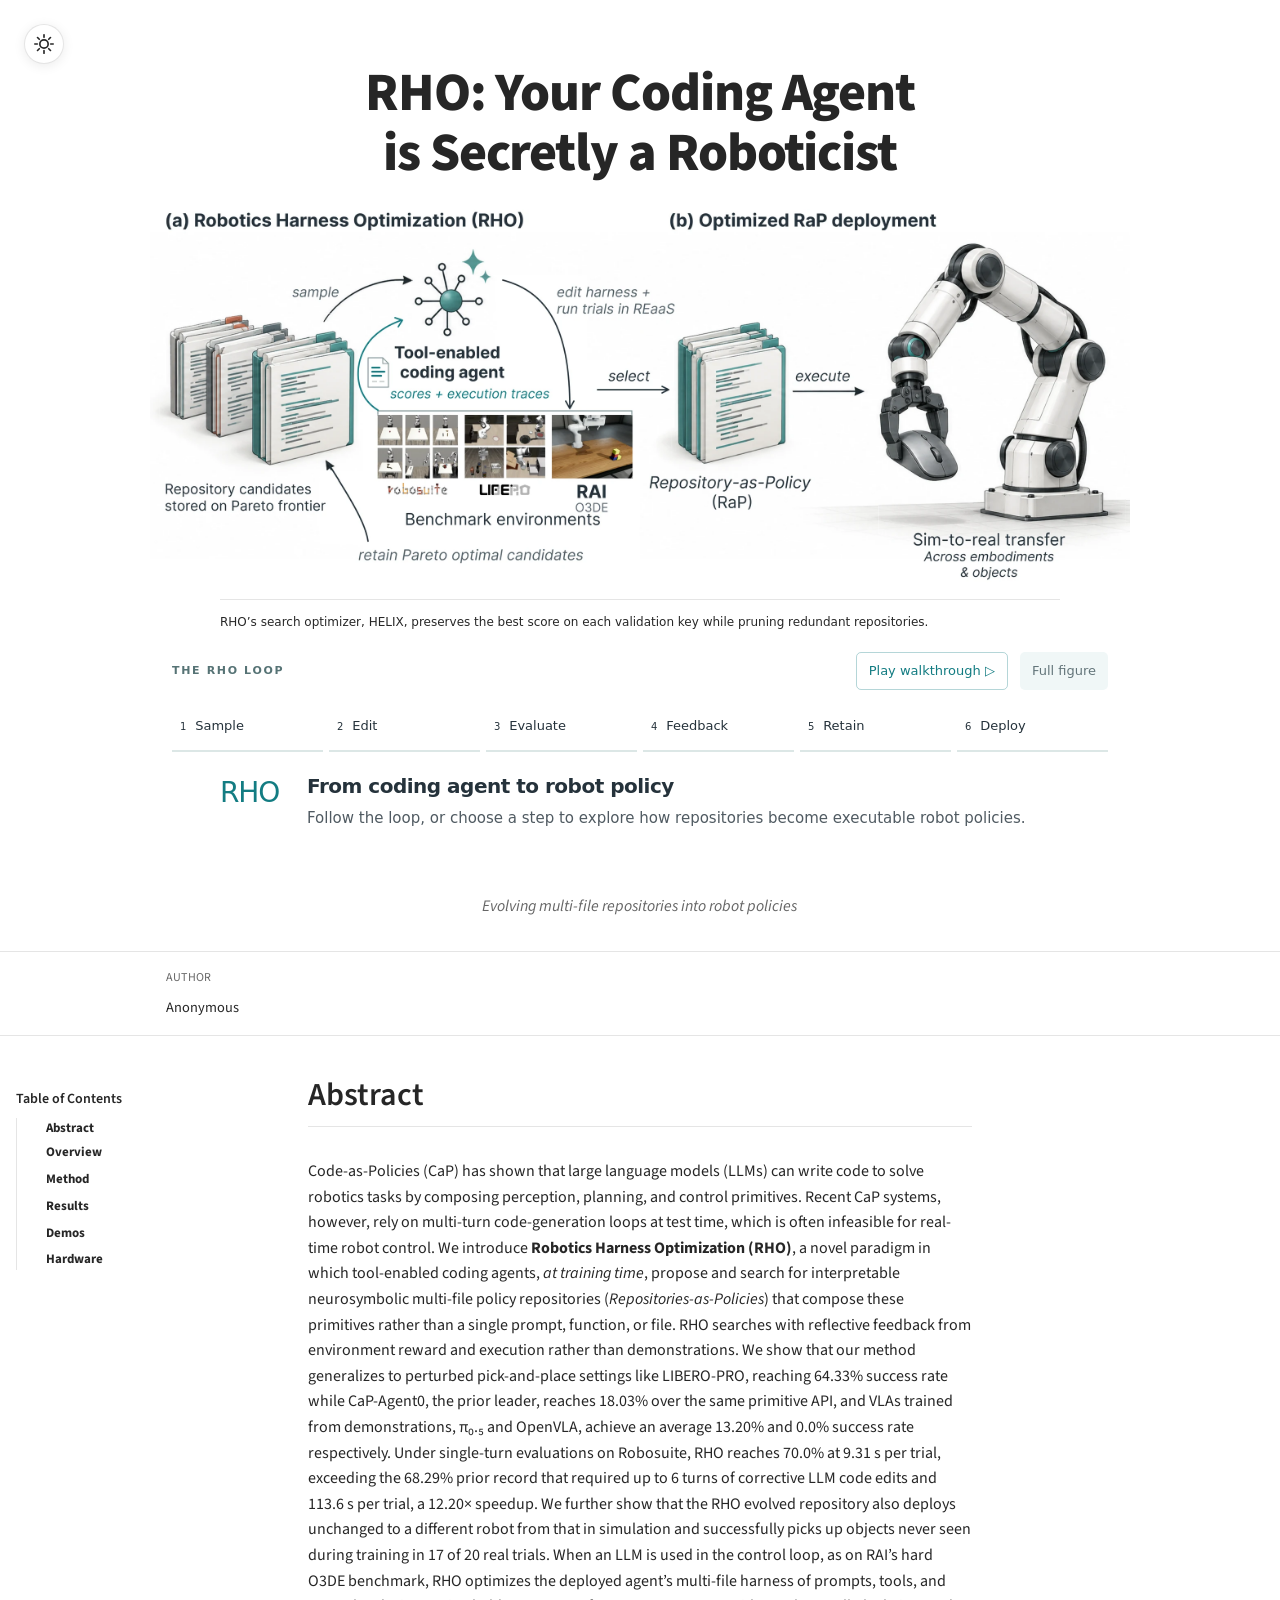
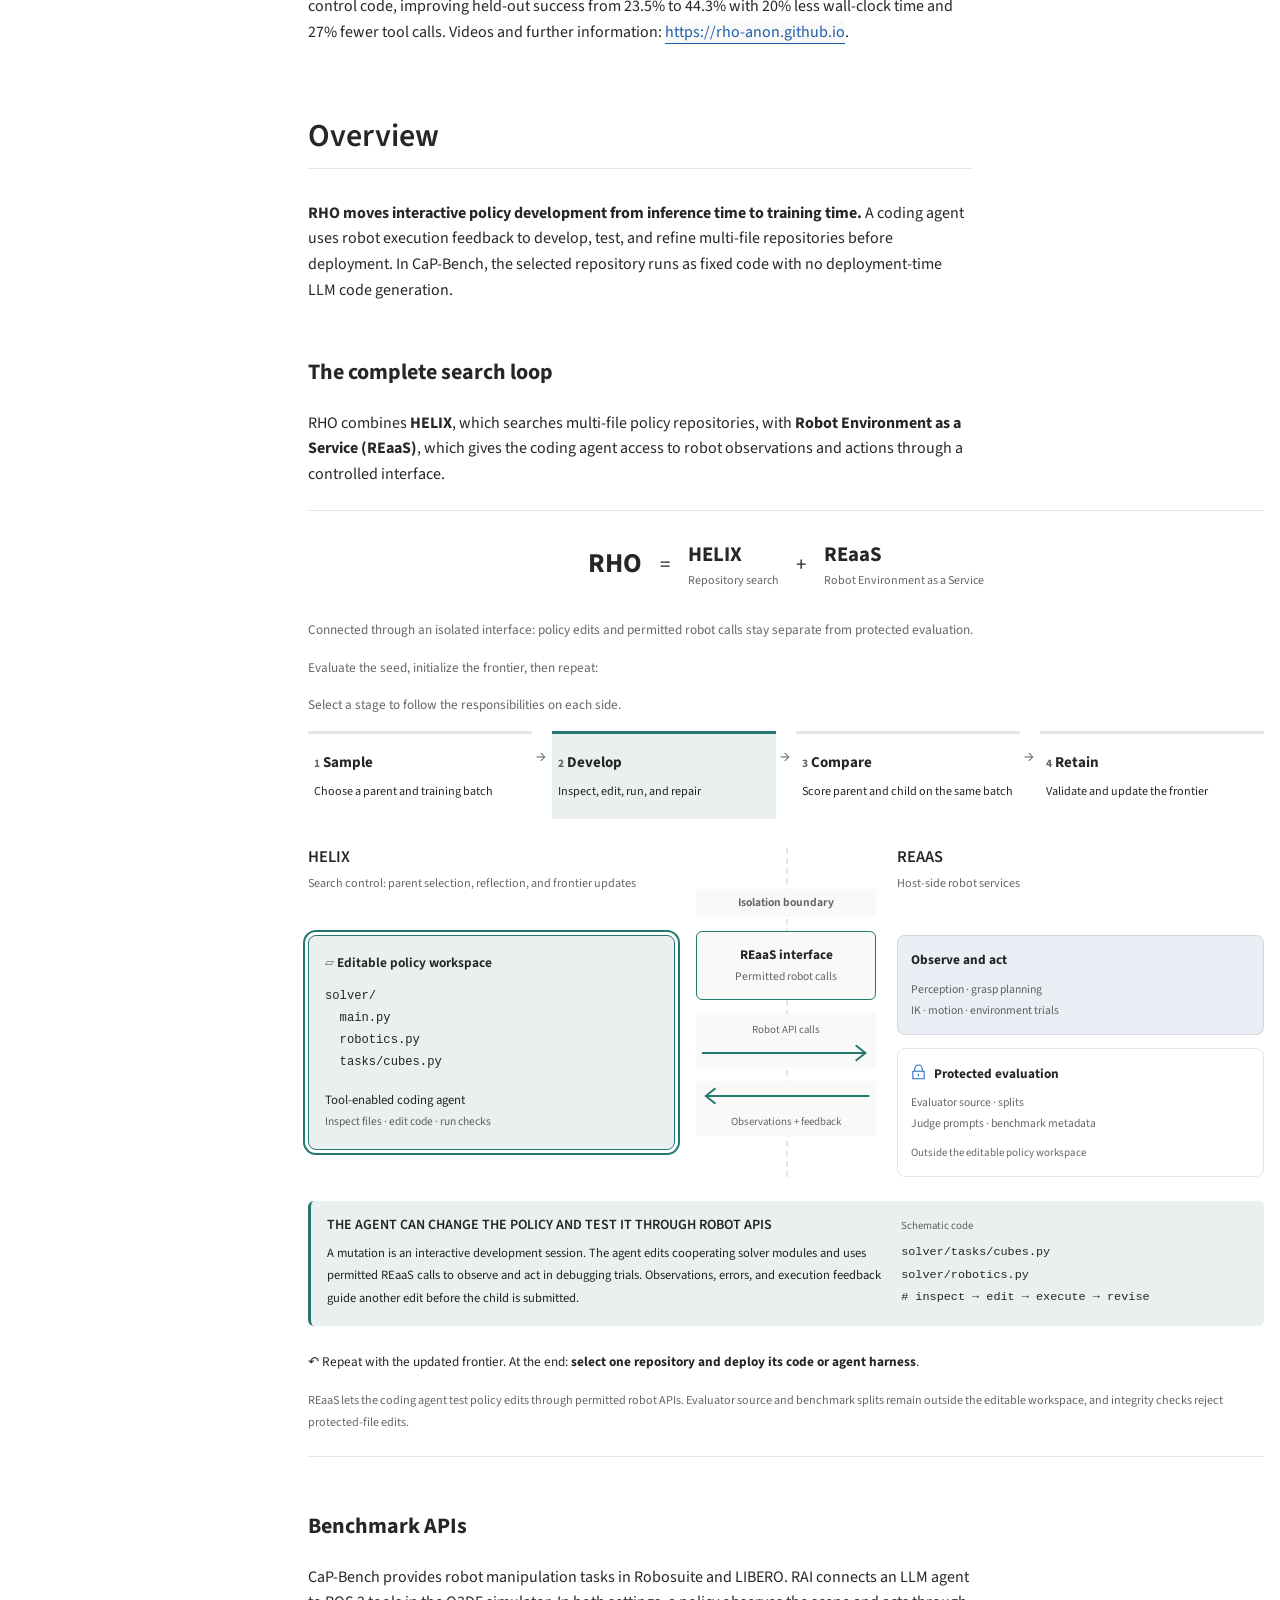
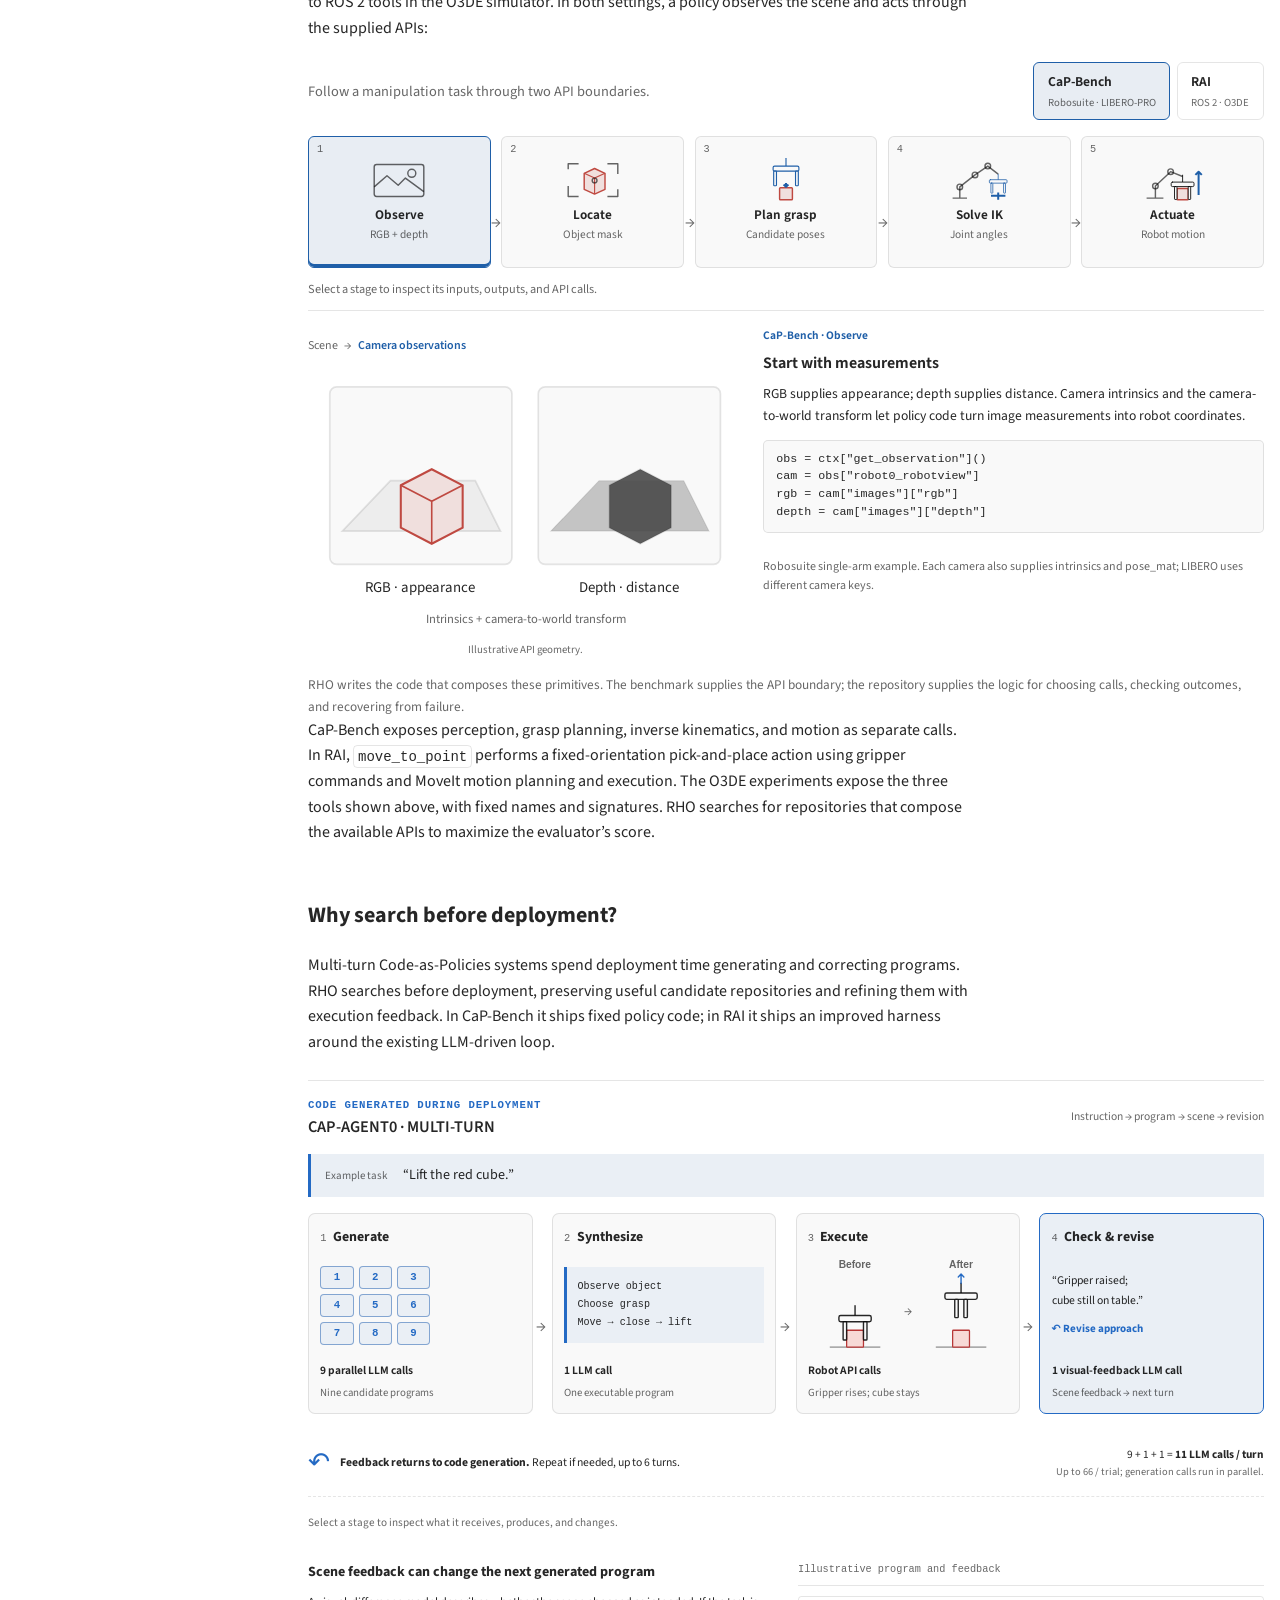
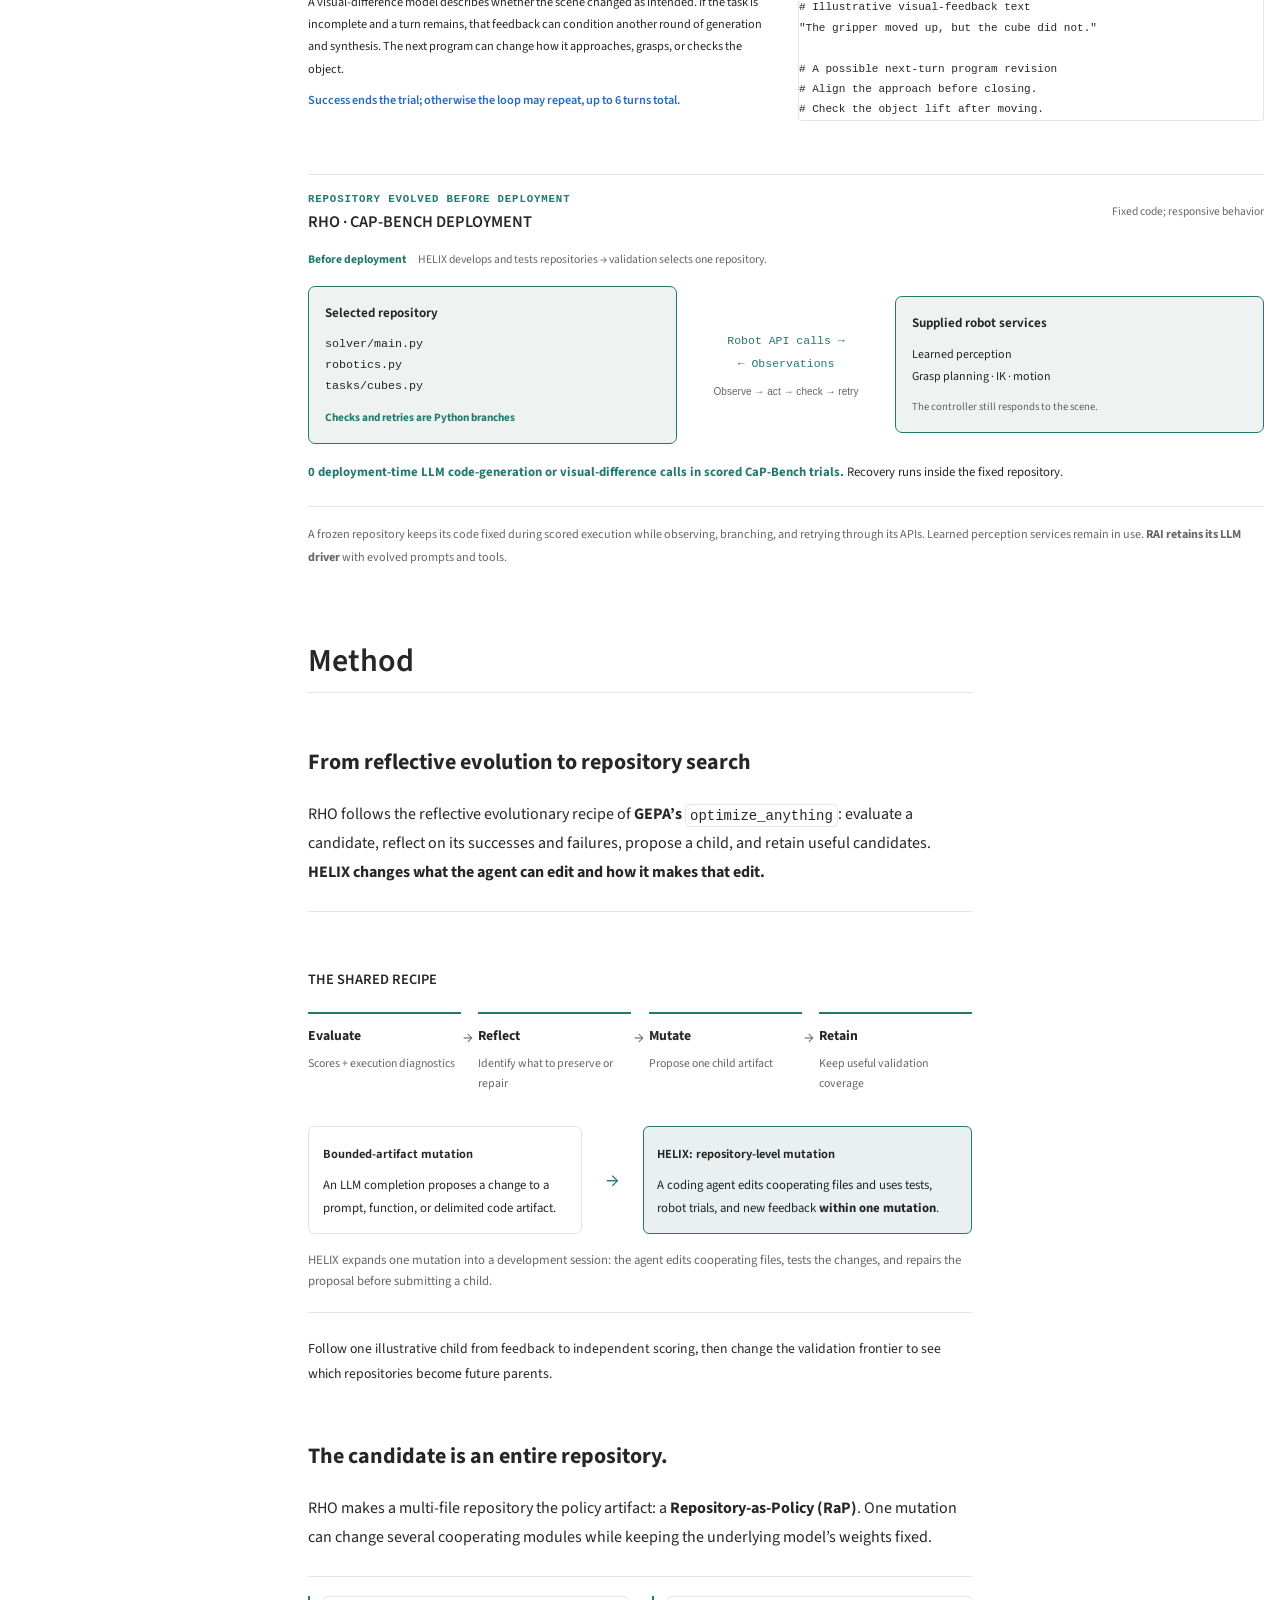
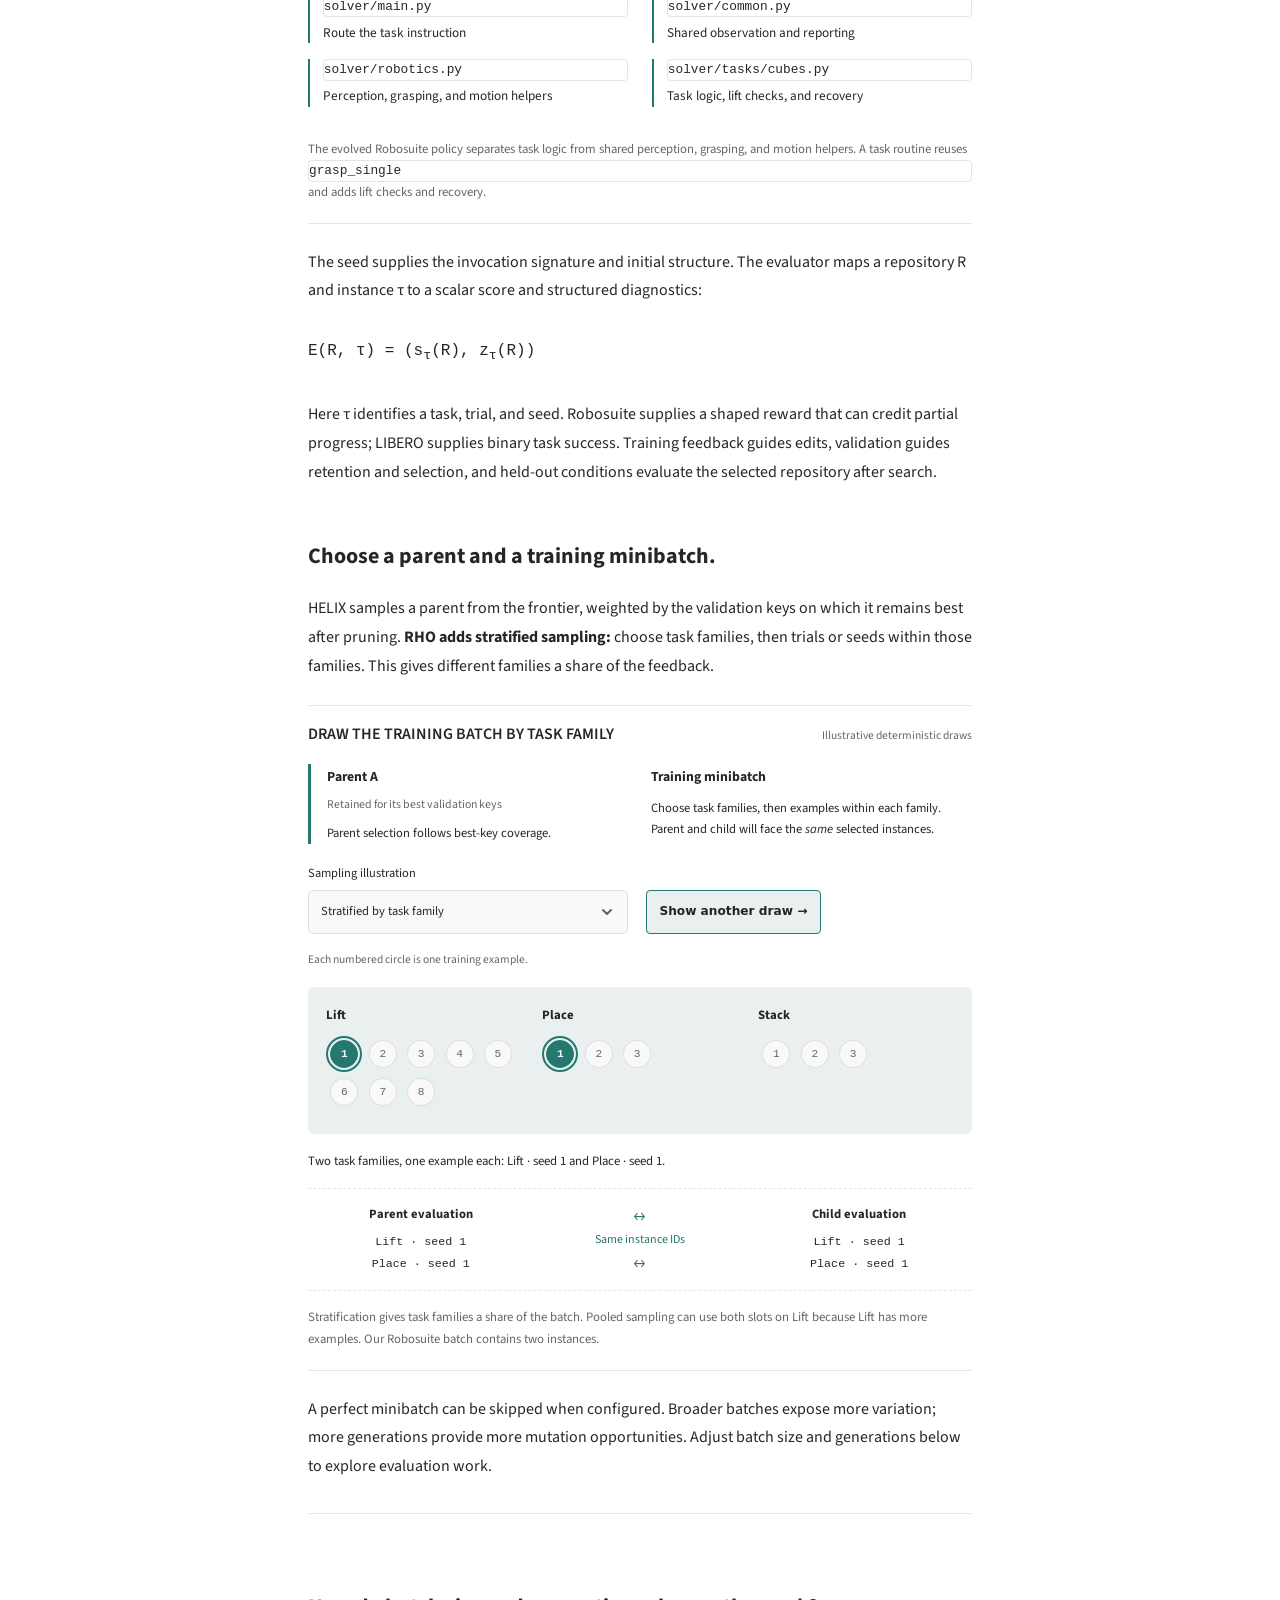
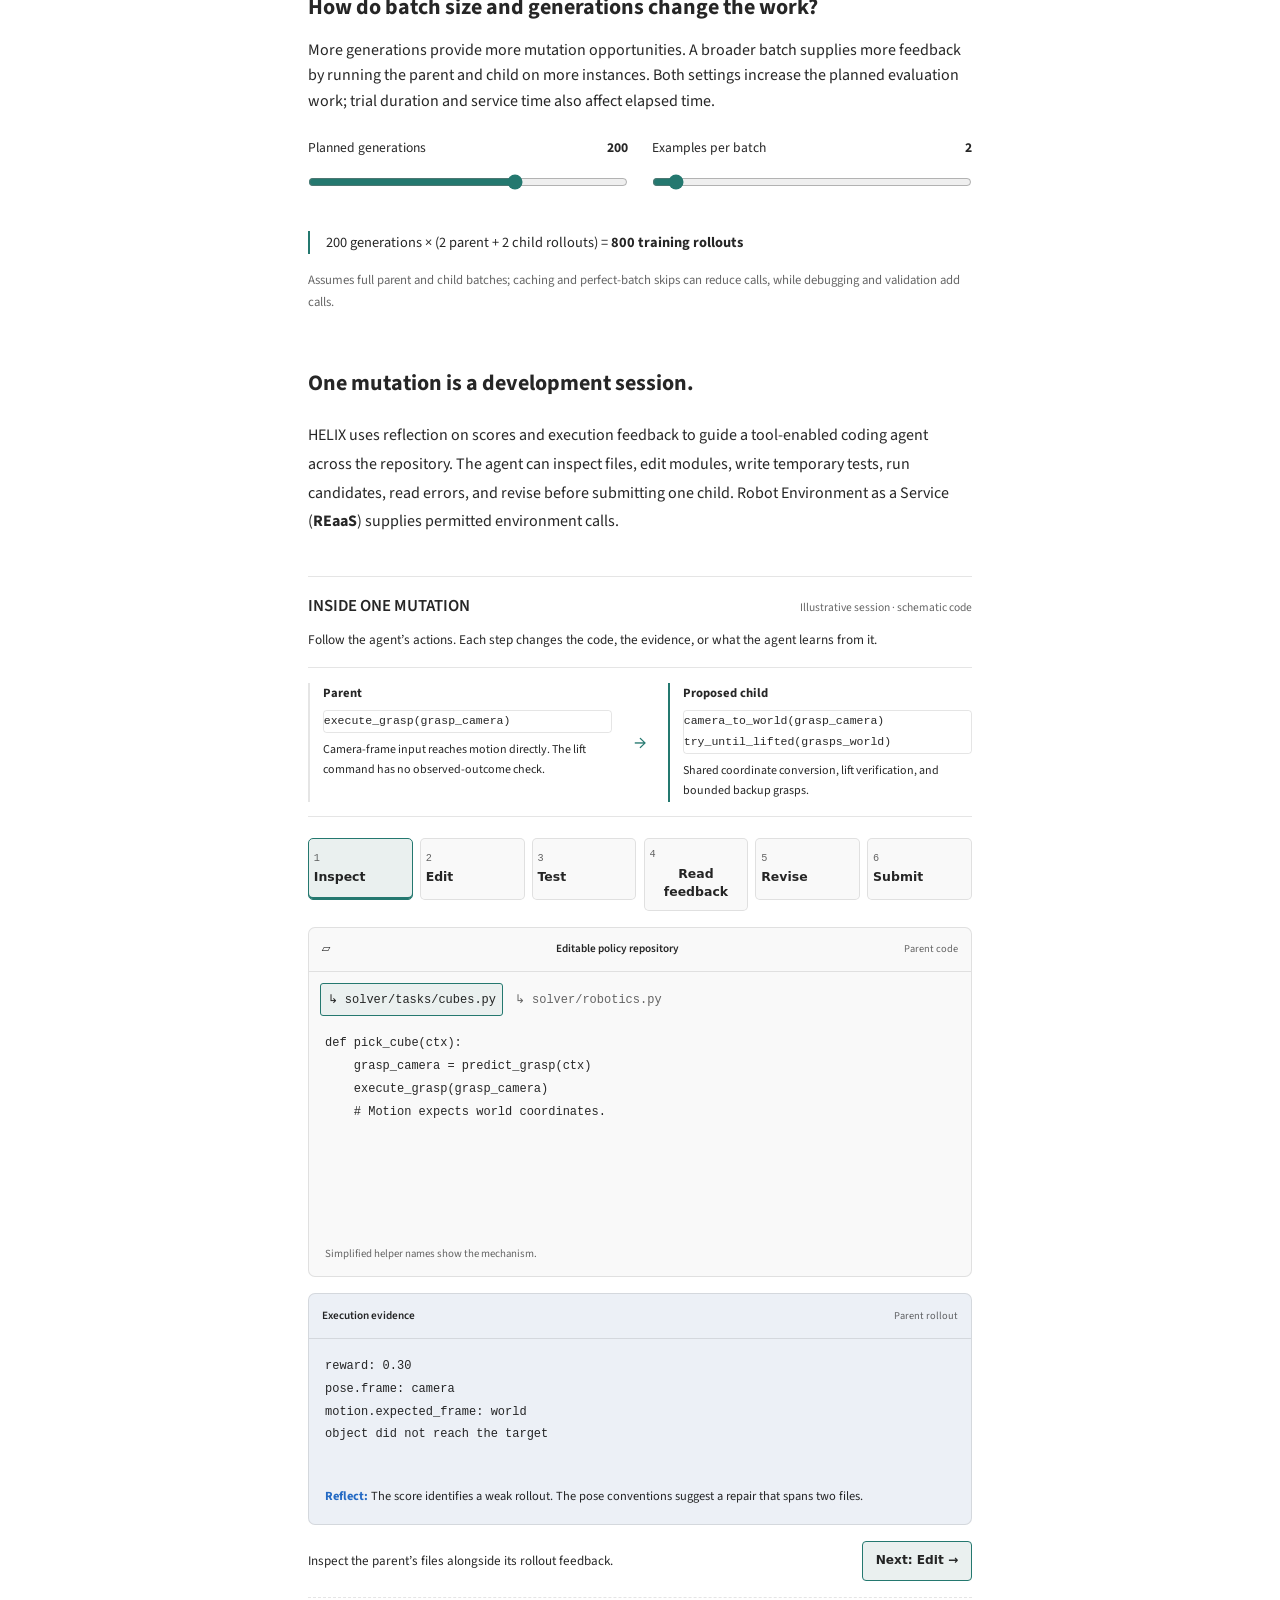
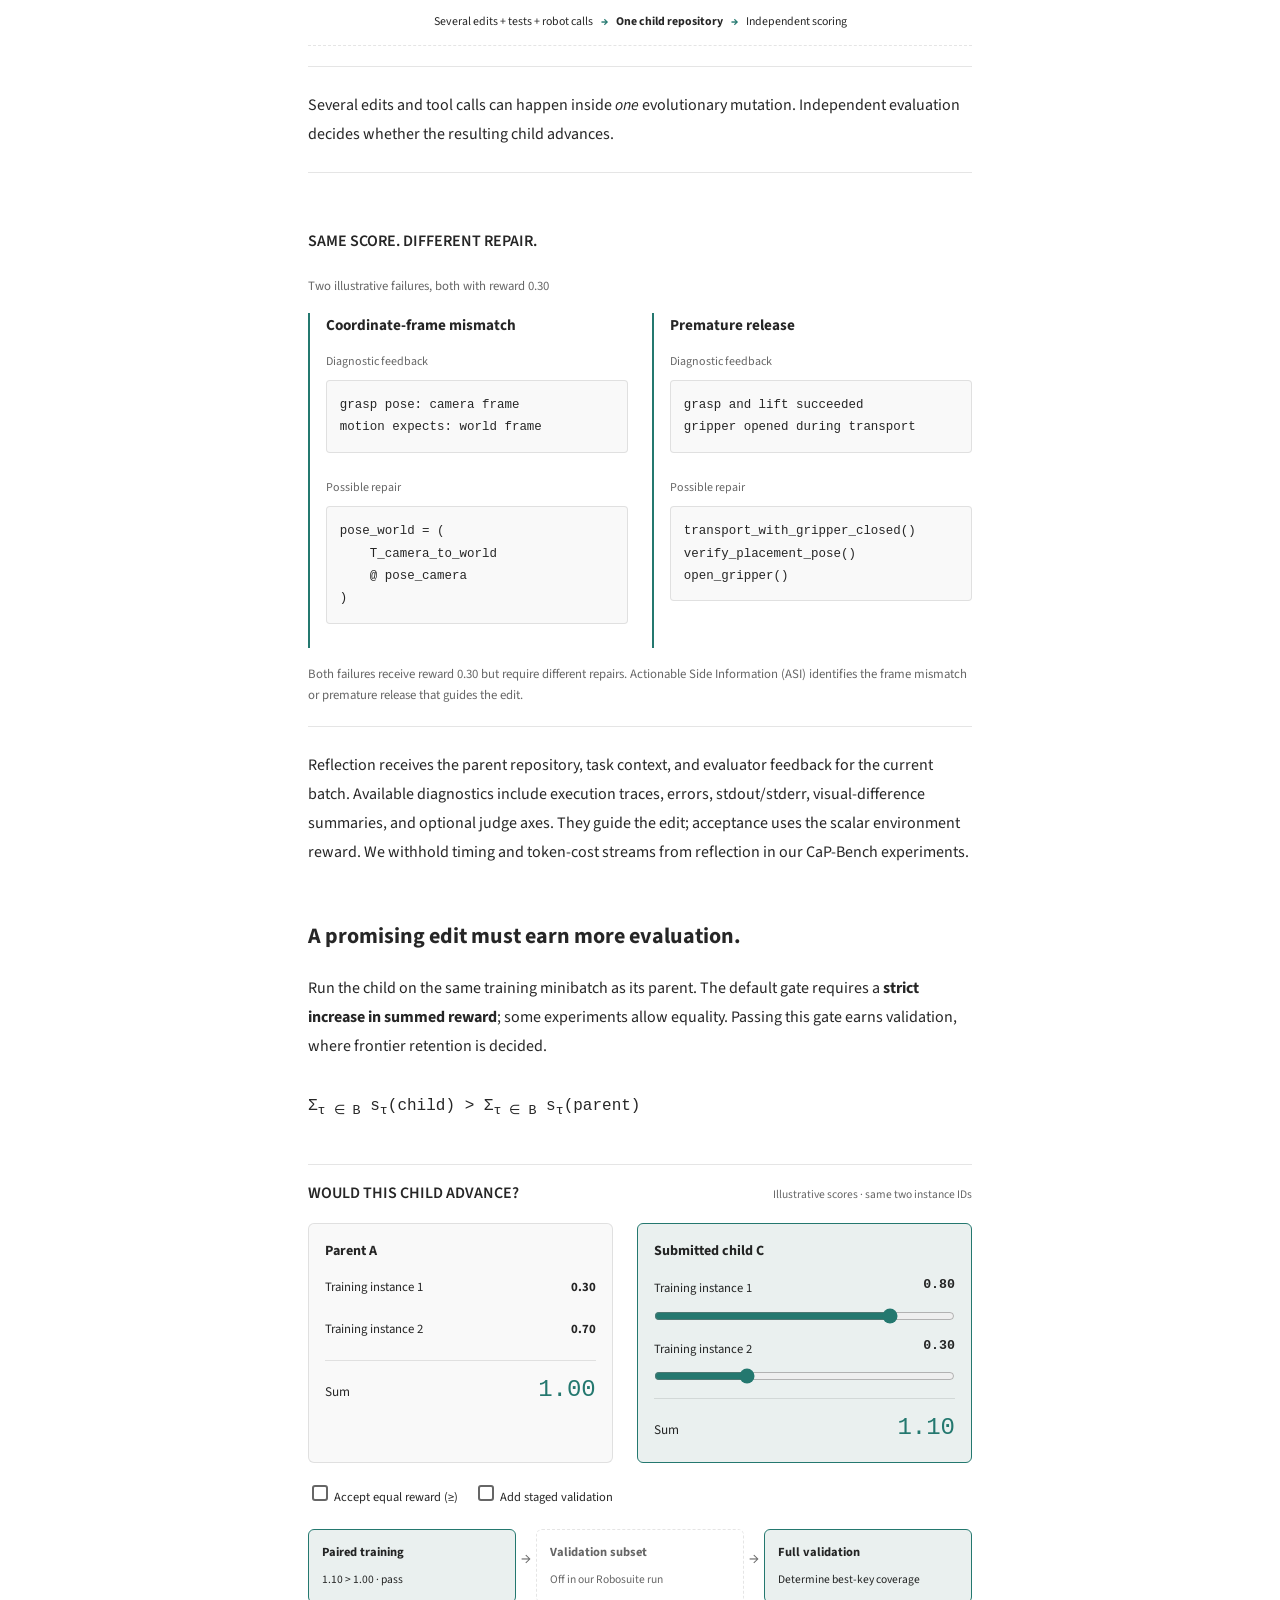
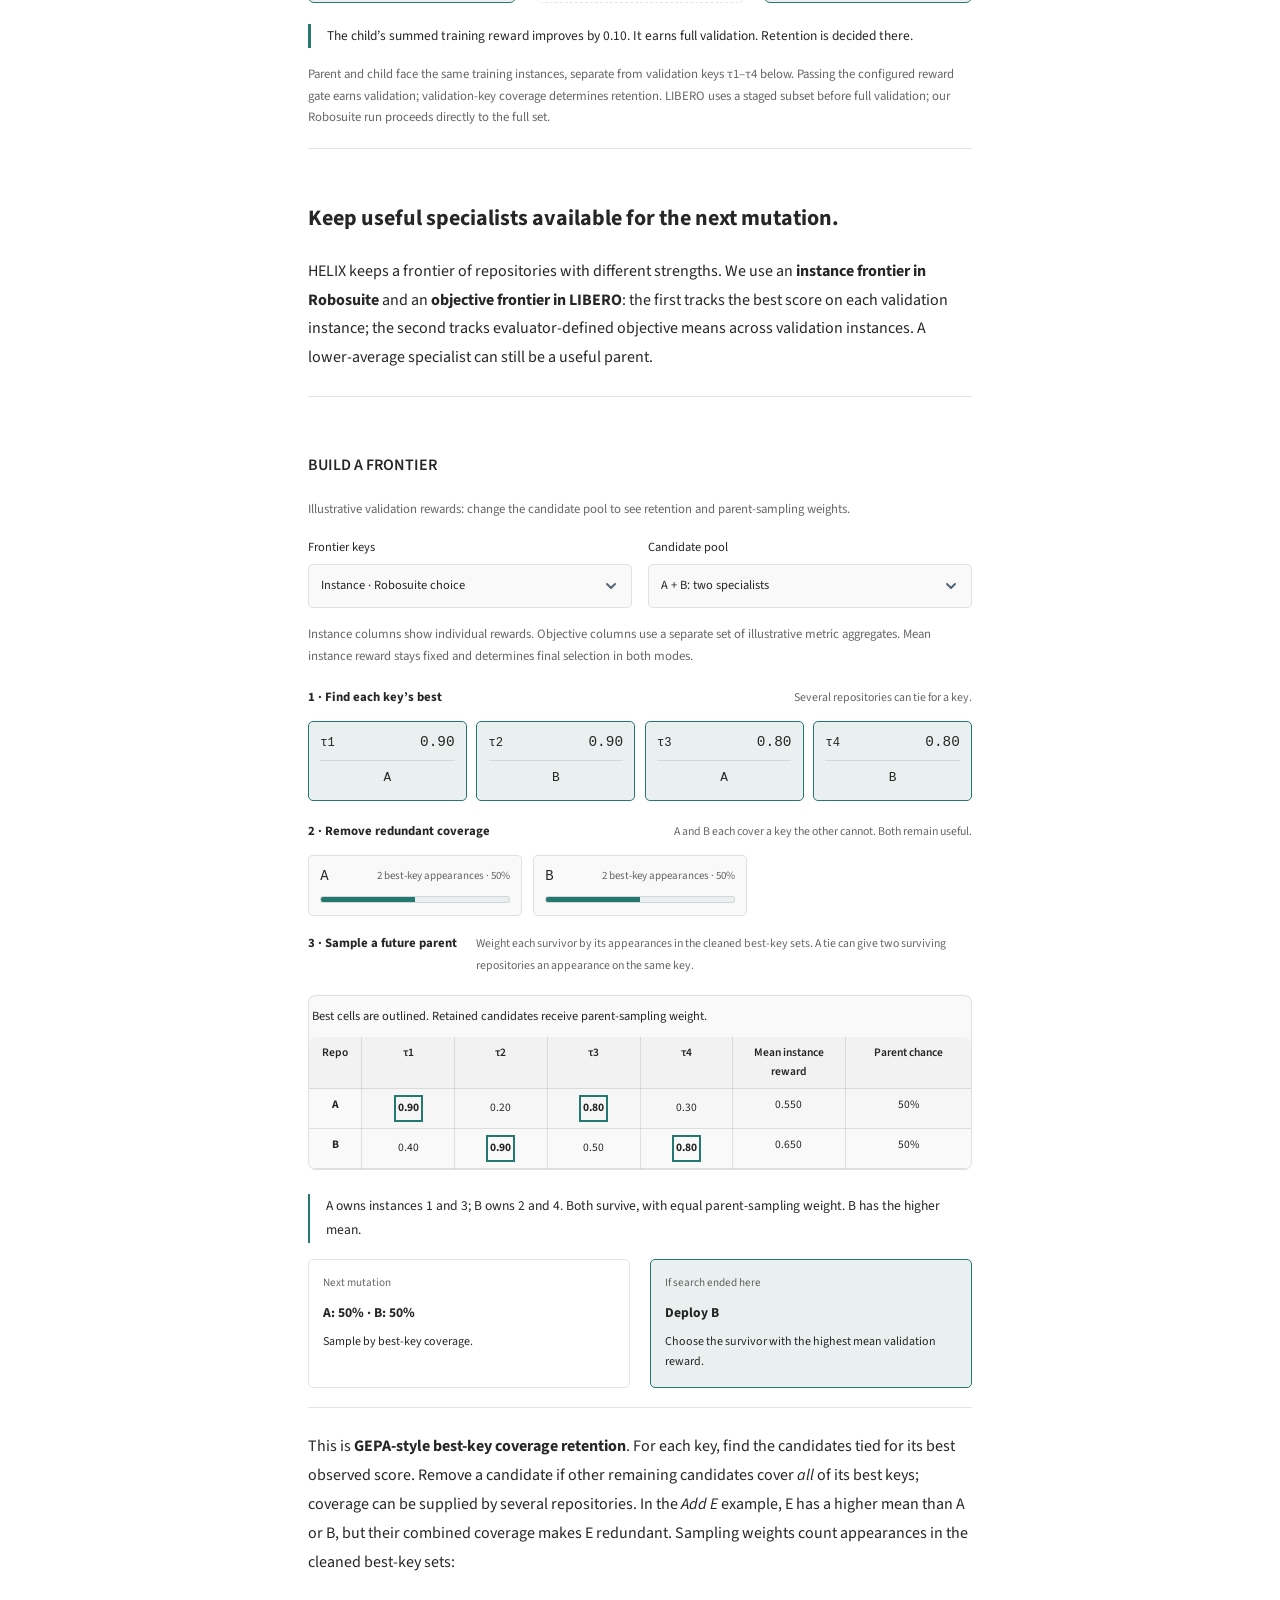
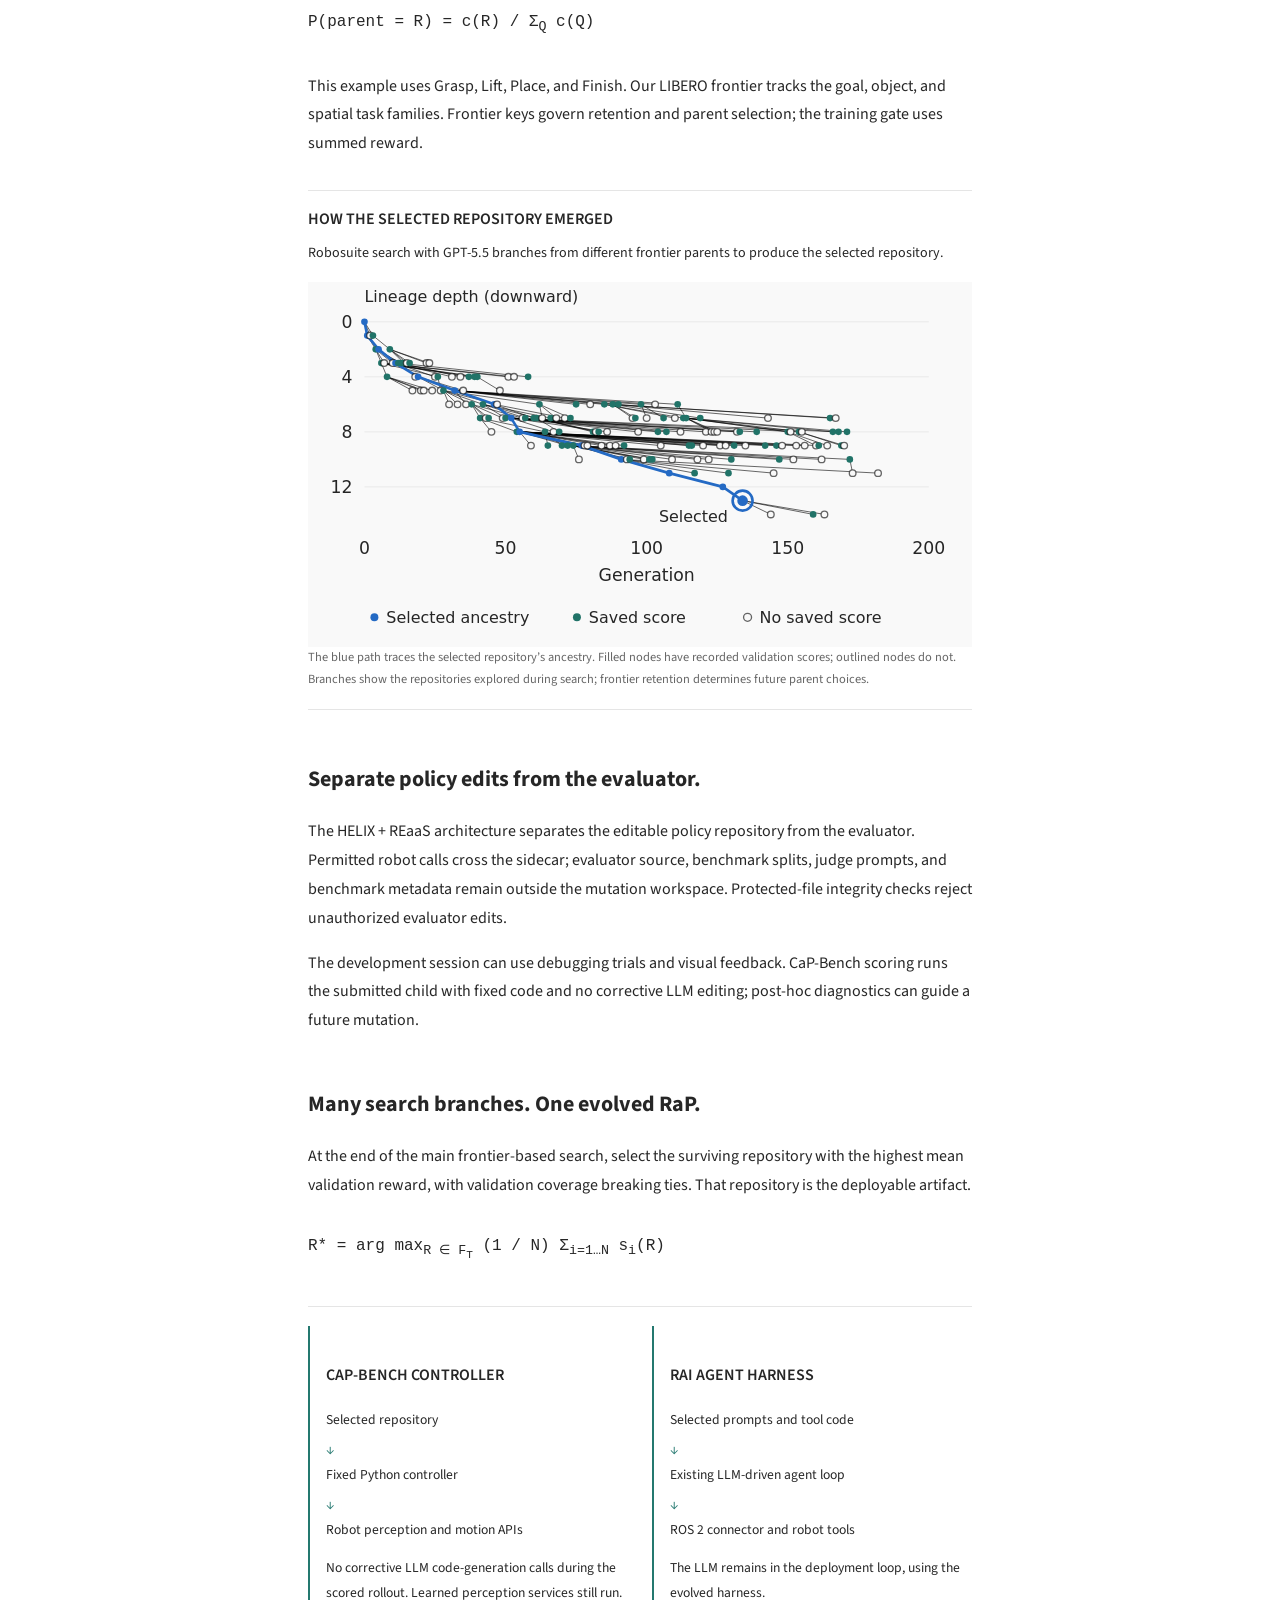
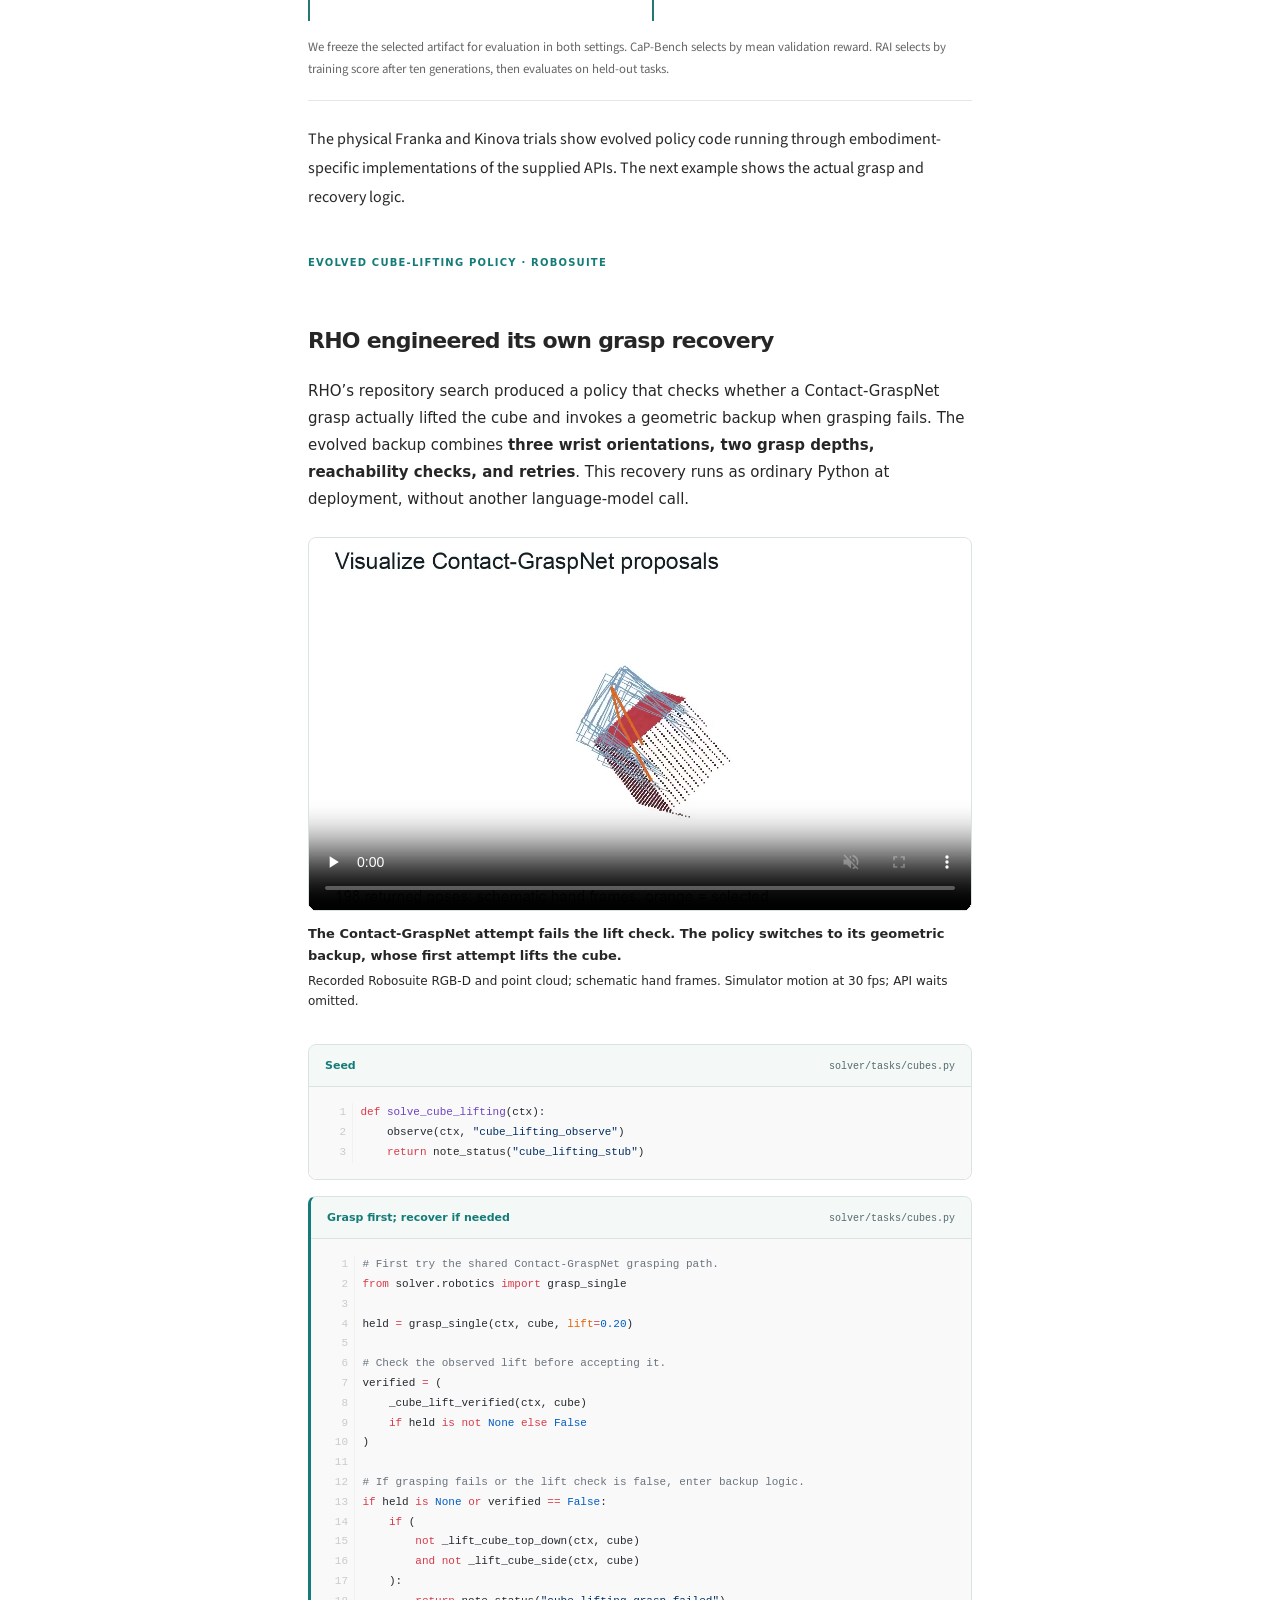
==== commit 4570c74d: "Update results and refine project page" ====
--- a/index.html
+++ b/index.html
@@ -31,7 +31,7 @@
           disconnect() { this._ro.disconnect(); clearTimeout(this._timer); }
         };
       })();
-    </script><script type="module" src="/scripts/color-palettes.js"></script><link rel="stylesheet" href="/_astro/index.CHPS815t.css"><script type="module" src="/_astro/hoisted.CWr0ofYg.js"></script>
+    </script><script type="module" src="/scripts/color-palettes.js"></script><link rel="stylesheet" href="/_astro/index.Bowhe9tt.css"><script type="module" src="/_astro/hoisted.BhYTC1bg.js"></script>
 <script type="module" src="/_astro/page.DyOpxeYA.js"></script></head> <body> <button id="theme-toggle" aria-label="Toggle color theme" data-astro-cid-x3pjskd3> <span class="icon-wrapper" data-astro-cid-x3pjskd3> <svg class="icon icon--sun" width="20" height="20" viewBox="0 0 24 24" aria-hidden="true" focusable="false" fill="none" stroke="currentColor" stroke-width="2" stroke-linecap="round" stroke-linejoin="round" data-astro-cid-x3pjskd3> <circle cx="12" cy="12" r="5" data-astro-cid-x3pjskd3></circle> <line x1="12" y1="1" x2="12" y2="4" data-astro-cid-x3pjskd3></line> <line x1="12" y1="20" x2="12" y2="23" data-astro-cid-x3pjskd3></line> <line x1="1" y1="12" x2="4" y2="12" data-astro-cid-x3pjskd3></line> <line x1="20" y1="12" x2="23" y2="12" data-astro-cid-x3pjskd3></line> <line x1="4.22" y1="4.22" x2="6.34" y2="6.34" data-astro-cid-x3pjskd3></line> <line x1="17.66" y1="17.66" x2="19.78" y2="19.78" data-astro-cid-x3pjskd3></line> <line x1="4.22" y1="19.78" x2="6.34" y2="17.66" data-astro-cid-x3pjskd3></line> <line x1="17.66" y1="6.34" x2="19.78" y2="4.22" data-astro-cid-x3pjskd3></line> </svg> <svg class="icon icon--moon" style="opacity:0" width="20" height="20" viewBox="0 0 24 24" aria-hidden="true" focusable="false" fill="none" stroke="currentColor" stroke-width="2" stroke-linecap="round" stroke-linejoin="round" data-astro-cid-x3pjskd3> <path d="M21 12.79A9 9 0 1 1 11.21 3 7 7 0 0 0 21 12.79z" data-astro-cid-x3pjskd3></path> </svg> </span>  </button>  <section class="hero" data-astro-cid-uzw5or4x> <h1 class="hero-title" data-astro-cid-uzw5or4x>RHO: Your Coding Agent is Secretly a Roboticist</h1> <div class="hero-banner" data-astro-cid-uzw5or4x> <rho-walkthrough aria-label="How Robotics Harness Optimization works" data-astro-cid-zdsvjcfn> <div class="walk-stage" data-astro-cid-zdsvjcfn> <div class="walk-canvas" data-astro-cid-zdsvjcfn> <img src="/rho-figure.webp" width="2400" height="920" fetchpriority="high" alt="RHO: a coding agent samples and edits repository candidates, evaluates them in Robosuite, LIBERO and RAI, uses scores and execution traces, preserves useful validation-key coverage, and deploys a selected Repository-as-Policy on robots." data-astro-cid-zdsvjcfn> <svg width="0" height="0" aria-hidden="true" style="position:absolute" data-astro-cid-zdsvjcfn><defs data-astro-cid-zdsvjcfn><mask id="rho-base-cutouts" maskUnits="objectBoundingBox" maskContentUnits="objectBoundingBox" data-astro-cid-zdsvjcfn><rect width="1" height="1" fill="white" data-astro-cid-zdsvjcfn></rect><rect x=".01" y=".27826" width=".19833" height=".44348" fill="black" data-astro-cid-zdsvjcfn></rect><rect x=".26667" y=".08478" width=".0825" height=".26304" fill="black" data-astro-cid-zdsvjcfn></rect><rect x=".23167" y=".54783" width=".0825" height=".16957" fill="black" data-astro-cid-zdsvjcfn></rect><rect x=".32083" y=".54783" width=".0825" height=".16957" fill="black" data-astro-cid-zdsvjcfn></rect><rect x=".41" y=".54783" width=".0825" height=".16957" fill="black" data-astro-cid-zdsvjcfn></rect><rect x=".5325" y=".28261" width=".12333" height=".40652" fill="black" data-astro-cid-zdsvjcfn></rect><rect x=".74333" y=".06522" width=".2525" height=".8" fill="black" data-astro-cid-zdsvjcfn></rect></mask></defs></svg> <svg class="walk-parts" viewBox="0 0 1200 460" aria-hidden="true" data-astro-cid-zdsvjcfn> <g class="part part-repos" data-astro-cid-zdsvjcfn><svg x="12" y="128" width="238" height="204" overflow="hidden" data-astro-cid-zdsvjcfn><image href="/rho-figure.webp" x="-12" y="-128" width="1200" height="460" data-astro-cid-zdsvjcfn></image></svg></g> <g class="part part-agent" data-astro-cid-zdsvjcfn><svg x="320" y="39" width="99" height="121" overflow="hidden" data-astro-cid-zdsvjcfn><image href="/rho-figure.webp" x="-320" y="-39" width="1200" height="460" data-astro-cid-zdsvjcfn></image></svg></g> <g class="part part-bench bench-one" data-astro-cid-zdsvjcfn><svg x="278" y="252" width="99" height="78" overflow="hidden" data-astro-cid-zdsvjcfn><image href="/rho-figure.webp" x="-278" y="-252" width="1200" height="460" data-astro-cid-zdsvjcfn></image></svg></g> <g class="part part-bench bench-two" data-astro-cid-zdsvjcfn><svg x="385" y="252" width="99" height="78" overflow="hidden" data-astro-cid-zdsvjcfn><image href="/rho-figure.webp" x="-385" y="-252" width="1200" height="460" data-astro-cid-zdsvjcfn></image></svg></g> <g class="part part-bench bench-three" data-astro-cid-zdsvjcfn><svg x="492" y="252" width="99" height="78" overflow="hidden" data-astro-cid-zdsvjcfn><image href="/rho-figure.webp" x="-492" y="-252" width="1200" height="460" data-astro-cid-zdsvjcfn></image></svg></g> <g class="part part-policy" data-astro-cid-zdsvjcfn><svg x="639" y="130" width="148" height="187" overflow="hidden" data-astro-cid-zdsvjcfn><image href="/rho-figure.webp" x="-639" y="-130" width="1200" height="460" data-astro-cid-zdsvjcfn></image></svg></g> <g class="part part-robot" data-astro-cid-zdsvjcfn><svg x="892" y="30" width="303" height="368" overflow="hidden" data-astro-cid-zdsvjcfn><image href="/rho-figure.webp" x="-892" y="-30" width="1200" height="460" data-astro-cid-zdsvjcfn></image></svg></g> <g class="travelling-repo" data-astro-cid-zdsvjcfn><rect width="27" height="33" rx="3" fill="#fff" stroke="#137c82" stroke-width="1.5" data-astro-cid-zdsvjcfn></rect><path d="M5 9h16M5 14h12M5 19h16M5 24h8" stroke="#137c82" stroke-width="1.5" data-astro-cid-zdsvjcfn></path></g> <g class="agent-rings" fill="none" stroke="#137c82" data-astro-cid-zdsvjcfn><circle cx="369" cy="111" r="23" data-astro-cid-zdsvjcfn></circle><circle cx="369" cy="111" r="32" data-astro-cid-zdsvjcfn></circle></g> <g class="trial-meters" fill="#137c82" data-astro-cid-zdsvjcfn><rect x="278" y="326" width="99" height="4" data-astro-cid-zdsvjcfn></rect><rect x="385" y="326" width="99" height="4" data-astro-cid-zdsvjcfn></rect><rect x="492" y="326" width="99" height="4" data-astro-cid-zdsvjcfn></rect></g> </svg> <svg class="walk-overlay" viewBox="0 0 1200 460" aria-hidden="true" data-astro-cid-zdsvjcfn> <defs data-astro-cid-zdsvjcfn><mask id="rho-focus-mask" data-astro-cid-zdsvjcfn><rect width="1200" height="460" fill="white" data-astro-cid-zdsvjcfn></rect><rect class="focus-window" x="0" y="0" width="1200" height="460" rx="22" fill="black" data-astro-cid-zdsvjcfn></rect></mask></defs> <path class="walk-mobile-cover" d="M638 135H1200V460H605V315H638Z" fill="white" data-astro-cid-zdsvjcfn></path> <rect width="1200" height="460" fill="white" opacity=".6" mask="url(#rho-focus-mask)" data-astro-cid-zdsvjcfn></rect> <path class="walk-flow" d="M215 120 C240 77 282 79 316 86" data-astro-cid-zdsvjcfn></path> <circle class="walk-packet" r="4" fill="#137c82" data-astro-cid-zdsvjcfn></circle> </svg> </div> </div> <div class="kinova-stage" hidden data-astro-cid-zdsvjcfn> <div class="kinova-heading" data-astro-cid-zdsvjcfn><strong data-astro-cid-zdsvjcfn>Kinova Gen3 + Franka</strong><span data-astro-cid-zdsvjcfn>Illustrative animation · drag to orbit</span></div> <iframe title="Franka and Kinova Gen3 articulated motion: illustrative animation" data-src="/kinova/index.html?initialCameraPosition=0,-2.6,1.3&initialCameraLookAt=0,0,0.45&initialCameraUp=0,0,1&initialCameraFov=0.55" loading="lazy" referrerpolicy="no-referrer" data-astro-cid-zdsvjcfn></iframe> </div> <p class="frontier-caption" data-astro-cid-zdsvjcfn>RHO’s search optimizer, HELIX, preserves the best score on each validation key while pruning redundant repositories.</p> <div class="walk-controls" hidden data-astro-cid-zdsvjcfn> <div class="walk-toolbar" data-astro-cid-zdsvjcfn><span class="walk-eyebrow" data-astro-cid-zdsvjcfn>THE RHO LOOP</span><div class="walk-actions" data-astro-cid-zdsvjcfn><button type="button" class="play" aria-label="Play walkthrough" data-astro-cid-zdsvjcfn>Play walkthrough <span aria-hidden="true" data-astro-cid-zdsvjcfn>▷</span></button><button type="button" class="overview" aria-pressed="true" data-astro-cid-zdsvjcfn>Full figure</button></div></div> <div class="walk-steps" role="group" aria-label="Walkthrough steps" data-astro-cid-zdsvjcfn> <button type="button" data-step="0" aria-pressed="false" data-astro-cid-zdsvjcfn><span class="step-number" data-astro-cid-zdsvjcfn>1</span><span data-astro-cid-zdsvjcfn>Sample</span><i aria-hidden="true" data-astro-cid-zdsvjcfn></i></button><button type="button" data-step="1" aria-pressed="false" data-astro-cid-zdsvjcfn><span class="step-number" data-astro-cid-zdsvjcfn>2</span><span data-astro-cid-zdsvjcfn>Edit</span><i aria-hidden="true" data-astro-cid-zdsvjcfn></i></button><button type="button" data-step="2" aria-pressed="false" data-astro-cid-zdsvjcfn><span class="step-number" data-astro-cid-zdsvjcfn>3</span><span data-astro-cid-zdsvjcfn>Evaluate</span><i aria-hidden="true" data-astro-cid-zdsvjcfn></i></button><button type="button" data-step="3" aria-pressed="false" data-astro-cid-zdsvjcfn><span class="step-number" data-astro-cid-zdsvjcfn>4</span><span data-astro-cid-zdsvjcfn>Feedback</span><i aria-hidden="true" data-astro-cid-zdsvjcfn></i></button><button type="button" data-step="4" aria-pressed="false" data-astro-cid-zdsvjcfn><span class="step-number" data-astro-cid-zdsvjcfn>5</span><span data-astro-cid-zdsvjcfn>Retain</span><i aria-hidden="true" data-astro-cid-zdsvjcfn></i></button><button type="button" data-step="5" aria-pressed="false" data-astro-cid-zdsvjcfn><span class="step-number" data-astro-cid-zdsvjcfn>6</span><span data-astro-cid-zdsvjcfn>Deploy</span><i aria-hidden="true" data-astro-cid-zdsvjcfn></i></button> </div> <div class="walk-description" data-astro-cid-zdsvjcfn><span class="walk-counter" aria-hidden="true" data-astro-cid-zdsvjcfn>RHO</span><div data-astro-cid-zdsvjcfn><h2 data-astro-cid-zdsvjcfn>From coding agent to robot policy</h2><p data-astro-cid-zdsvjcfn>Follow the loop, or choose a step to explore how repositories become executable robot policies.</p></div></div> <span class="walk-status" role="status" aria-live="polite" data-astro-cid-zdsvjcfn></span> </div> <script type="application/json" class="walk-data">[["Sample","Start from a retained repository","RHO samples a parent from the retained frontier, weighted by its best validation-key coverage, for the coding agent to improve."],["Edit","Improve the robotics harness","The tool-enabled coding agent edits the repository: code, prompts, and tools can all be part of the harness."],["Evaluate","Run trials in REaaS","Evaluate candidates through REaaS. We use Robosuite, LIBERO, and RAI; trials return scores and execution traces."],["Feedback","Turn execution into feedback","Scores and execution traces return to the coding agent, informing the next revision."],["Retain","Preserve useful validation coverage","Validation identifies each key’s best candidates. Coverage pruning keeps useful specialists and removes redundant repositories; the survivors become parents for future mutations."],["Deploy","Sim-to-real transfer of the evolved RaP","We deploy the RHO-evolved Repository-as-Policy (RaP) on real robots and demonstrate sim-to-real transfer across robot embodiments and to unseen objects."]]</script> </rho-walkthrough>   </div> <p class="hero-desc" data-astro-cid-uzw5or4x>Evolving multi-file repositories into robot policies</p> </section> <script>
   (() => {
     const el = document.querySelector(".hero-title");
@@ -147,7 +147,9 @@
         .table-of-contents nav.table-of-contents-collapsible li > ul,
         .toc-mobile-sidebar nav.table-of-contents-collapsible li > ul { overflow: hidden; transition: height 200ms ease; }
         .table-of-contents nav.table-of-contents-collapsible li.collapsed > ul,
-        .toc-mobile-sidebar nav.table-of-contents-collapsible li.collapsed > ul { display: block; }
+        .toc-mobile-sidebar nav.table-of-contents-collapsible li.collapsed > ul { display: block; visibility: hidden; }
+        .table-of-contents nav.table-of-contents-collapsible li.collapsed > ul:focus-within,
+        .toc-mobile-sidebar nav.table-of-contents-collapsible li.collapsed > ul:focus-within { height: auto !important; visibility: visible; }
       `;
       document.head.appendChild(style);
     };
@@ -890,10 +892,11 @@
 </script>  <main> <h2 id="abstract"><a href="#abstract">Abstract</a></h2>
 <p>Code-as-Policies (CaP) has shown that large language models (LLMs) can write code to solve robotics tasks by composing perception, planning, and control primitives. Recent CaP systems, however, rely on multi-turn code-generation loops at test time, which is often infeasible for real-time robot control. We introduce <strong>Robotics Harness Optimization (RHO)</strong>, a novel paradigm in which tool-enabled coding agents, <em>at training time</em>, propose and search for interpretable neurosymbolic multi-file policy repositories (<em>Repositories-as-Policies</em>) that compose these primitives rather than a single prompt, function, or file. RHO searches with reflective feedback from environment reward and execution rather than demonstrations. We show that our method generalizes to perturbed pick-and-place settings like LIBERO-PRO, reaching 64.33% success rate while CaP-Agent0, the prior leader, reaches 18.03% over the same primitive API, and VLAs trained from demonstrations, π₀.₅ and OpenVLA, achieve an average 13.20% and 0.0% success rate respectively. Under single-turn evaluations on Robosuite, RHO reaches 70.0% at 9.31 s per trial, exceeding the 68.29% prior record that required up to 6 turns of corrective LLM code edits and 113.6 s per trial, a 12.20× speedup. We further show that the RHO evolved repository also deploys unchanged to a different robot from that in simulation and successfully picks up objects never seen during training in 17 of 20 real trials. When an LLM is used in the control loop, as on RAI’s hard O3DE benchmark, RHO optimizes the deployed agent’s multi-file harness of prompts, tools, and control code, improving held-out success from 23.5% to 44.3% with 20% less wall-clock time and 27% fewer tool calls. Videos and further information: <a href="https://rho-anon.github.io">https://rho-anon.github.io</a>.</p>
 <h2 id="overview"><a href="#overview">Overview</a></h2>
-<rho-search-overview class="search-overview" aria-labelledby="complete-search-loop" data-stage="1" data-astro-cid-jlundrj7> <h3 id="complete-search-loop" data-astro-cid-jlundrj7>The complete search loop</h3> <p data-astro-cid-jlundrj7>RHO combines <strong data-astro-cid-jlundrj7>HELIX</strong>, which searches multi-file policy repositories, with <strong data-astro-cid-jlundrj7>robot-environments-as-a-service (REaaS)</strong>, which exposes robot execution through a controlled interface.</p> <div class="wide wide-safe" data-astro-cid-jlundrj7>  <figure class="overview-figure" data-astro-cid-jlundrj7> <div class="factorization" aria-label="RHO combines HELIX and REaaS through an isolated interface" data-astro-cid-jlundrj7><strong data-astro-cid-jlundrj7>RHO</strong><span aria-hidden="true" data-astro-cid-jlundrj7>=</span><span data-astro-cid-jlundrj7><b data-astro-cid-jlundrj7>HELIX</b><small data-astro-cid-jlundrj7>Repository search</small></span><span aria-hidden="true" data-astro-cid-jlundrj7>+</span><span data-astro-cid-jlundrj7><b data-astro-cid-jlundrj7>REaaS</b><small data-astro-cid-jlundrj7>Robot execution services</small></span></div> <p class="overview-start" data-astro-cid-jlundrj7>Connected through an isolated interface: policy edits and permitted robot calls stay separate from protected evaluation.</p> <p class="overview-start" data-astro-cid-jlundrj7>Evaluate the seed, initialize the frontier, then repeat:</p> <p class="overview-start loop-instruction" hidden data-astro-cid-jlundrj7>Select a stage to follow the responsibilities on each side.</p> <ol class="overview-loop" aria-label="Stages in the search loop" data-astro-cid-jlundrj7> <li data-astro-cid-jlundrj7><button type="button" data-loop-stage="0" aria-pressed="false" aria-controls="loop-stage-explanation" disabled data-astro-cid-jlundrj7><strong data-astro-cid-jlundrj7><span class="stage-number" data-astro-cid-jlundrj7>1</span> Sample</strong><span data-astro-cid-jlundrj7>Choose a parent and training batch</span></button></li><li data-astro-cid-jlundrj7><button type="button" data-loop-stage="1" aria-pressed="true" aria-controls="loop-stage-explanation" disabled data-astro-cid-jlundrj7><strong data-astro-cid-jlundrj7><span class="stage-number" data-astro-cid-jlundrj7>2</span> Develop</strong><span data-astro-cid-jlundrj7>Inspect, edit, run, and repair</span></button></li><li data-astro-cid-jlundrj7><button type="button" data-loop-stage="2" aria-pressed="false" aria-controls="loop-stage-explanation" disabled data-astro-cid-jlundrj7><strong data-astro-cid-jlundrj7><span class="stage-number" data-astro-cid-jlundrj7>3</span> Compare</strong><span data-astro-cid-jlundrj7>Score parent and child on the same batch</span></button></li><li data-astro-cid-jlundrj7><button type="button" data-loop-stage="3" aria-pressed="false" aria-controls="loop-stage-explanation" disabled data-astro-cid-jlundrj7><strong data-astro-cid-jlundrj7><span class="stage-number" data-astro-cid-jlundrj7>4</span> Retain</strong><span data-astro-cid-jlundrj7>Validate and update the frontier</span></button></li> </ol> <div class="architecture" data-astro-cid-jlundrj7> <div class="helix-domain" data-astro-cid-jlundrj7> <h4 data-astro-cid-jlundrj7>HELIX</h4> <p class="domain-note" data-astro-cid-jlundrj7>Search control: parent selection, reflection, and frontier updates</p> <div class="editable-workspace" data-astro-cid-jlundrj7><p class="workspace-label" data-astro-cid-jlundrj7><span class="folder-mark" aria-hidden="true" data-astro-cid-jlundrj7>▱</span> Editable policy workspace</p><pre data-astro-cid-jlundrj7>solver/
+<p><strong>RHO moves interactive policy development from inference time to training time.</strong> A coding agent uses robot execution feedback to develop, test, and refine multi-file repositories before deployment. In CaP-Bench, the selected repository runs as fixed code with no deployment-time LLM code generation.</p>
+<rho-search-overview class="search-overview" aria-labelledby="complete-search-loop" data-stage="1" data-astro-cid-jlundrj7> <h3 id="complete-search-loop" data-astro-cid-jlundrj7>The complete search loop</h3> <p data-astro-cid-jlundrj7>RHO combines <strong data-astro-cid-jlundrj7>HELIX</strong>, which searches multi-file policy repositories, with <strong data-astro-cid-jlundrj7>Robot Environment as a Service (REaaS)</strong>, which gives the coding agent access to robot observations and actions through a controlled interface.</p> <div class="wide wide-safe" data-astro-cid-jlundrj7>  <figure class="overview-figure" data-astro-cid-jlundrj7> <div class="factorization" aria-label="RHO combines HELIX and REaaS through an isolated interface" data-astro-cid-jlundrj7><strong data-astro-cid-jlundrj7>RHO</strong><span aria-hidden="true" data-astro-cid-jlundrj7>=</span><span data-astro-cid-jlundrj7><b data-astro-cid-jlundrj7>HELIX</b><small data-astro-cid-jlundrj7>Repository search</small></span><span aria-hidden="true" data-astro-cid-jlundrj7>+</span><span data-astro-cid-jlundrj7><b data-astro-cid-jlundrj7>REaaS</b><small data-astro-cid-jlundrj7>Robot Environment as a Service</small></span></div> <p class="overview-start" data-astro-cid-jlundrj7>Connected through an isolated interface: policy edits and permitted robot calls stay separate from protected evaluation.</p> <p class="overview-start" data-astro-cid-jlundrj7>Evaluate the seed, initialize the frontier, then repeat:</p> <p class="overview-start loop-instruction" hidden data-astro-cid-jlundrj7>Select a stage to follow the responsibilities on each side.</p> <ol class="overview-loop" aria-label="Stages in the search loop" data-astro-cid-jlundrj7> <li data-astro-cid-jlundrj7><button type="button" data-loop-stage="0" aria-pressed="false" aria-controls="loop-stage-explanation" disabled data-astro-cid-jlundrj7><strong data-astro-cid-jlundrj7><span class="stage-number" data-astro-cid-jlundrj7>1</span> Sample</strong><span data-astro-cid-jlundrj7>Choose a parent and training batch</span></button></li><li data-astro-cid-jlundrj7><button type="button" data-loop-stage="1" aria-pressed="true" aria-controls="loop-stage-explanation" disabled data-astro-cid-jlundrj7><strong data-astro-cid-jlundrj7><span class="stage-number" data-astro-cid-jlundrj7>2</span> Develop</strong><span data-astro-cid-jlundrj7>Inspect, edit, run, and repair</span></button></li><li data-astro-cid-jlundrj7><button type="button" data-loop-stage="2" aria-pressed="false" aria-controls="loop-stage-explanation" disabled data-astro-cid-jlundrj7><strong data-astro-cid-jlundrj7><span class="stage-number" data-astro-cid-jlundrj7>3</span> Compare</strong><span data-astro-cid-jlundrj7>Score parent and child on the same batch</span></button></li><li data-astro-cid-jlundrj7><button type="button" data-loop-stage="3" aria-pressed="false" aria-controls="loop-stage-explanation" disabled data-astro-cid-jlundrj7><strong data-astro-cid-jlundrj7><span class="stage-number" data-astro-cid-jlundrj7>4</span> Retain</strong><span data-astro-cid-jlundrj7>Validate and update the frontier</span></button></li> </ol> <div class="architecture" data-astro-cid-jlundrj7> <div class="helix-domain" data-astro-cid-jlundrj7> <h4 data-astro-cid-jlundrj7>HELIX</h4> <p class="domain-note" data-astro-cid-jlundrj7>Search control: parent selection, reflection, and frontier updates</p> <div class="editable-workspace" data-astro-cid-jlundrj7><p class="workspace-label" data-astro-cid-jlundrj7><span class="folder-mark" aria-hidden="true" data-astro-cid-jlundrj7>▱</span> Editable policy workspace</p><pre data-astro-cid-jlundrj7>solver/
   main.py
   robotics.py
-  tasks/cubes.py</pre><p data-astro-cid-jlundrj7>Tool-enabled coding agent<br data-astro-cid-jlundrj7><span data-astro-cid-jlundrj7>Inspect files · edit code · run checks</span></p></div> </div> <div class="boundary-crossing" data-astro-cid-jlundrj7> <p class="boundary-label" data-astro-cid-jlundrj7>Isolation boundary</p> <div class="sidecar" data-astro-cid-jlundrj7><strong data-astro-cid-jlundrj7>REaaS sidecar</strong><span data-astro-cid-jlundrj7>Whitelisted calls</span></div> <div class="request-path" data-astro-cid-jlundrj7><span data-astro-cid-jlundrj7>Robot API calls</span><svg class="path-desktop" viewBox="0 0 180 24" aria-hidden="true" data-astro-cid-jlundrj7><path d="M4 12H172m-10-8 10 8-10 8" data-astro-cid-jlundrj7></path></svg><svg class="path-mobile" viewBox="0 0 24 70" aria-hidden="true" data-astro-cid-jlundrj7><path d="M12 4V62m-7-8 7 8 7-8" data-astro-cid-jlundrj7></path></svg></div> <div class="response-path" data-astro-cid-jlundrj7><svg class="path-desktop" viewBox="0 0 180 24" aria-hidden="true" data-astro-cid-jlundrj7><path d="M176 12H8m10-8-10 8 10 8" data-astro-cid-jlundrj7></path></svg><svg class="path-mobile" viewBox="0 0 24 70" aria-hidden="true" data-astro-cid-jlundrj7><path d="M12 66V8m-7 8 7-8 7 8" data-astro-cid-jlundrj7></path></svg><span data-astro-cid-jlundrj7>Observations + feedback</span></div> </div> <div class="service-domain" data-astro-cid-jlundrj7> <h4 data-astro-cid-jlundrj7>REaaS</h4><p class="domain-note" data-astro-cid-jlundrj7>Host-side robot services</p> <div class="robot-services" data-astro-cid-jlundrj7><strong data-astro-cid-jlundrj7>Observe and act</strong><span data-astro-cid-jlundrj7>Perception · grasp planning<br data-astro-cid-jlundrj7>IK · motion · environment trials</span></div> <div class="protected-scoring" data-astro-cid-jlundrj7><strong data-astro-cid-jlundrj7><svg viewBox="0 0 24 26" aria-hidden="true" data-astro-cid-jlundrj7><path d="M6 11V7a6 6 0 0 1 12 0v4M3 11h18v12H3zM12 15v4" data-astro-cid-jlundrj7></path></svg> Protected evaluation</strong><span data-astro-cid-jlundrj7>Evaluator source · splits<br data-astro-cid-jlundrj7>Judge prompts · benchmark metadata</span><p data-astro-cid-jlundrj7>Outside the editable policy workspace</p></div> </div> </div> <div class="stage-explanation" id="loop-stage-explanation" aria-live="polite" aria-atomic="true" data-astro-cid-jlundrj7><div data-astro-cid-jlundrj7><h4 data-astro-cid-jlundrj7>The agent can change the policy and test it through robot APIs</h4><p data-astro-cid-jlundrj7>A mutation is an interactive development session. The agent edits cooperating solver modules and uses permitted REaaS calls to observe and act in debugging trials. Observations, errors, and execution feedback guide another edit before the child is submitted.</p></div><div class="stage-code-block" data-astro-cid-jlundrj7><span data-astro-cid-jlundrj7>Schematic code</span><pre class="stage-code" data-astro-cid-jlundrj7>solver/tasks/cubes.py
+  tasks/cubes.py</pre><p data-astro-cid-jlundrj7>Tool-enabled coding agent<br data-astro-cid-jlundrj7><span data-astro-cid-jlundrj7>Inspect files · edit code · run checks</span></p></div> </div> <div class="boundary-crossing" data-astro-cid-jlundrj7> <p class="boundary-label" data-astro-cid-jlundrj7>Isolation boundary</p> <div class="sidecar" data-astro-cid-jlundrj7><strong data-astro-cid-jlundrj7>REaaS interface</strong><span data-astro-cid-jlundrj7>Permitted robot calls</span></div> <div class="request-path" data-astro-cid-jlundrj7><span data-astro-cid-jlundrj7>Robot API calls</span><svg class="path-desktop" viewBox="0 0 180 24" aria-hidden="true" data-astro-cid-jlundrj7><path d="M4 12H172m-10-8 10 8-10 8" data-astro-cid-jlundrj7></path></svg><svg class="path-mobile" viewBox="0 0 24 70" aria-hidden="true" data-astro-cid-jlundrj7><path d="M12 4V62m-7-8 7 8 7-8" data-astro-cid-jlundrj7></path></svg></div> <div class="response-path" data-astro-cid-jlundrj7><svg class="path-desktop" viewBox="0 0 180 24" aria-hidden="true" data-astro-cid-jlundrj7><path d="M176 12H8m10-8-10 8 10 8" data-astro-cid-jlundrj7></path></svg><svg class="path-mobile" viewBox="0 0 24 70" aria-hidden="true" data-astro-cid-jlundrj7><path d="M12 66V8m-7 8 7-8 7 8" data-astro-cid-jlundrj7></path></svg><span data-astro-cid-jlundrj7>Observations + feedback</span></div> </div> <div class="service-domain" data-astro-cid-jlundrj7> <h4 data-astro-cid-jlundrj7>REaaS</h4><p class="domain-note" data-astro-cid-jlundrj7>Host-side robot services</p> <div class="robot-services" data-astro-cid-jlundrj7><strong data-astro-cid-jlundrj7>Observe and act</strong><span data-astro-cid-jlundrj7>Perception · grasp planning<br data-astro-cid-jlundrj7>IK · motion · environment trials</span></div> <div class="protected-scoring" data-astro-cid-jlundrj7><strong data-astro-cid-jlundrj7><svg viewBox="0 0 24 26" aria-hidden="true" data-astro-cid-jlundrj7><path d="M6 11V7a6 6 0 0 1 12 0v4M3 11h18v12H3zM12 15v4" data-astro-cid-jlundrj7></path></svg> Protected evaluation</strong><span data-astro-cid-jlundrj7>Evaluator source · splits<br data-astro-cid-jlundrj7>Judge prompts · benchmark metadata</span><p data-astro-cid-jlundrj7>Outside the editable policy workspace</p></div> </div> </div> <div class="stage-explanation" id="loop-stage-explanation" aria-live="polite" aria-atomic="true" data-astro-cid-jlundrj7><div data-astro-cid-jlundrj7><h4 data-astro-cid-jlundrj7>The agent can change the policy and test it through robot APIs</h4><p data-astro-cid-jlundrj7>A mutation is an interactive development session. The agent edits cooperating solver modules and uses permitted REaaS calls to observe and act in debugging trials. Observations, errors, and execution feedback guide another edit before the child is submitted.</p></div><div class="stage-code-block" data-astro-cid-jlundrj7><span data-astro-cid-jlundrj7>Schematic code</span><pre class="stage-code" data-astro-cid-jlundrj7>solver/tasks/cubes.py
 solver/robotics.py
 # inspect → edit → execute → revise</pre></div></div> <p class="overview-deploy" data-astro-cid-jlundrj7><span aria-hidden="true" data-astro-cid-jlundrj7>↶</span> Repeat with the updated frontier. At the end: <strong data-astro-cid-jlundrj7>select one repository and deploy its code or agent harness</strong>.</p> <figcaption data-astro-cid-jlundrj7>REaaS lets the coding agent test policy edits through permitted robot APIs. Evaluator source and benchmark splits remain outside the editable workspace, and integrity checks reject protected-file edits.</figcaption> <noscript><p data-astro-cid-jlundrj7>The full loop and architecture are shown above. The sections below explain every stage.</p></noscript> </figure>  </div> </rho-search-overview> <script type="application/json" class="loop-learning-data">[{"name":"Sample","summary":"Choose a parent and training batch","title":"The search controller chooses what to improve","body":"HELIX samples a retained repository and a training minibatch. The coding agent receives the parent code and its execution feedback; benchmark splits and evaluator metadata stay outside the editable policy.","code":"parent = sample(frontier)\nbatch = sample_training_instances()"},{"name":"Develop","summary":"Inspect, edit, run, and repair","title":"The agent can change the policy and test it through robot APIs","body":"A mutation is an interactive development session. The agent edits cooperating solver modules and uses permitted REaaS calls to observe and act in debugging trials. Observations, errors, and execution feedback guide another edit before the child is submitted.","code":"solver/tasks/cubes.py\nsolver/robotics.py\n# inspect → edit → execute → revise"},{"name":"Compare","summary":"Score parent and child on the same batch","title":"Independent evaluation scores the submitted child","body":"The evaluator runs parent and child on the same training instances. In the default protocol, a strict reward improvement earns validation. During scored CaP-Bench execution, the policy is fixed: no corrective LLM code edits. Integrity checks reject changes to protected evaluator artifacts.","code":"sum(child_rewards) > sum(parent_rewards)\n# same task / trial / seed IDs"},{"name":"Retain","summary":"Validate and update the frontier","title":"Validation preserves useful specialists","body":"Promoted children receive validation scores. HELIX retains useful coverage of validation keys and updates the parent pool. When search ends, the main protocol selects the surviving repository with the highest validation mean. RAI uses best-by-training selection for its evolved agent harness.","code":"validate(promoted_child)\nupdate_frontier()\n# repeat until the search budget ends"}]</script>  
 <h3 id="benchmark-apis"><a href="#benchmark-apis">Benchmark APIs</a></h3>
@@ -936,13 +939,13 @@
 robotics.py
 tasks/cubes.py</pre><strong data-astro-cid-o2nf6ir4>Checks and retries are Python branches</strong></div> <div class="runtime-crossing" data-astro-cid-o2nf6ir4><span data-astro-cid-o2nf6ir4>Robot API calls →</span><span data-astro-cid-o2nf6ir4>← Observations</span><small data-astro-cid-o2nf6ir4>Observe → act → check → retry</small></div> <div class="runtime-services" data-astro-cid-o2nf6ir4><strong data-astro-cid-o2nf6ir4>Supplied robot services</strong><span data-astro-cid-o2nf6ir4>Learned perception<br data-astro-cid-o2nf6ir4>Grasp planning · IK · motion</span><small data-astro-cid-o2nf6ir4>The controller still responds to the scene.</small></div> </div> <p class="lane-summary" data-astro-cid-o2nf6ir4><strong data-astro-cid-o2nf6ir4>0 deployment-time LLM code-generation or visual-difference calls in scored CaP-Bench trials.</strong> Recovery runs inside the fixed repository.</p> </div> <figcaption data-astro-cid-o2nf6ir4>A frozen repository keeps its code fixed during scored execution while observing, branching, and retrying through its APIs. Learned perception services remain in use. <strong data-astro-cid-o2nf6ir4>RAI retains its LLM driver</strong> with evolved prompts and tools.</figcaption> <noscript><p data-astro-cid-o2nf6ir4>Both deployment paths and the visual-feedback explanation are visible above. Interactive stage inspection requires JavaScript.</p></noscript> </figure> <script type="application/json" class="deployment-learning-data">[{"name":"Generate","detail":"9 parallel LLM calls","output":"Nine candidate programs","title":"Several programs answer the same instruction","body":"Three models at three temperatures produce nine candidate programs concurrently. Each has the task instruction and the supplied primitive API. The synthesizer combines these alternatives into one program before robot execution.","code":"# Illustrative fragment from proposal 1 / 9\n# Given a world-frame target pose:\njoints = ctx[\"solve_ik\"](\n    position, quaternion_wxyz\n)\nctx[\"open_gripper\"]()\nctx[\"move_to_joints\"](joints)\nctx[\"close_gripper\"]()\n# Other proposals can change approach and checks.","consequence":"Output: nine candidate programs for synthesis."},{"name":"Synthesize","detail":"1 LLM call","output":"One executable program","title":"A synthesis call turns the alternatives into one program","body":"The synthesizer receives the candidate programs and produces the code to execute. Perception and robot motion still happen through the benchmark’s supplied APIs.","code":"poses, scores = ctx[\"plan_grasp\"](...)\nq = ctx[\"solve_ik\"](...)\nctx[\"open_gripper\"]()\nctx[\"move_to_joints\"](q)\nctx[\"close_gripper\"]()\n# Command the lift.","consequence":"Output: a program whose physical outcome has not yet been observed."},{"name":"Execute","detail":"Robot API calls","output":"Gripper rises; cube stays","title":"Run code, then distinguish execution from task success","body":"The program makes perception and actuation calls. A motion command can complete while the object remains on the table. The next stage compares the physical scene with the intended outcome.","code":"# Illustrative execution / scene contrast\nMotion commands: completed\nGripper: raised\nTarget cube: still on the table","consequence":"The code ran; the intended lift did not happen in this schematic example."},{"name":"Check & revise","detail":"1 visual-feedback LLM call","output":"Scene feedback → next turn","title":"Scene feedback can change the next generated program","body":"A visual-difference model describes whether the scene changed as intended. If the task is incomplete and a turn remains, that feedback can condition another round of generation and synthesis. The next program can change how it approaches, grasps, or checks the object.","code":"# Illustrative visual-feedback text\n\"The gripper moved up, but the cube did not.\"\n\n# A possible next-turn program revision\n# Align the approach before closing.\n# Check the object lift after moving.","consequence":"Success ends the trial; otherwise the loop may repeat, up to 6 turns total."}]</script>   </div>
 <h2 id="method"><a href="#method">Method</a></h2>
-<rho-method data-astro-cid-wpd4hfkb> <div class="recipe-intro" data-astro-cid-wpd4hfkb> <h3 id="reflective-evolution-recipe" data-astro-cid-wpd4hfkb>From reflective evolution to repository search</h3> <p data-astro-cid-wpd4hfkb>RHO follows the reflective evolutionary recipe of <strong data-astro-cid-wpd4hfkb>GEPA’s <code data-astro-cid-wpd4hfkb>optimize_anything</code></strong>: evaluate a candidate, reflect on its successes and failures, propose a child, and retain useful candidates. <strong data-astro-cid-wpd4hfkb>HELIX changes what the agent can edit and how it makes that edit.</strong></p> <figure class="recipe-figure" aria-labelledby="recipe-figure-title" data-astro-cid-wpd4hfkb> <h4 id="recipe-figure-title" data-astro-cid-wpd4hfkb>The shared recipe</h4> <ol class="reflective-recipe" data-astro-cid-wpd4hfkb><li data-astro-cid-wpd4hfkb><strong data-astro-cid-wpd4hfkb>Evaluate</strong><span data-astro-cid-wpd4hfkb>Scores + execution diagnostics</span></li><li data-astro-cid-wpd4hfkb><strong data-astro-cid-wpd4hfkb>Reflect</strong><span data-astro-cid-wpd4hfkb>Identify what to preserve or repair</span></li><li data-astro-cid-wpd4hfkb><strong data-astro-cid-wpd4hfkb>Mutate</strong><span data-astro-cid-wpd4hfkb>Propose one child artifact</span></li><li data-astro-cid-wpd4hfkb><strong data-astro-cid-wpd4hfkb>Retain</strong><span data-astro-cid-wpd4hfkb>Keep useful validation coverage</span></li></ol> <div class="mutation-extension" data-astro-cid-wpd4hfkb><div data-astro-cid-wpd4hfkb><span class="extension-label" data-astro-cid-wpd4hfkb>Bounded-artifact mutation</span><p data-astro-cid-wpd4hfkb>An LLM completion proposes a change to a prompt, function, or delimited code artifact.</p></div><span class="extension-arrow" aria-hidden="true" data-astro-cid-wpd4hfkb>→</span><div class="helix-extension" data-astro-cid-wpd4hfkb><span class="extension-label" data-astro-cid-wpd4hfkb>HELIX: repository-level mutation</span><p data-astro-cid-wpd4hfkb>A coding agent edits cooperating files and uses tests, robot trials, and new feedback <strong data-astro-cid-wpd4hfkb>within one mutation</strong>.</p></div></div> <figcaption data-astro-cid-wpd4hfkb>HELIX expands one mutation into a development session: the agent edits cooperating files, tests the changes, and repairs the proposal before submitting a child.</figcaption> </figure> <p class="lesson-premise" data-astro-cid-wpd4hfkb>Follow one illustrative child from feedback to independent scoring, then change the validation frontier to see which repositories become future parents.</p> </div> <section id="learn-repository" data-astro-cid-wpd4hfkb> <h3 data-astro-cid-wpd4hfkb>The candidate is an entire repository.</h3> <p data-astro-cid-wpd4hfkb>RHO makes a multi-file repository the policy artifact: a <strong data-astro-cid-wpd4hfkb>Repository-as-Policy (RaP)</strong>. One mutation can change several cooperating modules while keeping the underlying model’s weights fixed.</p> <figure class="repository-map" data-astro-cid-wpd4hfkb> <div data-astro-cid-wpd4hfkb><code data-astro-cid-wpd4hfkb>solver/main.py</code><span data-astro-cid-wpd4hfkb>Route the task instruction</span></div> <div data-astro-cid-wpd4hfkb><code data-astro-cid-wpd4hfkb>solver/common.py</code><span data-astro-cid-wpd4hfkb>Shared observation and reporting</span></div> <div data-astro-cid-wpd4hfkb><code data-astro-cid-wpd4hfkb>solver/robotics.py</code><span data-astro-cid-wpd4hfkb>Perception, grasping, and motion helpers</span></div> <div data-astro-cid-wpd4hfkb><code data-astro-cid-wpd4hfkb>solver/tasks/cubes.py</code><span data-astro-cid-wpd4hfkb>Task logic, lift checks, and recovery</span></div> <figcaption data-astro-cid-wpd4hfkb>The evolved Robosuite policy separates task logic from shared perception, grasping, and motion helpers. A task routine reuses <code data-astro-cid-wpd4hfkb>grasp_single</code> and adds lift checks and recovery.</figcaption> </figure> <p data-astro-cid-wpd4hfkb>The seed supplies the invocation signature and initial structure. The evaluator maps a repository R and instance τ to a scalar score and structured diagnostics:</p> <div class="equation" data-astro-cid-wpd4hfkb>E(R, τ) = (s<sub data-astro-cid-wpd4hfkb>τ</sub>(R), z<sub data-astro-cid-wpd4hfkb>τ</sub>(R))</div> <p data-astro-cid-wpd4hfkb>Here τ identifies a task, trial, and seed. Robosuite supplies a shaped reward that can credit partial progress; LIBERO supplies binary task success. Training feedback guides edits, validation guides retention and selection, and held-out conditions evaluate the selected repository after search.</p> </section> <section id="learn-sampling" data-astro-cid-wpd4hfkb> <h3 data-astro-cid-wpd4hfkb>Choose a parent and a training minibatch.</h3> <p data-astro-cid-wpd4hfkb>HELIX samples a parent from the frontier, weighted by the validation keys on which it remains best after pruning. <strong data-astro-cid-wpd4hfkb>RHO adds stratified sampling:</strong> choose task families, then trials or seeds within those families. This gives different families a share of the feedback.</p> <figure class="sampling-example" aria-labelledby="sampling-example-title" data-astro-cid-wpd4hfkb> <div class="example-heading" data-astro-cid-wpd4hfkb><h4 id="sampling-example-title" data-astro-cid-wpd4hfkb>Draw the training batch by task family</h4><span data-astro-cid-wpd4hfkb>Illustrative deterministic draws</span></div> <div class="sample-context" data-astro-cid-wpd4hfkb><div class="sample-parent" data-astro-cid-wpd4hfkb><strong data-astro-cid-wpd4hfkb>Parent A</strong><span data-astro-cid-wpd4hfkb>Retained for its best validation keys</span><p data-astro-cid-wpd4hfkb>Parent selection follows best-key coverage.</p></div><div class="sampling-explanation" data-astro-cid-wpd4hfkb><strong data-astro-cid-wpd4hfkb>Training minibatch</strong><p data-astro-cid-wpd4hfkb>Choose task families, then examples within each family. Parent and child will face the <em data-astro-cid-wpd4hfkb>same</em> selected instances.</p></div></div> <div class="controls sampler-controls" data-astro-cid-wpd4hfkb><label data-astro-cid-wpd4hfkb>Sampling illustration <select class="sampler-mode" disabled data-astro-cid-wpd4hfkb><option value="stratified" data-astro-cid-wpd4hfkb>Stratified by task family</option><option value="flat" data-astro-cid-wpd4hfkb>Pooled instance sampling</option></select></label><button type="button" class="draw-batch" disabled data-astro-cid-wpd4hfkb>Show another draw <span aria-hidden="true" data-astro-cid-wpd4hfkb>→</span></button></div> <p class="sample-legend" data-astro-cid-wpd4hfkb>Each numbered circle is one training example.</p> <div class="task-buckets" aria-label="Toy training examples" data-astro-cid-wpd4hfkb><div data-astro-cid-wpd4hfkb><h5 data-astro-cid-wpd4hfkb>Lift</h5><div class="seed-list" data-astro-cid-wpd4hfkb><span data-seed="0-0" class="picked" data-astro-cid-wpd4hfkb><span class="sr-only" data-astro-cid-wpd4hfkb>Lift seed </span>1</span><span data-seed="0-1" data-astro-cid-wpd4hfkb><span class="sr-only" data-astro-cid-wpd4hfkb>Lift seed </span>2</span><span data-seed="0-2" data-astro-cid-wpd4hfkb><span class="sr-only" data-astro-cid-wpd4hfkb>Lift seed </span>3</span><span data-seed="0-3" data-astro-cid-wpd4hfkb><span class="sr-only" data-astro-cid-wpd4hfkb>Lift seed </span>4</span><span data-seed="0-4" data-astro-cid-wpd4hfkb><span class="sr-only" data-astro-cid-wpd4hfkb>Lift seed </span>5</span><span data-seed="0-5" data-astro-cid-wpd4hfkb><span class="sr-only" data-astro-cid-wpd4hfkb>Lift seed </span>6</span><span data-seed="0-6" data-astro-cid-wpd4hfkb><span class="sr-only" data-astro-cid-wpd4hfkb>Lift seed </span>7</span><span data-seed="0-7" data-astro-cid-wpd4hfkb><span class="sr-only" data-astro-cid-wpd4hfkb>Lift seed </span>8</span></div></div><div data-astro-cid-wpd4hfkb><h5 data-astro-cid-wpd4hfkb>Place</h5><div class="seed-list" data-astro-cid-wpd4hfkb><span data-seed="1-0" class="picked" data-astro-cid-wpd4hfkb><span class="sr-only" data-astro-cid-wpd4hfkb>Place seed </span>1</span><span data-seed="1-1" data-astro-cid-wpd4hfkb><span class="sr-only" data-astro-cid-wpd4hfkb>Place seed </span>2</span><span data-seed="1-2" data-astro-cid-wpd4hfkb><span class="sr-only" data-astro-cid-wpd4hfkb>Place seed </span>3</span></div></div><div data-astro-cid-wpd4hfkb><h5 data-astro-cid-wpd4hfkb>Stack</h5><div class="seed-list" data-astro-cid-wpd4hfkb><span data-seed="2-0" data-astro-cid-wpd4hfkb><span class="sr-only" data-astro-cid-wpd4hfkb>Stack seed </span>1</span><span data-seed="2-1" data-astro-cid-wpd4hfkb><span class="sr-only" data-astro-cid-wpd4hfkb>Stack seed </span>2</span><span data-seed="2-2" data-astro-cid-wpd4hfkb><span class="sr-only" data-astro-cid-wpd4hfkb>Stack seed </span>3</span></div></div></div> <p class="sampler-result" role="status" aria-live="polite" data-astro-cid-wpd4hfkb>Two task families, one example each: Lift · seed 1 and Place · seed 1.</p> <div class="paired-instances" data-astro-cid-wpd4hfkb><span data-astro-cid-wpd4hfkb><strong data-astro-cid-wpd4hfkb>Parent evaluation</strong><small class="parent-batch" data-astro-cid-wpd4hfkb>Lift · seed 1<br data-astro-cid-wpd4hfkb>Place · seed 1</small></span><span class="paired-symbol" data-astro-cid-wpd4hfkb>Same instance IDs</span><span data-astro-cid-wpd4hfkb><strong data-astro-cid-wpd4hfkb>Child evaluation</strong><small class="child-batch" data-astro-cid-wpd4hfkb>Lift · seed 1<br data-astro-cid-wpd4hfkb>Place · seed 1</small></span></div> <figcaption data-astro-cid-wpd4hfkb>Stratification gives task families a share of the batch. Pooled sampling can use both slots on Lift because Lift has more examples. Our Robosuite batch contains two instances.</figcaption> <noscript><p data-astro-cid-wpd4hfkb>The baseline selects one Lift and one Place example and uses identical IDs for parent and child.</p></noscript> </figure> <p data-astro-cid-wpd4hfkb>A perfect minibatch can be skipped when configured. Broader batches expose more variation; more generations provide more mutation opportunities. Adjust batch size and generations below to explore evaluation work.</p> <section class="search-workload" aria-labelledby="search-workload" data-astro-cid-r6vhl4vs> <h3 id="search-workload" data-astro-cid-r6vhl4vs>How do batch size and generations change the work?</h3> <p data-astro-cid-r6vhl4vs>More generations provide more mutation opportunities. A broader batch supplies more feedback by running the parent and child on more instances. Both settings increase the planned evaluation work; trial duration and service time also affect elapsed time.</p> <div class="workload-controls" data-astro-cid-r6vhl4vs> <label for="planned-generations" data-astro-cid-r6vhl4vs>Planned generations <output class="generation-value" for="planned-generations" data-astro-cid-r6vhl4vs>200</output><input id="planned-generations" class="planned-generations" type="range" disabled min="10" max="300" step="10" value="200" data-astro-cid-r6vhl4vs></label> <label for="planned-batch" data-astro-cid-r6vhl4vs>Examples per batch <output class="batch-value" for="planned-batch" data-astro-cid-r6vhl4vs>2</output><input id="planned-batch" class="planned-batch" type="range" disabled min="1" max="20" step="1" value="2" data-astro-cid-r6vhl4vs></label> </div> <noscript><p data-astro-cid-r6vhl4vs>The calculation below uses 200 generations and two examples per batch. JavaScript enables the sliders.</p></noscript> <p class="workload-equation" aria-live="polite" data-astro-cid-r6vhl4vs><span class="rollout-equation" data-astro-cid-r6vhl4vs>200 generations × (2 parent + 2 child rollouts)</span> = <strong class="rollout-total" data-astro-cid-r6vhl4vs>800 training rollouts</strong><span class="pair-total" data-astro-cid-r6vhl4vs> · 400 paired instance comparisons</span></p> <p class="workload-note" data-astro-cid-r6vhl4vs><span class="acceptance-total" data-astro-cid-r6vhl4vs>200 batch-level acceptance comparisons: one per generation.</span> Assumes a full parent and child batch in every generation. Caching and perfect-batch skips can reduce calls; debugging and validation add calls. Trial duration and mutator tokens determine time and cost.</p> </section>   </section> <section id="learn-mutation" data-astro-cid-wpd4hfkb> <h3 data-astro-cid-wpd4hfkb>One mutation is a development session.</h3> <p data-astro-cid-wpd4hfkb>HELIX uses reflection on scores and execution feedback to guide a tool-enabled coding agent across the repository. The agent can inspect files, edit modules, write temporary tests, run candidates, read errors, and revise before submitting one child. Robot-environments-as-a-service (<strong data-astro-cid-wpd4hfkb>REaaS</strong>) supplies permitted environment calls.</p> <reflective-session class="reflective-session" data-phase="0" data-astro-cid-c4ax2bbf> <figure aria-labelledby="mutation-workbench-title" data-astro-cid-c4ax2bbf> <div class="workbench-heading" data-astro-cid-c4ax2bbf><h4 id="mutation-workbench-title" data-astro-cid-c4ax2bbf>Inside one mutation</h4><span data-astro-cid-c4ax2bbf>Illustrative session · schematic code</span></div> <p class="workbench-instruction" data-astro-cid-c4ax2bbf>Follow the agent’s actions. Each step changes the code, the evidence, or what the agent learns from it.</p> <div class="mutation-payoff" aria-label="Illustrative parent-to-child changes" data-astro-cid-c4ax2bbf> <div data-astro-cid-c4ax2bbf><h5 data-astro-cid-c4ax2bbf>Parent</h5><code data-astro-cid-c4ax2bbf>execute_grasp(grasp_camera)</code><p data-astro-cid-c4ax2bbf>Camera-frame input reaches motion directly. The lift command has no observed-outcome check.</p></div> <span class="payoff-arrow" aria-hidden="true" data-astro-cid-c4ax2bbf>→</span> <div class="proposed-child" data-astro-cid-c4ax2bbf><h5 data-astro-cid-c4ax2bbf>Proposed child</h5><code data-astro-cid-c4ax2bbf>camera_to_world(grasp_camera)<br data-astro-cid-c4ax2bbf>try_until_lifted(grasps_world)</code><p data-astro-cid-c4ax2bbf>Shared coordinate conversion, lift verification, and bounded backup grasps.</p></div> <p class="payoff-scope" data-astro-cid-c4ax2bbf>Two cooperating files changed in one development session. Independent scoring follows submission.</p> </div> <ol class="session-track" aria-label="Actions inside one evolutionary mutation" data-astro-cid-c4ax2bbf> <li data-astro-cid-c4ax2bbf><button type="button" data-session-phase="0" aria-pressed="true" aria-controls="mutation-workbench" disabled data-astro-cid-c4ax2bbf><span class="phase-index" data-astro-cid-c4ax2bbf>1</span>Inspect</button></li><li data-astro-cid-c4ax2bbf><button type="button" data-session-phase="1" aria-pressed="false" aria-controls="mutation-workbench" disabled data-astro-cid-c4ax2bbf><span class="phase-index" data-astro-cid-c4ax2bbf>2</span>Edit</button></li><li data-astro-cid-c4ax2bbf><button type="button" data-session-phase="2" aria-pressed="false" aria-controls="mutation-workbench" disabled data-astro-cid-c4ax2bbf><span class="phase-index" data-astro-cid-c4ax2bbf>3</span>Test</button></li><li data-astro-cid-c4ax2bbf><button type="button" data-session-phase="3" aria-pressed="false" aria-controls="mutation-workbench" disabled data-astro-cid-c4ax2bbf><span class="phase-index" data-astro-cid-c4ax2bbf>4</span>Read feedback</button></li><li data-astro-cid-c4ax2bbf><button type="button" data-session-phase="4" aria-pressed="false" aria-controls="mutation-workbench" disabled data-astro-cid-c4ax2bbf><span class="phase-index" data-astro-cid-c4ax2bbf>5</span>Revise</button></li><li data-astro-cid-c4ax2bbf><button type="button" data-session-phase="5" aria-pressed="false" aria-controls="mutation-workbench" disabled data-astro-cid-c4ax2bbf><span class="phase-index" data-astro-cid-c4ax2bbf>6</span>Submit</button></li> </ol> <div class="workbench" id="mutation-workbench" data-astro-cid-c4ax2bbf> <div class="code-window" data-astro-cid-c4ax2bbf> <div class="window-label" data-astro-cid-c4ax2bbf><span aria-hidden="true" data-astro-cid-c4ax2bbf>▱</span> Editable policy repository <span class="edit-count" data-astro-cid-c4ax2bbf>Parent code</span></div> <div class="file-tabs" aria-label="Inspect policy files" role="group" data-astro-cid-c4ax2bbf><button type="button" data-session-file="0" aria-pressed="true" disabled data-astro-cid-c4ax2bbf><span aria-hidden="true" data-astro-cid-c4ax2bbf>↳ </span>solver/tasks/cubes.py</button><button type="button" data-session-file="1" aria-pressed="false" disabled data-astro-cid-c4ax2bbf><span aria-hidden="true" data-astro-cid-c4ax2bbf>↳ </span>solver/robotics.py</button></div> <pre class="session-code" tabindex="0" aria-label="Editable policy code" data-astro-cid-c4ax2bbf>def pick_cube(ctx):
+<rho-method data-astro-cid-wpd4hfkb> <div class="recipe-intro" data-astro-cid-wpd4hfkb> <h3 id="reflective-evolution-recipe" data-astro-cid-wpd4hfkb>From reflective evolution to repository search</h3> <p data-astro-cid-wpd4hfkb>RHO follows the reflective evolutionary recipe of <strong data-astro-cid-wpd4hfkb>GEPA’s <code data-astro-cid-wpd4hfkb>optimize_anything</code></strong>: evaluate a candidate, reflect on its successes and failures, propose a child, and retain useful candidates. <strong data-astro-cid-wpd4hfkb>HELIX changes what the agent can edit and how it makes that edit.</strong></p> <figure class="recipe-figure" aria-labelledby="recipe-figure-title" data-astro-cid-wpd4hfkb> <h4 id="recipe-figure-title" data-astro-cid-wpd4hfkb>The shared recipe</h4> <ol class="reflective-recipe" data-astro-cid-wpd4hfkb><li data-astro-cid-wpd4hfkb><strong data-astro-cid-wpd4hfkb>Evaluate</strong><span data-astro-cid-wpd4hfkb>Scores + execution diagnostics</span></li><li data-astro-cid-wpd4hfkb><strong data-astro-cid-wpd4hfkb>Reflect</strong><span data-astro-cid-wpd4hfkb>Identify what to preserve or repair</span></li><li data-astro-cid-wpd4hfkb><strong data-astro-cid-wpd4hfkb>Mutate</strong><span data-astro-cid-wpd4hfkb>Propose one child artifact</span></li><li data-astro-cid-wpd4hfkb><strong data-astro-cid-wpd4hfkb>Retain</strong><span data-astro-cid-wpd4hfkb>Keep useful validation coverage</span></li></ol> <div class="mutation-extension" data-astro-cid-wpd4hfkb><div data-astro-cid-wpd4hfkb><span class="extension-label" data-astro-cid-wpd4hfkb>Bounded-artifact mutation</span><p data-astro-cid-wpd4hfkb>An LLM completion proposes a change to a prompt, function, or delimited code artifact.</p></div><span class="extension-arrow" aria-hidden="true" data-astro-cid-wpd4hfkb>→</span><div class="helix-extension" data-astro-cid-wpd4hfkb><span class="extension-label" data-astro-cid-wpd4hfkb>HELIX: repository-level mutation</span><p data-astro-cid-wpd4hfkb>A coding agent edits cooperating files and uses tests, robot trials, and new feedback <strong data-astro-cid-wpd4hfkb>within one mutation</strong>.</p></div></div> <figcaption data-astro-cid-wpd4hfkb>HELIX expands one mutation into a development session: the agent edits cooperating files, tests the changes, and repairs the proposal before submitting a child.</figcaption> </figure> <p class="lesson-premise" data-astro-cid-wpd4hfkb>Follow one illustrative child from feedback to independent scoring, then change the validation frontier to see which repositories become future parents.</p> </div> <section id="learn-repository" data-astro-cid-wpd4hfkb> <h3 data-astro-cid-wpd4hfkb>The candidate is an entire repository.</h3> <p data-astro-cid-wpd4hfkb>RHO makes a multi-file repository the policy artifact: a <strong data-astro-cid-wpd4hfkb>Repository-as-Policy (RaP)</strong>. One mutation can change several cooperating modules while keeping the underlying model’s weights fixed.</p> <figure class="repository-map" data-astro-cid-wpd4hfkb> <div data-astro-cid-wpd4hfkb><code data-astro-cid-wpd4hfkb>solver/main.py</code><span data-astro-cid-wpd4hfkb>Route the task instruction</span></div> <div data-astro-cid-wpd4hfkb><code data-astro-cid-wpd4hfkb>solver/common.py</code><span data-astro-cid-wpd4hfkb>Shared observation and reporting</span></div> <div data-astro-cid-wpd4hfkb><code data-astro-cid-wpd4hfkb>solver/robotics.py</code><span data-astro-cid-wpd4hfkb>Perception, grasping, and motion helpers</span></div> <div data-astro-cid-wpd4hfkb><code data-astro-cid-wpd4hfkb>solver/tasks/cubes.py</code><span data-astro-cid-wpd4hfkb>Task logic, lift checks, and recovery</span></div> <figcaption data-astro-cid-wpd4hfkb>The evolved Robosuite policy separates task logic from shared perception, grasping, and motion helpers. A task routine reuses <code data-astro-cid-wpd4hfkb>grasp_single</code> and adds lift checks and recovery.</figcaption> </figure> <p data-astro-cid-wpd4hfkb>The seed supplies the invocation signature and initial structure. The evaluator maps a repository R and instance τ to a scalar score and structured diagnostics:</p> <div class="equation" data-astro-cid-wpd4hfkb>E(R, τ) = (s<sub data-astro-cid-wpd4hfkb>τ</sub>(R), z<sub data-astro-cid-wpd4hfkb>τ</sub>(R))</div> <p data-astro-cid-wpd4hfkb>Here τ identifies a task, trial, and seed. Robosuite supplies a shaped reward that can credit partial progress; LIBERO supplies binary task success. Training feedback guides edits, validation guides retention and selection, and held-out conditions evaluate the selected repository after search.</p> </section> <section id="learn-sampling" data-astro-cid-wpd4hfkb> <h3 data-astro-cid-wpd4hfkb>Choose a parent and a training minibatch.</h3> <p data-astro-cid-wpd4hfkb>HELIX samples a parent from the frontier, weighted by the validation keys on which it remains best after pruning. <strong data-astro-cid-wpd4hfkb>RHO adds stratified sampling:</strong> choose task families, then trials or seeds within those families. This gives different families a share of the feedback.</p> <figure class="sampling-example" aria-labelledby="sampling-example-title" data-astro-cid-wpd4hfkb> <div class="example-heading" data-astro-cid-wpd4hfkb><h4 id="sampling-example-title" data-astro-cid-wpd4hfkb>Draw the training batch by task family</h4><span data-astro-cid-wpd4hfkb>Illustrative deterministic draws</span></div> <div class="sample-context" data-astro-cid-wpd4hfkb><div class="sample-parent" data-astro-cid-wpd4hfkb><strong data-astro-cid-wpd4hfkb>Parent A</strong><span data-astro-cid-wpd4hfkb>Retained for its best validation keys</span><p data-astro-cid-wpd4hfkb>Parent selection follows best-key coverage.</p></div><div class="sampling-explanation" data-astro-cid-wpd4hfkb><strong data-astro-cid-wpd4hfkb>Training minibatch</strong><p data-astro-cid-wpd4hfkb>Choose task families, then examples within each family. Parent and child will face the <em data-astro-cid-wpd4hfkb>same</em> selected instances.</p></div></div> <div class="controls sampler-controls" data-astro-cid-wpd4hfkb><label data-astro-cid-wpd4hfkb>Sampling illustration <select class="sampler-mode" disabled data-astro-cid-wpd4hfkb><option value="stratified" data-astro-cid-wpd4hfkb>Stratified by task family</option><option value="flat" data-astro-cid-wpd4hfkb>Pooled instance sampling</option></select></label><button type="button" class="draw-batch" disabled data-astro-cid-wpd4hfkb>Show another draw <span aria-hidden="true" data-astro-cid-wpd4hfkb>→</span></button></div> <p class="sample-legend" data-astro-cid-wpd4hfkb>Each numbered circle is one training example.</p> <div class="task-buckets" aria-label="Toy training examples" data-astro-cid-wpd4hfkb><div data-astro-cid-wpd4hfkb><h5 data-astro-cid-wpd4hfkb>Lift</h5><div class="seed-list" data-astro-cid-wpd4hfkb><span data-seed="0-0" class="picked" data-astro-cid-wpd4hfkb><span class="sr-only" data-astro-cid-wpd4hfkb>Lift seed </span>1</span><span data-seed="0-1" data-astro-cid-wpd4hfkb><span class="sr-only" data-astro-cid-wpd4hfkb>Lift seed </span>2</span><span data-seed="0-2" data-astro-cid-wpd4hfkb><span class="sr-only" data-astro-cid-wpd4hfkb>Lift seed </span>3</span><span data-seed="0-3" data-astro-cid-wpd4hfkb><span class="sr-only" data-astro-cid-wpd4hfkb>Lift seed </span>4</span><span data-seed="0-4" data-astro-cid-wpd4hfkb><span class="sr-only" data-astro-cid-wpd4hfkb>Lift seed </span>5</span><span data-seed="0-5" data-astro-cid-wpd4hfkb><span class="sr-only" data-astro-cid-wpd4hfkb>Lift seed </span>6</span><span data-seed="0-6" data-astro-cid-wpd4hfkb><span class="sr-only" data-astro-cid-wpd4hfkb>Lift seed </span>7</span><span data-seed="0-7" data-astro-cid-wpd4hfkb><span class="sr-only" data-astro-cid-wpd4hfkb>Lift seed </span>8</span></div></div><div data-astro-cid-wpd4hfkb><h5 data-astro-cid-wpd4hfkb>Place</h5><div class="seed-list" data-astro-cid-wpd4hfkb><span data-seed="1-0" class="picked" data-astro-cid-wpd4hfkb><span class="sr-only" data-astro-cid-wpd4hfkb>Place seed </span>1</span><span data-seed="1-1" data-astro-cid-wpd4hfkb><span class="sr-only" data-astro-cid-wpd4hfkb>Place seed </span>2</span><span data-seed="1-2" data-astro-cid-wpd4hfkb><span class="sr-only" data-astro-cid-wpd4hfkb>Place seed </span>3</span></div></div><div data-astro-cid-wpd4hfkb><h5 data-astro-cid-wpd4hfkb>Stack</h5><div class="seed-list" data-astro-cid-wpd4hfkb><span data-seed="2-0" data-astro-cid-wpd4hfkb><span class="sr-only" data-astro-cid-wpd4hfkb>Stack seed </span>1</span><span data-seed="2-1" data-astro-cid-wpd4hfkb><span class="sr-only" data-astro-cid-wpd4hfkb>Stack seed </span>2</span><span data-seed="2-2" data-astro-cid-wpd4hfkb><span class="sr-only" data-astro-cid-wpd4hfkb>Stack seed </span>3</span></div></div></div> <p class="sampler-result" role="status" aria-live="polite" data-astro-cid-wpd4hfkb>Two task families, one example each: Lift · seed 1 and Place · seed 1.</p> <div class="paired-instances" data-astro-cid-wpd4hfkb><span data-astro-cid-wpd4hfkb><strong data-astro-cid-wpd4hfkb>Parent evaluation</strong><small class="parent-batch" data-astro-cid-wpd4hfkb>Lift · seed 1<br data-astro-cid-wpd4hfkb>Place · seed 1</small></span><span class="paired-symbol" data-astro-cid-wpd4hfkb>Same instance IDs</span><span data-astro-cid-wpd4hfkb><strong data-astro-cid-wpd4hfkb>Child evaluation</strong><small class="child-batch" data-astro-cid-wpd4hfkb>Lift · seed 1<br data-astro-cid-wpd4hfkb>Place · seed 1</small></span></div> <figcaption data-astro-cid-wpd4hfkb>Stratification gives task families a share of the batch. Pooled sampling can use both slots on Lift because Lift has more examples. Our Robosuite batch contains two instances.</figcaption> <noscript><p data-astro-cid-wpd4hfkb>The baseline selects one Lift and one Place example and uses identical IDs for parent and child.</p></noscript> </figure> <p data-astro-cid-wpd4hfkb>A perfect minibatch can be skipped when configured. Broader batches expose more variation; more generations provide more mutation opportunities. Adjust batch size and generations below to explore evaluation work.</p> <section class="search-workload" aria-labelledby="search-workload" data-astro-cid-r6vhl4vs> <h3 id="search-workload" data-astro-cid-r6vhl4vs>How do batch size and generations change the work?</h3> <p data-astro-cid-r6vhl4vs>More generations provide more mutation opportunities. A broader batch supplies more feedback by running the parent and child on more instances. Both settings increase the planned evaluation work; trial duration and service time also affect elapsed time.</p> <div class="workload-controls" data-astro-cid-r6vhl4vs> <label for="planned-generations" data-astro-cid-r6vhl4vs>Planned generations <output class="generation-value" for="planned-generations" data-astro-cid-r6vhl4vs>200</output><input id="planned-generations" class="planned-generations" type="range" disabled min="10" max="300" step="10" value="200" data-astro-cid-r6vhl4vs></label> <label for="planned-batch" data-astro-cid-r6vhl4vs>Examples per batch <output class="batch-value" for="planned-batch" data-astro-cid-r6vhl4vs>2</output><input id="planned-batch" class="planned-batch" type="range" disabled min="1" max="20" step="1" value="2" data-astro-cid-r6vhl4vs></label> </div> <noscript><p data-astro-cid-r6vhl4vs>The calculation below uses 200 generations and two examples per batch. JavaScript enables the sliders.</p></noscript> <p class="workload-equation" aria-live="polite" data-astro-cid-r6vhl4vs><span class="rollout-equation" data-astro-cid-r6vhl4vs>200 generations × (2 parent + 2 child rollouts)</span> = <strong class="rollout-total" data-astro-cid-r6vhl4vs>800 training rollouts</strong></p> <p class="workload-note" data-astro-cid-r6vhl4vs>Assumes full parent and child batches; caching and perfect-batch skips can reduce calls, while debugging and validation add calls.</p> </section>   </section> <section id="learn-mutation" data-astro-cid-wpd4hfkb> <h3 data-astro-cid-wpd4hfkb>One mutation is a development session.</h3> <p data-astro-cid-wpd4hfkb>HELIX uses reflection on scores and execution feedback to guide a tool-enabled coding agent across the repository. The agent can inspect files, edit modules, write temporary tests, run candidates, read errors, and revise before submitting one child. Robot Environment as a Service (<strong data-astro-cid-wpd4hfkb>REaaS</strong>) supplies permitted environment calls.</p> <reflective-session class="reflective-session" data-phase="0" data-astro-cid-c4ax2bbf> <figure aria-labelledby="mutation-workbench-title" data-astro-cid-c4ax2bbf> <div class="workbench-heading" data-astro-cid-c4ax2bbf><h4 id="mutation-workbench-title" data-astro-cid-c4ax2bbf>Inside one mutation</h4><span data-astro-cid-c4ax2bbf>Illustrative session · schematic code</span></div> <p class="workbench-instruction" data-astro-cid-c4ax2bbf>Follow the agent’s actions. Each step changes the code, the evidence, or what the agent learns from it.</p> <div class="mutation-payoff" aria-label="Illustrative parent-to-child changes" data-astro-cid-c4ax2bbf> <div data-astro-cid-c4ax2bbf><h5 data-astro-cid-c4ax2bbf>Parent</h5><code data-astro-cid-c4ax2bbf>execute_grasp(grasp_camera)</code><p data-astro-cid-c4ax2bbf>Camera-frame input reaches motion directly. The lift command has no observed-outcome check.</p></div> <span class="payoff-arrow" aria-hidden="true" data-astro-cid-c4ax2bbf>→</span> <div class="proposed-child" data-astro-cid-c4ax2bbf><h5 data-astro-cid-c4ax2bbf>Proposed child</h5><code data-astro-cid-c4ax2bbf>camera_to_world(grasp_camera)<br data-astro-cid-c4ax2bbf>try_until_lifted(grasps_world)</code><p data-astro-cid-c4ax2bbf>Shared coordinate conversion, lift verification, and bounded backup grasps.</p></div> </div> <ol class="session-track" aria-label="Actions inside one evolutionary mutation" data-astro-cid-c4ax2bbf> <li data-astro-cid-c4ax2bbf><button type="button" data-session-phase="0" aria-pressed="true" aria-controls="mutation-workbench" disabled data-astro-cid-c4ax2bbf><span class="phase-index" data-astro-cid-c4ax2bbf>1</span>Inspect</button></li><li data-astro-cid-c4ax2bbf><button type="button" data-session-phase="1" aria-pressed="false" aria-controls="mutation-workbench" disabled data-astro-cid-c4ax2bbf><span class="phase-index" data-astro-cid-c4ax2bbf>2</span>Edit</button></li><li data-astro-cid-c4ax2bbf><button type="button" data-session-phase="2" aria-pressed="false" aria-controls="mutation-workbench" disabled data-astro-cid-c4ax2bbf><span class="phase-index" data-astro-cid-c4ax2bbf>3</span>Test</button></li><li data-astro-cid-c4ax2bbf><button type="button" data-session-phase="3" aria-pressed="false" aria-controls="mutation-workbench" disabled data-astro-cid-c4ax2bbf><span class="phase-index" data-astro-cid-c4ax2bbf>4</span>Read feedback</button></li><li data-astro-cid-c4ax2bbf><button type="button" data-session-phase="4" aria-pressed="false" aria-controls="mutation-workbench" disabled data-astro-cid-c4ax2bbf><span class="phase-index" data-astro-cid-c4ax2bbf>5</span>Revise</button></li><li data-astro-cid-c4ax2bbf><button type="button" data-session-phase="5" aria-pressed="false" aria-controls="mutation-workbench" disabled data-astro-cid-c4ax2bbf><span class="phase-index" data-astro-cid-c4ax2bbf>6</span>Submit</button></li> </ol> <div class="workbench" id="mutation-workbench" data-astro-cid-c4ax2bbf> <div class="code-window" data-astro-cid-c4ax2bbf> <div class="window-label" data-astro-cid-c4ax2bbf><span aria-hidden="true" data-astro-cid-c4ax2bbf>▱</span> Editable policy repository <span class="edit-count" data-astro-cid-c4ax2bbf>Parent code</span></div> <div class="file-tabs" aria-label="Inspect policy files" role="group" data-astro-cid-c4ax2bbf><button type="button" data-session-file="0" aria-pressed="true" disabled data-astro-cid-c4ax2bbf><span aria-hidden="true" data-astro-cid-c4ax2bbf>↳ </span>solver/tasks/cubes.py</button><button type="button" data-session-file="1" aria-pressed="false" disabled data-astro-cid-c4ax2bbf><span aria-hidden="true" data-astro-cid-c4ax2bbf>↳ </span>solver/robotics.py</button></div> <pre class="session-code" tabindex="0" aria-label="Editable policy code" data-astro-cid-c4ax2bbf>def pick_cube(ctx):
     grasp_camera = predict_grasp(ctx)
     execute_grasp(grasp_camera)
     # Motion expects world coordinates.</pre> <p class="code-note" data-astro-cid-c4ax2bbf>Simplified helper names show the mechanism.</p> </div> <div class="evidence-window" data-astro-cid-c4ax2bbf> <div class="window-label" data-astro-cid-c4ax2bbf>Execution evidence <span class="evidence-source" data-astro-cid-c4ax2bbf>Parent rollout</span></div> <pre class="session-evidence" tabindex="0" aria-label="Execution evidence" data-astro-cid-c4ax2bbf>reward: 0.30
 pose.frame: camera
 motion.expected_frame: world
-object did not reach the target</pre> <p class="evidence-lesson" data-astro-cid-c4ax2bbf><strong data-astro-cid-c4ax2bbf>Reflect:</strong> The score identifies a weak rollout. The pose conventions suggest a repair that spans two files.</p> </div> </div> <div class="session-bottom" data-astro-cid-c4ax2bbf><p class="session-conclusion" role="status" aria-live="polite" data-astro-cid-c4ax2bbf>Inspect the parent’s files alongside its rollout feedback.</p><button type="button" class="next-action" disabled data-astro-cid-c4ax2bbf>Next: Edit <span aria-hidden="true" data-astro-cid-c4ax2bbf>→</span></button></div> <div class="session-scale" data-astro-cid-c4ax2bbf><span data-astro-cid-c4ax2bbf>Several edits + tests + robot calls</span><b aria-hidden="true" data-astro-cid-c4ax2bbf>→</b><strong data-astro-cid-c4ax2bbf>One child repository</strong><b aria-hidden="true" data-astro-cid-c4ax2bbf>→</b><span data-astro-cid-c4ax2bbf>Independent scoring</span></div> <figcaption data-astro-cid-c4ax2bbf>The agent tests and repairs its edits before submitting one child repository. Independent scoring follows submission.</figcaption> <noscript> <div class="submitted-specimen" data-astro-cid-c4ax2bbf> <h5 data-astro-cid-c4ax2bbf>Submitted child C · illustrative code</h5> <p data-astro-cid-c4ax2bbf>The agent inspects, edits, tests, reads feedback, revises, and submits this child. Independent scoring follows.</p> <div class="submitted-files" data-astro-cid-c4ax2bbf><div class="code-window" data-astro-cid-c4ax2bbf><div class="window-label" data-astro-cid-c4ax2bbf>solver/tasks/cubes.py</div><pre data-astro-cid-c4ax2bbf>def pick_cube(ctx):
+object did not reach the target</pre> <p class="evidence-lesson" data-astro-cid-c4ax2bbf><strong data-astro-cid-c4ax2bbf>Reflect:</strong> The score identifies a weak rollout. The pose conventions suggest a repair that spans two files.</p> </div> </div> <div class="session-bottom" data-astro-cid-c4ax2bbf><p class="session-conclusion" role="status" aria-live="polite" data-astro-cid-c4ax2bbf>Inspect the parent’s files alongside its rollout feedback.</p><button type="button" class="next-action" disabled data-astro-cid-c4ax2bbf>Next: Edit <span aria-hidden="true" data-astro-cid-c4ax2bbf>→</span></button></div> <div class="session-scale" data-astro-cid-c4ax2bbf><span data-astro-cid-c4ax2bbf>Several edits + tests + robot calls</span><b aria-hidden="true" data-astro-cid-c4ax2bbf>→</b><strong data-astro-cid-c4ax2bbf>One child repository</strong><b aria-hidden="true" data-astro-cid-c4ax2bbf>→</b><span data-astro-cid-c4ax2bbf>Independent scoring</span></div> <noscript> <div class="submitted-specimen" data-astro-cid-c4ax2bbf> <h5 data-astro-cid-c4ax2bbf>Submitted child C · illustrative code</h5> <p data-astro-cid-c4ax2bbf>The agent inspects, edits, tests, reads feedback, revises, and submits this child. Independent scoring follows.</p> <div class="submitted-files" data-astro-cid-c4ax2bbf><div class="code-window" data-astro-cid-c4ax2bbf><div class="window-label" data-astro-cid-c4ax2bbf>solver/tasks/cubes.py</div><pre data-astro-cid-c4ax2bbf>def pick_cube(ctx):
     grasp_camera = predict_grasp(ctx)
     grasps_world = [camera_to_world(grasp_camera)]
     grasps_world += backup_grasps(ctx)
@@ -964,12 +967,12 @@
 )</pre></div> <div data-astro-cid-wpd4hfkb><h5 data-astro-cid-wpd4hfkb>Premature release</h5><p class="trace-label" data-astro-cid-wpd4hfkb>Diagnostic feedback</p><pre data-astro-cid-wpd4hfkb>grasp and lift succeeded
 gripper opened during transport</pre><p class="repair-label" data-astro-cid-wpd4hfkb>Possible repair</p><pre data-astro-cid-wpd4hfkb>transport_with_gripper_closed()
 verify_placement_pose()
-open_gripper()</pre></div> </div> <figcaption data-astro-cid-wpd4hfkb>Both failures receive reward 0.30 but require different repairs. Actionable Side Information (ASI) identifies the frame mismatch or premature release that guides the edit.</figcaption> </figure> <p data-astro-cid-wpd4hfkb>Reflection receives the parent repository, task context, and evaluator feedback for the current batch. Available diagnostics include execution traces, errors, stdout/stderr, visual-difference summaries, and optional judge axes. They guide the edit; acceptance uses the scalar environment reward. We withhold timing and token-cost streams from reflection in our CaP-Bench experiments.</p> </section> <section id="learn-gates" data-astro-cid-wpd4hfkb> <h3 data-astro-cid-wpd4hfkb>A promising edit must earn more evaluation.</h3> <p data-astro-cid-wpd4hfkb>Run the child on the same training minibatch as its parent. The default gate requires a <strong data-astro-cid-wpd4hfkb>strict increase in summed reward</strong>; some experiments allow equality. Passing this gate earns validation, where frontier retention is decided.</p> <div class="equation" data-astro-cid-wpd4hfkb>Σ<sub data-astro-cid-wpd4hfkb>τ ∈ B</sub> s<sub data-astro-cid-wpd4hfkb>τ</sub>(child) &gt; Σ<sub data-astro-cid-wpd4hfkb>τ ∈ B</sub> s<sub data-astro-cid-wpd4hfkb>τ</sub>(parent)</div> <figure class="gate-workbench" aria-labelledby="gate-example-title" data-astro-cid-wpd4hfkb> <div class="example-heading" data-astro-cid-wpd4hfkb><h4 id="gate-example-title" data-astro-cid-wpd4hfkb>Would this child advance?</h4><span data-astro-cid-wpd4hfkb>Illustrative scores · same two instance IDs</span></div> <div class="gate-scores" data-astro-cid-wpd4hfkb><div class="parent-scores" data-astro-cid-wpd4hfkb><h5 data-astro-cid-wpd4hfkb>Parent A</h5><p data-astro-cid-wpd4hfkb>Training instance 1 <strong data-astro-cid-wpd4hfkb>0.30</strong></p><p data-astro-cid-wpd4hfkb>Training instance 2 <strong data-astro-cid-wpd4hfkb>0.70</strong></p><div class="score-total" data-astro-cid-wpd4hfkb>Sum <strong data-astro-cid-wpd4hfkb>1.00</strong></div></div><div class="child-scores" data-astro-cid-wpd4hfkb><h5 data-astro-cid-wpd4hfkb>Submitted child C</h5><label data-astro-cid-wpd4hfkb>Training instance 1 <output class="score-one" data-astro-cid-wpd4hfkb>0.80</output><input aria-label="Child reward on training instance 1" class="child-one" type="range" min="0" max="1" step=".05" value=".8" disabled data-astro-cid-wpd4hfkb></label><label data-astro-cid-wpd4hfkb>Training instance 2 <output class="score-two" data-astro-cid-wpd4hfkb>0.30</output><input aria-label="Child reward on training instance 2" class="child-two" type="range" min="0" max="1" step=".05" value=".3" disabled data-astro-cid-wpd4hfkb></label><div class="score-total" data-astro-cid-wpd4hfkb>Sum <strong class="child-sum" data-astro-cid-wpd4hfkb>1.10</strong></div></div></div> <div class="controls" data-astro-cid-wpd4hfkb><label data-astro-cid-wpd4hfkb><input type="checkbox" class="allow-equal" disabled data-astro-cid-wpd4hfkb> Accept equal reward (≥)</label><label data-astro-cid-wpd4hfkb><input type="checkbox" class="use-stage" disabled data-astro-cid-wpd4hfkb> Add staged validation</label><label class="stage-outcome-label" hidden data-astro-cid-wpd4hfkb>Validation subset <select class="stage-case" disabled data-astro-cid-wpd4hfkb><option value="pass" data-astro-cid-wpd4hfkb>Improves: 1.35 vs 1.20</option><option value="fail" data-astro-cid-wpd4hfkb>Lower sum: 0.90 vs 1.20</option><option value="tie" data-astro-cid-wpd4hfkb>Ties: 1.20 vs 1.20</option></select></label></div> <ol class="gate-track" aria-label="Evaluation path" data-astro-cid-wpd4hfkb><li data-gate="train" class="passed" data-astro-cid-wpd4hfkb><strong data-astro-cid-wpd4hfkb>Paired training</strong><span class="train-comparison" data-astro-cid-wpd4hfkb>1.10 &gt; 1.00 · pass</span></li><li data-gate="stage" class="bypass" data-astro-cid-wpd4hfkb><strong data-astro-cid-wpd4hfkb>Validation subset</strong><span class="stage-comparison" data-astro-cid-wpd4hfkb>Off in our Robosuite run</span></li><li data-gate="full" class="passed" data-astro-cid-wpd4hfkb><strong data-astro-cid-wpd4hfkb>Full validation</strong><span data-astro-cid-wpd4hfkb>Determine best-key coverage</span></li></ol> <p class="gate-result" role="status" aria-live="polite" data-astro-cid-wpd4hfkb>The child’s summed training reward improves by 0.10. It earns full validation; retention is decided there.</p> <p class="validation-handoff" data-astro-cid-wpd4hfkb><a href="#learn-frontier" class="follow-child" data-astro-cid-wpd4hfkb>See C’s validation scores and frontier coverage <span aria-hidden="true" data-astro-cid-wpd4hfkb>↓</span></a></p> <figcaption data-astro-cid-wpd4hfkb>Parent and child face the same training instances, separate from validation keys τ1–τ4 below. Passing the configured reward gate earns validation; validation-key coverage determines retention. LIBERO uses a staged subset before full validation; our Robosuite run proceeds directly to the full set.</figcaption> <noscript><p data-astro-cid-wpd4hfkb>The shown child passes the default strict training gate: 1.10 is greater than 1.00. It then receives full validation scores.</p></noscript> </figure> </section> <section id="learn-frontier" data-astro-cid-wpd4hfkb> <h3 data-astro-cid-wpd4hfkb>Keep useful specialists available for the next mutation.</h3> <p data-astro-cid-wpd4hfkb>HELIX keeps a frontier of repositories with different strengths. We use an <strong data-astro-cid-wpd4hfkb>instance frontier in Robosuite</strong> and an <strong data-astro-cid-wpd4hfkb>objective frontier in LIBERO</strong>: the first tracks the best score on each validation instance; the second tracks evaluator-defined objective means across validation instances. A lower-average specialist can still be a useful parent.</p> <div class="experiment frontier" data-astro-cid-wpd4hfkb> <h4 data-astro-cid-wpd4hfkb>Build a frontier</h4> <p class="figure-context" data-astro-cid-wpd4hfkb>Illustrative validation rewards: change the candidate pool to see retention and parent-sampling weights.</p> <div class="controls" data-astro-cid-wpd4hfkb><label data-astro-cid-wpd4hfkb>Frontier keys <select class="frontier-mode" disabled data-astro-cid-wpd4hfkb><option value="instance" data-astro-cid-wpd4hfkb>Instance · Robosuite choice</option><option value="objective" data-astro-cid-wpd4hfkb>Objective · LIBERO choice</option></select></label><label data-astro-cid-wpd4hfkb>Candidate pool <select class="frontier-stage" disabled data-astro-cid-wpd4hfkb><option value="2" data-astro-cid-wpd4hfkb>A + B: two specialists</option><option value="3" data-astro-cid-wpd4hfkb>Add E: redundant coverage</option><option value="4" data-astro-cid-wpd4hfkb>Add C: a new best</option><option value="5" data-astro-cid-wpd4hfkb>Add D: combines the strengths</option></select></label></div> <p class="figure-context" data-astro-cid-wpd4hfkb>Instance columns show individual rewards. Objective columns use a separate set of illustrative metric aggregates. Mean instance reward stays fixed and determines final selection in both modes.</p> <div class="coverage-lesson" data-astro-cid-wpd4hfkb> <div class="coverage-step" data-astro-cid-wpd4hfkb><strong data-astro-cid-wpd4hfkb>1 · Find each key’s best</strong><span data-astro-cid-wpd4hfkb>Several repositories can tie for a key.</span></div> <div class="best-key-map" aria-label="Current best validation-key coverage" data-astro-cid-wpd4hfkb><div data-coverage-key="0" data-astro-cid-wpd4hfkb><span class="coverage-key-name" data-astro-cid-wpd4hfkb>τ1</span><strong class="key-score" data-astro-cid-wpd4hfkb>0.90</strong><span class="key-owners" data-astro-cid-wpd4hfkb>A</span></div><div data-coverage-key="1" data-astro-cid-wpd4hfkb><span class="coverage-key-name" data-astro-cid-wpd4hfkb>τ2</span><strong class="key-score" data-astro-cid-wpd4hfkb>0.90</strong><span class="key-owners" data-astro-cid-wpd4hfkb>B</span></div><div data-coverage-key="2" data-astro-cid-wpd4hfkb><span class="coverage-key-name" data-astro-cid-wpd4hfkb>τ3</span><strong class="key-score" data-astro-cid-wpd4hfkb>0.80</strong><span class="key-owners" data-astro-cid-wpd4hfkb>A</span></div><div data-coverage-key="3" data-astro-cid-wpd4hfkb><span class="coverage-key-name" data-astro-cid-wpd4hfkb>τ4</span><strong class="key-score" data-astro-cid-wpd4hfkb>0.80</strong><span class="key-owners" data-astro-cid-wpd4hfkb>B</span></div></div> <div class="coverage-step" data-astro-cid-wpd4hfkb><strong data-astro-cid-wpd4hfkb>2 · Remove redundant coverage</strong><span class="pruning-explanation" data-astro-cid-wpd4hfkb>A and B each cover a key the other cannot. Both remain useful.</span></div> <div class="parent-pool" aria-label="Parent pool after coverage pruning" data-astro-cid-wpd4hfkb><div data-parent-card="A" data-astro-cid-wpd4hfkb><div class="parent-card-heading" data-astro-cid-wpd4hfkb><strong data-astro-cid-wpd4hfkb>A</strong><span class="parent-weight" data-astro-cid-wpd4hfkb>2 best-key appearances · 50%</span></div><div class="parent-probability" data-astro-cid-wpd4hfkb><span style="width:50%" data-astro-cid-wpd4hfkb></span></div></div><div data-parent-card="B" data-astro-cid-wpd4hfkb><div class="parent-card-heading" data-astro-cid-wpd4hfkb><strong data-astro-cid-wpd4hfkb>B</strong><span class="parent-weight" data-astro-cid-wpd4hfkb>2 best-key appearances · 50%</span></div><div class="parent-probability" data-astro-cid-wpd4hfkb><span style="width:50%" data-astro-cid-wpd4hfkb></span></div></div><div data-parent-card="E" hidden data-astro-cid-wpd4hfkb><div class="parent-card-heading" data-astro-cid-wpd4hfkb><strong data-astro-cid-wpd4hfkb>E</strong><span class="parent-weight" data-astro-cid-wpd4hfkb>2 best-key appearances · 50%</span></div><div class="parent-probability" data-astro-cid-wpd4hfkb><span style="width:50%" data-astro-cid-wpd4hfkb></span></div></div><div data-parent-card="C" hidden data-astro-cid-wpd4hfkb><div class="parent-card-heading" data-astro-cid-wpd4hfkb><strong data-astro-cid-wpd4hfkb>C</strong><span class="parent-weight" data-astro-cid-wpd4hfkb>2 best-key appearances · 50%</span></div><div class="parent-probability" data-astro-cid-wpd4hfkb><span style="width:50%" data-astro-cid-wpd4hfkb></span></div></div><div data-parent-card="D" hidden data-astro-cid-wpd4hfkb><div class="parent-card-heading" data-astro-cid-wpd4hfkb><strong data-astro-cid-wpd4hfkb>D</strong><span class="parent-weight" data-astro-cid-wpd4hfkb>2 best-key appearances · 50%</span></div><div class="parent-probability" data-astro-cid-wpd4hfkb><span style="width:50%" data-astro-cid-wpd4hfkb></span></div></div></div> <p class="coverage-step sampling-rule" data-astro-cid-wpd4hfkb><strong data-astro-cid-wpd4hfkb>3 · Sample a future parent</strong><span data-astro-cid-wpd4hfkb>Weight each survivor by its appearances in the cleaned best-key sets. A tie can give two surviving repositories an appearance on the same key.</span></p> </div> <noscript><p data-astro-cid-wpd4hfkb>This is the static A + B example. JavaScript enables the frontier controls.</p></noscript> <div class="table-scroll" data-astro-cid-wpd4hfkb><table class="frontier-table" data-astro-cid-wpd4hfkb><caption data-astro-cid-wpd4hfkb>Best cells are outlined. Retained candidates receive parent-sampling weight.</caption><thead data-astro-cid-wpd4hfkb><tr data-astro-cid-wpd4hfkb><th scope="col" data-astro-cid-wpd4hfkb>Repo</th><th scope="col" data-key-header="0" data-astro-cid-wpd4hfkb>τ1</th><th scope="col" data-key-header="1" data-astro-cid-wpd4hfkb>τ2</th><th scope="col" data-key-header="2" data-astro-cid-wpd4hfkb>τ3</th><th scope="col" data-key-header="3" data-astro-cid-wpd4hfkb>τ4</th><th scope="col" data-astro-cid-wpd4hfkb>Mean instance reward</th><th scope="col" data-astro-cid-wpd4hfkb>Parent chance</th></tr></thead><tbody data-astro-cid-wpd4hfkb><tr data-candidate="A" data-astro-cid-wpd4hfkb><th scope="row" data-astro-cid-wpd4hfkb>A</th><td data-astro-cid-wpd4hfkb><span class="reward-cell best" data-astro-cid-wpd4hfkb>0.90</span></td><td data-astro-cid-wpd4hfkb><span class="reward-cell" data-astro-cid-wpd4hfkb>0.20</span></td><td data-astro-cid-wpd4hfkb><span class="reward-cell best" data-astro-cid-wpd4hfkb>0.80</span></td><td data-astro-cid-wpd4hfkb><span class="reward-cell" data-astro-cid-wpd4hfkb>0.30</span></td><td data-astro-cid-wpd4hfkb>0.550</td><td class="chance" data-astro-cid-wpd4hfkb>50%</td></tr><tr data-candidate="B" data-astro-cid-wpd4hfkb><th scope="row" data-astro-cid-wpd4hfkb>B</th><td data-astro-cid-wpd4hfkb><span class="reward-cell" data-astro-cid-wpd4hfkb>0.40</span></td><td data-astro-cid-wpd4hfkb><span class="reward-cell best" data-astro-cid-wpd4hfkb>0.90</span></td><td data-astro-cid-wpd4hfkb><span class="reward-cell" data-astro-cid-wpd4hfkb>0.50</span></td><td data-astro-cid-wpd4hfkb><span class="reward-cell best" data-astro-cid-wpd4hfkb>0.80</span></td><td data-astro-cid-wpd4hfkb>0.650</td><td class="chance" data-astro-cid-wpd4hfkb>50%</td></tr><tr data-candidate="E" hidden data-astro-cid-wpd4hfkb><th scope="row" data-astro-cid-wpd4hfkb>E</th><td data-astro-cid-wpd4hfkb><span class="reward-cell" data-astro-cid-wpd4hfkb>0.90</span></td><td data-astro-cid-wpd4hfkb><span class="reward-cell" data-astro-cid-wpd4hfkb>0.90</span></td><td data-astro-cid-wpd4hfkb><span class="reward-cell" data-astro-cid-wpd4hfkb>0.60</span></td><td data-astro-cid-wpd4hfkb><span class="reward-cell" data-astro-cid-wpd4hfkb>0.70</span></td><td data-astro-cid-wpd4hfkb>0.775</td><td class="chance" data-astro-cid-wpd4hfkb>Pruned</td></tr><tr data-candidate="C" hidden data-astro-cid-wpd4hfkb><th scope="row" data-astro-cid-wpd4hfkb>C</th><td data-astro-cid-wpd4hfkb><span class="reward-cell" data-astro-cid-wpd4hfkb>0.95</span></td><td data-astro-cid-wpd4hfkb><span class="reward-cell" data-astro-cid-wpd4hfkb>0.90</span></td><td data-astro-cid-wpd4hfkb><span class="reward-cell" data-astro-cid-wpd4hfkb>0.70</span></td><td data-astro-cid-wpd4hfkb><span class="reward-cell" data-astro-cid-wpd4hfkb>0.70</span></td><td data-astro-cid-wpd4hfkb>0.813</td><td class="chance" data-astro-cid-wpd4hfkb>Pruned</td></tr><tr data-candidate="D" hidden data-astro-cid-wpd4hfkb><th scope="row" data-astro-cid-wpd4hfkb>D</th><td data-astro-cid-wpd4hfkb><span class="reward-cell" data-astro-cid-wpd4hfkb>0.95</span></td><td data-astro-cid-wpd4hfkb><span class="reward-cell" data-astro-cid-wpd4hfkb>0.90</span></td><td data-astro-cid-wpd4hfkb><span class="reward-cell" data-astro-cid-wpd4hfkb>0.80</span></td><td data-astro-cid-wpd4hfkb><span class="reward-cell" data-astro-cid-wpd4hfkb>0.80</span></td><td data-astro-cid-wpd4hfkb>0.863</td><td class="chance" data-astro-cid-wpd4hfkb>Pruned</td></tr></tbody></table></div> <p class="frontier-result" role="status" aria-live="polite" data-astro-cid-wpd4hfkb>A is best on instances 1 and 3; B is best on 2 and 4. Both survive.</p> <div class="frontier-decisions" data-astro-cid-wpd4hfkb><div data-astro-cid-wpd4hfkb><span class="decision-label" data-astro-cid-wpd4hfkb>Next mutation</span><strong class="parent-choice" data-astro-cid-wpd4hfkb>A or B · 50% each</strong><p data-astro-cid-wpd4hfkb>Sample by best-key coverage.</p></div><div data-astro-cid-wpd4hfkb><span class="decision-label" data-astro-cid-wpd4hfkb>If search ended here</span><strong data-astro-cid-wpd4hfkb>Deploy <span class="deploy-choice" data-astro-cid-wpd4hfkb>B</span></strong><p data-astro-cid-wpd4hfkb>Choose the survivor with the highest mean validation reward.</p></div></div> </div> <p data-astro-cid-wpd4hfkb>This is <strong data-astro-cid-wpd4hfkb>GEPA-style best-key coverage retention</strong>. For each key, find the candidates tied for its best observed score. Remove a candidate if other remaining candidates cover <em data-astro-cid-wpd4hfkb>all</em> of its best keys; coverage can be supplied by several repositories. In the <em data-astro-cid-wpd4hfkb>Add E</em> example, E has a higher mean than A or B, but their combined coverage makes E redundant. Sampling weights count appearances in the cleaned best-key sets:</p> <div class="equation" data-astro-cid-wpd4hfkb>P(parent = R) = c(R) / Σ<sub data-astro-cid-wpd4hfkb>Q</sub> c(Q)</div> <p data-astro-cid-wpd4hfkb>This example uses Grasp, Lift, Place, and Finish. Our LIBERO frontier tracks the goal, object, and spatial task families. Frontier keys govern retention and parent selection; the training gate uses summed reward.</p> <figure class="search-lineage" aria-labelledby="search-lineage-title" data-astro-cid-cvyapej7> <h4 id="search-lineage-title" data-astro-cid-cvyapej7>How the selected repository emerged</h4> <p data-astro-cid-cvyapej7>Search branches from different frontier parents to produce the selected solver, <code data-astro-cid-cvyapej7>g134-s134</code>.</p> <p class="mobile-chart-label" data-astro-cid-cvyapej7>Lineage depth increases downward</p> <div class="lineage-plot" data-astro-cid-cvyapej7><svg class="rho-search-figure" xmlns="http://www.w3.org/2000/svg" viewBox="0 0 1000 550" role="img" aria-label="Recorded repository lineage and selected ancestry"><title>Recorded repository lineage and selected ancestry</title><desc>All 166 recorded nodes. Blue path traces the selected repository ancestry. Filled green nodes have saved validation scores in the final checkpoint; outlined nodes have no saved score.</desc><style>.rho-search-figure{background:var(--plot-bg,#fff)}.rho-search-figure text{font-family:system-ui,sans-serif;fill:var(--plot-ink,#243c40)}.rho-search-figure .grid{stroke:var(--plot-grid,#dce5e2);stroke-width:1}.rho-search-figure .axis-text{font-size:26px}.rho-search-figure .minor-text{font-size:24px}.rho-search-figure .selected{fill:var(--plot-accent,#246ac4)}.rho-search-figure .best-line{fill:none;stroke:var(--plot-accent,#246ac4);stroke-width:4}.rho-search-figure .point{fill:var(--plot-muted,#849995);stroke:var(--plot-bg,#fff);stroke-width:1}.rho-search-figure .point.active{fill:var(--plot-accent,#246ac4);stroke:var(--plot-accent,#246ac4);stroke-width:3}.rho-search-figure .branch{stroke:var(--plot-grid,#dce5e2);stroke-width:1.5}.rho-search-figure .ancestry{stroke:var(--plot-accent,#246ac4);stroke-width:4}.rho-search-figure .retained{fill:var(--plot-retained,#217368)}.rho-search-figure .pruned-node{fill:var(--plot-bg,#fff);stroke:var(--plot-muted,#849995);stroke-width:2}.rho-search-figure .path-node{fill:var(--plot-accent,#246ac4)}</style><text class="minor-text export-metric" x="85" y="30">Lineage depth (downward)</text><line class="grid" x1="85" x2="935" y1="60.0" y2="60.0"/><text class="axis-text" x="67" y="69.0" text-anchor="end">0</text><line class="grid" x1="85" x2="935" y1="142.85714285714283" y2="142.85714285714283"/><text class="axis-text" x="67" y="151.85714285714283" text-anchor="end">4</text><line class="grid" x1="85" x2="935" y1="225.7142857142857" y2="225.7142857142857"/><text class="axis-text" x="67" y="234.7142857142857" text-anchor="end">8</text><line class="grid" x1="85" x2="935" y1="308.57142857142856" y2="308.57142857142856"/><text class="axis-text" x="67" y="317.57142857142856" text-anchor="end">12</text><text class="axis-text" x="85.0" y="409" text-anchor="middle">0</text><text class="axis-text" x="297.5" y="409" text-anchor="middle">50</text><text class="axis-text" x="510.0" y="409" text-anchor="middle">100</text><text class="axis-text" x="722.5" y="409" text-anchor="middle">150</text><text class="axis-text" x="935.0" y="409" text-anchor="middle">200</text><line class="branch" x1="85.0" y1="60.0" x2="93.5" y2="80.71428571428571"/><line class="branch" x1="85.0" y1="60.0" x2="97.75" y2="80.71428571428571"/><line class="branch" x1="89.25" y1="80.71428571428571" x2="102.0" y2="101.42857142857142"/><line class="branch" x1="102.0" y1="101.42857142857142" x2="110.5" y2="122.14285714285714"/><line class="branch" x1="102.0" y1="101.42857142857142" x2="114.75" y2="122.14285714285714"/><line class="branch" x1="110.5" y1="122.14285714285714" x2="119.0" y2="142.85714285714283"/><line class="branch" x1="97.75" y1="80.71428571428571" x2="123.25" y2="101.42857142857142"/><line class="branch" x1="102.0" y1="101.42857142857142" x2="127.5" y2="122.14285714285714"/><line class="branch" x1="106.25" y1="101.42857142857142" x2="136.0" y2="122.14285714285714"/><line class="branch" x1="102.0" y1="101.42857142857142" x2="140.25" y2="122.14285714285714"/><line class="branch" x1="123.25" y1="101.42857142857142" x2="144.5" y2="122.14285714285714"/><line class="branch" x1="123.25" y1="101.42857142857142" x2="148.75" y2="122.14285714285714"/><line class="branch" x1="123.25" y1="101.42857142857142" x2="153.0" y2="122.14285714285714"/><line class="branch" x1="119.0" y1="142.85714285714283" x2="157.25" y2="163.57142857142856"/><line class="branch" x1="140.25" y1="122.14285714285714" x2="161.5" y2="142.85714285714283"/><line class="branch" x1="119.0" y1="142.85714285714283" x2="170.0" y2="163.57142857142856"/><line class="branch" x1="119.0" y1="142.85714285714283" x2="174.25" y2="163.57142857142856"/><line class="branch" x1="123.25" y1="101.42857142857142" x2="178.5" y2="122.14285714285714"/><line class="branch" x1="123.25" y1="101.42857142857142" x2="182.75" y2="122.14285714285714"/><line class="branch" x1="119.0" y1="142.85714285714283" x2="187.0" y2="163.57142857142856"/><line class="branch" x1="131.75" y1="122.14285714285714" x2="191.25" y2="142.85714285714283"/><line class="branch" x1="110.5" y1="122.14285714285714" x2="195.5" y2="142.85714285714283"/><line class="branch" x1="195.5" y1="142.85714285714283" x2="199.75" y2="163.57142857142856"/><line class="branch" x1="165.75" y1="142.85714285714283" x2="204.0" y2="163.57142857142856"/><line class="branch" x1="204.0" y1="163.57142857142856" x2="212.5" y2="184.28571428571428"/><line class="branch" x1="131.75" y1="122.14285714285714" x2="216.75" y2="142.85714285714283"/><line class="branch" x1="204.0" y1="163.57142857142856" x2="225.25" y2="184.28571428571428"/><line class="branch" x1="140.25" y1="122.14285714285714" x2="229.5" y2="142.85714285714283"/><line class="branch" x1="165.75" y1="142.85714285714283" x2="233.75" y2="163.57142857142856"/><line class="branch" x1="221.0" y1="163.57142857142856" x2="238.0" y2="184.28571428571428"/><line class="branch" x1="110.5" y1="122.14285714285714" x2="242.25" y2="142.85714285714283"/><line class="branch" x1="204.0" y1="163.57142857142856" x2="246.5" y2="184.28571428571428"/><line class="branch" x1="110.5" y1="122.14285714285714" x2="250.75" y2="142.85714285714283"/><line class="branch" x1="110.5" y1="122.14285714285714" x2="255.0" y2="142.85714285714283"/><line class="branch" x1="246.5" y1="184.28571428571428" x2="259.25" y2="205.0"/><line class="branch" x1="204.0" y1="163.57142857142856" x2="263.5" y2="184.28571428571428"/><line class="branch" x1="246.5" y1="184.28571428571428" x2="267.75" y2="205.0"/><line class="branch" x1="246.5" y1="184.28571428571428" x2="272.0" y2="205.0"/><line class="branch" x1="259.25" y1="205.0" x2="276.25" y2="225.7142857142857"/><line class="branch" x1="204.0" y1="163.57142857142856" x2="284.75" y2="184.28571428571428"/><line class="branch" x1="255.0" y1="142.85714285714283" x2="289.0" y2="163.57142857142856"/><line class="branch" x1="246.5" y1="184.28571428571428" x2="293.25" y2="205.0"/><line class="branch" x1="263.5" y1="184.28571428571428" x2="297.5" y2="205.0"/><line class="branch" x1="110.5" y1="122.14285714285714" x2="301.75" y2="142.85714285714283"/><line class="branch" x1="110.5" y1="122.14285714285714" x2="310.25" y2="142.85714285714283"/><line class="branch" x1="259.25" y1="205.0" x2="314.5" y2="225.7142857142857"/><line class="branch" x1="246.5" y1="184.28571428571428" x2="323.0" y2="205.0"/><line class="branch" x1="263.5" y1="184.28571428571428" x2="327.25" y2="205.0"/><line class="branch" x1="136.0" y1="122.14285714285714" x2="331.5" y2="142.85714285714283"/><line class="branch" x1="318.75" y1="225.7142857142857" x2="335.75" y2="246.42857142857144"/><line class="branch" x1="280.5" y1="184.28571428571428" x2="340.0" y2="205.0"/><line class="branch" x1="263.5" y1="184.28571428571428" x2="344.25" y2="205.0"/><line class="branch" x1="204.0" y1="163.57142857142856" x2="348.5" y2="184.28571428571428"/><line class="branch" x1="348.5" y1="184.28571428571428" x2="352.75" y2="205.0"/><line class="branch" x1="259.25" y1="205.0" x2="357.0" y2="225.7142857142857"/><line class="branch" x1="357.0" y1="225.7142857142857" x2="361.25" y2="246.42857142857144"/><line class="branch" x1="263.5" y1="184.28571428571428" x2="365.5" y2="205.0"/><line class="branch" x1="306.0" y1="205.0" x2="369.75" y2="225.7142857142857"/><line class="branch" x1="348.5" y1="184.28571428571428" x2="374.0" y2="205.0"/><line class="branch" x1="344.25" y1="205.0" x2="378.25" y2="225.7142857142857"/><line class="branch" x1="357.0" y1="225.7142857142857" x2="382.5" y2="246.42857142857144"/><line class="branch" x1="280.5" y1="184.28571428571428" x2="386.75" y2="205.0"/><line class="branch" x1="318.75" y1="225.7142857142857" x2="391.0" y2="246.42857142857144"/><line class="branch" x1="348.5" y1="184.28571428571428" x2="395.25" y2="205.0"/><line class="branch" x1="318.75" y1="225.7142857142857" x2="399.5" y2="246.42857142857144"/><line class="branch" x1="221.0" y1="163.57142857142856" x2="403.75" y2="184.28571428571428"/><line class="branch" x1="399.5" y1="246.42857142857144" x2="408.0" y2="267.1428571428571"/><line class="branch" x1="318.75" y1="225.7142857142857" x2="416.5" y2="246.42857142857144"/><line class="branch" x1="318.75" y1="225.7142857142857" x2="420.75" y2="246.42857142857144"/><line class="branch" x1="221.0" y1="163.57142857142856" x2="425.0" y2="184.28571428571428"/><line class="branch" x1="344.25" y1="205.0" x2="429.25" y2="225.7142857142857"/><line class="branch" x1="344.25" y1="205.0" x2="433.5" y2="225.7142857142857"/><line class="branch" x1="344.25" y1="205.0" x2="437.75" y2="225.7142857142857"/><line class="branch" x1="318.75" y1="225.7142857142857" x2="442.0" y2="246.42857142857144"/><line class="branch" x1="221.0" y1="163.57142857142856" x2="446.25" y2="184.28571428571428"/><line class="branch" x1="306.0" y1="205.0" x2="450.5" y2="225.7142857142857"/><line class="branch" x1="318.75" y1="225.7142857142857" x2="454.75" y2="246.42857142857144"/><line class="branch" x1="221.0" y1="163.57142857142856" x2="459.0" y2="184.28571428571428"/><line class="branch" x1="318.75" y1="225.7142857142857" x2="463.25" y2="246.42857142857144"/><line class="branch" x1="221.0" y1="163.57142857142856" x2="467.5" y2="184.28571428571428"/><line class="branch" x1="318.75" y1="225.7142857142857" x2="476.0" y2="246.42857142857144"/><line class="branch" x1="399.5" y1="246.42857142857144" x2="480.25" y2="267.1428571428571"/><line class="branch" x1="399.5" y1="246.42857142857144" x2="484.5" y2="267.1428571428571"/><line class="branch" x1="459.0" y1="184.28571428571428" x2="488.75" y2="205.0"/><line class="branch" x1="459.0" y1="184.28571428571428" x2="493.0" y2="205.0"/><line class="branch" x1="306.0" y1="205.0" x2="497.25" y2="225.7142857142857"/><line class="branch" x1="221.0" y1="163.57142857142856" x2="501.5" y2="184.28571428571428"/><line class="branch" x1="399.5" y1="246.42857142857144" x2="505.75" y2="267.1428571428571"/><line class="branch" x1="501.5" y1="184.28571428571428" x2="510.0" y2="205.0"/><line class="branch" x1="399.5" y1="246.42857142857144" x2="514.25" y2="267.1428571428571"/><line class="branch" x1="399.5" y1="246.42857142857144" x2="518.5" y2="267.1428571428571"/><line class="branch" x1="221.0" y1="163.57142857142856" x2="522.75" y2="184.28571428571428"/><line class="branch" x1="306.0" y1="205.0" x2="527.0" y2="225.7142857142857"/><line class="branch" x1="318.75" y1="225.7142857142857" x2="531.25" y2="246.42857142857144"/><line class="branch" x1="501.5" y1="184.28571428571428" x2="535.5" y2="205.0"/><line class="branch" x1="306.0" y1="205.0" x2="539.75" y2="225.7142857142857"/><line class="branch" x1="399.5" y1="246.42857142857144" x2="548.25" y2="267.1428571428571"/><line class="branch" x1="446.25" y1="184.28571428571428" x2="552.5" y2="205.0"/><line class="branch" x1="221.0" y1="163.57142857142856" x2="556.75" y2="184.28571428571428"/><line class="branch" x1="306.0" y1="205.0" x2="561.0" y2="225.7142857142857"/><line class="branch" x1="446.25" y1="184.28571428571428" x2="565.25" y2="205.0"/><line class="branch" x1="556.75" y1="184.28571428571428" x2="569.5" y2="205.0"/><line class="branch" x1="318.75" y1="225.7142857142857" x2="573.75" y2="246.42857142857144"/><line class="branch" x1="318.75" y1="225.7142857142857" x2="578.0" y2="246.42857142857144"/><line class="branch" x1="471.75" y1="267.1428571428571" x2="582.25" y2="287.8571428571429"/><line class="branch" x1="399.5" y1="246.42857142857144" x2="586.5" y2="267.1428571428571"/><line class="branch" x1="459.0" y1="184.28571428571428" x2="590.75" y2="205.0"/><line class="branch" x1="318.75" y1="225.7142857142857" x2="595.0" y2="246.42857142857144"/><line class="branch" x1="306.0" y1="205.0" x2="599.25" y2="225.7142857142857"/><line class="branch" x1="399.5" y1="246.42857142857144" x2="603.5" y2="267.1428571428571"/><line class="branch" x1="569.5" y1="205.0" x2="607.75" y2="225.7142857142857"/><line class="branch" x1="569.5" y1="205.0" x2="612.0" y2="225.7142857142857"/><line class="branch" x1="569.5" y1="205.0" x2="616.25" y2="225.7142857142857"/><line class="branch" x1="318.75" y1="225.7142857142857" x2="620.5" y2="246.42857142857144"/><line class="branch" x1="318.75" y1="225.7142857142857" x2="629.0" y2="246.42857142857144"/><line class="branch" x1="471.75" y1="267.1428571428571" x2="633.25" y2="287.8571428571429"/><line class="branch" x1="399.5" y1="246.42857142857144" x2="637.5" y2="267.1428571428571"/><line class="branch" x1="318.75" y1="225.7142857142857" x2="641.75" y2="246.42857142857144"/><line class="branch" x1="306.0" y1="205.0" x2="646.0" y2="225.7142857142857"/><line class="branch" x1="306.0" y1="205.0" x2="650.25" y2="225.7142857142857"/><line class="branch" x1="318.75" y1="225.7142857142857" x2="658.75" y2="246.42857142857144"/><line class="branch" x1="306.0" y1="205.0" x2="675.75" y2="225.7142857142857"/><line class="branch" x1="318.75" y1="225.7142857142857" x2="688.5" y2="246.42857142857144"/><line class="branch" x1="459.0" y1="184.28571428571428" x2="692.75" y2="205.0"/><line class="branch" x1="654.5" y1="329.2857142857143" x2="697.0" y2="350.0"/><line class="branch" x1="471.75" y1="267.1428571428571" x2="701.25" y2="287.8571428571429"/><line class="branch" x1="318.75" y1="225.7142857142857" x2="705.5" y2="246.42857142857144"/><line class="branch" x1="399.5" y1="246.42857142857144" x2="709.75" y2="267.1428571428571"/><line class="branch" x1="318.75" y1="225.7142857142857" x2="714.0" y2="246.42857142857144"/><line class="branch" x1="569.5" y1="205.0" x2="722.5" y2="225.7142857142857"/><line class="branch" x1="569.5" y1="205.0" x2="726.75" y2="225.7142857142857"/><line class="branch" x1="399.5" y1="246.42857142857144" x2="731.0" y2="267.1428571428571"/><line class="branch" x1="318.75" y1="225.7142857142857" x2="735.25" y2="246.42857142857144"/><line class="branch" x1="306.0" y1="205.0" x2="739.5" y2="225.7142857142857"/><line class="branch" x1="569.5" y1="205.0" x2="743.75" y2="225.7142857142857"/><line class="branch" x1="318.75" y1="225.7142857142857" x2="748.0" y2="246.42857142857144"/><line class="branch" x1="654.5" y1="329.2857142857143" x2="760.75" y2="350.0"/><line class="branch" x1="722.5" y1="225.7142857142857" x2="765.0" y2="246.42857142857144"/><line class="branch" x1="318.75" y1="225.7142857142857" x2="769.25" y2="246.42857142857144"/><line class="branch" x1="399.5" y1="246.42857142857144" x2="773.5" y2="267.1428571428571"/><line class="branch" x1="654.5" y1="329.2857142857143" x2="777.75" y2="350.0"/><line class="branch" x1="722.5" y1="225.7142857142857" x2="782.0" y2="246.42857142857144"/><line class="branch" x1="459.0" y1="184.28571428571428" x2="786.25" y2="205.0"/><line class="branch" x1="569.5" y1="205.0" x2="790.5" y2="225.7142857142857"/><line class="branch" x1="459.0" y1="184.28571428571428" x2="794.75" y2="205.0"/><line class="branch" x1="306.0" y1="205.0" x2="799.0" y2="225.7142857142857"/><line class="branch" x1="739.5" y1="225.7142857142857" x2="803.25" y2="246.42857142857144"/><line class="branch" x1="739.5" y1="225.7142857142857" x2="807.5" y2="246.42857142857144"/><line class="branch" x1="569.5" y1="205.0" x2="811.75" y2="225.7142857142857"/><line class="branch" x1="399.5" y1="246.42857142857144" x2="816.0" y2="267.1428571428571"/><line class="branch" x1="816.0" y1="267.1428571428571" x2="820.25" y2="287.8571428571429"/><line class="branch" x1="471.75" y1="267.1428571428571" x2="858.5" y2="287.8571428571429"/><line class="ancestry" x1="85.0" y1="60.0" x2="89.25" y2="80.71428571428571"/><line class="ancestry" x1="89.25" y1="80.71428571428571" x2="106.25" y2="101.42857142857142"/><line class="ancestry" x1="106.25" y1="101.42857142857142" x2="131.75" y2="122.14285714285714"/><line class="ancestry" x1="131.75" y1="122.14285714285714" x2="165.75" y2="142.85714285714283"/><line class="ancestry" x1="165.75" y1="142.85714285714283" x2="221.0" y2="163.57142857142856"/><line class="ancestry" x1="221.0" y1="163.57142857142856" x2="280.5" y2="184.28571428571428"/><line class="ancestry" x1="280.5" y1="184.28571428571428" x2="306.0" y2="205.0"/><line class="ancestry" x1="306.0" y1="205.0" x2="318.75" y2="225.7142857142857"/><line class="ancestry" x1="318.75" y1="225.7142857142857" x2="412.25" y2="246.42857142857144"/><line class="ancestry" x1="412.25" y1="246.42857142857144" x2="471.75" y2="267.1428571428571"/><line class="ancestry" x1="471.75" y1="267.1428571428571" x2="544.0" y2="287.8571428571429"/><line class="ancestry" x1="544.0" y1="287.8571428571429" x2="624.75" y2="308.57142857142856"/><line class="ancestry" x1="624.75" y1="308.57142857142856" x2="654.5" y2="329.2857142857143"/><circle class="path-node" cx="85.0" cy="60.0" r="5"><title>g0-s0: generation 0, depth 0; selected ancestry</title></circle><circle class="path-node" cx="89.25" cy="80.71428571428571" r="5"><title>g1-s1: generation 1, depth 1; selected ancestry</title></circle><circle class="pruned-node" cx="93.5" cy="80.71428571428571" r="5"><title>g2-s2: generation 2, depth 1; no saved score</title></circle><circle class="retained" cx="97.75" cy="80.71428571428571" r="5"><title>g3-s3: generation 3, depth 1; saved score</title></circle><circle class="retained" cx="102.0" cy="101.42857142857142" r="5"><title>g4-s4: generation 4, depth 2; saved score</title></circle><circle class="path-node" cx="106.25" cy="101.42857142857142" r="5"><title>g5-s5: generation 5, depth 2; selected ancestry</title></circle><circle class="retained" cx="110.5" cy="122.14285714285714" r="5"><title>g6-s6: generation 6, depth 3; saved score</title></circle><circle class="pruned-node" cx="114.75" cy="122.14285714285714" r="5"><title>g7-s7: generation 7, depth 3; no saved score</title></circle><circle class="retained" cx="119.0" cy="142.85714285714283" r="5"><title>g8-s8: generation 8, depth 4; saved score</title></circle><circle class="retained" cx="123.25" cy="101.42857142857142" r="5"><title>g9-s9: generation 9, depth 2; saved score</title></circle><circle class="pruned-node" cx="127.5" cy="122.14285714285714" r="5"><title>g10-s10: generation 10, depth 3; no saved score</title></circle><circle class="path-node" cx="131.75" cy="122.14285714285714" r="5"><title>g11-s11: generation 11, depth 3; selected ancestry</title></circle><circle class="retained" cx="136.0" cy="122.14285714285714" r="5"><title>g12-s12: generation 12, depth 3; saved score</title></circle><circle class="retained" cx="140.25" cy="122.14285714285714" r="5"><title>g13-s13: generation 13, depth 3; saved score</title></circle><circle class="retained" cx="144.5" cy="122.14285714285714" r="5"><title>g14-s14: generation 14, depth 3; saved score</title></circle><circle class="pruned-node" cx="148.75" cy="122.14285714285714" r="5"><title>g15-s15: generation 15, depth 3; no saved score</title></circle><circle class="retained" cx="153.0" cy="122.14285714285714" r="5"><title>g16-s16: generation 16, depth 3; saved score</title></circle><circle class="pruned-node" cx="157.25" cy="163.57142857142856" r="5"><title>g17-s17: generation 17, depth 5; no saved score</title></circle><circle class="pruned-node" cx="161.5" cy="142.85714285714283" r="5"><title>g18-s18: generation 18, depth 4; no saved score</title></circle><circle class="path-node" cx="165.75" cy="142.85714285714283" r="5"><title>g19-s19: generation 19, depth 4; selected ancestry</title></circle><circle class="pruned-node" cx="170.0" cy="163.57142857142856" r="5"><title>g20-s20: generation 20, depth 5; no saved score</title></circle><circle class="pruned-node" cx="174.25" cy="163.57142857142856" r="5"><title>g21-s21: generation 21, depth 5; no saved score</title></circle><circle class="pruned-node" cx="178.5" cy="122.14285714285714" r="5"><title>g22-s22: generation 22, depth 3; no saved score</title></circle><circle class="pruned-node" cx="182.75" cy="122.14285714285714" r="5"><title>g23-s23: generation 23, depth 3; no saved score</title></circle><circle class="pruned-node" cx="187.0" cy="163.57142857142856" r="5"><title>g24-s24: generation 24, depth 5; no saved score</title></circle><circle class="pruned-node" cx="191.25" cy="142.85714285714283" r="5"><title>g25-s25: generation 25, depth 4; no saved score</title></circle><circle class="retained" cx="195.5" cy="142.85714285714283" r="5"><title>g26-s26: generation 26, depth 4; saved score</title></circle><circle class="pruned-node" cx="199.75" cy="163.57142857142856" r="5"><title>g27-s27: generation 27, depth 5; no saved score</title></circle><circle class="retained" cx="204.0" cy="163.57142857142856" r="5"><title>g28-s28: generation 28, depth 5; saved score</title></circle><circle class="pruned-node" cx="212.5" cy="184.28571428571428" r="5"><title>g30-s30: generation 30, depth 6; no saved score</title></circle><circle class="pruned-node" cx="216.75" cy="142.85714285714283" r="5"><title>g31-s31: generation 31, depth 4; no saved score</title></circle><circle class="path-node" cx="221.0" cy="163.57142857142856" r="5"><title>g32-s32: generation 32, depth 5; selected ancestry</title></circle><circle class="pruned-node" cx="225.25" cy="184.28571428571428" r="5"><title>g33-s33: generation 33, depth 6; no saved score</title></circle><circle class="pruned-node" cx="229.5" cy="142.85714285714283" r="5"><title>g34-s34: generation 34, depth 4; no saved score</title></circle><circle class="pruned-node" cx="233.75" cy="163.57142857142856" r="5"><title>g35-s35: generation 35, depth 5; no saved score</title></circle><circle class="pruned-node" cx="238.0" cy="184.28571428571428" r="5"><title>g36-s36: generation 36, depth 6; no saved score</title></circle><circle class="retained" cx="242.25" cy="142.85714285714283" r="5"><title>g37-s37: generation 37, depth 4; saved score</title></circle><circle class="retained" cx="246.5" cy="184.28571428571428" r="5"><title>g38-s38: generation 38, depth 6; saved score</title></circle><circle class="retained" cx="250.75" cy="142.85714285714283" r="5"><title>g39-s39: generation 39, depth 4; saved score</title></circle><circle class="retained" cx="255.0" cy="142.85714285714283" r="5"><title>g40-s40: generation 40, depth 4; saved score</title></circle><circle class="retained" cx="259.25" cy="205.0" r="5"><title>g41-s41: generation 41, depth 7; saved score</title></circle><circle class="retained" cx="263.5" cy="184.28571428571428" r="5"><title>g42-s42: generation 42, depth 6; saved score</title></circle><circle class="pruned-node" cx="267.75" cy="205.0" r="5"><title>g43-s43: generation 43, depth 7; no saved score</title></circle><circle class="retained" cx="272.0" cy="205.0" r="5"><title>g44-s44: generation 44, depth 7; saved score</title></circle><circle class="pruned-node" cx="276.25" cy="225.7142857142857" r="5"><title>g45-s45: generation 45, depth 8; no saved score</title></circle><circle class="path-node" cx="280.5" cy="184.28571428571428" r="5"><title>g46-s46: generation 46, depth 6; selected ancestry</title></circle><circle class="pruned-node" cx="284.75" cy="184.28571428571428" r="5"><title>g47-s47: generation 47, depth 6; no saved score</title></circle><circle class="pruned-node" cx="289.0" cy="163.57142857142856" r="5"><title>g48-s48: generation 48, depth 5; no saved score</title></circle><circle class="pruned-node" cx="293.25" cy="205.0" r="5"><title>g49-s49: generation 49, depth 7; no saved score</title></circle><circle class="retained" cx="297.5" cy="205.0" r="5"><title>g50-s50: generation 50, depth 7; saved score</title></circle><circle class="pruned-node" cx="301.75" cy="142.85714285714283" r="5"><title>g51-s51: generation 51, depth 4; no saved score</title></circle><circle class="path-node" cx="306.0" cy="205.0" r="5"><title>g52-s52: generation 52, depth 7; selected ancestry</title></circle><circle class="pruned-node" cx="310.25" cy="142.85714285714283" r="5"><title>g53-s53: generation 53, depth 4; no saved score</title></circle><circle class="retained" cx="314.5" cy="225.7142857142857" r="5"><title>g54-s54: generation 54, depth 8; saved score</title></circle><circle class="path-node" cx="318.75" cy="225.7142857142857" r="5"><title>g55-s55: generation 55, depth 8; selected ancestry</title></circle><circle class="pruned-node" cx="323.0" cy="205.0" r="5"><title>g56-s56: generation 56, depth 7; no saved score</title></circle><circle class="retained" cx="327.25" cy="205.0" r="5"><title>g57-s57: generation 57, depth 7; saved score</title></circle><circle class="retained" cx="331.5" cy="142.85714285714283" r="5"><title>g58-s58: generation 58, depth 4; saved score</title></circle><circle class="pruned-node" cx="335.75" cy="246.42857142857144" r="5"><title>g59-s59: generation 59, depth 9; no saved score</title></circle><circle class="retained" cx="340.0" cy="205.0" r="5"><title>g60-s60: generation 60, depth 7; saved score</title></circle><circle class="retained" cx="344.25" cy="205.0" r="5"><title>g61-s61: generation 61, depth 7; saved score</title></circle><circle class="retained" cx="348.5" cy="184.28571428571428" r="5"><title>g62-s62: generation 62, depth 6; saved score</title></circle><circle class="pruned-node" cx="352.75" cy="205.0" r="5"><title>g63-s63: generation 63, depth 7; no saved score</title></circle><circle class="retained" cx="357.0" cy="225.7142857142857" r="5"><title>g64-s64: generation 64, depth 8; saved score</title></circle><circle class="retained" cx="361.25" cy="246.42857142857144" r="5"><title>g65-s65: generation 65, depth 9; saved score</title></circle><circle class="retained" cx="365.5" cy="205.0" r="5"><title>g66-s66: generation 66, depth 7; saved score</title></circle><circle class="pruned-node" cx="369.75" cy="225.7142857142857" r="5"><title>g67-s67: generation 67, depth 8; no saved score</title></circle><circle class="pruned-node" cx="374.0" cy="205.0" r="5"><title>g68-s68: generation 68, depth 7; no saved score</title></circle><circle class="retained" cx="378.25" cy="225.7142857142857" r="5"><title>g69-s69: generation 69, depth 8; saved score</title></circle><circle class="retained" cx="382.5" cy="246.42857142857144" r="5"><title>g70-s70: generation 70, depth 9; saved score</title></circle><circle class="pruned-node" cx="386.75" cy="205.0" r="5"><title>g71-s71: generation 71, depth 7; no saved score</title></circle><circle class="retained" cx="391.0" cy="246.42857142857144" r="5"><title>g72-s72: generation 72, depth 9; saved score</title></circle><circle class="retained" cx="395.25" cy="205.0" r="5"><title>g73-s73: generation 73, depth 7; saved score</title></circle><circle class="retained" cx="399.5" cy="246.42857142857144" r="5"><title>g74-s74: generation 74, depth 9; saved score</title></circle><circle class="retained" cx="403.75" cy="184.28571428571428" r="5"><title>g75-s75: generation 75, depth 6; saved score</title></circle><circle class="pruned-node" cx="408.0" cy="267.1428571428571" r="5"><title>g76-s76: generation 76, depth 10; no saved score</title></circle><circle class="path-node" cx="412.25" cy="246.42857142857144" r="5"><title>g77-s77: generation 77, depth 9; selected ancestry</title></circle><circle class="pruned-node" cx="416.5" cy="246.42857142857144" r="5"><title>g78-s78: generation 78, depth 9; no saved score</title></circle><circle class="pruned-node" cx="420.75" cy="246.42857142857144" r="5"><title>g79-s79: generation 79, depth 9; no saved score</title></circle><circle class="pruned-node" cx="425.0" cy="184.28571428571428" r="5"><title>g80-s80: generation 80, depth 6; no saved score</title></circle><circle class="retained" cx="429.25" cy="225.7142857142857" r="5"><title>g81-s81: generation 81, depth 8; saved score</title></circle><circle class="pruned-node" cx="433.5" cy="225.7142857142857" r="5"><title>g82-s82: generation 82, depth 8; no saved score</title></circle><circle class="retained" cx="437.75" cy="225.7142857142857" r="5"><title>g83-s83: generation 83, depth 8; saved score</title></circle><circle class="pruned-node" cx="442.0" cy="246.42857142857144" r="5"><title>g84-s84: generation 84, depth 9; no saved score</title></circle><circle class="retained" cx="446.25" cy="184.28571428571428" r="5"><title>g85-s85: generation 85, depth 6; saved score</title></circle><circle class="pruned-node" cx="450.5" cy="225.7142857142857" r="5"><title>g86-s86: generation 86, depth 8; no saved score</title></circle><circle class="pruned-node" cx="454.75" cy="246.42857142857144" r="5"><title>g87-s87: generation 87, depth 9; no saved score</title></circle><circle class="retained" cx="459.0" cy="184.28571428571428" r="5"><title>g88-s88: generation 88, depth 6; saved score</title></circle><circle class="pruned-node" cx="463.25" cy="246.42857142857144" r="5"><title>g89-s89: generation 89, depth 9; no saved score</title></circle><circle class="retained" cx="467.5" cy="184.28571428571428" r="5"><title>g90-s90: generation 90, depth 6; saved score</title></circle><circle class="path-node" cx="471.75" cy="267.1428571428571" r="5"><title>g91-s91: generation 91, depth 10; selected ancestry</title></circle><circle class="retained" cx="476.0" cy="246.42857142857144" r="5"><title>g92-s92: generation 92, depth 9; saved score</title></circle><circle class="pruned-node" cx="480.25" cy="267.1428571428571" r="5"><title>g93-s93: generation 93, depth 10; no saved score</title></circle><circle class="retained" cx="484.5" cy="267.1428571428571" r="5"><title>g94-s94: generation 94, depth 10; saved score</title></circle><circle class="pruned-node" cx="488.75" cy="205.0" r="5"><title>g95-s95: generation 95, depth 7; no saved score</title></circle><circle class="retained" cx="493.0" cy="205.0" r="5"><title>g96-s96: generation 96, depth 7; saved score</title></circle><circle class="pruned-node" cx="497.25" cy="225.7142857142857" r="5"><title>g97-s97: generation 97, depth 8; no saved score</title></circle><circle class="retained" cx="501.5" cy="184.28571428571428" r="5"><title>g98-s98: generation 98, depth 6; saved score</title></circle><circle class="pruned-node" cx="505.75" cy="267.1428571428571" r="5"><title>g99-s99: generation 99, depth 10; no saved score</title></circle><circle class="pruned-node" cx="510.0" cy="205.0" r="5"><title>g100-s100: generation 100, depth 7; no saved score</title></circle><circle class="retained" cx="514.25" cy="267.1428571428571" r="5"><title>g101-s101: generation 101, depth 10; saved score</title></circle><circle class="retained" cx="518.5" cy="267.1428571428571" r="5"><title>g102-s102: generation 102, depth 10; saved score</title></circle><circle class="pruned-node" cx="522.75" cy="184.28571428571428" r="5"><title>g103-s103: generation 103, depth 6; no saved score</title></circle><circle class="retained" cx="527.0" cy="225.7142857142857" r="5"><title>g104-s104: generation 104, depth 8; saved score</title></circle><circle class="pruned-node" cx="531.25" cy="246.42857142857144" r="5"><title>g105-s105: generation 105, depth 9; no saved score</title></circle><circle class="retained" cx="535.5" cy="205.0" r="5"><title>g106-s106: generation 106, depth 7; saved score</title></circle><circle class="retained" cx="539.75" cy="225.7142857142857" r="5"><title>g107-s107: generation 107, depth 8; saved score</title></circle><circle class="path-node" cx="544.0" cy="287.8571428571429" r="5"><title>g108-s108: generation 108, depth 11; selected ancestry</title></circle><circle class="pruned-node" cx="548.25" cy="267.1428571428571" r="5"><title>g109-s109: generation 109, depth 10; no saved score</title></circle><circle class="pruned-node" cx="552.5" cy="205.0" r="5"><title>g110-s110: generation 110, depth 7; no saved score</title></circle><circle class="retained" cx="556.75" cy="184.28571428571428" r="5"><title>g111-s111: generation 111, depth 6; saved score</title></circle><circle class="pruned-node" cx="561.0" cy="225.7142857142857" r="5"><title>g112-s112: generation 112, depth 8; no saved score</title></circle><circle class="retained" cx="565.25" cy="205.0" r="5"><title>g113-s113: generation 113, depth 7; saved score</title></circle><circle class="retained" cx="569.5" cy="205.0" r="5"><title>g114-s114: generation 114, depth 7; saved score</title></circle><circle class="retained" cx="573.75" cy="246.42857142857144" r="5"><title>g115-s115: generation 115, depth 9; saved score</title></circle><circle class="retained" cx="578.0" cy="246.42857142857144" r="5"><title>g116-s116: generation 116, depth 9; saved score</title></circle><circle class="retained" cx="582.25" cy="287.8571428571429" r="5"><title>g117-s117: generation 117, depth 11; saved score</title></circle><circle class="pruned-node" cx="586.5" cy="267.1428571428571" r="5"><title>g118-s118: generation 118, depth 10; no saved score</title></circle><circle class="retained" cx="590.75" cy="205.0" r="5"><title>g119-s119: generation 119, depth 7; saved score</title></circle><circle class="pruned-node" cx="595.0" cy="246.42857142857144" r="5"><title>g120-s120: generation 120, depth 9; no saved score</title></circle><circle class="pruned-node" cx="599.25" cy="225.7142857142857" r="5"><title>g121-s121: generation 121, depth 8; no saved score</title></circle><circle class="pruned-node" cx="603.5" cy="267.1428571428571" r="5"><title>g122-s122: generation 122, depth 10; no saved score</title></circle><circle class="pruned-node" cx="607.75" cy="225.7142857142857" r="5"><title>g123-s123: generation 123, depth 8; no saved score</title></circle><circle class="pruned-node" cx="612.0" cy="225.7142857142857" r="5"><title>g124-s124: generation 124, depth 8; no saved score</title></circle><circle class="pruned-node" cx="616.25" cy="225.7142857142857" r="5"><title>g125-s125: generation 125, depth 8; no saved score</title></circle><circle class="pruned-node" cx="620.5" cy="246.42857142857144" r="5"><title>g126-s126: generation 126, depth 9; no saved score</title></circle><circle class="path-node" cx="624.75" cy="308.57142857142856" r="5"><title>g127-s127: generation 127, depth 12; selected ancestry</title></circle><circle class="pruned-node" cx="629.0" cy="246.42857142857144" r="5"><title>g128-s128: generation 128, depth 9; no saved score</title></circle><circle class="retained" cx="633.25" cy="287.8571428571429" r="5"><title>g129-s129: generation 129, depth 11; saved score</title></circle><circle class="retained" cx="637.5" cy="267.1428571428571" r="5"><title>g130-s130: generation 130, depth 10; saved score</title></circle><circle class="retained" cx="641.75" cy="246.42857142857144" r="5"><title>g131-s131: generation 131, depth 9; saved score</title></circle><circle class="pruned-node" cx="646.0" cy="225.7142857142857" r="5"><title>g132-s132: generation 132, depth 8; no saved score</title></circle><circle class="retained" cx="650.25" cy="225.7142857142857" r="5"><title>g133-s133: generation 133, depth 8; saved score</title></circle><circle class="path-node" cx="654.5" cy="329.2857142857143" r="8"><title>g134-s134: generation 134, depth 13; selected ancestry</title></circle><circle class="pruned-node" cx="658.75" cy="246.42857142857144" r="5"><title>g135-s135: generation 135, depth 9; no saved score</title></circle><circle class="retained" cx="675.75" cy="225.7142857142857" r="5"><title>g139-s139: generation 139, depth 8; saved score</title></circle><circle class="retained" cx="688.5" cy="246.42857142857144" r="5"><title>g142-s142: generation 142, depth 9; saved score</title></circle><circle class="pruned-node" cx="692.75" cy="205.0" r="5"><title>g143-s143: generation 143, depth 7; no saved score</title></circle><circle class="pruned-node" cx="697.0" cy="350.0" r="5"><title>g144-s144: generation 144, depth 14; no saved score</title></circle><circle class="pruned-node" cx="701.25" cy="287.8571428571429" r="5"><title>g145-s145: generation 145, depth 11; no saved score</title></circle><circle class="retained" cx="705.5" cy="246.42857142857144" r="5"><title>g146-s146: generation 146, depth 9; saved score</title></circle><circle class="retained" cx="709.75" cy="267.1428571428571" r="5"><title>g147-s147: generation 147, depth 10; saved score</title></circle><circle class="pruned-node" cx="714.0" cy="246.42857142857144" r="5"><title>g148-s148: generation 148, depth 9; no saved score</title></circle><circle class="retained" cx="722.5" cy="225.7142857142857" r="5"><title>g150-s150: generation 150, depth 8; saved score</title></circle><circle class="pruned-node" cx="726.75" cy="225.7142857142857" r="5"><title>g151-s151: generation 151, depth 8; no saved score</title></circle><circle class="pruned-node" cx="731.0" cy="267.1428571428571" r="5"><title>g152-s152: generation 152, depth 10; no saved score</title></circle><circle class="pruned-node" cx="735.25" cy="246.42857142857144" r="5"><title>g153-s153: generation 153, depth 9; no saved score</title></circle><circle class="retained" cx="739.5" cy="225.7142857142857" r="5"><title>g154-s154: generation 154, depth 8; saved score</title></circle><circle class="pruned-node" cx="743.75" cy="225.7142857142857" r="5"><title>g155-s155: generation 155, depth 8; no saved score</title></circle><circle class="pruned-node" cx="748.0" cy="246.42857142857144" r="5"><title>g156-s156: generation 156, depth 9; no saved score</title></circle><circle class="retained" cx="760.75" cy="350.0" r="5"><title>g159-s159: generation 159, depth 14; saved score</title></circle><circle class="pruned-node" cx="765.0" cy="246.42857142857144" r="5"><title>g160-s160: generation 160, depth 9; no saved score</title></circle><circle class="retained" cx="769.25" cy="246.42857142857144" r="5"><title>g161-s161: generation 161, depth 9; saved score</title></circle><circle class="pruned-node" cx="773.5" cy="267.1428571428571" r="5"><title>g162-s162: generation 162, depth 10; no saved score</title></circle><circle class="pruned-node" cx="777.75" cy="350.0" r="5"><title>g163-s163: generation 163, depth 14; no saved score</title></circle><circle class="pruned-node" cx="782.0" cy="246.42857142857144" r="5"><title>g164-s164: generation 164, depth 9; no saved score</title></circle><circle class="retained" cx="786.25" cy="205.0" r="5"><title>g165-s165: generation 165, depth 7; saved score</title></circle><circle class="retained" cx="790.5" cy="225.7142857142857" r="5"><title>g166-s166: generation 166, depth 8; saved score</title></circle><circle class="pruned-node" cx="794.75" cy="205.0" r="5"><title>g167-s167: generation 167, depth 7; no saved score</title></circle><circle class="retained" cx="799.0" cy="225.7142857142857" r="5"><title>g168-s168: generation 168, depth 8; saved score</title></circle><circle class="retained" cx="803.25" cy="246.42857142857144" r="5"><title>g169-s169: generation 169, depth 9; saved score</title></circle><circle class="pruned-node" cx="807.5" cy="246.42857142857144" r="5"><title>g170-s170: generation 170, depth 9; no saved score</title></circle><circle class="retained" cx="811.75" cy="225.7142857142857" r="5"><title>g171-s171: generation 171, depth 8; saved score</title></circle><circle class="retained" cx="816.0" cy="267.1428571428571" r="5"><title>g172-s172: generation 172, depth 10; saved score</title></circle><circle class="pruned-node" cx="820.25" cy="287.8571428571429" r="5"><title>g173-s173: generation 173, depth 11; no saved score</title></circle><circle class="pruned-node" cx="858.5" cy="287.8571428571429" r="5"><title>g182-s182: generation 182, depth 11; no saved score</title></circle><circle cx="654.5" cy="329.2857142857143" r="15" fill="none" class="ancestry"/><text class="minor-text" x="632.5" y="361.2857142857143" text-anchor="end">Selected</text><text class="axis-text" x="510" y="451" text-anchor="middle">Generation</text><g class="export-legend"><circle class="path-node" cx="100" cy="505" r="6"/><text class="minor-text" x="118" y="514">Selected ancestry</text><circle class="retained" cx="405" cy="505" r="6"/><text class="minor-text" x="423" y="514">Saved score</text><circle class="pruned-node" cx="662" cy="505" r="6"/><text class="minor-text" x="680" y="514">No saved score</text></g></svg></div> <div class="mobile-chart-legend" data-astro-cid-cvyapej7><span data-astro-cid-cvyapej7><i class="path" data-astro-cid-cvyapej7></i>Selected ancestry</span><span data-astro-cid-cvyapej7><i class="retained" data-astro-cid-cvyapej7></i>Saved score</span><span data-astro-cid-cvyapej7><i class="pruned" data-astro-cid-cvyapej7></i>No saved score</span></div> <figcaption data-astro-cid-cvyapej7>The blue path traces 14 repositories from the seed to the selected solver. Filled nodes have saved validation scores; outlined nodes do not. The final checkpoint saves scores for 87 of the 166 lineage nodes. This archived lineage is separate from the active frontier.</figcaption> <p class="figure-links" data-astro-cid-cvyapej7><a href="/figures/search-lineage.svg" target="_blank" rel="noopener" data-astro-cid-cvyapej7>Open full-size figure</a></p> </figure>  </section> <section id="learn-isolation" data-astro-cid-wpd4hfkb> <h3 data-astro-cid-wpd4hfkb>Separate policy edits from the evaluator.</h3> <p data-astro-cid-wpd4hfkb>The <a href="#complete-search-loop" data-astro-cid-wpd4hfkb>HELIX + REaaS architecture above</a> separates the editable policy repository from the evaluator. Permitted robot calls cross the sidecar; evaluator source, benchmark splits, judge prompts, and benchmark metadata remain outside the mutation workspace. Protected-file integrity checks reject unauthorized evaluator edits.</p> <p data-astro-cid-wpd4hfkb>The development session can use debugging trials and visual feedback. CaP-Bench scoring runs the submitted child with fixed code and no corrective LLM editing; post-hoc diagnostics can guide a future mutation.</p> </section> <section id="learn-deploy" data-astro-cid-wpd4hfkb> <h3 data-astro-cid-wpd4hfkb>Many search branches. One evolved RaP.</h3> <p data-astro-cid-wpd4hfkb>At the end of the main frontier-based search, select the surviving repository with the highest mean validation reward, with validation coverage breaking ties. That repository is the deployable artifact.</p> <div class="equation" data-astro-cid-wpd4hfkb>R* = arg max<sub data-astro-cid-wpd4hfkb>R ∈ F<sub data-astro-cid-wpd4hfkb>T</sub></sub> (1 / N) Σ<sub data-astro-cid-wpd4hfkb>i=1…N</sub> s<sub data-astro-cid-wpd4hfkb>i</sub>(R)</div> <figure class="deployment-comparison" data-astro-cid-wpd4hfkb> <div class="comparison-panels" data-astro-cid-wpd4hfkb> <div data-astro-cid-wpd4hfkb><h4 data-astro-cid-wpd4hfkb>CaP-Bench controller</h4><ol data-astro-cid-wpd4hfkb><li data-astro-cid-wpd4hfkb>Selected repository</li><li data-astro-cid-wpd4hfkb>Fixed Python controller</li><li data-astro-cid-wpd4hfkb>Robot perception and motion APIs</li></ol><p data-astro-cid-wpd4hfkb>No corrective LLM code-generation calls during the scored rollout. Learned perception services still run.</p></div> <div data-astro-cid-wpd4hfkb><h4 data-astro-cid-wpd4hfkb>RAI agent harness</h4><ol data-astro-cid-wpd4hfkb><li data-astro-cid-wpd4hfkb>Selected prompts and tool code</li><li data-astro-cid-wpd4hfkb>Existing LLM-driven agent loop</li><li data-astro-cid-wpd4hfkb>ROS 2 connector and robot tools</li></ol><p data-astro-cid-wpd4hfkb>The LLM remains in the deployment loop, using the evolved harness.</p></div> </div> <figcaption data-astro-cid-wpd4hfkb>We freeze the selected artifact for evaluation in both settings. CaP-Bench selects by mean validation reward. RAI selects by training score after ten generations, then evaluates on held-out tasks.</figcaption> </figure> <p data-astro-cid-wpd4hfkb>The physical Franka and Kinova trials show evolved policy code running through embodiment-specific implementations of the supplied APIs. The next example shows the actual grasp and recovery logic.</p> </section> </rho-method>  
+open_gripper()</pre></div> </div> <figcaption data-astro-cid-wpd4hfkb>Both failures receive reward 0.30 but require different repairs. Actionable Side Information (ASI) identifies the frame mismatch or premature release that guides the edit.</figcaption> </figure> <p data-astro-cid-wpd4hfkb>Reflection receives the parent repository, task context, and evaluator feedback for the current batch. Available diagnostics include execution traces, errors, stdout/stderr, visual-difference summaries, and optional judge axes. They guide the edit; acceptance uses the scalar environment reward. We withhold timing and token-cost streams from reflection in our CaP-Bench experiments.</p> </section> <section id="learn-gates" data-astro-cid-wpd4hfkb> <h3 data-astro-cid-wpd4hfkb>A promising edit must earn more evaluation.</h3> <p data-astro-cid-wpd4hfkb>Run the child on the same training minibatch as its parent. The default gate requires a <strong data-astro-cid-wpd4hfkb>strict increase in summed reward</strong>; some experiments allow equality. Passing this gate earns validation, where frontier retention is decided.</p> <div class="equation" data-astro-cid-wpd4hfkb>Σ<sub data-astro-cid-wpd4hfkb>τ ∈ B</sub> s<sub data-astro-cid-wpd4hfkb>τ</sub>(child) &gt; Σ<sub data-astro-cid-wpd4hfkb>τ ∈ B</sub> s<sub data-astro-cid-wpd4hfkb>τ</sub>(parent)</div> <figure class="gate-workbench" aria-labelledby="gate-example-title" data-astro-cid-wpd4hfkb> <div class="example-heading" data-astro-cid-wpd4hfkb><h4 id="gate-example-title" data-astro-cid-wpd4hfkb>Would this child advance?</h4><span data-astro-cid-wpd4hfkb>Illustrative scores · same two instance IDs</span></div> <div class="gate-scores" data-astro-cid-wpd4hfkb><div class="parent-scores" data-astro-cid-wpd4hfkb><h5 data-astro-cid-wpd4hfkb>Parent A</h5><p data-astro-cid-wpd4hfkb>Training instance 1 <strong data-astro-cid-wpd4hfkb>0.30</strong></p><p data-astro-cid-wpd4hfkb>Training instance 2 <strong data-astro-cid-wpd4hfkb>0.70</strong></p><div class="score-total" data-astro-cid-wpd4hfkb>Sum <strong data-astro-cid-wpd4hfkb>1.00</strong></div></div><div class="child-scores" data-astro-cid-wpd4hfkb><h5 data-astro-cid-wpd4hfkb>Submitted child C</h5><label data-astro-cid-wpd4hfkb>Training instance 1 <output class="score-one" data-astro-cid-wpd4hfkb>0.80</output><input aria-label="Child reward on training instance 1" class="child-one" type="range" min="0" max="1" step=".05" value=".8" disabled data-astro-cid-wpd4hfkb></label><label data-astro-cid-wpd4hfkb>Training instance 2 <output class="score-two" data-astro-cid-wpd4hfkb>0.30</output><input aria-label="Child reward on training instance 2" class="child-two" type="range" min="0" max="1" step=".05" value=".3" disabled data-astro-cid-wpd4hfkb></label><div class="score-total" data-astro-cid-wpd4hfkb>Sum <strong class="child-sum" data-astro-cid-wpd4hfkb>1.10</strong></div></div></div> <div class="controls" data-astro-cid-wpd4hfkb><label data-astro-cid-wpd4hfkb><input type="checkbox" class="allow-equal" disabled data-astro-cid-wpd4hfkb> Accept equal reward (≥)</label><label data-astro-cid-wpd4hfkb><input type="checkbox" class="use-stage" disabled data-astro-cid-wpd4hfkb> Add staged validation</label><label class="stage-outcome-label" hidden data-astro-cid-wpd4hfkb>Validation subset <select class="stage-case" disabled data-astro-cid-wpd4hfkb><option value="pass" data-astro-cid-wpd4hfkb>Improves: 1.35 vs 1.20</option><option value="fail" data-astro-cid-wpd4hfkb>Lower sum: 0.90 vs 1.20</option><option value="tie" data-astro-cid-wpd4hfkb>Ties: 1.20 vs 1.20</option></select></label></div> <ol class="gate-track" aria-label="Evaluation path" data-astro-cid-wpd4hfkb><li data-gate="train" class="passed" data-astro-cid-wpd4hfkb><strong data-astro-cid-wpd4hfkb>Paired training</strong><span class="train-comparison" data-astro-cid-wpd4hfkb>1.10 &gt; 1.00 · pass</span></li><li data-gate="stage" class="bypass" data-astro-cid-wpd4hfkb><strong data-astro-cid-wpd4hfkb>Validation subset</strong><span class="stage-comparison" data-astro-cid-wpd4hfkb>Off in our Robosuite run</span></li><li data-gate="full" class="passed" data-astro-cid-wpd4hfkb><strong data-astro-cid-wpd4hfkb>Full validation</strong><span data-astro-cid-wpd4hfkb>Determine best-key coverage</span></li></ol> <p class="gate-result" role="status" aria-live="polite" data-astro-cid-wpd4hfkb>The child’s summed training reward improves by 0.10. It earns full validation; retention is decided there.</p> <figcaption data-astro-cid-wpd4hfkb>Parent and child face the same training instances, separate from validation keys τ1–τ4 below. Passing the configured reward gate earns validation; validation-key coverage determines retention. LIBERO uses a staged subset before full validation; our Robosuite run proceeds directly to the full set.</figcaption> <noscript><p data-astro-cid-wpd4hfkb>The shown child passes the default strict training gate: 1.10 is greater than 1.00. It then receives full validation scores.</p></noscript> </figure> </section> <section id="learn-frontier" data-astro-cid-wpd4hfkb> <h3 data-astro-cid-wpd4hfkb>Keep useful specialists available for the next mutation.</h3> <p data-astro-cid-wpd4hfkb>HELIX keeps a frontier of repositories with different strengths. We use an <strong data-astro-cid-wpd4hfkb>instance frontier in Robosuite</strong> and an <strong data-astro-cid-wpd4hfkb>objective frontier in LIBERO</strong>: the first tracks the best score on each validation instance; the second tracks evaluator-defined objective means across validation instances. A lower-average specialist can still be a useful parent.</p> <div class="experiment frontier" data-astro-cid-wpd4hfkb> <h4 data-astro-cid-wpd4hfkb>Build a frontier</h4> <p class="figure-context" data-astro-cid-wpd4hfkb>Illustrative validation rewards: change the candidate pool to see retention and parent-sampling weights.</p> <div class="controls" data-astro-cid-wpd4hfkb><label data-astro-cid-wpd4hfkb>Frontier keys <select class="frontier-mode" disabled data-astro-cid-wpd4hfkb><option value="instance" data-astro-cid-wpd4hfkb>Instance · Robosuite choice</option><option value="objective" data-astro-cid-wpd4hfkb>Objective · LIBERO choice</option></select></label><label data-astro-cid-wpd4hfkb>Candidate pool <select class="frontier-stage" disabled data-astro-cid-wpd4hfkb><option value="2" data-astro-cid-wpd4hfkb>A + B: two specialists</option><option value="3" data-astro-cid-wpd4hfkb>Add E: redundant coverage</option><option value="4" data-astro-cid-wpd4hfkb>Add C: a new best</option><option value="5" data-astro-cid-wpd4hfkb>Add D: combines the strengths</option></select></label></div> <p class="figure-context" data-astro-cid-wpd4hfkb>Instance columns show individual rewards. Objective columns use a separate set of illustrative metric aggregates. Mean instance reward stays fixed and determines final selection in both modes.</p> <div class="coverage-lesson" data-astro-cid-wpd4hfkb> <div class="coverage-step" data-astro-cid-wpd4hfkb><strong data-astro-cid-wpd4hfkb>1 · Find each key’s best</strong><span data-astro-cid-wpd4hfkb>Several repositories can tie for a key.</span></div> <div class="best-key-map" aria-label="Current best validation-key coverage" data-astro-cid-wpd4hfkb><div data-coverage-key="0" data-astro-cid-wpd4hfkb><span class="coverage-key-name" data-astro-cid-wpd4hfkb>τ1</span><strong class="key-score" data-astro-cid-wpd4hfkb>0.90</strong><span class="key-owners" data-astro-cid-wpd4hfkb>A</span></div><div data-coverage-key="1" data-astro-cid-wpd4hfkb><span class="coverage-key-name" data-astro-cid-wpd4hfkb>τ2</span><strong class="key-score" data-astro-cid-wpd4hfkb>0.90</strong><span class="key-owners" data-astro-cid-wpd4hfkb>B</span></div><div data-coverage-key="2" data-astro-cid-wpd4hfkb><span class="coverage-key-name" data-astro-cid-wpd4hfkb>τ3</span><strong class="key-score" data-astro-cid-wpd4hfkb>0.80</strong><span class="key-owners" data-astro-cid-wpd4hfkb>A</span></div><div data-coverage-key="3" data-astro-cid-wpd4hfkb><span class="coverage-key-name" data-astro-cid-wpd4hfkb>τ4</span><strong class="key-score" data-astro-cid-wpd4hfkb>0.80</strong><span class="key-owners" data-astro-cid-wpd4hfkb>B</span></div></div> <div class="coverage-step" data-astro-cid-wpd4hfkb><strong data-astro-cid-wpd4hfkb>2 · Remove redundant coverage</strong><span class="pruning-explanation" data-astro-cid-wpd4hfkb>A and B each cover a key the other cannot. Both remain useful.</span></div> <div class="parent-pool" aria-label="Parent pool after coverage pruning" data-astro-cid-wpd4hfkb><div data-parent-card="A" data-astro-cid-wpd4hfkb><div class="parent-card-heading" data-astro-cid-wpd4hfkb><strong data-astro-cid-wpd4hfkb>A</strong><span class="parent-weight" data-astro-cid-wpd4hfkb>2 best-key appearances · 50%</span></div><div class="parent-probability" data-astro-cid-wpd4hfkb><span style="width:50%" data-astro-cid-wpd4hfkb></span></div></div><div data-parent-card="B" data-astro-cid-wpd4hfkb><div class="parent-card-heading" data-astro-cid-wpd4hfkb><strong data-astro-cid-wpd4hfkb>B</strong><span class="parent-weight" data-astro-cid-wpd4hfkb>2 best-key appearances · 50%</span></div><div class="parent-probability" data-astro-cid-wpd4hfkb><span style="width:50%" data-astro-cid-wpd4hfkb></span></div></div><div data-parent-card="E" hidden data-astro-cid-wpd4hfkb><div class="parent-card-heading" data-astro-cid-wpd4hfkb><strong data-astro-cid-wpd4hfkb>E</strong><span class="parent-weight" data-astro-cid-wpd4hfkb>2 best-key appearances · 50%</span></div><div class="parent-probability" data-astro-cid-wpd4hfkb><span style="width:50%" data-astro-cid-wpd4hfkb></span></div></div><div data-parent-card="C" hidden data-astro-cid-wpd4hfkb><div class="parent-card-heading" data-astro-cid-wpd4hfkb><strong data-astro-cid-wpd4hfkb>C</strong><span class="parent-weight" data-astro-cid-wpd4hfkb>2 best-key appearances · 50%</span></div><div class="parent-probability" data-astro-cid-wpd4hfkb><span style="width:50%" data-astro-cid-wpd4hfkb></span></div></div><div data-parent-card="D" hidden data-astro-cid-wpd4hfkb><div class="parent-card-heading" data-astro-cid-wpd4hfkb><strong data-astro-cid-wpd4hfkb>D</strong><span class="parent-weight" data-astro-cid-wpd4hfkb>2 best-key appearances · 50%</span></div><div class="parent-probability" data-astro-cid-wpd4hfkb><span style="width:50%" data-astro-cid-wpd4hfkb></span></div></div></div> <p class="coverage-step sampling-rule" data-astro-cid-wpd4hfkb><strong data-astro-cid-wpd4hfkb>3 · Sample a future parent</strong><span data-astro-cid-wpd4hfkb>Weight each survivor by its appearances in the cleaned best-key sets. A tie can give two surviving repositories an appearance on the same key.</span></p> </div> <noscript><p data-astro-cid-wpd4hfkb>This is the static A + B example. JavaScript enables the frontier controls.</p></noscript> <div class="table-scroll" data-astro-cid-wpd4hfkb><table class="frontier-table" data-astro-cid-wpd4hfkb><caption data-astro-cid-wpd4hfkb>Best cells are outlined. Retained candidates receive parent-sampling weight.</caption><thead data-astro-cid-wpd4hfkb><tr data-astro-cid-wpd4hfkb><th scope="col" data-astro-cid-wpd4hfkb>Repo</th><th scope="col" data-key-header="0" data-astro-cid-wpd4hfkb>τ1</th><th scope="col" data-key-header="1" data-astro-cid-wpd4hfkb>τ2</th><th scope="col" data-key-header="2" data-astro-cid-wpd4hfkb>τ3</th><th scope="col" data-key-header="3" data-astro-cid-wpd4hfkb>τ4</th><th scope="col" data-astro-cid-wpd4hfkb>Mean instance reward</th><th scope="col" data-astro-cid-wpd4hfkb>Parent chance</th></tr></thead><tbody data-astro-cid-wpd4hfkb><tr data-candidate="A" data-astro-cid-wpd4hfkb><th scope="row" data-astro-cid-wpd4hfkb>A</th><td data-astro-cid-wpd4hfkb><span class="reward-cell best" data-astro-cid-wpd4hfkb>0.90</span></td><td data-astro-cid-wpd4hfkb><span class="reward-cell" data-astro-cid-wpd4hfkb>0.20</span></td><td data-astro-cid-wpd4hfkb><span class="reward-cell best" data-astro-cid-wpd4hfkb>0.80</span></td><td data-astro-cid-wpd4hfkb><span class="reward-cell" data-astro-cid-wpd4hfkb>0.30</span></td><td data-astro-cid-wpd4hfkb>0.550</td><td class="chance" data-astro-cid-wpd4hfkb>50%</td></tr><tr data-candidate="B" data-astro-cid-wpd4hfkb><th scope="row" data-astro-cid-wpd4hfkb>B</th><td data-astro-cid-wpd4hfkb><span class="reward-cell" data-astro-cid-wpd4hfkb>0.40</span></td><td data-astro-cid-wpd4hfkb><span class="reward-cell best" data-astro-cid-wpd4hfkb>0.90</span></td><td data-astro-cid-wpd4hfkb><span class="reward-cell" data-astro-cid-wpd4hfkb>0.50</span></td><td data-astro-cid-wpd4hfkb><span class="reward-cell best" data-astro-cid-wpd4hfkb>0.80</span></td><td data-astro-cid-wpd4hfkb>0.650</td><td class="chance" data-astro-cid-wpd4hfkb>50%</td></tr><tr data-candidate="E" hidden data-astro-cid-wpd4hfkb><th scope="row" data-astro-cid-wpd4hfkb>E</th><td data-astro-cid-wpd4hfkb><span class="reward-cell" data-astro-cid-wpd4hfkb>0.90</span></td><td data-astro-cid-wpd4hfkb><span class="reward-cell" data-astro-cid-wpd4hfkb>0.90</span></td><td data-astro-cid-wpd4hfkb><span class="reward-cell" data-astro-cid-wpd4hfkb>0.60</span></td><td data-astro-cid-wpd4hfkb><span class="reward-cell" data-astro-cid-wpd4hfkb>0.70</span></td><td data-astro-cid-wpd4hfkb>0.775</td><td class="chance" data-astro-cid-wpd4hfkb>Pruned</td></tr><tr data-candidate="C" hidden data-astro-cid-wpd4hfkb><th scope="row" data-astro-cid-wpd4hfkb>C</th><td data-astro-cid-wpd4hfkb><span class="reward-cell" data-astro-cid-wpd4hfkb>0.95</span></td><td data-astro-cid-wpd4hfkb><span class="reward-cell" data-astro-cid-wpd4hfkb>0.90</span></td><td data-astro-cid-wpd4hfkb><span class="reward-cell" data-astro-cid-wpd4hfkb>0.70</span></td><td data-astro-cid-wpd4hfkb><span class="reward-cell" data-astro-cid-wpd4hfkb>0.70</span></td><td data-astro-cid-wpd4hfkb>0.813</td><td class="chance" data-astro-cid-wpd4hfkb>Pruned</td></tr><tr data-candidate="D" hidden data-astro-cid-wpd4hfkb><th scope="row" data-astro-cid-wpd4hfkb>D</th><td data-astro-cid-wpd4hfkb><span class="reward-cell" data-astro-cid-wpd4hfkb>0.95</span></td><td data-astro-cid-wpd4hfkb><span class="reward-cell" data-astro-cid-wpd4hfkb>0.90</span></td><td data-astro-cid-wpd4hfkb><span class="reward-cell" data-astro-cid-wpd4hfkb>0.80</span></td><td data-astro-cid-wpd4hfkb><span class="reward-cell" data-astro-cid-wpd4hfkb>0.80</span></td><td data-astro-cid-wpd4hfkb>0.863</td><td class="chance" data-astro-cid-wpd4hfkb>Pruned</td></tr></tbody></table></div> <p class="frontier-result" role="status" aria-live="polite" data-astro-cid-wpd4hfkb>A is best on instances 1 and 3; B is best on 2 and 4. Both survive.</p> <div class="frontier-decisions" data-astro-cid-wpd4hfkb><div data-astro-cid-wpd4hfkb><span class="decision-label" data-astro-cid-wpd4hfkb>Next mutation</span><strong class="parent-choice" data-astro-cid-wpd4hfkb>A or B · 50% each</strong><p data-astro-cid-wpd4hfkb>Sample by best-key coverage.</p></div><div data-astro-cid-wpd4hfkb><span class="decision-label" data-astro-cid-wpd4hfkb>If search ended here</span><strong data-astro-cid-wpd4hfkb>Deploy <span class="deploy-choice" data-astro-cid-wpd4hfkb>B</span></strong><p data-astro-cid-wpd4hfkb>Choose the survivor with the highest mean validation reward.</p></div></div> </div> <p data-astro-cid-wpd4hfkb>This is <strong data-astro-cid-wpd4hfkb>GEPA-style best-key coverage retention</strong>. For each key, find the candidates tied for its best observed score. Remove a candidate if other remaining candidates cover <em data-astro-cid-wpd4hfkb>all</em> of its best keys; coverage can be supplied by several repositories. In the <em data-astro-cid-wpd4hfkb>Add E</em> example, E has a higher mean than A or B, but their combined coverage makes E redundant. Sampling weights count appearances in the cleaned best-key sets:</p> <div class="equation" data-astro-cid-wpd4hfkb>P(parent = R) = c(R) / Σ<sub data-astro-cid-wpd4hfkb>Q</sub> c(Q)</div> <p data-astro-cid-wpd4hfkb>This example uses Grasp, Lift, Place, and Finish. Our LIBERO frontier tracks the goal, object, and spatial task families. Frontier keys govern retention and parent selection; the training gate uses summed reward.</p> <figure class="search-lineage" aria-labelledby="search-lineage-title" data-astro-cid-cvyapej7> <h4 id="search-lineage-title" data-astro-cid-cvyapej7>How the selected repository emerged</h4> <p data-astro-cid-cvyapej7>Robosuite search with GPT-5.5 branches from different frontier parents to produce the selected repository.</p> <p class="mobile-chart-label" data-astro-cid-cvyapej7>Lineage depth increases downward</p> <div class="lineage-plot" data-astro-cid-cvyapej7><svg class="rho-search-figure" xmlns="http://www.w3.org/2000/svg" viewBox="0 0 1000 550" role="img" aria-label="Recorded repository lineage and selected ancestry"><title>Recorded repository lineage and selected ancestry</title><desc>Branches connect parent and child repositories. The blue path traces the selected repository's ancestry. Filled nodes have recorded validation scores; outlined nodes do not.</desc><style>.rho-search-figure{background:var(--plot-bg,#fff)}.rho-search-figure text{font-family:system-ui,sans-serif;fill:var(--plot-ink,#243c40)}.rho-search-figure .grid{stroke:var(--plot-grid,#dce5e2);stroke-width:1}.rho-search-figure .axis-text{font-size:26px}.rho-search-figure .minor-text{font-size:24px}.rho-search-figure .selected{fill:var(--plot-accent,#246ac4)}.rho-search-figure .best-line{fill:none;stroke:var(--plot-accent,#246ac4);stroke-width:4}.rho-search-figure .point{fill:var(--plot-muted,#5a616b);stroke:var(--plot-bg,#fff);stroke-width:1}.rho-search-figure .point.active{fill:var(--plot-accent,#246ac4);stroke:var(--plot-accent,#246ac4);stroke-width:3}.rho-search-figure .branch{stroke:var(--plot-muted,#5a616b);stroke-width:1.5}.rho-search-figure .ancestry{stroke:var(--plot-accent,#246ac4);stroke-width:4}.rho-search-figure .retained{fill:var(--plot-retained,#217368)}.rho-search-figure .pruned-node{fill:var(--plot-bg,#fff);stroke:var(--plot-muted,#5a616b);stroke-width:2}.rho-search-figure .path-node{fill:var(--plot-accent,#246ac4)}</style><text class="minor-text export-metric" x="85" y="30">Lineage depth (downward)</text><line class="grid" x1="85" x2="935" y1="60.0" y2="60.0"/><text class="axis-text" x="67" y="69.0" text-anchor="end">0</text><line class="grid" x1="85" x2="935" y1="142.85714285714283" y2="142.85714285714283"/><text class="axis-text" x="67" y="151.85714285714283" text-anchor="end">4</text><line class="grid" x1="85" x2="935" y1="225.7142857142857" y2="225.7142857142857"/><text class="axis-text" x="67" y="234.7142857142857" text-anchor="end">8</text><line class="grid" x1="85" x2="935" y1="308.57142857142856" y2="308.57142857142856"/><text class="axis-text" x="67" y="317.57142857142856" text-anchor="end">12</text><text class="axis-text" x="85.0" y="409" text-anchor="middle">0</text><text class="axis-text" x="297.5" y="409" text-anchor="middle">50</text><text class="axis-text" x="510.0" y="409" text-anchor="middle">100</text><text class="axis-text" x="722.5" y="409" text-anchor="middle">150</text><text class="axis-text" x="935.0" y="409" text-anchor="middle">200</text><line class="branch" x1="85.0" y1="60.0" x2="93.5" y2="80.71428571428571"/><line class="branch" x1="85.0" y1="60.0" x2="97.75" y2="80.71428571428571"/><line class="branch" x1="89.25" y1="80.71428571428571" x2="102.0" y2="101.42857142857142"/><line class="branch" x1="102.0" y1="101.42857142857142" x2="110.5" y2="122.14285714285714"/><line class="branch" x1="102.0" y1="101.42857142857142" x2="114.75" y2="122.14285714285714"/><line class="branch" x1="110.5" y1="122.14285714285714" x2="119.0" y2="142.85714285714283"/><line class="branch" x1="97.75" y1="80.71428571428571" x2="123.25" y2="101.42857142857142"/><line class="branch" x1="102.0" y1="101.42857142857142" x2="127.5" y2="122.14285714285714"/><line class="branch" x1="106.25" y1="101.42857142857142" x2="136.0" y2="122.14285714285714"/><line class="branch" x1="102.0" y1="101.42857142857142" x2="140.25" y2="122.14285714285714"/><line class="branch" x1="123.25" y1="101.42857142857142" x2="144.5" y2="122.14285714285714"/><line class="branch" x1="123.25" y1="101.42857142857142" x2="148.75" y2="122.14285714285714"/><line class="branch" x1="123.25" y1="101.42857142857142" x2="153.0" y2="122.14285714285714"/><line class="branch" x1="119.0" y1="142.85714285714283" x2="157.25" y2="163.57142857142856"/><line class="branch" x1="140.25" y1="122.14285714285714" x2="161.5" y2="142.85714285714283"/><line class="branch" x1="119.0" y1="142.85714285714283" x2="170.0" y2="163.57142857142856"/><line class="branch" x1="119.0" y1="142.85714285714283" x2="174.25" y2="163.57142857142856"/><line class="branch" x1="123.25" y1="101.42857142857142" x2="178.5" y2="122.14285714285714"/><line class="branch" x1="123.25" y1="101.42857142857142" x2="182.75" y2="122.14285714285714"/><line class="branch" x1="119.0" y1="142.85714285714283" x2="187.0" y2="163.57142857142856"/><line class="branch" x1="131.75" y1="122.14285714285714" x2="191.25" y2="142.85714285714283"/><line class="branch" x1="110.5" y1="122.14285714285714" x2="195.5" y2="142.85714285714283"/><line class="branch" x1="195.5" y1="142.85714285714283" x2="199.75" y2="163.57142857142856"/><line class="branch" x1="165.75" y1="142.85714285714283" x2="204.0" y2="163.57142857142856"/><line class="branch" x1="204.0" y1="163.57142857142856" x2="212.5" y2="184.28571428571428"/><line class="branch" x1="131.75" y1="122.14285714285714" x2="216.75" y2="142.85714285714283"/><line class="branch" x1="204.0" y1="163.57142857142856" x2="225.25" y2="184.28571428571428"/><line class="branch" x1="140.25" y1="122.14285714285714" x2="229.5" y2="142.85714285714283"/><line class="branch" x1="165.75" y1="142.85714285714283" x2="233.75" y2="163.57142857142856"/><line class="branch" x1="221.0" y1="163.57142857142856" x2="238.0" y2="184.28571428571428"/><line class="branch" x1="110.5" y1="122.14285714285714" x2="242.25" y2="142.85714285714283"/><line class="branch" x1="204.0" y1="163.57142857142856" x2="246.5" y2="184.28571428571428"/><line class="branch" x1="110.5" y1="122.14285714285714" x2="250.75" y2="142.85714285714283"/><line class="branch" x1="110.5" y1="122.14285714285714" x2="255.0" y2="142.85714285714283"/><line class="branch" x1="246.5" y1="184.28571428571428" x2="259.25" y2="205.0"/><line class="branch" x1="204.0" y1="163.57142857142856" x2="263.5" y2="184.28571428571428"/><line class="branch" x1="246.5" y1="184.28571428571428" x2="267.75" y2="205.0"/><line class="branch" x1="246.5" y1="184.28571428571428" x2="272.0" y2="205.0"/><line class="branch" x1="259.25" y1="205.0" x2="276.25" y2="225.7142857142857"/><line class="branch" x1="204.0" y1="163.57142857142856" x2="284.75" y2="184.28571428571428"/><line class="branch" x1="255.0" y1="142.85714285714283" x2="289.0" y2="163.57142857142856"/><line class="branch" x1="246.5" y1="184.28571428571428" x2="293.25" y2="205.0"/><line class="branch" x1="263.5" y1="184.28571428571428" x2="297.5" y2="205.0"/><line class="branch" x1="110.5" y1="122.14285714285714" x2="301.75" y2="142.85714285714283"/><line class="branch" x1="110.5" y1="122.14285714285714" x2="310.25" y2="142.85714285714283"/><line class="branch" x1="259.25" y1="205.0" x2="314.5" y2="225.7142857142857"/><line class="branch" x1="246.5" y1="184.28571428571428" x2="323.0" y2="205.0"/><line class="branch" x1="263.5" y1="184.28571428571428" x2="327.25" y2="205.0"/><line class="branch" x1="136.0" y1="122.14285714285714" x2="331.5" y2="142.85714285714283"/><line class="branch" x1="318.75" y1="225.7142857142857" x2="335.75" y2="246.42857142857144"/><line class="branch" x1="280.5" y1="184.28571428571428" x2="340.0" y2="205.0"/><line class="branch" x1="263.5" y1="184.28571428571428" x2="344.25" y2="205.0"/><line class="branch" x1="204.0" y1="163.57142857142856" x2="348.5" y2="184.28571428571428"/><line class="branch" x1="348.5" y1="184.28571428571428" x2="352.75" y2="205.0"/><line class="branch" x1="259.25" y1="205.0" x2="357.0" y2="225.7142857142857"/><line class="branch" x1="357.0" y1="225.7142857142857" x2="361.25" y2="246.42857142857144"/><line class="branch" x1="263.5" y1="184.28571428571428" x2="365.5" y2="205.0"/><line class="branch" x1="306.0" y1="205.0" x2="369.75" y2="225.7142857142857"/><line class="branch" x1="348.5" y1="184.28571428571428" x2="374.0" y2="205.0"/><line class="branch" x1="344.25" y1="205.0" x2="378.25" y2="225.7142857142857"/><line class="branch" x1="357.0" y1="225.7142857142857" x2="382.5" y2="246.42857142857144"/><line class="branch" x1="280.5" y1="184.28571428571428" x2="386.75" y2="205.0"/><line class="branch" x1="318.75" y1="225.7142857142857" x2="391.0" y2="246.42857142857144"/><line class="branch" x1="348.5" y1="184.28571428571428" x2="395.25" y2="205.0"/><line class="branch" x1="318.75" y1="225.7142857142857" x2="399.5" y2="246.42857142857144"/><line class="branch" x1="221.0" y1="163.57142857142856" x2="403.75" y2="184.28571428571428"/><line class="branch" x1="399.5" y1="246.42857142857144" x2="408.0" y2="267.1428571428571"/><line class="branch" x1="318.75" y1="225.7142857142857" x2="416.5" y2="246.42857142857144"/><line class="branch" x1="318.75" y1="225.7142857142857" x2="420.75" y2="246.42857142857144"/><line class="branch" x1="221.0" y1="163.57142857142856" x2="425.0" y2="184.28571428571428"/><line class="branch" x1="344.25" y1="205.0" x2="429.25" y2="225.7142857142857"/><line class="branch" x1="344.25" y1="205.0" x2="433.5" y2="225.7142857142857"/><line class="branch" x1="344.25" y1="205.0" x2="437.75" y2="225.7142857142857"/><line class="branch" x1="318.75" y1="225.7142857142857" x2="442.0" y2="246.42857142857144"/><line class="branch" x1="221.0" y1="163.57142857142856" x2="446.25" y2="184.28571428571428"/><line class="branch" x1="306.0" y1="205.0" x2="450.5" y2="225.7142857142857"/><line class="branch" x1="318.75" y1="225.7142857142857" x2="454.75" y2="246.42857142857144"/><line class="branch" x1="221.0" y1="163.57142857142856" x2="459.0" y2="184.28571428571428"/><line class="branch" x1="318.75" y1="225.7142857142857" x2="463.25" y2="246.42857142857144"/><line class="branch" x1="221.0" y1="163.57142857142856" x2="467.5" y2="184.28571428571428"/><line class="branch" x1="318.75" y1="225.7142857142857" x2="476.0" y2="246.42857142857144"/><line class="branch" x1="399.5" y1="246.42857142857144" x2="480.25" y2="267.1428571428571"/><line class="branch" x1="399.5" y1="246.42857142857144" x2="484.5" y2="267.1428571428571"/><line class="branch" x1="459.0" y1="184.28571428571428" x2="488.75" y2="205.0"/><line class="branch" x1="459.0" y1="184.28571428571428" x2="493.0" y2="205.0"/><line class="branch" x1="306.0" y1="205.0" x2="497.25" y2="225.7142857142857"/><line class="branch" x1="221.0" y1="163.57142857142856" x2="501.5" y2="184.28571428571428"/><line class="branch" x1="399.5" y1="246.42857142857144" x2="505.75" y2="267.1428571428571"/><line class="branch" x1="501.5" y1="184.28571428571428" x2="510.0" y2="205.0"/><line class="branch" x1="399.5" y1="246.42857142857144" x2="514.25" y2="267.1428571428571"/><line class="branch" x1="399.5" y1="246.42857142857144" x2="518.5" y2="267.1428571428571"/><line class="branch" x1="221.0" y1="163.57142857142856" x2="522.75" y2="184.28571428571428"/><line class="branch" x1="306.0" y1="205.0" x2="527.0" y2="225.7142857142857"/><line class="branch" x1="318.75" y1="225.7142857142857" x2="531.25" y2="246.42857142857144"/><line class="branch" x1="501.5" y1="184.28571428571428" x2="535.5" y2="205.0"/><line class="branch" x1="306.0" y1="205.0" x2="539.75" y2="225.7142857142857"/><line class="branch" x1="399.5" y1="246.42857142857144" x2="548.25" y2="267.1428571428571"/><line class="branch" x1="446.25" y1="184.28571428571428" x2="552.5" y2="205.0"/><line class="branch" x1="221.0" y1="163.57142857142856" x2="556.75" y2="184.28571428571428"/><line class="branch" x1="306.0" y1="205.0" x2="561.0" y2="225.7142857142857"/><line class="branch" x1="446.25" y1="184.28571428571428" x2="565.25" y2="205.0"/><line class="branch" x1="556.75" y1="184.28571428571428" x2="569.5" y2="205.0"/><line class="branch" x1="318.75" y1="225.7142857142857" x2="573.75" y2="246.42857142857144"/><line class="branch" x1="318.75" y1="225.7142857142857" x2="578.0" y2="246.42857142857144"/><line class="branch" x1="471.75" y1="267.1428571428571" x2="582.25" y2="287.8571428571429"/><line class="branch" x1="399.5" y1="246.42857142857144" x2="586.5" y2="267.1428571428571"/><line class="branch" x1="459.0" y1="184.28571428571428" x2="590.75" y2="205.0"/><line class="branch" x1="318.75" y1="225.7142857142857" x2="595.0" y2="246.42857142857144"/><line class="branch" x1="306.0" y1="205.0" x2="599.25" y2="225.7142857142857"/><line class="branch" x1="399.5" y1="246.42857142857144" x2="603.5" y2="267.1428571428571"/><line class="branch" x1="569.5" y1="205.0" x2="607.75" y2="225.7142857142857"/><line class="branch" x1="569.5" y1="205.0" x2="612.0" y2="225.7142857142857"/><line class="branch" x1="569.5" y1="205.0" x2="616.25" y2="225.7142857142857"/><line class="branch" x1="318.75" y1="225.7142857142857" x2="620.5" y2="246.42857142857144"/><line class="branch" x1="318.75" y1="225.7142857142857" x2="629.0" y2="246.42857142857144"/><line class="branch" x1="471.75" y1="267.1428571428571" x2="633.25" y2="287.8571428571429"/><line class="branch" x1="399.5" y1="246.42857142857144" x2="637.5" y2="267.1428571428571"/><line class="branch" x1="318.75" y1="225.7142857142857" x2="641.75" y2="246.42857142857144"/><line class="branch" x1="306.0" y1="205.0" x2="646.0" y2="225.7142857142857"/><line class="branch" x1="306.0" y1="205.0" x2="650.25" y2="225.7142857142857"/><line class="branch" x1="318.75" y1="225.7142857142857" x2="658.75" y2="246.42857142857144"/><line class="branch" x1="306.0" y1="205.0" x2="675.75" y2="225.7142857142857"/><line class="branch" x1="318.75" y1="225.7142857142857" x2="688.5" y2="246.42857142857144"/><line class="branch" x1="459.0" y1="184.28571428571428" x2="692.75" y2="205.0"/><line class="branch" x1="654.5" y1="329.2857142857143" x2="697.0" y2="350.0"/><line class="branch" x1="471.75" y1="267.1428571428571" x2="701.25" y2="287.8571428571429"/><line class="branch" x1="318.75" y1="225.7142857142857" x2="705.5" y2="246.42857142857144"/><line class="branch" x1="399.5" y1="246.42857142857144" x2="709.75" y2="267.1428571428571"/><line class="branch" x1="318.75" y1="225.7142857142857" x2="714.0" y2="246.42857142857144"/><line class="branch" x1="569.5" y1="205.0" x2="722.5" y2="225.7142857142857"/><line class="branch" x1="569.5" y1="205.0" x2="726.75" y2="225.7142857142857"/><line class="branch" x1="399.5" y1="246.42857142857144" x2="731.0" y2="267.1428571428571"/><line class="branch" x1="318.75" y1="225.7142857142857" x2="735.25" y2="246.42857142857144"/><line class="branch" x1="306.0" y1="205.0" x2="739.5" y2="225.7142857142857"/><line class="branch" x1="569.5" y1="205.0" x2="743.75" y2="225.7142857142857"/><line class="branch" x1="318.75" y1="225.7142857142857" x2="748.0" y2="246.42857142857144"/><line class="branch" x1="654.5" y1="329.2857142857143" x2="760.75" y2="350.0"/><line class="branch" x1="722.5" y1="225.7142857142857" x2="765.0" y2="246.42857142857144"/><line class="branch" x1="318.75" y1="225.7142857142857" x2="769.25" y2="246.42857142857144"/><line class="branch" x1="399.5" y1="246.42857142857144" x2="773.5" y2="267.1428571428571"/><line class="branch" x1="654.5" y1="329.2857142857143" x2="777.75" y2="350.0"/><line class="branch" x1="722.5" y1="225.7142857142857" x2="782.0" y2="246.42857142857144"/><line class="branch" x1="459.0" y1="184.28571428571428" x2="786.25" y2="205.0"/><line class="branch" x1="569.5" y1="205.0" x2="790.5" y2="225.7142857142857"/><line class="branch" x1="459.0" y1="184.28571428571428" x2="794.75" y2="205.0"/><line class="branch" x1="306.0" y1="205.0" x2="799.0" y2="225.7142857142857"/><line class="branch" x1="739.5" y1="225.7142857142857" x2="803.25" y2="246.42857142857144"/><line class="branch" x1="739.5" y1="225.7142857142857" x2="807.5" y2="246.42857142857144"/><line class="branch" x1="569.5" y1="205.0" x2="811.75" y2="225.7142857142857"/><line class="branch" x1="399.5" y1="246.42857142857144" x2="816.0" y2="267.1428571428571"/><line class="branch" x1="816.0" y1="267.1428571428571" x2="820.25" y2="287.8571428571429"/><line class="branch" x1="471.75" y1="267.1428571428571" x2="858.5" y2="287.8571428571429"/><line class="ancestry" x1="85.0" y1="60.0" x2="89.25" y2="80.71428571428571"/><line class="ancestry" x1="89.25" y1="80.71428571428571" x2="106.25" y2="101.42857142857142"/><line class="ancestry" x1="106.25" y1="101.42857142857142" x2="131.75" y2="122.14285714285714"/><line class="ancestry" x1="131.75" y1="122.14285714285714" x2="165.75" y2="142.85714285714283"/><line class="ancestry" x1="165.75" y1="142.85714285714283" x2="221.0" y2="163.57142857142856"/><line class="ancestry" x1="221.0" y1="163.57142857142856" x2="280.5" y2="184.28571428571428"/><line class="ancestry" x1="280.5" y1="184.28571428571428" x2="306.0" y2="205.0"/><line class="ancestry" x1="306.0" y1="205.0" x2="318.75" y2="225.7142857142857"/><line class="ancestry" x1="318.75" y1="225.7142857142857" x2="412.25" y2="246.42857142857144"/><line class="ancestry" x1="412.25" y1="246.42857142857144" x2="471.75" y2="267.1428571428571"/><line class="ancestry" x1="471.75" y1="267.1428571428571" x2="544.0" y2="287.8571428571429"/><line class="ancestry" x1="544.0" y1="287.8571428571429" x2="624.75" y2="308.57142857142856"/><line class="ancestry" x1="624.75" y1="308.57142857142856" x2="654.5" y2="329.2857142857143"/><circle class="path-node" cx="85.0" cy="60.0" r="5"><title>Generation 0: lineage depth 0; selected ancestry</title></circle><circle class="path-node" cx="89.25" cy="80.71428571428571" r="5"><title>Generation 1: lineage depth 1; selected ancestry</title></circle><circle class="pruned-node" cx="93.5" cy="80.71428571428571" r="5"><title>Generation 2: lineage depth 1; no recorded validation score</title></circle><circle class="retained" cx="97.75" cy="80.71428571428571" r="5"><title>Generation 3: lineage depth 1; recorded validation score</title></circle><circle class="retained" cx="102.0" cy="101.42857142857142" r="5"><title>Generation 4: lineage depth 2; recorded validation score</title></circle><circle class="path-node" cx="106.25" cy="101.42857142857142" r="5"><title>Generation 5: lineage depth 2; selected ancestry</title></circle><circle class="retained" cx="110.5" cy="122.14285714285714" r="5"><title>Generation 6: lineage depth 3; recorded validation score</title></circle><circle class="pruned-node" cx="114.75" cy="122.14285714285714" r="5"><title>Generation 7: lineage depth 3; no recorded validation score</title></circle><circle class="retained" cx="119.0" cy="142.85714285714283" r="5"><title>Generation 8: lineage depth 4; recorded validation score</title></circle><circle class="retained" cx="123.25" cy="101.42857142857142" r="5"><title>Generation 9: lineage depth 2; recorded validation score</title></circle><circle class="pruned-node" cx="127.5" cy="122.14285714285714" r="5"><title>Generation 10: lineage depth 3; no recorded validation score</title></circle><circle class="path-node" cx="131.75" cy="122.14285714285714" r="5"><title>Generation 11: lineage depth 3; selected ancestry</title></circle><circle class="retained" cx="136.0" cy="122.14285714285714" r="5"><title>Generation 12: lineage depth 3; recorded validation score</title></circle><circle class="retained" cx="140.25" cy="122.14285714285714" r="5"><title>Generation 13: lineage depth 3; recorded validation score</title></circle><circle class="retained" cx="144.5" cy="122.14285714285714" r="5"><title>Generation 14: lineage depth 3; recorded validation score</title></circle><circle class="pruned-node" cx="148.75" cy="122.14285714285714" r="5"><title>Generation 15: lineage depth 3; no recorded validation score</title></circle><circle class="retained" cx="153.0" cy="122.14285714285714" r="5"><title>Generation 16: lineage depth 3; recorded validation score</title></circle><circle class="pruned-node" cx="157.25" cy="163.57142857142856" r="5"><title>Generation 17: lineage depth 5; no recorded validation score</title></circle><circle class="pruned-node" cx="161.5" cy="142.85714285714283" r="5"><title>Generation 18: lineage depth 4; no recorded validation score</title></circle><circle class="path-node" cx="165.75" cy="142.85714285714283" r="5"><title>Generation 19: lineage depth 4; selected ancestry</title></circle><circle class="pruned-node" cx="170.0" cy="163.57142857142856" r="5"><title>Generation 20: lineage depth 5; no recorded validation score</title></circle><circle class="pruned-node" cx="174.25" cy="163.57142857142856" r="5"><title>Generation 21: lineage depth 5; no recorded validation score</title></circle><circle class="pruned-node" cx="178.5" cy="122.14285714285714" r="5"><title>Generation 22: lineage depth 3; no recorded validation score</title></circle><circle class="pruned-node" cx="182.75" cy="122.14285714285714" r="5"><title>Generation 23: lineage depth 3; no recorded validation score</title></circle><circle class="pruned-node" cx="187.0" cy="163.57142857142856" r="5"><title>Generation 24: lineage depth 5; no recorded validation score</title></circle><circle class="pruned-node" cx="191.25" cy="142.85714285714283" r="5"><title>Generation 25: lineage depth 4; no recorded validation score</title></circle><circle class="retained" cx="195.5" cy="142.85714285714283" r="5"><title>Generation 26: lineage depth 4; recorded validation score</title></circle><circle class="pruned-node" cx="199.75" cy="163.57142857142856" r="5"><title>Generation 27: lineage depth 5; no recorded validation score</title></circle><circle class="retained" cx="204.0" cy="163.57142857142856" r="5"><title>Generation 28: lineage depth 5; recorded validation score</title></circle><circle class="pruned-node" cx="212.5" cy="184.28571428571428" r="5"><title>Generation 30: lineage depth 6; no recorded validation score</title></circle><circle class="pruned-node" cx="216.75" cy="142.85714285714283" r="5"><title>Generation 31: lineage depth 4; no recorded validation score</title></circle><circle class="path-node" cx="221.0" cy="163.57142857142856" r="5"><title>Generation 32: lineage depth 5; selected ancestry</title></circle><circle class="pruned-node" cx="225.25" cy="184.28571428571428" r="5"><title>Generation 33: lineage depth 6; no recorded validation score</title></circle><circle class="pruned-node" cx="229.5" cy="142.85714285714283" r="5"><title>Generation 34: lineage depth 4; no recorded validation score</title></circle><circle class="pruned-node" cx="233.75" cy="163.57142857142856" r="5"><title>Generation 35: lineage depth 5; no recorded validation score</title></circle><circle class="pruned-node" cx="238.0" cy="184.28571428571428" r="5"><title>Generation 36: lineage depth 6; no recorded validation score</title></circle><circle class="retained" cx="242.25" cy="142.85714285714283" r="5"><title>Generation 37: lineage depth 4; recorded validation score</title></circle><circle class="retained" cx="246.5" cy="184.28571428571428" r="5"><title>Generation 38: lineage depth 6; recorded validation score</title></circle><circle class="retained" cx="250.75" cy="142.85714285714283" r="5"><title>Generation 39: lineage depth 4; recorded validation score</title></circle><circle class="retained" cx="255.0" cy="142.85714285714283" r="5"><title>Generation 40: lineage depth 4; recorded validation score</title></circle><circle class="retained" cx="259.25" cy="205.0" r="5"><title>Generation 41: lineage depth 7; recorded validation score</title></circle><circle class="retained" cx="263.5" cy="184.28571428571428" r="5"><title>Generation 42: lineage depth 6; recorded validation score</title></circle><circle class="pruned-node" cx="267.75" cy="205.0" r="5"><title>Generation 43: lineage depth 7; no recorded validation score</title></circle><circle class="retained" cx="272.0" cy="205.0" r="5"><title>Generation 44: lineage depth 7; recorded validation score</title></circle><circle class="pruned-node" cx="276.25" cy="225.7142857142857" r="5"><title>Generation 45: lineage depth 8; no recorded validation score</title></circle><circle class="path-node" cx="280.5" cy="184.28571428571428" r="5"><title>Generation 46: lineage depth 6; selected ancestry</title></circle><circle class="pruned-node" cx="284.75" cy="184.28571428571428" r="5"><title>Generation 47: lineage depth 6; no recorded validation score</title></circle><circle class="pruned-node" cx="289.0" cy="163.57142857142856" r="5"><title>Generation 48: lineage depth 5; no recorded validation score</title></circle><circle class="pruned-node" cx="293.25" cy="205.0" r="5"><title>Generation 49: lineage depth 7; no recorded validation score</title></circle><circle class="retained" cx="297.5" cy="205.0" r="5"><title>Generation 50: lineage depth 7; recorded validation score</title></circle><circle class="pruned-node" cx="301.75" cy="142.85714285714283" r="5"><title>Generation 51: lineage depth 4; no recorded validation score</title></circle><circle class="path-node" cx="306.0" cy="205.0" r="5"><title>Generation 52: lineage depth 7; selected ancestry</title></circle><circle class="pruned-node" cx="310.25" cy="142.85714285714283" r="5"><title>Generation 53: lineage depth 4; no recorded validation score</title></circle><circle class="retained" cx="314.5" cy="225.7142857142857" r="5"><title>Generation 54: lineage depth 8; recorded validation score</title></circle><circle class="path-node" cx="318.75" cy="225.7142857142857" r="5"><title>Generation 55: lineage depth 8; selected ancestry</title></circle><circle class="pruned-node" cx="323.0" cy="205.0" r="5"><title>Generation 56: lineage depth 7; no recorded validation score</title></circle><circle class="retained" cx="327.25" cy="205.0" r="5"><title>Generation 57: lineage depth 7; recorded validation score</title></circle><circle class="retained" cx="331.5" cy="142.85714285714283" r="5"><title>Generation 58: lineage depth 4; recorded validation score</title></circle><circle class="pruned-node" cx="335.75" cy="246.42857142857144" r="5"><title>Generation 59: lineage depth 9; no recorded validation score</title></circle><circle class="retained" cx="340.0" cy="205.0" r="5"><title>Generation 60: lineage depth 7; recorded validation score</title></circle><circle class="retained" cx="344.25" cy="205.0" r="5"><title>Generation 61: lineage depth 7; recorded validation score</title></circle><circle class="retained" cx="348.5" cy="184.28571428571428" r="5"><title>Generation 62: lineage depth 6; recorded validation score</title></circle><circle class="pruned-node" cx="352.75" cy="205.0" r="5"><title>Generation 63: lineage depth 7; no recorded validation score</title></circle><circle class="retained" cx="357.0" cy="225.7142857142857" r="5"><title>Generation 64: lineage depth 8; recorded validation score</title></circle><circle class="retained" cx="361.25" cy="246.42857142857144" r="5"><title>Generation 65: lineage depth 9; recorded validation score</title></circle><circle class="retained" cx="365.5" cy="205.0" r="5"><title>Generation 66: lineage depth 7; recorded validation score</title></circle><circle class="pruned-node" cx="369.75" cy="225.7142857142857" r="5"><title>Generation 67: lineage depth 8; no recorded validation score</title></circle><circle class="pruned-node" cx="374.0" cy="205.0" r="5"><title>Generation 68: lineage depth 7; no recorded validation score</title></circle><circle class="retained" cx="378.25" cy="225.7142857142857" r="5"><title>Generation 69: lineage depth 8; recorded validation score</title></circle><circle class="retained" cx="382.5" cy="246.42857142857144" r="5"><title>Generation 70: lineage depth 9; recorded validation score</title></circle><circle class="pruned-node" cx="386.75" cy="205.0" r="5"><title>Generation 71: lineage depth 7; no recorded validation score</title></circle><circle class="retained" cx="391.0" cy="246.42857142857144" r="5"><title>Generation 72: lineage depth 9; recorded validation score</title></circle><circle class="retained" cx="395.25" cy="205.0" r="5"><title>Generation 73: lineage depth 7; recorded validation score</title></circle><circle class="retained" cx="399.5" cy="246.42857142857144" r="5"><title>Generation 74: lineage depth 9; recorded validation score</title></circle><circle class="retained" cx="403.75" cy="184.28571428571428" r="5"><title>Generation 75: lineage depth 6; recorded validation score</title></circle><circle class="pruned-node" cx="408.0" cy="267.1428571428571" r="5"><title>Generation 76: lineage depth 10; no recorded validation score</title></circle><circle class="path-node" cx="412.25" cy="246.42857142857144" r="5"><title>Generation 77: lineage depth 9; selected ancestry</title></circle><circle class="pruned-node" cx="416.5" cy="246.42857142857144" r="5"><title>Generation 78: lineage depth 9; no recorded validation score</title></circle><circle class="pruned-node" cx="420.75" cy="246.42857142857144" r="5"><title>Generation 79: lineage depth 9; no recorded validation score</title></circle><circle class="pruned-node" cx="425.0" cy="184.28571428571428" r="5"><title>Generation 80: lineage depth 6; no recorded validation score</title></circle><circle class="retained" cx="429.25" cy="225.7142857142857" r="5"><title>Generation 81: lineage depth 8; recorded validation score</title></circle><circle class="pruned-node" cx="433.5" cy="225.7142857142857" r="5"><title>Generation 82: lineage depth 8; no recorded validation score</title></circle><circle class="retained" cx="437.75" cy="225.7142857142857" r="5"><title>Generation 83: lineage depth 8; recorded validation score</title></circle><circle class="pruned-node" cx="442.0" cy="246.42857142857144" r="5"><title>Generation 84: lineage depth 9; no recorded validation score</title></circle><circle class="retained" cx="446.25" cy="184.28571428571428" r="5"><title>Generation 85: lineage depth 6; recorded validation score</title></circle><circle class="pruned-node" cx="450.5" cy="225.7142857142857" r="5"><title>Generation 86: lineage depth 8; no recorded validation score</title></circle><circle class="pruned-node" cx="454.75" cy="246.42857142857144" r="5"><title>Generation 87: lineage depth 9; no recorded validation score</title></circle><circle class="retained" cx="459.0" cy="184.28571428571428" r="5"><title>Generation 88: lineage depth 6; recorded validation score</title></circle><circle class="pruned-node" cx="463.25" cy="246.42857142857144" r="5"><title>Generation 89: lineage depth 9; no recorded validation score</title></circle><circle class="retained" cx="467.5" cy="184.28571428571428" r="5"><title>Generation 90: lineage depth 6; recorded validation score</title></circle><circle class="path-node" cx="471.75" cy="267.1428571428571" r="5"><title>Generation 91: lineage depth 10; selected ancestry</title></circle><circle class="retained" cx="476.0" cy="246.42857142857144" r="5"><title>Generation 92: lineage depth 9; recorded validation score</title></circle><circle class="pruned-node" cx="480.25" cy="267.1428571428571" r="5"><title>Generation 93: lineage depth 10; no recorded validation score</title></circle><circle class="retained" cx="484.5" cy="267.1428571428571" r="5"><title>Generation 94: lineage depth 10; recorded validation score</title></circle><circle class="pruned-node" cx="488.75" cy="205.0" r="5"><title>Generation 95: lineage depth 7; no recorded validation score</title></circle><circle class="retained" cx="493.0" cy="205.0" r="5"><title>Generation 96: lineage depth 7; recorded validation score</title></circle><circle class="pruned-node" cx="497.25" cy="225.7142857142857" r="5"><title>Generation 97: lineage depth 8; no recorded validation score</title></circle><circle class="retained" cx="501.5" cy="184.28571428571428" r="5"><title>Generation 98: lineage depth 6; recorded validation score</title></circle><circle class="pruned-node" cx="505.75" cy="267.1428571428571" r="5"><title>Generation 99: lineage depth 10; no recorded validation score</title></circle><circle class="pruned-node" cx="510.0" cy="205.0" r="5"><title>Generation 100: lineage depth 7; no recorded validation score</title></circle><circle class="retained" cx="514.25" cy="267.1428571428571" r="5"><title>Generation 101: lineage depth 10; recorded validation score</title></circle><circle class="retained" cx="518.5" cy="267.1428571428571" r="5"><title>Generation 102: lineage depth 10; recorded validation score</title></circle><circle class="pruned-node" cx="522.75" cy="184.28571428571428" r="5"><title>Generation 103: lineage depth 6; no recorded validation score</title></circle><circle class="retained" cx="527.0" cy="225.7142857142857" r="5"><title>Generation 104: lineage depth 8; recorded validation score</title></circle><circle class="pruned-node" cx="531.25" cy="246.42857142857144" r="5"><title>Generation 105: lineage depth 9; no recorded validation score</title></circle><circle class="retained" cx="535.5" cy="205.0" r="5"><title>Generation 106: lineage depth 7; recorded validation score</title></circle><circle class="retained" cx="539.75" cy="225.7142857142857" r="5"><title>Generation 107: lineage depth 8; recorded validation score</title></circle><circle class="path-node" cx="544.0" cy="287.8571428571429" r="5"><title>Generation 108: lineage depth 11; selected ancestry</title></circle><circle class="pruned-node" cx="548.25" cy="267.1428571428571" r="5"><title>Generation 109: lineage depth 10; no recorded validation score</title></circle><circle class="pruned-node" cx="552.5" cy="205.0" r="5"><title>Generation 110: lineage depth 7; no recorded validation score</title></circle><circle class="retained" cx="556.75" cy="184.28571428571428" r="5"><title>Generation 111: lineage depth 6; recorded validation score</title></circle><circle class="pruned-node" cx="561.0" cy="225.7142857142857" r="5"><title>Generation 112: lineage depth 8; no recorded validation score</title></circle><circle class="retained" cx="565.25" cy="205.0" r="5"><title>Generation 113: lineage depth 7; recorded validation score</title></circle><circle class="retained" cx="569.5" cy="205.0" r="5"><title>Generation 114: lineage depth 7; recorded validation score</title></circle><circle class="retained" cx="573.75" cy="246.42857142857144" r="5"><title>Generation 115: lineage depth 9; recorded validation score</title></circle><circle class="retained" cx="578.0" cy="246.42857142857144" r="5"><title>Generation 116: lineage depth 9; recorded validation score</title></circle><circle class="retained" cx="582.25" cy="287.8571428571429" r="5"><title>Generation 117: lineage depth 11; recorded validation score</title></circle><circle class="pruned-node" cx="586.5" cy="267.1428571428571" r="5"><title>Generation 118: lineage depth 10; no recorded validation score</title></circle><circle class="retained" cx="590.75" cy="205.0" r="5"><title>Generation 119: lineage depth 7; recorded validation score</title></circle><circle class="pruned-node" cx="595.0" cy="246.42857142857144" r="5"><title>Generation 120: lineage depth 9; no recorded validation score</title></circle><circle class="pruned-node" cx="599.25" cy="225.7142857142857" r="5"><title>Generation 121: lineage depth 8; no recorded validation score</title></circle><circle class="pruned-node" cx="603.5" cy="267.1428571428571" r="5"><title>Generation 122: lineage depth 10; no recorded validation score</title></circle><circle class="pruned-node" cx="607.75" cy="225.7142857142857" r="5"><title>Generation 123: lineage depth 8; no recorded validation score</title></circle><circle class="pruned-node" cx="612.0" cy="225.7142857142857" r="5"><title>Generation 124: lineage depth 8; no recorded validation score</title></circle><circle class="pruned-node" cx="616.25" cy="225.7142857142857" r="5"><title>Generation 125: lineage depth 8; no recorded validation score</title></circle><circle class="pruned-node" cx="620.5" cy="246.42857142857144" r="5"><title>Generation 126: lineage depth 9; no recorded validation score</title></circle><circle class="path-node" cx="624.75" cy="308.57142857142856" r="5"><title>Generation 127: lineage depth 12; selected ancestry</title></circle><circle class="pruned-node" cx="629.0" cy="246.42857142857144" r="5"><title>Generation 128: lineage depth 9; no recorded validation score</title></circle><circle class="retained" cx="633.25" cy="287.8571428571429" r="5"><title>Generation 129: lineage depth 11; recorded validation score</title></circle><circle class="retained" cx="637.5" cy="267.1428571428571" r="5"><title>Generation 130: lineage depth 10; recorded validation score</title></circle><circle class="retained" cx="641.75" cy="246.42857142857144" r="5"><title>Generation 131: lineage depth 9; recorded validation score</title></circle><circle class="pruned-node" cx="646.0" cy="225.7142857142857" r="5"><title>Generation 132: lineage depth 8; no recorded validation score</title></circle><circle class="retained" cx="650.25" cy="225.7142857142857" r="5"><title>Generation 133: lineage depth 8; recorded validation score</title></circle><circle class="path-node" cx="654.5" cy="329.2857142857143" r="8"><title>Generation 134: lineage depth 13; selected ancestry</title></circle><circle class="pruned-node" cx="658.75" cy="246.42857142857144" r="5"><title>Generation 135: lineage depth 9; no recorded validation score</title></circle><circle class="retained" cx="675.75" cy="225.7142857142857" r="5"><title>Generation 139: lineage depth 8; recorded validation score</title></circle><circle class="retained" cx="688.5" cy="246.42857142857144" r="5"><title>Generation 142: lineage depth 9; recorded validation score</title></circle><circle class="pruned-node" cx="692.75" cy="205.0" r="5"><title>Generation 143: lineage depth 7; no recorded validation score</title></circle><circle class="pruned-node" cx="697.0" cy="350.0" r="5"><title>Generation 144: lineage depth 14; no recorded validation score</title></circle><circle class="pruned-node" cx="701.25" cy="287.8571428571429" r="5"><title>Generation 145: lineage depth 11; no recorded validation score</title></circle><circle class="retained" cx="705.5" cy="246.42857142857144" r="5"><title>Generation 146: lineage depth 9; recorded validation score</title></circle><circle class="retained" cx="709.75" cy="267.1428571428571" r="5"><title>Generation 147: lineage depth 10; recorded validation score</title></circle><circle class="pruned-node" cx="714.0" cy="246.42857142857144" r="5"><title>Generation 148: lineage depth 9; no recorded validation score</title></circle><circle class="retained" cx="722.5" cy="225.7142857142857" r="5"><title>Generation 150: lineage depth 8; recorded validation score</title></circle><circle class="pruned-node" cx="726.75" cy="225.7142857142857" r="5"><title>Generation 151: lineage depth 8; no recorded validation score</title></circle><circle class="pruned-node" cx="731.0" cy="267.1428571428571" r="5"><title>Generation 152: lineage depth 10; no recorded validation score</title></circle><circle class="pruned-node" cx="735.25" cy="246.42857142857144" r="5"><title>Generation 153: lineage depth 9; no recorded validation score</title></circle><circle class="retained" cx="739.5" cy="225.7142857142857" r="5"><title>Generation 154: lineage depth 8; recorded validation score</title></circle><circle class="pruned-node" cx="743.75" cy="225.7142857142857" r="5"><title>Generation 155: lineage depth 8; no recorded validation score</title></circle><circle class="pruned-node" cx="748.0" cy="246.42857142857144" r="5"><title>Generation 156: lineage depth 9; no recorded validation score</title></circle><circle class="retained" cx="760.75" cy="350.0" r="5"><title>Generation 159: lineage depth 14; recorded validation score</title></circle><circle class="pruned-node" cx="765.0" cy="246.42857142857144" r="5"><title>Generation 160: lineage depth 9; no recorded validation score</title></circle><circle class="retained" cx="769.25" cy="246.42857142857144" r="5"><title>Generation 161: lineage depth 9; recorded validation score</title></circle><circle class="pruned-node" cx="773.5" cy="267.1428571428571" r="5"><title>Generation 162: lineage depth 10; no recorded validation score</title></circle><circle class="pruned-node" cx="777.75" cy="350.0" r="5"><title>Generation 163: lineage depth 14; no recorded validation score</title></circle><circle class="pruned-node" cx="782.0" cy="246.42857142857144" r="5"><title>Generation 164: lineage depth 9; no recorded validation score</title></circle><circle class="retained" cx="786.25" cy="205.0" r="5"><title>Generation 165: lineage depth 7; recorded validation score</title></circle><circle class="retained" cx="790.5" cy="225.7142857142857" r="5"><title>Generation 166: lineage depth 8; recorded validation score</title></circle><circle class="pruned-node" cx="794.75" cy="205.0" r="5"><title>Generation 167: lineage depth 7; no recorded validation score</title></circle><circle class="retained" cx="799.0" cy="225.7142857142857" r="5"><title>Generation 168: lineage depth 8; recorded validation score</title></circle><circle class="retained" cx="803.25" cy="246.42857142857144" r="5"><title>Generation 169: lineage depth 9; recorded validation score</title></circle><circle class="pruned-node" cx="807.5" cy="246.42857142857144" r="5"><title>Generation 170: lineage depth 9; no recorded validation score</title></circle><circle class="retained" cx="811.75" cy="225.7142857142857" r="5"><title>Generation 171: lineage depth 8; recorded validation score</title></circle><circle class="retained" cx="816.0" cy="267.1428571428571" r="5"><title>Generation 172: lineage depth 10; recorded validation score</title></circle><circle class="pruned-node" cx="820.25" cy="287.8571428571429" r="5"><title>Generation 173: lineage depth 11; no recorded validation score</title></circle><circle class="pruned-node" cx="858.5" cy="287.8571428571429" r="5"><title>Generation 182: lineage depth 11; no recorded validation score</title></circle><circle cx="654.5" cy="329.2857142857143" r="15" fill="none" class="ancestry"/><text class="minor-text" x="632.5" y="361.2857142857143" text-anchor="end">Selected</text><text class="axis-text" x="510" y="451" text-anchor="middle">Generation</text><g class="export-legend"><circle class="path-node" cx="100" cy="505" r="6"/><text class="minor-text" x="118" y="514">Selected ancestry</text><circle class="retained" cx="405" cy="505" r="6"/><text class="minor-text" x="423" y="514">Saved score</text><circle class="pruned-node" cx="662" cy="505" r="6"/><text class="minor-text" x="680" y="514">No saved score</text></g></svg></div> <div class="mobile-chart-legend" data-astro-cid-cvyapej7><span data-astro-cid-cvyapej7><i class="path" data-astro-cid-cvyapej7></i>Selected ancestry</span><span data-astro-cid-cvyapej7><i class="retained" data-astro-cid-cvyapej7></i>Saved score</span><span data-astro-cid-cvyapej7><i class="pruned" data-astro-cid-cvyapej7></i>No saved score</span></div> <figcaption data-astro-cid-cvyapej7>The blue path traces the selected repository’s ancestry. Filled nodes have recorded validation scores; outlined nodes do not. Branches show the repositories explored during search; frontier retention determines future parent choices.</figcaption> </figure>  </section> <section id="learn-isolation" data-astro-cid-wpd4hfkb> <h3 data-astro-cid-wpd4hfkb>Separate policy edits from the evaluator.</h3> <p data-astro-cid-wpd4hfkb>The HELIX + REaaS architecture separates the editable policy repository from the evaluator. Permitted robot calls cross the sidecar; evaluator source, benchmark splits, judge prompts, and benchmark metadata remain outside the mutation workspace. Protected-file integrity checks reject unauthorized evaluator edits.</p> <p data-astro-cid-wpd4hfkb>The development session can use debugging trials and visual feedback. CaP-Bench scoring runs the submitted child with fixed code and no corrective LLM editing; post-hoc diagnostics can guide a future mutation.</p> </section> <section id="learn-deploy" data-astro-cid-wpd4hfkb> <h3 data-astro-cid-wpd4hfkb>Many search branches. One evolved RaP.</h3> <p data-astro-cid-wpd4hfkb>At the end of the main frontier-based search, select the surviving repository with the highest mean validation reward, with validation coverage breaking ties. That repository is the deployable artifact.</p> <div class="equation" data-astro-cid-wpd4hfkb>R* = arg max<sub data-astro-cid-wpd4hfkb>R ∈ F<sub data-astro-cid-wpd4hfkb>T</sub></sub> (1 / N) Σ<sub data-astro-cid-wpd4hfkb>i=1…N</sub> s<sub data-astro-cid-wpd4hfkb>i</sub>(R)</div> <figure class="deployment-comparison" data-astro-cid-wpd4hfkb> <div class="comparison-panels" data-astro-cid-wpd4hfkb> <div data-astro-cid-wpd4hfkb><h4 data-astro-cid-wpd4hfkb>CaP-Bench controller</h4><ol data-astro-cid-wpd4hfkb><li data-astro-cid-wpd4hfkb>Selected repository</li><li data-astro-cid-wpd4hfkb>Fixed Python controller</li><li data-astro-cid-wpd4hfkb>Robot perception and motion APIs</li></ol><p data-astro-cid-wpd4hfkb>No corrective LLM code-generation calls during the scored rollout. Learned perception services still run.</p></div> <div data-astro-cid-wpd4hfkb><h4 data-astro-cid-wpd4hfkb>RAI agent harness</h4><ol data-astro-cid-wpd4hfkb><li data-astro-cid-wpd4hfkb>Selected prompts and tool code</li><li data-astro-cid-wpd4hfkb>Existing LLM-driven agent loop</li><li data-astro-cid-wpd4hfkb>ROS 2 connector and robot tools</li></ol><p data-astro-cid-wpd4hfkb>The LLM remains in the deployment loop, using the evolved harness.</p></div> </div> <figcaption data-astro-cid-wpd4hfkb>We freeze the selected artifact for evaluation in both settings. CaP-Bench selects by mean validation reward. RAI selects by training score after ten generations, then evaluates on held-out tasks.</figcaption> </figure> <p data-astro-cid-wpd4hfkb>The physical Franka and Kinova trials show evolved policy code running through embodiment-specific implementations of the supplied APIs. The next example shows the actual grasp and recovery logic.</p> </section> </rho-method>  
 <span id="an-evolved-grasping-policy" aria-hidden="true"></span>
 <section class="evolved-code" aria-labelledby="evolved-code-title" data-astro-cid-kreghcit> <p class="example-eyebrow" data-astro-cid-kreghcit>Evolved cube-lifting policy · Robosuite</p> <h3 id="evolved-code-title" data-astro-cid-kreghcit>RHO engineered its own grasp recovery</h3> <p class="example-intro" data-astro-cid-kreghcit>RHO’s repository search produced a policy that checks whether a Contact-GraspNet grasp actually lifted the cube and invokes a geometric backup when grasping fails. The evolved backup combines <strong data-astro-cid-kreghcit>three wrist orientations, two grasp depths, reachability checks, and retries</strong>. This recovery runs as ordinary Python at deployment, without another language-model call.</p> <figure id="grasp-recovery-video" class="recovery-video" data-astro-cid-kreghcit> <video controls preload="none" playsinline muted poster="/demos/evidence-grasp-recovery.jpg" aria-label="One Robosuite cube-lifting trial: RGB-D observation, object mask, measured 3D point cloud, Contact-GraspNet proposals, a failed grasp, and successful top-down recovery." data-astro-cid-kreghcit> <source src="/demos/evidence-grasp-recovery.mp4" type="video/mp4" data-astro-cid-kreghcit> <a href="/demos/evidence-grasp-recovery.mp4" data-astro-cid-kreghcit>Download the grasp recovery video</a>.
-</video> <figcaption data-astro-cid-kreghcit> <strong data-astro-cid-kreghcit>The Contact-GraspNet attempt fails the lift check. The policy switches to its geometric backup, whose first attempt lifts the cube.</strong> <span data-astro-cid-kreghcit>Recorded Robosuite RGB-D and point cloud; schematic hand frames. Simulator motion at 30 fps; API waits omitted.</span> </figcaption> </figure> <div class="snippet seed-snippet" data-astro-cid-kreghcit> <div class="snippet-header" data-astro-cid-kreghcit><strong data-astro-cid-kreghcit>Seed</strong><span data-astro-cid-kreghcit>solver/tasks/cubes.py · lines 37–39</span></div> <pre class="astro-code astro-code-themes github-light github-dark" style="--shiki-light:#24292e;--shiki-dark:#e1e4e8;--shiki-light-bg:#fff;--shiki-dark-bg:#24292e; overflow-x: auto;" tabindex="0" data-astro-cid-kreghcit data-language="python"><code><span class="line"><span style="--shiki-light:#D73A49;--shiki-dark:#F97583">def</span><span style="--shiki-light:#6F42C1;--shiki-dark:#B392F0"> solve_cube_lifting</span><span style="--shiki-light:#24292E;--shiki-dark:#E1E4E8">(ctx):</span></span>
+</video> <figcaption data-astro-cid-kreghcit> <strong data-astro-cid-kreghcit>The Contact-GraspNet attempt fails the lift check. The policy switches to its geometric backup, whose first attempt lifts the cube.</strong> <span data-astro-cid-kreghcit>Recorded Robosuite RGB-D and point cloud; schematic hand frames. Simulator motion at 30 fps; API waits omitted.</span> </figcaption> </figure> <div class="snippet seed-snippet" data-astro-cid-kreghcit> <div class="snippet-header" data-astro-cid-kreghcit><strong data-astro-cid-kreghcit>Seed</strong><span data-astro-cid-kreghcit>solver/tasks/cubes.py</span></div> <pre class="astro-code astro-code-themes github-light github-dark" style="--shiki-light:#24292e;--shiki-dark:#e1e4e8;--shiki-light-bg:#fff;--shiki-dark-bg:#24292e; overflow-x: auto;" tabindex="0" data-astro-cid-kreghcit data-language="python"><code><span class="line"><span style="--shiki-light:#D73A49;--shiki-dark:#F97583">def</span><span style="--shiki-light:#6F42C1;--shiki-dark:#B392F0"> solve_cube_lifting</span><span style="--shiki-light:#24292E;--shiki-dark:#E1E4E8">(ctx):</span></span>
 <span class="line"><span style="--shiki-light:#24292E;--shiki-dark:#E1E4E8">    observe(ctx, </span><span style="--shiki-light:#032F62;--shiki-dark:#9ECBFF">"cube_lifting_observe"</span><span style="--shiki-light:#24292E;--shiki-dark:#E1E4E8">)</span></span>
-<span class="line"><span style="--shiki-light:#D73A49;--shiki-dark:#F97583">    return</span><span style="--shiki-light:#24292E;--shiki-dark:#E1E4E8"> note_status(</span><span style="--shiki-light:#032F62;--shiki-dark:#9ECBFF">"cube_lifting_stub"</span><span style="--shiki-light:#24292E;--shiki-dark:#E1E4E8">)</span></span></code></pre> </div> <div class="snippet selected-snippet" data-astro-cid-kreghcit> <div class="snippet-header" data-astro-cid-kreghcit><strong data-astro-cid-kreghcit>Grasp first; recover if needed</strong><span data-astro-cid-kreghcit>solver/tasks/cubes.py · import and lines 326–332</span></div> <pre class="astro-code astro-code-themes github-light github-dark" style="--shiki-light:#24292e;--shiki-dark:#e1e4e8;--shiki-light-bg:#fff;--shiki-dark-bg:#24292e; overflow-x: auto;" tabindex="0" data-astro-cid-kreghcit data-language="python"><code><span class="line"><span style="--shiki-light:#6A737D;--shiki-dark:#6A737D"># First try the shared Contact-GraspNet grasping path.</span></span>
+<span class="line"><span style="--shiki-light:#D73A49;--shiki-dark:#F97583">    return</span><span style="--shiki-light:#24292E;--shiki-dark:#E1E4E8"> note_status(</span><span style="--shiki-light:#032F62;--shiki-dark:#9ECBFF">"cube_lifting_stub"</span><span style="--shiki-light:#24292E;--shiki-dark:#E1E4E8">)</span></span></code></pre> </div> <div class="snippet selected-snippet" data-astro-cid-kreghcit> <div class="snippet-header" data-astro-cid-kreghcit><strong data-astro-cid-kreghcit>Grasp first; recover if needed</strong><span data-astro-cid-kreghcit>solver/tasks/cubes.py</span></div> <pre class="astro-code astro-code-themes github-light github-dark" style="--shiki-light:#24292e;--shiki-dark:#e1e4e8;--shiki-light-bg:#fff;--shiki-dark-bg:#24292e; overflow-x: auto;" tabindex="0" data-astro-cid-kreghcit data-language="python"><code><span class="line"><span style="--shiki-light:#6A737D;--shiki-dark:#6A737D"># First try the shared Contact-GraspNet grasping path.</span></span>
 <span class="line"><span style="--shiki-light:#D73A49;--shiki-dark:#F97583">from</span><span style="--shiki-light:#24292E;--shiki-dark:#E1E4E8"> solver.robotics </span><span style="--shiki-light:#D73A49;--shiki-dark:#F97583">import</span><span style="--shiki-light:#24292E;--shiki-dark:#E1E4E8"> grasp_single</span></span>
 <span class="line"></span>
 <span class="line"><span style="--shiki-light:#24292E;--shiki-dark:#E1E4E8">held </span><span style="--shiki-light:#D73A49;--shiki-dark:#F97583">=</span><span style="--shiki-light:#24292E;--shiki-dark:#E1E4E8"> grasp_single(ctx, cube, </span><span style="--shiki-light:#E36209;--shiki-dark:#FFAB70">lift</span><span style="--shiki-light:#D73A49;--shiki-dark:#F97583">=</span><span style="--shiki-light:#005CC5;--shiki-dark:#79B8FF">0.20</span><span style="--shiki-light:#24292E;--shiki-dark:#E1E4E8">)</span></span>
@@ -988,7 +991,7 @@
 <span class="line"><span style="--shiki-light:#24292E;--shiki-dark:#E1E4E8">    ):</span></span>
 <span class="line"><span style="--shiki-light:#D73A49;--shiki-dark:#F97583">        return</span><span style="--shiki-light:#24292E;--shiki-dark:#E1E4E8"> note_status(</span><span style="--shiki-light:#032F62;--shiki-dark:#9ECBFF">"cube_lifting_grasp_failed"</span><span style="--shiki-light:#24292E;--shiki-dark:#E1E4E8">)</span></span>
 <span class="line"></span>
-<span class="line"><span style="--shiki-light:#D73A49;--shiki-dark:#F97583">return</span><span style="--shiki-light:#24292E;--shiki-dark:#E1E4E8"> note_status(</span><span style="--shiki-light:#032F62;--shiki-dark:#9ECBFF">"cube_lifting_lifted"</span><span style="--shiki-light:#24292E;--shiki-dark:#E1E4E8">)</span></span></code></pre> </div> <div class="article-note" data-astro-cid-kreghcit> <h4 id="contact-graspnet-path" class="note-heading" data-astro-cid-kreghcit>First: Contact-GraspNet proposals through the shared grasp helper</h4> <p data-astro-cid-kreghcit><code data-astro-cid-kreghcit>grasp_single</code> calls <code data-astro-cid-kreghcit>choose_reachable_grasp</code>, which calls <code data-astro-cid-kreghcit>plan_world_grasps</code>. That function sends the depth image, camera intrinsics, and object mask to Contact-GraspNet through <code data-astro-cid-kreghcit>plan_grasp</code>. Proposal selection checks inverse kinematics for both the grasp and a lift pose.</p> <div class="snippet" data-astro-cid-kreghcit> <div class="snippet-header" data-astro-cid-kreghcit><strong data-astro-cid-kreghcit>Contact-GraspNet API call</strong><span data-astro-cid-kreghcit>solver/robotics.py · lines 364–375</span></div> <pre class="astro-code astro-code-themes github-light github-dark" style="--shiki-light:#24292e;--shiki-dark:#e1e4e8;--shiki-light-bg:#fff;--shiki-dark-bg:#24292e; overflow-x: auto;" tabindex="0" data-astro-cid-kreghcit data-language="python"><code><span class="line"><span style="--shiki-light:#6A737D;--shiki-dark:#6A737D"># plan_world_grasps: plan_grasp is backed by Contact-GraspNet.</span></span>
+<span class="line"><span style="--shiki-light:#D73A49;--shiki-dark:#F97583">return</span><span style="--shiki-light:#24292E;--shiki-dark:#E1E4E8"> note_status(</span><span style="--shiki-light:#032F62;--shiki-dark:#9ECBFF">"cube_lifting_lifted"</span><span style="--shiki-light:#24292E;--shiki-dark:#E1E4E8">)</span></span></code></pre> </div> <div class="article-note" data-astro-cid-kreghcit> <h4 id="contact-graspnet-path" class="note-heading" data-astro-cid-kreghcit>First: Contact-GraspNet proposals through the shared grasp helper</h4> <p data-astro-cid-kreghcit><code data-astro-cid-kreghcit>grasp_single</code> calls <code data-astro-cid-kreghcit>choose_reachable_grasp</code>, which calls <code data-astro-cid-kreghcit>plan_world_grasps</code>. That function sends the depth image, camera intrinsics, and object mask to Contact-GraspNet through <code data-astro-cid-kreghcit>plan_grasp</code>. Proposal selection checks inverse kinematics for both the grasp and a lift pose.</p> <div class="snippet" data-astro-cid-kreghcit> <div class="snippet-header" data-astro-cid-kreghcit><strong data-astro-cid-kreghcit>Contact-GraspNet API call</strong><span data-astro-cid-kreghcit>solver/robotics.py</span></div> <pre class="astro-code astro-code-themes github-light github-dark" style="--shiki-light:#24292e;--shiki-dark:#e1e4e8;--shiki-light-bg:#fff;--shiki-dark-bg:#24292e; overflow-x: auto;" tabindex="0" data-astro-cid-kreghcit data-language="python"><code><span class="line"><span style="--shiki-light:#6A737D;--shiki-dark:#6A737D"># plan_world_grasps: plan_grasp is backed by Contact-GraspNet.</span></span>
 <span class="line"><span style="--shiki-light:#D73A49;--shiki-dark:#F97583">try</span><span style="--shiki-light:#24292E;--shiki-dark:#E1E4E8">:</span></span>
 <span class="line"><span style="--shiki-light:#24292E;--shiki-dark:#E1E4E8">    seg </span><span style="--shiki-light:#D73A49;--shiki-dark:#F97583">=</span><span style="--shiki-light:#24292E;--shiki-dark:#E1E4E8"> obj.mask.astype(np.int32)</span></span>
 <span class="line"><span style="--shiki-light:#24292E;--shiki-dark:#E1E4E8">    grasps, scores </span><span style="--shiki-light:#D73A49;--shiki-dark:#F97583">=</span><span style="--shiki-light:#24292E;--shiki-dark:#E1E4E8"> ctx[</span><span style="--shiki-light:#032F62;--shiki-dark:#9ECBFF">'plan_grasp'</span><span style="--shiki-light:#24292E;--shiki-dark:#E1E4E8">](</span></span>
@@ -998,7 +1001,7 @@
 <span class="line"><span style="--shiki-light:#24292E;--shiki-dark:#E1E4E8">    )</span></span>
 <span class="line"><span style="--shiki-light:#D73A49;--shiki-dark:#F97583">except</span><span style="--shiki-light:#005CC5;--shiki-dark:#79B8FF"> Exception</span><span style="--shiki-light:#D73A49;--shiki-dark:#F97583"> as</span><span style="--shiki-light:#24292E;--shiki-dark:#E1E4E8"> exc:</span></span>
 <span class="line"><span style="--shiki-light:#D73A49;--shiki-dark:#F97583">    return</span><span style="--shiki-light:#24292E;--shiki-dark:#E1E4E8"> []</span></span>
-<span class="line"><span style="--shiki-light:#6A737D;--shiki-dark:#6A737D"># … validate and transform the returned proposals into world coordinates.</span></span></code></pre> </div> <div class="snippet" data-astro-cid-kreghcit> <div class="snippet-header" data-astro-cid-kreghcit><strong data-astro-cid-kreghcit>Select, approach, close, and lift</strong><span data-astro-cid-kreghcit>solver/robotics.py · lines 507–540</span></div> <pre class="astro-code astro-code-themes github-light github-dark" style="--shiki-light:#24292e;--shiki-dark:#e1e4e8;--shiki-light-bg:#fff;--shiki-dark-bg:#24292e; overflow-x: auto;" tabindex="0" data-astro-cid-kreghcit data-language="python"><code><span class="line"><span style="--shiki-light:#D73A49;--shiki-dark:#F97583">def</span><span style="--shiki-light:#6F42C1;--shiki-dark:#B392F0"> grasp_single</span><span style="--shiki-light:#24292E;--shiki-dark:#E1E4E8">(</span></span>
+<span class="line"><span style="--shiki-light:#6A737D;--shiki-dark:#6A737D"># … validate and transform the returned proposals into world coordinates.</span></span></code></pre> </div> <div class="snippet" data-astro-cid-kreghcit> <div class="snippet-header" data-astro-cid-kreghcit><strong data-astro-cid-kreghcit>Select, approach, close, and lift</strong><span data-astro-cid-kreghcit>solver/robotics.py</span></div> <pre class="astro-code astro-code-themes github-light github-dark" style="--shiki-light:#24292e;--shiki-dark:#e1e4e8;--shiki-light-bg:#fff;--shiki-dark-bg:#24292e; overflow-x: auto;" tabindex="0" data-astro-cid-kreghcit data-language="python"><code><span class="line"><span style="--shiki-light:#D73A49;--shiki-dark:#F97583">def</span><span style="--shiki-light:#6F42C1;--shiki-dark:#B392F0"> grasp_single</span><span style="--shiki-light:#24292E;--shiki-dark:#E1E4E8">(</span></span>
 <span class="line"><span style="--shiki-light:#24292E;--shiki-dark:#E1E4E8">    ctx, obj, lift</span><span style="--shiki-light:#D73A49;--shiki-dark:#F97583">=</span><span style="--shiki-light:#005CC5;--shiki-dark:#79B8FF">0.12</span><span style="--shiki-light:#24292E;--shiki-dark:#E1E4E8">,</span></span>
 <span class="line"><span style="--shiki-light:#24292E;--shiki-dark:#E1E4E8">    allow_top_down_fallback</span><span style="--shiki-light:#D73A49;--shiki-dark:#F97583">=</span><span style="--shiki-light:#005CC5;--shiki-dark:#79B8FF">True</span><span style="--shiki-light:#24292E;--shiki-dark:#E1E4E8">, prefer_top_down</span><span style="--shiki-light:#D73A49;--shiki-dark:#F97583">=</span><span style="--shiki-light:#005CC5;--shiki-dark:#79B8FF">False</span><span style="--shiki-light:#24292E;--shiki-dark:#E1E4E8">,</span></span>
 <span class="line"><span style="--shiki-light:#24292E;--shiki-dark:#E1E4E8">):</span></span>
@@ -1026,7 +1029,7 @@
 <span class="line"><span style="--shiki-light:#D73A49;--shiki-dark:#F97583">        return</span><span style="--shiki-light:#005CC5;--shiki-dark:#79B8FF"> None</span></span>
 <span class="line"><span style="--shiki-light:#D73A49;--shiki-dark:#F97583">    if</span><span style="--shiki-light:#D73A49;--shiki-dark:#F97583"> not</span><span style="--shiki-light:#24292E;--shiki-dark:#E1E4E8"> safe_ik_move_single(ctx, hover, quat, </span><span style="--shiki-light:#032F62;--shiki-dark:#9ECBFF">'single_grasp_lift'</span><span style="--shiki-light:#24292E;--shiki-dark:#E1E4E8">):</span></span>
 <span class="line"><span style="--shiki-light:#D73A49;--shiki-dark:#F97583">        return</span><span style="--shiki-light:#005CC5;--shiki-dark:#79B8FF"> None</span></span>
-<span class="line"><span style="--shiki-light:#D73A49;--shiki-dark:#F97583">    return</span><span style="--shiki-light:#24292E;--shiki-dark:#E1E4E8"> HeldObject(obj.label, quat, pos, obj.center.copy())</span></span></code></pre> </div> <p data-astro-cid-kreghcit>The helper tries one simple top-down pose when no network proposal is reachable. A failed motion returns <code data-astro-cid-kreghcit>None</code>; the caller above then starts the backup loop below. An explicitly false lift check triggers the same backup.</p> </div> <div class="article-note" data-astro-cid-kreghcit> <h4 id="grasp-retry-loop" class="note-heading" data-astro-cid-kreghcit>Then: three orientations, each at two depths</h4> <p data-astro-cid-kreghcit><strong data-astro-cid-kreghcit>Three wrist orientations at two depths give up to six top-down attempts.</strong> The policy tries each orientation shallow, then deep, skipping unreachable motions and reopening between failures. It stops when the lift check is not false.</p> <figure class="six-pose-geometry" aria-labelledby="grasp-pose-explorer" aria-describedby="six-pose-summary" data-astro-cid-k77fkp36> <div class="pose-heading" data-astro-cid-k77fkp36><h4 id="grasp-pose-explorer" data-astro-cid-k77fkp36>One observed center. Six backup poses.</h4><span data-astro-cid-k77fkp36>Geometry from the evolved code</span></div> <p id="six-pose-summary" data-astro-cid-k77fkp36>The policy keeps the initial observed center—the median of the visible world points—and changes two things: a stored wrist quaternion and a downward offset along world Z.</p> <fieldset class="pose-explorer" data-astro-cid-k77fkp36> <legend data-astro-cid-k77fkp36>Select an attempt</legend> <p id="pose-controls-help" class="pose-help" data-astro-cid-k77fkp36>Choose a cell to inspect its wrist axes, depth, and retry tuple. Arrow keys move between attempts.</p> <input class="pose-radio" type="radio" name="backup-pose" id="backup-pose-0" value="0" checked aria-controls="backup-panel-0" aria-label="Attempt 1, orientation 1, shallow, 1.5 centimeters below the initial observed center" aria-describedby="pose-controls-help" data-astro-cid-k77fkp36><input class="pose-radio" type="radio" name="backup-pose" id="backup-pose-1" value="1" aria-controls="backup-panel-1" aria-label="Attempt 2, orientation 1, deep, 3 centimeters below the initial observed center" aria-describedby="pose-controls-help" data-astro-cid-k77fkp36><input class="pose-radio" type="radio" name="backup-pose" id="backup-pose-2" value="2" aria-controls="backup-panel-2" aria-label="Attempt 3, orientation 2, shallow, 1.5 centimeters below the initial observed center" aria-describedby="pose-controls-help" data-astro-cid-k77fkp36><input class="pose-radio" type="radio" name="backup-pose" id="backup-pose-3" value="3" aria-controls="backup-panel-3" aria-label="Attempt 4, orientation 2, deep, 3 centimeters below the initial observed center" aria-describedby="pose-controls-help" data-astro-cid-k77fkp36><input class="pose-radio" type="radio" name="backup-pose" id="backup-pose-4" value="4" aria-controls="backup-panel-4" aria-label="Attempt 5, orientation 3, shallow, 1.5 centimeters below the initial observed center" aria-describedby="pose-controls-help" data-astro-cid-k77fkp36><input class="pose-radio" type="radio" name="backup-pose" id="backup-pose-5" value="5" aria-controls="backup-panel-5" aria-label="Attempt 6, orientation 3, deep, 3 centimeters below the initial observed center" aria-describedby="pose-controls-help" data-astro-cid-k77fkp36> <div class="pose-attempts" data-astro-cid-k77fkp36> <span class="matrix-corner" aria-hidden="true" data-astro-cid-k77fkp36>Stored orientation</span><span class="matrix-column" data-astro-cid-k77fkp36>Shallow <small data-astro-cid-k77fkp36>center_z − 0.015 m</small></span><span class="matrix-column" data-astro-cid-k77fkp36>Deep <small data-astro-cid-k77fkp36>center_z − 0.030 m</small></span>  <div class="matrix-row" data-astro-cid-k77fkp36><strong data-astro-cid-k77fkp36>Orientation 1</strong><code data-astro-cid-k77fkp36>[0, 1/√2, 1/√2, 0]</code></div> <label for="backup-pose-0" data-astro-cid-k77fkp36> <span class="attempt-number" data-astro-cid-k77fkp36>1</span> <span data-astro-cid-k77fkp36><strong data-astro-cid-k77fkp36>shallow</strong><code data-astro-cid-k77fkp36>down_x_shallow</code></span> </label><label for="backup-pose-1" data-astro-cid-k77fkp36> <span class="attempt-number" data-astro-cid-k77fkp36>2</span> <span data-astro-cid-k77fkp36><strong data-astro-cid-k77fkp36>deep</strong><code data-astro-cid-k77fkp36>down_x_deep</code></span> </label> <div class="matrix-row" data-astro-cid-k77fkp36><strong data-astro-cid-k77fkp36>Orientation 2</strong><code data-astro-cid-k77fkp36>[0, 1, 0, 0]</code></div> <label for="backup-pose-2" data-astro-cid-k77fkp36> <span class="attempt-number" data-astro-cid-k77fkp36>3</span> <span data-astro-cid-k77fkp36><strong data-astro-cid-k77fkp36>shallow</strong><code data-astro-cid-k77fkp36>down_y_shallow</code></span> </label><label for="backup-pose-3" data-astro-cid-k77fkp36> <span class="attempt-number" data-astro-cid-k77fkp36>4</span> <span data-astro-cid-k77fkp36><strong data-astro-cid-k77fkp36>deep</strong><code data-astro-cid-k77fkp36>down_y_deep</code></span> </label> <div class="matrix-row" data-astro-cid-k77fkp36><strong data-astro-cid-k77fkp36>Orientation 3</strong><code data-astro-cid-k77fkp36>[0, 0, 1, 0]</code></div> <label for="backup-pose-4" data-astro-cid-k77fkp36> <span class="attempt-number" data-astro-cid-k77fkp36>5</span> <span data-astro-cid-k77fkp36><strong data-astro-cid-k77fkp36>shallow</strong><code data-astro-cid-k77fkp36>down_z_shallow</code></span> </label><label for="backup-pose-5" data-astro-cid-k77fkp36> <span class="attempt-number" data-astro-cid-k77fkp36>6</span> <span data-astro-cid-k77fkp36><strong data-astro-cid-k77fkp36>deep</strong><code data-astro-cid-k77fkp36>down_z_deep</code></span> </label> </div> <div class="pose-panels" data-astro-cid-k77fkp36> <section class="pose-panel pose-panel-0" id="backup-panel-0" aria-label="Attempt 1: down_x_shallow" data-astro-cid-k77fkp36> <div class="pose-readout" data-astro-cid-k77fkp36><strong data-astro-cid-k77fkp36>Attempt 1 · down_x_shallow</strong><code data-astro-cid-k77fkp36>q [w, x, y, z] = [0, 1/√2, 1/√2, 0]</code></div> <div class="geometry-views" data-astro-cid-k77fkp36> <div class="geometry-view" data-astro-cid-k77fkp36> <h5 data-astro-cid-k77fkp36>Wrist axes · top view</h5> <svg viewBox="0 0 300 270" role="img" aria-label="Directed local wrist axes: X points along +world Y, Y along +world X, Z along −world Z." data-astro-cid-k77fkp36> <defs data-astro-cid-k77fkp36> <marker id="wrist-x-arrow-0" viewBox="0 0 10 10" refX="8" refY="5" markerWidth="5" markerHeight="5" orient="auto" data-astro-cid-k77fkp36><path d="M 0 0 L 10 5 L 0 10 Z" class="fill-x" data-astro-cid-k77fkp36></path></marker> <marker id="wrist-y-arrow-0" viewBox="0 0 10 10" refX="8" refY="5" markerWidth="5" markerHeight="5" orient="auto" data-astro-cid-k77fkp36><path d="M 0 0 L 10 5 L 0 10 Z" class="fill-y" data-astro-cid-k77fkp36></path></marker> <marker id="world-arrow-0" viewBox="0 0 10 10" refX="8" refY="5" markerWidth="5" markerHeight="5" orient="auto" data-astro-cid-k77fkp36><path d="M 0 0 L 10 5 L 0 10 Z" class="fill-muted" data-astro-cid-k77fkp36></path></marker> </defs> <path class="geometry-grid" d="M 60 35 H 240 M 60 80 H 240 M 60 125 H 240 M 60 170 H 240 M 60 215 H 240 M 60 35 V 215 M 105 35 V 215 M 150 35 V 215 M 195 35 V 215 M 240 35 V 215" data-astro-cid-k77fkp36></path>  <line class="wrist-axis stroke-x" x1="150" y1="125" x2="150" y2="55" marker-end="url(#wrist-x-arrow-0)" data-astro-cid-k77fkp36></line> <text class="axis-label fill-x" x="150" y="45" text-anchor="middle" data-astro-cid-k77fkp36>wrist X</text>  <line class="wrist-axis stroke-y" x1="150" y1="125" x2="220" y2="125" marker-end="url(#wrist-y-arrow-0)" data-astro-cid-k77fkp36></line> <text class="axis-label fill-y" x="230" y="129" text-anchor="start" data-astro-cid-k77fkp36>wrist Y</text>  <circle cx="150" cy="125" r="9" class="wrist-z" data-astro-cid-k77fkp36></circle><path d="M 146 121 L 154 129 M 146 129 L 154 121" class="stroke-z z-cross" data-astro-cid-k77fkp36></path> <path d="M 35 242 H 70" class="world-axis" marker-end="url(#world-arrow-0)" data-astro-cid-k77fkp36></path><path d="M 35 242 V 207" class="world-axis" marker-end="url(#world-arrow-0)" data-astro-cid-k77fkp36></path> <text x="80" y="246" class="world-label" data-astro-cid-k77fkp36>+X</text><text x="25" y="199" class="world-label" data-astro-cid-k77fkp36>+Y</text> <text x="155" y="244" class="z-description" data-astro-cid-k77fkp36>⊗ wrist Z → −world Z</text> </svg> <p class="basis-readout" data-astro-cid-k77fkp36><span class="axis-x" data-astro-cid-k77fkp36>X → +world Y</span><span class="axis-y" data-astro-cid-k77fkp36>Y → +world X</span><span class="axis-z" data-astro-cid-k77fkp36>Z → −world Z</span></p> </div> <div class="geometry-view" data-astro-cid-k77fkp36> <h5 data-astro-cid-k77fkp36>Grasp target · side view</h5> <svg viewBox="0 0 300 270" role="img" aria-label="The grasp target keeps the initial center X and Y and lies 1.5 centimeters below its Z coordinate. Shallow offset is 1.5 centimeters; deep offset is 3 centimeters." data-astro-cid-k77fkp36> <defs data-astro-cid-k77fkp36><marker id="depth-arrow-0" viewBox="0 0 10 10" refX="8" refY="5" markerWidth="5" markerHeight="5" orient="auto" data-astro-cid-k77fkp36><path d="M 0 0 L 10 5 L 0 10 Z" class="fill-depth" data-astro-cid-k77fkp36></path></marker></defs> <line x1="35" y1="95" x2="260" y2="95" class="center-line" data-astro-cid-k77fkp36></line> <text x="35" y="57" class="point-label" data-astro-cid-k77fkp36>Initial observed center</text><text x="35" y="76" class="reference-label" data-astro-cid-k77fkp36>median(visible world points)</text> <line x1="135" y1="95" x2="135" y2="202" class="target-guide" data-astro-cid-k77fkp36></line> <circle cx="135" cy="95" r="5" class="center-point" data-astro-cid-k77fkp36></circle> <line x1="35" y1="140" x2="260" y2="140" class="depth-line" data-astro-cid-k77fkp36></line><line x1="35" y1="185" x2="260" y2="185" class="depth-line" data-astro-cid-k77fkp36></line> <circle cx="135" cy="185" r="5" class="other-target" data-astro-cid-k77fkp36></circle> <line x1="135" y1="104" x2="135" y2="130" class="depth-offset" marker-end="url(#depth-arrow-0)" data-astro-cid-k77fkp36></line> <circle cx="135" cy="140" r="7" class="grasp-target" data-astro-cid-k77fkp36></circle> <text x="157" y="145" class="selected-depth" data-astro-cid-k77fkp36>−1.5 cm</text> <text x="157" y="190" class="reference-label" data-astro-cid-k77fkp36>−3 cm</text> <text x="35" y="232" class="reference-label" data-astro-cid-k77fkp36>Same center_x, center_y</text> <text x="35" y="251" class="reference-label" data-astro-cid-k77fkp36>Offsets follow world −Z ↓</text> </svg> <p class="depth-readout" data-astro-cid-k77fkp36><code data-astro-cid-k77fkp36>grasp_z = center_z − 0.015 m</code></p> </div> </div> </section><section class="pose-panel pose-panel-1" id="backup-panel-1" aria-label="Attempt 2: down_x_deep" data-astro-cid-k77fkp36> <div class="pose-readout" data-astro-cid-k77fkp36><strong data-astro-cid-k77fkp36>Attempt 2 · down_x_deep</strong><code data-astro-cid-k77fkp36>q [w, x, y, z] = [0, 1/√2, 1/√2, 0]</code></div> <div class="geometry-views" data-astro-cid-k77fkp36> <div class="geometry-view" data-astro-cid-k77fkp36> <h5 data-astro-cid-k77fkp36>Wrist axes · top view</h5> <svg viewBox="0 0 300 270" role="img" aria-label="Directed local wrist axes: X points along +world Y, Y along +world X, Z along −world Z." data-astro-cid-k77fkp36> <defs data-astro-cid-k77fkp36> <marker id="wrist-x-arrow-1" viewBox="0 0 10 10" refX="8" refY="5" markerWidth="5" markerHeight="5" orient="auto" data-astro-cid-k77fkp36><path d="M 0 0 L 10 5 L 0 10 Z" class="fill-x" data-astro-cid-k77fkp36></path></marker> <marker id="wrist-y-arrow-1" viewBox="0 0 10 10" refX="8" refY="5" markerWidth="5" markerHeight="5" orient="auto" data-astro-cid-k77fkp36><path d="M 0 0 L 10 5 L 0 10 Z" class="fill-y" data-astro-cid-k77fkp36></path></marker> <marker id="world-arrow-1" viewBox="0 0 10 10" refX="8" refY="5" markerWidth="5" markerHeight="5" orient="auto" data-astro-cid-k77fkp36><path d="M 0 0 L 10 5 L 0 10 Z" class="fill-muted" data-astro-cid-k77fkp36></path></marker> </defs> <path class="geometry-grid" d="M 60 35 H 240 M 60 80 H 240 M 60 125 H 240 M 60 170 H 240 M 60 215 H 240 M 60 35 V 215 M 105 35 V 215 M 150 35 V 215 M 195 35 V 215 M 240 35 V 215" data-astro-cid-k77fkp36></path>  <line class="wrist-axis stroke-x" x1="150" y1="125" x2="150" y2="55" marker-end="url(#wrist-x-arrow-1)" data-astro-cid-k77fkp36></line> <text class="axis-label fill-x" x="150" y="45" text-anchor="middle" data-astro-cid-k77fkp36>wrist X</text>  <line class="wrist-axis stroke-y" x1="150" y1="125" x2="220" y2="125" marker-end="url(#wrist-y-arrow-1)" data-astro-cid-k77fkp36></line> <text class="axis-label fill-y" x="230" y="129" text-anchor="start" data-astro-cid-k77fkp36>wrist Y</text>  <circle cx="150" cy="125" r="9" class="wrist-z" data-astro-cid-k77fkp36></circle><path d="M 146 121 L 154 129 M 146 129 L 154 121" class="stroke-z z-cross" data-astro-cid-k77fkp36></path> <path d="M 35 242 H 70" class="world-axis" marker-end="url(#world-arrow-1)" data-astro-cid-k77fkp36></path><path d="M 35 242 V 207" class="world-axis" marker-end="url(#world-arrow-1)" data-astro-cid-k77fkp36></path> <text x="80" y="246" class="world-label" data-astro-cid-k77fkp36>+X</text><text x="25" y="199" class="world-label" data-astro-cid-k77fkp36>+Y</text> <text x="155" y="244" class="z-description" data-astro-cid-k77fkp36>⊗ wrist Z → −world Z</text> </svg> <p class="basis-readout" data-astro-cid-k77fkp36><span class="axis-x" data-astro-cid-k77fkp36>X → +world Y</span><span class="axis-y" data-astro-cid-k77fkp36>Y → +world X</span><span class="axis-z" data-astro-cid-k77fkp36>Z → −world Z</span></p> </div> <div class="geometry-view" data-astro-cid-k77fkp36> <h5 data-astro-cid-k77fkp36>Grasp target · side view</h5> <svg viewBox="0 0 300 270" role="img" aria-label="The grasp target keeps the initial center X and Y and lies 3 centimeters below its Z coordinate. Shallow offset is 1.5 centimeters; deep offset is 3 centimeters." data-astro-cid-k77fkp36> <defs data-astro-cid-k77fkp36><marker id="depth-arrow-1" viewBox="0 0 10 10" refX="8" refY="5" markerWidth="5" markerHeight="5" orient="auto" data-astro-cid-k77fkp36><path d="M 0 0 L 10 5 L 0 10 Z" class="fill-depth" data-astro-cid-k77fkp36></path></marker></defs> <line x1="35" y1="95" x2="260" y2="95" class="center-line" data-astro-cid-k77fkp36></line> <text x="35" y="57" class="point-label" data-astro-cid-k77fkp36>Initial observed center</text><text x="35" y="76" class="reference-label" data-astro-cid-k77fkp36>median(visible world points)</text> <line x1="135" y1="95" x2="135" y2="202" class="target-guide" data-astro-cid-k77fkp36></line> <circle cx="135" cy="95" r="5" class="center-point" data-astro-cid-k77fkp36></circle> <line x1="35" y1="140" x2="260" y2="140" class="depth-line" data-astro-cid-k77fkp36></line><line x1="35" y1="185" x2="260" y2="185" class="depth-line" data-astro-cid-k77fkp36></line> <circle cx="135" cy="140" r="5" class="other-target" data-astro-cid-k77fkp36></circle> <line x1="135" y1="104" x2="135" y2="175" class="depth-offset" marker-end="url(#depth-arrow-1)" data-astro-cid-k77fkp36></line> <circle cx="135" cy="185" r="7" class="grasp-target" data-astro-cid-k77fkp36></circle> <text x="157" y="145" class="reference-label" data-astro-cid-k77fkp36>−1.5 cm</text> <text x="157" y="190" class="selected-depth" data-astro-cid-k77fkp36>−3 cm</text> <text x="35" y="232" class="reference-label" data-astro-cid-k77fkp36>Same center_x, center_y</text> <text x="35" y="251" class="reference-label" data-astro-cid-k77fkp36>Offsets follow world −Z ↓</text> </svg> <p class="depth-readout" data-astro-cid-k77fkp36><code data-astro-cid-k77fkp36>grasp_z = center_z − 0.030 m</code></p> </div> </div> </section><section class="pose-panel pose-panel-2" id="backup-panel-2" aria-label="Attempt 3: down_y_shallow" data-astro-cid-k77fkp36> <div class="pose-readout" data-astro-cid-k77fkp36><strong data-astro-cid-k77fkp36>Attempt 3 · down_y_shallow</strong><code data-astro-cid-k77fkp36>q [w, x, y, z] = [0, 1, 0, 0]</code></div> <div class="geometry-views" data-astro-cid-k77fkp36> <div class="geometry-view" data-astro-cid-k77fkp36> <h5 data-astro-cid-k77fkp36>Wrist axes · top view</h5> <svg viewBox="0 0 300 270" role="img" aria-label="Directed local wrist axes: X points along +world X, Y along −world Y, Z along −world Z." data-astro-cid-k77fkp36> <defs data-astro-cid-k77fkp36> <marker id="wrist-x-arrow-2" viewBox="0 0 10 10" refX="8" refY="5" markerWidth="5" markerHeight="5" orient="auto" data-astro-cid-k77fkp36><path d="M 0 0 L 10 5 L 0 10 Z" class="fill-x" data-astro-cid-k77fkp36></path></marker> <marker id="wrist-y-arrow-2" viewBox="0 0 10 10" refX="8" refY="5" markerWidth="5" markerHeight="5" orient="auto" data-astro-cid-k77fkp36><path d="M 0 0 L 10 5 L 0 10 Z" class="fill-y" data-astro-cid-k77fkp36></path></marker> <marker id="world-arrow-2" viewBox="0 0 10 10" refX="8" refY="5" markerWidth="5" markerHeight="5" orient="auto" data-astro-cid-k77fkp36><path d="M 0 0 L 10 5 L 0 10 Z" class="fill-muted" data-astro-cid-k77fkp36></path></marker> </defs> <path class="geometry-grid" d="M 60 35 H 240 M 60 80 H 240 M 60 125 H 240 M 60 170 H 240 M 60 215 H 240 M 60 35 V 215 M 105 35 V 215 M 150 35 V 215 M 195 35 V 215 M 240 35 V 215" data-astro-cid-k77fkp36></path>  <line class="wrist-axis stroke-x" x1="150" y1="125" x2="220" y2="125" marker-end="url(#wrist-x-arrow-2)" data-astro-cid-k77fkp36></line> <text class="axis-label fill-x" x="230" y="129" text-anchor="start" data-astro-cid-k77fkp36>wrist X</text>  <line class="wrist-axis stroke-y" x1="150" y1="125" x2="150" y2="195" marker-end="url(#wrist-y-arrow-2)" data-astro-cid-k77fkp36></line> <text class="axis-label fill-y" x="150" y="217" text-anchor="middle" data-astro-cid-k77fkp36>wrist Y</text>  <circle cx="150" cy="125" r="9" class="wrist-z" data-astro-cid-k77fkp36></circle><path d="M 146 121 L 154 129 M 146 129 L 154 121" class="stroke-z z-cross" data-astro-cid-k77fkp36></path> <path d="M 35 242 H 70" class="world-axis" marker-end="url(#world-arrow-2)" data-astro-cid-k77fkp36></path><path d="M 35 242 V 207" class="world-axis" marker-end="url(#world-arrow-2)" data-astro-cid-k77fkp36></path> <text x="80" y="246" class="world-label" data-astro-cid-k77fkp36>+X</text><text x="25" y="199" class="world-label" data-astro-cid-k77fkp36>+Y</text> <text x="155" y="244" class="z-description" data-astro-cid-k77fkp36>⊗ wrist Z → −world Z</text> </svg> <p class="basis-readout" data-astro-cid-k77fkp36><span class="axis-x" data-astro-cid-k77fkp36>X → +world X</span><span class="axis-y" data-astro-cid-k77fkp36>Y → −world Y</span><span class="axis-z" data-astro-cid-k77fkp36>Z → −world Z</span></p> </div> <div class="geometry-view" data-astro-cid-k77fkp36> <h5 data-astro-cid-k77fkp36>Grasp target · side view</h5> <svg viewBox="0 0 300 270" role="img" aria-label="The grasp target keeps the initial center X and Y and lies 1.5 centimeters below its Z coordinate. Shallow offset is 1.5 centimeters; deep offset is 3 centimeters." data-astro-cid-k77fkp36> <defs data-astro-cid-k77fkp36><marker id="depth-arrow-2" viewBox="0 0 10 10" refX="8" refY="5" markerWidth="5" markerHeight="5" orient="auto" data-astro-cid-k77fkp36><path d="M 0 0 L 10 5 L 0 10 Z" class="fill-depth" data-astro-cid-k77fkp36></path></marker></defs> <line x1="35" y1="95" x2="260" y2="95" class="center-line" data-astro-cid-k77fkp36></line> <text x="35" y="57" class="point-label" data-astro-cid-k77fkp36>Initial observed center</text><text x="35" y="76" class="reference-label" data-astro-cid-k77fkp36>median(visible world points)</text> <line x1="135" y1="95" x2="135" y2="202" class="target-guide" data-astro-cid-k77fkp36></line> <circle cx="135" cy="95" r="5" class="center-point" data-astro-cid-k77fkp36></circle> <line x1="35" y1="140" x2="260" y2="140" class="depth-line" data-astro-cid-k77fkp36></line><line x1="35" y1="185" x2="260" y2="185" class="depth-line" data-astro-cid-k77fkp36></line> <circle cx="135" cy="185" r="5" class="other-target" data-astro-cid-k77fkp36></circle> <line x1="135" y1="104" x2="135" y2="130" class="depth-offset" marker-end="url(#depth-arrow-2)" data-astro-cid-k77fkp36></line> <circle cx="135" cy="140" r="7" class="grasp-target" data-astro-cid-k77fkp36></circle> <text x="157" y="145" class="selected-depth" data-astro-cid-k77fkp36>−1.5 cm</text> <text x="157" y="190" class="reference-label" data-astro-cid-k77fkp36>−3 cm</text> <text x="35" y="232" class="reference-label" data-astro-cid-k77fkp36>Same center_x, center_y</text> <text x="35" y="251" class="reference-label" data-astro-cid-k77fkp36>Offsets follow world −Z ↓</text> </svg> <p class="depth-readout" data-astro-cid-k77fkp36><code data-astro-cid-k77fkp36>grasp_z = center_z − 0.015 m</code></p> </div> </div> </section><section class="pose-panel pose-panel-3" id="backup-panel-3" aria-label="Attempt 4: down_y_deep" data-astro-cid-k77fkp36> <div class="pose-readout" data-astro-cid-k77fkp36><strong data-astro-cid-k77fkp36>Attempt 4 · down_y_deep</strong><code data-astro-cid-k77fkp36>q [w, x, y, z] = [0, 1, 0, 0]</code></div> <div class="geometry-views" data-astro-cid-k77fkp36> <div class="geometry-view" data-astro-cid-k77fkp36> <h5 data-astro-cid-k77fkp36>Wrist axes · top view</h5> <svg viewBox="0 0 300 270" role="img" aria-label="Directed local wrist axes: X points along +world X, Y along −world Y, Z along −world Z." data-astro-cid-k77fkp36> <defs data-astro-cid-k77fkp36> <marker id="wrist-x-arrow-3" viewBox="0 0 10 10" refX="8" refY="5" markerWidth="5" markerHeight="5" orient="auto" data-astro-cid-k77fkp36><path d="M 0 0 L 10 5 L 0 10 Z" class="fill-x" data-astro-cid-k77fkp36></path></marker> <marker id="wrist-y-arrow-3" viewBox="0 0 10 10" refX="8" refY="5" markerWidth="5" markerHeight="5" orient="auto" data-astro-cid-k77fkp36><path d="M 0 0 L 10 5 L 0 10 Z" class="fill-y" data-astro-cid-k77fkp36></path></marker> <marker id="world-arrow-3" viewBox="0 0 10 10" refX="8" refY="5" markerWidth="5" markerHeight="5" orient="auto" data-astro-cid-k77fkp36><path d="M 0 0 L 10 5 L 0 10 Z" class="fill-muted" data-astro-cid-k77fkp36></path></marker> </defs> <path class="geometry-grid" d="M 60 35 H 240 M 60 80 H 240 M 60 125 H 240 M 60 170 H 240 M 60 215 H 240 M 60 35 V 215 M 105 35 V 215 M 150 35 V 215 M 195 35 V 215 M 240 35 V 215" data-astro-cid-k77fkp36></path>  <line class="wrist-axis stroke-x" x1="150" y1="125" x2="220" y2="125" marker-end="url(#wrist-x-arrow-3)" data-astro-cid-k77fkp36></line> <text class="axis-label fill-x" x="230" y="129" text-anchor="start" data-astro-cid-k77fkp36>wrist X</text>  <line class="wrist-axis stroke-y" x1="150" y1="125" x2="150" y2="195" marker-end="url(#wrist-y-arrow-3)" data-astro-cid-k77fkp36></line> <text class="axis-label fill-y" x="150" y="217" text-anchor="middle" data-astro-cid-k77fkp36>wrist Y</text>  <circle cx="150" cy="125" r="9" class="wrist-z" data-astro-cid-k77fkp36></circle><path d="M 146 121 L 154 129 M 146 129 L 154 121" class="stroke-z z-cross" data-astro-cid-k77fkp36></path> <path d="M 35 242 H 70" class="world-axis" marker-end="url(#world-arrow-3)" data-astro-cid-k77fkp36></path><path d="M 35 242 V 207" class="world-axis" marker-end="url(#world-arrow-3)" data-astro-cid-k77fkp36></path> <text x="80" y="246" class="world-label" data-astro-cid-k77fkp36>+X</text><text x="25" y="199" class="world-label" data-astro-cid-k77fkp36>+Y</text> <text x="155" y="244" class="z-description" data-astro-cid-k77fkp36>⊗ wrist Z → −world Z</text> </svg> <p class="basis-readout" data-astro-cid-k77fkp36><span class="axis-x" data-astro-cid-k77fkp36>X → +world X</span><span class="axis-y" data-astro-cid-k77fkp36>Y → −world Y</span><span class="axis-z" data-astro-cid-k77fkp36>Z → −world Z</span></p> </div> <div class="geometry-view" data-astro-cid-k77fkp36> <h5 data-astro-cid-k77fkp36>Grasp target · side view</h5> <svg viewBox="0 0 300 270" role="img" aria-label="The grasp target keeps the initial center X and Y and lies 3 centimeters below its Z coordinate. Shallow offset is 1.5 centimeters; deep offset is 3 centimeters." data-astro-cid-k77fkp36> <defs data-astro-cid-k77fkp36><marker id="depth-arrow-3" viewBox="0 0 10 10" refX="8" refY="5" markerWidth="5" markerHeight="5" orient="auto" data-astro-cid-k77fkp36><path d="M 0 0 L 10 5 L 0 10 Z" class="fill-depth" data-astro-cid-k77fkp36></path></marker></defs> <line x1="35" y1="95" x2="260" y2="95" class="center-line" data-astro-cid-k77fkp36></line> <text x="35" y="57" class="point-label" data-astro-cid-k77fkp36>Initial observed center</text><text x="35" y="76" class="reference-label" data-astro-cid-k77fkp36>median(visible world points)</text> <line x1="135" y1="95" x2="135" y2="202" class="target-guide" data-astro-cid-k77fkp36></line> <circle cx="135" cy="95" r="5" class="center-point" data-astro-cid-k77fkp36></circle> <line x1="35" y1="140" x2="260" y2="140" class="depth-line" data-astro-cid-k77fkp36></line><line x1="35" y1="185" x2="260" y2="185" class="depth-line" data-astro-cid-k77fkp36></line> <circle cx="135" cy="140" r="5" class="other-target" data-astro-cid-k77fkp36></circle> <line x1="135" y1="104" x2="135" y2="175" class="depth-offset" marker-end="url(#depth-arrow-3)" data-astro-cid-k77fkp36></line> <circle cx="135" cy="185" r="7" class="grasp-target" data-astro-cid-k77fkp36></circle> <text x="157" y="145" class="reference-label" data-astro-cid-k77fkp36>−1.5 cm</text> <text x="157" y="190" class="selected-depth" data-astro-cid-k77fkp36>−3 cm</text> <text x="35" y="232" class="reference-label" data-astro-cid-k77fkp36>Same center_x, center_y</text> <text x="35" y="251" class="reference-label" data-astro-cid-k77fkp36>Offsets follow world −Z ↓</text> </svg> <p class="depth-readout" data-astro-cid-k77fkp36><code data-astro-cid-k77fkp36>grasp_z = center_z − 0.030 m</code></p> </div> </div> </section><section class="pose-panel pose-panel-4" id="backup-panel-4" aria-label="Attempt 5: down_z_shallow" data-astro-cid-k77fkp36> <div class="pose-readout" data-astro-cid-k77fkp36><strong data-astro-cid-k77fkp36>Attempt 5 · down_z_shallow</strong><code data-astro-cid-k77fkp36>q [w, x, y, z] = [0, 0, 1, 0]</code></div> <div class="geometry-views" data-astro-cid-k77fkp36> <div class="geometry-view" data-astro-cid-k77fkp36> <h5 data-astro-cid-k77fkp36>Wrist axes · top view</h5> <svg viewBox="0 0 300 270" role="img" aria-label="Directed local wrist axes: X points along −world X, Y along +world Y, Z along −world Z." data-astro-cid-k77fkp36> <defs data-astro-cid-k77fkp36> <marker id="wrist-x-arrow-4" viewBox="0 0 10 10" refX="8" refY="5" markerWidth="5" markerHeight="5" orient="auto" data-astro-cid-k77fkp36><path d="M 0 0 L 10 5 L 0 10 Z" class="fill-x" data-astro-cid-k77fkp36></path></marker> <marker id="wrist-y-arrow-4" viewBox="0 0 10 10" refX="8" refY="5" markerWidth="5" markerHeight="5" orient="auto" data-astro-cid-k77fkp36><path d="M 0 0 L 10 5 L 0 10 Z" class="fill-y" data-astro-cid-k77fkp36></path></marker> <marker id="world-arrow-4" viewBox="0 0 10 10" refX="8" refY="5" markerWidth="5" markerHeight="5" orient="auto" data-astro-cid-k77fkp36><path d="M 0 0 L 10 5 L 0 10 Z" class="fill-muted" data-astro-cid-k77fkp36></path></marker> </defs> <path class="geometry-grid" d="M 60 35 H 240 M 60 80 H 240 M 60 125 H 240 M 60 170 H 240 M 60 215 H 240 M 60 35 V 215 M 105 35 V 215 M 150 35 V 215 M 195 35 V 215 M 240 35 V 215" data-astro-cid-k77fkp36></path>  <line class="wrist-axis stroke-x" x1="150" y1="125" x2="80" y2="125" marker-end="url(#wrist-x-arrow-4)" data-astro-cid-k77fkp36></line> <text class="axis-label fill-x" x="70" y="129" text-anchor="end" data-astro-cid-k77fkp36>wrist X</text>  <line class="wrist-axis stroke-y" x1="150" y1="125" x2="150" y2="55" marker-end="url(#wrist-y-arrow-4)" data-astro-cid-k77fkp36></line> <text class="axis-label fill-y" x="150" y="45" text-anchor="middle" data-astro-cid-k77fkp36>wrist Y</text>  <circle cx="150" cy="125" r="9" class="wrist-z" data-astro-cid-k77fkp36></circle><path d="M 146 121 L 154 129 M 146 129 L 154 121" class="stroke-z z-cross" data-astro-cid-k77fkp36></path> <path d="M 35 242 H 70" class="world-axis" marker-end="url(#world-arrow-4)" data-astro-cid-k77fkp36></path><path d="M 35 242 V 207" class="world-axis" marker-end="url(#world-arrow-4)" data-astro-cid-k77fkp36></path> <text x="80" y="246" class="world-label" data-astro-cid-k77fkp36>+X</text><text x="25" y="199" class="world-label" data-astro-cid-k77fkp36>+Y</text> <text x="155" y="244" class="z-description" data-astro-cid-k77fkp36>⊗ wrist Z → −world Z</text> </svg> <p class="basis-readout" data-astro-cid-k77fkp36><span class="axis-x" data-astro-cid-k77fkp36>X → −world X</span><span class="axis-y" data-astro-cid-k77fkp36>Y → +world Y</span><span class="axis-z" data-astro-cid-k77fkp36>Z → −world Z</span></p> </div> <div class="geometry-view" data-astro-cid-k77fkp36> <h5 data-astro-cid-k77fkp36>Grasp target · side view</h5> <svg viewBox="0 0 300 270" role="img" aria-label="The grasp target keeps the initial center X and Y and lies 1.5 centimeters below its Z coordinate. Shallow offset is 1.5 centimeters; deep offset is 3 centimeters." data-astro-cid-k77fkp36> <defs data-astro-cid-k77fkp36><marker id="depth-arrow-4" viewBox="0 0 10 10" refX="8" refY="5" markerWidth="5" markerHeight="5" orient="auto" data-astro-cid-k77fkp36><path d="M 0 0 L 10 5 L 0 10 Z" class="fill-depth" data-astro-cid-k77fkp36></path></marker></defs> <line x1="35" y1="95" x2="260" y2="95" class="center-line" data-astro-cid-k77fkp36></line> <text x="35" y="57" class="point-label" data-astro-cid-k77fkp36>Initial observed center</text><text x="35" y="76" class="reference-label" data-astro-cid-k77fkp36>median(visible world points)</text> <line x1="135" y1="95" x2="135" y2="202" class="target-guide" data-astro-cid-k77fkp36></line> <circle cx="135" cy="95" r="5" class="center-point" data-astro-cid-k77fkp36></circle> <line x1="35" y1="140" x2="260" y2="140" class="depth-line" data-astro-cid-k77fkp36></line><line x1="35" y1="185" x2="260" y2="185" class="depth-line" data-astro-cid-k77fkp36></line> <circle cx="135" cy="185" r="5" class="other-target" data-astro-cid-k77fkp36></circle> <line x1="135" y1="104" x2="135" y2="130" class="depth-offset" marker-end="url(#depth-arrow-4)" data-astro-cid-k77fkp36></line> <circle cx="135" cy="140" r="7" class="grasp-target" data-astro-cid-k77fkp36></circle> <text x="157" y="145" class="selected-depth" data-astro-cid-k77fkp36>−1.5 cm</text> <text x="157" y="190" class="reference-label" data-astro-cid-k77fkp36>−3 cm</text> <text x="35" y="232" class="reference-label" data-astro-cid-k77fkp36>Same center_x, center_y</text> <text x="35" y="251" class="reference-label" data-astro-cid-k77fkp36>Offsets follow world −Z ↓</text> </svg> <p class="depth-readout" data-astro-cid-k77fkp36><code data-astro-cid-k77fkp36>grasp_z = center_z − 0.015 m</code></p> </div> </div> </section><section class="pose-panel pose-panel-5" id="backup-panel-5" aria-label="Attempt 6: down_z_deep" data-astro-cid-k77fkp36> <div class="pose-readout" data-astro-cid-k77fkp36><strong data-astro-cid-k77fkp36>Attempt 6 · down_z_deep</strong><code data-astro-cid-k77fkp36>q [w, x, y, z] = [0, 0, 1, 0]</code></div> <div class="geometry-views" data-astro-cid-k77fkp36> <div class="geometry-view" data-astro-cid-k77fkp36> <h5 data-astro-cid-k77fkp36>Wrist axes · top view</h5> <svg viewBox="0 0 300 270" role="img" aria-label="Directed local wrist axes: X points along −world X, Y along +world Y, Z along −world Z." data-astro-cid-k77fkp36> <defs data-astro-cid-k77fkp36> <marker id="wrist-x-arrow-5" viewBox="0 0 10 10" refX="8" refY="5" markerWidth="5" markerHeight="5" orient="auto" data-astro-cid-k77fkp36><path d="M 0 0 L 10 5 L 0 10 Z" class="fill-x" data-astro-cid-k77fkp36></path></marker> <marker id="wrist-y-arrow-5" viewBox="0 0 10 10" refX="8" refY="5" markerWidth="5" markerHeight="5" orient="auto" data-astro-cid-k77fkp36><path d="M 0 0 L 10 5 L 0 10 Z" class="fill-y" data-astro-cid-k77fkp36></path></marker> <marker id="world-arrow-5" viewBox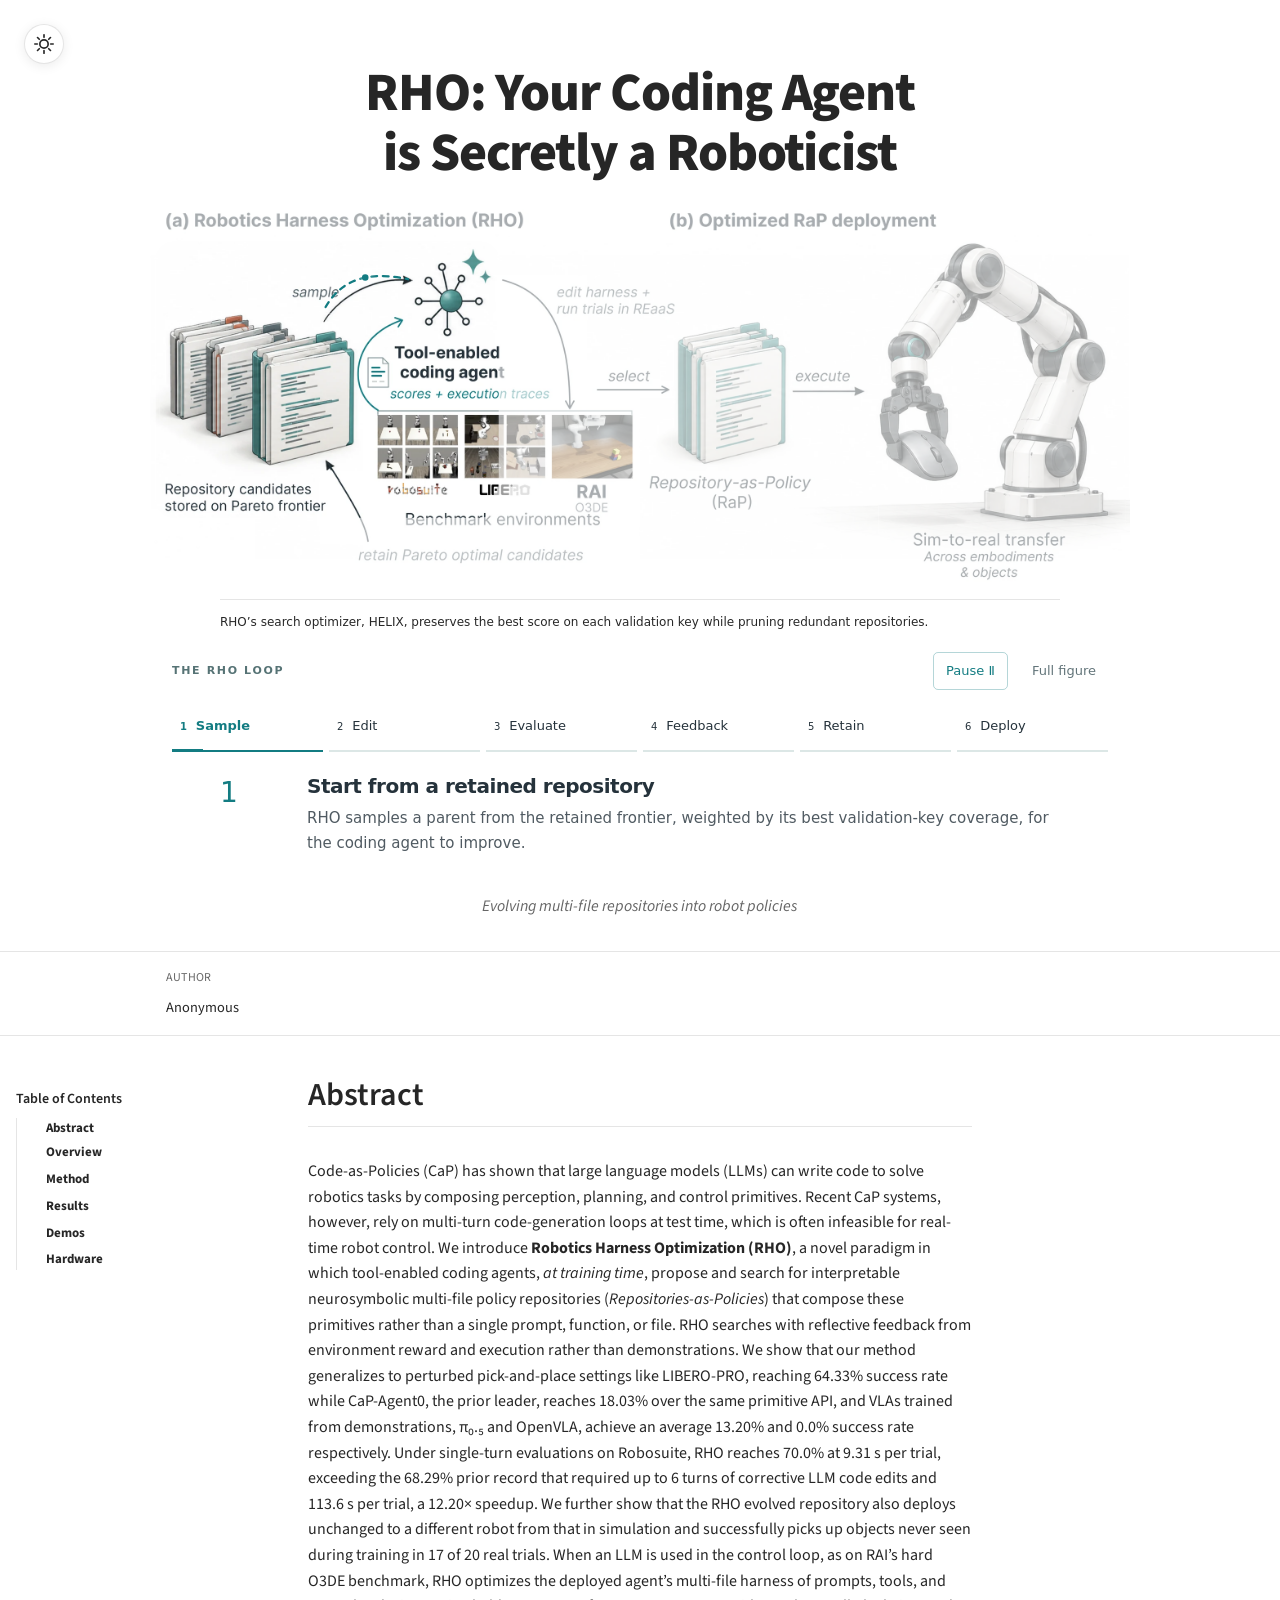
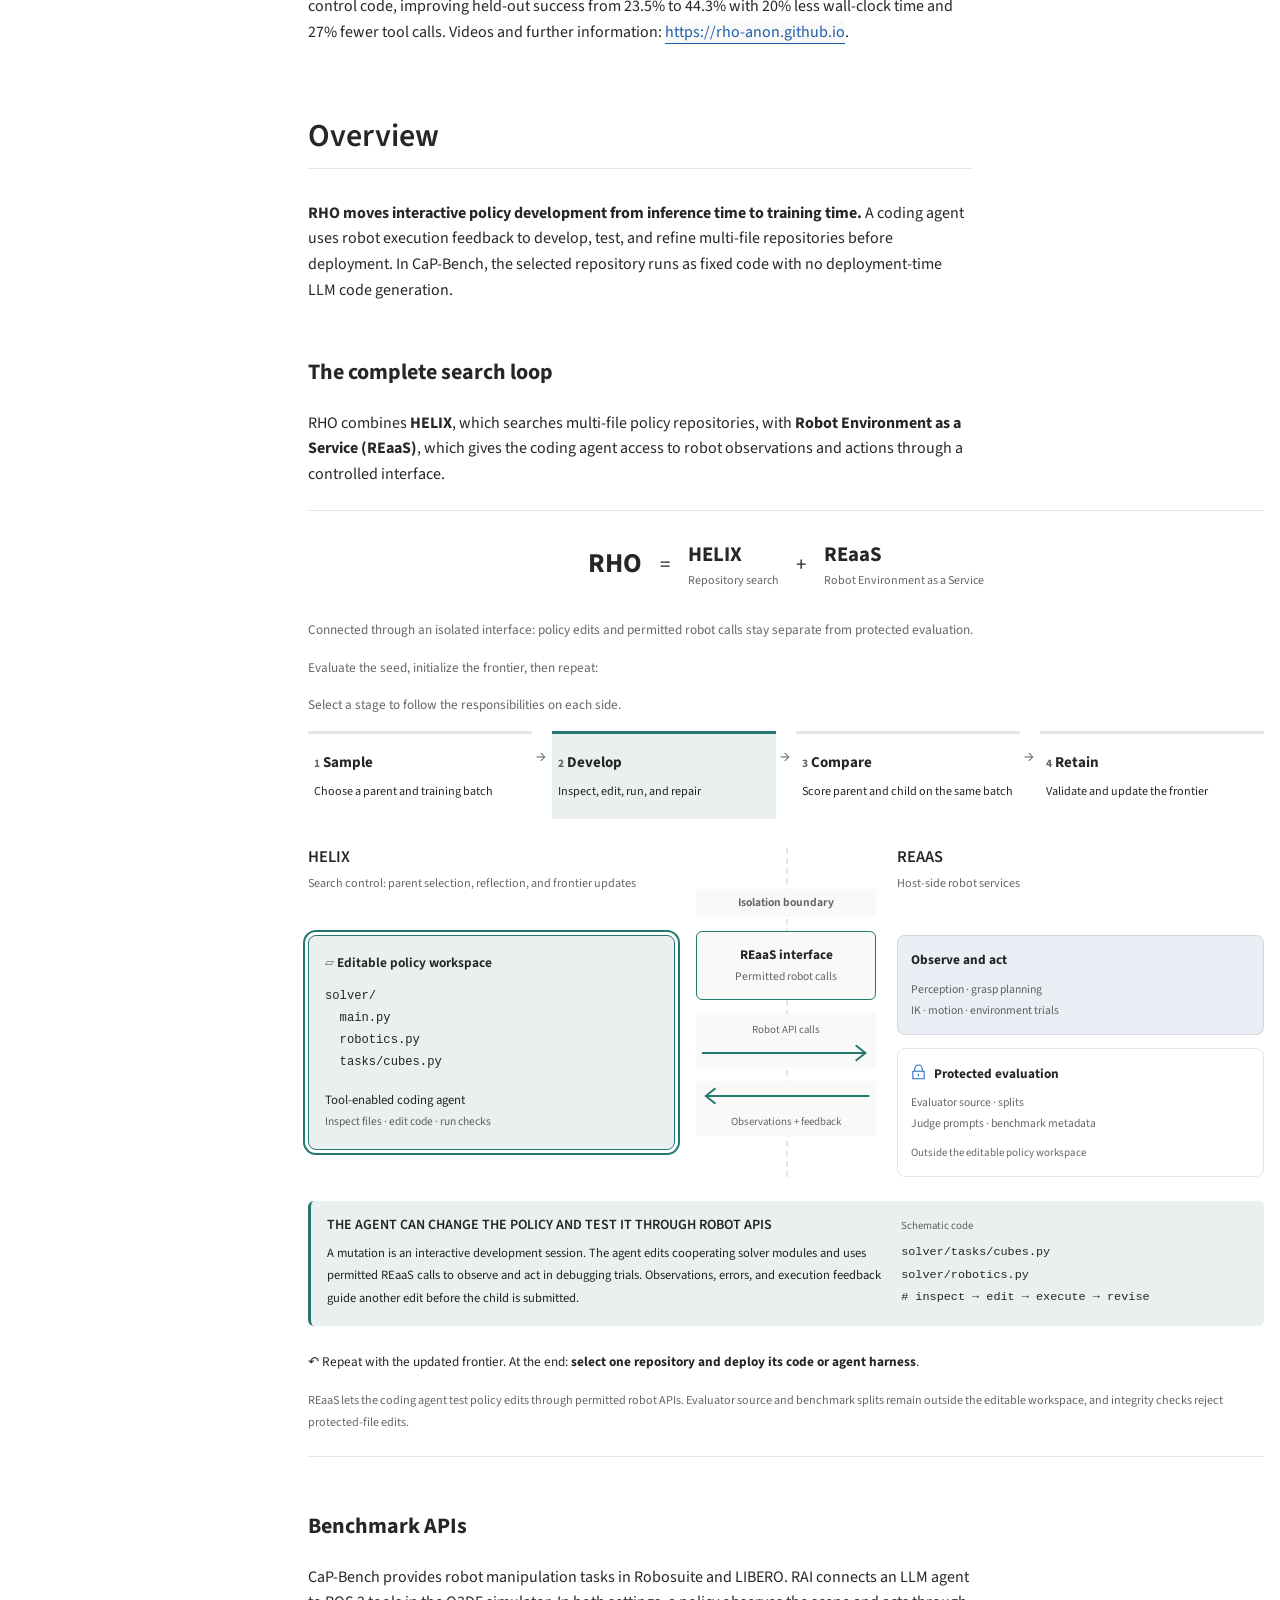
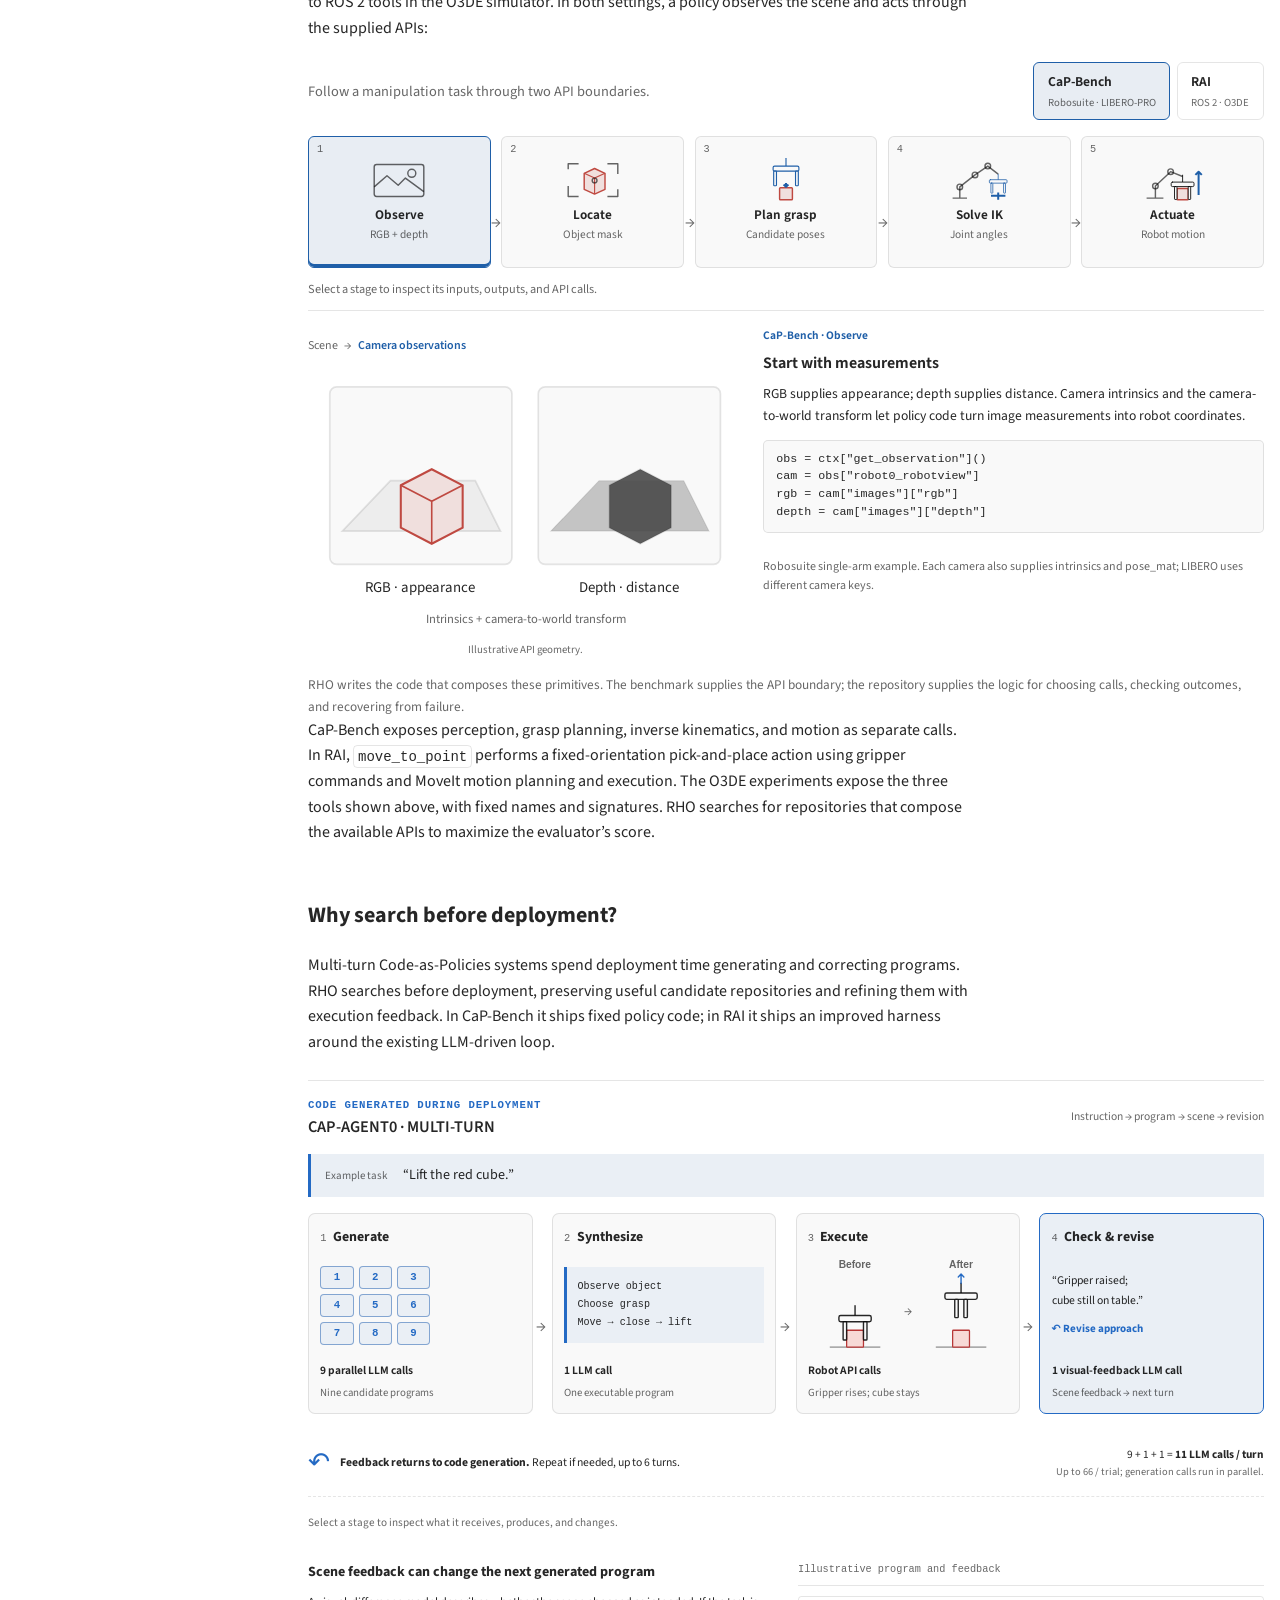
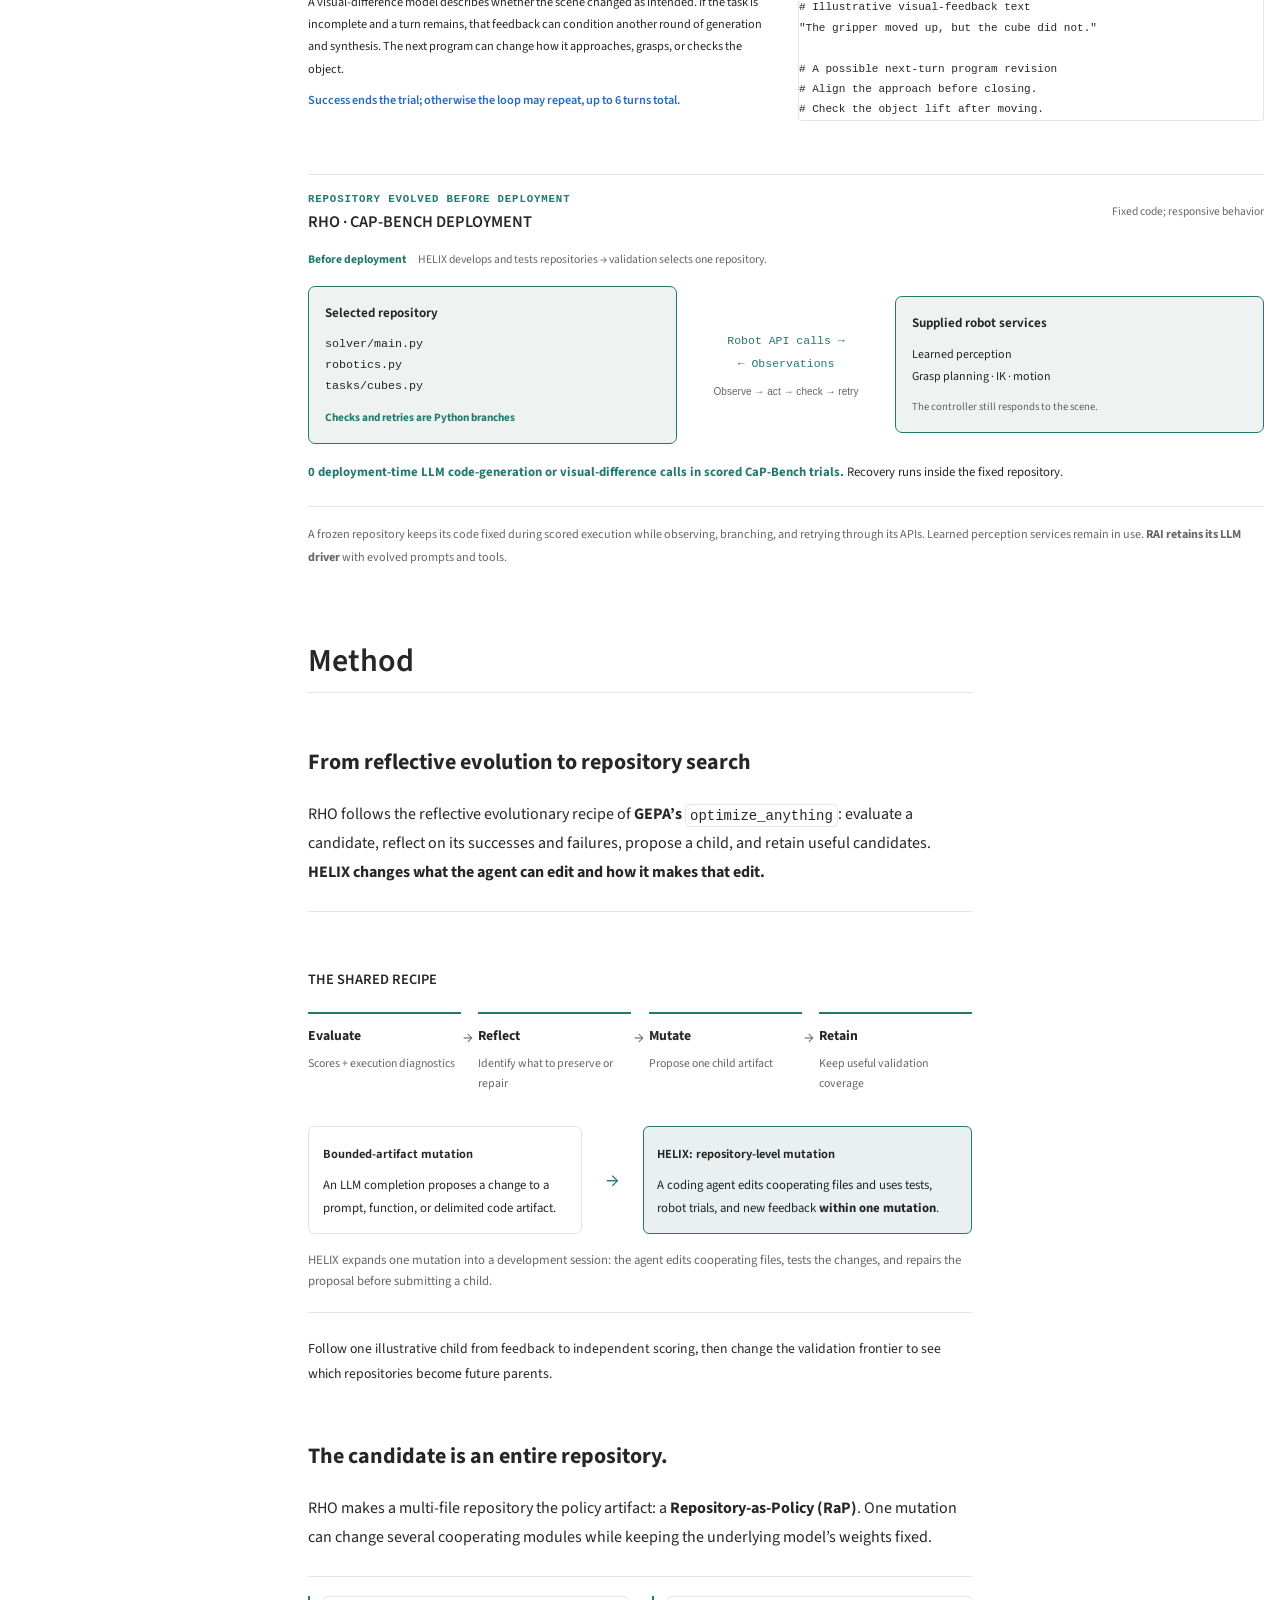
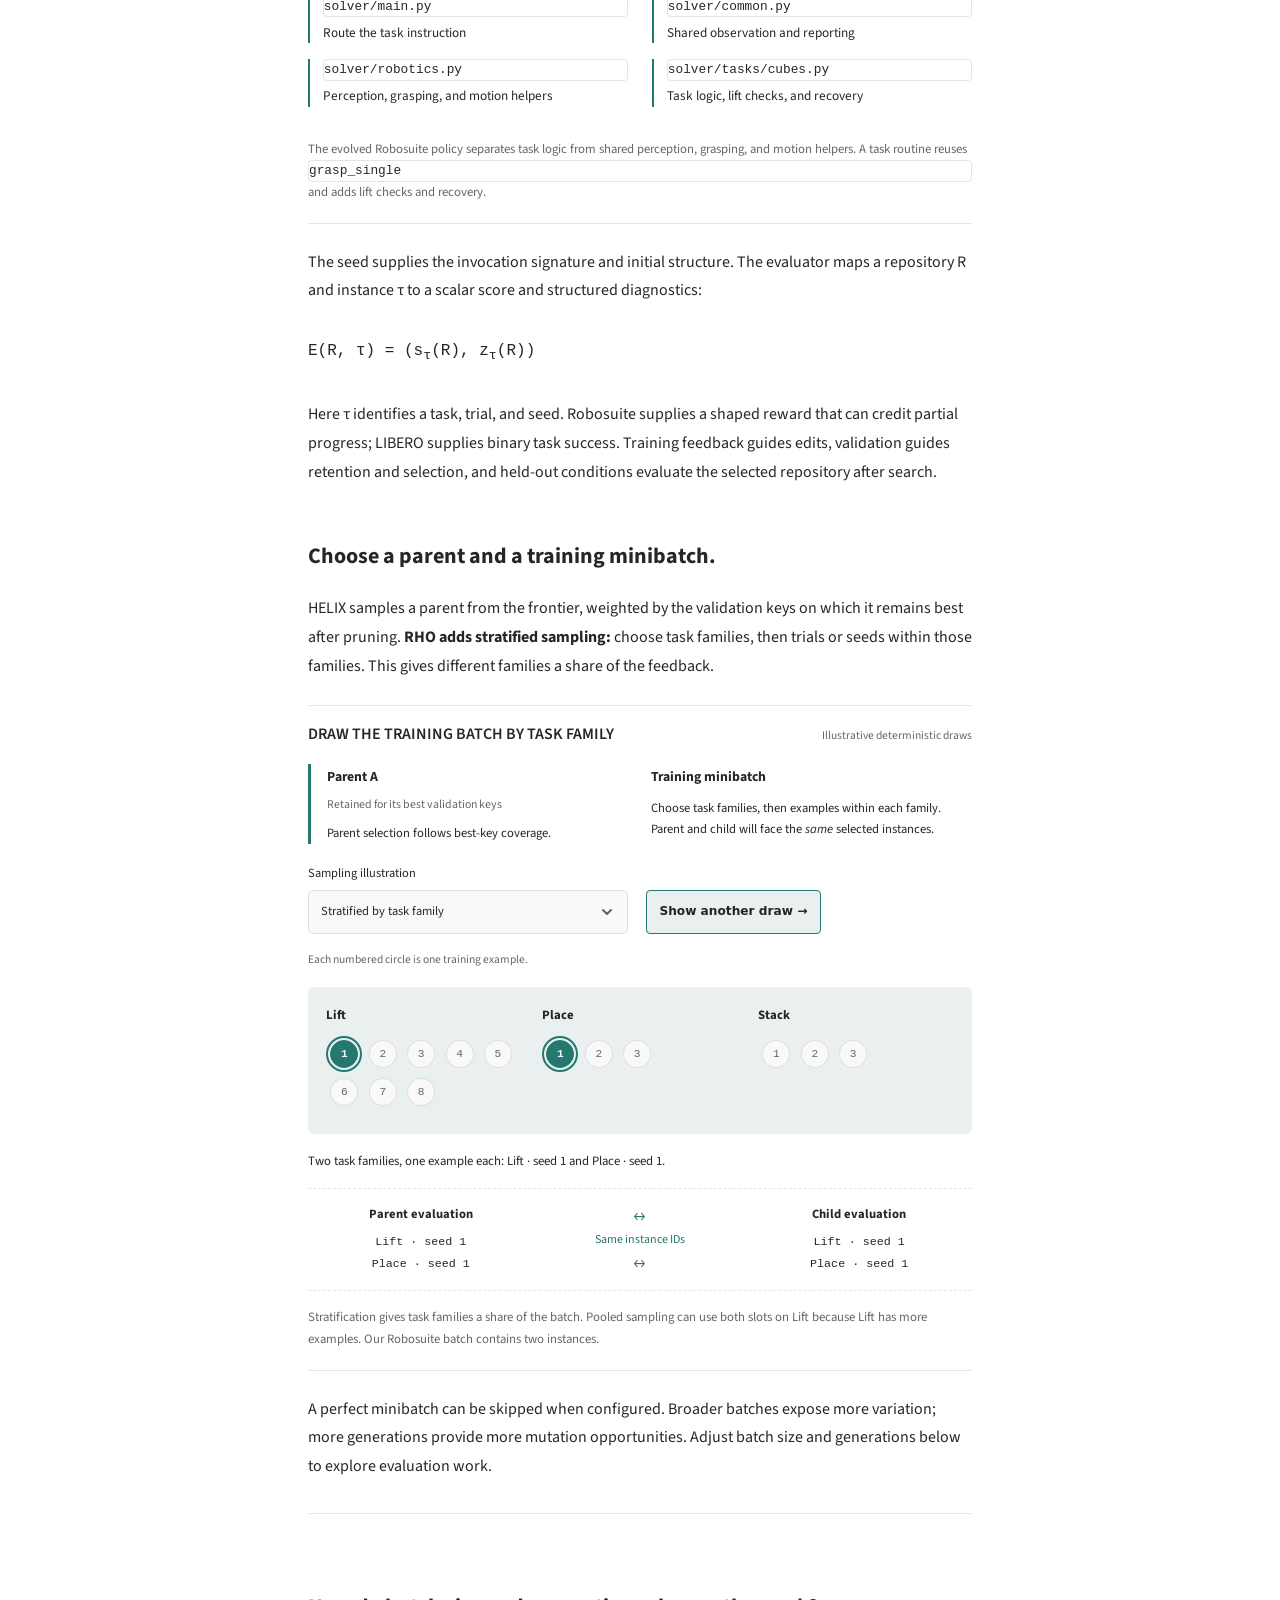
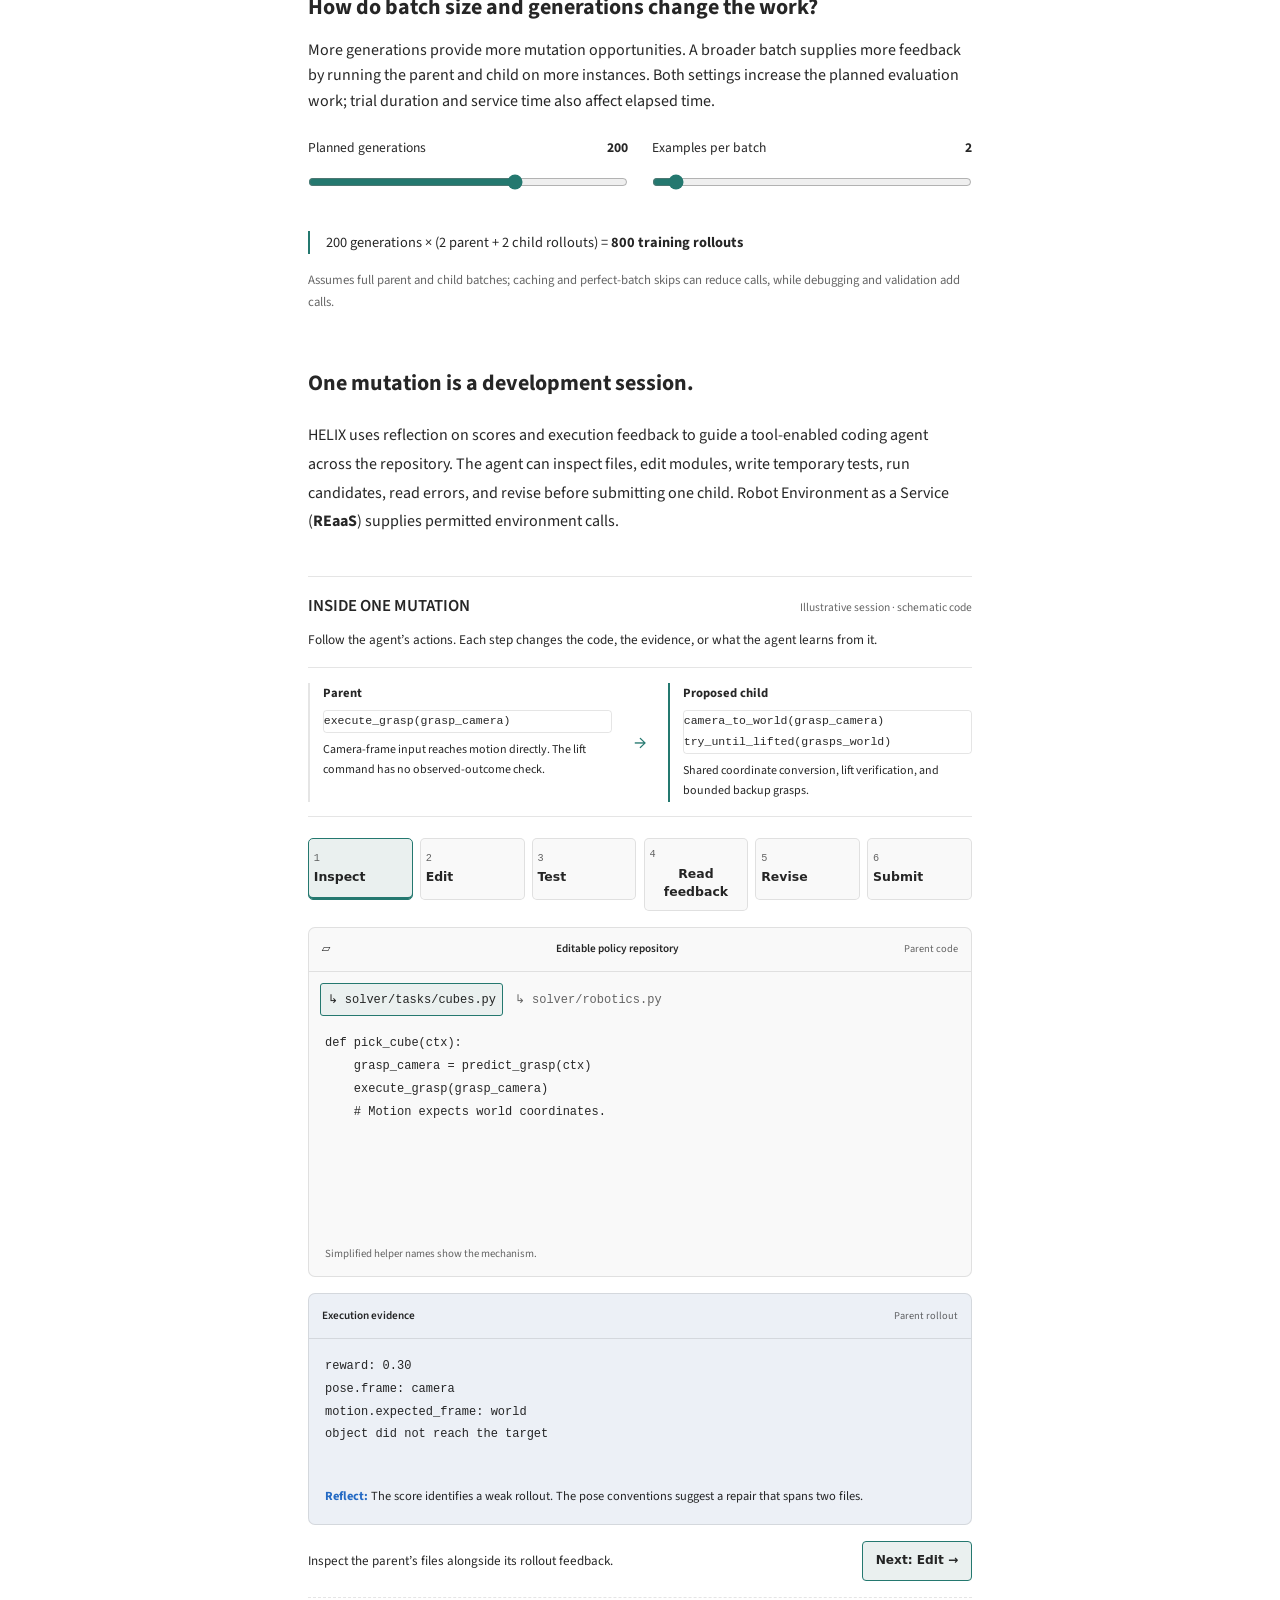
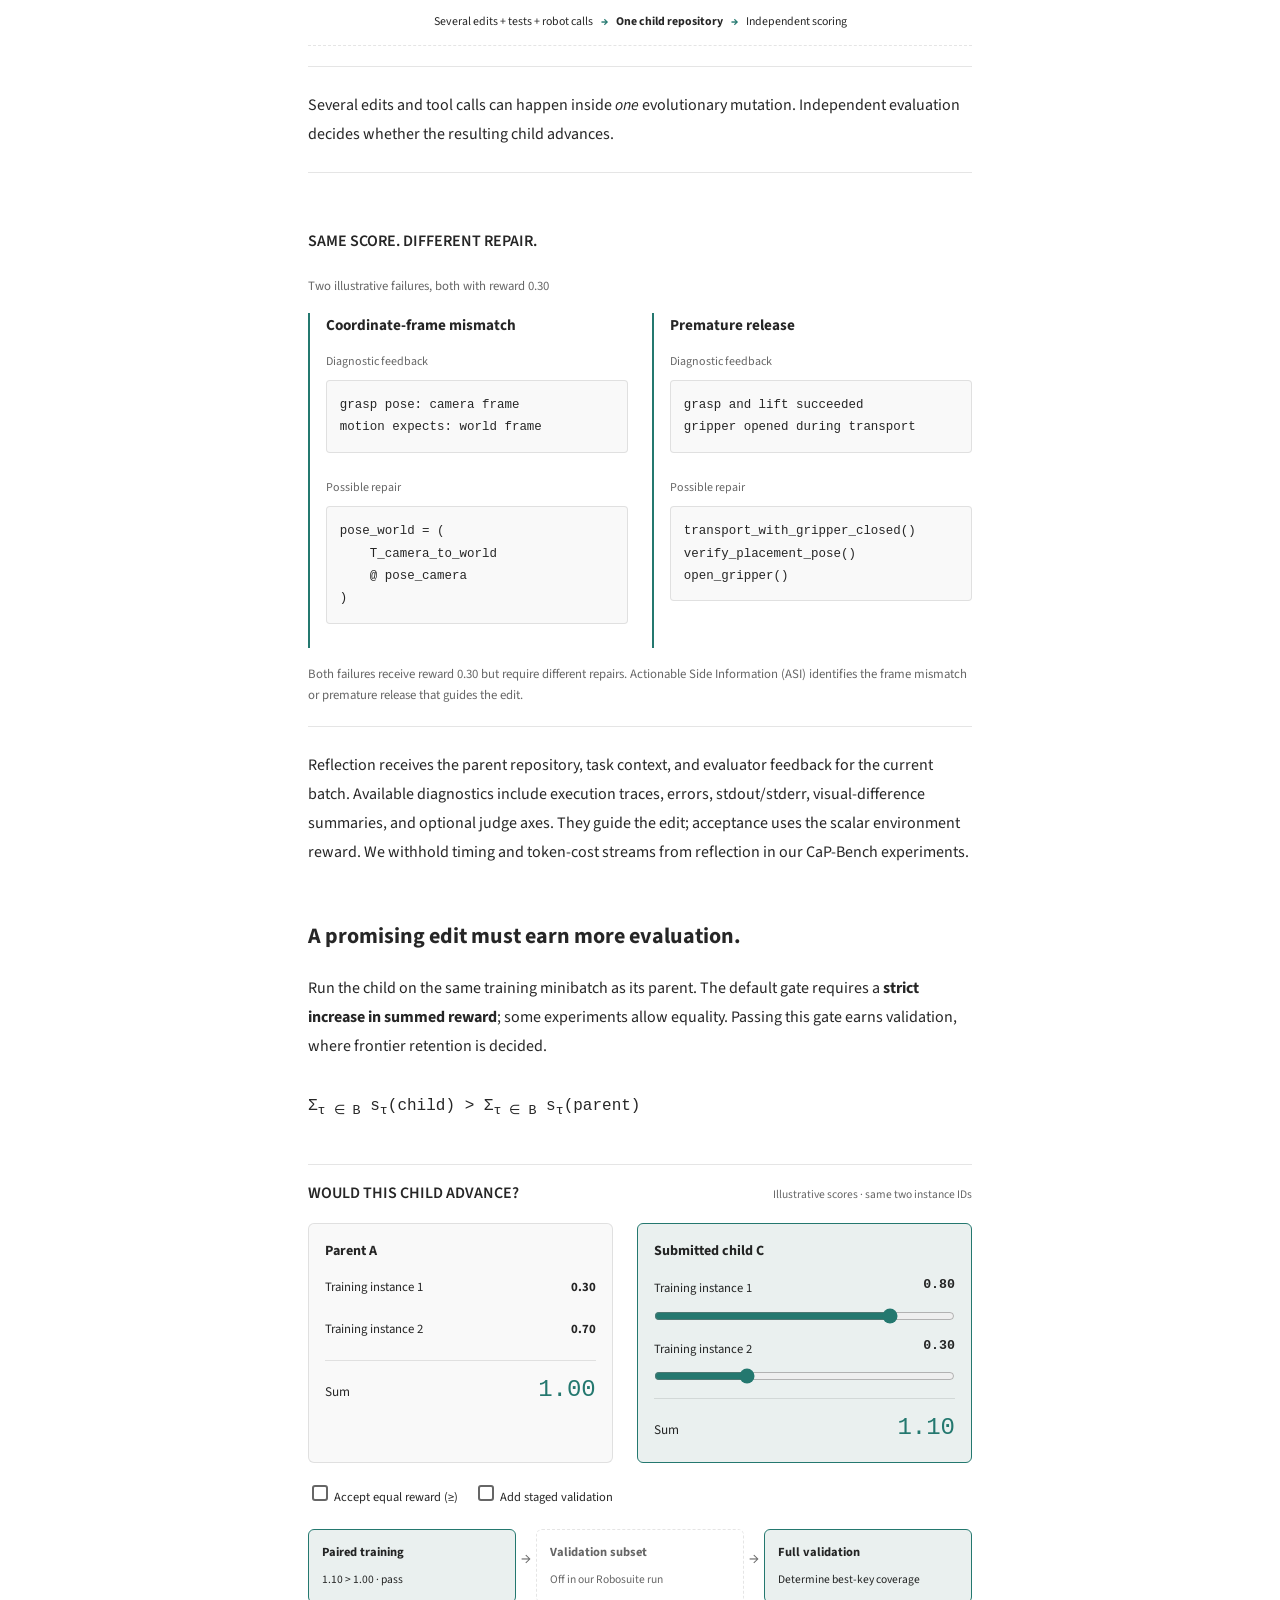
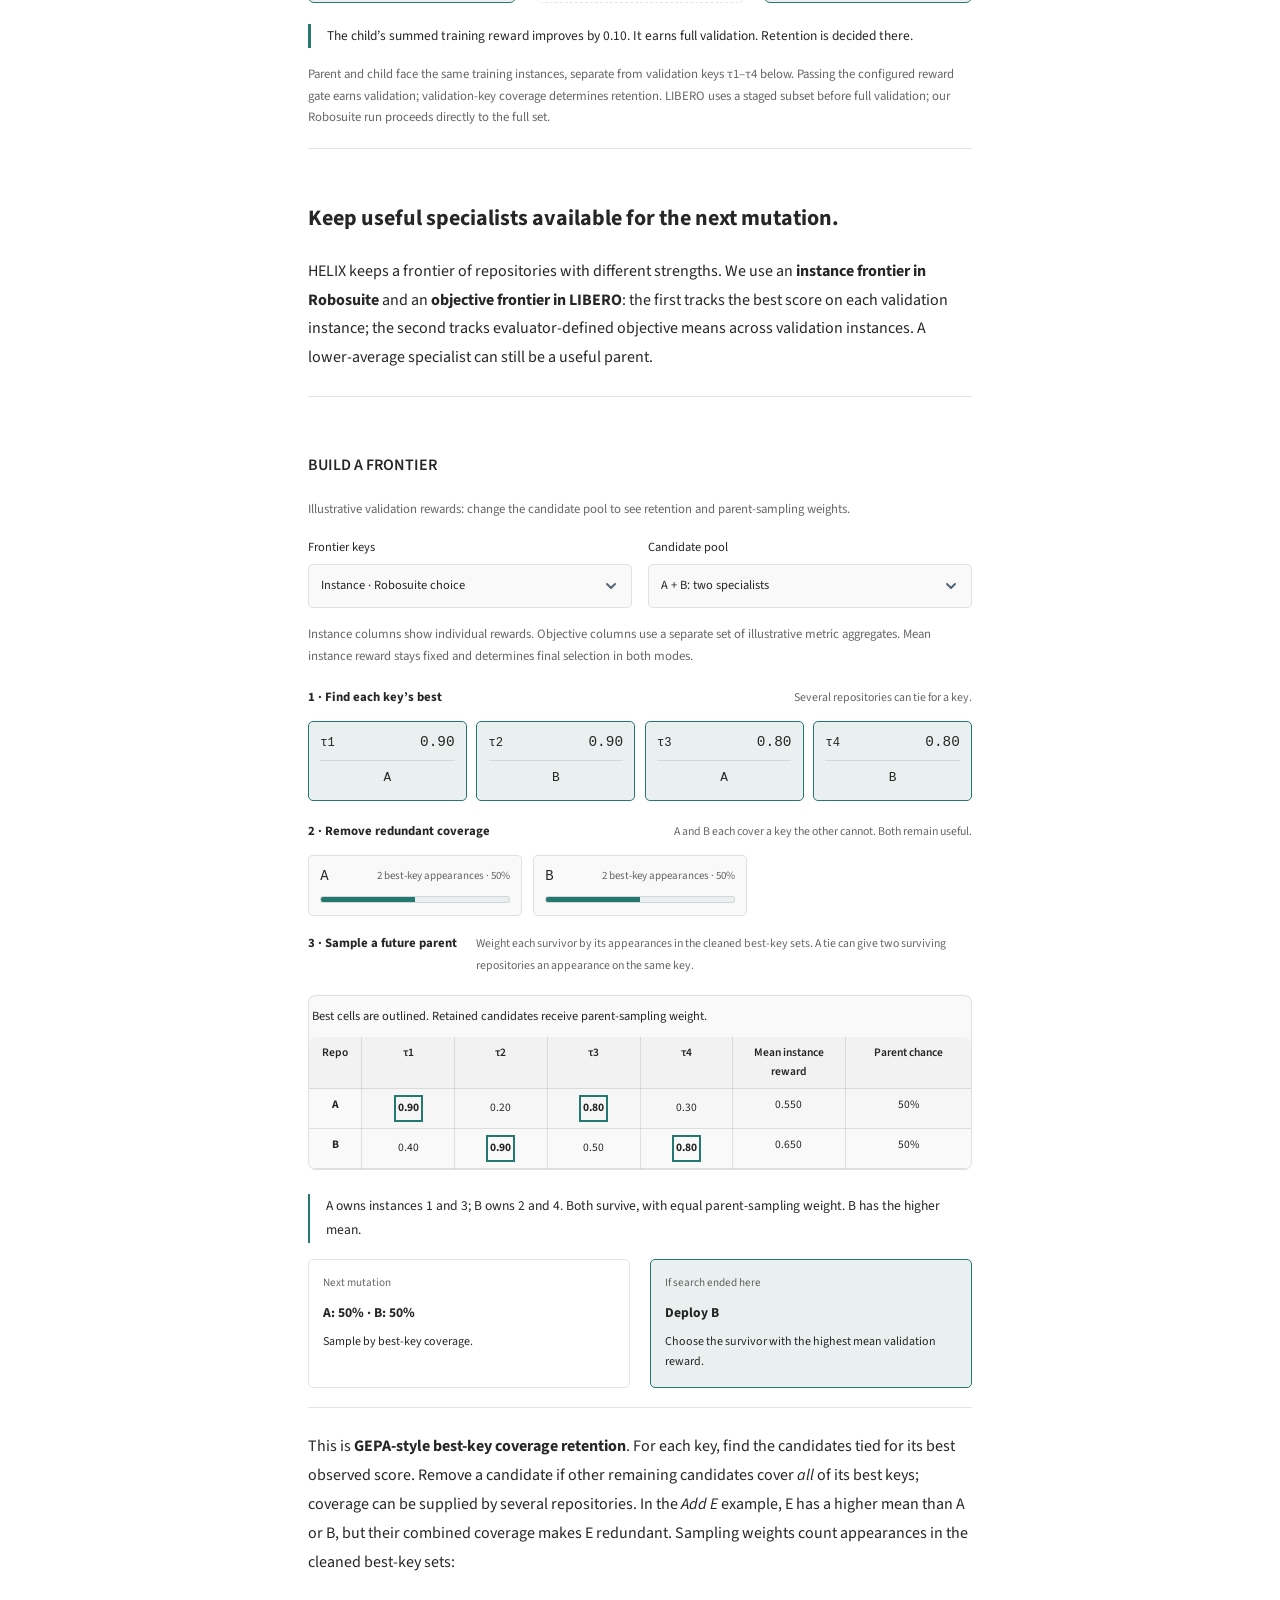
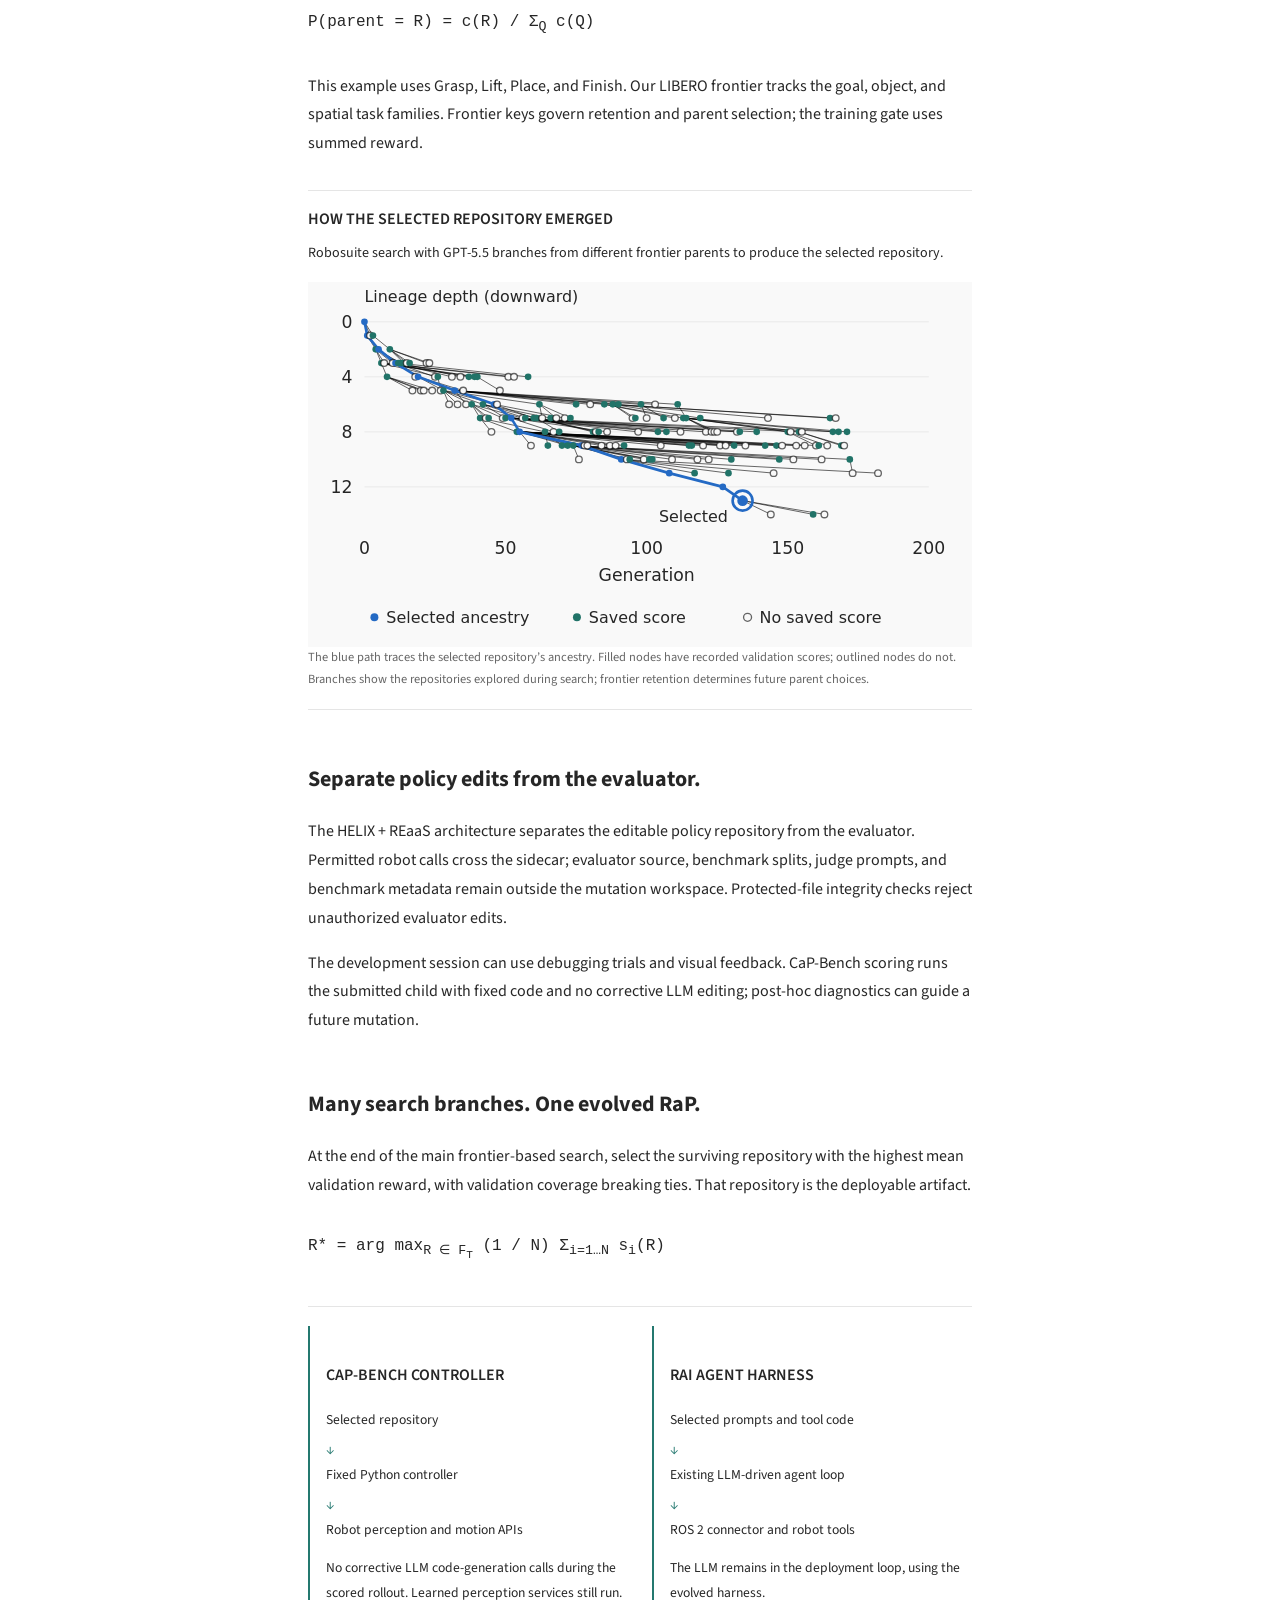
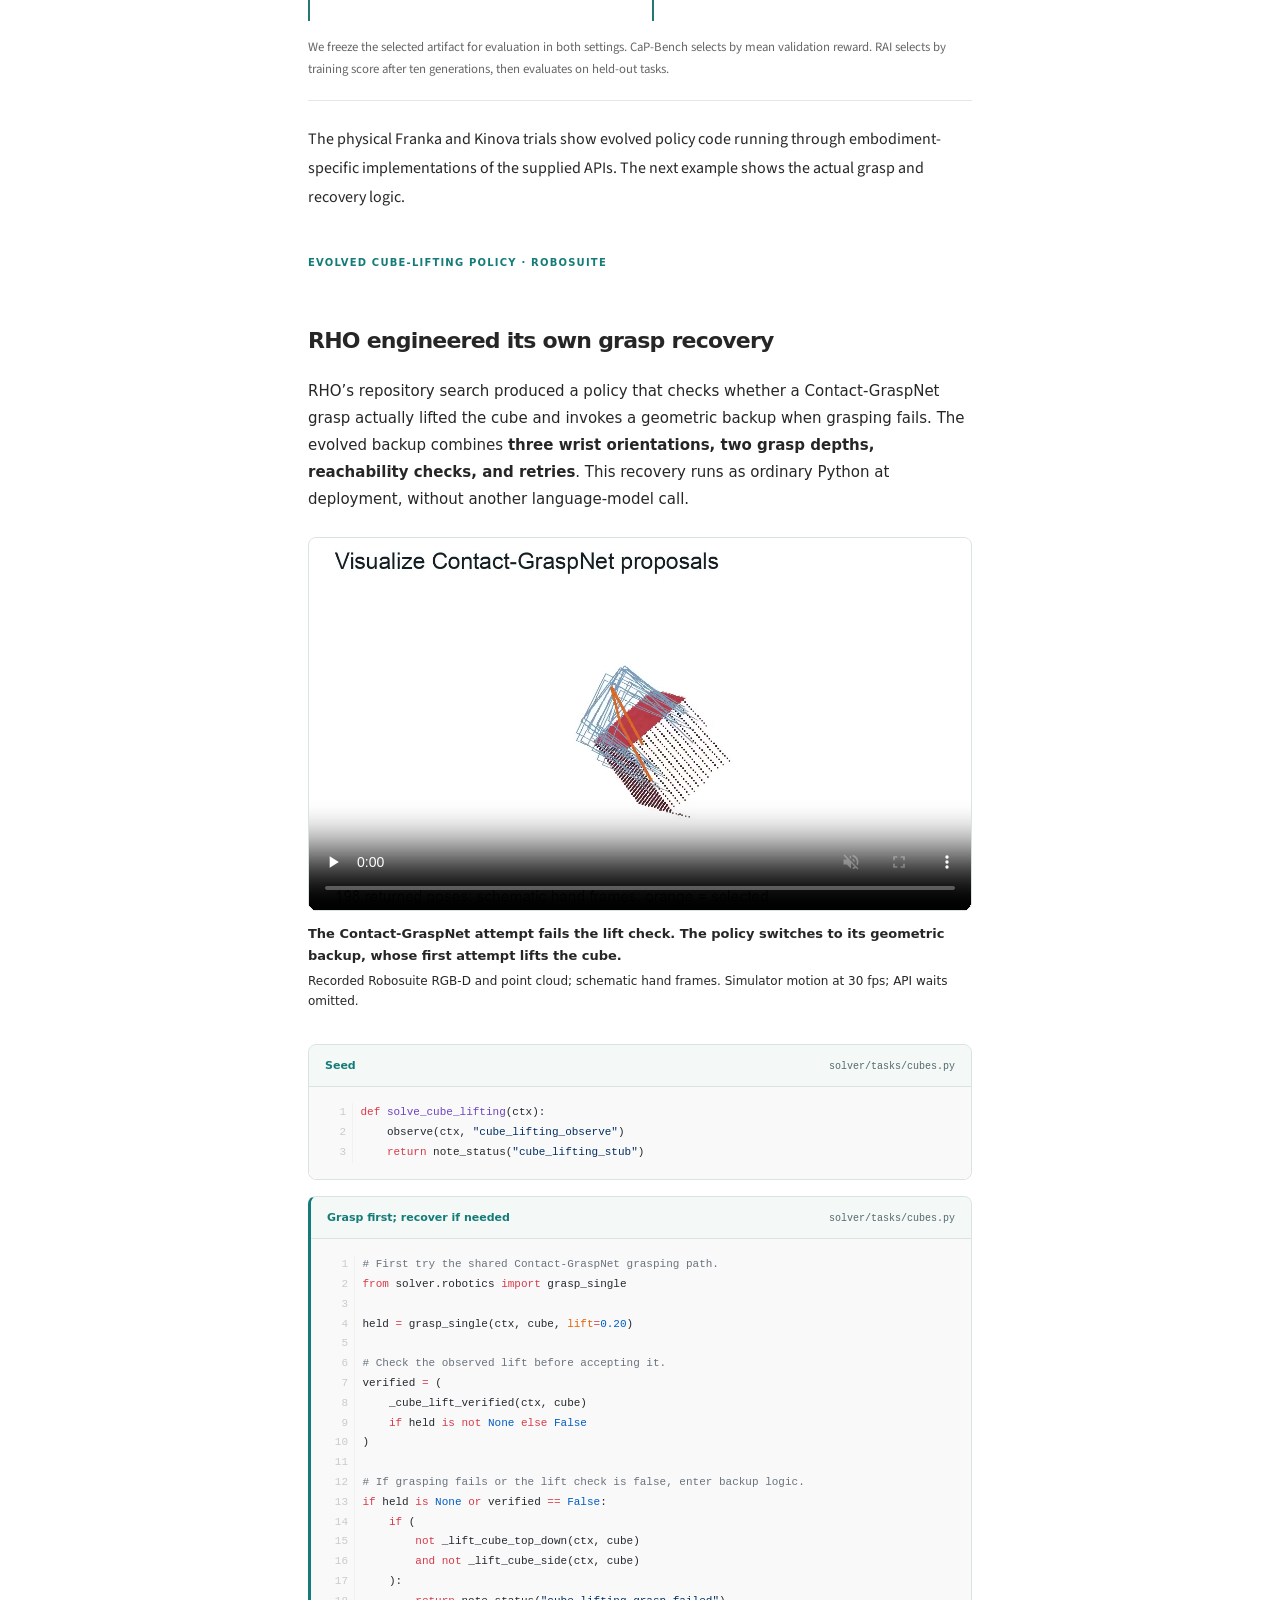
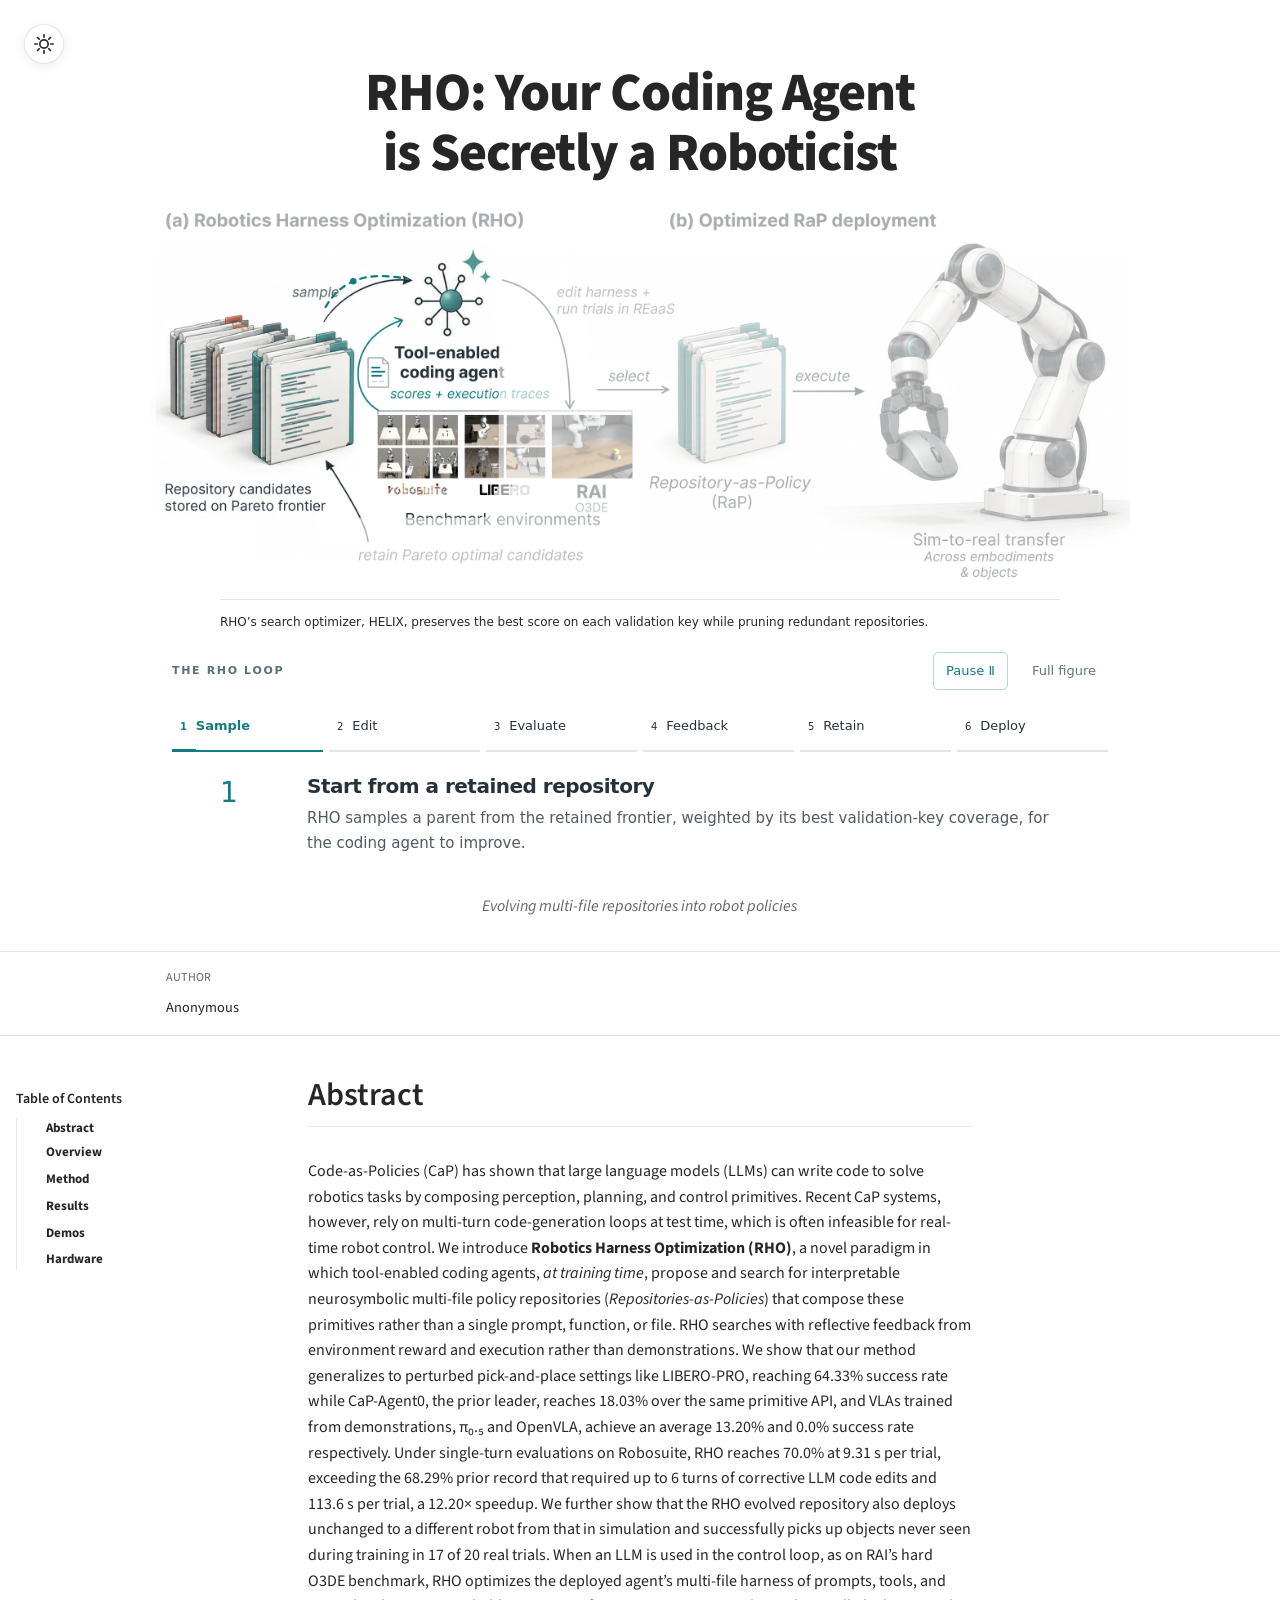
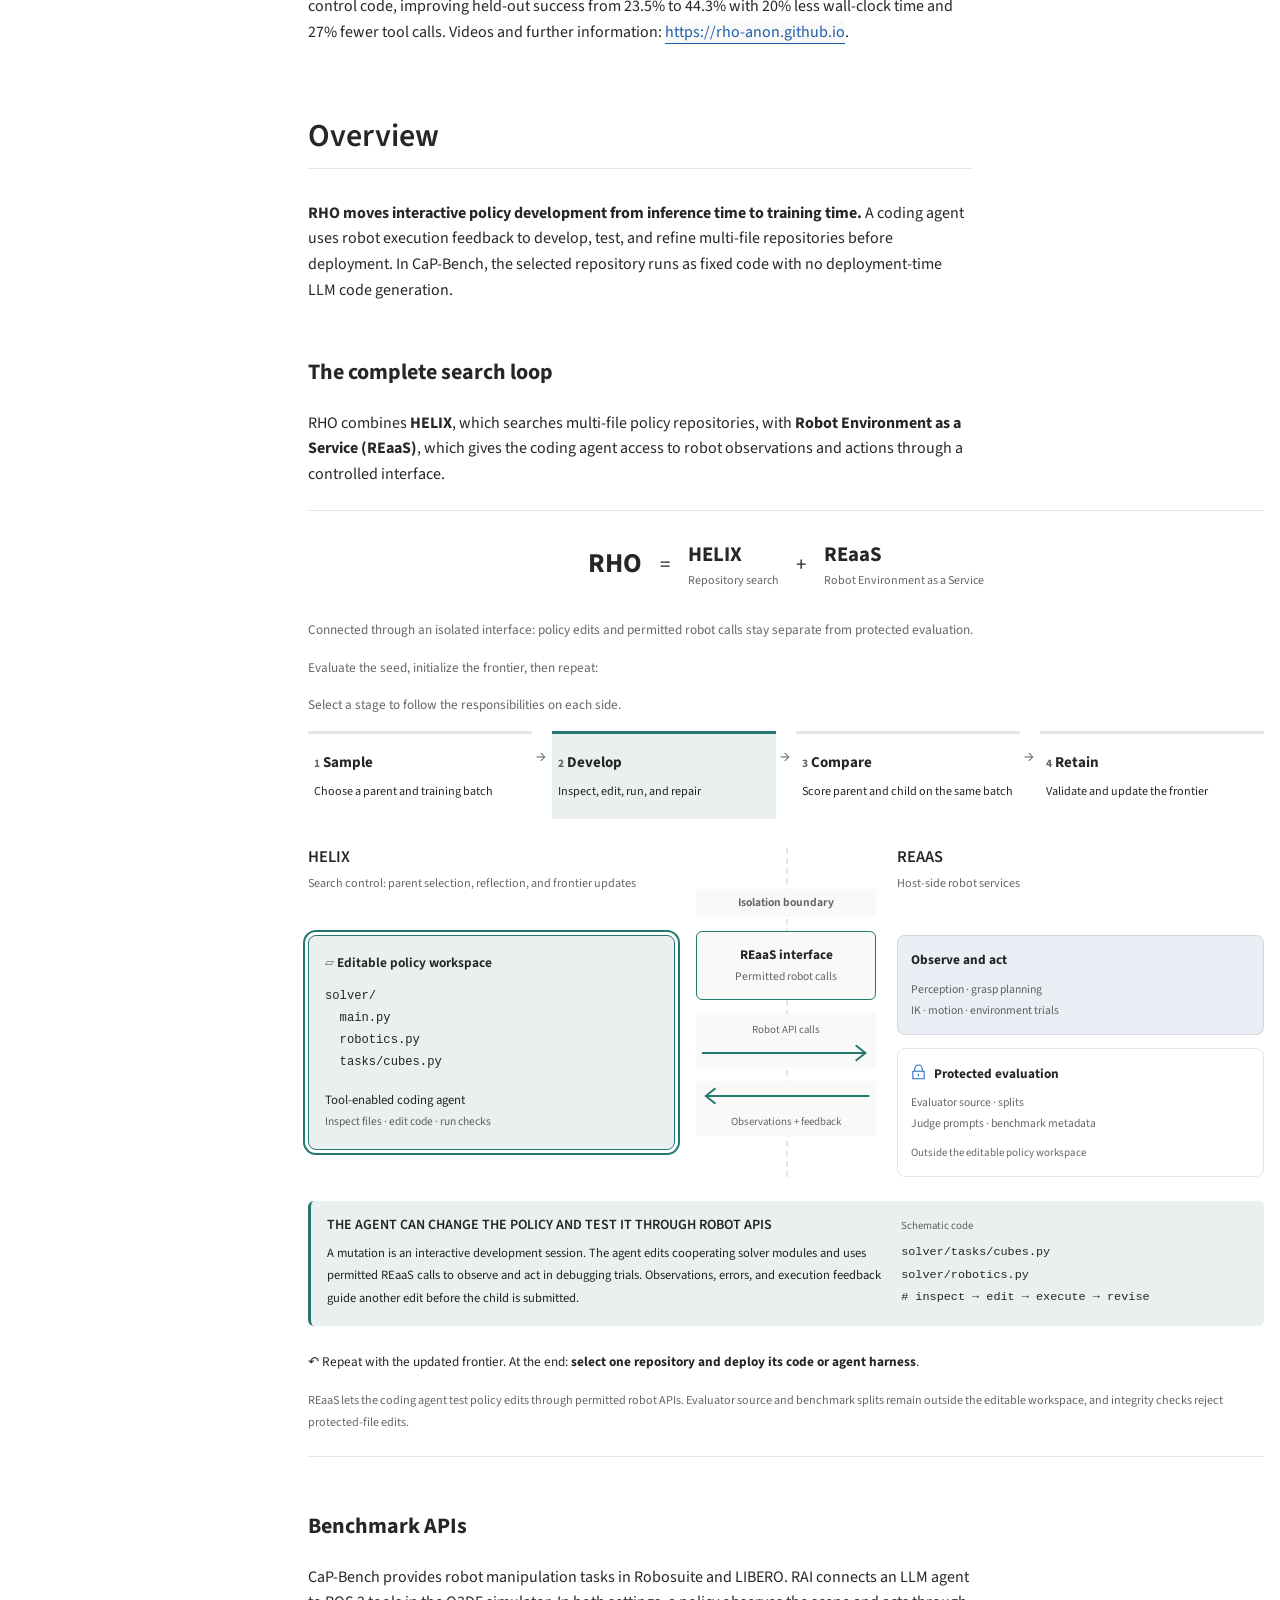
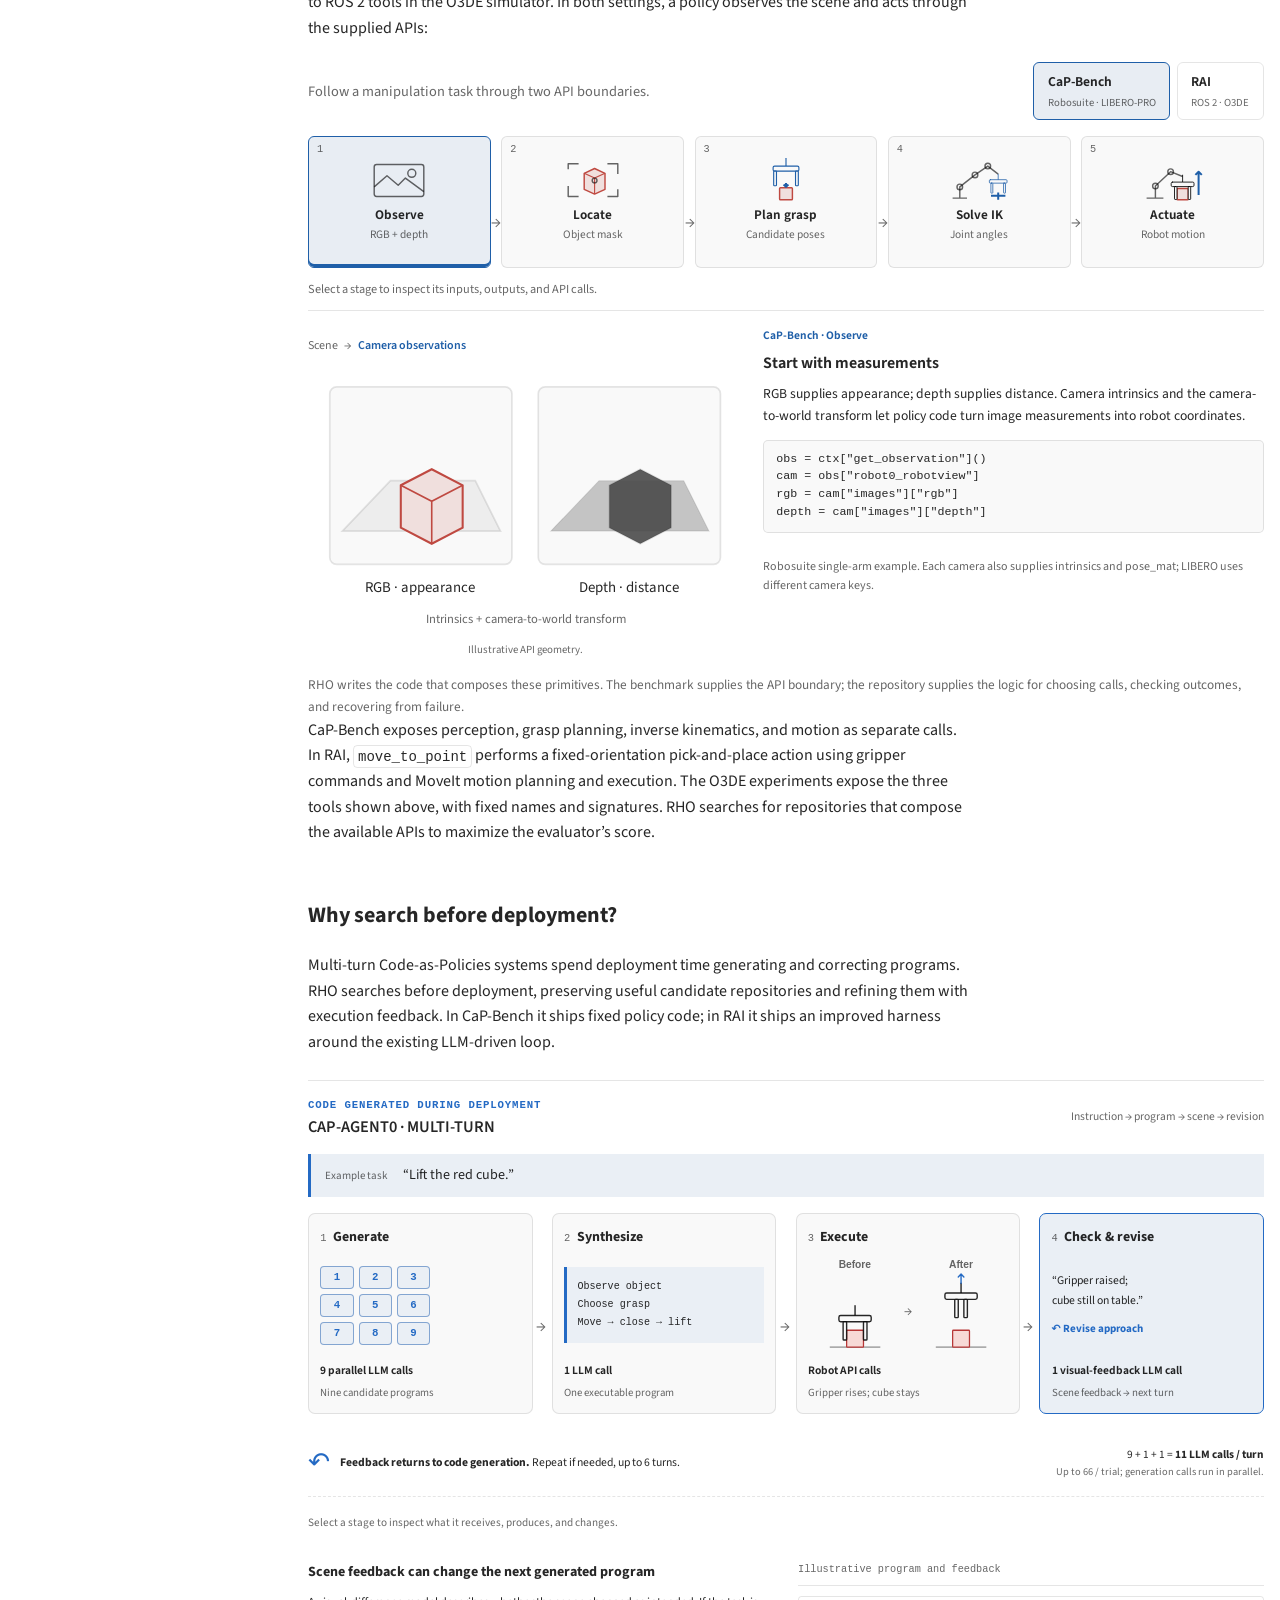
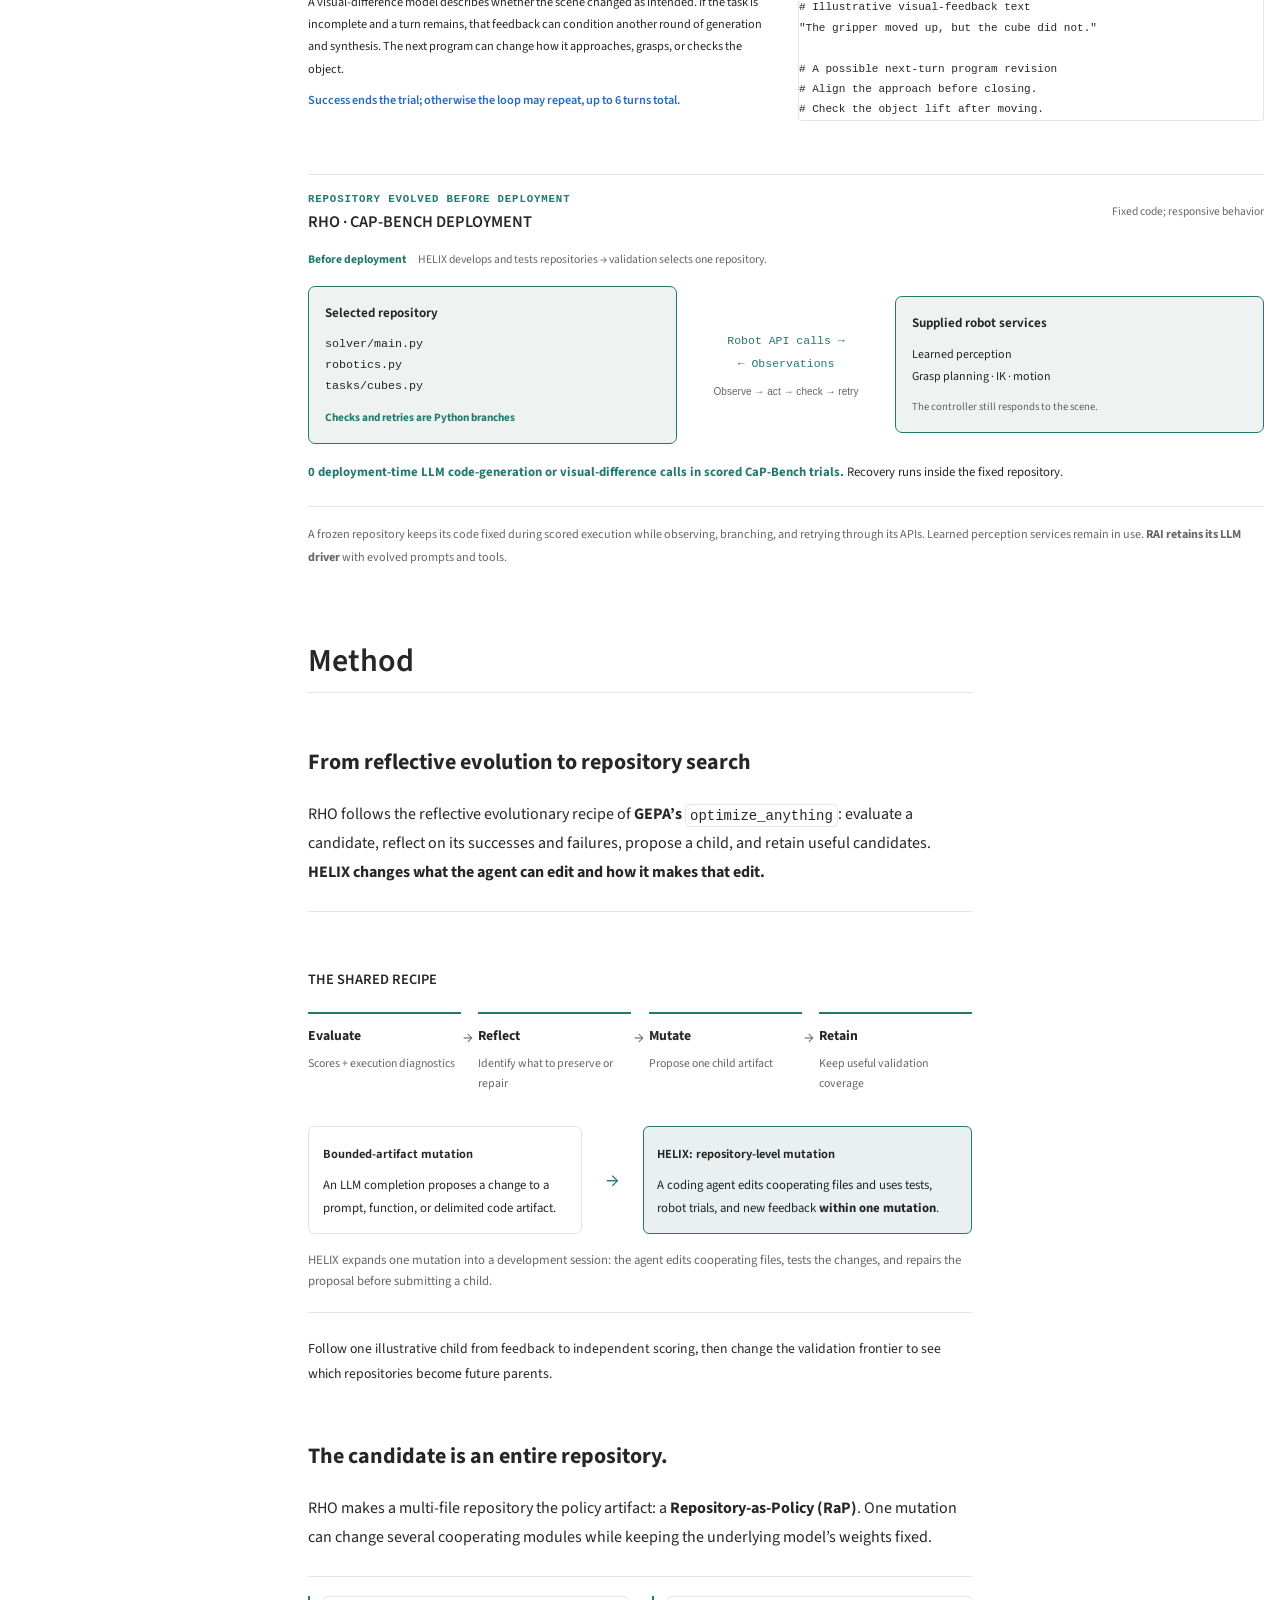
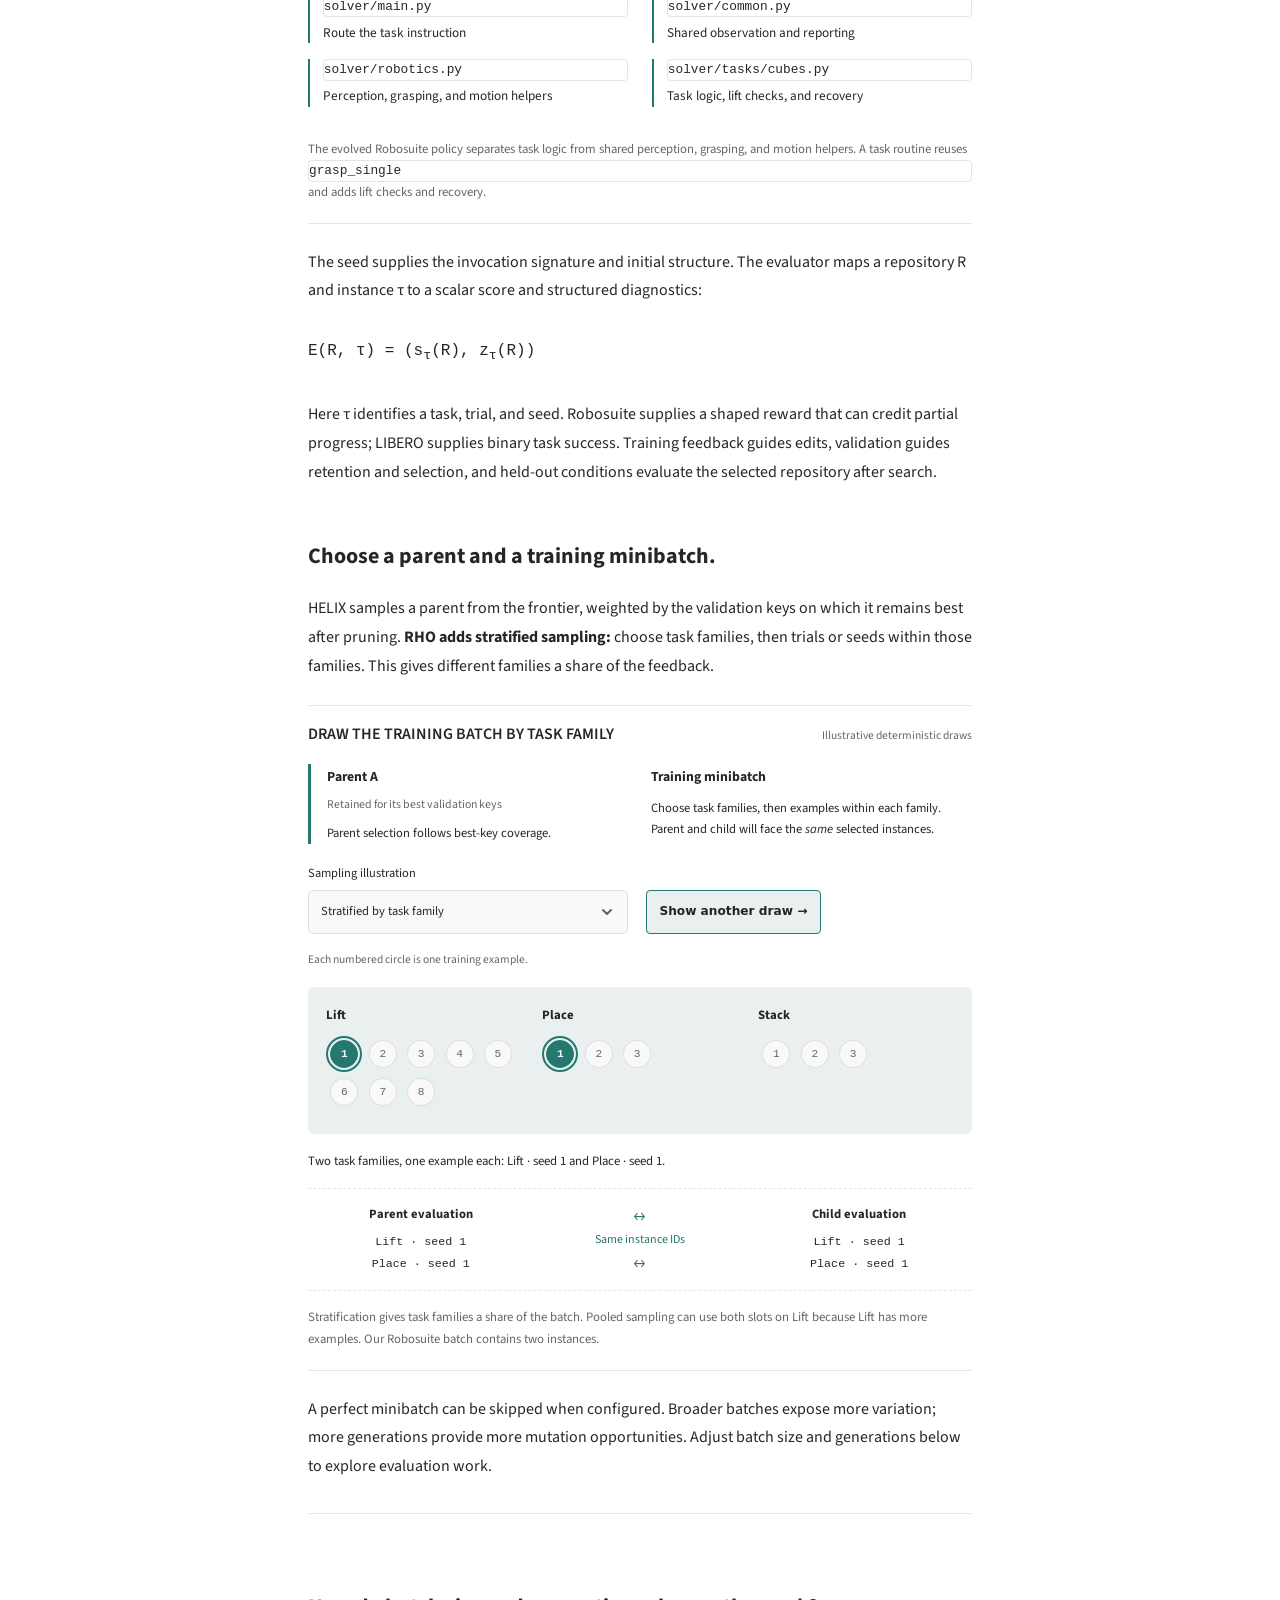
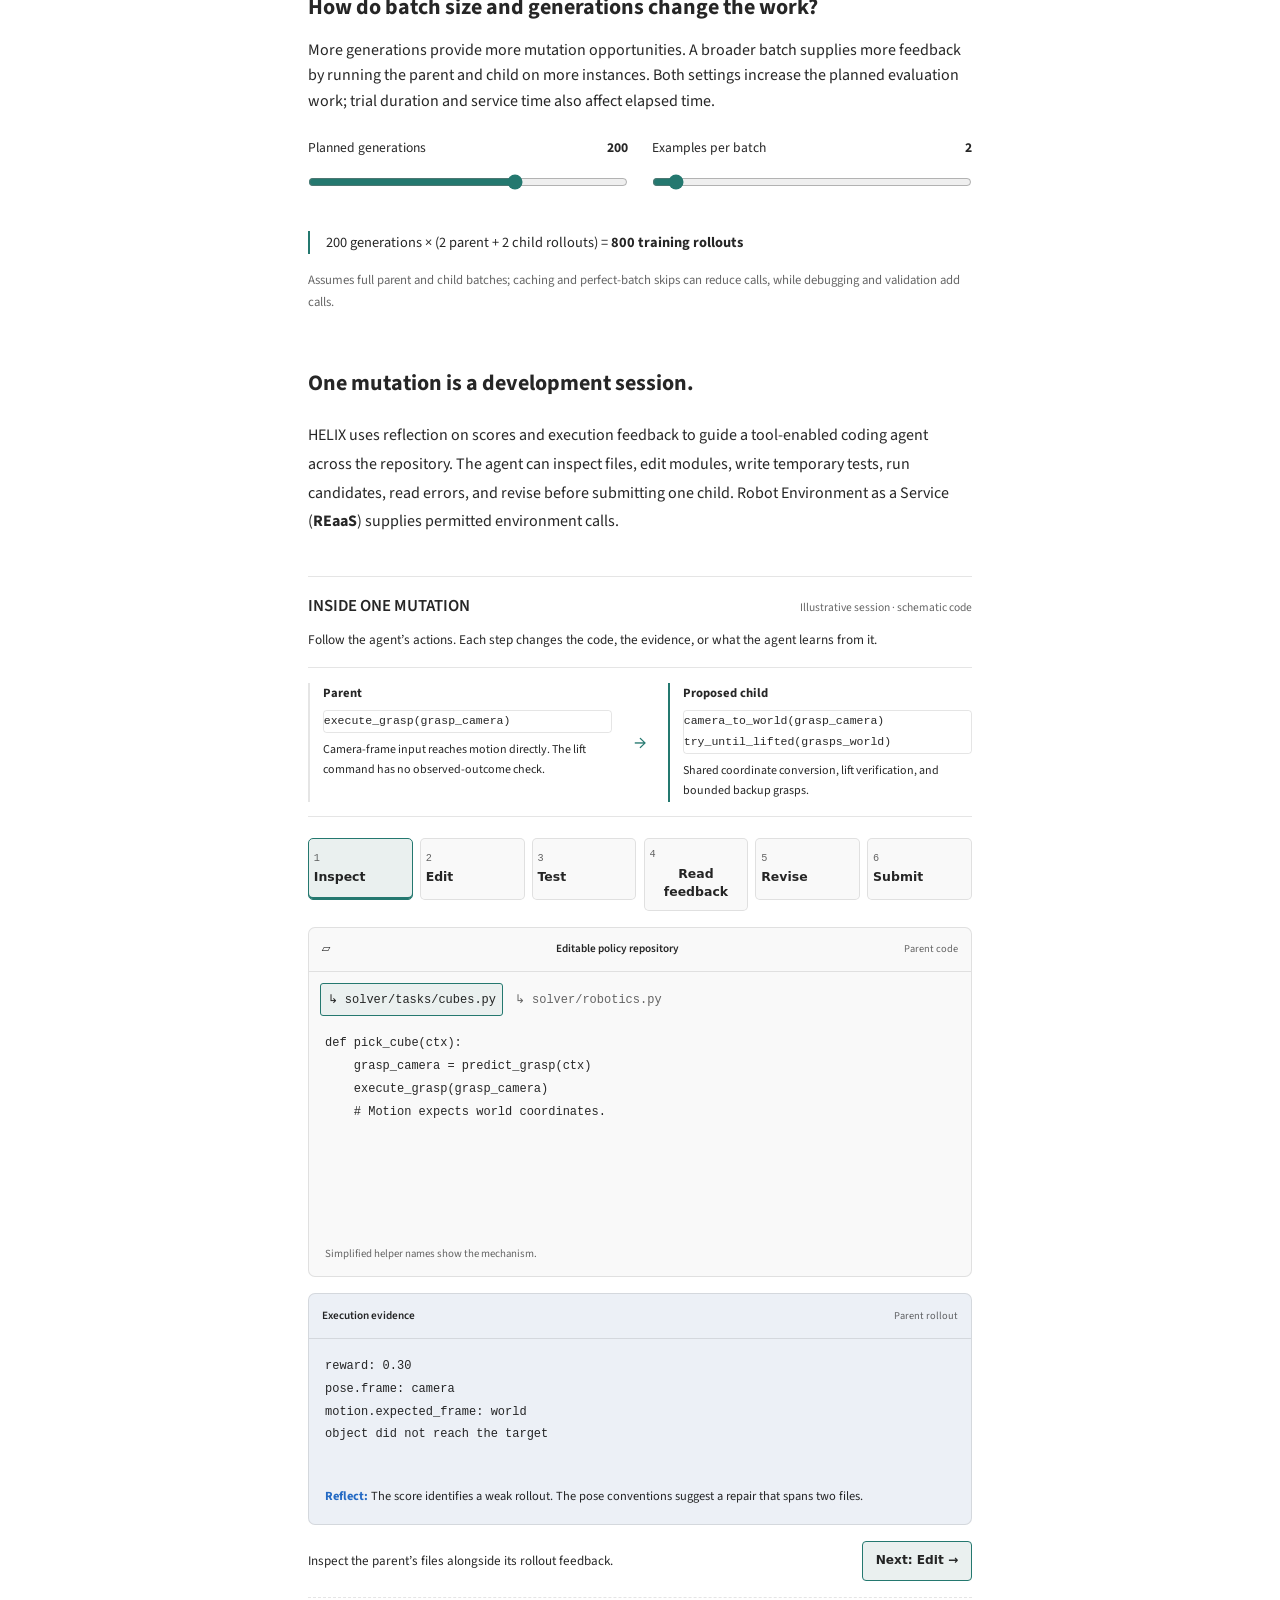
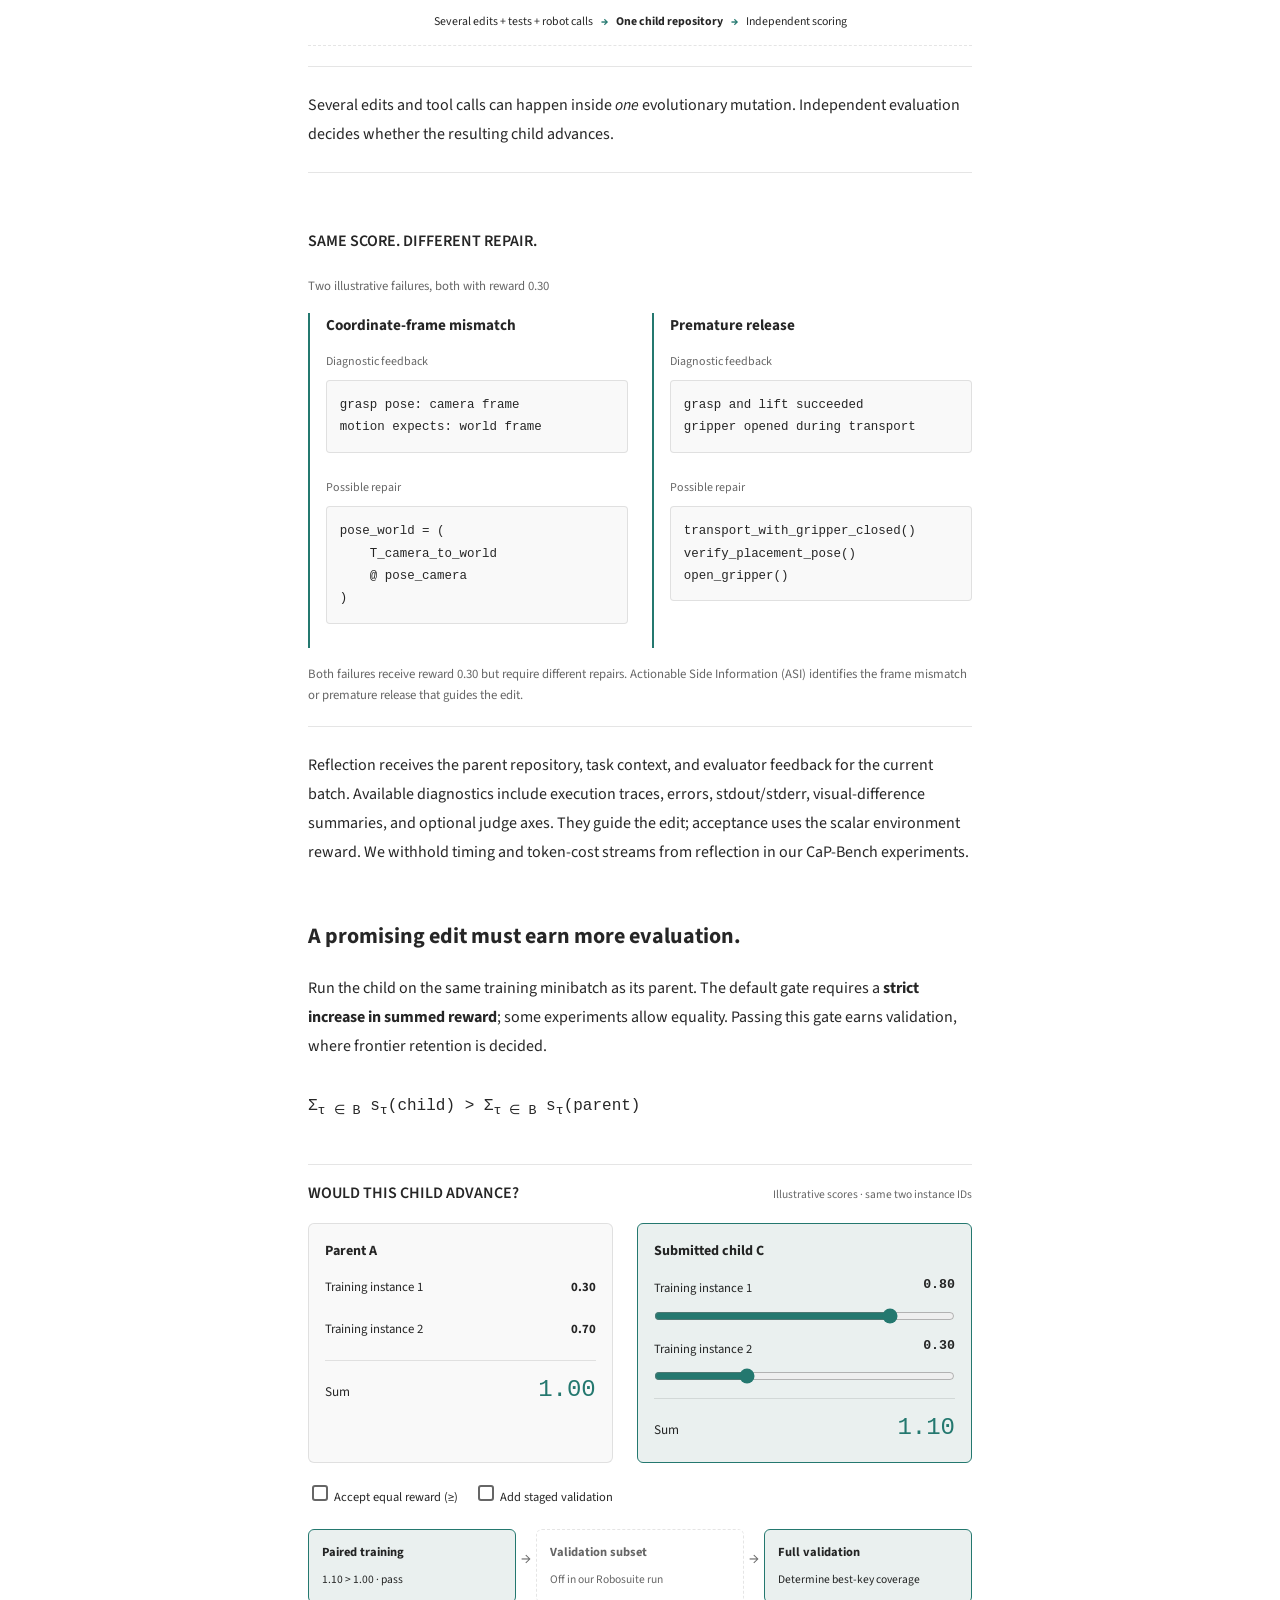
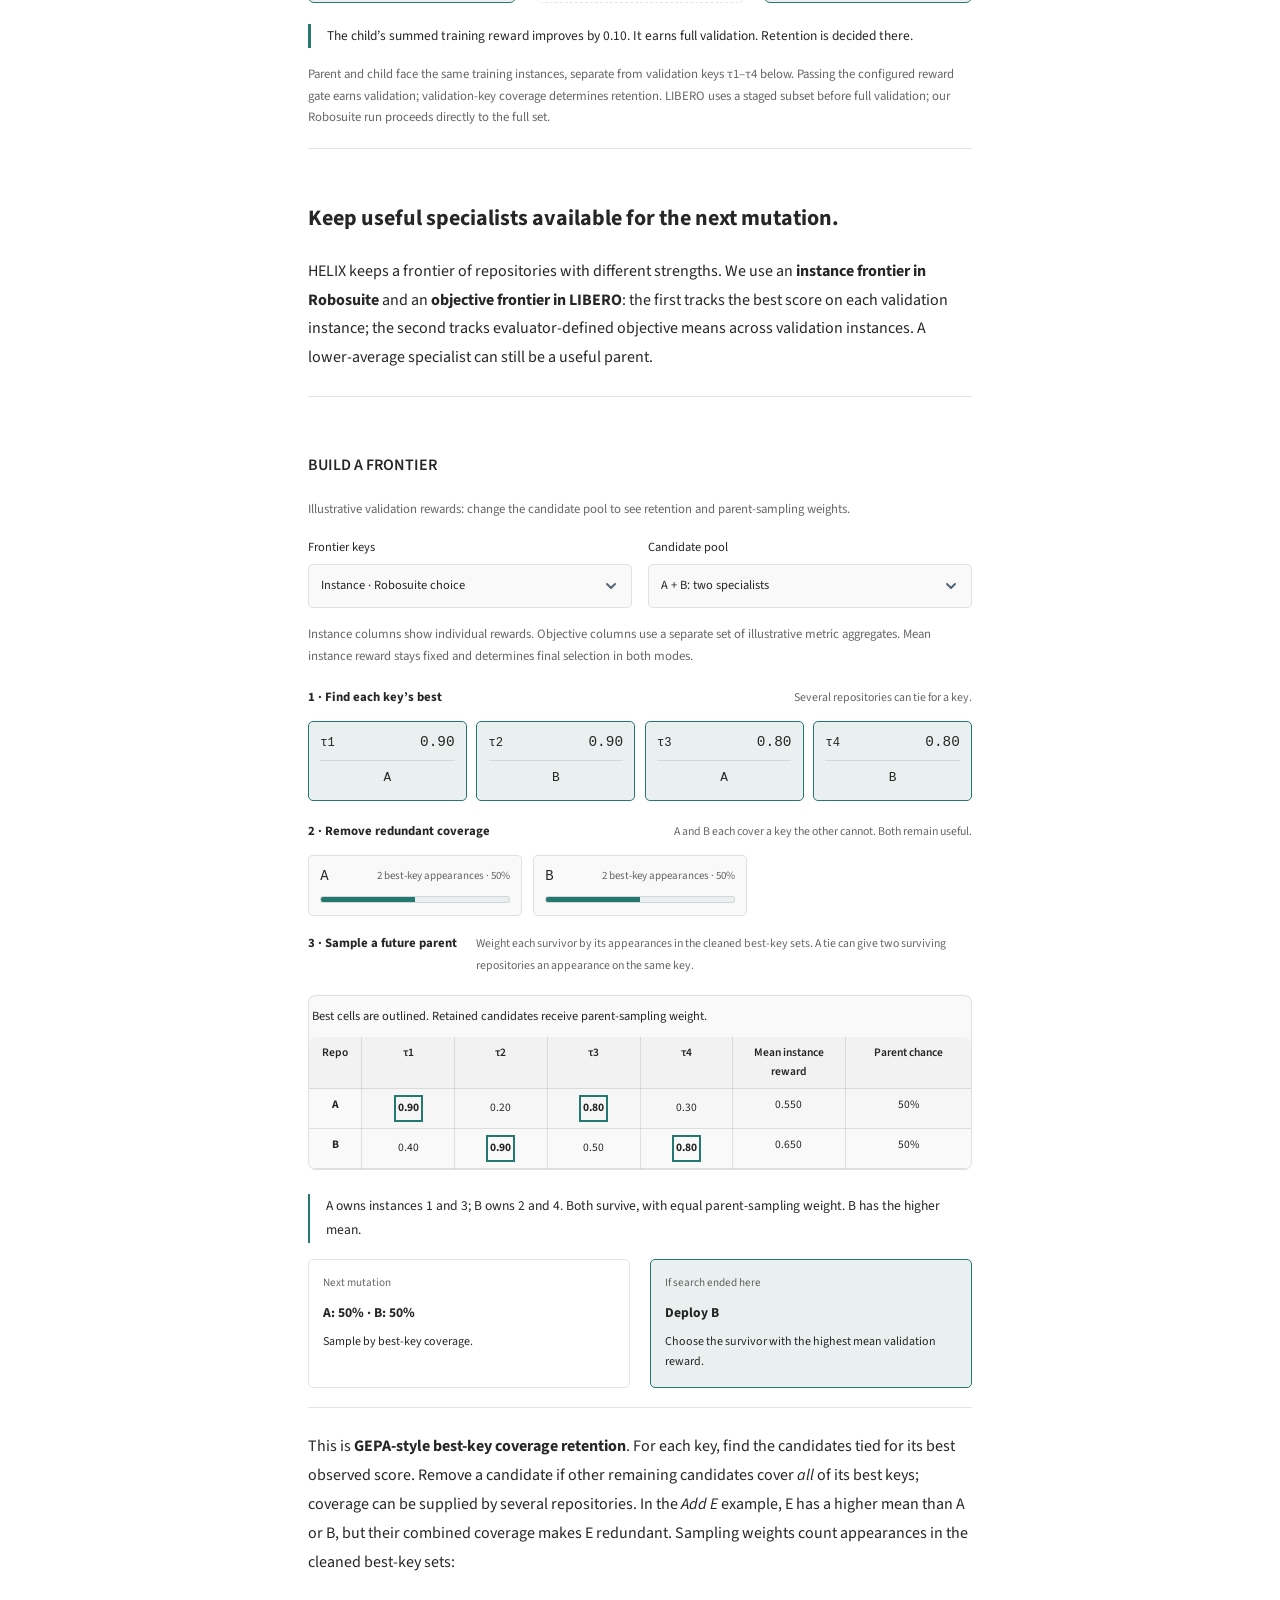
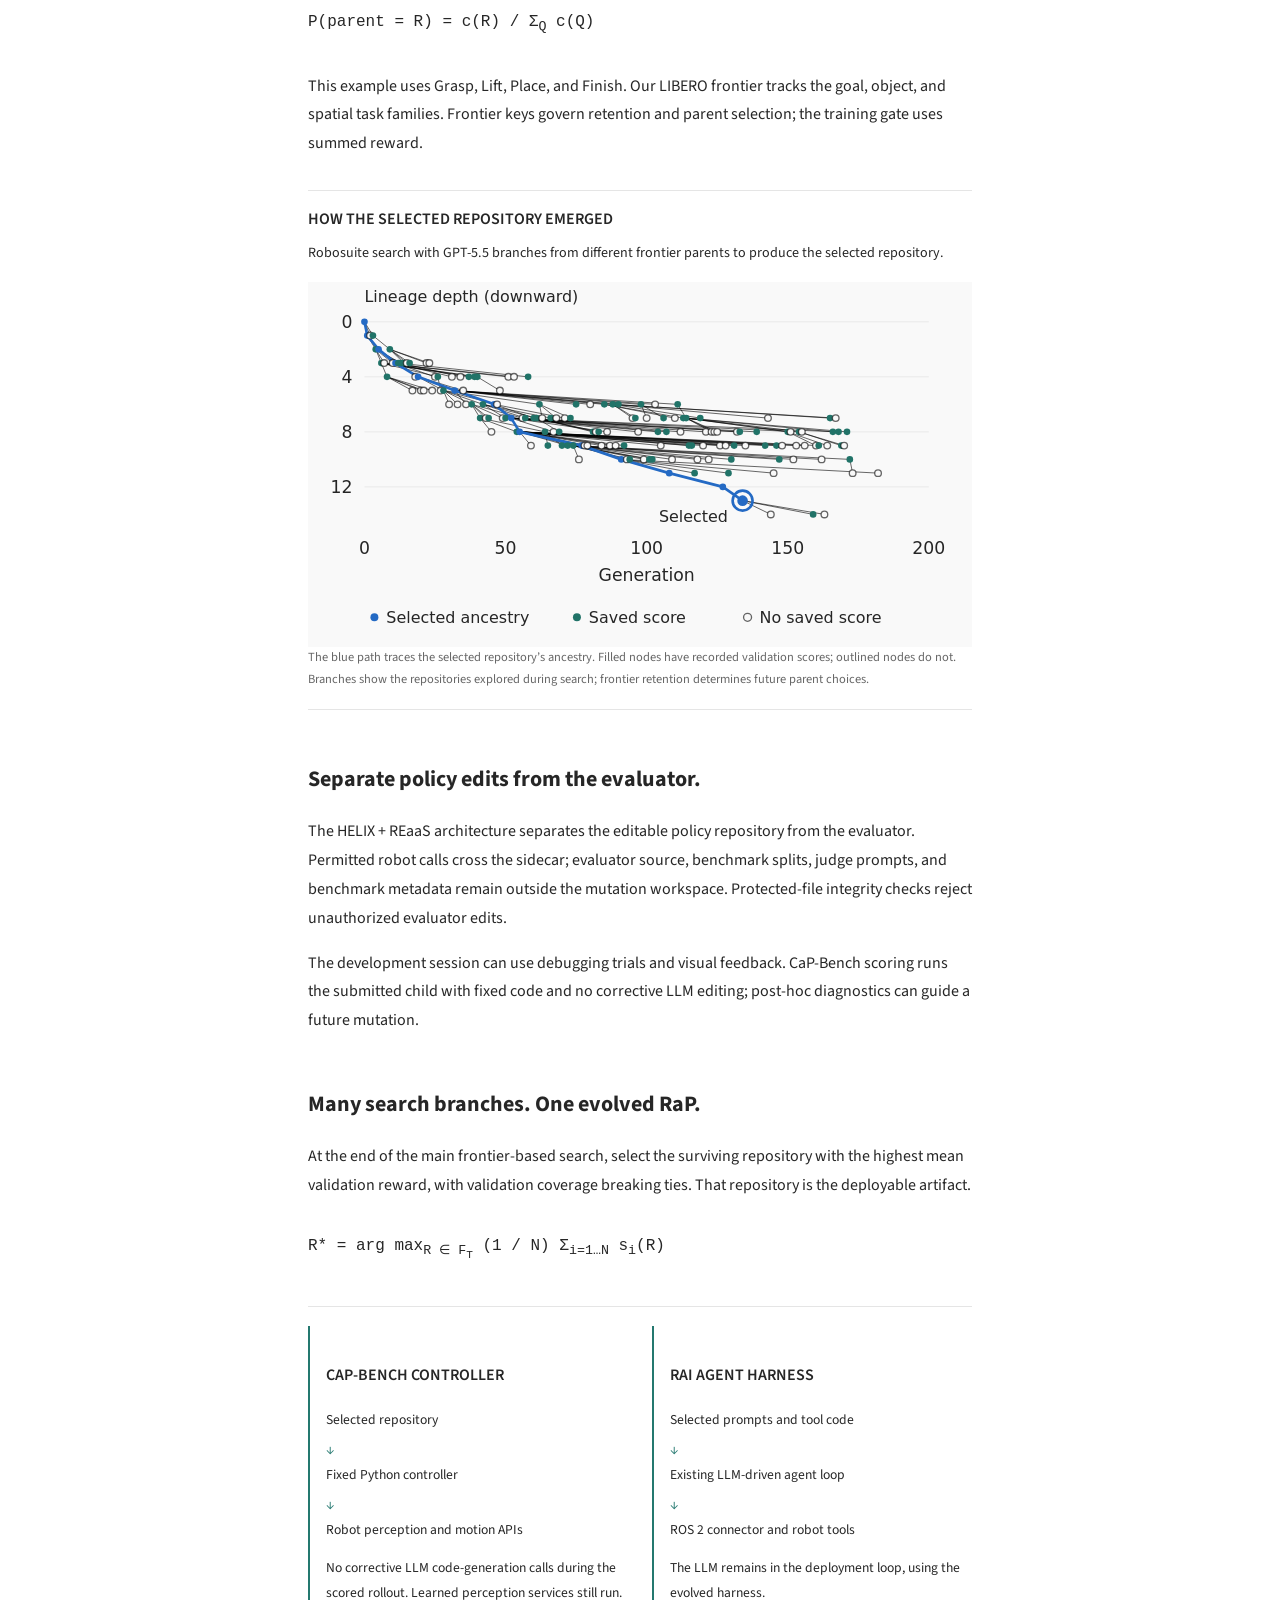
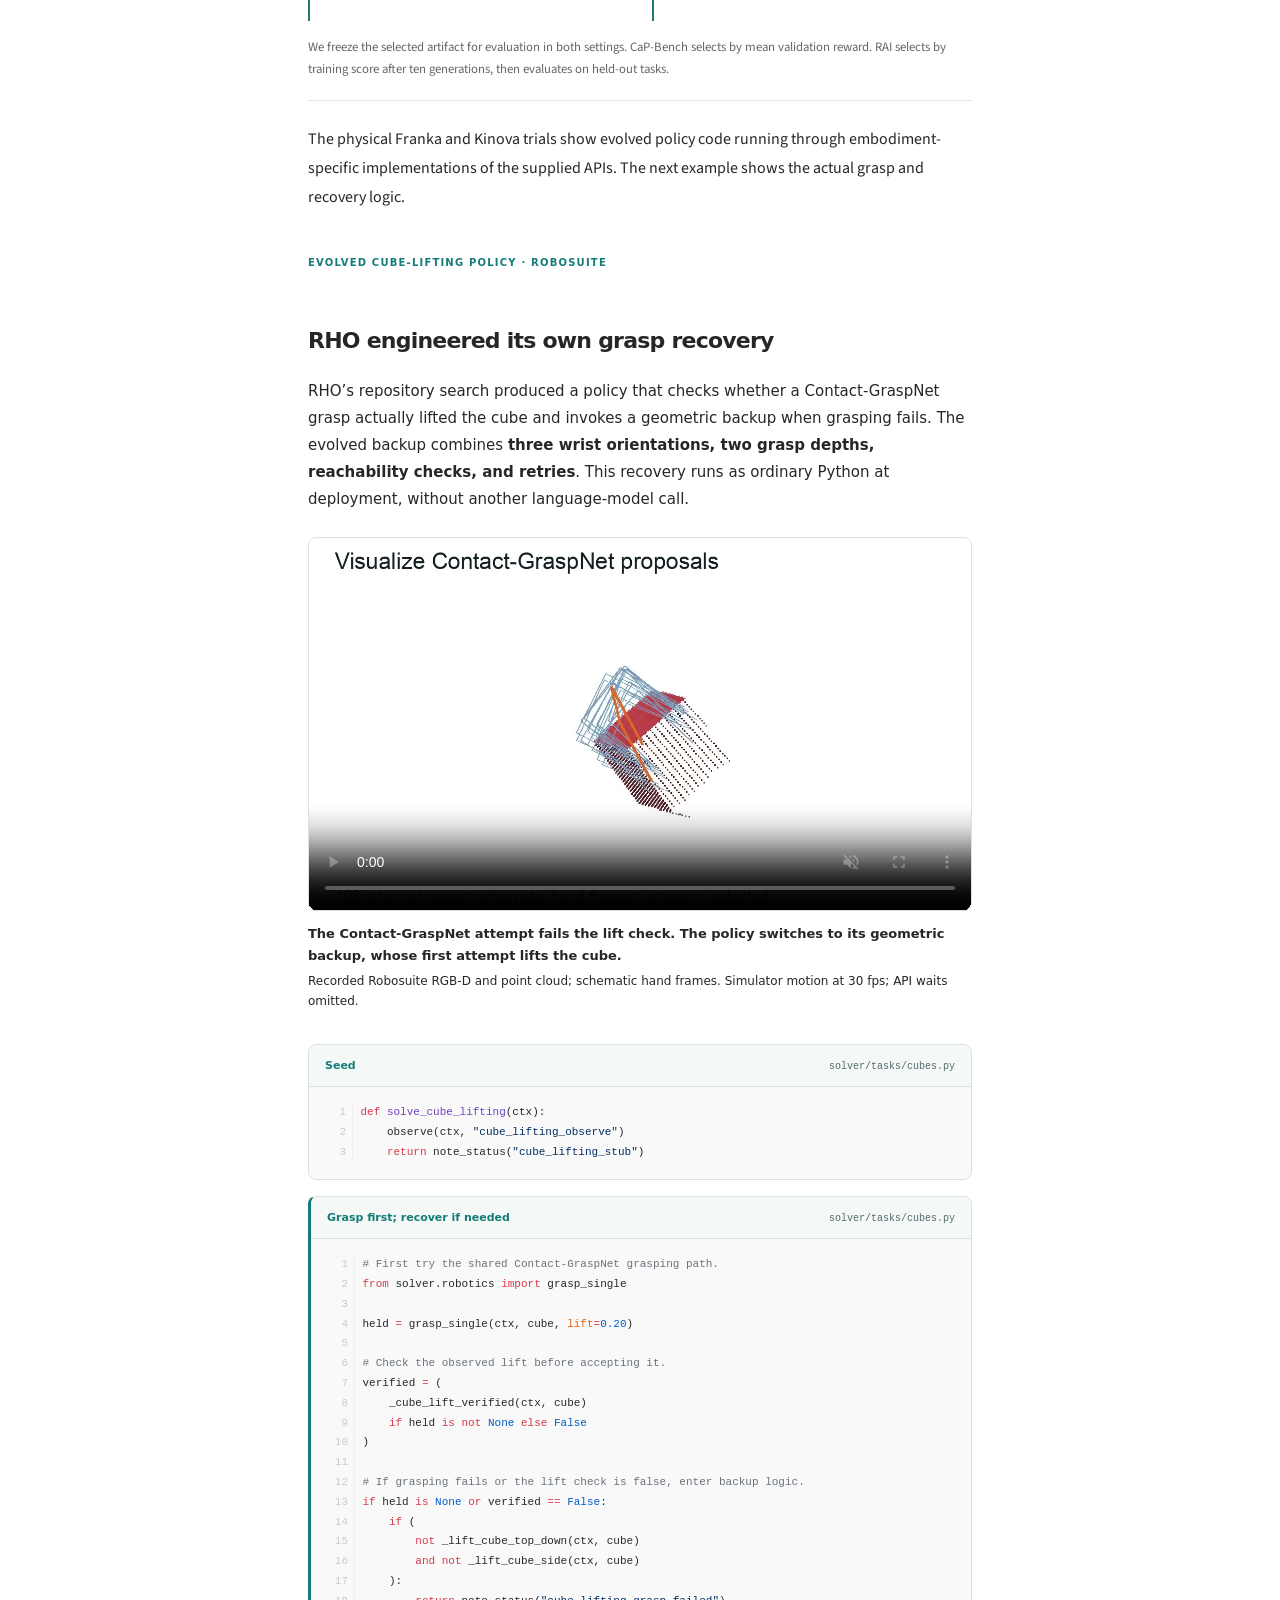
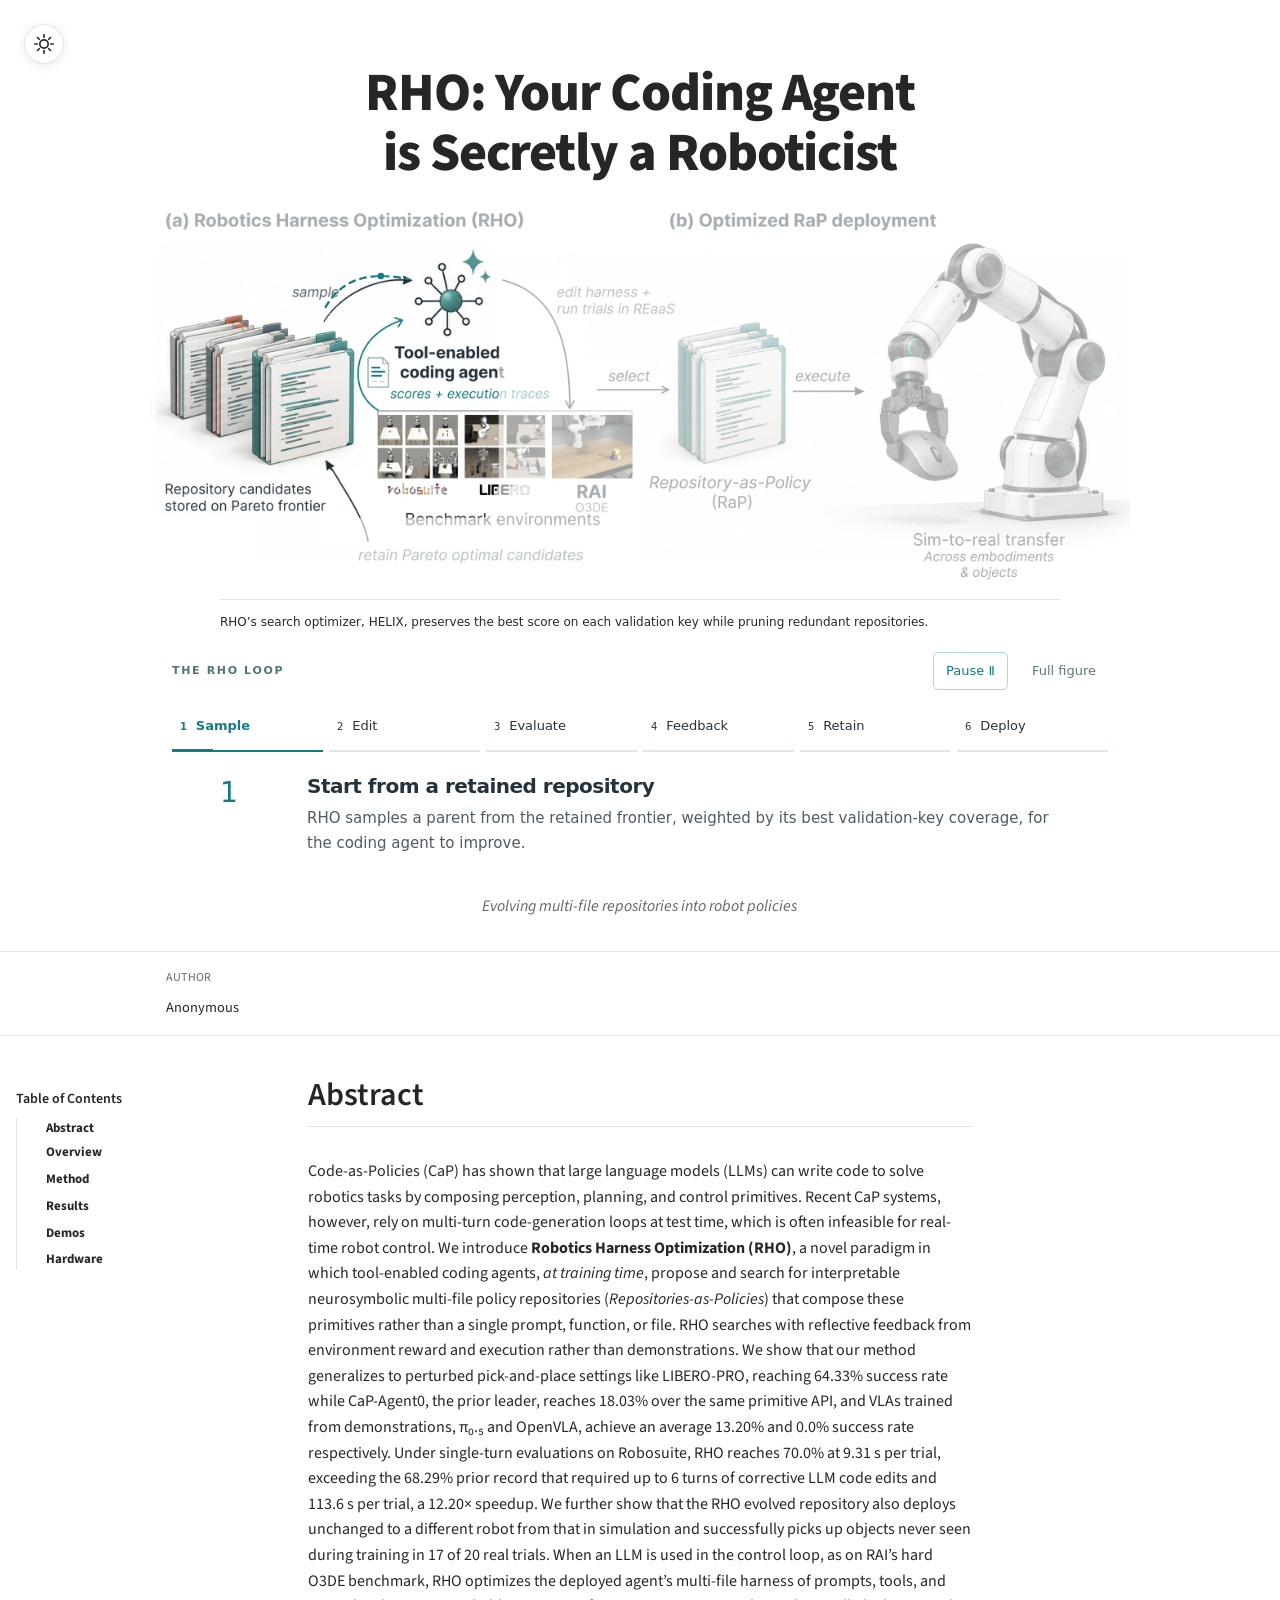
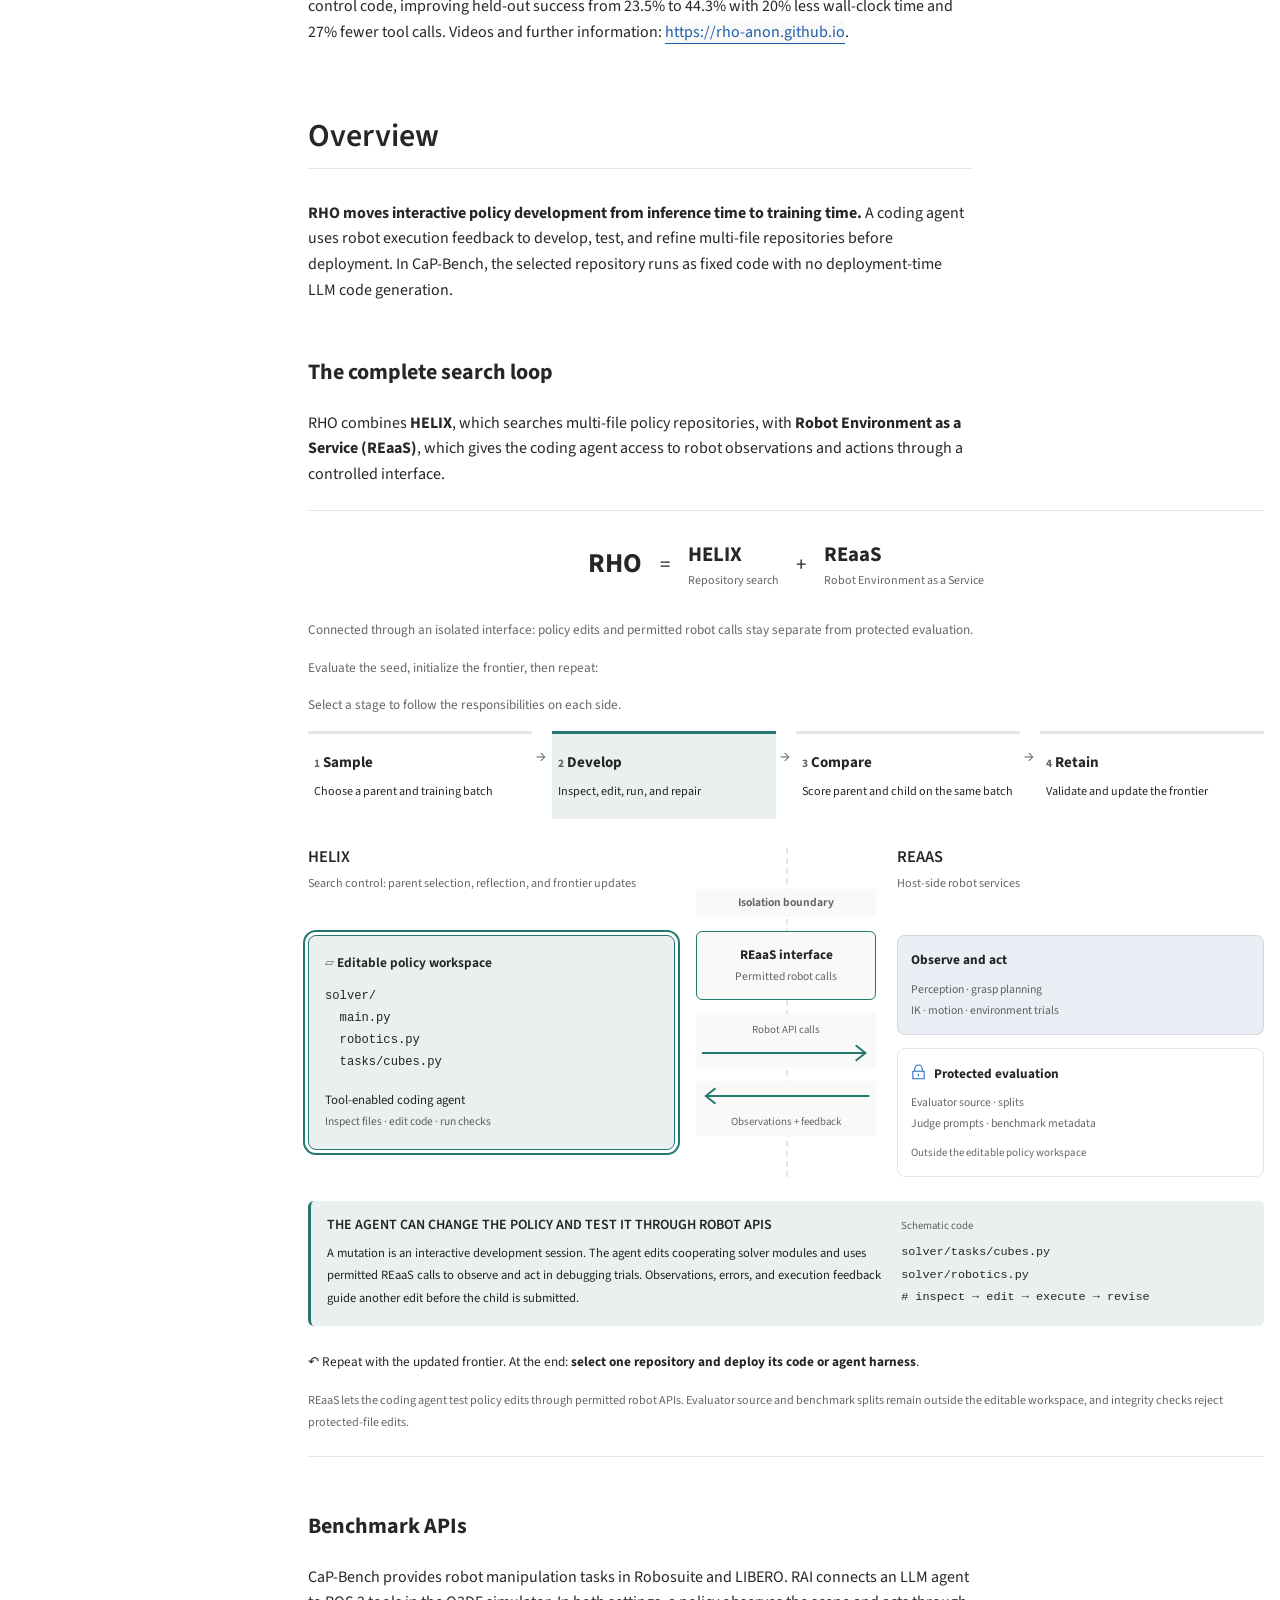
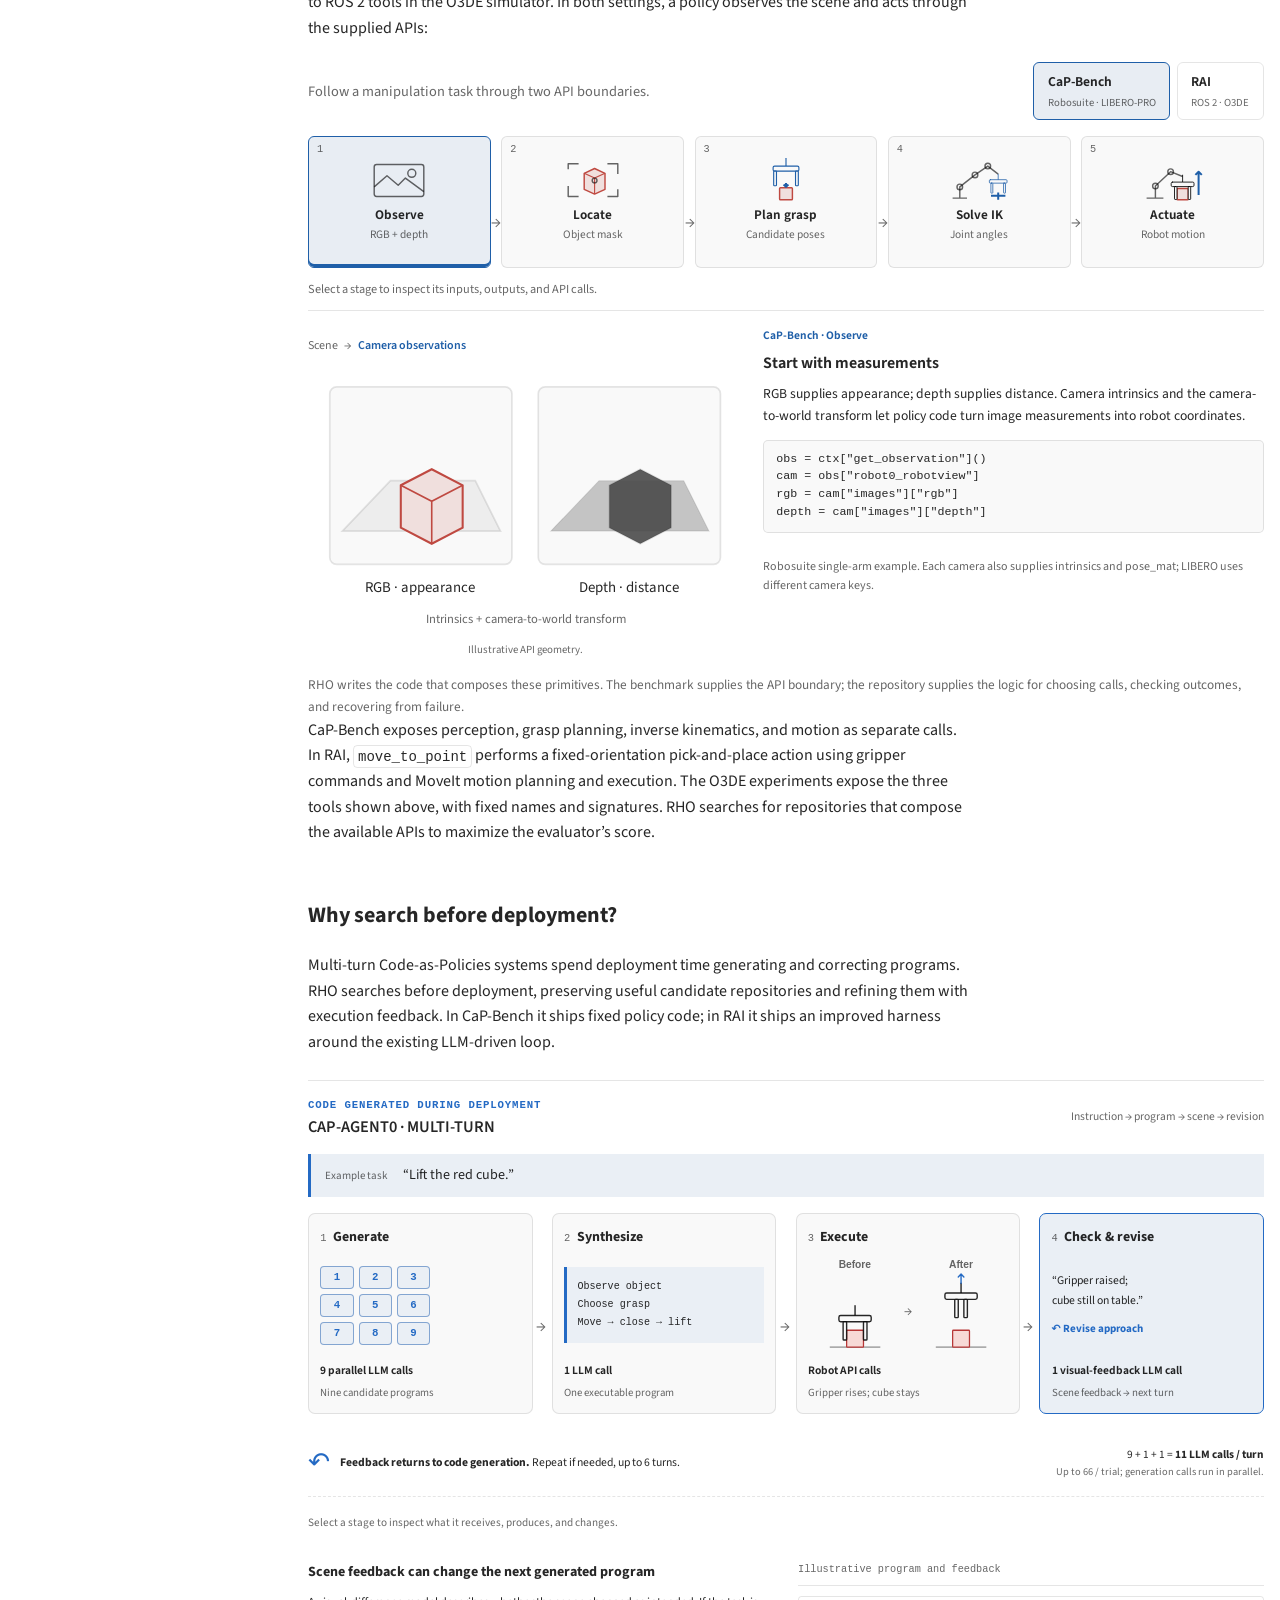
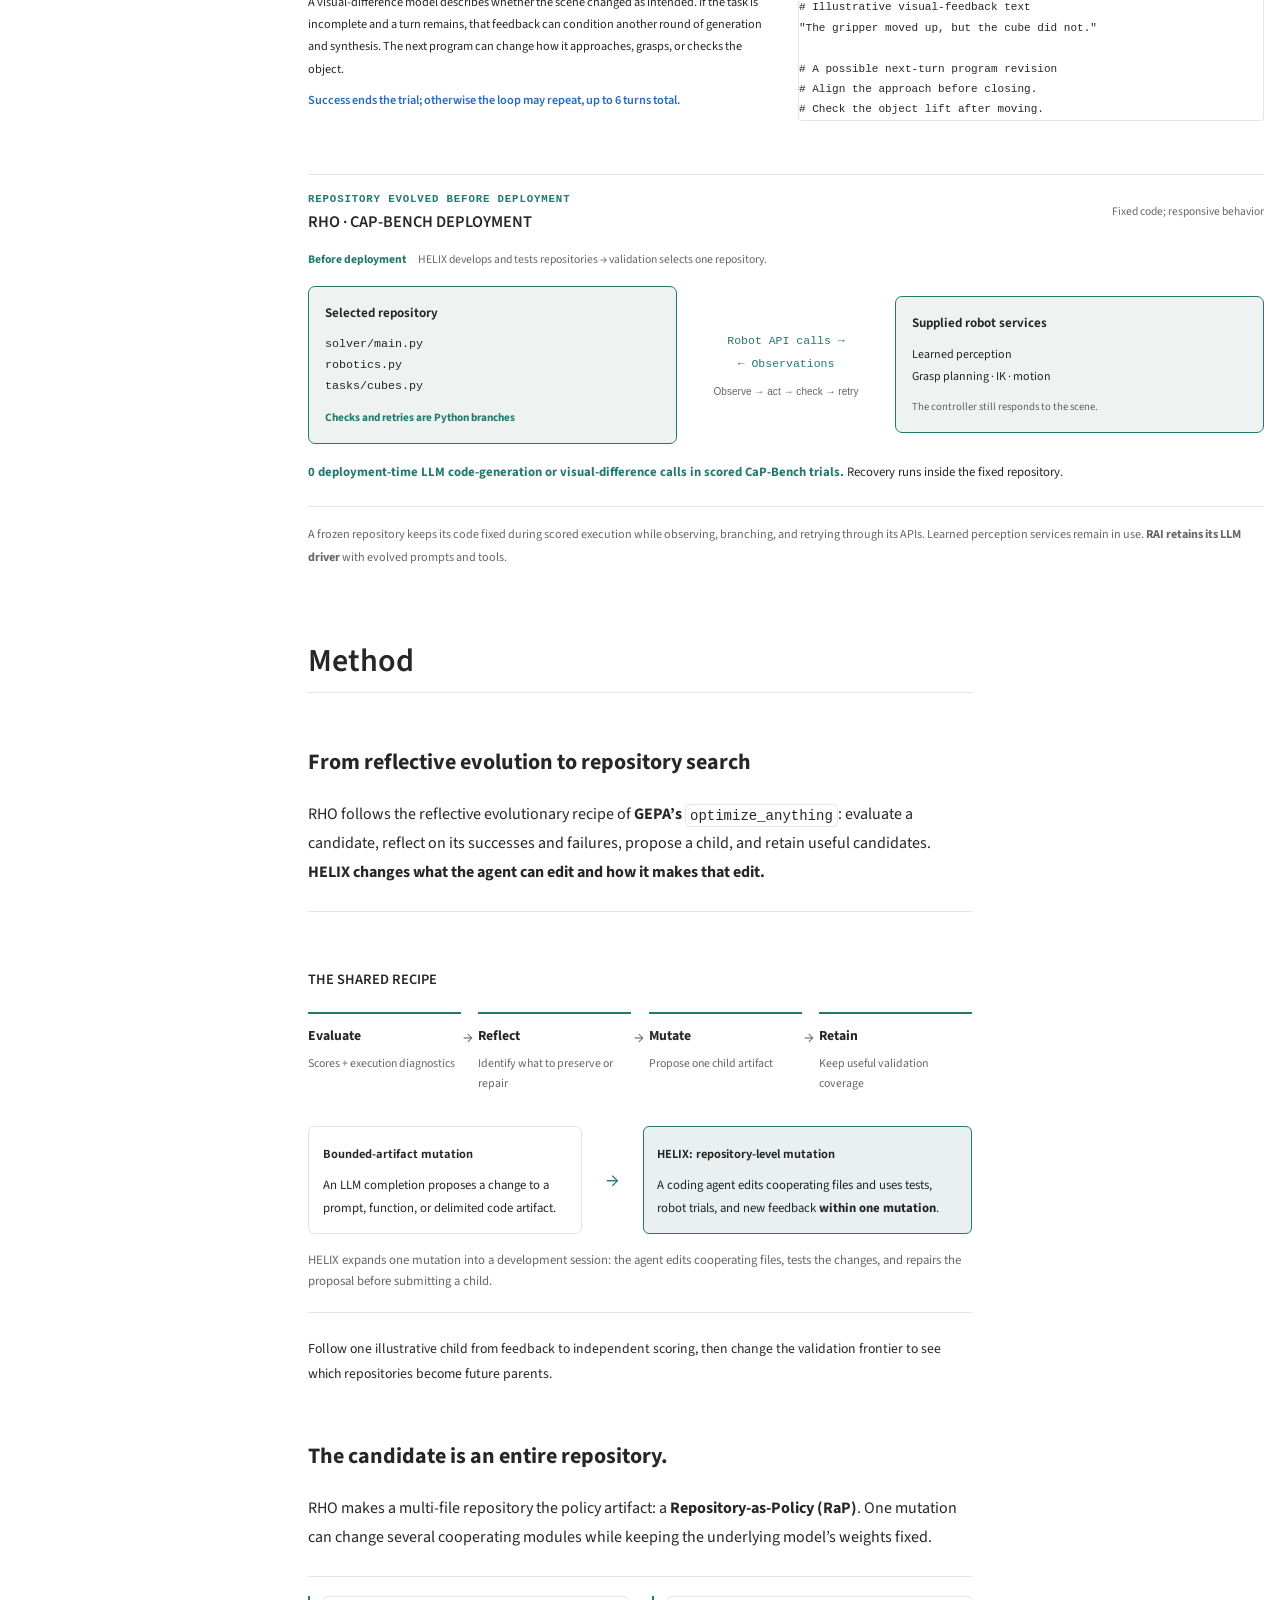
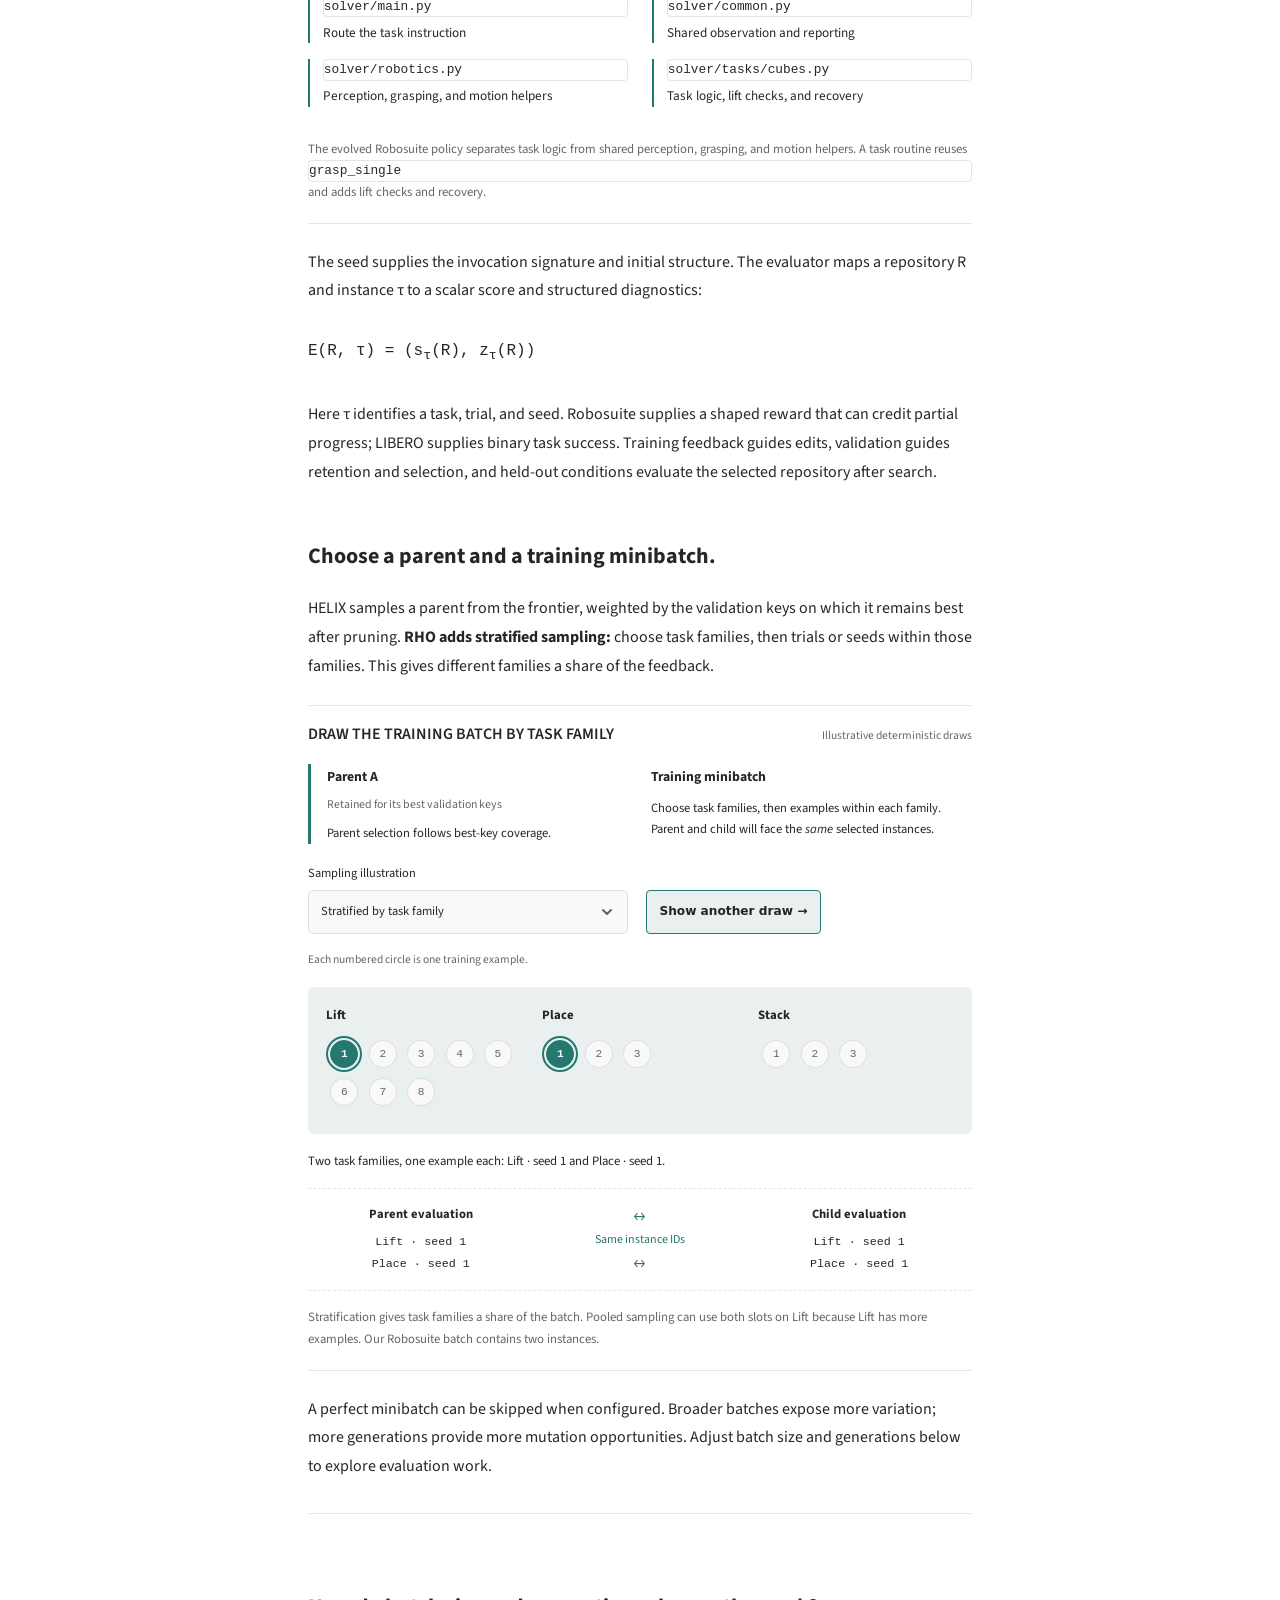
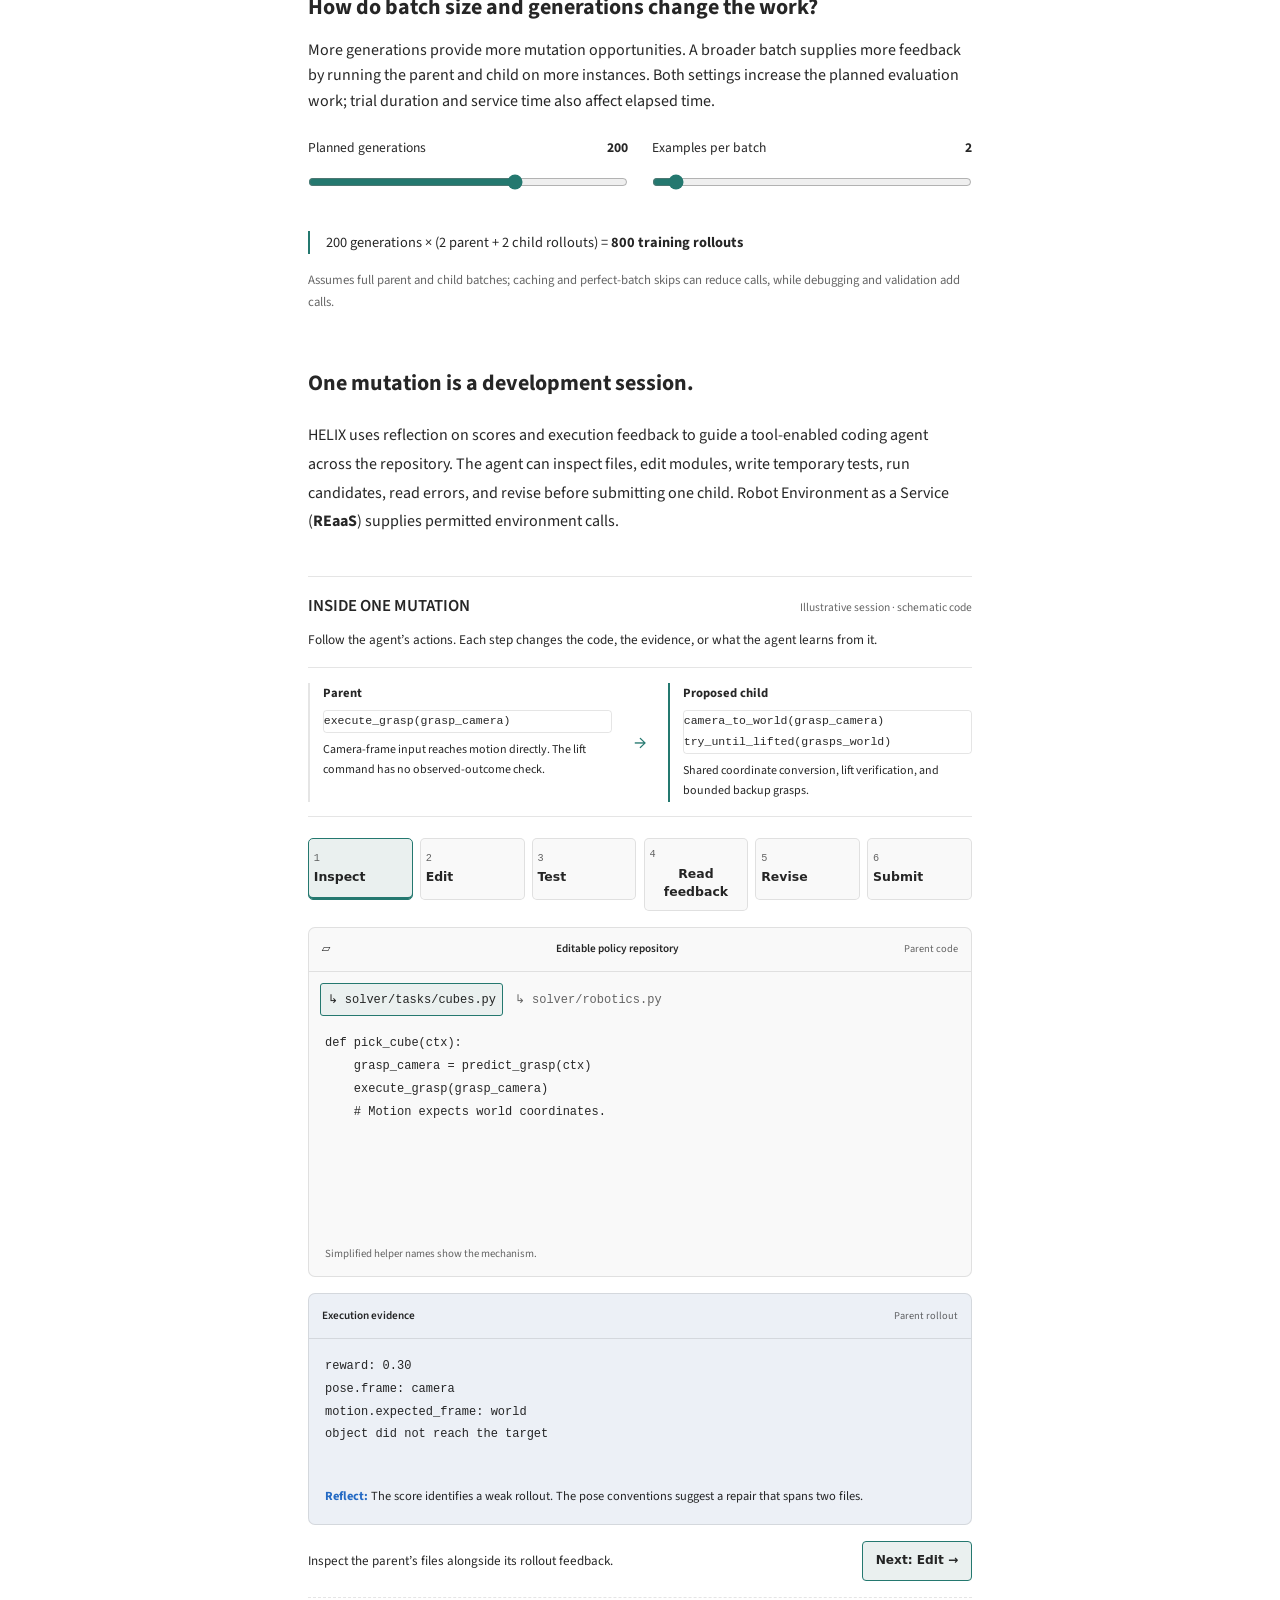
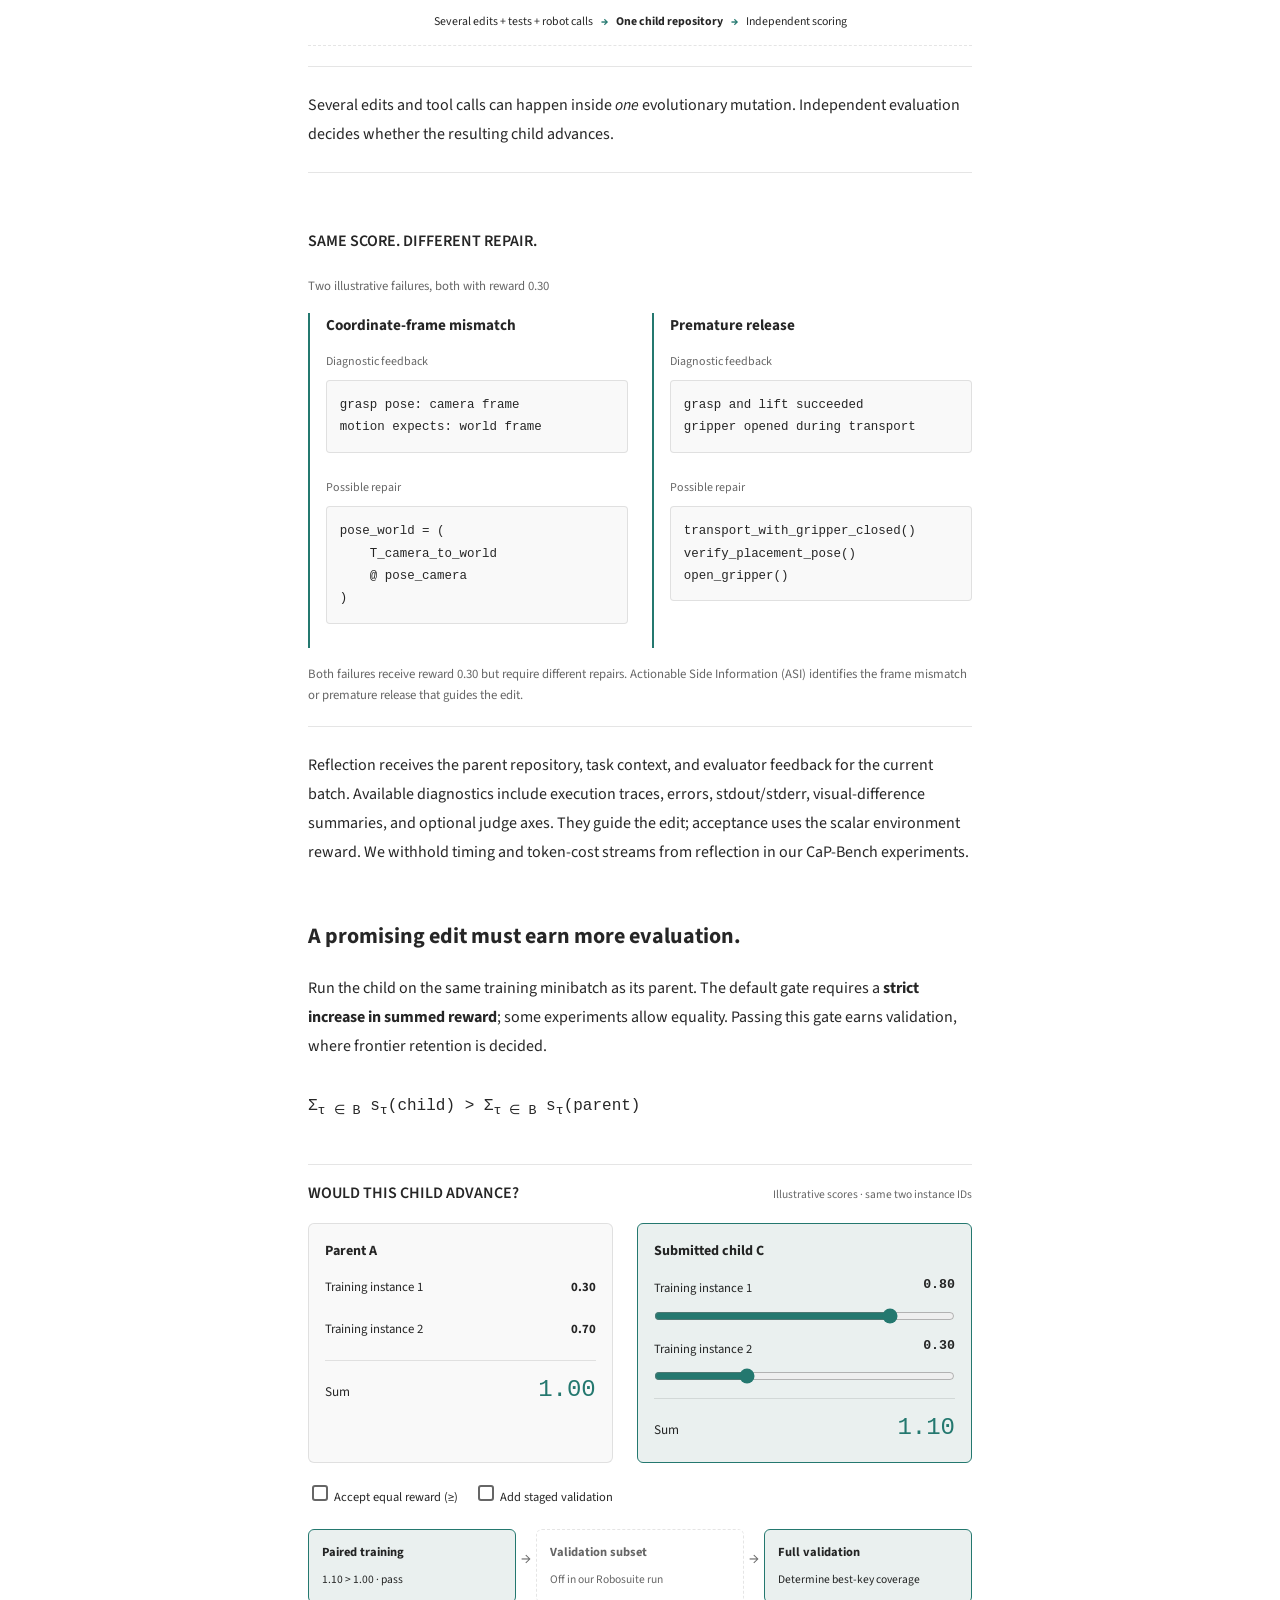
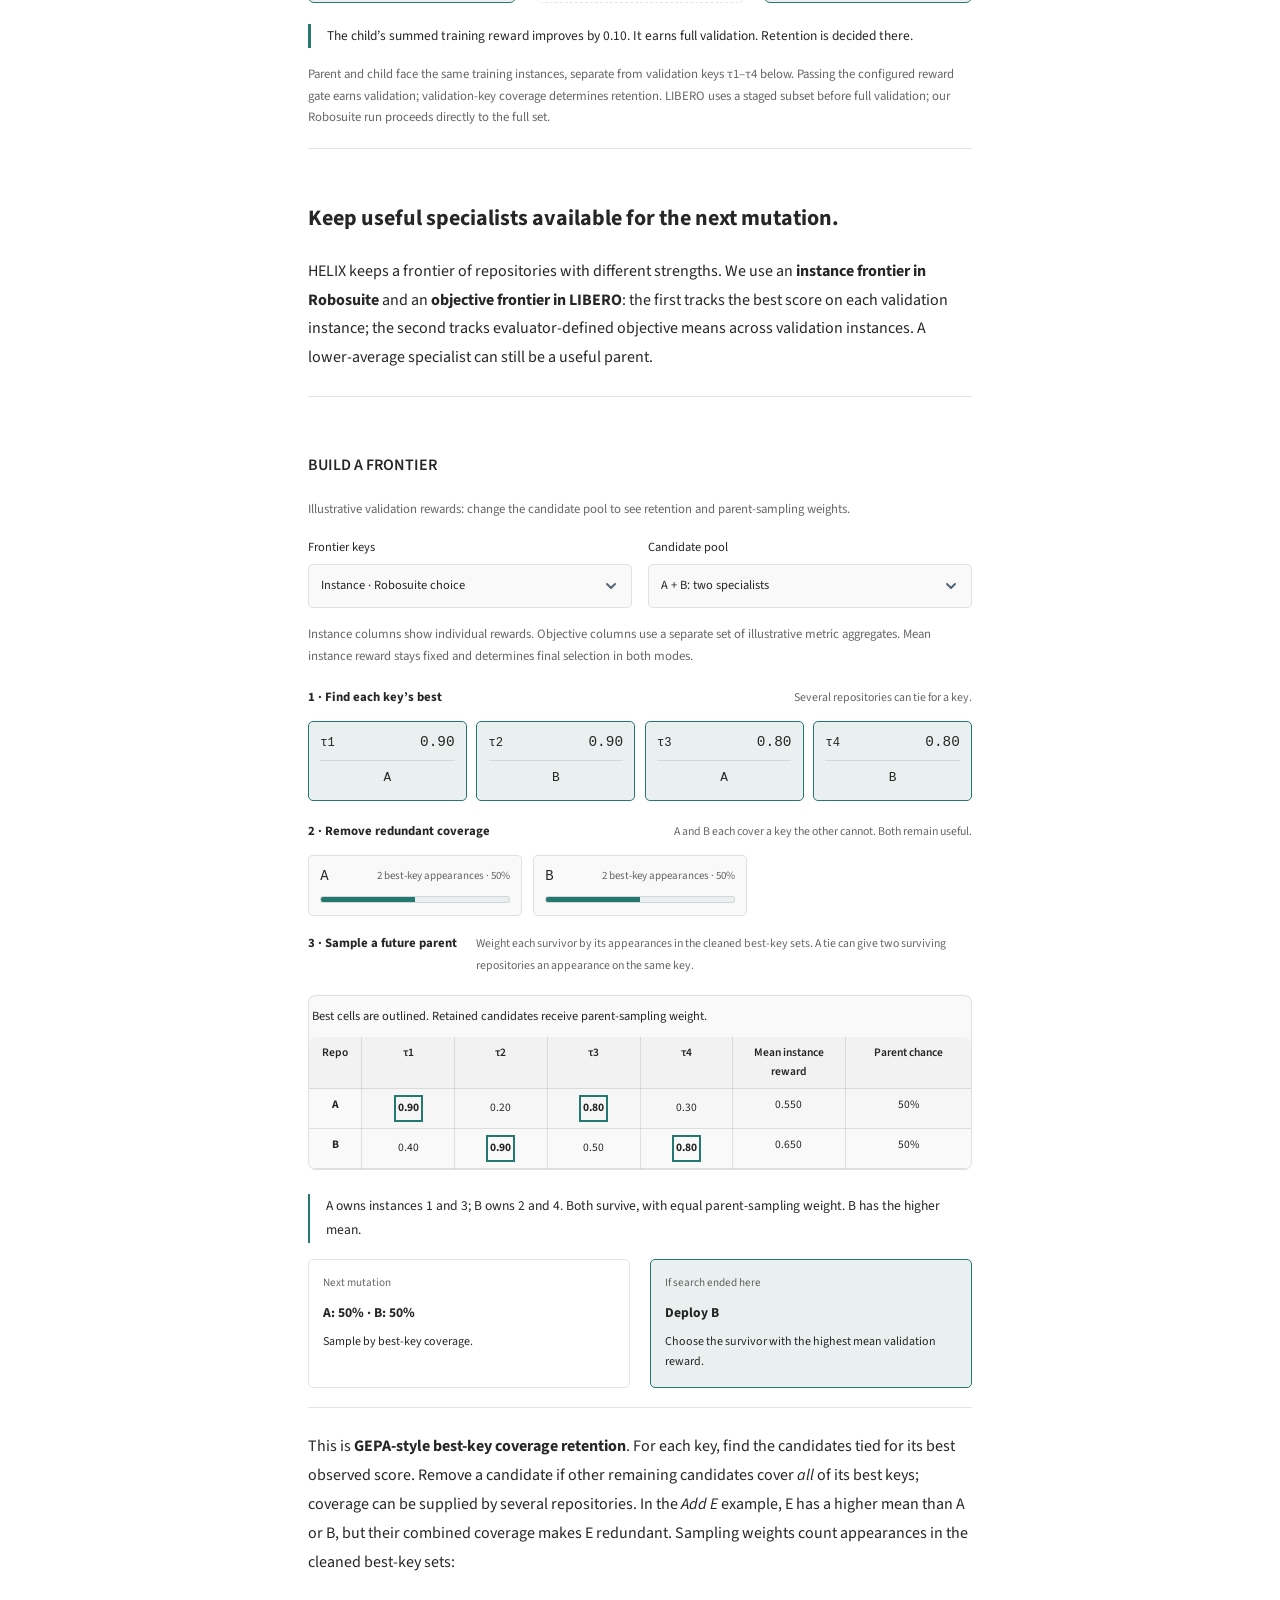
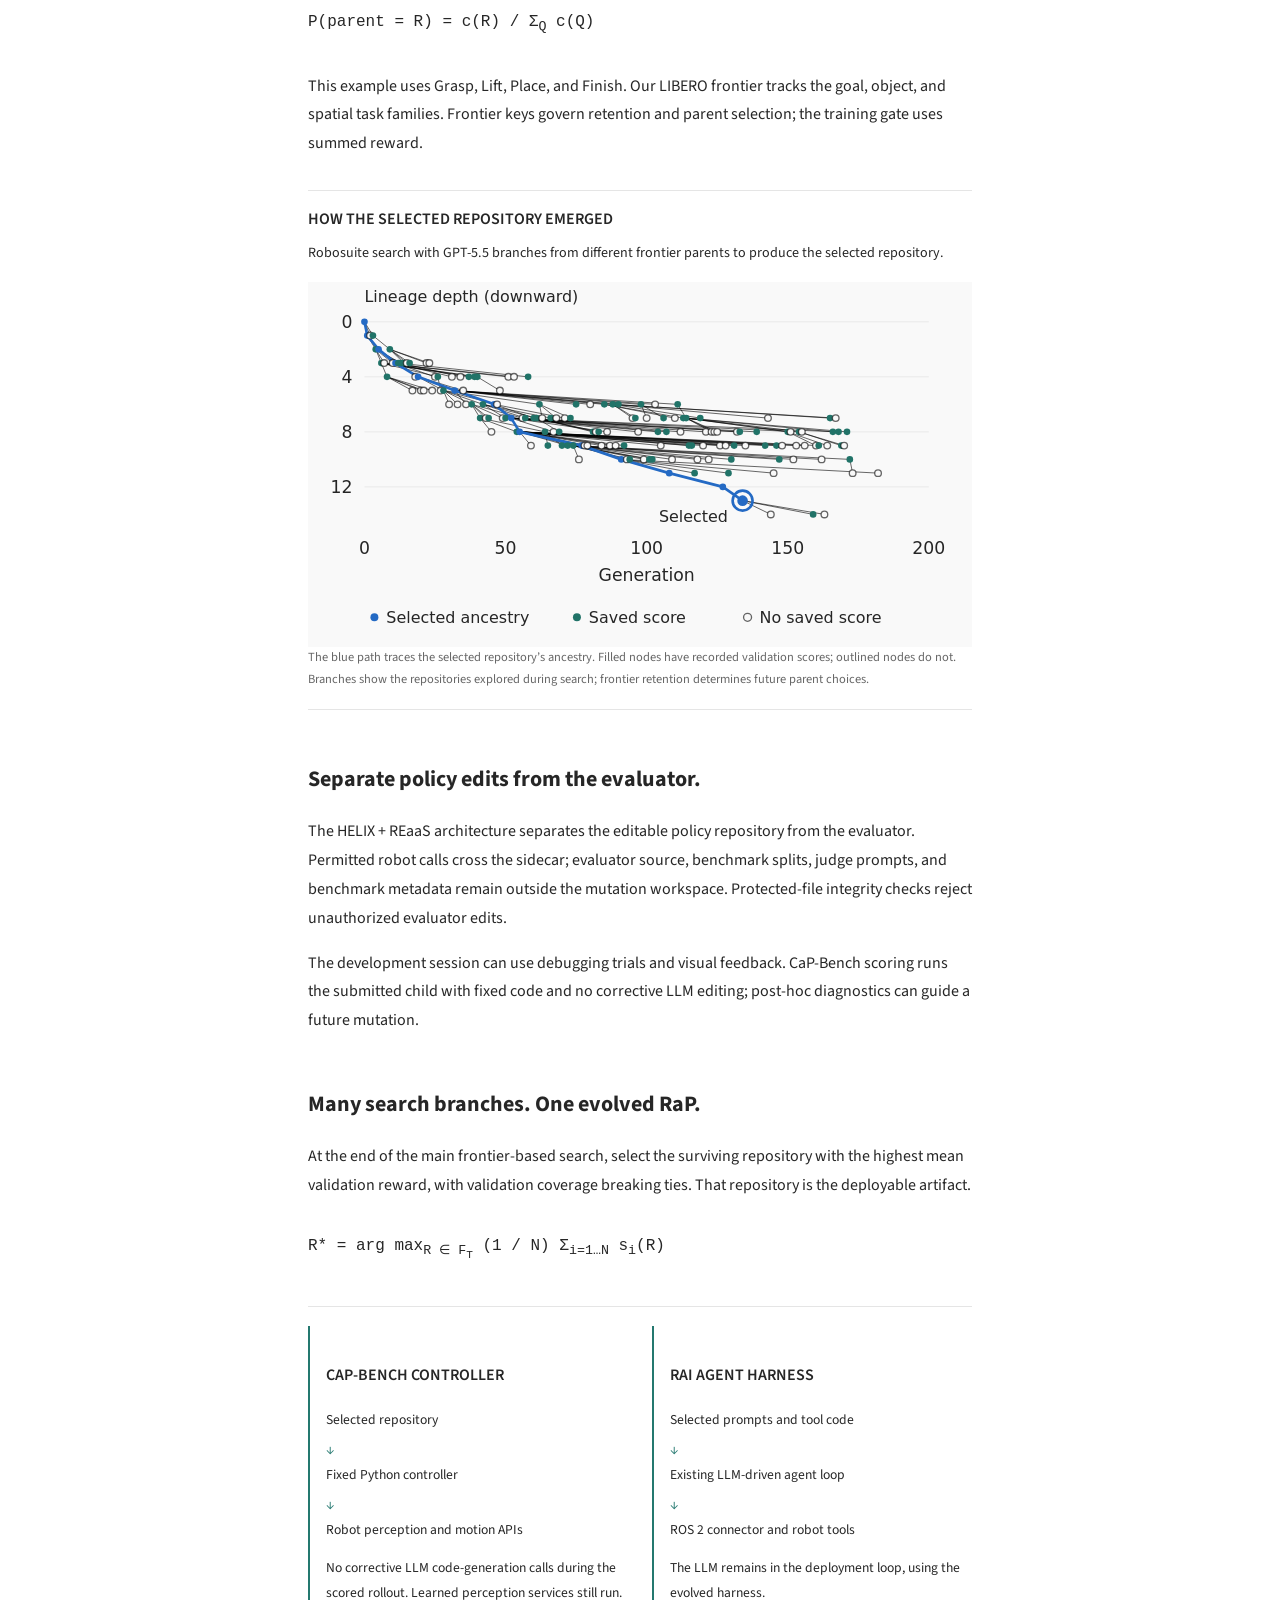
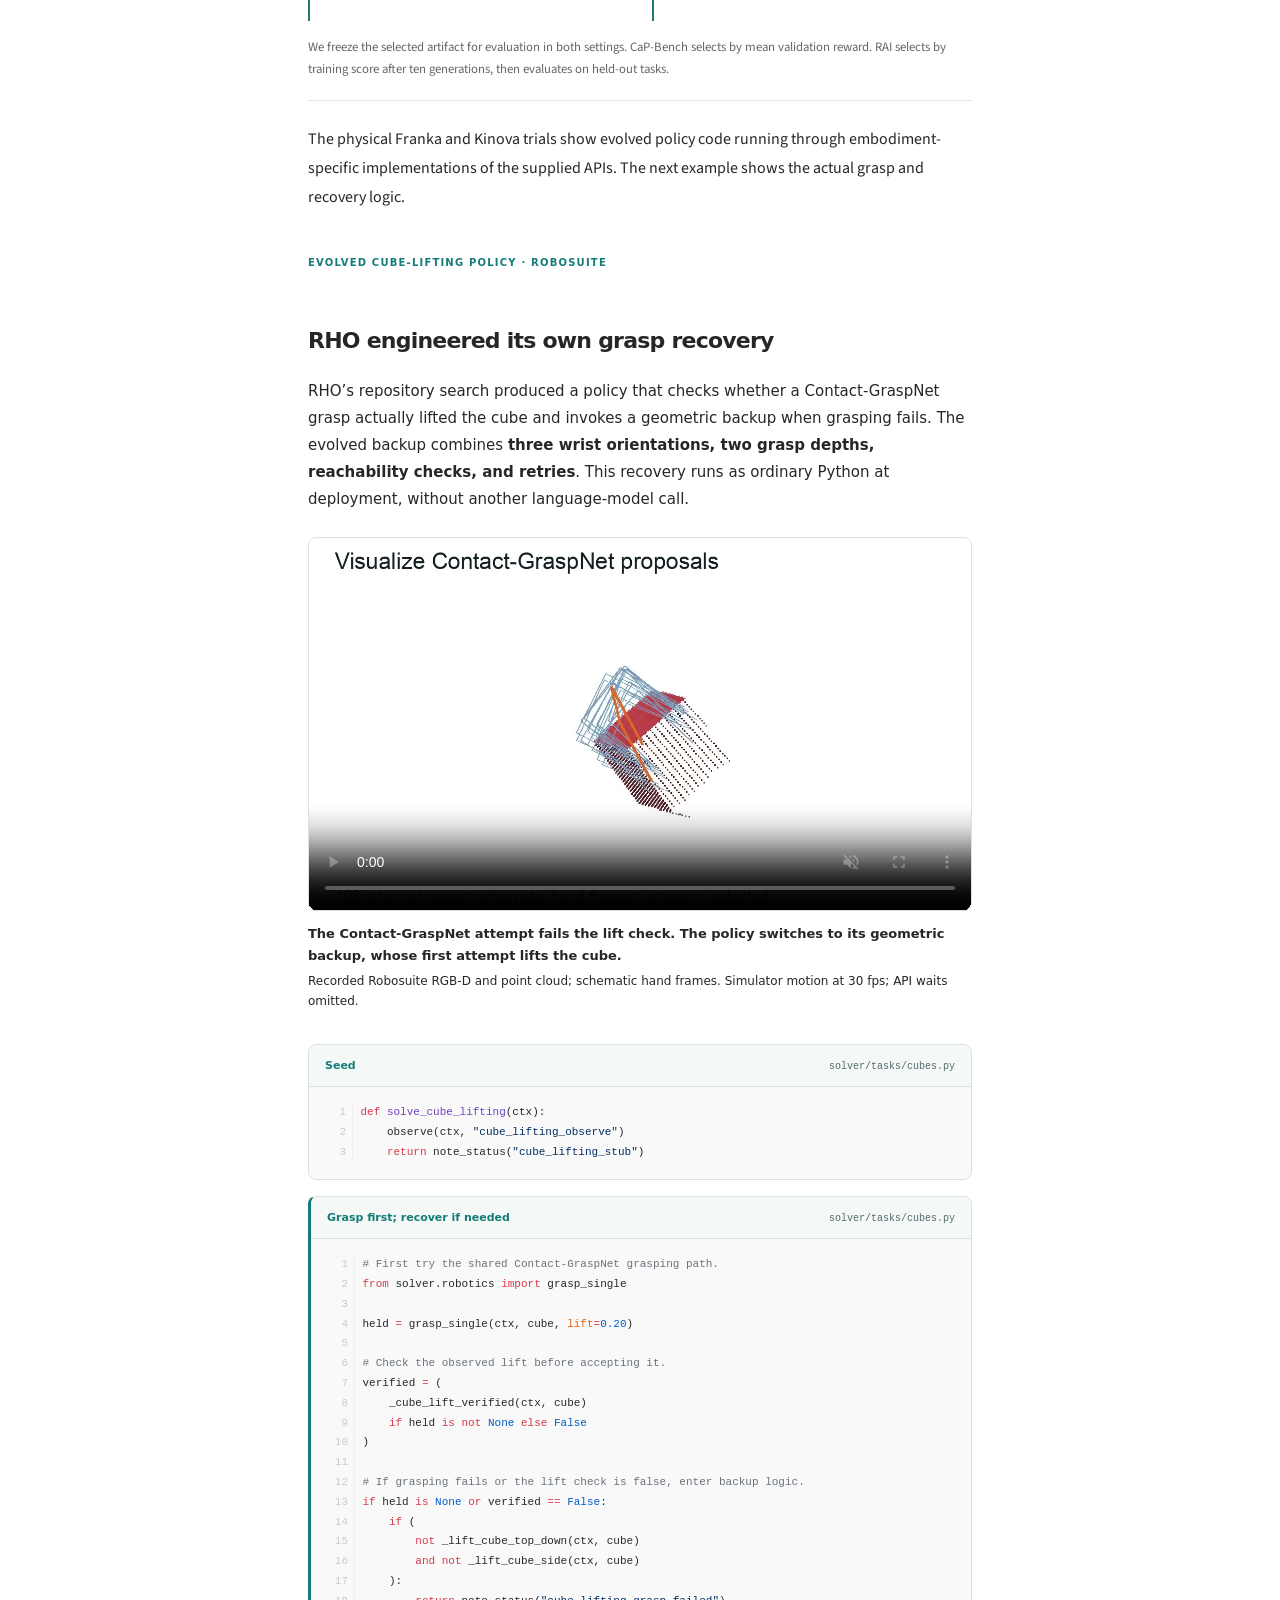
